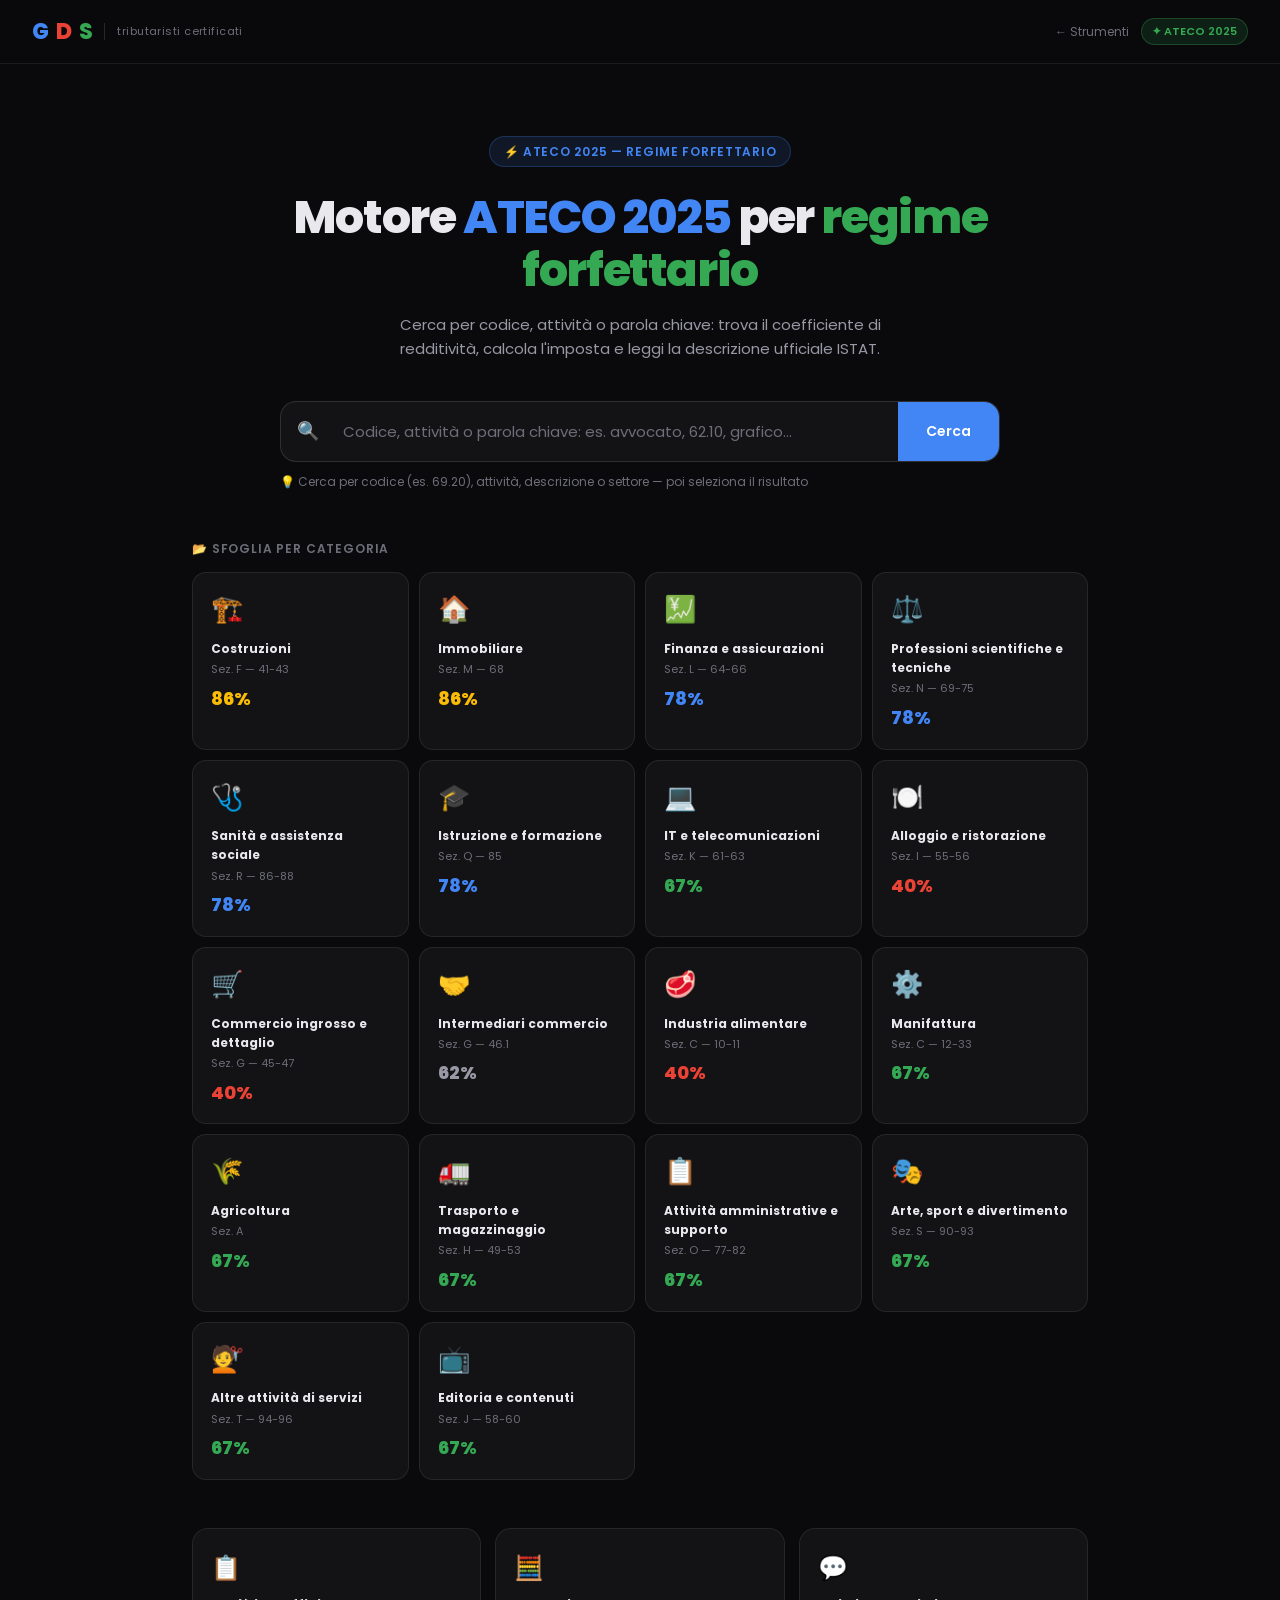
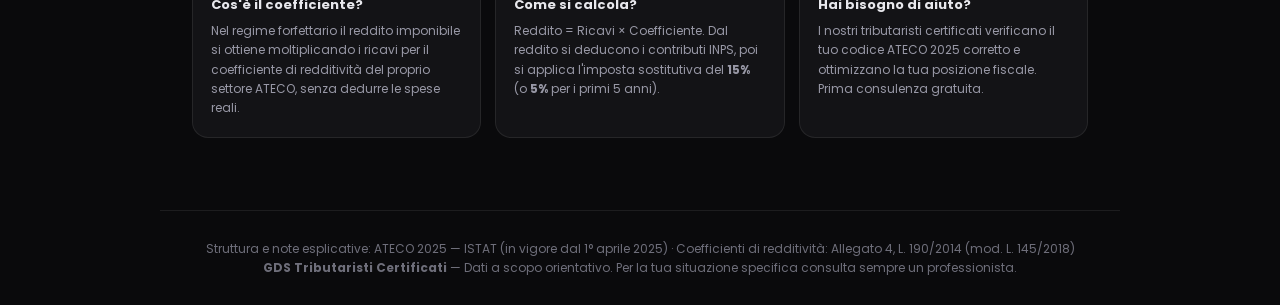
==== ateco.html @ f88b92be "Fix titolo: Motore ATECO 2025 per regime forfettario" ====
<!DOCTYPE html>
<html lang="it">
<head>
<meta charset="UTF-8">
<meta name="viewport" content="width=device-width, initial-scale=1.0">
<title>GDS — Motore ATECO 2025 per Regime Forfettario</title>
<link href="https://fonts.googleapis.com/css2?family=Poppins:wght@300;400;500;600;700;800&display=swap" rel="stylesheet">
<style>
:root{
  --bg:#0a0a0c;--surface:#131316;--surface2:#1a1a1f;
  --border:rgba(255,255,255,.08);--border2:rgba(255,255,255,.12);
  --text:#e8e8ed;--muted:#6e6e7a;--muted2:#9898a6;
  --blue:#4285F4;--red:#EA4335;--yellow:#FBBC05;--green:#34A853;
  --green-dim:rgba(52,168,83,.15);--blue-dim:rgba(66,133,244,.12);
  --red-dim:rgba(234,67,53,.10);
}
*,*::before,*::after{box-sizing:border-box;margin:0;padding:0}
body{background:var(--bg);color:var(--text);font-family:'Poppins',sans-serif;line-height:1.6;min-height:100vh}
nav{position:sticky;top:0;z-index:100;padding:0 32px;height:64px;display:flex;align-items:center;justify-content:space-between;background:rgba(10,10,12,.96);backdrop-filter:blur(20px);border-bottom:1px solid var(--border)}
.logo{display:flex;align-items:center;gap:8px;text-decoration:none;font-size:22px;font-weight:800;letter-spacing:-.04em}
.logo .g{color:var(--blue)}.logo .d{color:var(--red)}.logo .s{color:var(--green)}
.logo-tagline{font-size:11px;font-weight:400;color:var(--muted);letter-spacing:.04em;border-left:1px solid var(--border2);padding-left:12px;margin-left:4px}
.nav-badge{font-size:11px;font-weight:600;color:var(--green);background:var(--green-dim);border:1px solid rgba(52,168,83,.3);padding:4px 10px;border-radius:20px}
.hero{padding:72px 32px 48px;max-width:960px;margin:0 auto;text-align:center}
.hero-chip{display:inline-flex;align-items:center;gap:6px;font-size:12px;font-weight:600;color:var(--blue);background:var(--blue-dim);border:1px solid rgba(66,133,244,.25);padding:5px 14px;border-radius:20px;margin-bottom:24px;letter-spacing:.06em;text-transform:uppercase}
.hero h1{font-size:clamp(26px,5vw,46px);font-weight:800;letter-spacing:-.03em;line-height:1.15;margin-bottom:16px}
.hero h1 .ag{color:var(--blue)}.hero h1 .as{color:var(--green)}
.hero p{font-size:15px;color:var(--muted2);max-width:560px;margin:0 auto 40px}
.sw{max-width:720px;margin:0 auto}
.sr{position:relative}
.sb{display:flex;align-items:stretch;background:var(--surface);border:1.5px solid var(--border2);border-radius:16px;overflow:hidden;transition:border-color .2s,box-shadow .2s}
.sb:focus-within{border-color:var(--blue);box-shadow:0 0 0 3px rgba(66,133,244,.12)}
.si-ic{display:flex;align-items:center;padding:0 16px;color:var(--muted);font-size:18px}
#si{flex:1;background:transparent;border:none;outline:none;color:var(--text);font-family:'Poppins',sans-serif;font-size:15px;padding:18px 8px}
#si::placeholder{color:var(--muted)}
.sbtn{background:var(--blue);border:none;color:#fff;font-family:'Poppins',sans-serif;font-size:14px;font-weight:600;padding:0 28px;cursor:pointer;transition:background .2s}
.sbtn:hover{background:#3574e0}
.sh{font-size:12px;color:var(--muted);margin-top:10px;text-align:left}
.sug{position:absolute;top:calc(100% + 6px);left:0;right:0;background:var(--surface2);border:1px solid var(--border2);border-radius:12px;overflow:hidden;z-index:200;box-shadow:0 16px 40px rgba(0,0,0,.5);max-height:360px;overflow-y:auto;display:none}
.si2{display:flex;align-items:center;gap:12px;padding:11px 16px;cursor:pointer;transition:background .15s;border-bottom:1px solid var(--border)}
.si2:last-child{border-bottom:none}
.si2:hover{background:rgba(255,255,255,.04)}
.si2-code{font-size:11px;font-weight:700;color:var(--blue);font-family:'Courier New',monospace;background:var(--blue-dim);padding:2px 8px;border-radius:5px;flex-shrink:0;min-width:72px;text-align:center}
.si2-text{font-size:13px;color:var(--text);flex:1;white-space:nowrap;overflow:hidden;text-overflow:ellipsis}
.si2-q{font-size:12px;font-weight:700;color:var(--green);flex-shrink:0}
.rs{max-width:960px;margin:0 auto 80px;padding:0 32px;display:none}
.rc{background:var(--surface);border:1px solid var(--border2);border-radius:20px;overflow:hidden;animation:su .35s ease}
@keyframes su{from{opacity:0;transform:translateY(20px)}to{opacity:1;transform:translateY(0)}}
.rh{padding:26px 32px;border-bottom:1px solid var(--border);display:flex;align-items:flex-start;justify-content:space-between;gap:16px;flex-wrap:wrap}
.rh h2{font-size:18px;font-weight:700;letter-spacing:-.02em;margin-bottom:6px;line-height:1.35}
.rcode{font-size:12px;font-weight:700;color:var(--muted2);background:rgba(255,255,255,.06);border:1px solid var(--border2);padding:4px 12px;border-radius:6px;font-family:'Courier New',monospace;letter-spacing:.05em}
.rsec{font-size:11px;font-weight:600;color:var(--muted);background:rgba(255,255,255,.04);padding:3px 10px;border-radius:5px;margin-left:8px;text-transform:uppercase;letter-spacing:.04em}
.cbox{text-align:center;border-radius:14px;padding:18px 30px;min-width:150px;border:1.5px solid}
.cl{font-size:11px;font-weight:600;text-transform:uppercase;letter-spacing:.08em;margin-bottom:4px}
.cv{font-size:42px;font-weight:800;letter-spacing:-.03em;line-height:1}
.cn{font-size:11px;margin-top:4px;opacity:.7}
.rgrid{display:grid;grid-template-columns:1fr 1fr}
.ib{padding:20px 32px;border-bottom:1px solid var(--border);border-right:1px solid var(--border)}
.ib:nth-child(even){border-right:none}
.ib:nth-last-child(-n+2){border-bottom:none}
.ibl{font-size:11px;font-weight:600;color:var(--muted);text-transform:uppercase;letter-spacing:.07em;margin-bottom:5px}
.ibv{font-size:13px;color:var(--text)}
.ibv.hb{font-size:20px;font-weight:700;color:var(--blue);letter-spacing:-.02em}
.ibv.hg{font-size:20px;font-weight:700;color:var(--green);letter-spacing:-.02em}
.fbox{background:rgba(251,188,5,.07);border:1px solid rgba(251,188,5,.25);border-radius:14px;padding:16px 20px;margin:20px 32px 0;display:flex;gap:12px;font-size:13px;color:var(--muted2);line-height:1.65}
.fbox strong{color:var(--text)}
.csec{padding:24px 32px;border-top:1px solid var(--border)}
.csec h3{font-size:12px;font-weight:700;color:var(--muted2);text-transform:uppercase;letter-spacing:.07em;margin-bottom:16px}
.crow{display:flex;align-items:center;gap:12px;margin-bottom:10px;flex-wrap:wrap}
.clabel{font-size:13px;color:var(--text);min-width:160px}
.cinput{background:var(--surface2);border:1.5px solid var(--border2);border-radius:8px;color:var(--text);font-family:'Poppins',sans-serif;font-size:14px;font-weight:600;padding:9px 14px;width:170px;outline:none;transition:border-color .2s}
.cinput:focus{border-color:var(--blue)}
select.cinput{width:auto}
.cres{margin-top:16px;padding:18px;background:var(--blue-dim);border:1px solid rgba(66,133,244,.2);border-radius:12px;display:none}
.crow2{display:flex;justify-content:space-between;padding:5px 0;border-bottom:1px solid rgba(255,255,255,.05);font-size:13px}
.crow2:last-child{border-bottom:none}
.crow2 span:first-child{color:var(--muted2)}
.crow2 span:last-child{font-weight:700}
.crow2.tot span:first-child{color:var(--blue);font-weight:700}
.crow2.tot span:last-child{color:var(--blue);font-size:16px}
.dsec{padding:24px 32px;border-top:1px solid var(--border);background:var(--surface2)}
.dsec h3{font-size:12px;font-weight:700;color:var(--muted2);text-transform:uppercase;letter-spacing:.07em;margin-bottom:10px}
.dtext{font-size:13px;color:var(--muted2);line-height:1.75;white-space:pre-line}
.rcta{padding:20px 32px;border-top:1px solid var(--border);background:linear-gradient(135deg,rgba(66,133,244,.06) 0%,rgba(52,168,83,.04) 100%);display:flex;align-items:center;justify-content:space-between;gap:16px;flex-wrap:wrap}
.rcta p{font-size:13px;color:var(--muted2)}
.rcta p strong{color:var(--text)}
.cta-btn{display:inline-flex;align-items:center;gap:8px;background:var(--green);color:#fff;text-decoration:none;font-size:14px;font-weight:700;padding:11px 22px;border-radius:10px;border:none;cursor:pointer;transition:background .2s,transform .15s;white-space:nowrap}
.cta-btn:hover{background:#2d9647;transform:translateY(-1px)}
.cats{max-width:960px;margin:0 auto 48px;padding:0 32px}
.ct{font-size:12px;font-weight:600;color:var(--muted);text-transform:uppercase;letter-spacing:.07em;margin-bottom:14px}
.cgrid{display:grid;grid-template-columns:repeat(auto-fill,minmax(185px,1fr));gap:9px}
.cc{background:var(--surface);border:1px solid var(--border);border-radius:12px;padding:12px 14px;cursor:pointer;transition:border-color .2s,background .2s;display:flex;align-items:center;gap:9px}
.cc:hover{border-color:var(--blue);background:var(--blue-dim)}
.cc-ic{font-size:18px;flex-shrink:0}
.cc-n{font-size:12px;font-weight:600;color:var(--text);white-space:nowrap;overflow:hidden;text-overflow:ellipsis}
.cc-q{font-size:11px;color:var(--green);font-weight:700}
.msec{max-width:960px;margin:0 auto 48px;padding:0 32px}
.mgrid{display:grid;grid-template-columns:repeat(auto-fill,minmax(210px,1fr));gap:10px}
.mc{background:var(--surface);border:1px solid var(--border);border-radius:14px;padding:16px 18px;cursor:pointer;transition:border-color .2s,transform .2s}
.mc:hover{border-color:var(--border2);transform:translateY(-2px)}
.mci{font-size:26px;margin-bottom:8px}
.mcl{font-size:12px;font-weight:700;color:var(--text);margin-bottom:3px}
.mcr{font-size:11px;color:var(--muted)}
.mcq{font-size:18px;font-weight:800;margin-top:6px}
.ipr{max-width:960px;margin:0 auto 72px;padding:0 32px;display:grid;grid-template-columns:1fr 1fr 1fr;gap:14px}
.ip{background:var(--surface);border:1px solid var(--border);border-radius:16px;padding:20px 18px}
.ip-i{font-size:24px;margin-bottom:8px}
.ip-t{font-size:13px;font-weight:700;margin-bottom:5px}
.ip-x{font-size:12px;color:var(--muted2);line-height:1.6}
.nores{text-align:center;padding:48px 32px;display:none}
.sres-header{padding:18px 32px;border-bottom:1px solid var(--border);font-size:13px;color:var(--muted2)}
.sres-grid{padding:20px 32px;display:grid;grid-template-columns:repeat(auto-fill,minmax(260px,1fr));gap:10px}
.sres-card{background:var(--surface2);border:1px solid var(--border);border-radius:12px;padding:14px 16px;cursor:pointer;transition:border-color .2s,background .2s}
.sres-card:hover{border-color:var(--blue);background:var(--blue-dim)}
.sres-top{display:flex;align-items:center;gap:8px;margin-bottom:6px}
.sres-ic{font-size:16px}
.sres-q{font-size:13px;font-weight:700;margin-left:auto}
.sres-name{font-size:13px;font-weight:600;color:var(--text);line-height:1.4}
.nores p{color:var(--muted2);font-size:14px;margin-top:10px}
footer{border-top:1px solid var(--border);padding:28px 32px;text-align:center;font-size:12px;color:var(--muted);max-width:960px;margin:0 auto}
::-webkit-scrollbar{width:5px}::-webkit-scrollbar-thumb{background:rgba(255,255,255,.1);border-radius:3px}
@media(max-width:650px){
  nav{padding:0 16px}.logo-tagline{display:none}
  .hero,.rs,.msec,.ipr{padding:0 16px}
  .hero{padding-top:48px;padding-bottom:32px}
  .rh{flex-direction:column}.cbox{width:100%;min-width:auto}
  .rgrid{grid-template-columns:1fr}.ib{border-right:none!important}
  .ib:last-child{border-bottom:none}
  .rcta{flex-direction:column;align-items:flex-start}
  .ipr{grid-template-columns:1fr}
  .fbox{margin:16px 0 0}
  .csec,.dsec{padding-left:18px;padding-right:18px}
}
</style>
</head>
<body>
<nav>
  <a href="index.html" class="logo" style="text-decoration:none;"><span class="g">G</span><span class="d">D</span><span class="s">S</span><span class="logo-tagline">tributaristi certificati</span></a>
  <div style="display:flex;align-items:center;gap:12px;">
    <a href="strumenti.html" style="font-size:12px;color:var(--muted);text-decoration:none;font-weight:400;">← Strumenti</a>
    <span class="nav-badge">✦ ATECO 2025</span>
  </div>
</nav>

<div class="hero">
  <div class="hero-chip">⚡ ATECO 2025 — Regime Forfettario</div>
  <h1>Motore <span class="ag">ATECO 2025</span> per <span class="as">regime forfettario</span></h1>
  <p>Cerca per codice, attività o parola chiave: trova il coefficiente di redditività, calcola l'imposta e leggi la descrizione ufficiale ISTAT.</p>
  <div class="sw">
    <div class="sr">
      <div class="sb">
        <div class="si-ic">🔍</div>
        <input type="text" id="si" placeholder="Codice, attività o parola chiave: es. avvocato, 62.10, grafico…" autocomplete="off" oninput="onInput(this.value)" onkeydown="onKey(event)"/>
        <button class="sbtn" onclick="doSearch()">Cerca</button>
      </div>
      <div class="sug" id="sug"></div>
    </div>
    <div class="sh">💡 Cerca per codice (es. 69.20), attività, descrizione o settore — poi seleziona il risultato</div>
  </div>
</div>

<div class="rs" id="rs"><div class="rc" id="rc"></div></div>
<div class="nores" id="nr"><div style="font-size:48px">🔎</div><p>Nessun risultato per "<span id="nrq"></span>". Prova con un termine diverso.</p></div>


<div class="msec">
  <div class="ct">📂 Sfoglia per categoria</div>
  <div class="mgrid" id="mg"></div>
</div>
<div class="ipr">
  <div class="ip"><div class="ip-i">📋</div><div class="ip-t">Cos'è il coefficiente?</div><div class="ip-x">Nel regime forfettario il reddito imponibile si ottiene moltiplicando i ricavi per il coefficiente di redditività del proprio settore ATECO, senza dedurre le spese reali.</div></div>
  <div class="ip"><div class="ip-i">🧮</div><div class="ip-t">Come si calcola?</div><div class="ip-x">Reddito = Ricavi × Coefficiente. Dal reddito si deducono i contributi INPS, poi si applica l'imposta sostitutiva del <strong>15%</strong> (o <strong>5%</strong> per i primi 5 anni).</div></div>
  <div class="ip"><div class="ip-i">💬</div><div class="ip-t">Hai bisogno di aiuto?</div><div class="ip-x">I nostri tributaristi certificati verificano il tuo codice ATECO 2025 corretto e ottimizzano la tua posizione fiscale. Prima consulenza gratuita.</div></div>
</div>
<footer>
  Struttura e note esplicative: ATECO 2025 — ISTAT (in vigore dal 1° aprile 2025) · Coefficienti di redditività: Allegato 4, L. 190/2014 (mod. L. 145/2018)<br>
  <strong>GDS Tributaristi Certificati</strong> — Dati a scopo orientativo. Per la tua situazione specifica consulta sempre un professionista.
</footer>

<script>
const DB = [{"c":"01.11.00","cc":"01.11","n":"Coltivazione di cereali, legumi da granella e semi oleosi, escluso il riso","nc":"Coltivazione di cereali, legumi da granella e semi oleosi, escluso il riso","nd":"Produzioni vegetali e animali, caccia e servizi connessi","s":"A","ns":"AGRICOLTURA, SILVICOLTURA E PESCA","q":67,"d":"Include: - coltivazione di cereali quali: \n• grano \n• mais da granella \n• sorgo \n• orzo \n• segale \n• avena \n• miglio \n- coltivazione di pseudocereali cioè frutti o semi utilizzati come cereali, ad esempio: \n• quinoa \n• amaranto \n• chia \n- coltivazione di legumi da granella, quali: \n• fagioli \n• fave \n• ceci \n• fagioli dall'occhio \n• lenticchie \n• lupini \n• piselli \n• piselli caiani \n- coltivazione di semi oleosi, quali: \n• semi di soia \n• arachidi \n• ricino \n• semi di lino \n• semi di senape \n• semi di niger \n• semi di colza \n• semi di cartamo \n• semi di sesamo \n• semi di girasole — Escluso: - coltivazione di riso, cfr. 01.12 \n- coltivazione di ortaggi, cfr. 01.13 \n- coltivazione di granoturco dolce, cfr. 01.13 \n- coltivazione di piante tessili, cfr. 01.16 \n- coltivazione di mais, lupini e altre piante da foraggio, cfr. 01.19 \n- coltivazione di frutti oleosi, cfr. 01.26 - lavori di movimento terra per l'agricoltura (ad esempio terrazzamento di terreni agricoli, drenaggio, preparazione di risaie, eccetera), cfr. sezione F \n- attività di acquirenti e associazioni cooperative che svolgono attività di commercializzazione di prodotti agricoli, cfr. sezione G \n- attività di servizi per la cura del paesaggio, cfr. 81.30"},{"c":"01.12.00","cc":"01.12","n":"Coltivazione di riso","nc":"Coltivazione di riso","nd":"Produzioni vegetali e animali, caccia e servizi connessi","s":"A","ns":"AGRICOLTURA, SILVICOLTURA E PESCA","q":67,"d":"Include: - coltivazione di riso — Escluso: - lavori di movimento terra per l'agricoltura (ad esempio terrazzamento di terreni agricoli, drenaggio, preparazione di risaie, eccetera), cfr. sezione F \n- attività di acquirenti e associazioni cooperative che svolgono attività di commercializzazione di prodotti agricoli, cfr. sezione G \n- attività di servizi per la cura del paesaggio, cfr. 81.30"},{"c":"01.13.11","cc":"01.13","n":"Coltivazione di ortaggi e meloni in piena aria","nc":"Coltivazione di ortaggi e meloni, radici e tuberi","nd":"Produzioni vegetali e animali, caccia e servizi connessi","s":"A","ns":"AGRICOLTURA, SILVICOLTURA E PESCA","q":67,"d":"Include: - coltivazione di ortaggi in foglia o a fusto, come: \n• carciofi \n• asparagi \n• cavoli \n• cavolfiori e broccoli \n• lattuga e cicoria \n• spinaci \n• finocchi \n• sedano \n- coltivazione di ortaggi a frutto, quali: \n• cetrioli e cetriolini \n• melanzane \n• pomodori \n• zucchine \n• fagiolini \n• angurie \n• meloni \n- coltivazione di funghi e tartufi \n- coltivazione di semi di ortaggi (esclusi semi di barbabietola da zucchero e altri semi di barbabietola) \n- coltivazione di peperoncini, peperoni (caspicum nelle varie specie) - coltivazione di granoturco dolce — Escluso: - coltivazione di mais da granella, cfr. 01.11 \n- coltivazione di mais, lupini e altre piante da foraggio, cfr. 01.19 \n- coltivazione di semi di barbabietola (esclusi semi di barbabietola da zucchero), cfr. 01.19 \n- coltivazione di fragole, cfr. 01.25 \n- coltivazione di spezie e piante aromatiche permanenti e non permanenti, cfr. 01.28 \n- coltivazione di spezie, piante aromatiche, medicamentose e farmaceutiche, cfr. 01.28 \n- coltivazione di pepe (specie piper spp), cfr. 01.28 \n- coltivazione di piante per piantagioni (cioè piante da piantumazione) incluse piantine di ortaggi, cfr. 01.30 \n- coltivazione di miceli, cfr. 01.30 \n- raccolta di funghi e altri prodotti forestali non legnosi a crescita spontanea, cfr. 02.30 - lavori di movimento terra per l'agricoltura (ad esempio terrazzamento di terreni agricoli, drenaggio, preparazione di risaie, eccetera), cfr. sezione F \n- attività di acquirenti e associazioni cooperative che svolgono attività di commercializzazione di prodotti agricoli, cfr. sezione G \n- attività di servizi per la cura del paesaggio, cfr. 81.30"},{"c":"01.13.12","cc":"01.13","n":"Coltivazione di ortaggi e meloni in colture protette fuori suolo","nc":"Coltivazione di ortaggi e meloni, radici e tuberi","nd":"Produzioni vegetali e animali, caccia e servizi connessi","s":"A","ns":"AGRICOLTURA, SILVICOLTURA E PESCA","q":67,"d":"Include: - coltivazione di ortaggi in foglia o a fusto, come: \n• carciofi \n• asparagi \n• cavoli \n• cavolfiori e broccoli \n• lattuga e cicoria \n• spinaci \n• finocchi \n• sedano \n- coltivazione di ortaggi a frutto, quali: \n• cetrioli e cetriolini \n• melanzane \n• pomodori \n• zucchine \n• fagiolini \n• angurie \n• meloni \n- coltivazione di funghi e tartufi \n- coltivazione di semi di ortaggi (esclusi semi di barbabietola da zucchero e altri semi di barbabietola) \n- coltivazione di peperoncini, peperoni (caspicum nelle varie specie) - coltivazione di granoturco dolce — Escluso: - coltivazione di mais da granella, cfr. 01.11 \n- coltivazione di mais, lupini e altre piante da foraggio, cfr. 01.19 \n- coltivazione di semi di barbabietola (esclusi semi di barbabietola da zucchero), cfr. 01.19 \n- coltivazione di fragole, cfr. 01.25 \n- coltivazione di spezie e piante aromatiche permanenti e non permanenti, cfr. 01.28 \n- coltivazione di spezie, piante aromatiche, medicamentose e farmaceutiche, cfr. 01.28 \n- coltivazione di pepe (specie piper spp), cfr. 01.28 \n- coltivazione di piante per piantagioni (cioè piante da piantumazione) incluse piantine di ortaggi, cfr. 01.30 \n- coltivazione di miceli, cfr. 01.30 \n- raccolta di funghi e altri prodotti forestali non legnosi a crescita spontanea, cfr. 02.30 - lavori di movimento terra per l'agricoltura (ad esempio terrazzamento di terreni agricoli, drenaggio, preparazione di risaie, eccetera), cfr. sezione F \n- attività di acquirenti e associazioni cooperative che svolgono attività di commercializzazione di prodotti agricoli, cfr. sezione G \n- attività di servizi per la cura del paesaggio, cfr. 81.30"},{"c":"01.13.13","cc":"01.13","n":"Coltivazione di ortaggi e meloni in altre colture protette, escluse colture fuori suolo","nc":"Coltivazione di ortaggi e meloni, radici e tuberi","nd":"Produzioni vegetali e animali, caccia e servizi connessi","s":"A","ns":"AGRICOLTURA, SILVICOLTURA E PESCA","q":67,"d":"Include: - coltivazione di ortaggi in foglia o a fusto, come: \n• carciofi \n• asparagi \n• cavoli \n• cavolfiori e broccoli \n• lattuga e cicoria \n• spinaci \n• finocchi \n• sedano \n- coltivazione di ortaggi a frutto, quali: \n• cetrioli e cetriolini \n• melanzane \n• pomodori \n• zucchine \n• fagiolini \n• angurie \n• meloni \n- coltivazione di funghi e tartufi \n- coltivazione di semi di ortaggi (esclusi semi di barbabietola da zucchero e altri semi di barbabietola) \n- coltivazione di peperoncini, peperoni (caspicum nelle varie specie) - coltivazione di granoturco dolce — Escluso: - coltivazione di mais da granella, cfr. 01.11 \n- coltivazione di mais, lupini e altre piante da foraggio, cfr. 01.19 \n- coltivazione di semi di barbabietola (esclusi semi di barbabietola da zucchero), cfr. 01.19 \n- coltivazione di fragole, cfr. 01.25 \n- coltivazione di spezie e piante aromatiche permanenti e non permanenti, cfr. 01.28 \n- coltivazione di spezie, piante aromatiche, medicamentose e farmaceutiche, cfr. 01.28 \n- coltivazione di pepe (specie piper spp), cfr. 01.28 \n- coltivazione di piante per piantagioni (cioè piante da piantumazione) incluse piantine di ortaggi, cfr. 01.30 \n- coltivazione di miceli, cfr. 01.30 \n- raccolta di funghi e altri prodotti forestali non legnosi a crescita spontanea, cfr. 02.30 - lavori di movimento terra per l'agricoltura (ad esempio terrazzamento di terreni agricoli, drenaggio, preparazione di risaie, eccetera), cfr. sezione F \n- attività di acquirenti e associazioni cooperative che svolgono attività di commercializzazione di prodotti agricoli, cfr. sezione G \n- attività di servizi per la cura del paesaggio, cfr. 81.30"},{"c":"01.13.20","cc":"01.13","n":"Coltivazione di radici, incluse barbabietole da zucchero","nc":"Coltivazione di ortaggi e meloni, radici e tuberi","nd":"Produzioni vegetali e animali, caccia e servizi connessi","s":"A","ns":"AGRICOLTURA, SILVICOLTURA E PESCA","q":67,"d":"Include: - coltivazione di ortaggi a radice, ortaggi a bulbo o a tubero, ad esempio: \n• carote \n• rape \n• aglio \n• cipolle (inclusi scalogni) \n• porri e altri vegetali agliacei (ortaggi agliacei) \n• ravanelli \n- coltivazione di barbabietole da zucchero \n- coltivazione di semi di barbabietola da zucchero \n- coltivazione di mangrovie — Escluso: - coltivazione di mais da granella, cfr. 01.11 \n- coltivazione di mais, lupini e altre piante da foraggio, cfr. 01.19 \n- coltivazione di semi di barbabietola (esclusi semi di barbabietola da zucchero), cfr. 01.19 \n- coltivazione di fragole, cfr. 01.25 \n- coltivazione di spezie e piante aromatiche permanenti e non permanenti, cfr. 01.28 \n- coltivazione di spezie, piante aromatiche, medicamentose e farmaceutiche, cfr. 01.28 \n- coltivazione di pepe (specie piper spp), cfr. 01.28 \n- coltivazione di piante per piantagioni (cioè piante da piantumazione) incluse piantine di ortaggi, cfr. 01.30 \n- coltivazione di miceli, cfr. 01.30 \n- raccolta di funghi e altri prodotti forestali non legnosi a crescita spontanea, cfr. 02.30 - lavori di movimento terra per l'agricoltura (ad esempio terrazzamento di terreni agricoli, drenaggio, preparazione di risaie, eccetera), cfr. sezione F \n- attività di acquirenti e associazioni cooperative che svolgono attività di commercializzazione di prodotti agricoli, cfr. sezione G \n- attività di servizi per la cura del paesaggio, cfr. 81.30"},{"c":"01.13.30","cc":"01.13","n":"Coltivazione di tuberi, incluse patate","nc":"Coltivazione di ortaggi e meloni, radici e tuberi","nd":"Produzioni vegetali e animali, caccia e servizi connessi","s":"A","ns":"AGRICOLTURA, SILVICOLTURA E PESCA","q":67,"d":"Include: - coltivazione di tuberi, quali: \n• patate \n• patate dolci \n• manioca \n• igname \n• cavoli navone — Escluso: - coltivazione di mais da granella, cfr. 01.11 \n- coltivazione di mais, lupini e altre piante da foraggio, cfr. 01.19 \n- coltivazione di semi di barbabietola (esclusi semi di barbabietola da zucchero), cfr. 01.19 \n- coltivazione di fragole, cfr. 01.25 \n- coltivazione di spezie e piante aromatiche permanenti e non permanenti, cfr. 01.28 \n- coltivazione di spezie, piante aromatiche, medicamentose e farmaceutiche, cfr. 01.28 \n- coltivazione di pepe (specie piper spp), cfr. 01.28 \n- coltivazione di piante per piantagioni (cioè piante da piantumazione) incluse piantine di ortaggi, cfr. 01.30 \n- coltivazione di miceli, cfr. 01.30 \n- raccolta di funghi e altri prodotti forestali non legnosi a crescita spontanea, cfr. 02.30 - lavori di movimento terra per l'agricoltura (ad esempio terrazzamento di terreni agricoli, drenaggio, preparazione di risaie, eccetera), cfr. sezione F \n- attività di acquirenti e associazioni cooperative che svolgono attività di commercializzazione di prodotti agricoli, cfr. sezione G \n- attività di servizi per la cura del paesaggio, cfr. 81.30"},{"c":"01.14.00","cc":"01.14","n":"Coltivazione di canna da zucchero","nc":"Coltivazione di canna da zucchero","nd":"Produzioni vegetali e animali, caccia e servizi connessi","s":"A","ns":"AGRICOLTURA, SILVICOLTURA E PESCA","q":67,"d":"Include: Questo gruppo include la coltivazione di colture non permanenti cioè di piante che non durano più di due stagioni agricole. È inclusa la coltivazione di queste piante per la produzione di sementi. — Escluso: - coltivazione di barbabietole da zucchero, cfr. 01.13 - lavori di movimento terra per l'agricoltura (ad esempio terrazzamento di terreni agricoli, drenaggio, preparazione di risaie, eccetera), cfr. sezione F \n- attività di acquirenti e associazioni cooperative che svolgono attività di commercializzazione di prodotti agricoli, cfr. sezione G \n- attività di servizi per la cura del paesaggio, cfr. 81.30"},{"c":"01.15.00","cc":"01.15","n":"Coltivazione di tabacco","nc":"Coltivazione di tabacco","nd":"Produzioni vegetali e animali, caccia e servizi connessi","s":"A","ns":"AGRICOLTURA, SILVICOLTURA E PESCA","q":67,"d":"Include: - coltivazione di tabacco grezzo (tabacco non lavorato) - prima trasformazione del tabacco connessa alla sua coltivazione — Escluso: - attività di preparazione delle foglie di tabacco, ad esempio essiccazione, da parte di terzi, cfr. 01.63 \n- produzione di prodotti del tabacco, cfr. 12.00 - lavori di movimento terra per l'agricoltura (ad esempio terrazzamento di terreni agricoli, drenaggio, preparazione di risaie, eccetera), cfr. sezione F \n- attività di acquirenti e associazioni cooperative che svolgono attività di commercializzazione di prodotti agricoli, cfr. sezione G \n- attività di servizi per la cura del paesaggio, cfr. 81.30"},{"c":"01.16.00","cc":"01.16","n":"Coltivazione di piante tessili","nc":"Coltivazione di piante tessili","nd":"Produzioni vegetali e animali, caccia e servizi connessi","s":"A","ns":"AGRICOLTURA, SILVICOLTURA E PESCA","q":67,"d":"Include: - coltivazione di cotone \n- coltivazione di iuta, kenaf e altre fibre tessili di rafia (fibre tessili liberiane) \n- coltivazione di lino e canapa \n- coltivazione di agave sisalana e altre fibre tessili della specie agave \n- coltivazione di abaca, ramia e altre fibre tessili vegetali — Escluso: - lavori di movimento terra per l'agricoltura (ad esempio terrazzamento di terreni agricoli, drenaggio, preparazione di risaie, eccetera), cfr. sezione F \n- attività di acquirenti e associazioni cooperative che svolgono attività di commercializzazione di prodotti agricoli, cfr. sezione G \n- attività di servizi per la cura del paesaggio, cfr. 81.30"},{"c":"01.19.11","cc":"01.19","n":"Coltivazione di fiori in piena aria","nc":"Coltivazione di altre colture agricole non permanenti","nd":"Produzioni vegetali e animali, caccia e servizi connessi","s":"A","ns":"AGRICOLTURA, SILVICOLTURA E PESCA","q":67,"d":"Include: - coltivazione di fiori \n- produzione di fiori recisi e boccioli \n- coltivazione di sementi per fiori - coltivazione di fiori permanenti e altre piante ornamentali — Escluso: - coltivazione di mais da granella, cfr. 01.11 \n- coltivazione di granoturco dolce, cfr. 01.13 \n- coltivazione di semi di barbabietola da zucchero, cfr. 01.13 \n- coltivazione di luppolo, cfr. 01.28 \n- coltivazione di spezie, piante aromatiche, medicamentose e farmaceutiche non permanenti, cfr. 01.28 \n- coltivazione di piante ornamentali, cfr. 01.30 - lavori di movimento terra per l'agricoltura (ad esempio terrazzamento di terreni agricoli, drenaggio, preparazione di risaie, eccetera), cfr. sezione F \n- attività di acquirenti e associazioni cooperative che svolgono attività di commercializzazione di prodotti agricoli, cfr. sezione G \n- attività di servizi per la cura del paesaggio, cfr. 81.30"},{"c":"01.19.12","cc":"01.19","n":"Coltivazione di fiori in colture protette fuori suolo","nc":"Coltivazione di altre colture agricole non permanenti","nd":"Produzioni vegetali e animali, caccia e servizi connessi","s":"A","ns":"AGRICOLTURA, SILVICOLTURA E PESCA","q":67,"d":"Include: - coltivazione di fiori \n- produzione di fiori recisi e boccioli \n- coltivazione di sementi per fiori - coltivazione di fiori permanenti e altre piante ornamentali — Escluso: - coltivazione di mais da granella, cfr. 01.11 \n- coltivazione di granoturco dolce, cfr. 01.13 \n- coltivazione di semi di barbabietola da zucchero, cfr. 01.13 \n- coltivazione di luppolo, cfr. 01.28 \n- coltivazione di spezie, piante aromatiche, medicamentose e farmaceutiche non permanenti, cfr. 01.28 \n- coltivazione di piante ornamentali, cfr. 01.30 - lavori di movimento terra per l'agricoltura (ad esempio terrazzamento di terreni agricoli, drenaggio, preparazione di risaie, eccetera), cfr. sezione F \n- attività di acquirenti e associazioni cooperative che svolgono attività di commercializzazione di prodotti agricoli, cfr. sezione G \n- attività di servizi per la cura del paesaggio, cfr. 81.30"},{"c":"01.19.13","cc":"01.19","n":"Coltivazione di fiori in altre colture protette, escluse colture fuori suolo","nc":"Coltivazione di altre colture agricole non permanenti","nd":"Produzioni vegetali e animali, caccia e servizi connessi","s":"A","ns":"AGRICOLTURA, SILVICOLTURA E PESCA","q":67,"d":"Include: - coltivazione di fiori \n- produzione di fiori recisi e boccioli \n- coltivazione di sementi per fiori - coltivazione di fiori permanenti e altre piante ornamentali — Escluso: - coltivazione di mais da granella, cfr. 01.11 \n- coltivazione di granoturco dolce, cfr. 01.13 \n- coltivazione di semi di barbabietola da zucchero, cfr. 01.13 \n- coltivazione di luppolo, cfr. 01.28 \n- coltivazione di spezie, piante aromatiche, medicamentose e farmaceutiche non permanenti, cfr. 01.28 \n- coltivazione di piante ornamentali, cfr. 01.30 - lavori di movimento terra per l'agricoltura (ad esempio terrazzamento di terreni agricoli, drenaggio, preparazione di risaie, eccetera), cfr. sezione F \n- attività di acquirenti e associazioni cooperative che svolgono attività di commercializzazione di prodotti agricoli, cfr. sezione G \n- attività di servizi per la cura del paesaggio, cfr. 81.30"},{"c":"01.19.90","cc":"01.19","n":"Coltivazione di piante da foraggio e di altre colture agricole non permanenti n.c.a.","nc":"Coltivazione di altre colture agricole non permanenti","nd":"Produzioni vegetali e animali, caccia e servizi connessi","s":"A","ns":"AGRICOLTURA, SILVICOLTURA E PESCA","q":67,"d":"Include: - coltivazione di piante da foraggio: trifoglio, erba medica, cedrangola, mais, lupini, altre graminacee, cavoli e altre colture da foraggio simili \n- coltivazione di semi di barbabietola e semi di piante da foraggio — Escluso: - coltivazione di mais da granella, cfr. 01.11 \n- coltivazione di granoturco dolce, cfr. 01.13 \n- coltivazione di semi di barbabietola da zucchero, cfr. 01.13 \n- coltivazione di luppolo, cfr. 01.28 \n- coltivazione di spezie, piante aromatiche, medicamentose e farmaceutiche non permanenti, cfr. 01.28 \n- coltivazione di piante ornamentali, cfr. 01.30 - lavori di movimento terra per l'agricoltura (ad esempio terrazzamento di terreni agricoli, drenaggio, preparazione di risaie, eccetera), cfr. sezione F \n- attività di acquirenti e associazioni cooperative che svolgono attività di commercializzazione di prodotti agricoli, cfr. sezione G \n- attività di servizi per la cura del paesaggio, cfr. 81.30"},{"c":"01.21.00","cc":"01.21","n":"Coltivazione di uva","nc":"Coltivazione di uva","nd":"Produzioni vegetali e animali, caccia e servizi connessi","s":"A","ns":"AGRICOLTURA, SILVICOLTURA E PESCA","q":67,"d":"Include: - coltivazione di uva per il consumo o per la produzione di vino, succhi, aceto e frutta secca, ad esempio uvetta, ribes di zante, uva sultanina — Escluso: - produzione di succhi a base di frutta non connessa alla coltivazione di uva, cfr. 10.32 \n- produzione di vini non connessa alla coltivazione di uva, cfr. 11.02 - coltivazione di fiori permanenti e altre piante ornamentali, cfr. 01.19 - lavori di movimento terra per l'agricoltura (ad esempio terrazzamento di terreni agricoli, drenaggio, preparazione di risaie, eccetera), cfr. sezione F \n- attività di acquirenti e associazioni cooperative che svolgono attività di commercializzazione di prodotti agricoli, cfr. sezione G \n- attività di servizi per la cura del paesaggio, cfr. 81.30"},{"c":"01.22.00","cc":"01.22","n":"Coltivazione di frutta di origine tropicale e subtropicale","nc":"Coltivazione di frutta di origine tropicale e subtropicale","nd":"Produzioni vegetali e animali, caccia e servizi connessi","s":"A","ns":"AGRICOLTURA, SILVICOLTURA E PESCA","q":67,"d":"Include: - coltivazione di frutta tropicale e subtropicale, ad esempio: \n• avocado \n• banane \n• datteri \n• fichi \n• mango \n• papaya \n• ananas \n• fico d'india \n• rambutani \n• litchi — Escluso: - coltivazione di fiori permanenti e altre piante ornamentali, cfr. 01.19 - lavori di movimento terra per l'agricoltura (ad esempio terrazzamento di terreni agricoli, drenaggio, preparazione di risaie, eccetera), cfr. sezione F \n- attività di acquirenti e associazioni cooperative che svolgono attività di commercializzazione di prodotti agricoli, cfr. sezione G \n- attività di servizi per la cura del paesaggio, cfr. 81.30"},{"c":"01.23.00","cc":"01.23","n":"Coltivazione di agrumi","nc":"Coltivazione di agrumi","nd":"Produzioni vegetali e animali, caccia e servizi connessi","s":"A","ns":"AGRICOLTURA, SILVICOLTURA E PESCA","q":67,"d":"Include: - coltivazione di agrumi, quali: \n• pompelmo \n• limoni e lime \n• arance \n• mandarini tangerini, mandarini e clementine \n• bergamotto, chinotto, cedro — Escluso: - coltivazione di fiori permanenti e altre piante ornamentali, cfr. 01.19 - lavori di movimento terra per l'agricoltura (ad esempio terrazzamento di terreni agricoli, drenaggio, preparazione di risaie, eccetera), cfr. sezione F \n- attività di acquirenti e associazioni cooperative che svolgono attività di commercializzazione di prodotti agricoli, cfr. sezione G \n- attività di servizi per la cura del paesaggio, cfr. 81.30"},{"c":"01.24.00","cc":"01.24","n":"Coltivazione di pomacee e frutta a nocciolo","nc":"Coltivazione di pomacee e frutta a nocciolo","nd":"Produzioni vegetali e animali, caccia e servizi connessi","s":"A","ns":"AGRICOLTURA, SILVICOLTURA E PESCA","q":67,"d":"Include: - coltivazione di pomacee e frutta a nocciolo, ad esempio: \n• mele \n• albicocche \n• ciliegie e amarene \n• pesche e nettarine \n• pere e mele cotogne \n• prugne e susine — Escluso: - coltivazione di mango, rambutani e litchi, cfr. 01.22 \n- coltivazione di olive, cfr. 01.26 - coltivazione di fiori permanenti e altre piante ornamentali, cfr. 01.19 - lavori di movimento terra per l'agricoltura (ad esempio terrazzamento di terreni agricoli, drenaggio, preparazione di risaie, eccetera), cfr. sezione F \n- attività di acquirenti e associazioni cooperative che svolgono attività di commercializzazione di prodotti agricoli, cfr. sezione G \n- attività di servizi per la cura del paesaggio, cfr. 81.30"},{"c":"01.25.00","cc":"01.25","n":"Coltivazione di altri alberi da frutto, frutti di bosco e frutta in guscio","nc":"Coltivazione di altri alberi da frutto, frutti di bosco e frutta in guscio","nd":"Produzioni vegetali e animali, caccia e servizi connessi","s":"A","ns":"AGRICOLTURA, SILVICOLTURA E PESCA","q":67,"d":"Include: - coltivazione di bacche, ad esempio: \n• mirtilli \n• ribes rosso \n• uva spina \n• kiwi \n• lamponi \n• fragole \n• olivello spinoso \n- coltivazione di sementi da frutta \n- coltivazione di frutta a guscio commestibile, ad esempio: \n• mandorle \n• anacardi \n• castagne (e marroni) \n• nocciole \n• pistacchi \n• noci comuni \n• pinoli \n- coltivazione di altri alberi da frutto, ad esempio: \n• carrubo \n• cachi \n• melograno — Escluso: - coltivazione di noci di cocco, cfr. 01.26 - coltivazione di fiori permanenti e altre piante ornamentali, cfr. 01.19 - lavori di movimento terra per l'agricoltura (ad esempio terrazzamento di terreni agricoli, drenaggio, preparazione di risaie, eccetera), cfr. sezione F \n- attività di acquirenti e associazioni cooperative che svolgono attività di commercializzazione di prodotti agricoli, cfr. sezione G \n- attività di servizi per la cura del paesaggio, cfr. 81.30"},{"c":"01.26.00","cc":"01.26","n":"Coltivazione di frutti oleosi","nc":"Coltivazione di frutti oleosi","nd":"Produzioni vegetali e animali, caccia e servizi connessi","s":"A","ns":"AGRICOLTURA, SILVICOLTURA E PESCA","q":67,"d":"Include: - coltivazione di frutti oleosi, quali: \n• noci di cocco \n• olive \n• palme da olio — Escluso: - coltivazione di semi di soia, arachidi e altri semi oleosi, cfr. 01.11 \n- coltivazione di frutta a guscio per la produzione di olio: noci, mandorle, nocciole, pinoli, pistacchi, cfr. 01.25 \n- produzione di olio di oliva non connessa alla coltivazione di olive, cfr. 10.41 - coltivazione di fiori permanenti e altre piante ornamentali, cfr. 01.19 - lavori di movimento terra per l'agricoltura (ad esempio terrazzamento di terreni agricoli, drenaggio, preparazione di risaie, eccetera), cfr. sezione F \n- attività di acquirenti e associazioni cooperative che svolgono attività di commercializzazione di prodotti agricoli, cfr. sezione G \n- attività di servizi per la cura del paesaggio, cfr. 81.30"},{"c":"01.27.00","cc":"01.27","n":"Coltivazione di piante per la produzione di bevande","nc":"Coltivazione di piante per la produzione di bevande","nd":"Produzioni vegetali e animali, caccia e servizi connessi","s":"A","ns":"AGRICOLTURA, SILVICOLTURA E PESCA","q":67,"d":"Include: - coltivazione di piante per la produzione (preparazione) di bevande, quali: \n• caffè \n• tè \n• matè \n• cacao — Escluso: - coltivazione di uva, cfr. 01.21 \n- coltivazione di luppolo, cfr. 01.28 - coltivazione di fiori permanenti e altre piante ornamentali, cfr. 01.19 - lavori di movimento terra per l'agricoltura (ad esempio terrazzamento di terreni agricoli, drenaggio, preparazione di risaie, eccetera), cfr. sezione F \n- attività di acquirenti e associazioni cooperative che svolgono attività di commercializzazione di prodotti agricoli, cfr. sezione G \n- attività di servizi per la cura del paesaggio, cfr. 81.30"},{"c":"01.28.00","cc":"01.28","n":"Coltivazione di spezie, piante aromatiche e farmaceutiche","nc":"Coltivazione di spezie, piante aromatiche e farmaceutiche","nd":"Produzioni vegetali e animali, caccia e servizi connessi","s":"A","ns":"AGRICOLTURA, SILVICOLTURA E PESCA","q":67,"d":"Include: - coltivazione di spezie e piante aromatiche permanenti e non permanenti: \n• pepe (specie piper spp) \n• noce moscata, macis e cardamomo \n• anice, badiana, finocchio come spezia o pianta aromatica \n• cannella \n• chiodo di garofano \n• zenzero \n• vaniglia \n• basilico, prezzemolo, cerfoglio, dragoncello, maggiorana, cumino, origano, rosmarino, salvia, coriandolo, alloro \n• luppolo \n• cumino dei prati (cumino persiano o carvi) \n- coltivazione di colture per farmaci e narcotici - essiccazione al sole di spezie, piante aromatiche, officinali e farmaceutiche connessa alla coltivazione delle piante — Escluso: - essiccazione di spezie, piante aromatiche, officinali e farmaceutiche da parte di terzi, cfr. 01.63 - coltivazione di fiori permanenti e altre piante ornamentali, cfr. 01.19 - lavori di movimento terra per l'agricoltura (ad esempio terrazzamento di terreni agricoli, drenaggio, preparazione di risaie, eccetera), cfr. sezione F \n- attività di acquirenti e associazioni cooperative che svolgono attività di commercializzazione di prodotti agricoli, cfr. sezione G \n- attività di servizi per la cura del paesaggio, cfr. 81.30"},{"c":"01.29.00","cc":"01.29","n":"Coltivazione di altre colture agricole permanenti","nc":"Coltivazione di altre colture agricole permanenti","nd":"Produzioni vegetali e animali, caccia e servizi connessi","s":"A","ns":"AGRICOLTURA, SILVICOLTURA E PESCA","q":67,"d":"Include: - coltivazione di alberi da gomma per la raccolta di lattice \n- coltivazione di alberi di Natale \n- coltivazione di alberi per l'estrazione di linfa \n- coltivazione di piante utilizzate principalmente come materiali da intreccio — Escluso: - coltivazione di fiori, produzione di fiori recisi, coltivazione di sementi per fiori, cfr. 01.19 \n- raccolta di linfa o gomma in natura, cfr. 02.30 - coltivazione di fiori permanenti e altre piante ornamentali, cfr. 01.19 - lavori di movimento terra per l'agricoltura (ad esempio terrazzamento di terreni agricoli, drenaggio, preparazione di risaie, eccetera), cfr. sezione F \n- attività di acquirenti e associazioni cooperative che svolgono attività di commercializzazione di prodotti agricoli, cfr. sezione G \n- attività di servizi per la cura del paesaggio, cfr. 81.30"},{"c":"01.30.00","cc":"01.30","n":"Riproduzione delle piante","nc":"Riproduzione delle piante","nd":"Produzioni vegetali e animali, caccia e servizi connessi","s":"A","ns":"AGRICOLTURA, SILVICOLTURA E PESCA","q":67,"d":"Include: - coltivazione di piante per piantagioni (cioè piante da piantumazione) \n- coltivazione di piante ornamentali, incluse zolle per il trapianto \n- coltivazione di piante da bulbo, tuberi e radici, talee, innesti e miceli \n- gestione di vivai di colture legnose (esclusi vivai forestali o vivai per la silvicoltura) — Escluso: - coltivazione di piante per la produzione di sementi, cfr. 01.1, 01.2 \n- gestione di vivai forestali, cfr. 02.10 - lavori di movimento terra per l'agricoltura (ad esempio terrazzamento di terreni agricoli, drenaggio, preparazione di risaie, eccetera), cfr. sezione F \n- attività di acquirenti e associazioni cooperative che svolgono attività di commercializzazione di prodotti agricoli, cfr. sezione G \n- attività di servizi per la cura del paesaggio, cfr. 81.30"},{"c":"01.41.00","cc":"01.41","n":"Allevamento di bovini da latte","nc":"Allevamento di bovini da latte","nd":"Produzioni vegetali e animali, caccia e servizi connessi","s":"A","ns":"AGRICOLTURA, SILVICOLTURA E PESCA","q":67,"d":"Include: - allevamento e riproduzione di bovini e bufale da latte \n- produzione di latte crudo di vacche o bufale (latte crudo bovino) \n- produzione di sperma bovino di razze da latte — Escluso: - lavorazione del latte, cfr. 10.51 - attività di presa in pensione (gestione) e cura del bestiame per conto terzi, cfr. 01.62 \n- produzione di pelli (pellame grezzo) provenienti da macelli, cfr. 10.11 - lavori di movimento terra per l'agricoltura (ad esempio terrazzamento di terreni agricoli, drenaggio, preparazione di risaie, eccetera), cfr. sezione F \n- attività di acquirenti e associazioni cooperative che svolgono attività di commercializzazione di prodotti agricoli, cfr. sezione G \n- attività di servizi per la cura del paesaggio, cfr. 81.30"},{"c":"01.42.00","cc":"01.42","n":"Allevamento di altri bovini e bufalini","nc":"Allevamento di altri bovini e bufalini","nd":"Produzioni vegetali e animali, caccia e servizi connessi","s":"A","ns":"AGRICOLTURA, SILVICOLTURA E PESCA","q":67,"d":"Include: - allevamento e riproduzione di bovini e bufalini da carne \n- produzione di sperma bovino di razze da carne - allevamento e riproduzione di bovini e bufalini da tiro \n- allevamento e riproduzione di tori da combattimento — Escluso: - attività di presa in pensione (gestione) e cura del bestiame per conto terzi, cfr. 01.62 \n- produzione di pelli (pellame grezzo) provenienti da macelli, cfr. 10.11 - lavori di movimento terra per l'agricoltura (ad esempio terrazzamento di terreni agricoli, drenaggio, preparazione di risaie, eccetera), cfr. sezione F \n- attività di acquirenti e associazioni cooperative che svolgono attività di commercializzazione di prodotti agricoli, cfr. sezione G \n- attività di servizi per la cura del paesaggio, cfr. 81.30"},{"c":"01.43.00","cc":"01.43","n":"Allevamento di cavalli e altri equini","nc":"Allevamento di cavalli e altri equini","nd":"Produzioni vegetali e animali, caccia e servizi connessi","s":"A","ns":"AGRICOLTURA, SILVICOLTURA E PESCA","q":67,"d":"Include: - allevamento e riproduzione di cavalli, asini, muli o bardotti, a prescindere dallo scopo — Escluso: - corsi di equitazione, cfr. 85.51 \n- gestione di circuiti e strutture per sport equestri (ippodromi e maneggi) non connessa all'allevamento, cfr. 93.19 - attività di presa in pensione (gestione) e cura del bestiame per conto terzi, cfr. 01.62 \n- produzione di pelli (pellame grezzo) provenienti da macelli, cfr. 10.11 - lavori di movimento terra per l'agricoltura (ad esempio terrazzamento di terreni agricoli, drenaggio, preparazione di risaie, eccetera), cfr. sezione F \n- attività di acquirenti e associazioni cooperative che svolgono attività di commercializzazione di prodotti agricoli, cfr. sezione G \n- attività di servizi per la cura del paesaggio, cfr. 81.30"},{"c":"01.44.00","cc":"01.44","n":"Allevamento di cammelli e camelidi","nc":"Allevamento di cammelli e camelidi","nd":"Produzioni vegetali e animali, caccia e servizi connessi","s":"A","ns":"AGRICOLTURA, SILVICOLTURA E PESCA","q":67,"d":"Include: - allevamento e riproduzione di cammelli (dromedari) e camelidi — Escluso: - attività di presa in pensione (gestione) e cura del bestiame per conto terzi, cfr. 01.62 \n- produzione di pelli (pellame grezzo) provenienti da macelli, cfr. 10.11 - lavori di movimento terra per l'agricoltura (ad esempio terrazzamento di terreni agricoli, drenaggio, preparazione di risaie, eccetera), cfr. sezione F \n- attività di acquirenti e associazioni cooperative che svolgono attività di commercializzazione di prodotti agricoli, cfr. sezione G \n- attività di servizi per la cura del paesaggio, cfr. 81.30"},{"c":"01.45.00","cc":"01.45","n":"Allevamento di ovini e caprini","nc":"Allevamento di ovini e caprini","nd":"Produzioni vegetali e animali, caccia e servizi connessi","s":"A","ns":"AGRICOLTURA, SILVICOLTURA E PESCA","q":67,"d":"Include: - allevamento e riproduzione di ovini (pecore) e caprini (capre) \n- produzione di latte crudo di ovini (pecore) e caprini (capre) \n- produzione di lana grezza — Escluso: - tosatura di ovini (pecore) su base remunerativa o contrattuale (per conto terzi), cfr. 01.62 \n- produzione di lana pettinata, cfr. 10.11 \n- lavorazione del latte, cfr. 10.51 - attività di presa in pensione (gestione) e cura del bestiame per conto terzi, cfr. 01.62 \n- produzione di pelli (pellame grezzo) provenienti da macelli, cfr. 10.11 - lavori di movimento terra per l'agricoltura (ad esempio terrazzamento di terreni agricoli, drenaggio, preparazione di risaie, eccetera), cfr. sezione F \n- attività di acquirenti e associazioni cooperative che svolgono attività di commercializzazione di prodotti agricoli, cfr. sezione G \n- attività di servizi per la cura del paesaggio, cfr. 81.30"},{"c":"01.46.00","cc":"01.46","n":"Allevamento di suini","nc":"Allevamento di suini","nd":"Produzioni vegetali e animali, caccia e servizi connessi","s":"A","ns":"AGRICOLTURA, SILVICOLTURA E PESCA","q":67,"d":"Include: - allevamento e riproduzione di suini (maiali) — Escluso: - attività di presa in pensione (gestione) e cura del bestiame per conto terzi, cfr. 01.62 \n- produzione di pelli (pellame grezzo) provenienti da macelli, cfr. 10.11 - lavori di movimento terra per l'agricoltura (ad esempio terrazzamento di terreni agricoli, drenaggio, preparazione di risaie, eccetera), cfr. sezione F \n- attività di acquirenti e associazioni cooperative che svolgono attività di commercializzazione di prodotti agricoli, cfr. sezione G \n- attività di servizi per la cura del paesaggio, cfr. 81.30"},{"c":"01.47.00","cc":"01.47","n":"Allevamento di pollame","nc":"Allevamento di pollame","nd":"Produzioni vegetali e animali, caccia e servizi connessi","s":"A","ns":"AGRICOLTURA, SILVICOLTURA E PESCA","q":67,"d":"Include: - allevamento e riproduzione di pollame, ad esempio: \n• polli, galline, tacchini, anatre, oche, quaglie, struzzi, faraone \n- produzione di uova di pollame \n- gestione di incubatoi per pollame \n- schiusa automatizzata di uova per avicoltura — Escluso: - produzione di piume o piumini, cfr. 10.12 - attività di presa in pensione (gestione) e cura del bestiame per conto terzi, cfr. 01.62 \n- produzione di pelli (pellame grezzo) provenienti da macelli, cfr. 10.11 - lavori di movimento terra per l'agricoltura (ad esempio terrazzamento di terreni agricoli, drenaggio, preparazione di risaie, eccetera), cfr. sezione F \n- attività di acquirenti e associazioni cooperative che svolgono attività di commercializzazione di prodotti agricoli, cfr. sezione G \n- attività di servizi per la cura del paesaggio, cfr. 81.30"},{"c":"01.48.10","cc":"01.48","n":"Allevamento di conigli","nc":"Allevamento di altri animali","nd":"Produzioni vegetali e animali, caccia e servizi connessi","s":"A","ns":"AGRICOLTURA, SILVICOLTURA E PESCA","q":67,"d":"Include: - allevamento e riproduzione di conigli — Escluso: - produzione di pellame grezzo derivante da caccia o cattura, cfr. 01.70 \n- allevamento di pesci ornamentali vivi, cfr. 03.2 \n- attività di allevamenti di rane, coccodrilli, vermi marini, cfr. 03.21, 03.22 \n- attività di allevamenti ittici, cfr. 03.21, 03.22 \n- presa in pensione e addestramento di animali da compagnia, cfr. 96.99 \n- gestione di canili per animali da compagnia abbandonati, cfr. 96.99 - attività di presa in pensione (gestione) e cura del bestiame per conto terzi, cfr. 01.62 \n- produzione di pelli (pellame grezzo) provenienti da macelli, cfr. 10.11 - lavori di movimento terra per l'agricoltura (ad esempio terrazzamento di terreni agricoli, drenaggio, preparazione di risaie, eccetera), cfr. sezione F \n- attività di acquirenti e associazioni cooperative che svolgono attività di commercializzazione di prodotti agricoli, cfr. sezione G \n- attività di servizi per la cura del paesaggio, cfr. 81.30"},{"c":"01.48.20","cc":"01.48","n":"Allevamento di altri animali da pelliccia","nc":"Allevamento di altri animali","nd":"Produzioni vegetali e animali, caccia e servizi connessi","s":"A","ns":"AGRICOLTURA, SILVICOLTURA E PESCA","q":67,"d":"Include: - allevamento e riproduzione di animali da pelliccia semidomestici (esclusi conigli) \n- produzione di pelli di uccelli o di rettili (ad esempio serpenti e tartarughe) da attività di allevamento — Escluso: - produzione di pellame grezzo derivante da caccia o cattura, cfr. 01.70 \n- allevamento di pesci ornamentali vivi, cfr. 03.2 \n- attività di allevamenti di rane, coccodrilli, vermi marini, cfr. 03.21, 03.22 \n- attività di allevamenti ittici, cfr. 03.21, 03.22 \n- presa in pensione e addestramento di animali da compagnia, cfr. 96.99 \n- gestione di canili per animali da compagnia abbandonati, cfr. 96.99 - attività di presa in pensione (gestione) e cura del bestiame per conto terzi, cfr. 01.62 \n- produzione di pelli (pellame grezzo) provenienti da macelli, cfr. 10.11 - lavori di movimento terra per l'agricoltura (ad esempio terrazzamento di terreni agricoli, drenaggio, preparazione di risaie, eccetera), cfr. sezione F \n- attività di acquirenti e associazioni cooperative che svolgono attività di commercializzazione di prodotti agricoli, cfr. sezione G \n- attività di servizi per la cura del paesaggio, cfr. 81.30"},{"c":"01.48.30","cc":"01.48","n":"Apicoltura","nc":"Allevamento di altri animali","nd":"Produzioni vegetali e animali, caccia e servizi connessi","s":"A","ns":"AGRICOLTURA, SILVICOLTURA E PESCA","q":67,"d":"Include: - apicoltura; produzione di sottoprodotti delle api, ad esempio produzione di miele, cera di api, propoli, veleno di api o favo; propagazione di api per la vendita — Escluso: - produzione di pellame grezzo derivante da caccia o cattura, cfr. 01.70 \n- allevamento di pesci ornamentali vivi, cfr. 03.2 \n- attività di allevamenti di rane, coccodrilli, vermi marini, cfr. 03.21, 03.22 \n- attività di allevamenti ittici, cfr. 03.21, 03.22 \n- presa in pensione e addestramento di animali da compagnia, cfr. 96.99 \n- gestione di canili per animali da compagnia abbandonati, cfr. 96.99 - attività di presa in pensione (gestione) e cura del bestiame per conto terzi, cfr. 01.62 \n- produzione di pelli (pellame grezzo) provenienti da macelli, cfr. 10.11 - lavori di movimento terra per l'agricoltura (ad esempio terrazzamento di terreni agricoli, drenaggio, preparazione di risaie, eccetera), cfr. sezione F \n- attività di acquirenti e associazioni cooperative che svolgono attività di commercializzazione di prodotti agricoli, cfr. sezione G \n- attività di servizi per la cura del paesaggio, cfr. 81.30"},{"c":"01.48.40","cc":"01.48","n":"Bachicoltura","nc":"Allevamento di altri animali","nd":"Produzioni vegetali e animali, caccia e servizi connessi","s":"A","ns":"AGRICOLTURA, SILVICOLTURA E PESCA","q":67,"d":"Include: - allevamento di bachi da seta, produzione di bozzoli di bachi da seta — Escluso: - produzione di pellame grezzo derivante da caccia o cattura, cfr. 01.70 \n- allevamento di pesci ornamentali vivi, cfr. 03.2 \n- attività di allevamenti di rane, coccodrilli, vermi marini, cfr. 03.21, 03.22 \n- attività di allevamenti ittici, cfr. 03.21, 03.22 \n- presa in pensione e addestramento di animali da compagnia, cfr. 96.99 \n- gestione di canili per animali da compagnia abbandonati, cfr. 96.99 - attività di presa in pensione (gestione) e cura del bestiame per conto terzi, cfr. 01.62 \n- produzione di pelli (pellame grezzo) provenienti da macelli, cfr. 10.11 - lavori di movimento terra per l'agricoltura (ad esempio terrazzamento di terreni agricoli, drenaggio, preparazione di risaie, eccetera), cfr. sezione F \n- attività di acquirenti e associazioni cooperative che svolgono attività di commercializzazione di prodotti agricoli, cfr. sezione G \n- attività di servizi per la cura del paesaggio, cfr. 81.30"},{"c":"01.48.91","cc":"01.48","n":"Allevamento di insetti","nc":"Allevamento di altri animali","nd":"Produzioni vegetali e animali, caccia e servizi connessi","s":"A","ns":"AGRICOLTURA, SILVICOLTURA E PESCA","q":67,"d":"Include: - allevamento di insetti — Escluso: - produzione di pellame grezzo derivante da caccia o cattura, cfr. 01.70 \n- allevamento di pesci ornamentali vivi, cfr. 03.2 \n- attività di allevamenti di rane, coccodrilli, vermi marini, cfr. 03.21, 03.22 \n- attività di allevamenti ittici, cfr. 03.21, 03.22 \n- presa in pensione e addestramento di animali da compagnia, cfr. 96.99 \n- gestione di canili per animali da compagnia abbandonati, cfr. 96.99 - attività di presa in pensione (gestione) e cura del bestiame per conto terzi, cfr. 01.62 \n- produzione di pelli (pellame grezzo) provenienti da macelli, cfr. 10.11 - lavori di movimento terra per l'agricoltura (ad esempio terrazzamento di terreni agricoli, drenaggio, preparazione di risaie, eccetera), cfr. sezione F \n- attività di acquirenti e associazioni cooperative che svolgono attività di commercializzazione di prodotti agricoli, cfr. sezione G \n- attività di servizi per la cura del paesaggio, cfr. 81.30"},{"c":"01.48.99","cc":"01.48","n":"Allevamento di altri animali vari n.c.a.","nc":"Allevamento di altri animali","nd":"Produzioni vegetali e animali, caccia e servizi connessi","s":"A","ns":"AGRICOLTURA, SILVICOLTURA E PESCA","q":67,"d":"Include: - allevamento e riproduzione di animali semi-addomesticati (esclusi animali da pelliccia), quali: \n• uccelli (escluso pollame e struzzi) \n• renne \n- allevamento e riproduzione di rettili (esclusi coccodrilli) \n- allevamento e riproduzione di rettili acquatici (in acque salate o dolci) \n- allevamento di vermi da terra, molluschi da terra, lumache da terra, eccetera \n- allevamento e riproduzione di animali da compagnia (esclusi pesci), quali: \n• gatti e cani \n• uccelli, ad esempio pappagalli \n• criceti — Escluso: - produzione di pellame grezzo derivante da caccia o cattura, cfr. 01.70 \n- allevamento di pesci ornamentali vivi, cfr. 03.2 \n- attività di allevamenti di rane, coccodrilli, vermi marini, cfr. 03.21, 03.22 \n- attività di allevamenti ittici, cfr. 03.21, 03.22 \n- presa in pensione e addestramento di animali da compagnia, cfr. 96.99 \n- gestione di canili per animali da compagnia abbandonati, cfr. 96.99 - attività di presa in pensione (gestione) e cura del bestiame per conto terzi, cfr. 01.62 \n- produzione di pelli (pellame grezzo) provenienti da macelli, cfr. 10.11 - lavori di movimento terra per l'agricoltura (ad esempio terrazzamento di terreni agricoli, drenaggio, preparazione di risaie, eccetera), cfr. sezione F \n- attività di acquirenti e associazioni cooperative che svolgono attività di commercializzazione di prodotti agricoli, cfr. sezione G \n- attività di servizi per la cura del paesaggio, cfr. 81.30"},{"c":"01.50.00","cc":"01.50","n":"Coltivazioni agricole associate all'allevamento di animali: attività mista","nc":"Coltivazioni agricole associate all'allevamento di animali: attività mista","nd":"Produzioni vegetali e animali, caccia e servizi connessi","s":"A","ns":"AGRICOLTURA, SILVICOLTURA E PESCA","q":67,"d":"Include: Questa classe include la produzione congiunta di colture e l'allevamento di animali senza una produzione specializzata. — Escluso: - coltivazione mista di colture agricole, cfr. 01.1, 01.2 \n- allevamento misto di animali, cfr. 01.4 - lavori di movimento terra per l'agricoltura (ad esempio terrazzamento di terreni agricoli, drenaggio, preparazione di risaie, eccetera), cfr. sezione F \n- attività di acquirenti e associazioni cooperative che svolgono attività di commercializzazione di prodotti agricoli, cfr. sezione G \n- attività di servizi per la cura del paesaggio, cfr. 81.30"},{"c":"01.61.10","cc":"01.61","n":"Manutenzione del terreno per mantenerlo in buone condizioni","nc":"Attività di supporto alla produzione vegetale","nd":"Produzioni vegetali e animali, caccia e servizi connessi","s":"A","ns":"AGRICOLTURA, SILVICOLTURA E PESCA","q":67,"d":"Include: - manutenzione in buone condizioni ambientali di terreni agricoli a riposo, di proprietà o in affitto \n- attività di rinverdimento — Escluso: - attività successive alla raccolta, cfr. 01.63 \n- drenaggio di terreni agricoli, cfr. 43.12 \n- architettura del paesaggio (architettura ambientale), cfr. 71.11 \n- attività di consulenza agraria, ad esempio attività di agronomi e di economisti specializzati in agricoltura, cfr. 74.99 \n- noleggio di macchine e attrezzature per l'agricoltura e la silvicoltura senza operatore, cfr. 77.31 \n- attività di giardinaggio e piantumazione per scopo paesaggistico, cfr. 81.30 \n- organizzazione di fiere agricole, cfr. 82.30 - lavori di movimento terra per l'agricoltura (ad esempio terrazzamento di terreni agricoli, drenaggio, preparazione di risaie, eccetera), cfr. sezione F \n- attività di acquirenti e associazioni cooperative che svolgono attività di commercializzazione di prodotti agricoli, cfr. sezione G \n- attività di servizi per la cura del paesaggio, cfr. 81.30"},{"c":"01.61.91","cc":"01.61","n":"Trattamenti fitosanitari","nc":"Attività di supporto alla produzione vegetale","nd":"Produzioni vegetali e animali, caccia e servizi connessi","s":"A","ns":"AGRICOLTURA, SILVICOLTURA E PESCA","q":67,"d":"Include: - applicazione di fitofarmaci (antiparassitari, pesticidi, agrofarmaci o prodotti fitosanitari) quali insetticidi, rodenticidi, fungicidi \n- lotta a parassiti e animali nocivi (inclusi conigli) in agricoltura \n- attività di disinfestazione in agricoltura — Escluso: - attività successive alla raccolta, cfr. 01.63 \n- drenaggio di terreni agricoli, cfr. 43.12 \n- architettura del paesaggio (architettura ambientale), cfr. 71.11 \n- attività di consulenza agraria, ad esempio attività di agronomi e di economisti specializzati in agricoltura, cfr. 74.99 \n- noleggio di macchine e attrezzature per l'agricoltura e la silvicoltura senza operatore, cfr. 77.31 \n- attività di giardinaggio e piantumazione per scopo paesaggistico, cfr. 81.30 \n- organizzazione di fiere agricole, cfr. 82.30 - lavori di movimento terra per l'agricoltura (ad esempio terrazzamento di terreni agricoli, drenaggio, preparazione di risaie, eccetera), cfr. sezione F \n- attività di acquirenti e associazioni cooperative che svolgono attività di commercializzazione di prodotti agricoli, cfr. sezione G \n- attività di servizi per la cura del paesaggio, cfr. 81.30"},{"c":"01.61.99","cc":"01.61","n":"Altre attività di supporto alla produzione vegetale n.c.a.","nc":"Attività di supporto alla produzione vegetale","nd":"Produzioni vegetali e animali, caccia e servizi connessi","s":"A","ns":"AGRICOLTURA, SILVICOLTURA E PESCA","q":67,"d":"Include: - attività di produzione vegetale su base remunerativa o contrattuale (per conto terzi), quali: \n• preparazione di terreni (campi) \n• attività di semina \n• trattamento delle colture \n• irrorazione delle colture, anche per via aerea \n• potatura di alberi da frutto e viti \n• trapianto del riso; scollettatura delle barbabietole \n• attività di raccolta di prodotti agricoli \n- gestione di attrezzature per l'irrigazione agricola - fornitura di macchine agricole con relativi operatori (manovratori) — Escluso: - attività successive alla raccolta, cfr. 01.63 \n- drenaggio di terreni agricoli, cfr. 43.12 \n- architettura del paesaggio (architettura ambientale), cfr. 71.11 \n- attività di consulenza agraria, ad esempio attività di agronomi e di economisti specializzati in agricoltura, cfr. 74.99 \n- noleggio di macchine e attrezzature per l'agricoltura e la silvicoltura senza operatore, cfr. 77.31 \n- attività di giardinaggio e piantumazione per scopo paesaggistico, cfr. 81.30 \n- organizzazione di fiere agricole, cfr. 82.30 - lavori di movimento terra per l'agricoltura (ad esempio terrazzamento di terreni agricoli, drenaggio, preparazione di risaie, eccetera), cfr. sezione F \n- attività di acquirenti e associazioni cooperative che svolgono attività di commercializzazione di prodotti agricoli, cfr. sezione G \n- attività di servizi per la cura del paesaggio, cfr. 81.30"},{"c":"01.62.01","cc":"01.62","n":"Attività di maniscalchi","nc":"Attività di supporto alla produzione animale","nd":"Produzioni vegetali e animali, caccia e servizi connessi","s":"A","ns":"AGRICOLTURA, SILVICOLTURA E PESCA","q":67,"d":"Include: - attività di maniscalchi: \n• pareggio e ferratura di cavalli e degli altri equini, ad esempio asini e muli — Escluso: - servizi veterinari, cfr. 75.00.00 - fornitura di spazi destinati esclusivamente alla presa in pensione di animali, cfr. 68.20 \n- attività di ricerca nel campo dell'agricoltura, cfr. 72.10 \n- servizi veterinari, cfr. 75.00 \n- vaccinazione di animali, cfr. 75.00 \n- noleggio di bestiame (ad esempio greggi, cavalli da corsa), cfr. 77.39 \n- presa in pensione di animali da compagnia (animali domestici), cfr. 96.99 - lavori di movimento terra per l'agricoltura (ad esempio terrazzamento di terreni agricoli, drenaggio, preparazione di risaie, eccetera), cfr. sezione F \n- attività di acquirenti e associazioni cooperative che svolgono attività di commercializzazione di prodotti agricoli, cfr. sezione G \n- attività di servizi per la cura del paesaggio, cfr. 81.30"},{"c":"01.62.09","cc":"01.62","n":"Altre attività di supporto alla produzione animale","nc":"Attività di supporto alla produzione animale","nd":"Produzioni vegetali e animali, caccia e servizi connessi","s":"A","ns":"AGRICOLTURA, SILVICOLTURA E PESCA","q":67,"d":"Include: - attività zootecniche su base remunerativa o contrattuale (per conto terzi), ad esempio: \n• attività finalizzate a promuovere riproduzione, crescita e produzione animale \n• servizi di ispezione e conduzione di mandrie, ingresso al pascolo (soccida), capponatura di pollame, pulizia di pollai, eccetera \n• attività relative all'inseminazione artificiale \n• doma di equini \n• tosatura di ovini (pecore) \n• attività di presa in pensione (gestione) e cura del bestiame — Escluso: - servizi veterinari, cfr. 75.00.00 - fornitura di spazi destinati esclusivamente alla presa in pensione di animali, cfr. 68.20 \n- attività di ricerca nel campo dell'agricoltura, cfr. 72.10 \n- servizi veterinari, cfr. 75.00 \n- vaccinazione di animali, cfr. 75.00 \n- noleggio di bestiame (ad esempio greggi, cavalli da corsa), cfr. 77.39 \n- presa in pensione di animali da compagnia (animali domestici), cfr. 96.99 - lavori di movimento terra per l'agricoltura (ad esempio terrazzamento di terreni agricoli, drenaggio, preparazione di risaie, eccetera), cfr. sezione F \n- attività di acquirenti e associazioni cooperative che svolgono attività di commercializzazione di prodotti agricoli, cfr. sezione G \n- attività di servizi per la cura del paesaggio, cfr. 81.30"},{"c":"01.63.10","cc":"01.63","n":"Attività successive alla raccolta","nc":"Attività successive alla raccolta e lavorazione delle sementi per la semina","nd":"Produzioni vegetali e animali, caccia e servizi connessi","s":"A","ns":"AGRICOLTURA, SILVICOLTURA E PESCA","q":67,"d":"Include: - attività di preparazione delle colture (del raccolto) per i mercati primari, ad esempio pulitura, taglio o rifilatura, cernita, disinfezione \n- sgranatura (ginnatura) del cotone \n- attività di preparazione delle foglie di tabacco, ad esempio essiccazione \n- attività di preparazione dei semi di cacao, ad esempio pelatura \n- ceratura della frutta \n- essiccazione di frutta, ortaggi, erbe, spezie, erbe medicinali e tabacco \n- cernita, pulitura e taglio di erbe medicinali \n- macerazione di piante che producono fibre tessili vegetali (iuta, lino, fibra della noce di cocco, eccetera), non connessa alla coltivazione \n- maturazione artificiale di frutta come attività di supporto, ad esempio maturazione di banane — Escluso: - preparazione di prodotti agricoli da parte del produttore, cfr. classe corrispondente nei gruppi 01.1, 01.2, 01.3 \n- coltivazione di semi, cfr. 01.1, 01.2 \n- lavorazione dei semi per ottenere olio, cfr. 10.41 \n- taglio (snervatura) e riessiccazione del tabacco, cfr. 12.00 \n- attività di commercializzazione svolta da associazioni di commercianti e cooperative, cfr. divisione 46 \n- commercio all'ingrosso di materie prime agricole, cfr. 46.2 \n- attività di ricerca per sviluppare o modificare nuove forme di semi, cfr. 72.10 - lavori di movimento terra per l'agricoltura (ad esempio terrazzamento di terreni agricoli, drenaggio, preparazione di risaie, eccetera), cfr. sezione F \n- attività di acquirenti e associazioni cooperative che svolgono attività di commercializzazione di prodotti agricoli, cfr. sezione G \n- attività di servizi per la cura del paesaggio, cfr. 81.30"},{"c":"01.63.20","cc":"01.63","n":"Lavorazione delle sementi per la semina","nc":"Attività successive alla raccolta e lavorazione delle sementi per la semina","nd":"Produzioni vegetali e animali, caccia e servizi connessi","s":"A","ns":"AGRICOLTURA, SILVICOLTURA E PESCA","q":67,"d":"Include: - attività successive alla raccolta finalizzate a migliorare la qualità di propagazione (riproduzione) delle sementi tramite l'eliminazione di materiale estraneo, sementi danneggiate (ad esempio sementi che hanno subito danni meccanici o da insetti) e sementi non ancora mature, nonché riducendo l'umidità delle sementi a un livello sicuro per la conservazione \n- concia (trattamento chimico) di sementi con fitofarmaci (antiparassitari, pesticidi, agrofarmaci o prodotti fitosanitari) quali insetticidi, rodenticidi, fungicidi - attività di essiccazione, pulitura, cernita e trattamento di sementi fino alla loro commercializzazione \n- trattamento di sementi geneticamente modificate — Escluso: - preparazione di prodotti agricoli da parte del produttore, cfr. classe corrispondente nei gruppi 01.1, 01.2, 01.3 \n- coltivazione di semi, cfr. 01.1, 01.2 \n- lavorazione dei semi per ottenere olio, cfr. 10.41 \n- taglio (snervatura) e riessiccazione del tabacco, cfr. 12.00 \n- attività di commercializzazione svolta da associazioni di commercianti e cooperative, cfr. divisione 46 \n- commercio all'ingrosso di materie prime agricole, cfr. 46.2 \n- attività di ricerca per sviluppare o modificare nuove forme di semi, cfr. 72.10 - lavori di movimento terra per l'agricoltura (ad esempio terrazzamento di terreni agricoli, drenaggio, preparazione di risaie, eccetera), cfr. sezione F \n- attività di acquirenti e associazioni cooperative che svolgono attività di commercializzazione di prodotti agricoli, cfr. sezione G \n- attività di servizi per la cura del paesaggio, cfr. 81.30"},{"c":"01.70.00","cc":"01.70","n":"Caccia, cattura di animali e servizi connessi","nc":"Caccia, cattura di animali e servizi connessi","nd":"Produzioni vegetali e animali, caccia e servizi connessi","s":"A","ns":"AGRICOLTURA, SILVICOLTURA E PESCA","q":67,"d":"Include: - caccia e cattura di animali a scopi commerciali \n- cattura di animali selvaggi (vivi o morti) per ricavarne cibo (carne), pelliccia, pelle, o per utilizzarli a scopo di ricerca, di esibizione in giardini zoologici o come animali da compagnia (animali domestici) \n- produzione di pelli per pellicceria, di pelli di rettili o uccelli provenienti da attività di caccia o cattura \n- cattura di rane e raccolta di lumache in natura - cattura a terra di mammiferi marini, ad esempio trichechi, foche \n- caccia a volpi, visoni e lupi per proteggere il bestiame \n- caccia per il controllo della popolazione animale — Escluso: - allevamento di selvaggina, cfr. 01.4 \n- produzione di pelli di uccelli o di rettili, ad esempio serpenti e tartarughe, provenienti da attività di allevamento, cfr. 01.48 \n- lotta a parassiti e animali nocivi (inclusi conigli) in agricoltura, cfr. 01.61 \n- cattura di balene, cfr. 03.11 \n- produzione di pelli (pellame grezzo) provenienti da macelli, cfr. 10.11 \n- attività di caccia praticata per scopi sportivi o ricreativi e servizi connessi, cfr. 93.19 \n- attività di associazioni per la promozione della caccia e della cattura di animali, cfr. 94.99 - lavori di movimento terra per l'agricoltura (ad esempio terrazzamento di terreni agricoli, drenaggio, preparazione di risaie, eccetera), cfr. sezione F \n- attività di acquirenti e associazioni cooperative che svolgono attività di commercializzazione di prodotti agricoli, cfr. sezione G \n- attività di servizi per la cura del paesaggio, cfr. 81.30"},{"c":"02.10.00","cc":"02.10","n":"Silvicoltura e altre attività forestali","nc":"Silvicoltura e altre attività forestali","nd":"Silvicoltura e utilizzo di aree forestali","s":"A","ns":"AGRICOLTURA, SILVICOLTURA E PESCA","q":67,"d":"Include: - arboricoltura forestale: rimboschimento, trapianto, diradamento e conservazione di foreste e aree boschive \n- coltivazione di bosco ceduo, di legna destinata alla produzione di pasta di cellulosa e legna da ardere \n- gestione di vivai forestali \n- coltivazione di pioppi e salici — Escluso: - coltivazione di alberi di Natale, cfr. 01.29 \n- gestione di vivai di colture legnose (esclusi vivai forestali o vivai per la silvicoltura), cfr. 01.30 \n- raccolta di funghi e altri prodotti forestali non legnosi a crescita spontanea, cfr. 02.30 \n- produzione di trucioli e particelle di legno, non connessa ad attività forestali, cfr. 16.11 \n- produzione di ceppi da ardere, non connessa ad attività forestali, cfr. 16.26 \n- attività relative alla cura di alberi da giardino e all'arboricoltura, cfr. 81.30 \n- servizi di conservazione e manutenzione di parchi nazionali, parchi e riserve naturali, cfr. 91.42 - ogni ulteriore trattamento del legno a cominciare da taglio e piallatura, cfr. divisione 16"},{"c":"02.20.00","cc":"02.20","n":"Utilizzo di aree forestali","nc":"Utilizzo di aree forestali","nd":"Silvicoltura e utilizzo di aree forestali","s":"A","ns":"AGRICOLTURA, SILVICOLTURA E PESCA","q":67,"d":"Include: - produzione di tronchi (tondame) per industrie del settore (industrie manifatturiere forestali) \n- produzione di tronchi (tondame) utilizzati in forma non lavorata, quali puntelli da miniera, per recinti o altra paleria - raccolta di legna da ardere \n- raccolta e produzione di residui di raccolta boschiva, ad esempio sottobosco, ceppi di legname, trucioli di legname e altri rifiuti forestali per la produzione di energia \n- produzione di carbone nella foresta (utilizzando metodi tradizionali) — Escluso: - coltivazione di alberi di Natale, cfr. 01.29 \n- arboricoltura forestale: rimboschimento, trapianto, diradamento e conservazione di foreste e aree boschive, cfr. 02.10 \n- raccolta di prodotti forestali selvatici non legnosi, cfr. 02.30 \n- produzione di trucioli e particelle di legno, non connessa ad attività forestali, cfr. 16.11 \n- produzione di carbone tramite distillazione del legno, cfr. 20.14 - ogni ulteriore trattamento del legno a cominciare da taglio e piallatura, cfr. divisione 16"},{"c":"02.30.00","cc":"02.30","n":"Raccolta di prodotti selvatici non legnosi","nc":"Raccolta di prodotti selvatici non legnosi","nd":"Silvicoltura e utilizzo di aree forestali","s":"A","ns":"AGRICOLTURA, SILVICOLTURA E PESCA","q":67,"d":"Include: - raccolta di prodotti selvatici, quali: \n• funghi, tartufi \n• bacche \n• frutta a guscio (noci, nocciole) \n- linfa \n• balata e altre gomme simili al caucciù \n• sughero \n• gommalacca e resine \n• balsami \n• ghiande, frutti dell'ippocastano \n• muschi e licheni \n• crine vegetale, crine marino - raccolta di piante selvatiche, ad esempio canne, carici \n- raccolta di erbe selvatiche e relativa essiccazione naturale \n- raccolta di sciroppo di acero in natura — Escluso: - coltivazione non selvatica di uno qualsiasi dei prodotti elencati nella classe 02.30 (ad eccezione della coltivazione di alberi da sughero), cfr. divisione 01 \n- coltivazione di funghi e tartufi, cfr. 01.13 \n- coltivazione di bacche (frutti di bosco) o frutta in guscio, cfr. 01.25 \n- raccolta di legna da ardere, cfr. 02.20 - ogni ulteriore trattamento del legno a cominciare da taglio e piallatura, cfr. divisione 16"},{"c":"02.40.00","cc":"02.40","n":"Servizi di supporto per la silvicoltura","nc":"Servizi di supporto per la silvicoltura","nd":"Silvicoltura e utilizzo di aree forestali","s":"A","ns":"AGRICOLTURA, SILVICOLTURA E PESCA","q":67,"d":"Include: - servizi di supporto per aree forestali: \n• inventari forestali \n• servizi di consulenza per la gestione di aree forestali \n• valutazione dello stato del legname, ad esempio valutazione degli alberi da abbattere \n• servizi di prevenzione e lotta agli incendi boschivi \n• lotta a parassiti e animali nocivi nelle foreste \n- disboscamento e servizi connessi all'utilizzo di aree forestali: \n• trasporto di tronchi all'interno di aree forestali — Escluso: - gestione di vivai forestali, cfr. 02.10 \n- drenaggio di terreni forestali, cfr. 43.12 \n- sgombero di cantieri edili, cfr. 43.12 - ogni ulteriore trattamento del legno a cominciare da taglio e piallatura, cfr. divisione 16"},{"c":"03.11.00","cc":"03.11","n":"Pesca marina","nc":"Pesca marina","nd":"Pesca e acquacoltura","s":"A","ns":"AGRICOLTURA, SILVICOLTURA E PESCA","q":67,"d":"Include: - pesca commerciale in acque oceaniche o costiere \n- raccolta di crostacei e molluschi marini \n- cattura di balene \n- raccolta di animali acquatici marini, ad esempio tartarughe, ascidie, tunicati, ricci di mare - raccolta di altri organismi e materiali marini: perle naturali, spugne, coralli, macroalghe e alghe marine \n- lavorazione e conservazione di pesce su navi adibite alla pesca (pescherecci) — Escluso: - cattura di mammiferi marini (escluse balene), ad esempio trichechi, foche, cfr. 01.70 \n- lavorazione di balene su navi specializzate (navi officina), cfr. 10.11 \n- lavorazione di pesce, crostacei e molluschi su navi officina o in stabilimenti a terra, cfr. 10.20 \n- noleggio di imbarcazioni da diporto con equipaggio per il trasporto marino o costiero, ad esempio per escursioni con attività di pesca a bordo (battute di pesca), cfr. 50.10 \n- servizi di ispezione, protezione e pattugliamento della pesca, cfr. 84.24 \n- attività di pesca praticata per scopi sportivi o ricreativi e servizi connessi, cfr. 93.19 \n- gestione di riserve di pesca sportiva, cfr. 93.19 - lavorazione di pesce, crostacei e molluschi su navi officina o in stabilimenti a terra, cfr. 10.20 \n- costruzione e riparazione di navi e imbarcazioni, cfr. 30.11, 30.13, 33.15, 33.18 \n- attività di pesca praticata per scopi sportivi o ricreativi, cfr. 93.19"},{"c":"03.12.00","cc":"03.12","n":"Pesca in acque dolci","nc":"Pesca in acque dolci","nd":"Pesca e acquacoltura","s":"A","ns":"AGRICOLTURA, SILVICOLTURA E PESCA","q":67,"d":"Include: - pesca commerciale in acque interne \n- raccolta di crostacei e molluschi di acqua dolce \n- raccolta di animali acquatici di acqua dolce - raccolta di materiali acquatici di acqua dolce \n- raccolta di altri organismi in acque dolci: macroalghe marine e alghe — Escluso: - cattura di rane e raccolta di lumache in natura, cfr. 01.70 \n- raccolta di piante selvatiche, ad esempio canne, carici, cfr. 02.30 \n- lavorazione di pesce, crostacei e molluschi su navi officina o in stabilimenti a terra, cfr. 10.20 \n- servizi di ispezione, protezione e pattugliamento della pesca, cfr. 84.24 \n- attività di pesca praticata per scopi sportivi o ricreativi e servizi connessi, cfr. 93.19 \n- gestione di riserve di pesca sportiva, cfr. 93.19 - lavorazione di pesce, crostacei e molluschi su navi officina o in stabilimenti a terra, cfr. 10.20 \n- costruzione e riparazione di navi e imbarcazioni, cfr. 30.11, 30.13, 33.15, 33.18 \n- attività di pesca praticata per scopi sportivi o ricreativi, cfr. 93.19"},{"c":"03.21.01","cc":"03.21","n":"Coltivazione di alghe marine","nc":"Acquacoltura marina","nd":"Pesca e acquacoltura","s":"A","ns":"AGRICOLTURA, SILVICOLTURA E PESCA","q":67,"d":"Include: - coltivazione di macroalghe e alghe marine - coltivazione di microalghe marine — Escluso: - allevamento di rane, cfr. 03.22 \n- gestione di riserve di pesca sportiva, cfr. 93.19 - allevamento e riproduzione di rettili, cfr. 01.48 \n- allevamento e riproduzione di serpenti e tartarughe, cfr. 01.48 \n- produzione di pelli di uccelli o di rettili, ad esempio serpenti e tartarughe, provenienti da attività di allevamento, cfr. 01.48 - lavorazione di pesce, crostacei e molluschi su navi officina o in stabilimenti a terra, cfr. 10.20 \n- costruzione e riparazione di navi e imbarcazioni, cfr. 30.11, 30.13, 33.15, 33.18 \n- attività di pesca praticata per scopi sportivi o ricreativi, cfr. 93.19"},{"c":"03.21.09","cc":"03.21","n":"Altre attività di acquacoltura marina","nc":"Acquacoltura marina","nd":"Pesca e acquacoltura","s":"A","ns":"AGRICOLTURA, SILVICOLTURA E PESCA","q":67,"d":"Include: - allevamento di pesci in acque marine, incluso allevamento di pesci ornamentali \n- produzione di uova di molluschi bivalvi (ostriche, cozze, eccetera), aragoste, gamberi post-larva, avannotti e pesciolini \n- allevamento di crostacei, bivalvi, altri molluschi e altri animali acquatici in acqua di mare - attività di acquacoltura in acque salmastre \n- attività di acquacoltura in acquari (vasche) e bacini di acqua salata \n- gestione di vivai marini e allevamenti di vermi marini — Escluso: - allevamento di rane, cfr. 03.22 \n- gestione di riserve di pesca sportiva, cfr. 93.19 - allevamento e riproduzione di rettili, cfr. 01.48 \n- allevamento e riproduzione di serpenti e tartarughe, cfr. 01.48 \n- produzione di pelli di uccelli o di rettili, ad esempio serpenti e tartarughe, provenienti da attività di allevamento, cfr. 01.48 - lavorazione di pesce, crostacei e molluschi su navi officina o in stabilimenti a terra, cfr. 10.20 \n- costruzione e riparazione di navi e imbarcazioni, cfr. 30.11, 30.13, 33.15, 33.18 \n- attività di pesca praticata per scopi sportivi o ricreativi, cfr. 93.19"},{"c":"03.22.01","cc":"03.22","n":"Coltivazione di alghe in acque dolci","nc":"Acquacoltura in acque dolci","nd":"Pesca e acquacoltura","s":"A","ns":"AGRICOLTURA, SILVICOLTURA E PESCA","q":67,"d":"Include: - coltivazione di macroalghe marine e alghe (commestibili e non) - coltivazione di microalghe in acque dolci — Escluso: - attività di acquacoltura in acquari (vasche) e bacini di acqua salata, cfr. 03.21 \n- gestione di riserve di pesca sportiva, cfr. 93.19 - allevamento e riproduzione di rettili, cfr. 01.48 \n- allevamento e riproduzione di serpenti e tartarughe, cfr. 01.48 \n- produzione di pelli di uccelli o di rettili, ad esempio serpenti e tartarughe, provenienti da attività di allevamento, cfr. 01.48 - lavorazione di pesce, crostacei e molluschi su navi officina o in stabilimenti a terra, cfr. 10.20 \n- costruzione e riparazione di navi e imbarcazioni, cfr. 30.11, 30.13, 33.15, 33.18 \n- attività di pesca praticata per scopi sportivi o ricreativi, cfr. 93.19"},{"c":"03.22.09","cc":"03.22","n":"Altre attività di acquacoltura in acque dolci","nc":"Acquacoltura in acque dolci","nd":"Pesca e acquacoltura","s":"A","ns":"AGRICOLTURA, SILVICOLTURA E PESCA","q":67,"d":"Include: - allevamento di pesci in acque dolci, incluso allevamento di pesci ornamentali \n- allevamento di crostacei, bivalvi, altri molluschi e altri animali acquatici di acqua dolce \n- gestione di vivai di pesci di acqua dolce \n- allevamento di rane \n- allevamento di pesci e di altri animali acquatici di acqua dolce effettuato mediante l'utilizzo di processi di acquaponica — Escluso: - attività di acquacoltura in acquari (vasche) e bacini di acqua salata, cfr. 03.21 \n- gestione di riserve di pesca sportiva, cfr. 93.19 - allevamento e riproduzione di rettili, cfr. 01.48 \n- allevamento e riproduzione di serpenti e tartarughe, cfr. 01.48 \n- produzione di pelli di uccelli o di rettili, ad esempio serpenti e tartarughe, provenienti da attività di allevamento, cfr. 01.48 - lavorazione di pesce, crostacei e molluschi su navi officina o in stabilimenti a terra, cfr. 10.20 \n- costruzione e riparazione di navi e imbarcazioni, cfr. 30.11, 30.13, 33.15, 33.18 \n- attività di pesca praticata per scopi sportivi o ricreativi, cfr. 93.19"},{"c":"03.30.00","cc":"03.30","n":"Attività di supporto alla pesca e all'acquacoltura","nc":"Attività di supporto alla pesca e all'acquacoltura","nd":"Pesca e acquacoltura","s":"A","ns":"AGRICOLTURA, SILVICOLTURA E PESCA","q":67,"d":"Include: - attività di servizi inerenti la pesca o l'acquacoltura marina o in acque dolci, quali: \n• servizi di immersione inerenti l'acquacoltura \n• servizi inerenti l'acquacoltura tramite veicoli subacquei a comando remoto (ROV) \n• servizi di riparazione e manutenzione di gabbie per pesci \n• altre attività di supporto alla pesca e all'acquacoltura n.c.a. - ripristino di ecosistemi marini \n- attività di vigilanza (controllo) della pesca (attività di guardapesca o guardie ittiche) e dell'acquacoltura — Escluso: - attività di pesca e acquacoltura, cfr. 03.1, 03.2 \n- lavorazione di pesce e di prodotti dell'acquacoltura su navi officina o in stabilimenti a terra, cfr. 10.20 \n- lavorazione di pesce, crostacei e molluschi, cfr. 10.20 \n- attività connesse alla manutenzione di attrezzature e imbarcazioni, cfr. divisione 33 \n- distribuzione dei prodotti della pesca e dell'acquacoltura, cfr. divisioni 46, 47, 52 \n- attività di pesca praticata per scopi sportivi o ricreativi e servizi connessi, cfr. 93.19 \n- gestione di riserve di pesca sportiva, cfr. 93.19 - lavorazione di pesce, crostacei e molluschi su navi officina o in stabilimenti a terra, cfr. 10.20 \n- costruzione e riparazione di navi e imbarcazioni, cfr. 30.11, 30.13, 33.15, 33.18 \n- attività di pesca praticata per scopi sportivi o ricreativi, cfr. 93.19"},{"c":"05.10.00","cc":"05.10","n":"Estrazione di antracite","nc":"Estrazione di antracite","nd":"Estrazione di carbone e lignite","s":"B","ns":"ATTIVITÀ ESTRATTIVE","q":67,"d":"Include: - estrazione di antracite: estrazione in sotterraneo o a cielo aperto, inclusa estrazione con metodi di liquefazione \n- lavaggio, calibratura, cernita, polverizzazione, compressione, eccetera, del carbone al fine di classificarlo e migliorarne la qualità o facilitarne il trasporto o lo stoccaggio \n- estrazione di litantrace - recupero di antracite da residui — Escluso: - estrazione di lignite, cfr. 05.20 \n- estrazione di torba, cfr. 08.92 \n- attività di supporto all'estrazione di antracite, cfr. 09.90 \n- trivellazioni di prova per l'estrazione di carbone, cfr. 09.90 \n- attività di cokerie per la fabbricazione di combustibili solidi, cfr. 19.10 \n- fabbricazione di bricchette di antracite, ovoidi e combustibili solidi simili di carbon fossile, cfr. 19.20 \n- attività finalizzate allo sviluppo o alla preparazione di un sito per l'estrazione di carbone, cfr. 43.12 - estrazione di torba, cfr. 08.92 \n- servizi connessi all'estrazione di carbone o lignite, cfr. 09.90 \n- attività di cokerie, cfr. 19.10 \n- fabbricazione di bricchette (bricchettatura), cfr. 19.20"},{"c":"05.20.00","cc":"05.20","n":"Estrazione di lignite","nc":"Estrazione di lignite","nd":"Estrazione di carbone e lignite","s":"B","ns":"ATTIVITÀ ESTRATTIVE","q":67,"d":"Include: - estrazione di lignite: estrazione in sotterraneo o a cielo aperto, inclusa estrazione con metodi di liquefazione \n- lavaggio, disidratazione, polverizzazione, compressione della lignite per migliorarne la qualità o facilitarne il trasporto o lo stoccaggio — Escluso: - estrazione di antracite, cfr. 05.10 \n- estrazione di torba, cfr. 08.92 \n- attività di supporto all'estrazione di lignite, cfr. 09.90 \n- trivellazioni di prova per l'estrazione di carbone, cfr. 09.90 \n- fabbricazione di bricchette, ovoidi e combustibili solidi simili di lignite, cfr. 19.20 \n- attività finalizzate allo sviluppo o alla preparazione di un sito per l'estrazione di lignite, cfr. 43.12 - estrazione di torba, cfr. 08.92 \n- servizi connessi all'estrazione di carbone o lignite, cfr. 09.90 \n- attività di cokerie, cfr. 19.10 \n- fabbricazione di bricchette (bricchettatura), cfr. 19.20"},{"c":"06.10.00","cc":"06.10","n":"Estrazione di petrolio greggio","nc":"Estrazione di petrolio greggio","nd":"Estrazione di petrolio greggio e gas naturale","s":"B","ns":"ATTIVITÀ ESTRATTIVE","q":67,"d":"Include: - estrazione di oli di petrolio greggio (petrolio grezzo) - estrazione di scisti bituminosi o di petrolio e di sabbia bituminosa \n- produzione di petrolio greggio (petrolio grezzo) da scisti bituminosi e sabbie petrolifere \n- processi impiegati per ottenere oli greggi, ad esempio decantazione, desalinizzazione, disidratazione, stabilizzazione — Escluso: - estrazione di condensati o liquidi di gas naturale, cfr. 06.20 \n- attività di supporto all'estrazione di petrolio e gas naturale, cfr. 09.10 \n- servizi di esplorazione di petrolio e gas, cfr. 09.10 \n- produzione di gas naturali liquidi da petrolio greggio (petrolio grezzo), cfr. 19.20 \n- produzione di prodotti petroliferi raffinati, cfr. 19.20 \n- recupero di gas liquefatti durante la raffinazione del petrolio, cfr. 19.20 \n- gestione di oleodotti, cfr. 49.50 - attività di supporto per giacimenti di petrolio e di gas effettuate su base remunerativa o contrattuale (per conto terzi), cfr. 09.10 \n- servizi di esplorazione di petrolio e gas, cfr. 09.10 \n- trivellazioni di prova connesse all'estrazione di petrolio o gas, cfr. 09.10 \n- raffinazione di prodotti petroliferi, cfr. 19.20 \n- prospezioni geofisiche, geologiche e sismiche, cfr. 71.12"},{"c":"06.20.00","cc":"06.20","n":"Estrazione di gas naturale","nc":"Estrazione di gas naturale","nd":"Estrazione di petrolio greggio e gas naturale","s":"B","ns":"ATTIVITÀ ESTRATTIVE","q":67,"d":"Include: - estrazione di gas naturale: metano, etano, butano o propano \n- produzione di idrocarburi gassosi greggi (gas naturale greggio) \n- estrazione di condensati \n- estrazione di liquidi di gas naturale \n- drenaggio e separazione di frazioni di idrocarburi liquidi \n- desolforazione di gas \n- estrazione di metano da miniera di carbone - estrazione di idrocarburi liquidi, ottenuti tramite liquefazione o pirolisi \n- attività di fratturazione per l'estrazione del gas di filiazione del carbone — Escluso: - attività di supporto all'estrazione di petrolio e gas naturale, cfr. 09.10 \n- servizi di esplorazione di petrolio e gas, cfr. 09.10 \n- produzione di gas naturali liquidi da petrolio greggio (petrolio grezzo), cfr. 19.20 \n- recupero di gas liquefatti durante la raffinazione del petrolio, cfr. 19.20 \n- fabbricazione di gas industriali, cfr. 20.11 \n- gestione di gasdotti, cfr. 49.50 - attività di supporto per giacimenti di petrolio e di gas effettuate su base remunerativa o contrattuale (per conto terzi), cfr. 09.10 \n- servizi di esplorazione di petrolio e gas, cfr. 09.10 \n- trivellazioni di prova connesse all'estrazione di petrolio o gas, cfr. 09.10 \n- raffinazione di prodotti petroliferi, cfr. 19.20 \n- prospezioni geofisiche, geologiche e sismiche, cfr. 71.12"},{"c":"07.10.00","cc":"07.10","n":"Estrazione di minerali metalliferi ferrosi","nc":"Estrazione di minerali metalliferi ferrosi","nd":"Estrazione di minerali metalliferi","s":"B","ns":"ATTIVITÀ ESTRATTIVE","q":67,"d":"Include: - estrazione di minerali dal contenuto principalmente ferroso \n- arricchimento di minerali ferrosi — Escluso: - estrazione e preparazione di pirite e pirrotite (escluso arrostimento), cfr. 08.91 - arrostimento di piriti ferrose, cfr. 20.13 \n- gestione di altiforni, cfr. divisione 24 \n- produzione di ossido di alluminio, cfr. 24.42"},{"c":"07.21.00","cc":"07.21","n":"Estrazione di minerali di uranio e torio","nc":"Estrazione di minerali di uranio e torio","nd":"Estrazione di minerali metalliferi","s":"B","ns":"ATTIVITÀ ESTRATTIVE","q":67,"d":"Include: - estrazione di minerali contenenti principalmente uranio e torio: pechblenda, eccetera \n- concentrazione di tali minerali \n- produzione di ossido di uranio (yellowcake) — Escluso: - arricchimento di minerali di uranio e torio, cfr. 20.13 \n- produzione di uranio metallico da pechblenda o da altri minerali, cfr. 24.46 \n- fusione e raffinazione di uranio, cfr. 24.46 - arrostimento di piriti ferrose, cfr. 20.13 \n- gestione di altiforni, cfr. divisione 24 \n- produzione di ossido di alluminio, cfr. 24.42"},{"c":"07.29.00","cc":"07.29","n":"Estrazione di altri minerali metalliferi non ferrosi","nc":"Estrazione di altri minerali metalliferi non ferrosi","nd":"Estrazione di minerali metalliferi","s":"B","ns":"ATTIVITÀ ESTRATTIVE","q":67,"d":"Include: - estrazione e preparazione di minerali il cui valore è dovuto principalmente al loro tenore in metalli non ferrosi: \n• alluminio (bauxite), rame, piombo, zinco, stagno, manganese, cromo, nickel, cobalto, molibdeno, tantalio, vanadio, litio, eccetera \n• metalli preziosi: oro, argento, platino — Escluso: - estrazione e preparazione di minerali di uranio e di torio, cfr. 07.21 \n- produzione di ossido di alluminio, cfr. 24.42 \n- produzione di opachi di rame, cfr. 24.44 \n- produzione di opachi di nichel, cfr. 24.45 - arrostimento di piriti ferrose, cfr. 20.13 \n- gestione di altiforni, cfr. divisione 24 \n- produzione di ossido di alluminio, cfr. 24.42"},{"c":"08.11.00","cc":"08.11","n":"Estrazione di pietre ornamentali, calcare, pietra di gesso, ardesia e altre pietre","nc":"Estrazione di pietre ornamentali, calcare, pietra di gesso, ardesia e altre pietre","nd":"Altre attività estrattive","s":"B","ns":"ATTIVITÀ ESTRATTIVE","q":67,"d":"Include: - attività svolte da gestori di cave, ad esempio produzione di pietra da taglio (pietra grezza) \n- estrazione, sgrossamento e taglio di pietre monumentali e da costruzione, ad esempio marmo, granito, arenaria \n- spaccatura e frantumazione di pietre ornamentali e da costruzione \n- estrazione, frantumazione e spaccatura di calcare \n- estrazione di pietra di gesso e di anidrite \n- estrazione di creta e di dolomite non calcinata \n- produzione di granuli, trucioli e polvere di pietre estratte, anche mediante trattamento termico — Escluso: - estrazione di minerali per l'industria chimica e per la produzione di fertilizzanti, cfr. 08.91 \n- produzione di dolomite calcinata, cfr. 23.52 \n- taglio (segagione), modellatura (sagomatura) e finitura di pietre effettuate al di fuori delle cave di estrazione, cfr. 23.70 - lavorazione dei minerali estratti (escluse operazioni di frantumazione, macinazione, taglio, lavaggio, essiccazione, cernita e miscelazione), cfr. sezione C"},{"c":"08.12.00","cc":"08.12","n":"Estrazione di ghiaia, sabbia, argilla e caolino","nc":"Estrazione di ghiaia, sabbia, argilla e caolino","nd":"Altre attività estrattive","s":"B","ns":"ATTIVITÀ ESTRATTIVE","q":67,"d":"Include: - estrazione e dragaggio di sabbia industriale, sabbia per costruzioni e ghiaia \n- spaccatura e frantumazione di ghiaia \n- estrazione di sabbia \n- estrazione di argille, argille refrattarie e caolino — Escluso: - estrazione di sabbia bituminosa, cfr. 06.10 \n- estrazione di scisti bituminosi o di petrolio, cfr. 06.10 - lavorazione dei minerali estratti (escluse operazioni di frantumazione, macinazione, taglio, lavaggio, essiccazione, cernita e miscelazione), cfr. sezione C"},{"c":"08.91.00","cc":"08.91","n":"Estrazione di minerali per l'industria chimica e per la produzione di fertilizzanti","nc":"Estrazione di minerali per l'industria chimica e per la produzione di fertilizzanti","nd":"Altre attività estrattive","s":"B","ns":"ATTIVITÀ ESTRATTIVE","q":67,"d":"Include: - estrazione di fosfati naturali e sali di potassio naturale \n- estrazione di zolfo naturale \n- estrazione e preparazione di pirite e pirrotite (escluso arrostimento) \n- estrazione di solfato e carbonato di bario naturale (baritina e witherite), borati naturali, solfati di magnesio naturali (kieserite) \n- estrazione di terre coloranti, fluorite e altri minerali come fonti di elementi chimici - estrazione di guano \n- estrazione di fanghi medicinali \n- processi di estrazione per produrre litio da salamoia — Escluso: - estrazione di sale, cfr. 08.93 \n- arrostimento di piriti ferrose, cfr. 20.13 \n- produzione di fertilizzanti sintetici e composti azotati, cfr. 20.15 - lavorazione dei minerali estratti (escluse operazioni di frantumazione, macinazione, taglio, lavaggio, essiccazione, cernita e miscelazione), cfr. sezione C"},{"c":"08.92.00","cc":"08.92","n":"Estrazione di torba","nc":"Estrazione di torba","nd":"Altre attività estrattive","s":"B","ns":"ATTIVITÀ ESTRATTIVE","q":67,"d":"Include: - estrazione di torba \n- preparazione della torba per migliorarne la qualità o facilitarne il trasporto o lo stoccaggio — Escluso: - attività di supporto all'estrazione di torba, cfr. 09.90 \n- fabbricazione di bricchette di torba, cfr. 19.20 \n- fabbricazione di miscele di terriccio per giardinaggio, ad esempio di torba, terra naturale, sabbie, argille, fertilizzanti minerali, cfr. 20.15 \n- fabbricazione di prodotti a base di torba, cfr. 23.99 - lavorazione dei minerali estratti (escluse operazioni di frantumazione, macinazione, taglio, lavaggio, essiccazione, cernita e miscelazione), cfr. sezione C"},{"c":"08.93.01","cc":"08.93","n":"Estrazione di sale dal sottosuolo","nc":"Estrazione di sale","nd":"Altre attività estrattive","s":"B","ns":"ATTIVITÀ ESTRATTIVE","q":67,"d":"Include: - estrazione di sale dal sottosuolo, anche mediante dissoluzione e pompaggio \n- frantumazione, purificazione e raffinazione di sale da parte del produttore — Escluso: - trasformazione di sale in sale alimentare additivato (con aggiunta di altri elementi), ad esempio sale iodato, cfr. 10.84 \n- produzione di acqua potabile tramite evaporazione di acqua salina, cfr. 36.00 - lavorazione dei minerali estratti (escluse operazioni di frantumazione, macinazione, taglio, lavaggio, essiccazione, cernita e miscelazione), cfr. sezione C"},{"c":"08.93.02","cc":"08.93","n":"Salicoltura marina","nc":"Estrazione di sale","nd":"Altre attività estrattive","s":"B","ns":"ATTIVITÀ ESTRATTIVE","q":67,"d":"Include: - produzione di sale marino mediante evaporazione di acqua di mare \n- frantumazione, purificazione e raffinazione di sale da parte del produttore — Escluso: - trasformazione di sale in sale alimentare additivato (con aggiunta di altri elementi), ad esempio sale iodato, cfr. 10.84 \n- produzione di acqua potabile tramite evaporazione di acqua salina, cfr. 36.00 - lavorazione dei minerali estratti (escluse operazioni di frantumazione, macinazione, taglio, lavaggio, essiccazione, cernita e miscelazione), cfr. sezione C"},{"c":"08.93.03","cc":"08.93","n":"Produzione di sale da salamoia","nc":"Estrazione di sale","nd":"Altre attività estrattive","s":"B","ns":"ATTIVITÀ ESTRATTIVE","q":67,"d":"Include: - produzione di sale da salamoia (mediante evaporazione di acque saline) \n- frantumazione, purificazione e raffinazione di sale da parte del produttore — Escluso: - trasformazione di sale in sale alimentare additivato (con aggiunta di altri elementi), ad esempio sale iodato, cfr. 10.84 \n- produzione di acqua potabile tramite evaporazione di acqua salina, cfr. 36.00 - lavorazione dei minerali estratti (escluse operazioni di frantumazione, macinazione, taglio, lavaggio, essiccazione, cernita e miscelazione), cfr. sezione C"},{"c":"08.99.01","cc":"08.99","n":"Estrazione di asfalto e bitume naturale","nc":"Altre attività estrattive n.c.a.","nd":"Altre attività estrattive","s":"B","ns":"ATTIVITÀ ESTRATTIVE","q":67,"d":"Include: - estrazione di asfalto naturale, asfaltiti e roccia asfaltica ed estrazione di bitume solido naturale — Escluso: - lavorazione dei minerali estratti (escluse operazioni di frantumazione, macinazione, taglio, lavaggio, essiccazione, cernita e miscelazione), cfr. sezione C"},{"c":"08.99.09","cc":"08.99","n":"Altre attività estrattive varie n.c.a.","nc":"Altre attività estrattive n.c.a.","nd":"Altre attività estrattive","s":"B","ns":"ATTIVITÀ ESTRATTIVE","q":67,"d":"Include: - estrazione di vari minerali e materiali: \n• pomice \n• materiali abrasivi, amianto, farine fossili silicee, grafite naturale, steatite (talco), feldspato, eccetera \n• pietre preziose, quarzo, mica, eccetera — Escluso: - lavorazione dei minerali estratti (escluse operazioni di frantumazione, macinazione, taglio, lavaggio, essiccazione, cernita e miscelazione), cfr. sezione C"},{"c":"09.10.00","cc":"09.10","n":"Attività di supporto all'estrazione di petrolio e gas naturale","nc":"Attività di supporto all'estrazione di petrolio e gas naturale","nd":"Attività dei servizi di supporto all'estrazione","s":"B","ns":"ATTIVITÀ ESTRATTIVE","q":67,"d":"Include: - servizi di estrazione di petrolio e gas naturale su base remunerativa o contrattuale (per conto terzi): \n• servizi di esplorazione connessi all'estrazione di petrolio e gas naturale, ad esempio effettuati tramite metodi tradizionali di ricerca come l'osservazione geologica sui siti potenziali \n• trivellazione e riperforazione direzionale; spudding in; montaggio in situ, riparazione e smantellamento delle torri di trivellazione (derrick) nei luoghi di estrazione; intonacatura dei pozzi; pompaggio dei pozzi; chiusura e abbandono dei pozzi, eccetera \n• liquefazione e rigassificazione di gas naturale finalizzate al trasporto, effettuate presso il sito di estrazione \n• servizi di drenaggio e pompaggio su base remunerativa o contrattuale (per conto terzi) per l'estrazione di petrolio e di gas naturale \n• trivellazioni di prova connesse all'estrazione di petrolio e gas naturale - servizi di prevenzione e lotta agli incendi nei siti di estrazione di petrolio e gas naturale — Escluso: - attività di servizi effettuate dagli operatori dei siti di estrazione di petrolio e di gas naturale, cfr. 06.10, 06.20 \n- riparazione e manutenzione specializzata di macchinari e attrezzature di perforazione ed estrazione, cfr. 33.12 \n- installazione, riparazione e manutenzione offshore specializzate di apparecchiature che costituiscono parte integrante di piattaforme galleggianti, cfr. divisione 43 \n- liquefazione e rigassificazione di gas naturale finalizzate al trasporto terreste, marittimo o per vie d'acqua interne, effettuate al di fuori del sito di estrazione, cfr. 52.21 o 52.22 \n- servizi di prospezione geofisica per conto terzi, cfr. 71.12"},{"c":"09.90.00","cc":"09.90","n":"Attività di supporto ad altre attività estrattive","nc":"Attività di supporto ad altre attività estrattive","nd":"Attività dei servizi di supporto all'estrazione","s":"B","ns":"ATTIVITÀ ESTRATTIVE","q":67,"d":"Include: - servizi di supporto su base remunerativa o contrattuale (per conto terzi) richiesti per le attività estrattive classificate nelle divisioni 05, 07 e 08: \n• servizi di esplorazione con metodi di prospezione tradizionali, ad esempio prelievo di campioni di minerali e osservazioni geologiche in siti potenziali \n• servizi di drenaggio e pompaggio su base remunerativa o contrattuale (per conto terzi) \n• trivellazioni e perforazioni di prova \n- messa in sicurezza di pozzi e tunnel minerari \n- demolizione e smantellamento di impianti minerari sotterranei — Escluso: - gestione di miniere o cave per conto terzi, cfr. divisioni 05, 07, 08 \n- riparazione specializzata di macchinari per l'estrazione, cfr. 33.12 \n- servizi di prospezione geofisica per conto terzi, cfr. 71.12"},{"c":"10.11.00","cc":"10.11","n":"Lavorazione e conservazione di carne, esclusa la carne di volatili","nc":"Lavorazione e conservazione di carne, esclusa la carne di volatili","nd":"Produzione di prodotti alimentari","s":"C","ns":"ATTIVITÀ MANIFATTURIERE","q":40,"d":"Include: - attività di macelli (gestione di mattatoi) che si occupano dell'abbattimento, della lavorazione o del confezionamento di carne: bovina, suina, di agnello, di coniglio, di montone, di cammello, eccetera \n- produzione di carne fresca, congelata o surgelata, in carcasse \n- produzione di carne fresca, congelata o surgelata, in pezzi - macellazione e lavorazione di balene a terra o su navi specializzate (navi officina) \n- produzione di pelli provenienti da macelli, ad esempio tramite slanatura e salatura (produzione di pelli grezze nell'ambito della macellazione) \n- fusione e lavorazione di strutto (lardo) e altri grassi commestibili animali (grassi commestibili di origine animale) \n- lavorazione delle frattaglie \n- produzione di lana pettinata — Escluso: - lavorazione e conservazione di carne di volatili, cfr. 10.12.00 - fusione di grassi commestibili di pollame, cfr. 10.12 \n- lavorazione e conservazione di carne di volatili, cfr. 10.12 \n- produzione di carne essiccata, salata o affumicata e di prodotti a base di carne, cfr. 10.13 - preparazione di pasti per il consumo immediato, cfr. divisione 56"},{"c":"10.12.00","cc":"10.12","n":"Lavorazione e conservazione di carne di volatili","nc":"Lavorazione e conservazione di carne di volatili","nd":"Produzione di prodotti alimentari","s":"C","ns":"ATTIVITÀ MANIFATTURIERE","q":40,"d":"Include: - attività di macelli (gestione di mattatoi) che si occupano dell'abbattimento, della lavorazione o del confezionamento di pollame \n- produzione di carne fresca, congelata o surgelata, in porzioni individuali \n- fusione di grassi commestibili di pollame - pulitura, disinfezione, trattamento per la conservazione e rifilatura di piume e piumini — Escluso: - preparazione di pasti per il consumo immediato, cfr. divisione 56"},{"c":"10.13.00","cc":"10.13","n":"Produzione di prodotti a base di carne, inclusi prodotti a base di carne di volatili","nc":"Produzione di prodotti a base di carne, inclusi prodotti a base di carne di volatili","nd":"Produzione di prodotti alimentari","s":"C","ns":"ATTIVITÀ MANIFATTURIERE","q":40,"d":"Include: - produzione di carne conservata, ad esempio mediante cottura, essiccazione, salatura o affumicatura \n- produzione di prodotti a base di carne: \n• salsicce, salame, sanguinaccio, andouillettes, cervellate, mortadella, pâté, rillettes, prosciutto cotto \n- produzione di carne in scatola \n- stagionatura di prosciutti e insaccati — Escluso: - produzione di piatti pronti a base di carne e pollame, cfr. 10.85 \n- produzione di zuppe a base di carne, cfr. 10.89 \n- commercio all'ingrosso di carne, cfr. 46.32 - preparazione di pasti per il consumo immediato, cfr. divisione 56"},{"c":"10.20.01","cc":"10.20","n":"Lavorazione di alghe","nc":"Lavorazione e conservazione di pesce, crostacei e molluschi","nd":"Produzione di prodotti alimentari","s":"C","ns":"ATTIVITÀ MANIFATTURIERE","q":40,"d":"Include: - lavorazione di: \n• alghe \n• macroalghe marine \n• microalghe — Escluso: - lavorazione e conservazione di pesce su navi adibite alla pesca (pescherecci), cfr. 03.11 \n- lavorazione di balene a terra o su navi specializzate (navi officina), cfr. 10.11 \n- produzione di oli e grassi di pesce e mammiferi marini, cfr. 10.41 \n- produzione di piatti pronti a base di pesce, cfr. 10.85 \n- produzione di zuppe a base di pesce, cfr. 10.89 - preparazione di pasti per il consumo immediato, cfr. divisione 56"},{"c":"10.20.09","cc":"10.20","n":"Altre attività di lavorazione e conservazione di pesce, crostacei e molluschi","nc":"Lavorazione e conservazione di pesce, crostacei e molluschi","nd":"Produzione di prodotti alimentari","s":"C","ns":"ATTIVITÀ MANIFATTURIERE","q":40,"d":"Include: - preparazione e conservazione di pesce, crostacei e molluschi, ad esempio congelamento, surgelazione, essiccazione, cottura, affumicatura, salatura, immersione in salamoia, inscatolamento \n- produzione di prodotti a base di pesce, crostacei e molluschi: filetti di pesce, uova, caviale, succedanei del caviale, eccetera \n- produzione di farine di pesce per il consumo umano o per l'alimentazione degli animali \n- produzione di farine e preparati solubili a base di pesce e a base di altri animali acquatici di scarto non adatti al consumo umano - attività di imbarcazioni (navi officina) non adibite alla pesca ma alla sola lavorazione e conservazione del pesce \n- attività di rimozione, svisceramento, taglio e poi congelamento di teste di pesce — Escluso: - lavorazione e conservazione di pesce su navi adibite alla pesca (pescherecci), cfr. 03.11 \n- lavorazione di balene a terra o su navi specializzate (navi officina), cfr. 10.11 \n- produzione di oli e grassi di pesce e mammiferi marini, cfr. 10.41 \n- produzione di piatti pronti a base di pesce, cfr. 10.85 \n- produzione di zuppe a base di pesce, cfr. 10.89 - preparazione di pasti per il consumo immediato, cfr. divisione 56"},{"c":"10.31.00","cc":"10.31","n":"Lavorazione e conservazione di patate","nc":"Lavorazione e conservazione di patate","nd":"Produzione di prodotti alimentari","s":"C","ns":"ATTIVITÀ MANIFATTURIERE","q":40,"d":"Include: - lavorazione e conservazione di patate: \n• produzione di patate surgelate preparate \n• produzione di purè di patate disidratate \n• produzione di snack a base di patate \n• produzione di patatine fritte \n• produzione di farina e fecola di patate \n• pelatura e taglio di patate — Escluso: - preparazione di pasti per il consumo immediato, cfr. divisione 56"},{"c":"10.32.00","cc":"10.32","n":"Produzione di succhi a base di frutta e ortaggi","nc":"Produzione di succhi a base di frutta e ortaggi","nd":"Produzione di prodotti alimentari","s":"C","ns":"ATTIVITÀ MANIFATTURIERE","q":40,"d":"Include: - produzione di succhi a base di frutta o ortaggi - produzione di nettari di frutta concentrati da frutta e ortaggi freschi — Escluso: - produzione di bevande prodotte con nettari di frutta, cfr. 11.07 - preparazione di pasti per il consumo immediato, cfr. divisione 56"},{"c":"10.39.00","cc":"10.39","n":"Altre attività di lavorazione e conservazione di frutta e ortaggi","nc":"Altre attività di lavorazione e conservazione di frutta e ortaggi","nd":"Produzione di prodotti alimentari","s":"C","ns":"ATTIVITÀ MANIFATTURIERE","q":40,"d":"Include: - produzione di prodotti alimentari costituiti principalmente da frutta o ortaggi \n- conservazione di frutta, frutta a guscio o ortaggi tramite: congelamento, essiccazione, liofilizzazione, essiccazione a raggi infrarossi, immersione in olio o aceto, inscatolamento, alta pressione, alta temperatura \n- produzione di prodotti alimentari a base di frutta o ortaggi \n- produzione di confetture, marmellate e gelatine da tavola \n- sgusciatura, pelatura e tostatura di frutta a guscio \n- produzione di alimenti e paste a base di frutta a guscio \n- produzione di conserve di pomodoro, di pomodori pelati, di passate di pomodoro - produzione di prodotti alimentari pronti deperibili a base di frutta e ortaggi, ad esempio: \n• insalate, insalate miste, confezionate \n• verdure sbucciate o tagliate \n• tofu (caglio di semi) — Escluso: - produzione di succhi a base di frutta o ortaggi, cfr. 10.32.00 - produzione di succhi a base di frutta e ortaggi, cfr. 10.32 \n- produzione di farina o polvere di legumi secchi, cfr. 10.61 \n- lavorazione dolciaria di frutta e frutta a guscio, cfr. 10.82 \n- produzione di piatti pronti a base di ortaggi, cfr. 10.85 \n- produzione di preparati omogeneizzati e di alimenti dietetici, cfr. 10.86 \n- produzione di concentrati artificiali, cfr. 10.89 - preparazione di pasti per il consumo immediato, cfr. divisione 56"},{"c":"10.41.10","cc":"10.41","n":"Produzione di olio di oliva","nc":"Produzione di oli e grassi","nd":"Produzione di prodotti alimentari","s":"C","ns":"ATTIVITÀ MANIFATTURIERE","q":40,"d":"Include: - produzione di olio di oliva grezzo \n- produzione di olio di oliva raffinato \n- produzione di sanse vergini - produzione di linter di cotone, panelli e altri prodotti residui della produzione di olio di oliva — Escluso: - produzione di olio di oliva connessa alla coltivazione di olive, cfr. 01.26 \n- fusione e lavorazione di strutto e altri grassi commestibili animali di bovini, ovini (pecore), caprini (capre) o suini, cfr. 10.11 \n- fusione di grassi commestibili di pollame, cfr. 10.12 \n- produzione di margarina, cfr. 10.42 \n- macinatura umida di granoturco, cfr. 10.62 \n- produzione di olio di granoturco (olio di mais), cfr. 10.62 \n- fabbricazione di oli essenziali, cfr. 20.59 \n- trattamento di olio e grassi tramite processi chimici, cfr. 20.59 - fusione o lavorazione di strutto e grassi commestibili animali di bovini, ovini (pecore), caprini (capre) o suini, cfr. 10.1 - preparazione di pasti per il consumo immediato, cfr. divisione 56"},{"c":"10.41.20","cc":"10.41","n":"Produzione di altri oli vegetali","nc":"Produzione di oli e grassi","nd":"Produzione di prodotti alimentari","s":"C","ns":"ATTIVITÀ MANIFATTURIERE","q":40,"d":"Include: - produzione di oli vegetali grezzi, ad esempio olio di soia, olio di canapa, olio di semi di girasole, olio di ravizzone (olio di colza) \n- produzione di farina o polvere non disoleata di semi o noccioli oleosi \n- lavorazione di oli vegetali, ad esempio soffiatura, bollitura, disidratazione, idrogenazione - produzione di linter di cotone, panelli e altri prodotti residui della produzione di oli vegetali — Escluso: - produzione di olio di oliva connessa alla coltivazione di olive, cfr. 01.26 \n- fusione e lavorazione di strutto e altri grassi commestibili animali di bovini, ovini (pecore), caprini (capre) o suini, cfr. 10.11 \n- fusione di grassi commestibili di pollame, cfr. 10.12 \n- produzione di margarina, cfr. 10.42 \n- macinatura umida di granoturco, cfr. 10.62 \n- produzione di olio di granoturco (olio di mais), cfr. 10.62 \n- fabbricazione di oli essenziali, cfr. 20.59 \n- trattamento di olio e grassi tramite processi chimici, cfr. 20.59 - fusione o lavorazione di strutto e grassi commestibili animali di bovini, ovini (pecore), caprini (capre) o suini, cfr. 10.1 - preparazione di pasti per il consumo immediato, cfr. divisione 56"},{"c":"10.41.30","cc":"10.41","n":"Produzione di oli e grassi animali","nc":"Produzione di oli e grassi","nd":"Produzione di prodotti alimentari","s":"C","ns":"ATTIVITÀ MANIFATTURIERE","q":40,"d":"Include: - produzione di oli e grassi animali non alimentari \n- estrazione di oli di pesce e di mammiferi marini — Escluso: - produzione di olio di oliva connessa alla coltivazione di olive, cfr. 01.26 \n- fusione e lavorazione di strutto e altri grassi commestibili animali di bovini, ovini (pecore), caprini (capre) o suini, cfr. 10.11 \n- fusione di grassi commestibili di pollame, cfr. 10.12 \n- produzione di margarina, cfr. 10.42 \n- macinatura umida di granoturco, cfr. 10.62 \n- produzione di olio di granoturco (olio di mais), cfr. 10.62 \n- fabbricazione di oli essenziali, cfr. 20.59 \n- trattamento di olio e grassi tramite processi chimici, cfr. 20.59 - fusione o lavorazione di strutto e grassi commestibili animali di bovini, ovini (pecore), caprini (capre) o suini, cfr. 10.1 - preparazione di pasti per il consumo immediato, cfr. divisione 56"},{"c":"10.42.00","cc":"10.42","n":"Produzione di margarina e di grassi alimentari simili","nc":"Produzione di margarina e di grassi alimentari simili","nd":"Produzione di prodotti alimentari","s":"C","ns":"ATTIVITÀ MANIFATTURIERE","q":40,"d":"Include: - produzione di margarina \n- produzione di grassi da spalmare e simili \n- produzione di grassi idrogenati — Escluso: - fusione o lavorazione di strutto e grassi commestibili animali di bovini, ovini (pecore), caprini (capre) o suini, cfr. 10.1 - preparazione di pasti per il consumo immediato, cfr. divisione 56"},{"c":"10.51.10","cc":"10.51","n":"Trattamento igienico del latte","nc":"Produzione di prodotti lattiero-caseari","nd":"Produzione di prodotti alimentari","s":"C","ns":"ATTIVITÀ MANIFATTURIERE","q":40,"d":"Include: - produzione di latte liquido fresco, pastorizzato, sterilizzato, omogeneizzato, inclusa la produzione di latte sottoposto a trattamento Uht per la lunga conservazione — Escluso: - produzione di latte crudo bovino, cfr. 01.41 \n- produzione di derivati del latte, ad esempio burro, yogurt e formaggio, connessa all'allevamento di bovini da latte, cfr. 01.41 \n- produzione di latte crudo ovino, caprino, equino, da asini, da camelidi, eccetera, cfr. 01.43, 01.44, 01.45 \n- produzione di derivati del latte, ad esempio burro, yogurt e formaggio, connessa all'allevamento di ovini e caprini, cfr. 01.45 \n- produzione di bevande dietetiche a base di latte, cfr. 10.86 \n- produzione di formule per lattanti, cfr. 10.86 \n- produzione di succedanei del formaggio, cfr. 10.89 \n- produzione di kefir di frutta e kefir di acqua, cfr. 11.03 \n- produzione di latte non di latteria, ad esempio latte a base vegetale, cfr. 11.07 - produzione di succedanei del latte a base vegetale, cfr. 11.07 - preparazione di pasti per il consumo immediato, cfr. divisione 56"},{"c":"10.51.20","cc":"10.51","n":"Produzione di derivati del latte","nc":"Produzione di prodotti lattiero-caseari","nd":"Produzione di prodotti alimentari","s":"C","ns":"ATTIVITÀ MANIFATTURIERE","q":40,"d":"Include: - produzione di bevande a base di latte \n- produzione di panna ottenuta con latte liquido fresco, pastorizzato, sterilizzato, omogeneizzato \n- produzione di latte in polvere o concentrato, dolcificato o meno \n- produzione di latte o panna in forma solida \n- produzione di burro \n- produzione di yogurt \n- produzione di formaggio e cagliata \n- affinatura e stagionatura di formaggio \n- produzione di siero di latte \n- produzione di caseina \n- produzione di prodotti lattiero-caseari senza lattosio \n- produzione di starter (fermenti lattici) - produzione di kefir di latte \n- produzione di lattosio e sciroppo di lattosio — Escluso: - produzione di latte crudo bovino, cfr. 01.41 \n- produzione di derivati del latte, ad esempio burro, yogurt e formaggio, connessa all'allevamento di bovini da latte, cfr. 01.41 \n- produzione di latte crudo ovino, caprino, equino, da asini, da camelidi, eccetera, cfr. 01.43, 01.44, 01.45 \n- produzione di derivati del latte, ad esempio burro, yogurt e formaggio, connessa all'allevamento di ovini e caprini, cfr. 01.45 \n- produzione di bevande dietetiche a base di latte, cfr. 10.86 \n- produzione di formule per lattanti, cfr. 10.86 \n- produzione di succedanei del formaggio, cfr. 10.89 \n- produzione di kefir di frutta e kefir di acqua, cfr. 11.03 \n- produzione di latte non di latteria, ad esempio latte a base vegetale, cfr. 11.07 - produzione di succedanei del latte a base vegetale, cfr. 11.07 - preparazione di pasti per il consumo immediato, cfr. divisione 56"},{"c":"10.52.00","cc":"10.52","n":"Produzione di gelati","nc":"Produzione di gelati","nd":"Produzione di prodotti alimentari","s":"C","ns":"ATTIVITÀ MANIFATTURIERE","q":40,"d":"Include: - produzione di gelati e altri prodotti simili, ad esempio sorbetto — Escluso: - produzione di ghiaccio da acqua naturale finalizzata al raffreddamento, cfr. 35.30 \n- attività di gelaterie, cfr. 56.1 - produzione di succedanei del latte a base vegetale, cfr. 11.07 - preparazione di pasti per il consumo immediato, cfr. divisione 56"},{"c":"10.61.11","cc":"10.61","n":"Lavorazione di frumento","nc":"Lavorazione di granaglie","nd":"Produzione di prodotti alimentari","s":"C","ns":"ATTIVITÀ MANIFATTURIERE","q":40,"d":"Include: - produzione di farina, semolino, semole, farina o agglomerati di grano — Escluso: - attività di preparazione delle colture (del raccolto) per i mercati primari, ad esempio pulitura, taglio o rifilatura, cernita, eccetera, cfr. 01.63 \n- essiccazione di cereali, su base remunerativa o contrattuale (per conto terzi), cfr. 01.63 \n- produzione di farina e fecola di patate, cfr. 10.31 \n- macinatura umida di granoturco, cfr. 10.62 - essiccazione di cereali, su base remunerativa o contrattuale (per conto terzi), cfr. 01.63 - preparazione di pasti per il consumo immediato, cfr. divisione 56"},{"c":"10.61.19","cc":"10.61","n":"Lavorazione di altri cereali","nc":"Lavorazione di granaglie","nd":"Produzione di prodotti alimentari","s":"C","ns":"ATTIVITÀ MANIFATTURIERE","q":40,"d":"Include: - produzione di farina, semolino, semole, farina o agglomerati di segale, avena, mais o altri cereali — Escluso: - attività di preparazione delle colture (del raccolto) per i mercati primari, ad esempio pulitura, taglio o rifilatura, cernita, eccetera, cfr. 01.63 \n- essiccazione di cereali, su base remunerativa o contrattuale (per conto terzi), cfr. 01.63 \n- produzione di farina e fecola di patate, cfr. 10.31 \n- macinatura umida di granoturco, cfr. 10.62 - essiccazione di cereali, su base remunerativa o contrattuale (per conto terzi), cfr. 01.63 - preparazione di pasti per il consumo immediato, cfr. divisione 56"},{"c":"10.61.20","cc":"10.61","n":"Lavorazione del riso","nc":"Lavorazione di granaglie","nd":"Produzione di prodotti alimentari","s":"C","ns":"ATTIVITÀ MANIFATTURIERE","q":40,"d":"Include: - produzione di riso decorticato, lavorato, lucidato, brillato, essiccato o convertito \n- produzione di farina di riso — Escluso: - attività di preparazione delle colture (del raccolto) per i mercati primari, ad esempio pulitura, taglio o rifilatura, cernita, eccetera, cfr. 01.63 \n- essiccazione di cereali, su base remunerativa o contrattuale (per conto terzi), cfr. 01.63 \n- produzione di farina e fecola di patate, cfr. 10.31 \n- macinatura umida di granoturco, cfr. 10.62 - essiccazione di cereali, su base remunerativa o contrattuale (per conto terzi), cfr. 01.63 - preparazione di pasti per il consumo immediato, cfr. divisione 56"},{"c":"10.61.90","cc":"10.61","n":"Lavorazioni di altre granaglie","nc":"Lavorazione di granaglie","nd":"Produzione di prodotti alimentari","s":"C","ns":"ATTIVITÀ MANIFATTURIERE","q":40,"d":"Include: - produzione di farina o sfarinati di legumi da granella secchi, di radici o tuberi o di frutta a guscio commestibile \n- produzione di cereali per la prima colazione \n- produzione di preparati e farine miscelate e impasti per prodotti di panetteria, pasticceria e biscotteria, eccetera — Escluso: - attività di preparazione delle colture (del raccolto) per i mercati primari, ad esempio pulitura, taglio o rifilatura, cernita, eccetera, cfr. 01.63 \n- essiccazione di cereali, su base remunerativa o contrattuale (per conto terzi), cfr. 01.63 \n- produzione di farina e fecola di patate, cfr. 10.31 \n- macinatura umida di granoturco, cfr. 10.62 - essiccazione di cereali, su base remunerativa o contrattuale (per conto terzi), cfr. 01.63 - preparazione di pasti per il consumo immediato, cfr. divisione 56"},{"c":"10.62.00","cc":"10.62","n":"Produzione di amidi e di prodotti amidacei","nc":"Produzione di amidi e di prodotti amidacei","nd":"Produzione di prodotti alimentari","s":"C","ns":"ATTIVITÀ MANIFATTURIERE","q":40,"d":"Include: - produzione di amidi di riso, patate, mais, eccetera \n- macinatura umida di granoturco \n- produzione di glucosio, sciroppo di glucosio, maltosio, inulina, eccetera \n- produzione di glutine \n- produzione di farina di tapioca e succedanei \n- produzione di olio di granoturco (olio di mais) — Escluso: - produzione di lattosio (zucchero del latte), cfr. 10.51 \n- produzione di zucchero di canna o barbabietola, cfr. 10.81 - essiccazione di cereali, su base remunerativa o contrattuale (per conto terzi), cfr. 01.63 - preparazione di pasti per il consumo immediato, cfr. divisione 56"},{"c":"10.71.10","cc":"10.71","n":"Produzione di pane e prodotti di panetteria simili","nc":"Produzione di pane; produzione di prodotti di pasticceria freschi","nd":"Produzione di prodotti alimentari","s":"C","ns":"ATTIVITÀ MANIFATTURIERE","q":40,"d":"Include: - produzione di prodotti da forno \n- produzione di pane e panini \n- produzione di rustici, pizzette e altre specialità salate da forno - produzione di pane precotto — Escluso: - produzione di prodotti da forno secchi, cfr. 10.72 \n- produzione di pasta, ad esempio maccheroni, spaghetti e tagliatelle, cfr. 10.73 \n- cottura di pane e panini precotti se connessa alla vendita al dettaglio, cfr. 47.24 - preparazione di pasti per il consumo immediato, cfr. divisione 56"},{"c":"10.71.20","cc":"10.71","n":"Produzione di prodotti di pasticceria freschi","nc":"Produzione di pane; produzione di prodotti di pasticceria freschi","nd":"Produzione di prodotti alimentari","s":"C","ns":"ATTIVITÀ MANIFATTURIERE","q":40,"d":"Include: - produzione di prodotti di pasticceria freschi, ad esempio dolci, torte, crostate, frittelle (pancake), cialde (waffle), eccetera — Escluso: - produzione di prodotti da forno secchi, cfr. 10.72 \n- produzione di pasta, ad esempio maccheroni, spaghetti e tagliatelle, cfr. 10.73 \n- cottura di pane e panini precotti se connessa alla vendita al dettaglio, cfr. 47.24 - preparazione di pasti per il consumo immediato, cfr. divisione 56"},{"c":"10.72.00","cc":"10.72","n":"Produzione di fette biscottate, biscotti, prodotti di pasticceria conservati","nc":"Produzione di fette biscottate, biscotti, prodotti di pasticceria conservati","nd":"Produzione di prodotti alimentari","s":"C","ns":"ATTIVITÀ MANIFATTURIERE","q":40,"d":"Include: - produzione di fette biscottate, biscotti e altri prodotti secchi da forno \n- produzione di prodotti di pasticceria conservati, incluse cialde (waffle) \n- produzione di prodotti dolciari da forno a pasta morbida, non a pasta sfoglia, ottenuti per fermentazione da pasta acida \n- produzione di snack dolci o salati (cracker, salatini, eccetera) - produzione di pane grattugiato ottenuto dalla macinazione di pane tostato — Escluso: - produzione di snack a base di patate, cfr. 10.31 - preparazione di pasti per il consumo immediato, cfr. divisione 56"},{"c":"10.73.01","cc":"10.73","n":"Produzione di prodotti farinacei freschi","nc":"Produzione di prodotti farinacei","nd":"Produzione di prodotti alimentari","s":"C","ns":"ATTIVITÀ MANIFATTURIERE","q":40,"d":"Include: - produzione di pasta, ad esempio maccheroni, spaghetti e tagliatelle, inclusa pasta ripiena \n- produzione di cuscus (cous cous) \n- produzione di gnocchi — Escluso: - produzione di piatti pronti a base di pasta o a base di cuscus (cous cous), cfr. 10.85 \n- produzione di zuppe a base di pasta, cfr. 10.89 - preparazione di pasti per il consumo immediato, cfr. divisione 56"},{"c":"10.73.02","cc":"10.73","n":"Produzione di prodotti farinacei conservati","nc":"Produzione di prodotti farinacei","nd":"Produzione di prodotti alimentari","s":"C","ns":"ATTIVITÀ MANIFATTURIERE","q":40,"d":"Include: - produzione di pasta, ad esempio maccheroni, spaghetti e tagliatelle, inclusa pasta ripiena \n- produzione di cuscus (cous cous) \n- produzione di gnocchi — Escluso: - produzione di piatti pronti a base di pasta o a base di cuscus (cous cous), cfr. 10.85 \n- produzione di zuppe a base di pasta, cfr. 10.89 - preparazione di pasti per il consumo immediato, cfr. divisione 56"},{"c":"10.81.00","cc":"10.81","n":"Produzione di zucchero","nc":"Produzione di zucchero","nd":"Produzione di prodotti alimentari","s":"C","ns":"ATTIVITÀ MANIFATTURIERE","q":40,"d":"Include: - produzione o raffinazione di zucchero (saccarosio) e succedanei derivanti da succo di canna, barbabietola, acero e palma \n- produzione di zucchero di canna \n- produzione di zucchero di barbabietola \n- produzione di sciroppi di zucchero \n- produzione di melassa \n- produzione di sciroppo e zucchero di acero — Escluso: - raccolta di sciroppo di acero in natura, cfr. 02.30 \n- produzione di lattosio e sciroppo di lattosio, cfr. 10.51 \n- produzione di glucosio, sciroppo di glucosio, maltosio, cfr. 10.62 - preparazione di pasti per il consumo immediato, cfr. divisione 56"},{"c":"10.82.00","cc":"10.82","n":"Produzione di cacao, cioccolato, caramelle e confetterie","nc":"Produzione di cacao, cioccolato, caramelle e confetterie","nd":"Produzione di prodotti alimentari","s":"C","ns":"ATTIVITÀ MANIFATTURIERE","q":40,"d":"Include: - produzione di cacao in polvere, burro di cacao, grasso e olio di cacao \n- produzione di cioccolato e di dolciumi al cioccolato \n- produzione di dolciumi: caramelle, confetti, torroni, fondenti, cioccolato bianco \n- produzione di gomme da masticare \n- lavorazione dolciaria di frutta, frutta a guscio, scorze di frutta e altre parti di piante \n- produzione di caramelle e pastiglie \n- produzione di dolciumi senza zucchero (dolciumi sugar-free) - produzione di budini dolci al cioccolato, budini flan e crème caramel — Escluso: - produzione di saccarosio, cfr. 10.81 - preparazione di pasti per il consumo immediato, cfr. divisione 56"},{"c":"10.83.01","cc":"10.83","n":"Lavorazione di tè e di altri preparati per infusi","nc":"Lavorazione di tè e caffè","nd":"Produzione di prodotti alimentari","s":"C","ns":"ATTIVITÀ MANIFATTURIERE","q":40,"d":"Include: - miscelatura di tè e matè \n- produzione di estratti e preparati a base di tè o matè - produzione di infusi di erbe (menta, verbena, camomilla, eccetera) \n- produzione di tè in bustine, cialde o capsule — Escluso: - essiccazione, cernita, pulitura e taglio di erbe medicinali da parte di terzi, cfr. 01.63 \n- produzione di inulina, cfr. 10.62 \n- produzione di alcolici, birra, vino e bibite (bevande) analcoliche, cfr. divisione 11 \n- preparazione di prodotti botanici per uso farmaceutico, cfr. 21.20 - preparazione di pasti per il consumo immediato, cfr. divisione 56"},{"c":"10.83.02","cc":"10.83","n":"Lavorazione di caffè","nc":"Lavorazione di tè e caffè","nd":"Produzione di prodotti alimentari","s":"C","ns":"ATTIVITÀ MANIFATTURIERE","q":40,"d":"Include: - decaffeinazione e torrefazione del caffè \n- produzione di prodotti a base di caffè: \n• caffè macinato \n• caffè solubile \n• estratti e concentrati di caffè \n- produzione di surrogati del caffè - produzione di caffè in bustine, cialde o capsule — Escluso: - essiccazione, cernita, pulitura e taglio di erbe medicinali da parte di terzi, cfr. 01.63 \n- produzione di inulina, cfr. 10.62 \n- produzione di alcolici, birra, vino e bibite (bevande) analcoliche, cfr. divisione 11 \n- preparazione di prodotti botanici per uso farmaceutico, cfr. 21.20 - preparazione di pasti per il consumo immediato, cfr. divisione 56"},{"c":"10.84.00","cc":"10.84","n":"Produzione di condimenti e spezie","nc":"Produzione di condimenti e spezie","nd":"Produzione di prodotti alimentari","s":"C","ns":"ATTIVITÀ MANIFATTURIERE","q":40,"d":"Include: - produzione di spezie, salse e condimenti non a base di carne o pesce: \n• maionese \n• farina e polvere di senape \n• senape pronta (preparata, confezionata), eccetera \n- produzione di aceto, ad esempio: \n• aceto di vino \n• aceto balsamico \n• aceto di mele \n• aceto di kiwi \n- produzione di esaltatori di sapidità a base di glutammato, eccetera - trasformazione di sale in sale alimentare additivato (con aggiunta di altri elementi), ad esempio sale iodato \n- lavorazione di erbe da condimento, incluse essiccazione, cernita, pulitura e taglio — Escluso: - coltivazione di spezie, cfr. 01.28 \n- produzione di sale da tavola senza ulteriori trattamenti, cfr. 08.93 \n- produzione di estratti e succhi di carne, pesce, crostacei o molluschi, cfr. 10.89 - preparazione di pasti per il consumo immediato, cfr. divisione 56"},{"c":"10.85.01","cc":"10.85","n":"Produzione di pasti e piatti preparati a base di carne, inclusi pasti e piatti preparati a base di carne di volatili","nc":"Produzione di pasti e piatti preparati","nd":"Produzione di prodotti alimentari","s":"C","ns":"ATTIVITÀ MANIFATTURIERE","q":40,"d":"Include: - produzione di piatti pronti a base di carne o pollame — Escluso: - produzione di alimenti freschi o pasti e piatti preparati che contengono meno di due ingredienti, cfr. classe corrispondente nella divisione 10 (ad esempio se a base di pasta, cfr. 10.73) \n- produzione di prodotti alimentari pronti deperibili a base di frutta e ortaggi, cfr. 10.39 \n- produzione di prodotti alimentari pronti deperibili (esclusi prodotti alimentari pronti deperibili a base di frutta o ortaggi), cfr. 10.89 \n- commercio all'ingrosso di pasti e piatti preparati (pronti), cfr. 46.38 \n- commercio al dettaglio di pasti e piatti preparati (pronti), cfr. 47.11, 47.27 \n- servizi di catering per eventi e catering su base contrattuale, cfr. 56.2 - preparazione di pasti per il consumo immediato, cfr. divisione 56"},{"c":"10.85.02","cc":"10.85","n":"Produzione di pasti e piatti preparati a base di pesce","nc":"Produzione di pasti e piatti preparati","nd":"Produzione di prodotti alimentari","s":"C","ns":"ATTIVITÀ MANIFATTURIERE","q":40,"d":"Include: - produzione di piatti pronti a base di pesce, inclusi fish and chips — Escluso: - produzione di alimenti freschi o pasti e piatti preparati che contengono meno di due ingredienti, cfr. classe corrispondente nella divisione 10 (ad esempio se a base di pasta, cfr. 10.73) \n- produzione di prodotti alimentari pronti deperibili a base di frutta e ortaggi, cfr. 10.39 \n- produzione di prodotti alimentari pronti deperibili (esclusi prodotti alimentari pronti deperibili a base di frutta o ortaggi), cfr. 10.89 \n- commercio all'ingrosso di pasti e piatti preparati (pronti), cfr. 46.38 \n- commercio al dettaglio di pasti e piatti preparati (pronti), cfr. 47.11, 47.27 \n- servizi di catering per eventi e catering su base contrattuale, cfr. 56.2 - preparazione di pasti per il consumo immediato, cfr. divisione 56"},{"c":"10.85.03","cc":"10.85","n":"Produzione di pasti e piatti preparati a base di ortaggi","nc":"Produzione di pasti e piatti preparati","nd":"Produzione di prodotti alimentari","s":"C","ns":"ATTIVITÀ MANIFATTURIERE","q":40,"d":"Include: - produzione di piatti pronti a base di ortaggi (verdure) — Escluso: - produzione di alimenti freschi o pasti e piatti preparati che contengono meno di due ingredienti, cfr. classe corrispondente nella divisione 10 (ad esempio se a base di pasta, cfr. 10.73) \n- produzione di prodotti alimentari pronti deperibili a base di frutta e ortaggi, cfr. 10.39 \n- produzione di prodotti alimentari pronti deperibili (esclusi prodotti alimentari pronti deperibili a base di frutta o ortaggi), cfr. 10.89 \n- commercio all'ingrosso di pasti e piatti preparati (pronti), cfr. 46.38 \n- commercio al dettaglio di pasti e piatti preparati (pronti), cfr. 47.11, 47.27 \n- servizi di catering per eventi e catering su base contrattuale, cfr. 56.2 - preparazione di pasti per il consumo immediato, cfr. divisione 56"},{"c":"10.85.04","cc":"10.85","n":"Produzione di pizza surgelata o altrimenti conservata","nc":"Produzione di pasti e piatti preparati","nd":"Produzione di prodotti alimentari","s":"C","ns":"ATTIVITÀ MANIFATTURIERE","q":40,"d":"Include: - produzione di pizza surgelata o altrimenti conservata \n- produzione di croque-monsieur surgelati o altrimenti conservati — Escluso: - produzione di alimenti freschi o pasti e piatti preparati che contengono meno di due ingredienti, cfr. classe corrispondente nella divisione 10 (ad esempio se a base di pasta, cfr. 10.73) \n- produzione di prodotti alimentari pronti deperibili a base di frutta e ortaggi, cfr. 10.39 \n- produzione di prodotti alimentari pronti deperibili (esclusi prodotti alimentari pronti deperibili a base di frutta o ortaggi), cfr. 10.89 \n- commercio all'ingrosso di pasti e piatti preparati (pronti), cfr. 46.38 \n- commercio al dettaglio di pasti e piatti preparati (pronti), cfr. 47.11, 47.27 \n- servizi di catering per eventi e catering su base contrattuale, cfr. 56.2 - preparazione di pasti per il consumo immediato, cfr. divisione 56"},{"c":"10.85.05","cc":"10.85","n":"Produzione di pasti e piatti preparati a base di pasta","nc":"Produzione di pasti e piatti preparati","nd":"Produzione di prodotti alimentari","s":"C","ns":"ATTIVITÀ MANIFATTURIERE","q":40,"d":"Include: - produzione di piatti pronti a base di pasta e riso \n- produzione di piatti pronti a base di cuscus (cous cous) — Escluso: - produzione di alimenti freschi o pasti e piatti preparati che contengono meno di due ingredienti, cfr. classe corrispondente nella divisione 10 (ad esempio se a base di pasta, cfr. 10.73) \n- produzione di prodotti alimentari pronti deperibili a base di frutta e ortaggi, cfr. 10.39 \n- produzione di prodotti alimentari pronti deperibili (esclusi prodotti alimentari pronti deperibili a base di frutta o ortaggi), cfr. 10.89 \n- commercio all'ingrosso di pasti e piatti preparati (pronti), cfr. 46.38 \n- commercio al dettaglio di pasti e piatti preparati (pronti), cfr. 47.11, 47.27 \n- servizi di catering per eventi e catering su base contrattuale, cfr. 56.2 - preparazione di pasti per il consumo immediato, cfr. divisione 56"},{"c":"10.85.09","cc":"10.85","n":"Produzione di altri pasti e piatti preparati","nc":"Produzione di pasti e piatti preparati","nd":"Produzione di prodotti alimentari","s":"C","ns":"ATTIVITÀ MANIFATTURIERE","q":40,"d":"Include: La produzione di pasti e piatti preparati è suddivisa in produzione di pasti e piatti preparati a base di carne, produzione di pasti e piatti preparati a base di pesce, produzione di pasti e piatti preparati a base di ortaggi, produzione di pizza surgelata o altrimenti conservata, produzione di pasti e piatti preparati a base di pasta e produzione di altri pasti e piatti preparati. — Escluso: - produzione di alimenti freschi o pasti e piatti preparati che contengono meno di due ingredienti, cfr. classe corrispondente nella divisione 10 (ad esempio se a base di pasta, cfr. 10.73) \n- produzione di prodotti alimentari pronti deperibili a base di frutta e ortaggi, cfr. 10.39 \n- produzione di prodotti alimentari pronti deperibili (esclusi prodotti alimentari pronti deperibili a base di frutta o ortaggi), cfr. 10.89 \n- commercio all'ingrosso di pasti e piatti preparati (pronti), cfr. 46.38 \n- commercio al dettaglio di pasti e piatti preparati (pronti), cfr. 47.11, 47.27 \n- servizi di catering per eventi e catering su base contrattuale, cfr. 56.2 - preparazione di pasti per il consumo immediato, cfr. divisione 56"},{"c":"10.86.00","cc":"10.86","n":"Produzione di preparati omogeneizzati e di alimenti dietetici","nc":"Produzione di preparati omogeneizzati e di alimenti dietetici","nd":"Produzione di prodotti alimentari","s":"C","ns":"ATTIVITÀ MANIFATTURIERE","q":40,"d":"Include: - produzione di prodotti alimentari destinati a un'alimentazione particolare: \n• formule per lattanti \n• latte di proseguimento e altri alimenti di proseguimento \n• alimenti per bambini \n• alimenti a basso o ridotto contenuto energetico destinati al controllo del peso \n• alimenti a fini medici speciali \n- produzione di bevande dietetiche a base di latte \n- produzione di alimenti addizionati (arricchiti) utilizzati per colmare eventuali lacune nella dieta o per soddisfare esigenze nutrizionali specifiche di determinati gruppi di persone, ad esempio gli sportivi soggetti a un intenso sforzo muscolare — Escluso: - produzione di prodotti lattiero-caseari senza lattosio, cfr. 10.51 \n- produzione di prodotti senza glutine (prodotti gluten-free), cfr. 10.6, 10.7 \n- produzione di dolciumi senza zucchero (dolciumi sugar-free), cfr. 10.82 - preparazione di pasti per il consumo immediato, cfr. divisione 56"},{"c":"10.89.01","cc":"10.89","n":"Produzione di integratori alimentari","nc":"Produzione di altri prodotti alimentari n.c.a.","nd":"Produzione di prodotti alimentari","s":"C","ns":"ATTIVITÀ MANIFATTURIERE","q":40,"d":"Include: - produzione di integratori alimentari — Escluso: - produzione di miele naturale, cfr. 01.48 \n- produzione di prodotti alimentari pronti deperibili a base di frutta e ortaggi, cfr. 10.39 \n- produzione di tofu (caglio di semi), cfr. 10.39 \n- produzione di esaltatori di sapidità a base di glutammato, cfr. 10.84 \n- produzione di pizza surgelata, cfr. 10.85 \n- produzione di alcolici, birra, vino e bibite (bevande) analcoliche, cfr. divisione 11 \n- produzione di succedanei del latte a base vegetale, ad esempio bevande a base di cocco, riso, \nmandorla e soia, cfr. 11.07 \n- produzione di vitamine, cfr. 21.10 - preparazione di pasti per il consumo immediato, cfr. divisione 56"},{"c":"10.89.09","cc":"10.89","n":"Produzione di altri prodotti alimentari vari n.c.a.","nc":"Produzione di altri prodotti alimentari n.c.a.","nd":"Produzione di prodotti alimentari","s":"C","ns":"ATTIVITÀ MANIFATTURIERE","q":40,"d":"Include: - produzione di zuppe (minestre) e brodi \n- produzione di alimenti pronti deperibili, ad esempio: \n• sandwich (panini) \n• pizza fresca (non cotta) \n- produzione di quiche e croque-monsieur \n- produzione di estratti per liquori - produzione di lievito \n- produzione di estratti e succhi di carne, pesce, crostacei o molluschi \n- produzione di succedanei di carne e di formaggio \n- produzione di prodotti derivati dalle uova, ad esempio albumina di uovo \n- produzione di concentrati artificiali \n- lavorazione, inclusa raffinazione e confezionamento, di miele naturale acquistato presso terzi \n- produzione di semilavorati per gelati e pasticceria \n- produzione di zuppe istantanee precotte e noodle istantanei \n- produzione di miele artificiale e caramello \n- produzione di estratti e sciroppi di malto \n- produzione di farine di insetti e di altre preparazioni a base di insetti — Escluso: - produzione di miele naturale, cfr. 01.48 \n- produzione di prodotti alimentari pronti deperibili a base di frutta e ortaggi, cfr. 10.39 \n- produzione di tofu (caglio di semi), cfr. 10.39 \n- produzione di esaltatori di sapidità a base di glutammato, cfr. 10.84 \n- produzione di pizza surgelata, cfr. 10.85 \n- produzione di alcolici, birra, vino e bibite (bevande) analcoliche, cfr. divisione 11 \n- produzione di succedanei del latte a base vegetale, ad esempio bevande a base di cocco, riso, \nmandorla e soia, cfr. 11.07 \n- produzione di vitamine, cfr. 21.10 - preparazione di pasti per il consumo immediato, cfr. divisione 56"},{"c":"10.91.00","cc":"10.91","n":"Produzione di mangimi per l'alimentazione degli animali da allevamento","nc":"Produzione di mangimi per l'alimentazione degli animali da allevamento","nd":"Produzione di prodotti alimentari","s":"C","ns":"ATTIVITÀ MANIFATTURIERE","q":40,"d":"Include: - produzione di mangimi miscelati per l'alimentazione di animali da allevamento (bestiame), inclusi mangimi concentrati e integratori \n- preparazione di mangimi non miscelati per animali da allevamento \n- preparazione di farina e pellet di erba medica (disidratazione di erba medica) - lavorazione di scarti dell'industria alimentare finalizzata alla produzione di mangimi per animali da allevamento — Escluso: - produzione di prodotti a base di carne, cfr. 10.13 \n- produzione di farine di pesce per l'alimentazione degli animali, cfr. 10.20 \n- produzione di panelli di semi oleosi, cfr. 10.41 \n- produzione di sottoprodotti utilizzabili come alimentazione degli animali senza lavorazioni speciali, ad esempio: \n• semi oleosi, cfr. 10.41 \n• scarti della lavorazione delle granaglie, cfr. 10.61 - preparazione di pasti per il consumo immediato, cfr. divisione 56"},{"c":"10.92.00","cc":"10.92","n":"Produzione di prodotti per l'alimentazione degli animali da compagnia","nc":"Produzione di prodotti per l'alimentazione degli animali da compagnia","nd":"Produzione di prodotti alimentari","s":"C","ns":"ATTIVITÀ MANIFATTURIERE","q":40,"d":"Include: - produzione di alimenti per animali da compagnia (animali domestici), inclusi cani, gatti, uccelli, pesci, eccetera - lavorazione di scarti di macellazione finalizzata alla produzione di alimenti per animali da compagnia — Escluso: - produzione di prodotti a base di carne, cfr. 10.13 \n- produzione di farine di pesce per l'alimentazione degli animali, cfr. 10.20 \n- produzione di panelli di semi oleosi, cfr. 10.41 \n- produzione di sottoprodotti utilizzabili come alimentazione degli animali senza lavorazioni speciali, ad esempio: \n• semi oleosi, cfr. 10.41 \n• scarti della lavorazione delle granaglie, cfr. 10.61 - preparazione di pasti per il consumo immediato, cfr. divisione 56"},{"c":"11.01.00","cc":"11.01","n":"Distillazione, rettifica e miscelatura di alcolici","nc":"Distillazione, rettifica e miscelatura di alcolici","nd":"Produzione di bevande","s":"C","ns":"ATTIVITÀ MANIFATTURIERE","q":40,"d":"Include: - produzione di bevande alcoliche distillate: whisky, brandy, gin, liquori, eccetera \n- produzione di bevande con l'aggiunta di alcolici distillati \n- miscelatura di alcolici distillati \n- produzione di alcolici puri — Escluso: - produzione di bevande alcoliche non distillate, cfr. 11.02, 11.03, 11.04, 11.05 \n- fabbricazione di alcol etilico sintetico, cfr. 20.14 \n- fabbricazione di alcol etilico sintetico da materiali fermentati, cfr. 20.14 \n- operazioni di imbottigliamento ed etichettatura se effettuate nell'ambito del commercio all'ingrosso, cfr. 46.34 \n- operazioni di imbottigliamento ed etichettatura se effettuate su base remunerativa o contrattuale (per conto terzi), cfr. 82.92 - produzione di succhi a base di frutta e ortaggi, cfr. 10.32 \n- produzione di bevande a base di latte, cfr. 10.51 \n- produzione di prodotti a base di caffè, tè e matè, cfr. 10.83"},{"c":"11.02.10","cc":"11.02","n":"Produzione di vini, esclusi vini spumanti e altri vini speciali","nc":"Produzione di vini da uve","nd":"Produzione di bevande","s":"C","ns":"ATTIVITÀ MANIFATTURIERE","q":40,"d":"Include: - produzione di vino da uve fresche \n- produzione di vini da tavola \n- produzione di vini di qualità prodotti in regioni determinate - miscelatura, purificazione e imbottigliamento di vini — Escluso: - produzione di vini spumanti e altri vini speciali, cfr. 11.02.20 \n- produzione di vini da uva passa (vini passiti), cfr. 11.03.00 - produzione di vini connessa alla coltivazione di uva, cfr. 01.21 \n- produzione di vini da uva passa (vini passiti), cfr. 11.03 \n- operazioni di imbottigliamento ed etichettatura se effettuate nell'ambito del commercio all'ingrosso, cfr. 46.34 \n- operazioni di imbottigliamento ed etichettatura se effettuate su base remunerativa o contrattuale (per conto terzi), cfr. 82.92 - produzione di succhi a base di frutta e ortaggi, cfr. 10.32 \n- produzione di bevande a base di latte, cfr. 10.51 \n- produzione di prodotti a base di caffè, tè e matè, cfr. 10.83"},{"c":"11.02.20","cc":"11.02","n":"Produzione di vini spumanti e altri vini speciali","nc":"Produzione di vini da uve","nd":"Produzione di bevande","s":"C","ns":"ATTIVITÀ MANIFATTURIERE","q":40,"d":"Include: - produzione di vino spumante \n- produzione di vini liquorosi (fortificati) \n- produzione di vini da mosto di uva concentrato - produzione di vino analcolico o di vino a basso contenuto alcolico — Escluso: - produzione di vini connessa alla coltivazione di uva, cfr. 01.21 \n- produzione di vini da uva passa (vini passiti), cfr. 11.03 \n- operazioni di imbottigliamento ed etichettatura se effettuate nell'ambito del commercio all'ingrosso, cfr. 46.34 \n- operazioni di imbottigliamento ed etichettatura se effettuate su base remunerativa o contrattuale (per conto terzi), cfr. 82.92 - produzione di succhi a base di frutta e ortaggi, cfr. 10.32 \n- produzione di bevande a base di latte, cfr. 10.51 \n- produzione di prodotti a base di caffè, tè e matè, cfr. 10.83"},{"c":"11.03.00","cc":"11.03","n":"Produzione di sidro e di altre bevande fermentate a base di frutta","nc":"Produzione di sidro e di altre bevande fermentate a base di frutta","nd":"Produzione di bevande","s":"C","ns":"ATTIVITÀ MANIFATTURIERE","q":40,"d":"Include: - produzione di bevande alcoliche fermentate ma non distillate: idromele, sakè, sidro, sidro di pere e altri vini a base di frutta \n- produzione di vini da uva passa (vini passiti) - produzione di miscele di bevande fermentate e bevande analcoliche n.c.a. \n- produzione di kefir di frutta e kefir di acqua — Escluso: - produzione di vini connessa alla coltivazione di uva, cfr. 01.21 \n- produzione di vini da uve non connessa alla coltivazione di uva, cfr. 11.02 \n- operazioni di imbottigliamento ed etichettatura se effettuate nell'ambito del commercio all'ingrosso, cfr. 46.34 \n- operazioni di imbottigliamento ed etichettatura se effettuate su base remunerativa o contrattuale (per conto terzi), cfr. 82.92 - produzione di succhi a base di frutta e ortaggi, cfr. 10.32 \n- produzione di bevande a base di latte, cfr. 10.51 \n- produzione di prodotti a base di caffè, tè e matè, cfr. 10.83"},{"c":"11.04.00","cc":"11.04","n":"Produzione di altre bevande fermentate non distillate","nc":"Produzione di altre bevande fermentate non distillate","nd":"Produzione di bevande","s":"C","ns":"ATTIVITÀ MANIFATTURIERE","q":40,"d":"Include: - produzione di vini aromatizzati da uve fresche, arricchiti da sostanze aromatiche, ad esempio vermut — Escluso: - operazioni di imbottigliamento ed etichettatura se effettuate nell'ambito del commercio all'ingrosso, cfr. 46.34 \n- operazioni di imbottigliamento ed etichettatura se effettuate su base remunerativa o contrattuale (per conto terzi), cfr. 82.92 - produzione di succhi a base di frutta e ortaggi, cfr. 10.32 \n- produzione di bevande a base di latte, cfr. 10.51 \n- produzione di prodotti a base di caffè, tè e matè, cfr. 10.83"},{"c":"11.05.00","cc":"11.05","n":"Produzione di birra","nc":"Produzione di birra","nd":"Produzione di bevande","s":"C","ns":"ATTIVITÀ MANIFATTURIERE","q":40,"d":"Include: - produzione di liquori al malto, inclusa qualsiasi tipologia di birra con diversi gradi di fermentazione - produzione di birra analcolica o di birra a basso contenuto alcolico — Escluso: - produzione di succhi a base di frutta e ortaggi, cfr. 10.32 \n- produzione di bevande a base di latte, cfr. 10.51 \n- produzione di prodotti a base di caffè, tè e matè, cfr. 10.83"},{"c":"11.06.00","cc":"11.06","n":"Produzione di malto","nc":"Produzione di malto","nd":"Produzione di bevande","s":"C","ns":"ATTIVITÀ MANIFATTURIERE","q":40,"d":"Include: - produzione di malto da orzo, frumento o altri cereali — Escluso: - produzione di estratti e sciroppi di malto, cfr. 10.89 - produzione di succhi a base di frutta e ortaggi, cfr. 10.32 \n- produzione di bevande a base di latte, cfr. 10.51 \n- produzione di prodotti a base di caffè, tè e matè, cfr. 10.83"},{"c":"11.07.01","cc":"11.07","n":"Produzione di bibite analcoliche","nc":"Produzione di bibite analcoliche e di acque in bottiglia","nd":"Produzione di bevande","s":"C","ns":"ATTIVITÀ MANIFATTURIERE","q":40,"d":"Include: - produzione di bevande analcoliche (esclusa birra analcolica e vino analcolico) \n- produzione di bibite (bevande) analcoliche, bibite analcoliche aromatizzate o edulcorate quali: limonata, aranciata, cola, bibite a base di frutta, acque toniche, eccetera \n- produzione di altre bevande analcoliche - produzione di bevande prodotte con nettari di frutta \n- produzione di succedanei del latte a base vegetale, ad esempio bevande a base di cocco, riso, mandorla e soia — Escluso: - produzione di succhi a base di frutta e ortaggi, cfr. 10.32 \n- produzione di nettari di frutta concentrati da frutta e ortaggi freschi, cfr. 10.32 \n- produzione di bevande a base di latte, cfr. 10.51 \n- produzione di prodotti a base di caffè, tè e matè, cfr. 10.83 \n- produzione di bevande a base di alcol (bevande alcoliche), cfr. 11.01, 11.02, 11.03, 11.04, 11.05 \n- produzione di vino analcolico, cfr. 11.02 \n- produzione di birra analcolica, cfr. 11.05 \n- operazioni di imbottigliamento ed etichettatura se effettuate nell'ambito del commercio all'ingrosso, cfr. 46.34 \n- operazioni di imbottigliamento ed etichettatura se effettuate su base remunerativa o contrattuale (per conto terzi), cfr. 82.92 - produzione di succhi a base di frutta e ortaggi, cfr. 10.32 \n- produzione di bevande a base di latte, cfr. 10.51 \n- produzione di prodotti a base di caffè, tè e matè, cfr. 10.83"},{"c":"11.07.02","cc":"11.07","n":"Produzione di acque in bottiglia","nc":"Produzione di bibite analcoliche e di acque in bottiglia","nd":"Produzione di bevande","s":"C","ns":"ATTIVITÀ MANIFATTURIERE","q":40,"d":"Include: - produzione di acque minerali naturali e di altre acque in bottiglia (acque imbottigliate) — Escluso: - produzione di succhi a base di frutta e ortaggi, cfr. 10.32 \n- produzione di nettari di frutta concentrati da frutta e ortaggi freschi, cfr. 10.32 \n- produzione di bevande a base di latte, cfr. 10.51 \n- produzione di prodotti a base di caffè, tè e matè, cfr. 10.83 \n- produzione di bevande a base di alcol (bevande alcoliche), cfr. 11.01, 11.02, 11.03, 11.04, 11.05 \n- produzione di vino analcolico, cfr. 11.02 \n- produzione di birra analcolica, cfr. 11.05 \n- operazioni di imbottigliamento ed etichettatura se effettuate nell'ambito del commercio all'ingrosso, cfr. 46.34 \n- operazioni di imbottigliamento ed etichettatura se effettuate su base remunerativa o contrattuale (per conto terzi), cfr. 82.92 - produzione di succhi a base di frutta e ortaggi, cfr. 10.32 \n- produzione di bevande a base di latte, cfr. 10.51 \n- produzione di prodotti a base di caffè, tè e matè, cfr. 10.83"},{"c":"12.00.00","cc":"12.00","n":"Produzione di prodotti del tabacco","nc":"Produzione di prodotti del tabacco","nd":"Produzione di prodotti del tabacco","s":"C","ns":"ATTIVITÀ MANIFATTURIERE","q":67,"d":"Include: - fabbricazione di prodotti a base di tabacco o di suoi sostituti: sigarette, tabacco per sigarette, sigari, tabacco da pipa, tabacco da masticare o da fiuto (tabacco in polvere) \n- fabbricazione di tabacco omogeneizzato o ricostituito (tabacco in rotoli o in fiocchi) - taglio (snervatura) e riessiccazione del tabacco — Escluso: - coltivazione o prima trasformazione del tabacco, cfr. 01.15, 01.63 \n- fabbricazione di liquidi per inalazione per sigarette elettroniche, incluse ricariche di liquidi per inalazione per sigarette elettroniche, cfr. 20.59 \n- fabbricazione di sigarette elettroniche, cfr. 32.99"},{"c":"13.10.00","cc":"13.10","n":"Preparazione e filatura di fibre tessili","nc":"Preparazione e filatura di fibre tessili","nd":"Fabbricazione di tessili","s":"C","ns":"ATTIVITÀ MANIFATTURIERE","q":67,"d":"Include: - operazioni preparatorie per il trattamento di fibre tessili: \n• trattura e lavaggio della seta \n• lavaggio della lana, cioè sgrassatura e carbonizzazione della lana e tintura del vello di lana \n• cardatura e pettinatura di tutti i tipi di fibre animali, vegetali e artificiali \n- filatura e fabbricazione di filati o fili per la tessitura o il cucito, per il commercio o per ulteriori lavorazioni \n• stigliatura del lino \n• testurizzazione, torcitura, piegatura, ritorcitura e immersione di filati sintetici o artificiali \n- filatura di fibre sintetiche o artificiali \n- filatura di fibre riciclate da materie prime secondarie \n- fabbricazione di filati cucirini \n- fabbricazione di filati realizzati da fibre artificiali in fiocco - fabbricazione di filati di carta — Escluso: - operazioni preparatorie effettuate insieme alle attività agricole, cfr. divisione 01 \n- macerazione di piante che producono fibre tessili vegetali (iuta, lino, fibra della noce di cocco, eccetera), non connessa alla coltivazione, cfr. 01.63 \n- sgranatura (ginnatura) del cotone, cfr. 01.63 \n- fabbricazione di fibre e fasci sintetici o artificiali, fabbricazione di monofili (inclusi filati ad alta tenacità e filati per tappeti) di fibre sintetiche o artificiali, cfr. 20.60 \n- fabbricazione di fibre di vetro, cfr. 23.14 \n- trasformazione di rifiuti tessili in materie prime secondarie, cfr. 38.21 - coltivazione di fibre naturali, cfr. divisione 01 \n- fabbricazione di articoli di abbigliamento, cfr. divisione 14 \n- fabbricazione di fibre sintetiche e artificiali, cfr. 20.60"},{"c":"13.20.00","cc":"13.20","n":"Tessitura","nc":"Tessitura","nd":"Fabbricazione di tessili","s":"C","ns":"ATTIVITÀ MANIFATTURIERE","q":67,"d":"Include: - fabbricazione di tessuti a trama larga di cotone, lana, lana pettinata o seta, incluse miscele o filati artificiali o sintetici (polipropilene, eccetera) \n- fabbricazione di altri tessuti a trama larga in lino, ramia, canapa, iuta, fibre di rafia e filati speciali \n- fabbricazione di tessuti a trama larga a partire da materie prime secondarie - fabbricazione di tessuti in pile o ciniglia, spugna, garza, eccetera \n- fabbricazione di tessuti in velluto \n- fabbricazione di fili di aramide \n- fabbricazione di imitazioni di pelliccia mediante tessitura — Escluso: - fabbricazione di tessuti a maglia e all'uncinetto, cfr. 13.91 \n- fabbricazione di rivestimenti tessili per pavimenti, cfr. 13.93 \n- fabbricazione di tessuti non-tessuti, cfr. 13.95 \n- fabbricazione di nastri, cfr. 13.96 \n- fabbricazione di teloni e incerate, tende da campeggio, articoli da campeggio in materiali tessili, vele per windsurf e barche, tende e tende da sole per l'esterno, teli di copertura per automobili, macchinari o mobili, paracadute, cfr. 13.96 \n- fabbricazione di tessuti di fibre di vetro, cfr. 13.96 \n- fabbricazione di feltro, cfr. 13.99 \n- fabbricazione di fibre di carbonio e di prodotti in fibre di carbonio, per scopi non elettrici, cfr. 23.99 - coltivazione di fibre naturali, cfr. divisione 01 \n- fabbricazione di articoli di abbigliamento, cfr. divisione 14 \n- fabbricazione di fibre sintetiche e artificiali, cfr. 20.60"},{"c":"13.30.00","cc":"13.30","n":"Finissaggio dei tessili","nc":"Finissaggio dei tessili","nd":"Fabbricazione di tessili","s":"C","ns":"ATTIVITÀ MANIFATTURIERE","q":67,"d":"Include: - candeggio e tintura di fibre tessili, filati, tessuti e articoli tessili, inclusi gli articoli di abbigliamento \n- apprettatura, asciugatura, vaporizzazione, restringimento, rammendatura, sanforizzazione, mercerizzazione di tessili e di articoli tessili, inclusi articoli di abbigliamento - decolorazione di jeans \n- pieghettatura di tessuti e lavori simili \n- impermeabilizzazione, rivestimento, gommatura o impregnatura di indumenti \n- stampa su tessuti come processo intermedio nella fabbricazione di tessili — Escluso: - stampa, inclusa stampa serigrafica su prodotti tessili e articoli di abbigliamento, non come processo intermedio nella fabbricazione di tessili, cfr. 18.12 \n- incisione laser su prodotti tessili, cfr. 18.12 \n- fabbricazione di tessuti impregnati, spalmati, ricoperti o laminati con gomma, in cui la gomma è il componente principale, cfr. 22.12 - coltivazione di fibre naturali, cfr. divisione 01 \n- fabbricazione di articoli di abbigliamento, cfr. divisione 14 \n- fabbricazione di fibre sintetiche e artificiali, cfr. 20.60"},{"c":"13.91.00","cc":"13.91","n":"Fabbricazione di tessuti a maglia e all'uncinetto","nc":"Fabbricazione di tessuti a maglia e all'uncinetto","nd":"Fabbricazione di tessili","s":"C","ns":"ATTIVITÀ MANIFATTURIERE","q":67,"d":"Include: - fabbricazione e lavorazione di tessuti a maglia o all'uncinetto: \n• tessuti in pile e spugna \n• tessuti a rete e per finestre \n• altri tessuti a maglia o all'uncinetto - fabbricazione di imitazioni di pelliccia mediante tessitura a maglia — Escluso: - fabbricazione di tessuti a rete e di pizzi e merletti per l'arredamento di finestre, cfr. 13.99 \n- fabbricazione di articoli a maglia e all'uncinetto, cfr. 14.10 - coltivazione di fibre naturali, cfr. divisione 01 \n- fabbricazione di articoli di abbigliamento, cfr. divisione 14 \n- fabbricazione di fibre sintetiche e artificiali, cfr. 20.60"},{"c":"13.92.10","cc":"13.92","n":"Fabbricazione di tessili per la casa","nc":"Fabbricazione di tessili per la casa e l'arredo","nd":"Fabbricazione di tessili","s":"C","ns":"ATTIVITÀ MANIFATTURIERE","q":67,"d":"Include: - fabbricazione di articoli tessili per la casa confezionati di qualsiasi materiale, inclusi quelli a maglia o all'uncinetto: \n• coperte, plaid e coperte da picnic \n• biancheria da letto, da tavola, da bagno o da cucina \n• trapunte, piumini, cuscini, pouf, guanciali, sacchi a pelo \n- fabbricazione di articoli in piuma e piumino rigenerati, ad esempio piumini e cuscini - fabbricazione di parti in tessuto di termocoperte — Escluso: - fabbricazione di articoli tessili per uso tecnico, cfr. 13.96 \n- fabbricazione di tende e tende da sole per l'esterno, cfr. 13.96 \n- fabbricazione di salviette e pannolini per bambini, mutandine mestruali e articoli simili di materiali tessili, cfr. 17.22 - coltivazione di fibre naturali, cfr. divisione 01 \n- fabbricazione di articoli di abbigliamento, cfr. divisione 14 \n- fabbricazione di fibre sintetiche e artificiali, cfr. 20.60"},{"c":"13.92.20","cc":"13.92","n":"Fabbricazione di tessili per l'arredo","nc":"Fabbricazione di tessili per la casa e l'arredo","nd":"Fabbricazione di tessili","s":"C","ns":"ATTIVITÀ MANIFATTURIERE","q":67,"d":"Include: - fabbricazione di articoli di arredamento confezionati, ad esempio: \n• tende, mantovane, copriletti \n• bandiere, striscioni, gagliardetti \n• strofinacci per la polvere, canovacci da cucina e articoli simili \n- fabbricazione di tende in tessuto o tende in tessuti non-tessuti, ad esempio tende per la cucina e la camera da letto - fabbricazione di arazzi tessuti a mano \n- fabbricazione di giubbotti di salvataggio — Escluso: - fabbricazione di articoli tessili per uso tecnico, cfr. 13.96 \n- fabbricazione di tende e tende da sole per l'esterno, cfr. 13.96 \n- fabbricazione di salviette e pannolini per bambini, mutandine mestruali e articoli simili di materiali tessili, cfr. 17.22 - coltivazione di fibre naturali, cfr. divisione 01 \n- fabbricazione di articoli di abbigliamento, cfr. divisione 14 \n- fabbricazione di fibre sintetiche e artificiali, cfr. 20.60"},{"c":"13.93.00","cc":"13.93","n":"Fabbricazione di tappeti e moquette","nc":"Fabbricazione di tappeti e moquette","nd":"Fabbricazione di tessili","s":"C","ns":"ATTIVITÀ MANIFATTURIERE","q":67,"d":"Include: - fabbricazione di rivestimenti tessili per pavimenti, ad esempio: \n• tappeti, moquette e stuoie, quadrotte tessili - fabbricazione di rivestimenti per pavimenti in feltro agugliato \n- fabbricazione di erba artificiale (tappeto erboso sintetico) — Escluso: - fabbricazione di stuoie in materiali da intreccio, cfr. 16.28 \n- fabbricazione di rivestimenti per pavimenti in sughero, cfr. 16.28 \n- fabbricazione di rivestimenti resilienti per pavimenti, ad esempio vinile, linoleum, cfr. 22.24 - coltivazione di fibre naturali, cfr. divisione 01 \n- fabbricazione di articoli di abbigliamento, cfr. divisione 14 \n- fabbricazione di fibre sintetiche e artificiali, cfr. 20.60"},{"c":"13.94.00","cc":"13.94","n":"Fabbricazione di spago, corde, funi e reti","nc":"Fabbricazione di spago, corde, funi e reti","nd":"Fabbricazione di tessili","s":"C","ns":"ATTIVITÀ MANIFATTURIERE","q":67,"d":"Include: - fabbricazione di spago, corde, funi e cavi di fibre tessili, strisce, eccetera, anche impregnati, spalmati, coperti o foderati di gomma o materie plastiche \n- fabbricazione di reti mediante intrecciatura di spago, corde e funi \n- fabbricazione di articoli in corda o rete, ad esempio reti da pesca, parabordi, cuscinetti da scarico, brache, corde o funi munite di anelli di metallo, eccetera — Escluso: - fabbricazione di retine per capelli, cfr. 14.29 \n- fabbricazione di corda in filo metallico, cfr. 25.93 \n- fabbricazione di retini per la pesca sportiva, cfr. 32.30 - coltivazione di fibre naturali, cfr. divisione 01 \n- fabbricazione di articoli di abbigliamento, cfr. divisione 14 \n- fabbricazione di fibre sintetiche e artificiali, cfr. 20.60"},{"c":"13.95.00","cc":"13.95","n":"Fabbricazione di tessuti non-tessuti e di articoli in tessuto non-tessuto","nc":"Fabbricazione di tessuti non-tessuti e di articoli in tessuto non-tessuto","nd":"Fabbricazione di tessili","s":"C","ns":"ATTIVITÀ MANIFATTURIERE","q":67,"d":"Include: - fabbricazione di fogli in tessuto non-tessuto utilizzati per la produzione di fasciature (bende, garze) per la cura di ferite \n- fabbricazione di tessuto non-tessuto utilizzato per la produzione di salviette per bambini — Escluso: - fabbricazione di articoli confezionati in tessuti non-tessuti, ad esempio: \n• fabbricazione di biancheria da letto, da tavola, da bagno e da cucina, in tessuti non-tessuti, cfr. 13.92 \n• fabbricazione di tende in tessuti non-tessuti, cfr. 13.92 \n• fabbricazione di strofinacci per pavimenti, altri strofinacci, spolverini e panni simili per la pulizia, in tessuti non-tessuti, cfr. 13.92 \n• fabbricazione di indumenti in tessuti non-tessuti, cfr. 14.29 \n• fabbricazione di salviette e pannolini per bambini, mutandine mestruali, cfr. 17.22 \n• fabbricazione di carta da parati in tessuto (carta da parati rivestita di materiali tessili), cfr. 17.24 \n• fabbricazione di teli chirurgici monouso in tessuti non-tessuti per interventi chirurgici, cfr. 32.50 \n- fabbricazione di mascherine protettive individuali, ad esempio FFP2, FFP3, maschere chirurgiche, cfr. 32.50 - coltivazione di fibre naturali, cfr. divisione 01 \n- fabbricazione di articoli di abbigliamento, cfr. divisione 14 \n- fabbricazione di fibre sintetiche e artificiali, cfr. 20.60"},{"c":"13.96.00","cc":"13.96","n":"Fabbricazione di altri tessuti per uso tecnico e industriale","nc":"Fabbricazione di altri tessuti per uso tecnico e industriale","nd":"Fabbricazione di tessili","s":"C","ns":"ATTIVITÀ MANIFATTURIERE","q":67,"d":"Include: - fabbricazione di nastri, inclusi nastri costituiti da fili di ordito senza trama, assemblati per mezzo di un adesivo \n- fabbricazione di etichette, distintivi, eccetera \n- fabbricazione di passamanerie ornamentali: trecce, nappe, pompon, eccetera \n- fabbricazione di tessuti impregnati, spalmati, ricoperti o laminati con materie plastiche \n- fabbricazione di filati metallizzati o armati, di filati e corde di gomma ricoperte di materie tessili, di fili o strisce di materie tessili ricoperti, impregnati, spalmati o foderati di gomma o materie plastiche \n- fabbricazione di tessuto per cordicelle di pneumatici in filato artificiale ad alta tenacità \n- fabbricazione di altri tessuti trattati o spalmati, ad esempio buckram e tessuti simili irrigiditi, tessuti spalmati con gomma o sostanze amidacee \n- fabbricazione di articoli tessili diversi, ad esempio stoppini tessili (stoppini per accendini), mantelli per gas incandescenti e tubolari per gas \n- fabbricazione di tessuti per mantelli, tubazioni per tubi flessibili, nastri trasportatori o cinghie di trasmissione (rinforzati o meno con metallo o altro materiale), tele per bullonatura, tele di tensione \n- fabbricazione di guarnizioni e accessori tessili per autoveicoli: \n• tappetini, foderine, imbottiture, eccetera \n- fabbricazione di pannelli di tela per artisti (tele per pittura) e di tele per il ricalco \n- fabbricazione di teloni e incerate, tende da campeggio, materassi pneumatici in materiali tessili, vele, paracadute, tende e tende da sole per l'esterno, teli di copertura per automobili, macchinari o mobili - fabbricazione di tessuti di fibre di vetro — Escluso: - fabbricazione di salviette e pannolini per bambini e articoli simili di materiali tessili, cfr. 17.22 \n- fabbricazione di prodotti tessili per uso medico impregnati o ricoperti di sostanze farmaceutiche, ad esempio garze, bende, fasciature, cfr. 21.20 \n- fabbricazione di nastri trasportatori e cinghie di trasmissione in tessuto impregnato, spalmato, ricoperto o laminato di gomma, cfr. 22.12 \n- fabbricazione di materassi gonfiabili in gomma vulcanizzata, cfr. 22.12 \n- fabbricazione di piani o fogli di cellulosa o plastica unita a fibre tessili al solo scopo di rinforzo, cfr. 22.12, 22.21 \n- fabbricazione di tessuti costituiti da filati metallici, cfr. 25.93 \n- fabbricazione di teli chirurgici monouso in tessuti non-tessuti per interventi chirurgici, cfr. 32.50 - coltivazione di fibre naturali, cfr. divisione 01 \n- fabbricazione di articoli di abbigliamento, cfr. divisione 14 \n- fabbricazione di fibre sintetiche e artificiali, cfr. 20.60"},{"c":"13.99.10","cc":"13.99","n":"Fabbricazione di ricami, tulle, pizzi e merletti","nc":"Fabbricazione di altri prodotti tessili n.c.a.","nd":"Fabbricazione di tessili","s":"C","ns":"ATTIVITÀ MANIFATTURIERE","q":67,"d":"Include: - fabbricazione di tulle e altri tessuti a rete, pizzi e merletti e ricami, in pezza, in strisce o in motivi \n- fabbricazione di tessuti a rete e di pizzi e merletti per l'arredamento di finestre — Escluso: - fabbricazione di rivestimenti per pavimenti in feltro agugliato, cfr. 13.93 \n- fabbricazione di altri tessuti per uso tecnico e industriale, cfr. 13.96 \n- fabbricazione di ovatta tessile e di articoli in ovatta: assorbenti, tamponi, eccetera, cfr. 17.22 - coltivazione di fibre naturali, cfr. divisione 01 \n- fabbricazione di articoli di abbigliamento, cfr. divisione 14 \n- fabbricazione di fibre sintetiche e artificiali, cfr. 20.60"},{"c":"13.99.90","cc":"13.99","n":"Fabbricazione di feltro e altri prodotti tessili diversi n.c.a.","nc":"Fabbricazione di altri prodotti tessili n.c.a.","nd":"Fabbricazione di tessili","s":"C","ns":"ATTIVITÀ MANIFATTURIERE","q":67,"d":"Include: - fabbricazione di feltro \n- fabbricazione di nastri in tessuto sensibili alla pressione \n- fabbricazione di lacci in fibra tessile per calzature \n- fabbricazione di piumini per cipria e muffole — Escluso: - fabbricazione di rivestimenti per pavimenti in feltro agugliato, cfr. 13.93 \n- fabbricazione di altri tessuti per uso tecnico e industriale, cfr. 13.96 \n- fabbricazione di ovatta tessile e di articoli in ovatta: assorbenti, tamponi, eccetera, cfr. 17.22 - coltivazione di fibre naturali, cfr. divisione 01 \n- fabbricazione di articoli di abbigliamento, cfr. divisione 14 \n- fabbricazione di fibre sintetiche e artificiali, cfr. 20.60"},{"c":"14.10.10","cc":"14.10","n":"Fabbricazione di articoli di calzetteria a maglia e all'uncinetto","nc":"Fabbricazione di articoli a maglia e all'uncinetto","nd":"Fabbricazione di articoli di abbigliamento","s":"C","ns":"ATTIVITÀ MANIFATTURIERE","q":67,"d":"Include: - fabbricazione di articoli di calzetteria, inclusi calzini, collant e calzamaglie - fabbricazione di calze e calzetteria medica \n- fabbricazione di calzature senza suole applicate, realizzate a maglia o all'uncinetto — Escluso: - fabbricazione di tessuti a maglia e all'uncinetto, cfr. 13.91 \n- fabbricazione di reggiseni e corsetti realizzati a maglia e all'uncinetto, cfr. 14.22 \n- fabbricazione di abbigliamento in pelle e in pelliccia, cfr. 14.24 - fabbricazione di articoli di abbigliamento in gomma o lattice, cfr. 22 \n- fabbricazione di articoli di abbigliamento in materie plastiche, cfr. 22 \n- riparazione di articoli di abbigliamento, cfr. 95.29"},{"c":"14.10.20","cc":"14.10","n":"Fabbricazione di maglioni e altri articoli a maglia e all'uncinetto","nc":"Fabbricazione di articoli a maglia e all'uncinetto","nd":"Fabbricazione di articoli di abbigliamento","s":"C","ns":"ATTIVITÀ MANIFATTURIERE","q":67,"d":"Include: - fabbricazione di articoli di abbigliamento realizzati a maglia e all'uncinetto, inclusi indumenti per neonati, ad esempio: \n• pullover, cardigan, maglie, camicie, T-shirt, camicette, gilet \n• cappotti, completi da uomo e da donna, giacche, pantaloni, gonne \n• indumenti da notte e biancheria intima \n- fabbricazione di abbigliamento sportivo e costumi da bagno realizzati a maglia e all'uncinetto — Escluso: - fabbricazione di tessuti a maglia e all'uncinetto, cfr. 13.91 \n- fabbricazione di reggiseni e corsetti realizzati a maglia e all'uncinetto, cfr. 14.22 \n- fabbricazione di abbigliamento in pelle e in pelliccia, cfr. 14.24 - fabbricazione di articoli di abbigliamento in gomma o lattice, cfr. 22 \n- fabbricazione di articoli di abbigliamento in materie plastiche, cfr. 22 \n- riparazione di articoli di abbigliamento, cfr. 95.29"},{"c":"14.21.10","cc":"14.21","n":"Fabbricazione in serie di abbigliamento esterno","nc":"Fabbricazione di abbigliamento esterno","nd":"Fabbricazione di articoli di abbigliamento","s":"C","ns":"ATTIVITÀ MANIFATTURIERE","q":67,"d":"Include: - fabbricazione di indumenti esterni diversi da quelli a maglia, ad esempio pullover, cardigan, maglie, cappotti, abiti, completi, giacche, pantaloni, gonne, camicie, magliette, camicette, indumenti esterni per bambini \n- fabbricazione di indumenti esterni in similpelle (finta pelle o pelle sintetica), senza l'utilizzo di pelle naturale \n- fabbricazione o lavorazione di parti degli articoli sopra elencati - fabbricazione di indumenti esterni ornati di pelliccia \n- fabbricazione di abiti da sposa e altri vestiti da cerimonia confezionati in serie — Escluso: - fabbricazione di articoli di abbigliamento realizzati a maglia e all'uncinetto, inclusi indumenti per neonati (ad esempio pullover, cardigan, maglie, camicie, T-shirt, camicette, gilet, indumenti da notte e biancheria intima), cfr. 14.10 \n- fabbricazione di costumi da bagno realizzati a maglia e all'uncinetto, cfr. 14.10 \n- fabbricazione di uniformi e indumenti ufficiali simili, cfr. 14.23 \n- fabbricazione di articoli di abbigliamento in gomma o materie plastiche, cfr. 22.12, 22.26 - riparazione di articoli di abbigliamento, cfr. 95.29 - fabbricazione di articoli di abbigliamento in gomma o lattice, cfr. 22 \n- fabbricazione di articoli di abbigliamento in materie plastiche, cfr. 22 \n- riparazione di articoli di abbigliamento, cfr. 95.29"},{"c":"14.21.20","cc":"14.21","n":"Sartoria e confezione su misura di abbigliamento esterno","nc":"Fabbricazione di abbigliamento esterno","nd":"Fabbricazione di articoli di abbigliamento","s":"C","ns":"ATTIVITÀ MANIFATTURIERE","q":67,"d":"Include: - confezione su misura di abiti da sposa, da cerimonia e da sera - sartoria su misura — Escluso: - fabbricazione di articoli di abbigliamento realizzati a maglia e all'uncinetto, inclusi indumenti per neonati (ad esempio pullover, cardigan, maglie, camicie, T-shirt, camicette, gilet, indumenti da notte e biancheria intima), cfr. 14.10 \n- fabbricazione di costumi da bagno realizzati a maglia e all'uncinetto, cfr. 14.10 \n- fabbricazione di uniformi e indumenti ufficiali simili, cfr. 14.23 \n- fabbricazione di articoli di abbigliamento in gomma o materie plastiche, cfr. 22.12, 22.26 - riparazione di articoli di abbigliamento, cfr. 95.29 - fabbricazione di articoli di abbigliamento in gomma o lattice, cfr. 22 \n- fabbricazione di articoli di abbigliamento in materie plastiche, cfr. 22 \n- riparazione di articoli di abbigliamento, cfr. 95.29"},{"c":"14.22.00","cc":"14.22","n":"Fabbricazione di biancheria intima","nc":"Fabbricazione di biancheria intima","nd":"Fabbricazione di articoli di abbigliamento","s":"C","ns":"ATTIVITÀ MANIFATTURIERE","q":67,"d":"Include: - fabbricazione di biancheria intima e da notte in tessuto, diversa da quella a maglia, ad esempio mutande, pigiami, camicie da notte, vestaglie, sottovesti, costumi da bagno, biancheria intima, biancheria intima per bambini - fabbricazione di reggiseni e corsetti di tutti i tipi di materiali tessili, inclusi reggiseni e corsetti realizzati a maglia e all'uncinetto — Escluso: - riparazione di articoli di abbigliamento, cfr. 95.29 - fabbricazione di articoli di abbigliamento in gomma o lattice, cfr. 22 \n- fabbricazione di articoli di abbigliamento in materie plastiche, cfr. 22 \n- riparazione di articoli di abbigliamento, cfr. 95.29"},{"c":"14.23.00","cc":"14.23","n":"Fabbricazione di indumenti da lavoro","nc":"Fabbricazione di indumenti da lavoro","nd":"Fabbricazione di articoli di abbigliamento","s":"C","ns":"ATTIVITÀ MANIFATTURIERE","q":67,"d":"Include: - fabbricazione di uniformi e indumenti ufficiali simili, ad esempio camici da giudice, paramenti ecclesiastici (abiti da lavoro) — Escluso: - fabbricazione di indumenti da lavoro in pelle o cuoio ricostituito (rigenerato di fibre di cuoio), cfr. 14.24 \n- fabbricazione di calzature, cfr. 15.20 \n- fabbricazione di indumenti di protezione antincendio, cfr. 32.99 - riparazione di articoli di abbigliamento, cfr. 95.29 - fabbricazione di articoli di abbigliamento in gomma o lattice, cfr. 22 \n- fabbricazione di articoli di abbigliamento in materie plastiche, cfr. 22 \n- riparazione di articoli di abbigliamento, cfr. 95.29"},{"c":"14.24.00","cc":"14.24","n":"Fabbricazione di abbigliamento in pelle e in pelliccia","nc":"Fabbricazione di abbigliamento in pelle e in pelliccia","nd":"Fabbricazione di articoli di abbigliamento","s":"C","ns":"ATTIVITÀ MANIFATTURIERE","q":67,"d":"Include: - fabbricazione di articoli di abbigliamento, inclusi indumenti da lavoro, in pelle o cuoio ricostituito (rigenerato di fibre di cuoio), ad esempio cappotti, soprabiti, giacche, pantaloni e grembiuli \n- fabbricazione di articoli di abbigliamento e accessori per l'abbigliamento in pelliccia \n- fabbricazione (assemblaggio) di pelli cucite insieme, quali pelli allungate, pelli lisciate, mappette, bandine, eccetera \n- fabbricazione di articoli vari in pelle e pelliccia: tappeti, pouf non imbottiti, panni per la lucidatura industriale \n- fabbricazione di articoli in pelliccia artificiale — Escluso: - fabbricazione di pelli grezze per pellicceria, cfr. 01.48, 01.70 \n- produzione di pelli grezze, cfr. 10.11 \n- fabbricazione di imitazioni di pellicce (tessuti a pelo lungo ottenuti per tessitura o a maglia), cfr. 13.20, 13.91 \n- fabbricazione di indumenti esterni in similpelle (finta pelle o pelle sintetica), senza l'utilizzo di pelle naturale, cfr. 14.21 \n- fabbricazione di indumenti esterni ornati di pelliccia, cfr. 14.21 \n- fabbricazione di indumenti da lavoro non in pelle o cuoio ricostituito (rigenerato di fibre di cuoio), cfr. 14.23 \n- fabbricazione di copricapi in pelliccia, cfr. 14.29 \n- conciatura e tintura di pellicce, cfr. 15.11 \n- fabbricazione di stivali o calzature contenenti parti in pelliccia, cfr. 15.20 \n- fabbricazione di guanti in pelle o cuoio ricostituito (rigenerato di fibre di cuoio) appositamente progettati per l'uso sportivo, cfr. 32.30 - riparazione di articoli di abbigliamento, cfr. 95.29 - fabbricazione di articoli di abbigliamento in gomma o lattice, cfr. 22 \n- fabbricazione di articoli di abbigliamento in materie plastiche, cfr. 22 \n- riparazione di articoli di abbigliamento, cfr. 95.29"},{"c":"14.29.00","cc":"14.29","n":"Fabbricazione di altri articoli di abbigliamento e accessori n.c.a.","nc":"Fabbricazione di altri articoli di abbigliamento e accessori n.c.a.","nd":"Fabbricazione di articoli di abbigliamento","s":"C","ns":"ATTIVITÀ MANIFATTURIERE","q":67,"d":"Include: - fabbricazione di abbigliamento sportivo in tessuti a trama larga, ad esempio tute da ginnastica, tute da sci, altro abbigliamento tecnico sportivo \n- fabbricazione di indumenti in tessuti non-tessuti \n- fabbricazione di copricapi e cappelli \n- fabbricazione di guanti e copricapi in pelle \n- fabbricazione di copricapi in pelliccia \n- fabbricazione di altri accessori per l'abbigliamento, ad esempio guanti, cinture, scialli, cravatte, fazzoletti, retine per capelli \n- fabbricazione di abbigliamento sportivo e accessori per l'abbigliamento per bambini - fabbricazione di calzature senza suole applicate, realizzate in materiale tessile (escluse quelle realizzate a maglia o all'uncinetto) — Escluso: - fabbricazione di calzature senza suole applicate, realizzate a maglia o all'uncinetto, cfr. 14.10 \n- fabbricazione di costumi da bagno realizzati a maglia e all'uncinetto, cfr. 14.10 \n- fabbricazione di costumi da bagno non realizzati a maglia e all'uncinetto, cfr. 14.22 \n- fabbricazione di accessori per l'abbigliamento in pelliccia, cfr. 14.24 \n- fabbricazione di copricapi in plastica (esclusi copricapi di sicurezza), cfr. 22.26 \n- fabbricazione di copricapi di sicurezza, cfr. 32.99 - riparazione di articoli di abbigliamento, cfr. 95.29 - fabbricazione di articoli di abbigliamento in gomma o lattice, cfr. 22 \n- fabbricazione di articoli di abbigliamento in materie plastiche, cfr. 22 \n- riparazione di articoli di abbigliamento, cfr. 95.29"},{"c":"15.11.00","cc":"15.11","n":"Concia, tintura e rifinizione di pelli, cuoi e pellicce","nc":"Concia, tintura e rifinizione di pelli, cuoi e pellicce","nd":"Fabbricazione di pelli e cuoi e articoli in pelle e simili di altri materiali","s":"C","ns":"ATTIVITÀ MANIFATTURIERE","q":67,"d":"Include: - conciatura, tintura e preparazione di pelli grezze e semilavorate \n- fabbricazione di cuoio e pelli scamosciate, pergamenate, verniciate o metallizzate \n- fabbricazione di cuoio ricostituito (rigenerato di fibre di cuoio) \n- raschiatura, tosatura, spiumatura, arricciatura, concia, imbiancatura e tintura di pellicce e pelli che presentano peli — Escluso: - produzione di pelli nell'ambito dell'allevamento, cfr. 01.4 \n- produzione di pelli grezze nell'ambito della macellazione, cfr. 10.11 \n- fabbricazione di articoli di abbigliamento in pelle e pelliccia, cfr. 14.24 \n- fabbricazione di materiali a imitazione pelle senza l'utilizzo di pelle naturale, cfr. 22.12, 22.26"},{"c":"15.12.00","cc":"15.12","n":"Fabbricazione di articoli da viaggio, borse, pelletteria e selleria di qualsiasi materiale","nc":"Fabbricazione di articoli da viaggio, borse, pelletteria e selleria di qualsiasi materiale","nd":"Fabbricazione di pelli e cuoi e articoli in pelle e simili di altri materiali","s":"C","ns":"ATTIVITÀ MANIFATTURIERE","q":67,"d":"Include: - fabbricazione di valigie, borse, zaini, eccetera, in pelle, cuoio ricostituito (rigenerato di fibre di cuoio) o di qualsiasi altro materiale, dove viene utilizzata la stessa tecnologia del cuoio \n- fabbricazione di articoli da viaggio e borse in materie plastiche \n- fabbricazione di selleria e finimenti per qualsiasi animale \n- fabbricazione di cinturini non metallici per orologi (ad esempio in tessuto, cuoio, plastica) \n- fabbricazione di vari articoli in pelle o cuoio ricostituito (rigenerato di fibre di cuoio), ad esempio cinghie di trasmissione, guarnizioni \n- fabbricazione di lacci in cuoio per calzature \n- fabbricazione di fruste e frustini (scudisci) da equitazione - fabbricazione di indumenti in pelle per animali — Escluso: - fabbricazione di articoli di abbigliamento in pelle e pelliccia, cfr. 14.24 \n- fabbricazione di guanti e copricapi in pelle, cfr. 14.29 \n- fabbricazione di calzature, cfr. 15.20 \n- fabbricazione di sellini per biciclette, cfr. 30.92 \n- fabbricazione di cinturini in metalli preziosi per orologi, cfr. 32.12 \n- fabbricazione di cinturini in metalli non preziosi per orologi, cfr. 32.13 \n- fabbricazione di cinture di sicurezza o altre cinture da lavoro, cfr. 32.99"},{"c":"15.20.10","cc":"15.20","n":"Fabbricazione di calzature, escluse parti in cuoio per calzature","nc":"Fabbricazione di calzature","nd":"Fabbricazione di pelli e cuoi e articoli in pelle e simili di altri materiali","s":"C","ns":"ATTIVITÀ MANIFATTURIERE","q":67,"d":"Include: - fabbricazione di calzature destinate a qualsiasi utilizzo, di qualsiasi materiale, realizzate mediante qualsiasi processo produttivo, stampaggio incluso, salvo le eccezioni elencate nelle esclusioni di questa classe \n- fabbricazione di ghette, gambali e articoli simili \n- fabbricazione di calzature protettive di sicurezza, ad esempio calzature antinfortunistica con puntale in metallo \n- fabbricazione di calzature sportive (escluse attrezzature e articoli sportivi, ad esempio scarponi da sci) \n- fabbricazione di calzature speciali prodotte in serie per sostenere l'arco del piede \n- fabbricazione di stivali o calzature contenenti parti in pelliccia - fabbricazione di parti in gomma, legno o plastica di calzature — Escluso: - fabbricazione di calzature senza suole applicate, realizzate a maglia o all'uncinetto, cfr. 14.10 \n- fabbricazione di calzature senza suole applicate, realizzate in materiale tessile (escluse quelle realizzate a maglia o all'uncinetto), cfr. 14.29 \n- fabbricazione di scarponi da sci, cfr. 32.30 \n- fabbricazione di calzature ortopediche, cfr. 32.50"},{"c":"15.20.20","cc":"15.20","n":"Fabbricazione di parti in cuoio per calzature","nc":"Fabbricazione di calzature","nd":"Fabbricazione di pelli e cuoi e articoli in pelle e simili di altri materiali","s":"C","ns":"ATTIVITÀ MANIFATTURIERE","q":67,"d":"Include: - fabbricazione di parti in cuoio di calzature, ad esempio fabbricazione di tomaie e parti di tomaie, suole esterne e interne, tacchi — Escluso: - fabbricazione di calzature senza suole applicate, realizzate a maglia o all'uncinetto, cfr. 14.10 \n- fabbricazione di calzature senza suole applicate, realizzate in materiale tessile (escluse quelle realizzate a maglia o all'uncinetto), cfr. 14.29 \n- fabbricazione di scarponi da sci, cfr. 32.30 \n- fabbricazione di calzature ortopediche, cfr. 32.50"},{"c":"16.11.00","cc":"16.11","n":"Taglio e piallatura del legno","nc":"Taglio e piallatura del legno","nd":"Produzione e lavorazione del legno e dei prodotti a base di legno e sughero, esclusi i mobili; fabbricazione di articoli in paglia e materiale da intreccio","s":"C","ns":"ATTIVITÀ MANIFATTURIERE","q":67,"d":"Include: - taglio, piallatura e lavorazione meccanica del legno \n- taglio e scortecciatura di tronchi \n- fabbricazione di traversine di legno per strade ferrate \n- fabbricazione di rivestimenti per pavimenti in legno non assemblato \n- fabbricazione al di fuori del bosco di lana di legno, segatura e farina di legno, trucioli e particelle di legno — Escluso: - taglio e produzione di legno grezzo, cfr. 02.20 \n- essiccazione (stagionatura) del legno, cfr. 16.12 \n- fabbricazione di fogli sottili da impiallacciatura per essere utilizzati nella produzione di compensato, tavole e pannelli, cfr. 16.21 \n- fabbricazione di pannelli per parquet e altri pannelli assemblati per pavimenti in legno o bambù, cfr. 16.22 \n- fabbricazione di asticelle e scaglie di legno, cfr. 16.23 \n- fabbricazione di ceppi da ardere o di legno pressato, cfr. 16.26 - fabbricazione di mobili, cfr. 31.00 \n- posa in opera di articoli in legno, eccetera, cfr. 43.32, 43.33, 43.35"},{"c":"16.12.00","cc":"16.12","n":"Lavorazione e finitura del legno","nc":"Lavorazione e finitura del legno","nd":"Produzione e lavorazione del legno e dei prodotti a base di legno e sughero, esclusi i mobili; fabbricazione di articoli in paglia e materiale da intreccio","s":"C","ns":"ATTIVITÀ MANIFATTURIERE","q":67,"d":"Include: - attività svolte principalmente su base remunerativa o contrattuale (per conto terzi): \n• alesatura, tornitura, fresatura, brocciatura, levigatura (spianatura), smerigliatura, lucidatura, giuntatura, eccetera del legno \n- essiccazione (stagionatura) del legno \n- impregnazione e trattamento chimico del legno \n- trattamento del legno grezzo con vernici, smalti o altri conservanti \n- altre attività di lavorazione e finitura del legno — Escluso: - fabbricazione di rivestimenti per pavimenti in legno non assemblato, cfr. 16.11 \n- rivestimento, impregnazione o trattamento chimico di prodotti in legno, cfr. 16.27 \n- attività di disinfezione e disinfestazione di edifici, eccetera, cfr. 81.23 \n- rivestimento (riapplicazione di fodere e imbottiture), rifinitura e riparazione di mobili, cfr. 95.24 - fabbricazione di mobili, cfr. 31.00 \n- posa in opera di articoli in legno, eccetera, cfr. 43.32, 43.33, 43.35"},{"c":"16.21.00","cc":"16.21","n":"Fabbricazione di fogli da impiallacciatura e di pannelli a base di legno","nc":"Fabbricazione di fogli da impiallacciatura e di pannelli a base di legno","nd":"Produzione e lavorazione del legno e dei prodotti a base di legno e sughero, esclusi i mobili; fabbricazione di articoli in paglia e materiale da intreccio","s":"C","ns":"ATTIVITÀ MANIFATTURIERE","q":67,"d":"Include: - fabbricazione di fogli sottili da impiallacciatura per essere utilizzati nella produzione di compensato o per altri scopi: \n• fogli levigati, tinti, rivestiti, impregnati, rinforzati (con carta o tessuto) \n• lavorati a motivo \n- fabbricazione di compensato, pannelli di legno impiallacciato e pannelli laminati simili \n- fabbricazione di pannelli di particelle orientate (OSB) e di altri pannelli di truciolato \n- fabbricazione di pannelli di fibra a media densità (MDF) e di altri pannelli di fibra \n- fabbricazione di legno densificato \n- fabbricazione di legno laminato incollato, a strati incrociati (CLT) e laminato per impiallacciatura - fabbricazione di pannelli isolanti di legno o di altre materie legnose, anche legati con resine o altre sostanze organiche — Escluso: - fabbricazione di mobili, cfr. 31.00 \n- posa in opera di articoli in legno, eccetera, cfr. 43.32, 43.33, 43.35"},{"c":"16.22.00","cc":"16.22","n":"Fabbricazione di pavimenti di legno con elementi pre-assemblati","nc":"Fabbricazione di pavimenti di legno con elementi pre-assemblati","nd":"Produzione e lavorazione del legno e dei prodotti a base di legno e sughero, esclusi i mobili; fabbricazione di articoli in paglia e materiale da intreccio","s":"C","ns":"ATTIVITÀ MANIFATTURIERE","q":67,"d":"Include: - fabbricazione di pavimenti di parquet in legno in quadroni, listelli, eccetera, assemblati in pannelli — Escluso: - fabbricazione di rivestimenti per pavimenti in legno non assemblato, cfr. 16.11 - fabbricazione di mobili, cfr. 31.00 \n- posa in opera di articoli in legno, eccetera, cfr. 43.32, 43.33, 43.35"},{"c":"16.23.01","cc":"16.23","n":"Fabbricazione di stand e strutture simili in legno per convegni e fiere","nc":"Fabbricazione di altri prodotti di carpenteria in legno e falegnameria per l'edilizia","nd":"Produzione e lavorazione del legno e dei prodotti a base di legno e sughero, esclusi i mobili; fabbricazione di articoli in paglia e materiale da intreccio","s":"C","ns":"ATTIVITÀ MANIFATTURIERE","q":67,"d":"Include: La fabbricazione di altri prodotti di carpenteria in legno e falegnameria per l'edilizia è suddivisa in fabbricazione di stand e strutture simili in legno per convegni e fiere e fabbricazione di altri prodotti di carpenteria in legno e falegnameria per l'edilizia n.c.a. — Escluso: - fabbricazione di stand in legno (esclusi stand per convegni e fiere), cfr. 16.23.09 - fabbricazione di porte, finestre, imposte (persiane) e loro telai in legno, cfr. 16.25 \n- fabbricazione di serre prevalentemente in plastica, cfr. 22.24 \n- fabbricazione di serre prevalentemente in metallo, cfr. 25.11 \n- fabbricazione di cabine armadio, cfr. 31.00 \n- fabbricazione di divisori mobili in legno, cfr. 31.00 \n- installazione di porte, finestre e scale, cfr. 43.32 \n- installazione di cucine, cabine armadio, guardaroba, arredi per negozi, eccetera, cfr. 43.32 \n- installazione di telai per tetti, cfr. 43.41 - fabbricazione di mobili, cfr. 31.00 \n- posa in opera di articoli in legno, eccetera, cfr. 43.32, 43.33, 43.35"},{"c":"16.23.09","cc":"16.23","n":"Fabbricazione di altri prodotti di carpenteria in legno e falegnameria per l'edilizia n.c.a.","nc":"Fabbricazione di altri prodotti di carpenteria in legno e falegnameria per l'edilizia","nd":"Produzione e lavorazione del legno e dei prodotti a base di legno e sughero, esclusi i mobili; fabbricazione di articoli in paglia e materiale da intreccio","s":"C","ns":"ATTIVITÀ MANIFATTURIERE","q":67,"d":"Include: - fabbricazione di prodotti in legno destinati principalmente all'edilizia: \n• travi, travicelli, puntoni \n• capriate in legno prefabbricate, laminate e connesse con parti metalliche \n• scale, ringhiere \n• asticelle e scaglie di legno \n- fabbricazione di edifici prefabbricati o di loro elementi, prevalentemente in legno, ad esempio saune \n- fabbricazione di case mobili \n- fabbricazione di divisori in legno (esclusi divisori mobili in legno) \n- fabbricazione di scenografie in legno \n- fabbricazione di serre prevalentemente in legno \n- fabbricazione di stand in legno (esclusi stand per convegni e fiere) — Escluso: - fabbricazione di stand in legno e strutture simili per convegni e fiere, cfr. 16.23.01 \n- fabbricazione di serre prevalentemente in plastica, cfr. 22.24.09 \n- fabbricazione di serre prevalentemente in metallo, cfr. 25.11.00 - fabbricazione di porte, finestre, imposte (persiane) e loro telai in legno, cfr. 16.25 \n- fabbricazione di serre prevalentemente in plastica, cfr. 22.24 \n- fabbricazione di serre prevalentemente in metallo, cfr. 25.11 \n- fabbricazione di cabine armadio, cfr. 31.00 \n- fabbricazione di divisori mobili in legno, cfr. 31.00 \n- installazione di porte, finestre e scale, cfr. 43.32 \n- installazione di cucine, cabine armadio, guardaroba, arredi per negozi, eccetera, cfr. 43.32 \n- installazione di telai per tetti, cfr. 43.41 - fabbricazione di mobili, cfr. 31.00 \n- posa in opera di articoli in legno, eccetera, cfr. 43.32, 43.33, 43.35"},{"c":"16.24.00","cc":"16.24","n":"Fabbricazione di imballaggi in legno","nc":"Fabbricazione di imballaggi in legno","nd":"Produzione e lavorazione del legno e dei prodotti a base di legno e sughero, esclusi i mobili; fabbricazione di articoli in paglia e materiale da intreccio","s":"C","ns":"ATTIVITÀ MANIFATTURIERE","q":67,"d":"Include: - fabbricazione di casse, cassette, gabbie, cilindri e articoli simili in legno \n- fabbricazione di pallet, casse bancali e altre pedane in legno (piani di caricamento in legno) \n- fabbricazione di botti, tini, mastelli e altri prodotti e parti in legno per lavori da bottaio \n- fabbricazione di tamburi in legno per cavi — Escluso: - fabbricazione di articoli da viaggio, cfr. 15.12 \n- fabbricazione di recipienti in materiali da intreccio, cfr. 16.28 - fabbricazione di mobili, cfr. 31.00 \n- posa in opera di articoli in legno, eccetera, cfr. 43.32, 43.33, 43.35"},{"c":"16.25.00","cc":"16.25","n":"Fabbricazione di porte e finestre in legno","nc":"Fabbricazione di porte e finestre in legno","nd":"Produzione e lavorazione del legno e dei prodotti a base di legno e sughero, esclusi i mobili; fabbricazione di articoli in paglia e materiale da intreccio","s":"C","ns":"ATTIVITÀ MANIFATTURIERE","q":67,"d":"Include: - fabbricazione di porte e loro telai e stipiti in legno \n- fabbricazione di finestre, imposte (persiane), porte-finestre e loro telai in legno \n- fabbricazione di porte e finestre multimateriale con telai in legno — Escluso: - fabbricazione di porte blindate, cfr. 25.99.20 - fabbricazione di porte blindate, cfr. 25.99 - fabbricazione di mobili, cfr. 31.00 \n- posa in opera di articoli in legno, eccetera, cfr. 43.32, 43.33, 43.35"},{"c":"16.26.00","cc":"16.26","n":"Produzione di combustibili solidi da biomassa vegetale","nc":"Produzione di combustibili solidi da biomassa vegetale","nd":"Produzione e lavorazione del legno e dei prodotti a base di legno e sughero, esclusi i mobili; fabbricazione di articoli in paglia e materiale da intreccio","s":"C","ns":"ATTIVITÀ MANIFATTURIERE","q":67,"d":"Include: - fabbricazione di bricchette, ceppi da ardere e pellet a partire da segatura agglomerata, rifiuti e scarti di legno, paglia o altra biomassa vegetale — Escluso: - produzione di mangimi per animali a partire da scarti di soia, cfr. 10.9 \n- taglio e scortecciatura di tronchi, cfr. 16.11 \n- fabbricazione di bricchette di torba, cfr. 19.20 - fabbricazione di mobili, cfr. 31.00 \n- posa in opera di articoli in legno, eccetera, cfr. 43.32, 43.33, 43.35"},{"c":"16.27.00","cc":"16.27","n":"Finitura di prodotti in legno","nc":"Finitura di prodotti in legno","nd":"Produzione e lavorazione del legno e dei prodotti a base di legno e sughero, esclusi i mobili; fabbricazione di articoli in paglia e materiale da intreccio","s":"C","ns":"ATTIVITÀ MANIFATTURIERE","q":67,"d":"Include: - attività di finitura e protezione di superfici in legno, ad esempio rivestimento, impregnazione, finitura, lucidatura, smerigliatura, oliatura, ceratura, sbiancamento, colorazione, verniciatura di prodotti in legno — Escluso: - rivestimento (riapplicazione di fodere e imbottiture), rifinitura e riparazione di mobili, cfr. 95.24 - fabbricazione di mobili, cfr. 31.00 \n- posa in opera di articoli in legno, eccetera, cfr. 43.32, 43.33, 43.35"},{"c":"16.28.11","cc":"16.28","n":"Fabbricazione di cornici","nc":"Fabbricazione di altri prodotti in legno e articoli in sughero, paglia e materiali da intreccio","nd":"Produzione e lavorazione del legno e dei prodotti a base di legno e sughero, esclusi i mobili; fabbricazione di articoli in paglia e materiale da intreccio","s":"C","ns":"ATTIVITÀ MANIFATTURIERE","q":67,"d":"Include: - fabbricazione di cornici in legno per tele artistiche, ad esempio da pittura \n- fabbricazione di cornici in legno per specchi e fotografie — Escluso: - fabbricazione di stuoie o tappeti in materiali tessili, cfr. 13.93 \n- fabbricazione di articoli da viaggio, cfr. 15.12 \n- fabbricazione di calzature in legno o parti in legno di calzature, cfr. 15.20 \n- fabbricazione di fiammiferi, cfr. 20.59 \n- fabbricazione di casse per orologi, cfr. 26.52 \n- fabbricazione di parti e accessori di macchine tessili, ad esempio rocchetti e bobine, cfr. 28.94 \n- fabbricazione di mobili, cfr. 31.00 \n- fabbricazione di giocattoli in legno, cfr. 32.40 \n- fabbricazione di scope e spazzole, cfr. 32.91 \n- fabbricazione di casse funebri, cfr. 32.99 \n- fabbricazione di salvagenti in sughero, cfr. 32.99 \n- fabbricazione di ombrelli, cfr. 32.99 - fabbricazione di mobili, cfr. 31.00 \n- posa in opera di articoli in legno, eccetera, cfr. 43.32, 43.33, 43.35"},{"c":"16.28.19","cc":"16.28","n":"Fabbricazione di altri prodotti in legno n.c.a.","nc":"Fabbricazione di altri prodotti in legno e articoli in sughero, paglia e materiali da intreccio","nd":"Produzione e lavorazione del legno e dei prodotti a base di legno e sughero, esclusi i mobili; fabbricazione di articoli in paglia e materiale da intreccio","s":"C","ns":"ATTIVITÀ MANIFATTURIERE","q":67,"d":"Include: - fabbricazione di prodotti vari in legno: \n• manici e montature di utensili, di scope e spazzole \n• forme in legno per calzature e stivali tendiscarpe, stampelle per abiti \n• utensili domestici e da cucina e stoviglie in legno \n• statuette e articoli ornamentali in legno, legno intarsiato e incassato \n• cofanetti e astucci in legno per gioielli, coltellerie e articoli simili \n• rocchetti, bobine coniche, rocche, aspi per filati cucirini e articoli simili in legno tornito \n• altri articoli in legno \n- fabbricazione di manici di ombrelli, bastoni e simili \n- fabbricazione di blocchi per la produzione di pipe per fumatori — Escluso: - fabbricazione di stuoie o tappeti in materiali tessili, cfr. 13.93 \n- fabbricazione di articoli da viaggio, cfr. 15.12 \n- fabbricazione di calzature in legno o parti in legno di calzature, cfr. 15.20 \n- fabbricazione di fiammiferi, cfr. 20.59 \n- fabbricazione di casse per orologi, cfr. 26.52 \n- fabbricazione di parti e accessori di macchine tessili, ad esempio rocchetti e bobine, cfr. 28.94 \n- fabbricazione di mobili, cfr. 31.00 \n- fabbricazione di giocattoli in legno, cfr. 32.40 \n- fabbricazione di scope e spazzole, cfr. 32.91 \n- fabbricazione di casse funebri, cfr. 32.99 \n- fabbricazione di salvagenti in sughero, cfr. 32.99 \n- fabbricazione di ombrelli, cfr. 32.99 - fabbricazione di mobili, cfr. 31.00 \n- posa in opera di articoli in legno, eccetera, cfr. 43.32, 43.33, 43.35"},{"c":"16.28.20","cc":"16.28","n":"Fabbricazione di articoli in sughero","nc":"Fabbricazione di altri prodotti in legno e articoli in sughero, paglia e materiali da intreccio","nd":"Produzione e lavorazione del legno e dei prodotti a base di legno e sughero, esclusi i mobili; fabbricazione di articoli in paglia e materiale da intreccio","s":"C","ns":"ATTIVITÀ MANIFATTURIERE","q":67,"d":"Include: - lavorazione di sughero naturale, fabbricazione in sughero agglomerato \n- fabbricazione di sughero per bottiglie \n- fabbricazione di articoli in sughero naturale o agglomerato, inclusi rivestimenti per pavimenti in sughero — Escluso: - fabbricazione di stuoie o tappeti in materiali tessili, cfr. 13.93 \n- fabbricazione di articoli da viaggio, cfr. 15.12 \n- fabbricazione di calzature in legno o parti in legno di calzature, cfr. 15.20 \n- fabbricazione di fiammiferi, cfr. 20.59 \n- fabbricazione di casse per orologi, cfr. 26.52 \n- fabbricazione di parti e accessori di macchine tessili, ad esempio rocchetti e bobine, cfr. 28.94 \n- fabbricazione di mobili, cfr. 31.00 \n- fabbricazione di giocattoli in legno, cfr. 32.40 \n- fabbricazione di scope e spazzole, cfr. 32.91 \n- fabbricazione di casse funebri, cfr. 32.99 \n- fabbricazione di salvagenti in sughero, cfr. 32.99 \n- fabbricazione di ombrelli, cfr. 32.99 - fabbricazione di mobili, cfr. 31.00 \n- posa in opera di articoli in legno, eccetera, cfr. 43.32, 43.33, 43.35"},{"c":"16.28.30","cc":"16.28","n":"Fabbricazione di articoli in paglia e materiali da intreccio","nc":"Fabbricazione di altri prodotti in legno e articoli in sughero, paglia e materiali da intreccio","nd":"Produzione e lavorazione del legno e dei prodotti a base di legno e sughero, esclusi i mobili; fabbricazione di articoli in paglia e materiale da intreccio","s":"C","ns":"ATTIVITÀ MANIFATTURIERE","q":67,"d":"Include: - fabbricazione di prodotti in materiali da intreccio: stuoie, divisori, contenitori, eccetera \n- fabbricazione di ceste e oggetti in vimini — Escluso: - fabbricazione di stuoie o tappeti in materiali tessili, cfr. 13.93 \n- fabbricazione di articoli da viaggio, cfr. 15.12 \n- fabbricazione di calzature in legno o parti in legno di calzature, cfr. 15.20 \n- fabbricazione di fiammiferi, cfr. 20.59 \n- fabbricazione di casse per orologi, cfr. 26.52 \n- fabbricazione di parti e accessori di macchine tessili, ad esempio rocchetti e bobine, cfr. 28.94 \n- fabbricazione di mobili, cfr. 31.00 \n- fabbricazione di giocattoli in legno, cfr. 32.40 \n- fabbricazione di scope e spazzole, cfr. 32.91 \n- fabbricazione di casse funebri, cfr. 32.99 \n- fabbricazione di salvagenti in sughero, cfr. 32.99 \n- fabbricazione di ombrelli, cfr. 32.99 - fabbricazione di mobili, cfr. 31.00 \n- posa in opera di articoli in legno, eccetera, cfr. 43.32, 43.33, 43.35"},{"c":"17.11.00","cc":"17.11","n":"Fabbricazione di pasta-carta","nc":"Fabbricazione di pasta-carta","nd":"Fabbricazione di carta e di prodotti di carta","s":"C","ns":"ATTIVITÀ MANIFATTURIERE","q":67,"d":"Include: - fabbricazione di pasta-carta sbiancata, semi-sbiancata o non sbiancata (grezza), mediante processi meccanici, chimici (tramite dissoluzione o meno) o processi semi-chimici \n- fabbricazione di pasta-carta da cascami di cotone \n- eliminazione dell'inchiostro e fabbricazione di pasta-carta con carta da recupero"},{"c":"17.12.00","cc":"17.12","n":"Fabbricazione di carta e cartone","nc":"Fabbricazione di carta e cartone","nd":"Fabbricazione di carta e di prodotti di carta","s":"C","ns":"ATTIVITÀ MANIFATTURIERE","q":67,"d":"Include: - fabbricazione di carta e cartone destinati a una ulteriore lavorazione industriale - ulteriore lavorazione di carta e cartone: \n• colorazione, patinatura, spalmatura e impregnazione di carta e cartone \n• fabbricazione di carta increspata o pieghettata \n• fabbricazione di laminati e fogli, se laminati con carta o cartone \n- fabbricazione di carta fatta a mano \n- fabbricazione di carta da giornali o di altra carta per la scrittura o la stampa \n- fabbricazione di ovatta di cellulosa e falde di fibra di cellulosa \n- fabbricazione di carta carbone o carta da stencil in rotoli o in fogli larghi — Escluso: - fabbricazione di cartone ondulato, cfr. 17.21 \n- fabbricazione di prodotti di carta, cartone o pasta-carta sottoposti a una ulteriore lavorazione, cfr. 17.22, 17.23, 17.24, 17.25 \n- stampa e servizi connessi alla stampa, cfr. 18.1 \n- fabbricazione di carta abrasiva, cfr. 23.91 \n- edizione di libri, quotidiani e altre attività editoriali (esclusa edizione di software), cfr. 58.1 \n- fabbricazione di carta patinata o impregnata, in cui il rivestimento o l'impregnazione è l'ingrediente principale, cfr. la classe in cui è classificata la fabbricazione del rivestimento o dell'impregnazione"},{"c":"17.21.00","cc":"17.21","n":"Fabbricazione di carta, cartone ondulato e di imballaggi di carta e cartone","nc":"Fabbricazione di carta, cartone ondulato e di imballaggi di carta e cartone","nd":"Fabbricazione di carta e di prodotti di carta","s":"C","ns":"ATTIVITÀ MANIFATTURIERE","q":67,"d":"Include: - fabbricazione di carta e cartone ondulato \n- fabbricazione di scatole e altri imballaggi di carta e cartone ondulato \n- fabbricazione di astucci e scatole pieghevoli di carta o cartone non ondulato \n- fabbricazione di imballaggi in cartone rigido \n- fabbricazione di altri imballaggi di carta e cartone \n- fabbricazione di sacchi e sacchetti di carta \n- fabbricazione di scatole per classificatori per ufficio e articoli simili - fabbricazione di imballaggi flessibili di carta, cartone e accoppiati — Escluso: - fabbricazione di buste per lettere e documenti, cfr. 17.23 \n- fabbricazione di articoli in pasta-carta sagomati o pressati, ad esempio scatole e contenitori per imballaggio di uova, piatti in pasta-carta, cfr. 17.25"},{"c":"17.22.00","cc":"17.22","n":"Fabbricazione di prodotti igienico-sanitari e per uso domestico in carta e ovatta di cellulosa","nc":"Fabbricazione di prodotti igienico-sanitari e per uso domestico in carta e ovatta di cellulosa","nd":"Fabbricazione di carta e di prodotti di carta","s":"C","ns":"ATTIVITÀ MANIFATTURIERE","q":67,"d":"Include: - fabbricazione di prodotti per uso domestico e per l'igiene personale (prodotti igienico-sanitari), di carta e ovatta di cellulosa: \n• veline detergenti \n• fazzoletti, asciugamani, tovaglioli \n• carta igienica \n• assorbenti e tamponi igienici, salviette e pannolini per bambini \n• tazze, piatti e vassoi \n- fabbricazione di ovatta tessile e di articoli in ovatta: assorbenti, tamponi, eccetera — Escluso: - fabbricazione di ovatta di cellulosa, cfr. 17.12"},{"c":"17.23.01","cc":"17.23","n":"Fabbricazione di prodotti cartotecnici scolastici e commerciali","nc":"Fabbricazione di prodotti cartotecnici","nd":"Fabbricazione di carta e di prodotti di carta","s":"C","ns":"ATTIVITÀ MANIFATTURIERE","q":67,"d":"Include: - fabbricazione di prodotti cartotecnici scolastici e commerciali cioè prodotti di cartoleria (quaderni e taccuini, cartelline, faldoni per ufficio e registri, libri contabili, moduli aziendali o commerciali, eccetera) quando l'attività di stampa non rappresenta la caratteristica principale — Escluso: - stampa su prodotti in carta, cfr. 18.1"},{"c":"17.23.09","cc":"17.23","n":"Fabbricazione di altri prodotti cartotecnici","nc":"Fabbricazione di prodotti cartotecnici","nd":"Fabbricazione di carta e di prodotti di carta","s":"C","ns":"ATTIVITÀ MANIFATTURIERE","q":67,"d":"Include: - fabbricazione di carta da stampa e da lettere pronta per l'uso \n- fabbricazione di carta per computer pronta per l'uso \n- fabbricazione di carta autocopiante pronta per l'uso \n- fabbricazione di carta per matrici di duplicatori e di carta carbone pronta per l'uso \n- fabbricazione di carta gommata o adesiva pronta per l'uso \n- fabbricazione di buste per lettere e documenti e biglietti \n- fabbricazione di scatole, involucri a busta e simili, contenenti un assortimento di articoli cartotecnici (articoli di cancelleria in carta) — Escluso: - stampa su prodotti in carta, cfr. 18.1"},{"c":"17.24.00","cc":"17.24","n":"Fabbricazione di carta da parati","nc":"Fabbricazione di carta da parati","nd":"Fabbricazione di carta e di prodotti di carta","s":"C","ns":"ATTIVITÀ MANIFATTURIERE","q":67,"d":"Include: - fabbricazione di carta da parati e di rivestimenti murali analoghi, inclusa carta da parati rivestita di vinile e di materiali tessili (carta da parati in tessuto) — Escluso: - fabbricazione di carta o cartone, cfr. 17.12 \n- fabbricazione di carta da parati in plastica, cfr. 22.26"},{"c":"17.25.00","cc":"17.25","n":"Fabbricazione di altri articoli di carta e cartone","nc":"Fabbricazione di altri articoli di carta e cartone","nd":"Fabbricazione di carta e di prodotti di carta","s":"C","ns":"ATTIVITÀ MANIFATTURIERE","q":67,"d":"Include: - fabbricazione di etichette in carta o cartone \n- fabbricazione di filtri di carta e cartone \n- fabbricazione di carta per sigarette \n- fabbricazione di bobine, tamburi, rocche, rocchetti, tubi, anime, anelli, mandrini, eccetera, in carta e cartone \n- fabbricazione di scatole e contenitori per imballaggio di uova e altri articoli per imballaggio in pasta-carta sagomati o pressati \n- fabbricazione di oggetti-sorpresa (oggettistica) in carta \n- fabbricazione di schede in carta o cartone per macchine jacquard \n- fabbricazione di casseforme, forme e sagome in cartone \n- fabbricazione di elementi per scenografia in carta o cartone — Escluso: - stampa di etichette, non autoprodotte (non prodotte in proprio), cfr. 18.12 \n- fabbricazione di carte da gioco, cfr. 32.40 \n- fabbricazione di giochi e giocattoli in carta e cartone, cfr. 32.40 \n- edizione di libri, quotidiani e altre attività editoriali (esclusa edizione di software), cfr. 58.1"},{"c":"18.11.00","cc":"18.11","n":"Stampa di giornali","nc":"Stampa di giornali","nd":"Stampa e riproduzione di supporti registrati","s":"C","ns":"ATTIVITÀ MANIFATTURIERE","q":67,"d":"Include: - stampa di giornali - stampa di altri periodici, pubblicati almeno quattro volte alla settimana — Escluso: - servizi di fotocopiatura di documenti, cfr. 18.12 \n- edizione di materiale stampato, cfr. 58.1 \n- gestione di fotocopiatrici per servizi di fotocopiatura self-service, cfr. 82.10 - attività editoriali, cfr. sezione J \n- fabbricazione di prodotti con stampanti 3D, cfr. classe corrispondente in base al prodotto e al materiale utilizzato"},{"c":"18.12.00","cc":"18.12","n":"Altra stampa","nc":"Altra stampa","nd":"Stampa e riproduzione di supporti registrati","s":"C","ns":"ATTIVITÀ MANIFATTURIERE","q":67,"d":"Include: - stampa di riviste e altri periodici, pubblicati meno di quattro volte alla settimana \n- stampa di: \n• libri e opuscoli \n• spartiti e manoscritti di musica \n• mappe, atlanti \n• manifesti, cataloghi, prospetti e altri stampati pubblicitari \n• francobolli, marche da bollo \n• titoli rappresentativi, assegni e altra carta valori \n• smart card \n• album, agende, calendari e altri stampati commerciali \n• sottobicchieri, ad esempio sottobicchieri per birra \n• carta da lettere personalizzata o con intestazione personale e altro materiale stampato tramite macchine tipografiche, offset, rotocalcografiche, flessografiche, serigrafiche e altre macchine da stampa, duplicatrici, stampanti computerizzate, goffratrici, eccetera, inclusa la stampa diretta su tessuti, plastica, vetro, metallo, legno e ceramica \n- stampa digitale \n- stampa serigrafica su prodotti tessili e articoli di abbigliamento \n- fotocopiatura di documenti \n- stampa decorativa, ad esempio stampa di confezioni regalo, carte da parati, decalcomanie \n- stampa di grande formato, ad esempio stampa di bandiere, striscioni, poster \n- stampa di inviti e partecipazioni per matrimoni e altri eventi - stampa su etichette o cartellini, ad esempio stampa litografica, rotocalcografica, flessografica, stampa di cartelli \n- incisione laser su prodotti tessili \n- attività di stampa di fotografie \n- stampa su vetro, stampa su metallo — Escluso: - stampa su tessuti come processo intermedio nella fabbricazione di tessili, cfr. 13.30 \n- fabbricazione di prodotti cartotecnici (quaderni e taccuini, cartelline, faldoni per ufficio e registri, libri contabili, moduli aziendali o commerciali) quando l'attività di stampa non rappresenta la caratteristica principale, cfr. 17.23 \n- attività editoriali, cfr. sezione J \n- edizione di materiale stampato, cfr. 58.1 \n- attività di progettazione pubblicitaria, cfr. 73.11 \n- gestione di fotocopiatrici per servizi di fotocopiatura self-service, cfr. 82.10 \n- incisione su metallo, vetro, legno, eccetera, cfr. classe corrispondente in base al materiale utilizzato - attività editoriali, cfr. sezione J \n- fabbricazione di prodotti con stampanti 3D, cfr. classe corrispondente in base al prodotto e al materiale utilizzato"},{"c":"18.13.00","cc":"18.13","n":"Lavorazioni preliminari alla stampa e ai media","nc":"Lavorazioni preliminari alla stampa e ai media","nd":"Stampa e riproduzione di supporti registrati","s":"C","ns":"ATTIVITÀ MANIFATTURIERE","q":67,"d":"Include: - attività di composizione, fotocomposizione, fotoincisione, inserimento di dati pre-stampa in una forma adatta all'utilizzo in vari processi di stampa e alla rappresentazione su altri supporti visivi, inclusi scansione e riconoscimento ottico dei caratteri e impaginazione elettronica \n- preparazione di documenti e archivi di dati per applicazioni multimediali (stampa su carta, CD-ROM, Internet) \n- servizi di preparazione di lastre, inclusi trattamento delle immagini e creazione delle lastre (per i processi di stampa tramite stampa a rilievo e offset) \n- preparazione dei cilindri: incisione dei cilindri per rotocalcografia \n- trattamento delle lastre: computer-to-plate CTP (lastre in fotopolimeri) \n- preparazione di lastre e matrici per la timbratura a secco e la stampa in rilievo \n- predisposizione di: \n• matrici per lavori artistici, ad esempio preparazione di pietre litografiche e blocchi di legno \n• presentazioni multimediali \n• bozzetti, modelli, eccetera \n• prove di stampa (bozze) \n- preparazione di forme per flessografie e telai serigrafici — Escluso: - progettazione grafica di contenuti visivi per la comunicazione di informazioni non destinate alla stampa, cfr. 74.1 - attività editoriali, cfr. sezione J \n- fabbricazione di prodotti con stampanti 3D, cfr. classe corrispondente in base al prodotto e al materiale utilizzato"},{"c":"18.14.00","cc":"18.14","n":"Legatoria e servizi connessi","nc":"Legatoria e servizi connessi","nd":"Stampa e riproduzione di supporti registrati","s":"C","ns":"ATTIVITÀ MANIFATTURIERE","q":67,"d":"Include: - attività di legatoria, preparazione dei campioni e servizi successivi a supporto delle attività di stampa, ad esempio legatura e finissaggio di libri, opuscoli, riviste, cataloghi, tramite ad esempio piegatura, taglio e rifilatura, assemblaggio, cucitura a filo refe, brossura, taglio e adattamento copertine, incollatura, fascicolatura, imbastitura, impressione in oro, rilegatura a spirale e a punto metallico \n- rilegatura e finissaggio di carta e cartone stampati, tramite piegatura, stampigliatura, foratura, fustellatura, goffratura, incollatura, laminatura \n- servizi di finissaggio per CD-ROM \n- servizi finalizzati alla corrispondenza, ad esempio personalizzazione, preparazione delle buste \n- altre attività di finissaggio, ad esempio fustellatura, stampigliatura e copia in Braille — Escluso: - attività editoriali, cfr. sezione J \n- fabbricazione di prodotti con stampanti 3D, cfr. classe corrispondente in base al prodotto e al materiale utilizzato"},{"c":"18.20.00","cc":"18.20","n":"Riproduzione di supporti registrati","nc":"Riproduzione di supporti registrati","nd":"Stampa e riproduzione di supporti registrati","s":"C","ns":"ATTIVITÀ MANIFATTURIERE","q":67,"d":"Include: - riproduzione da originali di dischi per grammofono, compact disc (CD-ROM) e nastri con registrazioni musicali e altre registrazioni sonore \n- riproduzione da originali di filmati cinematografici e altre registrazioni video su compact disc (CD-ROM) e nastri \n- riproduzione da originali di software e dati su dischi o nastri — Escluso: - riproduzione di materiale stampato, cfr. 18.11, 18.12 \n- edizione di software, cfr. 58.2 \n- produzione e distribuzione di filmati cinematografici, videocassette e film su dischi o supporti simili, cfr. 59.11, 59.12, 59.13 \n- riproduzione di pellicole cinematografiche per la distribuzione nelle sale, cfr. 59.12 \n- produzione di originali di registrazioni e materiale audio, cfr. 59.20 - attività editoriali, cfr. sezione J \n- fabbricazione di prodotti con stampanti 3D, cfr. classe corrispondente in base al prodotto e al materiale utilizzato"},{"c":"19.10.00","cc":"19.10","n":"Fabbricazione di prodotti di cokeria","nc":"Fabbricazione di prodotti di cokeria","nd":"Fabbricazione di coke e prodotti derivanti dalla raffinazione del petrolio","s":"C","ns":"ATTIVITÀ MANIFATTURIERE","q":67,"d":"Include: - gestione di cokerie \n- fabbricazione di coke e semi-coke \n- fabbricazione di pece e coke di pece \n- fabbricazione di gas di cokeria \n- fabbricazione di catrame di carbon fossile e catrame di lignite \n- agglomerazione di coke — Escluso: - fabbricazione di bricchette di carbone combustibile, cfr. 19.20 - estrazione di gas naturale (metano, etano, butano o propano), cfr. 06.20 \n- fabbricazione di prodotti petrolchimici a partire da petrolio raffinato e fabbricazione di biocarburanti liquidi, cfr. divisione 20 \n- fabbricazione di gas industriali, cfr. 20.11 \n- fabbricazione di gas quali il butano o il propano in altre unità, ad esempio nell'ambito dell'industria chimica, cfr. 20.14 \n- produzione di gas (esclusi gas petroliferi) per la fornitura di combustibili gassosi attraverso una rete di distribuzione permanente, ad esempio gas di carbon fossile, gas d'acqua, gas di gassogeno, gas di produzione industriale, cfr. 35.21"},{"c":"19.20.10","cc":"19.20","n":"Raffinazione di petrolio","nc":"Fabbricazione di prodotti derivanti dalla raffinazione del petrolio e prodotti da combustibili fossili","nd":"Fabbricazione di coke e prodotti derivanti dalla raffinazione del petrolio","s":"C","ns":"ATTIVITÀ MANIFATTURIERE","q":67,"d":"Include: - fabbricazione di carburanti per motori: benzina, cherosene, eccetera \n- fabbricazione di combustibili: olio combustibile leggero, medio e pesante, gas combustibili di raffineria quali etano, propano, butano - recupero di gas liquefatti durante la raffinazione del petrolio — Escluso: - produzione di combustibili solidi da biomassa vegetale, cfr. 16.26 \n- produzione di biocarburanti liquidi, cfr. 20.51 \n- fabbricazione di prodotti in asfalto o materiale simile, ad esempio bitume di petrolio o pece di catrame di carbone, cfr. 23.99 - estrazione di gas naturale (metano, etano, butano o propano), cfr. 06.20 \n- fabbricazione di prodotti petrolchimici a partire da petrolio raffinato e fabbricazione di biocarburanti liquidi, cfr. divisione 20 \n- fabbricazione di gas industriali, cfr. 20.11 \n- fabbricazione di gas quali il butano o il propano in altre unità, ad esempio nell'ambito dell'industria chimica, cfr. 20.14 \n- produzione di gas (esclusi gas petroliferi) per la fornitura di combustibili gassosi attraverso una rete di distribuzione permanente, ad esempio gas di carbon fossile, gas d'acqua, gas di gassogeno, gas di produzione industriale, cfr. 35.21"},{"c":"19.20.20","cc":"19.20","n":"Fabbricazione di derivati del petrolio","nc":"Fabbricazione di prodotti derivanti dalla raffinazione del petrolio e prodotti da combustibili fossili","nd":"Fabbricazione di coke e prodotti derivanti dalla raffinazione del petrolio","s":"C","ns":"ATTIVITÀ MANIFATTURIERE","q":67,"d":"Include: - fabbricazione di oli o grassi lubrificanti derivanti dal petrolio, inclusi quelli ottenuti da oli residui (oli di scarto) \n- fabbricazione di prodotti per l'industria petrolchimica \n- fabbricazione di vari prodotti petroliferi raffinati: acquaragia, vaselina, paraffina, cera di paraffina (cera per candele), petrolato (gel di petrolio), eccetera \n- fabbricazione di prodotti da materiali di scarto del petrolio, ad esempio oli di petrolio lubrificanti di scarto — Escluso: - produzione di combustibili solidi da biomassa vegetale, cfr. 16.26 \n- produzione di biocarburanti liquidi, cfr. 20.51 \n- fabbricazione di prodotti in asfalto o materiale simile, ad esempio bitume di petrolio o pece di catrame di carbone, cfr. 23.99 - estrazione di gas naturale (metano, etano, butano o propano), cfr. 06.20 \n- fabbricazione di prodotti petrolchimici a partire da petrolio raffinato e fabbricazione di biocarburanti liquidi, cfr. divisione 20 \n- fabbricazione di gas industriali, cfr. 20.11 \n- fabbricazione di gas quali il butano o il propano in altre unità, ad esempio nell'ambito dell'industria chimica, cfr. 20.14 \n- produzione di gas (esclusi gas petroliferi) per la fornitura di combustibili gassosi attraverso una rete di distribuzione permanente, ad esempio gas di carbon fossile, gas d'acqua, gas di gassogeno, gas di produzione industriale, cfr. 35.21"},{"c":"19.20.30","cc":"19.20","n":"Miscelazione di gas petroliferi liquefatti (GPL) e loro imbottigliamento","nc":"Fabbricazione di prodotti derivanti dalla raffinazione del petrolio e prodotti da combustibili fossili","nd":"Fabbricazione di coke e prodotti derivanti dalla raffinazione del petrolio","s":"C","ns":"ATTIVITÀ MANIFATTURIERE","q":67,"d":"Include: Questa classe include la fabbricazione di carburanti liquidi o gassosi o altri prodotti derivati da petrolio greggio (petrolio grezzo), da minerali bituminosi o dai loro prodotti di frazionamento. La raffinazione del petrolio prevede una o più delle seguenti attività: frazionamento, distillazione diretta del petrolio greggio, e piroscissione. — Escluso: - produzione di combustibili solidi da biomassa vegetale, cfr. 16.26 \n- produzione di biocarburanti liquidi, cfr. 20.51 \n- fabbricazione di prodotti in asfalto o materiale simile, ad esempio bitume di petrolio o pece di catrame di carbone, cfr. 23.99 - estrazione di gas naturale (metano, etano, butano o propano), cfr. 06.20 \n- fabbricazione di prodotti petrolchimici a partire da petrolio raffinato e fabbricazione di biocarburanti liquidi, cfr. divisione 20 \n- fabbricazione di gas industriali, cfr. 20.11 \n- fabbricazione di gas quali il butano o il propano in altre unità, ad esempio nell'ambito dell'industria chimica, cfr. 20.14 \n- produzione di gas (esclusi gas petroliferi) per la fornitura di combustibili gassosi attraverso una rete di distribuzione permanente, ad esempio gas di carbon fossile, gas d'acqua, gas di gassogeno, gas di produzione industriale, cfr. 35.21"},{"c":"19.20.40","cc":"19.20","n":"Fabbricazione di prodotti di base per la copertura stradale","nc":"Fabbricazione di prodotti derivanti dalla raffinazione del petrolio e prodotti da combustibili fossili","nd":"Fabbricazione di coke e prodotti derivanti dalla raffinazione del petrolio","s":"C","ns":"ATTIVITÀ MANIFATTURIERE","q":67,"d":"Include: - fabbricazione di prodotti di base per la copertura stradale, ad esempio: \n• bitume e catrame — Escluso: - produzione di combustibili solidi da biomassa vegetale, cfr. 16.26 \n- produzione di biocarburanti liquidi, cfr. 20.51 \n- fabbricazione di prodotti in asfalto o materiale simile, ad esempio bitume di petrolio o pece di catrame di carbone, cfr. 23.99 - estrazione di gas naturale (metano, etano, butano o propano), cfr. 06.20 \n- fabbricazione di prodotti petrolchimici a partire da petrolio raffinato e fabbricazione di biocarburanti liquidi, cfr. divisione 20 \n- fabbricazione di gas industriali, cfr. 20.11 \n- fabbricazione di gas quali il butano o il propano in altre unità, ad esempio nell'ambito dell'industria chimica, cfr. 20.14 \n- produzione di gas (esclusi gas petroliferi) per la fornitura di combustibili gassosi attraverso una rete di distribuzione permanente, ad esempio gas di carbon fossile, gas d'acqua, gas di gassogeno, gas di produzione industriale, cfr. 35.21"},{"c":"19.20.90","cc":"19.20","n":"Fabbricazione di altri prodotti derivanti dalla raffinazione del petrolio e prodotti da combustibili fossili","nc":"Fabbricazione di prodotti derivanti dalla raffinazione del petrolio e prodotti da combustibili fossili","nd":"Fabbricazione di coke e prodotti derivanti dalla raffinazione del petrolio","s":"C","ns":"ATTIVITÀ MANIFATTURIERE","q":67,"d":"Include: - fabbricazione di bricchette di petrolio \n- miscelazione di biocarburanti liquidi, cioè miscelazione di alcoli con petrolio (ad esempio produzione di gasohol) - fabbricazione di bricchette di torba \n- fabbricazione di bricchette di carbone e lignite \n- fabbricazione di bricchette di antracite — Escluso: - produzione di biocarburanti liquidi, cfr. 20.51.00 - produzione di combustibili solidi da biomassa vegetale, cfr. 16.26 \n- produzione di biocarburanti liquidi, cfr. 20.51 \n- fabbricazione di prodotti in asfalto o materiale simile, ad esempio bitume di petrolio o pece di catrame di carbone, cfr. 23.99 - estrazione di gas naturale (metano, etano, butano o propano), cfr. 06.20 \n- fabbricazione di prodotti petrolchimici a partire da petrolio raffinato e fabbricazione di biocarburanti liquidi, cfr. divisione 20 \n- fabbricazione di gas industriali, cfr. 20.11 \n- fabbricazione di gas quali il butano o il propano in altre unità, ad esempio nell'ambito dell'industria chimica, cfr. 20.14 \n- produzione di gas (esclusi gas petroliferi) per la fornitura di combustibili gassosi attraverso una rete di distribuzione permanente, ad esempio gas di carbon fossile, gas d'acqua, gas di gassogeno, gas di produzione industriale, cfr. 35.21"},{"c":"20.11.00","cc":"20.11","n":"Fabbricazione di gas industriali","nc":"Fabbricazione di gas industriali","nd":"Fabbricazione di prodotti chimici","s":"C","ns":"ATTIVITÀ MANIFATTURIERE","q":67,"d":"Include: - fabbricazione di gas inorganici per uso industriale e medico, liquidi o compressi: \n• gas elementari \n• aria liquida o compressa \n• gas industriali miscelati \n• gas inerti, ad esempio anidride carbonica \n• gas isolanti - produzione di idrogeno non finalizzata alla fornitura di energia attraverso la rete di distribuzione — Escluso: - estrazione di metano, etano, butano o propano, cfr. 06.20 \n- liquefazione e rigassificazione di gas naturale finalizzate al trasporto, effettuate presso il sito di estrazione, cfr. 09.10 \n- fabbricazione di gas combustibili quali etano, butano o propano in una raffineria di petrolio, cfr. 19.20 \n- fabbricazione di gas refrigeranti di idrocarburi alogenati, cfr. 20.14 \n- fabbricazione di combustibili gassosi da carbone, rifiuti, eccetera, cfr. 35.21 \n- produzione di idrogeno finalizzata alla fornitura come combustibile gassoso attraverso la rete di distribuzione permanente, cfr. 35.21"},{"c":"20.12.00","cc":"20.12","n":"Fabbricazione di coloranti e pigmenti","nc":"Fabbricazione di coloranti e pigmenti","nd":"Fabbricazione di prodotti chimici","s":"C","ns":"ATTIVITÀ MANIFATTURIERE","q":67,"d":"Include: - fabbricazione di coloranti e pigmenti da qualsiasi fonte nella forma base oppure sotto forma di concentrati \n- fabbricazione di ossido e idrossido di calcio puri \n- fabbricazione di coloranti naturali nella forma liquida utilizzando esclusivamente materie prime di origine organica vegetale e acqua - fabbricazione di prodotti dei tipi utilizzati come sostanze fluorescenti o luminescenti — Escluso: - fabbricazione di coloranti e pigmenti preparati (pronti per l'uso), cfr. 20.30"},{"c":"20.13.00","cc":"20.13","n":"Fabbricazione di altri prodotti chimici di base inorganici","nc":"Fabbricazione di altri prodotti chimici di base inorganici","nd":"Fabbricazione di prodotti chimici","s":"C","ns":"ATTIVITÀ MANIFATTURIERE","q":67,"d":"Include: - fabbricazione di elementi chimici (esclusi gas industriali e metalli di base) \n- fabbricazione di acidi inorganici (escluso acido nitrico) \n- fabbricazione di alcali, soluzioni alcaline (soda caustica) e altri prodotti chimici inorganici di base (esclusa ammoniaca) \n- fabbricazione di altri composti inorganici \n- arrostimento di piriti ferrose \n- fabbricazione di acqua distillata \n- fabbricazione di bicarbonato di sodio \n- fabbricazione di acqua demineralizzata \n- rigenerazione di combustibili nucleari - arricchimento di minerali di uranio e torio \n- produzione di idrossido di litio \n- produzione di agenti decoloranti — Escluso: - fabbricazione di gas industriali, cfr. 20.11 \n- fabbricazione di fertilizzanti e composti azotati, cfr. 20.15 \n- fabbricazione di ammoniaca, cfr. 20.15 \n- fabbricazione di cloruro di ammonio, cfr. 20.15 \n- fabbricazione di nitriti e nitrati di potassio, cfr. 20.15 \n- fabbricazione di carbonati di ammonio, cfr. 20.15 \n- fabbricazione di acque aromatiche distillate, cfr. 20.59 \n- fabbricazione di metalli di base, cfr. divisione 24"},{"c":"20.14.00","cc":"20.14","n":"Fabbricazione di altri prodotti chimici di base organici","nc":"Fabbricazione di altri prodotti chimici di base organici","nd":"Fabbricazione di prodotti chimici","s":"C","ns":"ATTIVITÀ MANIFATTURIERE","q":67,"d":"Include: - fabbricazione di prodotti chimici di base organici: \n• idrocarburi aciclici, saturi ed insaturi \n• idrocarburi ciclici, saturi ed insaturi \n• alcoli aciclici e ciclici, incluso alcol etilico sintetico \n• acidi monocarbossilici e policarbossilici \n• altri composti a funzioni ossigenate, inclusi aldeidi, chetoni, chinoni e composti a funzioni ossigenate doppie o plurime \n• glicerolo sintetico \n• composti organici a funzioni azotate, incluse ammine \n• fermentazione di canna da zucchero, granoturco e simili per la produzione di alcol ed esteri \n• altri composti organici, inclusi i prodotti della distillazione del legno (ad esempio carbone di legna), eccetera \n- fabbricazione di prodotti aromatici sintetici \n- produzione di metano non finalizzata alla fornitura come combustibile gassoso tramite una rete di distribuzione permanente \n- fabbricazione di gas organici di base non finalizzata alla fornitura di energia tramite la rete di distribuzione dell'energia elettrica \n- distillazione di catrame di carbone \n- fabbricazione di benzolo grezzo \n- fabbricazione di alcol etilico diverso da quello per biocarburanti a base di etanolo \n- fabbricazione di gas refrigeranti — Escluso: - estrazione di gas naturale, costituito prevalentemente da metano, cfr. 06.20 \n- fabbricazione di materie plastiche in forme primarie, cfr. 20.16 \n- fabbricazione di gomma sintetica in forme primarie, cfr. 20.17 \n- fabbricazione di glicerolo grezzo, cfr. 20.41 \n- fabbricazione di biocarburanti liquidi, ad esempio bioetanolo, cfr. 20.51 \n- fabbricazione di etanolo da biomassa, cfr. 20.51 \n- fabbricazione di oli essenziali naturali, cfr. 20.59 \n- fabbricazione di acidi salicilici e O-acetilsalicilici, cfr. 21.10 \n- produzione di metano finalizzata alla fornitura come combustibile gassoso attraverso una rete di distribuzione permanente, cfr. 35.21"},{"c":"20.15.00","cc":"20.15","n":"Fabbricazione di fertilizzanti e composti azotati","nc":"Fabbricazione di fertilizzanti e composti azotati","nd":"Fabbricazione di prodotti chimici","s":"C","ns":"ATTIVITÀ MANIFATTURIERE","q":67,"d":"Include: - fabbricazione di fertilizzanti (concimi): \n• fertilizzanti azotati, fosfatici o potassici semplici o complessi \n• urea, fosfati naturali grezzi e sali di potassio naturali grezzi \n- fabbricazione di prodotti azotati associati: \n• acidi nitrici e sulfonitrici, ammoniaca, cloruro di ammonio, carbonato di ammonio, nitriti e nitrati di potassio - fabbricazione di miscele di terriccio a base di terreno naturale, sabbia, argille e minerali con azoto, fosforo o potassio come componenti essenziali \n- fabbricazione di altri fertilizzanti mediante miscelazione o trattamento chimico di prodotti di origine animale o vegetale — Escluso: - estrazione di guano, cfr. 08.91 \n- fabbricazione di prodotti chimici per l'agricoltura, ad esempio fitofarmaci, cfr. 20.20 \n- produzione di agenti calcarei, cfr. 20.59 \n- produzione di compost da rifiuti, cfr. 38.21"},{"c":"20.16.00","cc":"20.16","n":"Fabbricazione di materie plastiche in forme primarie","nc":"Fabbricazione di materie plastiche in forme primarie","nd":"Fabbricazione di prodotti chimici","s":"C","ns":"ATTIVITÀ MANIFATTURIERE","q":67,"d":"Include: - fabbricazione di materie plastiche in forme primarie: \n• polimeri, inclusi quelli di etilene, propilene, stirene, cloruro di vinile, acetato di vinile e polimeri acrilici \n• poliammidi \n• resine fenoliche ed epossidiche e poliuretani \n• resine alchidiche e poliestere e poliesteri \n• scambiatori di ioni a base di polimeri \n- fabbricazione di siliconi in forme primarie \n- attività di compoundazione di materie plastiche - fabbricazione di cellulosa e dei suoi derivati chimici \n- fabbricazione di polveri, granuli o fiocchi di plastica mediante compoundazione o trasformazione di resine plastiche a partire da rifiuti di plastica recuperati \n- fabbricazione di plastica riciclata in fiocchi o granuli a partire da rifiuti plastici pretrattati a seguito di operazioni di recupero di materiale — Escluso: - fabbricazione di fibre, filamenti e filati artificiali e sintetici, cfr. 20.60 \n- trattamento di frantumazione, pulizia, macinazione di rifiuti di plastica, cfr. 38.21"},{"c":"20.17.00","cc":"20.17","n":"Fabbricazione di gomma sintetica in forme primarie","nc":"Fabbricazione di gomma sintetica in forme primarie","nd":"Fabbricazione di prodotti chimici","s":"C","ns":"ATTIVITÀ MANIFATTURIERE","q":67,"d":"Include: - fabbricazione di gomma sintetica in forme primarie: \n• gomma sintetica \n• factice \n- fabbricazione di miscele di gomma sintetica e naturale o simili alla gomma, ad esempio balata — Escluso: - selezione, frantumazione, pulizia, macinazione e pellettizzazione di rifiuti in gomma, cfr. 38.21"},{"c":"20.20.00","cc":"20.20","n":"Fabbricazione di fitofarmaci, disinfettanti e altri prodotti chimici per l'agricoltura","nc":"Fabbricazione di fitofarmaci, disinfettanti e altri prodotti chimici per l'agricoltura","nd":"Fabbricazione di prodotti chimici","s":"C","ns":"ATTIVITÀ MANIFATTURIERE","q":67,"d":"Include: - fabbricazione di fitofarmaci (antiparassitari, pesticidi, agrofarmaci o prodotti fitosanitari) \n- fabbricazione di insetticidi, rodenticidi, fungicidi, erbicidi, acaricidi, molluschicidi, biocidi \n- fabbricazione di inibitori di germinazione, regolatori di crescita per piante \n- fabbricazione di disinfestanti (per uso agricolo o altro) \n- fabbricazione di altri prodotti chimici per l'agricoltura (prodotti agrochimici) n.c.a. — Escluso: - fabbricazione di fertilizzanti e composti azotati, cfr. 20.15"},{"c":"20.30.00","cc":"20.30","n":"Fabbricazione di pitture, vernici e smalti, inchiostri da stampa e adesivi sintetici","nc":"Fabbricazione di pitture, vernici e smalti, inchiostri da stampa e adesivi sintetici","nd":"Fabbricazione di prodotti chimici","s":"C","ns":"ATTIVITÀ MANIFATTURIERE","q":67,"d":"Include: - fabbricazione di pitture (colori), vernici, smalti o lacche \n- fabbricazione di pigmenti, coloranti, opacizzanti e tinte preparati (pronti per l'uso) \n- fabbricazione di preparazioni vetrificabili, ingobbi e preparazioni simili \n- fabbricazione di mastici (adesivi sintetici) \n- fabbricazione di composti per la calafatura e preparazioni simili non refrattarie per il riempimento, il rivestimento o la copertura di superfici \n- fabbricazione di solventi e diluenti organici composti \n- fabbricazione di prodotti preparati per la rimozione di pitture e vernici (prodotti svernicianti preparati) \n- fabbricazione di inchiostri da stampa \n- fabbricazione di pigmenti e polveri per toner — Escluso: - fabbricazione di coloranti, tufi e pigmenti, cfr. 20.12 \n- fabbricazione di inchiostri per scrivere e disegnare, cfr. 20.59"},{"c":"20.41.10","cc":"20.41","n":"Fabbricazione di saponi, detergenti e preparazioni tensioattive","nc":"Fabbricazione di saponi e detergenti, di prodotti per la pulizia e la lucidatura","nd":"Fabbricazione di prodotti chimici","s":"C","ns":"ATTIVITÀ MANIFATTURIERE","q":67,"d":"Include: - fabbricazione di agenti tensioattivi organici \n- fabbricazione di carta, ovatta, feltro, eccetera, rivestiti o coperti di sapone o detergente \n- fabbricazione di saponi (esclusi saponi cosmetici) \n- fabbricazione di preparati tensioattivi: \n• polveri per il lavaggio in forma solida o liquida e detergenti \n• preparazioni per il lavaggio di stoviglie \n• ammorbidenti per tessuti — Escluso: - fabbricazione di composti separati, definiti dal punto di vista chimico, cfr. 20.13, 20.14 \n- fabbricazione di glicerolo, sintetizzato da prodotti petroliferi, cfr. 20.14 \n- fabbricazione di saponi cosmetici, cfr. 20.42"},{"c":"20.41.20","cc":"20.41","n":"Fabbricazione di glicerina e altri prodotti per la pulizia e la lucidatura","nc":"Fabbricazione di saponi e detergenti, di prodotti per la pulizia e la lucidatura","nd":"Fabbricazione di prodotti chimici","s":"C","ns":"ATTIVITÀ MANIFATTURIERE","q":67,"d":"Include: - fabbricazione di glicerina (glicerolo grezzo) \n- fabbricazione di prodotti chimici (specialità chimiche) per la pulizia e la lucidatura: \n• preparazioni per profumare o deodorare gli ambienti \n• cere artificiali e cere preparate \n• lucidi e creme per cuoio \n• lucidi e creme per legno \n• lucidi per carrozzerie, vetro e metallo \n• paste e polveri abrasive, incluse carta, ovatta, eccetera, rivestite o coperte con queste sostanze — Escluso: - fabbricazione di composti separati, definiti dal punto di vista chimico, cfr. 20.13, 20.14 \n- fabbricazione di glicerolo, sintetizzato da prodotti petroliferi, cfr. 20.14 \n- fabbricazione di saponi cosmetici, cfr. 20.42"},{"c":"20.42.00","cc":"20.42","n":"Fabbricazione di profumi e cosmetici","nc":"Fabbricazione di profumi e cosmetici","nd":"Fabbricazione di prodotti chimici","s":"C","ns":"ATTIVITÀ MANIFATTURIERE","q":67,"d":"Include: - fabbricazione di profumi e cosmetici (preparazioni da toeletta): \n• profumi e acque da toeletta \n• prodotti di bellezza e per il trucco \n• preparazioni antisolari e abbronzanti \n• preparazioni per manicure e pedicure \n• shampoo, lacche per capelli, preparazioni per ondulazione e stiratura \n• dentifrici e preparazioni per l'igiene orale, incluse preparazioni per facilitare l'adesione delle dentiere \n• preparazioni da barba, incluse preparazioni pre e post-rasatura \n• deodoranti e sali da bagno \n• prodotti depilatori \n- fabbricazione di saponi cosmetici — Escluso: - estrazione e raffinazione di oli essenziali naturali, cfr. 20.59"},{"c":"20.51.00","cc":"20.51","n":"Produzione di biocarburanti liquidi","nc":"Produzione di biocarburanti liquidi","nd":"Fabbricazione di prodotti chimici","s":"C","ns":"ATTIVITÀ MANIFATTURIERE","q":67,"d":"Include: - fabbricazione di biodiesel \n- fabbricazione di etanolo da biomassa \n- fabbricazione di miscele di bioetanolo ed eteri parzialmente derivati da biomassa \n- fabbricazione di biocarburanti liquidi, inclusi biocarburanti liquidi realizzati con processi che utilizzano i rifiuti come input — Escluso: - produzione di combustibili solidi da biomassa vegetale, cfr. 16.26 \n- fabbricazione di alcol etilico diverso da quello per biocarburanti a base di etanolo, cfr. 20.14 \n- fabbricazione di esplosivi, cfr. 20.59"},{"c":"20.59.11","cc":"20.59","n":"Fabbricazione di fiammiferi","nc":"Fabbricazione di altri prodotti chimici n.c.a.","nd":"Fabbricazione di prodotti chimici","s":"C","ns":"ATTIVITÀ MANIFATTURIERE","q":67,"d":"Include: - fabbricazione di fiammiferi — Escluso: - fabbricazione di prodotti aromatici sintetici, cfr. 20.14 \n- fabbricazione di inchiostri da stampa, cfr. 20.30 \n- fabbricazione di profumi e cosmetici (preparazioni da toeletta), cfr. 20.42 \n- produzione di biocarburanti liquidi, cfr. 20.51"},{"c":"20.59.12","cc":"20.59","n":"Fabbricazione di articoli esplosivi","nc":"Fabbricazione di altri prodotti chimici n.c.a.","nd":"Fabbricazione di prodotti chimici","s":"C","ns":"ATTIVITÀ MANIFATTURIERE","q":67,"d":"Include: - fabbricazione di polveri da sparo \n- fabbricazione di esplosivi e prodotti pirotecnici, incluse capsule di percussione, detonatori, razzi di segnalazione, eccetera — Escluso: - fabbricazione di prodotti aromatici sintetici, cfr. 20.14 \n- fabbricazione di inchiostri da stampa, cfr. 20.30 \n- fabbricazione di profumi e cosmetici (preparazioni da toeletta), cfr. 20.42 \n- produzione di biocarburanti liquidi, cfr. 20.51"},{"c":"20.59.20","cc":"20.59","n":"Fabbricazione di colle","nc":"Fabbricazione di altri prodotti chimici n.c.a.","nd":"Fabbricazione di prodotti chimici","s":"C","ns":"ATTIVITÀ MANIFATTURIERE","q":67,"d":"Include: - fabbricazione di colle e preparati adesivi, incluse colle e adesivi a base di gomma — Escluso: - fabbricazione di prodotti aromatici sintetici, cfr. 20.14 \n- fabbricazione di inchiostri da stampa, cfr. 20.30 \n- fabbricazione di profumi e cosmetici (preparazioni da toeletta), cfr. 20.42 \n- produzione di biocarburanti liquidi, cfr. 20.51"},{"c":"20.59.30","cc":"20.59","n":"Fabbricazione di oli essenziali","nc":"Fabbricazione di altri prodotti chimici n.c.a.","nd":"Fabbricazione di prodotti chimici","s":"C","ns":"ATTIVITÀ MANIFATTURIERE","q":67,"d":"Include: - estrazione e raffinazione di oli essenziali naturali \n- fabbricazione di oli essenziali \n- fabbricazione di essenze di prodotti aromatici naturali \n- fabbricazione di resinoidi \n- fabbricazione di miscele di prodotti odoriferi per la fabbricazione di profumi o la produzione di alimenti \n- fabbricazione di acque aromatiche distillate — Escluso: - fabbricazione di prodotti aromatici sintetici, cfr. 20.14 \n- fabbricazione di inchiostri da stampa, cfr. 20.30 \n- fabbricazione di profumi e cosmetici (preparazioni da toeletta), cfr. 20.42 \n- produzione di biocarburanti liquidi, cfr. 20.51"},{"c":"20.59.91","cc":"20.59","n":"Fabbricazione di liquidi per inalazione per sigarette elettroniche","nc":"Fabbricazione di altri prodotti chimici n.c.a.","nd":"Fabbricazione di prodotti chimici","s":"C","ns":"ATTIVITÀ MANIFATTURIERE","q":67,"d":"Include: - fabbricazione di liquidi per inalazione per sigarette elettroniche — Escluso: - fabbricazione di prodotti aromatici sintetici, cfr. 20.14 \n- fabbricazione di inchiostri da stampa, cfr. 20.30 \n- fabbricazione di profumi e cosmetici (preparazioni da toeletta), cfr. 20.42 \n- produzione di biocarburanti liquidi, cfr. 20.51"},{"c":"20.59.99","cc":"20.59","n":"Fabbricazione di tutti gli altri prodotti chimici vari n.c.a.","nc":"Fabbricazione di altri prodotti chimici n.c.a.","nd":"Fabbricazione di prodotti chimici","s":"C","ns":"ATTIVITÀ MANIFATTURIERE","q":67,"d":"Include: - fabbricazione di lastre fotografiche, pellicole, carta sensibilizzata e altri materiali sensibilizzati non impressionati \n- fabbricazione di preparati chimici per uso fotografico \n- fabbricazione di gelatine e loro derivati \n- fabbricazione di prodotti chimici vari: \n• peptoni, derivati dei peptoni, altre sostanze proteiche e loro derivati n.c.a. \n• oli e grassi modificati chimicamente \n• materiali utilizzati nel finissaggio di prodotti tessili e cuoio \n• polveri e paste utilizzate per saldatura o brasatura \n• sostanze utilizzate per il decapaggio dei metalli \n• additivi preparati per cementi \n• carboni attivati, additivi per oli lubrificanti, acceleranti della vulcanizzazione preparati, catalizzatori e altri prodotti chimici per uso industriale \n• preparazioni antidetonanti, preparazioni antigelo \n• liquidi per trasmissione idraulica \n• reagenti composti per diagnostica e laboratorio \n• additivi per combustibili, ad esempio a base di Etil-t-butil-etere (ETBE) e di metil-t-butil etere (MTBE) \n- produzione di agenti calcarei - fabbricazione di inchiostri per scrivere e disegnare — Escluso: - fabbricazione di prodotti aromatici sintetici, cfr. 20.14 \n- fabbricazione di inchiostri da stampa, cfr. 20.30 \n- fabbricazione di profumi e cosmetici (preparazioni da toeletta), cfr. 20.42 \n- produzione di biocarburanti liquidi, cfr. 20.51"},{"c":"20.60.00","cc":"20.60","n":"Fabbricazione di fibre sintetiche e artificiali","nc":"Fabbricazione di fibre sintetiche e artificiali","nd":"Fabbricazione di prodotti chimici","s":"C","ns":"ATTIVITÀ MANIFATTURIERE","q":67,"d":"Include: - fabbricazione di fibre, filamenti e filati artificiali e sintetici \n- fabbricazione di fasci di filamenti sintetici o artificiali \n- fabbricazione di fibre sintetiche e artificiali in fiocco, non cardate, non pettinate, non altrimenti preparate per la filatura \n- fabbricazione di filati semplici sintetici e artificiali, inclusi filati ad alta tenacità \n- fabbricazione di monofilamenti o lamelle sintetiche e artificiali \n- fabbricazione di fibre riciclate — Escluso: - filatura di fibre sintetiche o artificiali, cfr. 13.10 \n- fabbricazione di filati realizzati da fibre artificiali in fiocco, cfr. 13.10 \n- fabbricazione di fibre di carbonio, cfr. 23.99"},{"c":"21.10.00","cc":"21.10","n":"Fabbricazione di prodotti farmaceutici di base","nc":"Fabbricazione di prodotti farmaceutici di base","nd":"Fabbricazione di prodotti farmaceutici di base e di preparati farmaceutici","s":"C","ns":"ATTIVITÀ MANIFATTURIERE","q":67,"d":"Include: - fabbricazione di principi attivi farmaceutici da utilizzare per le loro proprietà terapeutiche nella fabbricazione di prodotti farmaceutici, ad esempio antibiotici, vitamine di base, acidi salicilici e O-acetilsalicilici, eccetera \n- fabbricazione di derivati del sangue per uso farmaceutico - fabbricazione di zuccheri chimicamente puri \n- fabbricazione di probiotici \n- lavorazione di ghiandole e produzione di estratti di ghiandole, eccetera — Escluso: - fabbricazione di prodotti medicinali di terapia avanzata cellulare e genica, cfr. 21.20 \n- fabbricazione di prodotti medicinali di ingegneria tissutale, cfr. 21.20"},{"c":"21.20.01","cc":"21.20","n":"Fabbricazione di sostanze diagnostiche radioattive in vivo","nc":"Fabbricazione di medicinali e preparati farmaceutici","nd":"Fabbricazione di prodotti farmaceutici di base e di preparati farmaceutici","s":"C","ns":"ATTIVITÀ MANIFATTURIERE","q":67,"d":"Include: - fabbricazione di sostanze diagnostiche radioattive in vivo — Escluso: - produzione di infusi di erbe (menta, verbena, camomilla, eccetera), cfr. 10.83 \n- produzione di integratori alimentari, cfr. 10.89 \n- fabbricazione di probiotici, cfr. 21.10 \n- fabbricazione di riempitivi e cementi dentali (cementi per uso odontoiatrico), cfr. 32.50 \n- fabbricazione di cementi per ricostruzione ossea, cfr. 32.50 \n- fabbricazione di teli chirurgici, cfr. 32.50 \n- commercio all'ingrosso di farmaci, cfr. 46.46 \n- commercio al dettaglio di farmaci, cfr. 47.73 \n- ricerca e sviluppo di medicinali e di altri prodotti biotecnologici, cfr. 72.10 \n- imballaggio di farmaci, cfr. 82.92"},{"c":"21.20.09","cc":"21.20","n":"Fabbricazione di medicinali e altri preparati farmaceutici","nc":"Fabbricazione di medicinali e preparati farmaceutici","nd":"Fabbricazione di prodotti farmaceutici di base e di preparati farmaceutici","s":"C","ns":"ATTIVITÀ MANIFATTURIERE","q":67,"d":"Include: - fabbricazione di medicinali: \n• sieri immuni (immunosieri) e altri costituenti del sangue \n• vaccini \n• medicinali vari, inclusi preparati omeopatici \n- fabbricazione di preparazioni chimiche anticoncezionali per uso esterno e medicinali anticoncezionali a base di ormoni \n- fabbricazione di preparati medico-diagnostici, inclusi test di gravidanza \n- fabbricazione di prodotti medicinali di terapia avanzata cellulare e genica \n- fabbricazione di prodotti medicinali di ingegneria tissutale - fabbricazione di ovatte, garze, bende, fasciature, eccetera, impregnati o ricoperti di sostanze farmaceutiche \n- preparazione di prodotti botanici (macinatura, selezione, tritatura) per uso farmaceutico \n- fabbricazione di medicinali o vaccini a base di vettori virali \n- fabbricazione di preparati farmaceutici per la medicina veterinaria — Escluso: - produzione di infusi di erbe (menta, verbena, camomilla, eccetera), cfr. 10.83 \n- produzione di integratori alimentari, cfr. 10.89 \n- fabbricazione di probiotici, cfr. 21.10 \n- fabbricazione di riempitivi e cementi dentali (cementi per uso odontoiatrico), cfr. 32.50 \n- fabbricazione di cementi per ricostruzione ossea, cfr. 32.50 \n- fabbricazione di teli chirurgici, cfr. 32.50 \n- commercio all'ingrosso di farmaci, cfr. 46.46 \n- commercio al dettaglio di farmaci, cfr. 47.73 \n- ricerca e sviluppo di medicinali e di altri prodotti biotecnologici, cfr. 72.10 \n- imballaggio di farmaci, cfr. 82.92"},{"c":"22.11.10","cc":"22.11","n":"Fabbricazione di pneumatici e camere d'aria","nc":"Fabbricazione, rigenerazione e ricostruzione di pneumatici e fabbricazione di camere d'aria","nd":"Fabbricazione di prodotti in gomma e in materie plastiche","s":"C","ns":"ATTIVITÀ MANIFATTURIERE","q":67,"d":"Include: - fabbricazione di copertoni in gomma per veicoli, attrezzature, macchinari mobili, aeromobili, giocattoli, mobili e per altri usi: \n• pneumatici \n• gomme piene o semipiene \n- fabbricazione di camere d'aria per pneumatici \n- fabbricazione di pneumatici e camere d'aria in gomma dei tipi utilizzati per biciclette \n- fabbricazione di battistrada amovibili per copertoni, protettori (flaps), profilati o strisce (nastri, bande) di supporto (rinforzo) per la rigenerazione di pneumatici, eccetera — Escluso: - fabbricazione di materiali per la riparazione di camere d'aria, cfr. 22.12 \n- riparazione, montaggio o sostituzione di pneumatici e camere d'aria, cfr. 95.3"},{"c":"22.11.20","cc":"22.11","n":"Rigenerazione e ricostruzione di pneumatici","nc":"Fabbricazione, rigenerazione e ricostruzione di pneumatici e fabbricazione di camere d'aria","nd":"Fabbricazione di prodotti in gomma e in materie plastiche","s":"C","ns":"ATTIVITÀ MANIFATTURIERE","q":67,"d":"Include: - rigenerazione di pneumatici \n- ricostruzione di pneumatici — Escluso: - fabbricazione di materiali per la riparazione di camere d'aria, cfr. 22.12 \n- riparazione, montaggio o sostituzione di pneumatici e camere d'aria, cfr. 95.3"},{"c":"22.12.00","cc":"22.12","n":"Fabbricazione di altri prodotti in gomma","nc":"Fabbricazione di altri prodotti in gomma","nd":"Fabbricazione di prodotti in gomma e in materie plastiche","s":"C","ns":"ATTIVITÀ MANIFATTURIERE","q":67,"d":"Include: - fabbricazione di altri prodotti in gomma naturale o sintetica, non vulcanizzata, vulcanizzata o indurita: \n• lastre, fogli, nastri, barre, profilati in gomma \n• tubi rigidi e flessibili \n• nastri trasportatori e cinghie di trasmissione in gomma \n• articoli igienici in gomma: preservativi, tettarelle, borse per l'acqua calda, eccetera \n• articoli di abbigliamento in gomma \n• corde e funi in gomma \n• filati e tessuti in gomma \n• anelli, raccordi e guarnizioni in gomma \n• rivestimenti per rulli in gomma \n• materassi gonfiabili in gomma \n• palloni gonfiabili \n- fabbricazione di spazzole in gomma \n- fabbricazione di bocchini per pipa in gomma dura (ebanite) \n- fabbricazione di pettini, spille per capelli (fermacapelli), rulli per capelli e simili in gomma dura \n- fabbricazione di giunti di dilatazione in gomma per l'edilizia \n- fabbricazione di guarnizioni in gomma vulcanizzata \n- fabbricazione di lattice in gomma cellulare \n- fabbricazione di rivestimenti per pavimenti in gomma \n- fabbricazione di tappetini in gomma \n- fabbricazione di imbottiture per materassi in gommapiuma e relativi semilavorati \n- fabbricazione di materiali per la riparazione di camere d'aria - fabbricazione di materiali di riparazione in gomma \n- fabbricazione di tessuti impregnati, spalmati, ricoperti o laminati con gomma \n- fabbricazione di materassi in gomma per letti ad acqua \n- fabbricazione di cuffie da bagno e grembiuli in gomma \n- fabbricazione di mute e scafandri in gomma \n- fabbricazione di articoli per sesso in gomma \n- fabbricazione di articoli di abbigliamento in lattice — Escluso: - fabbricazione di tessuto per cordicelle di pneumatici, cfr. 13.96 \n- fabbricazione di articoli di abbigliamento in tessuti elastici, cfr. 14.22, 14.29 \n- fabbricazione di suole in gomma e altre parti in gomma di calzature, cfr. 15.20 \n- fabbricazione di colle e adesivi a base di gomma, cfr. 20.59 \n- fabbricazione di profilati o strisce (nastri, bande) di supporto (rinforzo) per la rigenerazione di pneumatici, cfr. 22.11 \n- fabbricazione di zattere e imbarcazioni gonfiabili, cfr. 30.11, 30.12, 30.13 \n- fabbricazione di materassi in gomma sintetica non rivestiti, cfr. 31.00 \n- fabbricazione di articoli sportivi in gomma (esclusi articoli di abbigliamento), ad esempio piscine e vasche per sguazzare (ad esempio piscine e vasche per bambini), cfr. 32.30 \n- fabbricazione di giocattoli in gomma, incluse piscine per bambini, barche gonfiabili per bambini, animali gonfiabili in gomma, palloni, eccetera, cfr. 32.40 \n- recupero di gomma, cfr. 38.21"},{"c":"22.21.00","cc":"22.21","n":"Fabbricazione di lastre, fogli, tubi e profilati in materie plastiche","nc":"Fabbricazione di lastre, fogli, tubi e profilati in materie plastiche","nd":"Fabbricazione di prodotti in gomma e in materie plastiche","s":"C","ns":"ATTIVITÀ MANIFATTURIERE","q":67,"d":"Include: - fabbricazione di semilavorati in materie plastiche: \n• lastre, fogli, blocchi, film, pellicole, nastri, eccetera \n- fabbricazione di prodotti finiti in materie plastiche: \n• tubi; raccordi per tubi \n• pellicole o fogli (film) di cellophane \n- fabbricazione di lastre e fogli flessibili o rigidi di poliuretano espanso \n- fabbricazione di piani, lamiere, pellicole, fogli e nastri (strisce) in plastica, rinforzati, laminati, supportati o combinati in modo analogo con altri materiali \n- produzione di lastre, fogli, pellicole, foglietti, nastri e strisce di plastica autoadesivi — Escluso: - fabbricazione di materie plastiche in forme primarie, cfr. 20.16 \n- fabbricazione di articoli in gomma sintetica o naturale, cfr. 22.1 \n- incapsulamento di tubi metallici con schiuma poliuretanica e rivestimento con un tubo in plastica, ad esempio per servizi di erogazione di vapore e acqua calda, cfr. 22.25 - produzione di parti o accessori in plastica, adatti ad essere utilizzati esclusivamente o principalmente per autoveicoli, cfr. 29.3"},{"c":"22.22.00","cc":"22.22","n":"Fabbricazione di imballaggi in materie plastiche","nc":"Fabbricazione di imballaggi in materie plastiche","nd":"Fabbricazione di prodotti in gomma e in materie plastiche","s":"C","ns":"ATTIVITÀ MANIFATTURIERE","q":67,"d":"Include: - fabbricazione di imballaggi in materie plastiche: \n• sacchetti, sacchi, contenitori, scatole, casse, bottiglioni, bottiglie, eccetera — Escluso: - fabbricazione di articoli da viaggio e borse in materie plastiche, cfr. 15.12 - produzione di parti o accessori in plastica, adatti ad essere utilizzati esclusivamente o principalmente per autoveicoli, cfr. 29.3"},{"c":"22.23.00","cc":"22.23","n":"Fabbricazione di porte e finestre in materie plastiche","nc":"Fabbricazione di porte e finestre in materie plastiche","nd":"Fabbricazione di prodotti in gomma e in materie plastiche","s":"C","ns":"ATTIVITÀ MANIFATTURIERE","q":67,"d":"Include: - fabbricazione di porte, finestre e relativi telai in materie plastiche \n- fabbricazione di porte e finestre multimateriale con telai in materie plastiche \n- fabbricazione di imposte (persiane), tapparelle (incluse veneziane) e articoli simili e loro parti, in materie plastiche \n- fabbricazione di imposte (persiane) multimateriale per porte e finestre con telai in materie plastiche — Escluso: - produzione di parti o accessori in plastica, adatti ad essere utilizzati esclusivamente o principalmente per autoveicoli, cfr. 29.3"},{"c":"22.24.01","cc":"22.24","n":"Fabbricazione di rivestimenti per pareti e pavimenti in materie plastiche","nc":"Fabbricazione di articoli in materie plastiche per l'edilizia","nd":"Fabbricazione di prodotti in gomma e in materie plastiche","s":"C","ns":"ATTIVITÀ MANIFATTURIERE","q":67,"d":"Include: - fabbricazione di articoli per l'edilizia in materie plastiche, quali: \n• battiscopa \n• rivestimenti in materie plastiche per pavimenti, pareti o soffitti in rotoli o sotto forma di piastrelle, eccetera \n- fabbricazione di rivestimenti resilienti per pavimenti, ad esempio vinile, linoleum — Escluso: - fabbricazione di serre prevalentemente in legno, cfr. 16.23 \n- fabbricazione di pavimenti in gomma, cfr. 22.12 \n- fabbricazione di porte e finestre in materie plastiche, cfr. 22.23 \n- fabbricazione di serre prevalentemente in metallo, cfr. 25.11 - produzione di parti o accessori in plastica, adatti ad essere utilizzati esclusivamente o principalmente per autoveicoli, cfr. 29.3"},{"c":"22.24.09","cc":"22.24","n":"Fabbricazione di altri articoli in materie plastiche per l'edilizia","nc":"Fabbricazione di articoli in materie plastiche per l'edilizia","nd":"Fabbricazione di prodotti in gomma e in materie plastiche","s":"C","ns":"ATTIVITÀ MANIFATTURIERE","q":67,"d":"Include: - fabbricazione di articoli per l'edilizia in materie plastiche, quali: \n• cisterne, serbatoi \n• articoli sanitari in materie plastiche quali vasche da bagno, vasche da doccia, lavabi, lavatoi, cassette di scarico, eccetera \n- fabbricazione di serre prevalentemente in plastica - fabbricazione di sanitari realizzati con una miscela di plastica e minerali, con i minerali che fungono da riempitivo — Escluso: - fabbricazione di serre prevalentemente in legno, cfr. 16.23.09 \n- fabbricazione di serre prevalentemente in metallo, cfr. 25.11.00 - fabbricazione di serre prevalentemente in legno, cfr. 16.23 \n- fabbricazione di pavimenti in gomma, cfr. 22.12 \n- fabbricazione di porte e finestre in materie plastiche, cfr. 22.23 \n- fabbricazione di serre prevalentemente in metallo, cfr. 25.11 - produzione di parti o accessori in plastica, adatti ad essere utilizzati esclusivamente o principalmente per autoveicoli, cfr. 29.3"},{"c":"22.25.00","cc":"22.25","n":"Lavorazione e finitura di prodotti in materie plastiche","nc":"Lavorazione e finitura di prodotti in materie plastiche","nd":"Fabbricazione di prodotti in gomma e in materie plastiche","s":"C","ns":"ATTIVITÀ MANIFATTURIERE","q":67,"d":"Include: - lavorazione di materie plastiche, ad esempio mediante taglio, smussatura, tornitura, fresatura, foratura, filettatura con macchine a controllo numerico (CNC) o altre macchine \n- piegatura, incollaggio e saldatura di materiali plastici \n- lavorazione di superfici in plastica, ad esempio mediante incisione, sabbiatura, microsabbiatura, lucidatura \n- rivestimento di superfici in plastica, ad esempio tinteggiatura, verniciatura e metallizzazione di materie plastiche - rivestimento di tubi metallici con materie plastiche \n- incapsulamento di tubi metallici con schiuma poliuretanica e rivestimento con un tubo in plastica, ad esempio per servizi di erogazione di vapore e acqua calda \n- saldatura di serbatoi e tubi in plastica \n- rivestimento in metallo di materie plastiche — Escluso: - rivestimento in materie plastiche di superfici metalliche, cfr. 25.51 - produzione di parti o accessori in plastica, adatti ad essere utilizzati esclusivamente o principalmente per autoveicoli, cfr. 29.3"},{"c":"22.26.11","cc":"22.26","n":"Fabbricazione di articoli e attrezzature per la pulizia per uso domestico in materie plastiche","nc":"Fabbricazione di altri prodotti in materie plastiche","nd":"Fabbricazione di prodotti in gomma e in materie plastiche","s":"C","ns":"ATTIVITÀ MANIFATTURIERE","q":67,"d":"Include: - fabbricazione di secchi lavapavimenti in plastica per uso domestico — Escluso: - fabbricazione di scope e spazzole, cfr. 32.91.00 - fabbricazione di articoli da viaggio in materie plastiche, cfr. 15.12 \n- fabbricazione di calzature in materie plastiche, cfr. 15.20 \n- fabbricazione di mobili in materie plastiche, cfr. 31.00 \n- fabbricazione di materassi in plastica alveolare non rivestiti, cfr. 31.00 \n- fabbricazione di articoli sportivi in materie plastiche, cfr. 32.30 \n- fabbricazione di giochi e giocattoli in materie plastiche, cfr. 32.40 \n- fabbricazione di apparecchi in materie plastiche per uso medico e odontoiatrico, cfr. 32.50 \n- fabbricazione di articoli oftalmici in materie plastiche, cfr. 32.50 \n- fabbricazione di scope e spazzole, cfr. 32.91 \n- fabbricazione di copricapi di sicurezza in plastica e di altri dispositivi di sicurezza personale in plastica, cfr. 32.99 - produzione di parti o accessori in plastica, adatti ad essere utilizzati esclusivamente o principalmente per autoveicoli, cfr. 29.3"},{"c":"22.26.12","cc":"22.26","n":"Fabbricazione di articoli e attrezzature per la pulizia per uso non domestico in materie plastiche","nc":"Fabbricazione di altri prodotti in materie plastiche","nd":"Fabbricazione di prodotti in gomma e in materie plastiche","s":"C","ns":"ATTIVITÀ MANIFATTURIERE","q":67,"d":"Include: - fabbricazione di carrelli professionali per le pulizie in plastica \n- fabbricazione di tergivetri o spingiacqua professionali per le pulizie in plastica — Escluso: - fabbricazione di scope e spazzole, cfr. 32.91.00 - fabbricazione di articoli da viaggio in materie plastiche, cfr. 15.12 \n- fabbricazione di calzature in materie plastiche, cfr. 15.20 \n- fabbricazione di mobili in materie plastiche, cfr. 31.00 \n- fabbricazione di materassi in plastica alveolare non rivestiti, cfr. 31.00 \n- fabbricazione di articoli sportivi in materie plastiche, cfr. 32.30 \n- fabbricazione di giochi e giocattoli in materie plastiche, cfr. 32.40 \n- fabbricazione di apparecchi in materie plastiche per uso medico e odontoiatrico, cfr. 32.50 \n- fabbricazione di articoli oftalmici in materie plastiche, cfr. 32.50 \n- fabbricazione di scope e spazzole, cfr. 32.91 \n- fabbricazione di copricapi di sicurezza in plastica e di altri dispositivi di sicurezza personale in plastica, cfr. 32.99 - produzione di parti o accessori in plastica, adatti ad essere utilizzati esclusivamente o principalmente per autoveicoli, cfr. 29.3"},{"c":"22.26.91","cc":"22.26","n":"Fabbricazione di articoli per l'ufficio e la scuola in materie plastiche","nc":"Fabbricazione di altri prodotti in materie plastiche","nd":"Fabbricazione di prodotti in gomma e in materie plastiche","s":"C","ns":"ATTIVITÀ MANIFATTURIERE","q":67,"d":"Include: - fabbricazione di articoli per l'ufficio e la scuola in materie plastiche — Escluso: - fabbricazione di articoli da viaggio in materie plastiche, cfr. 15.12 \n- fabbricazione di calzature in materie plastiche, cfr. 15.20 \n- fabbricazione di mobili in materie plastiche, cfr. 31.00 \n- fabbricazione di materassi in plastica alveolare non rivestiti, cfr. 31.00 \n- fabbricazione di articoli sportivi in materie plastiche, cfr. 32.30 \n- fabbricazione di giochi e giocattoli in materie plastiche, cfr. 32.40 \n- fabbricazione di apparecchi in materie plastiche per uso medico e odontoiatrico, cfr. 32.50 \n- fabbricazione di articoli oftalmici in materie plastiche, cfr. 32.50 \n- fabbricazione di scope e spazzole, cfr. 32.91 \n- fabbricazione di copricapi di sicurezza in plastica e di altri dispositivi di sicurezza personale in plastica, cfr. 32.99 - produzione di parti o accessori in plastica, adatti ad essere utilizzati esclusivamente o principalmente per autoveicoli, cfr. 29.3"},{"c":"22.26.99","cc":"22.26","n":"Fabbricazione di altri prodotti vari in materie plastiche n.c.a.","nc":"Fabbricazione di altri prodotti in materie plastiche","nd":"Fabbricazione di prodotti in gomma e in materie plastiche","s":"C","ns":"ATTIVITÀ MANIFATTURIERE","q":67,"d":"Include: - fabbricazione di stoviglie, utensili da cucina e articoli di profumeria in materie plastiche \n- fabbricazione di diversi prodotti in plastica, ad esempio: \n• copricapi in plastica (esclusi copricapi di sicurezza), pezzi isolanti, parti staccate di apparecchi per l'illuminazione, articoli di abbigliamento, guarnizioni per mobili, statuette, cinghie di trasmissione e nastri trasportatori, bocchini in plastica per sigari e sigarette, bigodini, oggettistica varia \n- fabbricazione di prodotti in argilla polimerica \n- fabbricazione di forme in plastica per calzature \n- fabbricazione di carta da parati in plastica — Escluso: - fabbricazione di articoli da viaggio in materie plastiche, cfr. 15.12 \n- fabbricazione di calzature in materie plastiche, cfr. 15.20 \n- fabbricazione di mobili in materie plastiche, cfr. 31.00 \n- fabbricazione di materassi in plastica alveolare non rivestiti, cfr. 31.00 \n- fabbricazione di articoli sportivi in materie plastiche, cfr. 32.30 \n- fabbricazione di giochi e giocattoli in materie plastiche, cfr. 32.40 \n- fabbricazione di apparecchi in materie plastiche per uso medico e odontoiatrico, cfr. 32.50 \n- fabbricazione di articoli oftalmici in materie plastiche, cfr. 32.50 \n- fabbricazione di scope e spazzole, cfr. 32.91 \n- fabbricazione di copricapi di sicurezza in plastica e di altri dispositivi di sicurezza personale in plastica, cfr. 32.99 - produzione di parti o accessori in plastica, adatti ad essere utilizzati esclusivamente o principalmente per autoveicoli, cfr. 29.3"},{"c":"23.11.00","cc":"23.11","n":"Fabbricazione di vetro piano","nc":"Fabbricazione di vetro piano","nd":"Fabbricazione di altri prodotti della lavorazione di minerali non metalliferi","s":"C","ns":"ATTIVITÀ MANIFATTURIERE","q":67,"d":"Include: - fabbricazione di vetro piano, ad esempio vetro fuso, laminato, trafilato o soffiato, smerigliato o lucidato in superficie in lastre e lastre di vetro float, opacizzato, sommerso o con uno strato assorbente, riflettente o non riflettente, anche cablato, colorato in tutta la massa o vetro piano colorato - attività di sagomatura e lavorazione effettuate nell'ambito del processo di fabbricazione — Escluso: - attività di sagomatura e lavorazione di lastre di vetro piano, ad esempio curvatura, incisione, laminazione, formatura, cfr. 23.12"},{"c":"23.12.00","cc":"23.12","n":"Lavorazione e trasformazione del vetro piano","nc":"Lavorazione e trasformazione del vetro piano","nd":"Fabbricazione di altri prodotti della lavorazione di minerali non metalliferi","s":"C","ns":"ATTIVITÀ MANIFATTURIERE","q":67,"d":"Include: - attività di sagomatura e lavorazione di lastre di vetro piano, ad esempio curvatura, incisione, laminazione, formatura \n- fabbricazione di lastre o profili di vetro curvato, bordato, inciso, forato o smaltato \n- fabbricazione di vetro di sicurezza temperato o laminato \n- fabbricazione di specchi in vetro \n- fabbricazione di vetri isolanti a pareti multiple \n- fabbricazione di vetro rivestito \n- trattamento superficiale di vetro piano — Escluso: - stampa su vetro, cfr. 18.12 \n- fabbricazione di specchietti per veicoli, cfr. 29.32"},{"c":"23.13.00","cc":"23.13","n":"Fabbricazione di vetro cavo","nc":"Fabbricazione di vetro cavo","nd":"Fabbricazione di altri prodotti della lavorazione di minerali non metalliferi","s":"C","ns":"ATTIVITÀ MANIFATTURIERE","q":67,"d":"Include: - fabbricazione di bottiglie e altri contenitori in vetro o cristallo \n- fabbricazione di bicchieri, oggetti in vetro per la tavola o la cucina e altri articoli per la casa in vetro o cristallo - fabbricazione di interni in vetro per recipienti sottovuoto \n- taglio e altre attività di decorazione di bicchieri in vetro — Escluso: - stampa su vetro, cfr. 18.12 \n- fabbricazione di giocattoli in vetro, cfr. 32.40"},{"c":"23.14.00","cc":"23.14","n":"Fabbricazione di fibre di vetro","nc":"Fabbricazione di fibre di vetro","nd":"Fabbricazione di altri prodotti della lavorazione di minerali non metalliferi","s":"C","ns":"ATTIVITÀ MANIFATTURIERE","q":67,"d":"Include: - fabbricazione di fibre di vetro, inclusa lana di vetro e prodotti non-tessuti in lana di vetro \n- fabbricazione di prodotti in fibre di vetro \n- fabbricazione di pannelli in fibre di vetro (fili di vetro pressati), ad esempio per l'edilizia — Escluso: - fabbricazione di tessuti di filati di vetro, cfr. 13.96 \n- fabbricazione di lana di scoria, lana di roccia e lane minerali simili, cfr. 23.99 \n- fabbricazione di cavi in fibra ottica per la trasmissione di dati o la trasmissione in diretta di immagini, cfr. 27.31"},{"c":"23.15.10","cc":"23.15","n":"Lavorazione di vetro a mano e a soffio artistico","nc":"Fabbricazione e lavorazione di altro vetro incluso il vetro per usi tecnici","nd":"Fabbricazione di altri prodotti della lavorazione di minerali non metalliferi","s":"C","ns":"ATTIVITÀ MANIFATTURIERE","q":67,"d":"Include: - fabbricazione di vetro utilizzato in bigiotteria \n- fabbricazione di statuette in vetro — Escluso: - fabbricazione di elementi ottici lavorati otticamente, cfr. 26.70 \n- fabbricazione di siringhe e altre attrezzature mediche da laboratorio, cfr. 32.50"},{"c":"23.15.90","cc":"23.15","n":"Altre attività di fabbricazione e lavorazione di altro vetro incluso il vetro per usi tecnici","nc":"Fabbricazione e lavorazione di altro vetro incluso il vetro per usi tecnici","nd":"Fabbricazione di altri prodotti della lavorazione di minerali non metalliferi","s":"C","ns":"ATTIVITÀ MANIFATTURIERE","q":67,"d":"Include: - fabbricazione di vetrerie per laboratori, per uso igienico, per farmacia \n- fabbricazione di vetri per orologi da muro o da polso, vetro d'ottica ed elementi ottici non lavorati otticamente \n- fabbricazione di isolatori in vetro e di raccordi isolanti in vetro \n- fabbricazione di articoli di vetreria e parti in vetro per apparecchiature di illuminazione \n- fabbricazione di involucri in vetro per lampade \n- fabbricazione di blocchi e mattoni in vetro, lastre, quadrati e piastrelle, dei tipi utilizzati in edilizia e nelle costruzioni, e in vetro multicellulare o espanso in blocchi, pannelli, lastre, gusci o simili \n- fabbricazione di vetro in barre o tubi \n- fabbricazione di piastrelle in vetro - fabbricazione di porte e pareti in vetro, eccetera \n- finitura di altro vetro, incluso vetro tecnico, ad esempio taglio o lucidatura meccanica di oggetti in vetro — Escluso: - fabbricazione di elementi ottici lavorati otticamente, cfr. 26.70 \n- fabbricazione di siringhe e altre attrezzature mediche da laboratorio, cfr. 32.50"},{"c":"23.20.00","cc":"23.20","n":"Fabbricazione di prodotti refrattari","nc":"Fabbricazione di prodotti refrattari","nd":"Fabbricazione di altri prodotti della lavorazione di minerali non metalliferi","s":"C","ns":"ATTIVITÀ MANIFATTURIERE","q":67,"d":"Include: - fabbricazione di prodotti intermedi a partire da minerali non metallici estratti o scavati, ad esempio ghiaia, pietra o argilla \n- fabbricazione di malte refrattarie e calcestruzzi refrattari, eccetera \n- fabbricazione di prodotti ceramici refrattari, ad esempio: \n• prodotti ceramici calorifughi (termoisolanti) di farine silicee fossili \n• mattoni e piastrelle refrattari, eccetera \n• storte, crogiuoli, muffole, bocchette, tubi, condotti, eccetera - fabbricazione di prodotti refrattari contenenti ossido di magnesio, ossido di calcio e magnesio o cromite"},{"c":"23.31.00","cc":"23.31","n":"Fabbricazione di piastrelle in ceramica per pavimenti e rivestimenti","nc":"Fabbricazione di piastrelle in ceramica per pavimenti e rivestimenti","nd":"Fabbricazione di altri prodotti della lavorazione di minerali non metalliferi","s":"C","ns":"ATTIVITÀ MANIFATTURIERE","q":67,"d":"Include: - fabbricazione di piastrelle per rivestimenti, cubi per mosaici, eccetera, in ceramica non refrattaria \n- fabbricazione di lastre e pavimentazioni in ceramica non refrattaria \n- fabbricazione di piastrelle in gres — Escluso: - fabbricazione di prodotti ceramici refrattari, cfr. 23.20 \n- fabbricazione di mattoni e tegole in ceramica, cfr. 23.32 \n- fabbricazione di elementi prefabbricati in pietra artificiale per l'edilizia, cfr. 23.61"},{"c":"23.32.00","cc":"23.32","n":"Fabbricazione di mattoni, tegole e altri prodotti per l'edilizia in terracotta","nc":"Fabbricazione di mattoni, tegole e altri prodotti per l'edilizia in terracotta","nd":"Fabbricazione di altri prodotti della lavorazione di minerali non metalliferi","s":"C","ns":"ATTIVITÀ MANIFATTURIERE","q":67,"d":"Include: - fabbricazione di manufatti ceramici strutturali non refrattari, ottenuti dalla cottura di materiali da costruzione in argilla, ad esempio mattoni, tegole, comignoli, tubi e condotte in ceramica \n- fabbricazione di piastrelle in argilla cotta per pavimentazioni — Escluso: - fabbricazione di prodotti ceramici refrattari, cfr. 23.20 \n- fabbricazione di prodotti ceramici non strutturali non refrattari, cfr. 23.4"},{"c":"23.41.00","cc":"23.41","n":"Fabbricazione di prodotti in ceramica per usi domestici e ornamentali","nc":"Fabbricazione di prodotti in ceramica per usi domestici e ornamentali","nd":"Fabbricazione di altri prodotti della lavorazione di minerali non metalliferi","s":"C","ns":"ATTIVITÀ MANIFATTURIERE","q":67,"d":"Include: - fabbricazione di stoviglie da tavola e da cucina, articoli per la casa, articoli da toeletta, statuette e altri articoli ornamentali in ceramica, ad esempio porcellane, vasellame, ceramica comune, gres, terracotta o ceramica fine — Escluso: - fabbricazione di bigiotteria, cfr. 32.13 \n- fabbricazione di giocattoli in ceramica, cfr. 32.40"},{"c":"23.42.00","cc":"23.42","n":"Fabbricazione di articoli sanitari in ceramica","nc":"Fabbricazione di articoli sanitari in ceramica","nd":"Fabbricazione di altri prodotti della lavorazione di minerali non metalliferi","s":"C","ns":"ATTIVITÀ MANIFATTURIERE","q":67,"d":"Include: - fabbricazione di articoli sanitari in ceramica, ad esempio lavandini, lavabi, piedistalli per lavabi, vasche da bagno, bidet, vaschette per il water closet, cassette di scarico — Escluso: - fabbricazione di prodotti ceramici per l'edilizia, cfr. 23.3 \n- fabbricazione di prodotti ceramici refrattari, cfr. 23.20"},{"c":"23.43.00","cc":"23.43","n":"Fabbricazione di isolatori e di pezzi isolanti in ceramica","nc":"Fabbricazione di isolatori e di pezzi isolanti in ceramica","nd":"Fabbricazione di altri prodotti della lavorazione di minerali non metalliferi","s":"C","ns":"ATTIVITÀ MANIFATTURIERE","q":67,"d":"Include: - fabbricazione di isolatori elettrici e di raccordi isolanti per usi elettrici in ceramica \n- fabbricazione di isolatori elettrici in porcellana — Escluso: - fabbricazione di prodotti ceramici refrattari, cfr. 23.20"},{"c":"23.44.00","cc":"23.44","n":"Fabbricazione di altri prodotti in ceramica per uso tecnico e industriale","nc":"Fabbricazione di altri prodotti in ceramica per uso tecnico e industriale","nd":"Fabbricazione di altri prodotti della lavorazione di minerali non metalliferi","s":"C","ns":"ATTIVITÀ MANIFATTURIERE","q":67,"d":"Include: - fabbricazione di magneti permanenti e di articoli destinati a diventare magneti permanenti dopo la magnetizzazione, di materiali diversi dal metallo, ad esempio ferrite agglomerata \n- fabbricazione di prodotti ceramici per laboratorio, per usi chimici o per altri usi tecnici — Escluso: - fabbricazione di prodotti ceramici per l'edilizia, cfr. 23.3 \n- fabbricazione di prodotti ceramici refrattari, cfr. 23.20 \n- fabbricazione di pietra artificiale, ad esempio marmo coltivato, cfr. 23.66"},{"c":"23.45.00","cc":"23.45","n":"Fabbricazione di altri prodotti in ceramica","nc":"Fabbricazione di altri prodotti in ceramica","nd":"Fabbricazione di altri prodotti della lavorazione di minerali non metalliferi","s":"C","ns":"ATTIVITÀ MANIFATTURIERE","q":67,"d":"Include: - fabbricazione di vasi, brocche e articoli simili in ceramica utilizzati per il trasporto o il confezionamento di merci \n- fabbricazione di abbeveratoi, vasche e recipienti simili in ceramica utilizzati in agricoltura \n- fabbricazione di prodotti ceramici n.c.a. — Escluso: - fabbricazione di articoli sanitari in ceramica, cfr. 23.42 \n- fabbricazione di denti artificiali, cfr. 32.50"},{"c":"23.51.00","cc":"23.51","n":"Produzione di cemento","nc":"Produzione di cemento","nd":"Fabbricazione di altri prodotti della lavorazione di minerali non metalliferi","s":"C","ns":"ATTIVITÀ MANIFATTURIERE","q":67,"d":"Include: - produzione di cementi non polverizzati (clinkers) e di cementi idraulici, inclusi cemento Portland, cemento alluminoso, cemento di scoria e cementi superfosfati e altri cementi idraulici simili, anche non colorati o sotto forma di clinker \n- produzione di agglomeranti cementizi — Escluso: - fabbricazione di malte refrattarie e calcestruzzi refrattari, eccetera, cfr. 23.20 \n- produzione di calcestruzzo e malte preconfezionati e pronti per l'uso, cfr. 23.63, 23.64 \n- fabbricazione di articoli in cemento, cfr. 23.65, 23.66 \n- fabbricazione di cementi per uso odontoiatrico, cfr. 32.50"},{"c":"23.52.10","cc":"23.52","n":"Produzione di calce","nc":"Produzione di calce e gesso","nd":"Fabbricazione di altri prodotti della lavorazione di minerali non metalliferi","s":"C","ns":"ATTIVITÀ MANIFATTURIERE","q":67,"d":"Include: - produzione di calce viva, calce spenta e calce idraulica - produzione di dolomite calcinata o sinterizzata — Escluso: - fabbricazione di ossido e idrossido di calcio puri, cfr. 20.12 \n- fabbricazione di articoli di gesso, cfr. 23.62, 23.66"},{"c":"23.52.20","cc":"23.52","n":"Produzione di gesso","nc":"Produzione di calce e gesso","nd":"Fabbricazione di altri prodotti della lavorazione di minerali non metalliferi","s":"C","ns":"ATTIVITÀ MANIFATTURIERE","q":67,"d":"Include: - produzione di gesso \n- produzione di intonaci di gesso calcinato o solfato calcinato — Escluso: - fabbricazione di ossido e idrossido di calcio puri, cfr. 20.12 \n- fabbricazione di articoli di gesso, cfr. 23.62, 23.66"},{"c":"23.61.01","cc":"23.61","n":"Fabbricazione di tubi prefabbricati in calcestruzzo per acqua potabile","nc":"Fabbricazione di prodotti in calcestruzzo per l'edilizia","nd":"Fabbricazione di altri prodotti della lavorazione di minerali non metalliferi","s":"C","ns":"ATTIVITÀ MANIFATTURIERE","q":67,"d":"Include: - fabbricazione di tubi prefabbricati in calcestruzzo per acqua potabile — Escluso: - fabbricazione di altri prodotti in calcestruzzo, cemento e gesso non per l'edilizia, cfr. 23.66"},{"c":"23.61.02","cc":"23.61","n":"Fabbricazione di caminetti prefabbricati in calcestruzzo","nc":"Fabbricazione di prodotti in calcestruzzo per l'edilizia","nd":"Fabbricazione di altri prodotti della lavorazione di minerali non metalliferi","s":"C","ns":"ATTIVITÀ MANIFATTURIERE","q":67,"d":"Include: - fabbricazione di caminetti prefabbricati in cemento, calcestruzzo o pietra artificiale — Escluso: - fabbricazione di altri prodotti in calcestruzzo, cemento e gesso non per l'edilizia, cfr. 23.66"},{"c":"23.61.03","cc":"23.61","n":"Fabbricazione di elementi prefabbricati in calcestruzzo per l'edilizia","nc":"Fabbricazione di prodotti in calcestruzzo per l'edilizia","nd":"Fabbricazione di altri prodotti della lavorazione di minerali non metalliferi","s":"C","ns":"ATTIVITÀ MANIFATTURIERE","q":67,"d":"Include: - fabbricazione di elementi prefabbricati in calcestruzzo, cemento o pietra artificiale per l'edilizia: \n• piastrelle, lastricati, blocchi da costruzione, mattoni, assi, lastre, pannelli, tubi, pali e colonne, eccetera \n- fabbricazione di elementi prefabbricati per la costruzione di strutture prefabbricate da utilizzare per la sistemazione del paesaggio e per i muri di sostegno (muri di contenimento), per la gestione delle acque reflue e meteoriche e per i servizi sotterranei — Escluso: - fabbricazione di altri prodotti in calcestruzzo, cemento e gesso non per l'edilizia, cfr. 23.66"},{"c":"23.61.04","cc":"23.61","n":"Fabbricazione di strutture prefabbricate in calcestruzzo per l'edilizia","nc":"Fabbricazione di prodotti in calcestruzzo per l'edilizia","nd":"Fabbricazione di altri prodotti della lavorazione di minerali non metalliferi","s":"C","ns":"ATTIVITÀ MANIFATTURIERE","q":67,"d":"Include: - fabbricazione di strutture prefabbricate e di componenti strutturali per l'edilizia o l'ingegneria civile, il controllo e l'ostruzione del traffico, in cemento, calcestruzzo o pietra artificiale — Escluso: - fabbricazione di altri prodotti in calcestruzzo, cemento e gesso non per l'edilizia, cfr. 23.66"},{"c":"23.61.09","cc":"23.61","n":"Fabbricazione di prodotti in calcestruzzo per l'edilizia n.c.a.","nc":"Fabbricazione di prodotti in calcestruzzo per l'edilizia","nd":"Fabbricazione di altri prodotti della lavorazione di minerali non metalliferi","s":"C","ns":"ATTIVITÀ MANIFATTURIERE","q":67,"d":"Include: - fabbricazione di elementi prodotti industrialmente in calcestruzzo - fabbricazione di elementi per muratura in silicato di calcio \n- fabbricazione di elementi per muratura in calcestruzzo aerato autoclavato — Escluso: - fabbricazione di altri prodotti in calcestruzzo, cemento e gesso non per l'edilizia, cfr. 23.66"},{"c":"23.62.00","cc":"23.62","n":"Fabbricazione di prodotti in gesso per l'edilizia","nc":"Fabbricazione di prodotti in gesso per l'edilizia","nd":"Fabbricazione di altri prodotti della lavorazione di minerali non metalliferi","s":"C","ns":"ATTIVITÀ MANIFATTURIERE","q":67,"d":"Include: - fabbricazione di articoli in gesso o di composizioni a base di gesso per l'edilizia: \n• tavole, lastre, pannelli, piastrelle e articoli simili, non ornati"},{"c":"23.63.00","cc":"23.63","n":"Produzione di calcestruzzo pronto per l'uso","nc":"Produzione di calcestruzzo pronto per l'uso","nd":"Fabbricazione di altri prodotti della lavorazione di minerali non metalliferi","s":"C","ns":"ATTIVITÀ MANIFATTURIERE","q":67,"d":"Include: - produzione di calcestruzzo pronto per l'uso cioè già addizionato di acqua e trasportato solitamente in autobetoniere — Escluso: - fabbricazione di cementi refrattari, cfr. 23.20"},{"c":"23.64.00","cc":"23.64","n":"Produzione di malta","nc":"Produzione di malta","nd":"Fabbricazione di altri prodotti della lavorazione di minerali non metalliferi","s":"C","ns":"ATTIVITÀ MANIFATTURIERE","q":67,"d":"Include: - produzione di malte non refrattarie e di calcestruzzo non ancora miscelato con acqua — Escluso: - fabbricazione di malte refrattarie, cfr. 23.20 \n- produzione di calcestruzzo preconfezionato e pronto per l'uso, cfr. 23.63"},{"c":"23.65.01","cc":"23.65","n":"Fabbricazione di prodotti in sostanze vegetali agglomerate con cemento, gesso o altri leganti minerali","nc":"Fabbricazione di prodotti in fibrocemento","nd":"Fabbricazione di altri prodotti della lavorazione di minerali non metalliferi","s":"C","ns":"ATTIVITÀ MANIFATTURIERE","q":67,"d":"Include: - fabbricazione di pannelli, tavole, piastrelle, blocchi e articoli simili di sostanze vegetali (ad esempio lana di legno, paglia, canne, giunchi) agglomerate con cemento, gesso o altri leganti minerali — Escluso: - fabbricazione di pannelli isolanti di legno o di altre fibre legnose, anche legati con resine o altre sostanze organiche, cfr. 16.21"},{"c":"23.65.02","cc":"23.65","n":"Fabbricazione di prodotti in asbesto-cemento o cellulosa fibrocemento","nc":"Fabbricazione di prodotti in fibrocemento","nd":"Fabbricazione di altri prodotti della lavorazione di minerali non metalliferi","s":"C","ns":"ATTIVITÀ MANIFATTURIERE","q":67,"d":"Include: - fabbricazione di prodotti in cemento-amianto (asbesto-cemento) o cellulosa fibrocemento, ad esempio: \n• lastre ondulate, altre lastre, pannelli, piastrelle, tubi, serbatoi, abbeveratoi, bacini, lavandini, vasi, mobili, telai di finestre — Escluso: - fabbricazione di pannelli isolanti di legno o di altre fibre legnose, anche legati con resine o altre sostanze organiche, cfr. 16.21"},{"c":"23.66.01","cc":"23.66","n":"Fabbricazione di statue, bassorilievi e altorilievi, vasi e fioriere","nc":"Fabbricazione di altri prodotti in calcestruzzo, cemento e gesso","nd":"Fabbricazione di altri prodotti della lavorazione di minerali non metalliferi","s":"C","ns":"ATTIVITÀ MANIFATTURIERE","q":67,"d":"Include: - fabbricazione di altri prodotti in calcestruzzo, gesso o composizioni a base di gesso, cemento o pietra artificiale, ad esempio statue, bassorilievi e altorilievi, vasi, fioriere — Escluso: - fabbricazione di elementi prefabbricati in calcestruzzo, cemento o pietra artificiale per l'edilizia, cfr. 23.61"},{"c":"23.66.09","cc":"23.66","n":"Fabbricazione di altri prodotti in calcestruzzo, cemento e gesso n.c.a.","nc":"Fabbricazione di altri prodotti in calcestruzzo, cemento e gesso","nd":"Fabbricazione di altri prodotti della lavorazione di minerali non metalliferi","s":"C","ns":"ATTIVITÀ MANIFATTURIERE","q":67,"d":"Include: - fabbricazione di pietra artificiale, ad esempio marmo coltivato - fabbricazione di tavole o pannelli ornamentali in gesso o di composizioni a base di gesso \n- fabbricazione di altri articoli in silicato di calcio \n- fabbricazione di altri articoli in calcestruzzo cellulare — Escluso: - fabbricazione di elementi prefabbricati in calcestruzzo, cemento o pietra artificiale per l'edilizia, cfr. 23.61"},{"c":"23.70.10","cc":"23.70","n":"Taglio e lavorazione di pietre e di marmo","nc":"Taglio, modellatura e finitura di pietre","nd":"Fabbricazione di altri prodotti della lavorazione di minerali non metalliferi","s":"C","ns":"ATTIVITÀ MANIFATTURIERE","q":67,"d":"Include: - taglio (segagione), modellatura (sagomatura) e finitura di pietre, ad esempio per l'uso in edilizia, nei lavori stradali, nella costruzione di tetti \n- fabbricazione di mobili in pietra — Escluso: - attività svolte da gestori di cave, ad esempio produzione di pietra da taglio (pietra grezza), cfr. 08.11 \n- fabbricazione di mole da macina, pietre abrasive e prodotti simili, cfr. 23.9"},{"c":"23.70.20","cc":"23.70","n":"Lavorazione artistica di marmo e di altre pietre affini","nc":"Taglio, modellatura e finitura di pietre","nd":"Fabbricazione di altri prodotti della lavorazione di minerali non metalliferi","s":"C","ns":"ATTIVITÀ MANIFATTURIERE","q":67,"d":"Include: - taglio (segagione), modellatura (sagomatura) e finitura di pietre, ad esempio per monumenti funerari \n- fabbricazione di statue (escluse opere originali artistiche) \n- lavori in mosaico — Escluso: - attività svolte da gestori di cave, ad esempio produzione di pietra da taglio (pietra grezza), cfr. 08.11 \n- fabbricazione di mole da macina, pietre abrasive e prodotti simili, cfr. 23.9"},{"c":"23.70.30","cc":"23.70","n":"Frantumazione di pietre","nc":"Taglio, modellatura e finitura di pietre","nd":"Fabbricazione di altri prodotti della lavorazione di minerali non metalliferi","s":"C","ns":"ATTIVITÀ MANIFATTURIERE","q":67,"d":"Include: - attività di frantumazione di pietre non connessa alle attività estrattive — Escluso: - attività svolte da gestori di cave, ad esempio produzione di pietra da taglio (pietra grezza), cfr. 08.11 \n- fabbricazione di mole da macina, pietre abrasive e prodotti simili, cfr. 23.9"},{"c":"23.91.00","cc":"23.91","n":"Fabbricazione di prodotti abrasivi","nc":"Fabbricazione di prodotti abrasivi","nd":"Fabbricazione di altri prodotti della lavorazione di minerali non metalliferi","s":"C","ns":"ATTIVITÀ MANIFATTURIERE","q":67,"d":"Include: - fabbricazione di mole da macina, di pietre abrasive, eccetera, senza telaio per smerigliare, affilare, raddrizzare o tagliare, di pietre per l'affilatura o la lucidatura a mano \n- fabbricazione di carta abrasiva - fabbricazione di polvere o grani abrasivi naturali o artificiali, su una base di materiale tessile, di carta, di cartone o di altri materiali, anche se non tagliati o cuciti o altrimenti confezionati"},{"c":"23.99.00","cc":"23.99","n":"Fabbricazione di altri prodotti in minerali non metalliferi n.c.a.","nc":"Fabbricazione di altri prodotti in minerali non metalliferi n.c.a.","nd":"Fabbricazione di altri prodotti della lavorazione di minerali non metalliferi","s":"C","ns":"ATTIVITÀ MANIFATTURIERE","q":67,"d":"Include: - fabbricazione di guarnizioni di frizione e di loro pezzi non montati a base di sostanze minerali o di cellulosa \n- fabbricazione di materie minerali isolanti, ad esempio: \n• lana di scoria, lana di roccia e lane minerali simili; vermiculite espansa, argille espanse e materie simili per l'isolamento termico, l'isolamento acustico e il fonoassorbimento \n- fabbricazione di oggetti in sostanze minerali varie, ad esempio: \n• mica lavorata e oggetti di mica, torba, grafite (per usi diversi da quelli elettrici) \n- fabbricazione di prodotti in asfalto o materiale simile, ad esempio bitume di petrolio o pece di catrame di carbone \n- fabbricazione di prodotti in fibre di carbonio e di grafite (esclusi elettrodi e prodotti elettrici) \n- fabbricazione di tessuti in carbonio \n- fabbricazione di corindone artificiale \n- fabbricazione di guaine bituminose \n- fabbricazione di conglomerati bituminosi \n- fabbricazione di prodotti a base di torba — Escluso: - fabbricazione di lana di vetro e prodotti non-tessuti in lana di vetro, cfr. 23.14 \n- fabbricazione di elettrodi in grafite, cfr. 27.90 \n- fabbricazione di guarnizioni in carbone o grafite, cfr. 28.29"},{"c":"24.10.00","cc":"24.10","n":"Fabbricazione di ferro, acciaio e ferroleghe","nc":"Fabbricazione di ferro, acciaio e ferroleghe","nd":"Fabbricazione di metalli di base","s":"C","ns":"ATTIVITÀ MANIFATTURIERE","q":67,"d":"Include: - gestione di altiforni, convertitori di acciaio, laminatoi e laboratori di finissaggio \n- produzione di ghisa grezza e di ghisa specolare in lingotti, blocchi o altre forme primarie \n- produzione di ferroleghe \n- produzione di prodotti ferrosi tramite riduzione diretta del minerale di ferro e altri prodotti spugnosi ferrosi \n- produzione di ferro di purezza eccezionale ottenuto per elettrolisi o con altri procedimenti chimici \n- rifusione di lingotti di rottami di ferro o acciaio \n- produzione di ferro granulare e di polvere di ferro \n- produzione di lingotti o altre forme primarie in ferro e acciaio \n- produzione di prodotti semilavorati in ferro o acciaio \n- produzione di prodotti laminati piatti a caldo e a freddo in ferro o acciaio \n- produzione di angolari e profilati in ferro o acciaio non legato \n- produzione di barre e vergelle (a sezioni aperte) laminate a caldo in ferro o acciaio \n- produzione di palancole e sezioni aperte saldate in ferro o acciaio \n- produzione di materiali per linee ferroviarie in ferro o acciaio (binari non assemblati) \n- produzione di gas d'altoforno - produzione di prodotti laminati piatti in acciaio, rivestiti o non rivestiti, in rotoli o in barre di larghezza superiore a 600 mm, mediante rilaminazione a freddo di prodotti piani laminati a caldo o di vergella in acciaio — Escluso: - trafilatura a freddo di barre, cfr. 24.31"},{"c":"24.20.10","cc":"24.20","n":"Fabbricazione di tubi, condotti, profilati cavi non saldati e relativi raccordi in acciaio","nc":"Fabbricazione di tubi, condotti, profilati cavi e relativi raccordi in acciaio","nd":"Fabbricazione di metalli di base","s":"C","ns":"ATTIVITÀ MANIFATTURIERE","q":67,"d":"Include: - fabbricazione di tubi e condotti senza saldature con sezione circolare o non circolare e sbozzi a sezione circolare, per ulteriori trattamenti, ottenuti mediante laminazione a caldo, estrusione a caldo o altri processi a caldo di prodotti intermedi come barre o billette ottenute mediante laminazione a caldo o getto continuo \n- fabbricazione di tubi e condotti senza saldature di precisione e non di precisione da sbozzi laminati o estrusi a caldo ulteriormente trattati, mediante trafilatura a freddo o laminatura a freddo di tubi e condotti di sezione circolare e mediante trafilatura a freddo solamente di tubi, condotti, di sezione non circolare e profilati cavi — Escluso: - fabbricazione di tubi e condotti senza saldature in acciaio colato con il sistema centrifugo, cfr. 24.52"},{"c":"24.20.20","cc":"24.20","n":"Fabbricazione di tubi, condotti, profilati cavi saldati e relativi raccordi in acciaio","nc":"Fabbricazione di tubi, condotti, profilati cavi e relativi raccordi in acciaio","nd":"Fabbricazione di metalli di base","s":"C","ns":"ATTIVITÀ MANIFATTURIERE","q":67,"d":"Include: - fabbricazione di tubi e condotti saldati di un diametro esterno maggiore di 406,4 mm, formati a freddo da prodotti piatti laminati a caldo e saldati longitudinalmente o a spirale \n- fabbricazione di tubi e condotti saldati di un diametro esterno inferiore o uguale di 406,4 mm a sezione circolare da formatura continua a caldo o a freddo o da prodotti piatti laminati a freddo o a caldo e saldati longitudinalmente o a spirale e di sezione non circolare attraverso formatura a caldo o a freddo da nastri saldati longitudinalmente laminati a caldo o a freddo \n- fabbricazione di tubi e condotti di precisione saldati di un diametro esterno minore o uguale di 406,4 mm ottenuti mediante formatura a caldo o a freddo di nastri laminati a caldo o a freddo e saldati longitudinalmente consegnati come saldati o ulteriormente lavorati, per mezzo di trafilatura, laminazione o formatura a freddo per tubi e condotti di sezione non circolare \n- fabbricazione di flange piatte e flange con collari fucinati mediante lavorazione di prodotti piani in acciaio laminati a caldo \n- fabbricazione di raccordi da saldare testa a testa, ad esempio gomiti e riduttori, mediante fucinatura di tubi in acciaio senza saldature laminati a caldo \n- fabbricazione di raccordi filettati e altri raccordi in acciaio per tubi e condotti — Escluso: - fabbricazione di tubi e condotti senza saldature in acciaio colato con il sistema centrifugo, cfr. 24.52"},{"c":"24.31.00","cc":"24.31","n":"Trafilatura a freddo di barre","nc":"Trafilatura a freddo di barre","nd":"Fabbricazione di metalli di base","s":"C","ns":"ATTIVITÀ MANIFATTURIERE","q":67,"d":"Include: - fabbricazione di barre, tondini e profilati pieni in acciaio mediante trafilatura a freddo, rettifica o tornitura — Escluso: - trafilatura a freddo di fili, cfr. 24.34"},{"c":"24.32.00","cc":"24.32","n":"Laminazione a freddo di nastri","nc":"Laminazione a freddo di nastri","nd":"Fabbricazione di metalli di base","s":"C","ns":"ATTIVITÀ MANIFATTURIERE","q":67,"d":"Include: - produzione di prodotti laminati piatti in acciaio, rivestiti o non rivestiti, in rotoli o in barre di larghezza inferiore a 600 mm, mediante rilaminazione a freddo di prodotti piani laminati a caldo o di vergella in acciaio — Escluso: - produzione di prodotti laminati piatti in acciaio, rivestiti o non rivestiti, in rotoli o in barre di larghezza superiore a 600 mm, mediante rilaminazione a freddo di prodotti piani laminati a caldo o di vergella in acciaio, cfr. 24.10"},{"c":"24.33.01","cc":"24.33","n":"Profilatura mediante formatura o piegatura a freddo di profilati aperti e lamiere grecate","nc":"Profilatura mediante formatura o piegatura a freddo","nd":"Fabbricazione di metalli di base","s":"C","ns":"ATTIVITÀ MANIFATTURIERE","q":67,"d":"Include: - fabbricazione di profilati a sezioni aperte ottenuti tramite deformazione progressiva, su cilindraia o su pressa piegatrice, di prodotti laminati piatti in acciaio \n- fabbricazione di lamiere grecate (lamiere nervate) formate o piegate a freddo — Escluso: - attività di piegatura di acciaio per armature, svolte in cantiere, cfr. 43.99 \n- riparazione e ripristino di strutture in calcestruzzo armato, ad esempio travi, colonne (pilastri), cfr. 43.99"},{"c":"24.33.02","cc":"24.33","n":"Profilatura mediante formatura o piegatura a freddo di pannelli stratificati","nc":"Profilatura mediante formatura o piegatura a freddo","nd":"Fabbricazione di metalli di base","s":"C","ns":"ATTIVITÀ MANIFATTURIERE","q":67,"d":"Include: - fabbricazione di pannelli sandwich in acciaio formati o piegati a freddo — Escluso: - attività di piegatura di acciaio per armature, svolte in cantiere, cfr. 43.99 \n- riparazione e ripristino di strutture in calcestruzzo armato, ad esempio travi, colonne (pilastri), cfr. 43.99"},{"c":"24.33.03","cc":"24.33","n":"Presagomatura dell'acciaio per cemento armato e attività simili","nc":"Profilatura mediante formatura o piegatura a freddo","nd":"Fabbricazione di metalli di base","s":"C","ns":"ATTIVITÀ MANIFATTURIERE","q":67,"d":"Include: - attività di piegatura di acciaio per armature, non svolte in cantiere \n- attività di piegatura di acciaio di strutture in calcestruzzo armato \n- presagomatura, sagomatura e raddrizzamento di acciaio per strutture in calcestruzzo armato \n- taglio di acciaio per strutture in calcestruzzo armato — Escluso: - attività di piegatura di acciaio per armature, svolte in cantiere, cfr. 43.99.09 \n- riparazione e ripristino di strutture in calcestruzzo armato, ad esempio travi, colonne (pilastri), cfr. 43.99.09 - attività di piegatura di acciaio per armature, svolte in cantiere, cfr. 43.99 \n- riparazione e ripristino di strutture in calcestruzzo armato, ad esempio travi, colonne (pilastri), cfr. 43.99"},{"c":"24.34.00","cc":"24.34","n":"Trafilatura a freddo di fili","nc":"Trafilatura a freddo di fili","nd":"Fabbricazione di metalli di base","s":"C","ns":"ATTIVITÀ MANIFATTURIERE","q":67,"d":"Include: - fabbricazione di fili trafilati ottenuti mediante trafilatura a freddo di vergella in acciaio — Escluso: - trafilatura di barre e profilati pieni in acciaio, cfr. 24.31 \n- fabbricazione di prodotti derivati da fili metallici, cfr. 25.93"},{"c":"24.41.00","cc":"24.41","n":"Produzione di metalli preziosi","nc":"Produzione di metalli preziosi","nd":"Fabbricazione di metalli di base","s":"C","ns":"ATTIVITÀ MANIFATTURIERE","q":67,"d":"Include: - produzione di metalli preziosi di base: \n• produzione e affinazione di metalli preziosi grezzi o lavorati: oro, argento, platino, eccetera, da minerali e scarti \n- produzione di leghe di metalli preziosi \n- produzione di metalli preziosi in forma semilavorata o in polvere \n- rivestimento di metalli di base con una copertura di argento, oro o platino, applicata mediante saldatura, brasatura, laminazione a caldo o mezzi meccanici simili - fabbricazione di fili in metalli preziosi mediante trafilatura \n- fabbricazione di piani, lamiere, nastri e fogli laminati in metalli preziosi \n- recupero di argento da rifiuti e rottami mediante raffinazione elettrolitica \n- fusione e colata di metalli preziosi in lingotti, blocchi o forme simili — Escluso: - fusione di getti in rame, zinco e altri metalli non ferrosi, cfr. 24.54 \n- fabbricazione di articoli di gioielleria in metalli preziosi, cfr. 32.12"},{"c":"24.42.00","cc":"24.42","n":"Produzione di alluminio","nc":"Produzione di alluminio","nd":"Fabbricazione di metalli di base","s":"C","ns":"ATTIVITÀ MANIFATTURIERE","q":67,"d":"Include: - produzione di alluminio grezzo, in leghe o non in leghe, ottenuto da allumina o da rifiuti e rottami di alluminio \n- fabbricazione di barre, tondini, profili e fili in alluminio \n- produzione di tubi e raccordi in alluminio \n- produzione di piani, lamiere e nastri in alluminio, anche dipinti, verniciati o rivestiti di materie plastiche \n- produzione di fogli in alluminio, anche stampati o rivestiti di carta, cartone, plastica o materiali di supporto simili - produzione di ossido di alluminio (allumina) — Escluso: - fusione di getti in alluminio e altri metalli leggeri, cfr. 24.53 \n- frantumazione di rifiuti e rottami di alluminio, cfr. 38.21"},{"c":"24.43.00","cc":"24.43","n":"Produzione di piombo, zinco e stagno","nc":"Produzione di piombo, zinco e stagno","nd":"Fabbricazione di metalli di base","s":"C","ns":"ATTIVITÀ MANIFATTURIERE","q":67,"d":"Include: - produzione di piombo, zinco e stagno grezzi, in leghe o non in leghe, ottenuti da minerali o da rifiuti e rottami di piombo, zinco e stagno \n- fabbricazione di barre, tondini, profili, fili, piani, lastre, nastri e fogli in piombo, zinco o stagno - fabbricazione di polvere di zinco mediante atomizzazione di zinco fuso — Escluso: - fusione di getti in piombo, zinco o stagno, cfr. 24.54 \n- frantumazione di rifiuti e rottami di piombo, zinco o stagno, cfr. 38.21"},{"c":"24.44.00","cc":"24.44","n":"Produzione di rame","nc":"Produzione di rame","nd":"Fabbricazione di metalli di base","s":"C","ns":"ATTIVITÀ MANIFATTURIERE","q":67,"d":"Include: - produzione di rame grezzo raffinato o non raffinato, in leghe o non in leghe, ottenuto da minerali o da rifiuti e rottami di rame \n- fabbricazione di barre, tondini, profili, piani, lamiere e nastri in rame e leghe di rame \n- fabbricazione di fili in rame e leghe di rame \n- fabbricazione di tubi e raccordi per tubi in rame o in leghe di rame \n- fabbricazione di fogli in rame, anche stampati o rivestiti di carta, cartone, plastica o materiali di supporto simili - fabbricazione di barre, tondini, profili, piani, lamiere, nastri, fili, tubi e condotte in ottone — Escluso: - fusione di getti in rame, cfr. 24.54 \n- frantumazione di rifiuti e rottami di rame, cfr. 38.21"},{"c":"24.45.00","cc":"24.45","n":"Produzione di altri metalli non ferrosi","nc":"Produzione di altri metalli non ferrosi","nd":"Fabbricazione di metalli di base","s":"C","ns":"ATTIVITÀ MANIFATTURIERE","q":67,"d":"Include: - produzione di cromo, manganese, nichel eccetera grezzi, in leghe o non in leghe, ottenuti da minerali o da ossidi o per affinazione elettrolitica e alluminotermica di rifiuti e rottami di cromo, manganese, nichel, eccetera \n- produzione di barre, tondini, profili e fili in cromo, manganese, nichel, eccetera \n- produzione di piani, lamiere, nastri e fogli di cromo, manganese, nichel, eccetera \n- produzione di opachi di nichel \n- produzione di altri metalli non ferrosi — Escluso: - fusione di getti in metalli non ferrosi, cfr. 24.53, 24.54 \n- frantumazione di rifiuti e rottami o cascami metallici non ferrosi, cfr. 38.21"},{"c":"24.46.00","cc":"24.46","n":"Trattamento di combustibili nucleari","nc":"Trattamento di combustibili nucleari","nd":"Fabbricazione di metalli di base","s":"C","ns":"ATTIVITÀ MANIFATTURIERE","q":67,"d":"Include: - produzione di uranio metallico naturale e dei suoi composti ottenuti da pechblenda o da altri minerali \n- fabbricazione di leghe di uranio naturale, dispersioni (inclusi cermet), prodotti ceramici e miscele contenenti uranio naturale o composti di uranio naturale \n- fusione e raffinazione di uranio naturale — Escluso: - arricchimento di minerali di uranio e torio, cfr. 20.13"},{"c":"24.51.01","cc":"24.51","n":"Fusione di getti in ghisa grigia o lamellare","nc":"Fusione di getti in ghisa","nd":"Fabbricazione di metalli di base","s":"C","ns":"ATTIVITÀ MANIFATTURIERE","q":67,"d":"Include: - fusione di getti in ghisa grigia o lamellare — Escluso: - fabbricazione di prodotti ottenuti con processi produttivi diversi dalla fusione, ad esempio pezzi forgiati, pressati, trafilati e stampati, anelli laminati o prodotti di metallurgia delle polveri, cfr. divisione 25 \n- fabbricazione di prodotti finiti mediante ulteriore lavorazione di getti, ad esempio: \n• contenitori per caldaie e radiatori, cfr. 25.21 \n• fabbricazione di prodotti di fusione per uso domestico, ancore, eliche per navi e campane, cfr. 25.99"},{"c":"24.51.02","cc":"24.51","n":"Fusione di getti in ghisa duttile","nc":"Fusione di getti in ghisa","nd":"Fabbricazione di metalli di base","s":"C","ns":"ATTIVITÀ MANIFATTURIERE","q":67,"d":"Include: - fusione di getti in ghisa duttile, inclusa fusione di getti in ghisa sferoidale e in ghisa malleabile — Escluso: - fabbricazione di prodotti ottenuti con processi produttivi diversi dalla fusione, ad esempio pezzi forgiati, pressati, trafilati e stampati, anelli laminati o prodotti di metallurgia delle polveri, cfr. divisione 25 \n- fabbricazione di prodotti finiti mediante ulteriore lavorazione di getti, ad esempio: \n• contenitori per caldaie e radiatori, cfr. 25.21 \n• fabbricazione di prodotti di fusione per uso domestico, ancore, eliche per navi e campane, cfr. 25.99"},{"c":"24.51.09","cc":"24.51","n":"Fusione di getti in ghisa n.c.a.","nc":"Fusione di getti in ghisa","nd":"Fabbricazione di metalli di base","s":"C","ns":"ATTIVITÀ MANIFATTURIERE","q":67,"d":"Include: - fusione di getti in altre leghe di ghisa speciali, ad esempio: \n• fusione di getti in ghisa austemperata \n• fusione di getti in ghisa resistente all'usura e all'abrasione — Escluso: - fabbricazione di prodotti ottenuti con processi produttivi diversi dalla fusione, ad esempio pezzi forgiati, pressati, trafilati e stampati, anelli laminati o prodotti di metallurgia delle polveri, cfr. divisione 25 \n- fabbricazione di prodotti finiti mediante ulteriore lavorazione di getti, ad esempio: \n• contenitori per caldaie e radiatori, cfr. 25.21 \n• fabbricazione di prodotti di fusione per uso domestico, ancore, eliche per navi e campane, cfr. 25.99"},{"c":"24.52.00","cc":"24.52","n":"Fusione di getti in acciaio","nc":"Fusione di getti in acciaio","nd":"Fabbricazione di metalli di base","s":"C","ns":"ATTIVITÀ MANIFATTURIERE","q":67,"d":"Include: - fusione di getti in acciaio legati o ordinari, ad esempio: \n• fusione di getti in acciaio legati resistenti alla corrosione \n• fusione di getti in acciaio legati refrattari \n• fusione di getti in acciaio legati resistenti all'usura \n• fusione di getti in acciaio basso legati \n- fusione di getti in acciaio al carbonio o di tipo tradizionale \n- fusione di getti in lega, inclusi getti altamente legati, ad esempio: \n• fusione di getti in acciaio legati a base nichel \n- fusione di getti in acciaio inossidabile (inox) \n- fabbricazione di tubi e condotti senza saldature in acciaio colato con il sistema centrifugo — Escluso: - fabbricazione di prodotti ottenuti con processi produttivi diversi dalla fusione, ad esempio pezzi forgiati, pressati, trafilati e stampati, anelli laminati o prodotti di metallurgia delle polveri, cfr. divisione 25 \n- fabbricazione di prodotti finiti mediante ulteriore lavorazione di getti, ad esempio: \n• contenitori per caldaie e radiatori, cfr. 25.21 \n• fabbricazione di prodotti di fusione per uso domestico, ancore, eliche per navi e campane, cfr. 25.99"},{"c":"24.53.01","cc":"24.53","n":"Fusione di getti in alluminio","nc":"Fusione di getti in metalli leggeri","nd":"Fabbricazione di metalli di base","s":"C","ns":"ATTIVITÀ MANIFATTURIERE","q":67,"d":"Include: - fusione di getti in alluminio — Escluso: - fusione di getti in metalli non considerati metalli leggeri, cfr. 24.51, 24.52, 24.54 - fabbricazione di prodotti ottenuti con processi produttivi diversi dalla fusione, ad esempio pezzi forgiati, pressati, trafilati e stampati, anelli laminati o prodotti di metallurgia delle polveri, cfr. divisione 25 \n- fabbricazione di prodotti finiti mediante ulteriore lavorazione di getti, ad esempio: \n• contenitori per caldaie e radiatori, cfr. 25.21 \n• fabbricazione di prodotti di fusione per uso domestico, ancore, eliche per navi e campane, cfr. 25.99"},{"c":"24.53.02","cc":"24.53","n":"Fusione di getti in magnesio","nc":"Fusione di getti in metalli leggeri","nd":"Fabbricazione di metalli di base","s":"C","ns":"ATTIVITÀ MANIFATTURIERE","q":67,"d":"Include: - fusione di getti in magnesio — Escluso: - fusione di getti in metalli non considerati metalli leggeri, cfr. 24.51, 24.52, 24.54 - fabbricazione di prodotti ottenuti con processi produttivi diversi dalla fusione, ad esempio pezzi forgiati, pressati, trafilati e stampati, anelli laminati o prodotti di metallurgia delle polveri, cfr. divisione 25 \n- fabbricazione di prodotti finiti mediante ulteriore lavorazione di getti, ad esempio: \n• contenitori per caldaie e radiatori, cfr. 25.21 \n• fabbricazione di prodotti di fusione per uso domestico, ancore, eliche per navi e campane, cfr. 25.99"},{"c":"24.53.03","cc":"24.53","n":"Fusione di getti in superleghe a base cobalto","nc":"Fusione di getti in metalli leggeri","nd":"Fabbricazione di metalli di base","s":"C","ns":"ATTIVITÀ MANIFATTURIERE","q":67,"d":"Include: - fusione di getti in superleghe a base cobalto — Escluso: - fusione di getti in metalli non considerati metalli leggeri, cfr. 24.51, 24.52, 24.54 - fabbricazione di prodotti ottenuti con processi produttivi diversi dalla fusione, ad esempio pezzi forgiati, pressati, trafilati e stampati, anelli laminati o prodotti di metallurgia delle polveri, cfr. divisione 25 \n- fabbricazione di prodotti finiti mediante ulteriore lavorazione di getti, ad esempio: \n• contenitori per caldaie e radiatori, cfr. 25.21 \n• fabbricazione di prodotti di fusione per uso domestico, ancore, eliche per navi e campane, cfr. 25.99"},{"c":"24.53.09","cc":"24.53","n":"Fusione di getti in metalli leggeri n.c.a.","nc":"Fusione di getti in metalli leggeri","nd":"Fabbricazione di metalli di base","s":"C","ns":"ATTIVITÀ MANIFATTURIERE","q":67,"d":"Include: - fusione di getti in titanio — Escluso: - fusione di getti in metalli non considerati metalli leggeri, cfr. 24.51, 24.52, 24.54 - fabbricazione di prodotti ottenuti con processi produttivi diversi dalla fusione, ad esempio pezzi forgiati, pressati, trafilati e stampati, anelli laminati o prodotti di metallurgia delle polveri, cfr. divisione 25 \n- fabbricazione di prodotti finiti mediante ulteriore lavorazione di getti, ad esempio: \n• contenitori per caldaie e radiatori, cfr. 25.21 \n• fabbricazione di prodotti di fusione per uso domestico, ancore, eliche per navi e campane, cfr. 25.99"},{"c":"24.54.01","cc":"24.54","n":"Fusione di getti in rame","nc":"Fusione di getti in altri metalli non ferrosi","nd":"Fabbricazione di metalli di base","s":"C","ns":"ATTIVITÀ MANIFATTURIERE","q":67,"d":"Include: - fusione di getti in leghe di rame — Escluso: - fabbricazione di prodotti ottenuti con processi produttivi diversi dalla fusione, ad esempio pezzi forgiati, pressati, trafilati e stampati, anelli laminati o prodotti di metallurgia delle polveri, cfr. divisione 25 \n- fabbricazione di prodotti finiti mediante ulteriore lavorazione di getti, ad esempio: \n• contenitori per caldaie e radiatori, cfr. 25.21 \n• fabbricazione di prodotti di fusione per uso domestico, ancore, eliche per navi e campane, cfr. 25.99"},{"c":"24.54.02","cc":"24.54","n":"Fusione di getti in zinco","nc":"Fusione di getti in altri metalli non ferrosi","nd":"Fabbricazione di metalli di base","s":"C","ns":"ATTIVITÀ MANIFATTURIERE","q":67,"d":"Include: - fusione di getti in leghe di zinco — Escluso: - fabbricazione di prodotti ottenuti con processi produttivi diversi dalla fusione, ad esempio pezzi forgiati, pressati, trafilati e stampati, anelli laminati o prodotti di metallurgia delle polveri, cfr. divisione 25 \n- fabbricazione di prodotti finiti mediante ulteriore lavorazione di getti, ad esempio: \n• contenitori per caldaie e radiatori, cfr. 25.21 \n• fabbricazione di prodotti di fusione per uso domestico, ancore, eliche per navi e campane, cfr. 25.99"},{"c":"24.54.03","cc":"24.54","n":"Fusione di getti in nichel","nc":"Fusione di getti in altri metalli non ferrosi","nd":"Fabbricazione di metalli di base","s":"C","ns":"ATTIVITÀ MANIFATTURIERE","q":67,"d":"Include: - fusione di getti in leghe di nichel \n- fusione di getti in superleghe a base nichel-cromo — Escluso: - fabbricazione di prodotti ottenuti con processi produttivi diversi dalla fusione, ad esempio pezzi forgiati, pressati, trafilati e stampati, anelli laminati o prodotti di metallurgia delle polveri, cfr. divisione 25 \n- fabbricazione di prodotti finiti mediante ulteriore lavorazione di getti, ad esempio: \n• contenitori per caldaie e radiatori, cfr. 25.21 \n• fabbricazione di prodotti di fusione per uso domestico, ancore, eliche per navi e campane, cfr. 25.99"},{"c":"24.54.09","cc":"24.54","n":"Fusione di getti in altri metalli non ferrosi n.c.a.","nc":"Fusione di getti in altri metalli non ferrosi","nd":"Fabbricazione di metalli di base","s":"C","ns":"ATTIVITÀ MANIFATTURIERE","q":67,"d":"Include: - fusione di getti in leghe di piombo \n- fusione di getti in altre leghe di metalli non ferrosi — Escluso: - fabbricazione di prodotti ottenuti con processi produttivi diversi dalla fusione, ad esempio pezzi forgiati, pressati, trafilati e stampati, anelli laminati o prodotti di metallurgia delle polveri, cfr. divisione 25 \n- fabbricazione di prodotti finiti mediante ulteriore lavorazione di getti, ad esempio: \n• contenitori per caldaie e radiatori, cfr. 25.21 \n• fabbricazione di prodotti di fusione per uso domestico, ancore, eliche per navi e campane, cfr. 25.99"},{"c":"25.11.00","cc":"25.11","n":"Fabbricazione di strutture metalliche e di parti di strutture metalliche","nc":"Fabbricazione di strutture metalliche e di parti di strutture metalliche","nd":"Fabbricazione di prodotti in metallo, esclusi macchinari e attrezzature","s":"C","ns":"ATTIVITÀ MANIFATTURIERE","q":67,"d":"Include: - fabbricazione di telai e strutture metalliche, o parti di esse, per l'edilizia (torri, tralicci, travi, ponti, sezioni di ponti, eccetera) \n- fabbricazione di attrezzature per ponteggi (impalcature), casseforme, puntellature \n- fabbricazione di strutture metalliche industriali (ossature per altiforni, apparecchi di sollevamento e movimentazione, eccetera) \n- fabbricazione di edifici prefabbricati prevalentemente in metallo: \n• baracche per cantieri, elementi modulari per esposizioni, eccetera \n- fabbricazione di ossature metalliche per tensostrutture \n- fabbricazione di strutture metalliche per serre \n- fabbricazione di serre prevalentemente in metallo - fabbricazione di strutture di supporto in metallo, ad esempio per l'installazione di luci o altoparlanti — Escluso: - fabbricazione di serre prevalentemente in legno, cfr. 16.23.09 \n- fabbricazione di serre prevalentemente in plastica, cfr. 22.24.09 - fabbricazione di serre prevalentemente in legno, cfr. 16.23 \n- fabbricazione di serre prevalentemente in plastica, cfr. 22.24 \n- fabbricazione di parti di caldaie marine ed elettriche, cfr. 25.21 \n- fabbricazione di barili, fusti, bidoni, secchi, cassoni, eccetera, in metallo dei tipi normalmente utilizzati per trasporto e imballaggio di merci, di capacità non superiore a 300 litri, cfr. 25.91, 25.92 \n- fabbricazione di lattine e barattoli per prodotti alimentari, tubi e scatole pieghevoli, cfr. 25.92 \n- fabbricazione di attrezzature per binari ferroviari assemblati, cfr. 25.99 \n- fabbricazione di carrozzerie per autoveicoli, cfr. 29.20 \n- fabbricazione di sezioni di navi, cfr. 30.11, 30.13 - attività di riparazione e manutenzione specializzate di prodotti in metallo, macchine e apparecchiature, cfr. 33.1 \n- installazione specializzata in edifici di beni finali prodotti in questa divisione, ad esempio l'installazione di caldaie per il riscaldamento centrale, cfr. 43.22"},{"c":"25.12.10","cc":"25.12","n":"Fabbricazione di porte, finestre e loro telai, imposte e cancelli in metallo","nc":"Fabbricazione di porte e finestre in metallo","nd":"Fabbricazione di prodotti in metallo, esclusi macchinari e attrezzature","s":"C","ns":"ATTIVITÀ MANIFATTURIERE","q":67,"d":"Include: - fabbricazione di porte, finestre e loro telai in metallo, soglie per porte, imposte (persiane) e cancelli \n- pareti divisorie in metallo da fissare al pavimento - fabbricazione di strutture removibili per spazi aggiuntivi in metallo \n- fabbricazione di porte, finestre e cancelli in ferro battuto — Escluso: - fabbricazione di tende in tessuti non-tessuti, cfr. 13.92 \n- fabbricazione di tende in tessuto, cfr. 13.92 \n- fabbricazione di tende (escluse tende o serrande in metallo) e tende da sole per l'esterno, cfr. 13.96 - attività di riparazione e manutenzione specializzate di prodotti in metallo, macchine e apparecchiature, cfr. 33.1 \n- installazione specializzata in edifici di beni finali prodotti in questa divisione, ad esempio l'installazione di caldaie per il riscaldamento centrale, cfr. 43.22"},{"c":"25.12.20","cc":"25.12","n":"Fabbricazione di tende in metallo e prodotti simili","nc":"Fabbricazione di porte e finestre in metallo","nd":"Fabbricazione di prodotti in metallo, esclusi macchinari e attrezzature","s":"C","ns":"ATTIVITÀ MANIFATTURIERE","q":67,"d":"Include: - fabbricazione di serrande in metallo, tapparelle in metallo e zanzariere \n- fabbricazione di strutture in metallo per tende, incluse tende da sole in metallo — Escluso: - fabbricazione di tende in tessuti non-tessuti, cfr. 13.92 \n- fabbricazione di tende in tessuto, cfr. 13.92 \n- fabbricazione di tende (escluse tende o serrande in metallo) e tende da sole per l'esterno, cfr. 13.96 - attività di riparazione e manutenzione specializzate di prodotti in metallo, macchine e apparecchiature, cfr. 33.1 \n- installazione specializzata in edifici di beni finali prodotti in questa divisione, ad esempio l'installazione di caldaie per il riscaldamento centrale, cfr. 43.22"},{"c":"25.21.10","cc":"25.21","n":"Fabbricazione di radiatori e contenitori in metallo per caldaie per il riscaldamento centrale","nc":"Fabbricazione di radiatori, generatori di vapore e contenitori in metallo per caldaie per il riscaldamento centrale","nd":"Fabbricazione di prodotti in metallo, esclusi macchinari e attrezzature","s":"C","ns":"ATTIVITÀ MANIFATTURIERE","q":67,"d":"Include: - fabbricazione di radiatori per il riscaldamento centrale, a riscaldamento non elettrico — Escluso: - fabbricazione di forni e scaldacqua elettrici per uso domestico, cfr. 27.51 \n- fabbricazione di sistemi caldaia-turbina, cfr. 28.11 \n- fabbricazione di apparecchiature per il riscaldamento domestico, cfr. 28.21 \n- fabbricazione di separatori di isotopi, cfr. 28.99 - attività di riparazione e manutenzione specializzate di prodotti in metallo, macchine e apparecchiature, cfr. 33.1 \n- installazione specializzata in edifici di beni finali prodotti in questa divisione, ad esempio l'installazione di caldaie per il riscaldamento centrale, cfr. 43.22"},{"c":"25.21.20","cc":"25.21","n":"Fabbricazione di generatori di vapore","nc":"Fabbricazione di radiatori, generatori di vapore e contenitori in metallo per caldaie per il riscaldamento centrale","nd":"Fabbricazione di prodotti in metallo, esclusi macchinari e attrezzature","s":"C","ns":"ATTIVITÀ MANIFATTURIERE","q":67,"d":"Include: - fabbricazione di generatori di vapore d'acqua o di altro tipo \n- fabbricazione di impianti ausiliari da utilizzare con caldaie a vapore o di altro tipo, ad esempio economizzatori, surriscaldatori, collettori e accumulatori di vapore \n- fabbricazione di condensatori per unità a vapore o altre unità di potenza di vapore \n- fabbricazione di reattori nucleari (esclusi separatori di isotopi) \n- fabbricazione di caldaie marine ed elettriche \n- costruzione di reti di condotte (tubazioni) per vapore, inclusi ulteriori trattamenti di tali condotte, generalmente per realizzare tubazioni o reti di tubazioni a pressione, nonché i relativi lavori di progettazione — Escluso: - fabbricazione di forni e scaldacqua elettrici per uso domestico, cfr. 27.51 \n- fabbricazione di sistemi caldaia-turbina, cfr. 28.11 \n- fabbricazione di apparecchiature per il riscaldamento domestico, cfr. 28.21 \n- fabbricazione di separatori di isotopi, cfr. 28.99 - attività di riparazione e manutenzione specializzate di prodotti in metallo, macchine e apparecchiature, cfr. 33.1 \n- installazione specializzata in edifici di beni finali prodotti in questa divisione, ad esempio l'installazione di caldaie per il riscaldamento centrale, cfr. 43.22"},{"c":"25.22.00","cc":"25.22","n":"Fabbricazione di altre cisterne, serbatoi e contenitori in metallo","nc":"Fabbricazione di altre cisterne, serbatoi e contenitori in metallo","nd":"Fabbricazione di prodotti in metallo, esclusi macchinari e attrezzature","s":"C","ns":"ATTIVITÀ MANIFATTURIERE","q":67,"d":"Include: - fabbricazione di serbatoi, cisterne, mastelli e contenitori simili in metallo di capacità superiore a 300 litri, anche non rivestiti o isolati termicamente \n- fabbricazione di contenitori in metallo per gas compressi o liquefatti — Escluso: - fabbricazione di barili, fusti, bidoni, secchi, cassoni, eccetera, in metallo dei tipi normalmente utilizzati per trasporto e imballaggio di merci, di capacità non superiore a 300 litri, cfr. 25.91, 25.92 \n- fabbricazione di container per trasporto, cfr. 29.20 \n- fabbricazione di carri armati (veicoli militari corazzati), cfr. 30.40 - attività di riparazione e manutenzione specializzate di prodotti in metallo, macchine e apparecchiature, cfr. 33.1 \n- installazione specializzata in edifici di beni finali prodotti in questa divisione, ad esempio l'installazione di caldaie per il riscaldamento centrale, cfr. 43.22"},{"c":"25.30.10","cc":"25.30","n":"Fabbricazione di armi e munizioni per uso militare","nc":"Fabbricazione di armi e munizioni","nd":"Fabbricazione di prodotti in metallo, esclusi macchinari e attrezzature","s":"C","ns":"ATTIVITÀ MANIFATTURIERE","q":67,"d":"Include: - fabbricazione di armi militari, ad esempio armi di artiglieria, lanciarazzi, lanciafiamme, lanciagranate, tubi lanciasiluri e proiettori simili, mitragliatrici \n- fabbricazione di munizioni da guerra \n- fabbricazione di bombe, granate, siluri, mine, missili e munizioni simili da guerra — Escluso: - fabbricazione di capsule di percussione, detonatori o razzi di segnalazione, cfr. 20.59 \n- fabbricazione di sciabole, spade, baionette, eccetera, cfr. 25.61 \n- fabbricazione di mirini ottici per armi, cfr. 26.70 \n- fabbricazione di carrozzerie per veicoli corazzati (veicoli blindati), cfr. 29.20 \n- costruzione di navi e imbarcazioni per scopi militari, cfr. 30.13 \n- fabbricazione di aeromobili e veicoli spaziali per scopi militari, cfr. 30.32 \n- fabbricazione di carri armati e altri veicoli militari da combattimento, cfr. 30.40 - attività di riparazione e manutenzione specializzate di prodotti in metallo, macchine e apparecchiature, cfr. 33.1 \n- installazione specializzata in edifici di beni finali prodotti in questa divisione, ad esempio l'installazione di caldaie per il riscaldamento centrale, cfr. 43.22"},{"c":"25.30.20","cc":"25.30","n":"Fabbricazione di armi e munizioni per uso sportivo e civile","nc":"Fabbricazione di armi e munizioni","nd":"Fabbricazione di prodotti in metallo, esclusi macchinari e attrezzature","s":"C","ns":"ATTIVITÀ MANIFATTURIERE","q":67,"d":"Include: - fabbricazione di: \n• pistole \n• revolver \n• armi lunghe ad anima liscia (fucili) \n• armi lunghe ad anima rigata (carabine) \n- fabbricazione di pistole e fucili a molla, ad aria o gas compressi, eccetera \n- fabbricazione di cartucce per pistole, fucili e carabine \n- fabbricazione di armi ad avancarica \n- fabbricazione di armi da segnalazione - fabbricazione di armi e munizioni per uso sportivo, per la caccia e per la difesa personale — Escluso: - fabbricazione di capsule di percussione, detonatori o razzi di segnalazione, cfr. 20.59 \n- fabbricazione di sciabole, spade, baionette, eccetera, cfr. 25.61 \n- fabbricazione di mirini ottici per armi, cfr. 26.70 \n- fabbricazione di carrozzerie per veicoli corazzati (veicoli blindati), cfr. 29.20 \n- costruzione di navi e imbarcazioni per scopi militari, cfr. 30.13 \n- fabbricazione di aeromobili e veicoli spaziali per scopi militari, cfr. 30.32 \n- fabbricazione di carri armati e altri veicoli militari da combattimento, cfr. 30.40 - attività di riparazione e manutenzione specializzate di prodotti in metallo, macchine e apparecchiature, cfr. 33.1 \n- installazione specializzata in edifici di beni finali prodotti in questa divisione, ad esempio l'installazione di caldaie per il riscaldamento centrale, cfr. 43.22"},{"c":"25.40.00","cc":"25.40","n":"Fucinatura e formatura dei metalli e metallurgia delle polveri","nc":"Fucinatura e formatura dei metalli e metallurgia delle polveri","nd":"Fabbricazione di prodotti in metallo, esclusi macchinari e attrezzature","s":"C","ns":"ATTIVITÀ MANIFATTURIERE","q":67,"d":"Include: - fucinatura (forgiatura), pressatura, stampaggio e profilatura dei metalli \n- produzione di oggetti in metallo direttamente da polveri metalliche mediante trattamento termico (sinterizzazione) o sotto pressione (metallurgia delle polveri) - successiva rifilatura o decalcificazione dei metalli, senza ulteriori lavorazioni — Escluso: - produzione di polveri metalliche, cfr. 24.10, 24.4 - attività di riparazione e manutenzione specializzate di prodotti in metallo, macchine e apparecchiature, cfr. 33.1 \n- installazione specializzata in edifici di beni finali prodotti in questa divisione, ad esempio l'installazione di caldaie per il riscaldamento centrale, cfr. 43.22"},{"c":"25.51.00","cc":"25.51","n":"Rivestimento dei metalli","nc":"Rivestimento dei metalli","nd":"Fabbricazione di prodotti in metallo, esclusi macchinari e attrezzature","s":"C","ns":"ATTIVITÀ MANIFATTURIERE","q":67,"d":"Include: - zincatura, inclusa zincatura a caldo generale (a lotti) \n- rivestimento a conversione fosfatica o cromatica \n- rivestimento, galvanizzazione, anodizzazione, eccetera, dei metalli \n- colorazione dei metalli (verniciatura dei metalli) \n- rivestimento non metallico dei metalli, ad esempio: \n• rivestimento in polvere o plastica, smaltatura, laccatura — Escluso: - attività di maniscalchi, cfr. 01.62 \n- stampa su metallo, cfr. 18.12 \n- rivestimento metallico di materie plastiche, cfr. 22.25 \n- rivestimento di metalli di base con una copertura di argento, oro o platino, cfr. 24.41 \n- trattamento termico dei metalli, cfr. 25.52 \n- indurimento dei metalli, cfr. 25.52 \n- verniciatura di metalli su edifici e strutture di ingegneria civile, cfr. 43.34 \n- servizi di incisione rapida, cfr. 95.29 - attività di riparazione e manutenzione specializzate di prodotti in metallo, macchine e apparecchiature, cfr. 33.1 \n- installazione specializzata in edifici di beni finali prodotti in questa divisione, ad esempio l'installazione di caldaie per il riscaldamento centrale, cfr. 43.22"},{"c":"25.52.00","cc":"25.52","n":"Trattamento termico dei metalli","nc":"Trattamento termico dei metalli","nd":"Fabbricazione di prodotti in metallo, esclusi macchinari e attrezzature","s":"C","ns":"ATTIVITÀ MANIFATTURIERE","q":67,"d":"Include: - attività generali per il trattamento termico dei metalli \n- trattamento termico termomeccanico dei metalli, ad esempio preriscaldamento, ricottura, indurimento, rinvenimento, tempra, congelamento profondo dei metalli \n- trattamento termico termochimico dei metalli, ad esempio carburazione, carbonitrurazione, nitrocarburazione, nitrurazione, ossidazione, solfidazione, borurazione \n- elettrovellutazione dei metalli — Escluso: - attività di riparazione e manutenzione specializzate di prodotti in metallo, macchine e apparecchiature, cfr. 33.1 \n- installazione specializzata in edifici di beni finali prodotti in questa divisione, ad esempio l'installazione di caldaie per il riscaldamento centrale, cfr. 43.22"},{"c":"25.53.00","cc":"25.53","n":"Lavori di meccanica generale dei metalli","nc":"Lavori di meccanica generale dei metalli","nd":"Fabbricazione di prodotti in metallo, esclusi macchinari e attrezzature","s":"C","ns":"ATTIVITÀ MANIFATTURIERE","q":67,"d":"Include: - alesatura, tornitura, fresatura, erosione, piallatura, lappatura, brocciatura, levigatura (spianatura), taglio, rettifica, affilatura, sbavatura, sabbiatura, burattatura, lucidatura, smerigliatura, saldatura, giuntatura, eccetera, di pezzi di metallo \n- taglio e incisione o scrittura su metalli per mezzo di raggi laser — Escluso: - attività di maniscalchi, cfr. 01.62 - attività di riparazione e manutenzione specializzate di prodotti in metallo, macchine e apparecchiature, cfr. 33.1 \n- installazione specializzata in edifici di beni finali prodotti in questa divisione, ad esempio l'installazione di caldaie per il riscaldamento centrale, cfr. 43.22"},{"c":"25.61.00","cc":"25.61","n":"Fabbricazione di articoli di coltelleria e posateria","nc":"Fabbricazione di articoli di coltelleria e posateria","nd":"Fabbricazione di prodotti in metallo, esclusi macchinari e attrezzature","s":"C","ns":"ATTIVITÀ MANIFATTURIERE","q":67,"d":"Include: - fabbricazione di articoli di coltelleria e posateria, ad esempio coltelli, forchette, cucchiai \n- fabbricazione di altri articoli di coltelleria, ad esempio: \n• mannaie e scuri \n• rasoi e lame \n• forbici e sfoltitrici per capelli \n- fabbricazione di sciabole, spade, baionette, eccetera — Escluso: - fabbricazione di coltelli e lame da taglio per macchine utensili, cfr. 25.63 \n- fabbricazione di pentolame (pentole, bollitori non elettrici), stoviglie (ciotole o scodelle, vassoi, piatti, piattini, eccetera) in metallo, cfr. 25.99 \n- fabbricazione di articoli di coltelleria in metalli preziosi, cfr. 32.12 - attività di riparazione e manutenzione specializzate di prodotti in metallo, macchine e apparecchiature, cfr. 33.1 \n- installazione specializzata in edifici di beni finali prodotti in questa divisione, ad esempio l'installazione di caldaie per il riscaldamento centrale, cfr. 43.22"},{"c":"25.62.00","cc":"25.62","n":"Fabbricazione di serrature e cerniere","nc":"Fabbricazione di serrature e cerniere","nd":"Fabbricazione di prodotti in metallo, esclusi macchinari e attrezzature","s":"C","ns":"ATTIVITÀ MANIFATTURIERE","q":67,"d":"Include: - fabbricazione di ferramenta, ad esempio lucchetti, serrature, chiavi, cerniere, ad esempio per supporti in metallo, accessori e articoli simili per edifici, mobili, veicoli — Escluso: - fabbricazione di chiodi, spilli, eccetera, cfr. 25.93 \n- fabbricazione di bulloni, viti, dadi e prodotti filettati simili, cfr. 25.94 \n- riparazione di serrature e fornitura di servizi di duplicazione di chiavi, cfr. 95.29 - attività di riparazione e manutenzione specializzate di prodotti in metallo, macchine e apparecchiature, cfr. 33.1 \n- installazione specializzata in edifici di beni finali prodotti in questa divisione, ad esempio l'installazione di caldaie per il riscaldamento centrale, cfr. 43.22"},{"c":"25.63.11","cc":"25.63","n":"Fabbricazione di utensileria ad azionamento manuale","nc":"Fabbricazione di utensileria","nd":"Fabbricazione di prodotti in metallo, esclusi macchinari e attrezzature","s":"C","ns":"ATTIVITÀ MANIFATTURIERE","q":67,"d":"Include: - fabbricazione di utensili a mano, ad esempio pinze e cacciaviti \n- fabbricazione di utensili agricoli a mano non azionati a motore \n- fabbricazione di seghe \n- fabbricazione di utensili per stampaggio \n- fabbricazione di utensili per fabbri, ad esempio forge, incudini \n- fabbricazione di morse, morsetti — Escluso: - fabbricazione di utensili portatili a motore, cfr. 28.24 \n- fabbricazione di stampi per lingotti (lingottiere), cfr. 28.91 - attività di riparazione e manutenzione specializzate di prodotti in metallo, macchine e apparecchiature, cfr. 33.1 \n- installazione specializzata in edifici di beni finali prodotti in questa divisione, ad esempio l'installazione di caldaie per il riscaldamento centrale, cfr. 43.22"},{"c":"25.63.12","cc":"25.63","n":"Fabbricazione di parti intercambiabili per macchine utensili","nc":"Fabbricazione di utensileria","nd":"Fabbricazione di prodotti in metallo, esclusi macchinari e attrezzature","s":"C","ns":"ATTIVITÀ MANIFATTURIERE","q":67,"d":"Include: - fabbricazione di coltelli e lame da taglio per macchine utensili e apparecchi meccanici \n- fabbricazione di lame di seghe, incluse lame per seghe circolari e seghe a catena \n- fabbricazione di strumenti (parti) intercambiabili per utensili a mano, anche azionati a motore, o per macchine utensili, quali punte da trapano, punzoni e frese — Escluso: - fabbricazione di utensili portatili a motore, cfr. 28.24 \n- fabbricazione di stampi per lingotti (lingottiere), cfr. 28.91 - attività di riparazione e manutenzione specializzate di prodotti in metallo, macchine e apparecchiature, cfr. 33.1 \n- installazione specializzata in edifici di beni finali prodotti in questa divisione, ad esempio l'installazione di caldaie per il riscaldamento centrale, cfr. 43.22"},{"c":"25.63.20","cc":"25.63","n":"Fabbricazione di stampi, portastampi, sagome, forme per macchine","nc":"Fabbricazione di utensileria","nd":"Fabbricazione di prodotti in metallo, esclusi macchinari e attrezzature","s":"C","ns":"ATTIVITÀ MANIFATTURIERE","q":67,"d":"Include: - fabbricazione di portastampi e stampi per stampaggio (esclusi stampi per lingotti o lingottiere) — Escluso: - fabbricazione di utensili portatili a motore, cfr. 28.24 \n- fabbricazione di stampi per lingotti (lingottiere), cfr. 28.91 - attività di riparazione e manutenzione specializzate di prodotti in metallo, macchine e apparecchiature, cfr. 33.1 \n- installazione specializzata in edifici di beni finali prodotti in questa divisione, ad esempio l'installazione di caldaie per il riscaldamento centrale, cfr. 43.22"},{"c":"25.91.00","cc":"25.91","n":"Fabbricazione di bidoni in acciaio e di contenitori simili","nc":"Fabbricazione di bidoni in acciaio e di contenitori simili","nd":"Fabbricazione di prodotti in metallo, esclusi macchinari e attrezzature","s":"C","ns":"ATTIVITÀ MANIFATTURIERE","q":67,"d":"Include: - fabbricazione di cisterne, bidoni, fusti, secchi, cassoni e contenitori simili, in ferro o acciaio, di capacità fino a 300 litri — Escluso: - fabbricazione di contenitori in metallo per gas compressi o liquefatti di capacità superiore a 300 litri, cfr. 25.22 - attività di riparazione e manutenzione specializzate di prodotti in metallo, macchine e apparecchiature, cfr. 33.1 \n- installazione specializzata in edifici di beni finali prodotti in questa divisione, ad esempio l'installazione di caldaie per il riscaldamento centrale, cfr. 43.22"},{"c":"25.92.00","cc":"25.92","n":"Fabbricazione di imballaggi in metallo leggero","nc":"Fabbricazione di imballaggi in metallo leggero","nd":"Fabbricazione di prodotti in metallo, esclusi macchinari e attrezzature","s":"C","ns":"ATTIVITÀ MANIFATTURIERE","q":67,"d":"Include: - fabbricazione di lattine in ferro o in acciaio, da chiudere mediante saldatura o crimpatura, di capacità inferiore a 50 litri \n- fabbricazione di barili, fusti, bidoni, cassoni e contenitori simili in alluminio, di capacità fino a 300 litri \n- fabbricazione di lattine e barattoli per prodotti alimentari, tubi e scatole pieghevoli \n- fabbricazione di chiusure metalliche — Escluso: - fabbricazione di contenitori in metallo per gas compressi o liquefatti di capacità superiore a 300 litri, cfr. 25.22 - attività di riparazione e manutenzione specializzate di prodotti in metallo, macchine e apparecchiature, cfr. 33.1 \n- installazione specializzata in edifici di beni finali prodotti in questa divisione, ad esempio l'installazione di caldaie per il riscaldamento centrale, cfr. 43.22"},{"c":"25.93.10","cc":"25.93","n":"Fabbricazione di prodotti fabbricati con fili metallici","nc":"Fabbricazione di prodotti fabbricati con fili metallici, catene e molle","nd":"Fabbricazione di prodotti in metallo, esclusi macchinari e attrezzature","s":"C","ns":"ATTIVITÀ MANIFATTURIERE","q":67,"d":"Include: - fabbricazione di cavi metallici, trecce metalliche e articoli simili \n- fabbricazione di filo metallico, isolato o meno, non utilizzabile come conduttore di elettricità \n- fabbricazione di filo metallico rivestito o animato \n- fabbricazione di articoli in filo metallico (prodotti derivati da fili metallici), ad esempio filo spinato, recinzioni in filo metallico, griglie, reti, tessuti \n- fabbricazione di elettrodi rivestiti per saldatura ad arco elettrico \n- fabbricazione di chiodi, spilli - fabbricazione di tessuti costituiti da filati metallici — Escluso: - fabbricazione di molle per orologi (da muro o da polso), cfr. 26.52 \n- fabbricazione di fili e cavi per la trasmissione di elettricità, cfr. 27.32 \n- fabbricazione di catene di trasmissione, cfr. 28.15 - attività di riparazione e manutenzione specializzate di prodotti in metallo, macchine e apparecchiature, cfr. 33.1 \n- installazione specializzata in edifici di beni finali prodotti in questa divisione, ad esempio l'installazione di caldaie per il riscaldamento centrale, cfr. 43.22"},{"c":"25.93.20","cc":"25.93","n":"Fabbricazione di catene","nc":"Fabbricazione di prodotti fabbricati con fili metallici, catene e molle","nd":"Fabbricazione di prodotti in metallo, esclusi macchinari e attrezzature","s":"C","ns":"ATTIVITÀ MANIFATTURIERE","q":67,"d":"Include: - fabbricazione di catene (escluse catene di trasmissione) — Escluso: - fabbricazione di molle per orologi (da muro o da polso), cfr. 26.52 \n- fabbricazione di fili e cavi per la trasmissione di elettricità, cfr. 27.32 \n- fabbricazione di catene di trasmissione, cfr. 28.15 - attività di riparazione e manutenzione specializzate di prodotti in metallo, macchine e apparecchiature, cfr. 33.1 \n- installazione specializzata in edifici di beni finali prodotti in questa divisione, ad esempio l'installazione di caldaie per il riscaldamento centrale, cfr. 43.22"},{"c":"25.93.30","cc":"25.93","n":"Fabbricazione di molle","nc":"Fabbricazione di prodotti fabbricati con fili metallici, catene e molle","nd":"Fabbricazione di prodotti in metallo, esclusi macchinari e attrezzature","s":"C","ns":"ATTIVITÀ MANIFATTURIERE","q":67,"d":"Include: - fabbricazione di molle (escluse molle per orologi), ad esempio: \n• molle a balestra, molle elicoidali, molle a barra di torsione \n• foglie per molle — Escluso: - fabbricazione di molle per orologi (da muro o da polso), cfr. 26.52 \n- fabbricazione di fili e cavi per la trasmissione di elettricità, cfr. 27.32 \n- fabbricazione di catene di trasmissione, cfr. 28.15 - attività di riparazione e manutenzione specializzate di prodotti in metallo, macchine e apparecchiature, cfr. 33.1 \n- installazione specializzata in edifici di beni finali prodotti in questa divisione, ad esempio l'installazione di caldaie per il riscaldamento centrale, cfr. 43.22"},{"c":"25.94.00","cc":"25.94","n":"Fabbricazione di articoli di bulloneria","nc":"Fabbricazione di articoli di bulloneria","nd":"Fabbricazione di prodotti in metallo, esclusi macchinari e attrezzature","s":"C","ns":"ATTIVITÀ MANIFATTURIERE","q":67,"d":"Include: - fabbricazione di rivetti, rondelle e prodotti non filettati simili \n- fabbricazione di prodotti per macchine a vite \n- fabbricazione di bulloni, viti, dadi e prodotti filettati simili — Escluso: - attività di riparazione e manutenzione specializzate di prodotti in metallo, macchine e apparecchiature, cfr. 33.1 \n- installazione specializzata in edifici di beni finali prodotti in questa divisione, ad esempio l'installazione di caldaie per il riscaldamento centrale, cfr. 43.22"},{"c":"25.99.10","cc":"25.99","n":"Fabbricazione di articoli domestici in metallo per la cucina e le stanze da bagno","nc":"Fabbricazione di altri prodotti in metallo n.c.a.","nd":"Fabbricazione di prodotti in metallo, esclusi macchinari e attrezzature","s":"C","ns":"ATTIVITÀ MANIFATTURIERE","q":67,"d":"Include: - fabbricazione di prodotti per uso domestico in metallo: \n• piatti, piattini, eccetera \n• pentolame, bollitori non elettrici, eccetera \n• ciotole o scodelle, vassoi, eccetera \n• padelle e altri utensili non elettrici da utilizzare a tavola o in cucina \n• piccoli elettrodomestici e accessori da cucina azionati a mano \n• spugnette in lana di acciaio per rimuovere lo sporco fortemente incrostato da superfici dure, come pentole, tegami, griglie e barbecue \n- fabbricazione di componenti per l'edilizia in zinco, ad esempio per vasche da bagno, lavandini, lavabi e articoli simili \n- fabbricazione di pagliette di ferro \n- fabbricazione di articoli domestici in peltro o rame da utilizzare a tavola o in cucina — Escluso: - attività di maniscalchi, cfr. 01.62 \n- fabbricazione di spade, baionette, cfr. 25.61 \n- fabbricazione di apparecchiature elettriche di segnalazione stradale, quali semafori e apparecchiature di segnalazione pedonale, cfr. 27.90 \n- fabbricazione di carrelli per la spesa, cfr. 30.99 \n- fabbricazione di mobili in metallo, cfr. 31.00 \n- fabbricazione di articoli sportivi, cfr. 32.30 \n- fabbricazione di giochi e giocattoli, cfr. 32.40 \n- fabbricazione di copricapi di sicurezza in metallo e di altri dispositivi di sicurezza personale in metallo, cfr. 32.99 - attività di riparazione e manutenzione specializzate di prodotti in metallo, macchine e apparecchiature, cfr. 33.1 \n- installazione specializzata in edifici di beni finali prodotti in questa divisione, ad esempio l'installazione di caldaie per il riscaldamento centrale, cfr. 43.22"},{"c":"25.99.20","cc":"25.99","n":"Fabbricazione di casseforti, cassette di sicurezza e porte metalliche blindate","nc":"Fabbricazione di altri prodotti in metallo n.c.a.","nd":"Fabbricazione di prodotti in metallo, esclusi macchinari e attrezzature","s":"C","ns":"ATTIVITÀ MANIFATTURIERE","q":67,"d":"Include: - fabbricazione di casseforti, cassette di sicurezza (forzieri), porte blindate, eccetera — Escluso: - attività di maniscalchi, cfr. 01.62 \n- fabbricazione di spade, baionette, cfr. 25.61 \n- fabbricazione di apparecchiature elettriche di segnalazione stradale, quali semafori e apparecchiature di segnalazione pedonale, cfr. 27.90 \n- fabbricazione di carrelli per la spesa, cfr. 30.99 \n- fabbricazione di mobili in metallo, cfr. 31.00 \n- fabbricazione di articoli sportivi, cfr. 32.30 \n- fabbricazione di giochi e giocattoli, cfr. 32.40 \n- fabbricazione di copricapi di sicurezza in metallo e di altri dispositivi di sicurezza personale in metallo, cfr. 32.99 - attività di riparazione e manutenzione specializzate di prodotti in metallo, macchine e apparecchiature, cfr. 33.1 \n- installazione specializzata in edifici di beni finali prodotti in questa divisione, ad esempio l'installazione di caldaie per il riscaldamento centrale, cfr. 43.22"},{"c":"25.99.90","cc":"25.99","n":"Fabbricazione di altri prodotti vari in metallo n.c.a.","nc":"Fabbricazione di altri prodotti in metallo n.c.a.","nd":"Fabbricazione di prodotti in metallo, esclusi macchinari e attrezzature","s":"C","ns":"ATTIVITÀ MANIFATTURIERE","q":67,"d":"Include: - fabbricazione di componenti per l'edilizia in zinco, ad esempio grondaie, coperture per tetti e articoli simili \n- fabbricazione di articoli metallici per ufficio (esclusi mobili) \n- fabbricazione di articoli vari in metallo: \n• eliche per navi e relative pale \n• ancore \n• campane \n• attrezzature per binari ferroviari assemblati \n• fermagli, fibbie, ganci \n• scale in metallo \n• segnaletica metallica, inclusi cartelli stradali \n• ditali da sartoria \n- fabbricazione di sacchetti in lamina metallica \n- fabbricazione di magneti metallici permanenti \n- fabbricazione di spille e mostrine militari in metallo \n- fabbricazione di arricciacapelli in metallo, manici e telai di ombrelli in metallo, pettini \n- fabbricazione di manici in metallo per scope e spazzole \n- fabbricazione di statuette in metallo, incluse statuette in ferro battuto \n- fabbricazione di cornici in metallo per fotografie, incluse cornici in ferro battuto — Escluso: - attività di maniscalchi, cfr. 01.62 \n- fabbricazione di spade, baionette, cfr. 25.61 \n- fabbricazione di apparecchiature elettriche di segnalazione stradale, quali semafori e apparecchiature di segnalazione pedonale, cfr. 27.90 \n- fabbricazione di carrelli per la spesa, cfr. 30.99 \n- fabbricazione di mobili in metallo, cfr. 31.00 \n- fabbricazione di articoli sportivi, cfr. 32.30 \n- fabbricazione di giochi e giocattoli, cfr. 32.40 \n- fabbricazione di copricapi di sicurezza in metallo e di altri dispositivi di sicurezza personale in metallo, cfr. 32.99 - attività di riparazione e manutenzione specializzate di prodotti in metallo, macchine e apparecchiature, cfr. 33.1 \n- installazione specializzata in edifici di beni finali prodotti in questa divisione, ad esempio l'installazione di caldaie per il riscaldamento centrale, cfr. 43.22"},{"c":"26.11.00","cc":"26.11","n":"Fabbricazione di componenti elettronici","nc":"Fabbricazione di componenti elettronici","nd":"Fabbricazione di computer e prodotti di elettronica e ottica","s":"C","ns":"ATTIVITÀ MANIFATTURIERE","q":67,"d":"Include: - fabbricazione di capacitori elettronici (condensatori) \n- fabbricazione di resistenze elettroniche \n- fabbricazione di microprocessori \n- fabbricazione di valvole elettroniche (termoioniche) \n- fabbricazione di cavi, cavi per stampanti, cavi per monitor, cavi USB \n- fabbricazione di schede nude per circuiti stampati costituite solo da elementi conduttori e contatti \n- fabbricazione di circuiti integrati (analogici, digitali o ibridi) \n- fabbricazione di diodi, transistor e relativi dispositivi separati \n- fabbricazione di induttori elettronici (ad esempio bobine d'arresto, rocchetti d'induzione, trasformatori) \n- fabbricazione di cristalli elettronici e assemblaggi di cristalli \n- fabbricazione di solenoidi, interruttori e trasduttori per applicazioni elettroniche \n- fabbricazione di piastrine o wafer costituiti da elementi chimici (ad esempio silicio), diffusi selettivamente per creare regioni discrete ai fini delle loro applicazioni nel campo dell'elettronica \n- fabbricazione di componenti per display, ad esempio plasma, polimeri, display a cristalli liquidi (LCD) \n- fabbricazione di diodi a emissione di luce (LED) \n- fabbricazione di celle, moduli e pannelli fotovoltaici — Escluso: - stampa di smart card, cfr. 18.12 \n- fabbricazione di circuiti stampati costituiti da elementi conduttori, contatti e altri componenti passivi, cfr. 26.12 \n- fabbricazione di schermi per computer e televisori, cfr. 26.20, 26.40 \n- fabbricazione di modem (apparecchiature di supporto per le telecomunicazioni), cfr. 26.30 \n- fabbricazione di tubi a raggi X e altre apparecchiature per l'irradiazione, cfr. 26.60 \n- fabbricazione di apparecchiature e strumenti ottici, cfr. 26.70 \n- fabbricazione di dispositivi simili per applicazioni elettriche, cfr. divisione 27 \n- fabbricazione di alimentatori (regolatori di corrente o reattori) a fluorescenza, cfr. 27.11 \n- fabbricazione di generatori solari, che possono essere utilizzati direttamente per fornire energia, ad esempio un motore o un elettrolizzatore, cfr. 27.11 \n- fabbricazione di relè elettrici, cfr. 27.12 \n- fabbricazione di dispositivi di cablaggio elettrico, cfr. 27.33 \n- fabbricazione di conduttori elettrici assemblati, isolati e dotati di connettori, cfr. 27.90 \n- fabbricazione di scaldacqua solari, cfr. 28.21 \n- installazione di pannelli solari, cfr. 43.21 \n- installazione di sistemi di riscaldamento solare, cfr. 43.22 - fabbricazione di conduttori per uso elettronico e di cavi in fibra ottica, cfr. divisione 27"},{"c":"26.12.00","cc":"26.12","n":"Fabbricazione di schede elettroniche integrate","nc":"Fabbricazione di schede elettroniche integrate","nd":"Fabbricazione di computer e prodotti di elettronica e ottica","s":"C","ns":"ATTIVITÀ MANIFATTURIERE","q":67,"d":"Include: - fabbricazione di schede assemblate per circuiti stampati costituite da elementi conduttori, contatti e altri componenti passivi \n- montaggio di componenti passivi su schede per circuiti stampati \n- fabbricazione di schede di interfaccia, ad esempio schede per audio, video, controller, rete, modem, caricate con componenti passivi \n- fabbricazione di componenti elettronici e subassemblaggi utilizzati nelle apparecchiature per le comunicazioni, inclusi modem — Escluso: - stampa di smart card, cfr. 18.12 \n- fabbricazione di schede nude per circuiti stampati costituite solo da elementi conduttori e contatti, cfr. 26.11 - fabbricazione di conduttori per uso elettronico e di cavi in fibra ottica, cfr. divisione 27"},{"c":"26.20.00","cc":"26.20","n":"Fabbricazione di computer e unità periferiche","nc":"Fabbricazione di computer e unità periferiche","nd":"Fabbricazione di computer e prodotti di elettronica e ottica","s":"C","ns":"ATTIVITÀ MANIFATTURIERE","q":67,"d":"Include: - fabbricazione di computer desktop (computer da scrivania) \n- fabbricazione di computer portatili \n- fabbricazione di computer mainframe \n- fabbricazione di tablet \n- fabbricazione di unità a dischi magnetici, unità flash (memorie flash) e altre apparecchiature per l'immagazzinamento dei dati \n- fabbricazione di lettori di dischi ottici per computer \n- fabbricazione di stampanti \n- fabbricazione di monitor per computer \n- fabbricazione di tastiere \n- fabbricazione di tutti i tipi di mouse, joystick e trackball \n- fabbricazione di terminali dedicati per computer \n- fabbricazione di server \n- fabbricazione di scanner, inclusi quelli per codici a barre \n- fabbricazione di lettori di smart card \n- fabbricazione di proiettori per computer (videoproiettori) \n- fabbricazione di cartucce toner - fabbricazione di terminali: \n• bancomat o terminali (sportelli) automatici vocali Automated Teller Machine (terminali vocali ATM), terminali Point Of Sale (terminali POS), non azionati meccanicamente \n• terminali per emettere biglietti o dispositivi di biglietteria automatica, eccetera \n- fabbricazione di attrezzature per ufficio multifunzione che svolgono due o più funzioni, ad esempio di stampa, scansione, copia, fax \n- ricarica di cartucce di inchiostro — Escluso: - riproduzione di supporti registrati (supporti per computer, audio, video, eccetera), cfr. 18.20 \n- fabbricazione di componenti e assemblaggi elettronici per computer e unità periferiche, cfr. 26.1 \n- fabbricazione di modem per computer, cfr. 26.12 \n- fabbricazione di schede di interfaccia, moduli e assemblaggi, cfr. 26.12 \n- fabbricazione di circuiti stampati caricati con componenti passivi, cfr. 26.12 \n- fabbricazione di modem (apparecchiature di supporto per le telecomunicazioni), cfr. 26.30 \n- fabbricazione di apparecchiature per la trasmissione di dati, ad esempio bridge (ponti di collegamento), router (instradatori) e gateway (moduli di adattamento), cfr. 26.30 \n- fabbricazione di apparecchiature di elettronica di consumo audio e video, quali lettori CD, DVD e Blu-ray, cfr. 26.40 \n- fabbricazione di monitor e display (schermi) per televisori, cfr. 26.40 \n- fabbricazione di console per videogiochi, cfr. 26.40 \n- fabbricazione di supporti magnetici e ottici non registrati (supporti vergini) per uso informatico o per altre apparecchiature, cfr. 26.70 \n- ricarica di cartucce di inchiostro e toner da parte di rivenditori al dettaglio, cfr. 47.40 - fabbricazione di conduttori per uso elettronico e di cavi in fibra ottica, cfr. divisione 27"},{"c":"26.30.01","cc":"26.30","n":"Fabbricazione di apparecchiature trasmittenti radiotelevisive","nc":"Fabbricazione di apparecchiature per le comunicazioni","nd":"Fabbricazione di computer e prodotti di elettronica e ottica","s":"C","ns":"ATTIVITÀ MANIFATTURIERE","q":67,"d":"Include: - fabbricazione di attrezzature per televisioni via cavo \n- fabbricazione di apparecchiature radiotelevisive per studi di registrazione e di trasmissione, incluse telecamere \n- fabbricazione di trasmettitori radiotelevisivi — Escluso: - fabbricazione di componenti elettronici e subassemblaggi utilizzati nelle apparecchiature per le comunicazioni, inclusi modem, cfr. 26.12 \n- fabbricazione di circuiti stampati caricati con componenti passivi, cfr. 26.12 \n- fabbricazione di computer e unità periferiche, cfr. 26.20 \n- fabbricazione di apparecchiature di elettronica di consumo audio e video, cfr. 26.40 \n- fabbricazione di sistemi di allarme antifurto e rilevatori di incendio, con invio di segnali a una stazione di controllo, cfr. 26.51 \n- fabbricazione di sistemi di posizionamento globale (dispositivi GPS), cfr. 26.51 \n- fabbricazione di tabelloni segnapunti elettronici, cfr. 27.90 \n- fabbricazione di semafori, cfr. 27.90 - fabbricazione di conduttori per uso elettronico e di cavi in fibra ottica, cfr. divisione 27"},{"c":"26.30.09","cc":"26.30","n":"Fabbricazione di altre apparecchiature per le comunicazioni","nc":"Fabbricazione di apparecchiature per le comunicazioni","nd":"Fabbricazione di computer e prodotti di elettronica e ottica","s":"C","ns":"ATTIVITÀ MANIFATTURIERE","q":67,"d":"Include: - fabbricazione di apparecchiature di smistamento per centralini per uffici \n- fabbricazione di telefoni cordless \n- fabbricazione di apparecchiature per centralini di commutazione privati (PBX) \n- fabbricazione di telefoni e fax, incluse segreterie telefoniche \n- fabbricazione di apparecchiature per la trasmissione di dati, ad esempio bridge (ponti di collegamento), router (instradatori) e gateway (moduli di adattamento) \n- fabbricazione di antenne ricetrasmittenti \n- fabbricazione di cercapersone \n- fabbricazione di telefoni cellulari \n- fabbricazione di apparecchiature di comunicazione mobile \n- fabbricazione di modem (apparecchiature di supporto per le telecomunicazioni) \n- fabbricazione di apparecchiature per le comunicazioni a infrarossi (ad esempio dispositivi di comando a distanza) \n- fabbricazione di citofoni \n- fabbricazione di apparecchiature di telecomunicazione per satelliti - fabbricazione di smart watch — Escluso: - fabbricazione di componenti elettronici e subassemblaggi utilizzati nelle apparecchiature per le comunicazioni, inclusi modem, cfr. 26.12 \n- fabbricazione di circuiti stampati caricati con componenti passivi, cfr. 26.12 \n- fabbricazione di computer e unità periferiche, cfr. 26.20 \n- fabbricazione di apparecchiature di elettronica di consumo audio e video, cfr. 26.40 \n- fabbricazione di sistemi di allarme antifurto e rilevatori di incendio, con invio di segnali a una stazione di controllo, cfr. 26.51 \n- fabbricazione di sistemi di posizionamento globale (dispositivi GPS), cfr. 26.51 \n- fabbricazione di tabelloni segnapunti elettronici, cfr. 27.90 \n- fabbricazione di semafori, cfr. 27.90 - fabbricazione di conduttori per uso elettronico e di cavi in fibra ottica, cfr. divisione 27"},{"c":"26.40.01","cc":"26.40","n":"Fabbricazione di console per videogiochi","nc":"Fabbricazione di prodotti di elettronica di consumo","nd":"Fabbricazione di computer e prodotti di elettronica e ottica","s":"C","ns":"ATTIVITÀ MANIFATTURIERE","q":67,"d":"Include: - fabbricazione di console per videogiochi — Escluso: - riproduzione di supporti registrati (supporti per computer, audio, video, eccetera), cfr. 18.20 \n- fabbricazione di unità periferiche e schermi (monitor) per computer, cfr. 26.20 \n- fabbricazione di segreterie telefoniche, cfr. 26.30 \n- fabbricazione di cercapersone, cfr. 26.30 \n- fabbricazione di dispositivi di comando a distanza (radio e infrarossi), cfr. 26.30 \n- fabbricazione di apparecchiature per studi di registrazione e di trasmissione, quali apparecchi per la riproduzione, antenne trasmittenti e riceventi (antenne ricetrasmittenti), videocamere per uso professionale, cfr. 26.30 \n- fabbricazione di antenne, cfr. 26.30 \n- fabbricazione di fotocamere digitali, cfr. 26.70 \n- fabbricazione di giochi elettronici con software preinstallato (software non sostituibile), cfr. 32.40 - fabbricazione di conduttori per uso elettronico e di cavi in fibra ottica, cfr. divisione 27"},{"c":"26.40.09","cc":"26.40","n":"Fabbricazione di altri prodotti di elettronica di consumo","nc":"Fabbricazione di prodotti di elettronica di consumo","nd":"Fabbricazione di computer e prodotti di elettronica e ottica","s":"C","ns":"ATTIVITÀ MANIFATTURIERE","q":67,"d":"Include: - fabbricazione di apparecchiature per la registrazione (videoregistratori) e la duplicazione di video \n- fabbricazione di televisori \n- fabbricazione di monitor e display (schermi) per televisori \n- fabbricazione di apparecchiature per la registrazione e la duplicazione di audio \n- fabbricazione di proiettori multimediali adatti per essere utilizzati solo o principalmente con apparecchi di trasmissione e ricezione per la trasmissione televisiva \n- fabbricazione di apparecchiature stereo (impianti stereo, impianti hi-fi) \n- fabbricazione di ricevitori radio \n- fabbricazione di casse acustiche (sistemi altoparlanti) \n- fabbricazione di videocamere per uso domestico \n- fabbricazione di jukebox \n- fabbricazione di amplificatori per strumenti musicali e impianti di amplificazione del suono (sistemi di diffusione sonora) \n- fabbricazione di microfoni \n- fabbricazione di lettori multimediali ottici con sistema di lettura ottica \n- fabbricazione di apparecchiature per karaoke \n- fabbricazione di cuffie, ad esempio per radio, stereo, computer \n- fabbricazione di visori audio e video per uso personale, inclusi visori per realtà virtuale \n- fabbricazione di apparecchiature audio e video per home theatre — Escluso: - riproduzione di supporti registrati (supporti per computer, audio, video, eccetera), cfr. 18.20 \n- fabbricazione di unità periferiche e schermi (monitor) per computer, cfr. 26.20 \n- fabbricazione di segreterie telefoniche, cfr. 26.30 \n- fabbricazione di cercapersone, cfr. 26.30 \n- fabbricazione di dispositivi di comando a distanza (radio e infrarossi), cfr. 26.30 \n- fabbricazione di apparecchiature per studi di registrazione e di trasmissione, quali apparecchi per la riproduzione, antenne trasmittenti e riceventi (antenne ricetrasmittenti), videocamere per uso professionale, cfr. 26.30 \n- fabbricazione di antenne, cfr. 26.30 \n- fabbricazione di fotocamere digitali, cfr. 26.70 \n- fabbricazione di giochi elettronici con software preinstallato (software non sostituibile), cfr. 32.40 - fabbricazione di conduttori per uso elettronico e di cavi in fibra ottica, cfr. divisione 27"},{"c":"26.51.10","cc":"26.51","n":"Fabbricazione di strumenti per navigazione, idrologia, geofisica e meteorologia","nc":"Fabbricazione di strumenti e apparecchi di misurazione, prova e navigazione","nd":"Fabbricazione di computer e prodotti di elettronica e ottica","s":"C","ns":"ATTIVITÀ MANIFATTURIERE","q":67,"d":"Include: - fabbricazione di strumenti per motori per aeromobili \n- fabbricazione di sistemi di navigazione aerea \n- fabbricazione di strumenti di rilevazione meteorologica \n- fabbricazione di strumenti di rilevamento (strumenti topografici) \n- fabbricazione di apparecchiature di ricerca, rilevazione e navigazione e di attrezzature aeronautiche e nautiche, incluse boe sonore \n- fabbricazione di apparecchi per radar \n- fabbricazione di sistemi di posizionamento globale (dispositivi GPS) \n- fabbricazione di apparecchiature di misurazione e registrazione, ad esempio registratori di volo \n- fabbricazione di rilevatori di movimento \n- fabbricazione di radar \n- fabbricazione di sensori e di apparecchiature di rilevamento — Escluso: - fabbricazione di segreterie telefoniche, cfr. 26.30 \n- fabbricazione di apparecchiature per l'irradiazione, cfr. 26.60 \n- fabbricazione di apparecchiature di posizionamento ottico, cfr. 26.70 \n- fabbricazione di lenti, microscopi ottici, binocoli e telescopi, cfr. 26.70 \n- fabbricazione di dittafoni (macchine per la dettatura), cfr. 28.23 \n- fabbricazione di apparecchi per pesare (escluse bilance sensibili o di precisione da laboratorio), livelle, metri a nastro, eccetera, cfr. 28.29 \n- fabbricazione di apparecchiature per la convergenza (allineamento) e l'equilibratura di pneumatici, cfr. 28.99 \n- fabbricazione di termometri per uso medico, cfr. 32.50 \n- installazione di apparecchiature per il controllo di processi industriali, cfr. 33.20 - fabbricazione di conduttori per uso elettronico e di cavi in fibra ottica, cfr. divisione 27"},{"c":"26.51.21","cc":"26.51","n":"Fabbricazione di sistemi antifurto e antincendio","nc":"Fabbricazione di strumenti e apparecchi di misurazione, prova e navigazione","nd":"Fabbricazione di computer e prodotti di elettronica e ottica","s":"C","ns":"ATTIVITÀ MANIFATTURIERE","q":67,"d":"Include: - fabbricazione di sistemi di allarme antifurto e rilevatori di incendio, con invio di segnali a una stazione di controllo — Escluso: - fabbricazione di segreterie telefoniche, cfr. 26.30 \n- fabbricazione di apparecchiature per l'irradiazione, cfr. 26.60 \n- fabbricazione di apparecchiature di posizionamento ottico, cfr. 26.70 \n- fabbricazione di lenti, microscopi ottici, binocoli e telescopi, cfr. 26.70 \n- fabbricazione di dittafoni (macchine per la dettatura), cfr. 28.23 \n- fabbricazione di apparecchi per pesare (escluse bilance sensibili o di precisione da laboratorio), livelle, metri a nastro, eccetera, cfr. 28.29 \n- fabbricazione di apparecchiature per la convergenza (allineamento) e l'equilibratura di pneumatici, cfr. 28.99 \n- fabbricazione di termometri per uso medico, cfr. 32.50 \n- installazione di apparecchiature per il controllo di processi industriali, cfr. 33.20 - fabbricazione di conduttori per uso elettronico e di cavi in fibra ottica, cfr. divisione 27"},{"c":"26.51.29","cc":"26.51","n":"Fabbricazione di altri strumenti e apparecchi di misurazione e prova n.c.a.","nc":"Fabbricazione di strumenti e apparecchi di misurazione, prova e navigazione","nd":"Fabbricazione di computer e prodotti di elettronica e ottica","s":"C","ns":"ATTIVITÀ MANIFATTURIERE","q":67,"d":"Include: - fabbricazione di apparecchiature per l'analisi delle emissioni di autoveicoli \n- fabbricazione di apparecchiature per l'analisi e l'ispezione delle proprietà fisiche \n- fabbricazione di poligrafi \n- fabbricazione di strumenti di monitoraggio e rilevazione di radiazioni \n- fabbricazione di termometri a liquidi e bimetallici (esclusi termometri per uso medico) \n- fabbricazione di misuratori e apparecchi di regolazione di umidità (igrostati) \n- fabbricazione di strumenti di controllo dei limiti idronici \n- fabbricazione di rilevatori di fiamma e combustione \n- fabbricazione di spettrometri \n- fabbricazione di misuratori pneumatici \n- fabbricazione di contatori di consumo, ad esempio di acqua, gas, elettricità \n- fabbricazione di misuratori e contatori di flusso \n- fabbricazione di contatori a mano, ad esempio per il conteggio di persone \n- fabbricazione di rivelatori di mine, generatori di impulsi (segnali); metal detector \n- fabbricazione di strumenti di controllo ambientale e apparecchiature per il controllo automatico di elettrodomestici \n- fabbricazione di apparecchiature per il controllo di processi industriali \n- fabbricazione di strumenti per analisi di laboratorio, ad esempio strumenti per analisi del sangue \n- fabbricazione di bilance di precisione da laboratorio, incubatrici e altre apparecchiature da laboratorio per la misurazione e la verifica, eccetera \n- fabbricazione di microscopi elettronici e protonici (esclusi microscopi ottici) \n- fabbricazione di strumenti da disegno, da traccia o da calcolo — Escluso: - fabbricazione di segreterie telefoniche, cfr. 26.30 \n- fabbricazione di apparecchiature per l'irradiazione, cfr. 26.60 \n- fabbricazione di apparecchiature di posizionamento ottico, cfr. 26.70 \n- fabbricazione di lenti, microscopi ottici, binocoli e telescopi, cfr. 26.70 \n- fabbricazione di dittafoni (macchine per la dettatura), cfr. 28.23 \n- fabbricazione di apparecchi per pesare (escluse bilance sensibili o di precisione da laboratorio), livelle, metri a nastro, eccetera, cfr. 28.29 \n- fabbricazione di apparecchiature per la convergenza (allineamento) e l'equilibratura di pneumatici, cfr. 28.99 \n- fabbricazione di termometri per uso medico, cfr. 32.50 \n- installazione di apparecchiature per il controllo di processi industriali, cfr. 33.20 - fabbricazione di conduttori per uso elettronico e di cavi in fibra ottica, cfr. divisione 27"},{"c":"26.52.00","cc":"26.52","n":"Fabbricazione di orologi","nc":"Fabbricazione di orologi","nd":"Fabbricazione di computer e prodotti di elettronica e ottica","s":"C","ns":"ATTIVITÀ MANIFATTURIERE","q":67,"d":"Include: - fabbricazione di orologi di qualsiasi tipo, inclusi orologi da cruscotto \n- fabbricazione di casse per orologi, incluse casse per orologi in metalli preziosi \n- fabbricazione di apparecchi misuratori del tempo e strumenti per misurare, registrare o altrimenti indicare intervalli di tempo, con un orologio o un movimento a orologeria o con un motore sincrono, ad esempio: \n• parchimetri \n• temporizzatori (cronometri) \n• registratori (marcatori) elettronici di ora e data \n• temporizzatori di processo \n- fabbricazione di interruttori a tempo e altri interruttori con un orologio o un movimento a orologeria o con un motore sincrono: \n• serrature con blocco orario \n- fabbricazione di componenti di orologi da polso, orologi da muro, inclusi orologi a pendolo, ad esempio: \n• parti in movimento di qualsiasi tipo di orologio (movimenti di orologi) \n• molle, pietre, quadranti, lancette, platine, ponti e altre parti \n• casse per orologi di qualsiasi materiale — Escluso: - fabbricazione di cinturini non metallici per orologi (ad esempio in tessuto, cuoio, plastica), cfr. 15.12 \n- fabbricazione di smart watch, cfr. 26.30 \n- fabbricazione di cinturini in metalli preziosi per orologi, cfr. 32.12 \n- fabbricazione di cinturini in metalli non preziosi per orologi, cfr. 32.13 - fabbricazione di conduttori per uso elettronico e di cavi in fibra ottica, cfr. divisione 27"},{"c":"26.60.01","cc":"26.60","n":"Fabbricazione di apparecchiature per irradiazione, elettromedicali ed elettroterapeutiche per usi medici","nc":"Fabbricazione di apparecchiature per irradiazione, elettromedicali ed elettroterapeutiche","nd":"Fabbricazione di computer e prodotti di elettronica e ottica","s":"C","ns":"ATTIVITÀ MANIFATTURIERE","q":67,"d":"Include: - fabbricazione di apparecchiature e tubi per l'irradiazione per usi medico-diagnostici e terapeutici, quali: \n• apparecchiature a raggi alfa, a raggi beta, a raggi gamma, a raggi X e altre attrezzature a raggi per usi medico-diagnostici e terapeutici \n- fabbricazione di scanner TC \n- fabbricazione di scanner PET \n- fabbricazione di apparecchiature per risonanza magnetica (RMN) \n- fabbricazione di apparecchiature mediche a ultrasuoni \n- fabbricazione di elettrocardiografi \n- fabbricazione di apparecchiature mediche endoscopiche \n- fabbricazione di apparecchiature medicali laser \n- fabbricazione di dispositivi per la respirazione artificiale o per la respirazione terapeutica \n- fabbricazione di pacemaker \n- fabbricazione di apparecchi acustici (protesi uditive o audioprotesi) — Escluso: - fabbricazione di lettini abbronzanti, cfr. 27.90 \n- fabbricazione di dispositivi ortopedici e protesici, cfr. 32.50 - fabbricazione di conduttori per uso elettronico e di cavi in fibra ottica, cfr. divisione 27"},{"c":"26.60.02","cc":"26.60","n":"Fabbricazione di apparecchiature per irradiazione, elettromedicali ed elettroterapeutiche per usi non medici","nc":"Fabbricazione di apparecchiature per irradiazione, elettromedicali ed elettroterapeutiche","nd":"Fabbricazione di computer e prodotti di elettronica e ottica","s":"C","ns":"ATTIVITÀ MANIFATTURIERE","q":67,"d":"Include: - fabbricazione di apparecchiature e tubi per l'irradiazione (escluse apparecchiature e tubi per l'irradiazione per usi medico-diagnostici e terapeutici), ad esempio per usi industriali, per ricerca, per uso scientifico - fabbricazione di apparecchiature per l'irradiazione di alimenti e latte — Escluso: - fabbricazione di lettini abbronzanti, cfr. 27.90 \n- fabbricazione di dispositivi ortopedici e protesici, cfr. 32.50 - fabbricazione di conduttori per uso elettronico e di cavi in fibra ottica, cfr. divisione 27"},{"c":"26.70.11","cc":"26.70","n":"Fabbricazione di strumenti ottici e strumenti ottici di precisione","nc":"Fabbricazione di strumenti ottici, supporti magnetici e ottici e apparecchiature fotografiche","nd":"Fabbricazione di computer e prodotti di elettronica e ottica","s":"C","ns":"ATTIVITÀ MANIFATTURIERE","q":67,"d":"Include: - fabbricazione di specchi ottici \n- fabbricazione di mirini ottici per armi \n- fabbricazione di apparecchiature di posizionamento ottico \n- fabbricazione di strumenti ottici di ingrandimento \n- fabbricazione di utensili ottici di precisione \n- fabbricazione di lenti (escluse lenti oftalmiche), microscopi ottici, binocoli e telescopi \n- fabbricazione di strumenti laser \n- fabbricazione di prismi — Escluso: - riproduzione di supporti registrati (supporti per computer, audio, video, eccetera), cfr. 18.20 \n- fabbricazione di proiettori per computer, cfr. 26.20 \n- fabbricazione di telecamere e videocamere per uso professionale, cfr. 26.30 \n- fabbricazione di videocamere per uso domestico, cfr. 26.40 \n- fabbricazione di rilevatori di incendio, cfr. 26.51 \n- fabbricazione di apparecchiature complete con componenti laser, cfr. classe di fabbricazione corrispondente in base al tipo di apparecchiatura (ad esempio apparecchiature medicali laser, cfr. 26.60) \n- fabbricazione di fotocopiatrici, cfr. 28.23 \n- fabbricazione di articoli oftalmici, cfr. 32.50 - fabbricazione di conduttori per uso elettronico e di cavi in fibra ottica, cfr. divisione 27"},{"c":"26.70.12","cc":"26.70","n":"Fabbricazione di strumenti ottici di misurazione e controllo","nc":"Fabbricazione di strumenti ottici, supporti magnetici e ottici e apparecchiature fotografiche","nd":"Fabbricazione di computer e prodotti di elettronica e ottica","s":"C","ns":"ATTIVITÀ MANIFATTURIERE","q":67,"d":"Include: - fabbricazione di comparatori ottici \n- fabbricazione di attrezzature ottiche di misurazione e controllo, ad esempio apparecchiature antincendio, esposimetri, telemetri — Escluso: - riproduzione di supporti registrati (supporti per computer, audio, video, eccetera), cfr. 18.20 \n- fabbricazione di proiettori per computer, cfr. 26.20 \n- fabbricazione di telecamere e videocamere per uso professionale, cfr. 26.30 \n- fabbricazione di videocamere per uso domestico, cfr. 26.40 \n- fabbricazione di rilevatori di incendio, cfr. 26.51 \n- fabbricazione di apparecchiature complete con componenti laser, cfr. classe di fabbricazione corrispondente in base al tipo di apparecchiatura (ad esempio apparecchiature medicali laser, cfr. 26.60) \n- fabbricazione di fotocopiatrici, cfr. 28.23 \n- fabbricazione di articoli oftalmici, cfr. 32.50 - fabbricazione di conduttori per uso elettronico e di cavi in fibra ottica, cfr. divisione 27"},{"c":"26.70.20","cc":"26.70","n":"Fabbricazione di supporti magnetici e ottici","nc":"Fabbricazione di strumenti ottici, supporti magnetici e ottici e apparecchiature fotografiche","nd":"Fabbricazione di computer e prodotti di elettronica e ottica","s":"C","ns":"ATTIVITÀ MANIFATTURIERE","q":67,"d":"Include: - fabbricazione di supporti magnetici non registrati (supporti vergini) per la registrazione audio e video \n- fabbricazione di supporti ottici non registrati (supporti vergini) per la registrazione audio e video — Escluso: - riproduzione di supporti registrati (supporti per computer, audio, video, eccetera), cfr. 18.20 \n- fabbricazione di proiettori per computer, cfr. 26.20 \n- fabbricazione di telecamere e videocamere per uso professionale, cfr. 26.30 \n- fabbricazione di videocamere per uso domestico, cfr. 26.40 \n- fabbricazione di rilevatori di incendio, cfr. 26.51 \n- fabbricazione di apparecchiature complete con componenti laser, cfr. classe di fabbricazione corrispondente in base al tipo di apparecchiatura (ad esempio apparecchiature medicali laser, cfr. 26.60) \n- fabbricazione di fotocopiatrici, cfr. 28.23 \n- fabbricazione di articoli oftalmici, cfr. 32.50 - fabbricazione di conduttori per uso elettronico e di cavi in fibra ottica, cfr. divisione 27"},{"c":"26.70.30","cc":"26.70","n":"Fabbricazione di apparecchiature fotografiche","nc":"Fabbricazione di strumenti ottici, supporti magnetici e ottici e apparecchiature fotografiche","nd":"Fabbricazione di computer e prodotti di elettronica e ottica","s":"C","ns":"ATTIVITÀ MANIFATTURIERE","q":67,"d":"Include: - fabbricazione di fotocamere (fotocamere a pellicola e fotocamere digitali) \n- fabbricazione di proiettori di filmati e diapositive \n- fabbricazione di proiettori per lucidi \n- fabbricazione di obiettivi per macchine fotografiche, proiettori o ingranditori o riduttori fotografici — Escluso: - riproduzione di supporti registrati (supporti per computer, audio, video, eccetera), cfr. 18.20 \n- fabbricazione di proiettori per computer, cfr. 26.20 \n- fabbricazione di telecamere e videocamere per uso professionale, cfr. 26.30 \n- fabbricazione di videocamere per uso domestico, cfr. 26.40 \n- fabbricazione di rilevatori di incendio, cfr. 26.51 \n- fabbricazione di apparecchiature complete con componenti laser, cfr. classe di fabbricazione corrispondente in base al tipo di apparecchiatura (ad esempio apparecchiature medicali laser, cfr. 26.60) \n- fabbricazione di fotocopiatrici, cfr. 28.23 \n- fabbricazione di articoli oftalmici, cfr. 32.50 - fabbricazione di conduttori per uso elettronico e di cavi in fibra ottica, cfr. divisione 27"},{"c":"27.11.00","cc":"27.11","n":"Fabbricazione di motori, generatori e trasformatori elettrici","nc":"Fabbricazione di motori, generatori e trasformatori elettrici","nd":"Fabbricazione di apparecchiature elettriche","s":"C","ns":"ATTIVITÀ MANIFATTURIERE","q":67,"d":"Include: - fabbricazione di motori elettrici (esclusi motori elettrici per autoveicoli) \n- fabbricazione di trasformatori di distribuzione elettrici \n- fabbricazione di trasformatori per saldatura ad arco \n- fabbricazione di alimentatori (regolatori di corrente o reattori) per lampade o tubi a scarica (ad esempio trasformatori) \n- fabbricazione di sottostazioni di trasformatori per la distribuzione di energia elettrica \n- fabbricazione di regolatori di trasmissione e distribuzione del voltaggio \n- fabbricazione di inverter, raddrizzatori e convertitori \n- fabbricazione di attuatori lineari elettrici \n- fabbricazione di gruppi elettrogeni con motore primario (esclusi gruppi elettrogeni a turbina) \n- fabbricazione di generatori di potenza (esclusi alternatori per la carica di batterie per motori a combustione interna) \n- fabbricazione di gruppi elettrogeni (esclusi gruppi elettrogeni a turbina) \n- riavvolgimento di rotori in fabbrica \n- fabbricazione di generatori solari, che possono essere utilizzati direttamente per fornire energia, ad esempio un motore o un elettrolizzatore — Escluso: - fabbricazione di trasformatori e interruttori elettronici, cfr. 26.11 \n- fabbricazione di celle, moduli e pannelli fotovoltaici, cfr. 26.11 \n- fabbricazione di diodi, transistor e relativi dispositivi separati, cfr. 26.11 \n- fabbricazione di apparecchiature elettriche per saldatura e brasatura, cfr. 27.90 \n- fabbricazione di sistemi generatore-turbina, cfr. 28.11 \n- fabbricazione di motori elettrici per autoveicoli, cfr. 29.10 \n- fabbricazione di motorini di avviamento e generatori per motori a combustione interna, cfr. 29.31 \n- riparazione e manutenzione di motori e generatori elettrici e gruppi elettrogeni, cfr. 33.14 - fabbricazione di prodotti elettronici, cfr. divisione 26"},{"c":"27.12.00","cc":"27.12","n":"Fabbricazione di apparecchiature per la distribuzione e il controllo dell'elettricità","nc":"Fabbricazione di apparecchiature per la distribuzione e il controllo dell'elettricità","nd":"Fabbricazione di apparecchiature elettriche","s":"C","ns":"ATTIVITÀ MANIFATTURIERE","q":67,"d":"Include: - fabbricazione di sezionatori (interruttori di potenza) \n- fabbricazione di limitatori di sovraccarico (per la distribuzione dei livelli di voltaggio) \n- fabbricazione di quadri elettrici per la distribuzione dell'energia elettrica \n- fabbricazione di relè elettrici \n- fabbricazione di linee per quadri di controllo elettrici \n- fabbricazione di fusibili elettrici \n- fabbricazione di apparecchiature di commutazione di potenza \n- fabbricazione di interruttori elettrici (esclusi pulsanti, interruttori a scatto, solenoidi, a levetta) — Escluso: - fabbricazione di strumenti di controllo ambientale e apparecchiature per il controllo di processi industriali, cfr. 26.51 \n- fabbricazione di gruppi elettrogeni (esclusi gruppi elettrogeni a turbina), cfr. 27.11 \n- fabbricazione di interruttori per circuiti elettrici, ad esempio pulsanti e interruttori a scatto, cfr. 27.33 \n- fabbricazione di spine, connettori o prese elettriche, cfr. 27.33 \n- fabbricazione di contenitori per circuiti elettrici, ad esempio giunzioni, prese, scatole di interruttori, cfr. 27.33 - fabbricazione di prodotti elettronici, cfr. divisione 26"},{"c":"27.20.00","cc":"27.20","n":"Fabbricazione di batterie e accumulatori","nc":"Fabbricazione di batterie e accumulatori","nd":"Fabbricazione di apparecchiature elettriche","s":"C","ns":"ATTIVITÀ MANIFATTURIERE","q":67,"d":"Include: - fabbricazione di pile e batterie: \n• pile contenenti biossido di manganese, biossido di mercurio, ossido di argento, eccetera \n- fabbricazione di accumulatori elettrici, incluse loro parti: \n• separatori, contenitori, coperture \n- fabbricazione di batterie ad acido di piombo \n- fabbricazione di batterie NiCad \n- fabbricazione di batterie NiMH \n- fabbricazione di batterie al litio \n- fabbricazione di batterie a secco \n- fabbricazione di batterie a liquido \n- fabbricazione di batterie per veicoli e biciclette \n- fabbricazione di sistemi di accumulo di energia a batterie — Escluso: - fabbricazione di stazioni di ricarica (postazioni di ricarica) per automobili, cfr. 27.90 \n- installazione di sistemi di accumulo elettrico per edifici, cfr. 43.21 - fabbricazione di prodotti elettronici, cfr. divisione 26"},{"c":"27.31.00","cc":"27.31","n":"Fabbricazione di cavi in fibra ottica","nc":"Fabbricazione di cavi in fibra ottica","nd":"Fabbricazione di apparecchiature elettriche","s":"C","ns":"ATTIVITÀ MANIFATTURIERE","q":67,"d":"Include: - fabbricazione di cavi in fibra ottica per la trasmissione di dati o la trasmissione in diretta di immagini, dotati o meno di connettori — Escluso: - fabbricazione di fibre o fili di vetro, cfr. 23.14 \n- fabbricazione di connettori per fibre ottiche, fasci e cavi a fibre ottiche, cfr. 27.33 \n- installazione di cavi in fibra ottica e altri cavi in edifici, cfr. 43.21 - fabbricazione di prodotti elettronici, cfr. divisione 26"},{"c":"27.32.00","cc":"27.32","n":"Fabbricazione di altri fili e cavi elettronici ed elettrici","nc":"Fabbricazione di altri fili e cavi elettronici ed elettrici","nd":"Fabbricazione di apparecchiature elettriche","s":"C","ns":"ATTIVITÀ MANIFATTURIERE","q":67,"d":"Include: - fabbricazione di fili e cavi isolati, in acciaio, rame, alluminio \n- fabbricazione di fili e cavi per la trasmissione di elettricità — Escluso: - fabbricazione (trafilatura) di fili, cfr. 24.34, 24.41, 24.42, 24.43, 24.44, 24.45 \n- fabbricazione di cavi, cavi per stampanti, cavi per monitor, cavi USB, cfr. 26.11 \n- fabbricazione di set di prolunghe elettriche realizzate con cavi isolati e connettori, cfr. 27.90 \n- fabbricazione di insiemi di cavi, cablaggi e simili o assemblaggi per applicazioni su autoveicoli, cfr. 29.31 - fabbricazione di prodotti elettronici, cfr. divisione 26"},{"c":"27.33.00","cc":"27.33","n":"Fabbricazione di attrezzature per cablaggio","nc":"Fabbricazione di attrezzature per cablaggio","nd":"Fabbricazione di apparecchiature elettriche","s":"C","ns":"ATTIVITÀ MANIFATTURIERE","q":67,"d":"Include: - fabbricazione di barre di distribuzione, conduttori elettrici (esclusi quelli per quadri elettrici) \n- fabbricazione di GFCI (interruttori di corto-circuito a terra) \n- fabbricazione di portalampade \n- fabbricazione di parafulmini \n- fabbricazione di interruttori per circuiti elettrici, ad esempio a pressione, pulsanti, interruttori a scatto, a levetta \n- fabbricazione di spine o prese elettriche \n- fabbricazione di dispositivi di cablaggio destinati alla trasmissione di corrente elettrica o meno, per apparecchiature di illuminazione \n- fabbricazione di contenitori per circuiti elettrici, ad esempio giunzioni, prese, scatole di interruttori \n- fabbricazione di condotti elettrici e raccordi \n- fabbricazione di canali di trasmissione, componenti e accessori di linea \n- fabbricazione di apparecchiature in plastica non conduttiva, incluse scatole di derivazione in plastica, placche e simili, accessori in plastica per linee elettriche e copripresa \n- fabbricazione di connettori per fibre ottiche, fasci e cavi a fibre ottiche — Escluso: - fabbricazione di isolatori in ceramica, cfr. 23.43 - fabbricazione di prodotti elettronici, cfr. divisione 26"},{"c":"27.40.01","cc":"27.40","n":"Fabbricazione di apparecchiature per l'illuminazione per mezzi di trasporto","nc":"Fabbricazione di apparecchiature per l'illuminazione","nd":"Fabbricazione di apparecchiature elettriche","s":"C","ns":"ATTIVITÀ MANIFATTURIERE","q":67,"d":"Include: - fabbricazione di apparecchiature di illuminazione (dispositivi di illuminazione) e segnalazione per mezzi di trasporto, ad esempio autoveicoli, aeromobili, imbarcazioni \n- fabbricazione di lampade, inclusi fari, per autoveicoli — Escluso: - fabbricazione di articoli di vetreria e parti in vetro per apparecchiature di illuminazione, cfr. 23.15 \n- fabbricazione di diodi a emissione di luce (LED), cfr. 26.11 \n- fabbricazione di dispositivi di cablaggio destinati alla trasmissione di corrente elettrica o meno, per apparecchiature di illuminazione, cfr. 27.33 \n- fabbricazione di ventilatori da soffitto o da bagno con apparecchiature di illuminazione integrate, cfr. 27.51 \n- fabbricazione di apparecchiature elettriche di segnalazione stradale, quali semafori e apparecchiature di segnalazione pedonale, cfr. 27.90 \n- fabbricazione di insegne elettriche, cfr. 27.90 - fabbricazione di prodotti elettronici, cfr. divisione 26"},{"c":"27.40.02","cc":"27.40","n":"Fabbricazione di luminarie per feste","nc":"Fabbricazione di apparecchiature per l'illuminazione","nd":"Fabbricazione di apparecchiature elettriche","s":"C","ns":"ATTIVITÀ MANIFATTURIERE","q":67,"d":"Include: - fabbricazione di luminarie per feste patronali \n- fabbricazione di allestimenti natalizi \n- fabbricazione di catene luminose (ghirlande luminose) — Escluso: - fabbricazione di articoli di vetreria e parti in vetro per apparecchiature di illuminazione, cfr. 23.15 \n- fabbricazione di diodi a emissione di luce (LED), cfr. 26.11 \n- fabbricazione di dispositivi di cablaggio destinati alla trasmissione di corrente elettrica o meno, per apparecchiature di illuminazione, cfr. 27.33 \n- fabbricazione di ventilatori da soffitto o da bagno con apparecchiature di illuminazione integrate, cfr. 27.51 \n- fabbricazione di apparecchiature elettriche di segnalazione stradale, quali semafori e apparecchiature di segnalazione pedonale, cfr. 27.90 \n- fabbricazione di insegne elettriche, cfr. 27.90 - fabbricazione di prodotti elettronici, cfr. divisione 26"},{"c":"27.40.09","cc":"27.40","n":"Fabbricazione di altre apparecchiature per l'illuminazione","nc":"Fabbricazione di apparecchiature per l'illuminazione","nd":"Fabbricazione di apparecchiature elettriche","s":"C","ns":"ATTIVITÀ MANIFATTURIERE","q":67,"d":"Include: - fabbricazione di lampade, apparecchiature per impianti di illuminazione e lampadine, ad esempio a scarica, a incandescenza, a fluorescenza, a raggi ultravioletti, a raggi infrarossi, a diodi a emissione di luce (LED) \n- fabbricazione di apparecchiature di illuminazione a soffitto o a parete, ad esempio fabbricazione di lampadari \n- fabbricazione di lampade da tavolo o da terra (apparecchiature di illuminazione) \n- fabbricazione di ceppi per caminetti elettrici \n- fabbricazione di torce elettriche \n- fabbricazione di lampade anti-insetti elettriche \n- fabbricazione di lanterne, ad esempio lampade a carburo, elettriche, a gas, a benzina, a cherosene \n- fabbricazione di riflettori \n- fabbricazione di apparecchiature per illuminazione stradale (esclusi semafori) \n- fabbricazione di apparecchiature di illuminazione solare (dispositivi di illuminazione solare) — Escluso: - fabbricazione di articoli di vetreria e parti in vetro per apparecchiature di illuminazione, cfr. 23.15 \n- fabbricazione di diodi a emissione di luce (LED), cfr. 26.11 \n- fabbricazione di dispositivi di cablaggio destinati alla trasmissione di corrente elettrica o meno, per apparecchiature di illuminazione, cfr. 27.33 \n- fabbricazione di ventilatori da soffitto o da bagno con apparecchiature di illuminazione integrate, cfr. 27.51 \n- fabbricazione di apparecchiature elettriche di segnalazione stradale, quali semafori e apparecchiature di segnalazione pedonale, cfr. 27.90 \n- fabbricazione di insegne elettriche, cfr. 27.90 - fabbricazione di prodotti elettronici, cfr. divisione 26"},{"c":"27.51.00","cc":"27.51","n":"Fabbricazione di elettrodomestici","nc":"Fabbricazione di elettrodomestici","nd":"Fabbricazione di apparecchiature elettriche","s":"C","ns":"ATTIVITÀ MANIFATTURIERE","q":67,"d":"Include: - fabbricazione di elettrodomestici (apparecchi elettrici per uso domestico): \n• frigoriferi \n• congelatori \n• lavastoviglie \n• lavatrici e asciugatrici \n• aspirapolvere \n• lucidatrici per pavimenti \n• tritatori di rifiuti (tritarifiuti) \n• macinini, frullatori, spremiagrumi \n• apriscatole \n• rasoi elettrici, spazzolini da denti elettrici, e altri apparecchi elettrici per l'igiene personale \n• affilatrici per coltelli \n• cappe aspiranti o da riciclo \n- fabbricazione di apparecchiature elettrotermiche per uso domestico: \n• scaldacqua elettrici \n• coperte a riscaldamento elettrico \n• asciugacapelli, pettini e spazzole elettriche, arricciacapelli \n• ferri da stiro elettrici \n• apparecchi di riscaldamento portatili e ventilatori portatili per uso domestico \n• forni elettrici \n• forni a microonde \n• fornelli, piastre riscaldanti \n• tostapane \n• barbecue elettrici \n• macchine per la preparazione di caffè o tè \n• friggitrici, girarrosti, cappe \n• riscaldatori elettrici a resistenza, eccetera \n• ventilatori da tavolo, da pavimento, da parete, da finestra, da soffitto o da tetto — Escluso: - fabbricazione di apparecchiature non elettriche per il riscaldamento, cfr. 27.52 \n- fabbricazione di frigoriferi e congelatori commerciali e industriali, condizionatori, ventilatori da soffitto, impianti per il riscaldamento a montaggio permanentemente e impianti di ventilazione e ventole di scarico commerciali, apparecchiature per attività commerciali per cucina, lavanderia, lavaggio a secco e stiratura; aspirapolvere per uso commerciale e industriale, cfr. divisione 28 \n- fabbricazione di apparecchiature per il riscaldamento centrale a montaggio permanente, cfr. 28.21 \n- fabbricazione di macchine per cucire per uso domestico, cfr. 28.94 \n- installazione di sistemi di aspirazione centralizzati, cfr. 43.24 \n- riparazione e manutenzione di elettrodomestici e di articoli per la casa e il giardinaggio, cfr. 95.22 - fabbricazione di prodotti elettronici, cfr. divisione 26"},{"c":"27.52.00","cc":"27.52","n":"Fabbricazione di apparecchi non elettrici per uso domestico","nc":"Fabbricazione di apparecchi non elettrici per uso domestico","nd":"Fabbricazione di apparecchiature elettriche","s":"C","ns":"ATTIVITÀ MANIFATTURIERE","q":67,"d":"Include: - fabbricazione di apparecchi non elettrici per uso domestico per cucinare e per il riscaldamento: \n• apparecchi di riscaldamento non elettrici, piani cottura, graticole, stufe, scaldacqua, apparecchi per cucinare, scaldapiatti, barbecue — Escluso: - fabbricazione di scaldacqua solari, cfr. 28.21 - fabbricazione di prodotti elettronici, cfr. divisione 26"},{"c":"27.90.01","cc":"27.90","n":"Fabbricazione di apparecchiature elettriche per saldatura e brasatura","nc":"Fabbricazione di altre apparecchiature elettriche","nd":"Fabbricazione di apparecchiature elettriche","s":"C","ns":"ATTIVITÀ MANIFATTURIERE","q":67,"d":"Include: - fabbricazione di apparecchiature elettriche per saldatura e brasatura, inclusi saldatori azionati a mano — Escluso: - fabbricazione di isolatori elettrici in vetro, cfr. 23.15 \n- fabbricazione di isolatori elettrici in porcellana, cfr. 23.43 \n- fabbricazione di prodotti in fibre di carbonio e di grafite (esclusi elettrodi e prodotti elettrici), cfr. 23.99 \n- fabbricazione di raddrizzatori elettronici, circuiti integrati di regolazione del voltaggio, circuiti integrati di conversione della potenza, capacitori elettronici, resistenze elettroniche e simili, cfr. 26.11 \n- fabbricazione di celle, moduli e pannelli fotovoltaici, cfr. 26.11 \n- fabbricazione di sistemi di allarme antifurto e rilevatori di incendio, con invio di segnali a una stazione di controllo, cfr. 26.51 \n- fabbricazione di rivelatori di mine, generatori di impulsi (segnali); metal detector, cfr. 26.51 \n- fabbricazione di trasformatori, motori, generatori, interruttori, relè e apparecchiature di controllo per uso industriale, cfr. 27.1 \n- fabbricazione di batterie, cfr. 27.20 \n- fabbricazione di dispositivi di cablaggio destinati alla trasmissione di corrente elettrica o meno per circuiti elettrici e di comunicazione, cfr. 27.3 \n- fabbricazione di apparecchiature per l'illuminazione, cfr. 27.40 \n- fabbricazione di apparecchi per uso domestico, cfr. 27.5 \n- fabbricazione di apparecchiature non elettriche per saldatura e brasatura, cfr. 28.29 \n- fabbricazione di apparecchiature elettriche per autoveicoli, ad esempio generatori, alternatori, candele di accensione, cablaggi per sistemi di accensione, sistemi elettrici per finestrini e portiere, regolatori di voltaggio (regolatori di tensione), cfr. 29.31 \n- fabbricazione di moduli inverter e celle a combustibile per automobili, cfr. 29.31 \n- riparazione e manutenzione di apparecchiature elettriche, cfr. 33.14 - fabbricazione di prodotti elettronici, cfr. divisione 26"},{"c":"27.90.02","cc":"27.90","n":"Fabbricazione di insegne elettriche e apparecchiature elettriche di segnalazione","nc":"Fabbricazione di altre apparecchiature elettriche","nd":"Fabbricazione di apparecchiature elettriche","s":"C","ns":"ATTIVITÀ MANIFATTURIERE","q":67,"d":"Include: - fabbricazione di insegne elettriche \n- fabbricazione di apparecchiature elettriche di segnalazione stradale, quali semafori e apparecchiature di segnalazione pedonale - fabbricazione di dispositivi elettrici di segnalazione, di sicurezza o di controllo del traffico ferroviario o tramviario — Escluso: - fabbricazione di isolatori elettrici in vetro, cfr. 23.15 \n- fabbricazione di isolatori elettrici in porcellana, cfr. 23.43 \n- fabbricazione di prodotti in fibre di carbonio e di grafite (esclusi elettrodi e prodotti elettrici), cfr. 23.99 \n- fabbricazione di raddrizzatori elettronici, circuiti integrati di regolazione del voltaggio, circuiti integrati di conversione della potenza, capacitori elettronici, resistenze elettroniche e simili, cfr. 26.11 \n- fabbricazione di celle, moduli e pannelli fotovoltaici, cfr. 26.11 \n- fabbricazione di sistemi di allarme antifurto e rilevatori di incendio, con invio di segnali a una stazione di controllo, cfr. 26.51 \n- fabbricazione di rivelatori di mine, generatori di impulsi (segnali); metal detector, cfr. 26.51 \n- fabbricazione di trasformatori, motori, generatori, interruttori, relè e apparecchiature di controllo per uso industriale, cfr. 27.1 \n- fabbricazione di batterie, cfr. 27.20 \n- fabbricazione di dispositivi di cablaggio destinati alla trasmissione di corrente elettrica o meno per circuiti elettrici e di comunicazione, cfr. 27.3 \n- fabbricazione di apparecchiature per l'illuminazione, cfr. 27.40 \n- fabbricazione di apparecchi per uso domestico, cfr. 27.5 \n- fabbricazione di apparecchiature non elettriche per saldatura e brasatura, cfr. 28.29 \n- fabbricazione di apparecchiature elettriche per autoveicoli, ad esempio generatori, alternatori, candele di accensione, cablaggi per sistemi di accensione, sistemi elettrici per finestrini e portiere, regolatori di voltaggio (regolatori di tensione), cfr. 29.31 \n- fabbricazione di moduli inverter e celle a combustibile per automobili, cfr. 29.31 \n- riparazione e manutenzione di apparecchiature elettriche, cfr. 33.14 - fabbricazione di prodotti elettronici, cfr. divisione 26"},{"c":"27.90.03","cc":"27.90","n":"Fabbricazione di capacitori, resistenze, condensatori elettrici e simili","nc":"Fabbricazione di altre apparecchiature elettriche","nd":"Fabbricazione di apparecchiature elettriche","s":"C","ns":"ATTIVITÀ MANIFATTURIERE","q":67,"d":"Include: - fabbricazione di capacitori, resistenze, condensatori elettrici e simili — Escluso: - fabbricazione di isolatori elettrici in vetro, cfr. 23.15 \n- fabbricazione di isolatori elettrici in porcellana, cfr. 23.43 \n- fabbricazione di prodotti in fibre di carbonio e di grafite (esclusi elettrodi e prodotti elettrici), cfr. 23.99 \n- fabbricazione di raddrizzatori elettronici, circuiti integrati di regolazione del voltaggio, circuiti integrati di conversione della potenza, capacitori elettronici, resistenze elettroniche e simili, cfr. 26.11 \n- fabbricazione di celle, moduli e pannelli fotovoltaici, cfr. 26.11 \n- fabbricazione di sistemi di allarme antifurto e rilevatori di incendio, con invio di segnali a una stazione di controllo, cfr. 26.51 \n- fabbricazione di rivelatori di mine, generatori di impulsi (segnali); metal detector, cfr. 26.51 \n- fabbricazione di trasformatori, motori, generatori, interruttori, relè e apparecchiature di controllo per uso industriale, cfr. 27.1 \n- fabbricazione di batterie, cfr. 27.20 \n- fabbricazione di dispositivi di cablaggio destinati alla trasmissione di corrente elettrica o meno per circuiti elettrici e di comunicazione, cfr. 27.3 \n- fabbricazione di apparecchiature per l'illuminazione, cfr. 27.40 \n- fabbricazione di apparecchi per uso domestico, cfr. 27.5 \n- fabbricazione di apparecchiature non elettriche per saldatura e brasatura, cfr. 28.29 \n- fabbricazione di apparecchiature elettriche per autoveicoli, ad esempio generatori, alternatori, candele di accensione, cablaggi per sistemi di accensione, sistemi elettrici per finestrini e portiere, regolatori di voltaggio (regolatori di tensione), cfr. 29.31 \n- fabbricazione di moduli inverter e celle a combustibile per automobili, cfr. 29.31 \n- riparazione e manutenzione di apparecchiature elettriche, cfr. 33.14 - fabbricazione di prodotti elettronici, cfr. divisione 26"},{"c":"27.90.04","cc":"27.90","n":"Fabbricazione di apparecchiature elettriche per parrucchieri, solarium e centri estetici","nc":"Fabbricazione di altre apparecchiature elettriche","nd":"Fabbricazione di apparecchiature elettriche","s":"C","ns":"ATTIVITÀ MANIFATTURIERE","q":67,"d":"Include: - fabbricazione di lettini abbronzanti — Escluso: - fabbricazione di isolatori elettrici in vetro, cfr. 23.15 \n- fabbricazione di isolatori elettrici in porcellana, cfr. 23.43 \n- fabbricazione di prodotti in fibre di carbonio e di grafite (esclusi elettrodi e prodotti elettrici), cfr. 23.99 \n- fabbricazione di raddrizzatori elettronici, circuiti integrati di regolazione del voltaggio, circuiti integrati di conversione della potenza, capacitori elettronici, resistenze elettroniche e simili, cfr. 26.11 \n- fabbricazione di celle, moduli e pannelli fotovoltaici, cfr. 26.11 \n- fabbricazione di sistemi di allarme antifurto e rilevatori di incendio, con invio di segnali a una stazione di controllo, cfr. 26.51 \n- fabbricazione di rivelatori di mine, generatori di impulsi (segnali); metal detector, cfr. 26.51 \n- fabbricazione di trasformatori, motori, generatori, interruttori, relè e apparecchiature di controllo per uso industriale, cfr. 27.1 \n- fabbricazione di batterie, cfr. 27.20 \n- fabbricazione di dispositivi di cablaggio destinati alla trasmissione di corrente elettrica o meno per circuiti elettrici e di comunicazione, cfr. 27.3 \n- fabbricazione di apparecchiature per l'illuminazione, cfr. 27.40 \n- fabbricazione di apparecchi per uso domestico, cfr. 27.5 \n- fabbricazione di apparecchiature non elettriche per saldatura e brasatura, cfr. 28.29 \n- fabbricazione di apparecchiature elettriche per autoveicoli, ad esempio generatori, alternatori, candele di accensione, cablaggi per sistemi di accensione, sistemi elettrici per finestrini e portiere, regolatori di voltaggio (regolatori di tensione), cfr. 29.31 \n- fabbricazione di moduli inverter e celle a combustibile per automobili, cfr. 29.31 \n- riparazione e manutenzione di apparecchiature elettriche, cfr. 33.14 - fabbricazione di prodotti elettronici, cfr. divisione 26"},{"c":"27.90.09","cc":"27.90","n":"Fabbricazione di altre apparecchiature elettriche n.c.a.","nc":"Fabbricazione di altre apparecchiature elettriche","nd":"Fabbricazione di apparecchiature elettriche","s":"C","ns":"ATTIVITÀ MANIFATTURIERE","q":67,"d":"Include: - fabbricazione di caricabatterie, allo stato solido \n- fabbricazione di apparecchiature elettriche per l'apertura e la chiusura di porte \n- fabbricazione di campanelli elettrici \n- fabbricazione di prolunghe realizzate con cavi isolati \n- fabbricazione di macchine pulitrici a ultrasuoni (escluse quelle per laboratori o per uso odontoiatrico) \n- fabbricazione di celle a combustibile, alimentatori stabilizzati e non stabilizzati \n- fabbricazione di gruppi di continuità per l'alimentazione elettrica (UPS) \n- fabbricazione di limitatori di sovraccarico (esclusi quelli per la distribuzione dei livelli di voltaggio) \n- fabbricazione di cavi per apparecchi elettrici, prolunghe e altri set di prolunghe elettriche realizzate con cavi isolati e connettori \n- fabbricazione di elettrodi in carbonio e grafite, contatti, e altri prodotti elettrici in carbonio e grafite \n- fabbricazione di acceleratori di particelle \n- fabbricazione di elettromagneti \n- fabbricazione di sirene \n- fabbricazione di tabelloni segnapunti elettronici \n- fabbricazione di dispositivi isolanti elettrici cioè isolatori elettrici (esclusi isolatori in vetro o in porcellana) \n- fabbricazione di macchine per galvanostegia (macchine per galvanotecnica) \n- fabbricazione di caricabatterie di bordo per autoveicoli (sistemi di ricarica installati a bordo di autoveicoli o on-board charger o OBC) \n- fabbricazione di cavi assemblati, dotati di connettori \n- fabbricazione di stazioni di ricarica (postazioni di ricarica) per automobili — Escluso: - fabbricazione di isolatori elettrici in vetro, cfr. 23.15 \n- fabbricazione di isolatori elettrici in porcellana, cfr. 23.43 \n- fabbricazione di prodotti in fibre di carbonio e di grafite (esclusi elettrodi e prodotti elettrici), cfr. 23.99 \n- fabbricazione di raddrizzatori elettronici, circuiti integrati di regolazione del voltaggio, circuiti integrati di conversione della potenza, capacitori elettronici, resistenze elettroniche e simili, cfr. 26.11 \n- fabbricazione di celle, moduli e pannelli fotovoltaici, cfr. 26.11 \n- fabbricazione di sistemi di allarme antifurto e rilevatori di incendio, con invio di segnali a una stazione di controllo, cfr. 26.51 \n- fabbricazione di rivelatori di mine, generatori di impulsi (segnali); metal detector, cfr. 26.51 \n- fabbricazione di trasformatori, motori, generatori, interruttori, relè e apparecchiature di controllo per uso industriale, cfr. 27.1 \n- fabbricazione di batterie, cfr. 27.20 \n- fabbricazione di dispositivi di cablaggio destinati alla trasmissione di corrente elettrica o meno per circuiti elettrici e di comunicazione, cfr. 27.3 \n- fabbricazione di apparecchiature per l'illuminazione, cfr. 27.40 \n- fabbricazione di apparecchi per uso domestico, cfr. 27.5 \n- fabbricazione di apparecchiature non elettriche per saldatura e brasatura, cfr. 28.29 \n- fabbricazione di apparecchiature elettriche per autoveicoli, ad esempio generatori, alternatori, candele di accensione, cablaggi per sistemi di accensione, sistemi elettrici per finestrini e portiere, regolatori di voltaggio (regolatori di tensione), cfr. 29.31 \n- fabbricazione di moduli inverter e celle a combustibile per automobili, cfr. 29.31 \n- riparazione e manutenzione di apparecchiature elettriche, cfr. 33.14 - fabbricazione di prodotti elettronici, cfr. divisione 26"},{"c":"28.11.10","cc":"28.11","n":"Fabbricazione di motori, esclusi motori per aeromobili, veicoli e motocicli","nc":"Fabbricazione di motori e turbine, esclusi i motori per aeromobili, veicoli e motocicli","nd":"Fabbricazione di macchinari e apparecchiature n.c.a.","s":"C","ns":"ATTIVITÀ MANIFATTURIERE","q":67,"d":"Include: - fabbricazione di motori a combustione interna (esclusi motori a propulsione per autoveicoli, aeromobili e cicli): \n• motori marini \n• motori ferroviari \n- fabbricazione di parti adatte a essere utilizzate esclusivamente o principalmente con motori a combustione interna, ad esempio pistoni, fasce elastiche, carburatori e simili per motori a combustione interna, motori diesel, eccetera (esclusi quelli per autoveicoli) \n- fabbricazione di valvole di aspirazione e di scarico per motori a combustione interna \n- fabbricazione di motori per applicazioni industriali \n- revisione (factory overhaul) di motori per navi e imbarcazioni — Escluso: - fabbricazione di generatori elettrici (esclusi turboalternatori), cfr. 27.11 \n- fabbricazione di gruppi elettrogeni con motore primario (esclusi gruppi elettrogeni a turbina), cfr. 27.11 \n- fabbricazione di parti di motori a combustione per autoveicoli, cfr. 29.10 \n- fabbricazione di apparecchiature elettriche e componenti di motori a pistoni a combustione interna per autoveicoli, cfr. 29.3 \n- fabbricazione di pistoni, fasce elastiche e carburatori per autoveicoli, cfr. 29.32 \n- fabbricazione di motori a pistoni a combustione interna per aeromobili, cfr. 30.3 \n- fabbricazione di motori, turboreattori e turboeliche per aeromobili, cfr. 30.31, 30.32 \n- fabbricazione di motori a propulsione per motocicli, cfr. 30.91 \n- fabbricazione di pistoni, fasce elastiche e carburatori per motocicli, cfr. 30.91 - fabbricazione di prodotti in metallo per uso generale, cfr. divisione 25 \n- fabbricazione di apparecchi di controllo associati, strumenti computerizzati, strumenti di misurazione e prova, apparecchiature per la distribuzione e il controllo della elettricità, cfr. divisioni 26, 27 \n- fabbricazione di autoveicoli di impiego generale, cfr. divisione 29"},{"c":"28.11.20","cc":"28.11","n":"Fabbricazione di turbine","nc":"Fabbricazione di motori e turbine, esclusi i motori per aeromobili, veicoli e motocicli","nd":"Fabbricazione di macchinari e apparecchiature n.c.a.","s":"C","ns":"ATTIVITÀ MANIFATTURIERE","q":67,"d":"Include: - fabbricazione di turbine e loro parti: \n• turbine a vapore e altre turbine a fluido termico \n• turbine idrauliche, ruote idrauliche e loro regolatori \n• turbine eoliche e mulini \n• turbine a gas (esclusi turboreattori e propulsori turbo per aeromobili) \n- fabbricazione di sistemi caldaia-turbina \n- fabbricazione di sistemi generatore-turbina costituiti da una turbina e da un generatore montati insieme (turboalternatori) \n- fabbricazione di parti e accessori delle macchine sopra elencate — Escluso: - fabbricazione di generatori elettrici (esclusi turboalternatori), cfr. 27.11 \n- fabbricazione di gruppi elettrogeni con motore primario (esclusi gruppi elettrogeni a turbina), cfr. 27.11 \n- fabbricazione di parti di motori a combustione per autoveicoli, cfr. 29.10 \n- fabbricazione di apparecchiature elettriche e componenti di motori a pistoni a combustione interna per autoveicoli, cfr. 29.3 \n- fabbricazione di pistoni, fasce elastiche e carburatori per autoveicoli, cfr. 29.32 \n- fabbricazione di motori a pistoni a combustione interna per aeromobili, cfr. 30.3 \n- fabbricazione di motori, turboreattori e turboeliche per aeromobili, cfr. 30.31, 30.32 \n- fabbricazione di motori a propulsione per motocicli, cfr. 30.91 \n- fabbricazione di pistoni, fasce elastiche e carburatori per motocicli, cfr. 30.91 - fabbricazione di prodotti in metallo per uso generale, cfr. divisione 25 \n- fabbricazione di apparecchi di controllo associati, strumenti computerizzati, strumenti di misurazione e prova, apparecchiature per la distribuzione e il controllo della elettricità, cfr. divisioni 26, 27 \n- fabbricazione di autoveicoli di impiego generale, cfr. divisione 29"},{"c":"28.12.00","cc":"28.12","n":"Fabbricazione di apparecchiature fluidodinamiche","nc":"Fabbricazione di apparecchiature fluidodinamiche","nd":"Fabbricazione di macchinari e apparecchiature n.c.a.","s":"C","ns":"ATTIVITÀ MANIFATTURIERE","q":67,"d":"Include: - fabbricazione di cilindri, valvole e motori idraulici e pneumatici \n- fabbricazione di sistemi fluidodinamici idraulici \n- fabbricazione di apparecchiature di trasmissione idraulica \n- fabbricazione di apparecchiature di trasmissione idrostatica \n- fabbricazione di pompe idrauliche oleodinamiche \n- fabbricazione di valvole per trasmissioni idrauliche o pneumatiche e di apparecchiature per la preparazione dell'aria da utilizzare in sistemi pneumatici — Escluso: - fabbricazione di tubi idraulici o pneumatici, tubi e tubi flessibili in gomma, cfr. 22.12 \n- fabbricazione di tubi idraulici o pneumatici, tubi e tubi flessibili in plastica, cfr. 22.21 \n- fabbricazione di compressori, cfr. 28.13 \n- fabbricazione di pompe (escluse pompe idrauliche e oleodinamiche), cfr. 28.13 \n- fabbricazione di valvole per applicazioni non fluidodinamiche, cfr. 28.14 \n- fabbricazione di organi di trasmissione meccanica, cfr. 28.15 - fabbricazione di prodotti in metallo per uso generale, cfr. divisione 25 \n- fabbricazione di apparecchi di controllo associati, strumenti computerizzati, strumenti di misurazione e prova, apparecchiature per la distribuzione e il controllo della elettricità, cfr. divisioni 26, 27 \n- fabbricazione di autoveicoli di impiego generale, cfr. divisione 29"},{"c":"28.13.00","cc":"28.13","n":"Fabbricazione di altre pompe e compressori","nc":"Fabbricazione di altre pompe e compressori","nd":"Fabbricazione di macchinari e apparecchiature n.c.a.","s":"C","ns":"ATTIVITÀ MANIFATTURIERE","q":67,"d":"Include: - fabbricazione di pompe ad aria o pompe per vuoto e di compressori di aria o compressori di altri gas \n- fabbricazione di pompe per liquidi dotate o meno di un dispositivo di misurazione \n- fabbricazione di pompe per motori a combustione interna, incluse pompe per la circolazione di olio, acqua e carburante per autoveicoli (pompe per autoveicoli) - fabbricazione di pompe a mano — Escluso: - fabbricazione di pompe idrauliche oleodinamiche, cfr. 28.12 - fabbricazione di prodotti in metallo per uso generale, cfr. divisione 25 \n- fabbricazione di apparecchi di controllo associati, strumenti computerizzati, strumenti di misurazione e prova, apparecchiature per la distribuzione e il controllo della elettricità, cfr. divisioni 26, 27 \n- fabbricazione di autoveicoli di impiego generale, cfr. divisione 29"},{"c":"28.14.00","cc":"28.14","n":"Fabbricazione di altri rubinetti e valvole","nc":"Fabbricazione di altri rubinetti e valvole","nd":"Fabbricazione di macchinari e apparecchiature n.c.a.","s":"C","ns":"ATTIVITÀ MANIFATTURIERE","q":67,"d":"Include: - fabbricazione di rubinetti e valvole industriali, incluse valvole di regolazione e rubinetti d'aspirazione \n- fabbricazione di rubinetteria e valvole per articoli sanitari \n- fabbricazione di tappi e valvole per radiatori per il riscaldamento centrale \n- fabbricazione di valvole per applicazioni non fluidodinamiche — Escluso: - fabbricazione di valvole in gomma vulcanizzata non indurita, vetro o materiali ceramici, cfr. 22.12, 23.15, 23.44 \n- fabbricazione di valvole di aspirazione e di scarico per motori a combustione interna, cfr. 28.11 \n- fabbricazione di valvole per trasmissioni idrauliche o pneumatiche e di apparecchiature per la preparazione dell'aria da utilizzare in sistemi pneumatici, cfr. 28.12 - fabbricazione di prodotti in metallo per uso generale, cfr. divisione 25 \n- fabbricazione di apparecchi di controllo associati, strumenti computerizzati, strumenti di misurazione e prova, apparecchiature per la distribuzione e il controllo della elettricità, cfr. divisioni 26, 27 \n- fabbricazione di autoveicoli di impiego generale, cfr. divisione 29"},{"c":"28.15.00","cc":"28.15","n":"Fabbricazione di cuscinetti, ingranaggi e organi di trasmissione","nc":"Fabbricazione di cuscinetti, ingranaggi e organi di trasmissione","nd":"Fabbricazione di macchinari e apparecchiature n.c.a.","s":"C","ns":"ATTIVITÀ MANIFATTURIERE","q":67,"d":"Include: - fabbricazione di cuscinetti a sfera e a rulli, e loro parti \n- fabbricazione di organi di trasmissione meccanica, ad esempio: \n• alberi di trasmissione, inclusi alberi a camme, alberi a gomito e manovelle \n• alloggiamenti per cuscinetti e cuscinetti lisci per alberi \n- fabbricazione di ingranaggi, sistemi di ingranaggi, scatole del cambio e altri variatori di velocità \n- fabbricazione di frizioni e di alberi di accoppiamento \n- fabbricazione di volani e pulegge \n- fabbricazione di catene a maglia articolata \n- fabbricazione di catene di trasmissione — Escluso: - fabbricazione di altre catene, cfr. 25.93 \n- fabbricazione di apparecchiature di trasmissione idraulica, cfr. 28.12 \n- fabbricazione di apparecchiature di trasmissione idrostatica, cfr. 28.12 \n- fabbricazione di frizioni (elettromagnetiche) per autoveicoli, cfr. 29.31 \n- fabbricazione di ingranaggi, scatole del cambio e loro parti, per autoveicoli, cfr. 29.32 \n- fabbricazione di subassemblaggi di organi di trasmissione identificabili come parti di veicoli o aeromobili, cfr. divisioni 29, 30 - fabbricazione di prodotti in metallo per uso generale, cfr. divisione 25 \n- fabbricazione di apparecchi di controllo associati, strumenti computerizzati, strumenti di misurazione e prova, apparecchiature per la distribuzione e il controllo della elettricità, cfr. divisioni 26, 27 \n- fabbricazione di autoveicoli di impiego generale, cfr. divisione 29"},{"c":"28.21.10","cc":"28.21","n":"Fabbricazione di forni","nc":"Fabbricazione di forni, caldaie e apparecchiature fisse per il riscaldamento domestico","nd":"Fabbricazione di macchinari e apparecchiature n.c.a.","s":"C","ns":"ATTIVITÀ MANIFATTURIERE","q":67,"d":"Include: - fabbricazione di forni e fornaci elettrici, industriali e da laboratorio, inclusi inceneritori \n- fabbricazione di bruciatori per forni - fabbricazione di stufe meccaniche, griglie, scaricatori di cenere, eccetera — Escluso: - fabbricazione di radiatori per il riscaldamento centrale, a riscaldamento non elettrico, cfr. 25.21 \n- fabbricazione di forni elettrici per uso domestico, cfr. 27.51 \n- fabbricazione di ventilatori da tavolo, da pavimento, da parete, da finestra, da soffitto o da tetto, cfr. 27.51 \n- fabbricazione di essiccatoi (essiccatori) per prodotti agricoli, cfr. 28.93 \n- fabbricazione di forni per panetteria e biscotteria, cfr. 28.93 \n- fabbricazione di essiccatoi (essiccatori) per legno, pasta-carta, carta o cartone, cfr. 28.99 \n- fabbricazione di sterilizzatori medici, chirurgici o da laboratorio, cfr. 32.50 \n- fabbricazione di forni da laboratorio odontoiatrico, cfr. 32.50 \n- riparazione e manutenzione di caldaie, forni e fornaci industriali, cfr. 33.12 - fabbricazione di prodotti in metallo per uso generale, cfr. divisione 25 \n- fabbricazione di apparecchi di controllo associati, strumenti computerizzati, strumenti di misurazione e prova, apparecchiature per la distribuzione e il controllo della elettricità, cfr. divisioni 26, 27 \n- fabbricazione di autoveicoli di impiego generale, cfr. divisione 29"},{"c":"28.21.20","cc":"28.21","n":"Fabbricazione di caldaie e apparecchiature fisse per il riscaldamento domestico","nc":"Fabbricazione di forni, caldaie e apparecchiature fisse per il riscaldamento domestico","nd":"Fabbricazione di macchinari e apparecchiature n.c.a.","s":"C","ns":"ATTIVITÀ MANIFATTURIERE","q":67,"d":"Include: - fabbricazione di caldaie per il riscaldamento centrale, scaldacqua solari (riscaldatori a energia solare) e apparecchiature simili (apparecchiature fisse per il riscaldamento domestico cioè a montaggio permanente) \n- fabbricazione di apparecchiature di raffreddamento e ventilazione per uso domestico - fabbricazione di pompe di calore solitamente non reversibili (funzionanti in una sola direzione), utilizzate principalmente per il riscaldamento degli ambienti e per la fornitura di acqua calda per uso domestico \n- fabbricazione di riscaldatori per piscine per uso domestico — Escluso: - fabbricazione di radiatori per il riscaldamento centrale, a riscaldamento non elettrico, cfr. 25.21 \n- fabbricazione di forni elettrici per uso domestico, cfr. 27.51 \n- fabbricazione di ventilatori da tavolo, da pavimento, da parete, da finestra, da soffitto o da tetto, cfr. 27.51 \n- fabbricazione di essiccatoi (essiccatori) per prodotti agricoli, cfr. 28.93 \n- fabbricazione di forni per panetteria e biscotteria, cfr. 28.93 \n- fabbricazione di essiccatoi (essiccatori) per legno, pasta-carta, carta o cartone, cfr. 28.99 \n- fabbricazione di sterilizzatori medici, chirurgici o da laboratorio, cfr. 32.50 \n- fabbricazione di forni da laboratorio odontoiatrico, cfr. 32.50 \n- riparazione e manutenzione di caldaie, forni e fornaci industriali, cfr. 33.12 - fabbricazione di prodotti in metallo per uso generale, cfr. divisione 25 \n- fabbricazione di apparecchi di controllo associati, strumenti computerizzati, strumenti di misurazione e prova, apparecchiature per la distribuzione e il controllo della elettricità, cfr. divisioni 26, 27 \n- fabbricazione di autoveicoli di impiego generale, cfr. divisione 29"},{"c":"28.22.01","cc":"28.22","n":"Fabbricazione di ascensori, scale mobili e tappeti mobili","nc":"Fabbricazione di apparecchi di sollevamento e movimentazione","nd":"Fabbricazione di macchinari e apparecchiature n.c.a.","s":"C","ns":"ATTIVITÀ MANIFATTURIERE","q":67,"d":"Include: - fabbricazione di ascensori, scale mobili e tappeti mobili (marciapiedi mobili) \n- fabbricazione di montascale — Escluso: - fabbricazione di impianti per l'agricoltura verticale, cfr. 28.30 \n- fabbricazione di montacarichi e nastri trasportatori ad azione continua per merci e materiali per uso sotterraneo, cfr. 28.92 \n- fabbricazione di pale meccaniche, escavatori e pale caricatrici, cfr. 28.92 \n- fabbricazione di robot industriali per usi molteplici, cfr. 28.99 \n- fabbricazione di autogru, gru galleggianti, gru ferroviarie, gru ferroviarie, cfr. 29.10, 30.11, 30.20 \n- installazione di ascensori e montacarichi, cfr. 43.24 \n- riparazione e manutenzione di apparecchi di sollevamento e movimentazione, cfr. 33.12 - fabbricazione di prodotti in metallo per uso generale, cfr. divisione 25 \n- fabbricazione di apparecchi di controllo associati, strumenti computerizzati, strumenti di misurazione e prova, apparecchiature per la distribuzione e il controllo della elettricità, cfr. divisioni 26, 27 \n- fabbricazione di autoveicoli di impiego generale, cfr. divisione 29"},{"c":"28.22.09","cc":"28.22","n":"Fabbricazione di altri apparecchi di sollevamento e movimentazione","nc":"Fabbricazione di apparecchi di sollevamento e movimentazione","nd":"Fabbricazione di macchinari e apparecchiature n.c.a.","s":"C","ns":"ATTIVITÀ MANIFATTURIERE","q":67,"d":"Include: - fabbricazione di montacarichi per uso non domestico (esclusi montacarichi e nastri trasportatori ad azione continua per merci e materiali per uso sotterraneo) \n- fabbricazione di macchine, a movimentazione manuale o azionati a motore, per sollevamento, movimentazione, carico e scarico, ad esempio: \n• paranchi, verricelli e argani, binde e martinetti \n• derrick, gru, strutture mobili di sollevamento, carrelli a portale, eccetera \n• veicoli di movimentazione semoventi o meno, dotati o meno di attrezzature di sollevamento o movimentazione, dei tipi utilizzati nelle fabbriche (inclusi carrelli a mano e carriole) \n• manipolatori meccanici e robot industriali progettati specificamente per sollevamento e movimentazione, carico e scarico \n• carrelli elevatori, caricatori e scaricatori di pallet robotizzati senza pilota \n• altri veicoli da lavoro, dotati o meno di apparecchi di sollevamento o di movimentazione, anche semoventi, dei tipi utilizzati nelle fabbriche \n- fabbricazione di nastri trasportatori, teleferiche, eccetera \n- fabbricazione di parti adatte a essere utilizzate esclusivamente o principalmente con apparecchi di sollevamento e movimentazione - fabbricazione di apparecchi automatici di sollevamento e movimentazione per magazzini — Escluso: - fabbricazione di impianti per l'agricoltura verticale, cfr. 28.30 \n- fabbricazione di montacarichi e nastri trasportatori ad azione continua per merci e materiali per uso sotterraneo, cfr. 28.92 \n- fabbricazione di pale meccaniche, escavatori e pale caricatrici, cfr. 28.92 \n- fabbricazione di robot industriali per usi molteplici, cfr. 28.99 \n- fabbricazione di autogru, gru galleggianti, gru ferroviarie, gru ferroviarie, cfr. 29.10, 30.11, 30.20 \n- installazione di ascensori e montacarichi, cfr. 43.24 \n- riparazione e manutenzione di apparecchi di sollevamento e movimentazione, cfr. 33.12 - fabbricazione di prodotti in metallo per uso generale, cfr. divisione 25 \n- fabbricazione di apparecchi di controllo associati, strumenti computerizzati, strumenti di misurazione e prova, apparecchiature per la distribuzione e il controllo della elettricità, cfr. divisioni 26, 27 \n- fabbricazione di autoveicoli di impiego generale, cfr. divisione 29"},{"c":"28.23.00","cc":"28.23","n":"Fabbricazione di macchine e attrezzature per ufficio, esclusi computer e unità periferiche","nc":"Fabbricazione di macchine e attrezzature per ufficio, esclusi computer e unità periferiche","nd":"Fabbricazione di macchinari e apparecchiature n.c.a.","s":"C","ns":"ATTIVITÀ MANIFATTURIERE","q":67,"d":"Include: - fabbricazione di macchine da calcolo \n- fabbricazione di registratori di cassa \n- fabbricazione di calcolatrici \n- fabbricazione di affrancatrici, macchine per la gestione della posta (macchine per imbustare, sigillare e spedire le buste; macchine per l'apertura, lo smistamento e la verifica o per scansionare la posta) \n- fabbricazione di macchine da scrivere e macchine per stenografia \n- fabbricazione di attrezzature per la rilegatura in ufficio (ad esempio rilegatura in plastica o a nastro) \n- fabbricazione di macchine per selezionare, contare e imballare monete \n- fabbricazione di macchine temperamatite \n- fabbricazione di macchine spillatrici \n- fabbricazione di macchine per votazione \n- fabbricazione di dispenser per nastri adesivi \n- fabbricazione di macchine perforatrici \n- fabbricazione di fotocopiatrici \n- fabbricazione di lavagne, lavagne bianche e lavagne con superficie per scrivere o disegnare \n- fabbricazione di dittafoni (macchine per la dettatura) — Escluso: - fabbricazione di temperamatite, cfr. 25.61 \n- fabbricazione di computer e unità periferiche, cfr. 26.20 \n- fabbricazione di distributori automatici di beni, inclusi distributori automatici di bevande, cfr. 28.29 \n- riparazione e manutenzione di registratori di cassa, fotocopiatrici, calcolatrici (elettroniche o non elettroniche), macchine da scrivere, cfr. 33.12 - fabbricazione di prodotti in metallo per uso generale, cfr. divisione 25 \n- fabbricazione di apparecchi di controllo associati, strumenti computerizzati, strumenti di misurazione e prova, apparecchiature per la distribuzione e il controllo della elettricità, cfr. divisioni 26, 27 \n- fabbricazione di autoveicoli di impiego generale, cfr. divisione 29"},{"c":"28.24.00","cc":"28.24","n":"Fabbricazione di utensili portatili a motore","nc":"Fabbricazione di utensili portatili a motore","nd":"Fabbricazione di macchinari e apparecchiature n.c.a.","s":"C","ns":"ATTIVITÀ MANIFATTURIERE","q":67,"d":"Include: - fabbricazione di utensili a mano, con motore interno elettrico o non elettrico, pneumatico o idraulico, ad esempio: \n• seghe circolari o seghetti alternativi \n• seghe a catena (motoseghe) \n• trapani e martelli pneumatici \n• levigatrici elettriche portatili \n• pistole sparachiodi pneumatiche e azionate a servocomando \n• lucidatrici (escluse lucidatrici per pavimenti) \n• fresatrici \n• molatrici \n• cucitrici \n• rivettatrici pneumatiche \n• piallatrici \n• cesoie e roditrici \n• avvitatori a impulsi \n• chiodatrici a polvere — Escluso: - fabbricazione di utensili a mano e strumenti (parti) intercambiabili per utensili pneumatici ed elettrici, cfr. 25.63 \n- fabbricazione di apparecchiature elettriche azionate a mano per saldatura e brasatura, cfr. 27.90 - fabbricazione di prodotti in metallo per uso generale, cfr. divisione 25 \n- fabbricazione di apparecchi di controllo associati, strumenti computerizzati, strumenti di misurazione e prova, apparecchiature per la distribuzione e il controllo della elettricità, cfr. divisioni 26, 27 \n- fabbricazione di autoveicoli di impiego generale, cfr. divisione 29"},{"c":"28.25.00","cc":"28.25","n":"Fabbricazione di apparecchiature di climatizzazione per uso non domestico","nc":"Fabbricazione di apparecchiature di climatizzazione per uso non domestico","nd":"Fabbricazione di macchinari e apparecchiature n.c.a.","s":"C","ns":"ATTIVITÀ MANIFATTURIERE","q":67,"d":"Include: - fabbricazione di attrezzature non domestiche per refrigerazione o congelamento \n- fabbricazione di condizionatori d'aria per uso non domestico (esclusi condizionatori d'aria o climatizzatori per autoveicoli) \n- fabbricazione di ventilatori per uso non domestico \n- fabbricazione di scambiatori di calore \n- fabbricazione di macchine per liquefare aria o altri gas \n- fabbricazione di ventilatori per attici, ad esempio ventilatori a timpano, ventilatori a tetto \n- fabbricazione di evaporatori e condensatori per frigoriferi per uso non domestico - fabbricazione di pompe di calore reversibili dotate di un ventilatore motorizzato e di dispositivi per la variazione della temperatura e dell'umidità dell'aria \n- fabbricazione di riscaldatori per piscine per uso non domestico — Escluso: - fabbricazione di frigoriferi e congelatori per uso domestico, cfr. 27.51 \n- fabbricazione di ventilatori per uso domestico, cfr. 27.51 \n- fabbricazione di apparecchiature di raffreddamento per uso domestico, cfr. 28.21 \n- fabbricazione di condizionatori d'aria (climatizzatori) per autoveicoli, cfr. 29.32 - fabbricazione di prodotti in metallo per uso generale, cfr. divisione 25 \n- fabbricazione di apparecchi di controllo associati, strumenti computerizzati, strumenti di misurazione e prova, apparecchiature per la distribuzione e il controllo della elettricità, cfr. divisioni 26, 27 \n- fabbricazione di autoveicoli di impiego generale, cfr. divisione 29"},{"c":"28.29.10","cc":"28.29","n":"Fabbricazione di bilance e distributori automatici","nc":"Fabbricazione di altre macchine di impiego generale n.c.a.","nd":"Fabbricazione di macchinari e apparecchiature n.c.a.","s":"C","ns":"ATTIVITÀ MANIFATTURIERE","q":67,"d":"Include: - fabbricazione di apparecchi per pesare (escluse bilance sensibili o di precisione da laboratorio), incluse macchine contapezzi o per controllo operanti in base al peso, ad esempio: bilance per uso domestico o commerciale, ponti a bilico, strumenti a pesata continua, pese a ponte, pesi, pesatrici \n- fabbricazione di distributori automatici di beni (macchine automatiche per la vendita e la distribuzione) — Escluso: - fabbricazione di guarnizioni in gomma vulcanizzata, cfr. 22.12 \n- fabbricazione di bilance di precisione da laboratorio, cfr. 26.51 \n- fabbricazione di frigoriferi e congelatori per uso domestico, cfr. 27.51 \n- fabbricazione di ventilatori per uso domestico, cfr. 27.51 \n- fabbricazione di apparecchiature elettriche per saldatura e brasatura, cfr. 27.90 \n- fabbricazione di irroratrici per uso agricolo o orticolo, cfr. 28.30 \n- fabbricazione di macchine per la laminazione dei metalli o del vetro e relativi cilindri, cfr. 28.91, 28.99 \n- fabbricazione di essiccatoi (essiccatori) per prodotti agricoli, cfr. 28.93 \n- fabbricazione di macchine per filtrare e depurare alimenti e bevande, cfr. 28.93 \n- fabbricazione di scrematrici, cfr. 28.93 \n- fabbricazione di essiccatoi (essiccatori) per lavanderia (asciugatrici), cfr. 28.94 \n- fabbricazione di macchine per la stampa su materiali tessili (macchine per la stampa su tessuti), cfr. 28.94 \n- fabbricazione di macchine per lavanderie e stirerie, cfr. 28.94 \n- fabbricazione di centrifughe da laboratorio, cfr. 32.50 \n- riparazione e manutenzione di macchine professionali di impiego generale, cfr. 33.12 - fabbricazione di prodotti in metallo per uso generale, cfr. divisione 25 \n- fabbricazione di apparecchi di controllo associati, strumenti computerizzati, strumenti di misurazione e prova, apparecchiature per la distribuzione e il controllo della elettricità, cfr. divisioni 26, 27 \n- fabbricazione di autoveicoli di impiego generale, cfr. divisione 29"},{"c":"28.29.20","cc":"28.29","n":"Fabbricazione di impianti di distillazione o rettificazione per raffinerie di petrolio e industrie chimiche","nc":"Fabbricazione di altre macchine di impiego generale n.c.a.","nd":"Fabbricazione di macchinari e apparecchiature n.c.a.","s":"C","ns":"ATTIVITÀ MANIFATTURIERE","q":67,"d":"Include: - fabbricazione di impianti di distillazione o rettificazione per raffinerie di petrolio e industrie chimiche \n- fabbricazione di parti e accessori delle macchine sopra elencate — Escluso: - fabbricazione di guarnizioni in gomma vulcanizzata, cfr. 22.12 \n- fabbricazione di bilance di precisione da laboratorio, cfr. 26.51 \n- fabbricazione di frigoriferi e congelatori per uso domestico, cfr. 27.51 \n- fabbricazione di ventilatori per uso domestico, cfr. 27.51 \n- fabbricazione di apparecchiature elettriche per saldatura e brasatura, cfr. 27.90 \n- fabbricazione di irroratrici per uso agricolo o orticolo, cfr. 28.30 \n- fabbricazione di macchine per la laminazione dei metalli o del vetro e relativi cilindri, cfr. 28.91, 28.99 \n- fabbricazione di essiccatoi (essiccatori) per prodotti agricoli, cfr. 28.93 \n- fabbricazione di macchine per filtrare e depurare alimenti e bevande, cfr. 28.93 \n- fabbricazione di scrematrici, cfr. 28.93 \n- fabbricazione di essiccatoi (essiccatori) per lavanderia (asciugatrici), cfr. 28.94 \n- fabbricazione di macchine per la stampa su materiali tessili (macchine per la stampa su tessuti), cfr. 28.94 \n- fabbricazione di macchine per lavanderie e stirerie, cfr. 28.94 \n- fabbricazione di centrifughe da laboratorio, cfr. 32.50 \n- riparazione e manutenzione di macchine professionali di impiego generale, cfr. 33.12 - fabbricazione di prodotti in metallo per uso generale, cfr. divisione 25 \n- fabbricazione di apparecchi di controllo associati, strumenti computerizzati, strumenti di misurazione e prova, apparecchiature per la distribuzione e il controllo della elettricità, cfr. divisioni 26, 27 \n- fabbricazione di autoveicoli di impiego generale, cfr. divisione 29"},{"c":"28.29.30","cc":"28.29","n":"Fabbricazione di macchine per la dosatura, la confezione e per l'imballaggio","nc":"Fabbricazione di altre macchine di impiego generale n.c.a.","nd":"Fabbricazione di macchinari e apparecchiature n.c.a.","s":"C","ns":"ATTIVITÀ MANIFATTURIERE","q":67,"d":"Include: - fabbricazione di macchine per impacchettare (confezionare) e imballare: \n• macchine per riempire, sigillare, incapsulare o etichettare, eccetera \n- fabbricazione di macchine per pulire o asciugare le bottiglie e per gassare le bevande \n- fabbricazione di impianti di distillazione o rettificazione per industrie delle bevande \n- fabbricazione di parti e accessori delle macchine sopra elencate — Escluso: - fabbricazione di guarnizioni in gomma vulcanizzata, cfr. 22.12 \n- fabbricazione di bilance di precisione da laboratorio, cfr. 26.51 \n- fabbricazione di frigoriferi e congelatori per uso domestico, cfr. 27.51 \n- fabbricazione di ventilatori per uso domestico, cfr. 27.51 \n- fabbricazione di apparecchiature elettriche per saldatura e brasatura, cfr. 27.90 \n- fabbricazione di irroratrici per uso agricolo o orticolo, cfr. 28.30 \n- fabbricazione di macchine per la laminazione dei metalli o del vetro e relativi cilindri, cfr. 28.91, 28.99 \n- fabbricazione di essiccatoi (essiccatori) per prodotti agricoli, cfr. 28.93 \n- fabbricazione di macchine per filtrare e depurare alimenti e bevande, cfr. 28.93 \n- fabbricazione di scrematrici, cfr. 28.93 \n- fabbricazione di essiccatoi (essiccatori) per lavanderia (asciugatrici), cfr. 28.94 \n- fabbricazione di macchine per la stampa su materiali tessili (macchine per la stampa su tessuti), cfr. 28.94 \n- fabbricazione di macchine per lavanderie e stirerie, cfr. 28.94 \n- fabbricazione di centrifughe da laboratorio, cfr. 32.50 \n- riparazione e manutenzione di macchine professionali di impiego generale, cfr. 33.12 - fabbricazione di prodotti in metallo per uso generale, cfr. divisione 25 \n- fabbricazione di apparecchi di controllo associati, strumenti computerizzati, strumenti di misurazione e prova, apparecchiature per la distribuzione e il controllo della elettricità, cfr. divisioni 26, 27 \n- fabbricazione di autoveicoli di impiego generale, cfr. divisione 29"},{"c":"28.29.41","cc":"28.29","n":"Fabbricazione di macchine per la pulizia di pavimenti, superfici e ambienti per uso non domestico","nc":"Fabbricazione di altre macchine di impiego generale n.c.a.","nd":"Fabbricazione di macchinari e apparecchiature n.c.a.","s":"C","ns":"ATTIVITÀ MANIFATTURIERE","q":67,"d":"Include: - fabbricazione di idropulitrici ad alta pressione — Escluso: - fabbricazione di guarnizioni in gomma vulcanizzata, cfr. 22.12 \n- fabbricazione di bilance di precisione da laboratorio, cfr. 26.51 \n- fabbricazione di frigoriferi e congelatori per uso domestico, cfr. 27.51 \n- fabbricazione di ventilatori per uso domestico, cfr. 27.51 \n- fabbricazione di apparecchiature elettriche per saldatura e brasatura, cfr. 27.90 \n- fabbricazione di irroratrici per uso agricolo o orticolo, cfr. 28.30 \n- fabbricazione di macchine per la laminazione dei metalli o del vetro e relativi cilindri, cfr. 28.91, 28.99 \n- fabbricazione di essiccatoi (essiccatori) per prodotti agricoli, cfr. 28.93 \n- fabbricazione di macchine per filtrare e depurare alimenti e bevande, cfr. 28.93 \n- fabbricazione di scrematrici, cfr. 28.93 \n- fabbricazione di essiccatoi (essiccatori) per lavanderia (asciugatrici), cfr. 28.94 \n- fabbricazione di macchine per la stampa su materiali tessili (macchine per la stampa su tessuti), cfr. 28.94 \n- fabbricazione di macchine per lavanderie e stirerie, cfr. 28.94 \n- fabbricazione di centrifughe da laboratorio, cfr. 32.50 \n- riparazione e manutenzione di macchine professionali di impiego generale, cfr. 33.12 - fabbricazione di prodotti in metallo per uso generale, cfr. divisione 25 \n- fabbricazione di apparecchi di controllo associati, strumenti computerizzati, strumenti di misurazione e prova, apparecchiature per la distribuzione e il controllo della elettricità, cfr. divisioni 26, 27 \n- fabbricazione di autoveicoli di impiego generale, cfr. divisione 29"},{"c":"28.29.49","cc":"28.29","n":"Fabbricazione di altre macchine per la pulizia per uso non domestico","nc":"Fabbricazione di altre macchine di impiego generale n.c.a.","nd":"Fabbricazione di macchinari e apparecchiature n.c.a.","s":"C","ns":"ATTIVITÀ MANIFATTURIERE","q":67,"d":"Include: - fabbricazione di lavastoviglie per uso non domestico — Escluso: - fabbricazione di guarnizioni in gomma vulcanizzata, cfr. 22.12 \n- fabbricazione di bilance di precisione da laboratorio, cfr. 26.51 \n- fabbricazione di frigoriferi e congelatori per uso domestico, cfr. 27.51 \n- fabbricazione di ventilatori per uso domestico, cfr. 27.51 \n- fabbricazione di apparecchiature elettriche per saldatura e brasatura, cfr. 27.90 \n- fabbricazione di irroratrici per uso agricolo o orticolo, cfr. 28.30 \n- fabbricazione di macchine per la laminazione dei metalli o del vetro e relativi cilindri, cfr. 28.91, 28.99 \n- fabbricazione di essiccatoi (essiccatori) per prodotti agricoli, cfr. 28.93 \n- fabbricazione di macchine per filtrare e depurare alimenti e bevande, cfr. 28.93 \n- fabbricazione di scrematrici, cfr. 28.93 \n- fabbricazione di essiccatoi (essiccatori) per lavanderia (asciugatrici), cfr. 28.94 \n- fabbricazione di macchine per la stampa su materiali tessili (macchine per la stampa su tessuti), cfr. 28.94 \n- fabbricazione di macchine per lavanderie e stirerie, cfr. 28.94 \n- fabbricazione di centrifughe da laboratorio, cfr. 32.50 \n- riparazione e manutenzione di macchine professionali di impiego generale, cfr. 33.12 - fabbricazione di prodotti in metallo per uso generale, cfr. divisione 25 \n- fabbricazione di apparecchi di controllo associati, strumenti computerizzati, strumenti di misurazione e prova, apparecchiature per la distribuzione e il controllo della elettricità, cfr. divisioni 26, 27 \n- fabbricazione di autoveicoli di impiego generale, cfr. divisione 29"},{"c":"28.29.91","cc":"28.29","n":"Fabbricazione di apparecchi per depurare e filtrare liquidi","nc":"Fabbricazione di altre macchine di impiego generale n.c.a.","nd":"Fabbricazione di macchinari e apparecchiature n.c.a.","s":"C","ns":"ATTIVITÀ MANIFATTURIERE","q":67,"d":"Include: - fabbricazione di macchine e apparecchi filtranti o depuratori per liquidi, ad esempio per olio, carburante, eccetera - fabbricazione di macchine e apparecchi filtranti o depuratori per gas — Escluso: - fabbricazione di macchine per filtrare e depurare alimenti e bevande, cfr. 28.93.00 - fabbricazione di guarnizioni in gomma vulcanizzata, cfr. 22.12 \n- fabbricazione di bilance di precisione da laboratorio, cfr. 26.51 \n- fabbricazione di frigoriferi e congelatori per uso domestico, cfr. 27.51 \n- fabbricazione di ventilatori per uso domestico, cfr. 27.51 \n- fabbricazione di apparecchiature elettriche per saldatura e brasatura, cfr. 27.90 \n- fabbricazione di irroratrici per uso agricolo o orticolo, cfr. 28.30 \n- fabbricazione di macchine per la laminazione dei metalli o del vetro e relativi cilindri, cfr. 28.91, 28.99 \n- fabbricazione di essiccatoi (essiccatori) per prodotti agricoli, cfr. 28.93 \n- fabbricazione di macchine per filtrare e depurare alimenti e bevande, cfr. 28.93 \n- fabbricazione di scrematrici, cfr. 28.93 \n- fabbricazione di essiccatoi (essiccatori) per lavanderia (asciugatrici), cfr. 28.94 \n- fabbricazione di macchine per la stampa su materiali tessili (macchine per la stampa su tessuti), cfr. 28.94 \n- fabbricazione di macchine per lavanderie e stirerie, cfr. 28.94 \n- fabbricazione di centrifughe da laboratorio, cfr. 32.50 \n- riparazione e manutenzione di macchine professionali di impiego generale, cfr. 33.12 - fabbricazione di prodotti in metallo per uso generale, cfr. divisione 25 \n- fabbricazione di apparecchi di controllo associati, strumenti computerizzati, strumenti di misurazione e prova, apparecchiature per la distribuzione e il controllo della elettricità, cfr. divisioni 26, 27 \n- fabbricazione di autoveicoli di impiego generale, cfr. divisione 29"},{"c":"28.29.92","cc":"28.29","n":"Fabbricazione di livelle, metri doppi a nastro e utensili simili, strumenti di precisione per meccanica","nc":"Fabbricazione di altre macchine di impiego generale n.c.a.","nd":"Fabbricazione di macchinari e apparecchiature n.c.a.","s":"C","ns":"ATTIVITÀ MANIFATTURIERE","q":67,"d":"Include: - fabbricazione di livelle, metri a nastro e utensili simili, strumenti di precisione per meccanica (esclusi strumenti ottici) — Escluso: - fabbricazione di guarnizioni in gomma vulcanizzata, cfr. 22.12 \n- fabbricazione di bilance di precisione da laboratorio, cfr. 26.51 \n- fabbricazione di frigoriferi e congelatori per uso domestico, cfr. 27.51 \n- fabbricazione di ventilatori per uso domestico, cfr. 27.51 \n- fabbricazione di apparecchiature elettriche per saldatura e brasatura, cfr. 27.90 \n- fabbricazione di irroratrici per uso agricolo o orticolo, cfr. 28.30 \n- fabbricazione di macchine per la laminazione dei metalli o del vetro e relativi cilindri, cfr. 28.91, 28.99 \n- fabbricazione di essiccatoi (essiccatori) per prodotti agricoli, cfr. 28.93 \n- fabbricazione di macchine per filtrare e depurare alimenti e bevande, cfr. 28.93 \n- fabbricazione di scrematrici, cfr. 28.93 \n- fabbricazione di essiccatoi (essiccatori) per lavanderia (asciugatrici), cfr. 28.94 \n- fabbricazione di macchine per la stampa su materiali tessili (macchine per la stampa su tessuti), cfr. 28.94 \n- fabbricazione di macchine per lavanderie e stirerie, cfr. 28.94 \n- fabbricazione di centrifughe da laboratorio, cfr. 32.50 \n- riparazione e manutenzione di macchine professionali di impiego generale, cfr. 33.12 - fabbricazione di prodotti in metallo per uso generale, cfr. divisione 25 \n- fabbricazione di apparecchi di controllo associati, strumenti computerizzati, strumenti di misurazione e prova, apparecchiature per la distribuzione e il controllo della elettricità, cfr. divisioni 26, 27 \n- fabbricazione di autoveicoli di impiego generale, cfr. divisione 29"},{"c":"28.29.99","cc":"28.29","n":"Fabbricazione di altre macchine varie di impiego generale n.c.a.","nc":"Fabbricazione di altre macchine di impiego generale n.c.a.","nd":"Fabbricazione di macchinari e apparecchiature n.c.a.","s":"C","ns":"ATTIVITÀ MANIFATTURIERE","q":67,"d":"Include: - fabbricazione di apparecchi per spruzzare, cospargere o polverizzare liquidi o polveri: \n• pistole a spruzzo, estintori, macchine a getto di sabbia o di vapore, eccetera \n- fabbricazione di generatori di gas \n- fabbricazione di macchine per la calandratura, laminatoi e cilindri (escluse macchine per metalli e vetro) \n- fabbricazione di centrifughe (escluse scrematrici, essiccatoi o essiccatori e asciugatrici per lavanderia, centrifughe da laboratorio) \n- fabbricazione di guarnizioni e giunti simili in metallo realizzati in combinazione con altri materiali o di due o più strati di metallo \n- fabbricazione di guarnizioni in carbone o grafite \n- fabbricazione di apparecchiature non elettriche per saldatura e brasatura \n- fabbricazione di torri di raffreddamento e apparecchi simili per il raffreddamento diretto attraverso il ricircolo dell'acqua \n- riempimento o ricarica di estintori — Escluso: - fabbricazione di guarnizioni in gomma vulcanizzata, cfr. 22.12 \n- fabbricazione di bilance di precisione da laboratorio, cfr. 26.51 \n- fabbricazione di frigoriferi e congelatori per uso domestico, cfr. 27.51 \n- fabbricazione di ventilatori per uso domestico, cfr. 27.51 \n- fabbricazione di apparecchiature elettriche per saldatura e brasatura, cfr. 27.90 \n- fabbricazione di irroratrici per uso agricolo o orticolo, cfr. 28.30 \n- fabbricazione di macchine per la laminazione dei metalli o del vetro e relativi cilindri, cfr. 28.91, 28.99 \n- fabbricazione di essiccatoi (essiccatori) per prodotti agricoli, cfr. 28.93 \n- fabbricazione di macchine per filtrare e depurare alimenti e bevande, cfr. 28.93 \n- fabbricazione di scrematrici, cfr. 28.93 \n- fabbricazione di essiccatoi (essiccatori) per lavanderia (asciugatrici), cfr. 28.94 \n- fabbricazione di macchine per la stampa su materiali tessili (macchine per la stampa su tessuti), cfr. 28.94 \n- fabbricazione di macchine per lavanderie e stirerie, cfr. 28.94 \n- fabbricazione di centrifughe da laboratorio, cfr. 32.50 \n- riparazione e manutenzione di macchine professionali di impiego generale, cfr. 33.12 - fabbricazione di prodotti in metallo per uso generale, cfr. divisione 25 \n- fabbricazione di apparecchi di controllo associati, strumenti computerizzati, strumenti di misurazione e prova, apparecchiature per la distribuzione e il controllo della elettricità, cfr. divisioni 26, 27 \n- fabbricazione di autoveicoli di impiego generale, cfr. divisione 29"},{"c":"28.30.10","cc":"28.30","n":"Fabbricazione di trattori per l'agricoltura e la silvicoltura","nc":"Fabbricazione di macchine per l'agricoltura e la silvicoltura","nd":"Fabbricazione di macchinari e apparecchiature n.c.a.","s":"C","ns":"ATTIVITÀ MANIFATTURIERE","q":67,"d":"Include: - fabbricazione di trattori agricoli e forestali (trattori su ruote) \n- fabbricazione di trattori cingolati (trattori a cingoli) \n- fabbricazione di trattori monoasse (condotti a piedi) — Escluso: - fabbricazione di macchine con conducente a bordo, ad esempio trattorini rasaerba e altre macchine simili, cfr. 28.30.91 - riparazione e manutenzione di utensili a mano non azionati a motore dei tipi utilizzati in agricoltura, orticoltura e silvicoltura, cfr. 25.63 \n- fabbricazione di nastri trasportatori per uso agricolo, cfr. 28.22 \n- fabbricazione di utensili portatili a motore, cfr. 28.24 \n- fabbricazione di utensili a mano, con motore interno elettrico o non elettrico, pneumatico o idraulico, ad esempio seghe circolari o seghetti alternativi, seghe a catena (motoseghe), cfr. 28.24 \n- fabbricazione di macchine per movimento terra, cfr. 28.92 \n- fabbricazione di scrematrici, cfr. 28.93 \n- fabbricazione di macchine per pulire, selezionare o classificare semi, granaglie o legumi secchi da granella, cfr. 28.93 \n- fabbricazione di trattori stradali per semirimorchi, cfr. 29.10 \n- fabbricazione di rimorchi o semirimorchi per uso non agricolo, cfr. 29.20 - fabbricazione di prodotti in metallo per uso generale, cfr. divisione 25 \n- fabbricazione di apparecchi di controllo associati, strumenti computerizzati, strumenti di misurazione e prova, apparecchiature per la distribuzione e il controllo della elettricità, cfr. divisioni 26, 27 \n- fabbricazione di autoveicoli di impiego generale, cfr. divisione 29"},{"c":"28.30.91","cc":"28.30","n":"Fabbricazione di macchine per il giardinaggio e la cura del verde","nc":"Fabbricazione di macchine per l'agricoltura e la silvicoltura","nd":"Fabbricazione di macchinari e apparecchiature n.c.a.","s":"C","ns":"ATTIVITÀ MANIFATTURIERE","q":67,"d":"Include: - fabbricazione di macchine condotte a piedi con motore o elettriche, ad esempio: \n• tosaerba \n• decespugliatori \n• tagliasiepi \n• soffiatori e aspiratori di foglie \n- macchine con motore o a batteria con conducente a bordo, ad esempio trattorini rasaerba, ride-on, zeroturn, eccetera — Escluso: - riparazione e manutenzione di utensili a mano non azionati a motore dei tipi utilizzati in agricoltura, orticoltura e silvicoltura, cfr. 25.63 \n- fabbricazione di nastri trasportatori per uso agricolo, cfr. 28.22 \n- fabbricazione di utensili portatili a motore, cfr. 28.24 \n- fabbricazione di utensili a mano, con motore interno elettrico o non elettrico, pneumatico o idraulico, ad esempio seghe circolari o seghetti alternativi, seghe a catena (motoseghe), cfr. 28.24 \n- fabbricazione di macchine per movimento terra, cfr. 28.92 \n- fabbricazione di scrematrici, cfr. 28.93 \n- fabbricazione di macchine per pulire, selezionare o classificare semi, granaglie o legumi secchi da granella, cfr. 28.93 \n- fabbricazione di trattori stradali per semirimorchi, cfr. 29.10 \n- fabbricazione di rimorchi o semirimorchi per uso non agricolo, cfr. 29.20 - fabbricazione di prodotti in metallo per uso generale, cfr. divisione 25 \n- fabbricazione di apparecchi di controllo associati, strumenti computerizzati, strumenti di misurazione e prova, apparecchiature per la distribuzione e il controllo della elettricità, cfr. divisioni 26, 27 \n- fabbricazione di autoveicoli di impiego generale, cfr. divisione 29"},{"c":"28.30.99","cc":"28.30","n":"Fabbricazione di altre macchine per l'agricoltura e la silvicoltura n.c.a.","nc":"Fabbricazione di macchine per l'agricoltura e la silvicoltura","nd":"Fabbricazione di macchinari e apparecchiature n.c.a.","s":"C","ns":"ATTIVITÀ MANIFATTURIERE","q":67,"d":"Include: - fabbricazione di falciatrici \n- fabbricazione di motofalciatrici \n- fabbricazione di trinciatrici \n- fabbricazione di motozappe condotte a piedi \n- fabbricazione di rimorchi e semirimorchi autocaricatori e autoscaricatori, per uso agricolo \n- fabbricazione di rimorchi e semirimorchi per impiego specifico in agricoltura \n- fabbricazione di macchine agricole per la preparazione del terreno, la semina, la concimazione o la coltivazione, ad esempio: \n• aratri, erpici, spanditori di letame o concime, seminatrici, distributori di fertilizzanti, eccetera \n- fabbricazione di macchine per la raccolta (mietitura) o la trebbiatura di prodotti agricoli, ad esempio: \n• mietitrici, trebbiatrici, selezionatrici, eccetera \n- fabbricazione di mungitrici \n- fabbricazione di irroratrici per uso agricolo o orticolo \n- fabbricazione di macchine agricole di altro tipo, ad esempio: \n• macchine per l'avicoltura (incubatrici e allevatrici), macchine per l'apicoltura \n• macchine per la preparazione del mangime, eccetera \n• macchine per pulire, selezionare o classificare uova, frutta, eccetera \n- fabbricazione di impianti per l'agricoltura verticale \n- fabbricazione di macchine per l'irrigazione \n- fabbricazione di macchine per la trasformazione di scarti forestali e agricoli in biocombustibili solidi, ad esempio cippatrici e biotrituratori — Escluso: - riparazione e manutenzione di utensili a mano non azionati a motore dei tipi utilizzati in agricoltura, orticoltura e silvicoltura, cfr. 25.63 \n- fabbricazione di nastri trasportatori per uso agricolo, cfr. 28.22 \n- fabbricazione di utensili portatili a motore, cfr. 28.24 \n- fabbricazione di utensili a mano, con motore interno elettrico o non elettrico, pneumatico o idraulico, ad esempio seghe circolari o seghetti alternativi, seghe a catena (motoseghe), cfr. 28.24 \n- fabbricazione di macchine per movimento terra, cfr. 28.92 \n- fabbricazione di scrematrici, cfr. 28.93 \n- fabbricazione di macchine per pulire, selezionare o classificare semi, granaglie o legumi secchi da granella, cfr. 28.93 \n- fabbricazione di trattori stradali per semirimorchi, cfr. 29.10 \n- fabbricazione di rimorchi o semirimorchi per uso non agricolo, cfr. 29.20 - fabbricazione di prodotti in metallo per uso generale, cfr. divisione 25 \n- fabbricazione di apparecchi di controllo associati, strumenti computerizzati, strumenti di misurazione e prova, apparecchiature per la distribuzione e il controllo della elettricità, cfr. divisioni 26, 27 \n- fabbricazione di autoveicoli di impiego generale, cfr. divisione 29"},{"c":"28.41.00","cc":"28.41","n":"Fabbricazione di macchine per la deformazione dei metalli e di altre macchine utensili per la lavorazione dei metalli","nc":"Fabbricazione di macchine per la deformazione dei metalli e di altre macchine utensili per la lavorazione dei metalli","nd":"Fabbricazione di macchinari e apparecchiature n.c.a.","s":"C","ns":"ATTIVITÀ MANIFATTURIERE","q":67,"d":"Include: - fabbricazione di macchine utensili per la lavorazione dei metalli, incluse quelle che utilizzano raggi laser, onde ultrasoniche, arco di plasma, impulsi magnetici, eccetera \n- fabbricazione di macchine utensili per la tornitura, la foratura, l'alesatura, la filettatura o la maschiatura dei metalli \n- fabbricazione di macchine utensili per la sbavatura, l'affilatura, la smerigliatura, la levigatura, la lappatura, la lucidatura o comunque per la rifinitura di metalli o cermet mediante mole, abrasivi o prodotti per lucidare \n- fabbricazione di centri di lavorazione di macchine utensili multifunzione e multistazioni per la lavorazione dei metalli \n- fabbricazione di macchine utensili per la piallatura, la sagomatura, la stozzatura, la brocciatura, per il taglio di ingranaggi, la rettifica o la finitura di ingranaggi, la segatura, la troncatura e fabbricazione di altre macchine utensili per l'asportazione di metallo o cemento \n- fabbricazione di macchine utensili per lo stampaggio o la pressatura dei metalli \n- fabbricazione di presse meccaniche verticali, presse idrauliche, presse a freno idraulico, magli a caduta libera, macchine per la fucinatura, eccetera \n- fabbricazione di trafilatrici, macchine per la lavorazione di fili metallici \n- fabbricazione di parti e accessori delle macchine sopra elencate \n- fabbricazione di limatrici, rivettatrici, tagliatrici di lamiere — Escluso: - fabbricazione di strumenti (parti) intercambiabili per macchine utensili, cfr. 25.63 \n- fabbricazione di apparecchiature elettriche per saldatura e brasatura, cfr. 27.90 \n- fabbricazione di macchine per la produzione additiva, cfr. 28.97 \n- riparazione e manutenzione di macchine utensili per il taglio e la formatura dei metalli e relativi accessori, cfr. 33.12 - fabbricazione di prodotti in metallo per uso generale, cfr. divisione 25 \n- fabbricazione di apparecchi di controllo associati, strumenti computerizzati, strumenti di misurazione e prova, apparecchiature per la distribuzione e il controllo della elettricità, cfr. divisioni 26, 27 \n- fabbricazione di autoveicoli di impiego generale, cfr. divisione 29"},{"c":"28.42.00","cc":"28.42","n":"Fabbricazione di altre macchine utensili","nc":"Fabbricazione di altre macchine utensili","nd":"Fabbricazione di macchinari e apparecchiature n.c.a.","s":"C","ns":"ATTIVITÀ MANIFATTURIERE","q":67,"d":"Include: - fabbricazione di macchine utensili per la lavorazione di legno, sughero, osso, pietra, gomma indurita, plastiche dure, ceramica, cemento, per la lavorazione a freddo del vetro o materiali simili duri non metallici \n- fabbricazione di portapezzi per macchine utensili \n- fabbricazione di teste a dividere e di altri accessori speciali per macchine utensili \n- fabbricazione di macchine fisse per inchiodare, graffare, incollare o assemblare diversamente legno, sughero, osso, gomma indurita o plastiche dure, eccetera \n- fabbricazione di trapani fissi a rotazione o a rotazione-percussione, eccetera \n- fabbricazione di presse per la fabbricazione di pannelli di particelle, eccetera - fabbricazione di parti e accessori per le macchine utensili elencate — Escluso: - fabbricazione di strumenti (parti) intercambiabili per macchine utensili (punte da trapano, punzoni, stampi, prese intermedie, frese, torni, lame di sega, lame per tagliatrici, eccetera), cfr. 25.63 \n- fabbricazione di saldatori elettrici azionati a mano e di pistole per saldatura, cfr. 27.90 \n- fabbricazione di utensili portatili a motore, cfr. 28.24 \n- fabbricazione di limatrici, rivettatrici, tagliatrici di lamiere, cfr. 28.41 \n- fabbricazione di macchine utilizzate in stabilimenti metallurgici o fonderie, cfr. 28.91 \n- fabbricazione di macchine da miniera e cava, cfr. 28.92 \n- fabbricazione di macchine per la produzione additiva, cfr. 28.97 \n- riparazione e manutenzione di altre macchine utensili, cfr. 33.12 - fabbricazione di prodotti in metallo per uso generale, cfr. divisione 25 \n- fabbricazione di apparecchi di controllo associati, strumenti computerizzati, strumenti di misurazione e prova, apparecchiature per la distribuzione e il controllo della elettricità, cfr. divisioni 26, 27 \n- fabbricazione di autoveicoli di impiego generale, cfr. divisione 29"},{"c":"28.91.00","cc":"28.91","n":"Fabbricazione di macchine per la metallurgia","nc":"Fabbricazione di macchine per la metallurgia","nd":"Fabbricazione di macchinari e apparecchiature n.c.a.","s":"C","ns":"ATTIVITÀ MANIFATTURIERE","q":67,"d":"Include: - fabbricazione di macchine e apparecchiature per la trasformazione di metalli ad alta temperatura, ad esempio convertitori, stampi per lingotti (lingottiere), secchie di colata (siviere), macchine per colare dei tipi utilizzati nella metallurgia o nelle fonderie di metalli \n- fabbricazione di laminatoi per metalli e loro cilindri \n- fabbricazione di parti e accessori delle macchine sopra elencate — Escluso: - fabbricazione di portastampi e stampi per stampaggio (esclusi stampi per lingotti o lingottiere), cfr. 25.63 \n- fabbricazione di trafilatrici, cfr. 28.41 \n- fabbricazione di macchine per la formatura di stampi per fonderie, cfr. 28.99 \n- riparazione e manutenzione di macchine per la metallurgia, cfr. 33.12 - fabbricazione di prodotti in metallo per uso generale, cfr. divisione 25 \n- fabbricazione di apparecchi di controllo associati, strumenti computerizzati, strumenti di misurazione e prova, apparecchiature per la distribuzione e il controllo della elettricità, cfr. divisioni 26, 27 \n- fabbricazione di autoveicoli di impiego generale, cfr. divisione 29"},{"c":"28.92.00","cc":"28.92","n":"Fabbricazione di macchine da miniera, cava e cantiere","nc":"Fabbricazione di macchine da miniera, cava e cantiere","nd":"Fabbricazione di macchinari e apparecchiature n.c.a.","s":"C","ns":"ATTIVITÀ MANIFATTURIERE","q":67,"d":"Include: - fabbricazione di montacarichi e nastri trasportatori ad azione continua per merci e materiali per uso sotterraneo \n- fabbricazione di macchine da perforazione, taglio e trivellazione per la perforazione della terra o l'estrazione di minerali o fabbricazione di tagliatrici (abbattitrici) di carbone o roccia e macchinari per lo scavo di gallerie \n- fabbricazione di macchine per il trattamento dei minerali mediante vaglio, cernita, separazione, lavaggio, frantumazione, macinazione, miscelazione o amalgama di terre, pietre, minerali o altre sostanze minerali allo stato solido (inclusa sotto forma di polvere o pasta) \n- fabbricazione di impastatrici di calcestruzzo e malta \n- fabbricazione di macchine per movimento terra: \n• bulldozer, angledozer, spianatrici, ruspe, livellatrici, pale meccaniche, pale caricatrici, eccetera \n- fabbricazione di battipali e di estrattori di pali, spandimalta, spandibitume, macchine per stendere il calcestruzzo, eccetera \n- fabbricazione di macchine per la miscelazione di sostanze minerali con bitume \n- fabbricazione di escavatori cingolati, ad esempio per l'industria estrattiva e per l'edilizia \n- fabbricazione di lame per bulldozer e angledozer \n- fabbricazione di autocarri fuoristrada con cassone ribaltabile \n- fabbricazione di spazzaneve e frese da neve \n- fabbricazione di parti e accessori delle macchine sopra elencate — Escluso: - fabbricazione di apparecchi di sollevamento e movimentazione, cfr. 28.22 \n- fabbricazione di trattori, cfr. 28.30, 29.10 \n- fabbricazione di macchine utensili per la lavorazione della pietra, incluse macchine per fendere o sfaldare, cfr. 28.42 \n- fabbricazione di carrozzerie (incluse cabine) per autobetoniere (autocarri betoniera cioè autocarri con impastatrice di calcestruzzo) o del solo rimorchio, cfr. 29.20 \n- riparazione e manutenzione di macchine per l'industria estrattiva e per costruzioni (macchine da miniera, cava e cantiere), cfr. 33.12 - fabbricazione di prodotti in metallo per uso generale, cfr. divisione 25 \n- fabbricazione di apparecchi di controllo associati, strumenti computerizzati, strumenti di misurazione e prova, apparecchiature per la distribuzione e il controllo della elettricità, cfr. divisioni 26, 27 \n- fabbricazione di autoveicoli di impiego generale, cfr. divisione 29"},{"c":"28.93.00","cc":"28.93","n":"Fabbricazione di macchine per l'industria alimentare, delle bevande e del tabacco","nc":"Fabbricazione di macchine per l'industria alimentare, delle bevande e del tabacco","nd":"Fabbricazione di macchinari e apparecchiature n.c.a.","s":"C","ns":"ATTIVITÀ MANIFATTURIERE","q":67,"d":"Include: - fabbricazione di essiccatoi (essiccatori) per prodotti agricoli \n- fabbricazione di macchine per l'industria lattiero-casearia, ad esempio: \n• scrematrici \n• macchine per la lavorazione del latte, ad esempio omogeneizzatori \n• macchine per la trasformazione del latte, ad esempio zangole, impastatrici e macchine per foggiare il burro \n• macchine per la produzione di formaggio, ad esempio omogeneizzatori, macchine per foggiare i formaggi, presse \n- fabbricazione di macchine per l'industria molitoria, ad esempio: \n• macchine per pulire, selezionare o classificare semi, granaglie o legumi secchi da granella, ad esempio vagliatori, setacci, separatori, pulitrici di granaglie, eccetera \n• macchine per produrre farine, eccetera, ad esempio mulini a macine, mulini a cilindri, alimentatori, setacci, pulitrici di crusca, mescolatrici, sbramini per riso, macchine per sgranare i piselli \n- fabbricazione di torchi, spremitrici, eccetera, utilizzati per produrre vino, sidro, succhi di frutta \n- fabbricazione di macchine per l'impiego nel settore della panificazione o della fabbricazione di pasta (spaghetti, tagliatelle e prodotti simili): \n• fabbricazione di forni, impastatrici, spezzatrici, trafilatrici, affettatrici, dosaggio per pasticceria, eccetera \n- fabbricazione di macchine e attrezzature per la lavorazione di prodotti alimentari diversi, ad esempio: \n• macchine per l'industria dolciaria, del cacao o del cioccolato, per la produzione di zucchero, per la fabbricazione della birra, per la lavorazione della carne o del pollame, per la preparazione di frutta, frutta a guscio o verdure, per la preparazione di pesci, crostacei o altri frutti di mare \n• fabbricazione di altre macchine per la preparazione o fabbricazione industriale di prodotti alimentari o bevande \n- fabbricazione di macchine per filtrare e depurare alimenti e bevande \n- fabbricazione di macchine per l'estrazione o la preparazione di grassi e oli vegetali o animali \n- fabbricazione di macchine per la preparazione del tabacco e per la fabbricazione di sigarette o sigari, per la produzione di tabacco da pipa, da masticare o da fiuto \n- fabbricazione di macchine, impianti e attrezzature per la cottura o il riscaldamento dei cibi in alberghi e ristoranti \n- fabbricazione di parti e accessori delle macchine sopra elencate — Escluso: - fabbricazione di serbatoi, cisterne, mastelli e contenitori simili in metallo di capacità superiore a 300 litri, anche non rivestiti o isolati termicamente, cfr. 25.22 \n- fabbricazione di apparecchiature per l'irradiazione di alimenti e latte, cfr. 26.60 \n- fabbricazione di macchine per impacchettare, imballare e pesare, cfr. 28.29 \n- fabbricazione di macchine per pulire o asciugare le bottiglie e per gassare le bevande, cfr. 28.29 \n- fabbricazione di macchine per pulire, selezionare o classificare uova, frutta o altri prodotti agricoli (esclusi sementi, granaglie o legumi secchi da granella), cfr. 28.30 \n- riparazione e manutenzione di macchine per l'industria alimentare, delle bevande e del tabacco, cfr. 33.12 - fabbricazione di prodotti in metallo per uso generale, cfr. divisione 25 \n- fabbricazione di apparecchi di controllo associati, strumenti computerizzati, strumenti di misurazione e prova, apparecchiature per la distribuzione e il controllo della elettricità, cfr. divisioni 26, 27 \n- fabbricazione di autoveicoli di impiego generale, cfr. divisione 29"},{"c":"28.94.10","cc":"28.94","n":"Fabbricazione di macchine tessili","nc":"Fabbricazione di macchine per l'industria tessile, dell'abbigliamento e del cuoio","nd":"Fabbricazione di macchinari e apparecchiature n.c.a.","s":"C","ns":"ATTIVITÀ MANIFATTURIERE","q":67,"d":"Include: - fabbricazione di macchine tessili, ad esempio: \n• macchine per la preparazione, la produzione, l'estrusione, lo stiro, la testurizzazione o il taglio di fibre tessili, tessuti o filati sintetici o artificiali \n• fabbricazione di macchine per la preparazione di fibre tessili: sgranatrici di cotone, apriballe, garnettatrici, distenditoi per cotone, lavatrici per lana, macchine per carbonizzare la lana, pettinatrici, cardatrici, banchi da torcitura, filatoi \n• macchine per la preparazione di filati (macchine per la filatura) \n• bobinatrici, orditoi e macchine annesse \n• macchine per la tessitura (telai), inclusi telai a mano \n• macchine per maglieria \n• macchine per produrre reti annodate, tulle, pizzi, trecce, eccetera \n- fabbricazione di macchine o attrezzature ausiliarie delle macchine tessili: \n• ratiere, telai jacquard, sistemi di arresto automatico, meccanismi per il cambio della navetta, fusi e alette di fusi, eccetera \n- fabbricazione di macchine per la stampa su tessuti \n- fabbricazione di macchine per il trattamento dei tessuti: \n• macchine per lavaggio, candeggio, tintura, apprettatura, finissaggio, rivestimento o impregnazione di tessuti \n• macchine per avvolgere, srotolare, piegare, tagliare o dentellare i tessuti \n- fabbricazione di macchine per cucire, fabbricazione di testine e aghi (per uso domestico o non domestico) \n- fabbricazione di macchine per la produzione o la finitura di feltri o di tessuti non-tessuti \n- fabbricazione di parti e accessori delle macchine sopra elencate — Escluso: - fabbricazione di schede di carta o cartone per macchine jacquard, cfr. 17.25 \n- fabbricazione di lavatrici e asciugatrici per uso domestico, cfr. 27.51 \n- fabbricazione di calandre, cfr. 28.29 \n- fabbricazione di macchine per legatoria, cfr. 28.99 \n- fabbricazione di macchine per stampa e legatoria e macchine per attività di supporto alla stampa su diverse tipologie di materiali, cfr. 28.99 \n- riparazione e manutenzione di macchine per industrie tessili, dell'abbigliamento e del cuoio, cfr. 33.12 - fabbricazione di prodotti in metallo per uso generale, cfr. divisione 25 \n- fabbricazione di apparecchi di controllo associati, strumenti computerizzati, strumenti di misurazione e prova, apparecchiature per la distribuzione e il controllo della elettricità, cfr. divisioni 26, 27 \n- fabbricazione di autoveicoli di impiego generale, cfr. divisione 29"},{"c":"28.94.20","cc":"28.94","n":"Fabbricazione di macchine per la lavorazione delle pelli e del cuoio","nc":"Fabbricazione di macchine per l'industria tessile, dell'abbigliamento e del cuoio","nd":"Fabbricazione di macchinari e apparecchiature n.c.a.","s":"C","ns":"ATTIVITÀ MANIFATTURIERE","q":67,"d":"Include: - fabbricazione di macchine per l'industria delle pelli e del cuoio: \n• macchine per la preparazione, la concia o la lavorazione di pellami, pelli o cuoio \n• macchine per la produzione o la riparazione di calzature o altri articoli in pellami, pelle, cuoio o pelliccia \n- fabbricazione di parti e accessori delle macchine sopra elencate — Escluso: - fabbricazione di schede di carta o cartone per macchine jacquard, cfr. 17.25 \n- fabbricazione di lavatrici e asciugatrici per uso domestico, cfr. 27.51 \n- fabbricazione di calandre, cfr. 28.29 \n- fabbricazione di macchine per legatoria, cfr. 28.99 \n- fabbricazione di macchine per stampa e legatoria e macchine per attività di supporto alla stampa su diverse tipologie di materiali, cfr. 28.99 \n- riparazione e manutenzione di macchine per industrie tessili, dell'abbigliamento e del cuoio, cfr. 33.12 - fabbricazione di prodotti in metallo per uso generale, cfr. divisione 25 \n- fabbricazione di apparecchi di controllo associati, strumenti computerizzati, strumenti di misurazione e prova, apparecchiature per la distribuzione e il controllo della elettricità, cfr. divisioni 26, 27 \n- fabbricazione di autoveicoli di impiego generale, cfr. divisione 29"},{"c":"28.94.30","cc":"28.94","n":"Fabbricazione di macchine per lavanderie e stirerie","nc":"Fabbricazione di macchine per l'industria tessile, dell'abbigliamento e del cuoio","nd":"Fabbricazione di macchinari e apparecchiature n.c.a.","s":"C","ns":"ATTIVITÀ MANIFATTURIERE","q":67,"d":"Include: - fabbricazione di macchine per lavanderia: \n• macchine per stirare (macchine per stireria), incluse presse da stiro \n• lavatrici, essiccatoi e asciugatrici per uso commerciale \n• macchine per lavaggio a secco \n- fabbricazione di parti e accessori delle macchine sopra elencate — Escluso: - fabbricazione di schede di carta o cartone per macchine jacquard, cfr. 17.25 \n- fabbricazione di lavatrici e asciugatrici per uso domestico, cfr. 27.51 \n- fabbricazione di calandre, cfr. 28.29 \n- fabbricazione di macchine per legatoria, cfr. 28.99 \n- fabbricazione di macchine per stampa e legatoria e macchine per attività di supporto alla stampa su diverse tipologie di materiali, cfr. 28.99 \n- riparazione e manutenzione di macchine per industrie tessili, dell'abbigliamento e del cuoio, cfr. 33.12 - fabbricazione di prodotti in metallo per uso generale, cfr. divisione 25 \n- fabbricazione di apparecchi di controllo associati, strumenti computerizzati, strumenti di misurazione e prova, apparecchiature per la distribuzione e il controllo della elettricità, cfr. divisioni 26, 27 \n- fabbricazione di autoveicoli di impiego generale, cfr. divisione 29"},{"c":"28.95.00","cc":"28.95","n":"Fabbricazione di macchine per l'industria della carta e del cartone","nc":"Fabbricazione di macchine per l'industria della carta e del cartone","nd":"Fabbricazione di macchinari e apparecchiature n.c.a.","s":"C","ns":"ATTIVITÀ MANIFATTURIERE","q":67,"d":"Include: - fabbricazione di macchine per la produzione di pasta-carta \n- fabbricazione di macchine per produzione o la finitura di carta e cartone \n- fabbricazione di macchine per la lavorazione di pasta-carta, di articoli in carta o cartone, incluse macchine da taglio per carta di ogni genere \n- fabbricazione di parti e accessori delle macchine sopra elencate — Escluso: - fabbricazione di prodotti in metallo per uso generale, cfr. divisione 25 \n- fabbricazione di apparecchi di controllo associati, strumenti computerizzati, strumenti di misurazione e prova, apparecchiature per la distribuzione e il controllo della elettricità, cfr. divisioni 26, 27 \n- fabbricazione di autoveicoli di impiego generale, cfr. divisione 29"},{"c":"28.96.00","cc":"28.96","n":"Fabbricazione di macchine per l'industria delle materie plastiche e della gomma","nc":"Fabbricazione di macchine per l'industria delle materie plastiche e della gomma","nd":"Fabbricazione di macchinari e apparecchiature n.c.a.","s":"C","ns":"ATTIVITÀ MANIFATTURIERE","q":67,"d":"Include: - fabbricazione di macchine per l'industria della gomma o delle materie plastiche e per la fabbricazione di articoli in tali materiali: \n• estrusori, formatrici, macchine per la fabbricazione o rigenerazione di pneumatici e altre macchine per la fabbricazione di prodotti specifici in gomma o in plastica \n- fabbricazione di parti e accessori delle macchine sopra elencate — Escluso: - fabbricazione di macchine per la produzione additiva, cfr. 28.97 - fabbricazione di prodotti in metallo per uso generale, cfr. divisione 25 \n- fabbricazione di apparecchi di controllo associati, strumenti computerizzati, strumenti di misurazione e prova, apparecchiature per la distribuzione e il controllo della elettricità, cfr. divisioni 26, 27 \n- fabbricazione di autoveicoli di impiego generale, cfr. divisione 29"},{"c":"28.97.01","cc":"28.97","n":"Fabbricazione di macchine per la produzione additiva per deposizione di materiali metallici","nc":"Fabbricazione di macchine per la produzione additiva","nd":"Fabbricazione di macchinari e apparecchiature n.c.a.","s":"C","ns":"ATTIVITÀ MANIFATTURIERE","q":67,"d":"Include: - fabbricazione di macchine per la produzione additiva per deposizione di materiali metallici — Escluso: - fabbricazione di prodotti in metallo per uso generale, cfr. divisione 25 \n- fabbricazione di apparecchi di controllo associati, strumenti computerizzati, strumenti di misurazione e prova, apparecchiature per la distribuzione e il controllo della elettricità, cfr. divisioni 26, 27 \n- fabbricazione di autoveicoli di impiego generale, cfr. divisione 29"},{"c":"28.97.02","cc":"28.97","n":"Fabbricazione di macchine per la produzione additiva per deposizione di materie plastiche o di gomma","nc":"Fabbricazione di macchine per la produzione additiva","nd":"Fabbricazione di macchinari e apparecchiature n.c.a.","s":"C","ns":"ATTIVITÀ MANIFATTURIERE","q":67,"d":"Include: - fabbricazione di macchine per la produzione additiva per deposizione di materie plastiche \n- fabbricazione di macchine per la produzione additiva per deposizione di materie di gomma — Escluso: - fabbricazione di prodotti in metallo per uso generale, cfr. divisione 25 \n- fabbricazione di apparecchi di controllo associati, strumenti computerizzati, strumenti di misurazione e prova, apparecchiature per la distribuzione e il controllo della elettricità, cfr. divisioni 26, 27 \n- fabbricazione di autoveicoli di impiego generale, cfr. divisione 29"},{"c":"28.97.09","cc":"28.97","n":"Fabbricazione di macchine per la produzione additiva n.c.a.","nc":"Fabbricazione di macchine per la produzione additiva","nd":"Fabbricazione di macchinari e apparecchiature n.c.a.","s":"C","ns":"ATTIVITÀ MANIFATTURIERE","q":67,"d":"Include: - fabbricazione di macchine per la produzione additiva per deposizione di gesso, cemento, deposito ceramico, eccetera — Escluso: - fabbricazione di prodotti in metallo per uso generale, cfr. divisione 25 \n- fabbricazione di apparecchi di controllo associati, strumenti computerizzati, strumenti di misurazione e prova, apparecchiature per la distribuzione e il controllo della elettricità, cfr. divisioni 26, 27 \n- fabbricazione di autoveicoli di impiego generale, cfr. divisione 29"},{"c":"28.99.10","cc":"28.99","n":"Fabbricazione di macchine per la stampa e la legatoria","nc":"Fabbricazione di altre macchine per impieghi speciali n.c.a.","nd":"Fabbricazione di macchinari e apparecchiature n.c.a.","s":"C","ns":"ATTIVITÀ MANIFATTURIERE","q":67,"d":"Include: - fabbricazione di macchine per la stampa, macchine per la legatoria e macchine per attività di supporto alla stampa su diverse tipologie di materiali \n- fabbricazione di parti e accessori delle macchine sopra elencate — Escluso: - fabbricazione di portastampi e stampi per stampaggio (esclusi stampi per lingotti o lingottiere), cfr. 25.63 \n- fabbricazione di elettrodomestici, cfr. 27.5 \n- fabbricazione di lavatrici e asciugatrici per uso domestico, cfr. 27.51 \n- fabbricazione di manipolatori meccanici e robot industriali progettati specificamente per sollevamento e movimentazione, carico e scarico, cfr. 28.22 \n- fabbricazione di fotocopiatrici, eccetera, cfr. 28.23 \n- fabbricazione di macchine o attrezzature per la lavorazione di gomma indurita, plastiche dure o vetro a freddo, cfr. 28.42 \n- fabbricazione di stampi per lingotti (lingottiere), cfr. 28.91 \n- fabbricazione di essiccatoi (essiccatori) per prodotti agricoli, cfr. 28.93 \n- fabbricazione di macchine per lavanderia, ad esempio macchine per lavaggio a secco, cfr. 28.94 \n- fabbricazione di macchine per la produzione additiva, cfr. 28.97 \n- fabbricazione di attrezzature da palestra (attrezzature per la ginnastica), per centri di fitness e per atletica, cfr. 32.30 \n- riparazione e manutenzione di altre macchine per impieghi speciali la cui fabbricazione è classificata nella divisione 28, cfr. 33.12 - fabbricazione di prodotti in metallo per uso generale, cfr. divisione 25 \n- fabbricazione di apparecchi di controllo associati, strumenti computerizzati, strumenti di misurazione e prova, apparecchiature per la distribuzione e il controllo della elettricità, cfr. divisioni 26, 27 \n- fabbricazione di autoveicoli di impiego generale, cfr. divisione 29"},{"c":"28.99.20","cc":"28.99","n":"Fabbricazione di robot industriali con compiti multipli per scopi speciali","nc":"Fabbricazione di altre macchine per impieghi speciali n.c.a.","nd":"Fabbricazione di macchinari e apparecchiature n.c.a.","s":"C","ns":"ATTIVITÀ MANIFATTURIERE","q":67,"d":"Include: - fabbricazione di robot industriali per usi molteplici per scopi speciali \n- fabbricazione di macchine e sistemi speciali per il montaggio automatico o semi automatico \n- fabbricazione di parti e accessori delle macchine sopra elencate — Escluso: - fabbricazione di portastampi e stampi per stampaggio (esclusi stampi per lingotti o lingottiere), cfr. 25.63 \n- fabbricazione di elettrodomestici, cfr. 27.5 \n- fabbricazione di lavatrici e asciugatrici per uso domestico, cfr. 27.51 \n- fabbricazione di manipolatori meccanici e robot industriali progettati specificamente per sollevamento e movimentazione, carico e scarico, cfr. 28.22 \n- fabbricazione di fotocopiatrici, eccetera, cfr. 28.23 \n- fabbricazione di macchine o attrezzature per la lavorazione di gomma indurita, plastiche dure o vetro a freddo, cfr. 28.42 \n- fabbricazione di stampi per lingotti (lingottiere), cfr. 28.91 \n- fabbricazione di essiccatoi (essiccatori) per prodotti agricoli, cfr. 28.93 \n- fabbricazione di macchine per lavanderia, ad esempio macchine per lavaggio a secco, cfr. 28.94 \n- fabbricazione di macchine per la produzione additiva, cfr. 28.97 \n- fabbricazione di attrezzature da palestra (attrezzature per la ginnastica), per centri di fitness e per atletica, cfr. 32.30 \n- riparazione e manutenzione di altre macchine per impieghi speciali la cui fabbricazione è classificata nella divisione 28, cfr. 33.12 - fabbricazione di prodotti in metallo per uso generale, cfr. divisione 25 \n- fabbricazione di apparecchi di controllo associati, strumenti computerizzati, strumenti di misurazione e prova, apparecchiature per la distribuzione e il controllo della elettricità, cfr. divisioni 26, 27 \n- fabbricazione di autoveicoli di impiego generale, cfr. divisione 29"},{"c":"28.99.91","cc":"28.99","n":"Fabbricazione di apparecchiature per il lancio di aeromobili, catapulte per portaerei e relative attrezzature","nc":"Fabbricazione di altre macchine per impieghi speciali n.c.a.","nd":"Fabbricazione di macchinari e apparecchiature n.c.a.","s":"C","ns":"ATTIVITÀ MANIFATTURIERE","q":67,"d":"Include: - fabbricazione di apparecchiature per il lancio di aeromobili, catapulte per portaerei e relative attrezzature — Escluso: - fabbricazione di portastampi e stampi per stampaggio (esclusi stampi per lingotti o lingottiere), cfr. 25.63 \n- fabbricazione di elettrodomestici, cfr. 27.5 \n- fabbricazione di lavatrici e asciugatrici per uso domestico, cfr. 27.51 \n- fabbricazione di manipolatori meccanici e robot industriali progettati specificamente per sollevamento e movimentazione, carico e scarico, cfr. 28.22 \n- fabbricazione di fotocopiatrici, eccetera, cfr. 28.23 \n- fabbricazione di macchine o attrezzature per la lavorazione di gomma indurita, plastiche dure o vetro a freddo, cfr. 28.42 \n- fabbricazione di stampi per lingotti (lingottiere), cfr. 28.91 \n- fabbricazione di essiccatoi (essiccatori) per prodotti agricoli, cfr. 28.93 \n- fabbricazione di macchine per lavanderia, ad esempio macchine per lavaggio a secco, cfr. 28.94 \n- fabbricazione di macchine per la produzione additiva, cfr. 28.97 \n- fabbricazione di attrezzature da palestra (attrezzature per la ginnastica), per centri di fitness e per atletica, cfr. 32.30 \n- riparazione e manutenzione di altre macchine per impieghi speciali la cui fabbricazione è classificata nella divisione 28, cfr. 33.12 - fabbricazione di prodotti in metallo per uso generale, cfr. divisione 25 \n- fabbricazione di apparecchi di controllo associati, strumenti computerizzati, strumenti di misurazione e prova, apparecchiature per la distribuzione e il controllo della elettricità, cfr. divisioni 26, 27 \n- fabbricazione di autoveicoli di impiego generale, cfr. divisione 29"},{"c":"28.99.92","cc":"28.99","n":"Fabbricazione di giostre, altalene e altre attrazioni di divertimento","nc":"Fabbricazione di altre macchine per impieghi speciali n.c.a.","nd":"Fabbricazione di macchinari e apparecchiature n.c.a.","s":"C","ns":"ATTIVITÀ MANIFATTURIERE","q":67,"d":"Include: - fabbricazione di: \n• giostre \n• altalene \n• padiglioni da tiro a segno \n• altre attrazioni di divertimento — Escluso: - fabbricazione di portastampi e stampi per stampaggio (esclusi stampi per lingotti o lingottiere), cfr. 25.63 \n- fabbricazione di elettrodomestici, cfr. 27.5 \n- fabbricazione di lavatrici e asciugatrici per uso domestico, cfr. 27.51 \n- fabbricazione di manipolatori meccanici e robot industriali progettati specificamente per sollevamento e movimentazione, carico e scarico, cfr. 28.22 \n- fabbricazione di fotocopiatrici, eccetera, cfr. 28.23 \n- fabbricazione di macchine o attrezzature per la lavorazione di gomma indurita, plastiche dure o vetro a freddo, cfr. 28.42 \n- fabbricazione di stampi per lingotti (lingottiere), cfr. 28.91 \n- fabbricazione di essiccatoi (essiccatori) per prodotti agricoli, cfr. 28.93 \n- fabbricazione di macchine per lavanderia, ad esempio macchine per lavaggio a secco, cfr. 28.94 \n- fabbricazione di macchine per la produzione additiva, cfr. 28.97 \n- fabbricazione di attrezzature da palestra (attrezzature per la ginnastica), per centri di fitness e per atletica, cfr. 32.30 \n- riparazione e manutenzione di altre macchine per impieghi speciali la cui fabbricazione è classificata nella divisione 28, cfr. 33.12 - fabbricazione di prodotti in metallo per uso generale, cfr. divisione 25 \n- fabbricazione di apparecchi di controllo associati, strumenti computerizzati, strumenti di misurazione e prova, apparecchiature per la distribuzione e il controllo della elettricità, cfr. divisioni 26, 27 \n- fabbricazione di autoveicoli di impiego generale, cfr. divisione 29"},{"c":"28.99.93","cc":"28.99","n":"Fabbricazione di apparecchiature per l'allineamento e il bilanciamento delle ruote e altre apparecchiature per il bilanciamento","nc":"Fabbricazione di altre macchine per impieghi speciali n.c.a.","nd":"Fabbricazione di macchinari e apparecchiature n.c.a.","s":"C","ns":"ATTIVITÀ MANIFATTURIERE","q":67,"d":"Include: - fabbricazione di apparecchiature per la convergenza (allineamento) e l'equilibratura di pneumatici; attrezzature per l'equilibratura (escluse quelle per l'equilibratura delle ruote) — Escluso: - fabbricazione di portastampi e stampi per stampaggio (esclusi stampi per lingotti o lingottiere), cfr. 25.63 \n- fabbricazione di elettrodomestici, cfr. 27.5 \n- fabbricazione di lavatrici e asciugatrici per uso domestico, cfr. 27.51 \n- fabbricazione di manipolatori meccanici e robot industriali progettati specificamente per sollevamento e movimentazione, carico e scarico, cfr. 28.22 \n- fabbricazione di fotocopiatrici, eccetera, cfr. 28.23 \n- fabbricazione di macchine o attrezzature per la lavorazione di gomma indurita, plastiche dure o vetro a freddo, cfr. 28.42 \n- fabbricazione di stampi per lingotti (lingottiere), cfr. 28.91 \n- fabbricazione di essiccatoi (essiccatori) per prodotti agricoli, cfr. 28.93 \n- fabbricazione di macchine per lavanderia, ad esempio macchine per lavaggio a secco, cfr. 28.94 \n- fabbricazione di macchine per la produzione additiva, cfr. 28.97 \n- fabbricazione di attrezzature da palestra (attrezzature per la ginnastica), per centri di fitness e per atletica, cfr. 32.30 \n- riparazione e manutenzione di altre macchine per impieghi speciali la cui fabbricazione è classificata nella divisione 28, cfr. 33.12 - fabbricazione di prodotti in metallo per uso generale, cfr. divisione 25 \n- fabbricazione di apparecchi di controllo associati, strumenti computerizzati, strumenti di misurazione e prova, apparecchiature per la distribuzione e il controllo della elettricità, cfr. divisioni 26, 27 \n- fabbricazione di autoveicoli di impiego generale, cfr. divisione 29"},{"c":"28.99.99","cc":"28.99","n":"Fabbricazione di tutte le altre macchine varie per impieghi speciali n.c.a.","nc":"Fabbricazione di altre macchine per impieghi speciali n.c.a.","nd":"Fabbricazione di macchinari e apparecchiature n.c.a.","s":"C","ns":"ATTIVITÀ MANIFATTURIERE","q":67,"d":"Include: - fabbricazione di essiccatoi (essiccatori) per legno, pasta-carta, carta o cartone e altri materiali (esclusi essiccatoi per prodotti agricoli e tessili) \n- fabbricazione di macchine per la produzione di piastrelle, mattoni, paste ceramiche modellate, tubi, elettrodi in grafite, gesso per lavagne, eccetera \n- fabbricazione di macchine per la produzione di semi-conduttori \n- fabbricazione di macchine per la formatura di stampi per fonderie \n- fabbricazione di macchine e apparecchiature varie per impieghi speciali, ad esempio: \n• macchine per montare lampade elettriche o elettroniche, tubi (valvole) o lampadine \n• macchine per la produzione o lavorazione a caldo del vetro o di articoli in vetro, fibre o filati di vetro \n• macchine per fabbricazione di cavi e funi \n• macchine o apparecchiature per la separazione isotopica (separatori di isotopi) \n- fabbricazione di sistemi di ingrassaggio centralizzati \n- fabbricazione di apparecchiature per piste da bowling automatiche, ad esempio posa-birilli \n- fabbricazione di macchine per la compressione dei rifiuti \n- fabbricazione di macchine intonacatrici \n- fabbricazione di tornelli \n- fabbricazione di sistemi di avvolgimento, utilizzati per l'avvolgimento o lo sgancio delle manovre correnti \n- fabbricazione di macchine per impieghi speciali per il testing e il collaudo \n- fabbricazione di parti e accessori delle macchine sopra elencate — Escluso: - fabbricazione di portastampi e stampi per stampaggio (esclusi stampi per lingotti o lingottiere), cfr. 25.63 \n- fabbricazione di elettrodomestici, cfr. 27.5 \n- fabbricazione di lavatrici e asciugatrici per uso domestico, cfr. 27.51 \n- fabbricazione di manipolatori meccanici e robot industriali progettati specificamente per sollevamento e movimentazione, carico e scarico, cfr. 28.22 \n- fabbricazione di fotocopiatrici, eccetera, cfr. 28.23 \n- fabbricazione di macchine o attrezzature per la lavorazione di gomma indurita, plastiche dure o vetro a freddo, cfr. 28.42 \n- fabbricazione di stampi per lingotti (lingottiere), cfr. 28.91 \n- fabbricazione di essiccatoi (essiccatori) per prodotti agricoli, cfr. 28.93 \n- fabbricazione di macchine per lavanderia, ad esempio macchine per lavaggio a secco, cfr. 28.94 \n- fabbricazione di macchine per la produzione additiva, cfr. 28.97 \n- fabbricazione di attrezzature da palestra (attrezzature per la ginnastica), per centri di fitness e per atletica, cfr. 32.30 \n- riparazione e manutenzione di altre macchine per impieghi speciali la cui fabbricazione è classificata nella divisione 28, cfr. 33.12 - fabbricazione di prodotti in metallo per uso generale, cfr. divisione 25 \n- fabbricazione di apparecchi di controllo associati, strumenti computerizzati, strumenti di misurazione e prova, apparecchiature per la distribuzione e il controllo della elettricità, cfr. divisioni 26, 27 \n- fabbricazione di autoveicoli di impiego generale, cfr. divisione 29"},{"c":"29.10.00","cc":"29.10","n":"Fabbricazione di autoveicoli","nc":"Fabbricazione di autoveicoli","nd":"Fabbricazione di autoveicoli, rimorchi e semirimorchi","s":"C","ns":"ATTIVITÀ MANIFATTURIERE","q":67,"d":"Include: - fabbricazione di automobili destinate al trasporto di persone \n- fabbricazione di autoveicoli per trasporto di merci (veicoli commerciali): \n• furgoni, autocarri, trattori stradali per semirimorchi, eccetera \n- fabbricazione di autobus, filobus e autopullman \n- fabbricazione di motori per autoveicoli, inclusi motori elettrici \n- fabbricazione di altri autoveicoli: \n• motoslitte (gatti delle nevi), veicoli per campi da golf, autoveicoli anfibi \n• spazzatrici stradali \n- fabbricazione di veicoli fuoristrada (ATV), go-cart e veicoli simili, incluse automobili e autoveicoli da corsa (autoveicoli da gara) \n- fabbricazione di autogru \n- fabbricazione di autocaravan (con motore proprio) \n- fabbricazione di autobetoniere (autocarri betoniera cioè autocarri con impastatrice di calcestruzzo) \n- fabbricazione di autopompe, biblioteche itineranti, veicoli corazzati (veicoli blindati) - ricostruzione in fabbrica di motori per autoveicoli \n- fabbricazione di telai per autoveicoli equipaggiati con motori — Escluso: - fabbricazione di veicoli militari da combattimento, cfr. 30.40.00 - fabbricazione di lampade per autoveicoli, cfr. 27.40 \n- fabbricazione di pistoni, fasce elastiche e carburatori non per autoveicoli o motocicli, cfr. 28.11 \n- fabbricazione di veicoli da lavoro muniti di gru, cfr. 28.22 \n- fabbricazione di trattori agricoli e forestali, cfr. 28.30 \n- fabbricazione di trattori cingolati (trattori a cingoli), cfr. 28.30 \n- fabbricazione di autocarri fuoristrada con cassone ribaltabile, cfr. 28.92 \n- fabbricazione di carrozzerie per autoveicoli, ad esempio autopompe, biblioteche itineranti, autocarri betoniera (autobetoniere o autocarri con impastatrice di calcestruzzo), eccetera, cfr. 29.20 \n- fabbricazione di carrozzerie per veicoli corazzati (veicoli blindati), cfr. 29.20 \n- fabbricazione di parti elettriche per autoveicoli, cfr. 29.31 \n- fabbricazione di motorini di avviamento, cfr. 29.31 \n- fabbricazione di parti e accessori per autoveicoli, cfr. 29.32 \n- fabbricazione di carri armati e altri veicoli militari da combattimento, cfr. 30.40 \n- fabbricazione di veicoli militari anfibi corazzati, cfr. 30.40 \n- fabbricazione di motori per motocicli, cfr. 30.91 \n- fabbricazione di biciclette elettriche (biciclette con motore elettrico ausiliario o biciclette elettriche a pedalata assistita), cfr. 30.92 \n- riparazione e manutenzione di autoveicoli, cfr. 95.31 - riparazione e manutenzione di autoveicoli prodotti in questa divisione (divisione 29), cfr. 95.31"},{"c":"29.20.00","cc":"29.20","n":"Fabbricazione di carrozzerie per autoveicoli; fabbricazione di rimorchi e semirimorchi","nc":"Fabbricazione di carrozzerie per autoveicoli; fabbricazione di rimorchi e semirimorchi","nd":"Fabbricazione di autoveicoli, rimorchi e semirimorchi","s":"C","ns":"ATTIVITÀ MANIFATTURIERE","q":67,"d":"Include: - fabbricazione di carrozzerie (incluse cabine) per autoveicoli, ad esempio: \n• fabbricazione di carrozzerie (incluse cabine) per autopompe, biblioteche itineranti, veicoli corazzati (veicoli blindati) \n• fabbricazione di carrozzerie (incluse cabine) per autobetoniere (autocarri betoniera cioè autocarri con impastatrice di calcestruzzo) \n- allestimento di autoveicoli, rimorchi e semirimorchi di qualsiasi tipo \n- fabbricazione di rimorchi e semirimorchi per uso non agricolo \n- fabbricazione di rimorchi e semirimorchi, ad esempio: \n• autocisterne, rimorchi con cassone chiuso e aperto \n• rimorchi isotermici \n• caravan e roulotte (senza motore proprio) \n- ripristino e personalizzazione di autoveicoli \n- fabbricazione di container, incluse cisterne per il trasporto di fluidi, appositamente progettati e attrezzati per una o più modalità di trasporto \n- fabbricazione di telai per rimorchi — Escluso: - fabbricazione di carrozzerie di veicoli corazzati da combattimento e loro parti, cfr. 30.40.00 - fabbricazione di rimorchi e semirimorchi per impiego specifico in agricoltura, cfr. 28.30 \n- fabbricazione di parti e accessori di carrozzerie per autoveicoli, cfr. 29.32 \n- fabbricazione di veicoli a trazione animale, cfr. 30.99 - riparazione e manutenzione di autoveicoli prodotti in questa divisione (divisione 29), cfr. 95.31"},{"c":"29.31.00","cc":"29.31","n":"Fabbricazione di apparecchiature elettriche ed elettroniche per autoveicoli","nc":"Fabbricazione di apparecchiature elettriche ed elettroniche per autoveicoli","nd":"Fabbricazione di autoveicoli, rimorchi e semirimorchi","s":"C","ns":"ATTIVITÀ MANIFATTURIERE","q":67,"d":"Include: - fabbricazione di apparecchiature elettriche per autoveicoli (parti elettriche per autoveicoli), ad esempio motorini di avviamento, generatori, alternatori, candele di accensione, cablaggi isolati per sistemi di accensione, sistemi elettrici per finestrini e portiere, assemblaggio delle strumentazioni (prodotte da terzi) all'interno del quadro strumenti, regolatori di voltaggio (regolatori di tensione) \n- fabbricazione di frizioni (elettromagnetiche) per autoveicoli \n- fabbricazione di tergicristalli, sbrinatori e dispositivi antiappannanti elettrici per autoveicoli - fabbricazione di moduli inverter e celle a combustibile per automobili \n- fabbricazione di insiemi di cavi, cablaggi e simili o assemblaggi per applicazioni su autoveicoli — Escluso: - fabbricazione di batterie per veicoli, cfr. 27.20 \n- fabbricazione di apparecchiature di illuminazione (dispositivi di illuminazione) per autoveicoli, cfr. 27.40 \n- fabbricazione di lampade, inclusi fari, per autoveicoli, cfr. 27.40 \n- fabbricazione di pompe per autoveicoli e motori, cfr. 28.13 - riparazione e manutenzione di autoveicoli prodotti in questa divisione (divisione 29), cfr. 95.31"},{"c":"29.32.00","cc":"29.32","n":"Fabbricazione di altre parti e accessori per autoveicoli","nc":"Fabbricazione di altre parti e accessori per autoveicoli","nd":"Fabbricazione di autoveicoli, rimorchi e semirimorchi","s":"C","ns":"ATTIVITÀ MANIFATTURIERE","q":67,"d":"Include: - fabbricazione di parti e accessori per autoveicoli, ad esempio: \n• scatole del cambio, frizioni, freni, assali, ruote, ammortizzatori \n- fabbricazione di parti e accessori di carrozzerie per autoveicoli, ad esempio: \n• paraurti, cinture di sicurezza, airbag di sicurezza, specchietti retrovisori \n- fabbricazione di sedili per autoveicoli, inclusi seggiolini per neonati e bambini (seggiolini auto) \n- fabbricazione di condizionatori d'aria (climatizzatori) per autoveicoli \n- fabbricazione di pistoni, fasce elastiche e carburatori per autoveicoli — Escluso: - fabbricazione di pneumatici, cfr. 22.11 \n- fabbricazione di tubi (manicotti) e cinghie in gomma e altri prodotti in gomma, cfr. 22.12 \n- fabbricazione di batterie per veicoli, cfr. 27.20 \n- fabbricazione di apparecchiature di illuminazione (dispositivi di illuminazione) per autoveicoli, cfr. 27.40 \n- fabbricazione di pistoni, fasce elastiche e carburatori non per autoveicoli o motocicli, cfr. 28.11 \n- fabbricazione di valvole di aspirazione e di scarico per motori a combustione interna, cfr. 28.11 \n- fabbricazione di pompe per autoveicoli e motori, cfr. 28.13 \n- fabbricazione di apparecchiature elettriche ed elettroniche per autoveicoli, cfr. 29.31 \n- riparazione, manutenzione e trasformazione di autoveicoli, cfr. 95.31 - riparazione e manutenzione di autoveicoli prodotti in questa divisione (divisione 29), cfr. 95.31"},{"c":"30.11.00","cc":"30.11","n":"Costruzione di navi e di strutture galleggianti per scopi civili","nc":"Costruzione di navi e di strutture galleggianti per scopi civili","nd":"Fabbricazione di altri mezzi di trasporto","s":"C","ns":"ATTIVITÀ MANIFATTURIERE","q":67,"d":"Include: - costruzione di navi per uso commerciale: \n• navi per trasporto di passeggeri, navi-traghetto, navi da carico, navi-cisterna, rimorchiatori \n- costruzione di navi adibite alla pesca (pescherecci) e imbarcazioni per la sola lavorazione e conservazione del pesce (navi officina) \n- fabbricazione di sedili per navi per uso civile - costruzione di aeroscafi (hovercraft) cioè natanti a cuscino d'aria (esclusi aeroscafi da diporto) \n- costruzione di piattaforme di trivellazione, galleggianti o sommergibili \n- costruzione di strutture galleggianti, ad esempio: \n• bacini galleggianti, pontoni, cassoni, pontili galleggianti, boe, serbatoi galleggianti, chiatte, barche di alleggio, gru galleggianti, gommoni gonfiabili non da diporto, eccetera \n- fabbricazione di sezioni di navi e di strutture galleggianti \n- fabbricazione di droni sommergibili \n- riconversione di navi \n- installazione (allestimento) di elementi interni tecnici di imbarcazioni — Escluso: - fabbricazione di parti di imbarcazioni, che non siano parti della chiglia principale, ad esempio: \n• fabbricazione di vele, cfr. 13.96 \n• fabbricazione di eliche per navi, cfr. 25.99 \n• fabbricazione di ancore in ferro o acciaio, cfr. 25.99 \n- fabbricazione di strumenti per navigazione, cfr. 26.51 \n- fabbricazione di apparecchiature di illuminazione (dispositivi di illuminazione) per navi, cfr. 27.40 \n• fabbricazione di motori marini, cfr. 28.11 \n- revisione (factory overhaul) di motori per navi e imbarcazioni per uso civile, cfr. 28.11 \n- fabbricazione di autoveicoli anfibi, cfr. 29.10, 30.40 \n- fabbricazione di imbarcazioni gonfiabili (imbarcazioni pneumatiche) o gommoni da diporto e sportivi, cfr. 30.12 \n- costruzione di yacht, cfr. 30.12 \n- costruzione di navi e imbarcazioni per scopi militari, cfr. 30.13 \n- riparazione e manutenzione specialistica di navi civili e strutture galleggianti, cfr. 33.15 \n- demolizione di navi, cfr. 38.21 \n- finitura interna e installazione (allestimento) di elementi non tecnici di imbarcazioni, cfr. 43.3"},{"c":"30.12.00","cc":"30.12","n":"Costruzione di imbarcazioni da diporto e sportive","nc":"Costruzione di imbarcazioni da diporto e sportive","nd":"Fabbricazione di altri mezzi di trasporto","s":"C","ns":"ATTIVITÀ MANIFATTURIERE","q":67,"d":"Include: - fabbricazione di imbarcazioni gonfiabili (imbarcazioni pneumatiche) e gommoni da diporto e sportivi \n- costruzione di imbarcazioni a vela (barche a vela) con o senza motore ausiliario \n- costruzione di imbarcazioni a motore \n- costruzione di aeroscafi (hovercraft) cioè natanti a cuscino d'aria da diporto \n- costruzione di yacht \n- fabbricazione di moto d'acqua \n- fabbricazione di altre imbarcazioni da diporto e sportive, ad esempio: \n• canoe, kayak, barche a remi, skiff \n• barche per canottaggio - riconversione di imbarcazioni da diporto e sportive — Escluso: - fabbricazione di parti di imbarcazioni da diporto e sportive: \n• fabbricazione di vele, cfr. 13.96 \n• fabbricazione di ancore in ferro o acciaio, cfr. 25.99 \n• fabbricazione di motori marini, cfr. 28.11 \n- revisione (factory overhaul) di motori per navi e imbarcazioni sportive e da diporto, cfr. 28.11 \n- fabbricazione di tavole a vela e tavole da surf, cfr. 32.30 \n- riparazione di imbarcazioni da diporto, cfr. 33.15 \n- noleggio di imbarcazioni da diporto e barche a vela con equipaggio, cfr. 50.10, 50.30 \n- noleggio di imbarcazioni da diporto e yacht senza equipaggio, cfr. 77.21"},{"c":"30.13.00","cc":"30.13","n":"Costruzione di navi e imbarcazioni per scopi militari","nc":"Costruzione di navi e imbarcazioni per scopi militari","nd":"Fabbricazione di altri mezzi di trasporto","s":"C","ns":"ATTIVITÀ MANIFATTURIERE","q":67,"d":"Include: - costruzione di navi e imbarcazioni per uso militare, ad esempio navi da combattimento dotate di varie armi offensive e difensive e di dispositivi di protezione contro i bombardamenti, e costruzione di strutture galleggianti per uso militare, ad esempio: \n• portaerei \n• navi anfibie da guerra e d'assalto \n• incrociatori \n• cacciatorpedinieri \n• sottomarini \n• mezzi da sbarco \n• rimorchiatori per il trasporto di munizioni o mine \n- fabbricazione di sedili per navi e imbarcazioni per scopi militari - riconversione di navi, imbarcazioni e strutture galleggianti per uso militare — Escluso: - fabbricazione di armi e munizioni, ad esempio tubi lanciasiluri, siluri, cfr. 25.30 \n- revisione (factory overhaul) di motori per navi e imbarcazioni militari, cfr. 28.11 \n- costruzione di navi e di strutture galleggianti per scopi civili, cfr. 30.11 \n- fabbricazione di imbarcazioni gonfiabili (imbarcazioni pneumatiche) o gommoni da diporto e sportivi, cfr. 30.12"},{"c":"30.20.00","cc":"30.20","n":"Costruzione di locomotive e di materiale rotabile ferro-tranviario","nc":"Costruzione di locomotive e di materiale rotabile ferro-tranviario","nd":"Fabbricazione di altri mezzi di trasporto","s":"C","ns":"ATTIVITÀ MANIFATTURIERE","q":67,"d":"Include: - costruzione di locomotive ferroviarie elettriche, diesel, a vapore e di altro tipo \n- costruzione di materiale rotabile ferroviario, tranviario e per metropolitane semovente: carrozze ferroviarie o tranviarie, furgoni e autocarri \n- costruzione di automotrici ferroviarie, tranviarie e per metropolitane a carrozzeria aperta o chiusa, mezzi di manutenzione o di servizio per strade ferrate \n- costruzione di materiale rotabile non semovente, ad esempio: \n• carrozze per viaggiatori, carri-merci, carri-cisterna, carri e vagoncini a scarico automatico, carri-officina, carri-gru, tender \n- costruzione di parti specialistiche di locomotive o di materiale rotabile ferroviario, tranviario e per metropolitane: \n• carrelli girevoli a due o più assi, assi e ruote, freni e parti di freni; ganci e altri sistemi di attacco, respingenti e loro parti; ammortizzatori; telai di carri e locomotive; carrozzerie; collegamenti tra vagoni - costruzione di locomotive e carrelli per miniere \n- fabbricazione di apparecchiature meccaniche ed elettromeccaniche di segnalazione, sicurezza e controllo del traffico, ad esempio per ferrovie, tramvie, vie d'acqua interne, strade, parcheggi e campi d'aviazione \n- fabbricazione di sedili per vagoni ferroviari \n- costruzione di cabine per funivie, vagonetti per teleferica, eccetera — Escluso: - produzione di binari non assemblati, cfr. 24.10 \n- fabbricazione di attrezzature per binari ferroviari o binari per tramvie assemblati, cfr. 25.99 \n- fabbricazione di motori elettrici non per autoveicoli, cfr. 27.11 \n- fabbricazione di dispositivi elettrici di segnalazione, di sicurezza o di controllo del traffico ferroviario o tramviario, cfr. 27.90 \n- fabbricazione di motori e turbine (esclusi motori per autoveicoli, aeromobili e motocicli), cfr. 28.11 \n- fabbricazione di motori ferroviari, cfr. 28.11"},{"c":"30.31.00","cc":"30.31","n":"Fabbricazione di aeromobili, veicoli spaziali e relativi equipaggiamenti per scopi civili","nc":"Fabbricazione di aeromobili, veicoli spaziali e relativi equipaggiamenti per scopi civili","nd":"Fabbricazione di altri mezzi di trasporto","s":"C","ns":"ATTIVITÀ MANIFATTURIERE","q":67,"d":"Include: - fabbricazione di aeroplani per il trasporto di merci o passeggeri, anche per uso ricreativo e sportivo \n- fabbricazione di elicotteri \n- fabbricazione di alianti, deltaplani \n- fabbricazione di dirigibili e mongolfiere (palloni aerostatici) \n- fabbricazione di parti e accessori degli aeromobili di questa categoria: \n• grandi assemblaggi, quali fusoliere, ali, sportelli, superfici di controllo, carrelli di atterraggio, serbatoi, carlinghe \n• eliche, rotori e pale di rotori per elicotteri \n• motori per aeromobili per uso civile \n• turboreattori e turboeliche dei tipi utilizzati per aeromobili civili \n• parti adatte ad essere utilizzate esclusivamente o principalmente con motori a pistoni a combustione interna per aeromobili civili \n- fabbricazione di simulatori di volo \n- fabbricazione di missili spaziali per uso civile \n- fabbricazione di veicoli spaziali e relativi veicoli di lancio, satelliti, sonde spaziali, stazioni orbitali, navette spaziali \n- fabbricazione di velivoli civili senza pilota a pilotaggio remoto (droni) - revisione (factory overhaul) e riconversione di aeromobili civili o loro motori \n- fabbricazione di sedili per aeromobili per uso civile (per scopi non militari) — Escluso: - fabbricazione di paracadute, cfr. 13.96 \n- fabbricazione di missili per uso militare, cfr. 25.30 \n- fabbricazione di apparecchiature di telecomunicazione per satelliti, cfr. 26.30 \n- fabbricazione di strumenti per aeromobili e altra strumentazione aeronautica, cfr. 26.51 \n- fabbricazione di sistemi di navigazione aerea, cfr. 26.51 \n- fabbricazione di apparecchiature di illuminazione (dispositivi di illuminazione) per aeromobili, cfr. 27.40 \n- fabbricazione di pistoni, fasce elastiche e carburatori non per autoveicoli o motocicli, cfr. 28.11 \n- fabbricazione di apparecchiature per il lancio di aeromobili, catapulte per portaerei e relative attrezzature, cfr. 28.99 \n- fabbricazione di parti di accensione e di altre parti elettriche per motori a combustione interna, cfr. 29.31 \n- fabbricazione di aeromobili e veicoli spaziali per scopi militari, cfr. 30.32 \n- fabbricazione di droni per scopi militari, cfr. 30.32 \n- fabbricazione di droni giocattolo, cfr. 32.40 \n- riparazione e manutenzione di aeromobili e veicoli spaziali per scopi civili, cfr. 33.16"},{"c":"30.32.00","cc":"30.32","n":"Fabbricazione di aeromobili, veicoli spaziali e relativi equipaggiamenti per scopi militari","nc":"Fabbricazione di aeromobili, veicoli spaziali e relativi equipaggiamenti per scopi militari","nd":"Fabbricazione di altri mezzi di trasporto","s":"C","ns":"ATTIVITÀ MANIFATTURIERE","q":67,"d":"Include: - fabbricazione di aeromobili e veicoli spaziali per scopi militari \n- fabbricazione di velivoli da difesa e da combattimento \n- fabbricazione di aeromobili ad ala fissa \n- fabbricazione di aeromobili convertibili \n- fabbricazione di aeromobili ad ala rotante \n- fabbricazione di droni per scopi militari (Unmanned Aerial Vehicles UAV, cioè veicoli aerei senza pilota a pilotaggio remoto) \n- fabbricazione di motori, turboreattori e turboeliche per aeromobili per scopi militari - revisione (factory overhaul) e ricostruzione di veicoli aerei e spaziali per scopi militari \n- fabbricazione di sedili per aerei militari — Escluso: - fabbricazione di armi e munizioni, cfr. 25.30 \n- fabbricazione di missili per uso militare, cfr. 25.30 \n- fabbricazione di aeromobili, veicoli spaziali e relativi equipaggiamenti per scopi civili, cfr. 30.31 \n- riparazione e manutenzione di aeromobili, veicoli spaziali e relativi equipaggiamenti per uso militare, cfr. 33.18"},{"c":"30.40.00","cc":"30.40","n":"Fabbricazione di veicoli militari da combattimento","nc":"Fabbricazione di veicoli militari da combattimento","nd":"Fabbricazione di altri mezzi di trasporto","s":"C","ns":"ATTIVITÀ MANIFATTURIERE","q":67,"d":"Include: - fabbricazione di carri armati \n- fabbricazione di veicoli corazzati da combattimento per il trasporto di persone \n- fabbricazione di veicoli corazzati di rifornimento o di veicoli blindati di recupero con gru \n- fabbricazione di veicoli militari anfibi corazzati \n- fabbricazione di serbatoi azionati a distanza \n- fabbricazione di carrozzerie di veicoli corazzati da combattimento e loro parti, ad esempio torrette corazzate, porte e coperture corazzate \n- fabbricazione di piastre corazzate identificabili come parti di veicoli militari da combattimento \n- fabbricazione di cingoli speciali, ruote speciali e ruote motrici per veicoli da combattimento blindati - revisione (factory overhaul) e ricostruzione di veicoli militari da combattimento — Escluso: - fabbricazione di armi e munizioni, cfr. 25.30 \n- fabbricazione di automobili e autocarri con armatura leggera o con armatura rimovibile, cfr. 29.10 \n- fabbricazione di navi per scopi militari, cfr. 30.13 \n- fabbricazione di droni per scopi militari, cfr. 30.32 \n- riparazione e manutenzione di veicoli militari da combattimento, cfr. 33.18"},{"c":"30.91.11","cc":"30.91","n":"Fabbricazione di motori per motocicli","nc":"Fabbricazione di motocicli","nd":"Fabbricazione di altri mezzi di trasporto","s":"C","ns":"ATTIVITÀ MANIFATTURIERE","q":67,"d":"Include: - fabbricazione di motori per motocicli — Escluso: - fabbricazione di pneumatici in gomma dei tipi utilizzati per motocicli, cfr. 22.11 \n- fabbricazione di biciclette, cfr. 30.92 \n- fabbricazione di biciclette elettriche (biciclette con motore elettrico ausiliario o biciclette elettriche a pedalata assistita), cfr. 30.92 \n- fabbricazione di cicli con motore elettrico a propulsione, cfr. 30.92 \n- fabbricazione di carrozzine per disabili, cfr. 30.92 \n- fabbricazione di dispositivi di trasporto personale, ad esempio skateboard e monopattini elettrici, cfr. 30.92"},{"c":"30.91.12","cc":"30.91","n":"Fabbricazione di motocicli, esclusi motori","nc":"Fabbricazione di motocicli","nd":"Fabbricazione di altri mezzi di trasporto","s":"C","ns":"ATTIVITÀ MANIFATTURIERE","q":67,"d":"Include: - fabbricazione di motocicli e ciclomotori \n- fabbricazione di sidecar per motocicli — Escluso: - fabbricazione di pneumatici in gomma dei tipi utilizzati per motocicli, cfr. 22.11 \n- fabbricazione di biciclette, cfr. 30.92 \n- fabbricazione di biciclette elettriche (biciclette con motore elettrico ausiliario o biciclette elettriche a pedalata assistita), cfr. 30.92 \n- fabbricazione di cicli con motore elettrico a propulsione, cfr. 30.92 \n- fabbricazione di carrozzine per disabili, cfr. 30.92 \n- fabbricazione di dispositivi di trasporto personale, ad esempio skateboard e monopattini elettrici, cfr. 30.92"},{"c":"30.91.20","cc":"30.91","n":"Fabbricazione di parti e accessori per motocicli","nc":"Fabbricazione di motocicli","nd":"Fabbricazione di altri mezzi di trasporto","s":"C","ns":"ATTIVITÀ MANIFATTURIERE","q":67,"d":"Include: - fabbricazione di parti e accessori per motocicli, ad esempio freni, scatole del cambio, frizioni, ruote stradali, marmitte e tubi di scarico, e loro parti \n- fabbricazione di pistoni, fasce elastiche e carburatori per motocicli — Escluso: - fabbricazione di pneumatici in gomma dei tipi utilizzati per motocicli, cfr. 22.11 \n- fabbricazione di biciclette, cfr. 30.92 \n- fabbricazione di biciclette elettriche (biciclette con motore elettrico ausiliario o biciclette elettriche a pedalata assistita), cfr. 30.92 \n- fabbricazione di cicli con motore elettrico a propulsione, cfr. 30.92 \n- fabbricazione di carrozzine per disabili, cfr. 30.92 \n- fabbricazione di dispositivi di trasporto personale, ad esempio skateboard e monopattini elettrici, cfr. 30.92"},{"c":"30.92.10","cc":"30.92","n":"Fabbricazione di biciclette, escluse parti e accessori","nc":"Fabbricazione di biciclette e veicoli per disabili","nd":"Fabbricazione di altri mezzi di trasporto","s":"C","ns":"ATTIVITÀ MANIFATTURIERE","q":67,"d":"Include: - fabbricazione di biciclette senza motore (biciclette muscolari o tradizionali) e altri mezzi non motorizzati, inclusi quelli per l'effettuazione di consegne a domicilio, tandem, biciclette e tricicli per bambini \n- fabbricazione di cicli con motore elettrico a propulsione \n- fabbricazione di biciclette elettriche (biciclette con motore elettrico ausiliario o biciclette elettriche a pedalata assistita) \n- fabbricazione di dispositivi di trasporto personale, ad esempio skateboard e monopattini elettrici — Escluso: - fabbricazione di pneumatici e camere d'aria in gomma dei tipi utilizzati per biciclette, cfr. 22.11 \n- fabbricazione di giocattoli a ruote progettati per essere guidati, cavalcati o montati, quali biciclette e tricicli in plastica, cfr. 32.40 \n- riparazione di biciclette, cfr. 95.29"},{"c":"30.92.20","cc":"30.92","n":"Fabbricazione di parti e accessori per biciclette","nc":"Fabbricazione di biciclette e veicoli per disabili","nd":"Fabbricazione di altri mezzi di trasporto","s":"C","ns":"ATTIVITÀ MANIFATTURIERE","q":67,"d":"Include: - fabbricazione di parti e accessori per biciclette, ad esempio telai, cerchi e raggi, manubri, freni, sellini, pedali, ingranaggi e cambi — Escluso: - fabbricazione di pneumatici e camere d'aria in gomma dei tipi utilizzati per biciclette, cfr. 22.11 \n- fabbricazione di giocattoli a ruote progettati per essere guidati, cavalcati o montati, quali biciclette e tricicli in plastica, cfr. 32.40 \n- riparazione di biciclette, cfr. 95.29"},{"c":"30.92.30","cc":"30.92","n":"Fabbricazione di veicoli per disabili","nc":"Fabbricazione di biciclette e veicoli per disabili","nd":"Fabbricazione di altri mezzi di trasporto","s":"C","ns":"ATTIVITÀ MANIFATTURIERE","q":67,"d":"Include: - fabbricazione di carrozzine per disabili con o senza motore \n- fabbricazione di sedie a rotelle \n- fabbricazione di parti e accessori di carrozzine per disabili — Escluso: - fabbricazione di pneumatici e camere d'aria in gomma dei tipi utilizzati per biciclette, cfr. 22.11 \n- fabbricazione di giocattoli a ruote progettati per essere guidati, cavalcati o montati, quali biciclette e tricicli in plastica, cfr. 32.40 \n- riparazione di biciclette, cfr. 95.29"},{"c":"30.92.40","cc":"30.92","n":"Fabbricazione di carrozzine e passeggini","nc":"Fabbricazione di biciclette e veicoli per disabili","nd":"Fabbricazione di altri mezzi di trasporto","s":"C","ns":"ATTIVITÀ MANIFATTURIERE","q":67,"d":"Include: - fabbricazione di carrozzine e passeggini per bambini e loro parti — Escluso: - fabbricazione di pneumatici e camere d'aria in gomma dei tipi utilizzati per biciclette, cfr. 22.11 \n- fabbricazione di giocattoli a ruote progettati per essere guidati, cavalcati o montati, quali biciclette e tricicli in plastica, cfr. 32.40 \n- riparazione di biciclette, cfr. 95.29"},{"c":"30.99.00","cc":"30.99","n":"Fabbricazione di altri mezzi di trasporto n.c.a.","nc":"Fabbricazione di altri mezzi di trasporto n.c.a.","nd":"Fabbricazione di altri mezzi di trasporto","s":"C","ns":"ATTIVITÀ MANIFATTURIERE","q":67,"d":"Include: - fabbricazione di veicoli a trazione manuale, ad esempio: carrelli portabagagli, carretti a mano, slitte, carrelli per la spesa \n- fabbricazione di veicoli a trazione animale, ad esempio: calessi, carretti da traino, carrozze funebri — Escluso: - fabbricazione di veicoli da lavoro, dotati o meno di apparecchi di sollevamento o di movimentazione, anche semoventi, dei tipi utilizzati nelle fabbriche (inclusi carrelli a mano e carriole), cfr. 28.22 \n- fabbricazione di carrelli portavivande per ristoranti, quali carrelli per dessert e per alimenti, cfr. 31.00"},{"c":"31.00.11","cc":"31.00","n":"Fabbricazione di moduli dedicati al comfort acustico per negozi, uffici e altri spazi per collettività","nc":"Fabbricazione di mobili","nd":"Fabbricazione di mobili","s":"C","ns":"ATTIVITÀ MANIFATTURIERE","q":67,"d":"Include: - fabbricazione di elementi fonoassorbenti, inclusi pannelli per pareti \n- fabbricazione di cabine telefoniche (phone booth) per interni \n- fabbricazione di divisori, cabine e box acustici insonorizzati modulari per uffici destinati al lavoro individuale \n- fabbricazione di salotti e aree per riunioni modulari con elevata privacy acustica — Escluso: - fabbricazione di guanciali, pouf, cuscini, trapunte e piumini, cfr. 13.92 \n- fabbricazione di modanature in legno non identificabili come parti integranti di mobili, cfr. 16.1 \n- fabbricazione di carpenteria e falegnameria per l'edilizia, cfr. 16.23 \n- fabbricazione di materassi gonfiabili in gomma, cfr. 22.12 \n- fabbricazione di materassi in gomma per letti ad acqua, cfr. 22.12 \n- fabbricazione di fogli e lastre (anche tagliati) di ceramica, calcestruzzo e pietra, cfr. 23.42, 23.66, 23.70 \n- fabbricazione di apparecchi per l'illuminazione o lampade, cfr. 27.40 \n- fabbricazione di lavagne, cfr. 28.23 \n- fabbricazione di sedili per autoveicoli, cfr. 29.32 \n- fabbricazione di seggiolini auto, cfr. 29.32 \n- fabbricazione di sedili per navi per uso civile, cfr. 30.11 \n- fabbricazione di sedili per navi e imbarcazioni per scopi militari, cfr. 30.13 \n- fabbricazione di sedili per vagoni ferroviari, cfr. 30.20 \n- fabbricazione di sedili per aeromobili, cfr. 30.31, 30.32 \n- fabbricazione di mobili per uso medico, chirurgico, dentistico (odontoiatrico) o veterinario, cfr. 32.50 \n- installazione di fissaggi per mobili modulari, installazione di pareti divisorie, installazione di mobili per attrezzature di laboratorio eseguite in loco (in cantiere), cfr. 43.32 \n- installazione di componenti da incasso per mobili per negozi, cfr. 43.32 \n- rivestimento (riapplicazione di fodere e imbottiture), rifinitura e riparazione di mobili, cfr. 95.24"},{"c":"31.00.12","cc":"31.00","n":"Fabbricazione di sedie e poltrone per negozi","nc":"Fabbricazione di mobili","nd":"Fabbricazione di mobili","s":"C","ns":"ATTIVITÀ MANIFATTURIERE","q":67,"d":"Include: - fabbricazione di sedie, sedili e poltrone per negozi \n- fabbricazione di sedie, sedili e poltrone per officine, alberghi, ristoranti \n- fabbricazione di panche per laboratori, sgabelli e altre sedute per laboratori — Escluso: - fabbricazione di guanciali, pouf, cuscini, trapunte e piumini, cfr. 13.92 \n- fabbricazione di modanature in legno non identificabili come parti integranti di mobili, cfr. 16.1 \n- fabbricazione di carpenteria e falegnameria per l'edilizia, cfr. 16.23 \n- fabbricazione di materassi gonfiabili in gomma, cfr. 22.12 \n- fabbricazione di materassi in gomma per letti ad acqua, cfr. 22.12 \n- fabbricazione di fogli e lastre (anche tagliati) di ceramica, calcestruzzo e pietra, cfr. 23.42, 23.66, 23.70 \n- fabbricazione di apparecchi per l'illuminazione o lampade, cfr. 27.40 \n- fabbricazione di lavagne, cfr. 28.23 \n- fabbricazione di sedili per autoveicoli, cfr. 29.32 \n- fabbricazione di seggiolini auto, cfr. 29.32 \n- fabbricazione di sedili per navi per uso civile, cfr. 30.11 \n- fabbricazione di sedili per navi e imbarcazioni per scopi militari, cfr. 30.13 \n- fabbricazione di sedili per vagoni ferroviari, cfr. 30.20 \n- fabbricazione di sedili per aeromobili, cfr. 30.31, 30.32 \n- fabbricazione di mobili per uso medico, chirurgico, dentistico (odontoiatrico) o veterinario, cfr. 32.50 \n- installazione di fissaggi per mobili modulari, installazione di pareti divisorie, installazione di mobili per attrezzature di laboratorio eseguite in loco (in cantiere), cfr. 43.32 \n- installazione di componenti da incasso per mobili per negozi, cfr. 43.32 \n- rivestimento (riapplicazione di fodere e imbottiture), rifinitura e riparazione di mobili, cfr. 95.24"},{"c":"31.00.13","cc":"31.00","n":"Fabbricazione di altri mobili per negozi","nc":"Fabbricazione di mobili","nd":"Fabbricazione di mobili","s":"C","ns":"ATTIVITÀ MANIFATTURIERE","q":67,"d":"Include: - fabbricazione di mobili speciali per negozi: banconi, vetrine, scaffali, eccetera \n- fabbricazione di mobili per ristoranti \n- fabbricazione di mobili per laboratori (ad esempio armadietti e banchi per laboratori) - fabbricazione di carrelli portavivande per la ristorazione \n- fabbricazione di componenti da incasso per mobili per negozi — Escluso: - fabbricazione di guanciali, pouf, cuscini, trapunte e piumini, cfr. 13.92 \n- fabbricazione di modanature in legno non identificabili come parti integranti di mobili, cfr. 16.1 \n- fabbricazione di carpenteria e falegnameria per l'edilizia, cfr. 16.23 \n- fabbricazione di materassi gonfiabili in gomma, cfr. 22.12 \n- fabbricazione di materassi in gomma per letti ad acqua, cfr. 22.12 \n- fabbricazione di fogli e lastre (anche tagliati) di ceramica, calcestruzzo e pietra, cfr. 23.42, 23.66, 23.70 \n- fabbricazione di apparecchi per l'illuminazione o lampade, cfr. 27.40 \n- fabbricazione di lavagne, cfr. 28.23 \n- fabbricazione di sedili per autoveicoli, cfr. 29.32 \n- fabbricazione di seggiolini auto, cfr. 29.32 \n- fabbricazione di sedili per navi per uso civile, cfr. 30.11 \n- fabbricazione di sedili per navi e imbarcazioni per scopi militari, cfr. 30.13 \n- fabbricazione di sedili per vagoni ferroviari, cfr. 30.20 \n- fabbricazione di sedili per aeromobili, cfr. 30.31, 30.32 \n- fabbricazione di mobili per uso medico, chirurgico, dentistico (odontoiatrico) o veterinario, cfr. 32.50 \n- installazione di fissaggi per mobili modulari, installazione di pareti divisorie, installazione di mobili per attrezzature di laboratorio eseguite in loco (in cantiere), cfr. 43.32 \n- installazione di componenti da incasso per mobili per negozi, cfr. 43.32 \n- rivestimento (riapplicazione di fodere e imbottiture), rifinitura e riparazione di mobili, cfr. 95.24"},{"c":"31.00.14","cc":"31.00","n":"Fabbricazione di sedie e poltrone per uffici e altri spazi per collettività","nc":"Fabbricazione di mobili","nd":"Fabbricazione di mobili","s":"C","ns":"ATTIVITÀ MANIFATTURIERE","q":67,"d":"Include: - fabbricazione di sedie e sedili per uffici e locali pubblici \n- fabbricazione di sedie e poltrone per teatri, cinema, eccetera — Escluso: - fabbricazione di guanciali, pouf, cuscini, trapunte e piumini, cfr. 13.92 \n- fabbricazione di modanature in legno non identificabili come parti integranti di mobili, cfr. 16.1 \n- fabbricazione di carpenteria e falegnameria per l'edilizia, cfr. 16.23 \n- fabbricazione di materassi gonfiabili in gomma, cfr. 22.12 \n- fabbricazione di materassi in gomma per letti ad acqua, cfr. 22.12 \n- fabbricazione di fogli e lastre (anche tagliati) di ceramica, calcestruzzo e pietra, cfr. 23.42, 23.66, 23.70 \n- fabbricazione di apparecchi per l'illuminazione o lampade, cfr. 27.40 \n- fabbricazione di lavagne, cfr. 28.23 \n- fabbricazione di sedili per autoveicoli, cfr. 29.32 \n- fabbricazione di seggiolini auto, cfr. 29.32 \n- fabbricazione di sedili per navi per uso civile, cfr. 30.11 \n- fabbricazione di sedili per navi e imbarcazioni per scopi militari, cfr. 30.13 \n- fabbricazione di sedili per vagoni ferroviari, cfr. 30.20 \n- fabbricazione di sedili per aeromobili, cfr. 30.31, 30.32 \n- fabbricazione di mobili per uso medico, chirurgico, dentistico (odontoiatrico) o veterinario, cfr. 32.50 \n- installazione di fissaggi per mobili modulari, installazione di pareti divisorie, installazione di mobili per attrezzature di laboratorio eseguite in loco (in cantiere), cfr. 43.32 \n- installazione di componenti da incasso per mobili per negozi, cfr. 43.32 \n- rivestimento (riapplicazione di fodere e imbottiture), rifinitura e riparazione di mobili, cfr. 95.24"},{"c":"31.00.15","cc":"31.00","n":"Fabbricazione di altri mobili per uffici e altri spazi per collettività","nc":"Fabbricazione di mobili","nd":"Fabbricazione di mobili","s":"C","ns":"ATTIVITÀ MANIFATTURIERE","q":67,"d":"Include: - fabbricazione di mobili per uffici \n- fabbricazione di mobili per chiese \n- fabbricazione di mobili per scuole \n- fabbricazione di mobili per imbarcazioni e carrozze ferroviarie — Escluso: - fabbricazione di guanciali, pouf, cuscini, trapunte e piumini, cfr. 13.92 \n- fabbricazione di modanature in legno non identificabili come parti integranti di mobili, cfr. 16.1 \n- fabbricazione di carpenteria e falegnameria per l'edilizia, cfr. 16.23 \n- fabbricazione di materassi gonfiabili in gomma, cfr. 22.12 \n- fabbricazione di materassi in gomma per letti ad acqua, cfr. 22.12 \n- fabbricazione di fogli e lastre (anche tagliati) di ceramica, calcestruzzo e pietra, cfr. 23.42, 23.66, 23.70 \n- fabbricazione di apparecchi per l'illuminazione o lampade, cfr. 27.40 \n- fabbricazione di lavagne, cfr. 28.23 \n- fabbricazione di sedili per autoveicoli, cfr. 29.32 \n- fabbricazione di seggiolini auto, cfr. 29.32 \n- fabbricazione di sedili per navi per uso civile, cfr. 30.11 \n- fabbricazione di sedili per navi e imbarcazioni per scopi militari, cfr. 30.13 \n- fabbricazione di sedili per vagoni ferroviari, cfr. 30.20 \n- fabbricazione di sedili per aeromobili, cfr. 30.31, 30.32 \n- fabbricazione di mobili per uso medico, chirurgico, dentistico (odontoiatrico) o veterinario, cfr. 32.50 \n- installazione di fissaggi per mobili modulari, installazione di pareti divisorie, installazione di mobili per attrezzature di laboratorio eseguite in loco (in cantiere), cfr. 43.32 \n- installazione di componenti da incasso per mobili per negozi, cfr. 43.32 \n- rivestimento (riapplicazione di fodere e imbottiture), rifinitura e riparazione di mobili, cfr. 95.24"},{"c":"31.00.20","cc":"31.00","n":"Fabbricazione di mobili da cucina","nc":"Fabbricazione di mobili","nd":"Fabbricazione di mobili","s":"C","ns":"ATTIVITÀ MANIFATTURIERE","q":67,"d":"Include: - fabbricazione di mobili da cucina — Escluso: - fabbricazione di guanciali, pouf, cuscini, trapunte e piumini, cfr. 13.92 \n- fabbricazione di modanature in legno non identificabili come parti integranti di mobili, cfr. 16.1 \n- fabbricazione di carpenteria e falegnameria per l'edilizia, cfr. 16.23 \n- fabbricazione di materassi gonfiabili in gomma, cfr. 22.12 \n- fabbricazione di materassi in gomma per letti ad acqua, cfr. 22.12 \n- fabbricazione di fogli e lastre (anche tagliati) di ceramica, calcestruzzo e pietra, cfr. 23.42, 23.66, 23.70 \n- fabbricazione di apparecchi per l'illuminazione o lampade, cfr. 27.40 \n- fabbricazione di lavagne, cfr. 28.23 \n- fabbricazione di sedili per autoveicoli, cfr. 29.32 \n- fabbricazione di seggiolini auto, cfr. 29.32 \n- fabbricazione di sedili per navi per uso civile, cfr. 30.11 \n- fabbricazione di sedili per navi e imbarcazioni per scopi militari, cfr. 30.13 \n- fabbricazione di sedili per vagoni ferroviari, cfr. 30.20 \n- fabbricazione di sedili per aeromobili, cfr. 30.31, 30.32 \n- fabbricazione di mobili per uso medico, chirurgico, dentistico (odontoiatrico) o veterinario, cfr. 32.50 \n- installazione di fissaggi per mobili modulari, installazione di pareti divisorie, installazione di mobili per attrezzature di laboratorio eseguite in loco (in cantiere), cfr. 43.32 \n- installazione di componenti da incasso per mobili per negozi, cfr. 43.32 \n- rivestimento (riapplicazione di fodere e imbottiture), rifinitura e riparazione di mobili, cfr. 95.24"},{"c":"31.00.31","cc":"31.00","n":"Fabbricazione di mobili per arredo interno, esclusi mobili da cucina, sedie, divani e prodotti simili","nc":"Fabbricazione di mobili","nd":"Fabbricazione di mobili","s":"C","ns":"ATTIVITÀ MANIFATTURIERE","q":67,"d":"Include: - fabbricazione di mobili per camere da letto, soggiorni, eccetera \n- fabbricazione di letti, inclusi letti in ferro battuto - fabbricazione di cabine armadio — Escluso: - fabbricazione di mobili per arredo esterno (mobili da giardino), cfr. 31.00.32 \n- fabbricazione di sedie e sedili, cfr. 31.00.33 \n- fabbricazione di divani, divani letto e poltrone, cfr. 31.00.34 \n- fabbricazione di materassi, cfr. 31.00.35 \n- fabbricazione di altri mobili vari n.c.a., cfr. 31.00.39 - fabbricazione di guanciali, pouf, cuscini, trapunte e piumini, cfr. 13.92 \n- fabbricazione di modanature in legno non identificabili come parti integranti di mobili, cfr. 16.1 \n- fabbricazione di carpenteria e falegnameria per l'edilizia, cfr. 16.23 \n- fabbricazione di materassi gonfiabili in gomma, cfr. 22.12 \n- fabbricazione di materassi in gomma per letti ad acqua, cfr. 22.12 \n- fabbricazione di fogli e lastre (anche tagliati) di ceramica, calcestruzzo e pietra, cfr. 23.42, 23.66, 23.70 \n- fabbricazione di apparecchi per l'illuminazione o lampade, cfr. 27.40 \n- fabbricazione di lavagne, cfr. 28.23 \n- fabbricazione di sedili per autoveicoli, cfr. 29.32 \n- fabbricazione di seggiolini auto, cfr. 29.32 \n- fabbricazione di sedili per navi per uso civile, cfr. 30.11 \n- fabbricazione di sedili per navi e imbarcazioni per scopi militari, cfr. 30.13 \n- fabbricazione di sedili per vagoni ferroviari, cfr. 30.20 \n- fabbricazione di sedili per aeromobili, cfr. 30.31, 30.32 \n- fabbricazione di mobili per uso medico, chirurgico, dentistico (odontoiatrico) o veterinario, cfr. 32.50 \n- installazione di fissaggi per mobili modulari, installazione di pareti divisorie, installazione di mobili per attrezzature di laboratorio eseguite in loco (in cantiere), cfr. 43.32 \n- installazione di componenti da incasso per mobili per negozi, cfr. 43.32 \n- rivestimento (riapplicazione di fodere e imbottiture), rifinitura e riparazione di mobili, cfr. 95.24"},{"c":"31.00.32","cc":"31.00","n":"Fabbricazione di mobili per arredo esterno","nc":"Fabbricazione di mobili","nd":"Fabbricazione di mobili","s":"C","ns":"ATTIVITÀ MANIFATTURIERE","q":67,"d":"Include: - fabbricazione di mobili da giardino \n- fabbricazione di sedie e sedili da giardino \n- fabbricazione di sedie e sedili da giardino in ferro battuto — Escluso: - fabbricazione di guanciali, pouf, cuscini, trapunte e piumini, cfr. 13.92 \n- fabbricazione di modanature in legno non identificabili come parti integranti di mobili, cfr. 16.1 \n- fabbricazione di carpenteria e falegnameria per l'edilizia, cfr. 16.23 \n- fabbricazione di materassi gonfiabili in gomma, cfr. 22.12 \n- fabbricazione di materassi in gomma per letti ad acqua, cfr. 22.12 \n- fabbricazione di fogli e lastre (anche tagliati) di ceramica, calcestruzzo e pietra, cfr. 23.42, 23.66, 23.70 \n- fabbricazione di apparecchi per l'illuminazione o lampade, cfr. 27.40 \n- fabbricazione di lavagne, cfr. 28.23 \n- fabbricazione di sedili per autoveicoli, cfr. 29.32 \n- fabbricazione di seggiolini auto, cfr. 29.32 \n- fabbricazione di sedili per navi per uso civile, cfr. 30.11 \n- fabbricazione di sedili per navi e imbarcazioni per scopi militari, cfr. 30.13 \n- fabbricazione di sedili per vagoni ferroviari, cfr. 30.20 \n- fabbricazione di sedili per aeromobili, cfr. 30.31, 30.32 \n- fabbricazione di mobili per uso medico, chirurgico, dentistico (odontoiatrico) o veterinario, cfr. 32.50 \n- installazione di fissaggi per mobili modulari, installazione di pareti divisorie, installazione di mobili per attrezzature di laboratorio eseguite in loco (in cantiere), cfr. 43.32 \n- installazione di componenti da incasso per mobili per negozi, cfr. 43.32 \n- rivestimento (riapplicazione di fodere e imbottiture), rifinitura e riparazione di mobili, cfr. 95.24"},{"c":"31.00.33","cc":"31.00","n":"Fabbricazione di sedie e sedili","nc":"Fabbricazione di mobili","nd":"Fabbricazione di mobili","s":"C","ns":"ATTIVITÀ MANIFATTURIERE","q":67,"d":"Include: - fabbricazione di sedie e sedili (escluse sedie e sedili da giardino) — Escluso: - fabbricazione di guanciali, pouf, cuscini, trapunte e piumini, cfr. 13.92 \n- fabbricazione di modanature in legno non identificabili come parti integranti di mobili, cfr. 16.1 \n- fabbricazione di carpenteria e falegnameria per l'edilizia, cfr. 16.23 \n- fabbricazione di materassi gonfiabili in gomma, cfr. 22.12 \n- fabbricazione di materassi in gomma per letti ad acqua, cfr. 22.12 \n- fabbricazione di fogli e lastre (anche tagliati) di ceramica, calcestruzzo e pietra, cfr. 23.42, 23.66, 23.70 \n- fabbricazione di apparecchi per l'illuminazione o lampade, cfr. 27.40 \n- fabbricazione di lavagne, cfr. 28.23 \n- fabbricazione di sedili per autoveicoli, cfr. 29.32 \n- fabbricazione di seggiolini auto, cfr. 29.32 \n- fabbricazione di sedili per navi per uso civile, cfr. 30.11 \n- fabbricazione di sedili per navi e imbarcazioni per scopi militari, cfr. 30.13 \n- fabbricazione di sedili per vagoni ferroviari, cfr. 30.20 \n- fabbricazione di sedili per aeromobili, cfr. 30.31, 30.32 \n- fabbricazione di mobili per uso medico, chirurgico, dentistico (odontoiatrico) o veterinario, cfr. 32.50 \n- installazione di fissaggi per mobili modulari, installazione di pareti divisorie, installazione di mobili per attrezzature di laboratorio eseguite in loco (in cantiere), cfr. 43.32 \n- installazione di componenti da incasso per mobili per negozi, cfr. 43.32 \n- rivestimento (riapplicazione di fodere e imbottiture), rifinitura e riparazione di mobili, cfr. 95.24"},{"c":"31.00.34","cc":"31.00","n":"Fabbricazione di divani, divani letto e poltrone","nc":"Fabbricazione di mobili","nd":"Fabbricazione di mobili","s":"C","ns":"ATTIVITÀ MANIFATTURIERE","q":67,"d":"Include: - fabbricazione di divani, divani letto e poltrone — Escluso: - fabbricazione di guanciali, pouf, cuscini, trapunte e piumini, cfr. 13.92 \n- fabbricazione di modanature in legno non identificabili come parti integranti di mobili, cfr. 16.1 \n- fabbricazione di carpenteria e falegnameria per l'edilizia, cfr. 16.23 \n- fabbricazione di materassi gonfiabili in gomma, cfr. 22.12 \n- fabbricazione di materassi in gomma per letti ad acqua, cfr. 22.12 \n- fabbricazione di fogli e lastre (anche tagliati) di ceramica, calcestruzzo e pietra, cfr. 23.42, 23.66, 23.70 \n- fabbricazione di apparecchi per l'illuminazione o lampade, cfr. 27.40 \n- fabbricazione di lavagne, cfr. 28.23 \n- fabbricazione di sedili per autoveicoli, cfr. 29.32 \n- fabbricazione di seggiolini auto, cfr. 29.32 \n- fabbricazione di sedili per navi per uso civile, cfr. 30.11 \n- fabbricazione di sedili per navi e imbarcazioni per scopi militari, cfr. 30.13 \n- fabbricazione di sedili per vagoni ferroviari, cfr. 30.20 \n- fabbricazione di sedili per aeromobili, cfr. 30.31, 30.32 \n- fabbricazione di mobili per uso medico, chirurgico, dentistico (odontoiatrico) o veterinario, cfr. 32.50 \n- installazione di fissaggi per mobili modulari, installazione di pareti divisorie, installazione di mobili per attrezzature di laboratorio eseguite in loco (in cantiere), cfr. 43.32 \n- installazione di componenti da incasso per mobili per negozi, cfr. 43.32 \n- rivestimento (riapplicazione di fodere e imbottiture), rifinitura e riparazione di mobili, cfr. 95.24"},{"c":"31.00.35","cc":"31.00","n":"Fabbricazione di materassi","nc":"Fabbricazione di mobili","nd":"Fabbricazione di mobili","s":"C","ns":"ATTIVITÀ MANIFATTURIERE","q":67,"d":"Include: - fabbricazione di materassi: \n• fabbricazione di materassi in gomma sintetica non rivestiti \n• fabbricazione di materassi in plastica alveolare non rivestiti \n• fabbricazione di materassi a molle imbottiti \n• fabbricazione di materassi di lana \n- fabbricazione di supporti per materassi, ad esempio: \n• fabbricazione di reti metalliche per materassi \n• fabbricazione di doghe in legno per materassi — Escluso: - fabbricazione di guanciali, pouf, cuscini, trapunte e piumini, cfr. 13.92 \n- fabbricazione di modanature in legno non identificabili come parti integranti di mobili, cfr. 16.1 \n- fabbricazione di carpenteria e falegnameria per l'edilizia, cfr. 16.23 \n- fabbricazione di materassi gonfiabili in gomma, cfr. 22.12 \n- fabbricazione di materassi in gomma per letti ad acqua, cfr. 22.12 \n- fabbricazione di fogli e lastre (anche tagliati) di ceramica, calcestruzzo e pietra, cfr. 23.42, 23.66, 23.70 \n- fabbricazione di apparecchi per l'illuminazione o lampade, cfr. 27.40 \n- fabbricazione di lavagne, cfr. 28.23 \n- fabbricazione di sedili per autoveicoli, cfr. 29.32 \n- fabbricazione di seggiolini auto, cfr. 29.32 \n- fabbricazione di sedili per navi per uso civile, cfr. 30.11 \n- fabbricazione di sedili per navi e imbarcazioni per scopi militari, cfr. 30.13 \n- fabbricazione di sedili per vagoni ferroviari, cfr. 30.20 \n- fabbricazione di sedili per aeromobili, cfr. 30.31, 30.32 \n- fabbricazione di mobili per uso medico, chirurgico, dentistico (odontoiatrico) o veterinario, cfr. 32.50 \n- installazione di fissaggi per mobili modulari, installazione di pareti divisorie, installazione di mobili per attrezzature di laboratorio eseguite in loco (in cantiere), cfr. 43.32 \n- installazione di componenti da incasso per mobili per negozi, cfr. 43.32 \n- rivestimento (riapplicazione di fodere e imbottiture), rifinitura e riparazione di mobili, cfr. 95.24"},{"c":"31.00.36","cc":"31.00","n":"Fabbricazione di parti e accessori di mobili","nc":"Fabbricazione di mobili","nd":"Fabbricazione di mobili","s":"C","ns":"ATTIVITÀ MANIFATTURIERE","q":67,"d":"Include: - fabbricazione di parti e accessori di mobili, ad esempio ante e frontali di cassetti per mobili, pomelli e maniglie per mobili — Escluso: - fabbricazione di guanciali, pouf, cuscini, trapunte e piumini, cfr. 13.92 \n- fabbricazione di modanature in legno non identificabili come parti integranti di mobili, cfr. 16.1 \n- fabbricazione di carpenteria e falegnameria per l'edilizia, cfr. 16.23 \n- fabbricazione di materassi gonfiabili in gomma, cfr. 22.12 \n- fabbricazione di materassi in gomma per letti ad acqua, cfr. 22.12 \n- fabbricazione di fogli e lastre (anche tagliati) di ceramica, calcestruzzo e pietra, cfr. 23.42, 23.66, 23.70 \n- fabbricazione di apparecchi per l'illuminazione o lampade, cfr. 27.40 \n- fabbricazione di lavagne, cfr. 28.23 \n- fabbricazione di sedili per autoveicoli, cfr. 29.32 \n- fabbricazione di seggiolini auto, cfr. 29.32 \n- fabbricazione di sedili per navi per uso civile, cfr. 30.11 \n- fabbricazione di sedili per navi e imbarcazioni per scopi militari, cfr. 30.13 \n- fabbricazione di sedili per vagoni ferroviari, cfr. 30.20 \n- fabbricazione di sedili per aeromobili, cfr. 30.31, 30.32 \n- fabbricazione di mobili per uso medico, chirurgico, dentistico (odontoiatrico) o veterinario, cfr. 32.50 \n- installazione di fissaggi per mobili modulari, installazione di pareti divisorie, installazione di mobili per attrezzature di laboratorio eseguite in loco (in cantiere), cfr. 43.32 \n- installazione di componenti da incasso per mobili per negozi, cfr. 43.32 \n- rivestimento (riapplicazione di fodere e imbottiture), rifinitura e riparazione di mobili, cfr. 95.24"},{"c":"31.00.37","cc":"31.00","n":"Finitura di mobili","nc":"Fabbricazione di mobili","nd":"Fabbricazione di mobili","s":"C","ns":"ATTIVITÀ MANIFATTURIERE","q":67,"d":"Include: - finitura di mobili, ad esempio laccatura, verniciatura, lucidatura e rivestimento (prima applicazione di fodere e imbottiture) — Escluso: - fabbricazione di guanciali, pouf, cuscini, trapunte e piumini, cfr. 13.92 \n- fabbricazione di modanature in legno non identificabili come parti integranti di mobili, cfr. 16.1 \n- fabbricazione di carpenteria e falegnameria per l'edilizia, cfr. 16.23 \n- fabbricazione di materassi gonfiabili in gomma, cfr. 22.12 \n- fabbricazione di materassi in gomma per letti ad acqua, cfr. 22.12 \n- fabbricazione di fogli e lastre (anche tagliati) di ceramica, calcestruzzo e pietra, cfr. 23.42, 23.66, 23.70 \n- fabbricazione di apparecchi per l'illuminazione o lampade, cfr. 27.40 \n- fabbricazione di lavagne, cfr. 28.23 \n- fabbricazione di sedili per autoveicoli, cfr. 29.32 \n- fabbricazione di seggiolini auto, cfr. 29.32 \n- fabbricazione di sedili per navi per uso civile, cfr. 30.11 \n- fabbricazione di sedili per navi e imbarcazioni per scopi militari, cfr. 30.13 \n- fabbricazione di sedili per vagoni ferroviari, cfr. 30.20 \n- fabbricazione di sedili per aeromobili, cfr. 30.31, 30.32 \n- fabbricazione di mobili per uso medico, chirurgico, dentistico (odontoiatrico) o veterinario, cfr. 32.50 \n- installazione di fissaggi per mobili modulari, installazione di pareti divisorie, installazione di mobili per attrezzature di laboratorio eseguite in loco (in cantiere), cfr. 43.32 \n- installazione di componenti da incasso per mobili per negozi, cfr. 43.32 \n- rivestimento (riapplicazione di fodere e imbottiture), rifinitura e riparazione di mobili, cfr. 95.24"},{"c":"31.00.39","cc":"31.00","n":"Fabbricazione di altri mobili n.c.a.","nc":"Fabbricazione di mobili","nd":"Fabbricazione di mobili","s":"C","ns":"ATTIVITÀ MANIFATTURIERE","q":67,"d":"Include: - fabbricazione di mobiletti e armadi per macchine per cucire, televisori, eccetera — Escluso: - fabbricazione di guanciali, pouf, cuscini, trapunte e piumini, cfr. 13.92 \n- fabbricazione di modanature in legno non identificabili come parti integranti di mobili, cfr. 16.1 \n- fabbricazione di carpenteria e falegnameria per l'edilizia, cfr. 16.23 \n- fabbricazione di materassi gonfiabili in gomma, cfr. 22.12 \n- fabbricazione di materassi in gomma per letti ad acqua, cfr. 22.12 \n- fabbricazione di fogli e lastre (anche tagliati) di ceramica, calcestruzzo e pietra, cfr. 23.42, 23.66, 23.70 \n- fabbricazione di apparecchi per l'illuminazione o lampade, cfr. 27.40 \n- fabbricazione di lavagne, cfr. 28.23 \n- fabbricazione di sedili per autoveicoli, cfr. 29.32 \n- fabbricazione di seggiolini auto, cfr. 29.32 \n- fabbricazione di sedili per navi per uso civile, cfr. 30.11 \n- fabbricazione di sedili per navi e imbarcazioni per scopi militari, cfr. 30.13 \n- fabbricazione di sedili per vagoni ferroviari, cfr. 30.20 \n- fabbricazione di sedili per aeromobili, cfr. 30.31, 30.32 \n- fabbricazione di mobili per uso medico, chirurgico, dentistico (odontoiatrico) o veterinario, cfr. 32.50 \n- installazione di fissaggi per mobili modulari, installazione di pareti divisorie, installazione di mobili per attrezzature di laboratorio eseguite in loco (in cantiere), cfr. 43.32 \n- installazione di componenti da incasso per mobili per negozi, cfr. 43.32 \n- rivestimento (riapplicazione di fodere e imbottiture), rifinitura e riparazione di mobili, cfr. 95.24"},{"c":"32.11.00","cc":"32.11","n":"Coniazione di monete","nc":"Coniazione di monete","nd":"Altre attività manifatturiere","s":"C","ns":"ATTIVITÀ MANIFATTURIERE","q":67,"d":"Include: - coniazione di monete, aventi o meno corso legale, anche in metalli preziosi"},{"c":"32.12.10","cc":"32.12","n":"Lavorazione di pietre preziose e semipreziose","nc":"Fabbricazione di gioielli e articoli simili","nd":"Altre attività manifatturiere","s":"C","ns":"ATTIVITÀ MANIFATTURIERE","q":67,"d":"Include: - lavorazione di perle (produzione di perle lavorate) \n- produzione di pietre preziose e semipreziose, inclusa lavorazione di pietre per uso industriale e di pietre sintetiche o ricostituite \n- lavorazione di diamanti — Escluso: - fabbricazione di cinturini non metallici per orologi (ad esempio in tessuto, cuoio, plastica, eccetera), cfr. 15.12 \n- fabbricazione di metalli di base rivestiti in argento, oro o platino, non ulteriormente trattati, cfr. 24.41 \n- fabbricazione di statuette e altri ornamenti in metalli di base placcati in metalli preziosi, cfr. 25.99 \n- fabbricazione di casse per orologi, incluse casse per orologi in metalli preziosi, cfr. 26.52 \n- fabbricazione di cinturini in metalli non preziosi per orologi, cfr. 32.13 \n- fabbricazione di bigiotteria, anche placcata in metalli preziosi, cfr. 32.13 \n- riparazione di articoli di gioielleria, cfr. 95.25"},{"c":"32.12.20","cc":"32.12","n":"Fabbricazione di gioielli e articoli di oreficeria in metalli preziosi","nc":"Fabbricazione di gioielli e articoli simili","nd":"Altre attività manifatturiere","s":"C","ns":"ATTIVITÀ MANIFATTURIERE","q":67,"d":"Include: - fabbricazione di articoli di gioielleria in metalli preziosi o in metalli di base rivestiti in metalli preziosi, pietre preziose o semipreziose o con combinazioni di metalli preziosi, pietre preziose o semipreziose \n- fabbricazione di articoli di oreficeria in metalli preziosi o metalli di base rivestiti in metalli preziosi, ad esempio: \n• stoviglie, pentolame, articoli da toeletta, articoli per ufficio o da scrivania, articoli religiosi, eccetera \n- fabbricazione di articoli tecnici o da laboratorio in metalli preziosi (esclusi strumenti o parti di essi), ad esempio: \n• crogiuoli, spatole, anodi per galvanostegia (galvanotecnica) \n- fabbricazione di cinturini e bracciali in metalli preziosi per orologi, polsini e portasigarette \n- fabbricazione di articoli di coltelleria in metalli preziosi - incisione personalizzata di oggetti in metalli preziosi \n- incastonatura di pietre preziose e semipreziose — Escluso: - fabbricazione di cinturini non metallici per orologi (ad esempio in tessuto, cuoio, plastica, eccetera), cfr. 15.12 \n- fabbricazione di metalli di base rivestiti in argento, oro o platino, non ulteriormente trattati, cfr. 24.41 \n- fabbricazione di statuette e altri ornamenti in metalli di base placcati in metalli preziosi, cfr. 25.99 \n- fabbricazione di casse per orologi, incluse casse per orologi in metalli preziosi, cfr. 26.52 \n- fabbricazione di cinturini in metalli non preziosi per orologi, cfr. 32.13 \n- fabbricazione di bigiotteria, anche placcata in metalli preziosi, cfr. 32.13 \n- riparazione di articoli di gioielleria, cfr. 95.25"},{"c":"32.13.00","cc":"32.13","n":"Fabbricazione di bigiotteria e articoli simili","nc":"Fabbricazione di bigiotteria e articoli simili","nd":"Altre attività manifatturiere","s":"C","ns":"ATTIVITÀ MANIFATTURIERE","q":67,"d":"Include: - fabbricazione di articoli di bigiotteria o di imitazione, non contenenti perle naturali o coltivate, pietre preziose o semipreziose, metalli preziosi o metalli di base rivestiti in metalli preziosi (tranne che come placcatura o come componenti minori), ad esempio: \n• anelli, bracciali, collane, spille, orecchini e articoli simili in metalli di base placcati in metalli preziosi \n• bigiotteria contenente pietre di imitazione, ad esempio pietre preziose di imitazione, diamanti di imitazione e simili \n- fabbricazione di cinturini in metalli non preziosi per orologi — Escluso: - fabbricazione di articoli di gioielleria in metalli preziosi o rivestiti in metalli preziosi, cfr. 32.12 \n- fabbricazione di articoli di gioielleria con pietre preziose, cfr. 32.12 \n- fabbricazione di cinturini in metalli preziosi per orologi, cfr. 32.12"},{"c":"32.20.00","cc":"32.20","n":"Fabbricazione di strumenti musicali","nc":"Fabbricazione di strumenti musicali","nd":"Altre attività manifatturiere","s":"C","ns":"ATTIVITÀ MANIFATTURIERE","q":67,"d":"Include: - fabbricazione di strumenti musicali a corda \n- fabbricazione di strumenti musicali a corda con tastiera, inclusi pianoforti automatici \n- fabbricazione di organi a canne con tastiera, inclusi armonium e strumenti simili a tastiera ad ance metalliche libere \n- fabbricazione di fisarmoniche e strumenti simili, incluse armoniche a bocca \n- fabbricazione di strumenti musicali a fiato \n- fabbricazione di strumenti musicali a percussione, ad esempio tamburi, xilofoni, cimbali, nacchere, maracas \n- fabbricazione di strumenti musicali che generano il suono elettronicamente, ad esempio pianoforti digitali, sintetizzatori \n- fabbricazione di scatole musicali (carillon), organi da fiera o da strada (orchestrion), organi a vapore (calliope), eccetera \n- fabbricazione di parti e accessori per strumenti musicali: \n• metronomi, accordatori, diapason, schede, dischi e rulli per strumenti meccanici automatici - fabbricazione di fischietti, corni di richiamo e altri strumenti di richiamo e di segnalazione a bocca — Escluso: - riproduzione di nastri e dischi audio e video già incisi (supporti registrati), cfr. 18.20 \n- fabbricazione di microfoni, amplificatori, altoparlanti, cuffie e articoli simili, cfr. 26.40 \n- fabbricazione di giradischi, registratori, eccetera, cfr. 26.40 \n- fabbricazione di strumenti musicali giocattolo, cfr. 32.40 \n- edizione di nastri e dischi audio e video già incisi (supporti registrati), cfr. 59.20 \n- accordatura di pianoforti, cfr. 95.29 \n- riparazione di strumenti musicali non considerati patrimonio culturale e storico, cfr. 95.29"},{"c":"32.30.01","cc":"32.30","n":"Fabbricazione di attrezzature da palestra, per centri di fitness e per atletica","nc":"Fabbricazione di articoli sportivi","nd":"Altre attività manifatturiere","s":"C","ns":"ATTIVITÀ MANIFATTURIERE","q":67,"d":"Include: - fabbricazione di attrezzature da palestra (attrezzature per la ginnastica), per centri di fitness e per atletica \n- fabbricazione di pesi metallici utilizzati per il sollevamento pesi — Escluso: - fabbricazione di vele per imbarcazioni, cfr. 13.96 \n- fabbricazione di abbigliamento sportivo, cfr. 14.29 \n- fabbricazione di selleria e finimenti per qualsiasi animale, cfr. 15.12 \n- fabbricazione di fruste e frustini (scudisci) da equitazione, cfr. 15.12 \n- fabbricazione di calzature sportive (escluse attrezzature e articoli sportivi, ad esempio scarponi da sci), cfr. 15.20 \n- fabbricazione di mute e scafandri in gomma, cfr. 22.12 \n- fabbricazione di copricapi in plastica (esclusi copricapi di sicurezza), cfr. 22.26 \n- fabbricazione di armi e munizioni per uso sportivo, per la caccia o il tiro a segno, cfr. 25.30 \n- fabbricazione di veicoli sportivi (esclusi bob, slittini, eccetera), cfr. divisioni 29, 30 \n- fabbricazione di imbarcazioni da diporto o sportive, cfr. 30.12 \n- fabbricazione di tavoli da biliardo, cfr. 32.40 \n- fabbricazione di tappi per le orecchie (ad esempio per il nuoto e per la protezione dai rumori), cfr. 32.99 \n- fabbricazione di copricapi di sicurezza, cfr. 32.99 \n- riparazione di articoli sportivi, cfr. 95.29"},{"c":"32.30.09","cc":"32.30","n":"Fabbricazione di altri articoli sportivi","nc":"Fabbricazione di articoli sportivi","nd":"Altre attività manifatturiere","s":"C","ns":"ATTIVITÀ MANIFATTURIERE","q":67,"d":"Include: - fabbricazione di attrezzature e articoli sportivi, giochi all'aperto e al coperto, di qualsiasi materiale, ad esempio: \n• palle, palloni duri, morbidi e gonfiabili \n• racchette, mazze e bastoni \n• sci, attacchi e bastoncini \n• scarponi da sci, scarponi da snowboard e calzature per lo sci di fondo \n• tavole a vela, tavole da surf e sci d'acqua (sci nautici) \n• attrezzature per la pesca sportiva, inclusi retini per la pesca sportiva \n• uccelli da richiamo e attrezzi simili per la caccia o il tiro a segno \n• attrezzature per tennis da tavolo (ping pong) \n• articoli e attrezzature per alpinismo \n• guanti in pelle o cuoio ricostituito (rigenerato di fibre di cuoio) appositamente progettati per l'uso sportivo \n• vasche per piscine (piscine prefabbricate) e piscine e vasche per bambini (imbottite o gonfiabili) \n• pattini da ghiaccio, pattini a rotelle \n• archi e balestre — Escluso: - fabbricazione di vele per imbarcazioni, cfr. 13.96 \n- fabbricazione di abbigliamento sportivo, cfr. 14.29 \n- fabbricazione di selleria e finimenti per qualsiasi animale, cfr. 15.12 \n- fabbricazione di fruste e frustini (scudisci) da equitazione, cfr. 15.12 \n- fabbricazione di calzature sportive (escluse attrezzature e articoli sportivi, ad esempio scarponi da sci), cfr. 15.20 \n- fabbricazione di mute e scafandri in gomma, cfr. 22.12 \n- fabbricazione di copricapi in plastica (esclusi copricapi di sicurezza), cfr. 22.26 \n- fabbricazione di armi e munizioni per uso sportivo, per la caccia o il tiro a segno, cfr. 25.30 \n- fabbricazione di veicoli sportivi (esclusi bob, slittini, eccetera), cfr. divisioni 29, 30 \n- fabbricazione di imbarcazioni da diporto o sportive, cfr. 30.12 \n- fabbricazione di tavoli da biliardo, cfr. 32.40 \n- fabbricazione di tappi per le orecchie (ad esempio per il nuoto e per la protezione dai rumori), cfr. 32.99 \n- fabbricazione di copricapi di sicurezza, cfr. 32.99 \n- riparazione di articoli sportivi, cfr. 95.29"},{"c":"32.40.10","cc":"32.40","n":"Fabbricazione di giochi","nc":"Fabbricazione di giochi e giocattoli","nd":"Altre attività manifatturiere","s":"C","ns":"ATTIVITÀ MANIFATTURIERE","q":67,"d":"Include: - fabbricazione di carte da gioco \n- fabbricazione di giochi in carta o cartone \n- fabbricazione di giochi da tavolo e simili \n- fabbricazione di giochi da tavolo elettronici \n- fabbricazione di giochi elettronici con software preinstallato (software non sostituibile) \n- fabbricazione di modelli in scala ridotta e modelli simili per il tempo libero, trenini elettrici, mattoncini per costruzioni, eccetera \n- fabbricazione di macchine da gioco e per il gioco d'azzardo (apparecchi che consentono vincite in denaro) \n- fabbricazione di tavoli da biliardo e tavoli speciali da gioco per casinò, eccetera \n- fabbricazione di tavoli da ping pong \n- fabbricazione di articoli giocattolo per luna-park, per giochi da tavolo o di società \n- fabbricazione di puzzle e articoli simili \n- fabbricazione di droni giocattolo — Escluso: - fabbricazione di console per videogiochi, cfr. 26.40 \n- fabbricazione di droni per scopi civili, cfr. 30.31 \n- fabbricazione di biciclette, cfr. 30.92 \n- fabbricazione di oggetti per scherzi e oggetti-sorpresa (oggettistica), cfr. 32.99 \n- scrittura ed edizione di software per videogiochi per console, cfr. 58.21, 62.10"},{"c":"32.40.20","cc":"32.40","n":"Fabbricazione di giocattoli","nc":"Fabbricazione di giochi e giocattoli","nd":"Altre attività manifatturiere","s":"C","ns":"ATTIVITÀ MANIFATTURIERE","q":67,"d":"Include: - fabbricazione di bambole e di vestiti, parti e accessori per bambole \n- fabbricazione di action figure \n- fabbricazione di animali giocattolo \n- fabbricazione di giocattoli a ruote progettati per essere guidati, cavalcati o montati, quali biciclette e tricicli in plastica \n- fabbricazione di strumenti musicali giocattolo \n- fabbricazione di giocattoli in carta o cartone \n- fabbricazione di giocattoli in ceramica \n- fabbricazione di giocattoli in vetro \n- fabbricazione di giocattoli in legno \n- fabbricazione di giocattoli in materie plastiche - fabbricazione di giocattoli in tessuto \n- fabbricazione di giocattoli in gomma, incluse piscine per bambini, barche gonfiabili per bambini, animali gonfiabili in gomma, palloni, eccetera — Escluso: - fabbricazione di console per videogiochi, cfr. 26.40 \n- fabbricazione di droni per scopi civili, cfr. 30.31 \n- fabbricazione di biciclette, cfr. 30.92 \n- fabbricazione di oggetti per scherzi e oggetti-sorpresa (oggettistica), cfr. 32.99 \n- scrittura ed edizione di software per videogiochi per console, cfr. 58.21, 62.10"},{"c":"32.50.10","cc":"32.50","n":"Fabbricazione di protesi dentarie","nc":"Fabbricazione di strumenti e forniture mediche e dentistiche","nd":"Altre attività manifatturiere","s":"C","ns":"ATTIVITÀ MANIFATTURIERE","q":67,"d":"Include: - fabbricazione di protesi dentarie (protesi dentali) \n- fabbricazione di protesi su impianti \n- fabbricazione di dispositivi su misura ad uso odontoiatrico, inclusi apparecchi ortodontici \n- riparazione dei dispositivi sopra elencati — Escluso: - fabbricazione di calzature speciali prodotte in serie per sostenere l'arco del piede, cfr. 15.20 \n- fabbricazione di preparazioni per facilitare l'adesione delle dentiere, cfr. 20.42 \n- fabbricazione di ovatte, garze, bende e articoli simili, ad esempio fasciature, cerotti adesivi, cataplasmi, impregnati o ricoperti di sostanze farmaceutiche, cfr. 21.20 \n- fabbricazione di apparecchiature elettromedicali ed elettroterapeutiche, cfr. 26.60 \n- fabbricazione di apparecchi acustici (protesi uditive o audioprotesi), cfr. 26.60 \n- fabbricazione di pacemaker, cfr. 26.60 \n- fabbricazione di strumenti ottici e lenti, ad esempio binocoli, microscopi, cfr. 26.70 \n- fabbricazione di sedie a rotelle, cfr. 30.92 \n- commercio al dettaglio di occhiali, lenti e occhiali da sole correttivi, cfr. 47.74"},{"c":"32.50.20","cc":"32.50","n":"Fabbricazione di altre protesi e ausili","nc":"Fabbricazione di strumenti e forniture mediche e dentistiche","nd":"Altre attività manifatturiere","s":"C","ns":"ATTIVITÀ MANIFATTURIERE","q":67,"d":"Include: - fabbricazione di denti artificiali e di accessori dentali simili \n- fabbricazione di dispositivi ortopedici e protesici \n- fabbricazione di calzature ortopediche su misura e di solette speciali per la correzione di patologie ortopediche \n- fabbricazione di occhi di vetro \n- fabbricazione di arti artificiali \n- fabbricazione di stampelle e grucce per camminare \n- riparazione dei dispositivi sopra elencati — Escluso: - fabbricazione di calzature speciali prodotte in serie per sostenere l'arco del piede, cfr. 15.20 \n- fabbricazione di preparazioni per facilitare l'adesione delle dentiere, cfr. 20.42 \n- fabbricazione di ovatte, garze, bende e articoli simili, ad esempio fasciature, cerotti adesivi, cataplasmi, impregnati o ricoperti di sostanze farmaceutiche, cfr. 21.20 \n- fabbricazione di apparecchiature elettromedicali ed elettroterapeutiche, cfr. 26.60 \n- fabbricazione di apparecchi acustici (protesi uditive o audioprotesi), cfr. 26.60 \n- fabbricazione di pacemaker, cfr. 26.60 \n- fabbricazione di strumenti ottici e lenti, ad esempio binocoli, microscopi, cfr. 26.70 \n- fabbricazione di sedie a rotelle, cfr. 30.92 \n- commercio al dettaglio di occhiali, lenti e occhiali da sole correttivi, cfr. 47.74"},{"c":"32.50.30","cc":"32.50","n":"Fabbricazione di lenti oftalmiche","nc":"Fabbricazione di strumenti e forniture mediche e dentistiche","nd":"Altre attività manifatturiere","s":"C","ns":"ATTIVITÀ MANIFATTURIERE","q":67,"d":"Include: - fabbricazione di articoli oftalmici, occhiali da vista, occhiali da sole, lenti soggette a prescrizione medica, lenti oftalmiche a contatto, occhiali protettivi — Escluso: - fabbricazione di calzature speciali prodotte in serie per sostenere l'arco del piede, cfr. 15.20 \n- fabbricazione di preparazioni per facilitare l'adesione delle dentiere, cfr. 20.42 \n- fabbricazione di ovatte, garze, bende e articoli simili, ad esempio fasciature, cerotti adesivi, cataplasmi, impregnati o ricoperti di sostanze farmaceutiche, cfr. 21.20 \n- fabbricazione di apparecchiature elettromedicali ed elettroterapeutiche, cfr. 26.60 \n- fabbricazione di apparecchi acustici (protesi uditive o audioprotesi), cfr. 26.60 \n- fabbricazione di pacemaker, cfr. 26.60 \n- fabbricazione di strumenti ottici e lenti, ad esempio binocoli, microscopi, cfr. 26.70 \n- fabbricazione di sedie a rotelle, cfr. 30.92 \n- commercio al dettaglio di occhiali, lenti e occhiali da sole correttivi, cfr. 47.74"},{"c":"32.50.40","cc":"32.50","n":"Fabbricazione di montature per occhiali","nc":"Fabbricazione di strumenti e forniture mediche e dentistiche","nd":"Altre attività manifatturiere","s":"C","ns":"ATTIVITÀ MANIFATTURIERE","q":67,"d":"Include: - fabbricazione di montature per occhiali — Escluso: - fabbricazione di calzature speciali prodotte in serie per sostenere l'arco del piede, cfr. 15.20 \n- fabbricazione di preparazioni per facilitare l'adesione delle dentiere, cfr. 20.42 \n- fabbricazione di ovatte, garze, bende e articoli simili, ad esempio fasciature, cerotti adesivi, cataplasmi, impregnati o ricoperti di sostanze farmaceutiche, cfr. 21.20 \n- fabbricazione di apparecchiature elettromedicali ed elettroterapeutiche, cfr. 26.60 \n- fabbricazione di apparecchi acustici (protesi uditive o audioprotesi), cfr. 26.60 \n- fabbricazione di pacemaker, cfr. 26.60 \n- fabbricazione di strumenti ottici e lenti, ad esempio binocoli, microscopi, cfr. 26.70 \n- fabbricazione di sedie a rotelle, cfr. 30.92 \n- commercio al dettaglio di occhiali, lenti e occhiali da sole correttivi, cfr. 47.74"},{"c":"32.50.51","cc":"32.50","n":"Fabbricazione di strumenti e apparecchiature mediche e dentistiche","nc":"Fabbricazione di strumenti e forniture mediche e dentistiche","nd":"Altre attività manifatturiere","s":"C","ns":"ATTIVITÀ MANIFATTURIERE","q":67,"d":"Include: - fabbricazione di forni da laboratorio odontoiatrico \n- fabbricazione di macchine pulitrici (macchinari per la pulizia) a ultrasuoni per laboratori \n- fabbricazione di sterilizzatori medici, chirurgici o da laboratorio \n- fabbricazione di centrifughe da laboratorio \n- fabbricazione di strumenti e apparecchiature dentistiche (odontoiatriche o odontotecniche) \n- fabbricazione di termometri per uso medico \n- fabbricazione di strumenti e apparecchiature per oftalmologia \n- fabbricazione di dispositivi per la respirazione artificiale \n- fabbricazione di strumenti e apparecchiature per ozonoterapia, ossigenoterapia e aerosolterapia - fabbricazione di dispositivi ingeribili non metabolizzabili dall'organismo destinati al controllo del peso o a fini medici speciali — Escluso: - fabbricazione di calzature speciali prodotte in serie per sostenere l'arco del piede, cfr. 15.20 \n- fabbricazione di preparazioni per facilitare l'adesione delle dentiere, cfr. 20.42 \n- fabbricazione di ovatte, garze, bende e articoli simili, ad esempio fasciature, cerotti adesivi, cataplasmi, impregnati o ricoperti di sostanze farmaceutiche, cfr. 21.20 \n- fabbricazione di apparecchiature elettromedicali ed elettroterapeutiche, cfr. 26.60 \n- fabbricazione di apparecchi acustici (protesi uditive o audioprotesi), cfr. 26.60 \n- fabbricazione di pacemaker, cfr. 26.60 \n- fabbricazione di strumenti ottici e lenti, ad esempio binocoli, microscopi, cfr. 26.70 \n- fabbricazione di sedie a rotelle, cfr. 30.92 \n- commercio al dettaglio di occhiali, lenti e occhiali da sole correttivi, cfr. 47.74"},{"c":"32.50.52","cc":"32.50","n":"Fabbricazione di forniture mediche e dentistiche","nc":"Fabbricazione di strumenti e forniture mediche e dentistiche","nd":"Altre attività manifatturiere","s":"C","ns":"ATTIVITÀ MANIFATTURIERE","q":67,"d":"Include: - fabbricazione di teli chirurgici, fili e tessuti sterili \n- fabbricazione di riempitivi e cementi dentali (esclusi adesivi per dentiere), cere dentali e altre preparazioni per otturazioni dentali \n- fabbricazione di cementi per ricostruzione ossea \n- fabbricazione di articoli appositamente progettati per essere utilizzati esclusivamente per impianti in campo medico, chirurgico, odontoiatrico o veterinario, ad esempio placche che rimangono permanentemente nel corpo, per sostituire una parte o la totalità di un osso \n- fabbricazione di siringhe, aghi, cateteri, cannule, eccetera \n- fabbricazione di mascherine protettive individuali, ad esempio FFP2, FFP3, maschere chirurgiche \n- fabbricazione di legature sterili per suture chirurgiche — Escluso: - fabbricazione di calzature speciali prodotte in serie per sostenere l'arco del piede, cfr. 15.20 \n- fabbricazione di preparazioni per facilitare l'adesione delle dentiere, cfr. 20.42 \n- fabbricazione di ovatte, garze, bende e articoli simili, ad esempio fasciature, cerotti adesivi, cataplasmi, impregnati o ricoperti di sostanze farmaceutiche, cfr. 21.20 \n- fabbricazione di apparecchiature elettromedicali ed elettroterapeutiche, cfr. 26.60 \n- fabbricazione di apparecchi acustici (protesi uditive o audioprotesi), cfr. 26.60 \n- fabbricazione di pacemaker, cfr. 26.60 \n- fabbricazione di strumenti ottici e lenti, ad esempio binocoli, microscopi, cfr. 26.70 \n- fabbricazione di sedie a rotelle, cfr. 30.92 \n- commercio al dettaglio di occhiali, lenti e occhiali da sole correttivi, cfr. 47.74"},{"c":"32.50.53","cc":"32.50","n":"Fabbricazione di mobili per uso medico e dentistico","nc":"Fabbricazione di strumenti e forniture mediche e dentistiche","nd":"Altre attività manifatturiere","s":"C","ns":"ATTIVITÀ MANIFATTURIERE","q":67,"d":"Include: - fabbricazione di mobili per uso medico, chirurgico, dentistico (odontoiatrico) o veterinario, ad esempio: \n• tavoli operatori \n• lettini da visita \n• letti ospedalieri con accessori e dispositivi meccanici \n• poltrone per dentisti (poltrone odontoiatriche) — Escluso: - fabbricazione di calzature speciali prodotte in serie per sostenere l'arco del piede, cfr. 15.20 \n- fabbricazione di preparazioni per facilitare l'adesione delle dentiere, cfr. 20.42 \n- fabbricazione di ovatte, garze, bende e articoli simili, ad esempio fasciature, cerotti adesivi, cataplasmi, impregnati o ricoperti di sostanze farmaceutiche, cfr. 21.20 \n- fabbricazione di apparecchiature elettromedicali ed elettroterapeutiche, cfr. 26.60 \n- fabbricazione di apparecchi acustici (protesi uditive o audioprotesi), cfr. 26.60 \n- fabbricazione di pacemaker, cfr. 26.60 \n- fabbricazione di strumenti ottici e lenti, ad esempio binocoli, microscopi, cfr. 26.70 \n- fabbricazione di sedie a rotelle, cfr. 30.92 \n- commercio al dettaglio di occhiali, lenti e occhiali da sole correttivi, cfr. 47.74"},{"c":"32.91.00","cc":"32.91","n":"Fabbricazione di scope e spazzole","nc":"Fabbricazione di scope e spazzole","nd":"Altre attività manifatturiere","s":"C","ns":"ATTIVITÀ MANIFATTURIERE","q":67,"d":"Include: - fabbricazione di scope e spazzole, ad esempio spazzole per WC, spazzole per la casa, pennelli per vernici o pitture artistiche, spazzole fini e spazzole tecniche e industriali, incluse spazzole che costituiscono parti di macchine, scope meccaniche (spazzatrici) per impiego a mano, mop e spolverini di piuma, tamponi e rulli per vernici, spatole e altre spazzole, scope, spazzoloni \n- fabbricazione di spazzole per calzature e vestiti — Escluso: - fabbricazione di spazzolini da denti elettrici, cfr. 27.51"},{"c":"32.99.10","cc":"32.99","n":"Fabbricazione di dispositivi protettivi di sicurezza","nc":"Altre attività manifatturiere n.c.a.","nd":"Altre attività manifatturiere","s":"C","ns":"ATTIVITÀ MANIFATTURIERE","q":67,"d":"Include: - fabbricazione di dispositivi protettivi di sicurezza, quali: \n• cinture di sicurezza o altre cinture da lavoro \n• salvagenti in sughero \n• copricapi di sicurezza e di altri dispositivi di sicurezza personale, ad esempio schermi e visiere di protezione in plastica come caschi sportivi \n• indumenti antincendio \n• copricapi di sicurezza in metallo e di altri dispositivi di sicurezza personale in metallo \n• tappi per le orecchie (ad esempio per il nuoto e per la protezione dai rumori) \n• maschere antigas \n• indumenti e accessori di protezione da agenti biologici \n• giubbotti antiproiettile \n• tute e accessori per camere bianche (clean room) \n- fabbricazione di indumenti di protezione antincendio — Escluso: - fabbricazione di stoppini per accendini, cfr. 13.96 \n- fabbricazione di indumenti da lavoro, cfr. 14.23 \n- fabbricazione di oggetti-sorpresa (oggettistica) in carta, cfr. 17.25 \n- fabbricazione di fruste e frustini (scudisci) da equitazione, cfr. 15.12 \n- fabbricazione di calzature protettive di sicurezza, ad esempio calzature antinfortunistica con puntale in metallo, cfr. 15.20 \n- fabbricazione di fiammiferi, cfr. 20.59 \n- fabbricazione di copricapi in plastica (esclusi copricapi di sicurezza), cfr. 22.26 \n- fabbricazione di cartucce toner, cfr. 26.20 \n- fabbricazione di mascherine protettive individuali, ad esempio FFP2, FFP3, maschere chirurgiche, cfr. 32.50"},{"c":"32.99.20","cc":"32.99","n":"Fabbricazione di ombrelli, bottoni, chiusure lampo, parrucche e affini","nc":"Altre attività manifatturiere n.c.a.","nd":"Altre attività manifatturiere","s":"C","ns":"ATTIVITÀ MANIFATTURIERE","q":67,"d":"Include: - fabbricazione di ombrelli, ombrelloni, bastoni da passeggio o bastoni-sedile \n- fabbricazione di bottoni, bottoni automatici, bottoni a scatto, bottoni a pressione, chiusure lampo \n- fabbricazione di parrucche, barbe e sopracciglia finte — Escluso: - fabbricazione di stoppini per accendini, cfr. 13.96 \n- fabbricazione di indumenti da lavoro, cfr. 14.23 \n- fabbricazione di oggetti-sorpresa (oggettistica) in carta, cfr. 17.25 \n- fabbricazione di fruste e frustini (scudisci) da equitazione, cfr. 15.12 \n- fabbricazione di calzature protettive di sicurezza, ad esempio calzature antinfortunistica con puntale in metallo, cfr. 15.20 \n- fabbricazione di fiammiferi, cfr. 20.59 \n- fabbricazione di copricapi in plastica (esclusi copricapi di sicurezza), cfr. 22.26 \n- fabbricazione di cartucce toner, cfr. 26.20 \n- fabbricazione di mascherine protettive individuali, ad esempio FFP2, FFP3, maschere chirurgiche, cfr. 32.50"},{"c":"32.99.30","cc":"32.99","n":"Fabbricazione di articoli di cancelleria","nc":"Altre attività manifatturiere n.c.a.","nd":"Altre attività manifatturiere","s":"C","ns":"ATTIVITÀ MANIFATTURIERE","q":67,"d":"Include: - fabbricazione di penne e matite di qualsiasi tipo, meccaniche o meno \n- fabbricazione di mine per matite \n- fabbricazione di timbri per date (datari), sigilli o numeratori, apparecchi azionati a mano per la stampa o la goffratura di etichette, set per la stampa a mano, nastri preparati per macchine da scrivere e tamponi inchiostratori — Escluso: - fabbricazione di stoppini per accendini, cfr. 13.96 \n- fabbricazione di indumenti da lavoro, cfr. 14.23 \n- fabbricazione di oggetti-sorpresa (oggettistica) in carta, cfr. 17.25 \n- fabbricazione di fruste e frustini (scudisci) da equitazione, cfr. 15.12 \n- fabbricazione di calzature protettive di sicurezza, ad esempio calzature antinfortunistica con puntale in metallo, cfr. 15.20 \n- fabbricazione di fiammiferi, cfr. 20.59 \n- fabbricazione di copricapi in plastica (esclusi copricapi di sicurezza), cfr. 22.26 \n- fabbricazione di cartucce toner, cfr. 26.20 \n- fabbricazione di mascherine protettive individuali, ad esempio FFP2, FFP3, maschere chirurgiche, cfr. 32.50"},{"c":"32.99.40","cc":"32.99","n":"Fabbricazione di casse funebri","nc":"Altre attività manifatturiere n.c.a.","nd":"Altre attività manifatturiere","s":"C","ns":"ATTIVITÀ MANIFATTURIERE","q":67,"d":"Include: - fabbricazione di casse funebri — Escluso: - fabbricazione di stoppini per accendini, cfr. 13.96 \n- fabbricazione di indumenti da lavoro, cfr. 14.23 \n- fabbricazione di oggetti-sorpresa (oggettistica) in carta, cfr. 17.25 \n- fabbricazione di fruste e frustini (scudisci) da equitazione, cfr. 15.12 \n- fabbricazione di calzature protettive di sicurezza, ad esempio calzature antinfortunistica con puntale in metallo, cfr. 15.20 \n- fabbricazione di fiammiferi, cfr. 20.59 \n- fabbricazione di copricapi in plastica (esclusi copricapi di sicurezza), cfr. 22.26 \n- fabbricazione di cartucce toner, cfr. 26.20 \n- fabbricazione di mascherine protettive individuali, ad esempio FFP2, FFP3, maschere chirurgiche, cfr. 32.50"},{"c":"32.99.91","cc":"32.99","n":"Fabbricazione di sigarette elettroniche","nc":"Altre attività manifatturiere n.c.a.","nd":"Altre attività manifatturiere","s":"C","ns":"ATTIVITÀ MANIFATTURIERE","q":67,"d":"Include: - fabbricazione di sigarette elettroniche — Escluso: - fabbricazione di stoppini per accendini, cfr. 13.96 \n- fabbricazione di indumenti da lavoro, cfr. 14.23 \n- fabbricazione di oggetti-sorpresa (oggettistica) in carta, cfr. 17.25 \n- fabbricazione di fruste e frustini (scudisci) da equitazione, cfr. 15.12 \n- fabbricazione di calzature protettive di sicurezza, ad esempio calzature antinfortunistica con puntale in metallo, cfr. 15.20 \n- fabbricazione di fiammiferi, cfr. 20.59 \n- fabbricazione di copricapi in plastica (esclusi copricapi di sicurezza), cfr. 22.26 \n- fabbricazione di cartucce toner, cfr. 26.20 \n- fabbricazione di mascherine protettive individuali, ad esempio FFP2, FFP3, maschere chirurgiche, cfr. 32.50"},{"c":"32.99.99","cc":"32.99","n":"Fabbricazione di altri articoli vari n.c.a.","nc":"Altre attività manifatturiere n.c.a.","nd":"Altre attività manifatturiere","s":"C","ns":"ATTIVITÀ MANIFATTURIERE","q":67,"d":"Include: - fabbricazione di mappamondi \n- fabbricazione di accendini per sigarette e altri tipi di accendini \n- fabbricazione di articoli per uso personale: \n• pipe \n• spruzzatori da toeletta \n• thermos e altri recipienti isotermici per uso personale o domestico \n- fabbricazione di articoli vari, ad esempio: \n• candele, ceri, eccetera \n• fiori, frutti e foglie artificiali \n• setacci e crivelli a mano \n• manichini da sartoria \n- fabbricazione di oggetti per scherzi e oggetti-sorpresa (oggettistica) \n- fabbricazione di articoli per feste, ad esempio per carnevale o per altri divertimenti, inclusi articoli per giochi di prestigio \n- fabbricazione di cesti floreali, mazzi di fiori, ghirlande e articoli simili \n- attività di tassidermia \n- fabbricazione di modelli in scala progettati a scopo dimostrativo \n- fabbricazione di astucci per occhiali \n- fabbricazione di medaglie e coppe sportive — Escluso: - fabbricazione di stoppini per accendini, cfr. 13.96 \n- fabbricazione di indumenti da lavoro, cfr. 14.23 \n- fabbricazione di oggetti-sorpresa (oggettistica) in carta, cfr. 17.25 \n- fabbricazione di fruste e frustini (scudisci) da equitazione, cfr. 15.12 \n- fabbricazione di calzature protettive di sicurezza, ad esempio calzature antinfortunistica con puntale in metallo, cfr. 15.20 \n- fabbricazione di fiammiferi, cfr. 20.59 \n- fabbricazione di copricapi in plastica (esclusi copricapi di sicurezza), cfr. 22.26 \n- fabbricazione di cartucce toner, cfr. 26.20 \n- fabbricazione di mascherine protettive individuali, ad esempio FFP2, FFP3, maschere chirurgiche, cfr. 32.50"},{"c":"33.11.01","cc":"33.11","n":"Riparazione e manutenzione di cisterne, serbatoi e contenitori in metallo","nc":"Riparazione e manutenzione di prodotti in metallo","nd":"Riparazione, manutenzione e installazione di macchine e apparecchiature","s":"C","ns":"ATTIVITÀ MANIFATTURIERE","q":67,"d":"Include: - riparazione di cisterne, serbatoi e contenitori in metallo \n- manutenzione di cisterne, serbatoi e contenitori in metallo — Escluso: - affilatura di lame e seghe per macchinari, cfr. 33.12 \n- riparazione e manutenzione di carrelli per la spesa, cfr. 33.17 \n- riparazione o ripristino di pallet (contenitori) in legno, fusti o barili (botti) per trasporto (spedizione) e articoli simili, cfr. 33.19 \n- riparazione di impianti di riscaldamento centrale, eccetera, cfr. 43.22 \n- riparazione di dispositivi di chiusura meccanici, casseforti, eccetera, cfr. 80.09 - ricostruzione o rifabbricazione di macchine e apparecchiature, cfr. classe corrispondente nelle divisioni 25, 26, 27, 28, 29, 30 \n- pulizia di macchinari industriali, cfr. 81.22 \n- riparazione e manutenzione di computer e di apparecchiature per le comunicazioni, cfr. 95.10 \n- riparazione e manutenzione di beni per la casa, cfr. 95.2 - pulizia di macchinari industriali, cfr. 81.22 \n- installazione di attrezzature che formano parte integrante di edifici o strutture simili, ad esempio installazione di cavi elettrici, scale mobili o sistemi di condizionamento dell'aria, cfr. sezione F \n- riparazione e manutenzione di computer e di apparecchiature per le comunicazioni, cfr. 95.10 \n- riparazione e manutenzione di beni per la casa, cfr. 95.2 \n- riparazione e manutenzione di beni utilizzati come beni strumentali e come beni di consumo (ad esempio riparazione di mobili per l'ufficio e per la casa), tipicamente classificate come riparazione e manutenzione di beni per la casa, cfr. 95.24 \n- riparazione e manutenzione di autoveicoli e motocicli, cfr. 95.3"},{"c":"33.11.02","cc":"33.11","n":"Riparazione e manutenzione di utensileria ad azionamento manuale","nc":"Riparazione e manutenzione di prodotti in metallo","nd":"Riparazione, manutenzione e installazione di macchine e apparecchiature","s":"C","ns":"ATTIVITÀ MANIFATTURIERE","q":67,"d":"Include: - riparazione e manutenzione di utensili a mano dei tipi utilizzati in agricoltura, orticoltura e silvicoltura \n- riparazione e manutenzione di seghe non azionate a motore — Escluso: - affilatura di lame e seghe per macchinari, cfr. 33.12 \n- riparazione e manutenzione di carrelli per la spesa, cfr. 33.17 \n- riparazione o ripristino di pallet (contenitori) in legno, fusti o barili (botti) per trasporto (spedizione) e articoli simili, cfr. 33.19 \n- riparazione di impianti di riscaldamento centrale, eccetera, cfr. 43.22 \n- riparazione di dispositivi di chiusura meccanici, casseforti, eccetera, cfr. 80.09 - ricostruzione o rifabbricazione di macchine e apparecchiature, cfr. classe corrispondente nelle divisioni 25, 26, 27, 28, 29, 30 \n- pulizia di macchinari industriali, cfr. 81.22 \n- riparazione e manutenzione di computer e di apparecchiature per le comunicazioni, cfr. 95.10 \n- riparazione e manutenzione di beni per la casa, cfr. 95.2 - pulizia di macchinari industriali, cfr. 81.22 \n- installazione di attrezzature che formano parte integrante di edifici o strutture simili, ad esempio installazione di cavi elettrici, scale mobili o sistemi di condizionamento dell'aria, cfr. sezione F \n- riparazione e manutenzione di computer e di apparecchiature per le comunicazioni, cfr. 95.10 \n- riparazione e manutenzione di beni per la casa, cfr. 95.2 \n- riparazione e manutenzione di beni utilizzati come beni strumentali e come beni di consumo (ad esempio riparazione di mobili per l'ufficio e per la casa), tipicamente classificate come riparazione e manutenzione di beni per la casa, cfr. 95.24 \n- riparazione e manutenzione di autoveicoli e motocicli, cfr. 95.3"},{"c":"33.11.03","cc":"33.11","n":"Riparazione e manutenzione di stampi, portastampi, sagome, forme per macchine","nc":"Riparazione e manutenzione di prodotti in metallo","nd":"Riparazione, manutenzione e installazione di macchine e apparecchiature","s":"C","ns":"ATTIVITÀ MANIFATTURIERE","q":67,"d":"Include: - riparazione e manutenzione di stampi, portastampi per fonderia metallica, sagome, forme per macchine — Escluso: - affilatura di lame e seghe per macchinari, cfr. 33.12 \n- riparazione e manutenzione di carrelli per la spesa, cfr. 33.17 \n- riparazione o ripristino di pallet (contenitori) in legno, fusti o barili (botti) per trasporto (spedizione) e articoli simili, cfr. 33.19 \n- riparazione di impianti di riscaldamento centrale, eccetera, cfr. 43.22 \n- riparazione di dispositivi di chiusura meccanici, casseforti, eccetera, cfr. 80.09 - ricostruzione o rifabbricazione di macchine e apparecchiature, cfr. classe corrispondente nelle divisioni 25, 26, 27, 28, 29, 30 \n- pulizia di macchinari industriali, cfr. 81.22 \n- riparazione e manutenzione di computer e di apparecchiature per le comunicazioni, cfr. 95.10 \n- riparazione e manutenzione di beni per la casa, cfr. 95.2 - pulizia di macchinari industriali, cfr. 81.22 \n- installazione di attrezzature che formano parte integrante di edifici o strutture simili, ad esempio installazione di cavi elettrici, scale mobili o sistemi di condizionamento dell'aria, cfr. sezione F \n- riparazione e manutenzione di computer e di apparecchiature per le comunicazioni, cfr. 95.10 \n- riparazione e manutenzione di beni per la casa, cfr. 95.2 \n- riparazione e manutenzione di beni utilizzati come beni strumentali e come beni di consumo (ad esempio riparazione di mobili per l'ufficio e per la casa), tipicamente classificate come riparazione e manutenzione di beni per la casa, cfr. 95.24 \n- riparazione e manutenzione di autoveicoli e motocicli, cfr. 95.3"},{"c":"33.11.04","cc":"33.11","n":"Riparazione e manutenzione di casseforti, cassette di sicurezza, porte metalliche blindate","nc":"Riparazione e manutenzione di prodotti in metallo","nd":"Riparazione, manutenzione e installazione di macchine e apparecchiature","s":"C","ns":"ATTIVITÀ MANIFATTURIERE","q":67,"d":"Include: - riparazione e manutenzione di casseforti, cassette di sicurezza (forzieri), porte blindate, eccetera — Escluso: - affilatura di lame e seghe per macchinari, cfr. 33.12 \n- riparazione e manutenzione di carrelli per la spesa, cfr. 33.17 \n- riparazione o ripristino di pallet (contenitori) in legno, fusti o barili (botti) per trasporto (spedizione) e articoli simili, cfr. 33.19 \n- riparazione di impianti di riscaldamento centrale, eccetera, cfr. 43.22 \n- riparazione di dispositivi di chiusura meccanici, casseforti, eccetera, cfr. 80.09 - ricostruzione o rifabbricazione di macchine e apparecchiature, cfr. classe corrispondente nelle divisioni 25, 26, 27, 28, 29, 30 \n- pulizia di macchinari industriali, cfr. 81.22 \n- riparazione e manutenzione di computer e di apparecchiature per le comunicazioni, cfr. 95.10 \n- riparazione e manutenzione di beni per la casa, cfr. 95.2 - pulizia di macchinari industriali, cfr. 81.22 \n- installazione di attrezzature che formano parte integrante di edifici o strutture simili, ad esempio installazione di cavi elettrici, scale mobili o sistemi di condizionamento dell'aria, cfr. sezione F \n- riparazione e manutenzione di computer e di apparecchiature per le comunicazioni, cfr. 95.10 \n- riparazione e manutenzione di beni per la casa, cfr. 95.2 \n- riparazione e manutenzione di beni utilizzati come beni strumentali e come beni di consumo (ad esempio riparazione di mobili per l'ufficio e per la casa), tipicamente classificate come riparazione e manutenzione di beni per la casa, cfr. 95.24 \n- riparazione e manutenzione di autoveicoli e motocicli, cfr. 95.3"},{"c":"33.11.05","cc":"33.11","n":"Riparazione e manutenzione di armi da fuoco militari, di ordinanza e artiglieria","nc":"Riparazione e manutenzione di prodotti in metallo","nd":"Riparazione, manutenzione e installazione di macchine e apparecchiature","s":"C","ns":"ATTIVITÀ MANIFATTURIERE","q":67,"d":"Include: - riparazione e manutenzione di armi da fuoco militari e di ordinanza \n- riparazione e manutenzione di artiglieria \n- riparazione e manutenzione di munizioni per armi da fuoco militari, di ordinanza e artiglieria — Escluso: - affilatura di lame e seghe per macchinari, cfr. 33.12 \n- riparazione e manutenzione di carrelli per la spesa, cfr. 33.17 \n- riparazione o ripristino di pallet (contenitori) in legno, fusti o barili (botti) per trasporto (spedizione) e articoli simili, cfr. 33.19 \n- riparazione di impianti di riscaldamento centrale, eccetera, cfr. 43.22 \n- riparazione di dispositivi di chiusura meccanici, casseforti, eccetera, cfr. 80.09 - ricostruzione o rifabbricazione di macchine e apparecchiature, cfr. classe corrispondente nelle divisioni 25, 26, 27, 28, 29, 30 \n- pulizia di macchinari industriali, cfr. 81.22 \n- riparazione e manutenzione di computer e di apparecchiature per le comunicazioni, cfr. 95.10 \n- riparazione e manutenzione di beni per la casa, cfr. 95.2 - pulizia di macchinari industriali, cfr. 81.22 \n- installazione di attrezzature che formano parte integrante di edifici o strutture simili, ad esempio installazione di cavi elettrici, scale mobili o sistemi di condizionamento dell'aria, cfr. sezione F \n- riparazione e manutenzione di computer e di apparecchiature per le comunicazioni, cfr. 95.10 \n- riparazione e manutenzione di beni per la casa, cfr. 95.2 \n- riparazione e manutenzione di beni utilizzati come beni strumentali e come beni di consumo (ad esempio riparazione di mobili per l'ufficio e per la casa), tipicamente classificate come riparazione e manutenzione di beni per la casa, cfr. 95.24 \n- riparazione e manutenzione di autoveicoli e motocicli, cfr. 95.3"},{"c":"33.11.06","cc":"33.11","n":"Riparazione e manutenzione di armi per uso sportivo e civile","nc":"Riparazione e manutenzione di prodotti in metallo","nd":"Riparazione, manutenzione e installazione di macchine e apparecchiature","s":"C","ns":"ATTIVITÀ MANIFATTURIERE","q":67,"d":"Include: - riparazione e manutenzione di: \n• armi per uso sportivo \n• armi per uso ricreativo \n• armi per uso civile — Escluso: - affilatura di lame e seghe per macchinari, cfr. 33.12 \n- riparazione e manutenzione di carrelli per la spesa, cfr. 33.17 \n- riparazione o ripristino di pallet (contenitori) in legno, fusti o barili (botti) per trasporto (spedizione) e articoli simili, cfr. 33.19 \n- riparazione di impianti di riscaldamento centrale, eccetera, cfr. 43.22 \n- riparazione di dispositivi di chiusura meccanici, casseforti, eccetera, cfr. 80.09 - ricostruzione o rifabbricazione di macchine e apparecchiature, cfr. classe corrispondente nelle divisioni 25, 26, 27, 28, 29, 30 \n- pulizia di macchinari industriali, cfr. 81.22 \n- riparazione e manutenzione di computer e di apparecchiature per le comunicazioni, cfr. 95.10 \n- riparazione e manutenzione di beni per la casa, cfr. 95.2 - pulizia di macchinari industriali, cfr. 81.22 \n- installazione di attrezzature che formano parte integrante di edifici o strutture simili, ad esempio installazione di cavi elettrici, scale mobili o sistemi di condizionamento dell'aria, cfr. sezione F \n- riparazione e manutenzione di computer e di apparecchiature per le comunicazioni, cfr. 95.10 \n- riparazione e manutenzione di beni per la casa, cfr. 95.2 \n- riparazione e manutenzione di beni utilizzati come beni strumentali e come beni di consumo (ad esempio riparazione di mobili per l'ufficio e per la casa), tipicamente classificate come riparazione e manutenzione di beni per la casa, cfr. 95.24 \n- riparazione e manutenzione di autoveicoli e motocicli, cfr. 95.3"},{"c":"33.11.09","cc":"33.11","n":"Riparazione e manutenzione di altri prodotti in metallo","nc":"Riparazione e manutenzione di prodotti in metallo","nd":"Riparazione, manutenzione e installazione di macchine e apparecchiature","s":"C","ns":"ATTIVITÀ MANIFATTURIERE","q":67,"d":"Include: - riparazione e manutenzione di condotte (tubazioni) \n- riparazioni con saldature mobili \n- riparazione di fusti in acciaio per trasporto (spedizione) \n- riparazione di fusti in acciaio per imballaggio \n- riparazione e manutenzione di generatori di vapore o di altro tipo \n- riparazione e manutenzione di impianti ausiliari per generatori di vapore: \n• condensatori, economizzatori, surriscaldatori, collettori e accumulatori di vapore \n- riparazione e manutenzione di reattori nucleari (esclusi separatori di isotopi) \n- riparazione e manutenzione di parti di caldaie marine e per la produzione di energia \n- lavori di riparazione di caldaie e radiatori per impianti di riscaldamento centrale — Escluso: - affilatura di lame e seghe per macchinari, cfr. 33.12 \n- riparazione e manutenzione di carrelli per la spesa, cfr. 33.17 \n- riparazione o ripristino di pallet (contenitori) in legno, fusti o barili (botti) per trasporto (spedizione) e articoli simili, cfr. 33.19 \n- riparazione di impianti di riscaldamento centrale, eccetera, cfr. 43.22 \n- riparazione di dispositivi di chiusura meccanici, casseforti, eccetera, cfr. 80.09 - ricostruzione o rifabbricazione di macchine e apparecchiature, cfr. classe corrispondente nelle divisioni 25, 26, 27, 28, 29, 30 \n- pulizia di macchinari industriali, cfr. 81.22 \n- riparazione e manutenzione di computer e di apparecchiature per le comunicazioni, cfr. 95.10 \n- riparazione e manutenzione di beni per la casa, cfr. 95.2 - pulizia di macchinari industriali, cfr. 81.22 \n- installazione di attrezzature che formano parte integrante di edifici o strutture simili, ad esempio installazione di cavi elettrici, scale mobili o sistemi di condizionamento dell'aria, cfr. sezione F \n- riparazione e manutenzione di computer e di apparecchiature per le comunicazioni, cfr. 95.10 \n- riparazione e manutenzione di beni per la casa, cfr. 95.2 \n- riparazione e manutenzione di beni utilizzati come beni strumentali e come beni di consumo (ad esempio riparazione di mobili per l'ufficio e per la casa), tipicamente classificate come riparazione e manutenzione di beni per la casa, cfr. 95.24 \n- riparazione e manutenzione di autoveicoli e motocicli, cfr. 95.3"},{"c":"33.12.10","cc":"33.12","n":"Riparazione e manutenzione di motori, turbine, pompe, compressori e altri elementi simili","nc":"Riparazione e manutenzione di macchinari","nd":"Riparazione, manutenzione e installazione di macchine e apparecchiature","s":"C","ns":"ATTIVITÀ MANIFATTURIERE","q":67,"d":"Include: - riparazione e manutenzione di motori (esclusi motori per autoveicoli, navi, imbarcazioni e aeromobili) \n- riparazione e manutenzione di motori ferroviari \n- riparazione e manutenzione di pompe, compressori e relative apparecchiature \n- riparazione e manutenzione di apparecchiature fluidodinamiche \n- riparazione di valvole \n- riparazione di ingranaggi e organi di trasmissione \n- riparazione di turbine — Escluso: - riempimento o ricarica di estintori, cfr. 28.29 \n- riparazione e manutenzione di motori per navi e imbarcazioni civili, cfr. 33.15 \n- riparazione e manutenzione di motori per aeromobili civili, cfr. 33.16 \n- riparazione e manutenzione di motori per veicoli da combattimento, navi, imbarcazioni, aeromobili e veicoli spaziali militari, cfr. 33.18 \n- installazione, riparazione e manutenzione di caldaie e di altri impianti di riscaldamento, cfr. 43.22 \n- installazione, riparazione e manutenzione di impianti di ventilazione e di condizionamento dell'aria, cfr. 43.22 \n- installazione, riparazione e manutenzione di ascensori e scale mobili, cfr. 43.24 \n- riparazione e manutenzione di computer, cfr. 95.10 \n- riparazione e manutenzione di articoli per il giardinaggio: tosaerba, potatrici, spazzaneve per uso domestico, soffiatori per foglie, tagliaerba, eccetera, cfr. 95.22 \n- riparazione e manutenzione di motori per autoveicoli, cfr. 95.31 - ricostruzione o rifabbricazione di macchine e apparecchiature, cfr. classe corrispondente nelle divisioni 25, 26, 27, 28, 29, 30 \n- pulizia di macchinari industriali, cfr. 81.22 \n- riparazione e manutenzione di computer e di apparecchiature per le comunicazioni, cfr. 95.10 \n- riparazione e manutenzione di beni per la casa, cfr. 95.2 - pulizia di macchinari industriali, cfr. 81.22 \n- installazione di attrezzature che formano parte integrante di edifici o strutture simili, ad esempio installazione di cavi elettrici, scale mobili o sistemi di condizionamento dell'aria, cfr. sezione F \n- riparazione e manutenzione di computer e di apparecchiature per le comunicazioni, cfr. 95.10 \n- riparazione e manutenzione di beni per la casa, cfr. 95.2 \n- riparazione e manutenzione di beni utilizzati come beni strumentali e come beni di consumo (ad esempio riparazione di mobili per l'ufficio e per la casa), tipicamente classificate come riparazione e manutenzione di beni per la casa, cfr. 95.24 \n- riparazione e manutenzione di autoveicoli e motocicli, cfr. 95.3"},{"c":"33.12.20","cc":"33.12","n":"Riparazione e manutenzione di caldaie per processi industriali","nc":"Riparazione e manutenzione di macchinari","nd":"Riparazione, manutenzione e installazione di macchine e apparecchiature","s":"C","ns":"ATTIVITÀ MANIFATTURIERE","q":67,"d":"Include: - riparazione e manutenzione di caldaie, forni e fornaci per processi industriali — Escluso: - riempimento o ricarica di estintori, cfr. 28.29 \n- riparazione e manutenzione di motori per navi e imbarcazioni civili, cfr. 33.15 \n- riparazione e manutenzione di motori per aeromobili civili, cfr. 33.16 \n- riparazione e manutenzione di motori per veicoli da combattimento, navi, imbarcazioni, aeromobili e veicoli spaziali militari, cfr. 33.18 \n- installazione, riparazione e manutenzione di caldaie e di altri impianti di riscaldamento, cfr. 43.22 \n- installazione, riparazione e manutenzione di impianti di ventilazione e di condizionamento dell'aria, cfr. 43.22 \n- installazione, riparazione e manutenzione di ascensori e scale mobili, cfr. 43.24 \n- riparazione e manutenzione di computer, cfr. 95.10 \n- riparazione e manutenzione di articoli per il giardinaggio: tosaerba, potatrici, spazzaneve per uso domestico, soffiatori per foglie, tagliaerba, eccetera, cfr. 95.22 \n- riparazione e manutenzione di motori per autoveicoli, cfr. 95.31 - ricostruzione o rifabbricazione di macchine e apparecchiature, cfr. classe corrispondente nelle divisioni 25, 26, 27, 28, 29, 30 \n- pulizia di macchinari industriali, cfr. 81.22 \n- riparazione e manutenzione di computer e di apparecchiature per le comunicazioni, cfr. 95.10 \n- riparazione e manutenzione di beni per la casa, cfr. 95.2 - pulizia di macchinari industriali, cfr. 81.22 \n- installazione di attrezzature che formano parte integrante di edifici o strutture simili, ad esempio installazione di cavi elettrici, scale mobili o sistemi di condizionamento dell'aria, cfr. sezione F \n- riparazione e manutenzione di computer e di apparecchiature per le comunicazioni, cfr. 95.10 \n- riparazione e manutenzione di beni per la casa, cfr. 95.2 \n- riparazione e manutenzione di beni utilizzati come beni strumentali e come beni di consumo (ad esempio riparazione di mobili per l'ufficio e per la casa), tipicamente classificate come riparazione e manutenzione di beni per la casa, cfr. 95.24 \n- riparazione e manutenzione di autoveicoli e motocicli, cfr. 95.3"},{"c":"33.12.30","cc":"33.12","n":"Riparazione e manutenzione di apparecchi di sollevamento e movimentazione","nc":"Riparazione e manutenzione di macchinari","nd":"Riparazione, manutenzione e installazione di macchine e apparecchiature","s":"C","ns":"ATTIVITÀ MANIFATTURIERE","q":67,"d":"Include: - riparazione e manutenzione di apparecchi di sollevamento e movimentazione \n- riparazione e manutenzione di carrelli elevatori — Escluso: - riempimento o ricarica di estintori, cfr. 28.29 \n- riparazione e manutenzione di motori per navi e imbarcazioni civili, cfr. 33.15 \n- riparazione e manutenzione di motori per aeromobili civili, cfr. 33.16 \n- riparazione e manutenzione di motori per veicoli da combattimento, navi, imbarcazioni, aeromobili e veicoli spaziali militari, cfr. 33.18 \n- installazione, riparazione e manutenzione di caldaie e di altri impianti di riscaldamento, cfr. 43.22 \n- installazione, riparazione e manutenzione di impianti di ventilazione e di condizionamento dell'aria, cfr. 43.22 \n- installazione, riparazione e manutenzione di ascensori e scale mobili, cfr. 43.24 \n- riparazione e manutenzione di computer, cfr. 95.10 \n- riparazione e manutenzione di articoli per il giardinaggio: tosaerba, potatrici, spazzaneve per uso domestico, soffiatori per foglie, tagliaerba, eccetera, cfr. 95.22 \n- riparazione e manutenzione di motori per autoveicoli, cfr. 95.31 - ricostruzione o rifabbricazione di macchine e apparecchiature, cfr. classe corrispondente nelle divisioni 25, 26, 27, 28, 29, 30 \n- pulizia di macchinari industriali, cfr. 81.22 \n- riparazione e manutenzione di computer e di apparecchiature per le comunicazioni, cfr. 95.10 \n- riparazione e manutenzione di beni per la casa, cfr. 95.2 - pulizia di macchinari industriali, cfr. 81.22 \n- installazione di attrezzature che formano parte integrante di edifici o strutture simili, ad esempio installazione di cavi elettrici, scale mobili o sistemi di condizionamento dell'aria, cfr. sezione F \n- riparazione e manutenzione di computer e di apparecchiature per le comunicazioni, cfr. 95.10 \n- riparazione e manutenzione di beni per la casa, cfr. 95.2 \n- riparazione e manutenzione di beni utilizzati come beni strumentali e come beni di consumo (ad esempio riparazione di mobili per l'ufficio e per la casa), tipicamente classificate come riparazione e manutenzione di beni per la casa, cfr. 95.24 \n- riparazione e manutenzione di autoveicoli e motocicli, cfr. 95.3"},{"c":"33.12.40","cc":"33.12","n":"Riparazione e manutenzione di impianti di refrigerazione industriale e di depurazione dell'aria","nc":"Riparazione e manutenzione di macchinari","nd":"Riparazione, manutenzione e installazione di macchine e apparecchiature","s":"C","ns":"ATTIVITÀ MANIFATTURIERE","q":67,"d":"Include: - riparazione e manutenzione di impianti di refrigerazione industriale e di depurazione dell'aria — Escluso: - riempimento o ricarica di estintori, cfr. 28.29 \n- riparazione e manutenzione di motori per navi e imbarcazioni civili, cfr. 33.15 \n- riparazione e manutenzione di motori per aeromobili civili, cfr. 33.16 \n- riparazione e manutenzione di motori per veicoli da combattimento, navi, imbarcazioni, aeromobili e veicoli spaziali militari, cfr. 33.18 \n- installazione, riparazione e manutenzione di caldaie e di altri impianti di riscaldamento, cfr. 43.22 \n- installazione, riparazione e manutenzione di impianti di ventilazione e di condizionamento dell'aria, cfr. 43.22 \n- installazione, riparazione e manutenzione di ascensori e scale mobili, cfr. 43.24 \n- riparazione e manutenzione di computer, cfr. 95.10 \n- riparazione e manutenzione di articoli per il giardinaggio: tosaerba, potatrici, spazzaneve per uso domestico, soffiatori per foglie, tagliaerba, eccetera, cfr. 95.22 \n- riparazione e manutenzione di motori per autoveicoli, cfr. 95.31 - ricostruzione o rifabbricazione di macchine e apparecchiature, cfr. classe corrispondente nelle divisioni 25, 26, 27, 28, 29, 30 \n- pulizia di macchinari industriali, cfr. 81.22 \n- riparazione e manutenzione di computer e di apparecchiature per le comunicazioni, cfr. 95.10 \n- riparazione e manutenzione di beni per la casa, cfr. 95.2 - pulizia di macchinari industriali, cfr. 81.22 \n- installazione di attrezzature che formano parte integrante di edifici o strutture simili, ad esempio installazione di cavi elettrici, scale mobili o sistemi di condizionamento dell'aria, cfr. sezione F \n- riparazione e manutenzione di computer e di apparecchiature per le comunicazioni, cfr. 95.10 \n- riparazione e manutenzione di beni per la casa, cfr. 95.2 \n- riparazione e manutenzione di beni utilizzati come beni strumentali e come beni di consumo (ad esempio riparazione di mobili per l'ufficio e per la casa), tipicamente classificate come riparazione e manutenzione di beni per la casa, cfr. 95.24 \n- riparazione e manutenzione di autoveicoli e motocicli, cfr. 95.3"},{"c":"33.12.51","cc":"33.12","n":"Riparazione e manutenzione di macchine e attrezzature per ufficio","nc":"Riparazione e manutenzione di macchinari","nd":"Riparazione, manutenzione e installazione di macchine e apparecchiature","s":"C","ns":"ATTIVITÀ MANIFATTURIERE","q":67,"d":"Include: - riparazione e manutenzione di macchine professionali di impiego generale \n- riparazione e manutenzione di registratori di cassa \n- riparazione e manutenzione di fotocopiatrici \n- riparazione di calcolatrici, elettroniche o non elettroniche \n- riparazione di macchine da scrivere — Escluso: - riempimento o ricarica di estintori, cfr. 28.29 \n- riparazione e manutenzione di motori per navi e imbarcazioni civili, cfr. 33.15 \n- riparazione e manutenzione di motori per aeromobili civili, cfr. 33.16 \n- riparazione e manutenzione di motori per veicoli da combattimento, navi, imbarcazioni, aeromobili e veicoli spaziali militari, cfr. 33.18 \n- installazione, riparazione e manutenzione di caldaie e di altri impianti di riscaldamento, cfr. 43.22 \n- installazione, riparazione e manutenzione di impianti di ventilazione e di condizionamento dell'aria, cfr. 43.22 \n- installazione, riparazione e manutenzione di ascensori e scale mobili, cfr. 43.24 \n- riparazione e manutenzione di computer, cfr. 95.10 \n- riparazione e manutenzione di articoli per il giardinaggio: tosaerba, potatrici, spazzaneve per uso domestico, soffiatori per foglie, tagliaerba, eccetera, cfr. 95.22 \n- riparazione e manutenzione di motori per autoveicoli, cfr. 95.31 - ricostruzione o rifabbricazione di macchine e apparecchiature, cfr. classe corrispondente nelle divisioni 25, 26, 27, 28, 29, 30 \n- pulizia di macchinari industriali, cfr. 81.22 \n- riparazione e manutenzione di computer e di apparecchiature per le comunicazioni, cfr. 95.10 \n- riparazione e manutenzione di beni per la casa, cfr. 95.2 - pulizia di macchinari industriali, cfr. 81.22 \n- installazione di attrezzature che formano parte integrante di edifici o strutture simili, ad esempio installazione di cavi elettrici, scale mobili o sistemi di condizionamento dell'aria, cfr. sezione F \n- riparazione e manutenzione di computer e di apparecchiature per le comunicazioni, cfr. 95.10 \n- riparazione e manutenzione di beni per la casa, cfr. 95.2 \n- riparazione e manutenzione di beni utilizzati come beni strumentali e come beni di consumo (ad esempio riparazione di mobili per l'ufficio e per la casa), tipicamente classificate come riparazione e manutenzione di beni per la casa, cfr. 95.24 \n- riparazione e manutenzione di autoveicoli e motocicli, cfr. 95.3"},{"c":"33.12.52","cc":"33.12","n":"Riparazione e manutenzione di bilance e distributori automatici","nc":"Riparazione e manutenzione di macchinari","nd":"Riparazione, manutenzione e installazione di macchine e apparecchiature","s":"C","ns":"ATTIVITÀ MANIFATTURIERE","q":67,"d":"Include: - riparazione e manutenzione di apparecchi per pesare (bilance) \n- riparazione e manutenzione di distributori automatici (macchine automatiche per la vendita e la distribuzione) — Escluso: - riempimento o ricarica di estintori, cfr. 28.29 \n- riparazione e manutenzione di motori per navi e imbarcazioni civili, cfr. 33.15 \n- riparazione e manutenzione di motori per aeromobili civili, cfr. 33.16 \n- riparazione e manutenzione di motori per veicoli da combattimento, navi, imbarcazioni, aeromobili e veicoli spaziali militari, cfr. 33.18 \n- installazione, riparazione e manutenzione di caldaie e di altri impianti di riscaldamento, cfr. 43.22 \n- installazione, riparazione e manutenzione di impianti di ventilazione e di condizionamento dell'aria, cfr. 43.22 \n- installazione, riparazione e manutenzione di ascensori e scale mobili, cfr. 43.24 \n- riparazione e manutenzione di computer, cfr. 95.10 \n- riparazione e manutenzione di articoli per il giardinaggio: tosaerba, potatrici, spazzaneve per uso domestico, soffiatori per foglie, tagliaerba, eccetera, cfr. 95.22 \n- riparazione e manutenzione di motori per autoveicoli, cfr. 95.31 - ricostruzione o rifabbricazione di macchine e apparecchiature, cfr. classe corrispondente nelle divisioni 25, 26, 27, 28, 29, 30 \n- pulizia di macchinari industriali, cfr. 81.22 \n- riparazione e manutenzione di computer e di apparecchiature per le comunicazioni, cfr. 95.10 \n- riparazione e manutenzione di beni per la casa, cfr. 95.2 - pulizia di macchinari industriali, cfr. 81.22 \n- installazione di attrezzature che formano parte integrante di edifici o strutture simili, ad esempio installazione di cavi elettrici, scale mobili o sistemi di condizionamento dell'aria, cfr. sezione F \n- riparazione e manutenzione di computer e di apparecchiature per le comunicazioni, cfr. 95.10 \n- riparazione e manutenzione di beni per la casa, cfr. 95.2 \n- riparazione e manutenzione di beni utilizzati come beni strumentali e come beni di consumo (ad esempio riparazione di mobili per l'ufficio e per la casa), tipicamente classificate come riparazione e manutenzione di beni per la casa, cfr. 95.24 \n- riparazione e manutenzione di autoveicoli e motocicli, cfr. 95.3"},{"c":"33.12.53","cc":"33.12","n":"Riparazione e manutenzione di impianti di distillazione o rettificazione per raffinerie di petrolio e industrie chimiche","nc":"Riparazione e manutenzione di macchinari","nd":"Riparazione, manutenzione e installazione di macchine e apparecchiature","s":"C","ns":"ATTIVITÀ MANIFATTURIERE","q":67,"d":"Include: - riparazione e manutenzione di impianti di distillazione o rettificazione per raffinerie di petrolio e industrie chimiche — Escluso: - riempimento o ricarica di estintori, cfr. 28.29 \n- riparazione e manutenzione di motori per navi e imbarcazioni civili, cfr. 33.15 \n- riparazione e manutenzione di motori per aeromobili civili, cfr. 33.16 \n- riparazione e manutenzione di motori per veicoli da combattimento, navi, imbarcazioni, aeromobili e veicoli spaziali militari, cfr. 33.18 \n- installazione, riparazione e manutenzione di caldaie e di altri impianti di riscaldamento, cfr. 43.22 \n- installazione, riparazione e manutenzione di impianti di ventilazione e di condizionamento dell'aria, cfr. 43.22 \n- installazione, riparazione e manutenzione di ascensori e scale mobili, cfr. 43.24 \n- riparazione e manutenzione di computer, cfr. 95.10 \n- riparazione e manutenzione di articoli per il giardinaggio: tosaerba, potatrici, spazzaneve per uso domestico, soffiatori per foglie, tagliaerba, eccetera, cfr. 95.22 \n- riparazione e manutenzione di motori per autoveicoli, cfr. 95.31 - ricostruzione o rifabbricazione di macchine e apparecchiature, cfr. classe corrispondente nelle divisioni 25, 26, 27, 28, 29, 30 \n- pulizia di macchinari industriali, cfr. 81.22 \n- riparazione e manutenzione di computer e di apparecchiature per le comunicazioni, cfr. 95.10 \n- riparazione e manutenzione di beni per la casa, cfr. 95.2 - pulizia di macchinari industriali, cfr. 81.22 \n- installazione di attrezzature che formano parte integrante di edifici o strutture simili, ad esempio installazione di cavi elettrici, scale mobili o sistemi di condizionamento dell'aria, cfr. sezione F \n- riparazione e manutenzione di computer e di apparecchiature per le comunicazioni, cfr. 95.10 \n- riparazione e manutenzione di beni per la casa, cfr. 95.2 \n- riparazione e manutenzione di beni utilizzati come beni strumentali e come beni di consumo (ad esempio riparazione di mobili per l'ufficio e per la casa), tipicamente classificate come riparazione e manutenzione di beni per la casa, cfr. 95.24 \n- riparazione e manutenzione di autoveicoli e motocicli, cfr. 95.3"},{"c":"33.12.54","cc":"33.12","n":"Riparazione e manutenzione di macchine per impacchettare e imballare","nc":"Riparazione e manutenzione di macchinari","nd":"Riparazione, manutenzione e installazione di macchine e apparecchiature","s":"C","ns":"ATTIVITÀ MANIFATTURIERE","q":67,"d":"Include: - riparazione e manutenzione di macchine per impacchettare e imballare — Escluso: - riempimento o ricarica di estintori, cfr. 28.29 \n- riparazione e manutenzione di motori per navi e imbarcazioni civili, cfr. 33.15 \n- riparazione e manutenzione di motori per aeromobili civili, cfr. 33.16 \n- riparazione e manutenzione di motori per veicoli da combattimento, navi, imbarcazioni, aeromobili e veicoli spaziali militari, cfr. 33.18 \n- installazione, riparazione e manutenzione di caldaie e di altri impianti di riscaldamento, cfr. 43.22 \n- installazione, riparazione e manutenzione di impianti di ventilazione e di condizionamento dell'aria, cfr. 43.22 \n- installazione, riparazione e manutenzione di ascensori e scale mobili, cfr. 43.24 \n- riparazione e manutenzione di computer, cfr. 95.10 \n- riparazione e manutenzione di articoli per il giardinaggio: tosaerba, potatrici, spazzaneve per uso domestico, soffiatori per foglie, tagliaerba, eccetera, cfr. 95.22 \n- riparazione e manutenzione di motori per autoveicoli, cfr. 95.31 - ricostruzione o rifabbricazione di macchine e apparecchiature, cfr. classe corrispondente nelle divisioni 25, 26, 27, 28, 29, 30 \n- pulizia di macchinari industriali, cfr. 81.22 \n- riparazione e manutenzione di computer e di apparecchiature per le comunicazioni, cfr. 95.10 \n- riparazione e manutenzione di beni per la casa, cfr. 95.2 - pulizia di macchinari industriali, cfr. 81.22 \n- installazione di attrezzature che formano parte integrante di edifici o strutture simili, ad esempio installazione di cavi elettrici, scale mobili o sistemi di condizionamento dell'aria, cfr. sezione F \n- riparazione e manutenzione di computer e di apparecchiature per le comunicazioni, cfr. 95.10 \n- riparazione e manutenzione di beni per la casa, cfr. 95.2 \n- riparazione e manutenzione di beni utilizzati come beni strumentali e come beni di consumo (ad esempio riparazione di mobili per l'ufficio e per la casa), tipicamente classificate come riparazione e manutenzione di beni per la casa, cfr. 95.24 \n- riparazione e manutenzione di autoveicoli e motocicli, cfr. 95.3"},{"c":"33.12.59","cc":"33.12","n":"Riparazione e manutenzione di altre macchine di impiego generale n.c.a.","nc":"Riparazione e manutenzione di macchinari","nd":"Riparazione, manutenzione e installazione di macchine e apparecchiature","s":"C","ns":"ATTIVITÀ MANIFATTURIERE","q":67,"d":"Include: - riparazione di utensili a mano azionati a motore \n- riparazione e manutenzione di estintori \n- riparazione e manutenzione di altre macchine di impiego generale n.c.a. — Escluso: - riempimento o ricarica di estintori, cfr. 28.29 \n- riparazione e manutenzione di motori per navi e imbarcazioni civili, cfr. 33.15 \n- riparazione e manutenzione di motori per aeromobili civili, cfr. 33.16 \n- riparazione e manutenzione di motori per veicoli da combattimento, navi, imbarcazioni, aeromobili e veicoli spaziali militari, cfr. 33.18 \n- installazione, riparazione e manutenzione di caldaie e di altri impianti di riscaldamento, cfr. 43.22 \n- installazione, riparazione e manutenzione di impianti di ventilazione e di condizionamento dell'aria, cfr. 43.22 \n- installazione, riparazione e manutenzione di ascensori e scale mobili, cfr. 43.24 \n- riparazione e manutenzione di computer, cfr. 95.10 \n- riparazione e manutenzione di articoli per il giardinaggio: tosaerba, potatrici, spazzaneve per uso domestico, soffiatori per foglie, tagliaerba, eccetera, cfr. 95.22 \n- riparazione e manutenzione di motori per autoveicoli, cfr. 95.31 - ricostruzione o rifabbricazione di macchine e apparecchiature, cfr. classe corrispondente nelle divisioni 25, 26, 27, 28, 29, 30 \n- pulizia di macchinari industriali, cfr. 81.22 \n- riparazione e manutenzione di computer e di apparecchiature per le comunicazioni, cfr. 95.10 \n- riparazione e manutenzione di beni per la casa, cfr. 95.2 - pulizia di macchinari industriali, cfr. 81.22 \n- installazione di attrezzature che formano parte integrante di edifici o strutture simili, ad esempio installazione di cavi elettrici, scale mobili o sistemi di condizionamento dell'aria, cfr. sezione F \n- riparazione e manutenzione di computer e di apparecchiature per le comunicazioni, cfr. 95.10 \n- riparazione e manutenzione di beni per la casa, cfr. 95.2 \n- riparazione e manutenzione di beni utilizzati come beni strumentali e come beni di consumo (ad esempio riparazione di mobili per l'ufficio e per la casa), tipicamente classificate come riparazione e manutenzione di beni per la casa, cfr. 95.24 \n- riparazione e manutenzione di autoveicoli e motocicli, cfr. 95.3"},{"c":"33.12.60","cc":"33.12","n":"Riparazione e manutenzione di trattori agricoli","nc":"Riparazione e manutenzione di macchinari","nd":"Riparazione, manutenzione e installazione di macchine e apparecchiature","s":"C","ns":"ATTIVITÀ MANIFATTURIERE","q":67,"d":"Include: - riparazione e manutenzione di trattori agricoli \n- riparazione e manutenzione di trattori forestali — Escluso: - riempimento o ricarica di estintori, cfr. 28.29 \n- riparazione e manutenzione di motori per navi e imbarcazioni civili, cfr. 33.15 \n- riparazione e manutenzione di motori per aeromobili civili, cfr. 33.16 \n- riparazione e manutenzione di motori per veicoli da combattimento, navi, imbarcazioni, aeromobili e veicoli spaziali militari, cfr. 33.18 \n- installazione, riparazione e manutenzione di caldaie e di altri impianti di riscaldamento, cfr. 43.22 \n- installazione, riparazione e manutenzione di impianti di ventilazione e di condizionamento dell'aria, cfr. 43.22 \n- installazione, riparazione e manutenzione di ascensori e scale mobili, cfr. 43.24 \n- riparazione e manutenzione di computer, cfr. 95.10 \n- riparazione e manutenzione di articoli per il giardinaggio: tosaerba, potatrici, spazzaneve per uso domestico, soffiatori per foglie, tagliaerba, eccetera, cfr. 95.22 \n- riparazione e manutenzione di motori per autoveicoli, cfr. 95.31 - ricostruzione o rifabbricazione di macchine e apparecchiature, cfr. classe corrispondente nelle divisioni 25, 26, 27, 28, 29, 30 \n- pulizia di macchinari industriali, cfr. 81.22 \n- riparazione e manutenzione di computer e di apparecchiature per le comunicazioni, cfr. 95.10 \n- riparazione e manutenzione di beni per la casa, cfr. 95.2 - pulizia di macchinari industriali, cfr. 81.22 \n- installazione di attrezzature che formano parte integrante di edifici o strutture simili, ad esempio installazione di cavi elettrici, scale mobili o sistemi di condizionamento dell'aria, cfr. sezione F \n- riparazione e manutenzione di computer e di apparecchiature per le comunicazioni, cfr. 95.10 \n- riparazione e manutenzione di beni per la casa, cfr. 95.2 \n- riparazione e manutenzione di beni utilizzati come beni strumentali e come beni di consumo (ad esempio riparazione di mobili per l'ufficio e per la casa), tipicamente classificate come riparazione e manutenzione di beni per la casa, cfr. 95.24 \n- riparazione e manutenzione di autoveicoli e motocicli, cfr. 95.3"},{"c":"33.12.70","cc":"33.12","n":"Riparazione e manutenzione di altre macchine per l'agricoltura e la silvicoltura","nc":"Riparazione e manutenzione di macchinari","nd":"Riparazione, manutenzione e installazione di macchine e apparecchiature","s":"C","ns":"ATTIVITÀ MANIFATTURIERE","q":67,"d":"Include: - riparazione e manutenzione di macchine agricole, per la silvicoltura e per il taglio del bosco — Escluso: - riempimento o ricarica di estintori, cfr. 28.29 \n- riparazione e manutenzione di motori per navi e imbarcazioni civili, cfr. 33.15 \n- riparazione e manutenzione di motori per aeromobili civili, cfr. 33.16 \n- riparazione e manutenzione di motori per veicoli da combattimento, navi, imbarcazioni, aeromobili e veicoli spaziali militari, cfr. 33.18 \n- installazione, riparazione e manutenzione di caldaie e di altri impianti di riscaldamento, cfr. 43.22 \n- installazione, riparazione e manutenzione di impianti di ventilazione e di condizionamento dell'aria, cfr. 43.22 \n- installazione, riparazione e manutenzione di ascensori e scale mobili, cfr. 43.24 \n- riparazione e manutenzione di computer, cfr. 95.10 \n- riparazione e manutenzione di articoli per il giardinaggio: tosaerba, potatrici, spazzaneve per uso domestico, soffiatori per foglie, tagliaerba, eccetera, cfr. 95.22 \n- riparazione e manutenzione di motori per autoveicoli, cfr. 95.31 - ricostruzione o rifabbricazione di macchine e apparecchiature, cfr. classe corrispondente nelle divisioni 25, 26, 27, 28, 29, 30 \n- pulizia di macchinari industriali, cfr. 81.22 \n- riparazione e manutenzione di computer e di apparecchiature per le comunicazioni, cfr. 95.10 \n- riparazione e manutenzione di beni per la casa, cfr. 95.2 - pulizia di macchinari industriali, cfr. 81.22 \n- installazione di attrezzature che formano parte integrante di edifici o strutture simili, ad esempio installazione di cavi elettrici, scale mobili o sistemi di condizionamento dell'aria, cfr. sezione F \n- riparazione e manutenzione di computer e di apparecchiature per le comunicazioni, cfr. 95.10 \n- riparazione e manutenzione di beni per la casa, cfr. 95.2 \n- riparazione e manutenzione di beni utilizzati come beni strumentali e come beni di consumo (ad esempio riparazione di mobili per l'ufficio e per la casa), tipicamente classificate come riparazione e manutenzione di beni per la casa, cfr. 95.24 \n- riparazione e manutenzione di autoveicoli e motocicli, cfr. 95.3"},{"c":"33.12.91","cc":"33.12","n":"Affilatura di lame e seghe per macchinari","nc":"Riparazione e manutenzione di macchinari","nd":"Riparazione, manutenzione e installazione di macchine e apparecchiature","s":"C","ns":"ATTIVITÀ MANIFATTURIERE","q":67,"d":"Include: - affilatura di lame e seghe per macchinari — Escluso: - riempimento o ricarica di estintori, cfr. 28.29 \n- riparazione e manutenzione di motori per navi e imbarcazioni civili, cfr. 33.15 \n- riparazione e manutenzione di motori per aeromobili civili, cfr. 33.16 \n- riparazione e manutenzione di motori per veicoli da combattimento, navi, imbarcazioni, aeromobili e veicoli spaziali militari, cfr. 33.18 \n- installazione, riparazione e manutenzione di caldaie e di altri impianti di riscaldamento, cfr. 43.22 \n- installazione, riparazione e manutenzione di impianti di ventilazione e di condizionamento dell'aria, cfr. 43.22 \n- installazione, riparazione e manutenzione di ascensori e scale mobili, cfr. 43.24 \n- riparazione e manutenzione di computer, cfr. 95.10 \n- riparazione e manutenzione di articoli per il giardinaggio: tosaerba, potatrici, spazzaneve per uso domestico, soffiatori per foglie, tagliaerba, eccetera, cfr. 95.22 \n- riparazione e manutenzione di motori per autoveicoli, cfr. 95.31 - ricostruzione o rifabbricazione di macchine e apparecchiature, cfr. classe corrispondente nelle divisioni 25, 26, 27, 28, 29, 30 \n- pulizia di macchinari industriali, cfr. 81.22 \n- riparazione e manutenzione di computer e di apparecchiature per le comunicazioni, cfr. 95.10 \n- riparazione e manutenzione di beni per la casa, cfr. 95.2 - pulizia di macchinari industriali, cfr. 81.22 \n- installazione di attrezzature che formano parte integrante di edifici o strutture simili, ad esempio installazione di cavi elettrici, scale mobili o sistemi di condizionamento dell'aria, cfr. sezione F \n- riparazione e manutenzione di computer e di apparecchiature per le comunicazioni, cfr. 95.10 \n- riparazione e manutenzione di beni per la casa, cfr. 95.2 \n- riparazione e manutenzione di beni utilizzati come beni strumentali e come beni di consumo (ad esempio riparazione di mobili per l'ufficio e per la casa), tipicamente classificate come riparazione e manutenzione di beni per la casa, cfr. 95.24 \n- riparazione e manutenzione di autoveicoli e motocicli, cfr. 95.3"},{"c":"33.12.92","cc":"33.12","n":"Riparazione e manutenzione di giostre, altalene e altre attrazioni di divertimento","nc":"Riparazione e manutenzione di macchinari","nd":"Riparazione, manutenzione e installazione di macchine e apparecchiature","s":"C","ns":"ATTIVITÀ MANIFATTURIERE","q":67,"d":"Include: - riparazione e manutenzione di: \n• giostre \n• altalene \n• padiglioni da tiro a segno \n• altre attrazioni di divertimento — Escluso: - riempimento o ricarica di estintori, cfr. 28.29 \n- riparazione e manutenzione di motori per navi e imbarcazioni civili, cfr. 33.15 \n- riparazione e manutenzione di motori per aeromobili civili, cfr. 33.16 \n- riparazione e manutenzione di motori per veicoli da combattimento, navi, imbarcazioni, aeromobili e veicoli spaziali militari, cfr. 33.18 \n- installazione, riparazione e manutenzione di caldaie e di altri impianti di riscaldamento, cfr. 43.22 \n- installazione, riparazione e manutenzione di impianti di ventilazione e di condizionamento dell'aria, cfr. 43.22 \n- installazione, riparazione e manutenzione di ascensori e scale mobili, cfr. 43.24 \n- riparazione e manutenzione di computer, cfr. 95.10 \n- riparazione e manutenzione di articoli per il giardinaggio: tosaerba, potatrici, spazzaneve per uso domestico, soffiatori per foglie, tagliaerba, eccetera, cfr. 95.22 \n- riparazione e manutenzione di motori per autoveicoli, cfr. 95.31 - ricostruzione o rifabbricazione di macchine e apparecchiature, cfr. classe corrispondente nelle divisioni 25, 26, 27, 28, 29, 30 \n- pulizia di macchinari industriali, cfr. 81.22 \n- riparazione e manutenzione di computer e di apparecchiature per le comunicazioni, cfr. 95.10 \n- riparazione e manutenzione di beni per la casa, cfr. 95.2 - pulizia di macchinari industriali, cfr. 81.22 \n- installazione di attrezzature che formano parte integrante di edifici o strutture simili, ad esempio installazione di cavi elettrici, scale mobili o sistemi di condizionamento dell'aria, cfr. sezione F \n- riparazione e manutenzione di computer e di apparecchiature per le comunicazioni, cfr. 95.10 \n- riparazione e manutenzione di beni per la casa, cfr. 95.2 \n- riparazione e manutenzione di beni utilizzati come beni strumentali e come beni di consumo (ad esempio riparazione di mobili per l'ufficio e per la casa), tipicamente classificate come riparazione e manutenzione di beni per la casa, cfr. 95.24 \n- riparazione e manutenzione di autoveicoli e motocicli, cfr. 95.3"},{"c":"33.12.99","cc":"33.12","n":"Riparazione e manutenzione di altre macchine per impieghi speciali n.c.a.","nc":"Riparazione e manutenzione di macchinari","nd":"Riparazione, manutenzione e installazione di macchine e apparecchiature","s":"C","ns":"ATTIVITÀ MANIFATTURIERE","q":67,"d":"Include: - riparazione e manutenzione di macchine utensili per il taglio e la formatura dei metalli e relativi accessori \n- riparazione e manutenzione di altre macchine utensili \n- riparazione e manutenzione di macchine per la metallurgia \n- riparazione e manutenzione di macchine per l'industria estrattiva, per l'edilizia e per l'estrazione di petrolio e di gas \n- riparazione e manutenzione di macchinari per la lavorazione di prodotti alimentari, bevande e tabacco \n- riparazione e manutenzione di macchinari per la fabbricazione di abbigliamento tessile e pelletteria \n- riparazione e manutenzione di macchinari per la fabbricazione di calzature \n- riparazione e manutenzione di macchinari per la fabbricazione di carta e cartone \n- riparazione e manutenzione di macchinari per la fabbricazione di materie plastiche e gomma \n- riparazione e manutenzione di altre macchine per impieghi speciali la cui fabbricazione è classificata nella divisione 28 — Escluso: - riempimento o ricarica di estintori, cfr. 28.29 \n- riparazione e manutenzione di motori per navi e imbarcazioni civili, cfr. 33.15 \n- riparazione e manutenzione di motori per aeromobili civili, cfr. 33.16 \n- riparazione e manutenzione di motori per veicoli da combattimento, navi, imbarcazioni, aeromobili e veicoli spaziali militari, cfr. 33.18 \n- installazione, riparazione e manutenzione di caldaie e di altri impianti di riscaldamento, cfr. 43.22 \n- installazione, riparazione e manutenzione di impianti di ventilazione e di condizionamento dell'aria, cfr. 43.22 \n- installazione, riparazione e manutenzione di ascensori e scale mobili, cfr. 43.24 \n- riparazione e manutenzione di computer, cfr. 95.10 \n- riparazione e manutenzione di articoli per il giardinaggio: tosaerba, potatrici, spazzaneve per uso domestico, soffiatori per foglie, tagliaerba, eccetera, cfr. 95.22 \n- riparazione e manutenzione di motori per autoveicoli, cfr. 95.31 - ricostruzione o rifabbricazione di macchine e apparecchiature, cfr. classe corrispondente nelle divisioni 25, 26, 27, 28, 29, 30 \n- pulizia di macchinari industriali, cfr. 81.22 \n- riparazione e manutenzione di computer e di apparecchiature per le comunicazioni, cfr. 95.10 \n- riparazione e manutenzione di beni per la casa, cfr. 95.2 - pulizia di macchinari industriali, cfr. 81.22 \n- installazione di attrezzature che formano parte integrante di edifici o strutture simili, ad esempio installazione di cavi elettrici, scale mobili o sistemi di condizionamento dell'aria, cfr. sezione F \n- riparazione e manutenzione di computer e di apparecchiature per le comunicazioni, cfr. 95.10 \n- riparazione e manutenzione di beni per la casa, cfr. 95.2 \n- riparazione e manutenzione di beni utilizzati come beni strumentali e come beni di consumo (ad esempio riparazione di mobili per l'ufficio e per la casa), tipicamente classificate come riparazione e manutenzione di beni per la casa, cfr. 95.24 \n- riparazione e manutenzione di autoveicoli e motocicli, cfr. 95.3"},{"c":"33.13.01","cc":"33.13","n":"Riparazione e manutenzione di apparecchiature per irradiazione, elettromedicali ed elettroterapeutiche","nc":"Riparazione e manutenzione di apparecchiature elettroniche e ottiche","nd":"Riparazione, manutenzione e installazione di macchine e apparecchiature","s":"C","ns":"ATTIVITÀ MANIFATTURIERE","q":67,"d":"Include: - riparazione e manutenzione di apparecchiature per l'irradiazione, apparecchiature elettromedicali ed elettroterapeutiche la cui fabbricazione è classificata nella classe 26.60, ad esempio: \n• apparecchiature per risonanza magnetica \n• apparecchiature mediche a ultrasuoni \n• pacemaker \n• apparecchi acustici (protesi uditive o audioprotesi) \n• elettrocardiografi \n• apparecchiature elettromedicali endoscopiche \n• apparecchiature per l'irradiazione — Escluso: - riparazione e manutenzione di fotocopiatrici, cfr. 33.12 \n- riparazione e manutenzione di computer e unità periferiche, cfr. 95.10 \n- riparazione e manutenzione di proiettori per computer, cfr. 95.10 \n- riparazione e manutenzione di apparecchiature per le comunicazioni, cfr. 95.10 \n- riparazione e manutenzione di telecamere e videocamere per uso professionale, cfr. 95.10 \n- riparazione di videocamere per uso domestico, cfr. 95.21 \n- riparazione di orologi (da polso e da muro), cfr. 95.25 - ricostruzione o rifabbricazione di macchine e apparecchiature, cfr. classe corrispondente nelle divisioni 25, 26, 27, 28, 29, 30 \n- pulizia di macchinari industriali, cfr. 81.22 \n- riparazione e manutenzione di computer e di apparecchiature per le comunicazioni, cfr. 95.10 \n- riparazione e manutenzione di beni per la casa, cfr. 95.2 - pulizia di macchinari industriali, cfr. 81.22 \n- installazione di attrezzature che formano parte integrante di edifici o strutture simili, ad esempio installazione di cavi elettrici, scale mobili o sistemi di condizionamento dell'aria, cfr. sezione F \n- riparazione e manutenzione di computer e di apparecchiature per le comunicazioni, cfr. 95.10 \n- riparazione e manutenzione di beni per la casa, cfr. 95.2 \n- riparazione e manutenzione di beni utilizzati come beni strumentali e come beni di consumo (ad esempio riparazione di mobili per l'ufficio e per la casa), tipicamente classificate come riparazione e manutenzione di beni per la casa, cfr. 95.24 \n- riparazione e manutenzione di autoveicoli e motocicli, cfr. 95.3"},{"c":"33.13.02","cc":"33.13","n":"Riparazione e manutenzione di strumenti e apparecchiature ottiche","nc":"Riparazione e manutenzione di apparecchiature elettroniche e ottiche","nd":"Riparazione, manutenzione e installazione di macchine e apparecchiature","s":"C","ns":"ATTIVITÀ MANIFATTURIERE","q":67,"d":"Include: - riparazione e manutenzione di strumenti ottici e apparecchiature ottiche la cui fabbricazione è classificata nella classe 26.70, se l'uso è principalmente professionale, ad esempio: \n• binocoli \n• microscopi (esclusi microscopi elettronici e protonici) \n• telescopi \n• prismi e lenti (escluse lenti oftalmiche) \n• apparecchiature fotografiche — Escluso: - riparazione e manutenzione di fotocopiatrici, cfr. 33.12 \n- riparazione e manutenzione di computer e unità periferiche, cfr. 95.10 \n- riparazione e manutenzione di proiettori per computer, cfr. 95.10 \n- riparazione e manutenzione di apparecchiature per le comunicazioni, cfr. 95.10 \n- riparazione e manutenzione di telecamere e videocamere per uso professionale, cfr. 95.10 \n- riparazione di videocamere per uso domestico, cfr. 95.21 \n- riparazione di orologi (da polso e da muro), cfr. 95.25 - ricostruzione o rifabbricazione di macchine e apparecchiature, cfr. classe corrispondente nelle divisioni 25, 26, 27, 28, 29, 30 \n- pulizia di macchinari industriali, cfr. 81.22 \n- riparazione e manutenzione di computer e di apparecchiature per le comunicazioni, cfr. 95.10 \n- riparazione e manutenzione di beni per la casa, cfr. 95.2 - pulizia di macchinari industriali, cfr. 81.22 \n- installazione di attrezzature che formano parte integrante di edifici o strutture simili, ad esempio installazione di cavi elettrici, scale mobili o sistemi di condizionamento dell'aria, cfr. sezione F \n- riparazione e manutenzione di computer e di apparecchiature per le comunicazioni, cfr. 95.10 \n- riparazione e manutenzione di beni per la casa, cfr. 95.2 \n- riparazione e manutenzione di beni utilizzati come beni strumentali e come beni di consumo (ad esempio riparazione di mobili per l'ufficio e per la casa), tipicamente classificate come riparazione e manutenzione di beni per la casa, cfr. 95.24 \n- riparazione e manutenzione di autoveicoli e motocicli, cfr. 95.3"},{"c":"33.13.09","cc":"33.13","n":"Riparazione e manutenzione di altre apparecchiature elettroniche e ottiche","nc":"Riparazione e manutenzione di apparecchiature elettroniche e ottiche","nd":"Riparazione, manutenzione e installazione di macchine e apparecchiature","s":"C","ns":"ATTIVITÀ MANIFATTURIERE","q":67,"d":"Include: - riparazione e manutenzione di apparecchiature di misurazione, navigazione e controllo la cui fabbricazione è classificata nel gruppo 26.5, ad esempio: \n• strumenti per motori per aeromobili \n• apparecchiature per l'analisi delle emissioni di autoveicoli \n• strumenti di rilevazione meteorologica \n• apparecchiature per l'analisi e l'ispezione delle proprietà fisiche, elettriche e chimiche \n• strumenti di rilevamento \n• strumenti per la rilevazione e il monitoraggio di radiazioni \n- riparazione e manutenzione di parchimetri, temporizzatori e registratori (marcatori) di ora e di data (esclusi orologi) — Escluso: - riparazione e manutenzione di fotocopiatrici, cfr. 33.12 \n- riparazione e manutenzione di computer e unità periferiche, cfr. 95.10 \n- riparazione e manutenzione di proiettori per computer, cfr. 95.10 \n- riparazione e manutenzione di apparecchiature per le comunicazioni, cfr. 95.10 \n- riparazione e manutenzione di telecamere e videocamere per uso professionale, cfr. 95.10 \n- riparazione di videocamere per uso domestico, cfr. 95.21 \n- riparazione di orologi (da polso e da muro), cfr. 95.25 - ricostruzione o rifabbricazione di macchine e apparecchiature, cfr. classe corrispondente nelle divisioni 25, 26, 27, 28, 29, 30 \n- pulizia di macchinari industriali, cfr. 81.22 \n- riparazione e manutenzione di computer e di apparecchiature per le comunicazioni, cfr. 95.10 \n- riparazione e manutenzione di beni per la casa, cfr. 95.2 - pulizia di macchinari industriali, cfr. 81.22 \n- installazione di attrezzature che formano parte integrante di edifici o strutture simili, ad esempio installazione di cavi elettrici, scale mobili o sistemi di condizionamento dell'aria, cfr. sezione F \n- riparazione e manutenzione di computer e di apparecchiature per le comunicazioni, cfr. 95.10 \n- riparazione e manutenzione di beni per la casa, cfr. 95.2 \n- riparazione e manutenzione di beni utilizzati come beni strumentali e come beni di consumo (ad esempio riparazione di mobili per l'ufficio e per la casa), tipicamente classificate come riparazione e manutenzione di beni per la casa, cfr. 95.24 \n- riparazione e manutenzione di autoveicoli e motocicli, cfr. 95.3"},{"c":"33.14.00","cc":"33.14","n":"Riparazione e manutenzione di apparecchiature elettriche","nc":"Riparazione e manutenzione di apparecchiature elettriche","nd":"Riparazione, manutenzione e installazione di macchine e apparecchiature","s":"C","ns":"ATTIVITÀ MANIFATTURIERE","q":67,"d":"Include: - riparazione e manutenzione di trasformatori di potenza, di distribuzione e specialistici \n- riparazione e manutenzione di motori e generatori elettrici e gruppi elettrogeni \n- riparazione e manutenzione di apparecchiature di commutazione e centralini \n- riparazione e manutenzione di relè e apparecchiature di controllo per uso industriale \n- riparazione e manutenzione di batterie primarie e accumulatori \n- riparazione e manutenzione di apparecchiature per l'illuminazione elettrica (articoli per l'illuminazione elettrica) \n- riparazione e manutenzione di dispositivi di cablaggio destinati alla trasmissione di corrente elettrica o meno, per circuiti elettrici \n- riparazione e manutenzione di apparecchiature elettriche per parrucchieri, solarium e centri estetici - riparazione e manutenzione di stazioni di ricarica (postazioni di ricarica) per automobili — Escluso: - riparazione e manutenzione di motori elettrici per imbarcazioni, autoveicoli e motocicli, cfr. 33.15, 95.31, 95.32 \n- riparazione e manutenzione di computer e unità periferiche, cfr. 95.10 \n- riparazione e manutenzione di apparecchiature per le telecomunicazioni, cfr. 95.10 \n- riparazione e manutenzione di prodotti di elettronica di consumo, cfr. 95.21 \n- riparazione di elettrodomestici, cfr. 95.22 \n- riparazione di orologi (da polso e da muro), cfr. 95.25 - ricostruzione o rifabbricazione di macchine e apparecchiature, cfr. classe corrispondente nelle divisioni 25, 26, 27, 28, 29, 30 \n- pulizia di macchinari industriali, cfr. 81.22 \n- riparazione e manutenzione di computer e di apparecchiature per le comunicazioni, cfr. 95.10 \n- riparazione e manutenzione di beni per la casa, cfr. 95.2 - pulizia di macchinari industriali, cfr. 81.22 \n- installazione di attrezzature che formano parte integrante di edifici o strutture simili, ad esempio installazione di cavi elettrici, scale mobili o sistemi di condizionamento dell'aria, cfr. sezione F \n- riparazione e manutenzione di computer e di apparecchiature per le comunicazioni, cfr. 95.10 \n- riparazione e manutenzione di beni per la casa, cfr. 95.2 \n- riparazione e manutenzione di beni utilizzati come beni strumentali e come beni di consumo (ad esempio riparazione di mobili per l'ufficio e per la casa), tipicamente classificate come riparazione e manutenzione di beni per la casa, cfr. 95.24 \n- riparazione e manutenzione di autoveicoli e motocicli, cfr. 95.3"},{"c":"33.15.00","cc":"33.15","n":"Riparazione e manutenzione di navi e imbarcazioni per scopi civili","nc":"Riparazione e manutenzione di navi e imbarcazioni per scopi civili","nd":"Riparazione, manutenzione e installazione di macchine e apparecchiature","s":"C","ns":"ATTIVITÀ MANIFATTURIERE","q":67,"d":"Include: - riparazione e manutenzione ordinaria di navi civili \n- riparazione e manutenzione di imbarcazioni da diporto \n- riparazione e manutenzione di motori per navi e imbarcazioni civili, inclusi motori elettrici fuoribordo \n- riparazione e manutenzione di strutture galleggianti — Escluso: - revisione (factory overhaul) di motori per navi e imbarcazioni civili, sportive e da diporto, cfr. 28.11 \n- revisione (factory overhaul) e ricostruzione di navi e imbarcazioni civili, cfr. 30.11 \n- revisione (factory overhaul) e ricostruzione di navi e imbarcazioni sportive e da diporto, cfr. 30.12 \n- riparazione e manutenzione di navi e imbarcazioni militari, cfr. 33.18 \n- riparazione e manutenzione di motori per navi e imbarcazioni militari, cfr. 33.18 \n- disincrostazione e smantellamento di carcasse di navi, cfr. 38.21 - ricostruzione o rifabbricazione di macchine e apparecchiature, cfr. classe corrispondente nelle divisioni 25, 26, 27, 28, 29, 30 \n- pulizia di macchinari industriali, cfr. 81.22 \n- riparazione e manutenzione di computer e di apparecchiature per le comunicazioni, cfr. 95.10 \n- riparazione e manutenzione di beni per la casa, cfr. 95.2 - pulizia di macchinari industriali, cfr. 81.22 \n- installazione di attrezzature che formano parte integrante di edifici o strutture simili, ad esempio installazione di cavi elettrici, scale mobili o sistemi di condizionamento dell'aria, cfr. sezione F \n- riparazione e manutenzione di computer e di apparecchiature per le comunicazioni, cfr. 95.10 \n- riparazione e manutenzione di beni per la casa, cfr. 95.2 \n- riparazione e manutenzione di beni utilizzati come beni strumentali e come beni di consumo (ad esempio riparazione di mobili per l'ufficio e per la casa), tipicamente classificate come riparazione e manutenzione di beni per la casa, cfr. 95.24 \n- riparazione e manutenzione di autoveicoli e motocicli, cfr. 95.3"},{"c":"33.16.00","cc":"33.16","n":"Riparazione e manutenzione di aeromobili e veicoli spaziali per scopi civili","nc":"Riparazione e manutenzione di aeromobili e veicoli spaziali per scopi civili","nd":"Riparazione, manutenzione e installazione di macchine e apparecchiature","s":"C","ns":"ATTIVITÀ MANIFATTURIERE","q":67,"d":"Include: - riparazione e manutenzione di aeromobili civili (escluse conversione, revisione e ricostruzione) \n- riparazione e manutenzione di motori per aeromobili civili — Escluso: - revisione (factory overhaul) e ricostruzione di aeromobili civili, cfr. 30.31 \n- revisione (factory overhaul) di motori per aeromobili civili, cfr. 30.31 \n- riparazione e manutenzione di veicoli da combattimento, aeromobili e veicoli spaziali militari, cfr. 33.18 - ricostruzione o rifabbricazione di macchine e apparecchiature, cfr. classe corrispondente nelle divisioni 25, 26, 27, 28, 29, 30 \n- pulizia di macchinari industriali, cfr. 81.22 \n- riparazione e manutenzione di computer e di apparecchiature per le comunicazioni, cfr. 95.10 \n- riparazione e manutenzione di beni per la casa, cfr. 95.2 - pulizia di macchinari industriali, cfr. 81.22 \n- installazione di attrezzature che formano parte integrante di edifici o strutture simili, ad esempio installazione di cavi elettrici, scale mobili o sistemi di condizionamento dell'aria, cfr. sezione F \n- riparazione e manutenzione di computer e di apparecchiature per le comunicazioni, cfr. 95.10 \n- riparazione e manutenzione di beni per la casa, cfr. 95.2 \n- riparazione e manutenzione di beni utilizzati come beni strumentali e come beni di consumo (ad esempio riparazione di mobili per l'ufficio e per la casa), tipicamente classificate come riparazione e manutenzione di beni per la casa, cfr. 95.24 \n- riparazione e manutenzione di autoveicoli e motocicli, cfr. 95.3"},{"c":"33.17.00","cc":"33.17","n":"Riparazione e manutenzione di altri mezzi di trasporto per scopi civili","nc":"Riparazione e manutenzione di altri mezzi di trasporto per scopi civili","nd":"Riparazione, manutenzione e installazione di macchine e apparecchiature","s":"C","ns":"ATTIVITÀ MANIFATTURIERE","q":67,"d":"Include: - riparazione e manutenzione di materiale rotabile ferroviario, tranviario, filoviario e per metropolitane \n- riparazione e manutenzione di locomotive e trasformazione di vagoni ferroviari \n- riparazione di carrozze e vagoni trainati da animali \n- riparazione e manutenzione di veicoli per disabili \n- riparazione di veicoli azionati a mano o a trazione animale \n- riparazione e manutenzione di carrelli per la spesa — Escluso: - revisione (factory overhaul) e ricostruzione di locomotive e vagoni ferroviari, cfr. 30.20 \n- riparazione e manutenzione di motori ferroviari, cfr. 33.12 \n- riparazione di veicoli militari da combattimento, cfr. 33.18 \n- riparazione di biciclette, cfr. 95.29 \n- riparazione e manutenzione di motocicli, cfr. 95.32 - ricostruzione o rifabbricazione di macchine e apparecchiature, cfr. classe corrispondente nelle divisioni 25, 26, 27, 28, 29, 30 \n- pulizia di macchinari industriali, cfr. 81.22 \n- riparazione e manutenzione di computer e di apparecchiature per le comunicazioni, cfr. 95.10 \n- riparazione e manutenzione di beni per la casa, cfr. 95.2 - pulizia di macchinari industriali, cfr. 81.22 \n- installazione di attrezzature che formano parte integrante di edifici o strutture simili, ad esempio installazione di cavi elettrici, scale mobili o sistemi di condizionamento dell'aria, cfr. sezione F \n- riparazione e manutenzione di computer e di apparecchiature per le comunicazioni, cfr. 95.10 \n- riparazione e manutenzione di beni per la casa, cfr. 95.2 \n- riparazione e manutenzione di beni utilizzati come beni strumentali e come beni di consumo (ad esempio riparazione di mobili per l'ufficio e per la casa), tipicamente classificate come riparazione e manutenzione di beni per la casa, cfr. 95.24 \n- riparazione e manutenzione di autoveicoli e motocicli, cfr. 95.3"},{"c":"33.18.10","cc":"33.18","n":"Riparazione e manutenzione di veicoli da combattimento per scopi militari","nc":"Riparazione e manutenzione di veicoli da combattimento, navi, imbarcazioni, aeromobili e veicoli spaziali per scopi militari","nd":"Riparazione, manutenzione e installazione di macchine e apparecchiature","s":"C","ns":"ATTIVITÀ MANIFATTURIERE","q":67,"d":"Include: - riparazione e manutenzione di veicoli militari da combattimento per scopi militari \n- riparazione e manutenzione di motori per veicoli militari da combattimento — Escluso: - revisione (factory overhaul) di motori per navi e imbarcazioni militari, cfr. 28.11 \n- revisione (factory overhaul) e ricostruzione di veicoli militari da combattimento, navi, imbarcazioni, strutture galleggianti, veicoli aerei e spaziali, cfr. 30.13, 30.32, 30.40 \n- revisione (factory overhaul) e riconversione di aeromobili militari o loro motori, cfr. 30.32 \n- riparazione e manutenzione di imbarcazioni, navi, aeromobili e veicoli spaziali civili e altri veicoli simili, cfr. 33.15, 33.16 - ricostruzione o rifabbricazione di macchine e apparecchiature, cfr. classe corrispondente nelle divisioni 25, 26, 27, 28, 29, 30 \n- pulizia di macchinari industriali, cfr. 81.22 \n- riparazione e manutenzione di computer e di apparecchiature per le comunicazioni, cfr. 95.10 \n- riparazione e manutenzione di beni per la casa, cfr. 95.2 - pulizia di macchinari industriali, cfr. 81.22 \n- installazione di attrezzature che formano parte integrante di edifici o strutture simili, ad esempio installazione di cavi elettrici, scale mobili o sistemi di condizionamento dell'aria, cfr. sezione F \n- riparazione e manutenzione di computer e di apparecchiature per le comunicazioni, cfr. 95.10 \n- riparazione e manutenzione di beni per la casa, cfr. 95.2 \n- riparazione e manutenzione di beni utilizzati come beni strumentali e come beni di consumo (ad esempio riparazione di mobili per l'ufficio e per la casa), tipicamente classificate come riparazione e manutenzione di beni per la casa, cfr. 95.24 \n- riparazione e manutenzione di autoveicoli e motocicli, cfr. 95.3"},{"c":"33.18.20","cc":"33.18","n":"Riparazione e manutenzione di navi e imbarcazioni per scopi militari","nc":"Riparazione e manutenzione di veicoli da combattimento, navi, imbarcazioni, aeromobili e veicoli spaziali per scopi militari","nd":"Riparazione, manutenzione e installazione di macchine e apparecchiature","s":"C","ns":"ATTIVITÀ MANIFATTURIERE","q":67,"d":"Include: - riparazione e manutenzione di navi, imbarcazioni e strutture galleggianti militari \n- riparazione e manutenzione di motori per navi e imbarcazioni militari — Escluso: - revisione (factory overhaul) di motori per navi e imbarcazioni militari, cfr. 28.11 \n- revisione (factory overhaul) e ricostruzione di veicoli militari da combattimento, navi, imbarcazioni, strutture galleggianti, veicoli aerei e spaziali, cfr. 30.13, 30.32, 30.40 \n- revisione (factory overhaul) e riconversione di aeromobili militari o loro motori, cfr. 30.32 \n- riparazione e manutenzione di imbarcazioni, navi, aeromobili e veicoli spaziali civili e altri veicoli simili, cfr. 33.15, 33.16 - ricostruzione o rifabbricazione di macchine e apparecchiature, cfr. classe corrispondente nelle divisioni 25, 26, 27, 28, 29, 30 \n- pulizia di macchinari industriali, cfr. 81.22 \n- riparazione e manutenzione di computer e di apparecchiature per le comunicazioni, cfr. 95.10 \n- riparazione e manutenzione di beni per la casa, cfr. 95.2 - pulizia di macchinari industriali, cfr. 81.22 \n- installazione di attrezzature che formano parte integrante di edifici o strutture simili, ad esempio installazione di cavi elettrici, scale mobili o sistemi di condizionamento dell'aria, cfr. sezione F \n- riparazione e manutenzione di computer e di apparecchiature per le comunicazioni, cfr. 95.10 \n- riparazione e manutenzione di beni per la casa, cfr. 95.2 \n- riparazione e manutenzione di beni utilizzati come beni strumentali e come beni di consumo (ad esempio riparazione di mobili per l'ufficio e per la casa), tipicamente classificate come riparazione e manutenzione di beni per la casa, cfr. 95.24 \n- riparazione e manutenzione di autoveicoli e motocicli, cfr. 95.3"},{"c":"33.18.30","cc":"33.18","n":"Riparazione e manutenzione di aeromobili e veicoli spaziali per scopi militari","nc":"Riparazione e manutenzione di veicoli da combattimento, navi, imbarcazioni, aeromobili e veicoli spaziali per scopi militari","nd":"Riparazione, manutenzione e installazione di macchine e apparecchiature","s":"C","ns":"ATTIVITÀ MANIFATTURIERE","q":67,"d":"Include: - riparazione e manutenzione di aeromobili e veicoli spaziali per scopi militari \n- riparazione e manutenzione di motori per aeromobili e veicoli spaziali per uso militare — Escluso: - revisione (factory overhaul) di motori per navi e imbarcazioni militari, cfr. 28.11 \n- revisione (factory overhaul) e ricostruzione di veicoli militari da combattimento, navi, imbarcazioni, strutture galleggianti, veicoli aerei e spaziali, cfr. 30.13, 30.32, 30.40 \n- revisione (factory overhaul) e riconversione di aeromobili militari o loro motori, cfr. 30.32 \n- riparazione e manutenzione di imbarcazioni, navi, aeromobili e veicoli spaziali civili e altri veicoli simili, cfr. 33.15, 33.16 - ricostruzione o rifabbricazione di macchine e apparecchiature, cfr. classe corrispondente nelle divisioni 25, 26, 27, 28, 29, 30 \n- pulizia di macchinari industriali, cfr. 81.22 \n- riparazione e manutenzione di computer e di apparecchiature per le comunicazioni, cfr. 95.10 \n- riparazione e manutenzione di beni per la casa, cfr. 95.2 - pulizia di macchinari industriali, cfr. 81.22 \n- installazione di attrezzature che formano parte integrante di edifici o strutture simili, ad esempio installazione di cavi elettrici, scale mobili o sistemi di condizionamento dell'aria, cfr. sezione F \n- riparazione e manutenzione di computer e di apparecchiature per le comunicazioni, cfr. 95.10 \n- riparazione e manutenzione di beni per la casa, cfr. 95.2 \n- riparazione e manutenzione di beni utilizzati come beni strumentali e come beni di consumo (ad esempio riparazione di mobili per l'ufficio e per la casa), tipicamente classificate come riparazione e manutenzione di beni per la casa, cfr. 95.24 \n- riparazione e manutenzione di autoveicoli e motocicli, cfr. 95.3"},{"c":"33.19.00","cc":"33.19","n":"Riparazione e manutenzione di altre apparecchiature","nc":"Riparazione e manutenzione di altre apparecchiature","nd":"Riparazione, manutenzione e installazione di macchine e apparecchiature","s":"C","ns":"ATTIVITÀ MANIFATTURIERE","q":67,"d":"Include: - riparazione di reti da pesca, inclusa rammendatura \n- riparazione di corde, sartiame, tele e teloni e incerate \n- riparazione di sacchi per la conservazione di fertilizzanti e prodotti chimici \n- riparazione o ripristino di pallet (contenitori) in legno, fusti o barili (botti) per trasporto (spedizione) e articoli simili \n- riparazione di macchine da gioco, ad esempio flipper \n- riparazione di macchine per il gioco d'azzardo (apparecchi che consentono vincite in denaro) \n- riparazione di letti ospedalieri - riparazione e manutenzione di macchinari per pulizia ad ultrasuoni da laboratorio, sterilizzatori da laboratorio, distillatori da laboratorio, centrifughe da laboratorio \n- riparazione e manutenzione di attrezzature da palestra, per centri di fitness e per atletica — Escluso: - riparazione di cisterne, serbatoi e contenitori in metallo, cfr. 33.11 \n- riparazione di giostre, altalene e altre attrazioni di divertimento, cfr. 33.12 \n- riparazione di mobili per la casa o per l'ufficio, cfr. 95.24 \n- riparazione di biciclette, cfr. 95.29 \n- riparazione e modifica di articoli di abbigliamento, cfr. 95.29 \n- riparazione di strumenti musicali non storici e non di antiquariato, cfr. 95.29 \n- accordatura di pianoforti, cfr. 95.29 - ricostruzione o rifabbricazione di macchine e apparecchiature, cfr. classe corrispondente nelle divisioni 25, 26, 27, 28, 29, 30 \n- pulizia di macchinari industriali, cfr. 81.22 \n- riparazione e manutenzione di computer e di apparecchiature per le comunicazioni, cfr. 95.10 \n- riparazione e manutenzione di beni per la casa, cfr. 95.2 - pulizia di macchinari industriali, cfr. 81.22 \n- installazione di attrezzature che formano parte integrante di edifici o strutture simili, ad esempio installazione di cavi elettrici, scale mobili o sistemi di condizionamento dell'aria, cfr. sezione F \n- riparazione e manutenzione di computer e di apparecchiature per le comunicazioni, cfr. 95.10 \n- riparazione e manutenzione di beni per la casa, cfr. 95.2 \n- riparazione e manutenzione di beni utilizzati come beni strumentali e come beni di consumo (ad esempio riparazione di mobili per l'ufficio e per la casa), tipicamente classificate come riparazione e manutenzione di beni per la casa, cfr. 95.24 \n- riparazione e manutenzione di autoveicoli e motocicli, cfr. 95.3"},{"c":"33.20.01","cc":"33.20","n":"Installazione di motori, generatori e trasformatori elettrici e di apparecchiature per la distribuzione e il controllo della elettricità","nc":"Installazione di macchine e apparecchiature industriali","nd":"Riparazione, manutenzione e installazione di macchine e apparecchiature","s":"C","ns":"ATTIVITÀ MANIFATTURIERE","q":67,"d":"Include: - installazione di motori, generatori e trasformatori elettrici e di apparecchiature per la distribuzione e il controllo della elettricità — Escluso: - installazione (allestimento) di elementi interni tecnici di imbarcazioni, cfr. 30.11 \n- installazione di stazioni di ricarica (postazioni di ricarica) del tipo wallbox (a muro), cfr. sezione F \n- costruzione di magazzini completi, cfr. 41.00 \n- installazione di impianti di illuminazione stradale e di dispositivi elettrici di segnalazione, cfr. 43.21 \n- installazione di sistemi elettrici, ad esempio sistemi di allarme di sicurezza e rilevatori di incendio (impianti di rilevazione o di rilevamento di incendi), cfr. 43.21 \n- installazione di impianti di riscaldamento e di condizionamento dell'aria, cfr. 43.22 \n- installazione di ascensori, scale mobili, porte automatiche, sistemi di aspirazione centralizzati, eccetera, cfr. 43.24 \n- finitura interna e installazione (allestimento) di elementi non tecnici di imbarcazioni, cfr. 43.3 \n- installazione di porte, scale, arredi per negozi, eccetera, cfr. 43.32 \n- installazione di fissaggi per mobili modulari, installazione di pareti divisorie, installazione di mobili per attrezzature di laboratorio eseguite in loco (in cantiere), cfr. 43.32 \n- posa in opera di componenti strutturali in acciaio (montaggio di acciaio strutturale) per scaffalature di magazzino, cfr. 43.42 \n- installazione (configurazione) di personal computer, cfr. 62.90 - pulizia di macchinari industriali, cfr. 81.22 \n- installazione di attrezzature che formano parte integrante di edifici o strutture simili, ad esempio installazione di cavi elettrici, scale mobili o sistemi di condizionamento dell'aria, cfr. sezione F \n- riparazione e manutenzione di computer e di apparecchiature per le comunicazioni, cfr. 95.10 \n- riparazione e manutenzione di beni per la casa, cfr. 95.2 \n- riparazione e manutenzione di beni utilizzati come beni strumentali e come beni di consumo (ad esempio riparazione di mobili per l'ufficio e per la casa), tipicamente classificate come riparazione e manutenzione di beni per la casa, cfr. 95.24 \n- riparazione e manutenzione di autoveicoli e motocicli, cfr. 95.3"},{"c":"33.20.02","cc":"33.20","n":"Installazione di apparecchiature per le comunicazioni e di apparecchiature radiotelevisive","nc":"Installazione di macchine e apparecchiature industriali","nd":"Riparazione, manutenzione e installazione di macchine e apparecchiature","s":"C","ns":"ATTIVITÀ MANIFATTURIERE","q":67,"d":"Include: - installazione di apparecchiature per le comunicazioni \n- installazione di ricevitori per trasmissioni radiofoniche e ricevitori televisivi \n- installazione di telecamere professionali \n- installazione di parti di apparecchiature per trasmissioni radiotelevisive e di telecamere — Escluso: - installazione (allestimento) di elementi interni tecnici di imbarcazioni, cfr. 30.11 \n- installazione di stazioni di ricarica (postazioni di ricarica) del tipo wallbox (a muro), cfr. sezione F \n- costruzione di magazzini completi, cfr. 41.00 \n- installazione di impianti di illuminazione stradale e di dispositivi elettrici di segnalazione, cfr. 43.21 \n- installazione di sistemi elettrici, ad esempio sistemi di allarme di sicurezza e rilevatori di incendio (impianti di rilevazione o di rilevamento di incendi), cfr. 43.21 \n- installazione di impianti di riscaldamento e di condizionamento dell'aria, cfr. 43.22 \n- installazione di ascensori, scale mobili, porte automatiche, sistemi di aspirazione centralizzati, eccetera, cfr. 43.24 \n- finitura interna e installazione (allestimento) di elementi non tecnici di imbarcazioni, cfr. 43.3 \n- installazione di porte, scale, arredi per negozi, eccetera, cfr. 43.32 \n- installazione di fissaggi per mobili modulari, installazione di pareti divisorie, installazione di mobili per attrezzature di laboratorio eseguite in loco (in cantiere), cfr. 43.32 \n- posa in opera di componenti strutturali in acciaio (montaggio di acciaio strutturale) per scaffalature di magazzino, cfr. 43.42 \n- installazione (configurazione) di personal computer, cfr. 62.90 - pulizia di macchinari industriali, cfr. 81.22 \n- installazione di attrezzature che formano parte integrante di edifici o strutture simili, ad esempio installazione di cavi elettrici, scale mobili o sistemi di condizionamento dell'aria, cfr. sezione F \n- riparazione e manutenzione di computer e di apparecchiature per le comunicazioni, cfr. 95.10 \n- riparazione e manutenzione di beni per la casa, cfr. 95.2 \n- riparazione e manutenzione di beni utilizzati come beni strumentali e come beni di consumo (ad esempio riparazione di mobili per l'ufficio e per la casa), tipicamente classificate come riparazione e manutenzione di beni per la casa, cfr. 95.24 \n- riparazione e manutenzione di autoveicoli e motocicli, cfr. 95.3"},{"c":"33.20.03","cc":"33.20","n":"Installazione di strumenti e apparecchi di misurazione e controllo","nc":"Installazione di macchine e apparecchiature industriali","nd":"Riparazione, manutenzione e installazione di macchine e apparecchiature","s":"C","ns":"ATTIVITÀ MANIFATTURIERE","q":67,"d":"Include: - installazione di strumenti e apparecchi di misurazione, prova, controllo e navigazione \n- installazione e assemblaggio di apparecchiature per il controllo di processi industriali \n- installazione di apparecchi per pesare per scopi industriali — Escluso: - installazione (allestimento) di elementi interni tecnici di imbarcazioni, cfr. 30.11 \n- installazione di stazioni di ricarica (postazioni di ricarica) del tipo wallbox (a muro), cfr. sezione F \n- costruzione di magazzini completi, cfr. 41.00 \n- installazione di impianti di illuminazione stradale e di dispositivi elettrici di segnalazione, cfr. 43.21 \n- installazione di sistemi elettrici, ad esempio sistemi di allarme di sicurezza e rilevatori di incendio (impianti di rilevazione o di rilevamento di incendi), cfr. 43.21 \n- installazione di impianti di riscaldamento e di condizionamento dell'aria, cfr. 43.22 \n- installazione di ascensori, scale mobili, porte automatiche, sistemi di aspirazione centralizzati, eccetera, cfr. 43.24 \n- finitura interna e installazione (allestimento) di elementi non tecnici di imbarcazioni, cfr. 43.3 \n- installazione di porte, scale, arredi per negozi, eccetera, cfr. 43.32 \n- installazione di fissaggi per mobili modulari, installazione di pareti divisorie, installazione di mobili per attrezzature di laboratorio eseguite in loco (in cantiere), cfr. 43.32 \n- posa in opera di componenti strutturali in acciaio (montaggio di acciaio strutturale) per scaffalature di magazzino, cfr. 43.42 \n- installazione (configurazione) di personal computer, cfr. 62.90 - pulizia di macchinari industriali, cfr. 81.22 \n- installazione di attrezzature che formano parte integrante di edifici o strutture simili, ad esempio installazione di cavi elettrici, scale mobili o sistemi di condizionamento dell'aria, cfr. sezione F \n- riparazione e manutenzione di computer e di apparecchiature per le comunicazioni, cfr. 95.10 \n- riparazione e manutenzione di beni per la casa, cfr. 95.2 \n- riparazione e manutenzione di beni utilizzati come beni strumentali e come beni di consumo (ad esempio riparazione di mobili per l'ufficio e per la casa), tipicamente classificate come riparazione e manutenzione di beni per la casa, cfr. 95.24 \n- riparazione e manutenzione di autoveicoli e motocicli, cfr. 95.3"},{"c":"33.20.04","cc":"33.20","n":"Installazione di cisterne, serbatoi e contenitori in metallo","nc":"Installazione di macchine e apparecchiature industriali","nd":"Riparazione, manutenzione e installazione di macchine e apparecchiature","s":"C","ns":"ATTIVITÀ MANIFATTURIERE","q":67,"d":"Include: - installazione di cisterne, serbatoi e contenitori in metallo — Escluso: - installazione (allestimento) di elementi interni tecnici di imbarcazioni, cfr. 30.11 \n- installazione di stazioni di ricarica (postazioni di ricarica) del tipo wallbox (a muro), cfr. sezione F \n- costruzione di magazzini completi, cfr. 41.00 \n- installazione di impianti di illuminazione stradale e di dispositivi elettrici di segnalazione, cfr. 43.21 \n- installazione di sistemi elettrici, ad esempio sistemi di allarme di sicurezza e rilevatori di incendio (impianti di rilevazione o di rilevamento di incendi), cfr. 43.21 \n- installazione di impianti di riscaldamento e di condizionamento dell'aria, cfr. 43.22 \n- installazione di ascensori, scale mobili, porte automatiche, sistemi di aspirazione centralizzati, eccetera, cfr. 43.24 \n- finitura interna e installazione (allestimento) di elementi non tecnici di imbarcazioni, cfr. 43.3 \n- installazione di porte, scale, arredi per negozi, eccetera, cfr. 43.32 \n- installazione di fissaggi per mobili modulari, installazione di pareti divisorie, installazione di mobili per attrezzature di laboratorio eseguite in loco (in cantiere), cfr. 43.32 \n- posa in opera di componenti strutturali in acciaio (montaggio di acciaio strutturale) per scaffalature di magazzino, cfr. 43.42 \n- installazione (configurazione) di personal computer, cfr. 62.90 - pulizia di macchinari industriali, cfr. 81.22 \n- installazione di attrezzature che formano parte integrante di edifici o strutture simili, ad esempio installazione di cavi elettrici, scale mobili o sistemi di condizionamento dell'aria, cfr. sezione F \n- riparazione e manutenzione di computer e di apparecchiature per le comunicazioni, cfr. 95.10 \n- riparazione e manutenzione di beni per la casa, cfr. 95.2 \n- riparazione e manutenzione di beni utilizzati come beni strumentali e come beni di consumo (ad esempio riparazione di mobili per l'ufficio e per la casa), tipicamente classificate come riparazione e manutenzione di beni per la casa, cfr. 95.24 \n- riparazione e manutenzione di autoveicoli e motocicli, cfr. 95.3"},{"c":"33.20.05","cc":"33.20","n":"Installazione di generatori di vapore","nc":"Installazione di macchine e apparecchiature industriali","nd":"Riparazione, manutenzione e installazione di macchine e apparecchiature","s":"C","ns":"ATTIVITÀ MANIFATTURIERE","q":67,"d":"Include: - installazione di generatori di vapore o di altro tipo — Escluso: - installazione (allestimento) di elementi interni tecnici di imbarcazioni, cfr. 30.11 \n- installazione di stazioni di ricarica (postazioni di ricarica) del tipo wallbox (a muro), cfr. sezione F \n- costruzione di magazzini completi, cfr. 41.00 \n- installazione di impianti di illuminazione stradale e di dispositivi elettrici di segnalazione, cfr. 43.21 \n- installazione di sistemi elettrici, ad esempio sistemi di allarme di sicurezza e rilevatori di incendio (impianti di rilevazione o di rilevamento di incendi), cfr. 43.21 \n- installazione di impianti di riscaldamento e di condizionamento dell'aria, cfr. 43.22 \n- installazione di ascensori, scale mobili, porte automatiche, sistemi di aspirazione centralizzati, eccetera, cfr. 43.24 \n- finitura interna e installazione (allestimento) di elementi non tecnici di imbarcazioni, cfr. 43.3 \n- installazione di porte, scale, arredi per negozi, eccetera, cfr. 43.32 \n- installazione di fissaggi per mobili modulari, installazione di pareti divisorie, installazione di mobili per attrezzature di laboratorio eseguite in loco (in cantiere), cfr. 43.32 \n- posa in opera di componenti strutturali in acciaio (montaggio di acciaio strutturale) per scaffalature di magazzino, cfr. 43.42 \n- installazione (configurazione) di personal computer, cfr. 62.90 - pulizia di macchinari industriali, cfr. 81.22 \n- installazione di attrezzature che formano parte integrante di edifici o strutture simili, ad esempio installazione di cavi elettrici, scale mobili o sistemi di condizionamento dell'aria, cfr. sezione F \n- riparazione e manutenzione di computer e di apparecchiature per le comunicazioni, cfr. 95.10 \n- riparazione e manutenzione di beni per la casa, cfr. 95.2 \n- riparazione e manutenzione di beni utilizzati come beni strumentali e come beni di consumo (ad esempio riparazione di mobili per l'ufficio e per la casa), tipicamente classificate come riparazione e manutenzione di beni per la casa, cfr. 95.24 \n- riparazione e manutenzione di autoveicoli e motocicli, cfr. 95.3"},{"c":"33.20.06","cc":"33.20","n":"Installazione di macchinari e attrezzature per ufficio","nc":"Installazione di macchine e apparecchiature industriali","nd":"Riparazione, manutenzione e installazione di macchine e apparecchiature","s":"C","ns":"ATTIVITÀ MANIFATTURIERE","q":67,"d":"Include: - installazione di mainframe e computer simili \n- installazione di fotocopiatrici \n- installazione di schermi (monitor) e proiettori — Escluso: - installazione (allestimento) di elementi interni tecnici di imbarcazioni, cfr. 30.11 \n- installazione di stazioni di ricarica (postazioni di ricarica) del tipo wallbox (a muro), cfr. sezione F \n- costruzione di magazzini completi, cfr. 41.00 \n- installazione di impianti di illuminazione stradale e di dispositivi elettrici di segnalazione, cfr. 43.21 \n- installazione di sistemi elettrici, ad esempio sistemi di allarme di sicurezza e rilevatori di incendio (impianti di rilevazione o di rilevamento di incendi), cfr. 43.21 \n- installazione di impianti di riscaldamento e di condizionamento dell'aria, cfr. 43.22 \n- installazione di ascensori, scale mobili, porte automatiche, sistemi di aspirazione centralizzati, eccetera, cfr. 43.24 \n- finitura interna e installazione (allestimento) di elementi non tecnici di imbarcazioni, cfr. 43.3 \n- installazione di porte, scale, arredi per negozi, eccetera, cfr. 43.32 \n- installazione di fissaggi per mobili modulari, installazione di pareti divisorie, installazione di mobili per attrezzature di laboratorio eseguite in loco (in cantiere), cfr. 43.32 \n- posa in opera di componenti strutturali in acciaio (montaggio di acciaio strutturale) per scaffalature di magazzino, cfr. 43.42 \n- installazione (configurazione) di personal computer, cfr. 62.90 - pulizia di macchinari industriali, cfr. 81.22 \n- installazione di attrezzature che formano parte integrante di edifici o strutture simili, ad esempio installazione di cavi elettrici, scale mobili o sistemi di condizionamento dell'aria, cfr. sezione F \n- riparazione e manutenzione di computer e di apparecchiature per le comunicazioni, cfr. 95.10 \n- riparazione e manutenzione di beni per la casa, cfr. 95.2 \n- riparazione e manutenzione di beni utilizzati come beni strumentali e come beni di consumo (ad esempio riparazione di mobili per l'ufficio e per la casa), tipicamente classificate come riparazione e manutenzione di beni per la casa, cfr. 95.24 \n- riparazione e manutenzione di autoveicoli e motocicli, cfr. 95.3"},{"c":"33.20.07","cc":"33.20","n":"Installazione di strumenti e apparecchiature mediche e dentistiche","nc":"Installazione di macchine e apparecchiature industriali","nd":"Riparazione, manutenzione e installazione di macchine e apparecchiature","s":"C","ns":"ATTIVITÀ MANIFATTURIERE","q":67,"d":"Include: - installazione di apparecchiature per l'irradiazione e di apparecchiature elettromedicali, eccetera \n- installazione di sterilizzatori medici, chirurgici o da laboratorio — Escluso: - installazione (allestimento) di elementi interni tecnici di imbarcazioni, cfr. 30.11 \n- installazione di stazioni di ricarica (postazioni di ricarica) del tipo wallbox (a muro), cfr. sezione F \n- costruzione di magazzini completi, cfr. 41.00 \n- installazione di impianti di illuminazione stradale e di dispositivi elettrici di segnalazione, cfr. 43.21 \n- installazione di sistemi elettrici, ad esempio sistemi di allarme di sicurezza e rilevatori di incendio (impianti di rilevazione o di rilevamento di incendi), cfr. 43.21 \n- installazione di impianti di riscaldamento e di condizionamento dell'aria, cfr. 43.22 \n- installazione di ascensori, scale mobili, porte automatiche, sistemi di aspirazione centralizzati, eccetera, cfr. 43.24 \n- finitura interna e installazione (allestimento) di elementi non tecnici di imbarcazioni, cfr. 43.3 \n- installazione di porte, scale, arredi per negozi, eccetera, cfr. 43.32 \n- installazione di fissaggi per mobili modulari, installazione di pareti divisorie, installazione di mobili per attrezzature di laboratorio eseguite in loco (in cantiere), cfr. 43.32 \n- posa in opera di componenti strutturali in acciaio (montaggio di acciaio strutturale) per scaffalature di magazzino, cfr. 43.42 \n- installazione (configurazione) di personal computer, cfr. 62.90 - pulizia di macchinari industriali, cfr. 81.22 \n- installazione di attrezzature che formano parte integrante di edifici o strutture simili, ad esempio installazione di cavi elettrici, scale mobili o sistemi di condizionamento dell'aria, cfr. sezione F \n- riparazione e manutenzione di computer e di apparecchiature per le comunicazioni, cfr. 95.10 \n- riparazione e manutenzione di beni per la casa, cfr. 95.2 \n- riparazione e manutenzione di beni utilizzati come beni strumentali e come beni di consumo (ad esempio riparazione di mobili per l'ufficio e per la casa), tipicamente classificate come riparazione e manutenzione di beni per la casa, cfr. 95.24 \n- riparazione e manutenzione di autoveicoli e motocicli, cfr. 95.3"},{"c":"33.20.09","cc":"33.20","n":"Installazione di altre macchine e apparecchiature industriali","nc":"Installazione di macchine e apparecchiature industriali","nd":"Riparazione, manutenzione e installazione di macchine e apparecchiature","s":"C","ns":"ATTIVITÀ MANIFATTURIERE","q":67,"d":"Include: - installazione di macchine industriali all'interno di impianti industriali \n- smantellamento di macchinari e apparecchiature di grandi dimensioni \n- messa in opera finale (avviamento) di macchinari \n- posizionamento di macchine pesanti (machine rigging) \n- installazione di attrezzature per piste da bowling \n- installazione di macchinari e attrezzature per magazzini \n- installazione di altre macchine e apparecchiature industriali, ad esempio apparecchiature per la refrigerazione e il congelamento e pompe di calore (escluse quelle per uso domestico) - installazione di scaffalature di grandi dimensioni, magazzini (non come parte integrante degli edifici) \n- installazione di stazioni di ricarica (postazioni di ricarica) autonome \n- installazione di altre apparecchiature elettriche industriali — Escluso: - installazione (allestimento) di elementi interni tecnici di imbarcazioni, cfr. 30.11 \n- installazione di stazioni di ricarica (postazioni di ricarica) del tipo wallbox (a muro), cfr. sezione F \n- costruzione di magazzini completi, cfr. 41.00 \n- installazione di impianti di illuminazione stradale e di dispositivi elettrici di segnalazione, cfr. 43.21 \n- installazione di sistemi elettrici, ad esempio sistemi di allarme di sicurezza e rilevatori di incendio (impianti di rilevazione o di rilevamento di incendi), cfr. 43.21 \n- installazione di impianti di riscaldamento e di condizionamento dell'aria, cfr. 43.22 \n- installazione di ascensori, scale mobili, porte automatiche, sistemi di aspirazione centralizzati, eccetera, cfr. 43.24 \n- finitura interna e installazione (allestimento) di elementi non tecnici di imbarcazioni, cfr. 43.3 \n- installazione di porte, scale, arredi per negozi, eccetera, cfr. 43.32 \n- installazione di fissaggi per mobili modulari, installazione di pareti divisorie, installazione di mobili per attrezzature di laboratorio eseguite in loco (in cantiere), cfr. 43.32 \n- posa in opera di componenti strutturali in acciaio (montaggio di acciaio strutturale) per scaffalature di magazzino, cfr. 43.42 \n- installazione (configurazione) di personal computer, cfr. 62.90 - pulizia di macchinari industriali, cfr. 81.22 \n- installazione di attrezzature che formano parte integrante di edifici o strutture simili, ad esempio installazione di cavi elettrici, scale mobili o sistemi di condizionamento dell'aria, cfr. sezione F \n- riparazione e manutenzione di computer e di apparecchiature per le comunicazioni, cfr. 95.10 \n- riparazione e manutenzione di beni per la casa, cfr. 95.2 \n- riparazione e manutenzione di beni utilizzati come beni strumentali e come beni di consumo (ad esempio riparazione di mobili per l'ufficio e per la casa), tipicamente classificate come riparazione e manutenzione di beni per la casa, cfr. 95.24 \n- riparazione e manutenzione di autoveicoli e motocicli, cfr. 95.3"},{"c":"35.11.00","cc":"35.11","n":"Produzione di energia elettrica da fonti non rinnovabili","nc":"Produzione di energia elettrica da fonti non rinnovabili","nd":"Fornitura di energia elettrica, gas, vapore e aria condizionata","s":"D","ns":"FORNITURA DI ENERGIA ELETTRICA, GAS, VAPORE E ARIA CONDIZIONATA","q":67,"d":"Include: - gestione di impianti di produzione di energia elettrica da fonti non rinnovabili, ad esempio gas naturale, carbone, e altri combustibili fossili, e da fonti non rinnovabili prive di emissioni, ad esempio energia nucleare — Escluso: - produzione di energia elettrica da fonti rinnovabili, cfr. 35.12 \n- produzione di energia elettrica tramite stoccaggio di energia elettrica, cfr. 35.16 \n- pretrattamento dei rifiuti per il recupero energetico, cfr. 38.22 - produzione e distribuzione separata di vapore e calore, cfr. 35.3 \n- attività di intermediari o agenti che organizzano il commercio di energia elettrica attraverso sistemi di distribuzione di energia elettrica gestiti da terzi, cfr. 35.4"},{"c":"35.12.00","cc":"35.12","n":"Produzione di energia elettrica da fonti rinnovabili","nc":"Produzione di energia elettrica da fonti rinnovabili","nd":"Fornitura di energia elettrica, gas, vapore e aria condizionata","s":"D","ns":"FORNITURA DI ENERGIA ELETTRICA, GAS, VAPORE E ARIA CONDIZIONATA","q":67,"d":"Include: - gestione di impianti di produzione di energia elettrica da fonti rinnovabili, ad esempio biocarburanti gassosi, energia idroelettrica, eolica on-shore e off-shore, solare fotovoltaica e termica, geotermica e da maree, onde e oceani - gestione di impianti di produzione di energia elettrica da fonti rinnovabili da parte di Comunità Energetiche Rinnovabili (CER) — Escluso: - produzione di energia elettrica da fonti non rinnovabili, cfr. 35.11 \n- produzione di energia elettrica tramite stoccaggio di energia elettrica, cfr. 35.16 \n- pretrattamento dei rifiuti per il recupero energetico, cfr. 38.22 - produzione e distribuzione separata di vapore e calore, cfr. 35.3 \n- attività di intermediari o agenti che organizzano il commercio di energia elettrica attraverso sistemi di distribuzione di energia elettrica gestiti da terzi, cfr. 35.4"},{"c":"35.13.00","cc":"35.13","n":"Trasmissione di energia elettrica","nc":"Trasmissione di energia elettrica","nd":"Fornitura di energia elettrica, gas, vapore e aria condizionata","s":"D","ns":"FORNITURA DI ENERGIA ELETTRICA, GAS, VAPORE E ARIA CONDIZIONATA","q":67,"d":"Include: - gestione di sistemi di distribuzione ad alta tensione che trasportano l'energia elettrica dalla centrale di produzione alla rete di distribuzione — Escluso: - produzione e distribuzione separata di vapore e calore, cfr. 35.3 \n- attività di intermediari o agenti che organizzano il commercio di energia elettrica attraverso sistemi di distribuzione di energia elettrica gestiti da terzi, cfr. 35.4"},{"c":"35.14.00","cc":"35.14","n":"Distribuzione di energia elettrica","nc":"Distribuzione di energia elettrica","nd":"Fornitura di energia elettrica, gas, vapore e aria condizionata","s":"D","ns":"FORNITURA DI ENERGIA ELETTRICA, GAS, VAPORE E ARIA CONDIZIONATA","q":67,"d":"Include: - gestione di sistemi di distribuzione ad alta, media e bassa tensione, ad esempio linee, pali, contatori e cablaggi, che trasportano l'energia elettrica ricevuta dalla centrale di produzione o dal sistema di trasmissione fino agli utenti finali \n- noleggio e leasing di reti di distribuzione di energia elettrica \n- distribuzione di energia elettrica mediante condotte e reti elettriche — Escluso: - produzione e distribuzione separata di vapore e calore, cfr. 35.3 \n- attività di intermediari o agenti che organizzano il commercio di energia elettrica attraverso sistemi di distribuzione di energia elettrica gestiti da terzi, cfr. 35.4"},{"c":"35.15.00","cc":"35.15","n":"Commercio di energia elettrica","nc":"Commercio di energia elettrica","nd":"Fornitura di energia elettrica, gas, vapore e aria condizionata","s":"D","ns":"FORNITURA DI ENERGIA ELETTRICA, GAS, VAPORE E ARIA CONDIZIONATA","q":67,"d":"Include: - vendita di energia elettrica per conto proprio - gestione di stazioni di ricarica (postazioni di ricarica) per veicoli elettrici, ad esempio automobili, motocicli, biciclette elettriche (biciclette con motore elettrico ausiliario o biciclette elettriche a pedalata assistita) \n- gestione di stazioni di ricarica (postazioni di ricarica) per dispositivi elettronici, ad esempio telefoni cellulari, computer portatili — Escluso: - commercio di energia elettrica per conto terzi, cfr. 35.40 - produzione e distribuzione separata di vapore e calore, cfr. 35.3 \n- attività di intermediari o agenti che organizzano il commercio di energia elettrica attraverso sistemi di distribuzione di energia elettrica gestiti da terzi, cfr. 35.4"},{"c":"35.16.00","cc":"35.16","n":"Stoccaggio di energia elettrica","nc":"Stoccaggio di energia elettrica","nd":"Fornitura di energia elettrica, gas, vapore e aria condizionata","s":"D","ns":"FORNITURA DI ENERGIA ELETTRICA, GAS, VAPORE E ARIA CONDIZIONATA","q":67,"d":"Include: - conversione di energia elettrica in una forma di energia che può essere immagazzinata, immagazzinamento di tale energia e successiva riconversione in energia elettrica, ad esempio gestione di impianti di stoccaggio di pompe, impianti di stoccaggio (accumulo) di aria compressa o impianti di stoccaggio di batterie \n- distribuzione di energia elettrica immagazzinata mediante condotte per la distribuzione di energia elettrica — Escluso: - produzione di energia elettrica non tramite stoccaggio, cfr. 35.11, 35.12 - produzione e distribuzione separata di vapore e calore, cfr. 35.3 \n- attività di intermediari o agenti che organizzano il commercio di energia elettrica attraverso sistemi di distribuzione di energia elettrica gestiti da terzi, cfr. 35.4"},{"c":"35.21.00","cc":"35.21","n":"Produzione di gas","nc":"Produzione di gas","nd":"Fornitura di energia elettrica, gas, vapore e aria condizionata","s":"D","ns":"FORNITURA DI ENERGIA ELETTRICA, GAS, VAPORE E ARIA CONDIZIONATA","q":67,"d":"Include: - produzione di gas (esclusi gas petroliferi) per la fornitura di combustibili gassosi attraverso una rete di distribuzione permanente, ad esempio gas di carbon fossile, gas d'acqua, gas di gassogeno, gas di produzione industriale \n- produzione di combustibili gassosi finalizzata alla fornitura di energia tramite la rete di distribuzione del gas, ad esempio mediante carbonatazione del carbone, gassificazione della lignite, elettrolisi o metanizzazione \n- produzione di combustibili gassosi finalizzata alla fornitura di energia con tenore calorico specifico, mediante purificazione, miscelazione e altri processi da gas di vario tipo, inclusi gas naturale o idrogeno \n- produzione di biogas, ad esempio da liquami, letame e rifiuti, finalizzata alla fornitura di gas \n- produzione di biocarburanti gassosi finalizzata alla fornitura di energia tramite la rete di distribuzione del gas - pulizia di biogas finalizzata alla fornitura di energia tramite la rete di distribuzione permanente \n- rigassificazione di gas naturale finalizzata alla distribuzione mediante condotte — Escluso: - estrazione di gas naturale greggio, cfr. 06.20 \n- fabbricazione di gas di cokeria, cfr. 19.10 \n- produzione di prodotti petroliferi raffinati, cfr. 19.20 \n- produzione di gas di petrolio liquefatto (GPL), cfr. 19.20 \n- fabbricazione di gas industriali, cfr. 20.11 \n- produzione di idrogeno non finalizzata alla fornitura di energia attraverso la rete di distribuzione dell'energia elettrica, cfr. 20.11 \n- fabbricazione di gas organici di base non finalizzata alla fornitura di energia attraverso la rete di distribuzione dell'energia elettrica, cfr. 20.14 \n- produzione di gas d'altoforno, cfr. 24.10 - estrazione di gas naturale greggio, cfr. 06.20 \n- attività di intermediari o agenti che organizzano il commercio di combustibili gassosi attraverso sistemi di distribuzione di gas gestiti da terzi, cfr. 35.4 \n- trasporto, di solito su lunghe distanze, di gas attraverso gasdotti, cfr. 49.50 \n- gestione separata di gasdotti che collegano, di solito su lunghe distanze, i produttori con i distributori di gas o i centri abitati (città), cfr. 49.50"},{"c":"35.22.00","cc":"35.22","n":"Distribuzione di combustibili gassosi mediante condotte","nc":"Distribuzione di combustibili gassosi mediante condotte","nd":"Fornitura di energia elettrica, gas, vapore e aria condizionata","s":"D","ns":"FORNITURA DI ENERGIA ELETTRICA, GAS, VAPORE E ARIA CONDIZIONATA","q":67,"d":"Include: - trasporto, distribuzione e fornitura di combustibili gassosi di qualsiasi tipo attraverso un sistema di condotte \n- noleggio e leasing di reti di distribuzione del gas — Escluso: - trasporto, di solito su lunghe distanze, di gas attraverso gasdotti, cfr. 49.50 - estrazione di gas naturale greggio, cfr. 06.20 \n- attività di intermediari o agenti che organizzano il commercio di combustibili gassosi attraverso sistemi di distribuzione di gas gestiti da terzi, cfr. 35.4 \n- trasporto, di solito su lunghe distanze, di gas attraverso gasdotti, cfr. 49.50 \n- gestione separata di gasdotti che collegano, di solito su lunghe distanze, i produttori con i distributori di gas o i centri abitati (città), cfr. 49.50"},{"c":"35.23.00","cc":"35.23","n":"Commercio di gas distribuito mediante condotte","nc":"Commercio di gas distribuito mediante condotte","nd":"Fornitura di energia elettrica, gas, vapore e aria condizionata","s":"D","ns":"FORNITURA DI ENERGIA ELETTRICA, GAS, VAPORE E ARIA CONDIZIONATA","q":67,"d":"Include: - vendita di carburanti gassosi per conto proprio, mediante condotte per la distribuzione di gas — Escluso: - commercio di carburanti gassosi tramite condotte per conto terzi, cfr. 35.40 \n- commercio all'ingrosso di carburanti gassosi in bombole, cfr. 46.81 \n- commercio al dettaglio di carburante gassoso per autoveicoli e motocicli, cfr. 47.30 \n- commercio al dettaglio di olio combustibile per uso domestico e gas in bombole, cfr. 47.78 - estrazione di gas naturale greggio, cfr. 06.20 \n- attività di intermediari o agenti che organizzano il commercio di combustibili gassosi attraverso sistemi di distribuzione di gas gestiti da terzi, cfr. 35.4 \n- trasporto, di solito su lunghe distanze, di gas attraverso gasdotti, cfr. 49.50 \n- gestione separata di gasdotti che collegano, di solito su lunghe distanze, i produttori con i distributori di gas o i centri abitati (città), cfr. 49.50"},{"c":"35.24.00","cc":"35.24","n":"Stoccaggio di gas nell'ambito dei servizi di fornitura della rete","nc":"Stoccaggio di gas nell'ambito dei servizi di fornitura della rete","nd":"Fornitura di energia elettrica, gas, vapore e aria condizionata","s":"D","ns":"FORNITURA DI ENERGIA ELETTRICA, GAS, VAPORE E ARIA CONDIZIONATA","q":67,"d":"Include: - stoccaggio di combustibili gassosi \n- stoccaggio di idrogeno gassoso — Escluso: - liquefazione di gas per il trasporto, effettuata presso il sito di estrazione, cfr. 09.10 \n- stoccaggio di combustibili gassosi non connesso ai servizi di fornitura di energia elettrica tramite la rete di distribuzione, cfr. 52.10 - estrazione di gas naturale greggio, cfr. 06.20 \n- attività di intermediari o agenti che organizzano il commercio di combustibili gassosi attraverso sistemi di distribuzione di gas gestiti da terzi, cfr. 35.4 \n- trasporto, di solito su lunghe distanze, di gas attraverso gasdotti, cfr. 49.50 \n- gestione separata di gasdotti che collegano, di solito su lunghe distanze, i produttori con i distributori di gas o i centri abitati (città), cfr. 49.50"},{"c":"35.30.00","cc":"35.30","n":"Fornitura di vapore e aria condizionata","nc":"Fornitura di vapore e aria condizionata","nd":"Fornitura di energia elettrica, gas, vapore e aria condizionata","s":"D","ns":"FORNITURA DI ENERGIA ELETTRICA, GAS, VAPORE E ARIA CONDIZIONATA","q":67,"d":"Include: - produzione, raccolta e distribuzione di vapore e acqua calda finalizzate al riscaldamento, all'energia (forza motrice) e ad altri utilizzi \n- produzione e distribuzione di aria fredda, ad esempio finalizzate alla fornitura di aria condizionata \n- produzione e distribuzione di acqua refrigerata finalizzate al raffreddamento \n- produzione di ghiaccio da acqua naturale finalizzata al raffreddamento - stoccaggio di energia termica — Escluso: - produzione di ghiaccio commestibile, cfr. 10.52 \n- produzione di prodotti simili ai gelati, ad esempio sorbetto, cfr. 10.52 \n- produzione di calore e vapore attraverso la conversione di materiali di scarto, cfr. 38.22"},{"c":"35.40.00","cc":"35.40","n":"Attività di servizi di intermediazione per l'energia elettrica e il gas naturale","nc":"Attività di servizi di intermediazione per l'energia elettrica e il gas naturale","nd":"Fornitura di energia elettrica, gas, vapore e aria condizionata","s":"D","ns":"FORNITURA DI ENERGIA ELETTRICA, GAS, VAPORE E ARIA CONDIZIONATA","q":67,"d":"Include: - attività di intermediari o agenti che organizzano il commercio di energia elettrica attraverso sistemi di distribuzione di energia elettrica gestiti da terzi \n- commercio di energia elettrica per conto terzi \n- attività di intermediari o agenti che organizzano il commercio di combustibili gassosi attraverso sistemi di distribuzione di gas gestiti da terzi \n- commercio di carburanti gassosi tramite condotte per conto terzi \n- attività di intermediari e agenti per la gestione degli scambi di capacità di distribuzione e trasmissione di energia elettrica \n- attività di intermediari e agenti per gli scambi di commodity e di capacità distributiva di combustibili gassosi — Escluso: - stoccaggio e distribuzione o fornitura di energia elettrica agli utenti tramite un sistema di condotte da parte del produttore per conto proprio, cfr. 35.1 \n- stoccaggio e distribuzione o fornitura di combustibili gassosi agli utenti tramite un sistema di condotte da parte del produttore per conto proprio, cfr. 35.2 \n- attività di servizi di intermediazione per il trasporto di combustibili gassosi, cfr. 52.31"},{"c":"36.00.00","cc":"36.00","n":"Raccolta, trattamento e fornitura di acqua","nc":"Raccolta, trattamento e fornitura di acqua","nd":"Raccolta, trattamento e fornitura di acqua","s":"E","ns":"FORNITURA DI ACQUA; GESTIONE DI RETI FOGNARIE, ATTIVITÀ DI TRATTAMENTO DEI RIFIUTI E RISANAMENTO","q":67,"d":"Include: - estrazione di acqua da fiumi, laghi e falde acquifere \n- trattamento dell'acqua per l'approvvigionamento idrico \n- depurazione dell'acqua finalizzata alla fornitura (distribuzione) di acqua \n- dissalazione di acqua di mare o del sottosuolo per produrre principalmente acqua potabile \n- distribuzione di acqua tramite condotte (reti), autocarri (camion) o altri mezzi di trasporto \n- raccolta di acqua piovana - gestione di canali di irrigazione \n- noleggio e leasing di reti di distribuzione idrica — Escluso: - fornitura di servizi di irrigazione per uso agricolo, cfr. 01.61 \n- produzione di acque minerali naturali e di altre acque in bottiglia (acque imbottigliate), cfr. 11.07 \n- trattamento delle acque reflue per la prevenzione dell'inquinamento, cfr. 37.00 \n- installazione di contatori dell'acqua, cfr. 43.22 \n- trasporto di acqua tramite condotte, non attraverso la rete di distribuzione, cfr. 49.50 \n- lettura dei contatori dell'acqua da parte di terzi, cfr. 82.99"},{"c":"37.00.00","cc":"37.00","n":"Gestione delle reti fognarie","nc":"Gestione delle reti fognarie","nd":"Gestione delle reti fognarie","s":"E","ns":"FORNITURA DI ACQUA; GESTIONE DI RETI FOGNARIE, ATTIVITÀ DI TRATTAMENTO DEI RIFIUTI E RISANAMENTO","q":67,"d":"Include: - gestione di impianti di trattamento delle acque reflue per il riutilizzo, ad esempio di acque reflue agricole, acque reflue industriali, di pulizia delle strade o di raccolta di acque piovane, o per la ricarica artificiale o l'incremento dei corpi idrici sotterranei \n- raccolta e trasporto di acque reflue provenienti dalle utenze, ad esempio famiglie o unità industriali \n- raccolta e trasporto delle acque piovane mediante reti fognarie, collettori, cisterne e altri mezzi di trasporto (veicoli per le acque reflue, eccetera) \n- manutenzione e pulizia di fognature e scarichi, incluso spurgo di fogne - liofilizzazione dei fanghi di depurazione in impianti di trattamento delle acque reflue \n- svuotamento e pulizia di pozzi neri e fosse settiche, fogne e pozzetti di acque di scarico (acque reflue) \n- manutenzione di toilette chimiche o bagni chimici — Escluso: - ulteriore trattamento dei fanghi estratti dalle acque reflue, cfr. divisione 38 \n• digestione anaerobica, cfr. 38.2 \n• trattamento aerobico come il compostaggio, cfr. 38.21 \n• incenerimento con recupero di energia, cfr. 38.22 \n• incenerimento senza recupero di energia, cfr. 38.31 \n- decontaminazione (bonifica) di acque di superficie (acque superficiali) e acque del sottosuolo nel luogo inquinato, cfr. 39.00 \n- costruzione e riparazione di sistemi di fognatura, cfr. 42.21 \n- pulizia e disotturazione delle tubazioni di scarico di edifici, cfr. 43.22 \n- noleggio di servizi igienici portatili (toilette chimiche o bagni chimici), cfr. 77.39"},{"c":"38.11.00","cc":"38.11","n":"Raccolta di rifiuti non pericolosi","nc":"Raccolta di rifiuti non pericolosi","nd":"Attività di raccolta, recupero e smaltimento dei rifiuti","s":"E","ns":"FORNITURA DI ACQUA; GESTIONE DI RETI FOGNARIE, ATTIVITÀ DI TRATTAMENTO DEI RIFIUTI E RISANAMENTO","q":67,"d":"Include: - raccolta di rifiuti solidi non pericolosi (cioè l'immondizia) all'interno di un'area locale, provenienti ad esempio da rifiuti domestici e industriali tramite cassonetti, bidoni carrellati, contenitori (container), che possono contenere materiali misti recuperabili \n- raccolta di materiali riciclabili (separati o meno) \n- raccolta di rifiuti non pericolosi di origine animale o vegetale \n- raccolta di oli e grassi da cucina usati \n- raccolta di rifiuti in aree pubbliche \n- raccolta di rifiuti da cortile - raccolta di rifiuti da costruzione e demolizione \n- raccolta e rimozione di detriti \n- raccolta di rifiuti prodotti da impianti industriali \n- gestione di impianti per il trasferimento di rifiuti non pericolosi \n- gestione di impianti per la raccolta di rifiuti non pericolosi — Escluso: - raccolta di acque reflue, cfr. divisione 37 \n- raccolta di rifiuti pericolosi, cfr. 38.12 \n- gestione di impianti per la cernita di rifiuti recuperabili, cfr. 38.2 \n- gestione di impianti di recupero, cfr. 38.2 \n- gestione di discariche per lo smaltimento di rifiuti non pericolosi e stoccaggio permanente di rifiuti non pericolosi, cfr. 38.32 - commercio all'ingrosso di rifiuti, cfr. divisione 46"},{"c":"38.12.00","cc":"38.12","n":"Raccolta di rifiuti pericolosi","nc":"Raccolta di rifiuti pericolosi","nd":"Attività di raccolta, recupero e smaltimento dei rifiuti","s":"E","ns":"FORNITURA DI ACQUA; GESTIONE DI RETI FOGNARIE, ATTIVITÀ DI TRATTAMENTO DEI RIFIUTI E RISANAMENTO","q":67,"d":"Include: - raccolta di rifiuti pericolosi, ad esempio: \n• olio usato proveniente da imbarcazioni o garage \n• pitture (colori) e vernici \n• rifiuti biologici (biorifiuti) pericolosi \n• rifiuti pericolosi di origine animale \n• rifiuti nucleari \n• raccolta di farmaci scaduti \n• batterie usate - gestione di impianti per il trasferimento di rifiuti pericolosi — Escluso: - raccolta di rifiuti non pericolosi, cfr. 38.11 \n- gestione di discariche per lo smaltimento di rifiuti pericolosi e stoccaggio permanente di rifiuti pericolosi, cfr. 38.32 \n- risanamento e decontaminazione (bonifica) di edifici contaminati, siti minerari, suolo, acque del sottosuolo (acque sotterranee), ad esempio eliminazione dell'amianto, cfr. 39.00 - commercio all'ingrosso di rifiuti, cfr. divisione 46"},{"c":"38.21.11","cc":"38.21","n":"Smantellamento di carcasse di navi per il recupero dei materiali","nc":"Recupero dei materiali","nd":"Attività di raccolta, recupero e smaltimento dei rifiuti","s":"E","ns":"FORNITURA DI ACQUA; GESTIONE DI RETI FOGNARIE, ATTIVITÀ DI TRATTAMENTO DEI RIFIUTI E RISANAMENTO","q":67,"d":"Include: - smantellamento di carcasse di navi per il recupero dei materiali — Escluso: - fabbricazione di nuovi prodotti finiti a partire da materie prime secondarie (che siano prodotti o meno per conto proprio), ad esempio la fabbricazione di filati provenienti da garnettatura, la fabbricazione della pasta-carta proveniente da rifiuti di carta, la rigenerazione di pneumatici o la produzione di metalli provenienti da rifiuti metallici, cfr. sezione C \n- rigenerazione di combustibili nucleari, cfr. 20.13 \n- rifusione di materie plastiche per produrre granulati o composti, cfr. 20.16 \n- rifusione di rifiuti e rottami ferrosi, cfr. 24.10 \n- produzione di biogas da rifiuti finalizzata alla fornitura di gas, cfr. 35.21 \n- recupero di energia nell'ambito del trattamento termico di rifiuti, cfr. 38.22 \n- smaltimento di rifiuti senza recupero e trattamento prima dello smaltimento, cfr. 38.3 \n- smaltimento di materiali pericolosi provenienti dalla demolizione di carcasse, ad esempio frigoriferi, cfr. 38.32 \n- commercio all'ingrosso di materiali recuperabili, cfr. 46.87 \n- commercio all'ingrosso di rottami (rifiuti riciclabili) e cascami metallici e materiali per il riciclaggio, incluse attività di raccolta, selezione, separazione, smontaggio di beni usati come le automobili per ottenere parti riutilizzabili, imballaggio e reimballaggio, stoccaggio e consegna, ma senza un processo di trasformazione (i rifiuti acquistati e venduti presentano un valore residuo), cfr. 46.87 - trattamento e smaltimento delle acque reflue, cfr. 37.00 \n- smaltimento dei rifiuti senza recupero, cfr. 38.3 - commercio all'ingrosso di rifiuti, cfr. divisione 46"},{"c":"38.21.12","cc":"38.21","n":"Smantellamento di altre carcasse","nc":"Recupero dei materiali","nd":"Attività di raccolta, recupero e smaltimento dei rifiuti","s":"E","ns":"FORNITURA DI ACQUA; GESTIONE DI RETI FOGNARIE, ATTIVITÀ DI TRATTAMENTO DEI RIFIUTI E RISANAMENTO","q":67,"d":"Include: - smantellamento di carcasse di ogni tipo (automobili, computer, televisori e altre apparecchiature) per il recupero dei materiali — Escluso: - fabbricazione di nuovi prodotti finiti a partire da materie prime secondarie (che siano prodotti o meno per conto proprio), ad esempio la fabbricazione di filati provenienti da garnettatura, la fabbricazione della pasta-carta proveniente da rifiuti di carta, la rigenerazione di pneumatici o la produzione di metalli provenienti da rifiuti metallici, cfr. sezione C \n- rigenerazione di combustibili nucleari, cfr. 20.13 \n- rifusione di materie plastiche per produrre granulati o composti, cfr. 20.16 \n- rifusione di rifiuti e rottami ferrosi, cfr. 24.10 \n- produzione di biogas da rifiuti finalizzata alla fornitura di gas, cfr. 35.21 \n- recupero di energia nell'ambito del trattamento termico di rifiuti, cfr. 38.22 \n- smaltimento di rifiuti senza recupero e trattamento prima dello smaltimento, cfr. 38.3 \n- smaltimento di materiali pericolosi provenienti dalla demolizione di carcasse, ad esempio frigoriferi, cfr. 38.32 \n- commercio all'ingrosso di materiali recuperabili, cfr. 46.87 \n- commercio all'ingrosso di rottami (rifiuti riciclabili) e cascami metallici e materiali per il riciclaggio, incluse attività di raccolta, selezione, separazione, smontaggio di beni usati come le automobili per ottenere parti riutilizzabili, imballaggio e reimballaggio, stoccaggio e consegna, ma senza un processo di trasformazione (i rifiuti acquistati e venduti presentano un valore residuo), cfr. 46.87 - trattamento e smaltimento delle acque reflue, cfr. 37.00 \n- smaltimento dei rifiuti senza recupero, cfr. 38.3 - commercio all'ingrosso di rifiuti, cfr. divisione 46"},{"c":"38.21.20","cc":"38.21","n":"Recupero dei materiali da rifiuti metallici","nc":"Recupero dei materiali","nd":"Attività di raccolta, recupero e smaltimento dei rifiuti","s":"E","ns":"FORNITURA DI ACQUA; GESTIONE DI RETI FOGNARIE, ATTIVITÀ DI TRATTAMENTO DEI RIFIUTI E RISANAMENTO","q":67,"d":"Include: - schiacciamento e frantumazione meccanica di rifiuti metallici, ad esempio da automobili usate, lavatrici o motocicli \n- riduzione meccanica di grandi pezzi di ferro, ad esempio di vagoni ferroviari \n- recupero di ferro dal clinker \n- recupero di metalli da rifiuti fotografici, ad esempio dalla soluzione di fissaggio o dalle pellicole e dalla carta fotografica \n- trasformazione (invecchiamento, pulizia, selezione) delle ceneri pesanti da incenerimento in materie prime secondarie (metalli, aggregati) — Escluso: - fabbricazione di nuovi prodotti finiti a partire da materie prime secondarie (che siano prodotti o meno per conto proprio), ad esempio la fabbricazione di filati provenienti da garnettatura, la fabbricazione della pasta-carta proveniente da rifiuti di carta, la rigenerazione di pneumatici o la produzione di metalli provenienti da rifiuti metallici, cfr. sezione C \n- rigenerazione di combustibili nucleari, cfr. 20.13 \n- rifusione di materie plastiche per produrre granulati o composti, cfr. 20.16 \n- rifusione di rifiuti e rottami ferrosi, cfr. 24.10 \n- produzione di biogas da rifiuti finalizzata alla fornitura di gas, cfr. 35.21 \n- recupero di energia nell'ambito del trattamento termico di rifiuti, cfr. 38.22 \n- smaltimento di rifiuti senza recupero e trattamento prima dello smaltimento, cfr. 38.3 \n- smaltimento di materiali pericolosi provenienti dalla demolizione di carcasse, ad esempio frigoriferi, cfr. 38.32 \n- commercio all'ingrosso di materiali recuperabili, cfr. 46.87 \n- commercio all'ingrosso di rottami (rifiuti riciclabili) e cascami metallici e materiali per il riciclaggio, incluse attività di raccolta, selezione, separazione, smontaggio di beni usati come le automobili per ottenere parti riutilizzabili, imballaggio e reimballaggio, stoccaggio e consegna, ma senza un processo di trasformazione (i rifiuti acquistati e venduti presentano un valore residuo), cfr. 46.87 - trattamento e smaltimento delle acque reflue, cfr. 37.00 \n- smaltimento dei rifiuti senza recupero, cfr. 38.3 - commercio all'ingrosso di rifiuti, cfr. divisione 46"},{"c":"38.21.30","cc":"38.21","n":"Recupero dei materiali da rifiuti plastici","nc":"Recupero dei materiali","nd":"Attività di raccolta, recupero e smaltimento dei rifiuti","s":"E","ns":"FORNITURA DI ACQUA; GESTIONE DI RETI FOGNARIE, ATTIVITÀ DI TRATTAMENTO DEI RIFIUTI E RISANAMENTO","q":67,"d":"Include: - selezione e lavorazione meccanica (ad esempio pulizia, macinazione) di materie plastiche per produrre materie prime secondarie \n- produzione di polvere di gomma da rifiuti e scarti di gomma incluse attività di decontaminazione, divisione (eliminazione) delle frazioni e devulcanizzazione \n- recupero di gomma — Escluso: - fabbricazione di nuovi prodotti finiti a partire da materie prime secondarie (che siano prodotti o meno per conto proprio), ad esempio la fabbricazione di filati provenienti da garnettatura, la fabbricazione della pasta-carta proveniente da rifiuti di carta, la rigenerazione di pneumatici o la produzione di metalli provenienti da rifiuti metallici, cfr. sezione C \n- rigenerazione di combustibili nucleari, cfr. 20.13 \n- rifusione di materie plastiche per produrre granulati o composti, cfr. 20.16 \n- rifusione di rifiuti e rottami ferrosi, cfr. 24.10 \n- produzione di biogas da rifiuti finalizzata alla fornitura di gas, cfr. 35.21 \n- recupero di energia nell'ambito del trattamento termico di rifiuti, cfr. 38.22 \n- smaltimento di rifiuti senza recupero e trattamento prima dello smaltimento, cfr. 38.3 \n- smaltimento di materiali pericolosi provenienti dalla demolizione di carcasse, ad esempio frigoriferi, cfr. 38.32 \n- commercio all'ingrosso di materiali recuperabili, cfr. 46.87 \n- commercio all'ingrosso di rottami (rifiuti riciclabili) e cascami metallici e materiali per il riciclaggio, incluse attività di raccolta, selezione, separazione, smontaggio di beni usati come le automobili per ottenere parti riutilizzabili, imballaggio e reimballaggio, stoccaggio e consegna, ma senza un processo di trasformazione (i rifiuti acquistati e venduti presentano un valore residuo), cfr. 46.87 - trattamento e smaltimento delle acque reflue, cfr. 37.00 \n- smaltimento dei rifiuti senza recupero, cfr. 38.3 - commercio all'ingrosso di rifiuti, cfr. divisione 46"},{"c":"38.21.40","cc":"38.21","n":"Recupero dei materiali da altri rifiuti","nc":"Recupero dei materiali","nd":"Attività di raccolta, recupero e smaltimento dei rifiuti","s":"E","ns":"FORNITURA DI ACQUA; GESTIONE DI RETI FOGNARIE, ATTIVITÀ DI TRATTAMENTO DEI RIFIUTI E RISANAMENTO","q":67,"d":"Include: - frantumazione, pulitura e cernita del vetro \n- frantumazione, pulitura e cernita di rifiuti di altro genere, come gli scarti da demolizione (calcinacci), per ottenere materie prime secondarie \n- trasformazione di rifiuti di alimenti, bevande, tabacco e sostanze residue in materie prime secondarie \n- recupero di oli esausti, trasformazione di oli e grassi da cucina in materie prime secondarie \n- estrazione di argento da rifiuti chimici, diversa dalla raffinazione elettrolitica \n- recupero di fosforo dall'incenerimento dei fanghi di depurazione \n- recupero di prodotti tessili e dell'abbigliamento mediante processi meccanici, termici o chimici \n- produzione di compost da rifiuti \n- produzione di biogas da rifiuti, non finalizzata alla fornitura di gas o energia \n- recupero di materiali da rifiuti compositi — Escluso: - fabbricazione di nuovi prodotti finiti a partire da materie prime secondarie (che siano prodotti o meno per conto proprio), ad esempio la fabbricazione di filati provenienti da garnettatura, la fabbricazione della pasta-carta proveniente da rifiuti di carta, la rigenerazione di pneumatici o la produzione di metalli provenienti da rifiuti metallici, cfr. sezione C \n- rigenerazione di combustibili nucleari, cfr. 20.13 \n- rifusione di materie plastiche per produrre granulati o composti, cfr. 20.16 \n- rifusione di rifiuti e rottami ferrosi, cfr. 24.10 \n- produzione di biogas da rifiuti finalizzata alla fornitura di gas, cfr. 35.21 \n- recupero di energia nell'ambito del trattamento termico di rifiuti, cfr. 38.22 \n- smaltimento di rifiuti senza recupero e trattamento prima dello smaltimento, cfr. 38.3 \n- smaltimento di materiali pericolosi provenienti dalla demolizione di carcasse, ad esempio frigoriferi, cfr. 38.32 \n- commercio all'ingrosso di materiali recuperabili, cfr. 46.87 \n- commercio all'ingrosso di rottami (rifiuti riciclabili) e cascami metallici e materiali per il riciclaggio, incluse attività di raccolta, selezione, separazione, smontaggio di beni usati come le automobili per ottenere parti riutilizzabili, imballaggio e reimballaggio, stoccaggio e consegna, ma senza un processo di trasformazione (i rifiuti acquistati e venduti presentano un valore residuo), cfr. 46.87 - trattamento e smaltimento delle acque reflue, cfr. 37.00 \n- smaltimento dei rifiuti senza recupero, cfr. 38.3 - commercio all'ingrosso di rifiuti, cfr. divisione 46"},{"c":"38.22.00","cc":"38.22","n":"Recupero di energia","nc":"Recupero di energia","nd":"Attività di raccolta, recupero e smaltimento dei rifiuti","s":"E","ns":"FORNITURA DI ACQUA; GESTIONE DI RETI FOGNARIE, ATTIVITÀ DI TRATTAMENTO DEI RIFIUTI E RISANAMENTO","q":67,"d":"Include: - produzione di calore e vapore attraverso la conversione di materiali di scarto \n- incenerimento con recupero di energia \n- pretrattamento dei rifiuti per il recupero energetico \n- recupero di energia durante il trattamento termico di rifiuti — Escluso: - recupero dei gas di discarica finalizzata alla fornitura di gas, cfr. 35.21 - trattamento e smaltimento delle acque reflue, cfr. 37.00 \n- smaltimento dei rifiuti senza recupero, cfr. 38.3 - commercio all'ingrosso di rifiuti, cfr. divisione 46"},{"c":"38.23.00","cc":"38.23","n":"Altre attività di recupero dei rifiuti","nc":"Altre attività di recupero dei rifiuti","nd":"Attività di raccolta, recupero e smaltimento dei rifiuti","s":"E","ns":"FORNITURA DI ACQUA; GESTIONE DI RETI FOGNARIE, ATTIVITÀ DI TRATTAMENTO DEI RIFIUTI E RISANAMENTO","q":67,"d":"Include: Questa classe include la preparazione di fanghi di depurazione per il trattamento del terreno con conseguente beneficio per l'agricoltura o di miglioramento ecologico. Questa classe include anche la preparazione di rifiuti non pericolosi per la bonifica di aree scavate o per scopi ingegneristici in ambito paesaggistico. — Escluso: - produzione di biogas da fanghi di depurazione, cfr. 35.21 \n- rinterro senza attività di preparazione correlate, ad esempio preparazione di rifiuti non pericolosi per scopi ingegneristici nel settore paesaggistico, cfr. divisione 42 - trattamento e smaltimento delle acque reflue, cfr. 37.00 \n- smaltimento dei rifiuti senza recupero, cfr. 38.3 - commercio all'ingrosso di rifiuti, cfr. divisione 46"},{"c":"38.31.00","cc":"38.31","n":"Incenerimento senza recupero di energia","nc":"Incenerimento senza recupero di energia","nd":"Attività di raccolta, recupero e smaltimento dei rifiuti","s":"E","ns":"FORNITURA DI ACQUA; GESTIONE DI RETI FOGNARIE, ATTIVITÀ DI TRATTAMENTO DEI RIFIUTI E RISANAMENTO","q":67,"d":"Include: - smaltimento e trattamento prima dello smaltimento dei rifiuti mediante combustione o trattamento termico senza recupero di energia — Escluso: - trattamento termico con conseguente produzione di energia, cfr. 38.22 - trattamento e smaltimento delle acque reflue, cfr. 37.00 \n- recupero dei rifiuti, cfr. 38.2 - commercio all'ingrosso di rifiuti, cfr. divisione 46"},{"c":"38.32.00","cc":"38.32","n":"Conferimento in discarica o stoccaggio permanente","nc":"Conferimento in discarica o stoccaggio permanente","nd":"Attività di raccolta, recupero e smaltimento dei rifiuti","s":"E","ns":"FORNITURA DI ACQUA; GESTIONE DI RETI FOGNARIE, ATTIVITÀ DI TRATTAMENTO DEI RIFIUTI E RISANAMENTO","q":67,"d":"Include: - gestione di discariche per lo smaltimento di rifiuti \n- trattamento di rifiuti organici per la messa in discarica o lo stoccaggio permanente \n- smaltimento di materiali pericolosi provenienti dalla demolizione di carcasse, ad esempio frigoriferi \n- smaltimento di sottoprodotti di origine animale in discarica - stoccaggio sotterraneo permanente di rifiuti in una cavità geologica profonda, ad esempio in miniere di sale o di potassio \n- stoccaggio del biossido di carbonio catturato — Escluso: - gestione di strutture in cui i rifiuti vengono scaricati per essere trasportati altrove, cfr. 38.1 \n- gestione di impianti in cui vengono selezionati i materiali recuperabili, cfr. 38.21 \n- decontaminazione (bonifica), disinquinamento di terreni e acque ed eliminazione di materiali tossici, cfr. 39.00 - trattamento e smaltimento delle acque reflue, cfr. 37.00 \n- recupero dei rifiuti, cfr. 38.2 - commercio all'ingrosso di rifiuti, cfr. divisione 46"},{"c":"38.33.00","cc":"38.33","n":"Altre attività di smaltimento dei rifiuti","nc":"Altre attività di smaltimento dei rifiuti","nd":"Attività di raccolta, recupero e smaltimento dei rifiuti","s":"E","ns":"FORNITURA DI ACQUA; GESTIONE DI RETI FOGNARIE, ATTIVITÀ DI TRATTAMENTO DEI RIFIUTI E RISANAMENTO","q":67,"d":"Include: - rilascio di rifiuti liquidi in mari, oceani o altri corpi idrici, incluso l'inserimento nel fondo marino \n- iniezione di rifiuti pompabili in pozzi, cupole saline o depositi naturali — Escluso: - gestione di impianti in cui vengono selezionati i materiali recuperabili, cfr. 38.21 \n- recupero di energia mediante trattamento termico dei rifiuti, cfr. 38.22 \n- decontaminazione (bonifica), disinquinamento di terreni e acque ed eliminazione di materiali tossici, cfr. 39.00 - trattamento e smaltimento delle acque reflue, cfr. 37.00 \n- recupero dei rifiuti, cfr. 38.2 - commercio all'ingrosso di rifiuti, cfr. divisione 46"},{"c":"39.00.01","cc":"39.00","n":"Attività di rimozione di amianto, vernici a base di piombo e altri materiali tossici","nc":"Attività di risanamento e altri servizi di gestione dei rifiuti","nd":"Attività di risanamento e altri servizi di gestione dei rifiuti","s":"E","ns":"FORNITURA DI ACQUA; GESTIONE DI RETI FOGNARIE, ATTIVITÀ DI TRATTAMENTO DEI RIFIUTI E RISANAMENTO","q":67,"d":"Include: - attività di rimozione di amianto, vernici a base di piombo e altri materiali tossici — Escluso: - lotta a parassiti e animali nocivi in agricoltura (disinfestazione in agricoltura), cfr. 01.61 \n- depurazione dell'acqua finalizzata alla fornitura (distribuzione) di acqua, cfr. 36.00 \n- raccolta di rifiuti in aree pubbliche, cfr. 38.11 \n- trattamento di rifiuti con recupero, cfr. 38.2 \n- trattamento di rifiuti per lo smaltimento, cfr. 38.3 \n- stoccaggio dell'anidride carbonica (CO2) catturata, cfr. 38.32 \n- attività di commercio di rifiuti svolte in qualità di intermediari all'ingrosso, cfr. 46.18 \n- attività di commercio di rifiuti svolte in qualità di grossisti, cfr. 46.87 \n- progetti di ingegneria civile per la riabilitazione di siti minerari, cfr. sezione F \n- pulizia e lavaggio delle strade, cfr. 81.23 \n- rimozione di neve e ghiaccio, cfr. 81.23 \n- servizi di cura del verde all'interno di cimiteri (giardinaggio cimiteriale), cfr. 81.30"},{"c":"39.00.09","cc":"39.00","n":"Attività di risanamento e altri servizi di gestione dei rifiuti n.c.a.","nc":"Attività di risanamento e altri servizi di gestione dei rifiuti","nd":"Attività di risanamento e altri servizi di gestione dei rifiuti","s":"E","ns":"FORNITURA DI ACQUA; GESTIONE DI RETI FOGNARIE, ATTIVITÀ DI TRATTAMENTO DEI RIFIUTI E RISANAMENTO","q":67,"d":"Include: - decontaminazione (bonifica) di terreni e acque del sottosuolo (acque sotterranee) nel luogo inquinato, in situ o ex situ, utilizzando ad esempio metodi meccanici, chimici o biologici \n- decontaminazione (bonifica) di stabilimenti o siti industriali, incluse centrali e siti nucleari \n- decontaminazione (bonifica) e disinquinamento delle acque di superficie (acque superficiali) in seguito a inquinamento accidentale, ad esempio tramite la raccolta delle sostanze inquinanti o l'impiego di prodotti chimici \n- interventi di bonifica in seguito a sversamenti accidentali di petrolio in mare e altre forme di inquinamento su terreni, acque superficiali, oceani e mari, incluse aree costiere \n- attività di sminamento, eccetera, inclusa detonazione sul posto \n- altre attività specializzate di controllo dell'inquinamento \n- attività di cattura del carbonio \n- bonifica di siti minerari - servizi di contenimento (confinamento), controllo e monitoraggio del risanamento e della bonifica del sito — Escluso: - attività di gestione di rifiuti svolte in qualità di intermediari (intermediazione di rifiuti senza detenzione), cfr. 46.18.91 - lotta a parassiti e animali nocivi in agricoltura (disinfestazione in agricoltura), cfr. 01.61 \n- depurazione dell'acqua finalizzata alla fornitura (distribuzione) di acqua, cfr. 36.00 \n- raccolta di rifiuti in aree pubbliche, cfr. 38.11 \n- trattamento di rifiuti con recupero, cfr. 38.2 \n- trattamento di rifiuti per lo smaltimento, cfr. 38.3 \n- stoccaggio dell'anidride carbonica (CO2) catturata, cfr. 38.32 \n- attività di commercio di rifiuti svolte in qualità di intermediari all'ingrosso, cfr. 46.18 \n- attività di commercio di rifiuti svolte in qualità di grossisti, cfr. 46.87 \n- progetti di ingegneria civile per la riabilitazione di siti minerari, cfr. sezione F \n- pulizia e lavaggio delle strade, cfr. 81.23 \n- rimozione di neve e ghiaccio, cfr. 81.23 \n- servizi di cura del verde all'interno di cimiteri (giardinaggio cimiteriale), cfr. 81.30"},{"c":"41.00.00","cc":"41.00","n":"Costruzione di edifici residenziali e non residenziali","nc":"Costruzione di edifici residenziali e non residenziali","nd":"Costruzione di edifici residenziali e non residenziali","s":"F","ns":"COSTRUZIONI","q":86,"d":"Include: - costruzione di edifici di qualsiasi tipologia: \n• edifici residenziali \n• fabbricati per uso industriale (ad esempio fabbriche, officine) \n• edifici adibiti a ospedali, scuole e uffici \n• edifici adibiti ad alberghi, negozi, centri commerciali e ristoranti \n• edifici aeroportuali \n• impianti sportivi al coperto \n• autorimesse (parcheggi coperti), inclusi parcheggi sotterranei \n• edifici adibiti a magazzino \n• edifici religiosi \n- installazione di edifici prefabbricati che richiedono l'assemblaggio direttamente in loco (nel sito di costruzione) \n- installazione di serre prefabbricate - ristrutturazione completa o rinnovamento di edifici esistenti, residenziali o non residenziali, che comporta diversi lavori specializzati di costruzione \n- costruzione di strutture gonfiabili, ad esempio cupole ad aria pressurizzata — Escluso: - fabbricazione di serre prevalentemente in legno, cfr. 16.23.09 \n- fabbricazione di serre prevalentemente in plastica, cfr. 22.24.09 \n- fabbricazione di serre prevalentemente in metallo, cfr. 25.11.00 - fabbricazione di serre prevalentemente in legno, cfr. 16.23 \n- fabbricazione di serre prevalentemente in plastica, cfr. 22.24 \n- fabbricazione di serre prevalentemente in metallo, cfr. 25.11 \n- costruzione di strutture per impianti industriali (esclusi edifici), cfr. 42.99 \n- sviluppo di progetti immobiliari (progetti edilizi) finalizzati alla vendita, cfr. 68.12 \n- attività di architettura e ingegneria, cfr. 71.1 \n- gestione di progetti di costruzione, cfr. 71.1"},{"c":"42.11.00","cc":"42.11","n":"Costruzione di strade e autostrade","nc":"Costruzione di strade e autostrade","nd":"Ingegneria civile","s":"F","ns":"COSTRUZIONI","q":86,"d":"Include: - costruzione di autostrade, strade, altri passaggi per veicoli e pedoni \n- lavori di superficie, ad esempio pavimentazione di strade, autostrade o ponti con asfalto, calcestruzzo, pietra \n- costruzione di piste di campi di aviazione (piste aeroportuali) \n- costruzione di percorsi per mountain bike su sentieri impervi e sterrati \n- costruzione di piste ciclabili asfaltate — Escluso: - installazione di impianti di illuminazione stradale e di dispositivi elettrici di segnalazione, cfr. 43.21 \n- installazione di barriere antiurto, segnali stradali, eccetera, cfr. 43.50 \n- verniciatura di strade e di altra segnaletica stradale, cfr. 43.50 \n- gestione di progetti di costruzione, cfr. 71.1 \n- attività di ingegneria, cfr. 71.12"},{"c":"42.12.00","cc":"42.12","n":"Costruzione di linee ferroviarie e metropolitane","nc":"Costruzione di linee ferroviarie e metropolitane","nd":"Ingegneria civile","s":"F","ns":"COSTRUZIONI","q":86,"d":"Include: - costruzione di linee ferroviarie in superficie, sotterranee e metropolitane \n- costruzione di linee elettriche sospese e di binari conduttori per ferrovie — Escluso: - installazione di impianti di illuminazione stradale e di dispositivi elettrici di segnalazione, cfr. 43.21 \n- gestione di progetti di costruzione, cfr. 71.1 \n- attività di ingegneria, cfr. 71.12"},{"c":"42.13.00","cc":"42.13","n":"Costruzione di ponti e gallerie","nc":"Costruzione di ponti e gallerie","nd":"Ingegneria civile","s":"F","ns":"COSTRUZIONI","q":86,"d":"Include: - costruzione di ponti, ad esempio per autostrade e linee ferroviarie sopraelevate \n- costruzione di gallerie, incluse gallerie per autostrade e linee ferroviarie — Escluso: - costruzione di linee ferroviarie, cfr. 42.12 \n- installazione di impianti di illuminazione stradale e di dispositivi elettrici di segnalazione, cfr. 43.21 \n- gestione di progetti di costruzione, cfr. 71.1 \n- attività di ingegneria, cfr. 71.12"},{"c":"42.21.00","cc":"42.21","n":"Costruzione di opere di pubblica utilità per il trasporto dei fluidi","nc":"Costruzione di opere di pubblica utilità per il trasporto dei fluidi","nd":"Ingegneria civile","s":"F","ns":"COSTRUZIONI","q":86,"d":"Include: - costruzione di opere di ingegneria civile per: \n• condotte urbane e per lunghe distanze via terra o subacquee (condotte sottomarine) \n• reti e condotte idriche \n• sistemi di irrigazione (canali) \n• bacini idrici (cisterne) \n- costruzione di: \n• sistemi fognari, inclusa riparazione \n• impianti di trattamento e smaltimento delle acque reflue \n• stazioni di pompaggio - trivellazione di pozzi d'acqua \n- trivellazione geotermica — Escluso: - installazione di tubazioni per acqua e acque reflue in edifici, cfr. 43.22 \n- gestione di progetti relativi a opere di ingegneria civile, cfr. 71.12 \n- ispezioni con telecamera in tubazioni di acque reflue, acqua e gas, non connesse a riparazione o installazione, cfr. 71.20"},{"c":"42.22.00","cc":"42.22","n":"Costruzione di opere di pubblica utilità per l'energia elettrica e le telecomunicazioni","nc":"Costruzione di opere di pubblica utilità per l'energia elettrica e le telecomunicazioni","nd":"Ingegneria civile","s":"F","ns":"COSTRUZIONI","q":86,"d":"Include: - costruzione di opere di ingegneria civile per: \n• linee di comunicazione (linee per le telecomunicazioni) ed elettriche (linee di distribuzione per l'energia elettrica) urbane e per lunghe distanze \n• centrali elettriche, ad esempio parchi di energia solare ed eolica (parchi solari ed eolici) \n- costruzione di stazioni per la distribuzione di energia elettrica (stazioni di ricarica o postazioni di ricarica), ad esempio per veicoli elettrici \n- posa di cavi sottomarini — Escluso: - installazione di macchine e apparecchiature industriali, cfr. 33.20 \n- costruzione di linee elettriche sospese e di binari conduttori per ferrovie, cfr. 42.12 \n- costruzione di dighe e sbarramenti per centrali idroelettriche, cfr. 42.91 \n- installazione di impianti fotovoltaici in edifici, cfr. 43.21 \n- installazione di impianti elettrici per la ricarica di batterie (stazioni di ricarica o postazioni di ricarica, ad esempio del tipo wallbox o a muro), ad esempio per veicoli elettrici, cfr. 43.21 \n- gestione di progetti relativi a opere di ingegneria civile, cfr. 71.12"},{"c":"42.91.00","cc":"42.91","n":"Costruzione di opere idrauliche","nc":"Costruzione di opere idrauliche","nd":"Ingegneria civile","s":"F","ns":"COSTRUZIONI","q":86,"d":"Include: - costruzione e ricostruzione, ad esempio di: \n• idrovie, bacini portuali, fiumi, porti turistici (marina) \n• strutture idromeccaniche, ad esempio chiuse, conche fluviali, paratoie e scali di alaggio \n• dighe e sbarramenti \n- dragaggio di idrovie (vie navigabili), ad esempio bacini portuali e fiumi — Escluso: - costruzione di condotte subacquee (condotte sottomarine), cfr. 42.21 \n- posa di cavi sottomarini, cfr. 42.22 \n- gestione di progetti relativi a opere di ingegneria civile, cfr. 71.12"},{"c":"42.99.00","cc":"42.99","n":"Costruzione di altre opere di ingegneria civile n.c.a.","nc":"Costruzione di altre opere di ingegneria civile n.c.a.","nd":"Ingegneria civile","s":"F","ns":"COSTRUZIONI","q":86,"d":"Include: - costruzione di strutture per impianti industriali (esclusi edifici), ad esempio: \n• impianti minerari, quali pozzi, torri e gallerie \n• raffinerie \n• impianti chimici \n• sistemi di stoccaggio di cereali \n- costruzione di altre strutture (esclusi edifici), ad esempio: \n• impianti sportivi all'aperto \n- costruzione di campi da gioco \n- costruzione di piscine non prefabbricate - attività di costruzione volta al miglioramento dei terreni con opere di urbanizzazione — Escluso: - suddivisione di beni immobili in lotti (lottizzazione) non connessa al miglioramento dei terreni (non connessa all'urbanizzazione), cfr. 68.11.00 \n- lottizzazione e urbanizzazione di terreni di proprietà finalizzate alla successiva vendita, cfr. 68.12.00 \n- sviluppo di progetti immobiliari (progetti edilizi) finalizzati alla vendita, cfr. 68.12.00 - installazione di macchine e apparecchiature industriali, cfr. 33.20 \n- costruzione di impianti sportivi al coperto, cfr. 41.00 \n- suddivisione di beni immobili in lotti (lottizzazione) non connessa al miglioramento dei terreni (non connessa all'urbanizzazione), cfr. 68.11 \n- lottizzazione e urbanizzazione di terreni di proprietà finalizzate alla successiva vendita, cfr. 68.12 \n- gestione di progetti relativi a opere di ingegneria civile, cfr. 71.12"},{"c":"43.11.00","cc":"43.11","n":"Demolizione","nc":"Demolizione","nd":"Lavori di costruzione specializzati","s":"F","ns":"COSTRUZIONI","q":86,"d":"Include: - demolizione o smantellamento di edifici e di altre strutture"},{"c":"43.12.01","cc":"43.12","n":"Preparazione del sito per scavi archeologici","nc":"Preparazione del cantiere edile","nd":"Lavori di costruzione specializzati","s":"F","ns":"COSTRUZIONI","q":86,"d":"Include: - preparazione del sito per scavi archeologici — Escluso: - scavi archeologici, cfr. 72.20.01 - trivellazione di pozzi di produzione di petrolio e di gas, cfr. 06.10, 06.20 \n- trivellazioni di prova connesse all'estrazione di petrolio o gas, cfr. 09.10 \n- servizi di supporto a sondaggi e trivellazioni, ad esempio per le attività estrattive, cfr. 09.90 \n- decontaminazione (bonifica) di terreni, cfr. 39.00 \n- trivellazione di pozzi d'acqua, cfr. 42.21 \n- scavo di pozzi, cfr. 43.50 \n- scavi archeologici, cfr. 72.20"},{"c":"43.12.09","cc":"43.12","n":"Altre attività di preparazione del cantiere edile","nc":"Preparazione del cantiere edile","nd":"Lavori di costruzione specializzati","s":"F","ns":"COSTRUZIONI","q":86,"d":"Include: - sgombero di cantieri edili \n- movimento terra, ad esempio scavo, riporto, spianamento, scavo di fossi, abbattimento con esplosivo - preparazione del sito per l'estrazione di minerali, ad esempio: \n• rimozione dello strato di copertura e altre attività di sviluppo e preparazione di proprietà e siti minerari (esclusi siti petroliferi e di gas) \n- drenaggio del cantiere edile \n- drenaggio di terreni agricoli e forestali \n- preparazione di terreni per risaie \n- impermeabilizzazione di terreni — Escluso: - trivellazione di pozzi di produzione di petrolio e di gas, cfr. 06.10, 06.20 \n- trivellazioni di prova connesse all'estrazione di petrolio o gas, cfr. 09.10 \n- servizi di supporto a sondaggi e trivellazioni, ad esempio per le attività estrattive, cfr. 09.90 \n- decontaminazione (bonifica) di terreni, cfr. 39.00 \n- trivellazione di pozzi d'acqua, cfr. 42.21 \n- scavo di pozzi, cfr. 43.50 \n- scavi archeologici, cfr. 72.20"},{"c":"43.13.00","cc":"43.13","n":"Trivellazioni e perforazioni","nc":"Trivellazioni e perforazioni","nd":"Lavori di costruzione specializzati","s":"F","ns":"COSTRUZIONI","q":86,"d":"Include: - trivellazioni, perforazioni di sondaggio e carotaggio per scopi edilizi, geofisici, geologici o simili — Escluso: - trivellazione di pozzi di produzione di petrolio e di gas, cfr. 06.10, 06.20 \n- trivellazioni di prova connesse all'estrazione di petrolio o gas, cfr. 09.10 \n- servizi di supporto a sondaggi e trivellazioni, ad esempio per le attività estrattive, cfr. 09.90 \n- trivellazione di pozzi d'acqua, cfr. 42.21 \n- trivellazione geotermica, cfr. 42.21 \n- scavo di pozzi, cfr. 43.50 \n- esplorazione di giacimenti di petrolio e gas, prospezioni geofisiche, geologiche e sismiche, cfr. 71.12"},{"c":"43.21.01","cc":"43.21","n":"Installazione di impianti di illuminazione e fotovoltaici in edifici","nc":"Installazione di impianti elettrici","nd":"Lavori di costruzione specializzati","s":"F","ns":"COSTRUZIONI","q":86,"d":"Include: - installazione di: \n• cablaggi e impianti elettrici \n• impianti (sistemi) di illuminazione \n• rilevatori di incendio (impianti di rilevazione o di rilevamento di incendi) \n• impianti fotovoltaici in edifici \n• sistemi di accumulo di energia \n- installazione di stazioni di ricarica (postazioni di ricarica) per veicoli elettrici, ad esempio del tipo wallbox (a muro) - installazione di impianti di collegamento di elettrodomestici e apparecchi elettrici, inclusi impianti di riscaldamento a battiscopa \n- riparazione e manutenzione dei sistemi (impianti) elettrici sopra elencati — Escluso: - installazione di stazioni di ricarica (postazioni di ricarica) autonome, cfr. 33.20.09 \n- installazione di luminarie elettriche per feste, cfr. 43.21.04 - costruzione di linee di distribuzione per l'energia elettrica e le telecomunicazioni, cfr. 42.22 \n- costruzione di parchi solari ed eolici, cfr. 42.22 \n- costruzione di stazioni per la distribuzione di energia elettrica (stazioni di ricarica o postazioni di ricarica), ad esempio per veicoli elettrici, cfr. 42.22 \n- installazione di parafulmini, cfr. 43.24 \n- monitoraggio anche a distanza (da remoto) di dispositivi di sicurezza elettronici, quali allarmi antifurto e rilevatori di incendio, inclusa installazione e manutenzione, cfr. 80.09"},{"c":"43.21.02","cc":"43.21","n":"Installazione di cablaggi per telecomunicazioni e altre reti","nc":"Installazione di impianti elettrici","nd":"Lavori di costruzione specializzati","s":"F","ns":"COSTRUZIONI","q":86,"d":"Include: - installazione di: \n• cablaggi per telecomunicazioni \n• reti di elaboratori e sistemi televisivi via cavo, inclusa fibra ottica \n• parabole satellitari \n• sistemi di allarme antifurto - riparazione e manutenzione dei sistemi (impianti) elettrici sopra elencati — Escluso: - monitoraggio anche a distanza (da remoto) di dispositivi di sicurezza elettronici, quali allarmi antifurto e rilevatori di incendio, incluse installazione e manutenzione, cfr. 80.09.00 - costruzione di linee di distribuzione per l'energia elettrica e le telecomunicazioni, cfr. 42.22 \n- costruzione di parchi solari ed eolici, cfr. 42.22 \n- costruzione di stazioni per la distribuzione di energia elettrica (stazioni di ricarica o postazioni di ricarica), ad esempio per veicoli elettrici, cfr. 42.22 \n- installazione di parafulmini, cfr. 43.24 \n- monitoraggio anche a distanza (da remoto) di dispositivi di sicurezza elettronici, quali allarmi antifurto e rilevatori di incendio, inclusa installazione e manutenzione, cfr. 80.09"},{"c":"43.21.03","cc":"43.21","n":"Installazione di impianti di illuminazione stradale e di piste aeroportuali","nc":"Installazione di impianti elettrici","nd":"Lavori di costruzione specializzati","s":"F","ns":"COSTRUZIONI","q":86,"d":"Include: - installazione di impianti di illuminazione stradale e di dispositivi elettrici di segnalazione \n- installazione di sistemi di illuminazione per piste aeroportuali - riparazione e manutenzione dei sistemi (impianti) elettrici sopra elencati — Escluso: - costruzione di linee di distribuzione per l'energia elettrica e le telecomunicazioni, cfr. 42.22 \n- costruzione di parchi solari ed eolici, cfr. 42.22 \n- costruzione di stazioni per la distribuzione di energia elettrica (stazioni di ricarica o postazioni di ricarica), ad esempio per veicoli elettrici, cfr. 42.22 \n- installazione di parafulmini, cfr. 43.24 \n- monitoraggio anche a distanza (da remoto) di dispositivi di sicurezza elettronici, quali allarmi antifurto e rilevatori di incendio, inclusa installazione e manutenzione, cfr. 80.09"},{"c":"43.21.04","cc":"43.21","n":"Installazione di insegne elettriche e luminarie per feste","nc":"Installazione di impianti elettrici","nd":"Lavori di costruzione specializzati","s":"F","ns":"COSTRUZIONI","q":86,"d":"Include: - installazione di insegne elettriche \n- installazione elettrica di impianti di illuminazione per eventi, fiere e manifestazioni \n- installazione di luminarie elettriche per feste \n- installazioni elettriche per stand espositivi - riparazione e manutenzione dei sistemi (impianti) elettrici sopra elencati — Escluso: - costruzione di linee di distribuzione per l'energia elettrica e le telecomunicazioni, cfr. 42.22 \n- costruzione di parchi solari ed eolici, cfr. 42.22 \n- costruzione di stazioni per la distribuzione di energia elettrica (stazioni di ricarica o postazioni di ricarica), ad esempio per veicoli elettrici, cfr. 42.22 \n- installazione di parafulmini, cfr. 43.24 \n- monitoraggio anche a distanza (da remoto) di dispositivi di sicurezza elettronici, quali allarmi antifurto e rilevatori di incendio, inclusa installazione e manutenzione, cfr. 80.09"},{"c":"43.21.05","cc":"43.21","n":"Installazione di impianti di illuminazione elettrica votiva e cimiteriale","nc":"Installazione di impianti elettrici","nd":"Lavori di costruzione specializzati","s":"F","ns":"COSTRUZIONI","q":86,"d":"Include: - installazione di impianti di illuminazione elettrica votiva \n- installazione di impianti di illuminazione elettrica cimiteriale \n- riparazione e manutenzione dei sistemi (impianti) elettrici sopra elencati — Escluso: - installazione di stazioni di ricarica (postazioni di ricarica) autonome, cfr. 33.20.09 \n- monitoraggio anche a distanza (da remoto) di dispositivi di sicurezza elettronici, quali allarmi antifurto e rilevatori di incendio, incluse installazione e manutenzione, cfr. 80.09.00 - costruzione di linee di distribuzione per l'energia elettrica e le telecomunicazioni, cfr. 42.22 \n- costruzione di parchi solari ed eolici, cfr. 42.22 \n- costruzione di stazioni per la distribuzione di energia elettrica (stazioni di ricarica o postazioni di ricarica), ad esempio per veicoli elettrici, cfr. 42.22 \n- installazione di parafulmini, cfr. 43.24 \n- monitoraggio anche a distanza (da remoto) di dispositivi di sicurezza elettronici, quali allarmi antifurto e rilevatori di incendio, inclusa installazione e manutenzione, cfr. 80.09"},{"c":"43.22.01","cc":"43.22","n":"Installazione di impianti geotermici","nc":"Installazione di impianti idraulici, di riscaldamento e di condizionamento dell'aria","nd":"Lavori di costruzione specializzati","s":"F","ns":"COSTRUZIONI","q":86,"d":"Include: - installazione, riparazione e manutenzione di impianti geotermici — Escluso: - installazione, riparazione e manutenzione di rilevatori di incendio (impianti di rilevazione o rilevamento di incendi), cfr. 43.21 \n- installazione di impianti di riscaldamento elettrico a battiscopa, cfr. 43.21 \n- ispezioni con telecamera in condotti d'aria, tubazioni di acqua e gas e altri liquidi non connesse a riparazione o installazione, cfr. 71.20"},{"c":"43.22.02","cc":"43.22","n":"Installazione di impianti di depurazione per piscine","nc":"Installazione di impianti idraulici, di riscaldamento e di condizionamento dell'aria","nd":"Lavori di costruzione specializzati","s":"F","ns":"COSTRUZIONI","q":86,"d":"Include: - installazione, riparazione e manutenzione di impianti di depurazione per piscine — Escluso: - installazione, riparazione e manutenzione di rilevatori di incendio (impianti di rilevazione o rilevamento di incendi), cfr. 43.21 \n- installazione di impianti di riscaldamento elettrico a battiscopa, cfr. 43.21 \n- ispezioni con telecamera in condotti d'aria, tubazioni di acqua e gas e altri liquidi non connesse a riparazione o installazione, cfr. 71.20"},{"c":"43.22.03","cc":"43.22","n":"Installazione di impianti di spegnimento di incendi","nc":"Installazione di impianti idraulici, di riscaldamento e di condizionamento dell'aria","nd":"Lavori di costruzione specializzati","s":"F","ns":"COSTRUZIONI","q":86,"d":"Include: - installazione, riparazione e manutenzione di sistemi di spegnimento di incendi — Escluso: - installazione, riparazione e manutenzione di rilevatori di incendio (impianti di rilevazione o rilevamento di incendi), cfr. 43.21.01 - installazione, riparazione e manutenzione di rilevatori di incendio (impianti di rilevazione o rilevamento di incendi), cfr. 43.21 \n- installazione di impianti di riscaldamento elettrico a battiscopa, cfr. 43.21 \n- ispezioni con telecamera in condotti d'aria, tubazioni di acqua e gas e altri liquidi non connesse a riparazione o installazione, cfr. 71.20"},{"c":"43.22.04","cc":"43.22","n":"Installazione di impianti di irrigazione per giardini","nc":"Installazione di impianti idraulici, di riscaldamento e di condizionamento dell'aria","nd":"Lavori di costruzione specializzati","s":"F","ns":"COSTRUZIONI","q":86,"d":"Include: - installazione, riparazione e manutenzione di sistemi di irrigazione per giardini — Escluso: - installazione, riparazione e manutenzione di rilevatori di incendio (impianti di rilevazione o rilevamento di incendi), cfr. 43.21 \n- installazione di impianti di riscaldamento elettrico a battiscopa, cfr. 43.21 \n- ispezioni con telecamera in condotti d'aria, tubazioni di acqua e gas e altri liquidi non connesse a riparazione o installazione, cfr. 71.20"},{"c":"43.22.05","cc":"43.22","n":"Installazione di altri impianti termo-idraulici","nc":"Installazione di impianti idraulici, di riscaldamento e di condizionamento dell'aria","nd":"Lavori di costruzione specializzati","s":"F","ns":"COSTRUZIONI","q":86,"d":"Include: - installazione, riparazione e manutenzione di: \n• impianti idraulico-sanitari \n• tubazioni per acqua e acque reflue \n- pulizia e disotturazione delle tubazioni di scarico di edifici \n- installazione di contatori dell'acqua — Escluso: - installazione, riparazione e manutenzione di rilevatori di incendio (impianti di rilevazione o rilevamento di incendi), cfr. 43.21 \n- installazione di impianti di riscaldamento elettrico a battiscopa, cfr. 43.21 \n- ispezioni con telecamera in condotti d'aria, tubazioni di acqua e gas e altri liquidi non connesse a riparazione o installazione, cfr. 71.20"},{"c":"43.22.06","cc":"43.22","n":"Installazione di impianti per la distribuzione del gas","nc":"Installazione di impianti idraulici, di riscaldamento e di condizionamento dell'aria","nd":"Lavori di costruzione specializzati","s":"F","ns":"COSTRUZIONI","q":86,"d":"Include: - installazione, riparazione e manutenzione di: \n• raccordi per il gas \n• tubazioni per vapore (distributori di vapore) - installazione di sistemi di distribuzione di gas medicali in ospedali — Escluso: - installazione, riparazione e manutenzione di rilevatori di incendio (impianti di rilevazione o rilevamento di incendi), cfr. 43.21 \n- installazione di impianti di riscaldamento elettrico a battiscopa, cfr. 43.21 \n- ispezioni con telecamera in condotti d'aria, tubazioni di acqua e gas e altri liquidi non connesse a riparazione o installazione, cfr. 71.20"},{"c":"43.22.07","cc":"43.22","n":"Installazione di impianti di riscaldamento e di condizionamento dell'aria","nc":"Installazione di impianti idraulici, di riscaldamento e di condizionamento dell'aria","nd":"Lavori di costruzione specializzati","s":"F","ns":"COSTRUZIONI","q":86,"d":"Include: - installazione, riparazione e manutenzione di: \n• sistemi di riscaldamento, ad esempio pompe di calore e collettori solari termici \n• caldaie, torri di raffreddamento \n• impianti e condotti di ventilazione e di condizionamento dell'aria \n- costruzione o installazione di stufe in muratura \n- installazione di condotti — Escluso: - installazione, riparazione e manutenzione di rilevatori di incendio (impianti di rilevazione o rilevamento di incendi), cfr. 43.21 \n- installazione di impianti di riscaldamento elettrico a battiscopa, cfr. 43.21 \n- ispezioni con telecamera in condotti d'aria, tubazioni di acqua e gas e altri liquidi non connesse a riparazione o installazione, cfr. 71.20"},{"c":"43.23.00","cc":"43.23","n":"Installazione di sistemi per l'isolamento","nc":"Installazione di sistemi per l'isolamento","nd":"Lavori di costruzione specializzati","s":"F","ns":"COSTRUZIONI","q":86,"d":"Include: - lavori di isolamento termico, ad esempio per tubi, caldaie e condotti, effettuati all'interno o all'esterno, inclusi rivestimenti isolanti \n- lavori di isolamento termico con il sistema a cappotto \n- lavori di isolamento acustico \n- installazione di sistemi acustici costituiti da pannelli, piastrelle e altri elementi simili \n- lavori di isolamento antivibrazioni \n- lavori di protezione antincendio \n- lavori di isolamento idrico \n- lavori di isolamento interno di tetti — Escluso: - lavori di isolamento esterno di tetti, cfr. 43.41 \n- lavori di impermeabilizzazione di tetti, cfr. 43.41"},{"c":"43.24.01","cc":"43.24","n":"Installazione di ascensori e scale mobili","nc":"Altri lavori di installazione edili","nd":"Lavori di costruzione specializzati","s":"F","ns":"COSTRUZIONI","q":86,"d":"Include: - installazione in edifici o in altre opere di costruzione di ascensori e scale mobili, inclusi montascale - riparazione e manutenzione delle attrezzature sopra elencate — Escluso: - installazione di macchine e apparecchiature industriali, cfr. 33.20 \n- installazione di impianti di illuminazione e fotovoltaici in edifici, cfr. 43.21 \n- installazione di impianti di illuminazione elettrica votiva e cimiteriale, cfr. 43.21 \n- installazione di impianti di illuminazione stradale e di piste aeroportuali, cfr. 43.21 \n- installazione di insegne elettriche e luminarie per feste, cfr. 43.21 \n- posa in opera di cartelloni o manifesti pubblicitari, cfr. 43.99"},{"c":"43.24.02","cc":"43.24","n":"Installazione di insegne non elettriche","nc":"Altri lavori di installazione edili","nd":"Lavori di costruzione specializzati","s":"F","ns":"COSTRUZIONI","q":86,"d":"Include: - installazione di insegne illuminate o non illuminate \n- installazione di cartelloni o sistemi pubblicitari non elettrici - riparazione e manutenzione delle attrezzature sopra elencate — Escluso: - installazione di impianti di illuminazione e fotovoltaici in edifici, cfr. 43.21.01 \n- installazione di impianti di illuminazione stradale e di piste aeroportuali, cfr. 43.21.03 \n- posa in opera di cartelloni o manifesti pubblicitari, cfr. 43.99.09 \n- installazione di insegne elettriche e luminarie per feste, cfr. 43.21.04 \n- installazione di impianti di illuminazione elettrica votiva e cimiteriale, cfr. 43.21.05 - installazione di macchine e apparecchiature industriali, cfr. 33.20 \n- installazione di impianti di illuminazione e fotovoltaici in edifici, cfr. 43.21 \n- installazione di impianti di illuminazione elettrica votiva e cimiteriale, cfr. 43.21 \n- installazione di impianti di illuminazione stradale e di piste aeroportuali, cfr. 43.21 \n- installazione di insegne elettriche e luminarie per feste, cfr. 43.21 \n- posa in opera di cartelloni o manifesti pubblicitari, cfr. 43.99"},{"c":"43.24.09","cc":"43.24","n":"Altri lavori di installazione edili n.c.a.","nc":"Altri lavori di installazione edili","nd":"Lavori di costruzione specializzati","s":"F","ns":"COSTRUZIONI","q":86,"d":"Include: - installazione in edifici o in altre opere di costruzione di: \n• porte automatiche e girevoli \n• parafulmini \n• sistemi di aspirazione \n• tende, incluse tende da sole \n- installazione di cancelli automatici \n- installazione di recinzioni, ringhiere e scale antincendio \n- installazione e sostituzione di serrature \n- installazione di dispositivi automatici per edifici, ad esempio per l'apertura di finestre e porte - installazione di dispositivi per la sicurezza personale dei lavoratori, ad esempio ancoraggi per linee vita — Escluso: - installazione di macchine e apparecchiature industriali, cfr. 33.20 \n- installazione di impianti di illuminazione e fotovoltaici in edifici, cfr. 43.21 \n- installazione di impianti di illuminazione elettrica votiva e cimiteriale, cfr. 43.21 \n- installazione di impianti di illuminazione stradale e di piste aeroportuali, cfr. 43.21 \n- installazione di insegne elettriche e luminarie per feste, cfr. 43.21 \n- posa in opera di cartelloni o manifesti pubblicitari, cfr. 43.99"},{"c":"43.31.01","cc":"43.31","n":"Posa in opera di cartongesso","nc":"Intonacatura","nd":"Lavori di costruzione specializzati","s":"F","ns":"COSTRUZIONI","q":86,"d":"Include: - posa in opera di cartongesso"},{"c":"43.31.02","cc":"43.31","n":"Altri lavori di intonacatura","nc":"Intonacatura","nd":"Lavori di costruzione specializzati","s":"F","ns":"COSTRUZIONI","q":86,"d":"Include: - lavori di intonacatura e stuccatura interna ed esterna di edifici o di altre opere di costruzione, inclusa posa in opera dei relativi materiali di stuccatura \n- intonacatura di soffitti"},{"c":"43.32.01","cc":"43.32","n":"Posa in opera di porte blindate","nc":"Posa in opera di infissi","nd":"Lavori di costruzione specializzati","s":"F","ns":"COSTRUZIONI","q":86,"d":"Include: - posa in opera di porte, portoni e portoncini blindati — Escluso: - installazione di porte automatiche e girevoli, cfr. 43.24 \n- posa in opera di parquet e altri rivestimenti per pavimenti in legno, cfr. 43.33 \n- noleggio e leasing operativo di stand e bancarelle, ad esempio per mostre o fiere, cfr. 77.39"},{"c":"43.32.02","cc":"43.32","n":"Posa in opera di porte non blindate, finestre, arredi, controsoffitti, pareti mobili e simili","nc":"Posa in opera di infissi","nd":"Lavori di costruzione specializzati","s":"F","ns":"COSTRUZIONI","q":86,"d":"Include: - installazione di infissi: porte (escluse porte blindate, porte automatiche e porte girevoli), finestre, telai di porte e finestre in legno o in altri materiali \n- installazione di cucine su misura, armadi a muro, scale, arredi per negozi, eccetera \n- completamento di interni, ad esempio di soffitti (controsoffitti) e pareti mobili \n- lavori di installazione di giardini d'inverno, verande e balconi, in legno o in altri materiali \n- assemblaggio di stand e bancarelle, ad esempio in occasione di mercati, mostre e fiere \n- assemblaggio di palchi per manifestazioni - finitura interna e installazione (allestimento) di elementi non tecnici di imbarcazioni — Escluso: - installazione di porte automatiche e girevoli, cfr. 43.24 \n- posa in opera di parquet e altri rivestimenti per pavimenti in legno, cfr. 43.33 \n- noleggio e leasing operativo di stand e bancarelle, ad esempio per mostre o fiere, cfr. 77.39"},{"c":"43.33.00","cc":"43.33","n":"Rivestimento di pavimenti e di pareti","nc":"Rivestimento di pavimenti e di pareti","nd":"Lavori di costruzione specializzati","s":"F","ns":"COSTRUZIONI","q":86,"d":"Include: - posa in opera, applicazione o installazione, in edifici o in altre costruzioni di: \n• piastrelle in ceramica, calcestruzzo o pietra da taglio per pareti o pavimenti, accessori per stufe in ceramica \n• parquet e altri rivestimenti per pavimenti in legno, rivestimenti per pareti in legno \n• moquette e rivestimenti per pavimenti in linoleum, inclusi rivestimenti per pavimenti in gomma o materie plastiche \n• rivestimenti per pavimenti o per pareti alla veneziana, in marmo, granito o ardesia \n• carta da parati \n- applicazione di stucchi ornamentali \n- realizzazione di pavimenti continui in resina, calcestruzzo, eccetera - levigatura, lucidatura e sigillatura di parquet e altri rivestimenti per pavimenti in legno — Escluso: - rivestimenti per pareti esterne, cfr. 43.35"},{"c":"43.34.01","cc":"43.34","n":"Tinteggiatura","nc":"Tinteggiatura e posa in opera di vetri","nd":"Lavori di costruzione specializzati","s":"F","ns":"COSTRUZIONI","q":86,"d":"Include: - tinteggiatura interna ed esterna di edifici \n- verniciatura di strutture di ingegneria civile \n- verniciatura di infissi già installati - rivestimento in metallo su edifici e strutture di ingegneria civile — Escluso: - installazione di finestre, cfr. 43.32 \n- lavori di impermeabilizzazione di tetti, cfr. 43.41 \n- verniciatura di strade e di altra segnaletica stradale, cfr. 43.50"},{"c":"43.34.02","cc":"43.34","n":"Posa in opera di vetri","nc":"Tinteggiatura e posa in opera di vetri","nd":"Lavori di costruzione specializzati","s":"F","ns":"COSTRUZIONI","q":86,"d":"Include: - posa in opera (installazione) di vetrate, specchi, eccetera — Escluso: - installazione di finestre, cfr. 43.32 \n- lavori di impermeabilizzazione di tetti, cfr. 43.41 \n- verniciatura di strade e di altra segnaletica stradale, cfr. 43.50"},{"c":"43.35.00","cc":"43.35","n":"Altri lavori di completamento e finitura degli edifici","nc":"Altri lavori di completamento e finitura degli edifici","nd":"Lavori di costruzione specializzati","s":"F","ns":"COSTRUZIONI","q":86,"d":"Include: - installazione di lastre metalliche prefabbricate, parti in acciaio, profili, eccetera \n- lavori ornamentali per edifici \n- rivestimenti per pareti esterne \n- posa in opera di facciate continue (curtain wall) \n- costruzione di sottofondi per pavimenti \n- altri lavori di completamento e finitura di edifici n.c.a. - posa in opera (installazione) di casseforti, forzieri — Escluso: - installazione di scaffalature di grandi dimensioni, ad esempio in negozi o magazzini (non come parte integrante degli edifici), cfr. 33.20 \n- installazione di sistemi acustici costituiti da pannelli, piastrelle e altri elementi simili, cfr. 43.23 \n- attività di progettazione di interni, cfr. 74.13 \n- pulizia generale interna di edifici e altre strutture, cfr. 81.21 \n- pulizia specializzata interna ed esterna di edifici, cfr. 81.22 \n- pulizia a vapore, sabbiatura e attività simili per pareti esterne di edifici, cfr. 81.22"},{"c":"43.41.00","cc":"43.41","n":"Realizzazione di coperture","nc":"Realizzazione di coperture","nd":"Lavori di costruzione specializzati","s":"F","ns":"COSTRUZIONI","q":86,"d":"Include: - lavori di intelaiatura di tetti \n- installazione di capriate di tetti \n- lavori di isolamento esterno di tetti \n- posa in opera del manto di copertura dei tetti \n- installazione di impianti di isolamento di tetti \n- lavori di impermeabilizzazione di tetti \n- installazione di grondaie e tubi pluviali \n- installazione di lucernari e botole per l'accesso ai tetti (abbaini) \n- installazione di paraneve su tetti spioventi \n- installazione di dispositivi di sicurezza sui tetti — Escluso: - lavori di isolamento interno di tetti, cfr. 43.23"},{"c":"43.42.00","cc":"43.42","n":"Altri lavori di costruzione specializzati nella costruzione di edifici","nc":"Altri lavori di costruzione specializzati nella costruzione di edifici","nd":"Lavori di costruzione specializzati","s":"F","ns":"COSTRUZIONI","q":86,"d":"Include: - lavori di costruzione specializzati in un aspetto comune della costruzione di edifici, che richiedono competenze o attrezzature specializzate: \n• lavori di fondazione (costruzione di fondamenta) per edifici, inclusa infissione di pali \n• deumidificazione di edifici \n• posa in opera di componenti strutturali in acciaio prefabbricati per edifici, non fabbricati in proprio \n• costruzione di camini e forni industriali \n• posa in opera di componenti strutturali in acciaio (montaggio di acciaio strutturale) per scaffalature di magazzino — Escluso: - costruzione o installazione di stufe in muratura, cfr. 43.22"},{"c":"43.50.00","cc":"43.50","n":"Lavori di costruzione specializzati nell'ingegneria civile","nc":"Lavori di costruzione specializzati nell'ingegneria civile","nd":"Lavori di costruzione specializzati","s":"F","ns":"COSTRUZIONI","q":86,"d":"Include: - lavori di costruzione specializzati in un aspetto comune della costruzione di opere di ingegneria civile, che richiedono competenze o attrezzature specializzate: \n• lavori di fondazione (costruzione di fondamenta) per opere di ingegneria civile, inclusa infissione di pali \n• scavo di pozzi \n• posa in opera di elementi in acciaio per progetti di ingegneria civile \n• installazione di barriere antiurto, segnali stradali, eccetera \n- posa in opera di barriere acustiche, ad esempio lungo le strade \n- posa in opera di arredi urbani \n- installazione di piscine prefabbricate \n- verniciatura di strade e di altra segnaletica stradale \n- messa in sicurezza di pareti rocciose e installazione di barriere paramassi — Escluso: - lavori di superficie, ad esempio pavimentazione di strade con asfalto, calcestruzzo, pietra, eccetera, cfr. 42.11 \n- costruzione di piscine non prefabbricate, cfr. 42.99"},{"c":"43.60.00","cc":"43.60","n":"Attività di servizi di intermediazione per servizi di costruzione specializzati","nc":"Attività di servizi di intermediazione per servizi di costruzione specializzati","nd":"Lavori di costruzione specializzati","s":"F","ns":"COSTRUZIONI","q":86,"d":"Include: Questa classe include le attività di servizi di intermediazione per servizi di costruzione specializzati, che consistono nel mettere in contatto clienti e fornitori di servizi a fronte di un compenso o di una commissione, senza che l'intermediario fornisca i servizi di costruzione oggetto dell'intermediazione. Queste attività di servizi di intermediazione possono essere svolte su piattaforme digitali o attraverso canali non digitali (faccia a faccia, porta a porta, canali telefonici, postali, eccetera). Il compenso o la commissione possono essere percepiti sia dai clienti sia dai fornitori dei servizi di costruzione specializzati. I ricavi delle attività di servizi di intermediazione possono includere altre fonti di reddito, ad esempio i ricavi derivanti dalla vendita di spazi pubblicitari."},{"c":"43.91.00","cc":"43.91","n":"Lavori di muratura","nc":"Lavori di muratura","nd":"Lavori di costruzione specializzati","s":"F","ns":"COSTRUZIONI","q":86,"d":"Include: - lavori di muratura, posa di blocchi e di pietre e altre opere murarie"},{"c":"43.99.01","cc":"43.99","n":"Noleggio di gru e altre attrezzature edili con operatore","nc":"Altri lavori di costruzione specializzati n.c.a.","nd":"Lavori di costruzione specializzati","s":"F","ns":"COSTRUZIONI","q":86,"d":"Include: - noleggio di gru e altre attrezzature per l'edilizia che non possono essere allocate in una specifica tipologia di costruzione, con operatore \n- noleggio o leasing operativo di ponteggi (impalcature) e piattaforme di lavoro, incluse operazioni di montaggio e smontaggio — Escluso: - attività di piegatura di acciaio per armature, non svolte in cantiere, cfr. 24.33 \n- noleggio di macchine e attrezzature per l'edilizia senza operatore, cfr. 77.32 \n- noleggio di ponteggi (impalcature) e piattaforme di lavoro, senza operazioni di montaggio e smontaggio, cfr. 77.32 \n- conservazione e restauro del patrimonio culturale, di beni storici e archeologici, inclusi edifici, cfr. 91.30"},{"c":"43.99.02","cc":"43.99","n":"Interventi su siti ed edifici storici e archeologici","nc":"Altri lavori di costruzione specializzati n.c.a.","nd":"Lavori di costruzione specializzati","s":"F","ns":"COSTRUZIONI","q":86,"d":"Include: - rinnovamento, ristrutturazione, ricostruzione e ammodernamento di siti ed edifici storici e archeologici — Escluso: - conservazione e restauro del patrimonio culturale, cfr. 91.30.01 \n- restauro di edifici storici, cfr. 91.30.01 - attività di piegatura di acciaio per armature, non svolte in cantiere, cfr. 24.33 \n- noleggio di macchine e attrezzature per l'edilizia senza operatore, cfr. 77.32 \n- noleggio di ponteggi (impalcature) e piattaforme di lavoro, senza operazioni di montaggio e smontaggio, cfr. 77.32 \n- conservazione e restauro del patrimonio culturale, di beni storici e archeologici, inclusi edifici, cfr. 91.30"},{"c":"43.99.09","cc":"43.99","n":"Altri lavori vari di costruzione specializzati n.c.a.","nc":"Altri lavori di costruzione specializzati n.c.a.","nd":"Lavori di costruzione specializzati","s":"F","ns":"COSTRUZIONI","q":86,"d":"Include: - lavori di costruzione specializzati in un aspetto comune della realizzazione di diverse tipologie di strutture n.c.a., che richiedono competenze o attrezzature specializzate: \n• attività di piegatura di acciaio per armature, svolte in cantiere \n• montaggio e smontaggio di ponteggi (impalcature) e piattaforme di lavoro \n- posa in opera di dispositivi di sicurezza per il cantiere \n- lavori di accesso specializzato che richiedono abilità di scalatore e l'impiego di attrezzature adeguate, ad esempio lavori in altezza su strutture elevate \n- riparazione di strutture in calcestruzzo armato, ad esempio travi, colonne (pilastri) \n- posa in opera di cartelloni o manifesti pubblicitari \n- lavori in calcestruzzo (lavori di cementificazione o betonaggio) — Escluso: - attività di piegatura di acciaio per armature, non svolte in cantiere, cfr. 24.33.03 - attività di piegatura di acciaio per armature, non svolte in cantiere, cfr. 24.33 \n- noleggio di macchine e attrezzature per l'edilizia senza operatore, cfr. 77.32 \n- noleggio di ponteggi (impalcature) e piattaforme di lavoro, senza operazioni di montaggio e smontaggio, cfr. 77.32 \n- conservazione e restauro del patrimonio culturale, di beni storici e archeologici, inclusi edifici, cfr. 91.30"},{"c":"46.11.01","cc":"46.11","n":"Attività di intermediari del commercio all'ingrosso di materie prime agricole","nc":"Attività di intermediari del commercio all'ingrosso di materie prime agricole, animali vivi, materie prime tessili e semilavorati","nd":"Commercio all'ingrosso","s":"G","ns":"COMMERCIO ALL'INGROSSO E AL DETTAGLIO","q":62,"d":"Include: - attività di intermediari del commercio all'ingrosso di alimenti per il bestiame — Escluso: - attività di intermediari del commercio all'ingrosso di alimenti per animali da compagnia (animali domestici), cfr. 46.17 \n- commercio all'ingrosso per conto proprio, cfr. 46.2, 46.3, 46.4, 46.5, 46.6, 46.7, 46.8, 46.9 \n- attività di agenti commissionari che assumono la proprietà dei beni, anche se agiscono in nome e per conto terzi, cfr. 46.2, 46.3, 46.4, 46.5, 46.6, 46.7, 46.8, 46.9 - commercio all'ingrosso per conto proprio, cfr. 46.2, 46.3, 46.4, 46.5, 46.6, 46.7, 46.8, 46.9 \n- attività di agenti commissionari che assumono la proprietà dei beni, anche se agiscono in nome e per conto terzi, cfr. 46.2, 46.3, 46.4, 46.5, 46.6, 46.7, 46.8, 46.9 \n- attività di servizi di intermediazione per il commercio al dettaglio, cfr. 47.9 \n- attività di servizi di intermediazione per attività immobiliari, cfr. 68.31 \n- attività di siti web che offrono funzionalità di ricerca di beni mettendo in contatto i clienti con i venditori, cfr. classi corrispondenti relative alle attività di servizi di intermediazione \n- attività di pubblicità, ricerche di mercato e pubbliche relazioni, cfr. divisione 73 - commercio di energia elettrica, cfr. 35.15 \n- commercio di combustibili gassosi finalizzato alla fornitura di energia tramite reti di distribuzione, cfr. 35.23 \n- noleggio e leasing operativo di beni, cfr. divisione 77 \n- imballaggio di merci solide e imbottigliamento di merci liquide o gassose, incluse attività di miscelatura e filtraggio per conto terzi, cfr. 82.92"},{"c":"46.11.02","cc":"46.11","n":"Attività di intermediari del commercio all'ingrosso di fiori e piante","nc":"Attività di intermediari del commercio all'ingrosso di materie prime agricole, animali vivi, materie prime tessili e semilavorati","nd":"Commercio all'ingrosso","s":"G","ns":"COMMERCIO ALL'INGROSSO E AL DETTAGLIO","q":62,"d":"Include: - attività di intermediari del commercio all'ingrosso di fiori, piante, bulbi e semi \n- attività di intermediari del commercio all'ingrosso di fiori recisi e boccioli — Escluso: - attività di intermediari del commercio all'ingrosso di alimenti per animali da compagnia (animali domestici), cfr. 46.17 \n- commercio all'ingrosso per conto proprio, cfr. 46.2, 46.3, 46.4, 46.5, 46.6, 46.7, 46.8, 46.9 \n- attività di agenti commissionari che assumono la proprietà dei beni, anche se agiscono in nome e per conto terzi, cfr. 46.2, 46.3, 46.4, 46.5, 46.6, 46.7, 46.8, 46.9 - commercio all'ingrosso per conto proprio, cfr. 46.2, 46.3, 46.4, 46.5, 46.6, 46.7, 46.8, 46.9 \n- attività di agenti commissionari che assumono la proprietà dei beni, anche se agiscono in nome e per conto terzi, cfr. 46.2, 46.3, 46.4, 46.5, 46.6, 46.7, 46.8, 46.9 \n- attività di servizi di intermediazione per il commercio al dettaglio, cfr. 47.9 \n- attività di servizi di intermediazione per attività immobiliari, cfr. 68.31 \n- attività di siti web che offrono funzionalità di ricerca di beni mettendo in contatto i clienti con i venditori, cfr. classi corrispondenti relative alle attività di servizi di intermediazione \n- attività di pubblicità, ricerche di mercato e pubbliche relazioni, cfr. divisione 73 - commercio di energia elettrica, cfr. 35.15 \n- commercio di combustibili gassosi finalizzato alla fornitura di energia tramite reti di distribuzione, cfr. 35.23 \n- noleggio e leasing operativo di beni, cfr. divisione 77 \n- imballaggio di merci solide e imbottigliamento di merci liquide o gassose, incluse attività di miscelatura e filtraggio per conto terzi, cfr. 82.92"},{"c":"46.11.03","cc":"46.11","n":"Attività di intermediari del commercio all'ingrosso di animali vivi","nc":"Attività di intermediari del commercio all'ingrosso di materie prime agricole, animali vivi, materie prime tessili e semilavorati","nd":"Commercio all'ingrosso","s":"G","ns":"COMMERCIO ALL'INGROSSO E AL DETTAGLIO","q":62,"d":"Include: - attività di intermediari del commercio all'ingrosso di animali vivi, quali bufalini, ovini (pecore), caprini (capre), galline, cavalli — Escluso: - attività di intermediari del commercio all'ingrosso di alimenti per animali da compagnia (animali domestici), cfr. 46.17 \n- commercio all'ingrosso per conto proprio, cfr. 46.2, 46.3, 46.4, 46.5, 46.6, 46.7, 46.8, 46.9 \n- attività di agenti commissionari che assumono la proprietà dei beni, anche se agiscono in nome e per conto terzi, cfr. 46.2, 46.3, 46.4, 46.5, 46.6, 46.7, 46.8, 46.9 - commercio all'ingrosso per conto proprio, cfr. 46.2, 46.3, 46.4, 46.5, 46.6, 46.7, 46.8, 46.9 \n- attività di agenti commissionari che assumono la proprietà dei beni, anche se agiscono in nome e per conto terzi, cfr. 46.2, 46.3, 46.4, 46.5, 46.6, 46.7, 46.8, 46.9 \n- attività di servizi di intermediazione per il commercio al dettaglio, cfr. 47.9 \n- attività di servizi di intermediazione per attività immobiliari, cfr. 68.31 \n- attività di siti web che offrono funzionalità di ricerca di beni mettendo in contatto i clienti con i venditori, cfr. classi corrispondenti relative alle attività di servizi di intermediazione \n- attività di pubblicità, ricerche di mercato e pubbliche relazioni, cfr. divisione 73 - commercio di energia elettrica, cfr. 35.15 \n- commercio di combustibili gassosi finalizzato alla fornitura di energia tramite reti di distribuzione, cfr. 35.23 \n- noleggio e leasing operativo di beni, cfr. divisione 77 \n- imballaggio di merci solide e imbottigliamento di merci liquide o gassose, incluse attività di miscelatura e filtraggio per conto terzi, cfr. 82.92"},{"c":"46.11.04","cc":"46.11","n":"Attività di intermediari del commercio all'ingrosso di materie prime tessili e semilavorati","nc":"Attività di intermediari del commercio all'ingrosso di materie prime agricole, animali vivi, materie prime tessili e semilavorati","nd":"Commercio all'ingrosso","s":"G","ns":"COMMERCIO ALL'INGROSSO E AL DETTAGLIO","q":62,"d":"Include: - attività di intermediari del commercio all'ingrosso di fibre tessili grezze e semilavorate \n- attività di intermediari del commercio all'ingrosso di pelli grezze \n- attività di intermediari del commercio all'ingrosso in aste (aste all'ingrosso) di pelli da pelliccia (pelli per pellicceria) — Escluso: - attività di intermediari del commercio all'ingrosso di alimenti per animali da compagnia (animali domestici), cfr. 46.17 \n- commercio all'ingrosso per conto proprio, cfr. 46.2, 46.3, 46.4, 46.5, 46.6, 46.7, 46.8, 46.9 \n- attività di agenti commissionari che assumono la proprietà dei beni, anche se agiscono in nome e per conto terzi, cfr. 46.2, 46.3, 46.4, 46.5, 46.6, 46.7, 46.8, 46.9 - commercio all'ingrosso per conto proprio, cfr. 46.2, 46.3, 46.4, 46.5, 46.6, 46.7, 46.8, 46.9 \n- attività di agenti commissionari che assumono la proprietà dei beni, anche se agiscono in nome e per conto terzi, cfr. 46.2, 46.3, 46.4, 46.5, 46.6, 46.7, 46.8, 46.9 \n- attività di servizi di intermediazione per il commercio al dettaglio, cfr. 47.9 \n- attività di servizi di intermediazione per attività immobiliari, cfr. 68.31 \n- attività di siti web che offrono funzionalità di ricerca di beni mettendo in contatto i clienti con i venditori, cfr. classi corrispondenti relative alle attività di servizi di intermediazione \n- attività di pubblicità, ricerche di mercato e pubbliche relazioni, cfr. divisione 73 - commercio di energia elettrica, cfr. 35.15 \n- commercio di combustibili gassosi finalizzato alla fornitura di energia tramite reti di distribuzione, cfr. 35.23 \n- noleggio e leasing operativo di beni, cfr. divisione 77 \n- imballaggio di merci solide e imbottigliamento di merci liquide o gassose, incluse attività di miscelatura e filtraggio per conto terzi, cfr. 82.92"},{"c":"46.12.01","cc":"46.12","n":"Attività di intermediari del commercio all'ingrosso di combustibili liquidi e gassosi","nc":"Attività di intermediari del commercio all'ingrosso di combustibili, minerali, metalli e prodotti chimici per l'industria","nd":"Commercio all'ingrosso","s":"G","ns":"COMMERCIO ALL'INGROSSO E AL DETTAGLIO","q":62,"d":"Include: - attività di intermediari del commercio all'ingrosso di gasoli e oli di petrolio lubrificanti \n- attività di intermediari del commercio all'ingrosso di biocarburanti liquidi \n- attività di intermediari del commercio all'ingrosso di carburanti gassosi in bombole — Escluso: - commercio all'ingrosso per conto proprio, cfr. 46.2, 46.3, 46.4, 46.5, 46.6, 46.7, 46.8, 46.9 \n- attività di agenti commissionari che assumono la proprietà dei beni, anche se agiscono in nome e per conto terzi, cfr. 46.2, 46.3, 46.4, 46.5, 46.6, 46.7, 46.8, 46.9 - commercio all'ingrosso per conto proprio, cfr. 46.2, 46.3, 46.4, 46.5, 46.6, 46.7, 46.8, 46.9 \n- attività di agenti commissionari che assumono la proprietà dei beni, anche se agiscono in nome e per conto terzi, cfr. 46.2, 46.3, 46.4, 46.5, 46.6, 46.7, 46.8, 46.9 \n- attività di servizi di intermediazione per il commercio al dettaglio, cfr. 47.9 \n- attività di servizi di intermediazione per attività immobiliari, cfr. 68.31 \n- attività di siti web che offrono funzionalità di ricerca di beni mettendo in contatto i clienti con i venditori, cfr. classi corrispondenti relative alle attività di servizi di intermediazione \n- attività di pubblicità, ricerche di mercato e pubbliche relazioni, cfr. divisione 73 - commercio di energia elettrica, cfr. 35.15 \n- commercio di combustibili gassosi finalizzato alla fornitura di energia tramite reti di distribuzione, cfr. 35.23 \n- noleggio e leasing operativo di beni, cfr. divisione 77 \n- imballaggio di merci solide e imbottigliamento di merci liquide o gassose, incluse attività di miscelatura e filtraggio per conto terzi, cfr. 82.92"},{"c":"46.12.02","cc":"46.12","n":"Attività di intermediari del commercio all'ingrosso di combustibili solidi","nc":"Attività di intermediari del commercio all'ingrosso di combustibili, minerali, metalli e prodotti chimici per l'industria","nd":"Commercio all'ingrosso","s":"G","ns":"COMMERCIO ALL'INGROSSO E AL DETTAGLIO","q":62,"d":"Include: - attività di intermediari del commercio all'ingrosso di antracite \n- attività di intermediari del commercio all'ingrosso di bricchette, ovoidi e combustibili solidi simili di lignite — Escluso: - commercio all'ingrosso per conto proprio, cfr. 46.2, 46.3, 46.4, 46.5, 46.6, 46.7, 46.8, 46.9 \n- attività di agenti commissionari che assumono la proprietà dei beni, anche se agiscono in nome e per conto terzi, cfr. 46.2, 46.3, 46.4, 46.5, 46.6, 46.7, 46.8, 46.9 - commercio all'ingrosso per conto proprio, cfr. 46.2, 46.3, 46.4, 46.5, 46.6, 46.7, 46.8, 46.9 \n- attività di agenti commissionari che assumono la proprietà dei beni, anche se agiscono in nome e per conto terzi, cfr. 46.2, 46.3, 46.4, 46.5, 46.6, 46.7, 46.8, 46.9 \n- attività di servizi di intermediazione per il commercio al dettaglio, cfr. 47.9 \n- attività di servizi di intermediazione per attività immobiliari, cfr. 68.31 \n- attività di siti web che offrono funzionalità di ricerca di beni mettendo in contatto i clienti con i venditori, cfr. classi corrispondenti relative alle attività di servizi di intermediazione \n- attività di pubblicità, ricerche di mercato e pubbliche relazioni, cfr. divisione 73 - commercio di energia elettrica, cfr. 35.15 \n- commercio di combustibili gassosi finalizzato alla fornitura di energia tramite reti di distribuzione, cfr. 35.23 \n- noleggio e leasing operativo di beni, cfr. divisione 77 \n- imballaggio di merci solide e imbottigliamento di merci liquide o gassose, incluse attività di miscelatura e filtraggio per conto terzi, cfr. 82.92"},{"c":"46.12.03","cc":"46.12","n":"Attività di intermediari del commercio all'ingrosso di minerali e metalli","nc":"Attività di intermediari del commercio all'ingrosso di combustibili, minerali, metalli e prodotti chimici per l'industria","nd":"Commercio all'ingrosso","s":"G","ns":"COMMERCIO ALL'INGROSSO E AL DETTAGLIO","q":62,"d":"Include: - attività di intermediari del commercio all'ingrosso di minerali e metalli, ad esempio ferroleghe, tubi e condotte in acciaio — Escluso: - commercio all'ingrosso per conto proprio, cfr. 46.2, 46.3, 46.4, 46.5, 46.6, 46.7, 46.8, 46.9 \n- attività di agenti commissionari che assumono la proprietà dei beni, anche se agiscono in nome e per conto terzi, cfr. 46.2, 46.3, 46.4, 46.5, 46.6, 46.7, 46.8, 46.9 - commercio all'ingrosso per conto proprio, cfr. 46.2, 46.3, 46.4, 46.5, 46.6, 46.7, 46.8, 46.9 \n- attività di agenti commissionari che assumono la proprietà dei beni, anche se agiscono in nome e per conto terzi, cfr. 46.2, 46.3, 46.4, 46.5, 46.6, 46.7, 46.8, 46.9 \n- attività di servizi di intermediazione per il commercio al dettaglio, cfr. 47.9 \n- attività di servizi di intermediazione per attività immobiliari, cfr. 68.31 \n- attività di siti web che offrono funzionalità di ricerca di beni mettendo in contatto i clienti con i venditori, cfr. classi corrispondenti relative alle attività di servizi di intermediazione \n- attività di pubblicità, ricerche di mercato e pubbliche relazioni, cfr. divisione 73 - commercio di energia elettrica, cfr. 35.15 \n- commercio di combustibili gassosi finalizzato alla fornitura di energia tramite reti di distribuzione, cfr. 35.23 \n- noleggio e leasing operativo di beni, cfr. divisione 77 \n- imballaggio di merci solide e imbottigliamento di merci liquide o gassose, incluse attività di miscelatura e filtraggio per conto terzi, cfr. 82.92"},{"c":"46.12.04","cc":"46.12","n":"Attività di intermediari del commercio all'ingrosso di fertilizzanti e altri prodotti chimici per l'agricoltura","nc":"Attività di intermediari del commercio all'ingrosso di combustibili, minerali, metalli e prodotti chimici per l'industria","nd":"Commercio all'ingrosso","s":"G","ns":"COMMERCIO ALL'INGROSSO E AL DETTAGLIO","q":62,"d":"Include: - attività di intermediari del commercio all'ingrosso di fitofarmaci (antiparassitari, pesticidi, agrofarmaci o prodotti fitosanitari) — Escluso: - commercio all'ingrosso per conto proprio, cfr. 46.2, 46.3, 46.4, 46.5, 46.6, 46.7, 46.8, 46.9 \n- attività di agenti commissionari che assumono la proprietà dei beni, anche se agiscono in nome e per conto terzi, cfr. 46.2, 46.3, 46.4, 46.5, 46.6, 46.7, 46.8, 46.9 - commercio all'ingrosso per conto proprio, cfr. 46.2, 46.3, 46.4, 46.5, 46.6, 46.7, 46.8, 46.9 \n- attività di agenti commissionari che assumono la proprietà dei beni, anche se agiscono in nome e per conto terzi, cfr. 46.2, 46.3, 46.4, 46.5, 46.6, 46.7, 46.8, 46.9 \n- attività di servizi di intermediazione per il commercio al dettaglio, cfr. 47.9 \n- attività di servizi di intermediazione per attività immobiliari, cfr. 68.31 \n- attività di siti web che offrono funzionalità di ricerca di beni mettendo in contatto i clienti con i venditori, cfr. classi corrispondenti relative alle attività di servizi di intermediazione \n- attività di pubblicità, ricerche di mercato e pubbliche relazioni, cfr. divisione 73 - commercio di energia elettrica, cfr. 35.15 \n- commercio di combustibili gassosi finalizzato alla fornitura di energia tramite reti di distribuzione, cfr. 35.23 \n- noleggio e leasing operativo di beni, cfr. divisione 77 \n- imballaggio di merci solide e imbottigliamento di merci liquide o gassose, incluse attività di miscelatura e filtraggio per conto terzi, cfr. 82.92"},{"c":"46.12.05","cc":"46.12","n":"Attività di intermediari del commercio all'ingrosso di prodotti chimici per l'industria","nc":"Attività di intermediari del commercio all'ingrosso di combustibili, minerali, metalli e prodotti chimici per l'industria","nd":"Commercio all'ingrosso","s":"G","ns":"COMMERCIO ALL'INGROSSO E AL DETTAGLIO","q":62,"d":"Include: - attività di intermediari del commercio all'ingrosso di prodotti chimici per l'industria, ad esempio cera di paraffina e altre cere, oli essenziali, colle chimiche — Escluso: - commercio all'ingrosso per conto proprio, cfr. 46.2, 46.3, 46.4, 46.5, 46.6, 46.7, 46.8, 46.9 \n- attività di agenti commissionari che assumono la proprietà dei beni, anche se agiscono in nome e per conto terzi, cfr. 46.2, 46.3, 46.4, 46.5, 46.6, 46.7, 46.8, 46.9 - commercio all'ingrosso per conto proprio, cfr. 46.2, 46.3, 46.4, 46.5, 46.6, 46.7, 46.8, 46.9 \n- attività di agenti commissionari che assumono la proprietà dei beni, anche se agiscono in nome e per conto terzi, cfr. 46.2, 46.3, 46.4, 46.5, 46.6, 46.7, 46.8, 46.9 \n- attività di servizi di intermediazione per il commercio al dettaglio, cfr. 47.9 \n- attività di servizi di intermediazione per attività immobiliari, cfr. 68.31 \n- attività di siti web che offrono funzionalità di ricerca di beni mettendo in contatto i clienti con i venditori, cfr. classi corrispondenti relative alle attività di servizi di intermediazione \n- attività di pubblicità, ricerche di mercato e pubbliche relazioni, cfr. divisione 73 - commercio di energia elettrica, cfr. 35.15 \n- commercio di combustibili gassosi finalizzato alla fornitura di energia tramite reti di distribuzione, cfr. 35.23 \n- noleggio e leasing operativo di beni, cfr. divisione 77 \n- imballaggio di merci solide e imbottigliamento di merci liquide o gassose, incluse attività di miscelatura e filtraggio per conto terzi, cfr. 82.92"},{"c":"46.13.01","cc":"46.13","n":"Attività di intermediari del commercio all'ingrosso di legname","nc":"Attività di intermediari del commercio all'ingrosso di legname e materiali da costruzione","nd":"Commercio all'ingrosso","s":"G","ns":"COMMERCIO ALL'INGROSSO E AL DETTAGLIO","q":62,"d":"Include: - attività di intermediari del commercio all'ingrosso di legname e semilavorati in legno - attività di intermediari del commercio all'ingrosso di pallet, contenitori in legno e loro parti — Escluso: - commercio all'ingrosso per conto proprio, cfr. 46.2, 46.3, 46.4, 46.5, 46.6, 46.7, 46.8, 46.9 \n- attività di agenti commissionari che assumono la proprietà dei beni, anche se agiscono in nome e per conto terzi, cfr. 46.2, 46.3, 46.4, 46.5, 46.6, 46.7, 46.8, 46.9 - commercio all'ingrosso per conto proprio, cfr. 46.2, 46.3, 46.4, 46.5, 46.6, 46.7, 46.8, 46.9 \n- attività di agenti commissionari che assumono la proprietà dei beni, anche se agiscono in nome e per conto terzi, cfr. 46.2, 46.3, 46.4, 46.5, 46.6, 46.7, 46.8, 46.9 \n- attività di servizi di intermediazione per il commercio al dettaglio, cfr. 47.9 \n- attività di servizi di intermediazione per attività immobiliari, cfr. 68.31 \n- attività di siti web che offrono funzionalità di ricerca di beni mettendo in contatto i clienti con i venditori, cfr. classi corrispondenti relative alle attività di servizi di intermediazione \n- attività di pubblicità, ricerche di mercato e pubbliche relazioni, cfr. divisione 73 - commercio di energia elettrica, cfr. 35.15 \n- commercio di combustibili gassosi finalizzato alla fornitura di energia tramite reti di distribuzione, cfr. 35.23 \n- noleggio e leasing operativo di beni, cfr. divisione 77 \n- imballaggio di merci solide e imbottigliamento di merci liquide o gassose, incluse attività di miscelatura e filtraggio per conto terzi, cfr. 82.92"},{"c":"46.13.02","cc":"46.13","n":"Attività di intermediari del commercio all'ingrosso di pitture, vernici e lacche","nc":"Attività di intermediari del commercio all'ingrosso di legname e materiali da costruzione","nd":"Commercio all'ingrosso","s":"G","ns":"COMMERCIO ALL'INGROSSO E AL DETTAGLIO","q":62,"d":"Include: Le attività incluse in questa categoria sono suddivise in attività di intermediari del commercio all'ingrosso di legname, attività di intermediari del commercio all'ingrosso di pitture, vernici e lacche, e attività di intermediari del commercio all'ingrosso di altri materiali da costruzione. — Escluso: - commercio all'ingrosso per conto proprio, cfr. 46.2, 46.3, 46.4, 46.5, 46.6, 46.7, 46.8, 46.9 \n- attività di agenti commissionari che assumono la proprietà dei beni, anche se agiscono in nome e per conto terzi, cfr. 46.2, 46.3, 46.4, 46.5, 46.6, 46.7, 46.8, 46.9 - commercio all'ingrosso per conto proprio, cfr. 46.2, 46.3, 46.4, 46.5, 46.6, 46.7, 46.8, 46.9 \n- attività di agenti commissionari che assumono la proprietà dei beni, anche se agiscono in nome e per conto terzi, cfr. 46.2, 46.3, 46.4, 46.5, 46.6, 46.7, 46.8, 46.9 \n- attività di servizi di intermediazione per il commercio al dettaglio, cfr. 47.9 \n- attività di servizi di intermediazione per attività immobiliari, cfr. 68.31 \n- attività di siti web che offrono funzionalità di ricerca di beni mettendo in contatto i clienti con i venditori, cfr. classi corrispondenti relative alle attività di servizi di intermediazione \n- attività di pubblicità, ricerche di mercato e pubbliche relazioni, cfr. divisione 73 - commercio di energia elettrica, cfr. 35.15 \n- commercio di combustibili gassosi finalizzato alla fornitura di energia tramite reti di distribuzione, cfr. 35.23 \n- noleggio e leasing operativo di beni, cfr. divisione 77 \n- imballaggio di merci solide e imbottigliamento di merci liquide o gassose, incluse attività di miscelatura e filtraggio per conto terzi, cfr. 82.92"},{"c":"46.13.03","cc":"46.13","n":"Attività di intermediari del commercio all'ingrosso di altri materiali da costruzione","nc":"Attività di intermediari del commercio all'ingrosso di legname e materiali da costruzione","nd":"Commercio all'ingrosso","s":"G","ns":"COMMERCIO ALL'INGROSSO E AL DETTAGLIO","q":62,"d":"Include: - attività di intermediari del commercio all'ingrosso di porte e finestre \n- attività di intermediari del commercio all'ingrosso di vetro piano - attività di intermediari del commercio all'ingrosso di edifici prefabbricati e attrezzature edili \n- attività di intermediari del commercio all'ingrosso di articoli igienico-sanitari — Escluso: - commercio all'ingrosso per conto proprio, cfr. 46.2, 46.3, 46.4, 46.5, 46.6, 46.7, 46.8, 46.9 \n- attività di agenti commissionari che assumono la proprietà dei beni, anche se agiscono in nome e per conto terzi, cfr. 46.2, 46.3, 46.4, 46.5, 46.6, 46.7, 46.8, 46.9 - commercio all'ingrosso per conto proprio, cfr. 46.2, 46.3, 46.4, 46.5, 46.6, 46.7, 46.8, 46.9 \n- attività di agenti commissionari che assumono la proprietà dei beni, anche se agiscono in nome e per conto terzi, cfr. 46.2, 46.3, 46.4, 46.5, 46.6, 46.7, 46.8, 46.9 \n- attività di servizi di intermediazione per il commercio al dettaglio, cfr. 47.9 \n- attività di servizi di intermediazione per attività immobiliari, cfr. 68.31 \n- attività di siti web che offrono funzionalità di ricerca di beni mettendo in contatto i clienti con i venditori, cfr. classi corrispondenti relative alle attività di servizi di intermediazione \n- attività di pubblicità, ricerche di mercato e pubbliche relazioni, cfr. divisione 73 - commercio di energia elettrica, cfr. 35.15 \n- commercio di combustibili gassosi finalizzato alla fornitura di energia tramite reti di distribuzione, cfr. 35.23 \n- noleggio e leasing operativo di beni, cfr. divisione 77 \n- imballaggio di merci solide e imbottigliamento di merci liquide o gassose, incluse attività di miscelatura e filtraggio per conto terzi, cfr. 82.92"},{"c":"46.14.01","cc":"46.14","n":"Attività di intermediari del commercio all'ingrosso di macchine e attrezzature per l'industria e il commercio","nc":"Attività di intermediari del commercio all'ingrosso di macchine e attrezzature industriali, navi e aeromobili","nd":"Commercio all'ingrosso","s":"G","ns":"COMMERCIO ALL'INGROSSO E AL DETTAGLIO","q":62,"d":"Include: - attività di intermediari del commercio all'ingrosso di macchine e attrezzature industriali: \n• per l'industria \n• per il commercio \n- attività di intermediari del commercio all'ingrosso di apparecchi per impianti di riscaldamento, ventilazione e condizionamento per uso non domestico - attività di intermediari del commercio all'ingrosso di attrezzature per solarium e centri estetici \n- attività di intermediari del commercio all'ingrosso di cavi per elettrodomestici, prolunghe e altri set di cavi isolati e connettori per uso non domestico \n- attività di intermediari del commercio all'ingrosso di scope e spazzole per uso non domestico — Escluso: - attività di agenti commissionari di autoveicoli e motocicli, cfr. 46.18 \n- attività di case d'asta all'ingrosso di beni di terzi relativi ad autoveicoli, incluse aste all'ingrosso via Internet, cfr. 46.18 \n- commercio all'ingrosso per conto proprio, cfr. 46.2, 46.3, 46.4, 46.5, 46.6, 46.7, 46.8, 46.9 \n- attività di agenti commissionari che assumono la proprietà dei beni, anche se agiscono in nome e per conto terzi, cfr. 46.2, 46.3, 46.4, 46.5, 46.6, 46.7, 46.8, 46.9 \n- commercio all'ingrosso di imbarcazioni, cfr. 46.64 \n- commercio al dettaglio di imbarcazioni, cfr. 47.63 \n- attività di servizi di intermediazione per il commercio al dettaglio specializzato di yacht e imbarcazioni da diporto, cfr. 47.92 \n- noleggio di imbarcazioni da diporto e barche a vela con equipaggio, cfr. 50.10, 50.30 \n- attività di servizi di intermediazione per il trasporto di merci, cfr. 52.31 \n- attività di servizi di intermediazione per il trasporto di passeggeri, cfr. 52.32 \n- noleggio e leasing operativo di imbarcazioni da diporto senza operatore, cfr. 77.21 \n- attività di servizi di intermediazione per il noleggio e il leasing operativo di imbarcazioni da diporto senza operatore, cfr. 77.52 - commercio all'ingrosso per conto proprio, cfr. 46.2, 46.3, 46.4, 46.5, 46.6, 46.7, 46.8, 46.9 \n- attività di agenti commissionari che assumono la proprietà dei beni, anche se agiscono in nome e per conto terzi, cfr. 46.2, 46.3, 46.4, 46.5, 46.6, 46.7, 46.8, 46.9 \n- attività di servizi di intermediazione per il commercio al dettaglio, cfr. 47.9 \n- attività di servizi di intermediazione per attività immobiliari, cfr. 68.31 \n- attività di siti web che offrono funzionalità di ricerca di beni mettendo in contatto i clienti con i venditori, cfr. classi corrispondenti relative alle attività di servizi di intermediazione \n- attività di pubblicità, ricerche di mercato e pubbliche relazioni, cfr. divisione 73 - commercio di energia elettrica, cfr. 35.15 \n- commercio di combustibili gassosi finalizzato alla fornitura di energia tramite reti di distribuzione, cfr. 35.23 \n- noleggio e leasing operativo di beni, cfr. divisione 77 \n- imballaggio di merci solide e imbottigliamento di merci liquide o gassose, incluse attività di miscelatura e filtraggio per conto terzi, cfr. 82.92"},{"c":"46.14.02","cc":"46.14","n":"Attività di intermediari del commercio all'ingrosso di macchine e attrezzature per l'edilizia","nc":"Attività di intermediari del commercio all'ingrosso di macchine e attrezzature industriali, navi e aeromobili","nd":"Commercio all'ingrosso","s":"G","ns":"COMMERCIO ALL'INGROSSO E AL DETTAGLIO","q":62,"d":"Include: - attività di intermediari del commercio all'ingrosso di macchine e attrezzature industriali: \n• per l'edilizia, anche per la costruzione di strade e autostrade — Escluso: - attività di agenti commissionari di autoveicoli e motocicli, cfr. 46.18 \n- attività di case d'asta all'ingrosso di beni di terzi relativi ad autoveicoli, incluse aste all'ingrosso via Internet, cfr. 46.18 \n- commercio all'ingrosso per conto proprio, cfr. 46.2, 46.3, 46.4, 46.5, 46.6, 46.7, 46.8, 46.9 \n- attività di agenti commissionari che assumono la proprietà dei beni, anche se agiscono in nome e per conto terzi, cfr. 46.2, 46.3, 46.4, 46.5, 46.6, 46.7, 46.8, 46.9 \n- commercio all'ingrosso di imbarcazioni, cfr. 46.64 \n- commercio al dettaglio di imbarcazioni, cfr. 47.63 \n- attività di servizi di intermediazione per il commercio al dettaglio specializzato di yacht e imbarcazioni da diporto, cfr. 47.92 \n- noleggio di imbarcazioni da diporto e barche a vela con equipaggio, cfr. 50.10, 50.30 \n- attività di servizi di intermediazione per il trasporto di merci, cfr. 52.31 \n- attività di servizi di intermediazione per il trasporto di passeggeri, cfr. 52.32 \n- noleggio e leasing operativo di imbarcazioni da diporto senza operatore, cfr. 77.21 \n- attività di servizi di intermediazione per il noleggio e il leasing operativo di imbarcazioni da diporto senza operatore, cfr. 77.52 - commercio all'ingrosso per conto proprio, cfr. 46.2, 46.3, 46.4, 46.5, 46.6, 46.7, 46.8, 46.9 \n- attività di agenti commissionari che assumono la proprietà dei beni, anche se agiscono in nome e per conto terzi, cfr. 46.2, 46.3, 46.4, 46.5, 46.6, 46.7, 46.8, 46.9 \n- attività di servizi di intermediazione per il commercio al dettaglio, cfr. 47.9 \n- attività di servizi di intermediazione per attività immobiliari, cfr. 68.31 \n- attività di siti web che offrono funzionalità di ricerca di beni mettendo in contatto i clienti con i venditori, cfr. classi corrispondenti relative alle attività di servizi di intermediazione \n- attività di pubblicità, ricerche di mercato e pubbliche relazioni, cfr. divisione 73 - commercio di energia elettrica, cfr. 35.15 \n- commercio di combustibili gassosi finalizzato alla fornitura di energia tramite reti di distribuzione, cfr. 35.23 \n- noleggio e leasing operativo di beni, cfr. divisione 77 \n- imballaggio di merci solide e imbottigliamento di merci liquide o gassose, incluse attività di miscelatura e filtraggio per conto terzi, cfr. 82.92"},{"c":"46.14.03","cc":"46.14","n":"Attività di intermediari del commercio all'ingrosso di macchine per ufficio, computer e apparecchiature per le comunicazioni","nc":"Attività di intermediari del commercio all'ingrosso di macchine e attrezzature industriali, navi e aeromobili","nd":"Commercio all'ingrosso","s":"G","ns":"COMMERCIO ALL'INGROSSO E AL DETTAGLIO","q":62,"d":"Include: - attività di intermediari del commercio all'ingrosso di macchine per ufficio e computer \n- attività di intermediari del commercio all'ingrosso di unità periferiche \n- attività di intermediari del commercio all'ingrosso di apparecchiature telefoniche e per le comunicazioni, inclusi telefoni cellulari, modem, eccetera — Escluso: - attività di agenti commissionari di autoveicoli e motocicli, cfr. 46.18 \n- attività di case d'asta all'ingrosso di beni di terzi relativi ad autoveicoli, incluse aste all'ingrosso via Internet, cfr. 46.18 \n- commercio all'ingrosso per conto proprio, cfr. 46.2, 46.3, 46.4, 46.5, 46.6, 46.7, 46.8, 46.9 \n- attività di agenti commissionari che assumono la proprietà dei beni, anche se agiscono in nome e per conto terzi, cfr. 46.2, 46.3, 46.4, 46.5, 46.6, 46.7, 46.8, 46.9 \n- commercio all'ingrosso di imbarcazioni, cfr. 46.64 \n- commercio al dettaglio di imbarcazioni, cfr. 47.63 \n- attività di servizi di intermediazione per il commercio al dettaglio specializzato di yacht e imbarcazioni da diporto, cfr. 47.92 \n- noleggio di imbarcazioni da diporto e barche a vela con equipaggio, cfr. 50.10, 50.30 \n- attività di servizi di intermediazione per il trasporto di merci, cfr. 52.31 \n- attività di servizi di intermediazione per il trasporto di passeggeri, cfr. 52.32 \n- noleggio e leasing operativo di imbarcazioni da diporto senza operatore, cfr. 77.21 \n- attività di servizi di intermediazione per il noleggio e il leasing operativo di imbarcazioni da diporto senza operatore, cfr. 77.52 - commercio all'ingrosso per conto proprio, cfr. 46.2, 46.3, 46.4, 46.5, 46.6, 46.7, 46.8, 46.9 \n- attività di agenti commissionari che assumono la proprietà dei beni, anche se agiscono in nome e per conto terzi, cfr. 46.2, 46.3, 46.4, 46.5, 46.6, 46.7, 46.8, 46.9 \n- attività di servizi di intermediazione per il commercio al dettaglio, cfr. 47.9 \n- attività di servizi di intermediazione per attività immobiliari, cfr. 68.31 \n- attività di siti web che offrono funzionalità di ricerca di beni mettendo in contatto i clienti con i venditori, cfr. classi corrispondenti relative alle attività di servizi di intermediazione \n- attività di pubblicità, ricerche di mercato e pubbliche relazioni, cfr. divisione 73 - commercio di energia elettrica, cfr. 35.15 \n- commercio di combustibili gassosi finalizzato alla fornitura di energia tramite reti di distribuzione, cfr. 35.23 \n- noleggio e leasing operativo di beni, cfr. divisione 77 \n- imballaggio di merci solide e imbottigliamento di merci liquide o gassose, incluse attività di miscelatura e filtraggio per conto terzi, cfr. 82.92"},{"c":"46.14.04","cc":"46.14","n":"Attività di intermediari del commercio all'ingrosso di attrezzature agricole","nc":"Attività di intermediari del commercio all'ingrosso di macchine e attrezzature industriali, navi e aeromobili","nd":"Commercio all'ingrosso","s":"G","ns":"COMMERCIO ALL'INGROSSO E AL DETTAGLIO","q":62,"d":"Include: - attività di intermediari del commercio all'ingrosso di macchine per l'agricoltura (attrezzature agricole), inclusi trattori — Escluso: - attività di agenti commissionari di autoveicoli e motocicli, cfr. 46.18 \n- attività di case d'asta all'ingrosso di beni di terzi relativi ad autoveicoli, incluse aste all'ingrosso via Internet, cfr. 46.18 \n- commercio all'ingrosso per conto proprio, cfr. 46.2, 46.3, 46.4, 46.5, 46.6, 46.7, 46.8, 46.9 \n- attività di agenti commissionari che assumono la proprietà dei beni, anche se agiscono in nome e per conto terzi, cfr. 46.2, 46.3, 46.4, 46.5, 46.6, 46.7, 46.8, 46.9 \n- commercio all'ingrosso di imbarcazioni, cfr. 46.64 \n- commercio al dettaglio di imbarcazioni, cfr. 47.63 \n- attività di servizi di intermediazione per il commercio al dettaglio specializzato di yacht e imbarcazioni da diporto, cfr. 47.92 \n- noleggio di imbarcazioni da diporto e barche a vela con equipaggio, cfr. 50.10, 50.30 \n- attività di servizi di intermediazione per il trasporto di merci, cfr. 52.31 \n- attività di servizi di intermediazione per il trasporto di passeggeri, cfr. 52.32 \n- noleggio e leasing operativo di imbarcazioni da diporto senza operatore, cfr. 77.21 \n- attività di servizi di intermediazione per il noleggio e il leasing operativo di imbarcazioni da diporto senza operatore, cfr. 77.52 - commercio all'ingrosso per conto proprio, cfr. 46.2, 46.3, 46.4, 46.5, 46.6, 46.7, 46.8, 46.9 \n- attività di agenti commissionari che assumono la proprietà dei beni, anche se agiscono in nome e per conto terzi, cfr. 46.2, 46.3, 46.4, 46.5, 46.6, 46.7, 46.8, 46.9 \n- attività di servizi di intermediazione per il commercio al dettaglio, cfr. 47.9 \n- attività di servizi di intermediazione per attività immobiliari, cfr. 68.31 \n- attività di siti web che offrono funzionalità di ricerca di beni mettendo in contatto i clienti con i venditori, cfr. classi corrispondenti relative alle attività di servizi di intermediazione \n- attività di pubblicità, ricerche di mercato e pubbliche relazioni, cfr. divisione 73 - commercio di energia elettrica, cfr. 35.15 \n- commercio di combustibili gassosi finalizzato alla fornitura di energia tramite reti di distribuzione, cfr. 35.23 \n- noleggio e leasing operativo di beni, cfr. divisione 77 \n- imballaggio di merci solide e imbottigliamento di merci liquide o gassose, incluse attività di miscelatura e filtraggio per conto terzi, cfr. 82.92"},{"c":"46.14.05","cc":"46.14","n":"Attività di intermediari del commercio all'ingrosso di navi e aeromobili","nc":"Attività di intermediari del commercio all'ingrosso di macchine e attrezzature industriali, navi e aeromobili","nd":"Commercio all'ingrosso","s":"G","ns":"COMMERCIO ALL'INGROSSO E AL DETTAGLIO","q":62,"d":"Include: - attività di intermediari del commercio all'ingrosso di navi e aeromobili - attività di intermediari del commercio all'ingrosso di yacht e imbarcazioni da diporto — Escluso: - attività di agenti commissionari di autoveicoli e motocicli, cfr. 46.18 \n- attività di case d'asta all'ingrosso di beni di terzi relativi ad autoveicoli, incluse aste all'ingrosso via Internet, cfr. 46.18 \n- commercio all'ingrosso per conto proprio, cfr. 46.2, 46.3, 46.4, 46.5, 46.6, 46.7, 46.8, 46.9 \n- attività di agenti commissionari che assumono la proprietà dei beni, anche se agiscono in nome e per conto terzi, cfr. 46.2, 46.3, 46.4, 46.5, 46.6, 46.7, 46.8, 46.9 \n- commercio all'ingrosso di imbarcazioni, cfr. 46.64 \n- commercio al dettaglio di imbarcazioni, cfr. 47.63 \n- attività di servizi di intermediazione per il commercio al dettaglio specializzato di yacht e imbarcazioni da diporto, cfr. 47.92 \n- noleggio di imbarcazioni da diporto e barche a vela con equipaggio, cfr. 50.10, 50.30 \n- attività di servizi di intermediazione per il trasporto di merci, cfr. 52.31 \n- attività di servizi di intermediazione per il trasporto di passeggeri, cfr. 52.32 \n- noleggio e leasing operativo di imbarcazioni da diporto senza operatore, cfr. 77.21 \n- attività di servizi di intermediazione per il noleggio e il leasing operativo di imbarcazioni da diporto senza operatore, cfr. 77.52 - commercio all'ingrosso per conto proprio, cfr. 46.2, 46.3, 46.4, 46.5, 46.6, 46.7, 46.8, 46.9 \n- attività di agenti commissionari che assumono la proprietà dei beni, anche se agiscono in nome e per conto terzi, cfr. 46.2, 46.3, 46.4, 46.5, 46.6, 46.7, 46.8, 46.9 \n- attività di servizi di intermediazione per il commercio al dettaglio, cfr. 47.9 \n- attività di servizi di intermediazione per attività immobiliari, cfr. 68.31 \n- attività di siti web che offrono funzionalità di ricerca di beni mettendo in contatto i clienti con i venditori, cfr. classi corrispondenti relative alle attività di servizi di intermediazione \n- attività di pubblicità, ricerche di mercato e pubbliche relazioni, cfr. divisione 73 - commercio di energia elettrica, cfr. 35.15 \n- commercio di combustibili gassosi finalizzato alla fornitura di energia tramite reti di distribuzione, cfr. 35.23 \n- noleggio e leasing operativo di beni, cfr. divisione 77 \n- imballaggio di merci solide e imbottigliamento di merci liquide o gassose, incluse attività di miscelatura e filtraggio per conto terzi, cfr. 82.92"},{"c":"46.15.01","cc":"46.15","n":"Attività di intermediari del commercio all'ingrosso di mobili in legno, metallo e materie plastiche","nc":"Attività di intermediari del commercio all'ingrosso di mobili, articoli per la casa e ferramenta","nd":"Commercio all'ingrosso","s":"G","ns":"COMMERCIO ALL'INGROSSO E AL DETTAGLIO","q":62,"d":"Include: - attività di intermediari del commercio all'ingrosso di mobili in legno, metallo e materie plastiche per uffici e negozi — Escluso: - commercio all'ingrosso per conto proprio, cfr. 46.2, 46.3, 46.4, 46.5, 46.6, 46.7, 46.8, 46.9 \n- attività di agenti commissionari che assumono la proprietà dei beni, anche se agiscono in nome e per conto terzi, cfr. 46.2, 46.3, 46.4, 46.5, 46.6, 46.7, 46.8, 46.9 - commercio all'ingrosso per conto proprio, cfr. 46.2, 46.3, 46.4, 46.5, 46.6, 46.7, 46.8, 46.9 \n- attività di agenti commissionari che assumono la proprietà dei beni, anche se agiscono in nome e per conto terzi, cfr. 46.2, 46.3, 46.4, 46.5, 46.6, 46.7, 46.8, 46.9 \n- attività di servizi di intermediazione per il commercio al dettaglio, cfr. 47.9 \n- attività di servizi di intermediazione per attività immobiliari, cfr. 68.31 \n- attività di siti web che offrono funzionalità di ricerca di beni mettendo in contatto i clienti con i venditori, cfr. classi corrispondenti relative alle attività di servizi di intermediazione \n- attività di pubblicità, ricerche di mercato e pubbliche relazioni, cfr. divisione 73 - commercio di energia elettrica, cfr. 35.15 \n- commercio di combustibili gassosi finalizzato alla fornitura di energia tramite reti di distribuzione, cfr. 35.23 \n- noleggio e leasing operativo di beni, cfr. divisione 77 \n- imballaggio di merci solide e imbottigliamento di merci liquide o gassose, incluse attività di miscelatura e filtraggio per conto terzi, cfr. 82.92"},{"c":"46.15.02","cc":"46.15","n":"Attività di intermediari del commercio all'ingrosso di altri mobili e oggetti di arredamento per la casa","nc":"Attività di intermediari del commercio all'ingrosso di mobili, articoli per la casa e ferramenta","nd":"Commercio all'ingrosso","s":"G","ns":"COMMERCIO ALL'INGROSSO E AL DETTAGLIO","q":62,"d":"Include: - attività di intermediari del commercio all'ingrosso di mobili in canna, vimini, giunco, sughero e paglia \n- attività di intermediari del commercio all'ingrosso di oggetti di arredamento per la casa \n- attività di intermediari del commercio all'ingrosso di materassi e supporti per materassi — Escluso: - commercio all'ingrosso per conto proprio, cfr. 46.2, 46.3, 46.4, 46.5, 46.6, 46.7, 46.8, 46.9 \n- attività di agenti commissionari che assumono la proprietà dei beni, anche se agiscono in nome e per conto terzi, cfr. 46.2, 46.3, 46.4, 46.5, 46.6, 46.7, 46.8, 46.9 - commercio all'ingrosso per conto proprio, cfr. 46.2, 46.3, 46.4, 46.5, 46.6, 46.7, 46.8, 46.9 \n- attività di agenti commissionari che assumono la proprietà dei beni, anche se agiscono in nome e per conto terzi, cfr. 46.2, 46.3, 46.4, 46.5, 46.6, 46.7, 46.8, 46.9 \n- attività di servizi di intermediazione per il commercio al dettaglio, cfr. 47.9 \n- attività di servizi di intermediazione per attività immobiliari, cfr. 68.31 \n- attività di siti web che offrono funzionalità di ricerca di beni mettendo in contatto i clienti con i venditori, cfr. classi corrispondenti relative alle attività di servizi di intermediazione \n- attività di pubblicità, ricerche di mercato e pubbliche relazioni, cfr. divisione 73 - commercio di energia elettrica, cfr. 35.15 \n- commercio di combustibili gassosi finalizzato alla fornitura di energia tramite reti di distribuzione, cfr. 35.23 \n- noleggio e leasing operativo di beni, cfr. divisione 77 \n- imballaggio di merci solide e imbottigliamento di merci liquide o gassose, incluse attività di miscelatura e filtraggio per conto terzi, cfr. 82.92"},{"c":"46.15.03","cc":"46.15","n":"Attività di intermediari del commercio all'ingrosso di apparecchiature di riscaldamento, ventilazione e condizionamento domestico","nc":"Attività di intermediari del commercio all'ingrosso di mobili, articoli per la casa e ferramenta","nd":"Commercio all'ingrosso","s":"G","ns":"COMMERCIO ALL'INGROSSO E AL DETTAGLIO","q":62,"d":"Include: - attività di intermediari del commercio all'ingrosso di apparecchi per impianti di riscaldamento, ventilazione e condizionamento per uso domestico - attività di intermediari del commercio all'ingrosso di cavi per elettrodomestici, prolunghe e altri set di cavi isolati e connettori per uso domestico — Escluso: - commercio all'ingrosso per conto proprio, cfr. 46.2, 46.3, 46.4, 46.5, 46.6, 46.7, 46.8, 46.9 \n- attività di agenti commissionari che assumono la proprietà dei beni, anche se agiscono in nome e per conto terzi, cfr. 46.2, 46.3, 46.4, 46.5, 46.6, 46.7, 46.8, 46.9 - commercio all'ingrosso per conto proprio, cfr. 46.2, 46.3, 46.4, 46.5, 46.6, 46.7, 46.8, 46.9 \n- attività di agenti commissionari che assumono la proprietà dei beni, anche se agiscono in nome e per conto terzi, cfr. 46.2, 46.3, 46.4, 46.5, 46.6, 46.7, 46.8, 46.9 \n- attività di servizi di intermediazione per il commercio al dettaglio, cfr. 47.9 \n- attività di servizi di intermediazione per attività immobiliari, cfr. 68.31 \n- attività di siti web che offrono funzionalità di ricerca di beni mettendo in contatto i clienti con i venditori, cfr. classi corrispondenti relative alle attività di servizi di intermediazione \n- attività di pubblicità, ricerche di mercato e pubbliche relazioni, cfr. divisione 73 - commercio di energia elettrica, cfr. 35.15 \n- commercio di combustibili gassosi finalizzato alla fornitura di energia tramite reti di distribuzione, cfr. 35.23 \n- noleggio e leasing operativo di beni, cfr. divisione 77 \n- imballaggio di merci solide e imbottigliamento di merci liquide o gassose, incluse attività di miscelatura e filtraggio per conto terzi, cfr. 82.92"},{"c":"46.15.04","cc":"46.15","n":"Attività di intermediari del commercio all'ingrosso di altri articoli per la casa","nc":"Attività di intermediari del commercio all'ingrosso di mobili, articoli per la casa e ferramenta","nd":"Commercio all'ingrosso","s":"G","ns":"COMMERCIO ALL'INGROSSO E AL DETTAGLIO","q":62,"d":"Include: - attività di intermediari del commercio all'ingrosso di articoli di porcellana (porcellane) e articoli di vetro (cristalleria) \n- attività di intermediari del commercio all'ingrosso di lavastoviglie, lavatrici e asciugatrici per uso domestico \n- attività di intermediari del commercio all'ingrosso di frigoriferi e congelatori per uso domestico — Escluso: - commercio all'ingrosso per conto proprio, cfr. 46.2, 46.3, 46.4, 46.5, 46.6, 46.7, 46.8, 46.9 \n- attività di agenti commissionari che assumono la proprietà dei beni, anche se agiscono in nome e per conto terzi, cfr. 46.2, 46.3, 46.4, 46.5, 46.6, 46.7, 46.8, 46.9 - commercio all'ingrosso per conto proprio, cfr. 46.2, 46.3, 46.4, 46.5, 46.6, 46.7, 46.8, 46.9 \n- attività di agenti commissionari che assumono la proprietà dei beni, anche se agiscono in nome e per conto terzi, cfr. 46.2, 46.3, 46.4, 46.5, 46.6, 46.7, 46.8, 46.9 \n- attività di servizi di intermediazione per il commercio al dettaglio, cfr. 47.9 \n- attività di servizi di intermediazione per attività immobiliari, cfr. 68.31 \n- attività di siti web che offrono funzionalità di ricerca di beni mettendo in contatto i clienti con i venditori, cfr. classi corrispondenti relative alle attività di servizi di intermediazione \n- attività di pubblicità, ricerche di mercato e pubbliche relazioni, cfr. divisione 73 - commercio di energia elettrica, cfr. 35.15 \n- commercio di combustibili gassosi finalizzato alla fornitura di energia tramite reti di distribuzione, cfr. 35.23 \n- noleggio e leasing operativo di beni, cfr. divisione 77 \n- imballaggio di merci solide e imbottigliamento di merci liquide o gassose, incluse attività di miscelatura e filtraggio per conto terzi, cfr. 82.92"},{"c":"46.15.05","cc":"46.15","n":"Attività di intermediari del commercio all'ingrosso di ferramenta","nc":"Attività di intermediari del commercio all'ingrosso di mobili, articoli per la casa e ferramenta","nd":"Commercio all'ingrosso","s":"G","ns":"COMMERCIO ALL'INGROSSO E AL DETTAGLIO","q":62,"d":"Include: - attività di intermediari del commercio all'ingrosso di utensili quali martelli, seghe, cacciaviti e altri utensili a mano \n- attività di intermediari del commercio all'ingrosso di bulloni e viti — Escluso: - commercio all'ingrosso per conto proprio, cfr. 46.2, 46.3, 46.4, 46.5, 46.6, 46.7, 46.8, 46.9 \n- attività di agenti commissionari che assumono la proprietà dei beni, anche se agiscono in nome e per conto terzi, cfr. 46.2, 46.3, 46.4, 46.5, 46.6, 46.7, 46.8, 46.9 - commercio all'ingrosso per conto proprio, cfr. 46.2, 46.3, 46.4, 46.5, 46.6, 46.7, 46.8, 46.9 \n- attività di agenti commissionari che assumono la proprietà dei beni, anche se agiscono in nome e per conto terzi, cfr. 46.2, 46.3, 46.4, 46.5, 46.6, 46.7, 46.8, 46.9 \n- attività di servizi di intermediazione per il commercio al dettaglio, cfr. 47.9 \n- attività di servizi di intermediazione per attività immobiliari, cfr. 68.31 \n- attività di siti web che offrono funzionalità di ricerca di beni mettendo in contatto i clienti con i venditori, cfr. classi corrispondenti relative alle attività di servizi di intermediazione \n- attività di pubblicità, ricerche di mercato e pubbliche relazioni, cfr. divisione 73 - commercio di energia elettrica, cfr. 35.15 \n- commercio di combustibili gassosi finalizzato alla fornitura di energia tramite reti di distribuzione, cfr. 35.23 \n- noleggio e leasing operativo di beni, cfr. divisione 77 \n- imballaggio di merci solide e imbottigliamento di merci liquide o gassose, incluse attività di miscelatura e filtraggio per conto terzi, cfr. 82.92"},{"c":"46.16.01","cc":"46.16","n":"Attività di intermediari del commercio all'ingrosso di tessuti per l'abbigliamento e l'arredamento","nc":"Attività di intermediari del commercio all'ingrosso di prodotti tessili, abbigliamento, pellicce, calzature e articoli in pelle","nd":"Commercio all'ingrosso","s":"G","ns":"COMMERCIO ALL'INGROSSO E AL DETTAGLIO","q":62,"d":"Include: - attività di intermediari del commercio all'ingrosso di tessuti - attività di intermediari del commercio all'ingrosso di materiali di base per la lavorazione di tappeti, arazzi o ricami \n- attività di intermediari del commercio all'ingrosso di articoli di merceria: aghi, filati cucirini (filo per cucire), eccetera — Escluso: - commercio all'ingrosso per conto proprio, cfr. 46.2, 46.3, 46.4, 46.5, 46.6, 46.7, 46.8, 46.9 \n- attività di agenti commissionari che assumono la proprietà dei beni, anche se agiscono in nome e per conto terzi, cfr. 46.2, 46.3, 46.4, 46.5, 46.6, 46.7, 46.8, 46.9 - commercio all'ingrosso per conto proprio, cfr. 46.2, 46.3, 46.4, 46.5, 46.6, 46.7, 46.8, 46.9 \n- attività di agenti commissionari che assumono la proprietà dei beni, anche se agiscono in nome e per conto terzi, cfr. 46.2, 46.3, 46.4, 46.5, 46.6, 46.7, 46.8, 46.9 \n- attività di servizi di intermediazione per il commercio al dettaglio, cfr. 47.9 \n- attività di servizi di intermediazione per attività immobiliari, cfr. 68.31 \n- attività di siti web che offrono funzionalità di ricerca di beni mettendo in contatto i clienti con i venditori, cfr. classi corrispondenti relative alle attività di servizi di intermediazione \n- attività di pubblicità, ricerche di mercato e pubbliche relazioni, cfr. divisione 73 - commercio di energia elettrica, cfr. 35.15 \n- commercio di combustibili gassosi finalizzato alla fornitura di energia tramite reti di distribuzione, cfr. 35.23 \n- noleggio e leasing operativo di beni, cfr. divisione 77 \n- imballaggio di merci solide e imbottigliamento di merci liquide o gassose, incluse attività di miscelatura e filtraggio per conto terzi, cfr. 82.92"},{"c":"46.16.02","cc":"46.16","n":"Attività di intermediari del commercio all'ingrosso di prodotti tessili per la casa e tappeti","nc":"Attività di intermediari del commercio all'ingrosso di prodotti tessili, abbigliamento, pellicce, calzature e articoli in pelle","nd":"Commercio all'ingrosso","s":"G","ns":"COMMERCIO ALL'INGROSSO E AL DETTAGLIO","q":62,"d":"Include: - attività di intermediari del commercio all'ingrosso di coperte, plaid e coperte da picnic \n- attività di intermediari del commercio all'ingrosso di tappeti — Escluso: - commercio all'ingrosso per conto proprio, cfr. 46.2, 46.3, 46.4, 46.5, 46.6, 46.7, 46.8, 46.9 \n- attività di agenti commissionari che assumono la proprietà dei beni, anche se agiscono in nome e per conto terzi, cfr. 46.2, 46.3, 46.4, 46.5, 46.6, 46.7, 46.8, 46.9 - commercio all'ingrosso per conto proprio, cfr. 46.2, 46.3, 46.4, 46.5, 46.6, 46.7, 46.8, 46.9 \n- attività di agenti commissionari che assumono la proprietà dei beni, anche se agiscono in nome e per conto terzi, cfr. 46.2, 46.3, 46.4, 46.5, 46.6, 46.7, 46.8, 46.9 \n- attività di servizi di intermediazione per il commercio al dettaglio, cfr. 47.9 \n- attività di servizi di intermediazione per attività immobiliari, cfr. 68.31 \n- attività di siti web che offrono funzionalità di ricerca di beni mettendo in contatto i clienti con i venditori, cfr. classi corrispondenti relative alle attività di servizi di intermediazione \n- attività di pubblicità, ricerche di mercato e pubbliche relazioni, cfr. divisione 73 - commercio di energia elettrica, cfr. 35.15 \n- commercio di combustibili gassosi finalizzato alla fornitura di energia tramite reti di distribuzione, cfr. 35.23 \n- noleggio e leasing operativo di beni, cfr. divisione 77 \n- imballaggio di merci solide e imbottigliamento di merci liquide o gassose, incluse attività di miscelatura e filtraggio per conto terzi, cfr. 82.92"},{"c":"46.16.03","cc":"46.16","n":"Attività di intermediari del commercio all'ingrosso di camicie, biancheria intima e articoli simili","nc":"Attività di intermediari del commercio all'ingrosso di prodotti tessili, abbigliamento, pellicce, calzature e articoli in pelle","nd":"Commercio all'ingrosso","s":"G","ns":"COMMERCIO ALL'INGROSSO E AL DETTAGLIO","q":62,"d":"Include: - attività di intermediari del commercio all'ingrosso di camicie \n- attività di intermediari del commercio all'ingrosso di biancheria intima per adulti, neonati e bambini — Escluso: - commercio all'ingrosso per conto proprio, cfr. 46.2, 46.3, 46.4, 46.5, 46.6, 46.7, 46.8, 46.9 \n- attività di agenti commissionari che assumono la proprietà dei beni, anche se agiscono in nome e per conto terzi, cfr. 46.2, 46.3, 46.4, 46.5, 46.6, 46.7, 46.8, 46.9 - commercio all'ingrosso per conto proprio, cfr. 46.2, 46.3, 46.4, 46.5, 46.6, 46.7, 46.8, 46.9 \n- attività di agenti commissionari che assumono la proprietà dei beni, anche se agiscono in nome e per conto terzi, cfr. 46.2, 46.3, 46.4, 46.5, 46.6, 46.7, 46.8, 46.9 \n- attività di servizi di intermediazione per il commercio al dettaglio, cfr. 47.9 \n- attività di servizi di intermediazione per attività immobiliari, cfr. 68.31 \n- attività di siti web che offrono funzionalità di ricerca di beni mettendo in contatto i clienti con i venditori, cfr. classi corrispondenti relative alle attività di servizi di intermediazione \n- attività di pubblicità, ricerche di mercato e pubbliche relazioni, cfr. divisione 73 - commercio di energia elettrica, cfr. 35.15 \n- commercio di combustibili gassosi finalizzato alla fornitura di energia tramite reti di distribuzione, cfr. 35.23 \n- noleggio e leasing operativo di beni, cfr. divisione 77 \n- imballaggio di merci solide e imbottigliamento di merci liquide o gassose, incluse attività di miscelatura e filtraggio per conto terzi, cfr. 82.92"},{"c":"46.16.04","cc":"46.16","n":"Attività di intermediari del commercio all'ingrosso di altri articoli di abbigliamento e accessori per l'abbigliamento","nc":"Attività di intermediari del commercio all'ingrosso di prodotti tessili, abbigliamento, pellicce, calzature e articoli in pelle","nd":"Commercio all'ingrosso","s":"G","ns":"COMMERCIO ALL'INGROSSO E AL DETTAGLIO","q":62,"d":"Include: - attività di intermediari del commercio all'ingrosso di guanti, cinture, cravatte, eccetera — Escluso: - commercio all'ingrosso per conto proprio, cfr. 46.2, 46.3, 46.4, 46.5, 46.6, 46.7, 46.8, 46.9 \n- attività di agenti commissionari che assumono la proprietà dei beni, anche se agiscono in nome e per conto terzi, cfr. 46.2, 46.3, 46.4, 46.5, 46.6, 46.7, 46.8, 46.9 - commercio all'ingrosso per conto proprio, cfr. 46.2, 46.3, 46.4, 46.5, 46.6, 46.7, 46.8, 46.9 \n- attività di agenti commissionari che assumono la proprietà dei beni, anche se agiscono in nome e per conto terzi, cfr. 46.2, 46.3, 46.4, 46.5, 46.6, 46.7, 46.8, 46.9 \n- attività di servizi di intermediazione per il commercio al dettaglio, cfr. 47.9 \n- attività di servizi di intermediazione per attività immobiliari, cfr. 68.31 \n- attività di siti web che offrono funzionalità di ricerca di beni mettendo in contatto i clienti con i venditori, cfr. classi corrispondenti relative alle attività di servizi di intermediazione \n- attività di pubblicità, ricerche di mercato e pubbliche relazioni, cfr. divisione 73 - commercio di energia elettrica, cfr. 35.15 \n- commercio di combustibili gassosi finalizzato alla fornitura di energia tramite reti di distribuzione, cfr. 35.23 \n- noleggio e leasing operativo di beni, cfr. divisione 77 \n- imballaggio di merci solide e imbottigliamento di merci liquide o gassose, incluse attività di miscelatura e filtraggio per conto terzi, cfr. 82.92"},{"c":"46.16.05","cc":"46.16","n":"Attività di intermediari del commercio all'ingrosso di pellicce","nc":"Attività di intermediari del commercio all'ingrosso di prodotti tessili, abbigliamento, pellicce, calzature e articoli in pelle","nd":"Commercio all'ingrosso","s":"G","ns":"COMMERCIO ALL'INGROSSO E AL DETTAGLIO","q":62,"d":"Include: - attività di intermediari del commercio all'ingrosso di pelli grezze o lavorate per pellicceria — Escluso: - commercio all'ingrosso per conto proprio, cfr. 46.2, 46.3, 46.4, 46.5, 46.6, 46.7, 46.8, 46.9 \n- attività di agenti commissionari che assumono la proprietà dei beni, anche se agiscono in nome e per conto terzi, cfr. 46.2, 46.3, 46.4, 46.5, 46.6, 46.7, 46.8, 46.9 - commercio all'ingrosso per conto proprio, cfr. 46.2, 46.3, 46.4, 46.5, 46.6, 46.7, 46.8, 46.9 \n- attività di agenti commissionari che assumono la proprietà dei beni, anche se agiscono in nome e per conto terzi, cfr. 46.2, 46.3, 46.4, 46.5, 46.6, 46.7, 46.8, 46.9 \n- attività di servizi di intermediazione per il commercio al dettaglio, cfr. 47.9 \n- attività di servizi di intermediazione per attività immobiliari, cfr. 68.31 \n- attività di siti web che offrono funzionalità di ricerca di beni mettendo in contatto i clienti con i venditori, cfr. classi corrispondenti relative alle attività di servizi di intermediazione \n- attività di pubblicità, ricerche di mercato e pubbliche relazioni, cfr. divisione 73 - commercio di energia elettrica, cfr. 35.15 \n- commercio di combustibili gassosi finalizzato alla fornitura di energia tramite reti di distribuzione, cfr. 35.23 \n- noleggio e leasing operativo di beni, cfr. divisione 77 \n- imballaggio di merci solide e imbottigliamento di merci liquide o gassose, incluse attività di miscelatura e filtraggio per conto terzi, cfr. 82.92"},{"c":"46.16.06","cc":"46.16","n":"Attività di intermediari del commercio all'ingrosso di calzature","nc":"Attività di intermediari del commercio all'ingrosso di prodotti tessili, abbigliamento, pellicce, calzature e articoli in pelle","nd":"Commercio all'ingrosso","s":"G","ns":"COMMERCIO ALL'INGROSSO E AL DETTAGLIO","q":62,"d":"Include: - attività di intermediari del commercio all'ingrosso di calzature, inclusi stivali e sandali — Escluso: - commercio all'ingrosso per conto proprio, cfr. 46.2, 46.3, 46.4, 46.5, 46.6, 46.7, 46.8, 46.9 \n- attività di agenti commissionari che assumono la proprietà dei beni, anche se agiscono in nome e per conto terzi, cfr. 46.2, 46.3, 46.4, 46.5, 46.6, 46.7, 46.8, 46.9 - commercio all'ingrosso per conto proprio, cfr. 46.2, 46.3, 46.4, 46.5, 46.6, 46.7, 46.8, 46.9 \n- attività di agenti commissionari che assumono la proprietà dei beni, anche se agiscono in nome e per conto terzi, cfr. 46.2, 46.3, 46.4, 46.5, 46.6, 46.7, 46.8, 46.9 \n- attività di servizi di intermediazione per il commercio al dettaglio, cfr. 47.9 \n- attività di servizi di intermediazione per attività immobiliari, cfr. 68.31 \n- attività di siti web che offrono funzionalità di ricerca di beni mettendo in contatto i clienti con i venditori, cfr. classi corrispondenti relative alle attività di servizi di intermediazione \n- attività di pubblicità, ricerche di mercato e pubbliche relazioni, cfr. divisione 73 - commercio di energia elettrica, cfr. 35.15 \n- commercio di combustibili gassosi finalizzato alla fornitura di energia tramite reti di distribuzione, cfr. 35.23 \n- noleggio e leasing operativo di beni, cfr. divisione 77 \n- imballaggio di merci solide e imbottigliamento di merci liquide o gassose, incluse attività di miscelatura e filtraggio per conto terzi, cfr. 82.92"},{"c":"46.16.07","cc":"46.16","n":"Attività di intermediari del commercio all'ingrosso di articoli in pelle e articoli da viaggio","nc":"Attività di intermediari del commercio all'ingrosso di prodotti tessili, abbigliamento, pellicce, calzature e articoli in pelle","nd":"Commercio all'ingrosso","s":"G","ns":"COMMERCIO ALL'INGROSSO E AL DETTAGLIO","q":62,"d":"Include: - attività di intermediari del commercio all'ingrosso di borse e articoli da viaggio \n- attività di intermediari del commercio all'ingrosso di selleria e finimenti per qualsiasi animale — Escluso: - commercio all'ingrosso per conto proprio, cfr. 46.2, 46.3, 46.4, 46.5, 46.6, 46.7, 46.8, 46.9 \n- attività di agenti commissionari che assumono la proprietà dei beni, anche se agiscono in nome e per conto terzi, cfr. 46.2, 46.3, 46.4, 46.5, 46.6, 46.7, 46.8, 46.9 - commercio all'ingrosso per conto proprio, cfr. 46.2, 46.3, 46.4, 46.5, 46.6, 46.7, 46.8, 46.9 \n- attività di agenti commissionari che assumono la proprietà dei beni, anche se agiscono in nome e per conto terzi, cfr. 46.2, 46.3, 46.4, 46.5, 46.6, 46.7, 46.8, 46.9 \n- attività di servizi di intermediazione per il commercio al dettaglio, cfr. 47.9 \n- attività di servizi di intermediazione per attività immobiliari, cfr. 68.31 \n- attività di siti web che offrono funzionalità di ricerca di beni mettendo in contatto i clienti con i venditori, cfr. classi corrispondenti relative alle attività di servizi di intermediazione \n- attività di pubblicità, ricerche di mercato e pubbliche relazioni, cfr. divisione 73 - commercio di energia elettrica, cfr. 35.15 \n- commercio di combustibili gassosi finalizzato alla fornitura di energia tramite reti di distribuzione, cfr. 35.23 \n- noleggio e leasing operativo di beni, cfr. divisione 77 \n- imballaggio di merci solide e imbottigliamento di merci liquide o gassose, incluse attività di miscelatura e filtraggio per conto terzi, cfr. 82.92"},{"c":"46.17.01","cc":"46.17","n":"Attività di intermediari del commercio all'ingrosso di frutta e ortaggi","nc":"Attività di intermediari del commercio all'ingrosso di prodotti alimentari, bevande e tabacchi","nd":"Commercio all'ingrosso","s":"G","ns":"COMMERCIO ALL'INGROSSO E AL DETTAGLIO","q":62,"d":"Include: - attività di intermediari del commercio all'ingrosso di prodotti ortofrutticoli (frutta e ortaggi) freschi, congelati, surgelati, conservati e secchi — Escluso: - commercio all'ingrosso per conto proprio, cfr. 46.2, 46.3, 46.4, 46.5, 46.6, 46.7, 46.8, 46.9 \n- attività di agenti commissionari che assumono la proprietà dei beni, anche se agiscono in nome e per conto terzi, cfr. 46.2, 46.3, 46.4, 46.5, 46.6, 46.7, 46.8, 46.9 - commercio all'ingrosso per conto proprio, cfr. 46.2, 46.3, 46.4, 46.5, 46.6, 46.7, 46.8, 46.9 \n- attività di agenti commissionari che assumono la proprietà dei beni, anche se agiscono in nome e per conto terzi, cfr. 46.2, 46.3, 46.4, 46.5, 46.6, 46.7, 46.8, 46.9 \n- attività di servizi di intermediazione per il commercio al dettaglio, cfr. 47.9 \n- attività di servizi di intermediazione per attività immobiliari, cfr. 68.31 \n- attività di siti web che offrono funzionalità di ricerca di beni mettendo in contatto i clienti con i venditori, cfr. classi corrispondenti relative alle attività di servizi di intermediazione \n- attività di pubblicità, ricerche di mercato e pubbliche relazioni, cfr. divisione 73 - commercio di energia elettrica, cfr. 35.15 \n- commercio di combustibili gassosi finalizzato alla fornitura di energia tramite reti di distribuzione, cfr. 35.23 \n- noleggio e leasing operativo di beni, cfr. divisione 77 \n- imballaggio di merci solide e imbottigliamento di merci liquide o gassose, incluse attività di miscelatura e filtraggio per conto terzi, cfr. 82.92"},{"c":"46.17.02","cc":"46.17","n":"Attività di intermediari del commercio all'ingrosso di carne e prodotti a base di carne","nc":"Attività di intermediari del commercio all'ingrosso di prodotti alimentari, bevande e tabacchi","nd":"Commercio all'ingrosso","s":"G","ns":"COMMERCIO ALL'INGROSSO E AL DETTAGLIO","q":62,"d":"Include: - attività di intermediari del commercio all'ingrosso di carni fresche, congelate, surgelate, conservate e secche \n- attività di intermediari del commercio all'ingrosso di salumi e di altri prodotti a base di carne — Escluso: - commercio all'ingrosso per conto proprio, cfr. 46.2, 46.3, 46.4, 46.5, 46.6, 46.7, 46.8, 46.9 \n- attività di agenti commissionari che assumono la proprietà dei beni, anche se agiscono in nome e per conto terzi, cfr. 46.2, 46.3, 46.4, 46.5, 46.6, 46.7, 46.8, 46.9 - commercio all'ingrosso per conto proprio, cfr. 46.2, 46.3, 46.4, 46.5, 46.6, 46.7, 46.8, 46.9 \n- attività di agenti commissionari che assumono la proprietà dei beni, anche se agiscono in nome e per conto terzi, cfr. 46.2, 46.3, 46.4, 46.5, 46.6, 46.7, 46.8, 46.9 \n- attività di servizi di intermediazione per il commercio al dettaglio, cfr. 47.9 \n- attività di servizi di intermediazione per attività immobiliari, cfr. 68.31 \n- attività di siti web che offrono funzionalità di ricerca di beni mettendo in contatto i clienti con i venditori, cfr. classi corrispondenti relative alle attività di servizi di intermediazione \n- attività di pubblicità, ricerche di mercato e pubbliche relazioni, cfr. divisione 73 - commercio di energia elettrica, cfr. 35.15 \n- commercio di combustibili gassosi finalizzato alla fornitura di energia tramite reti di distribuzione, cfr. 35.23 \n- noleggio e leasing operativo di beni, cfr. divisione 77 \n- imballaggio di merci solide e imbottigliamento di merci liquide o gassose, incluse attività di miscelatura e filtraggio per conto terzi, cfr. 82.92"},{"c":"46.17.03","cc":"46.17","n":"Attività di intermediari del commercio all'ingrosso di pesce e prodotti a base di pesce","nc":"Attività di intermediari del commercio all'ingrosso di prodotti alimentari, bevande e tabacchi","nd":"Commercio all'ingrosso","s":"G","ns":"COMMERCIO ALL'INGROSSO E AL DETTAGLIO","q":62,"d":"Include: - attività di intermediari del commercio all'ingrosso di prodotti ittici freschi, congelati, surgelati, conservati e secchi — Escluso: - commercio all'ingrosso per conto proprio, cfr. 46.2, 46.3, 46.4, 46.5, 46.6, 46.7, 46.8, 46.9 \n- attività di agenti commissionari che assumono la proprietà dei beni, anche se agiscono in nome e per conto terzi, cfr. 46.2, 46.3, 46.4, 46.5, 46.6, 46.7, 46.8, 46.9 - commercio all'ingrosso per conto proprio, cfr. 46.2, 46.3, 46.4, 46.5, 46.6, 46.7, 46.8, 46.9 \n- attività di agenti commissionari che assumono la proprietà dei beni, anche se agiscono in nome e per conto terzi, cfr. 46.2, 46.3, 46.4, 46.5, 46.6, 46.7, 46.8, 46.9 \n- attività di servizi di intermediazione per il commercio al dettaglio, cfr. 47.9 \n- attività di servizi di intermediazione per attività immobiliari, cfr. 68.31 \n- attività di siti web che offrono funzionalità di ricerca di beni mettendo in contatto i clienti con i venditori, cfr. classi corrispondenti relative alle attività di servizi di intermediazione \n- attività di pubblicità, ricerche di mercato e pubbliche relazioni, cfr. divisione 73 - commercio di energia elettrica, cfr. 35.15 \n- commercio di combustibili gassosi finalizzato alla fornitura di energia tramite reti di distribuzione, cfr. 35.23 \n- noleggio e leasing operativo di beni, cfr. divisione 77 \n- imballaggio di merci solide e imbottigliamento di merci liquide o gassose, incluse attività di miscelatura e filtraggio per conto terzi, cfr. 82.92"},{"c":"46.17.04","cc":"46.17","n":"Attività di intermediari del commercio all'ingrosso di latte e prodotti lattiero-caseari","nc":"Attività di intermediari del commercio all'ingrosso di prodotti alimentari, bevande e tabacchi","nd":"Commercio all'ingrosso","s":"G","ns":"COMMERCIO ALL'INGROSSO E AL DETTAGLIO","q":62,"d":"Include: - attività di intermediari del commercio all'ingrosso di latte in polvere \n- attività di intermediari del commercio all'ingrosso di prodotti lattiero-caseari, ad esempio formaggi, burro e yogurt — Escluso: - commercio all'ingrosso per conto proprio, cfr. 46.2, 46.3, 46.4, 46.5, 46.6, 46.7, 46.8, 46.9 \n- attività di agenti commissionari che assumono la proprietà dei beni, anche se agiscono in nome e per conto terzi, cfr. 46.2, 46.3, 46.4, 46.5, 46.6, 46.7, 46.8, 46.9 - commercio all'ingrosso per conto proprio, cfr. 46.2, 46.3, 46.4, 46.5, 46.6, 46.7, 46.8, 46.9 \n- attività di agenti commissionari che assumono la proprietà dei beni, anche se agiscono in nome e per conto terzi, cfr. 46.2, 46.3, 46.4, 46.5, 46.6, 46.7, 46.8, 46.9 \n- attività di servizi di intermediazione per il commercio al dettaglio, cfr. 47.9 \n- attività di servizi di intermediazione per attività immobiliari, cfr. 68.31 \n- attività di siti web che offrono funzionalità di ricerca di beni mettendo in contatto i clienti con i venditori, cfr. classi corrispondenti relative alle attività di servizi di intermediazione \n- attività di pubblicità, ricerche di mercato e pubbliche relazioni, cfr. divisione 73 - commercio di energia elettrica, cfr. 35.15 \n- commercio di combustibili gassosi finalizzato alla fornitura di energia tramite reti di distribuzione, cfr. 35.23 \n- noleggio e leasing operativo di beni, cfr. divisione 77 \n- imballaggio di merci solide e imbottigliamento di merci liquide o gassose, incluse attività di miscelatura e filtraggio per conto terzi, cfr. 82.92"},{"c":"46.17.05","cc":"46.17","n":"Attività di intermediari del commercio all'ingrosso di oli e grassi alimentari","nc":"Attività di intermediari del commercio all'ingrosso di prodotti alimentari, bevande e tabacchi","nd":"Commercio all'ingrosso","s":"G","ns":"COMMERCIO ALL'INGROSSO E AL DETTAGLIO","q":62,"d":"Include: - attività di intermediari del commercio all'ingrosso di olio d'oliva e olio di semi, margarina e altri prodotti similari — Escluso: - commercio all'ingrosso per conto proprio, cfr. 46.2, 46.3, 46.4, 46.5, 46.6, 46.7, 46.8, 46.9 \n- attività di agenti commissionari che assumono la proprietà dei beni, anche se agiscono in nome e per conto terzi, cfr. 46.2, 46.3, 46.4, 46.5, 46.6, 46.7, 46.8, 46.9 - commercio all'ingrosso per conto proprio, cfr. 46.2, 46.3, 46.4, 46.5, 46.6, 46.7, 46.8, 46.9 \n- attività di agenti commissionari che assumono la proprietà dei beni, anche se agiscono in nome e per conto terzi, cfr. 46.2, 46.3, 46.4, 46.5, 46.6, 46.7, 46.8, 46.9 \n- attività di servizi di intermediazione per il commercio al dettaglio, cfr. 47.9 \n- attività di servizi di intermediazione per attività immobiliari, cfr. 68.31 \n- attività di siti web che offrono funzionalità di ricerca di beni mettendo in contatto i clienti con i venditori, cfr. classi corrispondenti relative alle attività di servizi di intermediazione \n- attività di pubblicità, ricerche di mercato e pubbliche relazioni, cfr. divisione 73 - commercio di energia elettrica, cfr. 35.15 \n- commercio di combustibili gassosi finalizzato alla fornitura di energia tramite reti di distribuzione, cfr. 35.23 \n- noleggio e leasing operativo di beni, cfr. divisione 77 \n- imballaggio di merci solide e imbottigliamento di merci liquide o gassose, incluse attività di miscelatura e filtraggio per conto terzi, cfr. 82.92"},{"c":"46.17.06","cc":"46.17","n":"Attività di intermediari del commercio all'ingrosso di bevande","nc":"Attività di intermediari del commercio all'ingrosso di prodotti alimentari, bevande e tabacchi","nd":"Commercio all'ingrosso","s":"G","ns":"COMMERCIO ALL'INGROSSO E AL DETTAGLIO","q":62,"d":"Include: - attività di intermediari del commercio all'ingrosso di bevande alcoliche e bibite analcoliche \n- attività di intermediari del commercio all'ingrosso di acque minerali naturali e di altre acque in bottiglia (acque imbottigliate) — Escluso: - commercio all'ingrosso per conto proprio, cfr. 46.2, 46.3, 46.4, 46.5, 46.6, 46.7, 46.8, 46.9 \n- attività di agenti commissionari che assumono la proprietà dei beni, anche se agiscono in nome e per conto terzi, cfr. 46.2, 46.3, 46.4, 46.5, 46.6, 46.7, 46.8, 46.9 - commercio all'ingrosso per conto proprio, cfr. 46.2, 46.3, 46.4, 46.5, 46.6, 46.7, 46.8, 46.9 \n- attività di agenti commissionari che assumono la proprietà dei beni, anche se agiscono in nome e per conto terzi, cfr. 46.2, 46.3, 46.4, 46.5, 46.6, 46.7, 46.8, 46.9 \n- attività di servizi di intermediazione per il commercio al dettaglio, cfr. 47.9 \n- attività di servizi di intermediazione per attività immobiliari, cfr. 68.31 \n- attività di siti web che offrono funzionalità di ricerca di beni mettendo in contatto i clienti con i venditori, cfr. classi corrispondenti relative alle attività di servizi di intermediazione \n- attività di pubblicità, ricerche di mercato e pubbliche relazioni, cfr. divisione 73 - commercio di energia elettrica, cfr. 35.15 \n- commercio di combustibili gassosi finalizzato alla fornitura di energia tramite reti di distribuzione, cfr. 35.23 \n- noleggio e leasing operativo di beni, cfr. divisione 77 \n- imballaggio di merci solide e imbottigliamento di merci liquide o gassose, incluse attività di miscelatura e filtraggio per conto terzi, cfr. 82.92"},{"c":"46.17.07","cc":"46.17","n":"Attività di intermediari del commercio all'ingrosso di altri prodotti alimentari e tabacchi","nc":"Attività di intermediari del commercio all'ingrosso di prodotti alimentari, bevande e tabacchi","nd":"Commercio all'ingrosso","s":"G","ns":"COMMERCIO ALL'INGROSSO E AL DETTAGLIO","q":62,"d":"Include: - attività di intermediari del commercio all'ingrosso di integratori alimentari per il consumo umano \n- attività di intermediari del commercio all'ingrosso di uova - attività di intermediari del commercio all'ingrosso di alimenti per animali da compagnia (animali domestici) \n- attività di intermediari del commercio all'ingrosso di integratori alimentari per il consumo animale — Escluso: - commercio all'ingrosso per conto proprio, cfr. 46.2, 46.3, 46.4, 46.5, 46.6, 46.7, 46.8, 46.9 \n- attività di agenti commissionari che assumono la proprietà dei beni, anche se agiscono in nome e per conto terzi, cfr. 46.2, 46.3, 46.4, 46.5, 46.6, 46.7, 46.8, 46.9 - commercio all'ingrosso per conto proprio, cfr. 46.2, 46.3, 46.4, 46.5, 46.6, 46.7, 46.8, 46.9 \n- attività di agenti commissionari che assumono la proprietà dei beni, anche se agiscono in nome e per conto terzi, cfr. 46.2, 46.3, 46.4, 46.5, 46.6, 46.7, 46.8, 46.9 \n- attività di servizi di intermediazione per il commercio al dettaglio, cfr. 47.9 \n- attività di servizi di intermediazione per attività immobiliari, cfr. 68.31 \n- attività di siti web che offrono funzionalità di ricerca di beni mettendo in contatto i clienti con i venditori, cfr. classi corrispondenti relative alle attività di servizi di intermediazione \n- attività di pubblicità, ricerche di mercato e pubbliche relazioni, cfr. divisione 73 - commercio di energia elettrica, cfr. 35.15 \n- commercio di combustibili gassosi finalizzato alla fornitura di energia tramite reti di distribuzione, cfr. 35.23 \n- noleggio e leasing operativo di beni, cfr. divisione 77 \n- imballaggio di merci solide e imbottigliamento di merci liquide o gassose, incluse attività di miscelatura e filtraggio per conto terzi, cfr. 82.92"},{"c":"46.18.11","cc":"46.18","n":"Attività di intermediari del commercio all'ingrosso di prodotti farmaceutici","nc":"Attività di intermediari del commercio all'ingrosso di altri prodotti specifici","nd":"Commercio all'ingrosso","s":"G","ns":"COMMERCIO ALL'INGROSSO E AL DETTAGLIO","q":62,"d":"Include: - attività di intermediari del commercio all'ingrosso di prodotti farmaceutici — Escluso: - commercio all'ingrosso per conto proprio, cfr. 46.2, 46.3, 46.4, 46.5, 46.6, 46.7, 46.8, 46.9 \n- attività di agenti commissionari che assumono la proprietà dei beni, anche se agiscono in nome e per conto terzi, cfr. 46.2, 46.3, 46.4, 46.5, 46.6, 46.7, 46.8, 46.9 \n- attività di commercio di rifiuti svolte in qualità di grossisti, cfr. 46.87 \n- attività di agenti delle assicurazioni, cfr. 66.22 \n- attività di agenti immobiliari, cfr. 68.31 \n- attività di rappresentanti di commercio, per scopi promozionali, cfr. 73.30 - commercio all'ingrosso per conto proprio, cfr. 46.2, 46.3, 46.4, 46.5, 46.6, 46.7, 46.8, 46.9 \n- attività di agenti commissionari che assumono la proprietà dei beni, anche se agiscono in nome e per conto terzi, cfr. 46.2, 46.3, 46.4, 46.5, 46.6, 46.7, 46.8, 46.9 \n- attività di servizi di intermediazione per il commercio al dettaglio, cfr. 47.9 \n- attività di servizi di intermediazione per attività immobiliari, cfr. 68.31 \n- attività di siti web che offrono funzionalità di ricerca di beni mettendo in contatto i clienti con i venditori, cfr. classi corrispondenti relative alle attività di servizi di intermediazione \n- attività di pubblicità, ricerche di mercato e pubbliche relazioni, cfr. divisione 73 - commercio di energia elettrica, cfr. 35.15 \n- commercio di combustibili gassosi finalizzato alla fornitura di energia tramite reti di distribuzione, cfr. 35.23 \n- noleggio e leasing operativo di beni, cfr. divisione 77 \n- imballaggio di merci solide e imbottigliamento di merci liquide o gassose, incluse attività di miscelatura e filtraggio per conto terzi, cfr. 82.92"},{"c":"46.18.12","cc":"46.18","n":"Attività di intermediari del commercio all'ingrosso di articoli medicali","nc":"Attività di intermediari del commercio all'ingrosso di altri prodotti specifici","nd":"Commercio all'ingrosso","s":"G","ns":"COMMERCIO ALL'INGROSSO E AL DETTAGLIO","q":62,"d":"Include: - attività di intermediari del commercio all'ingrosso di articoli medicali \n- attività di intermediari del commercio all'ingrosso di articoli ortopedici \n- attività di intermediari del commercio all'ingrosso di pacemaker e apparecchi acustici (protesi uditive o audioprotesi) \n- attività di intermediari del commercio all'ingrosso di strumenti e apparecchiature per trattamenti dentali \n- attività di intermediari del commercio all'ingrosso di denti artificiali, protesi dentarie (protesi dentali) e altre protesi \n- attività di intermediari del commercio all'ingrosso di sterilizzatori medici, chirurgici o da laboratorio \n- attività di intermediari del commercio all'ingrosso di mobili per uso medico, chirurgico, dentistico (odontoiatrico) o veterinario — Escluso: - commercio all'ingrosso per conto proprio, cfr. 46.2, 46.3, 46.4, 46.5, 46.6, 46.7, 46.8, 46.9 \n- attività di agenti commissionari che assumono la proprietà dei beni, anche se agiscono in nome e per conto terzi, cfr. 46.2, 46.3, 46.4, 46.5, 46.6, 46.7, 46.8, 46.9 \n- attività di commercio di rifiuti svolte in qualità di grossisti, cfr. 46.87 \n- attività di agenti delle assicurazioni, cfr. 66.22 \n- attività di agenti immobiliari, cfr. 68.31 \n- attività di rappresentanti di commercio, per scopi promozionali, cfr. 73.30 - commercio all'ingrosso per conto proprio, cfr. 46.2, 46.3, 46.4, 46.5, 46.6, 46.7, 46.8, 46.9 \n- attività di agenti commissionari che assumono la proprietà dei beni, anche se agiscono in nome e per conto terzi, cfr. 46.2, 46.3, 46.4, 46.5, 46.6, 46.7, 46.8, 46.9 \n- attività di servizi di intermediazione per il commercio al dettaglio, cfr. 47.9 \n- attività di servizi di intermediazione per attività immobiliari, cfr. 68.31 \n- attività di siti web che offrono funzionalità di ricerca di beni mettendo in contatto i clienti con i venditori, cfr. classi corrispondenti relative alle attività di servizi di intermediazione \n- attività di pubblicità, ricerche di mercato e pubbliche relazioni, cfr. divisione 73 - commercio di energia elettrica, cfr. 35.15 \n- commercio di combustibili gassosi finalizzato alla fornitura di energia tramite reti di distribuzione, cfr. 35.23 \n- noleggio e leasing operativo di beni, cfr. divisione 77 \n- imballaggio di merci solide e imbottigliamento di merci liquide o gassose, incluse attività di miscelatura e filtraggio per conto terzi, cfr. 82.92"},{"c":"46.18.13","cc":"46.18","n":"Attività di intermediari del commercio all'ingrosso di profumi e articoli di profumeria","nc":"Attività di intermediari del commercio all'ingrosso di altri prodotti specifici","nd":"Commercio all'ingrosso","s":"G","ns":"COMMERCIO ALL'INGROSSO E AL DETTAGLIO","q":62,"d":"Include: - attività di intermediari del commercio all'ingrosso di profumi e articoli di profumeria \n- attività di intermediari del commercio all'ingrosso di cosmetici \n- attività di intermediari del commercio all'ingrosso di shampoo, lacche per capelli, preparati per ondulazione o stiratura permanente di capelli, lozioni e altri preparati per capelli \n- attività di intermediari del commercio all'ingrosso di make-up o preparazioni per la cura della pelle, incluse preparazioni abbronzanti — Escluso: - commercio all'ingrosso per conto proprio, cfr. 46.2, 46.3, 46.4, 46.5, 46.6, 46.7, 46.8, 46.9 \n- attività di agenti commissionari che assumono la proprietà dei beni, anche se agiscono in nome e per conto terzi, cfr. 46.2, 46.3, 46.4, 46.5, 46.6, 46.7, 46.8, 46.9 \n- attività di commercio di rifiuti svolte in qualità di grossisti, cfr. 46.87 \n- attività di agenti delle assicurazioni, cfr. 66.22 \n- attività di agenti immobiliari, cfr. 68.31 \n- attività di rappresentanti di commercio, per scopi promozionali, cfr. 73.30 - commercio all'ingrosso per conto proprio, cfr. 46.2, 46.3, 46.4, 46.5, 46.6, 46.7, 46.8, 46.9 \n- attività di agenti commissionari che assumono la proprietà dei beni, anche se agiscono in nome e per conto terzi, cfr. 46.2, 46.3, 46.4, 46.5, 46.6, 46.7, 46.8, 46.9 \n- attività di servizi di intermediazione per il commercio al dettaglio, cfr. 47.9 \n- attività di servizi di intermediazione per attività immobiliari, cfr. 68.31 \n- attività di siti web che offrono funzionalità di ricerca di beni mettendo in contatto i clienti con i venditori, cfr. classi corrispondenti relative alle attività di servizi di intermediazione \n- attività di pubblicità, ricerche di mercato e pubbliche relazioni, cfr. divisione 73 - commercio di energia elettrica, cfr. 35.15 \n- commercio di combustibili gassosi finalizzato alla fornitura di energia tramite reti di distribuzione, cfr. 35.23 \n- noleggio e leasing operativo di beni, cfr. divisione 77 \n- imballaggio di merci solide e imbottigliamento di merci liquide o gassose, incluse attività di miscelatura e filtraggio per conto terzi, cfr. 82.92"},{"c":"46.18.14","cc":"46.18","n":"Attività di intermediari del commercio all'ingrosso di prodotti per la pulizia","nc":"Attività di intermediari del commercio all'ingrosso di altri prodotti specifici","nd":"Commercio all'ingrosso","s":"G","ns":"COMMERCIO ALL'INGROSSO E AL DETTAGLIO","q":62,"d":"Include: - attività di intermediari del commercio all'ingrosso di prodotti per la pulizia \n- attività di intermediari del commercio all'ingrosso di saponi e detergenti (detersivi) — Escluso: - attività di intermediari del commercio all'ingrosso di scope e spazzole per uso domestico, cfr. 46.18.99 - commercio all'ingrosso per conto proprio, cfr. 46.2, 46.3, 46.4, 46.5, 46.6, 46.7, 46.8, 46.9 \n- attività di agenti commissionari che assumono la proprietà dei beni, anche se agiscono in nome e per conto terzi, cfr. 46.2, 46.3, 46.4, 46.5, 46.6, 46.7, 46.8, 46.9 \n- attività di commercio di rifiuti svolte in qualità di grossisti, cfr. 46.87 \n- attività di agenti delle assicurazioni, cfr. 66.22 \n- attività di agenti immobiliari, cfr. 68.31 \n- attività di rappresentanti di commercio, per scopi promozionali, cfr. 73.30 - commercio all'ingrosso per conto proprio, cfr. 46.2, 46.3, 46.4, 46.5, 46.6, 46.7, 46.8, 46.9 \n- attività di agenti commissionari che assumono la proprietà dei beni, anche se agiscono in nome e per conto terzi, cfr. 46.2, 46.3, 46.4, 46.5, 46.6, 46.7, 46.8, 46.9 \n- attività di servizi di intermediazione per il commercio al dettaglio, cfr. 47.9 \n- attività di servizi di intermediazione per attività immobiliari, cfr. 68.31 \n- attività di siti web che offrono funzionalità di ricerca di beni mettendo in contatto i clienti con i venditori, cfr. classi corrispondenti relative alle attività di servizi di intermediazione \n- attività di pubblicità, ricerche di mercato e pubbliche relazioni, cfr. divisione 73 - commercio di energia elettrica, cfr. 35.15 \n- commercio di combustibili gassosi finalizzato alla fornitura di energia tramite reti di distribuzione, cfr. 35.23 \n- noleggio e leasing operativo di beni, cfr. divisione 77 \n- imballaggio di merci solide e imbottigliamento di merci liquide o gassose, incluse attività di miscelatura e filtraggio per conto terzi, cfr. 82.92"},{"c":"46.18.21","cc":"46.18","n":"Attività di intermediari del commercio all'ingrosso di giochi e giocattoli","nc":"Attività di intermediari del commercio all'ingrosso di altri prodotti specifici","nd":"Commercio all'ingrosso","s":"G","ns":"COMMERCIO ALL'INGROSSO E AL DETTAGLIO","q":62,"d":"Include: - attività di intermediari del commercio all'ingrosso di giochi e giocattoli — Escluso: - commercio all'ingrosso per conto proprio, cfr. 46.2, 46.3, 46.4, 46.5, 46.6, 46.7, 46.8, 46.9 \n- attività di agenti commissionari che assumono la proprietà dei beni, anche se agiscono in nome e per conto terzi, cfr. 46.2, 46.3, 46.4, 46.5, 46.6, 46.7, 46.8, 46.9 \n- attività di commercio di rifiuti svolte in qualità di grossisti, cfr. 46.87 \n- attività di agenti delle assicurazioni, cfr. 66.22 \n- attività di agenti immobiliari, cfr. 68.31 \n- attività di rappresentanti di commercio, per scopi promozionali, cfr. 73.30 - commercio all'ingrosso per conto proprio, cfr. 46.2, 46.3, 46.4, 46.5, 46.6, 46.7, 46.8, 46.9 \n- attività di agenti commissionari che assumono la proprietà dei beni, anche se agiscono in nome e per conto terzi, cfr. 46.2, 46.3, 46.4, 46.5, 46.6, 46.7, 46.8, 46.9 \n- attività di servizi di intermediazione per il commercio al dettaglio, cfr. 47.9 \n- attività di servizi di intermediazione per attività immobiliari, cfr. 68.31 \n- attività di siti web che offrono funzionalità di ricerca di beni mettendo in contatto i clienti con i venditori, cfr. classi corrispondenti relative alle attività di servizi di intermediazione \n- attività di pubblicità, ricerche di mercato e pubbliche relazioni, cfr. divisione 73 - commercio di energia elettrica, cfr. 35.15 \n- commercio di combustibili gassosi finalizzato alla fornitura di energia tramite reti di distribuzione, cfr. 35.23 \n- noleggio e leasing operativo di beni, cfr. divisione 77 \n- imballaggio di merci solide e imbottigliamento di merci liquide o gassose, incluse attività di miscelatura e filtraggio per conto terzi, cfr. 82.92"},{"c":"46.18.22","cc":"46.18","n":"Attività di intermediari del commercio all'ingrosso di biciclette","nc":"Attività di intermediari del commercio all'ingrosso di altri prodotti specifici","nd":"Commercio all'ingrosso","s":"G","ns":"COMMERCIO ALL'INGROSSO E AL DETTAGLIO","q":62,"d":"Include: - attività di intermediari del commercio all'ingrosso di biciclette — Escluso: - commercio all'ingrosso per conto proprio, cfr. 46.2, 46.3, 46.4, 46.5, 46.6, 46.7, 46.8, 46.9 \n- attività di agenti commissionari che assumono la proprietà dei beni, anche se agiscono in nome e per conto terzi, cfr. 46.2, 46.3, 46.4, 46.5, 46.6, 46.7, 46.8, 46.9 \n- attività di commercio di rifiuti svolte in qualità di grossisti, cfr. 46.87 \n- attività di agenti delle assicurazioni, cfr. 66.22 \n- attività di agenti immobiliari, cfr. 68.31 \n- attività di rappresentanti di commercio, per scopi promozionali, cfr. 73.30 - commercio all'ingrosso per conto proprio, cfr. 46.2, 46.3, 46.4, 46.5, 46.6, 46.7, 46.8, 46.9 \n- attività di agenti commissionari che assumono la proprietà dei beni, anche se agiscono in nome e per conto terzi, cfr. 46.2, 46.3, 46.4, 46.5, 46.6, 46.7, 46.8, 46.9 \n- attività di servizi di intermediazione per il commercio al dettaglio, cfr. 47.9 \n- attività di servizi di intermediazione per attività immobiliari, cfr. 68.31 \n- attività di siti web che offrono funzionalità di ricerca di beni mettendo in contatto i clienti con i venditori, cfr. classi corrispondenti relative alle attività di servizi di intermediazione \n- attività di pubblicità, ricerche di mercato e pubbliche relazioni, cfr. divisione 73 - commercio di energia elettrica, cfr. 35.15 \n- commercio di combustibili gassosi finalizzato alla fornitura di energia tramite reti di distribuzione, cfr. 35.23 \n- noleggio e leasing operativo di beni, cfr. divisione 77 \n- imballaggio di merci solide e imbottigliamento di merci liquide o gassose, incluse attività di miscelatura e filtraggio per conto terzi, cfr. 82.92"},{"c":"46.18.23","cc":"46.18","n":"Attività di intermediari del commercio all'ingrosso di altre attrezzature sportive","nc":"Attività di intermediari del commercio all'ingrosso di altri prodotti specifici","nd":"Commercio all'ingrosso","s":"G","ns":"COMMERCIO ALL'INGROSSO E AL DETTAGLIO","q":62,"d":"Include: - attività di intermediari del commercio all'ingrosso di altre attrezzature sportive (escluse biciclette) \n- attività di intermediari del commercio all'ingrosso di tavole a vela, tavole da surf e sci d'acqua (sci nautici) — Escluso: - commercio all'ingrosso per conto proprio, cfr. 46.2, 46.3, 46.4, 46.5, 46.6, 46.7, 46.8, 46.9 \n- attività di agenti commissionari che assumono la proprietà dei beni, anche se agiscono in nome e per conto terzi, cfr. 46.2, 46.3, 46.4, 46.5, 46.6, 46.7, 46.8, 46.9 \n- attività di commercio di rifiuti svolte in qualità di grossisti, cfr. 46.87 \n- attività di agenti delle assicurazioni, cfr. 66.22 \n- attività di agenti immobiliari, cfr. 68.31 \n- attività di rappresentanti di commercio, per scopi promozionali, cfr. 73.30 - commercio all'ingrosso per conto proprio, cfr. 46.2, 46.3, 46.4, 46.5, 46.6, 46.7, 46.8, 46.9 \n- attività di agenti commissionari che assumono la proprietà dei beni, anche se agiscono in nome e per conto terzi, cfr. 46.2, 46.3, 46.4, 46.5, 46.6, 46.7, 46.8, 46.9 \n- attività di servizi di intermediazione per il commercio al dettaglio, cfr. 47.9 \n- attività di servizi di intermediazione per attività immobiliari, cfr. 68.31 \n- attività di siti web che offrono funzionalità di ricerca di beni mettendo in contatto i clienti con i venditori, cfr. classi corrispondenti relative alle attività di servizi di intermediazione \n- attività di pubblicità, ricerche di mercato e pubbliche relazioni, cfr. divisione 73 - commercio di energia elettrica, cfr. 35.15 \n- commercio di combustibili gassosi finalizzato alla fornitura di energia tramite reti di distribuzione, cfr. 35.23 \n- noleggio e leasing operativo di beni, cfr. divisione 77 \n- imballaggio di merci solide e imbottigliamento di merci liquide o gassose, incluse attività di miscelatura e filtraggio per conto terzi, cfr. 82.92"},{"c":"46.18.24","cc":"46.18","n":"Attività di intermediari del commercio all'ingrosso di orologi e gioielli","nc":"Attività di intermediari del commercio all'ingrosso di altri prodotti specifici","nd":"Commercio all'ingrosso","s":"G","ns":"COMMERCIO ALL'INGROSSO E AL DETTAGLIO","q":62,"d":"Include: - attività di intermediari del commercio all'ingrosso di orologi (orologi da polso o da muro) e articoli di gioielleria \n- attività di intermediari del commercio all'ingrosso di articoli di argenteria — Escluso: - commercio all'ingrosso per conto proprio, cfr. 46.2, 46.3, 46.4, 46.5, 46.6, 46.7, 46.8, 46.9 \n- attività di agenti commissionari che assumono la proprietà dei beni, anche se agiscono in nome e per conto terzi, cfr. 46.2, 46.3, 46.4, 46.5, 46.6, 46.7, 46.8, 46.9 \n- attività di commercio di rifiuti svolte in qualità di grossisti, cfr. 46.87 \n- attività di agenti delle assicurazioni, cfr. 66.22 \n- attività di agenti immobiliari, cfr. 68.31 \n- attività di rappresentanti di commercio, per scopi promozionali, cfr. 73.30 - commercio all'ingrosso per conto proprio, cfr. 46.2, 46.3, 46.4, 46.5, 46.6, 46.7, 46.8, 46.9 \n- attività di agenti commissionari che assumono la proprietà dei beni, anche se agiscono in nome e per conto terzi, cfr. 46.2, 46.3, 46.4, 46.5, 46.6, 46.7, 46.8, 46.9 \n- attività di servizi di intermediazione per il commercio al dettaglio, cfr. 47.9 \n- attività di servizi di intermediazione per attività immobiliari, cfr. 68.31 \n- attività di siti web che offrono funzionalità di ricerca di beni mettendo in contatto i clienti con i venditori, cfr. classi corrispondenti relative alle attività di servizi di intermediazione \n- attività di pubblicità, ricerche di mercato e pubbliche relazioni, cfr. divisione 73 - commercio di energia elettrica, cfr. 35.15 \n- commercio di combustibili gassosi finalizzato alla fornitura di energia tramite reti di distribuzione, cfr. 35.23 \n- noleggio e leasing operativo di beni, cfr. divisione 77 \n- imballaggio di merci solide e imbottigliamento di merci liquide o gassose, incluse attività di miscelatura e filtraggio per conto terzi, cfr. 82.92"},{"c":"46.18.25","cc":"46.18","n":"Attività di intermediari del commercio all'ingrosso di oggetti di bigiotteria","nc":"Attività di intermediari del commercio all'ingrosso di altri prodotti specifici","nd":"Commercio all'ingrosso","s":"G","ns":"COMMERCIO ALL'INGROSSO E AL DETTAGLIO","q":62,"d":"Include: - attività di intermediari del commercio all'ingrosso di articoli di bigiotteria o di imitazione, ad esempio anelli, bracciali, collane, spille, orecchini — Escluso: - commercio all'ingrosso per conto proprio, cfr. 46.2, 46.3, 46.4, 46.5, 46.6, 46.7, 46.8, 46.9 \n- attività di agenti commissionari che assumono la proprietà dei beni, anche se agiscono in nome e per conto terzi, cfr. 46.2, 46.3, 46.4, 46.5, 46.6, 46.7, 46.8, 46.9 \n- attività di commercio di rifiuti svolte in qualità di grossisti, cfr. 46.87 \n- attività di agenti delle assicurazioni, cfr. 66.22 \n- attività di agenti immobiliari, cfr. 68.31 \n- attività di rappresentanti di commercio, per scopi promozionali, cfr. 73.30 - commercio all'ingrosso per conto proprio, cfr. 46.2, 46.3, 46.4, 46.5, 46.6, 46.7, 46.8, 46.9 \n- attività di agenti commissionari che assumono la proprietà dei beni, anche se agiscono in nome e per conto terzi, cfr. 46.2, 46.3, 46.4, 46.5, 46.6, 46.7, 46.8, 46.9 \n- attività di servizi di intermediazione per il commercio al dettaglio, cfr. 47.9 \n- attività di servizi di intermediazione per attività immobiliari, cfr. 68.31 \n- attività di siti web che offrono funzionalità di ricerca di beni mettendo in contatto i clienti con i venditori, cfr. classi corrispondenti relative alle attività di servizi di intermediazione \n- attività di pubblicità, ricerche di mercato e pubbliche relazioni, cfr. divisione 73 - commercio di energia elettrica, cfr. 35.15 \n- commercio di combustibili gassosi finalizzato alla fornitura di energia tramite reti di distribuzione, cfr. 35.23 \n- noleggio e leasing operativo di beni, cfr. divisione 77 \n- imballaggio di merci solide e imbottigliamento di merci liquide o gassose, incluse attività di miscelatura e filtraggio per conto terzi, cfr. 82.92"},{"c":"46.18.26","cc":"46.18","n":"Attività di intermediari del commercio all'ingrosso di apparecchiature fotografiche e strumenti ottici","nc":"Attività di intermediari del commercio all'ingrosso di altri prodotti specifici","nd":"Commercio all'ingrosso","s":"G","ns":"COMMERCIO ALL'INGROSSO E AL DETTAGLIO","q":62,"d":"Include: - attività di intermediari del commercio all'ingrosso di apparecchiature fotografiche e strumenti ottici \n- attività di intermediari del commercio all'ingrosso di telescopi, microscopi, binocoli — Escluso: - commercio all'ingrosso per conto proprio, cfr. 46.2, 46.3, 46.4, 46.5, 46.6, 46.7, 46.8, 46.9 \n- attività di agenti commissionari che assumono la proprietà dei beni, anche se agiscono in nome e per conto terzi, cfr. 46.2, 46.3, 46.4, 46.5, 46.6, 46.7, 46.8, 46.9 \n- attività di commercio di rifiuti svolte in qualità di grossisti, cfr. 46.87 \n- attività di agenti delle assicurazioni, cfr. 66.22 \n- attività di agenti immobiliari, cfr. 68.31 \n- attività di rappresentanti di commercio, per scopi promozionali, cfr. 73.30 - commercio all'ingrosso per conto proprio, cfr. 46.2, 46.3, 46.4, 46.5, 46.6, 46.7, 46.8, 46.9 \n- attività di agenti commissionari che assumono la proprietà dei beni, anche se agiscono in nome e per conto terzi, cfr. 46.2, 46.3, 46.4, 46.5, 46.6, 46.7, 46.8, 46.9 \n- attività di servizi di intermediazione per il commercio al dettaglio, cfr. 47.9 \n- attività di servizi di intermediazione per attività immobiliari, cfr. 68.31 \n- attività di siti web che offrono funzionalità di ricerca di beni mettendo in contatto i clienti con i venditori, cfr. classi corrispondenti relative alle attività di servizi di intermediazione \n- attività di pubblicità, ricerche di mercato e pubbliche relazioni, cfr. divisione 73 - commercio di energia elettrica, cfr. 35.15 \n- commercio di combustibili gassosi finalizzato alla fornitura di energia tramite reti di distribuzione, cfr. 35.23 \n- noleggio e leasing operativo di beni, cfr. divisione 77 \n- imballaggio di merci solide e imbottigliamento di merci liquide o gassose, incluse attività di miscelatura e filtraggio per conto terzi, cfr. 82.92"},{"c":"46.18.31","cc":"46.18","n":"Attività di intermediari del commercio all'ingrosso di libri","nc":"Attività di intermediari del commercio all'ingrosso di altri prodotti specifici","nd":"Commercio all'ingrosso","s":"G","ns":"COMMERCIO ALL'INGROSSO E AL DETTAGLIO","q":62,"d":"Include: - attività di intermediari del commercio all'ingrosso di libri — Escluso: - commercio all'ingrosso di libri, riviste e giornali, cfr. 46.49.2 - commercio all'ingrosso per conto proprio, cfr. 46.2, 46.3, 46.4, 46.5, 46.6, 46.7, 46.8, 46.9 \n- attività di agenti commissionari che assumono la proprietà dei beni, anche se agiscono in nome e per conto terzi, cfr. 46.2, 46.3, 46.4, 46.5, 46.6, 46.7, 46.8, 46.9 \n- attività di commercio di rifiuti svolte in qualità di grossisti, cfr. 46.87 \n- attività di agenti delle assicurazioni, cfr. 66.22 \n- attività di agenti immobiliari, cfr. 68.31 \n- attività di rappresentanti di commercio, per scopi promozionali, cfr. 73.30 - commercio all'ingrosso per conto proprio, cfr. 46.2, 46.3, 46.4, 46.5, 46.6, 46.7, 46.8, 46.9 \n- attività di agenti commissionari che assumono la proprietà dei beni, anche se agiscono in nome e per conto terzi, cfr. 46.2, 46.3, 46.4, 46.5, 46.6, 46.7, 46.8, 46.9 \n- attività di servizi di intermediazione per il commercio al dettaglio, cfr. 47.9 \n- attività di servizi di intermediazione per attività immobiliari, cfr. 68.31 \n- attività di siti web che offrono funzionalità di ricerca di beni mettendo in contatto i clienti con i venditori, cfr. classi corrispondenti relative alle attività di servizi di intermediazione \n- attività di pubblicità, ricerche di mercato e pubbliche relazioni, cfr. divisione 73 - commercio di energia elettrica, cfr. 35.15 \n- commercio di combustibili gassosi finalizzato alla fornitura di energia tramite reti di distribuzione, cfr. 35.23 \n- noleggio e leasing operativo di beni, cfr. divisione 77 \n- imballaggio di merci solide e imbottigliamento di merci liquide o gassose, incluse attività di miscelatura e filtraggio per conto terzi, cfr. 82.92"},{"c":"46.18.32","cc":"46.18","n":"Attività di intermediari del commercio all'ingrosso di giornali e riviste","nc":"Attività di intermediari del commercio all'ingrosso di altri prodotti specifici","nd":"Commercio all'ingrosso","s":"G","ns":"COMMERCIO ALL'INGROSSO E AL DETTAGLIO","q":62,"d":"Include: - attività di intermediari del commercio all'ingrosso di giornali e riviste — Escluso: - commercio all'ingrosso di libri, riviste e giornali, cfr. 46.49.2 - commercio all'ingrosso per conto proprio, cfr. 46.2, 46.3, 46.4, 46.5, 46.6, 46.7, 46.8, 46.9 \n- attività di agenti commissionari che assumono la proprietà dei beni, anche se agiscono in nome e per conto terzi, cfr. 46.2, 46.3, 46.4, 46.5, 46.6, 46.7, 46.8, 46.9 \n- attività di commercio di rifiuti svolte in qualità di grossisti, cfr. 46.87 \n- attività di agenti delle assicurazioni, cfr. 66.22 \n- attività di agenti immobiliari, cfr. 68.31 \n- attività di rappresentanti di commercio, per scopi promozionali, cfr. 73.30 - commercio all'ingrosso per conto proprio, cfr. 46.2, 46.3, 46.4, 46.5, 46.6, 46.7, 46.8, 46.9 \n- attività di agenti commissionari che assumono la proprietà dei beni, anche se agiscono in nome e per conto terzi, cfr. 46.2, 46.3, 46.4, 46.5, 46.6, 46.7, 46.8, 46.9 \n- attività di servizi di intermediazione per il commercio al dettaglio, cfr. 47.9 \n- attività di servizi di intermediazione per attività immobiliari, cfr. 68.31 \n- attività di siti web che offrono funzionalità di ricerca di beni mettendo in contatto i clienti con i venditori, cfr. classi corrispondenti relative alle attività di servizi di intermediazione \n- attività di pubblicità, ricerche di mercato e pubbliche relazioni, cfr. divisione 73 - commercio di energia elettrica, cfr. 35.15 \n- commercio di combustibili gassosi finalizzato alla fornitura di energia tramite reti di distribuzione, cfr. 35.23 \n- noleggio e leasing operativo di beni, cfr. divisione 77 \n- imballaggio di merci solide e imbottigliamento di merci liquide o gassose, incluse attività di miscelatura e filtraggio per conto terzi, cfr. 82.92"},{"c":"46.18.33","cc":"46.18","n":"Attività di intermediari del commercio all'ingrosso di articoli di cancelleria","nc":"Attività di intermediari del commercio all'ingrosso di altri prodotti specifici","nd":"Commercio all'ingrosso","s":"G","ns":"COMMERCIO ALL'INGROSSO E AL DETTAGLIO","q":62,"d":"Include: - attività di intermediari del commercio all'ingrosso di articoli di cancelleria \n- attività di intermediari del commercio all'ingrosso di carta e cartone — Escluso: - commercio all'ingrosso di libri, riviste e giornali, cfr. 46.49.2 - commercio all'ingrosso per conto proprio, cfr. 46.2, 46.3, 46.4, 46.5, 46.6, 46.7, 46.8, 46.9 \n- attività di agenti commissionari che assumono la proprietà dei beni, anche se agiscono in nome e per conto terzi, cfr. 46.2, 46.3, 46.4, 46.5, 46.6, 46.7, 46.8, 46.9 \n- attività di commercio di rifiuti svolte in qualità di grossisti, cfr. 46.87 \n- attività di agenti delle assicurazioni, cfr. 66.22 \n- attività di agenti immobiliari, cfr. 68.31 \n- attività di rappresentanti di commercio, per scopi promozionali, cfr. 73.30 - commercio all'ingrosso per conto proprio, cfr. 46.2, 46.3, 46.4, 46.5, 46.6, 46.7, 46.8, 46.9 \n- attività di agenti commissionari che assumono la proprietà dei beni, anche se agiscono in nome e per conto terzi, cfr. 46.2, 46.3, 46.4, 46.5, 46.6, 46.7, 46.8, 46.9 \n- attività di servizi di intermediazione per il commercio al dettaglio, cfr. 47.9 \n- attività di servizi di intermediazione per attività immobiliari, cfr. 68.31 \n- attività di siti web che offrono funzionalità di ricerca di beni mettendo in contatto i clienti con i venditori, cfr. classi corrispondenti relative alle attività di servizi di intermediazione \n- attività di pubblicità, ricerche di mercato e pubbliche relazioni, cfr. divisione 73 - commercio di energia elettrica, cfr. 35.15 \n- commercio di combustibili gassosi finalizzato alla fornitura di energia tramite reti di distribuzione, cfr. 35.23 \n- noleggio e leasing operativo di beni, cfr. divisione 77 \n- imballaggio di merci solide e imbottigliamento di merci liquide o gassose, incluse attività di miscelatura e filtraggio per conto terzi, cfr. 82.92"},{"c":"46.18.41","cc":"46.18","n":"Attività di intermediari del commercio all'ingrosso di automobili e autoveicoli leggeri","nc":"Attività di intermediari del commercio all'ingrosso di altri prodotti specifici","nd":"Commercio all'ingrosso","s":"G","ns":"COMMERCIO ALL'INGROSSO E AL DETTAGLIO","q":62,"d":"Include: - attività di intermediari del commercio all'ingrosso di automobili e altri autoveicoli leggeri — Escluso: - commercio all'ingrosso per conto proprio, cfr. 46.2, 46.3, 46.4, 46.5, 46.6, 46.7, 46.8, 46.9 \n- attività di agenti commissionari che assumono la proprietà dei beni, anche se agiscono in nome e per conto terzi, cfr. 46.2, 46.3, 46.4, 46.5, 46.6, 46.7, 46.8, 46.9 \n- attività di commercio di rifiuti svolte in qualità di grossisti, cfr. 46.87 \n- attività di agenti delle assicurazioni, cfr. 66.22 \n- attività di agenti immobiliari, cfr. 68.31 \n- attività di rappresentanti di commercio, per scopi promozionali, cfr. 73.30 - commercio all'ingrosso per conto proprio, cfr. 46.2, 46.3, 46.4, 46.5, 46.6, 46.7, 46.8, 46.9 \n- attività di agenti commissionari che assumono la proprietà dei beni, anche se agiscono in nome e per conto terzi, cfr. 46.2, 46.3, 46.4, 46.5, 46.6, 46.7, 46.8, 46.9 \n- attività di servizi di intermediazione per il commercio al dettaglio, cfr. 47.9 \n- attività di servizi di intermediazione per attività immobiliari, cfr. 68.31 \n- attività di siti web che offrono funzionalità di ricerca di beni mettendo in contatto i clienti con i venditori, cfr. classi corrispondenti relative alle attività di servizi di intermediazione \n- attività di pubblicità, ricerche di mercato e pubbliche relazioni, cfr. divisione 73 - commercio di energia elettrica, cfr. 35.15 \n- commercio di combustibili gassosi finalizzato alla fornitura di energia tramite reti di distribuzione, cfr. 35.23 \n- noleggio e leasing operativo di beni, cfr. divisione 77 \n- imballaggio di merci solide e imbottigliamento di merci liquide o gassose, incluse attività di miscelatura e filtraggio per conto terzi, cfr. 82.92"},{"c":"46.18.42","cc":"46.18","n":"Attività di intermediari del commercio all'ingrosso di altri autoveicoli","nc":"Attività di intermediari del commercio all'ingrosso di altri prodotti specifici","nd":"Commercio all'ingrosso","s":"G","ns":"COMMERCIO ALL'INGROSSO E AL DETTAGLIO","q":62,"d":"Include: - attività di intermediari del commercio all'ingrosso di autocarri, rimorchi e semirimorchi, veicoli da campeggio, ad esempio caravan e roulotte (senza motore proprio) e autocaravan (con motore proprio) — Escluso: - commercio all'ingrosso per conto proprio, cfr. 46.2, 46.3, 46.4, 46.5, 46.6, 46.7, 46.8, 46.9 \n- attività di agenti commissionari che assumono la proprietà dei beni, anche se agiscono in nome e per conto terzi, cfr. 46.2, 46.3, 46.4, 46.5, 46.6, 46.7, 46.8, 46.9 \n- attività di commercio di rifiuti svolte in qualità di grossisti, cfr. 46.87 \n- attività di agenti delle assicurazioni, cfr. 66.22 \n- attività di agenti immobiliari, cfr. 68.31 \n- attività di rappresentanti di commercio, per scopi promozionali, cfr. 73.30 - commercio all'ingrosso per conto proprio, cfr. 46.2, 46.3, 46.4, 46.5, 46.6, 46.7, 46.8, 46.9 \n- attività di agenti commissionari che assumono la proprietà dei beni, anche se agiscono in nome e per conto terzi, cfr. 46.2, 46.3, 46.4, 46.5, 46.6, 46.7, 46.8, 46.9 \n- attività di servizi di intermediazione per il commercio al dettaglio, cfr. 47.9 \n- attività di servizi di intermediazione per attività immobiliari, cfr. 68.31 \n- attività di siti web che offrono funzionalità di ricerca di beni mettendo in contatto i clienti con i venditori, cfr. classi corrispondenti relative alle attività di servizi di intermediazione \n- attività di pubblicità, ricerche di mercato e pubbliche relazioni, cfr. divisione 73 - commercio di energia elettrica, cfr. 35.15 \n- commercio di combustibili gassosi finalizzato alla fornitura di energia tramite reti di distribuzione, cfr. 35.23 \n- noleggio e leasing operativo di beni, cfr. divisione 77 \n- imballaggio di merci solide e imbottigliamento di merci liquide o gassose, incluse attività di miscelatura e filtraggio per conto terzi, cfr. 82.92"},{"c":"46.18.43","cc":"46.18","n":"Attività di intermediari del commercio all'ingrosso di parti e accessori di autoveicoli","nc":"Attività di intermediari del commercio all'ingrosso di altri prodotti specifici","nd":"Commercio all'ingrosso","s":"G","ns":"COMMERCIO ALL'INGROSSO E AL DETTAGLIO","q":62,"d":"Include: - attività di intermediari del commercio all'ingrosso di parti e accessori di autoveicoli — Escluso: - commercio all'ingrosso per conto proprio, cfr. 46.2, 46.3, 46.4, 46.5, 46.6, 46.7, 46.8, 46.9 \n- attività di agenti commissionari che assumono la proprietà dei beni, anche se agiscono in nome e per conto terzi, cfr. 46.2, 46.3, 46.4, 46.5, 46.6, 46.7, 46.8, 46.9 \n- attività di commercio di rifiuti svolte in qualità di grossisti, cfr. 46.87 \n- attività di agenti delle assicurazioni, cfr. 66.22 \n- attività di agenti immobiliari, cfr. 68.31 \n- attività di rappresentanti di commercio, per scopi promozionali, cfr. 73.30 - commercio all'ingrosso per conto proprio, cfr. 46.2, 46.3, 46.4, 46.5, 46.6, 46.7, 46.8, 46.9 \n- attività di agenti commissionari che assumono la proprietà dei beni, anche se agiscono in nome e per conto terzi, cfr. 46.2, 46.3, 46.4, 46.5, 46.6, 46.7, 46.8, 46.9 \n- attività di servizi di intermediazione per il commercio al dettaglio, cfr. 47.9 \n- attività di servizi di intermediazione per attività immobiliari, cfr. 68.31 \n- attività di siti web che offrono funzionalità di ricerca di beni mettendo in contatto i clienti con i venditori, cfr. classi corrispondenti relative alle attività di servizi di intermediazione \n- attività di pubblicità, ricerche di mercato e pubbliche relazioni, cfr. divisione 73 - commercio di energia elettrica, cfr. 35.15 \n- commercio di combustibili gassosi finalizzato alla fornitura di energia tramite reti di distribuzione, cfr. 35.23 \n- noleggio e leasing operativo di beni, cfr. divisione 77 \n- imballaggio di merci solide e imbottigliamento di merci liquide o gassose, incluse attività di miscelatura e filtraggio per conto terzi, cfr. 82.92"},{"c":"46.18.44","cc":"46.18","n":"Attività di intermediari del commercio all'ingrosso di motocicli","nc":"Attività di intermediari del commercio all'ingrosso di altri prodotti specifici","nd":"Commercio all'ingrosso","s":"G","ns":"COMMERCIO ALL'INGROSSO E AL DETTAGLIO","q":62,"d":"Include: - attività di intermediari del commercio all'ingrosso di motocicli, inclusi ciclomotori e dispositivi di trasporto personale motorizzati — Escluso: - commercio all'ingrosso per conto proprio, cfr. 46.2, 46.3, 46.4, 46.5, 46.6, 46.7, 46.8, 46.9 \n- attività di agenti commissionari che assumono la proprietà dei beni, anche se agiscono in nome e per conto terzi, cfr. 46.2, 46.3, 46.4, 46.5, 46.6, 46.7, 46.8, 46.9 \n- attività di commercio di rifiuti svolte in qualità di grossisti, cfr. 46.87 \n- attività di agenti delle assicurazioni, cfr. 66.22 \n- attività di agenti immobiliari, cfr. 68.31 \n- attività di rappresentanti di commercio, per scopi promozionali, cfr. 73.30 - commercio all'ingrosso per conto proprio, cfr. 46.2, 46.3, 46.4, 46.5, 46.6, 46.7, 46.8, 46.9 \n- attività di agenti commissionari che assumono la proprietà dei beni, anche se agiscono in nome e per conto terzi, cfr. 46.2, 46.3, 46.4, 46.5, 46.6, 46.7, 46.8, 46.9 \n- attività di servizi di intermediazione per il commercio al dettaglio, cfr. 47.9 \n- attività di servizi di intermediazione per attività immobiliari, cfr. 68.31 \n- attività di siti web che offrono funzionalità di ricerca di beni mettendo in contatto i clienti con i venditori, cfr. classi corrispondenti relative alle attività di servizi di intermediazione \n- attività di pubblicità, ricerche di mercato e pubbliche relazioni, cfr. divisione 73 - commercio di energia elettrica, cfr. 35.15 \n- commercio di combustibili gassosi finalizzato alla fornitura di energia tramite reti di distribuzione, cfr. 35.23 \n- noleggio e leasing operativo di beni, cfr. divisione 77 \n- imballaggio di merci solide e imbottigliamento di merci liquide o gassose, incluse attività di miscelatura e filtraggio per conto terzi, cfr. 82.92"},{"c":"46.18.45","cc":"46.18","n":"Attività di intermediari del commercio all'ingrosso di parti e accessori di motocicli","nc":"Attività di intermediari del commercio all'ingrosso di altri prodotti specifici","nd":"Commercio all'ingrosso","s":"G","ns":"COMMERCIO ALL'INGROSSO E AL DETTAGLIO","q":62,"d":"Include: - attività di intermediari del commercio all'ingrosso di parti e accessori di motocicli \n- attività di intermediari del commercio all'ingrosso di parti e accessori di dispositivi di trasporto personale motorizzati — Escluso: - commercio all'ingrosso per conto proprio, cfr. 46.2, 46.3, 46.4, 46.5, 46.6, 46.7, 46.8, 46.9 \n- attività di agenti commissionari che assumono la proprietà dei beni, anche se agiscono in nome e per conto terzi, cfr. 46.2, 46.3, 46.4, 46.5, 46.6, 46.7, 46.8, 46.9 \n- attività di commercio di rifiuti svolte in qualità di grossisti, cfr. 46.87 \n- attività di agenti delle assicurazioni, cfr. 66.22 \n- attività di agenti immobiliari, cfr. 68.31 \n- attività di rappresentanti di commercio, per scopi promozionali, cfr. 73.30 - commercio all'ingrosso per conto proprio, cfr. 46.2, 46.3, 46.4, 46.5, 46.6, 46.7, 46.8, 46.9 \n- attività di agenti commissionari che assumono la proprietà dei beni, anche se agiscono in nome e per conto terzi, cfr. 46.2, 46.3, 46.4, 46.5, 46.6, 46.7, 46.8, 46.9 \n- attività di servizi di intermediazione per il commercio al dettaglio, cfr. 47.9 \n- attività di servizi di intermediazione per attività immobiliari, cfr. 68.31 \n- attività di siti web che offrono funzionalità di ricerca di beni mettendo in contatto i clienti con i venditori, cfr. classi corrispondenti relative alle attività di servizi di intermediazione \n- attività di pubblicità, ricerche di mercato e pubbliche relazioni, cfr. divisione 73 - commercio di energia elettrica, cfr. 35.15 \n- commercio di combustibili gassosi finalizzato alla fornitura di energia tramite reti di distribuzione, cfr. 35.23 \n- noleggio e leasing operativo di beni, cfr. divisione 77 \n- imballaggio di merci solide e imbottigliamento di merci liquide o gassose, incluse attività di miscelatura e filtraggio per conto terzi, cfr. 82.92"},{"c":"46.18.46","cc":"46.18","n":"Attività di intermediari del commercio all'ingrosso di materiale rotabile e di parti e accessori per materiale rotabile","nc":"Attività di intermediari del commercio all'ingrosso di altri prodotti specifici","nd":"Commercio all'ingrosso","s":"G","ns":"COMMERCIO ALL'INGROSSO E AL DETTAGLIO","q":62,"d":"Include: - attività di intermediari del commercio all'ingrosso di materiale rotabile \n- attività di intermediari del commercio all'ingrosso di parti e accessori per materiale rotabile — Escluso: - commercio all'ingrosso per conto proprio, cfr. 46.2, 46.3, 46.4, 46.5, 46.6, 46.7, 46.8, 46.9 \n- attività di agenti commissionari che assumono la proprietà dei beni, anche se agiscono in nome e per conto terzi, cfr. 46.2, 46.3, 46.4, 46.5, 46.6, 46.7, 46.8, 46.9 \n- attività di commercio di rifiuti svolte in qualità di grossisti, cfr. 46.87 \n- attività di agenti delle assicurazioni, cfr. 66.22 \n- attività di agenti immobiliari, cfr. 68.31 \n- attività di rappresentanti di commercio, per scopi promozionali, cfr. 73.30 - commercio all'ingrosso per conto proprio, cfr. 46.2, 46.3, 46.4, 46.5, 46.6, 46.7, 46.8, 46.9 \n- attività di agenti commissionari che assumono la proprietà dei beni, anche se agiscono in nome e per conto terzi, cfr. 46.2, 46.3, 46.4, 46.5, 46.6, 46.7, 46.8, 46.9 \n- attività di servizi di intermediazione per il commercio al dettaglio, cfr. 47.9 \n- attività di servizi di intermediazione per attività immobiliari, cfr. 68.31 \n- attività di siti web che offrono funzionalità di ricerca di beni mettendo in contatto i clienti con i venditori, cfr. classi corrispondenti relative alle attività di servizi di intermediazione \n- attività di pubblicità, ricerche di mercato e pubbliche relazioni, cfr. divisione 73 - commercio di energia elettrica, cfr. 35.15 \n- commercio di combustibili gassosi finalizzato alla fornitura di energia tramite reti di distribuzione, cfr. 35.23 \n- noleggio e leasing operativo di beni, cfr. divisione 77 \n- imballaggio di merci solide e imbottigliamento di merci liquide o gassose, incluse attività di miscelatura e filtraggio per conto terzi, cfr. 82.92"},{"c":"46.18.50","cc":"46.18","n":"Attività di intermediari del commercio all'ingrosso di apparecchiature audio e video","nc":"Attività di intermediari del commercio all'ingrosso di altri prodotti specifici","nd":"Commercio all'ingrosso","s":"G","ns":"COMMERCIO ALL'INGROSSO E AL DETTAGLIO","q":62,"d":"Include: - attività di intermediari del commercio all'ingrosso di apparecchiature radio \n- attività di intermediari del commercio all'ingrosso di televisori \n- attività di intermediari del commercio all'ingrosso di lettori di supporti registrati e registratori — Escluso: - commercio all'ingrosso per conto proprio, cfr. 46.2, 46.3, 46.4, 46.5, 46.6, 46.7, 46.8, 46.9 \n- attività di agenti commissionari che assumono la proprietà dei beni, anche se agiscono in nome e per conto terzi, cfr. 46.2, 46.3, 46.4, 46.5, 46.6, 46.7, 46.8, 46.9 \n- attività di commercio di rifiuti svolte in qualità di grossisti, cfr. 46.87 \n- attività di agenti delle assicurazioni, cfr. 66.22 \n- attività di agenti immobiliari, cfr. 68.31 \n- attività di rappresentanti di commercio, per scopi promozionali, cfr. 73.30 - commercio all'ingrosso per conto proprio, cfr. 46.2, 46.3, 46.4, 46.5, 46.6, 46.7, 46.8, 46.9 \n- attività di agenti commissionari che assumono la proprietà dei beni, anche se agiscono in nome e per conto terzi, cfr. 46.2, 46.3, 46.4, 46.5, 46.6, 46.7, 46.8, 46.9 \n- attività di servizi di intermediazione per il commercio al dettaglio, cfr. 47.9 \n- attività di servizi di intermediazione per attività immobiliari, cfr. 68.31 \n- attività di siti web che offrono funzionalità di ricerca di beni mettendo in contatto i clienti con i venditori, cfr. classi corrispondenti relative alle attività di servizi di intermediazione \n- attività di pubblicità, ricerche di mercato e pubbliche relazioni, cfr. divisione 73 - commercio di energia elettrica, cfr. 35.15 \n- commercio di combustibili gassosi finalizzato alla fornitura di energia tramite reti di distribuzione, cfr. 35.23 \n- noleggio e leasing operativo di beni, cfr. divisione 77 \n- imballaggio di merci solide e imbottigliamento di merci liquide o gassose, incluse attività di miscelatura e filtraggio per conto terzi, cfr. 82.92"},{"c":"46.18.91","cc":"46.18","n":"Attività di intermediari del commercio all'ingrosso di rifiuti","nc":"Attività di intermediari del commercio all'ingrosso di altri prodotti specifici","nd":"Commercio all'ingrosso","s":"G","ns":"COMMERCIO ALL'INGROSSO E AL DETTAGLIO","q":62,"d":"Include: - attività di intermediari del commercio all'ingrosso di rifiuti (rifiuti riciclabili o non riciclabili) \n- attività di gestione di rifiuti svolte in qualità di intermediari (intermediazione di rifiuti senza detenzione) — Escluso: - commercio all'ingrosso per conto proprio, cfr. 46.2, 46.3, 46.4, 46.5, 46.6, 46.7, 46.8, 46.9 \n- attività di agenti commissionari che assumono la proprietà dei beni, anche se agiscono in nome e per conto terzi, cfr. 46.2, 46.3, 46.4, 46.5, 46.6, 46.7, 46.8, 46.9 \n- attività di commercio di rifiuti svolte in qualità di grossisti, cfr. 46.87 \n- attività di agenti delle assicurazioni, cfr. 66.22 \n- attività di agenti immobiliari, cfr. 68.31 \n- attività di rappresentanti di commercio, per scopi promozionali, cfr. 73.30 - commercio all'ingrosso per conto proprio, cfr. 46.2, 46.3, 46.4, 46.5, 46.6, 46.7, 46.8, 46.9 \n- attività di agenti commissionari che assumono la proprietà dei beni, anche se agiscono in nome e per conto terzi, cfr. 46.2, 46.3, 46.4, 46.5, 46.6, 46.7, 46.8, 46.9 \n- attività di servizi di intermediazione per il commercio al dettaglio, cfr. 47.9 \n- attività di servizi di intermediazione per attività immobiliari, cfr. 68.31 \n- attività di siti web che offrono funzionalità di ricerca di beni mettendo in contatto i clienti con i venditori, cfr. classi corrispondenti relative alle attività di servizi di intermediazione \n- attività di pubblicità, ricerche di mercato e pubbliche relazioni, cfr. divisione 73 - commercio di energia elettrica, cfr. 35.15 \n- commercio di combustibili gassosi finalizzato alla fornitura di energia tramite reti di distribuzione, cfr. 35.23 \n- noleggio e leasing operativo di beni, cfr. divisione 77 \n- imballaggio di merci solide e imbottigliamento di merci liquide o gassose, incluse attività di miscelatura e filtraggio per conto terzi, cfr. 82.92"},{"c":"46.18.92","cc":"46.18","n":"Attività di intermediari del commercio all'ingrosso di rivestimenti per pareti e per pavimenti","nc":"Attività di intermediari del commercio all'ingrosso di altri prodotti specifici","nd":"Commercio all'ingrosso","s":"G","ns":"COMMERCIO ALL'INGROSSO E AL DETTAGLIO","q":62,"d":"Include: - attività di intermediari del commercio all'ingrosso di carta da parati e rivestimenti murali simili \n- attività di intermediari del commercio all'ingrosso di linoleum e di rivestimenti per pavimenti con superfici dure non plastiche cioè rivestimenti per pavimenti resilienti, ad esempio vinile — Escluso: - commercio all'ingrosso per conto proprio, cfr. 46.2, 46.3, 46.4, 46.5, 46.6, 46.7, 46.8, 46.9 \n- attività di agenti commissionari che assumono la proprietà dei beni, anche se agiscono in nome e per conto terzi, cfr. 46.2, 46.3, 46.4, 46.5, 46.6, 46.7, 46.8, 46.9 \n- attività di commercio di rifiuti svolte in qualità di grossisti, cfr. 46.87 \n- attività di agenti delle assicurazioni, cfr. 66.22 \n- attività di agenti immobiliari, cfr. 68.31 \n- attività di rappresentanti di commercio, per scopi promozionali, cfr. 73.30 - commercio all'ingrosso per conto proprio, cfr. 46.2, 46.3, 46.4, 46.5, 46.6, 46.7, 46.8, 46.9 \n- attività di agenti commissionari che assumono la proprietà dei beni, anche se agiscono in nome e per conto terzi, cfr. 46.2, 46.3, 46.4, 46.5, 46.6, 46.7, 46.8, 46.9 \n- attività di servizi di intermediazione per il commercio al dettaglio, cfr. 47.9 \n- attività di servizi di intermediazione per attività immobiliari, cfr. 68.31 \n- attività di siti web che offrono funzionalità di ricerca di beni mettendo in contatto i clienti con i venditori, cfr. classi corrispondenti relative alle attività di servizi di intermediazione \n- attività di pubblicità, ricerche di mercato e pubbliche relazioni, cfr. divisione 73 - commercio di energia elettrica, cfr. 35.15 \n- commercio di combustibili gassosi finalizzato alla fornitura di energia tramite reti di distribuzione, cfr. 35.23 \n- noleggio e leasing operativo di beni, cfr. divisione 77 \n- imballaggio di merci solide e imbottigliamento di merci liquide o gassose, incluse attività di miscelatura e filtraggio per conto terzi, cfr. 82.92"},{"c":"46.18.93","cc":"46.18","n":"Attività di intermediari del commercio all'ingrosso di strumenti musicali","nc":"Attività di intermediari del commercio all'ingrosso di altri prodotti specifici","nd":"Commercio all'ingrosso","s":"G","ns":"COMMERCIO ALL'INGROSSO E AL DETTAGLIO","q":62,"d":"Include: - attività di intermediari del commercio all'ingrosso di strumenti musicali — Escluso: - commercio all'ingrosso per conto proprio, cfr. 46.2, 46.3, 46.4, 46.5, 46.6, 46.7, 46.8, 46.9 \n- attività di agenti commissionari che assumono la proprietà dei beni, anche se agiscono in nome e per conto terzi, cfr. 46.2, 46.3, 46.4, 46.5, 46.6, 46.7, 46.8, 46.9 \n- attività di commercio di rifiuti svolte in qualità di grossisti, cfr. 46.87 \n- attività di agenti delle assicurazioni, cfr. 66.22 \n- attività di agenti immobiliari, cfr. 68.31 \n- attività di rappresentanti di commercio, per scopi promozionali, cfr. 73.30 - commercio all'ingrosso per conto proprio, cfr. 46.2, 46.3, 46.4, 46.5, 46.6, 46.7, 46.8, 46.9 \n- attività di agenti commissionari che assumono la proprietà dei beni, anche se agiscono in nome e per conto terzi, cfr. 46.2, 46.3, 46.4, 46.5, 46.6, 46.7, 46.8, 46.9 \n- attività di servizi di intermediazione per il commercio al dettaglio, cfr. 47.9 \n- attività di servizi di intermediazione per attività immobiliari, cfr. 68.31 \n- attività di siti web che offrono funzionalità di ricerca di beni mettendo in contatto i clienti con i venditori, cfr. classi corrispondenti relative alle attività di servizi di intermediazione \n- attività di pubblicità, ricerche di mercato e pubbliche relazioni, cfr. divisione 73 - commercio di energia elettrica, cfr. 35.15 \n- commercio di combustibili gassosi finalizzato alla fornitura di energia tramite reti di distribuzione, cfr. 35.23 \n- noleggio e leasing operativo di beni, cfr. divisione 77 \n- imballaggio di merci solide e imbottigliamento di merci liquide o gassose, incluse attività di miscelatura e filtraggio per conto terzi, cfr. 82.92"},{"c":"46.18.99","cc":"46.18","n":"Attività di intermediari del commercio all'ingrosso di altri prodotti specifici vari n.c.a.","nc":"Attività di intermediari del commercio all'ingrosso di altri prodotti specifici","nd":"Commercio all'ingrosso","s":"G","ns":"COMMERCIO ALL'INGROSSO E AL DETTAGLIO","q":62,"d":"Include: - attività di intermediari del commercio all'ingrosso di candele \n- attività di intermediari del commercio all'ingrosso di scope e spazzole per uso domestico — Escluso: - commercio all'ingrosso per conto proprio, cfr. 46.2, 46.3, 46.4, 46.5, 46.6, 46.7, 46.8, 46.9 \n- attività di agenti commissionari che assumono la proprietà dei beni, anche se agiscono in nome e per conto terzi, cfr. 46.2, 46.3, 46.4, 46.5, 46.6, 46.7, 46.8, 46.9 \n- attività di commercio di rifiuti svolte in qualità di grossisti, cfr. 46.87 \n- attività di agenti delle assicurazioni, cfr. 66.22 \n- attività di agenti immobiliari, cfr. 68.31 \n- attività di rappresentanti di commercio, per scopi promozionali, cfr. 73.30 - commercio all'ingrosso per conto proprio, cfr. 46.2, 46.3, 46.4, 46.5, 46.6, 46.7, 46.8, 46.9 \n- attività di agenti commissionari che assumono la proprietà dei beni, anche se agiscono in nome e per conto terzi, cfr. 46.2, 46.3, 46.4, 46.5, 46.6, 46.7, 46.8, 46.9 \n- attività di servizi di intermediazione per il commercio al dettaglio, cfr. 47.9 \n- attività di servizi di intermediazione per attività immobiliari, cfr. 68.31 \n- attività di siti web che offrono funzionalità di ricerca di beni mettendo in contatto i clienti con i venditori, cfr. classi corrispondenti relative alle attività di servizi di intermediazione \n- attività di pubblicità, ricerche di mercato e pubbliche relazioni, cfr. divisione 73 - commercio di energia elettrica, cfr. 35.15 \n- commercio di combustibili gassosi finalizzato alla fornitura di energia tramite reti di distribuzione, cfr. 35.23 \n- noleggio e leasing operativo di beni, cfr. divisione 77 \n- imballaggio di merci solide e imbottigliamento di merci liquide o gassose, incluse attività di miscelatura e filtraggio per conto terzi, cfr. 82.92"},{"c":"46.19.00","cc":"46.19","n":"Attività di intermediari del commercio all'ingrosso non specializzato","nc":"Attività di intermediari del commercio all'ingrosso non specializzato","nd":"Commercio all'ingrosso","s":"G","ns":"COMMERCIO ALL'INGROSSO E AL DETTAGLIO","q":62,"d":"Include: Questo gruppo include le attività di servizi di intermediazione cioè di facilitazione delle transazioni tra venditori e acquirenti per l'ordinazione di beni a fronte di un compenso o di una commissione senza assumere la proprietà dei beni oggetto dell'intermediazione, tra cui: attività di commissionari, intermediari di merci e materie prime e altri grossisti che effettuano operazioni commerciali a nome e per conto terzi senza possedere in alcun momento i beni intermediati; facilitazione dell'incontro o contatto (inteso appunto come intermediazione) tra venditori e compratori; esecuzione di transazioni commerciali per conto di un committente, anche via Internet. Questo gruppo include anche le seguenti attività: attività delle centrali di acquisto, se agiscono in qualità di intermediari e non sono proprietarie dei beni; attività di case d'asta all'ingrosso di beni di terzi, incluse aste all'ingrosso via Internet. — Escluso: - commercio all'ingrosso per conto proprio, cfr. 46.2, 46.3, 46.4, 46.5, 46.6, 46.7, 46.8, 46.9 \n- attività di agenti commissionari che assumono la proprietà dei beni, anche se agiscono in nome e per conto terzi, cfr. 46.2, 46.3, 46.4, 46.5, 46.6, 46.7, 46.8, 46.9 \n- attività di agenti immobiliari, cfr. 68.31 \n- attività di intermediari della vendita di servizi per le merci (trasporto, assicurazione, pubblicità), cfr. classe corrispondente al servizio svolto - commercio all'ingrosso per conto proprio, cfr. 46.2, 46.3, 46.4, 46.5, 46.6, 46.7, 46.8, 46.9 \n- attività di agenti commissionari che assumono la proprietà dei beni, anche se agiscono in nome e per conto terzi, cfr. 46.2, 46.3, 46.4, 46.5, 46.6, 46.7, 46.8, 46.9 \n- attività di servizi di intermediazione per il commercio al dettaglio, cfr. 47.9 \n- attività di servizi di intermediazione per attività immobiliari, cfr. 68.31 \n- attività di siti web che offrono funzionalità di ricerca di beni mettendo in contatto i clienti con i venditori, cfr. classi corrispondenti relative alle attività di servizi di intermediazione \n- attività di pubblicità, ricerche di mercato e pubbliche relazioni, cfr. divisione 73 - commercio di energia elettrica, cfr. 35.15 \n- commercio di combustibili gassosi finalizzato alla fornitura di energia tramite reti di distribuzione, cfr. 35.23 \n- noleggio e leasing operativo di beni, cfr. divisione 77 \n- imballaggio di merci solide e imbottigliamento di merci liquide o gassose, incluse attività di miscelatura e filtraggio per conto terzi, cfr. 82.92"},{"c":"46.21.10","cc":"46.21","n":"Commercio all'ingrosso di cereali","nc":"Commercio all'ingrosso di cereali, tabacco grezzo, sementi e alimenti per il bestiame","nd":"Commercio all'ingrosso","s":"G","ns":"COMMERCIO ALL'INGROSSO E AL DETTAGLIO","q":40,"d":"Include: - commercio all'ingrosso di cereali \n- commercio all'ingrosso di legumi secchi per la semina — Escluso: - commercio all'ingrosso di semi di fiori e piante, cfr. 46.22 \n- commercio all'ingrosso di alimenti per animali da compagnia (animali domestici), cfr. 46.38 \n- commercio all'ingrosso di fertilizzanti e prodotti chimici per l'agricoltura, cfr. 46.85 \n- commercio all'ingrosso di fibre tessili, cfr. 46.86 - attività di grossisti che non assumono la proprietà dei beni commercializzati, cfr. 46.1 - commercio di energia elettrica, cfr. 35.15 \n- commercio di combustibili gassosi finalizzato alla fornitura di energia tramite reti di distribuzione, cfr. 35.23 \n- noleggio e leasing operativo di beni, cfr. divisione 77 \n- imballaggio di merci solide e imbottigliamento di merci liquide o gassose, incluse attività di miscelatura e filtraggio per conto terzi, cfr. 82.92"},{"c":"46.21.21","cc":"46.21","n":"Commercio all'ingrosso di tabacco grezzo","nc":"Commercio all'ingrosso di cereali, tabacco grezzo, sementi e alimenti per il bestiame","nd":"Commercio all'ingrosso","s":"G","ns":"COMMERCIO ALL'INGROSSO E AL DETTAGLIO","q":40,"d":"Include: - commercio all'ingrosso di tabacco grezzo (tabacco non lavorato) — Escluso: - commercio all'ingrosso di semi di fiori e piante, cfr. 46.22 \n- commercio all'ingrosso di alimenti per animali da compagnia (animali domestici), cfr. 46.38 \n- commercio all'ingrosso di fertilizzanti e prodotti chimici per l'agricoltura, cfr. 46.85 \n- commercio all'ingrosso di fibre tessili, cfr. 46.86 - attività di grossisti che non assumono la proprietà dei beni commercializzati, cfr. 46.1 - commercio di energia elettrica, cfr. 35.15 \n- commercio di combustibili gassosi finalizzato alla fornitura di energia tramite reti di distribuzione, cfr. 35.23 \n- noleggio e leasing operativo di beni, cfr. divisione 77 \n- imballaggio di merci solide e imbottigliamento di merci liquide o gassose, incluse attività di miscelatura e filtraggio per conto terzi, cfr. 82.92"},{"c":"46.21.22","cc":"46.21","n":"Commercio all'ingrosso di sementi e alimenti per il bestiame","nc":"Commercio all'ingrosso di cereali, tabacco grezzo, sementi e alimenti per il bestiame","nd":"Commercio all'ingrosso","s":"G","ns":"COMMERCIO ALL'INGROSSO E AL DETTAGLIO","q":40,"d":"Include: - commercio all'ingrosso di sementi \n- commercio all'ingrosso di frutti oleosi \n- commercio all'ingrosso di alimenti per il bestiame e materie prime agricole \n- commercio all'ingrosso di piante officiali (escluse piante officinali sfuse) — Escluso: - commercio all'ingrosso di semi di fiori e piante, cfr. 46.22 \n- commercio all'ingrosso di alimenti per animali da compagnia (animali domestici), cfr. 46.38 \n- commercio all'ingrosso di fertilizzanti e prodotti chimici per l'agricoltura, cfr. 46.85 \n- commercio all'ingrosso di fibre tessili, cfr. 46.86 - attività di grossisti che non assumono la proprietà dei beni commercializzati, cfr. 46.1 - commercio di energia elettrica, cfr. 35.15 \n- commercio di combustibili gassosi finalizzato alla fornitura di energia tramite reti di distribuzione, cfr. 35.23 \n- noleggio e leasing operativo di beni, cfr. divisione 77 \n- imballaggio di merci solide e imbottigliamento di merci liquide o gassose, incluse attività di miscelatura e filtraggio per conto terzi, cfr. 82.92"},{"c":"46.22.00","cc":"46.22","n":"Commercio all'ingrosso di fiori e piante","nc":"Commercio all'ingrosso di fiori e piante","nd":"Commercio all'ingrosso","s":"G","ns":"COMMERCIO ALL'INGROSSO E AL DETTAGLIO","q":40,"d":"Include: - commercio all'ingrosso di fiori, piante e bulbi \n- commercio all'ingrosso di semi di fiori e piante — Escluso: - attività di grossisti che non assumono la proprietà dei beni commercializzati, cfr. 46.1 - commercio di energia elettrica, cfr. 35.15 \n- commercio di combustibili gassosi finalizzato alla fornitura di energia tramite reti di distribuzione, cfr. 35.23 \n- noleggio e leasing operativo di beni, cfr. divisione 77 \n- imballaggio di merci solide e imbottigliamento di merci liquide o gassose, incluse attività di miscelatura e filtraggio per conto terzi, cfr. 82.92"},{"c":"46.23.00","cc":"46.23","n":"Commercio all'ingrosso di animali vivi","nc":"Commercio all'ingrosso di animali vivi","nd":"Commercio all'ingrosso","s":"G","ns":"COMMERCIO ALL'INGROSSO E AL DETTAGLIO","q":40,"d":"Include: - commercio all'ingrosso di animali da compagnia (animali domestici) \n- commercio all'ingrosso di altri animali vivi — Escluso: - attività di grossisti che non assumono la proprietà dei beni commercializzati, cfr. 46.1 - commercio di energia elettrica, cfr. 35.15 \n- commercio di combustibili gassosi finalizzato alla fornitura di energia tramite reti di distribuzione, cfr. 35.23 \n- noleggio e leasing operativo di beni, cfr. divisione 77 \n- imballaggio di merci solide e imbottigliamento di merci liquide o gassose, incluse attività di miscelatura e filtraggio per conto terzi, cfr. 82.92"},{"c":"46.24.01","cc":"46.24","n":"Commercio all'ingrosso di pelli per pellicceria","nc":"Commercio all'ingrosso di pelli e cuoio","nd":"Commercio all'ingrosso","s":"G","ns":"COMMERCIO ALL'INGROSSO E AL DETTAGLIO","q":40,"d":"Include: - commercio all'ingrosso di pelli grezze o lavorate per pellicceria — Escluso: - attività di intermediari del commercio all'ingrosso in aste (aste all'ingrosso) di pelli da pelliccia (pelli per pellicceria), cfr. 46.11 - attività di grossisti che non assumono la proprietà dei beni commercializzati, cfr. 46.1 - commercio di energia elettrica, cfr. 35.15 \n- commercio di combustibili gassosi finalizzato alla fornitura di energia tramite reti di distribuzione, cfr. 35.23 \n- noleggio e leasing operativo di beni, cfr. divisione 77 \n- imballaggio di merci solide e imbottigliamento di merci liquide o gassose, incluse attività di miscelatura e filtraggio per conto terzi, cfr. 82.92"},{"c":"46.24.02","cc":"46.24","n":"Commercio all'ingrosso di pelli non per pellicceria e cuoio","nc":"Commercio all'ingrosso di pelli e cuoio","nd":"Commercio all'ingrosso","s":"G","ns":"COMMERCIO ALL'INGROSSO E AL DETTAGLIO","q":40,"d":"Include: - commercio all'ingrosso di altre pelli grezze o lavorate e cuoio (escluse pelli per pellicceria) — Escluso: - attività di intermediari del commercio all'ingrosso in aste (aste all'ingrosso) di pelli da pelliccia (pelli per pellicceria), cfr. 46.11 - attività di grossisti che non assumono la proprietà dei beni commercializzati, cfr. 46.1 - commercio di energia elettrica, cfr. 35.15 \n- commercio di combustibili gassosi finalizzato alla fornitura di energia tramite reti di distribuzione, cfr. 35.23 \n- noleggio e leasing operativo di beni, cfr. divisione 77 \n- imballaggio di merci solide e imbottigliamento di merci liquide o gassose, incluse attività di miscelatura e filtraggio per conto terzi, cfr. 82.92"},{"c":"46.31.10","cc":"46.31","n":"Commercio all'ingrosso di frutta e ortaggi freschi","nc":"Commercio all'ingrosso di frutta e ortaggi","nd":"Commercio all'ingrosso","s":"G","ns":"COMMERCIO ALL'INGROSSO E AL DETTAGLIO","q":40,"d":"Include: - commercio all'ingrosso di frutta e ortaggi freschi \n- commercio all'ingrosso di legumi freschi - commercio all'ingrosso di funghi freschi \n- commercio all'ingrosso di patate fresche — Escluso: - commercio all'ingrosso di succhi a base di frutta e ortaggi, cfr. 46.34 \n- commercio all'ingrosso di pasti e piatti pronti, cfr. 46.38 - attività di grossisti che non assumono la proprietà dei beni commercializzati, cfr. 46.1 - commercio di energia elettrica, cfr. 35.15 \n- commercio di combustibili gassosi finalizzato alla fornitura di energia tramite reti di distribuzione, cfr. 35.23 \n- noleggio e leasing operativo di beni, cfr. divisione 77 \n- imballaggio di merci solide e imbottigliamento di merci liquide o gassose, incluse attività di miscelatura e filtraggio per conto terzi, cfr. 82.92"},{"c":"46.31.20","cc":"46.31","n":"Commercio all'ingrosso di frutta e ortaggi conservati o surgelati","nc":"Commercio all'ingrosso di frutta e ortaggi","nd":"Commercio all'ingrosso","s":"G","ns":"COMMERCIO ALL'INGROSSO E AL DETTAGLIO","q":40,"d":"Include: - commercio all'ingrosso di frutta e ortaggi secchi \n- commercio all'ingrosso di frutta e ortaggi conservati \n- commercio all'ingrosso di frutta e ortaggi surgelati \n- commercio all'ingrosso di legumi conservati o surgelati - commercio all'ingrosso di funghi conservati o surgelati \n- commercio all'ingrosso di patate conservate o surgelate — Escluso: - commercio all'ingrosso di succhi a base di frutta e ortaggi, cfr. 46.34 \n- commercio all'ingrosso di pasti e piatti pronti, cfr. 46.38 - attività di grossisti che non assumono la proprietà dei beni commercializzati, cfr. 46.1 - commercio di energia elettrica, cfr. 35.15 \n- commercio di combustibili gassosi finalizzato alla fornitura di energia tramite reti di distribuzione, cfr. 35.23 \n- noleggio e leasing operativo di beni, cfr. divisione 77 \n- imballaggio di merci solide e imbottigliamento di merci liquide o gassose, incluse attività di miscelatura e filtraggio per conto terzi, cfr. 82.92"},{"c":"46.32.11","cc":"46.32","n":"Commercio all'ingrosso di carni fresche","nc":"Commercio all'ingrosso di carne, prodotti a base di carne, pesce e prodotti a base di pesce","nd":"Commercio all'ingrosso","s":"G","ns":"COMMERCIO ALL'INGROSSO E AL DETTAGLIO","q":40,"d":"Include: - commercio all'ingrosso di carni fresche \n- commercio all'ingrosso di carni fresche di pollame e selvaggina - commercio all'ingrosso di lumache fresche — Escluso: - commercio all'ingrosso di alimenti per il bestiame, cfr. 46.21 \n- commercio all'ingrosso di pasti pronti, cfr. 46.38 \n- commercio all'ingrosso di alimenti per animali da compagnia (animali domestici), cfr. 46.38 - attività di grossisti che non assumono la proprietà dei beni commercializzati, cfr. 46.1 - commercio di energia elettrica, cfr. 35.15 \n- commercio di combustibili gassosi finalizzato alla fornitura di energia tramite reti di distribuzione, cfr. 35.23 \n- noleggio e leasing operativo di beni, cfr. divisione 77 \n- imballaggio di merci solide e imbottigliamento di merci liquide o gassose, incluse attività di miscelatura e filtraggio per conto terzi, cfr. 82.92"},{"c":"46.32.12","cc":"46.32","n":"Commercio all'ingrosso di carni conservate o surgelate","nc":"Commercio all'ingrosso di carne, prodotti a base di carne, pesce e prodotti a base di pesce","nd":"Commercio all'ingrosso","s":"G","ns":"COMMERCIO ALL'INGROSSO E AL DETTAGLIO","q":40,"d":"Include: - commercio all'ingrosso di carni conservate o surgelate \n- commercio all'ingrosso di carni di pollame e selvaggina conservate o surgelate - commercio all'ingrosso di lumache conservate o surgelate — Escluso: - commercio all'ingrosso di alimenti per il bestiame, cfr. 46.21 \n- commercio all'ingrosso di pasti pronti, cfr. 46.38 \n- commercio all'ingrosso di alimenti per animali da compagnia (animali domestici), cfr. 46.38 - attività di grossisti che non assumono la proprietà dei beni commercializzati, cfr. 46.1 - commercio di energia elettrica, cfr. 35.15 \n- commercio di combustibili gassosi finalizzato alla fornitura di energia tramite reti di distribuzione, cfr. 35.23 \n- noleggio e leasing operativo di beni, cfr. divisione 77 \n- imballaggio di merci solide e imbottigliamento di merci liquide o gassose, incluse attività di miscelatura e filtraggio per conto terzi, cfr. 82.92"},{"c":"46.32.20","cc":"46.32","n":"Commercio all'ingrosso di salumi e di altri prodotti a base di carne","nc":"Commercio all'ingrosso di carne, prodotti a base di carne, pesce e prodotti a base di pesce","nd":"Commercio all'ingrosso","s":"G","ns":"COMMERCIO ALL'INGROSSO E AL DETTAGLIO","q":40,"d":"Include: - commercio all'ingrosso di prodotti a base di carne - commercio all'ingrosso di trippa, salumi e carne salata — Escluso: - commercio all'ingrosso di alimenti per il bestiame, cfr. 46.21 \n- commercio all'ingrosso di pasti pronti, cfr. 46.38 \n- commercio all'ingrosso di alimenti per animali da compagnia (animali domestici), cfr. 46.38 - attività di grossisti che non assumono la proprietà dei beni commercializzati, cfr. 46.1 - commercio di energia elettrica, cfr. 35.15 \n- commercio di combustibili gassosi finalizzato alla fornitura di energia tramite reti di distribuzione, cfr. 35.23 \n- noleggio e leasing operativo di beni, cfr. divisione 77 \n- imballaggio di merci solide e imbottigliamento di merci liquide o gassose, incluse attività di miscelatura e filtraggio per conto terzi, cfr. 82.92"},{"c":"46.32.31","cc":"46.32","n":"Commercio all'ingrosso di pesci freschi","nc":"Commercio all'ingrosso di carne, prodotti a base di carne, pesce e prodotti a base di pesce","nd":"Commercio all'ingrosso","s":"G","ns":"COMMERCIO ALL'INGROSSO E AL DETTAGLIO","q":40,"d":"Include: - commercio all'ingrosso di pesci, crostacei e molluschi freschi \n- commercio all'ingrosso di frutti di mare freschi - commercio all'ingrosso di alghe e macroalghe marine fresche — Escluso: - commercio all'ingrosso di alimenti per il bestiame, cfr. 46.21 \n- commercio all'ingrosso di pasti pronti, cfr. 46.38 \n- commercio all'ingrosso di alimenti per animali da compagnia (animali domestici), cfr. 46.38 - attività di grossisti che non assumono la proprietà dei beni commercializzati, cfr. 46.1 - commercio di energia elettrica, cfr. 35.15 \n- commercio di combustibili gassosi finalizzato alla fornitura di energia tramite reti di distribuzione, cfr. 35.23 \n- noleggio e leasing operativo di beni, cfr. divisione 77 \n- imballaggio di merci solide e imbottigliamento di merci liquide o gassose, incluse attività di miscelatura e filtraggio per conto terzi, cfr. 82.92"},{"c":"46.32.32","cc":"46.32","n":"Commercio all'ingrosso di pesci conservati o surgelati e di prodotti a base di pesce","nc":"Commercio all'ingrosso di carne, prodotti a base di carne, pesce e prodotti a base di pesce","nd":"Commercio all'ingrosso","s":"G","ns":"COMMERCIO ALL'INGROSSO E AL DETTAGLIO","q":40,"d":"Include: - commercio all'ingrosso di pesci conservati o surgelati e di prodotti a base di pesce \n- commercio all'ingrosso di crostacei e molluschi conservati o surgelati \n- commercio all'ingrosso di frutti di mare conservati o surgelati - commercio all'ingrosso di alghe e macroalghe marine conservate o surgelate \n- commercio all'ingrosso di pesci essiccati — Escluso: - commercio all'ingrosso di alimenti per il bestiame, cfr. 46.21 \n- commercio all'ingrosso di pasti pronti, cfr. 46.38 \n- commercio all'ingrosso di alimenti per animali da compagnia (animali domestici), cfr. 46.38 - attività di grossisti che non assumono la proprietà dei beni commercializzati, cfr. 46.1 - commercio di energia elettrica, cfr. 35.15 \n- commercio di combustibili gassosi finalizzato alla fornitura di energia tramite reti di distribuzione, cfr. 35.23 \n- noleggio e leasing operativo di beni, cfr. divisione 77 \n- imballaggio di merci solide e imbottigliamento di merci liquide o gassose, incluse attività di miscelatura e filtraggio per conto terzi, cfr. 82.92"},{"c":"46.33.10","cc":"46.33","n":"Commercio all'ingrosso di prodotti lattiero-caseari e uova","nc":"Commercio all'ingrosso di prodotti lattiero-caseari, uova, oli e grassi alimentari","nd":"Commercio all'ingrosso","s":"G","ns":"COMMERCIO ALL'INGROSSO E AL DETTAGLIO","q":40,"d":"Include: - commercio all'ingrosso di prodotti lattiero-caseari \n- commercio all'ingrosso di uova e prodotti a base di uova - commercio all'ingrosso di latte in polvere \n- commercio all'ingrosso di gelati e sorbetti — Escluso: - attività di grossisti che non assumono la proprietà dei beni commercializzati, cfr. 46.1 - commercio di energia elettrica, cfr. 35.15 \n- commercio di combustibili gassosi finalizzato alla fornitura di energia tramite reti di distribuzione, cfr. 35.23 \n- noleggio e leasing operativo di beni, cfr. divisione 77 \n- imballaggio di merci solide e imbottigliamento di merci liquide o gassose, incluse attività di miscelatura e filtraggio per conto terzi, cfr. 82.92"},{"c":"46.33.20","cc":"46.33","n":"Commercio all'ingrosso di oli e grassi alimentari","nc":"Commercio all'ingrosso di prodotti lattiero-caseari, uova, oli e grassi alimentari","nd":"Commercio all'ingrosso","s":"G","ns":"COMMERCIO ALL'INGROSSO E AL DETTAGLIO","q":40,"d":"Include: - commercio all'ingrosso di oli e grassi alimentari di origine animale o vegetale — Escluso: - attività di grossisti che non assumono la proprietà dei beni commercializzati, cfr. 46.1 - commercio di energia elettrica, cfr. 35.15 \n- commercio di combustibili gassosi finalizzato alla fornitura di energia tramite reti di distribuzione, cfr. 35.23 \n- noleggio e leasing operativo di beni, cfr. divisione 77 \n- imballaggio di merci solide e imbottigliamento di merci liquide o gassose, incluse attività di miscelatura e filtraggio per conto terzi, cfr. 82.92"},{"c":"46.34.10","cc":"46.34","n":"Commercio all'ingrosso di bevande alcoliche","nc":"Commercio all'ingrosso di bevande","nd":"Commercio all'ingrosso","s":"G","ns":"COMMERCIO ALL'INGROSSO E AL DETTAGLIO","q":40,"d":"Include: - commercio all'ingrosso di bevande alcoliche \n- commercio all'ingrosso di mosto d'uva \n- commercio all'ingrosso di bevande alcoliche confezionate in lattine o bottiglie - acquisto di vino sfuso e imbottigliamento senza trasformazione — Escluso: - miscelazione di vino, di bevande alcoliche e di altre bevande al fine di ottenere un nuovo prodotto, cfr. 11.01, 11.02, 11.07 - attività di grossisti che non assumono la proprietà dei beni commercializzati, cfr. 46.1 - commercio di energia elettrica, cfr. 35.15 \n- commercio di combustibili gassosi finalizzato alla fornitura di energia tramite reti di distribuzione, cfr. 35.23 \n- noleggio e leasing operativo di beni, cfr. divisione 77 \n- imballaggio di merci solide e imbottigliamento di merci liquide o gassose, incluse attività di miscelatura e filtraggio per conto terzi, cfr. 82.92"},{"c":"46.34.20","cc":"46.34","n":"Commercio all'ingrosso di bevande analcoliche","nc":"Commercio all'ingrosso di bevande","nd":"Commercio all'ingrosso","s":"G","ns":"COMMERCIO ALL'INGROSSO E AL DETTAGLIO","q":40,"d":"Include: - commercio all'ingrosso di bevande analcoliche (bevande non alcoliche) \n- commercio all'ingrosso di succhi a base di frutta e ortaggi \n- commercio all'ingrosso di bevande non alcoliche (bevande analcoliche) confezionate in lattine o bottiglie - commercio all'ingrosso di vino e birra analcolici — Escluso: - miscelazione di vino, di bevande alcoliche e di altre bevande al fine di ottenere un nuovo prodotto, cfr. 11.01, 11.02, 11.07 - attività di grossisti che non assumono la proprietà dei beni commercializzati, cfr. 46.1 - commercio di energia elettrica, cfr. 35.15 \n- commercio di combustibili gassosi finalizzato alla fornitura di energia tramite reti di distribuzione, cfr. 35.23 \n- noleggio e leasing operativo di beni, cfr. divisione 77 \n- imballaggio di merci solide e imbottigliamento di merci liquide o gassose, incluse attività di miscelatura e filtraggio per conto terzi, cfr. 82.92"},{"c":"46.35.01","cc":"46.35","n":"Commercio all'ingrosso di sigarette elettroniche","nc":"Commercio all'ingrosso di prodotti del tabacco","nd":"Commercio all'ingrosso","s":"G","ns":"COMMERCIO ALL'INGROSSO E AL DETTAGLIO","q":40,"d":"Include: - commercio all'ingrosso di sigarette elettroniche — Escluso: - commercio all'ingrosso di liquidi per inalazione per sigarette elettroniche, cfr. 46.85 - attività di grossisti che non assumono la proprietà dei beni commercializzati, cfr. 46.1 - commercio di energia elettrica, cfr. 35.15 \n- commercio di combustibili gassosi finalizzato alla fornitura di energia tramite reti di distribuzione, cfr. 35.23 \n- noleggio e leasing operativo di beni, cfr. divisione 77 \n- imballaggio di merci solide e imbottigliamento di merci liquide o gassose, incluse attività di miscelatura e filtraggio per conto terzi, cfr. 82.92"},{"c":"46.35.09","cc":"46.35","n":"Commercio all'ingrosso di prodotti del tabacco n.c.a.","nc":"Commercio all'ingrosso di prodotti del tabacco","nd":"Commercio all'ingrosso","s":"G","ns":"COMMERCIO ALL'INGROSSO E AL DETTAGLIO","q":40,"d":"Include: - commercio all'ingrosso di tabacco e accessori per fumatori, inclusi accendini, pipe, macchinette per arrotolare le sigarette, eccetera — Escluso: - commercio all'ingrosso di liquidi per inalazione per sigarette elettroniche, cfr. 46.85 - attività di grossisti che non assumono la proprietà dei beni commercializzati, cfr. 46.1 - commercio di energia elettrica, cfr. 35.15 \n- commercio di combustibili gassosi finalizzato alla fornitura di energia tramite reti di distribuzione, cfr. 35.23 \n- noleggio e leasing operativo di beni, cfr. divisione 77 \n- imballaggio di merci solide e imbottigliamento di merci liquide o gassose, incluse attività di miscelatura e filtraggio per conto terzi, cfr. 82.92"},{"c":"46.36.00","cc":"46.36","n":"Commercio all'ingrosso di zucchero, cioccolato e dolciumi","nc":"Commercio all'ingrosso di zucchero, cioccolato e dolciumi","nd":"Commercio all'ingrosso","s":"G","ns":"COMMERCIO ALL'INGROSSO E AL DETTAGLIO","q":40,"d":"Include: - commercio all'ingrosso di zucchero, incluso zucchero in cubetti, melassa, dolciumi e cioccolato \n- commercio all'ingrosso di prodotti da forno - commercio all'ingrosso di budini dolci al cioccolato, budini flan e crème caramel — Escluso: - commercio all'ingrosso di gelati, cfr. 46.33 - attività di grossisti che non assumono la proprietà dei beni commercializzati, cfr. 46.1 - commercio di energia elettrica, cfr. 35.15 \n- commercio di combustibili gassosi finalizzato alla fornitura di energia tramite reti di distribuzione, cfr. 35.23 \n- noleggio e leasing operativo di beni, cfr. divisione 77 \n- imballaggio di merci solide e imbottigliamento di merci liquide o gassose, incluse attività di miscelatura e filtraggio per conto terzi, cfr. 82.92"},{"c":"46.37.01","cc":"46.37","n":"Commercio all'ingrosso di caffè","nc":"Commercio all'ingrosso di caffè, tè, cacao e spezie","nd":"Commercio all'ingrosso","s":"G","ns":"COMMERCIO ALL'INGROSSO E AL DETTAGLIO","q":40,"d":"Include: - commercio all'ingrosso di caffè decaffeinato \n- commercio all'ingrosso di caffè torrefatto \n- commercio all'ingrosso di caffè in bustine, cialde o capsule — Escluso: - lavorazione di tè e caffè, cfr. 10.83 \n- commercio all'ingrosso di bevande confezionate in lattine o bottiglie, cfr. 46.34 - attività di grossisti che non assumono la proprietà dei beni commercializzati, cfr. 46.1 - commercio di energia elettrica, cfr. 35.15 \n- commercio di combustibili gassosi finalizzato alla fornitura di energia tramite reti di distribuzione, cfr. 35.23 \n- noleggio e leasing operativo di beni, cfr. divisione 77 \n- imballaggio di merci solide e imbottigliamento di merci liquide o gassose, incluse attività di miscelatura e filtraggio per conto terzi, cfr. 82.92"},{"c":"46.37.02","cc":"46.37","n":"Commercio all'ingrosso di tè, cacao e spezie","nc":"Commercio all'ingrosso di caffè, tè, cacao e spezie","nd":"Commercio all'ingrosso","s":"G","ns":"COMMERCIO ALL'INGROSSO E AL DETTAGLIO","q":40,"d":"Include: - commercio all'ingrosso di camomilla e altri prodotti per la preparazione di infusi \n- commercio all'ingrosso di cacao in polvere \n- commercio all'ingrosso di cannella e altre spezie — Escluso: - lavorazione di tè e caffè, cfr. 10.83 \n- commercio all'ingrosso di bevande confezionate in lattine o bottiglie, cfr. 46.34 - attività di grossisti che non assumono la proprietà dei beni commercializzati, cfr. 46.1 - commercio di energia elettrica, cfr. 35.15 \n- commercio di combustibili gassosi finalizzato alla fornitura di energia tramite reti di distribuzione, cfr. 35.23 \n- noleggio e leasing operativo di beni, cfr. divisione 77 \n- imballaggio di merci solide e imbottigliamento di merci liquide o gassose, incluse attività di miscelatura e filtraggio per conto terzi, cfr. 82.92"},{"c":"46.38.00","cc":"46.38","n":"Commercio all'ingrosso di altri prodotti alimentari","nc":"Commercio all'ingrosso di altri prodotti alimentari","nd":"Commercio all'ingrosso","s":"G","ns":"COMMERCIO ALL'INGROSSO E AL DETTAGLIO","q":40,"d":"Include: - commercio all'ingrosso di pasti e piatti pronti \n- commercio all'ingrosso di preparati alimentari omogeneizzati e alimenti dietetici \n- commercio all'ingrosso di alimenti per animali da compagnia (animali domestici) \n- commercio all'ingrosso di integratori alimentari per il consumo umano \n- commercio all'ingrosso di insetti, ad esempio grilli lavorati e pronti per il consumo \n- commercio all'ingrosso di paste alimentari — Escluso: - commercio all'ingrosso di alimenti per il bestiame, cfr. 46.21 - attività di grossisti che non assumono la proprietà dei beni commercializzati, cfr. 46.1 - commercio di energia elettrica, cfr. 35.15 \n- commercio di combustibili gassosi finalizzato alla fornitura di energia tramite reti di distribuzione, cfr. 35.23 \n- noleggio e leasing operativo di beni, cfr. divisione 77 \n- imballaggio di merci solide e imbottigliamento di merci liquide o gassose, incluse attività di miscelatura e filtraggio per conto terzi, cfr. 82.92"},{"c":"46.39.00","cc":"46.39","n":"Commercio all'ingrosso non specializzato di prodotti alimentari, bevande e tabacchi","nc":"Commercio all'ingrosso non specializzato di prodotti alimentari, bevande e tabacchi","nd":"Commercio all'ingrosso","s":"G","ns":"COMMERCIO ALL'INGROSSO E AL DETTAGLIO","q":40,"d":"Include: Sono classificate in questa classe, dedicata al commercio all'ingrosso non specializzato, le unità che effettuano il commercio all'ingrosso di prodotti alimentari, bevande e tabacchi inclusi in cinque o più classi del gruppo 46.3. Se i prodotti venduti sono inclusi invece al massimo in quattro classi del gruppo 46.3 l'unità svolge attività di commercio all'ingrosso specializzato ed è quindi classificata in una delle classi 46.31, 46.32, 46.33, 46.34, 46.35, 46.36, 46.37, 46.38, in base all'attività principale svolta definita tenuto conto del valore aggiunto. — Escluso: - attività di grossisti che non assumono la proprietà dei beni commercializzati, cfr. 46.1 - commercio di energia elettrica, cfr. 35.15 \n- commercio di combustibili gassosi finalizzato alla fornitura di energia tramite reti di distribuzione, cfr. 35.23 \n- noleggio e leasing operativo di beni, cfr. divisione 77 \n- imballaggio di merci solide e imbottigliamento di merci liquide o gassose, incluse attività di miscelatura e filtraggio per conto terzi, cfr. 82.92"},{"c":"46.41.10","cc":"46.41","n":"Commercio all'ingrosso di tessuti","nc":"Commercio all'ingrosso di prodotti tessili","nd":"Commercio all'ingrosso","s":"G","ns":"COMMERCIO ALL'INGROSSO E AL DETTAGLIO","q":40,"d":"Include: - commercio all'ingrosso di tessuti — Escluso: - commercio all'ingrosso di articoli di abbigliamento, cfr. 46.42 \n- commercio all'ingrosso di tende da campeggio e sacchi a pelo, cfr. 46.49 \n- commercio all'ingrosso di fibre tessili, cfr. 46.86 - attività di grossisti che non assumono la proprietà dei beni commercializzati, cfr. 46.1 \n- commercio all'ingrosso di attrezzature per il giardinaggio e la cura del verde, ad esempio tosaerba, cfr. 46.61 - commercio di energia elettrica, cfr. 35.15 \n- commercio di combustibili gassosi finalizzato alla fornitura di energia tramite reti di distribuzione, cfr. 35.23 \n- noleggio e leasing operativo di beni, cfr. divisione 77 \n- imballaggio di merci solide e imbottigliamento di merci liquide o gassose, incluse attività di miscelatura e filtraggio per conto terzi, cfr. 82.92"},{"c":"46.41.20","cc":"46.41","n":"Commercio all'ingrosso di filati e articoli di merceria","nc":"Commercio all'ingrosso di prodotti tessili","nd":"Commercio all'ingrosso","s":"G","ns":"COMMERCIO ALL'INGROSSO E AL DETTAGLIO","q":40,"d":"Include: - commercio all'ingrosso di filati \n- commercio all'ingrosso di articoli di merceria: aghi, filati cucirini (filo per cucire), eccetera — Escluso: - commercio all'ingrosso di articoli di abbigliamento, cfr. 46.42 \n- commercio all'ingrosso di tende da campeggio e sacchi a pelo, cfr. 46.49 \n- commercio all'ingrosso di fibre tessili, cfr. 46.86 - attività di grossisti che non assumono la proprietà dei beni commercializzati, cfr. 46.1 \n- commercio all'ingrosso di attrezzature per il giardinaggio e la cura del verde, ad esempio tosaerba, cfr. 46.61 - commercio di energia elettrica, cfr. 35.15 \n- commercio di combustibili gassosi finalizzato alla fornitura di energia tramite reti di distribuzione, cfr. 35.23 \n- noleggio e leasing operativo di beni, cfr. divisione 77 \n- imballaggio di merci solide e imbottigliamento di merci liquide o gassose, incluse attività di miscelatura e filtraggio per conto terzi, cfr. 82.92"},{"c":"46.41.90","cc":"46.41","n":"Commercio all'ingrosso di altri prodotti tessili","nc":"Commercio all'ingrosso di prodotti tessili","nd":"Commercio all'ingrosso","s":"G","ns":"COMMERCIO ALL'INGROSSO E AL DETTAGLIO","q":40,"d":"Include: - commercio all'ingrosso di biancheria per la casa, eccetera \n- commercio all'ingrosso di ombrelloni, teloni e incerate, vele, paracadute, eccetera \n- commercio all'ingrosso di spago, corde e sacchi di juta — Escluso: - commercio all'ingrosso di articoli di abbigliamento, cfr. 46.42 \n- commercio all'ingrosso di tende da campeggio e sacchi a pelo, cfr. 46.49 \n- commercio all'ingrosso di fibre tessili, cfr. 46.86 - attività di grossisti che non assumono la proprietà dei beni commercializzati, cfr. 46.1 \n- commercio all'ingrosso di attrezzature per il giardinaggio e la cura del verde, ad esempio tosaerba, cfr. 46.61 - commercio di energia elettrica, cfr. 35.15 \n- commercio di combustibili gassosi finalizzato alla fornitura di energia tramite reti di distribuzione, cfr. 35.23 \n- noleggio e leasing operativo di beni, cfr. divisione 77 \n- imballaggio di merci solide e imbottigliamento di merci liquide o gassose, incluse attività di miscelatura e filtraggio per conto terzi, cfr. 82.92"},{"c":"46.42.10","cc":"46.42","n":"Commercio all'ingrosso di abbigliamento e di accessori per l'abbigliamento","nc":"Commercio all'ingrosso di abbigliamento e di calzature","nd":"Commercio all'ingrosso","s":"G","ns":"COMMERCIO ALL'INGROSSO E AL DETTAGLIO","q":40,"d":"Include: - commercio all'ingrosso di articoli di abbigliamento, incluso abbigliamento sportivo \n- commercio all'ingrosso di camicie \n- commercio all'ingrosso di pullover, cardigan e altri maglioni \n- commercio all'ingrosso di accessori per l'abbigliamento, ad esempio guanti, cravatte e bretelle \n- commercio all'ingrosso di ombrelli \n- commercio all'ingrosso di biancheria intima per adulti, neonati e bambini - commercio all'ingrosso di abiti da lavoro, uniformi, travestimenti (maschere e costumi di carnevale) — Escluso: - commercio all'ingrosso di articoli di gioielleria, cfr. 46.48 \n- commercio all'ingrosso di articoli in pelle (esclusi articoli di abbigliamento e calzature), cfr. 46.49 \n- commercio all'ingrosso di calzature sportive specializzate per l'utilizzo soltanto nella pratica di uno sport, ad esempio scarponi da sci, scarpini da calcio, pattini, scarpette da danza classica, cfr. 46.49 \n- commercio all'ingrosso di dispositivi di protezione per motociclisti, cfr. 46.73 - attività di grossisti che non assumono la proprietà dei beni commercializzati, cfr. 46.1 \n- commercio all'ingrosso di attrezzature per il giardinaggio e la cura del verde, ad esempio tosaerba, cfr. 46.61 - commercio di energia elettrica, cfr. 35.15 \n- commercio di combustibili gassosi finalizzato alla fornitura di energia tramite reti di distribuzione, cfr. 35.23 \n- noleggio e leasing operativo di beni, cfr. divisione 77 \n- imballaggio di merci solide e imbottigliamento di merci liquide o gassose, incluse attività di miscelatura e filtraggio per conto terzi, cfr. 82.92"},{"c":"46.42.20","cc":"46.42","n":"Commercio all'ingrosso di articoli in pelliccia","nc":"Commercio all'ingrosso di abbigliamento e di calzature","nd":"Commercio all'ingrosso","s":"G","ns":"COMMERCIO ALL'INGROSSO E AL DETTAGLIO","q":40,"d":"Include: - commercio all'ingrosso di articoli in pelliccia — Escluso: - commercio all'ingrosso di articoli di gioielleria, cfr. 46.48 \n- commercio all'ingrosso di articoli in pelle (esclusi articoli di abbigliamento e calzature), cfr. 46.49 \n- commercio all'ingrosso di calzature sportive specializzate per l'utilizzo soltanto nella pratica di uno sport, ad esempio scarponi da sci, scarpini da calcio, pattini, scarpette da danza classica, cfr. 46.49 \n- commercio all'ingrosso di dispositivi di protezione per motociclisti, cfr. 46.73 - attività di grossisti che non assumono la proprietà dei beni commercializzati, cfr. 46.1 \n- commercio all'ingrosso di attrezzature per il giardinaggio e la cura del verde, ad esempio tosaerba, cfr. 46.61 - commercio di energia elettrica, cfr. 35.15 \n- commercio di combustibili gassosi finalizzato alla fornitura di energia tramite reti di distribuzione, cfr. 35.23 \n- noleggio e leasing operativo di beni, cfr. divisione 77 \n- imballaggio di merci solide e imbottigliamento di merci liquide o gassose, incluse attività di miscelatura e filtraggio per conto terzi, cfr. 82.92"},{"c":"46.42.30","cc":"46.42","n":"Commercio all'ingrosso di calzature","nc":"Commercio all'ingrosso di abbigliamento e di calzature","nd":"Commercio all'ingrosso","s":"G","ns":"COMMERCIO ALL'INGROSSO E AL DETTAGLIO","q":40,"d":"Include: - commercio all'ingrosso di calzature, incluse calzature sportive non specializzate \n- commercio all'ingrosso di calzature protettive di sicurezza, ad esempio calzature antinfortunistica con puntale in metallo — Escluso: - commercio all'ingrosso di calzature sportive specializzate per l'utilizzo soltanto nella pratica di uno sport, ad esempio scarponi da sci, scarpini da calcio, pattini, scarpette da danza classica, cfr. 46.49.49 - commercio all'ingrosso di articoli di gioielleria, cfr. 46.48 \n- commercio all'ingrosso di articoli in pelle (esclusi articoli di abbigliamento e calzature), cfr. 46.49 \n- commercio all'ingrosso di calzature sportive specializzate per l'utilizzo soltanto nella pratica di uno sport, ad esempio scarponi da sci, scarpini da calcio, pattini, scarpette da danza classica, cfr. 46.49 \n- commercio all'ingrosso di dispositivi di protezione per motociclisti, cfr. 46.73 - attività di grossisti che non assumono la proprietà dei beni commercializzati, cfr. 46.1 \n- commercio all'ingrosso di attrezzature per il giardinaggio e la cura del verde, ad esempio tosaerba, cfr. 46.61 - commercio di energia elettrica, cfr. 35.15 \n- commercio di combustibili gassosi finalizzato alla fornitura di energia tramite reti di distribuzione, cfr. 35.23 \n- noleggio e leasing operativo di beni, cfr. divisione 77 \n- imballaggio di merci solide e imbottigliamento di merci liquide o gassose, incluse attività di miscelatura e filtraggio per conto terzi, cfr. 82.92"},{"c":"46.43.10","cc":"46.43","n":"Commercio all'ingrosso di articoli per fotografia e ottica","nc":"Commercio all'ingrosso di elettrodomestici","nd":"Commercio all'ingrosso","s":"G","ns":"COMMERCIO ALL'INGROSSO E AL DETTAGLIO","q":40,"d":"Include: - commercio all'ingrosso di articoli per fotografia e ottica (esclusi occhiali, lenti e occhiali da sole correttivi) — Escluso: - commercio all'ingrosso di occhiali, lenti e occhiali da sole correttivi, cfr. 46.46 \n- commercio all'ingrosso di supporti registrati, cfr. 46.49 \n- commercio all'ingrosso di supporti registrabili, cfr. 46.50 \n- commercio all'ingrosso di macchine per cucire per uso non domestico, cfr. 46.64 \n- commercio all'ingrosso di ferramenta, di apparecchi e accessori per impianti idraulici e di riscaldamento, cfr. 46.84 \n- commercio all'ingrosso di apparecchi per impianti di riscaldamento, ventilazione e condizionamento per uso non domestico, cfr. 46.84 - attività di grossisti che non assumono la proprietà dei beni commercializzati, cfr. 46.1 \n- commercio all'ingrosso di attrezzature per il giardinaggio e la cura del verde, ad esempio tosaerba, cfr. 46.61 - commercio di energia elettrica, cfr. 35.15 \n- commercio di combustibili gassosi finalizzato alla fornitura di energia tramite reti di distribuzione, cfr. 35.23 \n- noleggio e leasing operativo di beni, cfr. divisione 77 \n- imballaggio di merci solide e imbottigliamento di merci liquide o gassose, incluse attività di miscelatura e filtraggio per conto terzi, cfr. 82.92"},{"c":"46.43.20","cc":"46.43","n":"Commercio all'ingrosso di apparecchiature radiotelevisive","nc":"Commercio all'ingrosso di elettrodomestici","nd":"Commercio all'ingrosso","s":"G","ns":"COMMERCIO ALL'INGROSSO E AL DETTAGLIO","q":40,"d":"Include: - commercio all'ingrosso di apparecchiature radiotelevisive (apparecchi radio e televisori) — Escluso: - commercio all'ingrosso di occhiali, lenti e occhiali da sole correttivi, cfr. 46.46 \n- commercio all'ingrosso di supporti registrati, cfr. 46.49 \n- commercio all'ingrosso di supporti registrabili, cfr. 46.50 \n- commercio all'ingrosso di macchine per cucire per uso non domestico, cfr. 46.64 \n- commercio all'ingrosso di ferramenta, di apparecchi e accessori per impianti idraulici e di riscaldamento, cfr. 46.84 \n- commercio all'ingrosso di apparecchi per impianti di riscaldamento, ventilazione e condizionamento per uso non domestico, cfr. 46.84 - attività di grossisti che non assumono la proprietà dei beni commercializzati, cfr. 46.1 \n- commercio all'ingrosso di attrezzature per il giardinaggio e la cura del verde, ad esempio tosaerba, cfr. 46.61 - commercio di energia elettrica, cfr. 35.15 \n- commercio di combustibili gassosi finalizzato alla fornitura di energia tramite reti di distribuzione, cfr. 35.23 \n- noleggio e leasing operativo di beni, cfr. divisione 77 \n- imballaggio di merci solide e imbottigliamento di merci liquide o gassose, incluse attività di miscelatura e filtraggio per conto terzi, cfr. 82.92"},{"c":"46.43.30","cc":"46.43","n":"Commercio all'ingrosso di altri elettrodomestici","nc":"Commercio all'ingrosso di elettrodomestici","nd":"Commercio all'ingrosso","s":"G","ns":"COMMERCIO ALL'INGROSSO E AL DETTAGLIO","q":40,"d":"Include: - commercio all'ingrosso di elettrodomestici (apparecchi elettrici per uso domestico), ad esempio frigoriferi, forni, lavatrici, asciugatrici, aspirapolvere \n- commercio all'ingrosso di apparecchi elettrici per riscaldamento e raffreddamento \n- commercio all'ingrosso di apparecchi per impianti di riscaldamento che usano risorse rinnovabili \n- commercio all'ingrosso di altri apparecchi per impianti di riscaldamento, ventilazione e condizionamento per uso domestico \n- commercio all'ingrosso di macchine per cucire per uso domestico \n- commercio all'ingrosso di sistemi di sicurezza e allarmi \n- commercio all'ingrosso di altri elettrodomestici \n- commercio all'ingrosso di spine, prese elettriche e altri apparecchi per l'interruzione (interruttori) o la protezione dei circuiti elettrici per uso domestico — Escluso: - commercio all'ingrosso di occhiali, lenti e occhiali da sole correttivi, cfr. 46.46 \n- commercio all'ingrosso di supporti registrati, cfr. 46.49 \n- commercio all'ingrosso di supporti registrabili, cfr. 46.50 \n- commercio all'ingrosso di macchine per cucire per uso non domestico, cfr. 46.64 \n- commercio all'ingrosso di ferramenta, di apparecchi e accessori per impianti idraulici e di riscaldamento, cfr. 46.84 \n- commercio all'ingrosso di apparecchi per impianti di riscaldamento, ventilazione e condizionamento per uso non domestico, cfr. 46.84 - attività di grossisti che non assumono la proprietà dei beni commercializzati, cfr. 46.1 \n- commercio all'ingrosso di attrezzature per il giardinaggio e la cura del verde, ad esempio tosaerba, cfr. 46.61 - commercio di energia elettrica, cfr. 35.15 \n- commercio di combustibili gassosi finalizzato alla fornitura di energia tramite reti di distribuzione, cfr. 35.23 \n- noleggio e leasing operativo di beni, cfr. divisione 77 \n- imballaggio di merci solide e imbottigliamento di merci liquide o gassose, incluse attività di miscelatura e filtraggio per conto terzi, cfr. 82.92"},{"c":"46.44.10","cc":"46.44","n":"Commercio all'ingrosso di articoli di porcellana","nc":"Commercio all'ingrosso di articoli di porcellana, di vetro e di prodotti per la pulizia","nd":"Commercio all'ingrosso","s":"G","ns":"COMMERCIO ALL'INGROSSO E AL DETTAGLIO","q":40,"d":"Include: - commercio all'ingrosso di articoli di porcellana \n- commercio all'ingrosso di articoli di ceramica, ad esempio vasellame di ceramica — Escluso: - commercio all'ingrosso di pentole e padelle, cfr. 46.49 \n- commercio all'ingrosso di posateria, cfr. 46.49 - attività di grossisti che non assumono la proprietà dei beni commercializzati, cfr. 46.1 \n- commercio all'ingrosso di attrezzature per il giardinaggio e la cura del verde, ad esempio tosaerba, cfr. 46.61 - commercio di energia elettrica, cfr. 35.15 \n- commercio di combustibili gassosi finalizzato alla fornitura di energia tramite reti di distribuzione, cfr. 35.23 \n- noleggio e leasing operativo di beni, cfr. divisione 77 \n- imballaggio di merci solide e imbottigliamento di merci liquide o gassose, incluse attività di miscelatura e filtraggio per conto terzi, cfr. 82.92"},{"c":"46.44.20","cc":"46.44","n":"Commercio all'ingrosso di articoli di vetro","nc":"Commercio all'ingrosso di articoli di porcellana, di vetro e di prodotti per la pulizia","nd":"Commercio all'ingrosso","s":"G","ns":"COMMERCIO ALL'INGROSSO E AL DETTAGLIO","q":40,"d":"Include: - commercio all'ingrosso di articoli di vetro — Escluso: - commercio all'ingrosso di pentole e padelle, cfr. 46.49 \n- commercio all'ingrosso di posateria, cfr. 46.49 - attività di grossisti che non assumono la proprietà dei beni commercializzati, cfr. 46.1 \n- commercio all'ingrosso di attrezzature per il giardinaggio e la cura del verde, ad esempio tosaerba, cfr. 46.61 - commercio di energia elettrica, cfr. 35.15 \n- commercio di combustibili gassosi finalizzato alla fornitura di energia tramite reti di distribuzione, cfr. 35.23 \n- noleggio e leasing operativo di beni, cfr. divisione 77 \n- imballaggio di merci solide e imbottigliamento di merci liquide o gassose, incluse attività di miscelatura e filtraggio per conto terzi, cfr. 82.92"},{"c":"46.44.30","cc":"46.44","n":"Commercio all'ingrosso di altri utensili per la casa, stoviglie e vasellame","nc":"Commercio all'ingrosso di articoli di porcellana, di vetro e di prodotti per la pulizia","nd":"Commercio all'ingrosso","s":"G","ns":"COMMERCIO ALL'INGROSSO E AL DETTAGLIO","q":40,"d":"Include: - commercio all'ingrosso di utensili per la casa, stoviglie e vasellame (esclusi articoli di porcellana, ceramica e vetro) — Escluso: - commercio all'ingrosso di pentole e padelle, cfr. 46.49 \n- commercio all'ingrosso di posateria, cfr. 46.49 - attività di grossisti che non assumono la proprietà dei beni commercializzati, cfr. 46.1 \n- commercio all'ingrosso di attrezzature per il giardinaggio e la cura del verde, ad esempio tosaerba, cfr. 46.61 - commercio di energia elettrica, cfr. 35.15 \n- commercio di combustibili gassosi finalizzato alla fornitura di energia tramite reti di distribuzione, cfr. 35.23 \n- noleggio e leasing operativo di beni, cfr. divisione 77 \n- imballaggio di merci solide e imbottigliamento di merci liquide o gassose, incluse attività di miscelatura e filtraggio per conto terzi, cfr. 82.92"},{"c":"46.44.40","cc":"46.44","n":"Commercio all'ingrosso di prodotti per la pulizia","nc":"Commercio all'ingrosso di articoli di porcellana, di vetro e di prodotti per la pulizia","nd":"Commercio all'ingrosso","s":"G","ns":"COMMERCIO ALL'INGROSSO E AL DETTAGLIO","q":40,"d":"Include: - commercio all'ingrosso di prodotti per la pulizia \n- commercio all'ingrosso di detergenti (detersivi) — Escluso: - commercio all'ingrosso di pentole e padelle, cfr. 46.49 \n- commercio all'ingrosso di posateria, cfr. 46.49 - attività di grossisti che non assumono la proprietà dei beni commercializzati, cfr. 46.1 \n- commercio all'ingrosso di attrezzature per il giardinaggio e la cura del verde, ad esempio tosaerba, cfr. 46.61 - commercio di energia elettrica, cfr. 35.15 \n- commercio di combustibili gassosi finalizzato alla fornitura di energia tramite reti di distribuzione, cfr. 35.23 \n- noleggio e leasing operativo di beni, cfr. divisione 77 \n- imballaggio di merci solide e imbottigliamento di merci liquide o gassose, incluse attività di miscelatura e filtraggio per conto terzi, cfr. 82.92"},{"c":"46.45.00","cc":"46.45","n":"Commercio all'ingrosso di profumi e cosmetici","nc":"Commercio all'ingrosso di profumi e cosmetici","nd":"Commercio all'ingrosso","s":"G","ns":"COMMERCIO ALL'INGROSSO E AL DETTAGLIO","q":40,"d":"Include: - commercio all'ingrosso di profumi, cosmetici, saponi per l'igiene personale e carta igienica — Escluso: - attività di grossisti che non assumono la proprietà dei beni commercializzati, cfr. 46.1 \n- commercio all'ingrosso di attrezzature per il giardinaggio e la cura del verde, ad esempio tosaerba, cfr. 46.61 - commercio di energia elettrica, cfr. 35.15 \n- commercio di combustibili gassosi finalizzato alla fornitura di energia tramite reti di distribuzione, cfr. 35.23 \n- noleggio e leasing operativo di beni, cfr. divisione 77 \n- imballaggio di merci solide e imbottigliamento di merci liquide o gassose, incluse attività di miscelatura e filtraggio per conto terzi, cfr. 82.92"},{"c":"46.46.10","cc":"46.46","n":"Commercio all'ingrosso di prodotti farmaceutici di base e di preparati farmaceutici","nc":"Commercio all'ingrosso di prodotti farmaceutici e medicali","nd":"Commercio all'ingrosso","s":"G","ns":"COMMERCIO ALL'INGROSSO E AL DETTAGLIO","q":40,"d":"Include: - commercio all'ingrosso di prodotti farmaceutici \n- commercio all'ingrosso di prodotti farmaceutici soggetti a prescrizione medica \n- commercio all'ingrosso di medicinali per uso veterinario — Escluso: - commercio all'ingrosso di alimenti per la salute e prodotti dietetici, cfr. 46.38 \n- commercio all'ingrosso di mobili per strutture mediche e ospedali, cfr. 46.47 - attività di grossisti che non assumono la proprietà dei beni commercializzati, cfr. 46.1 \n- commercio all'ingrosso di attrezzature per il giardinaggio e la cura del verde, ad esempio tosaerba, cfr. 46.61 - commercio di energia elettrica, cfr. 35.15 \n- commercio di combustibili gassosi finalizzato alla fornitura di energia tramite reti di distribuzione, cfr. 35.23 \n- noleggio e leasing operativo di beni, cfr. divisione 77 \n- imballaggio di merci solide e imbottigliamento di merci liquide o gassose, incluse attività di miscelatura e filtraggio per conto terzi, cfr. 82.92"},{"c":"46.46.20","cc":"46.46","n":"Commercio all'ingrosso di rimedi erboristici","nc":"Commercio all'ingrosso di prodotti farmaceutici e medicali","nd":"Commercio all'ingrosso","s":"G","ns":"COMMERCIO ALL'INGROSSO E AL DETTAGLIO","q":40,"d":"Include: - commercio all'ingrosso di piante officinali sfuse — Escluso: - commercio all'ingrosso di alimenti per la salute e prodotti dietetici, cfr. 46.38 \n- commercio all'ingrosso di mobili per strutture mediche e ospedali, cfr. 46.47 - attività di grossisti che non assumono la proprietà dei beni commercializzati, cfr. 46.1 \n- commercio all'ingrosso di attrezzature per il giardinaggio e la cura del verde, ad esempio tosaerba, cfr. 46.61 - commercio di energia elettrica, cfr. 35.15 \n- commercio di combustibili gassosi finalizzato alla fornitura di energia tramite reti di distribuzione, cfr. 35.23 \n- noleggio e leasing operativo di beni, cfr. divisione 77 \n- imballaggio di merci solide e imbottigliamento di merci liquide o gassose, incluse attività di miscelatura e filtraggio per conto terzi, cfr. 82.92"},{"c":"46.46.31","cc":"46.46","n":"Commercio all'ingrosso di occhiali e lenti","nc":"Commercio all'ingrosso di prodotti farmaceutici e medicali","nd":"Commercio all'ingrosso","s":"G","ns":"COMMERCIO ALL'INGROSSO E AL DETTAGLIO","q":40,"d":"Include: - commercio all'ingrosso di occhiali, lenti e occhiali da sole correttivi - commercio all'ingrosso di occhiali da sole non correttivi — Escluso: - commercio all'ingrosso di alimenti per la salute e prodotti dietetici, cfr. 46.38 \n- commercio all'ingrosso di mobili per strutture mediche e ospedali, cfr. 46.47 - attività di grossisti che non assumono la proprietà dei beni commercializzati, cfr. 46.1 \n- commercio all'ingrosso di attrezzature per il giardinaggio e la cura del verde, ad esempio tosaerba, cfr. 46.61 - commercio di energia elettrica, cfr. 35.15 \n- commercio di combustibili gassosi finalizzato alla fornitura di energia tramite reti di distribuzione, cfr. 35.23 \n- noleggio e leasing operativo di beni, cfr. divisione 77 \n- imballaggio di merci solide e imbottigliamento di merci liquide o gassose, incluse attività di miscelatura e filtraggio per conto terzi, cfr. 82.92"},{"c":"46.46.39","cc":"46.46","n":"Commercio all'ingrosso di prodotti medicali e ortopedici n.c.a.","nc":"Commercio all'ingrosso di prodotti farmaceutici e medicali","nd":"Commercio all'ingrosso","s":"G","ns":"COMMERCIO ALL'INGROSSO E AL DETTAGLIO","q":40,"d":"Include: - commercio all'ingrosso di articoli medicali e ortopedici \n- commercio all'ingrosso di strumenti medici e chirurgici \n- commercio all'ingrosso di attrezzature medicali per uso non domestico \n- commercio all'ingrosso di attrezzature ospedaliere — Escluso: - commercio all'ingrosso di alimenti per la salute e prodotti dietetici, cfr. 46.38 \n- commercio all'ingrosso di mobili per strutture mediche e ospedali, cfr. 46.47 - attività di grossisti che non assumono la proprietà dei beni commercializzati, cfr. 46.1 \n- commercio all'ingrosso di attrezzature per il giardinaggio e la cura del verde, ad esempio tosaerba, cfr. 46.61 - commercio di energia elettrica, cfr. 35.15 \n- commercio di combustibili gassosi finalizzato alla fornitura di energia tramite reti di distribuzione, cfr. 35.23 \n- noleggio e leasing operativo di beni, cfr. divisione 77 \n- imballaggio di merci solide e imbottigliamento di merci liquide o gassose, incluse attività di miscelatura e filtraggio per conto terzi, cfr. 82.92"},{"c":"46.47.10","cc":"46.47","n":"Commercio all'ingrosso di mobili per la casa, l'ufficio e i negozi","nc":"Commercio all'ingrosso di mobili, tappeti e articoli per l'illuminazione per la casa, l'ufficio e i negozi","nd":"Commercio all'ingrosso","s":"G","ns":"COMMERCIO ALL'INGROSSO E AL DETTAGLIO","q":40,"d":"Include: - commercio all'ingrosso di mobili \n- commercio all'ingrosso di materassi e molle - commercio all'ingrosso di mobili per magazzini, chiese, strutture mediche e ospedali, eccetera \n- commercio all'ingrosso di mobili di antiquariato — Escluso: - attività di grossisti che non assumono la proprietà dei beni commercializzati, cfr. 46.1 \n- commercio all'ingrosso di attrezzature per il giardinaggio e la cura del verde, ad esempio tosaerba, cfr. 46.61 - commercio di energia elettrica, cfr. 35.15 \n- commercio di combustibili gassosi finalizzato alla fornitura di energia tramite reti di distribuzione, cfr. 35.23 \n- noleggio e leasing operativo di beni, cfr. divisione 77 \n- imballaggio di merci solide e imbottigliamento di merci liquide o gassose, incluse attività di miscelatura e filtraggio per conto terzi, cfr. 82.92"},{"c":"46.47.20","cc":"46.47","n":"Commercio all'ingrosso di tappeti per la casa, l'ufficio e i negozi","nc":"Commercio all'ingrosso di mobili, tappeti e articoli per l'illuminazione per la casa, l'ufficio e i negozi","nd":"Commercio all'ingrosso","s":"G","ns":"COMMERCIO ALL'INGROSSO E AL DETTAGLIO","q":40,"d":"Include: - commercio all'ingrosso di tappeti — Escluso: - attività di grossisti che non assumono la proprietà dei beni commercializzati, cfr. 46.1 \n- commercio all'ingrosso di attrezzature per il giardinaggio e la cura del verde, ad esempio tosaerba, cfr. 46.61 - commercio di energia elettrica, cfr. 35.15 \n- commercio di combustibili gassosi finalizzato alla fornitura di energia tramite reti di distribuzione, cfr. 35.23 \n- noleggio e leasing operativo di beni, cfr. divisione 77 \n- imballaggio di merci solide e imbottigliamento di merci liquide o gassose, incluse attività di miscelatura e filtraggio per conto terzi, cfr. 82.92"},{"c":"46.47.30","cc":"46.47","n":"Commercio all'ingrosso di articoli per l'illuminazione per la casa, l'ufficio e i negozi","nc":"Commercio all'ingrosso di mobili, tappeti e articoli per l'illuminazione per la casa, l'ufficio e i negozi","nd":"Commercio all'ingrosso","s":"G","ns":"COMMERCIO ALL'INGROSSO E AL DETTAGLIO","q":40,"d":"Include: - commercio all'ingrosso di apparecchiature per l'illuminazione (articoli per l'illuminazione) — Escluso: - attività di grossisti che non assumono la proprietà dei beni commercializzati, cfr. 46.1 \n- commercio all'ingrosso di attrezzature per il giardinaggio e la cura del verde, ad esempio tosaerba, cfr. 46.61 - commercio di energia elettrica, cfr. 35.15 \n- commercio di combustibili gassosi finalizzato alla fornitura di energia tramite reti di distribuzione, cfr. 35.23 \n- noleggio e leasing operativo di beni, cfr. divisione 77 \n- imballaggio di merci solide e imbottigliamento di merci liquide o gassose, incluse attività di miscelatura e filtraggio per conto terzi, cfr. 82.92"},{"c":"46.48.00","cc":"46.48","n":"Commercio all'ingrosso di orologi e di gioielleria","nc":"Commercio all'ingrosso di orologi e di gioielleria","nd":"Commercio all'ingrosso","s":"G","ns":"COMMERCIO ALL'INGROSSO E AL DETTAGLIO","q":40,"d":"Include: - commercio all'ingrosso di articoli di gioielleria \n- commercio all'ingrosso di pietre preziose lavorate, naturali, sintetiche o ricostruite \n- commercio all'ingrosso di articoli di argenteria — Escluso: - commercio all'ingrosso di bigiotteria, cfr. 46.49 \n- commercio all'ingrosso di pietre preziose grezze, cfr. 46.86 \n- commercio all'ingrosso di pietre preziose o semipreziose non lavorate (pietre grezze) sintetiche o ricostruite, cfr. 46.86 - attività di grossisti che non assumono la proprietà dei beni commercializzati, cfr. 46.1 \n- commercio all'ingrosso di attrezzature per il giardinaggio e la cura del verde, ad esempio tosaerba, cfr. 46.61 - commercio di energia elettrica, cfr. 35.15 \n- commercio di combustibili gassosi finalizzato alla fornitura di energia tramite reti di distribuzione, cfr. 35.23 \n- noleggio e leasing operativo di beni, cfr. divisione 77 \n- imballaggio di merci solide e imbottigliamento di merci liquide o gassose, incluse attività di miscelatura e filtraggio per conto terzi, cfr. 82.92"},{"c":"46.49.10","cc":"46.49","n":"Commercio all'ingrosso di carta, cartone e articoli di cartoleria","nc":"Commercio all'ingrosso di altri beni di consumo","nd":"Commercio all'ingrosso","s":"G","ns":"COMMERCIO ALL'INGROSSO E AL DETTAGLIO","q":40,"d":"Include: - commercio all'ingrosso di prodotti cartotecnici \n- commercio all'ingrosso di articoli di cartoleria e cancelleria — Escluso: - commercio all'ingrosso di carta sfusa (carta semilavorata) e pasta-carta, cfr. 46.86.90 - commercio all'ingrosso di sigarette elettroniche, cfr. 46.35 \n- commercio all'ingrosso di travestimenti (maschere e costumi di carnevale), cfr. 46.42 \n- commercio all'ingrosso di armi e munizioni (escluse attrezzature per la caccia sportiva), cfr. 46.64 \n- commercio all'ingrosso di attrazioni per parchi di divertimento e parchi tematici (parchi a tema), ad esempio giostre meccaniche, cfr. 46.64 \n- commercio all'ingrosso di attrezzature per l'allevamento di pesci, cfr. 46.64 \n- commercio all'ingrosso di liquidi per inalazione per sigarette elettroniche, cfr. 46.85 \n- commercio all'ingrosso di carta sfusa e pasta-carta, cfr. 46.86 - attività di grossisti che non assumono la proprietà dei beni commercializzati, cfr. 46.1 \n- commercio all'ingrosso di attrezzature per il giardinaggio e la cura del verde, ad esempio tosaerba, cfr. 46.61 - commercio di energia elettrica, cfr. 35.15 \n- commercio di combustibili gassosi finalizzato alla fornitura di energia tramite reti di distribuzione, cfr. 35.23 \n- noleggio e leasing operativo di beni, cfr. divisione 77 \n- imballaggio di merci solide e imbottigliamento di merci liquide o gassose, incluse attività di miscelatura e filtraggio per conto terzi, cfr. 82.92"},{"c":"46.49.21","cc":"46.49","n":"Commercio all'ingrosso di libri","nc":"Commercio all'ingrosso di altri beni di consumo","nd":"Commercio all'ingrosso","s":"G","ns":"COMMERCIO ALL'INGROSSO E AL DETTAGLIO","q":40,"d":"Include: - commercio all'ingrosso di libri — Escluso: - commercio all'ingrosso di sigarette elettroniche, cfr. 46.35 \n- commercio all'ingrosso di travestimenti (maschere e costumi di carnevale), cfr. 46.42 \n- commercio all'ingrosso di armi e munizioni (escluse attrezzature per la caccia sportiva), cfr. 46.64 \n- commercio all'ingrosso di attrazioni per parchi di divertimento e parchi tematici (parchi a tema), ad esempio giostre meccaniche, cfr. 46.64 \n- commercio all'ingrosso di attrezzature per l'allevamento di pesci, cfr. 46.64 \n- commercio all'ingrosso di liquidi per inalazione per sigarette elettroniche, cfr. 46.85 \n- commercio all'ingrosso di carta sfusa e pasta-carta, cfr. 46.86 - attività di grossisti che non assumono la proprietà dei beni commercializzati, cfr. 46.1 \n- commercio all'ingrosso di attrezzature per il giardinaggio e la cura del verde, ad esempio tosaerba, cfr. 46.61 - commercio di energia elettrica, cfr. 35.15 \n- commercio di combustibili gassosi finalizzato alla fornitura di energia tramite reti di distribuzione, cfr. 35.23 \n- noleggio e leasing operativo di beni, cfr. divisione 77 \n- imballaggio di merci solide e imbottigliamento di merci liquide o gassose, incluse attività di miscelatura e filtraggio per conto terzi, cfr. 82.92"},{"c":"46.49.22","cc":"46.49","n":"Commercio all'ingrosso di riviste e giornali","nc":"Commercio all'ingrosso di altri beni di consumo","nd":"Commercio all'ingrosso","s":"G","ns":"COMMERCIO ALL'INGROSSO E AL DETTAGLIO","q":40,"d":"Include: - commercio all'ingrosso di riviste e giornali — Escluso: - commercio all'ingrosso di sigarette elettroniche, cfr. 46.35 \n- commercio all'ingrosso di travestimenti (maschere e costumi di carnevale), cfr. 46.42 \n- commercio all'ingrosso di armi e munizioni (escluse attrezzature per la caccia sportiva), cfr. 46.64 \n- commercio all'ingrosso di attrazioni per parchi di divertimento e parchi tematici (parchi a tema), ad esempio giostre meccaniche, cfr. 46.64 \n- commercio all'ingrosso di attrezzature per l'allevamento di pesci, cfr. 46.64 \n- commercio all'ingrosso di liquidi per inalazione per sigarette elettroniche, cfr. 46.85 \n- commercio all'ingrosso di carta sfusa e pasta-carta, cfr. 46.86 - attività di grossisti che non assumono la proprietà dei beni commercializzati, cfr. 46.1 \n- commercio all'ingrosso di attrezzature per il giardinaggio e la cura del verde, ad esempio tosaerba, cfr. 46.61 - commercio di energia elettrica, cfr. 35.15 \n- commercio di combustibili gassosi finalizzato alla fornitura di energia tramite reti di distribuzione, cfr. 35.23 \n- noleggio e leasing operativo di beni, cfr. divisione 77 \n- imballaggio di merci solide e imbottigliamento di merci liquide o gassose, incluse attività di miscelatura e filtraggio per conto terzi, cfr. 82.92"},{"c":"46.49.30","cc":"46.49","n":"Commercio all'ingrosso di giochi, giocattoli e attrezzature per bambini","nc":"Commercio all'ingrosso di altri beni di consumo","nd":"Commercio all'ingrosso","s":"G","ns":"COMMERCIO ALL'INGROSSO E AL DETTAGLIO","q":40,"d":"Include: - commercio all'ingrosso di giochi e giocattoli, inclusi articoli per feste e giochi di prestigio \n- commercio all'ingrosso di attrezzature per bambini, ad esempio carrozzine, passeggini, marsupi, seggiolini auto — Escluso: - commercio all'ingrosso di sigarette elettroniche, cfr. 46.35 \n- commercio all'ingrosso di travestimenti (maschere e costumi di carnevale), cfr. 46.42 \n- commercio all'ingrosso di armi e munizioni (escluse attrezzature per la caccia sportiva), cfr. 46.64 \n- commercio all'ingrosso di attrazioni per parchi di divertimento e parchi tematici (parchi a tema), ad esempio giostre meccaniche, cfr. 46.64 \n- commercio all'ingrosso di attrezzature per l'allevamento di pesci, cfr. 46.64 \n- commercio all'ingrosso di liquidi per inalazione per sigarette elettroniche, cfr. 46.85 \n- commercio all'ingrosso di carta sfusa e pasta-carta, cfr. 46.86 - attività di grossisti che non assumono la proprietà dei beni commercializzati, cfr. 46.1 \n- commercio all'ingrosso di attrezzature per il giardinaggio e la cura del verde, ad esempio tosaerba, cfr. 46.61 - commercio di energia elettrica, cfr. 35.15 \n- commercio di combustibili gassosi finalizzato alla fornitura di energia tramite reti di distribuzione, cfr. 35.23 \n- noleggio e leasing operativo di beni, cfr. divisione 77 \n- imballaggio di merci solide e imbottigliamento di merci liquide o gassose, incluse attività di miscelatura e filtraggio per conto terzi, cfr. 82.92"},{"c":"46.49.41","cc":"46.49","n":"Commercio all'ingrosso di biciclette","nc":"Commercio all'ingrosso di altri beni di consumo","nd":"Commercio all'ingrosso","s":"G","ns":"COMMERCIO ALL'INGROSSO E AL DETTAGLIO","q":40,"d":"Include: - commercio all'ingrosso di biciclette, biciclette elettriche (biciclette con motore elettrico ausiliario o biciclette elettriche a pedalata assistita), monowheel (monoruota), hoverboard, monopattini, incluse relative parti e accessori — Escluso: - commercio all'ingrosso di sigarette elettroniche, cfr. 46.35 \n- commercio all'ingrosso di travestimenti (maschere e costumi di carnevale), cfr. 46.42 \n- commercio all'ingrosso di armi e munizioni (escluse attrezzature per la caccia sportiva), cfr. 46.64 \n- commercio all'ingrosso di attrazioni per parchi di divertimento e parchi tematici (parchi a tema), ad esempio giostre meccaniche, cfr. 46.64 \n- commercio all'ingrosso di attrezzature per l'allevamento di pesci, cfr. 46.64 \n- commercio all'ingrosso di liquidi per inalazione per sigarette elettroniche, cfr. 46.85 \n- commercio all'ingrosso di carta sfusa e pasta-carta, cfr. 46.86 - attività di grossisti che non assumono la proprietà dei beni commercializzati, cfr. 46.1 \n- commercio all'ingrosso di attrezzature per il giardinaggio e la cura del verde, ad esempio tosaerba, cfr. 46.61 - commercio di energia elettrica, cfr. 35.15 \n- commercio di combustibili gassosi finalizzato alla fornitura di energia tramite reti di distribuzione, cfr. 35.23 \n- noleggio e leasing operativo di beni, cfr. divisione 77 \n- imballaggio di merci solide e imbottigliamento di merci liquide o gassose, incluse attività di miscelatura e filtraggio per conto terzi, cfr. 82.92"},{"c":"46.49.49","cc":"46.49","n":"Commercio all'ingrosso di altre attrezzature e articoli sportivi","nc":"Commercio all'ingrosso di altri beni di consumo","nd":"Commercio all'ingrosso","s":"G","ns":"COMMERCIO ALL'INGROSSO E AL DETTAGLIO","q":40,"d":"Include: - commercio all'ingrosso di articoli sportivi, incluse calzature sportive specializzate, ad esempio scarponi da sci, scarpini da calcio, pattini, scarpette da danza classica \n- commercio all'ingrosso di imbarcazioni da diporto \n- commercio all'ingrosso di medaglie e coppe sportive \n- commercio all'ingrosso di attrezzature per la pesca sportiva \n- commercio all'ingrosso di attrezzature per la caccia sportiva, incluse armi e munizioni per la caccia sportiva - commercio all'ingrosso di tende da campeggio e sacchi a pelo \n- commercio all'ingrosso di vasche per piscine (piscine prefabbricate) — Escluso: - commercio all'ingrosso di sigarette elettroniche, cfr. 46.35 \n- commercio all'ingrosso di travestimenti (maschere e costumi di carnevale), cfr. 46.42 \n- commercio all'ingrosso di armi e munizioni (escluse attrezzature per la caccia sportiva), cfr. 46.64 \n- commercio all'ingrosso di attrazioni per parchi di divertimento e parchi tematici (parchi a tema), ad esempio giostre meccaniche, cfr. 46.64 \n- commercio all'ingrosso di attrezzature per l'allevamento di pesci, cfr. 46.64 \n- commercio all'ingrosso di liquidi per inalazione per sigarette elettroniche, cfr. 46.85 \n- commercio all'ingrosso di carta sfusa e pasta-carta, cfr. 46.86 - attività di grossisti che non assumono la proprietà dei beni commercializzati, cfr. 46.1 \n- commercio all'ingrosso di attrezzature per il giardinaggio e la cura del verde, ad esempio tosaerba, cfr. 46.61 - commercio di energia elettrica, cfr. 35.15 \n- commercio di combustibili gassosi finalizzato alla fornitura di energia tramite reti di distribuzione, cfr. 35.23 \n- noleggio e leasing operativo di beni, cfr. divisione 77 \n- imballaggio di merci solide e imbottigliamento di merci liquide o gassose, incluse attività di miscelatura e filtraggio per conto terzi, cfr. 82.92"},{"c":"46.49.50","cc":"46.49","n":"Commercio all'ingrosso di articoli in pelle e articoli da viaggio","nc":"Commercio all'ingrosso di altri beni di consumo","nd":"Commercio all'ingrosso","s":"G","ns":"COMMERCIO ALL'INGROSSO E AL DETTAGLIO","q":40,"d":"Include: - commercio all'ingrosso di borse \n- commercio all'ingrosso di articoli in pelle (esclusi articoli di abbigliamento e calzature) e articoli da viaggio (accessori da viaggio in qualsiasi materiale) \n- commercio all'ingrosso di selleria e finimenti per qualsiasi animale — Escluso: - commercio all'ingrosso di sigarette elettroniche, cfr. 46.35 \n- commercio all'ingrosso di travestimenti (maschere e costumi di carnevale), cfr. 46.42 \n- commercio all'ingrosso di armi e munizioni (escluse attrezzature per la caccia sportiva), cfr. 46.64 \n- commercio all'ingrosso di attrazioni per parchi di divertimento e parchi tematici (parchi a tema), ad esempio giostre meccaniche, cfr. 46.64 \n- commercio all'ingrosso di attrezzature per l'allevamento di pesci, cfr. 46.64 \n- commercio all'ingrosso di liquidi per inalazione per sigarette elettroniche, cfr. 46.85 \n- commercio all'ingrosso di carta sfusa e pasta-carta, cfr. 46.86 - attività di grossisti che non assumono la proprietà dei beni commercializzati, cfr. 46.1 \n- commercio all'ingrosso di attrezzature per il giardinaggio e la cura del verde, ad esempio tosaerba, cfr. 46.61 - commercio di energia elettrica, cfr. 35.15 \n- commercio di combustibili gassosi finalizzato alla fornitura di energia tramite reti di distribuzione, cfr. 35.23 \n- noleggio e leasing operativo di beni, cfr. divisione 77 \n- imballaggio di merci solide e imbottigliamento di merci liquide o gassose, incluse attività di miscelatura e filtraggio per conto terzi, cfr. 82.92"},{"c":"46.49.91","cc":"46.49","n":"Commercio all'ingrosso di articoli promozionali","nc":"Commercio all'ingrosso di altri beni di consumo","nd":"Commercio all'ingrosso","s":"G","ns":"COMMERCIO ALL'INGROSSO E AL DETTAGLIO","q":40,"d":"Include: - commercio all'ingrosso di articoli promozionali — Escluso: - commercio all'ingrosso di sigarette elettroniche, cfr. 46.35 \n- commercio all'ingrosso di travestimenti (maschere e costumi di carnevale), cfr. 46.42 \n- commercio all'ingrosso di armi e munizioni (escluse attrezzature per la caccia sportiva), cfr. 46.64 \n- commercio all'ingrosso di attrazioni per parchi di divertimento e parchi tematici (parchi a tema), ad esempio giostre meccaniche, cfr. 46.64 \n- commercio all'ingrosso di attrezzature per l'allevamento di pesci, cfr. 46.64 \n- commercio all'ingrosso di liquidi per inalazione per sigarette elettroniche, cfr. 46.85 \n- commercio all'ingrosso di carta sfusa e pasta-carta, cfr. 46.86 - attività di grossisti che non assumono la proprietà dei beni commercializzati, cfr. 46.1 \n- commercio all'ingrosso di attrezzature per il giardinaggio e la cura del verde, ad esempio tosaerba, cfr. 46.61 - commercio di energia elettrica, cfr. 35.15 \n- commercio di combustibili gassosi finalizzato alla fornitura di energia tramite reti di distribuzione, cfr. 35.23 \n- noleggio e leasing operativo di beni, cfr. divisione 77 \n- imballaggio di merci solide e imbottigliamento di merci liquide o gassose, incluse attività di miscelatura e filtraggio per conto terzi, cfr. 82.92"},{"c":"46.49.92","cc":"46.49","n":"Commercio all'ingrosso di bomboniere","nc":"Commercio all'ingrosso di altri beni di consumo","nd":"Commercio all'ingrosso","s":"G","ns":"COMMERCIO ALL'INGROSSO E AL DETTAGLIO","q":40,"d":"Include: - commercio all'ingrosso di bomboniere (oggetti ricordo e regalo per cerimonie), ad esempio per matrimoni — Escluso: - commercio all'ingrosso di sigarette elettroniche, cfr. 46.35 \n- commercio all'ingrosso di travestimenti (maschere e costumi di carnevale), cfr. 46.42 \n- commercio all'ingrosso di armi e munizioni (escluse attrezzature per la caccia sportiva), cfr. 46.64 \n- commercio all'ingrosso di attrazioni per parchi di divertimento e parchi tematici (parchi a tema), ad esempio giostre meccaniche, cfr. 46.64 \n- commercio all'ingrosso di attrezzature per l'allevamento di pesci, cfr. 46.64 \n- commercio all'ingrosso di liquidi per inalazione per sigarette elettroniche, cfr. 46.85 \n- commercio all'ingrosso di carta sfusa e pasta-carta, cfr. 46.86 - attività di grossisti che non assumono la proprietà dei beni commercializzati, cfr. 46.1 \n- commercio all'ingrosso di attrezzature per il giardinaggio e la cura del verde, ad esempio tosaerba, cfr. 46.61 - commercio di energia elettrica, cfr. 35.15 \n- commercio di combustibili gassosi finalizzato alla fornitura di energia tramite reti di distribuzione, cfr. 35.23 \n- noleggio e leasing operativo di beni, cfr. divisione 77 \n- imballaggio di merci solide e imbottigliamento di merci liquide o gassose, incluse attività di miscelatura e filtraggio per conto terzi, cfr. 82.92"},{"c":"46.49.99","cc":"46.49","n":"Commercio all'ingrosso di altri beni di consumo vari n.c.a.","nc":"Commercio all'ingrosso di altri beni di consumo","nd":"Commercio all'ingrosso","s":"G","ns":"COMMERCIO ALL'INGROSSO E AL DETTAGLIO","q":40,"d":"Include: - commercio all'ingrosso di articoli in legno, vimini e sughero, eccetera \n- commercio all'ingrosso di strumenti musicali \n- commercio all'ingrosso di supporti registrati (registrazioni audio e video su supporti fisici) \n- commercio all'ingrosso di fiori, fogliame e frutta artificiali \n- commercio all'ingrosso di bare e articoli funerari \n- commercio all'ingrosso di articoli da toeletta, prodotti per l'igiene, eccetera, per animali da compagnia (animali domestici) \n- commercio all'ingrosso di apparecchi non elettrici per uso domestico \n- commercio all'ingrosso di scope e spazzole per uso domestico (per la pulizia domestica) - commercio all'ingrosso di pentole e padelle \n- commercio all'ingrosso di posateria \n- commercio all'ingrosso di bigiotteria — Escluso: - commercio all'ingrosso di sigarette elettroniche, cfr. 46.35 \n- commercio all'ingrosso di travestimenti (maschere e costumi di carnevale), cfr. 46.42 \n- commercio all'ingrosso di armi e munizioni (escluse attrezzature per la caccia sportiva), cfr. 46.64 \n- commercio all'ingrosso di attrazioni per parchi di divertimento e parchi tematici (parchi a tema), ad esempio giostre meccaniche, cfr. 46.64 \n- commercio all'ingrosso di attrezzature per l'allevamento di pesci, cfr. 46.64 \n- commercio all'ingrosso di liquidi per inalazione per sigarette elettroniche, cfr. 46.85 \n- commercio all'ingrosso di carta sfusa e pasta-carta, cfr. 46.86 - attività di grossisti che non assumono la proprietà dei beni commercializzati, cfr. 46.1 \n- commercio all'ingrosso di attrezzature per il giardinaggio e la cura del verde, ad esempio tosaerba, cfr. 46.61 - commercio di energia elettrica, cfr. 35.15 \n- commercio di combustibili gassosi finalizzato alla fornitura di energia tramite reti di distribuzione, cfr. 35.23 \n- noleggio e leasing operativo di beni, cfr. divisione 77 \n- imballaggio di merci solide e imbottigliamento di merci liquide o gassose, incluse attività di miscelatura e filtraggio per conto terzi, cfr. 82.92"},{"c":"46.50.10","cc":"46.50","n":"Commercio all'ingrosso di computer, unità periferiche e software","nc":"Commercio all'ingrosso di apparecchiature informatiche e di comunicazione","nd":"Commercio all'ingrosso","s":"G","ns":"COMMERCIO ALL'INGROSSO E AL DETTAGLIO","q":40,"d":"Include: - commercio all'ingrosso di computer, unità periferiche e loro parti \n- commercio all'ingrosso di smart board (schermi interattivi) \n- commercio all'ingrosso di software non personalizzato, inclusi videogiochi su supporti fisici con diritto di utilizzo illimitato — Escluso: - commercio all'ingrosso di supporti registrati, cfr. 46.49 \n- commercio all'ingrosso di macchine per la produzione additiva (stampanti 3D, eccetera), cfr. 46.64 \n- attività editoriali, cfr. divisione 58 - attività di grossisti che non assumono la proprietà dei beni commercializzati, cfr. 46.1 - commercio di energia elettrica, cfr. 35.15 \n- commercio di combustibili gassosi finalizzato alla fornitura di energia tramite reti di distribuzione, cfr. 35.23 \n- noleggio e leasing operativo di beni, cfr. divisione 77 \n- imballaggio di merci solide e imbottigliamento di merci liquide o gassose, incluse attività di miscelatura e filtraggio per conto terzi, cfr. 82.92"},{"c":"46.50.20","cc":"46.50","n":"Commercio all'ingrosso di apparecchiature per telecomunicazioni","nc":"Commercio all'ingrosso di apparecchiature informatiche e di comunicazione","nd":"Commercio all'ingrosso","s":"G","ns":"COMMERCIO ALL'INGROSSO E AL DETTAGLIO","q":40,"d":"Include: - commercio all'ingrosso di apparecchiature telefoniche e per le comunicazioni, ad esempio telefoni cellulari, modem \n- commercio all'ingrosso di valvole e tubi elettronici \n- commercio all'ingrosso di dispositivi a semiconduttore \n- commercio all'ingrosso di microchip e circuiti integrati \n- commercio all'ingrosso di circuiti stampati \n- commercio all'ingrosso di supporti registrabili \n- commercio all'ingrosso di antenne e parabole — Escluso: - commercio all'ingrosso di supporti registrati, cfr. 46.49 \n- commercio all'ingrosso di macchine per la produzione additiva (stampanti 3D, eccetera), cfr. 46.64 \n- attività editoriali, cfr. divisione 58 - attività di grossisti che non assumono la proprietà dei beni commercializzati, cfr. 46.1 - commercio di energia elettrica, cfr. 35.15 \n- commercio di combustibili gassosi finalizzato alla fornitura di energia tramite reti di distribuzione, cfr. 35.23 \n- noleggio e leasing operativo di beni, cfr. divisione 77 \n- imballaggio di merci solide e imbottigliamento di merci liquide o gassose, incluse attività di miscelatura e filtraggio per conto terzi, cfr. 82.92"},{"c":"46.50.30","cc":"46.50","n":"Commercio all'ingrosso di altre macchine e attrezzature per ufficio","nc":"Commercio all'ingrosso di apparecchiature informatiche e di comunicazione","nd":"Commercio all'ingrosso","s":"G","ns":"COMMERCIO ALL'INGROSSO E AL DETTAGLIO","q":40,"d":"Include: - commercio all'ingrosso di altre macchine e attrezzature per ufficio — Escluso: - commercio all'ingrosso di supporti registrati, cfr. 46.49 \n- commercio all'ingrosso di macchine per la produzione additiva (stampanti 3D, eccetera), cfr. 46.64 \n- attività editoriali, cfr. divisione 58 - attività di grossisti che non assumono la proprietà dei beni commercializzati, cfr. 46.1 - commercio di energia elettrica, cfr. 35.15 \n- commercio di combustibili gassosi finalizzato alla fornitura di energia tramite reti di distribuzione, cfr. 35.23 \n- noleggio e leasing operativo di beni, cfr. divisione 77 \n- imballaggio di merci solide e imbottigliamento di merci liquide o gassose, incluse attività di miscelatura e filtraggio per conto terzi, cfr. 82.92"},{"c":"46.61.00","cc":"46.61","n":"Commercio all'ingrosso di macchinari, attrezzature e forniture agricole","nc":"Commercio all'ingrosso di macchinari, attrezzature e forniture agricole","nd":"Commercio all'ingrosso","s":"G","ns":"COMMERCIO ALL'INGROSSO E AL DETTAGLIO","q":40,"d":"Include: - commercio all'ingrosso di macchinari (macchine) e attrezzature per l'agricoltura e la silvicoltura: \n• aratri, spanditori di letame o concime, seminatrici \n• mietitrici \n• trebbiatrici \n• mungitrici \n• macchine per l'avicoltura e attrezzature per l'apicoltura \n• trattori agricoli e forestali - commercio all'ingrosso di attrezzature per il giardinaggio e la cura del verde, ad esempio tosaerba — Escluso: - commercio all'ingrosso di alimenti per il bestiame, cfr. 46.21 \n- commercio all'ingrosso di fertilizzanti e prodotti chimici per l'agricoltura, cfr. 46.85 - attività di grossisti che non assumono la proprietà dei beni commercializzati, cfr. 46.1 - commercio di energia elettrica, cfr. 35.15 \n- commercio di combustibili gassosi finalizzato alla fornitura di energia tramite reti di distribuzione, cfr. 35.23 \n- noleggio e leasing operativo di beni, cfr. divisione 77 \n- imballaggio di merci solide e imbottigliamento di merci liquide o gassose, incluse attività di miscelatura e filtraggio per conto terzi, cfr. 82.92"},{"c":"46.62.00","cc":"46.62","n":"Commercio all'ingrosso di macchine utensili","nc":"Commercio all'ingrosso di macchine utensili","nd":"Commercio all'ingrosso","s":"G","ns":"COMMERCIO ALL'INGROSSO E AL DETTAGLIO","q":40,"d":"Include: - commercio all'ingrosso di macchine utensili di qualsiasi tipo e per qualsiasi materiale - commercio all'ingrosso di macchine utensili a controllo computerizzato — Escluso: - attività di grossisti che non assumono la proprietà dei beni commercializzati, cfr. 46.1 - commercio di energia elettrica, cfr. 35.15 \n- commercio di combustibili gassosi finalizzato alla fornitura di energia tramite reti di distribuzione, cfr. 35.23 \n- noleggio e leasing operativo di beni, cfr. divisione 77 \n- imballaggio di merci solide e imbottigliamento di merci liquide o gassose, incluse attività di miscelatura e filtraggio per conto terzi, cfr. 82.92"},{"c":"46.63.00","cc":"46.63","n":"Commercio all'ingrosso di macchinari per l'estrazione, l'edilizia e l'ingegneria civile","nc":"Commercio all'ingrosso di macchinari per l'estrazione, l'edilizia e l'ingegneria civile","nd":"Commercio all'ingrosso","s":"G","ns":"COMMERCIO ALL'INGROSSO E AL DETTAGLIO","q":40,"d":"Include: - commercio all'ingrosso di macchinari e attrezzature per l'estrazione, l'edilizia e l'ingegneria civile, ad esempio macchine per scavi — Escluso: - commercio all'ingrosso di ponteggi (impalcature), cfr. 46.83 \n- commercio all'ingrosso di utensili a mano, ferramenta, apparecchi e accessori per impianti idraulici e di riscaldamento, cfr. 46.84 - attività di grossisti che non assumono la proprietà dei beni commercializzati, cfr. 46.1 - commercio di energia elettrica, cfr. 35.15 \n- commercio di combustibili gassosi finalizzato alla fornitura di energia tramite reti di distribuzione, cfr. 35.23 \n- noleggio e leasing operativo di beni, cfr. divisione 77 \n- imballaggio di merci solide e imbottigliamento di merci liquide o gassose, incluse attività di miscelatura e filtraggio per conto terzi, cfr. 82.92"},{"c":"46.64.11","cc":"46.64","n":"Commercio all'ingrosso di navi e imbarcazioni","nc":"Commercio all'ingrosso di altri macchinari e attrezzature","nd":"Commercio all'ingrosso","s":"G","ns":"COMMERCIO ALL'INGROSSO E AL DETTAGLIO","q":40,"d":"Include: - commercio all'ingrosso di navi e imbarcazioni \n- commercio all'ingrosso di yacht — Escluso: - attività di intermediari del commercio all'ingrosso di yacht e imbarcazioni da diporto, cfr. 46.14 \n- commercio all'ingrosso di elettrodomestici, cfr. 46.43 \n- commercio all'ingrosso di macchine per cucire per uso domestico, cfr. 46.43 \n- commercio all'ingrosso di altri utensili per la casa, stoviglie e vasellame, cfr. 46.44 \n- commercio all'ingrosso di attrezzature medicali per uso non domestico, cfr. 46.46 \n- commercio all'ingrosso di imbarcazioni da diporto, cfr. 46.49 \n- commercio all'ingrosso di biciclette, cfr. 46.49 \n- commercio all'ingrosso di pentole e padelle, cfr. 46.49 \n- commercio all'ingrosso di posateria, cfr. 46.49 \n- commercio all'ingrosso di software non personalizzato, inclusi videogiochi su supporti fisici con diritto di utilizzo illimitato, cfr. 46.50 \n- commercio all'ingrosso di macchinari per l'estrazione, l'edilizia e l'ingegneria civile, cfr. 46.63 \n- commercio all'ingrosso di autoveicoli, inclusi rimorchi e caravan e roulotte (senza motore proprio), cfr. 46.71 \n- commercio all'ingrosso di batterie e accumulatori per autoveicoli, cfr. 46.72 \n- commercio all'ingrosso di parti di autoveicoli, cfr. 46.72 \n- commercio all'ingrosso di motocicli, cfr. 46.73 \n- commercio all'ingrosso di ponteggi (impalcature), cfr. 46.83 \n- commercio al dettaglio di imbarcazioni, cfr. 47.63 \n- attività di servizi di intermediazione per il commercio al dettaglio specializzato di yacht e imbarcazioni da diporto, cfr. 47.92 \n- noleggio di imbarcazioni da diporto e barche a vela con equipaggio, cfr. 50.10, 50.30 \n- attività di servizi di intermediazione per il trasporto di merci, cfr. 52.31 \n- attività di servizi di intermediazione per il trasporto di passeggeri, cfr. 52.32 \n- noleggio e leasing operativo di imbarcazioni da diporto senza operatore, cfr. 77.21 \n- attività di servizi di intermediazione per il noleggio e il leasing operativo di imbarcazioni da diporto senza operatore, cfr. 77.52 \n- riparazione e manutenzione di autoveicoli, cfr. 95.31 \n- riparazione e manutenzione di motocicli, cfr. 95.32 - attività di grossisti che non assumono la proprietà dei beni commercializzati, cfr. 46.1 - commercio di energia elettrica, cfr. 35.15 \n- commercio di combustibili gassosi finalizzato alla fornitura di energia tramite reti di distribuzione, cfr. 35.23 \n- noleggio e leasing operativo di beni, cfr. divisione 77 \n- imballaggio di merci solide e imbottigliamento di merci liquide o gassose, incluse attività di miscelatura e filtraggio per conto terzi, cfr. 82.92"},{"c":"46.64.19","cc":"46.64","n":"Commercio all'ingrosso di altri mezzi di trasporto","nc":"Commercio all'ingrosso di altri macchinari e attrezzature","nd":"Commercio all'ingrosso","s":"G","ns":"COMMERCIO ALL'INGROSSO E AL DETTAGLIO","q":40,"d":"Include: - commercio all'ingrosso di mezzi di trasporto, ad esempio locomotive, vagoni, eccetera (esclusi autoveicoli, motocicli e biciclette) \n- commercio all'ingrosso di veicoli corazzati (veicoli blindati) \n- commercio all'ingrosso di aeromobili, droni e aeromobili a pilotaggio remoto (senza pilota) — Escluso: - attività di intermediari del commercio all'ingrosso di yacht e imbarcazioni da diporto, cfr. 46.14 \n- commercio all'ingrosso di elettrodomestici, cfr. 46.43 \n- commercio all'ingrosso di macchine per cucire per uso domestico, cfr. 46.43 \n- commercio all'ingrosso di altri utensili per la casa, stoviglie e vasellame, cfr. 46.44 \n- commercio all'ingrosso di attrezzature medicali per uso non domestico, cfr. 46.46 \n- commercio all'ingrosso di imbarcazioni da diporto, cfr. 46.49 \n- commercio all'ingrosso di biciclette, cfr. 46.49 \n- commercio all'ingrosso di pentole e padelle, cfr. 46.49 \n- commercio all'ingrosso di posateria, cfr. 46.49 \n- commercio all'ingrosso di software non personalizzato, inclusi videogiochi su supporti fisici con diritto di utilizzo illimitato, cfr. 46.50 \n- commercio all'ingrosso di macchinari per l'estrazione, l'edilizia e l'ingegneria civile, cfr. 46.63 \n- commercio all'ingrosso di autoveicoli, inclusi rimorchi e caravan e roulotte (senza motore proprio), cfr. 46.71 \n- commercio all'ingrosso di batterie e accumulatori per autoveicoli, cfr. 46.72 \n- commercio all'ingrosso di parti di autoveicoli, cfr. 46.72 \n- commercio all'ingrosso di motocicli, cfr. 46.73 \n- commercio all'ingrosso di ponteggi (impalcature), cfr. 46.83 \n- commercio al dettaglio di imbarcazioni, cfr. 47.63 \n- attività di servizi di intermediazione per il commercio al dettaglio specializzato di yacht e imbarcazioni da diporto, cfr. 47.92 \n- noleggio di imbarcazioni da diporto e barche a vela con equipaggio, cfr. 50.10, 50.30 \n- attività di servizi di intermediazione per il trasporto di merci, cfr. 52.31 \n- attività di servizi di intermediazione per il trasporto di passeggeri, cfr. 52.32 \n- noleggio e leasing operativo di imbarcazioni da diporto senza operatore, cfr. 77.21 \n- attività di servizi di intermediazione per il noleggio e il leasing operativo di imbarcazioni da diporto senza operatore, cfr. 77.52 \n- riparazione e manutenzione di autoveicoli, cfr. 95.31 \n- riparazione e manutenzione di motocicli, cfr. 95.32 - attività di grossisti che non assumono la proprietà dei beni commercializzati, cfr. 46.1 - commercio di energia elettrica, cfr. 35.15 \n- commercio di combustibili gassosi finalizzato alla fornitura di energia tramite reti di distribuzione, cfr. 35.23 \n- noleggio e leasing operativo di beni, cfr. divisione 77 \n- imballaggio di merci solide e imbottigliamento di merci liquide o gassose, incluse attività di miscelatura e filtraggio per conto terzi, cfr. 82.92"},{"c":"46.64.20","cc":"46.64","n":"Commercio all'ingrosso di materiale elettrico per impianti industriali","nc":"Commercio all'ingrosso di altri macchinari e attrezzature","nd":"Commercio all'ingrosso","s":"G","ns":"COMMERCIO ALL'INGROSSO E AL DETTAGLIO","q":40,"d":"Include: - commercio all'ingrosso di materiale elettrico, ad esempio motori e trasformatori elettrici \n- commercio all'ingrosso di cavi e interruttori e altre apparecchiature di installazione \n- commercio all'ingrosso di pannelli fotovoltaici \n- commercio all'ingrosso di altro materiale elettrico per uso non domestico — Escluso: - attività di intermediari del commercio all'ingrosso di yacht e imbarcazioni da diporto, cfr. 46.14 \n- commercio all'ingrosso di elettrodomestici, cfr. 46.43 \n- commercio all'ingrosso di macchine per cucire per uso domestico, cfr. 46.43 \n- commercio all'ingrosso di altri utensili per la casa, stoviglie e vasellame, cfr. 46.44 \n- commercio all'ingrosso di attrezzature medicali per uso non domestico, cfr. 46.46 \n- commercio all'ingrosso di imbarcazioni da diporto, cfr. 46.49 \n- commercio all'ingrosso di biciclette, cfr. 46.49 \n- commercio all'ingrosso di pentole e padelle, cfr. 46.49 \n- commercio all'ingrosso di posateria, cfr. 46.49 \n- commercio all'ingrosso di software non personalizzato, inclusi videogiochi su supporti fisici con diritto di utilizzo illimitato, cfr. 46.50 \n- commercio all'ingrosso di macchinari per l'estrazione, l'edilizia e l'ingegneria civile, cfr. 46.63 \n- commercio all'ingrosso di autoveicoli, inclusi rimorchi e caravan e roulotte (senza motore proprio), cfr. 46.71 \n- commercio all'ingrosso di batterie e accumulatori per autoveicoli, cfr. 46.72 \n- commercio all'ingrosso di parti di autoveicoli, cfr. 46.72 \n- commercio all'ingrosso di motocicli, cfr. 46.73 \n- commercio all'ingrosso di ponteggi (impalcature), cfr. 46.83 \n- commercio al dettaglio di imbarcazioni, cfr. 47.63 \n- attività di servizi di intermediazione per il commercio al dettaglio specializzato di yacht e imbarcazioni da diporto, cfr. 47.92 \n- noleggio di imbarcazioni da diporto e barche a vela con equipaggio, cfr. 50.10, 50.30 \n- attività di servizi di intermediazione per il trasporto di merci, cfr. 52.31 \n- attività di servizi di intermediazione per il trasporto di passeggeri, cfr. 52.32 \n- noleggio e leasing operativo di imbarcazioni da diporto senza operatore, cfr. 77.21 \n- attività di servizi di intermediazione per il noleggio e il leasing operativo di imbarcazioni da diporto senza operatore, cfr. 77.52 \n- riparazione e manutenzione di autoveicoli, cfr. 95.31 \n- riparazione e manutenzione di motocicli, cfr. 95.32 - attività di grossisti che non assumono la proprietà dei beni commercializzati, cfr. 46.1 - commercio di energia elettrica, cfr. 35.15 \n- commercio di combustibili gassosi finalizzato alla fornitura di energia tramite reti di distribuzione, cfr. 35.23 \n- noleggio e leasing operativo di beni, cfr. divisione 77 \n- imballaggio di merci solide e imbottigliamento di merci liquide o gassose, incluse attività di miscelatura e filtraggio per conto terzi, cfr. 82.92"},{"c":"46.64.30","cc":"46.64","n":"Commercio all'ingrosso di attrezzature per parrucchieri, palestre, solarium e centri estetici","nc":"Commercio all'ingrosso di altri macchinari e attrezzature","nd":"Commercio all'ingrosso","s":"G","ns":"COMMERCIO ALL'INGROSSO E AL DETTAGLIO","q":40,"d":"Include: - commercio all'ingrosso di attrezzature per parrucchieri, palestre, solarium e centri estetici — Escluso: - attività di intermediari del commercio all'ingrosso di yacht e imbarcazioni da diporto, cfr. 46.14 \n- commercio all'ingrosso di elettrodomestici, cfr. 46.43 \n- commercio all'ingrosso di macchine per cucire per uso domestico, cfr. 46.43 \n- commercio all'ingrosso di altri utensili per la casa, stoviglie e vasellame, cfr. 46.44 \n- commercio all'ingrosso di attrezzature medicali per uso non domestico, cfr. 46.46 \n- commercio all'ingrosso di imbarcazioni da diporto, cfr. 46.49 \n- commercio all'ingrosso di biciclette, cfr. 46.49 \n- commercio all'ingrosso di pentole e padelle, cfr. 46.49 \n- commercio all'ingrosso di posateria, cfr. 46.49 \n- commercio all'ingrosso di software non personalizzato, inclusi videogiochi su supporti fisici con diritto di utilizzo illimitato, cfr. 46.50 \n- commercio all'ingrosso di macchinari per l'estrazione, l'edilizia e l'ingegneria civile, cfr. 46.63 \n- commercio all'ingrosso di autoveicoli, inclusi rimorchi e caravan e roulotte (senza motore proprio), cfr. 46.71 \n- commercio all'ingrosso di batterie e accumulatori per autoveicoli, cfr. 46.72 \n- commercio all'ingrosso di parti di autoveicoli, cfr. 46.72 \n- commercio all'ingrosso di motocicli, cfr. 46.73 \n- commercio all'ingrosso di ponteggi (impalcature), cfr. 46.83 \n- commercio al dettaglio di imbarcazioni, cfr. 47.63 \n- attività di servizi di intermediazione per il commercio al dettaglio specializzato di yacht e imbarcazioni da diporto, cfr. 47.92 \n- noleggio di imbarcazioni da diporto e barche a vela con equipaggio, cfr. 50.10, 50.30 \n- attività di servizi di intermediazione per il trasporto di merci, cfr. 52.31 \n- attività di servizi di intermediazione per il trasporto di passeggeri, cfr. 52.32 \n- noleggio e leasing operativo di imbarcazioni da diporto senza operatore, cfr. 77.21 \n- attività di servizi di intermediazione per il noleggio e il leasing operativo di imbarcazioni da diporto senza operatore, cfr. 77.52 \n- riparazione e manutenzione di autoveicoli, cfr. 95.31 \n- riparazione e manutenzione di motocicli, cfr. 95.32 - attività di grossisti che non assumono la proprietà dei beni commercializzati, cfr. 46.1 - commercio di energia elettrica, cfr. 35.15 \n- commercio di combustibili gassosi finalizzato alla fornitura di energia tramite reti di distribuzione, cfr. 35.23 \n- noleggio e leasing operativo di beni, cfr. divisione 77 \n- imballaggio di merci solide e imbottigliamento di merci liquide o gassose, incluse attività di miscelatura e filtraggio per conto terzi, cfr. 82.92"},{"c":"46.64.40","cc":"46.64","n":"Commercio all'ingrosso di macchine tessili, per la lavorazione delle pelli e del cuoio, per lavanderie e stirerie","nc":"Commercio all'ingrosso di altri macchinari e attrezzature","nd":"Commercio all'ingrosso","s":"G","ns":"COMMERCIO ALL'INGROSSO E AL DETTAGLIO","q":40,"d":"Include: - commercio all'ingrosso di macchine per l'industria tessile, di macchine per cucire e macchine per maglieria \n- commercio all'ingrosso di macchine per l'industria delle pelli e del cuoio: \n• macchine per la preparazione, la concia o la lavorazione di pellami, pelli o cuoio \n• macchine per la produzione o la riparazione di calzature o altri articoli in pellami, pelle, cuoio o pelliccia \n- commercio all'ingrosso di macchine per lavanderia: \n• macchine per stirare, incluse presse da stiro \n• lavatrici, essiccatoi e asciugatrici per uso commerciale \n• macchine per lavaggio a secco — Escluso: - attività di intermediari del commercio all'ingrosso di yacht e imbarcazioni da diporto, cfr. 46.14 \n- commercio all'ingrosso di elettrodomestici, cfr. 46.43 \n- commercio all'ingrosso di macchine per cucire per uso domestico, cfr. 46.43 \n- commercio all'ingrosso di altri utensili per la casa, stoviglie e vasellame, cfr. 46.44 \n- commercio all'ingrosso di attrezzature medicali per uso non domestico, cfr. 46.46 \n- commercio all'ingrosso di imbarcazioni da diporto, cfr. 46.49 \n- commercio all'ingrosso di biciclette, cfr. 46.49 \n- commercio all'ingrosso di pentole e padelle, cfr. 46.49 \n- commercio all'ingrosso di posateria, cfr. 46.49 \n- commercio all'ingrosso di software non personalizzato, inclusi videogiochi su supporti fisici con diritto di utilizzo illimitato, cfr. 46.50 \n- commercio all'ingrosso di macchinari per l'estrazione, l'edilizia e l'ingegneria civile, cfr. 46.63 \n- commercio all'ingrosso di autoveicoli, inclusi rimorchi e caravan e roulotte (senza motore proprio), cfr. 46.71 \n- commercio all'ingrosso di batterie e accumulatori per autoveicoli, cfr. 46.72 \n- commercio all'ingrosso di parti di autoveicoli, cfr. 46.72 \n- commercio all'ingrosso di motocicli, cfr. 46.73 \n- commercio all'ingrosso di ponteggi (impalcature), cfr. 46.83 \n- commercio al dettaglio di imbarcazioni, cfr. 47.63 \n- attività di servizi di intermediazione per il commercio al dettaglio specializzato di yacht e imbarcazioni da diporto, cfr. 47.92 \n- noleggio di imbarcazioni da diporto e barche a vela con equipaggio, cfr. 50.10, 50.30 \n- attività di servizi di intermediazione per il trasporto di merci, cfr. 52.31 \n- attività di servizi di intermediazione per il trasporto di passeggeri, cfr. 52.32 \n- noleggio e leasing operativo di imbarcazioni da diporto senza operatore, cfr. 77.21 \n- attività di servizi di intermediazione per il noleggio e il leasing operativo di imbarcazioni da diporto senza operatore, cfr. 77.52 \n- riparazione e manutenzione di autoveicoli, cfr. 95.31 \n- riparazione e manutenzione di motocicli, cfr. 95.32 - attività di grossisti che non assumono la proprietà dei beni commercializzati, cfr. 46.1 - commercio di energia elettrica, cfr. 35.15 \n- commercio di combustibili gassosi finalizzato alla fornitura di energia tramite reti di distribuzione, cfr. 35.23 \n- noleggio e leasing operativo di beni, cfr. divisione 77 \n- imballaggio di merci solide e imbottigliamento di merci liquide o gassose, incluse attività di miscelatura e filtraggio per conto terzi, cfr. 82.92"},{"c":"46.64.51","cc":"46.64","n":"Commercio all'ingrosso di macchine e attrezzature per ristoranti e bar","nc":"Commercio all'ingrosso di altri macchinari e attrezzature","nd":"Commercio all'ingrosso","s":"G","ns":"COMMERCIO ALL'INGROSSO E AL DETTAGLIO","q":40,"d":"Include: - commercio all'ingrosso di macchine per ristoranti e bar, ad esempio frullatori, tostiere \n- commercio all'ingrosso di macchine per gelaterie e pasticcerie \n- commercio all'ingrosso di macchine per alberghi, ad esempio scaldavivande — Escluso: - commercio all'ingrosso di altri utensili per la casa, stoviglie e vasellame, cfr. 46.44.30 \n- commercio all'ingrosso di pentole e padelle, cfr. 46.49.99 \n- commercio all'ingrosso di posateria, cfr. 46.49.99 - attività di intermediari del commercio all'ingrosso di yacht e imbarcazioni da diporto, cfr. 46.14 \n- commercio all'ingrosso di elettrodomestici, cfr. 46.43 \n- commercio all'ingrosso di macchine per cucire per uso domestico, cfr. 46.43 \n- commercio all'ingrosso di altri utensili per la casa, stoviglie e vasellame, cfr. 46.44 \n- commercio all'ingrosso di attrezzature medicali per uso non domestico, cfr. 46.46 \n- commercio all'ingrosso di imbarcazioni da diporto, cfr. 46.49 \n- commercio all'ingrosso di biciclette, cfr. 46.49 \n- commercio all'ingrosso di pentole e padelle, cfr. 46.49 \n- commercio all'ingrosso di posateria, cfr. 46.49 \n- commercio all'ingrosso di software non personalizzato, inclusi videogiochi su supporti fisici con diritto di utilizzo illimitato, cfr. 46.50 \n- commercio all'ingrosso di macchinari per l'estrazione, l'edilizia e l'ingegneria civile, cfr. 46.63 \n- commercio all'ingrosso di autoveicoli, inclusi rimorchi e caravan e roulotte (senza motore proprio), cfr. 46.71 \n- commercio all'ingrosso di batterie e accumulatori per autoveicoli, cfr. 46.72 \n- commercio all'ingrosso di parti di autoveicoli, cfr. 46.72 \n- commercio all'ingrosso di motocicli, cfr. 46.73 \n- commercio all'ingrosso di ponteggi (impalcature), cfr. 46.83 \n- commercio al dettaglio di imbarcazioni, cfr. 47.63 \n- attività di servizi di intermediazione per il commercio al dettaglio specializzato di yacht e imbarcazioni da diporto, cfr. 47.92 \n- noleggio di imbarcazioni da diporto e barche a vela con equipaggio, cfr. 50.10, 50.30 \n- attività di servizi di intermediazione per il trasporto di merci, cfr. 52.31 \n- attività di servizi di intermediazione per il trasporto di passeggeri, cfr. 52.32 \n- noleggio e leasing operativo di imbarcazioni da diporto senza operatore, cfr. 77.21 \n- attività di servizi di intermediazione per il noleggio e il leasing operativo di imbarcazioni da diporto senza operatore, cfr. 77.52 \n- riparazione e manutenzione di autoveicoli, cfr. 95.31 \n- riparazione e manutenzione di motocicli, cfr. 95.32 - attività di grossisti che non assumono la proprietà dei beni commercializzati, cfr. 46.1 - commercio di energia elettrica, cfr. 35.15 \n- commercio di combustibili gassosi finalizzato alla fornitura di energia tramite reti di distribuzione, cfr. 35.23 \n- noleggio e leasing operativo di beni, cfr. divisione 77 \n- imballaggio di merci solide e imbottigliamento di merci liquide o gassose, incluse attività di miscelatura e filtraggio per conto terzi, cfr. 82.92"},{"c":"46.64.59","cc":"46.64","n":"Commercio all'ingrosso di altri macchinari per l'industria alimentare e delle bevande","nc":"Commercio all'ingrosso di altri macchinari e attrezzature","nd":"Commercio all'ingrosso","s":"G","ns":"COMMERCIO ALL'INGROSSO E AL DETTAGLIO","q":40,"d":"Include: - commercio all'ingrosso di macchine per la preparazione o produzione industriale di alimenti e bevande — Escluso: - attività di intermediari del commercio all'ingrosso di yacht e imbarcazioni da diporto, cfr. 46.14 \n- commercio all'ingrosso di elettrodomestici, cfr. 46.43 \n- commercio all'ingrosso di macchine per cucire per uso domestico, cfr. 46.43 \n- commercio all'ingrosso di altri utensili per la casa, stoviglie e vasellame, cfr. 46.44 \n- commercio all'ingrosso di attrezzature medicali per uso non domestico, cfr. 46.46 \n- commercio all'ingrosso di imbarcazioni da diporto, cfr. 46.49 \n- commercio all'ingrosso di biciclette, cfr. 46.49 \n- commercio all'ingrosso di pentole e padelle, cfr. 46.49 \n- commercio all'ingrosso di posateria, cfr. 46.49 \n- commercio all'ingrosso di software non personalizzato, inclusi videogiochi su supporti fisici con diritto di utilizzo illimitato, cfr. 46.50 \n- commercio all'ingrosso di macchinari per l'estrazione, l'edilizia e l'ingegneria civile, cfr. 46.63 \n- commercio all'ingrosso di autoveicoli, inclusi rimorchi e caravan e roulotte (senza motore proprio), cfr. 46.71 \n- commercio all'ingrosso di batterie e accumulatori per autoveicoli, cfr. 46.72 \n- commercio all'ingrosso di parti di autoveicoli, cfr. 46.72 \n- commercio all'ingrosso di motocicli, cfr. 46.73 \n- commercio all'ingrosso di ponteggi (impalcature), cfr. 46.83 \n- commercio al dettaglio di imbarcazioni, cfr. 47.63 \n- attività di servizi di intermediazione per il commercio al dettaglio specializzato di yacht e imbarcazioni da diporto, cfr. 47.92 \n- noleggio di imbarcazioni da diporto e barche a vela con equipaggio, cfr. 50.10, 50.30 \n- attività di servizi di intermediazione per il trasporto di merci, cfr. 52.31 \n- attività di servizi di intermediazione per il trasporto di passeggeri, cfr. 52.32 \n- noleggio e leasing operativo di imbarcazioni da diporto senza operatore, cfr. 77.21 \n- attività di servizi di intermediazione per il noleggio e il leasing operativo di imbarcazioni da diporto senza operatore, cfr. 77.52 \n- riparazione e manutenzione di autoveicoli, cfr. 95.31 \n- riparazione e manutenzione di motocicli, cfr. 95.32 - attività di grossisti che non assumono la proprietà dei beni commercializzati, cfr. 46.1 - commercio di energia elettrica, cfr. 35.15 \n- commercio di combustibili gassosi finalizzato alla fornitura di energia tramite reti di distribuzione, cfr. 35.23 \n- noleggio e leasing operativo di beni, cfr. divisione 77 \n- imballaggio di merci solide e imbottigliamento di merci liquide o gassose, incluse attività di miscelatura e filtraggio per conto terzi, cfr. 82.92"},{"c":"46.64.60","cc":"46.64","n":"Commercio all'ingrosso di macchinari e attrezzature per la pulizia","nc":"Commercio all'ingrosso di altri macchinari e attrezzature","nd":"Commercio all'ingrosso","s":"G","ns":"COMMERCIO ALL'INGROSSO E AL DETTAGLIO","q":40,"d":"Include: - commercio all'ingrosso di idropulitrici ad alta pressione \n- commercio all'ingrosso di lavastoviglie per uso non domestico \n- commercio all'ingrosso di scope e spazzole per uso non domestico — Escluso: - commercio all'ingrosso di elettrodomestici (apparecchi elettrici per uso domestico), ad esempio frigoriferi, forni, lavatrici, asciugatrici, aspirapolvere, cfr. 46.43.30 - attività di intermediari del commercio all'ingrosso di yacht e imbarcazioni da diporto, cfr. 46.14 \n- commercio all'ingrosso di elettrodomestici, cfr. 46.43 \n- commercio all'ingrosso di macchine per cucire per uso domestico, cfr. 46.43 \n- commercio all'ingrosso di altri utensili per la casa, stoviglie e vasellame, cfr. 46.44 \n- commercio all'ingrosso di attrezzature medicali per uso non domestico, cfr. 46.46 \n- commercio all'ingrosso di imbarcazioni da diporto, cfr. 46.49 \n- commercio all'ingrosso di biciclette, cfr. 46.49 \n- commercio all'ingrosso di pentole e padelle, cfr. 46.49 \n- commercio all'ingrosso di posateria, cfr. 46.49 \n- commercio all'ingrosso di software non personalizzato, inclusi videogiochi su supporti fisici con diritto di utilizzo illimitato, cfr. 46.50 \n- commercio all'ingrosso di macchinari per l'estrazione, l'edilizia e l'ingegneria civile, cfr. 46.63 \n- commercio all'ingrosso di autoveicoli, inclusi rimorchi e caravan e roulotte (senza motore proprio), cfr. 46.71 \n- commercio all'ingrosso di batterie e accumulatori per autoveicoli, cfr. 46.72 \n- commercio all'ingrosso di parti di autoveicoli, cfr. 46.72 \n- commercio all'ingrosso di motocicli, cfr. 46.73 \n- commercio all'ingrosso di ponteggi (impalcature), cfr. 46.83 \n- commercio al dettaglio di imbarcazioni, cfr. 47.63 \n- attività di servizi di intermediazione per il commercio al dettaglio specializzato di yacht e imbarcazioni da diporto, cfr. 47.92 \n- noleggio di imbarcazioni da diporto e barche a vela con equipaggio, cfr. 50.10, 50.30 \n- attività di servizi di intermediazione per il trasporto di merci, cfr. 52.31 \n- attività di servizi di intermediazione per il trasporto di passeggeri, cfr. 52.32 \n- noleggio e leasing operativo di imbarcazioni da diporto senza operatore, cfr. 77.21 \n- attività di servizi di intermediazione per il noleggio e il leasing operativo di imbarcazioni da diporto senza operatore, cfr. 77.52 \n- riparazione e manutenzione di autoveicoli, cfr. 95.31 \n- riparazione e manutenzione di motocicli, cfr. 95.32 - attività di grossisti che non assumono la proprietà dei beni commercializzati, cfr. 46.1 - commercio di energia elettrica, cfr. 35.15 \n- commercio di combustibili gassosi finalizzato alla fornitura di energia tramite reti di distribuzione, cfr. 35.23 \n- noleggio e leasing operativo di beni, cfr. divisione 77 \n- imballaggio di merci solide e imbottigliamento di merci liquide o gassose, incluse attività di miscelatura e filtraggio per conto terzi, cfr. 82.92"},{"c":"46.64.91","cc":"46.64","n":"Commercio all'ingrosso di strumenti e apparecchiature di misurazione","nc":"Commercio all'ingrosso di altri macchinari e attrezzature","nd":"Commercio all'ingrosso","s":"G","ns":"COMMERCIO ALL'INGROSSO E AL DETTAGLIO","q":40,"d":"Include: - commercio all'ingrosso di strumenti e apparecchiature di misurazione — Escluso: - attività di intermediari del commercio all'ingrosso di yacht e imbarcazioni da diporto, cfr. 46.14 \n- commercio all'ingrosso di elettrodomestici, cfr. 46.43 \n- commercio all'ingrosso di macchine per cucire per uso domestico, cfr. 46.43 \n- commercio all'ingrosso di altri utensili per la casa, stoviglie e vasellame, cfr. 46.44 \n- commercio all'ingrosso di attrezzature medicali per uso non domestico, cfr. 46.46 \n- commercio all'ingrosso di imbarcazioni da diporto, cfr. 46.49 \n- commercio all'ingrosso di biciclette, cfr. 46.49 \n- commercio all'ingrosso di pentole e padelle, cfr. 46.49 \n- commercio all'ingrosso di posateria, cfr. 46.49 \n- commercio all'ingrosso di software non personalizzato, inclusi videogiochi su supporti fisici con diritto di utilizzo illimitato, cfr. 46.50 \n- commercio all'ingrosso di macchinari per l'estrazione, l'edilizia e l'ingegneria civile, cfr. 46.63 \n- commercio all'ingrosso di autoveicoli, inclusi rimorchi e caravan e roulotte (senza motore proprio), cfr. 46.71 \n- commercio all'ingrosso di batterie e accumulatori per autoveicoli, cfr. 46.72 \n- commercio all'ingrosso di parti di autoveicoli, cfr. 46.72 \n- commercio all'ingrosso di motocicli, cfr. 46.73 \n- commercio all'ingrosso di ponteggi (impalcature), cfr. 46.83 \n- commercio al dettaglio di imbarcazioni, cfr. 47.63 \n- attività di servizi di intermediazione per il commercio al dettaglio specializzato di yacht e imbarcazioni da diporto, cfr. 47.92 \n- noleggio di imbarcazioni da diporto e barche a vela con equipaggio, cfr. 50.10, 50.30 \n- attività di servizi di intermediazione per il trasporto di merci, cfr. 52.31 \n- attività di servizi di intermediazione per il trasporto di passeggeri, cfr. 52.32 \n- noleggio e leasing operativo di imbarcazioni da diporto senza operatore, cfr. 77.21 \n- attività di servizi di intermediazione per il noleggio e il leasing operativo di imbarcazioni da diporto senza operatore, cfr. 77.52 \n- riparazione e manutenzione di autoveicoli, cfr. 95.31 \n- riparazione e manutenzione di motocicli, cfr. 95.32 - attività di grossisti che non assumono la proprietà dei beni commercializzati, cfr. 46.1 - commercio di energia elettrica, cfr. 35.15 \n- commercio di combustibili gassosi finalizzato alla fornitura di energia tramite reti di distribuzione, cfr. 35.23 \n- noleggio e leasing operativo di beni, cfr. divisione 77 \n- imballaggio di merci solide e imbottigliamento di merci liquide o gassose, incluse attività di miscelatura e filtraggio per conto terzi, cfr. 82.92"},{"c":"46.64.92","cc":"46.64","n":"Commercio all'ingrosso di attrazioni per parchi divertimento e parchi tematici e videogiochi","nc":"Commercio all'ingrosso di altri macchinari e attrezzature","nd":"Commercio all'ingrosso","s":"G","ns":"COMMERCIO ALL'INGROSSO E AL DETTAGLIO","q":40,"d":"Include: - commercio all'ingrosso di attrazioni per parchi di divertimento e parchi tematici (parchi a tema), ad esempio giostre meccaniche \n- commercio all'ingrosso di macchine da gioco (videogiochi o video game machine) — Escluso: - commercio all'ingrosso di software non personalizzato, inclusi videogiochi su supporti fisici con diritto di utilizzo illimitato, cfr. 46.50.10 - attività di intermediari del commercio all'ingrosso di yacht e imbarcazioni da diporto, cfr. 46.14 \n- commercio all'ingrosso di elettrodomestici, cfr. 46.43 \n- commercio all'ingrosso di macchine per cucire per uso domestico, cfr. 46.43 \n- commercio all'ingrosso di altri utensili per la casa, stoviglie e vasellame, cfr. 46.44 \n- commercio all'ingrosso di attrezzature medicali per uso non domestico, cfr. 46.46 \n- commercio all'ingrosso di imbarcazioni da diporto, cfr. 46.49 \n- commercio all'ingrosso di biciclette, cfr. 46.49 \n- commercio all'ingrosso di pentole e padelle, cfr. 46.49 \n- commercio all'ingrosso di posateria, cfr. 46.49 \n- commercio all'ingrosso di software non personalizzato, inclusi videogiochi su supporti fisici con diritto di utilizzo illimitato, cfr. 46.50 \n- commercio all'ingrosso di macchinari per l'estrazione, l'edilizia e l'ingegneria civile, cfr. 46.63 \n- commercio all'ingrosso di autoveicoli, inclusi rimorchi e caravan e roulotte (senza motore proprio), cfr. 46.71 \n- commercio all'ingrosso di batterie e accumulatori per autoveicoli, cfr. 46.72 \n- commercio all'ingrosso di parti di autoveicoli, cfr. 46.72 \n- commercio all'ingrosso di motocicli, cfr. 46.73 \n- commercio all'ingrosso di ponteggi (impalcature), cfr. 46.83 \n- commercio al dettaglio di imbarcazioni, cfr. 47.63 \n- attività di servizi di intermediazione per il commercio al dettaglio specializzato di yacht e imbarcazioni da diporto, cfr. 47.92 \n- noleggio di imbarcazioni da diporto e barche a vela con equipaggio, cfr. 50.10, 50.30 \n- attività di servizi di intermediazione per il trasporto di merci, cfr. 52.31 \n- attività di servizi di intermediazione per il trasporto di passeggeri, cfr. 52.32 \n- noleggio e leasing operativo di imbarcazioni da diporto senza operatore, cfr. 77.21 \n- attività di servizi di intermediazione per il noleggio e il leasing operativo di imbarcazioni da diporto senza operatore, cfr. 77.52 \n- riparazione e manutenzione di autoveicoli, cfr. 95.31 \n- riparazione e manutenzione di motocicli, cfr. 95.32 - attività di grossisti che non assumono la proprietà dei beni commercializzati, cfr. 46.1 - commercio di energia elettrica, cfr. 35.15 \n- commercio di combustibili gassosi finalizzato alla fornitura di energia tramite reti di distribuzione, cfr. 35.23 \n- noleggio e leasing operativo di beni, cfr. divisione 77 \n- imballaggio di merci solide e imbottigliamento di merci liquide o gassose, incluse attività di miscelatura e filtraggio per conto terzi, cfr. 82.92"},{"c":"46.64.99","cc":"46.64","n":"Commercio all'ingrosso di altri macchinari e attrezzature varie n.c.a.","nc":"Commercio all'ingrosso di altri macchinari e attrezzature","nd":"Commercio all'ingrosso","s":"G","ns":"COMMERCIO ALL'INGROSSO E AL DETTAGLIO","q":40,"d":"Include: - commercio all'ingrosso di attrezzature per l'allevamento di pesci \n- commercio all'ingrosso di robot per linee di produzione (robot industriali) \n- commercio all'ingrosso di macchinari per l'industria del tabacco \n- commercio all'ingrosso di attrezzature tecnologiche per eventi, fiere e mostre \n- commercio all'ingrosso di altri macchinari n.c.a. per l'industria, il commercio e la navigazione e per altri servizi \n- commercio all'ingrosso di batterie e accumulatori per uso domestico \n- commercio all'ingrosso di armi, sistemi d'arma e munizioni \n- commercio all'ingrosso di casse bancali \n- commercio all'ingrosso di serbatoi, cisterne, mastelli e contenitori simili in plastica per uso industriale di capacità superiore a 300 litri \n- commercio all'ingrosso di macchine grafiche (escluse macchine per la stampa su tessuti) \n- commercio all'ingrosso di macchine e apparecchi di sollevamento e movimentazione \n- commercio all'ingrosso di estintori - commercio all'ingrosso di macchine per la produzione additiva (stampanti 3D, eccetera) — Escluso: - commercio all'ingrosso di batterie e accumulatori per autoveicoli, cfr. 46.72.00 - attività di intermediari del commercio all'ingrosso di yacht e imbarcazioni da diporto, cfr. 46.14 \n- commercio all'ingrosso di elettrodomestici, cfr. 46.43 \n- commercio all'ingrosso di macchine per cucire per uso domestico, cfr. 46.43 \n- commercio all'ingrosso di altri utensili per la casa, stoviglie e vasellame, cfr. 46.44 \n- commercio all'ingrosso di attrezzature medicali per uso non domestico, cfr. 46.46 \n- commercio all'ingrosso di imbarcazioni da diporto, cfr. 46.49 \n- commercio all'ingrosso di biciclette, cfr. 46.49 \n- commercio all'ingrosso di pentole e padelle, cfr. 46.49 \n- commercio all'ingrosso di posateria, cfr. 46.49 \n- commercio all'ingrosso di software non personalizzato, inclusi videogiochi su supporti fisici con diritto di utilizzo illimitato, cfr. 46.50 \n- commercio all'ingrosso di macchinari per l'estrazione, l'edilizia e l'ingegneria civile, cfr. 46.63 \n- commercio all'ingrosso di autoveicoli, inclusi rimorchi e caravan e roulotte (senza motore proprio), cfr. 46.71 \n- commercio all'ingrosso di batterie e accumulatori per autoveicoli, cfr. 46.72 \n- commercio all'ingrosso di parti di autoveicoli, cfr. 46.72 \n- commercio all'ingrosso di motocicli, cfr. 46.73 \n- commercio all'ingrosso di ponteggi (impalcature), cfr. 46.83 \n- commercio al dettaglio di imbarcazioni, cfr. 47.63 \n- attività di servizi di intermediazione per il commercio al dettaglio specializzato di yacht e imbarcazioni da diporto, cfr. 47.92 \n- noleggio di imbarcazioni da diporto e barche a vela con equipaggio, cfr. 50.10, 50.30 \n- attività di servizi di intermediazione per il trasporto di merci, cfr. 52.31 \n- attività di servizi di intermediazione per il trasporto di passeggeri, cfr. 52.32 \n- noleggio e leasing operativo di imbarcazioni da diporto senza operatore, cfr. 77.21 \n- attività di servizi di intermediazione per il noleggio e il leasing operativo di imbarcazioni da diporto senza operatore, cfr. 77.52 \n- riparazione e manutenzione di autoveicoli, cfr. 95.31 \n- riparazione e manutenzione di motocicli, cfr. 95.32 - attività di grossisti che non assumono la proprietà dei beni commercializzati, cfr. 46.1 - commercio di energia elettrica, cfr. 35.15 \n- commercio di combustibili gassosi finalizzato alla fornitura di energia tramite reti di distribuzione, cfr. 35.23 \n- noleggio e leasing operativo di beni, cfr. divisione 77 \n- imballaggio di merci solide e imbottigliamento di merci liquide o gassose, incluse attività di miscelatura e filtraggio per conto terzi, cfr. 82.92"},{"c":"46.71.10","cc":"46.71","n":"Commercio all'ingrosso di automobili e autoveicoli leggeri","nc":"Commercio all'ingrosso di autoveicoli","nd":"Commercio all'ingrosso","s":"G","ns":"COMMERCIO ALL'INGROSSO E AL DETTAGLIO","q":40,"d":"Include: - commercio all'ingrosso di autoveicoli nuovi e usati (di seconda mano), inclusi veicoli elettrici: \n• autoveicoli destinati al trasporto di passeggeri, inclusi autoveicoli specializzati, ad esempio ambulanze e minibus - commercio all'ingrosso di autoveicoli fuoristrada — Escluso: - attività di intermediari del commercio all'ingrosso di automobili e autoveicoli leggeri, cfr. 46.18 \n- commercio all'ingrosso di biciclette elettriche (biciclette con motore elettrico ausiliario o biciclette elettriche a pedalata assistita) e relative parti e accessori, cfr. 46.49 \n- commercio all'ingrosso di mezzi di trasporto motorizzati, ad esempio navi, yacht, aeromobili, treni (locomotive e vagoni), cfr. 46.64 \n- commercio all'ingrosso di parti e accessori di autoveicoli, cfr. 46.72 \n- trasporto di passeggeri a richiesta (on demand) su veicoli con conducente, cfr. 49.33 \n- noleggio e leasing operativo di automobili e autoveicoli leggeri senza conducente, cfr. 77.11 \n- riparazione e manutenzione di autoveicoli, cfr. 95.31 - attività di grossisti che non assumono la proprietà dei beni commercializzati, cfr. 46.1 \n- riparazione e manutenzione di autoveicoli, cfr. 95.31 \n- riparazione e manutenzione di motocicli, cfr. 95.32 - commercio di energia elettrica, cfr. 35.15 \n- commercio di combustibili gassosi finalizzato alla fornitura di energia tramite reti di distribuzione, cfr. 35.23 \n- noleggio e leasing operativo di beni, cfr. divisione 77 \n- imballaggio di merci solide e imbottigliamento di merci liquide o gassose, incluse attività di miscelatura e filtraggio per conto terzi, cfr. 82.92"},{"c":"46.71.20","cc":"46.71","n":"Commercio all'ingrosso di altri autoveicoli","nc":"Commercio all'ingrosso di autoveicoli","nd":"Commercio all'ingrosso","s":"G","ns":"COMMERCIO ALL'INGROSSO E AL DETTAGLIO","q":40,"d":"Include: - commercio all'ingrosso di autoveicoli nuovi e usati (di seconda mano), inclusi veicoli elettrici: \n• autocarri, rimorchi e semirimorchi \n• veicoli da campeggio, ad esempio caravan e roulotte (senza motore proprio) e autocaravan (con motore proprio) \n• autobus — Escluso: - attività di intermediari del commercio all'ingrosso di automobili e autoveicoli leggeri, cfr. 46.18 \n- commercio all'ingrosso di biciclette elettriche (biciclette con motore elettrico ausiliario o biciclette elettriche a pedalata assistita) e relative parti e accessori, cfr. 46.49 \n- commercio all'ingrosso di mezzi di trasporto motorizzati, ad esempio navi, yacht, aeromobili, treni (locomotive e vagoni), cfr. 46.64 \n- commercio all'ingrosso di parti e accessori di autoveicoli, cfr. 46.72 \n- trasporto di passeggeri a richiesta (on demand) su veicoli con conducente, cfr. 49.33 \n- noleggio e leasing operativo di automobili e autoveicoli leggeri senza conducente, cfr. 77.11 \n- riparazione e manutenzione di autoveicoli, cfr. 95.31 - attività di grossisti che non assumono la proprietà dei beni commercializzati, cfr. 46.1 \n- riparazione e manutenzione di autoveicoli, cfr. 95.31 \n- riparazione e manutenzione di motocicli, cfr. 95.32 - commercio di energia elettrica, cfr. 35.15 \n- commercio di combustibili gassosi finalizzato alla fornitura di energia tramite reti di distribuzione, cfr. 35.23 \n- noleggio e leasing operativo di beni, cfr. divisione 77 \n- imballaggio di merci solide e imbottigliamento di merci liquide o gassose, incluse attività di miscelatura e filtraggio per conto terzi, cfr. 82.92"},{"c":"46.72.00","cc":"46.72","n":"Commercio all'ingrosso di parti e accessori di autoveicoli","nc":"Commercio all'ingrosso di parti e accessori di autoveicoli","nd":"Commercio all'ingrosso","s":"G","ns":"COMMERCIO ALL'INGROSSO E AL DETTAGLIO","q":40,"d":"Include: - commercio all'ingrosso di parti, attrezzature e accessori nuovi e usati (di seconda mano) per autoveicoli, ad esempio pneumatici, eccetera \n- commercio all'ingrosso di batterie e accumulatori per autoveicoli — Escluso: - attività di intermediari del commercio all'ingrosso di parti e accessori di automobili e autoveicoli leggeri, cfr. 46.18 \n- commercio all'ingrosso di imbarcazioni, aeromobili, treni (locomotive e vagoni), incluse parti e accessori, cfr. 46.64 - attività di grossisti che non assumono la proprietà dei beni commercializzati, cfr. 46.1 \n- riparazione e manutenzione di autoveicoli, cfr. 95.31 \n- riparazione e manutenzione di motocicli, cfr. 95.32 - commercio di energia elettrica, cfr. 35.15 \n- commercio di combustibili gassosi finalizzato alla fornitura di energia tramite reti di distribuzione, cfr. 35.23 \n- noleggio e leasing operativo di beni, cfr. divisione 77 \n- imballaggio di merci solide e imbottigliamento di merci liquide o gassose, incluse attività di miscelatura e filtraggio per conto terzi, cfr. 82.92"},{"c":"46.73.10","cc":"46.73","n":"Commercio all'ingrosso di motocicli","nc":"Commercio all'ingrosso di motocicli, parti e accessori di motocicli","nd":"Commercio all'ingrosso","s":"G","ns":"COMMERCIO ALL'INGROSSO E AL DETTAGLIO","q":40,"d":"Include: - commercio all'ingrosso di motocicli nuovi e usati (di seconda mano), inclusi ciclomotori — Escluso: - attività di agenti commissionari specializzati nel commercio all'ingrosso di motocicli, cfr. 46.18 \n- commercio all'ingrosso di biciclette, biciclette elettriche (biciclette con motore elettrico ausiliario o biciclette elettriche a pedalata assistita) e relative parti e accessori, cfr. 46.49 \n- noleggio di motocicli, cfr. 77.11 \n- riparazione e manutenzione di motocicli, cfr. 95.32 - attività di grossisti che non assumono la proprietà dei beni commercializzati, cfr. 46.1 \n- riparazione e manutenzione di autoveicoli, cfr. 95.31 \n- riparazione e manutenzione di motocicli, cfr. 95.32 - commercio di energia elettrica, cfr. 35.15 \n- commercio di combustibili gassosi finalizzato alla fornitura di energia tramite reti di distribuzione, cfr. 35.23 \n- noleggio e leasing operativo di beni, cfr. divisione 77 \n- imballaggio di merci solide e imbottigliamento di merci liquide o gassose, incluse attività di miscelatura e filtraggio per conto terzi, cfr. 82.92"},{"c":"46.73.20","cc":"46.73","n":"Commercio all'ingrosso di parti e accessori di motocicli","nc":"Commercio all'ingrosso di motocicli, parti e accessori di motocicli","nd":"Commercio all'ingrosso","s":"G","ns":"COMMERCIO ALL'INGROSSO E AL DETTAGLIO","q":40,"d":"Include: - commercio all'ingrosso di parti e accessori di motocicli \n- commercio all'ingrosso di dispositivi di protezione per motociclisti — Escluso: - attività di agenti commissionari specializzati nel commercio all'ingrosso di motocicli, cfr. 46.18 \n- commercio all'ingrosso di biciclette, biciclette elettriche (biciclette con motore elettrico ausiliario o biciclette elettriche a pedalata assistita) e relative parti e accessori, cfr. 46.49 \n- noleggio di motocicli, cfr. 77.11 \n- riparazione e manutenzione di motocicli, cfr. 95.32 - attività di grossisti che non assumono la proprietà dei beni commercializzati, cfr. 46.1 \n- riparazione e manutenzione di autoveicoli, cfr. 95.31 \n- riparazione e manutenzione di motocicli, cfr. 95.32 - commercio di energia elettrica, cfr. 35.15 \n- commercio di combustibili gassosi finalizzato alla fornitura di energia tramite reti di distribuzione, cfr. 35.23 \n- noleggio e leasing operativo di beni, cfr. divisione 77 \n- imballaggio di merci solide e imbottigliamento di merci liquide o gassose, incluse attività di miscelatura e filtraggio per conto terzi, cfr. 82.92"},{"c":"46.81.00","cc":"46.81","n":"Commercio all'ingrosso di combustibili solidi, liquidi, gassosi e di prodotti derivati","nc":"Commercio all'ingrosso di combustibili solidi, liquidi, gassosi e di prodotti derivati","nd":"Commercio all'ingrosso","s":"G","ns":"COMMERCIO ALL'INGROSSO E AL DETTAGLIO","q":40,"d":"Include: - commercio all'ingrosso di combustibili, grassi, lubrificanti, oli, fossili o a basso o nullo contenuto di carbonio (a zero emissioni di carbonio), quali: \n• carbone di legna, carbone, coke, legna da ardere, pellet di legno o biomassa, nafta \n• petrolio greggio, olio grezzo, gasolio, benzina, olio combustibile, olio da riscaldamento, cherosene, biocarburanti, carburanti a base di carbonio riciclato, carburanti sintetici in miscela o puri \n• gas di petrolio liquefatto (GPL), gas naturale liquefatto, gas butano e propano e le loro forme bio e rinnovabili, in miscela o puri \n• oli e grassi lubrificanti, prodotti petroliferi raffinati \n- commercio all'ingrosso di carburanti gassosi in bombole — Escluso: - commercio all'ingrosso di idrogeno, cfr. 46.85 - attività di grossisti che non assumono la proprietà dei beni commercializzati, cfr. 46.1 \n- commercio all'ingrosso di batterie e accumulatori non per autoveicoli, cfr. 46.64 \n- commercio all'ingrosso non specializzato, cfr. 46.90 - commercio di energia elettrica, cfr. 35.15 \n- commercio di combustibili gassosi finalizzato alla fornitura di energia tramite reti di distribuzione, cfr. 35.23 \n- noleggio e leasing operativo di beni, cfr. divisione 77 \n- imballaggio di merci solide e imbottigliamento di merci liquide o gassose, incluse attività di miscelatura e filtraggio per conto terzi, cfr. 82.92"},{"c":"46.82.10","cc":"46.82","n":"Commercio all'ingrosso di metalli e minerali metalliferi ferrosi","nc":"Commercio all'ingrosso di metalli e minerali metalliferi","nd":"Commercio all'ingrosso","s":"G","ns":"COMMERCIO ALL'INGROSSO E AL DETTAGLIO","q":40,"d":"Include: - commercio all'ingrosso di minerali metalliferi ferrosi \n- commercio all'ingrosso di metalli ferrosi in forme primarie \n- commercio all'ingrosso di minerali metalliferi ferrosi semilavorati \n- commercio all'ingrosso di prodotti semilavorati in metalli ferrosi n.c.a. - commercio all'ingrosso di lamiere (fogli) di acciaio per conto proprio, incluse operazioni di taglio normalmente connesse al commercio che non includono la produzione di nuovi beni — Escluso: - commercio all'ingrosso di metalli provenienti da rifiuti metallici (rottami o cascami metallici), cfr. 46.87 \n- commercio di lingotti d'oro, cfr. sezione L - attività di grossisti che non assumono la proprietà dei beni commercializzati, cfr. 46.1 \n- commercio all'ingrosso di batterie e accumulatori non per autoveicoli, cfr. 46.64 \n- commercio all'ingrosso non specializzato, cfr. 46.90 - commercio di energia elettrica, cfr. 35.15 \n- commercio di combustibili gassosi finalizzato alla fornitura di energia tramite reti di distribuzione, cfr. 35.23 \n- noleggio e leasing operativo di beni, cfr. divisione 77 \n- imballaggio di merci solide e imbottigliamento di merci liquide o gassose, incluse attività di miscelatura e filtraggio per conto terzi, cfr. 82.92"},{"c":"46.82.21","cc":"46.82","n":"Attività di compro oro","nc":"Commercio all'ingrosso di metalli e minerali metalliferi","nd":"Commercio all'ingrosso","s":"G","ns":"COMMERCIO ALL'INGROSSO E AL DETTAGLIO","q":40,"d":"Include: - attività di compro oro all'ingrosso: commercio all'ingrosso di oro e altri metalli preziosi, acquistati da famiglie o imprese e venduti a dettaglianti, a utenti industriali, commerciali, istituzionali o professionali, o ad altri grossisti — Escluso: - attività di compro oro al dettaglio: commercio al dettaglio di oro e altri metalli preziosi, acquistati da famiglie o imprese e venduti a famiglie, cfr. 47.79.32 - commercio all'ingrosso di metalli provenienti da rifiuti metallici (rottami o cascami metallici), cfr. 46.87 \n- commercio di lingotti d'oro, cfr. sezione L - attività di grossisti che non assumono la proprietà dei beni commercializzati, cfr. 46.1 \n- commercio all'ingrosso di batterie e accumulatori non per autoveicoli, cfr. 46.64 \n- commercio all'ingrosso non specializzato, cfr. 46.90 - commercio di energia elettrica, cfr. 35.15 \n- commercio di combustibili gassosi finalizzato alla fornitura di energia tramite reti di distribuzione, cfr. 35.23 \n- noleggio e leasing operativo di beni, cfr. divisione 77 \n- imballaggio di merci solide e imbottigliamento di merci liquide o gassose, incluse attività di miscelatura e filtraggio per conto terzi, cfr. 82.92"},{"c":"46.82.29","cc":"46.82","n":"Commercio all'ingrosso di altri metalli e minerali metalliferi non ferrosi","nc":"Commercio all'ingrosso di metalli e minerali metalliferi","nd":"Commercio all'ingrosso","s":"G","ns":"COMMERCIO ALL'INGROSSO E AL DETTAGLIO","q":40,"d":"Include: - commercio all'ingrosso di minerali metalliferi non ferrosi \n- commercio all'ingrosso di metalli non ferrosi in forme primarie \n- commercio all'ingrosso di oro e altri metalli preziosi (escluse attività di compro oro) \n- commercio all'ingrosso di prodotti semilavorati in metalli non ferrosi n.c.a. \n- commercio all'ingrosso di minerali metalliferi non ferrosi semilavorati — Escluso: - commercio all'ingrosso di metalli provenienti da rifiuti metallici (rottami o cascami metallici), cfr. 46.87 \n- commercio di lingotti d'oro, cfr. sezione L - attività di grossisti che non assumono la proprietà dei beni commercializzati, cfr. 46.1 \n- commercio all'ingrosso di batterie e accumulatori non per autoveicoli, cfr. 46.64 \n- commercio all'ingrosso non specializzato, cfr. 46.90 - commercio di energia elettrica, cfr. 35.15 \n- commercio di combustibili gassosi finalizzato alla fornitura di energia tramite reti di distribuzione, cfr. 35.23 \n- noleggio e leasing operativo di beni, cfr. divisione 77 \n- imballaggio di merci solide e imbottigliamento di merci liquide o gassose, incluse attività di miscelatura e filtraggio per conto terzi, cfr. 82.92"},{"c":"46.83.10","cc":"46.83","n":"Commercio all'ingrosso di legname","nc":"Commercio all'ingrosso di legname, materiali da costruzione e articoli igienico-sanitari","nd":"Commercio all'ingrosso","s":"G","ns":"COMMERCIO ALL'INGROSSO E AL DETTAGLIO","q":40,"d":"Include: - commercio all'ingrosso di legno grezzo \n- commercio all'ingrosso di prodotti della prima trasformazione del legno \n- commercio all'ingrosso di pallet, altre pedane di legno e botti \n- commercio all'ingrosso di pavimenti in legno grezzo e assemblato — Escluso: - attività di grossisti che non assumono la proprietà dei beni commercializzati, cfr. 46.1 \n- commercio all'ingrosso di batterie e accumulatori non per autoveicoli, cfr. 46.64 \n- commercio all'ingrosso non specializzato, cfr. 46.90 - commercio di energia elettrica, cfr. 35.15 \n- commercio di combustibili gassosi finalizzato alla fornitura di energia tramite reti di distribuzione, cfr. 35.23 \n- noleggio e leasing operativo di beni, cfr. divisione 77 \n- imballaggio di merci solide e imbottigliamento di merci liquide o gassose, incluse attività di miscelatura e filtraggio per conto terzi, cfr. 82.92"},{"c":"46.83.21","cc":"46.83","n":"Commercio all'ingrosso di pitture, vernici e lacche","nc":"Commercio all'ingrosso di legname, materiali da costruzione e articoli igienico-sanitari","nd":"Commercio all'ingrosso","s":"G","ns":"COMMERCIO ALL'INGROSSO E AL DETTAGLIO","q":40,"d":"Include: - commercio all'ingrosso di pitture (colori), vernici e lacche — Escluso: - attività di grossisti che non assumono la proprietà dei beni commercializzati, cfr. 46.1 \n- commercio all'ingrosso di batterie e accumulatori non per autoveicoli, cfr. 46.64 \n- commercio all'ingrosso non specializzato, cfr. 46.90 - commercio di energia elettrica, cfr. 35.15 \n- commercio di combustibili gassosi finalizzato alla fornitura di energia tramite reti di distribuzione, cfr. 35.23 \n- noleggio e leasing operativo di beni, cfr. divisione 77 \n- imballaggio di merci solide e imbottigliamento di merci liquide o gassose, incluse attività di miscelatura e filtraggio per conto terzi, cfr. 82.92"},{"c":"46.83.22","cc":"46.83","n":"Commercio all'ingrosso di carta da parati e rivestimenti per pavimenti","nc":"Commercio all'ingrosso di legname, materiali da costruzione e articoli igienico-sanitari","nd":"Commercio all'ingrosso","s":"G","ns":"COMMERCIO ALL'INGROSSO E AL DETTAGLIO","q":40,"d":"Include: - commercio all'ingrosso di carta da parati e rivestimenti per pavimenti, ad esempio laminati, piastrelle, pavimenti in vinile \n- commercio all'ingrosso di altri rivestimenti per pavimenti, ad esempio linoleum — Escluso: - attività di grossisti che non assumono la proprietà dei beni commercializzati, cfr. 46.1 \n- commercio all'ingrosso di batterie e accumulatori non per autoveicoli, cfr. 46.64 \n- commercio all'ingrosso non specializzato, cfr. 46.90 - commercio di energia elettrica, cfr. 35.15 \n- commercio di combustibili gassosi finalizzato alla fornitura di energia tramite reti di distribuzione, cfr. 35.23 \n- noleggio e leasing operativo di beni, cfr. divisione 77 \n- imballaggio di merci solide e imbottigliamento di merci liquide o gassose, incluse attività di miscelatura e filtraggio per conto terzi, cfr. 82.92"},{"c":"46.83.23","cc":"46.83","n":"Commercio all'ingrosso di porte, finestre e persiane","nc":"Commercio all'ingrosso di legname, materiali da costruzione e articoli igienico-sanitari","nd":"Commercio all'ingrosso","s":"G","ns":"COMMERCIO ALL'INGROSSO E AL DETTAGLIO","q":40,"d":"Include: - commercio all'ingrosso di infissi: porte, finestre e imposte (persiane) di qualsiasi materiale — Escluso: - attività di grossisti che non assumono la proprietà dei beni commercializzati, cfr. 46.1 \n- commercio all'ingrosso di batterie e accumulatori non per autoveicoli, cfr. 46.64 \n- commercio all'ingrosso non specializzato, cfr. 46.90 - commercio di energia elettrica, cfr. 35.15 \n- commercio di combustibili gassosi finalizzato alla fornitura di energia tramite reti di distribuzione, cfr. 35.23 \n- noleggio e leasing operativo di beni, cfr. divisione 77 \n- imballaggio di merci solide e imbottigliamento di merci liquide o gassose, incluse attività di miscelatura e filtraggio per conto terzi, cfr. 82.92"},{"c":"46.83.29","cc":"46.83","n":"Commercio all'ingrosso di altri materiali da costruzione","nc":"Commercio all'ingrosso di legname, materiali da costruzione e articoli igienico-sanitari","nd":"Commercio all'ingrosso","s":"G","ns":"COMMERCIO ALL'INGROSSO E AL DETTAGLIO","q":40,"d":"Include: - commercio all'ingrosso di materiali da costruzione, ad esempio sabbia, ghiaia, cemento, mattoni, eccetera \n- commercio all'ingrosso di ponteggi (impalcature) \n- commercio all'ingrosso di vetro piano - commercio all'ingrosso di mattoni di marmo grezzi, scalini e tegole \n- commercio all'ingrosso di arredi urbani, ad esempio panchine, barriere stradali, dissuasori, lampioni, semafori, segnali stradali, fermate di autobus e tram \n- commercio all'ingrosso di edifici prefabbricati \n- commercio all'ingrosso di saune prefabbricate \n- commercio all'ingrosso di: \n• materiali per l'isolamento termico \n• materiali per l'isolamento acustico \n• materiali per l'isolamento termoacustico (materiali isolanti termoacustici) \n- commercio all'ingrosso di serbatoi, cisterne, mastelli e contenitori simili in plastica per l'edilizia — Escluso: - attività di grossisti che non assumono la proprietà dei beni commercializzati, cfr. 46.1 \n- commercio all'ingrosso di batterie e accumulatori non per autoveicoli, cfr. 46.64 \n- commercio all'ingrosso non specializzato, cfr. 46.90 - commercio di energia elettrica, cfr. 35.15 \n- commercio di combustibili gassosi finalizzato alla fornitura di energia tramite reti di distribuzione, cfr. 35.23 \n- noleggio e leasing operativo di beni, cfr. divisione 77 \n- imballaggio di merci solide e imbottigliamento di merci liquide o gassose, incluse attività di miscelatura e filtraggio per conto terzi, cfr. 82.92"},{"c":"46.83.30","cc":"46.83","n":"Commercio all'ingrosso di articoli igienico-sanitari","nc":"Commercio all'ingrosso di legname, materiali da costruzione e articoli igienico-sanitari","nd":"Commercio all'ingrosso","s":"G","ns":"COMMERCIO ALL'INGROSSO E AL DETTAGLIO","q":40,"d":"Include: - commercio all'ingrosso di articoli igienico-sanitari: \n• vasche da bagno, lavabi, servizi igienici e altri articoli igienico-sanitari in porcellana \n• vasche idromassaggio \n• piatti doccia — Escluso: - attività di grossisti che non assumono la proprietà dei beni commercializzati, cfr. 46.1 \n- commercio all'ingrosso di batterie e accumulatori non per autoveicoli, cfr. 46.64 \n- commercio all'ingrosso non specializzato, cfr. 46.90 - commercio di energia elettrica, cfr. 35.15 \n- commercio di combustibili gassosi finalizzato alla fornitura di energia tramite reti di distribuzione, cfr. 35.23 \n- noleggio e leasing operativo di beni, cfr. divisione 77 \n- imballaggio di merci solide e imbottigliamento di merci liquide o gassose, incluse attività di miscelatura e filtraggio per conto terzi, cfr. 82.92"},{"c":"46.84.10","cc":"46.84","n":"Commercio all'ingrosso di ferramenta","nc":"Commercio all'ingrosso di ferramenta, di apparecchi e accessori per impianti idraulici e di riscaldamento","nd":"Commercio all'ingrosso","s":"G","ns":"COMMERCIO ALL'INGROSSO E AL DETTAGLIO","q":40,"d":"Include: - commercio all'ingrosso di ferramenta e articoli simili per la casa \n- commercio all'ingrosso di utensili quali martelli, seghe, cacciaviti e altri utensili a mano, inclusi utensili a mano azionati a motore \n- commercio all'ingrosso di bulloni e viti \n- commercio all'ingrosso di casseforti \n- commercio all'ingrosso di lucchetti e serrature — Escluso: - commercio all'ingrosso di apparecchi per impianti di riscaldamento, ventilazione e condizionamento per uso domestico, cfr. 46.43 \n- commercio all'ingrosso di macchinari per l'estrazione, l'edilizia e l'ingegneria civile, cfr. 46.63 \n- commercio all'ingrosso di articoli igienico-sanitari, cfr. 46.83 - attività di grossisti che non assumono la proprietà dei beni commercializzati, cfr. 46.1 \n- commercio all'ingrosso di batterie e accumulatori non per autoveicoli, cfr. 46.64 \n- commercio all'ingrosso non specializzato, cfr. 46.90 - commercio di energia elettrica, cfr. 35.15 \n- commercio di combustibili gassosi finalizzato alla fornitura di energia tramite reti di distribuzione, cfr. 35.23 \n- noleggio e leasing operativo di beni, cfr. divisione 77 \n- imballaggio di merci solide e imbottigliamento di merci liquide o gassose, incluse attività di miscelatura e filtraggio per conto terzi, cfr. 82.92"},{"c":"46.84.20","cc":"46.84","n":"Commercio all'ingrosso di apparecchi e accessori per impianti idraulici e di riscaldamento","nc":"Commercio all'ingrosso di ferramenta, di apparecchi e accessori per impianti idraulici e di riscaldamento","nd":"Commercio all'ingrosso","s":"G","ns":"COMMERCIO ALL'INGROSSO E AL DETTAGLIO","q":40,"d":"Include: - commercio all'ingrosso di raccordi \n- commercio all'ingrosso di scaldacqua, radiatori e caldaie \n- commercio all'ingrosso di attrezzature per l'installazione di impianti igienico-sanitari: \n• tubi, raccordi, rubinetti, raccordi a T, connessioni, tubi di gomma, eccetera \n- commercio all'ingrosso di apparecchi per impianti di riscaldamento, ventilazione e condizionamento per uso non domestico — Escluso: - commercio all'ingrosso di apparecchi per impianti di riscaldamento, ventilazione e condizionamento per uso domestico, cfr. 46.43 \n- commercio all'ingrosso di macchinari per l'estrazione, l'edilizia e l'ingegneria civile, cfr. 46.63 \n- commercio all'ingrosso di articoli igienico-sanitari, cfr. 46.83 - attività di grossisti che non assumono la proprietà dei beni commercializzati, cfr. 46.1 \n- commercio all'ingrosso di batterie e accumulatori non per autoveicoli, cfr. 46.64 \n- commercio all'ingrosso non specializzato, cfr. 46.90 - commercio di energia elettrica, cfr. 35.15 \n- commercio di combustibili gassosi finalizzato alla fornitura di energia tramite reti di distribuzione, cfr. 35.23 \n- noleggio e leasing operativo di beni, cfr. divisione 77 \n- imballaggio di merci solide e imbottigliamento di merci liquide o gassose, incluse attività di miscelatura e filtraggio per conto terzi, cfr. 82.92"},{"c":"46.85.01","cc":"46.85","n":"Commercio all'ingrosso di fertilizzanti e altri prodotti chimici per l'agricoltura","nc":"Commercio all'ingrosso di prodotti chimici","nd":"Commercio all'ingrosso","s":"G","ns":"COMMERCIO ALL'INGROSSO E AL DETTAGLIO","q":40,"d":"Include: - commercio all'ingrosso di fertilizzanti e prodotti chimici per l'agricoltura \n- commercio all'ingrosso di fitofarmaci (antiparassitari, pesticidi, agrofarmaci o prodotti fitosanitari) — Escluso: - commercio di carburanti gassosi tramite condotte per conto terzi, cfr. 35.40 - attività di grossisti che non assumono la proprietà dei beni commercializzati, cfr. 46.1 \n- commercio all'ingrosso di batterie e accumulatori non per autoveicoli, cfr. 46.64 \n- commercio all'ingrosso non specializzato, cfr. 46.90 - commercio di energia elettrica, cfr. 35.15 \n- commercio di combustibili gassosi finalizzato alla fornitura di energia tramite reti di distribuzione, cfr. 35.23 \n- noleggio e leasing operativo di beni, cfr. divisione 77 \n- imballaggio di merci solide e imbottigliamento di merci liquide o gassose, incluse attività di miscelatura e filtraggio per conto terzi, cfr. 82.92"},{"c":"46.85.02","cc":"46.85","n":"Commercio all'ingrosso di liquidi per inalazione per sigarette elettroniche","nc":"Commercio all'ingrosso di prodotti chimici","nd":"Commercio all'ingrosso","s":"G","ns":"COMMERCIO ALL'INGROSSO E AL DETTAGLIO","q":40,"d":"Include: - commercio all'ingrosso di liquidi per inalazione per sigarette elettroniche — Escluso: - commercio di carburanti gassosi tramite condotte per conto terzi, cfr. 35.40 - attività di grossisti che non assumono la proprietà dei beni commercializzati, cfr. 46.1 \n- commercio all'ingrosso di batterie e accumulatori non per autoveicoli, cfr. 46.64 \n- commercio all'ingrosso non specializzato, cfr. 46.90 - commercio di energia elettrica, cfr. 35.15 \n- commercio di combustibili gassosi finalizzato alla fornitura di energia tramite reti di distribuzione, cfr. 35.23 \n- noleggio e leasing operativo di beni, cfr. divisione 77 \n- imballaggio di merci solide e imbottigliamento di merci liquide o gassose, incluse attività di miscelatura e filtraggio per conto terzi, cfr. 82.92"},{"c":"46.85.09","cc":"46.85","n":"Commercio all'ingrosso di altri prodotti chimici","nc":"Commercio all'ingrosso di prodotti chimici","nd":"Commercio all'ingrosso","s":"G","ns":"COMMERCIO ALL'INGROSSO E AL DETTAGLIO","q":40,"d":"Include: - commercio all'ingrosso di prodotti chimici industriali, ad esempio anilina, oli essenziali, colle chimiche, metanolo, paraffina, profumi e aromi, soda, sale industriale, acidi e zolfi, derivati dell'amido, gas industriali, coloranti e pigmenti, altri prodotti chimici di base organici e inorganici, inchiostri da stampa e adesivi \n- commercio all'ingrosso di esplosivi e prodotti pirotecnici \n- commercio all'ingrosso di idrogeno — Escluso: - commercio di carburanti gassosi tramite condotte per conto terzi, cfr. 35.40 - attività di grossisti che non assumono la proprietà dei beni commercializzati, cfr. 46.1 \n- commercio all'ingrosso di batterie e accumulatori non per autoveicoli, cfr. 46.64 \n- commercio all'ingrosso non specializzato, cfr. 46.90 - commercio di energia elettrica, cfr. 35.15 \n- commercio di combustibili gassosi finalizzato alla fornitura di energia tramite reti di distribuzione, cfr. 35.23 \n- noleggio e leasing operativo di beni, cfr. divisione 77 \n- imballaggio di merci solide e imbottigliamento di merci liquide o gassose, incluse attività di miscelatura e filtraggio per conto terzi, cfr. 82.92"},{"c":"46.86.10","cc":"46.86","n":"Commercio all'ingrosso di materie plastiche in forme primarie e gomma","nc":"Commercio all'ingrosso di altri prodotti intermedi","nd":"Commercio all'ingrosso","s":"G","ns":"COMMERCIO ALL'INGROSSO E AL DETTAGLIO","q":40,"d":"Include: - commercio all'ingrosso di materie plastiche in forme primarie \n- commercio all'ingrosso di gomma — Escluso: - commercio all'ingrosso di materie prime agricole, cfr. 46.21 \n- commercio all'ingrosso di pietre preziose lavorate, cfr. 46.48 \n- commercio all'ingrosso di articoli di cartoleria, cfr. 46.49 \n- commercio all'ingrosso di metalli e minerali metalliferi, cfr. 46.82 \n- attività di compro oro al dettaglio: commercio al dettaglio di oro e altri metalli preziosi, acquistati da famiglie o imprese e venduti a famiglie, cfr. 47.79 - attività di grossisti che non assumono la proprietà dei beni commercializzati, cfr. 46.1 \n- commercio all'ingrosso di batterie e accumulatori non per autoveicoli, cfr. 46.64 \n- commercio all'ingrosso non specializzato, cfr. 46.90 - commercio di energia elettrica, cfr. 35.15 \n- commercio di combustibili gassosi finalizzato alla fornitura di energia tramite reti di distribuzione, cfr. 35.23 \n- noleggio e leasing operativo di beni, cfr. divisione 77 \n- imballaggio di merci solide e imbottigliamento di merci liquide o gassose, incluse attività di miscelatura e filtraggio per conto terzi, cfr. 82.92"},{"c":"46.86.20","cc":"46.86","n":"Commercio all'ingrosso di fibre tessili","nc":"Commercio all'ingrosso di altri prodotti intermedi","nd":"Commercio all'ingrosso","s":"G","ns":"COMMERCIO ALL'INGROSSO E AL DETTAGLIO","q":40,"d":"Include: - commercio all'ingrosso di fibre tessili — Escluso: - commercio all'ingrosso di materie prime agricole, cfr. 46.21 \n- commercio all'ingrosso di pietre preziose lavorate, cfr. 46.48 \n- commercio all'ingrosso di articoli di cartoleria, cfr. 46.49 \n- commercio all'ingrosso di metalli e minerali metalliferi, cfr. 46.82 \n- attività di compro oro al dettaglio: commercio al dettaglio di oro e altri metalli preziosi, acquistati da famiglie o imprese e venduti a famiglie, cfr. 47.79 - attività di grossisti che non assumono la proprietà dei beni commercializzati, cfr. 46.1 \n- commercio all'ingrosso di batterie e accumulatori non per autoveicoli, cfr. 46.64 \n- commercio all'ingrosso non specializzato, cfr. 46.90 - commercio di energia elettrica, cfr. 35.15 \n- commercio di combustibili gassosi finalizzato alla fornitura di energia tramite reti di distribuzione, cfr. 35.23 \n- noleggio e leasing operativo di beni, cfr. divisione 77 \n- imballaggio di merci solide e imbottigliamento di merci liquide o gassose, incluse attività di miscelatura e filtraggio per conto terzi, cfr. 82.92"},{"c":"46.86.30","cc":"46.86","n":"Commercio all'ingrosso di articoli per imballaggio","nc":"Commercio all'ingrosso di altri prodotti intermedi","nd":"Commercio all'ingrosso","s":"G","ns":"COMMERCIO ALL'INGROSSO E AL DETTAGLIO","q":40,"d":"Include: - commercio all'ingrosso di articoli per imballaggio — Escluso: - commercio all'ingrosso di materie prime agricole, cfr. 46.21 \n- commercio all'ingrosso di pietre preziose lavorate, cfr. 46.48 \n- commercio all'ingrosso di articoli di cartoleria, cfr. 46.49 \n- commercio all'ingrosso di metalli e minerali metalliferi, cfr. 46.82 \n- attività di compro oro al dettaglio: commercio al dettaglio di oro e altri metalli preziosi, acquistati da famiglie o imprese e venduti a famiglie, cfr. 47.79 - attività di grossisti che non assumono la proprietà dei beni commercializzati, cfr. 46.1 \n- commercio all'ingrosso di batterie e accumulatori non per autoveicoli, cfr. 46.64 \n- commercio all'ingrosso non specializzato, cfr. 46.90 - commercio di energia elettrica, cfr. 35.15 \n- commercio di combustibili gassosi finalizzato alla fornitura di energia tramite reti di distribuzione, cfr. 35.23 \n- noleggio e leasing operativo di beni, cfr. divisione 77 \n- imballaggio di merci solide e imbottigliamento di merci liquide o gassose, incluse attività di miscelatura e filtraggio per conto terzi, cfr. 82.92"},{"c":"46.86.90","cc":"46.86","n":"Commercio all'ingrosso di altri prodotti intermedi n.c.a.","nc":"Commercio all'ingrosso di altri prodotti intermedi","nd":"Commercio all'ingrosso","s":"G","ns":"COMMERCIO ALL'INGROSSO E AL DETTAGLIO","q":40,"d":"Include: - commercio all'ingrosso di pietre preziose grezze \n- commercio all'ingrosso di pietre preziose o semipreziose non lavorate (pietre grezze) sintetiche o ricostruite \n- commercio all'ingrosso di minerali non metalliferi \n- commercio all'ingrosso di carta sfusa (carta semilavorata) e pasta-carta — Escluso: - commercio all'ingrosso di pietre preziose lavorate, cfr. 46.48.00 \n- commercio all'ingrosso di metalli e minerali metalliferi ferrosi, cfr. 46.82.10 \n- attività di compro oro all'ingrosso, cfr. 46.82.21 \n- commercio all'ingrosso di altri metalli e minerali metalliferi non ferrosi, cfr. 46.82.29 - commercio all'ingrosso di materie prime agricole, cfr. 46.21 \n- commercio all'ingrosso di pietre preziose lavorate, cfr. 46.48 \n- commercio all'ingrosso di articoli di cartoleria, cfr. 46.49 \n- commercio all'ingrosso di metalli e minerali metalliferi, cfr. 46.82 \n- attività di compro oro al dettaglio: commercio al dettaglio di oro e altri metalli preziosi, acquistati da famiglie o imprese e venduti a famiglie, cfr. 47.79 - attività di grossisti che non assumono la proprietà dei beni commercializzati, cfr. 46.1 \n- commercio all'ingrosso di batterie e accumulatori non per autoveicoli, cfr. 46.64 \n- commercio all'ingrosso non specializzato, cfr. 46.90 - commercio di energia elettrica, cfr. 35.15 \n- commercio di combustibili gassosi finalizzato alla fornitura di energia tramite reti di distribuzione, cfr. 35.23 \n- noleggio e leasing operativo di beni, cfr. divisione 77 \n- imballaggio di merci solide e imbottigliamento di merci liquide o gassose, incluse attività di miscelatura e filtraggio per conto terzi, cfr. 82.92"},{"c":"46.87.10","cc":"46.87","n":"Commercio all'ingrosso di rottami e cascami metallici","nc":"Commercio all'ingrosso di rottami e cascami","nd":"Commercio all'ingrosso","s":"G","ns":"COMMERCIO ALL'INGROSSO E AL DETTAGLIO","q":40,"d":"Include: - commercio all'ingrosso di rottami (rifiuti riciclabili) e cascami metallici e materiali per il riciclaggio, incluse attività di raccolta, selezione, separazione, smontaggio di beni usati (ad esempio le automobili) per ottenere parti riutilizzabili, imballaggio e reimballaggio, stoccaggio e consegna, ma senza un processo di trasformazione; i rifiuti acquistati e venduti presentano un valore residuo \n- commercio all'ingrosso di beni metallici utilizzabili in seguito allo smantellamento di automobili, computer, televisori e altre apparecchiature per conto proprio da parte delle stesse unità senza ulteriore trasformazione dei beni \n- commercio all'ingrosso di rottami di automobili — Escluso: - raccolta di rifiuti domestici e industriali, cfr. 38.1 \n- trasformazione di rottami (rifiuti) e cascami e altri oggetti in materie prime secondarie quando è richiesto un processo di trasformazione (le materie prime secondarie che ne risultano sono idonee all'uso diretto in un processo di produzione industriale, ma non costituiscono un prodotto finale), cfr. 38.21 \n- smantellamento di automobili, computer, televisori e altre apparecchiature e parti inutilizzabili per il recupero dei materiali, cfr. 38.21 \n- demolizione di navi, cfr. 38.21 \n- frantumazione di automobili mediante un processo meccanico, cfr. 38.21 \n- trattamento di rifiuti per lo smaltimento senza recupero, cfr. 38.3 \n- attività di commercio di rifiuti svolte in qualità di intermediari all'ingrosso, cfr. 46.18 \n- commercio al dettaglio di articoli di seconda mano, cfr. 47.79 - attività di grossisti che non assumono la proprietà dei beni commercializzati, cfr. 46.1 \n- commercio all'ingrosso di batterie e accumulatori non per autoveicoli, cfr. 46.64 \n- commercio all'ingrosso non specializzato, cfr. 46.90 - commercio di energia elettrica, cfr. 35.15 \n- commercio di combustibili gassosi finalizzato alla fornitura di energia tramite reti di distribuzione, cfr. 35.23 \n- noleggio e leasing operativo di beni, cfr. divisione 77 \n- imballaggio di merci solide e imbottigliamento di merci liquide o gassose, incluse attività di miscelatura e filtraggio per conto terzi, cfr. 82.92"},{"c":"46.87.90","cc":"46.87","n":"Commercio all'ingrosso di altri rottami e cascami","nc":"Commercio all'ingrosso di rottami e cascami","nd":"Commercio all'ingrosso","s":"G","ns":"COMMERCIO ALL'INGROSSO E AL DETTAGLIO","q":40,"d":"Include: - commercio all'ingrosso di rottami (rifiuti riciclabili) e cascami non metallici e di materiali per il riciclaggio: \n• carta straccia, stracci, rifiuti di vetro e rifiuti di plastica (rifiuti di materie plastiche), eccetera \n- commercio all'ingrosso di beni in plastica e altri materiali utilizzabili in seguito allo smantellamento di automobili, computer, televisori e altre apparecchiature per conto proprio da parte delle stesse unità senza ulteriore trasformazione dei beni — Escluso: - raccolta di rifiuti domestici e industriali, cfr. 38.1 \n- trasformazione di rottami (rifiuti) e cascami e altri oggetti in materie prime secondarie quando è richiesto un processo di trasformazione (le materie prime secondarie che ne risultano sono idonee all'uso diretto in un processo di produzione industriale, ma non costituiscono un prodotto finale), cfr. 38.21 \n- smantellamento di automobili, computer, televisori e altre apparecchiature e parti inutilizzabili per il recupero dei materiali, cfr. 38.21 \n- demolizione di navi, cfr. 38.21 \n- frantumazione di automobili mediante un processo meccanico, cfr. 38.21 \n- trattamento di rifiuti per lo smaltimento senza recupero, cfr. 38.3 \n- attività di commercio di rifiuti svolte in qualità di intermediari all'ingrosso, cfr. 46.18 \n- commercio al dettaglio di articoli di seconda mano, cfr. 47.79 - attività di grossisti che non assumono la proprietà dei beni commercializzati, cfr. 46.1 \n- commercio all'ingrosso di batterie e accumulatori non per autoveicoli, cfr. 46.64 \n- commercio all'ingrosso non specializzato, cfr. 46.90 - commercio di energia elettrica, cfr. 35.15 \n- commercio di combustibili gassosi finalizzato alla fornitura di energia tramite reti di distribuzione, cfr. 35.23 \n- noleggio e leasing operativo di beni, cfr. divisione 77 \n- imballaggio di merci solide e imbottigliamento di merci liquide o gassose, incluse attività di miscelatura e filtraggio per conto terzi, cfr. 82.92"},{"c":"46.89.00","cc":"46.89","n":"Commercio all'ingrosso specializzato di altri prodotti n.c.a.","nc":"Commercio all'ingrosso specializzato di altri prodotti n.c.a.","nd":"Commercio all'ingrosso","s":"G","ns":"COMMERCIO ALL'INGROSSO E AL DETTAGLIO","q":40,"d":"Include: Questa classe include le altre attività di commercio all'ingrosso specializzato non già classificate in altre classi di questa divisione. — Escluso: - attività di grossisti che non assumono la proprietà dei beni commercializzati, cfr. 46.1 \n- commercio all'ingrosso di batterie e accumulatori non per autoveicoli, cfr. 46.64 \n- commercio all'ingrosso non specializzato, cfr. 46.90 - commercio di energia elettrica, cfr. 35.15 \n- commercio di combustibili gassosi finalizzato alla fornitura di energia tramite reti di distribuzione, cfr. 35.23 \n- noleggio e leasing operativo di beni, cfr. divisione 77 \n- imballaggio di merci solide e imbottigliamento di merci liquide o gassose, incluse attività di miscelatura e filtraggio per conto terzi, cfr. 82.92"},{"c":"46.90.00","cc":"46.90","n":"Commercio all'ingrosso non specializzato","nc":"Commercio all'ingrosso non specializzato","nd":"Commercio all'ingrosso","s":"G","ns":"COMMERCIO ALL'INGROSSO E AL DETTAGLIO","q":40,"d":"Include: Questo gruppo include il commercio all'ingrosso di merci varie, senza una particolare specializzazione. — Escluso: - attività di grossisti che non assumono la proprietà dei beni commercializzati, cfr. 46.1 - commercio di energia elettrica, cfr. 35.15 \n- commercio di combustibili gassosi finalizzato alla fornitura di energia tramite reti di distribuzione, cfr. 35.23 \n- noleggio e leasing operativo di beni, cfr. divisione 77 \n- imballaggio di merci solide e imbottigliamento di merci liquide o gassose, incluse attività di miscelatura e filtraggio per conto terzi, cfr. 82.92"},{"c":"47.11.01","cc":"47.11","n":"Commercio al dettaglio non specializzato con prevalenza di prodotti alimentari surgelati","nc":"Commercio al dettaglio non specializzato con prevalenza di prodotti alimentari, bevande o tabacchi","nd":"Commercio al dettaglio","s":"G","ns":"COMMERCIO ALL'INGROSSO E AL DETTAGLIO","q":40,"d":"Include: - commercio al dettaglio di prodotti alimentari surgelati o congelati di qualsiasi tipo, ad esempio pesce, verdura, pane, prodotti di gelateria — Escluso: - commercio al dettaglio di carburanti in combinazione con il commercio al dettaglio di prodotti alimentari, prodotti per la manutenzione di veicoli, servizi di autolavaggio, eccetera, dove la vendita dei carburanti è prevalente, cfr. 47.30 - commercio al dettaglio specializzato, cfr. 47.2, 47.3, 47.4, 47.5, 47.6, 47.7, 47.8 \n- attività di servizi di intermediazione per il commercio al dettaglio specializzato e non specializzato, cfr. 47.9 - vendita diretta di prodotti agricoli da parte dei contadini (agricoltori), cfr. divisione 01 \n- l'attività di fabbricazione o trasformazione di prodotti combinata con il commercio è generalmente classificata nel settore manifatturiero, cfr. divisioni 10, 11, 12, 13, 14, 15, 16, 17, 18, 19, 20, 21, 22, 23, 24, 25, 26, 27, 28, 29, 30, 31, 32 \n- commercio di cereali in grani, minerali, petrolio greggio (grezzo), prodotti chimici, prodotti siderurgici e macchine e apparecchiature industriali, cfr. divisione 46 \n- somministrazione di cibi e bevande per il consumo immediato e vendita di cibi da asporto, cfr. divisione 56 \n- commercio di beni digitali, streaming e download di contenuti su piattaforme digitali, ad esempio e-book (libri elettronici), audio, cfr. sezione J \n- noleggio e leasing operativo di autoveicoli o motocicli, cfr. 77.1 \n- noleggio e leasing operativo di beni per uso personale e per la casa, cfr. 77.2"},{"c":"47.11.02","cc":"47.11","n":"Commercio al dettaglio non specializzato con prevalenza di altri prodotti alimentari, bevande o tabacchi","nc":"Commercio al dettaglio non specializzato con prevalenza di prodotti alimentari, bevande o tabacchi","nd":"Commercio al dettaglio","s":"G","ns":"COMMERCIO ALL'INGROSSO E AL DETTAGLIO","q":40,"d":"Include: Sono classificate in questa sottocategoria le unità che vendono prodotti compresi in almeno cinque classi all'interno dei gruppi da 47.2 a 47.8 con prevalenza di prodotti alimentari (esclusi prodotti alimentari surgelati), bevande o tabacchi cioè solo se prodotti alimentari non surgelati, bevande e tabacchi rappresentano almeno il 35% del valore aggiunto (o di un suo sostituto). Se l'attività è svolta in sede fissa rientrano in questa categoria, ad esempio le attività di ipermercati, supermercati, minimercati, eccetera. Sono classificate in questa sottocategoria anche le attività di negozi duty free all'interno di aeroporti che effettuano il commercio al dettaglio di un'ampia varietà di articoli con prevalenza però di prodotti alimentari (non surgelati), bevande o tabacchi. — Escluso: - commercio al dettaglio di carburanti in combinazione con il commercio al dettaglio di prodotti alimentari, prodotti per la manutenzione di veicoli, servizi di autolavaggio, eccetera, dove la vendita dei carburanti è prevalente, cfr. 47.30 - commercio al dettaglio specializzato, cfr. 47.2, 47.3, 47.4, 47.5, 47.6, 47.7, 47.8 \n- attività di servizi di intermediazione per il commercio al dettaglio specializzato e non specializzato, cfr. 47.9 - vendita diretta di prodotti agricoli da parte dei contadini (agricoltori), cfr. divisione 01 \n- l'attività di fabbricazione o trasformazione di prodotti combinata con il commercio è generalmente classificata nel settore manifatturiero, cfr. divisioni 10, 11, 12, 13, 14, 15, 16, 17, 18, 19, 20, 21, 22, 23, 24, 25, 26, 27, 28, 29, 30, 31, 32 \n- commercio di cereali in grani, minerali, petrolio greggio (grezzo), prodotti chimici, prodotti siderurgici e macchine e apparecchiature industriali, cfr. divisione 46 \n- somministrazione di cibi e bevande per il consumo immediato e vendita di cibi da asporto, cfr. divisione 56 \n- commercio di beni digitali, streaming e download di contenuti su piattaforme digitali, ad esempio e-book (libri elettronici), audio, cfr. sezione J \n- noleggio e leasing operativo di autoveicoli o motocicli, cfr. 77.1 \n- noleggio e leasing operativo di beni per uso personale e per la casa, cfr. 77.2"},{"c":"47.12.10","cc":"47.12","n":"Commercio al dettaglio non specializzato con prevalenza di apparecchiature informatiche ed elettrodomestici","nc":"Commercio al dettaglio non specializzato di altri prodotti","nd":"Commercio al dettaglio","s":"G","ns":"COMMERCIO ALL'INGROSSO E AL DETTAGLIO","q":40,"d":"Include: - commercio al dettaglio di un'ampia varietà di articoli con prevalenza però dei seguenti: \n• apparecchiature informatiche e di comunicazione, ad esempio computer e smartphone \n• elettrodomestici — Escluso: - commercio al dettaglio specializzato di apparecchiature informatiche e di comunicazione, cfr. 47.40 \n- commercio al dettaglio specializzato di elettrodomestici, cfr. 47.54 - commercio al dettaglio non specializzato di articoli di seconda mano, cfr. 47.79 - commercio al dettaglio specializzato, cfr. 47.2, 47.3, 47.4, 47.5, 47.6, 47.7, 47.8 \n- attività di servizi di intermediazione per il commercio al dettaglio specializzato e non specializzato, cfr. 47.9 - vendita diretta di prodotti agricoli da parte dei contadini (agricoltori), cfr. divisione 01 \n- l'attività di fabbricazione o trasformazione di prodotti combinata con il commercio è generalmente classificata nel settore manifatturiero, cfr. divisioni 10, 11, 12, 13, 14, 15, 16, 17, 18, 19, 20, 21, 22, 23, 24, 25, 26, 27, 28, 29, 30, 31, 32 \n- commercio di cereali in grani, minerali, petrolio greggio (grezzo), prodotti chimici, prodotti siderurgici e macchine e apparecchiature industriali, cfr. divisione 46 \n- somministrazione di cibi e bevande per il consumo immediato e vendita di cibi da asporto, cfr. divisione 56 \n- commercio di beni digitali, streaming e download di contenuti su piattaforme digitali, ad esempio e-book (libri elettronici), audio, cfr. sezione J \n- noleggio e leasing operativo di autoveicoli o motocicli, cfr. 77.1 \n- noleggio e leasing operativo di beni per uso personale e per la casa, cfr. 77.2"},{"c":"47.12.20","cc":"47.12","n":"Commercio al dettaglio non specializzato con prevalenza di mobili e articoli per uso domestico","nc":"Commercio al dettaglio non specializzato di altri prodotti","nd":"Commercio al dettaglio","s":"G","ns":"COMMERCIO ALL'INGROSSO E AL DETTAGLIO","q":40,"d":"Include: - commercio al dettaglio di un'ampia varietà di articoli con prevalenza però dei seguenti: \n• prodotti tessili, ad esempio biancheria da letto \n• mobili per la casa \n• apparecchiature per l'illuminazione (articoli per l'illuminazione) \n• articoli per la tavola, ad esempio coltelleria e posateria, stoviglie \n• altri articoli per uso domestico, ad esempio articoli in sughero e in vimini — Escluso: - commercio al dettaglio specializzato di prodotti tessili, cfr. 47.51 \n- commercio al dettaglio specializzato di mobili, di articoli per l'illuminazione, articoli per la tavola e altri articoli per la casa, cfr. 47.55 - commercio al dettaglio non specializzato di articoli di seconda mano, cfr. 47.79 - commercio al dettaglio specializzato, cfr. 47.2, 47.3, 47.4, 47.5, 47.6, 47.7, 47.8 \n- attività di servizi di intermediazione per il commercio al dettaglio specializzato e non specializzato, cfr. 47.9 - vendita diretta di prodotti agricoli da parte dei contadini (agricoltori), cfr. divisione 01 \n- l'attività di fabbricazione o trasformazione di prodotti combinata con il commercio è generalmente classificata nel settore manifatturiero, cfr. divisioni 10, 11, 12, 13, 14, 15, 16, 17, 18, 19, 20, 21, 22, 23, 24, 25, 26, 27, 28, 29, 30, 31, 32 \n- commercio di cereali in grani, minerali, petrolio greggio (grezzo), prodotti chimici, prodotti siderurgici e macchine e apparecchiature industriali, cfr. divisione 46 \n- somministrazione di cibi e bevande per il consumo immediato e vendita di cibi da asporto, cfr. divisione 56 \n- commercio di beni digitali, streaming e download di contenuti su piattaforme digitali, ad esempio e-book (libri elettronici), audio, cfr. sezione J \n- noleggio e leasing operativo di autoveicoli o motocicli, cfr. 77.1 \n- noleggio e leasing operativo di beni per uso personale e per la casa, cfr. 77.2"},{"c":"47.12.30","cc":"47.12","n":"Commercio al dettaglio non specializzato con prevalenza di ferramenta, materiali da costruzione e piante","nc":"Commercio al dettaglio non specializzato di altri prodotti","nd":"Commercio al dettaglio","s":"G","ns":"COMMERCIO ALL'INGROSSO E AL DETTAGLIO","q":40,"d":"Include: - commercio al dettaglio di un'ampia varietà di articoli con prevalenza però dei seguenti: \n• ferramenta \n• materiali da costruzione \n• pitture (colori), vernici e lacche \n• vetro piano \n• materiale per il fai-da-te, materiali e attrezzature elettriche e idrauliche \n• porte e finestre \n• attrezzature per il giardinaggio e la cura del verde \n• tappeti, moquette, rivestimenti per pareti e pavimenti \n• fiori, piante e fertilizzanti — Escluso: - commercio al dettaglio specializzato di ferramenta, materiali da costruzione, vernici e vetro, cfr. 47.52 \n- commercio al dettaglio specializzato di tappeti, moquette, rivestimenti per pareti e pavimenti, cfr. 47.53 \n- commercio al dettaglio specializzato di fiori, piante, fertilizzanti, animali da compagnia e alimenti per animali da compagnia (animali domestici), cfr. 47.76 - commercio al dettaglio non specializzato di articoli di seconda mano, cfr. 47.79 - commercio al dettaglio specializzato, cfr. 47.2, 47.3, 47.4, 47.5, 47.6, 47.7, 47.8 \n- attività di servizi di intermediazione per il commercio al dettaglio specializzato e non specializzato, cfr. 47.9 - vendita diretta di prodotti agricoli da parte dei contadini (agricoltori), cfr. divisione 01 \n- l'attività di fabbricazione o trasformazione di prodotti combinata con il commercio è generalmente classificata nel settore manifatturiero, cfr. divisioni 10, 11, 12, 13, 14, 15, 16, 17, 18, 19, 20, 21, 22, 23, 24, 25, 26, 27, 28, 29, 30, 31, 32 \n- commercio di cereali in grani, minerali, petrolio greggio (grezzo), prodotti chimici, prodotti siderurgici e macchine e apparecchiature industriali, cfr. divisione 46 \n- somministrazione di cibi e bevande per il consumo immediato e vendita di cibi da asporto, cfr. divisione 56 \n- commercio di beni digitali, streaming e download di contenuti su piattaforme digitali, ad esempio e-book (libri elettronici), audio, cfr. sezione J \n- noleggio e leasing operativo di autoveicoli o motocicli, cfr. 77.1 \n- noleggio e leasing operativo di beni per uso personale e per la casa, cfr. 77.2"},{"c":"47.12.40","cc":"47.12","n":"Commercio al dettaglio non specializzato con prevalenza di cosmetici, articoli di profumeria e detersivi, articoli di cancelleria e giochi","nc":"Commercio al dettaglio non specializzato di altri prodotti","nd":"Commercio al dettaglio","s":"G","ns":"COMMERCIO ALL'INGROSSO E AL DETTAGLIO","q":40,"d":"Include: - commercio al dettaglio di un'ampia varietà di articoli con prevalenza però dei seguenti: \n• articoli di cancelleria, forniture per ufficio e per la scuola, ad esempio penne, matite e carta \n• giochi e giocattoli \n• prodotti di profumeria, cosmetici, articoli da toeletta, prodotti per la cura della persona, eccetera \n• prodotti per la pulizia, ad esempio detergenti (detersivi), spugne — Escluso: - commercio al dettaglio specializzato di giornali, altre pubblicazioni periodiche e articoli di cancelleria, cfr. 47.62 \n- commercio al dettaglio specializzato di giochi e giocattoli, cfr. 47.64 \n- commercio al dettaglio specializzato di cosmetici e di articoli di profumeria, cfr. 47.75 \n- commercio al dettaglio specializzato di altri prodotti (esclusi articoli di seconda mano), cfr. 47.78 - commercio al dettaglio non specializzato di articoli di seconda mano, cfr. 47.79 - commercio al dettaglio specializzato, cfr. 47.2, 47.3, 47.4, 47.5, 47.6, 47.7, 47.8 \n- attività di servizi di intermediazione per il commercio al dettaglio specializzato e non specializzato, cfr. 47.9 - vendita diretta di prodotti agricoli da parte dei contadini (agricoltori), cfr. divisione 01 \n- l'attività di fabbricazione o trasformazione di prodotti combinata con il commercio è generalmente classificata nel settore manifatturiero, cfr. divisioni 10, 11, 12, 13, 14, 15, 16, 17, 18, 19, 20, 21, 22, 23, 24, 25, 26, 27, 28, 29, 30, 31, 32 \n- commercio di cereali in grani, minerali, petrolio greggio (grezzo), prodotti chimici, prodotti siderurgici e macchine e apparecchiature industriali, cfr. divisione 46 \n- somministrazione di cibi e bevande per il consumo immediato e vendita di cibi da asporto, cfr. divisione 56 \n- commercio di beni digitali, streaming e download di contenuti su piattaforme digitali, ad esempio e-book (libri elettronici), audio, cfr. sezione J \n- noleggio e leasing operativo di autoveicoli o motocicli, cfr. 77.1 \n- noleggio e leasing operativo di beni per uso personale e per la casa, cfr. 77.2"},{"c":"47.12.50","cc":"47.12","n":"Commercio al dettaglio non specializzato con prevalenza di articoli di abbigliamento e calzature","nc":"Commercio al dettaglio non specializzato di altri prodotti","nd":"Commercio al dettaglio","s":"G","ns":"COMMERCIO ALL'INGROSSO E AL DETTAGLIO","q":40,"d":"Include: - commercio al dettaglio di un'ampia varietà di articoli con prevalenza però dei seguenti: \n• articoli di abbigliamento per adulti, neonati e bambini \n• articoli di biancheria intima \n• accessori per l'abbigliamento, ad esempio guanti \n• calzature — Escluso: - commercio al dettaglio specializzato di articoli di abbigliamento, cfr. 47.71 \n- commercio al dettaglio specializzato di calzature e articoli in pelle, cfr. 47.72 - commercio al dettaglio non specializzato di articoli di seconda mano, cfr. 47.79 - commercio al dettaglio specializzato, cfr. 47.2, 47.3, 47.4, 47.5, 47.6, 47.7, 47.8 \n- attività di servizi di intermediazione per il commercio al dettaglio specializzato e non specializzato, cfr. 47.9 - vendita diretta di prodotti agricoli da parte dei contadini (agricoltori), cfr. divisione 01 \n- l'attività di fabbricazione o trasformazione di prodotti combinata con il commercio è generalmente classificata nel settore manifatturiero, cfr. divisioni 10, 11, 12, 13, 14, 15, 16, 17, 18, 19, 20, 21, 22, 23, 24, 25, 26, 27, 28, 29, 30, 31, 32 \n- commercio di cereali in grani, minerali, petrolio greggio (grezzo), prodotti chimici, prodotti siderurgici e macchine e apparecchiature industriali, cfr. divisione 46 \n- somministrazione di cibi e bevande per il consumo immediato e vendita di cibi da asporto, cfr. divisione 56 \n- commercio di beni digitali, streaming e download di contenuti su piattaforme digitali, ad esempio e-book (libri elettronici), audio, cfr. sezione J \n- noleggio e leasing operativo di autoveicoli o motocicli, cfr. 77.1 \n- noleggio e leasing operativo di beni per uso personale e per la casa, cfr. 77.2"},{"c":"47.12.90","cc":"47.12","n":"Commercio al dettaglio non specializzato di altri prodotti n.c.a.","nc":"Commercio al dettaglio non specializzato di altri prodotti","nd":"Commercio al dettaglio","s":"G","ns":"COMMERCIO ALL'INGROSSO E AL DETTAGLIO","q":40,"d":"Include: Sono classificate in questa categoria le unità che vendono prodotti compresi in almeno cinque classi all'interno dei gruppi da 47.2 a 47.8 non già menzionati nelle categorie precedenti solo se tali prodotti rappresentano almeno il 35% del valore aggiunto (o di un suo sostituto) oppure se già menzionati nelle categorie precedenti ma che non rappresentano almeno il 35%. — Escluso: - commercio al dettaglio non specializzato di articoli di seconda mano, cfr. 47.79 - commercio al dettaglio specializzato, cfr. 47.2, 47.3, 47.4, 47.5, 47.6, 47.7, 47.8 \n- attività di servizi di intermediazione per il commercio al dettaglio specializzato e non specializzato, cfr. 47.9 - vendita diretta di prodotti agricoli da parte dei contadini (agricoltori), cfr. divisione 01 \n- l'attività di fabbricazione o trasformazione di prodotti combinata con il commercio è generalmente classificata nel settore manifatturiero, cfr. divisioni 10, 11, 12, 13, 14, 15, 16, 17, 18, 19, 20, 21, 22, 23, 24, 25, 26, 27, 28, 29, 30, 31, 32 \n- commercio di cereali in grani, minerali, petrolio greggio (grezzo), prodotti chimici, prodotti siderurgici e macchine e apparecchiature industriali, cfr. divisione 46 \n- somministrazione di cibi e bevande per il consumo immediato e vendita di cibi da asporto, cfr. divisione 56 \n- commercio di beni digitali, streaming e download di contenuti su piattaforme digitali, ad esempio e-book (libri elettronici), audio, cfr. sezione J \n- noleggio e leasing operativo di autoveicoli o motocicli, cfr. 77.1 \n- noleggio e leasing operativo di beni per uso personale e per la casa, cfr. 77.2"},{"c":"47.21.01","cc":"47.21","n":"Commercio al dettaglio di frutta e verdura fresca","nc":"Commercio al dettaglio di frutta e verdura","nd":"Commercio al dettaglio","s":"G","ns":"COMMERCIO ALL'INGROSSO E AL DETTAGLIO","q":40,"d":"Include: - commercio al dettaglio di frutta e verdura fresca, inclusa frutta e verdura fresca già tagliata — Escluso: - commercio al dettaglio di succhi a base di frutta e ortaggi, cfr. 47.25 - attività di lavorazione e produzione di alimenti e bevande, cfr. divisioni 10, 11 \n- commercio al dettaglio non specializzato, cfr. 47.1 - vendita diretta di prodotti agricoli da parte dei contadini (agricoltori), cfr. divisione 01 \n- l'attività di fabbricazione o trasformazione di prodotti combinata con il commercio è generalmente classificata nel settore manifatturiero, cfr. divisioni 10, 11, 12, 13, 14, 15, 16, 17, 18, 19, 20, 21, 22, 23, 24, 25, 26, 27, 28, 29, 30, 31, 32 \n- commercio di cereali in grani, minerali, petrolio greggio (grezzo), prodotti chimici, prodotti siderurgici e macchine e apparecchiature industriali, cfr. divisione 46 \n- somministrazione di cibi e bevande per il consumo immediato e vendita di cibi da asporto, cfr. divisione 56 \n- commercio di beni digitali, streaming e download di contenuti su piattaforme digitali, ad esempio e-book (libri elettronici), audio, cfr. sezione J \n- noleggio e leasing operativo di autoveicoli o motocicli, cfr. 77.1 \n- noleggio e leasing operativo di beni per uso personale e per la casa, cfr. 77.2"},{"c":"47.21.02","cc":"47.21","n":"Commercio al dettaglio di frutta e verdura secca e conservata","nc":"Commercio al dettaglio di frutta e verdura","nd":"Commercio al dettaglio","s":"G","ns":"COMMERCIO ALL'INGROSSO E AL DETTAGLIO","q":40,"d":"Include: - commercio al dettaglio di frutta e verdura secca e conservata — Escluso: - commercio al dettaglio di succhi a base di frutta e ortaggi, cfr. 47.25 - attività di lavorazione e produzione di alimenti e bevande, cfr. divisioni 10, 11 \n- commercio al dettaglio non specializzato, cfr. 47.1 - vendita diretta di prodotti agricoli da parte dei contadini (agricoltori), cfr. divisione 01 \n- l'attività di fabbricazione o trasformazione di prodotti combinata con il commercio è generalmente classificata nel settore manifatturiero, cfr. divisioni 10, 11, 12, 13, 14, 15, 16, 17, 18, 19, 20, 21, 22, 23, 24, 25, 26, 27, 28, 29, 30, 31, 32 \n- commercio di cereali in grani, minerali, petrolio greggio (grezzo), prodotti chimici, prodotti siderurgici e macchine e apparecchiature industriali, cfr. divisione 46 \n- somministrazione di cibi e bevande per il consumo immediato e vendita di cibi da asporto, cfr. divisione 56 \n- commercio di beni digitali, streaming e download di contenuti su piattaforme digitali, ad esempio e-book (libri elettronici), audio, cfr. sezione J \n- noleggio e leasing operativo di autoveicoli o motocicli, cfr. 77.1 \n- noleggio e leasing operativo di beni per uso personale e per la casa, cfr. 77.2"},{"c":"47.22.00","cc":"47.22","n":"Commercio al dettaglio di carne e di prodotti a base di carne","nc":"Commercio al dettaglio di carne e di prodotti a base di carne","nd":"Commercio al dettaglio","s":"G","ns":"COMMERCIO ALL'INGROSSO E AL DETTAGLIO","q":40,"d":"Include: - commercio al dettaglio di carni e di prodotti a base di carne, incluse carni di pollame e selvaggina \n- commercio al dettaglio di trippa, salumi e carne salata - commercio al dettaglio di lumache — Escluso: - attività di lavorazione e produzione di alimenti e bevande, cfr. divisioni 10, 11 \n- commercio al dettaglio non specializzato, cfr. 47.1 - vendita diretta di prodotti agricoli da parte dei contadini (agricoltori), cfr. divisione 01 \n- l'attività di fabbricazione o trasformazione di prodotti combinata con il commercio è generalmente classificata nel settore manifatturiero, cfr. divisioni 10, 11, 12, 13, 14, 15, 16, 17, 18, 19, 20, 21, 22, 23, 24, 25, 26, 27, 28, 29, 30, 31, 32 \n- commercio di cereali in grani, minerali, petrolio greggio (grezzo), prodotti chimici, prodotti siderurgici e macchine e apparecchiature industriali, cfr. divisione 46 \n- somministrazione di cibi e bevande per il consumo immediato e vendita di cibi da asporto, cfr. divisione 56 \n- commercio di beni digitali, streaming e download di contenuti su piattaforme digitali, ad esempio e-book (libri elettronici), audio, cfr. sezione J \n- noleggio e leasing operativo di autoveicoli o motocicli, cfr. 77.1 \n- noleggio e leasing operativo di beni per uso personale e per la casa, cfr. 77.2"},{"c":"47.23.00","cc":"47.23","n":"Commercio al dettaglio di pesce, crostacei e molluschi","nc":"Commercio al dettaglio di pesce, crostacei e molluschi","nd":"Commercio al dettaglio","s":"G","ns":"COMMERCIO ALL'INGROSSO E AL DETTAGLIO","q":40,"d":"Include: - commercio al dettaglio di pesce, frutti di mare, prodotti ittici e preparazioni a base di pesce - commercio al dettaglio di alghe e macroalghe marine — Escluso: - attività di lavorazione e produzione di alimenti e bevande, cfr. divisioni 10, 11 \n- commercio al dettaglio non specializzato, cfr. 47.1 - vendita diretta di prodotti agricoli da parte dei contadini (agricoltori), cfr. divisione 01 \n- l'attività di fabbricazione o trasformazione di prodotti combinata con il commercio è generalmente classificata nel settore manifatturiero, cfr. divisioni 10, 11, 12, 13, 14, 15, 16, 17, 18, 19, 20, 21, 22, 23, 24, 25, 26, 27, 28, 29, 30, 31, 32 \n- commercio di cereali in grani, minerali, petrolio greggio (grezzo), prodotti chimici, prodotti siderurgici e macchine e apparecchiature industriali, cfr. divisione 46 \n- somministrazione di cibi e bevande per il consumo immediato e vendita di cibi da asporto, cfr. divisione 56 \n- commercio di beni digitali, streaming e download di contenuti su piattaforme digitali, ad esempio e-book (libri elettronici), audio, cfr. sezione J \n- noleggio e leasing operativo di autoveicoli o motocicli, cfr. 77.1 \n- noleggio e leasing operativo di beni per uso personale e per la casa, cfr. 77.2"},{"c":"47.24.10","cc":"47.24","n":"Commercio al dettaglio di pane","nc":"Commercio al dettaglio di pane, pasticceria e dolciumi","nd":"Commercio al dettaglio","s":"G","ns":"COMMERCIO ALL'INGROSSO E AL DETTAGLIO","q":40,"d":"Include: - commercio al dettaglio di pane e panini anche nel caso in cui tali prodotti subiscano una lavorazione minima che non determina una vera e propria trasformazione dei prodotti stessi - commercio al dettaglio di pane e panini cotti sul posto a partire da prodotti precotti \n- commercio al dettaglio tramite macchine automatiche o distributori automatici che vendono pane pronto al consumo preparato dalle macchine stesse — Escluso: - produzione di pane e prodotti di pasticceria fresca, cfr. 10.71 \n- preparazione di prodotti di pasticceria freschi per il consumo immediato sul posto, cfr. divisione 56 - attività di lavorazione e produzione di alimenti e bevande, cfr. divisioni 10, 11 \n- commercio al dettaglio non specializzato, cfr. 47.1 - vendita diretta di prodotti agricoli da parte dei contadini (agricoltori), cfr. divisione 01 \n- l'attività di fabbricazione o trasformazione di prodotti combinata con il commercio è generalmente classificata nel settore manifatturiero, cfr. divisioni 10, 11, 12, 13, 14, 15, 16, 17, 18, 19, 20, 21, 22, 23, 24, 25, 26, 27, 28, 29, 30, 31, 32 \n- commercio di cereali in grani, minerali, petrolio greggio (grezzo), prodotti chimici, prodotti siderurgici e macchine e apparecchiature industriali, cfr. divisione 46 \n- somministrazione di cibi e bevande per il consumo immediato e vendita di cibi da asporto, cfr. divisione 56 \n- commercio di beni digitali, streaming e download di contenuti su piattaforme digitali, ad esempio e-book (libri elettronici), audio, cfr. sezione J \n- noleggio e leasing operativo di autoveicoli o motocicli, cfr. 77.1 \n- noleggio e leasing operativo di beni per uso personale e per la casa, cfr. 77.2"},{"c":"47.24.20","cc":"47.24","n":"Commercio al dettaglio di pasticceria e dolciumi","nc":"Commercio al dettaglio di pane, pasticceria e dolciumi","nd":"Commercio al dettaglio","s":"G","ns":"COMMERCIO ALL'INGROSSO E AL DETTAGLIO","q":40,"d":"Include: - commercio al dettaglio di prodotti di pasticceria freschi anche nel caso in cui tali prodotti subiscano una lavorazione minima che non determina una vera e propria trasformazione dei prodotti stessi — Escluso: - produzione di pane e prodotti di pasticceria fresca, cfr. 10.71 \n- preparazione di prodotti di pasticceria freschi per il consumo immediato sul posto, cfr. divisione 56 - attività di lavorazione e produzione di alimenti e bevande, cfr. divisioni 10, 11 \n- commercio al dettaglio non specializzato, cfr. 47.1 - vendita diretta di prodotti agricoli da parte dei contadini (agricoltori), cfr. divisione 01 \n- l'attività di fabbricazione o trasformazione di prodotti combinata con il commercio è generalmente classificata nel settore manifatturiero, cfr. divisioni 10, 11, 12, 13, 14, 15, 16, 17, 18, 19, 20, 21, 22, 23, 24, 25, 26, 27, 28, 29, 30, 31, 32 \n- commercio di cereali in grani, minerali, petrolio greggio (grezzo), prodotti chimici, prodotti siderurgici e macchine e apparecchiature industriali, cfr. divisione 46 \n- somministrazione di cibi e bevande per il consumo immediato e vendita di cibi da asporto, cfr. divisione 56 \n- commercio di beni digitali, streaming e download di contenuti su piattaforme digitali, ad esempio e-book (libri elettronici), audio, cfr. sezione J \n- noleggio e leasing operativo di autoveicoli o motocicli, cfr. 77.1 \n- noleggio e leasing operativo di beni per uso personale e per la casa, cfr. 77.2"},{"c":"47.25.00","cc":"47.25","n":"Commercio al dettaglio di bevande","nc":"Commercio al dettaglio di bevande","nd":"Commercio al dettaglio","s":"G","ns":"COMMERCIO ALL'INGROSSO E AL DETTAGLIO","q":40,"d":"Include: - commercio al dettaglio di bevande alcoliche e analcoliche, non per il consumo sul posto \n- commercio al dettaglio di bevande alcoliche e analcoliche, non preparate o lavorate sul posto - commercio al dettaglio di succhi a base di frutta e ortaggi — Escluso: - commercio di bevande per il consumo sul posto, cfr. 56.30 - attività di lavorazione e produzione di alimenti e bevande, cfr. divisioni 10, 11 \n- commercio al dettaglio non specializzato, cfr. 47.1 - vendita diretta di prodotti agricoli da parte dei contadini (agricoltori), cfr. divisione 01 \n- l'attività di fabbricazione o trasformazione di prodotti combinata con il commercio è generalmente classificata nel settore manifatturiero, cfr. divisioni 10, 11, 12, 13, 14, 15, 16, 17, 18, 19, 20, 21, 22, 23, 24, 25, 26, 27, 28, 29, 30, 31, 32 \n- commercio di cereali in grani, minerali, petrolio greggio (grezzo), prodotti chimici, prodotti siderurgici e macchine e apparecchiature industriali, cfr. divisione 46 \n- somministrazione di cibi e bevande per il consumo immediato e vendita di cibi da asporto, cfr. divisione 56 \n- commercio di beni digitali, streaming e download di contenuti su piattaforme digitali, ad esempio e-book (libri elettronici), audio, cfr. sezione J \n- noleggio e leasing operativo di autoveicoli o motocicli, cfr. 77.1 \n- noleggio e leasing operativo di beni per uso personale e per la casa, cfr. 77.2"},{"c":"47.26.01","cc":"47.26","n":"Commercio al dettaglio di tabacco in qualsiasi forma","nc":"Commercio al dettaglio di prodotti del tabacco","nd":"Commercio al dettaglio","s":"G","ns":"COMMERCIO ALL'INGROSSO E AL DETTAGLIO","q":40,"d":"Include: - commercio al dettaglio di tabacco in qualsiasi forma, ad esempio sigarette, sigari, tabacco da pipa e tabacco da masticare \n- commercio al dettaglio di tabacchi da inalazione senza combustione — Escluso: - attività di lavorazione e produzione di alimenti e bevande, cfr. divisioni 10, 11 \n- commercio al dettaglio non specializzato, cfr. 47.1 - vendita diretta di prodotti agricoli da parte dei contadini (agricoltori), cfr. divisione 01 \n- l'attività di fabbricazione o trasformazione di prodotti combinata con il commercio è generalmente classificata nel settore manifatturiero, cfr. divisioni 10, 11, 12, 13, 14, 15, 16, 17, 18, 19, 20, 21, 22, 23, 24, 25, 26, 27, 28, 29, 30, 31, 32 \n- commercio di cereali in grani, minerali, petrolio greggio (grezzo), prodotti chimici, prodotti siderurgici e macchine e apparecchiature industriali, cfr. divisione 46 \n- somministrazione di cibi e bevande per il consumo immediato e vendita di cibi da asporto, cfr. divisione 56 \n- commercio di beni digitali, streaming e download di contenuti su piattaforme digitali, ad esempio e-book (libri elettronici), audio, cfr. sezione J \n- noleggio e leasing operativo di autoveicoli o motocicli, cfr. 77.1 \n- noleggio e leasing operativo di beni per uso personale e per la casa, cfr. 77.2"},{"c":"47.26.02","cc":"47.26","n":"Commercio al dettaglio di sigarette elettroniche e di liquidi per inalazione per sigarette elettroniche","nc":"Commercio al dettaglio di prodotti del tabacco","nd":"Commercio al dettaglio","s":"G","ns":"COMMERCIO ALL'INGROSSO E AL DETTAGLIO","q":40,"d":"Include: - commercio al dettaglio di sigarette elettroniche e di liquidi per inalazione per sigarette elettroniche \n- commercio al dettaglio di altri prodotti a base di nicotina (escluso tabacco in qualsiasi forma) — Escluso: - attività di lavorazione e produzione di alimenti e bevande, cfr. divisioni 10, 11 \n- commercio al dettaglio non specializzato, cfr. 47.1 - vendita diretta di prodotti agricoli da parte dei contadini (agricoltori), cfr. divisione 01 \n- l'attività di fabbricazione o trasformazione di prodotti combinata con il commercio è generalmente classificata nel settore manifatturiero, cfr. divisioni 10, 11, 12, 13, 14, 15, 16, 17, 18, 19, 20, 21, 22, 23, 24, 25, 26, 27, 28, 29, 30, 31, 32 \n- commercio di cereali in grani, minerali, petrolio greggio (grezzo), prodotti chimici, prodotti siderurgici e macchine e apparecchiature industriali, cfr. divisione 46 \n- somministrazione di cibi e bevande per il consumo immediato e vendita di cibi da asporto, cfr. divisione 56 \n- commercio di beni digitali, streaming e download di contenuti su piattaforme digitali, ad esempio e-book (libri elettronici), audio, cfr. sezione J \n- noleggio e leasing operativo di autoveicoli o motocicli, cfr. 77.1 \n- noleggio e leasing operativo di beni per uso personale e per la casa, cfr. 77.2"},{"c":"47.26.09","cc":"47.26","n":"Commercio al dettaglio di altri accessori per fumatori","nc":"Commercio al dettaglio di prodotti del tabacco","nd":"Commercio al dettaglio","s":"G","ns":"COMMERCIO ALL'INGROSSO E AL DETTAGLIO","q":40,"d":"Include: - commercio al dettaglio di prodotti e accessori per fumatori, inclusi accendini, pipe, attrezzature per arrotolare le sigarette, eccetera — Escluso: - attività di lavorazione e produzione di alimenti e bevande, cfr. divisioni 10, 11 \n- commercio al dettaglio non specializzato, cfr. 47.1 - vendita diretta di prodotti agricoli da parte dei contadini (agricoltori), cfr. divisione 01 \n- l'attività di fabbricazione o trasformazione di prodotti combinata con il commercio è generalmente classificata nel settore manifatturiero, cfr. divisioni 10, 11, 12, 13, 14, 15, 16, 17, 18, 19, 20, 21, 22, 23, 24, 25, 26, 27, 28, 29, 30, 31, 32 \n- commercio di cereali in grani, minerali, petrolio greggio (grezzo), prodotti chimici, prodotti siderurgici e macchine e apparecchiature industriali, cfr. divisione 46 \n- somministrazione di cibi e bevande per il consumo immediato e vendita di cibi da asporto, cfr. divisione 56 \n- commercio di beni digitali, streaming e download di contenuti su piattaforme digitali, ad esempio e-book (libri elettronici), audio, cfr. sezione J \n- noleggio e leasing operativo di autoveicoli o motocicli, cfr. 77.1 \n- noleggio e leasing operativo di beni per uso personale e per la casa, cfr. 77.2"},{"c":"47.27.10","cc":"47.27","n":"Commercio al dettaglio di latte e prodotti lattiero-caseari","nc":"Commercio al dettaglio di altri prodotti alimentari","nd":"Commercio al dettaglio","s":"G","ns":"COMMERCIO ALL'INGROSSO E AL DETTAGLIO","q":40,"d":"Include: - commercio al dettaglio di prodotti lattiero-caseari, incluse preparazioni a base di latte e formaggio — Escluso: - commercio al dettaglio di pasti pronti per il consumo immediato sul posto, cfr. 56.1 \n- commercio al dettaglio non specializzato con prevalenza di prodotti alimentari non surgelati, bevande o tabacchi, cfr. 47.11 - attività di lavorazione e produzione di alimenti e bevande, cfr. divisioni 10, 11 \n- commercio al dettaglio non specializzato, cfr. 47.1 - vendita diretta di prodotti agricoli da parte dei contadini (agricoltori), cfr. divisione 01 \n- l'attività di fabbricazione o trasformazione di prodotti combinata con il commercio è generalmente classificata nel settore manifatturiero, cfr. divisioni 10, 11, 12, 13, 14, 15, 16, 17, 18, 19, 20, 21, 22, 23, 24, 25, 26, 27, 28, 29, 30, 31, 32 \n- commercio di cereali in grani, minerali, petrolio greggio (grezzo), prodotti chimici, prodotti siderurgici e macchine e apparecchiature industriali, cfr. divisione 46 \n- somministrazione di cibi e bevande per il consumo immediato e vendita di cibi da asporto, cfr. divisione 56 \n- commercio di beni digitali, streaming e download di contenuti su piattaforme digitali, ad esempio e-book (libri elettronici), audio, cfr. sezione J \n- noleggio e leasing operativo di autoveicoli o motocicli, cfr. 77.1 \n- noleggio e leasing operativo di beni per uso personale e per la casa, cfr. 77.2"},{"c":"47.27.20","cc":"47.27","n":"Commercio al dettaglio di caffè","nc":"Commercio al dettaglio di altri prodotti alimentari","nd":"Commercio al dettaglio","s":"G","ns":"COMMERCIO ALL'INGROSSO E AL DETTAGLIO","q":40,"d":"Include: - commercio al dettaglio di caffè e di prodotti a base di caffè: \n• caffè macinato \n• caffè solubile \n• estratti e concentrati di caffè \n- commercio al dettaglio di caffè in bustine, cialde o capsule — Escluso: - commercio al dettaglio di pasti pronti per il consumo immediato sul posto, cfr. 56.1 \n- commercio al dettaglio non specializzato con prevalenza di prodotti alimentari non surgelati, bevande o tabacchi, cfr. 47.11 - attività di lavorazione e produzione di alimenti e bevande, cfr. divisioni 10, 11 \n- commercio al dettaglio non specializzato, cfr. 47.1 - vendita diretta di prodotti agricoli da parte dei contadini (agricoltori), cfr. divisione 01 \n- l'attività di fabbricazione o trasformazione di prodotti combinata con il commercio è generalmente classificata nel settore manifatturiero, cfr. divisioni 10, 11, 12, 13, 14, 15, 16, 17, 18, 19, 20, 21, 22, 23, 24, 25, 26, 27, 28, 29, 30, 31, 32 \n- commercio di cereali in grani, minerali, petrolio greggio (grezzo), prodotti chimici, prodotti siderurgici e macchine e apparecchiature industriali, cfr. divisione 46 \n- somministrazione di cibi e bevande per il consumo immediato e vendita di cibi da asporto, cfr. divisione 56 \n- commercio di beni digitali, streaming e download di contenuti su piattaforme digitali, ad esempio e-book (libri elettronici), audio, cfr. sezione J \n- noleggio e leasing operativo di autoveicoli o motocicli, cfr. 77.1 \n- noleggio e leasing operativo di beni per uso personale e per la casa, cfr. 77.2"},{"c":"47.27.30","cc":"47.27","n":"Commercio al dettaglio di integratori alimentari e prodotti dietetici","nc":"Commercio al dettaglio di altri prodotti alimentari","nd":"Commercio al dettaglio","s":"G","ns":"COMMERCIO ALL'INGROSSO E AL DETTAGLIO","q":40,"d":"Include: - commercio al dettaglio di integratori alimentari per il consumo umano, ad esempio integratori dietetici, prodotti dietetici — Escluso: - commercio al dettaglio di pasti pronti per il consumo immediato sul posto, cfr. 56.1 \n- commercio al dettaglio non specializzato con prevalenza di prodotti alimentari non surgelati, bevande o tabacchi, cfr. 47.11 - attività di lavorazione e produzione di alimenti e bevande, cfr. divisioni 10, 11 \n- commercio al dettaglio non specializzato, cfr. 47.1 - vendita diretta di prodotti agricoli da parte dei contadini (agricoltori), cfr. divisione 01 \n- l'attività di fabbricazione o trasformazione di prodotti combinata con il commercio è generalmente classificata nel settore manifatturiero, cfr. divisioni 10, 11, 12, 13, 14, 15, 16, 17, 18, 19, 20, 21, 22, 23, 24, 25, 26, 27, 28, 29, 30, 31, 32 \n- commercio di cereali in grani, minerali, petrolio greggio (grezzo), prodotti chimici, prodotti siderurgici e macchine e apparecchiature industriali, cfr. divisione 46 \n- somministrazione di cibi e bevande per il consumo immediato e vendita di cibi da asporto, cfr. divisione 56 \n- commercio di beni digitali, streaming e download di contenuti su piattaforme digitali, ad esempio e-book (libri elettronici), audio, cfr. sezione J \n- noleggio e leasing operativo di autoveicoli o motocicli, cfr. 77.1 \n- noleggio e leasing operativo di beni per uso personale e per la casa, cfr. 77.2"},{"c":"47.27.90","cc":"47.27","n":"Commercio al dettaglio di altri prodotti alimentari n.c.a.","nc":"Commercio al dettaglio di altri prodotti alimentari","nd":"Commercio al dettaglio","s":"G","ns":"COMMERCIO ALL'INGROSSO E AL DETTAGLIO","q":40,"d":"Include: - commercio al dettaglio di altri prodotti alimentari n.c.a. \n- commercio al dettaglio di tè, oli, farina, zucchero, pasta, eccetera \n- commercio al dettaglio di uova - commercio al dettaglio di pasti e piatti pronti (esclusi quelli per il consumo immediato sul posto) — Escluso: - commercio al dettaglio non specializzato con prevalenza di prodotti alimentari non surgelati, bevande o tabacchi, cfr. 47.11.02 \n- attività di ipermercati, supermercati, minimercati, eccetera, cfr. 47.11.02 - commercio al dettaglio di pasti pronti per il consumo immediato sul posto, cfr. 56.1 \n- commercio al dettaglio non specializzato con prevalenza di prodotti alimentari non surgelati, bevande o tabacchi, cfr. 47.11 - attività di lavorazione e produzione di alimenti e bevande, cfr. divisioni 10, 11 \n- commercio al dettaglio non specializzato, cfr. 47.1 - vendita diretta di prodotti agricoli da parte dei contadini (agricoltori), cfr. divisione 01 \n- l'attività di fabbricazione o trasformazione di prodotti combinata con il commercio è generalmente classificata nel settore manifatturiero, cfr. divisioni 10, 11, 12, 13, 14, 15, 16, 17, 18, 19, 20, 21, 22, 23, 24, 25, 26, 27, 28, 29, 30, 31, 32 \n- commercio di cereali in grani, minerali, petrolio greggio (grezzo), prodotti chimici, prodotti siderurgici e macchine e apparecchiature industriali, cfr. divisione 46 \n- somministrazione di cibi e bevande per il consumo immediato e vendita di cibi da asporto, cfr. divisione 56 \n- commercio di beni digitali, streaming e download di contenuti su piattaforme digitali, ad esempio e-book (libri elettronici), audio, cfr. sezione J \n- noleggio e leasing operativo di autoveicoli o motocicli, cfr. 77.1 \n- noleggio e leasing operativo di beni per uso personale e per la casa, cfr. 77.2"},{"c":"47.30.00","cc":"47.30","n":"Commercio al dettaglio di carburanti per autotrazione","nc":"Commercio al dettaglio di carburanti per autotrazione","nd":"Commercio al dettaglio","s":"G","ns":"COMMERCIO ALL'INGROSSO E AL DETTAGLIO","q":40,"d":"Include: - commercio al dettaglio di carburanti, fossili o a zero emissioni di carbonio, per autoveicoli e motocicli \n- gestione di stazioni di servizio (distributori di benzina) - commercio al dettaglio di benzina in combinazione con carburanti elettrici (e-carburanti), dove la vendita di carburanti elettrici non è prevalente \n- commercio al dettaglio di prodotti lubrificanti e refrigeranti per autoveicoli \n- commercio al dettaglio di idrogeno per autoveicoli e motocicli \n- commercio al dettaglio di carburanti in combinazione con il commercio al dettaglio di prodotti alimentari, bevande, prodotti per la manutenzione di veicoli, servizi di autolavaggio, eccetera, dove la vendita di carburanti è prevalente — Escluso: - gestione di stazioni di ricarica (postazioni di ricarica) per veicoli elettrici, ad esempio automobili, motocicli, scooter, biciclette elettriche (biciclette con motore elettrico ausiliario o biciclette elettriche a pedalata assistita), cfr. 35.15 \n- commercio all'ingrosso di combustibili, cfr. 46.81 \n- commercio al dettaglio di gas di petrolio liquefatto (GPL) per cucinare o riscaldare, cfr. 47.78 \n- commercio al dettaglio di parti e accessori di autoveicoli, cfr. 47.82 \n- commercio al dettaglio di motocicli e di parti e accessori di motocicli, cfr. 47.83 - vendita diretta di prodotti agricoli da parte dei contadini (agricoltori), cfr. divisione 01 \n- l'attività di fabbricazione o trasformazione di prodotti combinata con il commercio è generalmente classificata nel settore manifatturiero, cfr. divisioni 10, 11, 12, 13, 14, 15, 16, 17, 18, 19, 20, 21, 22, 23, 24, 25, 26, 27, 28, 29, 30, 31, 32 \n- commercio di cereali in grani, minerali, petrolio greggio (grezzo), prodotti chimici, prodotti siderurgici e macchine e apparecchiature industriali, cfr. divisione 46 \n- somministrazione di cibi e bevande per il consumo immediato e vendita di cibi da asporto, cfr. divisione 56 \n- commercio di beni digitali, streaming e download di contenuti su piattaforme digitali, ad esempio e-book (libri elettronici), audio, cfr. sezione J \n- noleggio e leasing operativo di autoveicoli o motocicli, cfr. 77.1 \n- noleggio e leasing operativo di beni per uso personale e per la casa, cfr. 77.2"},{"c":"47.40.10","cc":"47.40","n":"Commercio al dettaglio di computer, unità periferiche e software","nc":"Commercio al dettaglio di apparecchiature informatiche e di comunicazione","nd":"Commercio al dettaglio","s":"G","ns":"COMMERCIO ALL'INGROSSO E AL DETTAGLIO","q":40,"d":"Include: - commercio al dettaglio di computer \n- commercio al dettaglio di unità periferiche (apparecchiature periferiche) per computer, ad esempio stampanti, fotocopiatrici, lavagne interattive, apparecchiature per videoconferenze \n- commercio al dettaglio di console per videogiochi \n- commercio al dettaglio di software non personalizzato, inclusi videogiochi su supporti fisici con diritto di utilizzo illimitato \n- commercio al dettaglio di supporti registrabili - ricarica di cartucce di inchiostro e toner da parte di rivenditori al dettaglio — Escluso: - commercio al dettaglio di elettrodomestici, cfr. 47.54 \n- commercio al dettaglio di supporti registrati, cfr. 47.69 \n- commercio al dettaglio di apparecchiature fotografiche, ottiche e di precisione, ad esempio fotocamere digitali, cfr. 47.78 \n- commercio al dettaglio di apparecchiature informatiche e di comunicazione di seconda mano, cfr. 47.79 \n- distribuzione di e-book (libri elettronici) e audiolibri in streaming e download da parte degli editori dei libri stessi, cfr. 58.11 \n- distribuzione di videogiochi in streaming e download da parte degli editori stessi, cfr. 58.21 \n- distribuzione di video e film in streaming e download da parte degli editori stessi, cfr. 59.13 \n- distribuzione di audio in streaming e download da parte degli editori stessi, cfr. 59.20 \n- noleggio e leasing operativo di macchine, attrezzature e computer per ufficio, cfr. 77.33 - streaming e download di contenuti su piattaforme digitali, cfr. sezione J - vendita diretta di prodotti agricoli da parte dei contadini (agricoltori), cfr. divisione 01 \n- l'attività di fabbricazione o trasformazione di prodotti combinata con il commercio è generalmente classificata nel settore manifatturiero, cfr. divisioni 10, 11, 12, 13, 14, 15, 16, 17, 18, 19, 20, 21, 22, 23, 24, 25, 26, 27, 28, 29, 30, 31, 32 \n- commercio di cereali in grani, minerali, petrolio greggio (grezzo), prodotti chimici, prodotti siderurgici e macchine e apparecchiature industriali, cfr. divisione 46 \n- somministrazione di cibi e bevande per il consumo immediato e vendita di cibi da asporto, cfr. divisione 56 \n- commercio di beni digitali, streaming e download di contenuti su piattaforme digitali, ad esempio e-book (libri elettronici), audio, cfr. sezione J \n- noleggio e leasing operativo di autoveicoli o motocicli, cfr. 77.1 \n- noleggio e leasing operativo di beni per uso personale e per la casa, cfr. 77.2"},{"c":"47.40.20","cc":"47.40","n":"Commercio al dettaglio di apparecchiature per telecomunicazioni","nc":"Commercio al dettaglio di apparecchiature informatiche e di comunicazione","nd":"Commercio al dettaglio","s":"G","ns":"COMMERCIO ALL'INGROSSO E AL DETTAGLIO","q":40,"d":"Include: - commercio al dettaglio di smartphone, telefoni cellulari, telefoni fissi e relativi accessori, ad esempio caricabatterie, kit vivavoce, pellicole protettive e custodie — Escluso: - commercio al dettaglio di elettrodomestici, cfr. 47.54 \n- commercio al dettaglio di supporti registrati, cfr. 47.69 \n- commercio al dettaglio di apparecchiature fotografiche, ottiche e di precisione, ad esempio fotocamere digitali, cfr. 47.78 \n- commercio al dettaglio di apparecchiature informatiche e di comunicazione di seconda mano, cfr. 47.79 \n- distribuzione di e-book (libri elettronici) e audiolibri in streaming e download da parte degli editori dei libri stessi, cfr. 58.11 \n- distribuzione di videogiochi in streaming e download da parte degli editori stessi, cfr. 58.21 \n- distribuzione di video e film in streaming e download da parte degli editori stessi, cfr. 59.13 \n- distribuzione di audio in streaming e download da parte degli editori stessi, cfr. 59.20 \n- noleggio e leasing operativo di macchine, attrezzature e computer per ufficio, cfr. 77.33 - streaming e download di contenuti su piattaforme digitali, cfr. sezione J - vendita diretta di prodotti agricoli da parte dei contadini (agricoltori), cfr. divisione 01 \n- l'attività di fabbricazione o trasformazione di prodotti combinata con il commercio è generalmente classificata nel settore manifatturiero, cfr. divisioni 10, 11, 12, 13, 14, 15, 16, 17, 18, 19, 20, 21, 22, 23, 24, 25, 26, 27, 28, 29, 30, 31, 32 \n- commercio di cereali in grani, minerali, petrolio greggio (grezzo), prodotti chimici, prodotti siderurgici e macchine e apparecchiature industriali, cfr. divisione 46 \n- somministrazione di cibi e bevande per il consumo immediato e vendita di cibi da asporto, cfr. divisione 56 \n- commercio di beni digitali, streaming e download di contenuti su piattaforme digitali, ad esempio e-book (libri elettronici), audio, cfr. sezione J \n- noleggio e leasing operativo di autoveicoli o motocicli, cfr. 77.1 \n- noleggio e leasing operativo di beni per uso personale e per la casa, cfr. 77.2"},{"c":"47.40.30","cc":"47.40","n":"Commercio al dettaglio di apparecchiature radiotelevisive","nc":"Commercio al dettaglio di apparecchiature informatiche e di comunicazione","nd":"Commercio al dettaglio","s":"G","ns":"COMMERCIO ALL'INGROSSO E AL DETTAGLIO","q":40,"d":"Include: - commercio al dettaglio di apparecchiature radiotelevisive \n- commercio al dettaglio di apparecchi radio e televisori (apparecchiature audio e video) \n- commercio al dettaglio di lettori di supporti registrati e registratori — Escluso: - commercio al dettaglio di elettrodomestici, cfr. 47.54 \n- commercio al dettaglio di supporti registrati, cfr. 47.69 \n- commercio al dettaglio di apparecchiature fotografiche, ottiche e di precisione, ad esempio fotocamere digitali, cfr. 47.78 \n- commercio al dettaglio di apparecchiature informatiche e di comunicazione di seconda mano, cfr. 47.79 \n- distribuzione di e-book (libri elettronici) e audiolibri in streaming e download da parte degli editori dei libri stessi, cfr. 58.11 \n- distribuzione di videogiochi in streaming e download da parte degli editori stessi, cfr. 58.21 \n- distribuzione di video e film in streaming e download da parte degli editori stessi, cfr. 59.13 \n- distribuzione di audio in streaming e download da parte degli editori stessi, cfr. 59.20 \n- noleggio e leasing operativo di macchine, attrezzature e computer per ufficio, cfr. 77.33 - streaming e download di contenuti su piattaforme digitali, cfr. sezione J - vendita diretta di prodotti agricoli da parte dei contadini (agricoltori), cfr. divisione 01 \n- l'attività di fabbricazione o trasformazione di prodotti combinata con il commercio è generalmente classificata nel settore manifatturiero, cfr. divisioni 10, 11, 12, 13, 14, 15, 16, 17, 18, 19, 20, 21, 22, 23, 24, 25, 26, 27, 28, 29, 30, 31, 32 \n- commercio di cereali in grani, minerali, petrolio greggio (grezzo), prodotti chimici, prodotti siderurgici e macchine e apparecchiature industriali, cfr. divisione 46 \n- somministrazione di cibi e bevande per il consumo immediato e vendita di cibi da asporto, cfr. divisione 56 \n- commercio di beni digitali, streaming e download di contenuti su piattaforme digitali, ad esempio e-book (libri elettronici), audio, cfr. sezione J \n- noleggio e leasing operativo di autoveicoli o motocicli, cfr. 77.1 \n- noleggio e leasing operativo di beni per uso personale e per la casa, cfr. 77.2"},{"c":"47.51.10","cc":"47.51","n":"Commercio al dettaglio di tessuti per abbigliamento e arredamento","nc":"Commercio al dettaglio di prodotti tessili","nd":"Commercio al dettaglio","s":"G","ns":"COMMERCIO ALL'INGROSSO E AL DETTAGLIO","q":40,"d":"Include: - commercio al dettaglio di tessuti \n- commercio al dettaglio di materiali di base per la lavorazione di tappeti, arazzi o ricami \n- commercio al dettaglio di articoli tessili \n- commercio al dettaglio di teloni e incerate - commercio al dettaglio di biancheria da letto — Escluso: - commercio al dettaglio di tende e tendine di tessuto a rete, cfr. 47.53 \n- commercio al dettaglio di ombrelloni, cfr. 47.55 \n- commercio al dettaglio di articoli di abbigliamento, cfr. 47.71 - commercio al dettaglio di apparecchiature audio e video, cfr. 47.40 \n- commercio al dettaglio di articoli per uso domestico di seconda mano, cfr. 47.79 - vendita diretta di prodotti agricoli da parte dei contadini (agricoltori), cfr. divisione 01 \n- l'attività di fabbricazione o trasformazione di prodotti combinata con il commercio è generalmente classificata nel settore manifatturiero, cfr. divisioni 10, 11, 12, 13, 14, 15, 16, 17, 18, 19, 20, 21, 22, 23, 24, 25, 26, 27, 28, 29, 30, 31, 32 \n- commercio di cereali in grani, minerali, petrolio greggio (grezzo), prodotti chimici, prodotti siderurgici e macchine e apparecchiature industriali, cfr. divisione 46 \n- somministrazione di cibi e bevande per il consumo immediato e vendita di cibi da asporto, cfr. divisione 56 \n- commercio di beni digitali, streaming e download di contenuti su piattaforme digitali, ad esempio e-book (libri elettronici), audio, cfr. sezione J \n- noleggio e leasing operativo di autoveicoli o motocicli, cfr. 77.1 \n- noleggio e leasing operativo di beni per uso personale e per la casa, cfr. 77.2"},{"c":"47.51.20","cc":"47.51","n":"Commercio al dettaglio di filati per maglieria e merceria","nc":"Commercio al dettaglio di prodotti tessili","nd":"Commercio al dettaglio","s":"G","ns":"COMMERCIO ALL'INGROSSO E AL DETTAGLIO","q":40,"d":"Include: - commercio al dettaglio di filati per maglieria \n- commercio al dettaglio di articoli di merceria: aghi, filati cucirini (filo per cucire), eccetera — Escluso: - commercio al dettaglio di tende e tendine di tessuto a rete, cfr. 47.53 \n- commercio al dettaglio di ombrelloni, cfr. 47.55 \n- commercio al dettaglio di articoli di abbigliamento, cfr. 47.71 - commercio al dettaglio di apparecchiature audio e video, cfr. 47.40 \n- commercio al dettaglio di articoli per uso domestico di seconda mano, cfr. 47.79 - vendita diretta di prodotti agricoli da parte dei contadini (agricoltori), cfr. divisione 01 \n- l'attività di fabbricazione o trasformazione di prodotti combinata con il commercio è generalmente classificata nel settore manifatturiero, cfr. divisioni 10, 11, 12, 13, 14, 15, 16, 17, 18, 19, 20, 21, 22, 23, 24, 25, 26, 27, 28, 29, 30, 31, 32 \n- commercio di cereali in grani, minerali, petrolio greggio (grezzo), prodotti chimici, prodotti siderurgici e macchine e apparecchiature industriali, cfr. divisione 46 \n- somministrazione di cibi e bevande per il consumo immediato e vendita di cibi da asporto, cfr. divisione 56 \n- commercio di beni digitali, streaming e download di contenuti su piattaforme digitali, ad esempio e-book (libri elettronici), audio, cfr. sezione J \n- noleggio e leasing operativo di autoveicoli o motocicli, cfr. 77.1 \n- noleggio e leasing operativo di beni per uso personale e per la casa, cfr. 77.2"},{"c":"47.52.10","cc":"47.52","n":"Commercio al dettaglio di ferramenta, vernici, vetro e materiale elettrico e termoidraulico","nc":"Commercio al dettaglio di ferramenta, materiali da costruzione, vernici e vetro","nd":"Commercio al dettaglio","s":"G","ns":"COMMERCIO ALL'INGROSSO E AL DETTAGLIO","q":40,"d":"Include: - commercio al dettaglio di ferramenta \n- commercio al dettaglio di pitture (colori), vernici e lacche \n- commercio al dettaglio di solventi, acqua ragia e altri prodotti simili per la casa \n- commercio al dettaglio di vetro piano \n- commercio al dettaglio di materiale per il fai-da-te, materiali e attrezzature elettriche e idrauliche \n- commercio al dettaglio di utensili quali martelli, seghe, cacciaviti e altri utensili a mano, inclusi utensili a mano azionati a motore \n- commercio al dettaglio di rilevatori di incendio elettrici o elettronici, estintori, blocchi di emergenza, sistemi di estrazione del fumo, casseforti e caveau, senza servizi di installazione o manutenzione \n- commercio al dettaglio di sistemi di sicurezza elettrici, dispositivi di chiusura meccanici o elettronici, senza fornitura di servizi post-vendita di monitoraggio, installazione o manutenzione \n- commercio al dettaglio di serrature, ad esempio serrature in metallo — Escluso: - installazione di pannelli fotovoltaici non connessi a un edificio, cfr. 42.22 \n- installazione di pannelli fotovoltaici connessi a un edificio, cfr. 43.21 \n- commercio al dettaglio di rivestimenti per pareti o pavimenti, ad esempio carta da parati e altri rivestimenti per pareti, laminati, pavimenti in vinile, cfr. 47.53 \n- commercio al dettaglio di tappeti e moquette, cfr. 47.53 - commercio al dettaglio di apparecchiature audio e video, cfr. 47.40 \n- commercio al dettaglio di articoli per uso domestico di seconda mano, cfr. 47.79 - vendita diretta di prodotti agricoli da parte dei contadini (agricoltori), cfr. divisione 01 \n- l'attività di fabbricazione o trasformazione di prodotti combinata con il commercio è generalmente classificata nel settore manifatturiero, cfr. divisioni 10, 11, 12, 13, 14, 15, 16, 17, 18, 19, 20, 21, 22, 23, 24, 25, 26, 27, 28, 29, 30, 31, 32 \n- commercio di cereali in grani, minerali, petrolio greggio (grezzo), prodotti chimici, prodotti siderurgici e macchine e apparecchiature industriali, cfr. divisione 46 \n- somministrazione di cibi e bevande per il consumo immediato e vendita di cibi da asporto, cfr. divisione 56 \n- commercio di beni digitali, streaming e download di contenuti su piattaforme digitali, ad esempio e-book (libri elettronici), audio, cfr. sezione J \n- noleggio e leasing operativo di autoveicoli o motocicli, cfr. 77.1 \n- noleggio e leasing operativo di beni per uso personale e per la casa, cfr. 77.2"},{"c":"47.52.20","cc":"47.52","n":"Commercio al dettaglio di articoli igienico-sanitari e per riscaldamento","nc":"Commercio al dettaglio di ferramenta, materiali da costruzione, vernici e vetro","nd":"Commercio al dettaglio","s":"G","ns":"COMMERCIO ALL'INGROSSO E AL DETTAGLIO","q":40,"d":"Include: - commercio al dettaglio di articoli igienico-sanitari e per riscaldamento \n- commercio al dettaglio di vasche da bagno, lavandini e bidet - commercio al dettaglio di saune, piscine e spa, anche in kit, eccetera, senza installazione — Escluso: - installazione di pannelli fotovoltaici non connessi a un edificio, cfr. 42.22 \n- installazione di pannelli fotovoltaici connessi a un edificio, cfr. 43.21 \n- commercio al dettaglio di rivestimenti per pareti o pavimenti, ad esempio carta da parati e altri rivestimenti per pareti, laminati, pavimenti in vinile, cfr. 47.53 \n- commercio al dettaglio di tappeti e moquette, cfr. 47.53 - commercio al dettaglio di apparecchiature audio e video, cfr. 47.40 \n- commercio al dettaglio di articoli per uso domestico di seconda mano, cfr. 47.79 - vendita diretta di prodotti agricoli da parte dei contadini (agricoltori), cfr. divisione 01 \n- l'attività di fabbricazione o trasformazione di prodotti combinata con il commercio è generalmente classificata nel settore manifatturiero, cfr. divisioni 10, 11, 12, 13, 14, 15, 16, 17, 18, 19, 20, 21, 22, 23, 24, 25, 26, 27, 28, 29, 30, 31, 32 \n- commercio di cereali in grani, minerali, petrolio greggio (grezzo), prodotti chimici, prodotti siderurgici e macchine e apparecchiature industriali, cfr. divisione 46 \n- somministrazione di cibi e bevande per il consumo immediato e vendita di cibi da asporto, cfr. divisione 56 \n- commercio di beni digitali, streaming e download di contenuti su piattaforme digitali, ad esempio e-book (libri elettronici), audio, cfr. sezione J \n- noleggio e leasing operativo di autoveicoli o motocicli, cfr. 77.1 \n- noleggio e leasing operativo di beni per uso personale e per la casa, cfr. 77.2"},{"c":"47.52.31","cc":"47.52","n":"Commercio al dettaglio di porte e finestre","nc":"Commercio al dettaglio di ferramenta, materiali da costruzione, vernici e vetro","nd":"Commercio al dettaglio","s":"G","ns":"COMMERCIO ALL'INGROSSO E AL DETTAGLIO","q":40,"d":"Include: - commercio al dettaglio di porte, finestre e imposte (persiane) di qualsiasi materiale — Escluso: - installazione di pannelli fotovoltaici non connessi a un edificio, cfr. 42.22 \n- installazione di pannelli fotovoltaici connessi a un edificio, cfr. 43.21 \n- commercio al dettaglio di rivestimenti per pareti o pavimenti, ad esempio carta da parati e altri rivestimenti per pareti, laminati, pavimenti in vinile, cfr. 47.53 \n- commercio al dettaglio di tappeti e moquette, cfr. 47.53 - commercio al dettaglio di apparecchiature audio e video, cfr. 47.40 \n- commercio al dettaglio di articoli per uso domestico di seconda mano, cfr. 47.79 - vendita diretta di prodotti agricoli da parte dei contadini (agricoltori), cfr. divisione 01 \n- l'attività di fabbricazione o trasformazione di prodotti combinata con il commercio è generalmente classificata nel settore manifatturiero, cfr. divisioni 10, 11, 12, 13, 14, 15, 16, 17, 18, 19, 20, 21, 22, 23, 24, 25, 26, 27, 28, 29, 30, 31, 32 \n- commercio di cereali in grani, minerali, petrolio greggio (grezzo), prodotti chimici, prodotti siderurgici e macchine e apparecchiature industriali, cfr. divisione 46 \n- somministrazione di cibi e bevande per il consumo immediato e vendita di cibi da asporto, cfr. divisione 56 \n- commercio di beni digitali, streaming e download di contenuti su piattaforme digitali, ad esempio e-book (libri elettronici), audio, cfr. sezione J \n- noleggio e leasing operativo di autoveicoli o motocicli, cfr. 77.1 \n- noleggio e leasing operativo di beni per uso personale e per la casa, cfr. 77.2"},{"c":"47.52.32","cc":"47.52","n":"Commercio al dettaglio di altri materiali da costruzione, mattoni e piastrelle n.c.a.","nc":"Commercio al dettaglio di ferramenta, materiali da costruzione, vernici e vetro","nd":"Commercio al dettaglio","s":"G","ns":"COMMERCIO ALL'INGROSSO E AL DETTAGLIO","q":40,"d":"Include: - commercio al dettaglio di altri materiali da costruzione, ad esempio mattoni, piastrelle, pareti ventilate, legno, pannelli per pavimenti, materiale isolante \n- commercio al dettaglio di cemento, malte e legname \n- commercio al dettaglio di materiali per energie rinnovabili, ad esempio collettori solari non elettrici e pannelli fotovoltaici, senza installazione — Escluso: - installazione di pannelli fotovoltaici non connessi a un edificio, cfr. 42.22 \n- installazione di pannelli fotovoltaici connessi a un edificio, cfr. 43.21 \n- commercio al dettaglio di rivestimenti per pareti o pavimenti, ad esempio carta da parati e altri rivestimenti per pareti, laminati, pavimenti in vinile, cfr. 47.53 \n- commercio al dettaglio di tappeti e moquette, cfr. 47.53 - commercio al dettaglio di apparecchiature audio e video, cfr. 47.40 \n- commercio al dettaglio di articoli per uso domestico di seconda mano, cfr. 47.79 - vendita diretta di prodotti agricoli da parte dei contadini (agricoltori), cfr. divisione 01 \n- l'attività di fabbricazione o trasformazione di prodotti combinata con il commercio è generalmente classificata nel settore manifatturiero, cfr. divisioni 10, 11, 12, 13, 14, 15, 16, 17, 18, 19, 20, 21, 22, 23, 24, 25, 26, 27, 28, 29, 30, 31, 32 \n- commercio di cereali in grani, minerali, petrolio greggio (grezzo), prodotti chimici, prodotti siderurgici e macchine e apparecchiature industriali, cfr. divisione 46 \n- somministrazione di cibi e bevande per il consumo immediato e vendita di cibi da asporto, cfr. divisione 56 \n- commercio di beni digitali, streaming e download di contenuti su piattaforme digitali, ad esempio e-book (libri elettronici), audio, cfr. sezione J \n- noleggio e leasing operativo di autoveicoli o motocicli, cfr. 77.1 \n- noleggio e leasing operativo di beni per uso personale e per la casa, cfr. 77.2"},{"c":"47.52.40","cc":"47.52","n":"Commercio al dettaglio di attrezzature per il giardinaggio e la paesaggistica","nc":"Commercio al dettaglio di ferramenta, materiali da costruzione, vernici e vetro","nd":"Commercio al dettaglio","s":"G","ns":"COMMERCIO ALL'INGROSSO E AL DETTAGLIO","q":40,"d":"Include: - commercio al dettaglio di attrezzature per il giardinaggio e la cura del verde, ad esempio tosaerba — Escluso: - installazione di pannelli fotovoltaici non connessi a un edificio, cfr. 42.22 \n- installazione di pannelli fotovoltaici connessi a un edificio, cfr. 43.21 \n- commercio al dettaglio di rivestimenti per pareti o pavimenti, ad esempio carta da parati e altri rivestimenti per pareti, laminati, pavimenti in vinile, cfr. 47.53 \n- commercio al dettaglio di tappeti e moquette, cfr. 47.53 - commercio al dettaglio di apparecchiature audio e video, cfr. 47.40 \n- commercio al dettaglio di articoli per uso domestico di seconda mano, cfr. 47.79 - vendita diretta di prodotti agricoli da parte dei contadini (agricoltori), cfr. divisione 01 \n- l'attività di fabbricazione o trasformazione di prodotti combinata con il commercio è generalmente classificata nel settore manifatturiero, cfr. divisioni 10, 11, 12, 13, 14, 15, 16, 17, 18, 19, 20, 21, 22, 23, 24, 25, 26, 27, 28, 29, 30, 31, 32 \n- commercio di cereali in grani, minerali, petrolio greggio (grezzo), prodotti chimici, prodotti siderurgici e macchine e apparecchiature industriali, cfr. divisione 46 \n- somministrazione di cibi e bevande per il consumo immediato e vendita di cibi da asporto, cfr. divisione 56 \n- commercio di beni digitali, streaming e download di contenuti su piattaforme digitali, ad esempio e-book (libri elettronici), audio, cfr. sezione J \n- noleggio e leasing operativo di autoveicoli o motocicli, cfr. 77.1 \n- noleggio e leasing operativo di beni per uso personale e per la casa, cfr. 77.2"},{"c":"47.53.11","cc":"47.53","n":"Commercio al dettaglio di tappeti e moquette","nc":"Commercio al dettaglio di tappeti, moquette, rivestimenti per pareti e pavimenti","nd":"Commercio al dettaglio","s":"G","ns":"COMMERCIO ALL'INGROSSO E AL DETTAGLIO","q":40,"d":"Include: - commercio al dettaglio di tappeti e moquette \n- commercio al dettaglio di tappeti scendiletto \n- commercio al dettaglio di arazzi — Escluso: - commercio al dettaglio di apparecchiature audio e video, cfr. 47.40 \n- commercio al dettaglio di articoli per uso domestico di seconda mano, cfr. 47.79 - vendita diretta di prodotti agricoli da parte dei contadini (agricoltori), cfr. divisione 01 \n- l'attività di fabbricazione o trasformazione di prodotti combinata con il commercio è generalmente classificata nel settore manifatturiero, cfr. divisioni 10, 11, 12, 13, 14, 15, 16, 17, 18, 19, 20, 21, 22, 23, 24, 25, 26, 27, 28, 29, 30, 31, 32 \n- commercio di cereali in grani, minerali, petrolio greggio (grezzo), prodotti chimici, prodotti siderurgici e macchine e apparecchiature industriali, cfr. divisione 46 \n- somministrazione di cibi e bevande per il consumo immediato e vendita di cibi da asporto, cfr. divisione 56 \n- commercio di beni digitali, streaming e download di contenuti su piattaforme digitali, ad esempio e-book (libri elettronici), audio, cfr. sezione J \n- noleggio e leasing operativo di autoveicoli o motocicli, cfr. 77.1 \n- noleggio e leasing operativo di beni per uso personale e per la casa, cfr. 77.2"},{"c":"47.53.12","cc":"47.53","n":"Commercio al dettaglio di tende","nc":"Commercio al dettaglio di tappeti, moquette, rivestimenti per pareti e pavimenti","nd":"Commercio al dettaglio","s":"G","ns":"COMMERCIO ALL'INGROSSO E AL DETTAGLIO","q":40,"d":"Include: - commercio al dettaglio di tende, incluse tendine di tessuto a rete — Escluso: - commercio al dettaglio di apparecchiature audio e video, cfr. 47.40 \n- commercio al dettaglio di articoli per uso domestico di seconda mano, cfr. 47.79 - vendita diretta di prodotti agricoli da parte dei contadini (agricoltori), cfr. divisione 01 \n- l'attività di fabbricazione o trasformazione di prodotti combinata con il commercio è generalmente classificata nel settore manifatturiero, cfr. divisioni 10, 11, 12, 13, 14, 15, 16, 17, 18, 19, 20, 21, 22, 23, 24, 25, 26, 27, 28, 29, 30, 31, 32 \n- commercio di cereali in grani, minerali, petrolio greggio (grezzo), prodotti chimici, prodotti siderurgici e macchine e apparecchiature industriali, cfr. divisione 46 \n- somministrazione di cibi e bevande per il consumo immediato e vendita di cibi da asporto, cfr. divisione 56 \n- commercio di beni digitali, streaming e download di contenuti su piattaforme digitali, ad esempio e-book (libri elettronici), audio, cfr. sezione J \n- noleggio e leasing operativo di autoveicoli o motocicli, cfr. 77.1 \n- noleggio e leasing operativo di beni per uso personale e per la casa, cfr. 77.2"},{"c":"47.53.20","cc":"47.53","n":"Commercio al dettaglio di rivestimenti per pareti e pavimenti","nc":"Commercio al dettaglio di tappeti, moquette, rivestimenti per pareti e pavimenti","nd":"Commercio al dettaglio","s":"G","ns":"COMMERCIO ALL'INGROSSO E AL DETTAGLIO","q":40,"d":"Include: - commercio al dettaglio di rivestimenti per pareti o pavimenti, ad esempio carta da parati e altri rivestimenti per pareti, laminati e pavimenti in vinile \n- commercio al dettaglio di rivestimenti per pavimenti in sughero — Escluso: - commercio al dettaglio di apparecchiature audio e video, cfr. 47.40 \n- commercio al dettaglio di articoli per uso domestico di seconda mano, cfr. 47.79 - vendita diretta di prodotti agricoli da parte dei contadini (agricoltori), cfr. divisione 01 \n- l'attività di fabbricazione o trasformazione di prodotti combinata con il commercio è generalmente classificata nel settore manifatturiero, cfr. divisioni 10, 11, 12, 13, 14, 15, 16, 17, 18, 19, 20, 21, 22, 23, 24, 25, 26, 27, 28, 29, 30, 31, 32 \n- commercio di cereali in grani, minerali, petrolio greggio (grezzo), prodotti chimici, prodotti siderurgici e macchine e apparecchiature industriali, cfr. divisione 46 \n- somministrazione di cibi e bevande per il consumo immediato e vendita di cibi da asporto, cfr. divisione 56 \n- commercio di beni digitali, streaming e download di contenuti su piattaforme digitali, ad esempio e-book (libri elettronici), audio, cfr. sezione J \n- noleggio e leasing operativo di autoveicoli o motocicli, cfr. 77.1 \n- noleggio e leasing operativo di beni per uso personale e per la casa, cfr. 77.2"},{"c":"47.54.00","cc":"47.54","n":"Commercio al dettaglio di elettrodomestici","nc":"Commercio al dettaglio di elettrodomestici","nd":"Commercio al dettaglio","s":"G","ns":"COMMERCIO ALL'INGROSSO E AL DETTAGLIO","q":40,"d":"Include: - commercio al dettaglio di condizionatori \n- commercio al dettaglio di parti e accessori di elettrodomestici — Escluso: - commercio al dettaglio di apparecchiature audio e video, cfr. 47.40 \n- commercio al dettaglio di tosaerba, cfr. 47.52 \n- commercio al dettaglio di utensili a mano azionati a motore, cfr. 47.52 \n- commercio al dettaglio di apparecchi non elettrici per uso domestico, cfr. 47.55 - commercio al dettaglio di apparecchiature audio e video, cfr. 47.40 \n- commercio al dettaglio di articoli per uso domestico di seconda mano, cfr. 47.79 - vendita diretta di prodotti agricoli da parte dei contadini (agricoltori), cfr. divisione 01 \n- l'attività di fabbricazione o trasformazione di prodotti combinata con il commercio è generalmente classificata nel settore manifatturiero, cfr. divisioni 10, 11, 12, 13, 14, 15, 16, 17, 18, 19, 20, 21, 22, 23, 24, 25, 26, 27, 28, 29, 30, 31, 32 \n- commercio di cereali in grani, minerali, petrolio greggio (grezzo), prodotti chimici, prodotti siderurgici e macchine e apparecchiature industriali, cfr. divisione 46 \n- somministrazione di cibi e bevande per il consumo immediato e vendita di cibi da asporto, cfr. divisione 56 \n- commercio di beni digitali, streaming e download di contenuti su piattaforme digitali, ad esempio e-book (libri elettronici), audio, cfr. sezione J \n- noleggio e leasing operativo di autoveicoli o motocicli, cfr. 77.1 \n- noleggio e leasing operativo di beni per uso personale e per la casa, cfr. 77.2"},{"c":"47.55.10","cc":"47.55","n":"Commercio al dettaglio di mobili per la casa","nc":"Commercio al dettaglio di mobili, di articoli per l'illuminazione, articoli per la tavola e altri articoli per la casa","nd":"Commercio al dettaglio","s":"G","ns":"COMMERCIO ALL'INGROSSO E AL DETTAGLIO","q":40,"d":"Include: - commercio al dettaglio di mobili per la casa, inclusi materassi e molle — Escluso: - installazione di sistemi elettrici, ad esempio sistemi di allarme di sicurezza e rilevatori di incendio (impianti di rilevazione o di rilevamento di incendi), cfr. 43.21 \n- commercio al dettaglio di rilevatori di incendio elettrici o elettronici, sistemi di sicurezza, casseforti, cfr. 47.52 \n- commercio al dettaglio di pannelli fotovoltaici, senza installazione, cfr. 47.52 \n- commercio al dettaglio di rivestimenti per pavimenti in sughero, cfr. 47.53 \n- commercio al dettaglio di tende e tendine di tessuto a rete, cfr. 47.53 \n- commercio al dettaglio di elettrodomestici, cfr. 47.54 \n- commercio al dettaglio di strumenti musicali e spartiti, cfr. 47.69 \n- commercio al dettaglio di oggetti di antiquariato, cfr. 47.79 \n- commercio al dettaglio di mobili di seconda mano, cfr. 47.79 - commercio al dettaglio di apparecchiature audio e video, cfr. 47.40 \n- commercio al dettaglio di articoli per uso domestico di seconda mano, cfr. 47.79 - vendita diretta di prodotti agricoli da parte dei contadini (agricoltori), cfr. divisione 01 \n- l'attività di fabbricazione o trasformazione di prodotti combinata con il commercio è generalmente classificata nel settore manifatturiero, cfr. divisioni 10, 11, 12, 13, 14, 15, 16, 17, 18, 19, 20, 21, 22, 23, 24, 25, 26, 27, 28, 29, 30, 31, 32 \n- commercio di cereali in grani, minerali, petrolio greggio (grezzo), prodotti chimici, prodotti siderurgici e macchine e apparecchiature industriali, cfr. divisione 46 \n- somministrazione di cibi e bevande per il consumo immediato e vendita di cibi da asporto, cfr. divisione 56 \n- commercio di beni digitali, streaming e download di contenuti su piattaforme digitali, ad esempio e-book (libri elettronici), audio, cfr. sezione J \n- noleggio e leasing operativo di autoveicoli o motocicli, cfr. 77.1 \n- noleggio e leasing operativo di beni per uso personale e per la casa, cfr. 77.2"},{"c":"47.55.20","cc":"47.55","n":"Commercio al dettaglio di altri mobili","nc":"Commercio al dettaglio di mobili, di articoli per l'illuminazione, articoli per la tavola e altri articoli per la casa","nd":"Commercio al dettaglio","s":"G","ns":"COMMERCIO ALL'INGROSSO E AL DETTAGLIO","q":40,"d":"Include: - commercio al dettaglio di mobili per chiese, scuole, ristoranti, strutture mediche, eccetera \n- commercio al dettaglio di mobili per uffici — Escluso: - installazione di sistemi elettrici, ad esempio sistemi di allarme di sicurezza e rilevatori di incendio (impianti di rilevazione o di rilevamento di incendi), cfr. 43.21 \n- commercio al dettaglio di rilevatori di incendio elettrici o elettronici, sistemi di sicurezza, casseforti, cfr. 47.52 \n- commercio al dettaglio di pannelli fotovoltaici, senza installazione, cfr. 47.52 \n- commercio al dettaglio di rivestimenti per pavimenti in sughero, cfr. 47.53 \n- commercio al dettaglio di tende e tendine di tessuto a rete, cfr. 47.53 \n- commercio al dettaglio di elettrodomestici, cfr. 47.54 \n- commercio al dettaglio di strumenti musicali e spartiti, cfr. 47.69 \n- commercio al dettaglio di oggetti di antiquariato, cfr. 47.79 \n- commercio al dettaglio di mobili di seconda mano, cfr. 47.79 - commercio al dettaglio di apparecchiature audio e video, cfr. 47.40 \n- commercio al dettaglio di articoli per uso domestico di seconda mano, cfr. 47.79 - vendita diretta di prodotti agricoli da parte dei contadini (agricoltori), cfr. divisione 01 \n- l'attività di fabbricazione o trasformazione di prodotti combinata con il commercio è generalmente classificata nel settore manifatturiero, cfr. divisioni 10, 11, 12, 13, 14, 15, 16, 17, 18, 19, 20, 21, 22, 23, 24, 25, 26, 27, 28, 29, 30, 31, 32 \n- commercio di cereali in grani, minerali, petrolio greggio (grezzo), prodotti chimici, prodotti siderurgici e macchine e apparecchiature industriali, cfr. divisione 46 \n- somministrazione di cibi e bevande per il consumo immediato e vendita di cibi da asporto, cfr. divisione 56 \n- commercio di beni digitali, streaming e download di contenuti su piattaforme digitali, ad esempio e-book (libri elettronici), audio, cfr. sezione J \n- noleggio e leasing operativo di autoveicoli o motocicli, cfr. 77.1 \n- noleggio e leasing operativo di beni per uso personale e per la casa, cfr. 77.2"},{"c":"47.55.30","cc":"47.55","n":"Commercio al dettaglio di articoli per l'illuminazione","nc":"Commercio al dettaglio di mobili, di articoli per l'illuminazione, articoli per la tavola e altri articoli per la casa","nd":"Commercio al dettaglio","s":"G","ns":"COMMERCIO ALL'INGROSSO E AL DETTAGLIO","q":40,"d":"Include: - commercio al dettaglio di articoli per l'illuminazione — Escluso: - installazione di sistemi elettrici, ad esempio sistemi di allarme di sicurezza e rilevatori di incendio (impianti di rilevazione o di rilevamento di incendi), cfr. 43.21 \n- commercio al dettaglio di rilevatori di incendio elettrici o elettronici, sistemi di sicurezza, casseforti, cfr. 47.52 \n- commercio al dettaglio di pannelli fotovoltaici, senza installazione, cfr. 47.52 \n- commercio al dettaglio di rivestimenti per pavimenti in sughero, cfr. 47.53 \n- commercio al dettaglio di tende e tendine di tessuto a rete, cfr. 47.53 \n- commercio al dettaglio di elettrodomestici, cfr. 47.54 \n- commercio al dettaglio di strumenti musicali e spartiti, cfr. 47.69 \n- commercio al dettaglio di oggetti di antiquariato, cfr. 47.79 \n- commercio al dettaglio di mobili di seconda mano, cfr. 47.79 - commercio al dettaglio di apparecchiature audio e video, cfr. 47.40 \n- commercio al dettaglio di articoli per uso domestico di seconda mano, cfr. 47.79 - vendita diretta di prodotti agricoli da parte dei contadini (agricoltori), cfr. divisione 01 \n- l'attività di fabbricazione o trasformazione di prodotti combinata con il commercio è generalmente classificata nel settore manifatturiero, cfr. divisioni 10, 11, 12, 13, 14, 15, 16, 17, 18, 19, 20, 21, 22, 23, 24, 25, 26, 27, 28, 29, 30, 31, 32 \n- commercio di cereali in grani, minerali, petrolio greggio (grezzo), prodotti chimici, prodotti siderurgici e macchine e apparecchiature industriali, cfr. divisione 46 \n- somministrazione di cibi e bevande per il consumo immediato e vendita di cibi da asporto, cfr. divisione 56 \n- commercio di beni digitali, streaming e download di contenuti su piattaforme digitali, ad esempio e-book (libri elettronici), audio, cfr. sezione J \n- noleggio e leasing operativo di autoveicoli o motocicli, cfr. 77.1 \n- noleggio e leasing operativo di beni per uso personale e per la casa, cfr. 77.2"},{"c":"47.55.40","cc":"47.55","n":"Commercio al dettaglio di articoli per la tavola e la cucina","nc":"Commercio al dettaglio di mobili, di articoli per l'illuminazione, articoli per la tavola e altri articoli per la casa","nd":"Commercio al dettaglio","s":"G","ns":"COMMERCIO ALL'INGROSSO E AL DETTAGLIO","q":40,"d":"Include: - commercio al dettaglio di utensili per uso domestico, quali coltelleria e posateria, stoviglie, cristalleria e servizi da tavola, porcellane e vasellame \n- commercio al dettaglio di apparecchi o utensili non elettrici per uso domestico per la tavola e la cucina \n- commercio al dettaglio di apparecchi ad alimentazione solare per uso domestico per la tavola e la cucina — Escluso: - installazione di sistemi elettrici, ad esempio sistemi di allarme di sicurezza e rilevatori di incendio (impianti di rilevazione o di rilevamento di incendi), cfr. 43.21 \n- commercio al dettaglio di rilevatori di incendio elettrici o elettronici, sistemi di sicurezza, casseforti, cfr. 47.52 \n- commercio al dettaglio di pannelli fotovoltaici, senza installazione, cfr. 47.52 \n- commercio al dettaglio di rivestimenti per pavimenti in sughero, cfr. 47.53 \n- commercio al dettaglio di tende e tendine di tessuto a rete, cfr. 47.53 \n- commercio al dettaglio di elettrodomestici, cfr. 47.54 \n- commercio al dettaglio di strumenti musicali e spartiti, cfr. 47.69 \n- commercio al dettaglio di oggetti di antiquariato, cfr. 47.79 \n- commercio al dettaglio di mobili di seconda mano, cfr. 47.79 - commercio al dettaglio di apparecchiature audio e video, cfr. 47.40 \n- commercio al dettaglio di articoli per uso domestico di seconda mano, cfr. 47.79 - vendita diretta di prodotti agricoli da parte dei contadini (agricoltori), cfr. divisione 01 \n- l'attività di fabbricazione o trasformazione di prodotti combinata con il commercio è generalmente classificata nel settore manifatturiero, cfr. divisioni 10, 11, 12, 13, 14, 15, 16, 17, 18, 19, 20, 21, 22, 23, 24, 25, 26, 27, 28, 29, 30, 31, 32 \n- commercio di cereali in grani, minerali, petrolio greggio (grezzo), prodotti chimici, prodotti siderurgici e macchine e apparecchiature industriali, cfr. divisione 46 \n- somministrazione di cibi e bevande per il consumo immediato e vendita di cibi da asporto, cfr. divisione 56 \n- commercio di beni digitali, streaming e download di contenuti su piattaforme digitali, ad esempio e-book (libri elettronici), audio, cfr. sezione J \n- noleggio e leasing operativo di autoveicoli o motocicli, cfr. 77.1 \n- noleggio e leasing operativo di beni per uso personale e per la casa, cfr. 77.2"},{"c":"47.55.90","cc":"47.55","n":"Commercio al dettaglio di attrezzature per bambini e altri articoli per la casa","nc":"Commercio al dettaglio di mobili, di articoli per l'illuminazione, articoli per la tavola e altri articoli per la casa","nd":"Commercio al dettaglio","s":"G","ns":"COMMERCIO ALL'INGROSSO E AL DETTAGLIO","q":40,"d":"Include: - commercio al dettaglio di articoli per la casa in legno, sughero e vimini \n- commercio al dettaglio di articoli per la casa in plastica \n- commercio al dettaglio di macchine per cucire e macchine per maglieria per uso domestico \n- commercio al dettaglio di articoli da bagno, quali porta asciugamani \n- commercio al dettaglio di apparecchi o utensili non elettrici per uso domestico (esclusi articoli per la tavola e la cucina) \n- commercio al dettaglio di apparecchi ad alimentazione solare per uso domestico (esclusi articoli per la tavola e la cucina) \n- commercio al dettaglio di ombrelloni \n- commercio al dettaglio di prodotti e attrezzature per uso domestico n.c.a. - commercio al dettaglio di attrezzature per bambini, ad esempio carrozzine, passeggini, marsupi, seggiolini auto \n- commercio al dettaglio di vele (escluse vele per imbarcazioni) — Escluso: - installazione di sistemi elettrici, ad esempio sistemi di allarme di sicurezza e rilevatori di incendio (impianti di rilevazione o di rilevamento di incendi), cfr. 43.21 \n- commercio al dettaglio di rilevatori di incendio elettrici o elettronici, sistemi di sicurezza, casseforti, cfr. 47.52 \n- commercio al dettaglio di pannelli fotovoltaici, senza installazione, cfr. 47.52 \n- commercio al dettaglio di rivestimenti per pavimenti in sughero, cfr. 47.53 \n- commercio al dettaglio di tende e tendine di tessuto a rete, cfr. 47.53 \n- commercio al dettaglio di elettrodomestici, cfr. 47.54 \n- commercio al dettaglio di strumenti musicali e spartiti, cfr. 47.69 \n- commercio al dettaglio di oggetti di antiquariato, cfr. 47.79 \n- commercio al dettaglio di mobili di seconda mano, cfr. 47.79 - commercio al dettaglio di apparecchiature audio e video, cfr. 47.40 \n- commercio al dettaglio di articoli per uso domestico di seconda mano, cfr. 47.79 - vendita diretta di prodotti agricoli da parte dei contadini (agricoltori), cfr. divisione 01 \n- l'attività di fabbricazione o trasformazione di prodotti combinata con il commercio è generalmente classificata nel settore manifatturiero, cfr. divisioni 10, 11, 12, 13, 14, 15, 16, 17, 18, 19, 20, 21, 22, 23, 24, 25, 26, 27, 28, 29, 30, 31, 32 \n- commercio di cereali in grani, minerali, petrolio greggio (grezzo), prodotti chimici, prodotti siderurgici e macchine e apparecchiature industriali, cfr. divisione 46 \n- somministrazione di cibi e bevande per il consumo immediato e vendita di cibi da asporto, cfr. divisione 56 \n- commercio di beni digitali, streaming e download di contenuti su piattaforme digitali, ad esempio e-book (libri elettronici), audio, cfr. sezione J \n- noleggio e leasing operativo di autoveicoli o motocicli, cfr. 77.1 \n- noleggio e leasing operativo di beni per uso personale e per la casa, cfr. 77.2"},{"c":"47.61.00","cc":"47.61","n":"Commercio al dettaglio di libri","nc":"Commercio al dettaglio di libri","nd":"Commercio al dettaglio","s":"G","ns":"COMMERCIO ALL'INGROSSO E AL DETTAGLIO","q":40,"d":"Include: - commercio al dettaglio di libri, inclusi audiolibri, su supporti fisici — Escluso: - commercio al dettaglio di supporti registrabili, cfr. 47.40 \n- commercio al dettaglio di supporti registrati diversi dagli audiolibri, su supporti fisici, cfr. 47.69 \n- commercio al dettaglio di libri antichi (libri di antiquariato), cfr. 47.79 \n- commercio al dettaglio di libri di seconda mano, cfr. 47.79 \n- distribuzione di e-book (libri elettronici) e audiolibri in streaming e download da parte degli editori dei libri stessi, cfr. 58.11 - vendita diretta di prodotti agricoli da parte dei contadini (agricoltori), cfr. divisione 01 \n- l'attività di fabbricazione o trasformazione di prodotti combinata con il commercio è generalmente classificata nel settore manifatturiero, cfr. divisioni 10, 11, 12, 13, 14, 15, 16, 17, 18, 19, 20, 21, 22, 23, 24, 25, 26, 27, 28, 29, 30, 31, 32 \n- commercio di cereali in grani, minerali, petrolio greggio (grezzo), prodotti chimici, prodotti siderurgici e macchine e apparecchiature industriali, cfr. divisione 46 \n- somministrazione di cibi e bevande per il consumo immediato e vendita di cibi da asporto, cfr. divisione 56 \n- commercio di beni digitali, streaming e download di contenuti su piattaforme digitali, ad esempio e-book (libri elettronici), audio, cfr. sezione J \n- noleggio e leasing operativo di autoveicoli o motocicli, cfr. 77.1 \n- noleggio e leasing operativo di beni per uso personale e per la casa, cfr. 77.2"},{"c":"47.62.10","cc":"47.62","n":"Commercio al dettaglio di giornali e altre pubblicazioni periodiche","nc":"Commercio al dettaglio di giornali, altre pubblicazioni periodiche e articoli di cancelleria","nd":"Commercio al dettaglio","s":"G","ns":"COMMERCIO ALL'INGROSSO E AL DETTAGLIO","q":40,"d":"Include: - commercio al dettaglio di giornali, periodici e riviste \n- commercio al dettaglio di altre pubblicazioni periodiche — Escluso: - commercio al dettaglio di strumenti e materiali artistici per il disegno, la pittura e la scultura, cfr. 47.69 \n- distribuzione di giornali in streaming o download da parte degli editori stessi, cfr. 58.12 \n- distribuzione di periodici e riviste in streaming o download da parte degli editori stessi, cfr. 58.13 - vendita diretta di prodotti agricoli da parte dei contadini (agricoltori), cfr. divisione 01 \n- l'attività di fabbricazione o trasformazione di prodotti combinata con il commercio è generalmente classificata nel settore manifatturiero, cfr. divisioni 10, 11, 12, 13, 14, 15, 16, 17, 18, 19, 20, 21, 22, 23, 24, 25, 26, 27, 28, 29, 30, 31, 32 \n- commercio di cereali in grani, minerali, petrolio greggio (grezzo), prodotti chimici, prodotti siderurgici e macchine e apparecchiature industriali, cfr. divisione 46 \n- somministrazione di cibi e bevande per il consumo immediato e vendita di cibi da asporto, cfr. divisione 56 \n- commercio di beni digitali, streaming e download di contenuti su piattaforme digitali, ad esempio e-book (libri elettronici), audio, cfr. sezione J \n- noleggio e leasing operativo di autoveicoli o motocicli, cfr. 77.1 \n- noleggio e leasing operativo di beni per uso personale e per la casa, cfr. 77.2"},{"c":"47.62.20","cc":"47.62","n":"Commercio al dettaglio di articoli di cancelleria","nc":"Commercio al dettaglio di giornali, altre pubblicazioni periodiche e articoli di cancelleria","nd":"Commercio al dettaglio","s":"G","ns":"COMMERCIO ALL'INGROSSO E AL DETTAGLIO","q":40,"d":"Include: - commercio al dettaglio di articoli di cancelleria, forniture per ufficio e per la scuola, ad esempio penne, matite e carta — Escluso: - commercio al dettaglio di strumenti e materiali artistici per il disegno, la pittura e la scultura, cfr. 47.69 \n- distribuzione di giornali in streaming o download da parte degli editori stessi, cfr. 58.12 \n- distribuzione di periodici e riviste in streaming o download da parte degli editori stessi, cfr. 58.13 - vendita diretta di prodotti agricoli da parte dei contadini (agricoltori), cfr. divisione 01 \n- l'attività di fabbricazione o trasformazione di prodotti combinata con il commercio è generalmente classificata nel settore manifatturiero, cfr. divisioni 10, 11, 12, 13, 14, 15, 16, 17, 18, 19, 20, 21, 22, 23, 24, 25, 26, 27, 28, 29, 30, 31, 32 \n- commercio di cereali in grani, minerali, petrolio greggio (grezzo), prodotti chimici, prodotti siderurgici e macchine e apparecchiature industriali, cfr. divisione 46 \n- somministrazione di cibi e bevande per il consumo immediato e vendita di cibi da asporto, cfr. divisione 56 \n- commercio di beni digitali, streaming e download di contenuti su piattaforme digitali, ad esempio e-book (libri elettronici), audio, cfr. sezione J \n- noleggio e leasing operativo di autoveicoli o motocicli, cfr. 77.1 \n- noleggio e leasing operativo di beni per uso personale e per la casa, cfr. 77.2"},{"c":"47.63.10","cc":"47.63","n":"Commercio al dettaglio di imbarcazioni","nc":"Commercio al dettaglio di attrezzature sportive","nd":"Commercio al dettaglio","s":"G","ns":"COMMERCIO ALL'INGROSSO E AL DETTAGLIO","q":40,"d":"Include: - commercio al dettaglio di imbarcazioni da diporto e sportive \n- commercio al dettaglio di accessori per imbarcazioni da diporto e sportive — Escluso: - attività di intermediari del commercio all'ingrosso di yacht e imbarcazioni da diporto, cfr. 46.14 \n- commercio all'ingrosso di imbarcazioni, cfr. 46.64 \n- attività di servizi di intermediazione per il commercio al dettaglio specializzato di yacht e imbarcazioni da diporto, cfr. 47.92 \n- commercio al dettaglio di calzature sportive non specializzate, ad esempio scarpe da tennis, scarpe da basket, scarpe da ginnastica, scarpe da allenamento, cfr. 47.72 \n- noleggio di imbarcazioni da diporto e barche a vela con equipaggio, cfr. 50.10, 50.30 \n- attività di servizi di intermediazione per il trasporto di merci, cfr. 52.31 \n- attività di servizi di intermediazione per il trasporto di passeggeri, cfr. 52.32 \n- noleggio e leasing operativo di imbarcazioni da diporto senza operatore, cfr. 77.21 \n- attività di servizi di intermediazione per il noleggio e il leasing operativo di imbarcazioni da diporto senza operatore, cfr. 77.52 - vendita diretta di prodotti agricoli da parte dei contadini (agricoltori), cfr. divisione 01 \n- l'attività di fabbricazione o trasformazione di prodotti combinata con il commercio è generalmente classificata nel settore manifatturiero, cfr. divisioni 10, 11, 12, 13, 14, 15, 16, 17, 18, 19, 20, 21, 22, 23, 24, 25, 26, 27, 28, 29, 30, 31, 32 \n- commercio di cereali in grani, minerali, petrolio greggio (grezzo), prodotti chimici, prodotti siderurgici e macchine e apparecchiature industriali, cfr. divisione 46 \n- somministrazione di cibi e bevande per il consumo immediato e vendita di cibi da asporto, cfr. divisione 56 \n- commercio di beni digitali, streaming e download di contenuti su piattaforme digitali, ad esempio e-book (libri elettronici), audio, cfr. sezione J \n- noleggio e leasing operativo di autoveicoli o motocicli, cfr. 77.1 \n- noleggio e leasing operativo di beni per uso personale e per la casa, cfr. 77.2"},{"c":"47.63.21","cc":"47.63","n":"Commercio al dettaglio di biciclette","nc":"Commercio al dettaglio di attrezzature sportive","nd":"Commercio al dettaglio","s":"G","ns":"COMMERCIO ALL'INGROSSO E AL DETTAGLIO","q":40,"d":"Include: - commercio al dettaglio di biciclette, incluse biciclette elettriche (biciclette con motore elettrico ausiliario o biciclette elettriche a pedalata assistita), monowheel (monoruota), hoverboard, monopattini - commercio al dettaglio di dispositivi di protezione per ciclisti — Escluso: - attività di intermediari del commercio all'ingrosso di yacht e imbarcazioni da diporto, cfr. 46.14 \n- commercio all'ingrosso di imbarcazioni, cfr. 46.64 \n- attività di servizi di intermediazione per il commercio al dettaglio specializzato di yacht e imbarcazioni da diporto, cfr. 47.92 \n- commercio al dettaglio di calzature sportive non specializzate, ad esempio scarpe da tennis, scarpe da basket, scarpe da ginnastica, scarpe da allenamento, cfr. 47.72 \n- noleggio di imbarcazioni da diporto e barche a vela con equipaggio, cfr. 50.10, 50.30 \n- attività di servizi di intermediazione per il trasporto di merci, cfr. 52.31 \n- attività di servizi di intermediazione per il trasporto di passeggeri, cfr. 52.32 \n- noleggio e leasing operativo di imbarcazioni da diporto senza operatore, cfr. 77.21 \n- attività di servizi di intermediazione per il noleggio e il leasing operativo di imbarcazioni da diporto senza operatore, cfr. 77.52 - vendita diretta di prodotti agricoli da parte dei contadini (agricoltori), cfr. divisione 01 \n- l'attività di fabbricazione o trasformazione di prodotti combinata con il commercio è generalmente classificata nel settore manifatturiero, cfr. divisioni 10, 11, 12, 13, 14, 15, 16, 17, 18, 19, 20, 21, 22, 23, 24, 25, 26, 27, 28, 29, 30, 31, 32 \n- commercio di cereali in grani, minerali, petrolio greggio (grezzo), prodotti chimici, prodotti siderurgici e macchine e apparecchiature industriali, cfr. divisione 46 \n- somministrazione di cibi e bevande per il consumo immediato e vendita di cibi da asporto, cfr. divisione 56 \n- commercio di beni digitali, streaming e download di contenuti su piattaforme digitali, ad esempio e-book (libri elettronici), audio, cfr. sezione J \n- noleggio e leasing operativo di autoveicoli o motocicli, cfr. 77.1 \n- noleggio e leasing operativo di beni per uso personale e per la casa, cfr. 77.2"},{"c":"47.63.29","cc":"47.63","n":"Commercio al dettaglio di altre attrezzature sportive","nc":"Commercio al dettaglio di attrezzature sportive","nd":"Commercio al dettaglio","s":"G","ns":"COMMERCIO ALL'INGROSSO E AL DETTAGLIO","q":40,"d":"Include: - commercio al dettaglio di attrezzature sportive, incluse attrezzature da pesca, armi e munizioni, articoli da campeggio, eccetera \n- commercio al dettaglio di calzature sportive specializzate, ad esempio scarpini da calcio, pattini da ghiaccio, scarponi da sci \n- commercio al dettaglio di abbigliamento specializzato per sport, ad esempio sci, arti marziali, danza classica, eccetera \n- commercio al dettaglio di paracadute, tende da campeggio, sacchi a pelo, eccetera — Escluso: - attività di intermediari del commercio all'ingrosso di yacht e imbarcazioni da diporto, cfr. 46.14 \n- commercio all'ingrosso di imbarcazioni, cfr. 46.64 \n- attività di servizi di intermediazione per il commercio al dettaglio specializzato di yacht e imbarcazioni da diporto, cfr. 47.92 \n- commercio al dettaglio di calzature sportive non specializzate, ad esempio scarpe da tennis, scarpe da basket, scarpe da ginnastica, scarpe da allenamento, cfr. 47.72 \n- noleggio di imbarcazioni da diporto e barche a vela con equipaggio, cfr. 50.10, 50.30 \n- attività di servizi di intermediazione per il trasporto di merci, cfr. 52.31 \n- attività di servizi di intermediazione per il trasporto di passeggeri, cfr. 52.32 \n- noleggio e leasing operativo di imbarcazioni da diporto senza operatore, cfr. 77.21 \n- attività di servizi di intermediazione per il noleggio e il leasing operativo di imbarcazioni da diporto senza operatore, cfr. 77.52 - vendita diretta di prodotti agricoli da parte dei contadini (agricoltori), cfr. divisione 01 \n- l'attività di fabbricazione o trasformazione di prodotti combinata con il commercio è generalmente classificata nel settore manifatturiero, cfr. divisioni 10, 11, 12, 13, 14, 15, 16, 17, 18, 19, 20, 21, 22, 23, 24, 25, 26, 27, 28, 29, 30, 31, 32 \n- commercio di cereali in grani, minerali, petrolio greggio (grezzo), prodotti chimici, prodotti siderurgici e macchine e apparecchiature industriali, cfr. divisione 46 \n- somministrazione di cibi e bevande per il consumo immediato e vendita di cibi da asporto, cfr. divisione 56 \n- commercio di beni digitali, streaming e download di contenuti su piattaforme digitali, ad esempio e-book (libri elettronici), audio, cfr. sezione J \n- noleggio e leasing operativo di autoveicoli o motocicli, cfr. 77.1 \n- noleggio e leasing operativo di beni per uso personale e per la casa, cfr. 77.2"},{"c":"47.64.00","cc":"47.64","n":"Commercio al dettaglio di giochi e giocattoli","nc":"Commercio al dettaglio di giochi e giocattoli","nd":"Commercio al dettaglio","s":"G","ns":"COMMERCIO ALL'INGROSSO E AL DETTAGLIO","q":40,"d":"Include: - commercio al dettaglio di giochi e giocattoli realizzati in qualsiasi materiale \n- commercio al dettaglio di articoli per feste, ad esempio maschere, oggetti per feste (cotillon, scherzi, eccetera), articoli di magia \n- commercio al dettaglio di articoli pirotecnici, ad esempio per feste - commercio al dettaglio di droni giocattolo — Escluso: - commercio al dettaglio di console e videogiochi su supporti fisici, cfr. 47.40 \n- commercio al dettaglio di travestimenti (maschere e costumi di carnevale), cfr. 47.71 \n- commercio al dettaglio di giochi e giocattoli di seconda mano, cfr. 47.79 \n- edizione (pubblicazione) di giochi, giochi da tavolo, cfr. 58.19 \n- distribuzione di videogiochi in streaming e download da parte degli editori stessi, cfr. 58.21 \n- distribuzione di audio in streaming e download da parte degli editori stessi, cfr. 59.20 \n- piattaforme di distribuzione (condivisione) di contenuti per videogiochi, cfr. 60.39 - vendita diretta di prodotti agricoli da parte dei contadini (agricoltori), cfr. divisione 01 \n- l'attività di fabbricazione o trasformazione di prodotti combinata con il commercio è generalmente classificata nel settore manifatturiero, cfr. divisioni 10, 11, 12, 13, 14, 15, 16, 17, 18, 19, 20, 21, 22, 23, 24, 25, 26, 27, 28, 29, 30, 31, 32 \n- commercio di cereali in grani, minerali, petrolio greggio (grezzo), prodotti chimici, prodotti siderurgici e macchine e apparecchiature industriali, cfr. divisione 46 \n- somministrazione di cibi e bevande per il consumo immediato e vendita di cibi da asporto, cfr. divisione 56 \n- commercio di beni digitali, streaming e download di contenuti su piattaforme digitali, ad esempio e-book (libri elettronici), audio, cfr. sezione J \n- noleggio e leasing operativo di autoveicoli o motocicli, cfr. 77.1 \n- noleggio e leasing operativo di beni per uso personale e per la casa, cfr. 77.2"},{"c":"47.69.11","cc":"47.69","n":"Commercio al dettaglio di supporti registrati","nc":"Commercio al dettaglio di articoli culturali e ricreativi n.c.a.","nd":"Commercio al dettaglio","s":"G","ns":"COMMERCIO ALL'INGROSSO E AL DETTAGLIO","q":40,"d":"Include: - commercio al dettaglio di supporti registrati: \n• registrazioni audio su supporti fisici \n• registrazioni video su supporti fisici — Escluso: - commercio al dettaglio di audiolibri, cfr. 47.61.00 - commercio al dettaglio di videogiochi su supporti fisici, cfr. 47.40 \n- commercio al dettaglio di audiolibri, cfr. 47.61 \n- commercio al dettaglio di souvenir (oggetti ricordo turistici), oggetti di artigianato e articoli religiosi (articoli di culto), cfr. 47.78 \n- commercio al dettaglio di oggetti di antiquariato, libri di seconda mano e libri antichi (libri di antiquariato), strumenti musicali di seconda mano e supporti registrati di seconda mano, cfr. 47.79 \n- distribuzione di audio in streaming e download da parte degli editori stessi, cfr. 59.20 \n- distribuzione di audio in streaming e download non connessa all'edizione, cfr. 60.10 - vendita diretta di prodotti agricoli da parte dei contadini (agricoltori), cfr. divisione 01 \n- l'attività di fabbricazione o trasformazione di prodotti combinata con il commercio è generalmente classificata nel settore manifatturiero, cfr. divisioni 10, 11, 12, 13, 14, 15, 16, 17, 18, 19, 20, 21, 22, 23, 24, 25, 26, 27, 28, 29, 30, 31, 32 \n- commercio di cereali in grani, minerali, petrolio greggio (grezzo), prodotti chimici, prodotti siderurgici e macchine e apparecchiature industriali, cfr. divisione 46 \n- somministrazione di cibi e bevande per il consumo immediato e vendita di cibi da asporto, cfr. divisione 56 \n- commercio di beni digitali, streaming e download di contenuti su piattaforme digitali, ad esempio e-book (libri elettronici), audio, cfr. sezione J \n- noleggio e leasing operativo di autoveicoli o motocicli, cfr. 77.1 \n- noleggio e leasing operativo di beni per uso personale e per la casa, cfr. 77.2"},{"c":"47.69.12","cc":"47.69","n":"Commercio al dettaglio di strumenti musicali","nc":"Commercio al dettaglio di articoli culturali e ricreativi n.c.a.","nd":"Commercio al dettaglio","s":"G","ns":"COMMERCIO ALL'INGROSSO E AL DETTAGLIO","q":40,"d":"Include: - commercio al dettaglio di strumenti musicali, spartiti e relativi accessori, ad esempio corde, leggii, metronomi — Escluso: - commercio al dettaglio di videogiochi su supporti fisici, cfr. 47.40 \n- commercio al dettaglio di audiolibri, cfr. 47.61 \n- commercio al dettaglio di souvenir (oggetti ricordo turistici), oggetti di artigianato e articoli religiosi (articoli di culto), cfr. 47.78 \n- commercio al dettaglio di oggetti di antiquariato, libri di seconda mano e libri antichi (libri di antiquariato), strumenti musicali di seconda mano e supporti registrati di seconda mano, cfr. 47.79 \n- distribuzione di audio in streaming e download da parte degli editori stessi, cfr. 59.20 \n- distribuzione di audio in streaming e download non connessa all'edizione, cfr. 60.10 - vendita diretta di prodotti agricoli da parte dei contadini (agricoltori), cfr. divisione 01 \n- l'attività di fabbricazione o trasformazione di prodotti combinata con il commercio è generalmente classificata nel settore manifatturiero, cfr. divisioni 10, 11, 12, 13, 14, 15, 16, 17, 18, 19, 20, 21, 22, 23, 24, 25, 26, 27, 28, 29, 30, 31, 32 \n- commercio di cereali in grani, minerali, petrolio greggio (grezzo), prodotti chimici, prodotti siderurgici e macchine e apparecchiature industriali, cfr. divisione 46 \n- somministrazione di cibi e bevande per il consumo immediato e vendita di cibi da asporto, cfr. divisione 56 \n- commercio di beni digitali, streaming e download di contenuti su piattaforme digitali, ad esempio e-book (libri elettronici), audio, cfr. sezione J \n- noleggio e leasing operativo di autoveicoli o motocicli, cfr. 77.1 \n- noleggio e leasing operativo di beni per uso personale e per la casa, cfr. 77.2"},{"c":"47.69.20","cc":"47.69","n":"Commercio al dettaglio di articoli di filatelia, numismatica e da collezionismo","nc":"Commercio al dettaglio di articoli culturali e ricreativi n.c.a.","nd":"Commercio al dettaglio","s":"G","ns":"COMMERCIO ALL'INGROSSO E AL DETTAGLIO","q":40,"d":"Include: - commercio al dettaglio di filatelia, numismatica e articoli da collezione, ad esempio francobolli e monete — Escluso: - commercio al dettaglio di videogiochi su supporti fisici, cfr. 47.40 \n- commercio al dettaglio di audiolibri, cfr. 47.61 \n- commercio al dettaglio di souvenir (oggetti ricordo turistici), oggetti di artigianato e articoli religiosi (articoli di culto), cfr. 47.78 \n- commercio al dettaglio di oggetti di antiquariato, libri di seconda mano e libri antichi (libri di antiquariato), strumenti musicali di seconda mano e supporti registrati di seconda mano, cfr. 47.79 \n- distribuzione di audio in streaming e download da parte degli editori stessi, cfr. 59.20 \n- distribuzione di audio in streaming e download non connessa all'edizione, cfr. 60.10 - vendita diretta di prodotti agricoli da parte dei contadini (agricoltori), cfr. divisione 01 \n- l'attività di fabbricazione o trasformazione di prodotti combinata con il commercio è generalmente classificata nel settore manifatturiero, cfr. divisioni 10, 11, 12, 13, 14, 15, 16, 17, 18, 19, 20, 21, 22, 23, 24, 25, 26, 27, 28, 29, 30, 31, 32 \n- commercio di cereali in grani, minerali, petrolio greggio (grezzo), prodotti chimici, prodotti siderurgici e macchine e apparecchiature industriali, cfr. divisione 46 \n- somministrazione di cibi e bevande per il consumo immediato e vendita di cibi da asporto, cfr. divisione 56 \n- commercio di beni digitali, streaming e download di contenuti su piattaforme digitali, ad esempio e-book (libri elettronici), audio, cfr. sezione J \n- noleggio e leasing operativo di autoveicoli o motocicli, cfr. 77.1 \n- noleggio e leasing operativo di beni per uso personale e per la casa, cfr. 77.2"},{"c":"47.69.30","cc":"47.69","n":"Commercio al dettaglio di articoli per disegno, pittura e scultura","nc":"Commercio al dettaglio di articoli culturali e ricreativi n.c.a.","nd":"Commercio al dettaglio","s":"G","ns":"COMMERCIO ALL'INGROSSO E AL DETTAGLIO","q":40,"d":"Include: - commercio al dettaglio di strumenti e materiali artistici per il disegno, la pittura e la scultura - commercio al dettaglio di articoli artistici, inclusi perline, argilla, tele, colori a olio e ad acqua, eccetera — Escluso: - commercio al dettaglio di videogiochi su supporti fisici, cfr. 47.40 \n- commercio al dettaglio di audiolibri, cfr. 47.61 \n- commercio al dettaglio di souvenir (oggetti ricordo turistici), oggetti di artigianato e articoli religiosi (articoli di culto), cfr. 47.78 \n- commercio al dettaglio di oggetti di antiquariato, libri di seconda mano e libri antichi (libri di antiquariato), strumenti musicali di seconda mano e supporti registrati di seconda mano, cfr. 47.79 \n- distribuzione di audio in streaming e download da parte degli editori stessi, cfr. 59.20 \n- distribuzione di audio in streaming e download non connessa all'edizione, cfr. 60.10 - vendita diretta di prodotti agricoli da parte dei contadini (agricoltori), cfr. divisione 01 \n- l'attività di fabbricazione o trasformazione di prodotti combinata con il commercio è generalmente classificata nel settore manifatturiero, cfr. divisioni 10, 11, 12, 13, 14, 15, 16, 17, 18, 19, 20, 21, 22, 23, 24, 25, 26, 27, 28, 29, 30, 31, 32 \n- commercio di cereali in grani, minerali, petrolio greggio (grezzo), prodotti chimici, prodotti siderurgici e macchine e apparecchiature industriali, cfr. divisione 46 \n- somministrazione di cibi e bevande per il consumo immediato e vendita di cibi da asporto, cfr. divisione 56 \n- commercio di beni digitali, streaming e download di contenuti su piattaforme digitali, ad esempio e-book (libri elettronici), audio, cfr. sezione J \n- noleggio e leasing operativo di autoveicoli o motocicli, cfr. 77.1 \n- noleggio e leasing operativo di beni per uso personale e per la casa, cfr. 77.2"},{"c":"47.69.91","cc":"47.69","n":"Commercio al dettaglio di opere d'arte","nc":"Commercio al dettaglio di articoli culturali e ricreativi n.c.a.","nd":"Commercio al dettaglio","s":"G","ns":"COMMERCIO ALL'INGROSSO E AL DETTAGLIO","q":40,"d":"Include: - commercio al dettaglio di dipinti e sculture \n- attività delle gallerie d'arte commerciali — Escluso: - commercio al dettaglio di videogiochi su supporti fisici, cfr. 47.40 \n- commercio al dettaglio di audiolibri, cfr. 47.61 \n- commercio al dettaglio di souvenir (oggetti ricordo turistici), oggetti di artigianato e articoli religiosi (articoli di culto), cfr. 47.78 \n- commercio al dettaglio di oggetti di antiquariato, libri di seconda mano e libri antichi (libri di antiquariato), strumenti musicali di seconda mano e supporti registrati di seconda mano, cfr. 47.79 \n- distribuzione di audio in streaming e download da parte degli editori stessi, cfr. 59.20 \n- distribuzione di audio in streaming e download non connessa all'edizione, cfr. 60.10 - vendita diretta di prodotti agricoli da parte dei contadini (agricoltori), cfr. divisione 01 \n- l'attività di fabbricazione o trasformazione di prodotti combinata con il commercio è generalmente classificata nel settore manifatturiero, cfr. divisioni 10, 11, 12, 13, 14, 15, 16, 17, 18, 19, 20, 21, 22, 23, 24, 25, 26, 27, 28, 29, 30, 31, 32 \n- commercio di cereali in grani, minerali, petrolio greggio (grezzo), prodotti chimici, prodotti siderurgici e macchine e apparecchiature industriali, cfr. divisione 46 \n- somministrazione di cibi e bevande per il consumo immediato e vendita di cibi da asporto, cfr. divisione 56 \n- commercio di beni digitali, streaming e download di contenuti su piattaforme digitali, ad esempio e-book (libri elettronici), audio, cfr. sezione J \n- noleggio e leasing operativo di autoveicoli o motocicli, cfr. 77.1 \n- noleggio e leasing operativo di beni per uso personale e per la casa, cfr. 77.2"},{"c":"47.69.99","cc":"47.69","n":"Commercio al dettaglio di altri articoli vari culturali e ricreativi n.c.a.","nc":"Commercio al dettaglio di articoli culturali e ricreativi n.c.a.","nd":"Commercio al dettaglio","s":"G","ns":"COMMERCIO ALL'INGROSSO E AL DETTAGLIO","q":40,"d":"Include: - commercio al dettaglio di manoscritti — Escluso: - commercio al dettaglio di videogiochi su supporti fisici, cfr. 47.40 \n- commercio al dettaglio di audiolibri, cfr. 47.61 \n- commercio al dettaglio di souvenir (oggetti ricordo turistici), oggetti di artigianato e articoli religiosi (articoli di culto), cfr. 47.78 \n- commercio al dettaglio di oggetti di antiquariato, libri di seconda mano e libri antichi (libri di antiquariato), strumenti musicali di seconda mano e supporti registrati di seconda mano, cfr. 47.79 \n- distribuzione di audio in streaming e download da parte degli editori stessi, cfr. 59.20 \n- distribuzione di audio in streaming e download non connessa all'edizione, cfr. 60.10 - vendita diretta di prodotti agricoli da parte dei contadini (agricoltori), cfr. divisione 01 \n- l'attività di fabbricazione o trasformazione di prodotti combinata con il commercio è generalmente classificata nel settore manifatturiero, cfr. divisioni 10, 11, 12, 13, 14, 15, 16, 17, 18, 19, 20, 21, 22, 23, 24, 25, 26, 27, 28, 29, 30, 31, 32 \n- commercio di cereali in grani, minerali, petrolio greggio (grezzo), prodotti chimici, prodotti siderurgici e macchine e apparecchiature industriali, cfr. divisione 46 \n- somministrazione di cibi e bevande per il consumo immediato e vendita di cibi da asporto, cfr. divisione 56 \n- commercio di beni digitali, streaming e download di contenuti su piattaforme digitali, ad esempio e-book (libri elettronici), audio, cfr. sezione J \n- noleggio e leasing operativo di autoveicoli o motocicli, cfr. 77.1 \n- noleggio e leasing operativo di beni per uso personale e per la casa, cfr. 77.2"},{"c":"47.71.10","cc":"47.71","n":"Commercio al dettaglio di articoli di abbigliamento per adulti","nc":"Commercio al dettaglio di articoli di abbigliamento","nd":"Commercio al dettaglio","s":"G","ns":"COMMERCIO ALL'INGROSSO E AL DETTAGLIO","q":40,"d":"Include: - commercio al dettaglio di articoli di abbigliamento per adulti \n- commercio al dettaglio di abiti per cerimonia per adulti \n- commercio al dettaglio di camicie \n- commercio al dettaglio di pullover, cardigan e altri maglioni — Escluso: - commercio al dettaglio di prodotti tessili, cfr. 47.51 \n- commercio al dettaglio di abbigliamento specializzato per sport, ad esempio sci, arti marziali, danza classica, eccetera, cfr. 47.63 \n- commercio al dettaglio di dispositivi di protezione per ciclisti, cfr. 47.63 \n- commercio al dettaglio di articoli di abbigliamento di seconda mano, cfr. 47.79 \n- commercio al dettaglio di dispositivi di protezione per motociclisti, cfr. 47.83 - vendita diretta di prodotti agricoli da parte dei contadini (agricoltori), cfr. divisione 01 \n- l'attività di fabbricazione o trasformazione di prodotti combinata con il commercio è generalmente classificata nel settore manifatturiero, cfr. divisioni 10, 11, 12, 13, 14, 15, 16, 17, 18, 19, 20, 21, 22, 23, 24, 25, 26, 27, 28, 29, 30, 31, 32 \n- commercio di cereali in grani, minerali, petrolio greggio (grezzo), prodotti chimici, prodotti siderurgici e macchine e apparecchiature industriali, cfr. divisione 46 \n- somministrazione di cibi e bevande per il consumo immediato e vendita di cibi da asporto, cfr. divisione 56 \n- commercio di beni digitali, streaming e download di contenuti su piattaforme digitali, ad esempio e-book (libri elettronici), audio, cfr. sezione J \n- noleggio e leasing operativo di autoveicoli o motocicli, cfr. 77.1 \n- noleggio e leasing operativo di beni per uso personale e per la casa, cfr. 77.2"},{"c":"47.71.20","cc":"47.71","n":"Commercio al dettaglio di articoli di abbigliamento per neonati e bambini","nc":"Commercio al dettaglio di articoli di abbigliamento","nd":"Commercio al dettaglio","s":"G","ns":"COMMERCIO ALL'INGROSSO E AL DETTAGLIO","q":40,"d":"Include: - commercio al dettaglio di articoli di abbigliamento per neonati \n- commercio al dettaglio di articoli di abbigliamento per bambini \n- commercio al dettaglio di abiti per cerimonia per neonati e bambini — Escluso: - commercio al dettaglio di prodotti tessili, cfr. 47.51 \n- commercio al dettaglio di abbigliamento specializzato per sport, ad esempio sci, arti marziali, danza classica, eccetera, cfr. 47.63 \n- commercio al dettaglio di dispositivi di protezione per ciclisti, cfr. 47.63 \n- commercio al dettaglio di articoli di abbigliamento di seconda mano, cfr. 47.79 \n- commercio al dettaglio di dispositivi di protezione per motociclisti, cfr. 47.83 - vendita diretta di prodotti agricoli da parte dei contadini (agricoltori), cfr. divisione 01 \n- l'attività di fabbricazione o trasformazione di prodotti combinata con il commercio è generalmente classificata nel settore manifatturiero, cfr. divisioni 10, 11, 12, 13, 14, 15, 16, 17, 18, 19, 20, 21, 22, 23, 24, 25, 26, 27, 28, 29, 30, 31, 32 \n- commercio di cereali in grani, minerali, petrolio greggio (grezzo), prodotti chimici, prodotti siderurgici e macchine e apparecchiature industriali, cfr. divisione 46 \n- somministrazione di cibi e bevande per il consumo immediato e vendita di cibi da asporto, cfr. divisione 56 \n- commercio di beni digitali, streaming e download di contenuti su piattaforme digitali, ad esempio e-book (libri elettronici), audio, cfr. sezione J \n- noleggio e leasing operativo di autoveicoli o motocicli, cfr. 77.1 \n- noleggio e leasing operativo di beni per uso personale e per la casa, cfr. 77.2"},{"c":"47.71.30","cc":"47.71","n":"Commercio al dettaglio di articoli di biancheria intima","nc":"Commercio al dettaglio di articoli di abbigliamento","nd":"Commercio al dettaglio","s":"G","ns":"COMMERCIO ALL'INGROSSO E AL DETTAGLIO","q":40,"d":"Include: - commercio al dettaglio di biancheria intima per adulti, neonati e bambini — Escluso: - commercio al dettaglio di prodotti tessili, cfr. 47.51 \n- commercio al dettaglio di abbigliamento specializzato per sport, ad esempio sci, arti marziali, danza classica, eccetera, cfr. 47.63 \n- commercio al dettaglio di dispositivi di protezione per ciclisti, cfr. 47.63 \n- commercio al dettaglio di articoli di abbigliamento di seconda mano, cfr. 47.79 \n- commercio al dettaglio di dispositivi di protezione per motociclisti, cfr. 47.83 - vendita diretta di prodotti agricoli da parte dei contadini (agricoltori), cfr. divisione 01 \n- l'attività di fabbricazione o trasformazione di prodotti combinata con il commercio è generalmente classificata nel settore manifatturiero, cfr. divisioni 10, 11, 12, 13, 14, 15, 16, 17, 18, 19, 20, 21, 22, 23, 24, 25, 26, 27, 28, 29, 30, 31, 32 \n- commercio di cereali in grani, minerali, petrolio greggio (grezzo), prodotti chimici, prodotti siderurgici e macchine e apparecchiature industriali, cfr. divisione 46 \n- somministrazione di cibi e bevande per il consumo immediato e vendita di cibi da asporto, cfr. divisione 56 \n- commercio di beni digitali, streaming e download di contenuti su piattaforme digitali, ad esempio e-book (libri elettronici), audio, cfr. sezione J \n- noleggio e leasing operativo di autoveicoli o motocicli, cfr. 77.1 \n- noleggio e leasing operativo di beni per uso personale e per la casa, cfr. 77.2"},{"c":"47.71.40","cc":"47.71","n":"Commercio al dettaglio di articoli di abbigliamento in pelle e pelliccia","nc":"Commercio al dettaglio di articoli di abbigliamento","nd":"Commercio al dettaglio","s":"G","ns":"COMMERCIO ALL'INGROSSO E AL DETTAGLIO","q":40,"d":"Include: - commercio al dettaglio di articoli in pelliccia — Escluso: - commercio al dettaglio di prodotti tessili, cfr. 47.51 \n- commercio al dettaglio di abbigliamento specializzato per sport, ad esempio sci, arti marziali, danza classica, eccetera, cfr. 47.63 \n- commercio al dettaglio di dispositivi di protezione per ciclisti, cfr. 47.63 \n- commercio al dettaglio di articoli di abbigliamento di seconda mano, cfr. 47.79 \n- commercio al dettaglio di dispositivi di protezione per motociclisti, cfr. 47.83 - vendita diretta di prodotti agricoli da parte dei contadini (agricoltori), cfr. divisione 01 \n- l'attività di fabbricazione o trasformazione di prodotti combinata con il commercio è generalmente classificata nel settore manifatturiero, cfr. divisioni 10, 11, 12, 13, 14, 15, 16, 17, 18, 19, 20, 21, 22, 23, 24, 25, 26, 27, 28, 29, 30, 31, 32 \n- commercio di cereali in grani, minerali, petrolio greggio (grezzo), prodotti chimici, prodotti siderurgici e macchine e apparecchiature industriali, cfr. divisione 46 \n- somministrazione di cibi e bevande per il consumo immediato e vendita di cibi da asporto, cfr. divisione 56 \n- commercio di beni digitali, streaming e download di contenuti su piattaforme digitali, ad esempio e-book (libri elettronici), audio, cfr. sezione J \n- noleggio e leasing operativo di autoveicoli o motocicli, cfr. 77.1 \n- noleggio e leasing operativo di beni per uso personale e per la casa, cfr. 77.2"},{"c":"47.71.50","cc":"47.71","n":"Commercio al dettaglio di accessori per l'abbigliamento","nc":"Commercio al dettaglio di articoli di abbigliamento","nd":"Commercio al dettaglio","s":"G","ns":"COMMERCIO ALL'INGROSSO E AL DETTAGLIO","q":40,"d":"Include: - commercio al dettaglio di accessori per l'abbigliamento, ad esempio guanti, cravatte, bretelle \n- commercio al dettaglio di cappelli e ombrelli - commercio al dettaglio di abiti da lavoro, uniformi, travestimenti (maschere), costumi di carnevale, eccetera — Escluso: - commercio al dettaglio di prodotti tessili, cfr. 47.51 \n- commercio al dettaglio di abbigliamento specializzato per sport, ad esempio sci, arti marziali, danza classica, eccetera, cfr. 47.63 \n- commercio al dettaglio di dispositivi di protezione per ciclisti, cfr. 47.63 \n- commercio al dettaglio di articoli di abbigliamento di seconda mano, cfr. 47.79 \n- commercio al dettaglio di dispositivi di protezione per motociclisti, cfr. 47.83 - vendita diretta di prodotti agricoli da parte dei contadini (agricoltori), cfr. divisione 01 \n- l'attività di fabbricazione o trasformazione di prodotti combinata con il commercio è generalmente classificata nel settore manifatturiero, cfr. divisioni 10, 11, 12, 13, 14, 15, 16, 17, 18, 19, 20, 21, 22, 23, 24, 25, 26, 27, 28, 29, 30, 31, 32 \n- commercio di cereali in grani, minerali, petrolio greggio (grezzo), prodotti chimici, prodotti siderurgici e macchine e apparecchiature industriali, cfr. divisione 46 \n- somministrazione di cibi e bevande per il consumo immediato e vendita di cibi da asporto, cfr. divisione 56 \n- commercio di beni digitali, streaming e download di contenuti su piattaforme digitali, ad esempio e-book (libri elettronici), audio, cfr. sezione J \n- noleggio e leasing operativo di autoveicoli o motocicli, cfr. 77.1 \n- noleggio e leasing operativo di beni per uso personale e per la casa, cfr. 77.2"},{"c":"47.72.11","cc":"47.72","n":"Commercio al dettaglio di calzature e accessori per calzature per adulti","nc":"Commercio al dettaglio di calzature e articoli in pelle","nd":"Commercio al dettaglio","s":"G","ns":"COMMERCIO ALL'INGROSSO E AL DETTAGLIO","q":40,"d":"Include: - commercio al dettaglio di calzature per adulti \n- commercio al dettaglio di accessori per calzature per adulti, ad esempio lacci per calzature \n- commercio al dettaglio di calzature per cerimonia per adulti — Escluso: - commercio al dettaglio di calzature sportive specializzate, ad esempio scarpini da calcio, pattini da ghiaccio, scarponi da sci, cfr. 47.63 \n- commercio al dettaglio di abbigliamento in pelle, cfr. 47.71 \n- commercio al dettaglio di calzature ortopediche, cfr. 47.74 - vendita diretta di prodotti agricoli da parte dei contadini (agricoltori), cfr. divisione 01 \n- l'attività di fabbricazione o trasformazione di prodotti combinata con il commercio è generalmente classificata nel settore manifatturiero, cfr. divisioni 10, 11, 12, 13, 14, 15, 16, 17, 18, 19, 20, 21, 22, 23, 24, 25, 26, 27, 28, 29, 30, 31, 32 \n- commercio di cereali in grani, minerali, petrolio greggio (grezzo), prodotti chimici, prodotti siderurgici e macchine e apparecchiature industriali, cfr. divisione 46 \n- somministrazione di cibi e bevande per il consumo immediato e vendita di cibi da asporto, cfr. divisione 56 \n- commercio di beni digitali, streaming e download di contenuti su piattaforme digitali, ad esempio e-book (libri elettronici), audio, cfr. sezione J \n- noleggio e leasing operativo di autoveicoli o motocicli, cfr. 77.1 \n- noleggio e leasing operativo di beni per uso personale e per la casa, cfr. 77.2"},{"c":"47.72.12","cc":"47.72","n":"Commercio al dettaglio di calzature e accessori per calzature per neonati e bambini","nc":"Commercio al dettaglio di calzature e articoli in pelle","nd":"Commercio al dettaglio","s":"G","ns":"COMMERCIO ALL'INGROSSO E AL DETTAGLIO","q":40,"d":"Include: - commercio al dettaglio di calzature per neonati e bambini \n- commercio al dettaglio di accessori per calzature per neonati e bambini, ad esempio lacci per calzature \n- commercio al dettaglio di calzature per cerimonia per neonati e bambini — Escluso: - commercio al dettaglio di calzature sportive specializzate, ad esempio scarpini da calcio, pattini da ghiaccio, scarponi da sci, cfr. 47.63 \n- commercio al dettaglio di abbigliamento in pelle, cfr. 47.71 \n- commercio al dettaglio di calzature ortopediche, cfr. 47.74 - vendita diretta di prodotti agricoli da parte dei contadini (agricoltori), cfr. divisione 01 \n- l'attività di fabbricazione o trasformazione di prodotti combinata con il commercio è generalmente classificata nel settore manifatturiero, cfr. divisioni 10, 11, 12, 13, 14, 15, 16, 17, 18, 19, 20, 21, 22, 23, 24, 25, 26, 27, 28, 29, 30, 31, 32 \n- commercio di cereali in grani, minerali, petrolio greggio (grezzo), prodotti chimici, prodotti siderurgici e macchine e apparecchiature industriali, cfr. divisione 46 \n- somministrazione di cibi e bevande per il consumo immediato e vendita di cibi da asporto, cfr. divisione 56 \n- commercio di beni digitali, streaming e download di contenuti su piattaforme digitali, ad esempio e-book (libri elettronici), audio, cfr. sezione J \n- noleggio e leasing operativo di autoveicoli o motocicli, cfr. 77.1 \n- noleggio e leasing operativo di beni per uso personale e per la casa, cfr. 77.2"},{"c":"47.72.20","cc":"47.72","n":"Commercio al dettaglio di articoli in pelle e articoli da viaggio","nc":"Commercio al dettaglio di calzature e articoli in pelle","nd":"Commercio al dettaglio","s":"G","ns":"COMMERCIO ALL'INGROSSO E AL DETTAGLIO","q":40,"d":"Include: - commercio al dettaglio di articoli in pelle \n- commercio al dettaglio di articoli da viaggio in pelle e materiali simili — Escluso: - commercio al dettaglio di calzature sportive specializzate, ad esempio scarpini da calcio, pattini da ghiaccio, scarponi da sci, cfr. 47.63 \n- commercio al dettaglio di abbigliamento in pelle, cfr. 47.71 \n- commercio al dettaglio di calzature ortopediche, cfr. 47.74 - vendita diretta di prodotti agricoli da parte dei contadini (agricoltori), cfr. divisione 01 \n- l'attività di fabbricazione o trasformazione di prodotti combinata con il commercio è generalmente classificata nel settore manifatturiero, cfr. divisioni 10, 11, 12, 13, 14, 15, 16, 17, 18, 19, 20, 21, 22, 23, 24, 25, 26, 27, 28, 29, 30, 31, 32 \n- commercio di cereali in grani, minerali, petrolio greggio (grezzo), prodotti chimici, prodotti siderurgici e macchine e apparecchiature industriali, cfr. divisione 46 \n- somministrazione di cibi e bevande per il consumo immediato e vendita di cibi da asporto, cfr. divisione 56 \n- commercio di beni digitali, streaming e download di contenuti su piattaforme digitali, ad esempio e-book (libri elettronici), audio, cfr. sezione J \n- noleggio e leasing operativo di autoveicoli o motocicli, cfr. 77.1 \n- noleggio e leasing operativo di beni per uso personale e per la casa, cfr. 77.2"},{"c":"47.73.10","cc":"47.73","n":"Commercio al dettaglio di medicinali soggetti a prescrizione medica","nc":"Commercio al dettaglio di prodotti farmaceutici","nd":"Commercio al dettaglio","s":"G","ns":"COMMERCIO ALL'INGROSSO E AL DETTAGLIO","q":40,"d":"Include: - commercio al dettaglio di medicinali per uso umano soggetti a prescrizione medica \n- commercio al dettaglio di medicinali per uso veterinario soggetti a prescrizione medica - commercio al dettaglio di prodotti medicinali a base di erbe (medicinali di origine vegetale) — Escluso: - commercio al dettaglio di alimenti a marchio biologico, di cibi tipici regionali, a seconda della tipologia di prodotto venduto, cfr. 47.21, 47.22, 47.23, 47.24, 47.25, 47.26, 47.27 \n- commercio al dettaglio di integratori alimentari per il consumo umano, cfr. 47.27 \n- commercio al dettaglio di articoli medicali e ortopedici, cfr. 47.74 \n- commercio al dettaglio di cosmetici e di articoli di profumeria, cfr. 47.75 - vendita diretta di prodotti agricoli da parte dei contadini (agricoltori), cfr. divisione 01 \n- l'attività di fabbricazione o trasformazione di prodotti combinata con il commercio è generalmente classificata nel settore manifatturiero, cfr. divisioni 10, 11, 12, 13, 14, 15, 16, 17, 18, 19, 20, 21, 22, 23, 24, 25, 26, 27, 28, 29, 30, 31, 32 \n- commercio di cereali in grani, minerali, petrolio greggio (grezzo), prodotti chimici, prodotti siderurgici e macchine e apparecchiature industriali, cfr. divisione 46 \n- somministrazione di cibi e bevande per il consumo immediato e vendita di cibi da asporto, cfr. divisione 56 \n- commercio di beni digitali, streaming e download di contenuti su piattaforme digitali, ad esempio e-book (libri elettronici), audio, cfr. sezione J \n- noleggio e leasing operativo di autoveicoli o motocicli, cfr. 77.1 \n- noleggio e leasing operativo di beni per uso personale e per la casa, cfr. 77.2"},{"c":"47.73.20","cc":"47.73","n":"Commercio al dettaglio di rimedi erboristici","nc":"Commercio al dettaglio di prodotti farmaceutici","nd":"Commercio al dettaglio","s":"G","ns":"COMMERCIO ALL'INGROSSO E AL DETTAGLIO","q":40,"d":"Include: - commercio al dettaglio di piante officinali sfuse - commercio al dettaglio di rimedi erboristici — Escluso: - commercio al dettaglio di alimenti a marchio biologico, di cibi tipici regionali, a seconda della tipologia di prodotto venduto, cfr. 47.21, 47.22, 47.23, 47.24, 47.25, 47.26, 47.27 \n- commercio al dettaglio di integratori alimentari per il consumo umano, cfr. 47.27 \n- commercio al dettaglio di articoli medicali e ortopedici, cfr. 47.74 \n- commercio al dettaglio di cosmetici e di articoli di profumeria, cfr. 47.75 - vendita diretta di prodotti agricoli da parte dei contadini (agricoltori), cfr. divisione 01 \n- l'attività di fabbricazione o trasformazione di prodotti combinata con il commercio è generalmente classificata nel settore manifatturiero, cfr. divisioni 10, 11, 12, 13, 14, 15, 16, 17, 18, 19, 20, 21, 22, 23, 24, 25, 26, 27, 28, 29, 30, 31, 32 \n- commercio di cereali in grani, minerali, petrolio greggio (grezzo), prodotti chimici, prodotti siderurgici e macchine e apparecchiature industriali, cfr. divisione 46 \n- somministrazione di cibi e bevande per il consumo immediato e vendita di cibi da asporto, cfr. divisione 56 \n- commercio di beni digitali, streaming e download di contenuti su piattaforme digitali, ad esempio e-book (libri elettronici), audio, cfr. sezione J \n- noleggio e leasing operativo di autoveicoli o motocicli, cfr. 77.1 \n- noleggio e leasing operativo di beni per uso personale e per la casa, cfr. 77.2"},{"c":"47.73.90","cc":"47.73","n":"Commercio al dettaglio di altri prodotti farmaceutici","nc":"Commercio al dettaglio di prodotti farmaceutici","nd":"Commercio al dettaglio","s":"G","ns":"COMMERCIO ALL'INGROSSO E AL DETTAGLIO","q":40,"d":"Include: - commercio al dettaglio di medicinali per uso umano non soggetti a prescrizione medica \n- commercio al dettaglio di medicinali per uso veterinario non soggetti a prescrizione medica - commercio al dettaglio di prodotti omeopatici e medicinali non soggetti a prescrizione medica — Escluso: - commercio al dettaglio di alimenti a marchio biologico, di cibi tipici regionali, a seconda della tipologia di prodotto venduto, cfr. 47.21, 47.22, 47.23, 47.24, 47.25, 47.26, 47.27 \n- commercio al dettaglio di integratori alimentari per il consumo umano, cfr. 47.27 \n- commercio al dettaglio di articoli medicali e ortopedici, cfr. 47.74 \n- commercio al dettaglio di cosmetici e di articoli di profumeria, cfr. 47.75 - vendita diretta di prodotti agricoli da parte dei contadini (agricoltori), cfr. divisione 01 \n- l'attività di fabbricazione o trasformazione di prodotti combinata con il commercio è generalmente classificata nel settore manifatturiero, cfr. divisioni 10, 11, 12, 13, 14, 15, 16, 17, 18, 19, 20, 21, 22, 23, 24, 25, 26, 27, 28, 29, 30, 31, 32 \n- commercio di cereali in grani, minerali, petrolio greggio (grezzo), prodotti chimici, prodotti siderurgici e macchine e apparecchiature industriali, cfr. divisione 46 \n- somministrazione di cibi e bevande per il consumo immediato e vendita di cibi da asporto, cfr. divisione 56 \n- commercio di beni digitali, streaming e download di contenuti su piattaforme digitali, ad esempio e-book (libri elettronici), audio, cfr. sezione J \n- noleggio e leasing operativo di autoveicoli o motocicli, cfr. 77.1 \n- noleggio e leasing operativo di beni per uso personale e per la casa, cfr. 77.2"},{"c":"47.74.01","cc":"47.74","n":"Commercio al dettaglio di occhiali e lenti","nc":"Commercio al dettaglio di articoli medicali e ortopedici","nd":"Commercio al dettaglio","s":"G","ns":"COMMERCIO ALL'INGROSSO E AL DETTAGLIO","q":40,"d":"Include: - attività degli ottici \n- commercio al dettaglio di occhiali, lenti e occhiali da sole correttivi - commercio al dettaglio di occhiali da sole non correttivi — Escluso: - vendita diretta di prodotti agricoli da parte dei contadini (agricoltori), cfr. divisione 01 \n- l'attività di fabbricazione o trasformazione di prodotti combinata con il commercio è generalmente classificata nel settore manifatturiero, cfr. divisioni 10, 11, 12, 13, 14, 15, 16, 17, 18, 19, 20, 21, 22, 23, 24, 25, 26, 27, 28, 29, 30, 31, 32 \n- commercio di cereali in grani, minerali, petrolio greggio (grezzo), prodotti chimici, prodotti siderurgici e macchine e apparecchiature industriali, cfr. divisione 46 \n- somministrazione di cibi e bevande per il consumo immediato e vendita di cibi da asporto, cfr. divisione 56 \n- commercio di beni digitali, streaming e download di contenuti su piattaforme digitali, ad esempio e-book (libri elettronici), audio, cfr. sezione J \n- noleggio e leasing operativo di autoveicoli o motocicli, cfr. 77.1 \n- noleggio e leasing operativo di beni per uso personale e per la casa, cfr. 77.2"},{"c":"47.74.09","cc":"47.74","n":"Commercio al dettaglio di altri articoli medicali e ortopedici","nc":"Commercio al dettaglio di articoli medicali e ortopedici","nd":"Commercio al dettaglio","s":"G","ns":"COMMERCIO ALL'INGROSSO E AL DETTAGLIO","q":40,"d":"Include: - commercio al dettaglio di apparecchi acustici (protesi uditive o audioprotesi) \n- commercio al dettaglio di calzature ortopediche \n- commercio al dettaglio di stampelle e sedie a rotelle \n- commercio al dettaglio di protesi ortopediche \n- commercio al dettaglio di collari e corsetti cervicali \n- commercio al dettaglio di prodotti elastocompressivi, ad esempio calze elastiche e guaine — Escluso: - vendita diretta di prodotti agricoli da parte dei contadini (agricoltori), cfr. divisione 01 \n- l'attività di fabbricazione o trasformazione di prodotti combinata con il commercio è generalmente classificata nel settore manifatturiero, cfr. divisioni 10, 11, 12, 13, 14, 15, 16, 17, 18, 19, 20, 21, 22, 23, 24, 25, 26, 27, 28, 29, 30, 31, 32 \n- commercio di cereali in grani, minerali, petrolio greggio (grezzo), prodotti chimici, prodotti siderurgici e macchine e apparecchiature industriali, cfr. divisione 46 \n- somministrazione di cibi e bevande per il consumo immediato e vendita di cibi da asporto, cfr. divisione 56 \n- commercio di beni digitali, streaming e download di contenuti su piattaforme digitali, ad esempio e-book (libri elettronici), audio, cfr. sezione J \n- noleggio e leasing operativo di autoveicoli o motocicli, cfr. 77.1 \n- noleggio e leasing operativo di beni per uso personale e per la casa, cfr. 77.2"},{"c":"47.75.00","cc":"47.75","n":"Commercio al dettaglio di cosmetici e di articoli di profumeria","nc":"Commercio al dettaglio di cosmetici e di articoli di profumeria","nd":"Commercio al dettaglio","s":"G","ns":"COMMERCIO ALL'INGROSSO E AL DETTAGLIO","q":40,"d":"Include: - commercio al dettaglio di articoli di profumeria, cosmetici, articoli da toeletta, prodotti per la cura della persona, eccetera — Escluso: - commercio al dettaglio di articoli da toeletta, prodotti per l'igiene, eccetera, per animali da compagnia (animali domestici), cfr. 47.76 \n- commercio al dettaglio di prodotti medicinali a base di erbe (medicinali di origine vegetale) e rimedi erboristici, cfr. 47.73 - vendita diretta di prodotti agricoli da parte dei contadini (agricoltori), cfr. divisione 01 \n- l'attività di fabbricazione o trasformazione di prodotti combinata con il commercio è generalmente classificata nel settore manifatturiero, cfr. divisioni 10, 11, 12, 13, 14, 15, 16, 17, 18, 19, 20, 21, 22, 23, 24, 25, 26, 27, 28, 29, 30, 31, 32 \n- commercio di cereali in grani, minerali, petrolio greggio (grezzo), prodotti chimici, prodotti siderurgici e macchine e apparecchiature industriali, cfr. divisione 46 \n- somministrazione di cibi e bevande per il consumo immediato e vendita di cibi da asporto, cfr. divisione 56 \n- commercio di beni digitali, streaming e download di contenuti su piattaforme digitali, ad esempio e-book (libri elettronici), audio, cfr. sezione J \n- noleggio e leasing operativo di autoveicoli o motocicli, cfr. 77.1 \n- noleggio e leasing operativo di beni per uso personale e per la casa, cfr. 77.2"},{"c":"47.76.10","cc":"47.76","n":"Commercio al dettaglio di fiori, piante e fertilizzanti","nc":"Commercio al dettaglio di fiori, piante, fertilizzanti, animali da compagnia e alimenti per animali da compagnia","nd":"Commercio al dettaglio","s":"G","ns":"COMMERCIO ALL'INGROSSO E AL DETTAGLIO","q":40,"d":"Include: - commercio al dettaglio di fiori e piante \n- commercio al dettaglio di semi di fiori e semi di piante \n- commercio al dettaglio di fertilizzanti e prodotti fitosanitari — Escluso: - vendita diretta di prodotti agricoli da parte dei contadini (agricoltori), cfr. divisione 01 \n- l'attività di fabbricazione o trasformazione di prodotti combinata con il commercio è generalmente classificata nel settore manifatturiero, cfr. divisioni 10, 11, 12, 13, 14, 15, 16, 17, 18, 19, 20, 21, 22, 23, 24, 25, 26, 27, 28, 29, 30, 31, 32 \n- commercio di cereali in grani, minerali, petrolio greggio (grezzo), prodotti chimici, prodotti siderurgici e macchine e apparecchiature industriali, cfr. divisione 46 \n- somministrazione di cibi e bevande per il consumo immediato e vendita di cibi da asporto, cfr. divisione 56 \n- commercio di beni digitali, streaming e download di contenuti su piattaforme digitali, ad esempio e-book (libri elettronici), audio, cfr. sezione J \n- noleggio e leasing operativo di autoveicoli o motocicli, cfr. 77.1 \n- noleggio e leasing operativo di beni per uso personale e per la casa, cfr. 77.2"},{"c":"47.76.20","cc":"47.76","n":"Commercio al dettaglio di animali da compagnia e alimenti per animali da compagnia","nc":"Commercio al dettaglio di fiori, piante, fertilizzanti, animali da compagnia e alimenti per animali da compagnia","nd":"Commercio al dettaglio","s":"G","ns":"COMMERCIO ALL'INGROSSO E AL DETTAGLIO","q":40,"d":"Include: - commercio al dettaglio di animali domestici e articoli per animali domestici \n- commercio al dettaglio di alimenti per animali domestici e altri animali tenuti in casa per compagnia, ad esempio polli e cavalli - commercio al dettaglio di articoli da toeletta, prodotti per l'igiene, eccetera, per animali da compagnia (animali domestici) — Escluso: - vendita diretta di prodotti agricoli da parte dei contadini (agricoltori), cfr. divisione 01 \n- l'attività di fabbricazione o trasformazione di prodotti combinata con il commercio è generalmente classificata nel settore manifatturiero, cfr. divisioni 10, 11, 12, 13, 14, 15, 16, 17, 18, 19, 20, 21, 22, 23, 24, 25, 26, 27, 28, 29, 30, 31, 32 \n- commercio di cereali in grani, minerali, petrolio greggio (grezzo), prodotti chimici, prodotti siderurgici e macchine e apparecchiature industriali, cfr. divisione 46 \n- somministrazione di cibi e bevande per il consumo immediato e vendita di cibi da asporto, cfr. divisione 56 \n- commercio di beni digitali, streaming e download di contenuti su piattaforme digitali, ad esempio e-book (libri elettronici), audio, cfr. sezione J \n- noleggio e leasing operativo di autoveicoli o motocicli, cfr. 77.1 \n- noleggio e leasing operativo di beni per uso personale e per la casa, cfr. 77.2"},{"c":"47.77.00","cc":"47.77","n":"Commercio al dettaglio di orologi e articoli di gioielleria","nc":"Commercio al dettaglio di orologi e articoli di gioielleria","nd":"Commercio al dettaglio","s":"G","ns":"COMMERCIO ALL'INGROSSO E AL DETTAGLIO","q":40,"d":"Include: - commercio al dettaglio di articoli di argenteria — Escluso: - commercio al dettaglio di bigiotteria, cfr. 47.78 - vendita diretta di prodotti agricoli da parte dei contadini (agricoltori), cfr. divisione 01 \n- l'attività di fabbricazione o trasformazione di prodotti combinata con il commercio è generalmente classificata nel settore manifatturiero, cfr. divisioni 10, 11, 12, 13, 14, 15, 16, 17, 18, 19, 20, 21, 22, 23, 24, 25, 26, 27, 28, 29, 30, 31, 32 \n- commercio di cereali in grani, minerali, petrolio greggio (grezzo), prodotti chimici, prodotti siderurgici e macchine e apparecchiature industriali, cfr. divisione 46 \n- somministrazione di cibi e bevande per il consumo immediato e vendita di cibi da asporto, cfr. divisione 56 \n- commercio di beni digitali, streaming e download di contenuti su piattaforme digitali, ad esempio e-book (libri elettronici), audio, cfr. sezione J \n- noleggio e leasing operativo di autoveicoli o motocicli, cfr. 77.1 \n- noleggio e leasing operativo di beni per uso personale e per la casa, cfr. 77.2"},{"c":"47.78.10","cc":"47.78","n":"Commercio al dettaglio di articoli per fotografia e ottica","nc":"Commercio al dettaglio di altri prodotti non di seconda mano","nd":"Commercio al dettaglio","s":"G","ns":"COMMERCIO ALL'INGROSSO E AL DETTAGLIO","q":40,"d":"Include: - commercio al dettaglio di apparecchiature fotografiche e di precisione \n- commercio al dettaglio di apparecchiature ottiche (esclusi occhiali e lenti), ad esempio telescopi, microscopi, binocoli — Escluso: - commercio al dettaglio di arredi sacri, cfr. 47.55 \n- commercio al dettaglio di attrezzature da pesca, cfr. 47.63 \n- commercio al dettaglio di armi e munizioni, cfr. 47.63 \n- commercio al dettaglio di francobolli e monete, cfr. 47.69 \n- commercio al dettaglio di occhiali e lenti, cfr. 47.74 - vendita diretta di prodotti agricoli da parte dei contadini (agricoltori), cfr. divisione 01 \n- l'attività di fabbricazione o trasformazione di prodotti combinata con il commercio è generalmente classificata nel settore manifatturiero, cfr. divisioni 10, 11, 12, 13, 14, 15, 16, 17, 18, 19, 20, 21, 22, 23, 24, 25, 26, 27, 28, 29, 30, 31, 32 \n- commercio di cereali in grani, minerali, petrolio greggio (grezzo), prodotti chimici, prodotti siderurgici e macchine e apparecchiature industriali, cfr. divisione 46 \n- somministrazione di cibi e bevande per il consumo immediato e vendita di cibi da asporto, cfr. divisione 56 \n- commercio di beni digitali, streaming e download di contenuti su piattaforme digitali, ad esempio e-book (libri elettronici), audio, cfr. sezione J \n- noleggio e leasing operativo di autoveicoli o motocicli, cfr. 77.1 \n- noleggio e leasing operativo di beni per uso personale e per la casa, cfr. 77.2"},{"c":"47.78.21","cc":"47.78","n":"Commercio al dettaglio di souvenir","nc":"Commercio al dettaglio di altri prodotti non di seconda mano","nd":"Commercio al dettaglio","s":"G","ns":"COMMERCIO ALL'INGROSSO E AL DETTAGLIO","q":40,"d":"Include: - commercio al dettaglio di souvenir (oggetti ricordo turistici) — Escluso: - commercio al dettaglio di arredi sacri, cfr. 47.55 \n- commercio al dettaglio di attrezzature da pesca, cfr. 47.63 \n- commercio al dettaglio di armi e munizioni, cfr. 47.63 \n- commercio al dettaglio di francobolli e monete, cfr. 47.69 \n- commercio al dettaglio di occhiali e lenti, cfr. 47.74 - vendita diretta di prodotti agricoli da parte dei contadini (agricoltori), cfr. divisione 01 \n- l'attività di fabbricazione o trasformazione di prodotti combinata con il commercio è generalmente classificata nel settore manifatturiero, cfr. divisioni 10, 11, 12, 13, 14, 15, 16, 17, 18, 19, 20, 21, 22, 23, 24, 25, 26, 27, 28, 29, 30, 31, 32 \n- commercio di cereali in grani, minerali, petrolio greggio (grezzo), prodotti chimici, prodotti siderurgici e macchine e apparecchiature industriali, cfr. divisione 46 \n- somministrazione di cibi e bevande per il consumo immediato e vendita di cibi da asporto, cfr. divisione 56 \n- commercio di beni digitali, streaming e download di contenuti su piattaforme digitali, ad esempio e-book (libri elettronici), audio, cfr. sezione J \n- noleggio e leasing operativo di autoveicoli o motocicli, cfr. 77.1 \n- noleggio e leasing operativo di beni per uso personale e per la casa, cfr. 77.2"},{"c":"47.78.22","cc":"47.78","n":"Commercio al dettaglio di articoli di artigianato","nc":"Commercio al dettaglio di altri prodotti non di seconda mano","nd":"Commercio al dettaglio","s":"G","ns":"COMMERCIO ALL'INGROSSO E AL DETTAGLIO","q":40,"d":"Include: - commercio al dettaglio di articoli di artigianato (oggetti di artigianato) — Escluso: - commercio al dettaglio di arredi sacri, cfr. 47.55 \n- commercio al dettaglio di attrezzature da pesca, cfr. 47.63 \n- commercio al dettaglio di armi e munizioni, cfr. 47.63 \n- commercio al dettaglio di francobolli e monete, cfr. 47.69 \n- commercio al dettaglio di occhiali e lenti, cfr. 47.74 - vendita diretta di prodotti agricoli da parte dei contadini (agricoltori), cfr. divisione 01 \n- l'attività di fabbricazione o trasformazione di prodotti combinata con il commercio è generalmente classificata nel settore manifatturiero, cfr. divisioni 10, 11, 12, 13, 14, 15, 16, 17, 18, 19, 20, 21, 22, 23, 24, 25, 26, 27, 28, 29, 30, 31, 32 \n- commercio di cereali in grani, minerali, petrolio greggio (grezzo), prodotti chimici, prodotti siderurgici e macchine e apparecchiature industriali, cfr. divisione 46 \n- somministrazione di cibi e bevande per il consumo immediato e vendita di cibi da asporto, cfr. divisione 56 \n- commercio di beni digitali, streaming e download di contenuti su piattaforme digitali, ad esempio e-book (libri elettronici), audio, cfr. sezione J \n- noleggio e leasing operativo di autoveicoli o motocicli, cfr. 77.1 \n- noleggio e leasing operativo di beni per uso personale e per la casa, cfr. 77.2"},{"c":"47.78.23","cc":"47.78","n":"Commercio al dettaglio di articoli religiosi","nc":"Commercio al dettaglio di altri prodotti non di seconda mano","nd":"Commercio al dettaglio","s":"G","ns":"COMMERCIO ALL'INGROSSO E AL DETTAGLIO","q":40,"d":"Include: - commercio al dettaglio di articoli religiosi (articoli di culto) — Escluso: - commercio al dettaglio di arredi sacri, cfr. 47.55.20 - commercio al dettaglio di arredi sacri, cfr. 47.55 \n- commercio al dettaglio di attrezzature da pesca, cfr. 47.63 \n- commercio al dettaglio di armi e munizioni, cfr. 47.63 \n- commercio al dettaglio di francobolli e monete, cfr. 47.69 \n- commercio al dettaglio di occhiali e lenti, cfr. 47.74 - vendita diretta di prodotti agricoli da parte dei contadini (agricoltori), cfr. divisione 01 \n- l'attività di fabbricazione o trasformazione di prodotti combinata con il commercio è generalmente classificata nel settore manifatturiero, cfr. divisioni 10, 11, 12, 13, 14, 15, 16, 17, 18, 19, 20, 21, 22, 23, 24, 25, 26, 27, 28, 29, 30, 31, 32 \n- commercio di cereali in grani, minerali, petrolio greggio (grezzo), prodotti chimici, prodotti siderurgici e macchine e apparecchiature industriali, cfr. divisione 46 \n- somministrazione di cibi e bevande per il consumo immediato e vendita di cibi da asporto, cfr. divisione 56 \n- commercio di beni digitali, streaming e download di contenuti su piattaforme digitali, ad esempio e-book (libri elettronici), audio, cfr. sezione J \n- noleggio e leasing operativo di autoveicoli o motocicli, cfr. 77.1 \n- noleggio e leasing operativo di beni per uso personale e per la casa, cfr. 77.2"},{"c":"47.78.24","cc":"47.78","n":"Commercio al dettaglio di bigiotteria","nc":"Commercio al dettaglio di altri prodotti non di seconda mano","nd":"Commercio al dettaglio","s":"G","ns":"COMMERCIO ALL'INGROSSO E AL DETTAGLIO","q":40,"d":"Include: - commercio al dettaglio di bigiotteria — Escluso: - commercio al dettaglio di arredi sacri, cfr. 47.55 \n- commercio al dettaglio di attrezzature da pesca, cfr. 47.63 \n- commercio al dettaglio di armi e munizioni, cfr. 47.63 \n- commercio al dettaglio di francobolli e monete, cfr. 47.69 \n- commercio al dettaglio di occhiali e lenti, cfr. 47.74 - vendita diretta di prodotti agricoli da parte dei contadini (agricoltori), cfr. divisione 01 \n- l'attività di fabbricazione o trasformazione di prodotti combinata con il commercio è generalmente classificata nel settore manifatturiero, cfr. divisioni 10, 11, 12, 13, 14, 15, 16, 17, 18, 19, 20, 21, 22, 23, 24, 25, 26, 27, 28, 29, 30, 31, 32 \n- commercio di cereali in grani, minerali, petrolio greggio (grezzo), prodotti chimici, prodotti siderurgici e macchine e apparecchiature industriali, cfr. divisione 46 \n- somministrazione di cibi e bevande per il consumo immediato e vendita di cibi da asporto, cfr. divisione 56 \n- commercio di beni digitali, streaming e download di contenuti su piattaforme digitali, ad esempio e-book (libri elettronici), audio, cfr. sezione J \n- noleggio e leasing operativo di autoveicoli o motocicli, cfr. 77.1 \n- noleggio e leasing operativo di beni per uso personale e per la casa, cfr. 77.2"},{"c":"47.78.25","cc":"47.78","n":"Commercio al dettaglio di bomboniere","nc":"Commercio al dettaglio di altri prodotti non di seconda mano","nd":"Commercio al dettaglio","s":"G","ns":"COMMERCIO ALL'INGROSSO E AL DETTAGLIO","q":40,"d":"Include: - commercio al dettaglio di bomboniere (oggetti ricordo e regalo per cerimonie), ad esempio per matrimoni — Escluso: - commercio al dettaglio di arredi sacri, cfr. 47.55 \n- commercio al dettaglio di attrezzature da pesca, cfr. 47.63 \n- commercio al dettaglio di armi e munizioni, cfr. 47.63 \n- commercio al dettaglio di francobolli e monete, cfr. 47.69 \n- commercio al dettaglio di occhiali e lenti, cfr. 47.74 - vendita diretta di prodotti agricoli da parte dei contadini (agricoltori), cfr. divisione 01 \n- l'attività di fabbricazione o trasformazione di prodotti combinata con il commercio è generalmente classificata nel settore manifatturiero, cfr. divisioni 10, 11, 12, 13, 14, 15, 16, 17, 18, 19, 20, 21, 22, 23, 24, 25, 26, 27, 28, 29, 30, 31, 32 \n- commercio di cereali in grani, minerali, petrolio greggio (grezzo), prodotti chimici, prodotti siderurgici e macchine e apparecchiature industriali, cfr. divisione 46 \n- somministrazione di cibi e bevande per il consumo immediato e vendita di cibi da asporto, cfr. divisione 56 \n- commercio di beni digitali, streaming e download di contenuti su piattaforme digitali, ad esempio e-book (libri elettronici), audio, cfr. sezione J \n- noleggio e leasing operativo di autoveicoli o motocicli, cfr. 77.1 \n- noleggio e leasing operativo di beni per uso personale e per la casa, cfr. 77.2"},{"c":"47.78.30","cc":"47.78","n":"Commercio al dettaglio di combustibile per uso domestico, bombole di gas, carbone e legna da ardere","nc":"Commercio al dettaglio di altri prodotti non di seconda mano","nd":"Commercio al dettaglio","s":"G","ns":"COMMERCIO ALL'INGROSSO E AL DETTAGLIO","q":40,"d":"Include: - commercio al dettaglio di olio combustibile per uso domestico, gas in bombole, carbone e legna da ardere, pellet di legno o biomassa — Escluso: - commercio al dettaglio di arredi sacri, cfr. 47.55 \n- commercio al dettaglio di attrezzature da pesca, cfr. 47.63 \n- commercio al dettaglio di armi e munizioni, cfr. 47.63 \n- commercio al dettaglio di francobolli e monete, cfr. 47.69 \n- commercio al dettaglio di occhiali e lenti, cfr. 47.74 - vendita diretta di prodotti agricoli da parte dei contadini (agricoltori), cfr. divisione 01 \n- l'attività di fabbricazione o trasformazione di prodotti combinata con il commercio è generalmente classificata nel settore manifatturiero, cfr. divisioni 10, 11, 12, 13, 14, 15, 16, 17, 18, 19, 20, 21, 22, 23, 24, 25, 26, 27, 28, 29, 30, 31, 32 \n- commercio di cereali in grani, minerali, petrolio greggio (grezzo), prodotti chimici, prodotti siderurgici e macchine e apparecchiature industriali, cfr. divisione 46 \n- somministrazione di cibi e bevande per il consumo immediato e vendita di cibi da asporto, cfr. divisione 56 \n- commercio di beni digitali, streaming e download di contenuti su piattaforme digitali, ad esempio e-book (libri elettronici), audio, cfr. sezione J \n- noleggio e leasing operativo di autoveicoli o motocicli, cfr. 77.1 \n- noleggio e leasing operativo di beni per uso personale e per la casa, cfr. 77.2"},{"c":"47.78.40","cc":"47.78","n":"Commercio al dettaglio di prodotti per la pulizia","nc":"Commercio al dettaglio di altri prodotti non di seconda mano","nd":"Commercio al dettaglio","s":"G","ns":"COMMERCIO ALL'INGROSSO E AL DETTAGLIO","q":40,"d":"Include: - commercio al dettaglio di prodotti per la pulizia, ad esempio detergenti (detersivi), spugne — Escluso: - commercio al dettaglio di arredi sacri, cfr. 47.55 \n- commercio al dettaglio di attrezzature da pesca, cfr. 47.63 \n- commercio al dettaglio di armi e munizioni, cfr. 47.63 \n- commercio al dettaglio di francobolli e monete, cfr. 47.69 \n- commercio al dettaglio di occhiali e lenti, cfr. 47.74 - vendita diretta di prodotti agricoli da parte dei contadini (agricoltori), cfr. divisione 01 \n- l'attività di fabbricazione o trasformazione di prodotti combinata con il commercio è generalmente classificata nel settore manifatturiero, cfr. divisioni 10, 11, 12, 13, 14, 15, 16, 17, 18, 19, 20, 21, 22, 23, 24, 25, 26, 27, 28, 29, 30, 31, 32 \n- commercio di cereali in grani, minerali, petrolio greggio (grezzo), prodotti chimici, prodotti siderurgici e macchine e apparecchiature industriali, cfr. divisione 46 \n- somministrazione di cibi e bevande per il consumo immediato e vendita di cibi da asporto, cfr. divisione 56 \n- commercio di beni digitali, streaming e download di contenuti su piattaforme digitali, ad esempio e-book (libri elettronici), audio, cfr. sezione J \n- noleggio e leasing operativo di autoveicoli o motocicli, cfr. 77.1 \n- noleggio e leasing operativo di beni per uso personale e per la casa, cfr. 77.2"},{"c":"47.78.91","cc":"47.78","n":"Commercio al dettaglio di articoli per imballaggio","nc":"Commercio al dettaglio di altri prodotti non di seconda mano","nd":"Commercio al dettaglio","s":"G","ns":"COMMERCIO ALL'INGROSSO E AL DETTAGLIO","q":40,"d":"Include: - commercio al dettaglio di articoli per imballaggio \n- commercio al dettaglio di spago, corde e sacchi di juta — Escluso: - commercio al dettaglio di arredi sacri, cfr. 47.55 \n- commercio al dettaglio di attrezzature da pesca, cfr. 47.63 \n- commercio al dettaglio di armi e munizioni, cfr. 47.63 \n- commercio al dettaglio di francobolli e monete, cfr. 47.69 \n- commercio al dettaglio di occhiali e lenti, cfr. 47.74 - vendita diretta di prodotti agricoli da parte dei contadini (agricoltori), cfr. divisione 01 \n- l'attività di fabbricazione o trasformazione di prodotti combinata con il commercio è generalmente classificata nel settore manifatturiero, cfr. divisioni 10, 11, 12, 13, 14, 15, 16, 17, 18, 19, 20, 21, 22, 23, 24, 25, 26, 27, 28, 29, 30, 31, 32 \n- commercio di cereali in grani, minerali, petrolio greggio (grezzo), prodotti chimici, prodotti siderurgici e macchine e apparecchiature industriali, cfr. divisione 46 \n- somministrazione di cibi e bevande per il consumo immediato e vendita di cibi da asporto, cfr. divisione 56 \n- commercio di beni digitali, streaming e download di contenuti su piattaforme digitali, ad esempio e-book (libri elettronici), audio, cfr. sezione J \n- noleggio e leasing operativo di autoveicoli o motocicli, cfr. 77.1 \n- noleggio e leasing operativo di beni per uso personale e per la casa, cfr. 77.2"},{"c":"47.78.92","cc":"47.78","n":"Commercio al dettaglio di articoli funerari e cimiteriali","nc":"Commercio al dettaglio di altri prodotti non di seconda mano","nd":"Commercio al dettaglio","s":"G","ns":"COMMERCIO ALL'INGROSSO E AL DETTAGLIO","q":40,"d":"Include: - commercio al dettaglio di articoli funerari e cimiteriali, ad esempio urne e lapidi — Escluso: - commercio al dettaglio di arredi sacri, cfr. 47.55 \n- commercio al dettaglio di attrezzature da pesca, cfr. 47.63 \n- commercio al dettaglio di armi e munizioni, cfr. 47.63 \n- commercio al dettaglio di francobolli e monete, cfr. 47.69 \n- commercio al dettaglio di occhiali e lenti, cfr. 47.74 - vendita diretta di prodotti agricoli da parte dei contadini (agricoltori), cfr. divisione 01 \n- l'attività di fabbricazione o trasformazione di prodotti combinata con il commercio è generalmente classificata nel settore manifatturiero, cfr. divisioni 10, 11, 12, 13, 14, 15, 16, 17, 18, 19, 20, 21, 22, 23, 24, 25, 26, 27, 28, 29, 30, 31, 32 \n- commercio di cereali in grani, minerali, petrolio greggio (grezzo), prodotti chimici, prodotti siderurgici e macchine e apparecchiature industriali, cfr. divisione 46 \n- somministrazione di cibi e bevande per il consumo immediato e vendita di cibi da asporto, cfr. divisione 56 \n- commercio di beni digitali, streaming e download di contenuti su piattaforme digitali, ad esempio e-book (libri elettronici), audio, cfr. sezione J \n- noleggio e leasing operativo di autoveicoli o motocicli, cfr. 77.1 \n- noleggio e leasing operativo di beni per uso personale e per la casa, cfr. 77.2"},{"c":"47.78.93","cc":"47.78","n":"Commercio al dettaglio di articoli per adulti","nc":"Commercio al dettaglio di altri prodotti non di seconda mano","nd":"Commercio al dettaglio","s":"G","ns":"COMMERCIO ALL'INGROSSO E AL DETTAGLIO","q":40,"d":"Include: - attività di sexy shop — Escluso: - commercio al dettaglio di arredi sacri, cfr. 47.55 \n- commercio al dettaglio di attrezzature da pesca, cfr. 47.63 \n- commercio al dettaglio di armi e munizioni, cfr. 47.63 \n- commercio al dettaglio di francobolli e monete, cfr. 47.69 \n- commercio al dettaglio di occhiali e lenti, cfr. 47.74 - vendita diretta di prodotti agricoli da parte dei contadini (agricoltori), cfr. divisione 01 \n- l'attività di fabbricazione o trasformazione di prodotti combinata con il commercio è generalmente classificata nel settore manifatturiero, cfr. divisioni 10, 11, 12, 13, 14, 15, 16, 17, 18, 19, 20, 21, 22, 23, 24, 25, 26, 27, 28, 29, 30, 31, 32 \n- commercio di cereali in grani, minerali, petrolio greggio (grezzo), prodotti chimici, prodotti siderurgici e macchine e apparecchiature industriali, cfr. divisione 46 \n- somministrazione di cibi e bevande per il consumo immediato e vendita di cibi da asporto, cfr. divisione 56 \n- commercio di beni digitali, streaming e download di contenuti su piattaforme digitali, ad esempio e-book (libri elettronici), audio, cfr. sezione J \n- noleggio e leasing operativo di autoveicoli o motocicli, cfr. 77.1 \n- noleggio e leasing operativo di beni per uso personale e per la casa, cfr. 77.2"},{"c":"47.78.99","cc":"47.78","n":"Commercio al dettaglio di altri prodotti vari non di seconda mano n.c.a.","nc":"Commercio al dettaglio di altri prodotti non di seconda mano","nd":"Commercio al dettaglio","s":"G","ns":"COMMERCIO ALL'INGROSSO E AL DETTAGLIO","q":40,"d":"Include: - commercio al dettaglio di altri prodotti non alimentari n.c.a. \n- commercio al dettaglio di articoli promozionali - commercio al dettaglio di fiori e piante artificiali — Escluso: - commercio al dettaglio di arredi sacri, cfr. 47.55 \n- commercio al dettaglio di attrezzature da pesca, cfr. 47.63 \n- commercio al dettaglio di armi e munizioni, cfr. 47.63 \n- commercio al dettaglio di francobolli e monete, cfr. 47.69 \n- commercio al dettaglio di occhiali e lenti, cfr. 47.74 - vendita diretta di prodotti agricoli da parte dei contadini (agricoltori), cfr. divisione 01 \n- l'attività di fabbricazione o trasformazione di prodotti combinata con il commercio è generalmente classificata nel settore manifatturiero, cfr. divisioni 10, 11, 12, 13, 14, 15, 16, 17, 18, 19, 20, 21, 22, 23, 24, 25, 26, 27, 28, 29, 30, 31, 32 \n- commercio di cereali in grani, minerali, petrolio greggio (grezzo), prodotti chimici, prodotti siderurgici e macchine e apparecchiature industriali, cfr. divisione 46 \n- somministrazione di cibi e bevande per il consumo immediato e vendita di cibi da asporto, cfr. divisione 56 \n- commercio di beni digitali, streaming e download di contenuti su piattaforme digitali, ad esempio e-book (libri elettronici), audio, cfr. sezione J \n- noleggio e leasing operativo di autoveicoli o motocicli, cfr. 77.1 \n- noleggio e leasing operativo di beni per uso personale e per la casa, cfr. 77.2"},{"c":"47.79.10","cc":"47.79","n":"Commercio al dettaglio di libri di seconda mano","nc":"Commercio al dettaglio di articoli di seconda mano","nd":"Commercio al dettaglio","s":"G","ns":"COMMERCIO ALL'INGROSSO E AL DETTAGLIO","q":40,"d":"Include: - commercio al dettaglio di libri di seconda mano — Escluso: - commercio al dettaglio di libri antichi (libri di antiquariato), cfr. 47.79.20 - attività di compro oro all'ingrosso: commercio all'ingrosso di oro e altri metalli preziosi, acquistati da famiglie o imprese e venduti a dettaglianti, a utenti industriali, commerciali, istituzionali o professionali, o ad altri grossisti, cfr. 46.82 \n- commercio al dettaglio di autoveicoli, motocicli e relative parti e accessori di seconda mano, cfr. 47.8 \n- attività di case d'asta al dettaglio di beni di terzi, nuovi o usati (di seconda mano), incluse aste al dettaglio via Internet, cfr. 47.9 \n- attività di servizi di intermediazione per il commercio al dettaglio di articoli di seconda mano, cfr. 47.9 \n- affitto di spazi, inclusa fornitura di personale, per il commercio al dettaglio di articoli di seconda mano, cfr. 47.91 \n- attività di agenzie di pegno (banchi di pegno), cfr. 64.92 - vendita diretta di prodotti agricoli da parte dei contadini (agricoltori), cfr. divisione 01 \n- l'attività di fabbricazione o trasformazione di prodotti combinata con il commercio è generalmente classificata nel settore manifatturiero, cfr. divisioni 10, 11, 12, 13, 14, 15, 16, 17, 18, 19, 20, 21, 22, 23, 24, 25, 26, 27, 28, 29, 30, 31, 32 \n- commercio di cereali in grani, minerali, petrolio greggio (grezzo), prodotti chimici, prodotti siderurgici e macchine e apparecchiature industriali, cfr. divisione 46 \n- somministrazione di cibi e bevande per il consumo immediato e vendita di cibi da asporto, cfr. divisione 56 \n- commercio di beni digitali, streaming e download di contenuti su piattaforme digitali, ad esempio e-book (libri elettronici), audio, cfr. sezione J \n- noleggio e leasing operativo di autoveicoli o motocicli, cfr. 77.1 \n- noleggio e leasing operativo di beni per uso personale e per la casa, cfr. 77.2"},{"c":"47.79.20","cc":"47.79","n":"Commercio al dettaglio di oggetti di antiquariato e mobili di seconda mano","nc":"Commercio al dettaglio di articoli di seconda mano","nd":"Commercio al dettaglio","s":"G","ns":"COMMERCIO ALL'INGROSSO E AL DETTAGLIO","q":40,"d":"Include: - commercio al dettaglio di oggetti di antiquariato \n- commercio al dettaglio di libri antichi (libri di antiquariato) \n- commercio al dettaglio di mobili di seconda mano — Escluso: - attività di compro oro all'ingrosso: commercio all'ingrosso di oro e altri metalli preziosi, acquistati da famiglie o imprese e venduti a dettaglianti, a utenti industriali, commerciali, istituzionali o professionali, o ad altri grossisti, cfr. 46.82 \n- commercio al dettaglio di autoveicoli, motocicli e relative parti e accessori di seconda mano, cfr. 47.8 \n- attività di case d'asta al dettaglio di beni di terzi, nuovi o usati (di seconda mano), incluse aste al dettaglio via Internet, cfr. 47.9 \n- attività di servizi di intermediazione per il commercio al dettaglio di articoli di seconda mano, cfr. 47.9 \n- affitto di spazi, inclusa fornitura di personale, per il commercio al dettaglio di articoli di seconda mano, cfr. 47.91 \n- attività di agenzie di pegno (banchi di pegno), cfr. 64.92 - vendita diretta di prodotti agricoli da parte dei contadini (agricoltori), cfr. divisione 01 \n- l'attività di fabbricazione o trasformazione di prodotti combinata con il commercio è generalmente classificata nel settore manifatturiero, cfr. divisioni 10, 11, 12, 13, 14, 15, 16, 17, 18, 19, 20, 21, 22, 23, 24, 25, 26, 27, 28, 29, 30, 31, 32 \n- commercio di cereali in grani, minerali, petrolio greggio (grezzo), prodotti chimici, prodotti siderurgici e macchine e apparecchiature industriali, cfr. divisione 46 \n- somministrazione di cibi e bevande per il consumo immediato e vendita di cibi da asporto, cfr. divisione 56 \n- commercio di beni digitali, streaming e download di contenuti su piattaforme digitali, ad esempio e-book (libri elettronici), audio, cfr. sezione J \n- noleggio e leasing operativo di autoveicoli o motocicli, cfr. 77.1 \n- noleggio e leasing operativo di beni per uso personale e per la casa, cfr. 77.2"},{"c":"47.79.31","cc":"47.79","n":"Commercio al dettaglio di articoli di abbigliamento di seconda mano","nc":"Commercio al dettaglio di articoli di seconda mano","nd":"Commercio al dettaglio","s":"G","ns":"COMMERCIO ALL'INGROSSO E AL DETTAGLIO","q":40,"d":"Include: - commercio al dettaglio di articoli di abbigliamento di seconda mano \n- commercio al dettaglio di accessori per l'abbigliamento di seconda mano, quali guanti, cravatte - commercio al dettaglio di calzature di seconda mano — Escluso: - attività di compro oro all'ingrosso: commercio all'ingrosso di oro e altri metalli preziosi, acquistati da famiglie o imprese e venduti a dettaglianti, a utenti industriali, commerciali, istituzionali o professionali, o ad altri grossisti, cfr. 46.82 \n- commercio al dettaglio di autoveicoli, motocicli e relative parti e accessori di seconda mano, cfr. 47.8 \n- attività di case d'asta al dettaglio di beni di terzi, nuovi o usati (di seconda mano), incluse aste al dettaglio via Internet, cfr. 47.9 \n- attività di servizi di intermediazione per il commercio al dettaglio di articoli di seconda mano, cfr. 47.9 \n- affitto di spazi, inclusa fornitura di personale, per il commercio al dettaglio di articoli di seconda mano, cfr. 47.91 \n- attività di agenzie di pegno (banchi di pegno), cfr. 64.92 - vendita diretta di prodotti agricoli da parte dei contadini (agricoltori), cfr. divisione 01 \n- l'attività di fabbricazione o trasformazione di prodotti combinata con il commercio è generalmente classificata nel settore manifatturiero, cfr. divisioni 10, 11, 12, 13, 14, 15, 16, 17, 18, 19, 20, 21, 22, 23, 24, 25, 26, 27, 28, 29, 30, 31, 32 \n- commercio di cereali in grani, minerali, petrolio greggio (grezzo), prodotti chimici, prodotti siderurgici e macchine e apparecchiature industriali, cfr. divisione 46 \n- somministrazione di cibi e bevande per il consumo immediato e vendita di cibi da asporto, cfr. divisione 56 \n- commercio di beni digitali, streaming e download di contenuti su piattaforme digitali, ad esempio e-book (libri elettronici), audio, cfr. sezione J \n- noleggio e leasing operativo di autoveicoli o motocicli, cfr. 77.1 \n- noleggio e leasing operativo di beni per uso personale e per la casa, cfr. 77.2"},{"c":"47.79.32","cc":"47.79","n":"Commercio al dettaglio di orologi e articoli di gioielleria di seconda mano","nc":"Commercio al dettaglio di articoli di seconda mano","nd":"Commercio al dettaglio","s":"G","ns":"COMMERCIO ALL'INGROSSO E AL DETTAGLIO","q":40,"d":"Include: - commercio al dettaglio di articoli di argenteria di seconda mano \n- attività di compro oro al dettaglio: commercio al dettaglio di oro e altri metalli preziosi, acquistati da famiglie o imprese e venduti a famiglie — Escluso: - attività di compro oro all'ingrosso: commercio all'ingrosso di oro e altri metalli preziosi, acquistati da famiglie o imprese e venduti a dettaglianti, a utenti industriali, commerciali, istituzionali o professionali, o ad altri grossisti, cfr. 46.82.21 - attività di compro oro all'ingrosso: commercio all'ingrosso di oro e altri metalli preziosi, acquistati da famiglie o imprese e venduti a dettaglianti, a utenti industriali, commerciali, istituzionali o professionali, o ad altri grossisti, cfr. 46.82 \n- commercio al dettaglio di autoveicoli, motocicli e relative parti e accessori di seconda mano, cfr. 47.8 \n- attività di case d'asta al dettaglio di beni di terzi, nuovi o usati (di seconda mano), incluse aste al dettaglio via Internet, cfr. 47.9 \n- attività di servizi di intermediazione per il commercio al dettaglio di articoli di seconda mano, cfr. 47.9 \n- affitto di spazi, inclusa fornitura di personale, per il commercio al dettaglio di articoli di seconda mano, cfr. 47.91 \n- attività di agenzie di pegno (banchi di pegno), cfr. 64.92 - vendita diretta di prodotti agricoli da parte dei contadini (agricoltori), cfr. divisione 01 \n- l'attività di fabbricazione o trasformazione di prodotti combinata con il commercio è generalmente classificata nel settore manifatturiero, cfr. divisioni 10, 11, 12, 13, 14, 15, 16, 17, 18, 19, 20, 21, 22, 23, 24, 25, 26, 27, 28, 29, 30, 31, 32 \n- commercio di cereali in grani, minerali, petrolio greggio (grezzo), prodotti chimici, prodotti siderurgici e macchine e apparecchiature industriali, cfr. divisione 46 \n- somministrazione di cibi e bevande per il consumo immediato e vendita di cibi da asporto, cfr. divisione 56 \n- commercio di beni digitali, streaming e download di contenuti su piattaforme digitali, ad esempio e-book (libri elettronici), audio, cfr. sezione J \n- noleggio e leasing operativo di autoveicoli o motocicli, cfr. 77.1 \n- noleggio e leasing operativo di beni per uso personale e per la casa, cfr. 77.2"},{"c":"47.79.39","cc":"47.79","n":"Commercio al dettaglio di altri articoli di seconda mano n.c.a.","nc":"Commercio al dettaglio di articoli di seconda mano","nd":"Commercio al dettaglio","s":"G","ns":"COMMERCIO ALL'INGROSSO E AL DETTAGLIO","q":40,"d":"Include: - commercio al dettaglio di giochi e giocattoli di seconda mano \n- commercio al dettaglio di apparecchiature informatiche e di comunicazione di seconda mano \n- commercio al dettaglio di apparecchi per uso domestico di seconda mano \n- commercio al dettaglio di articoli per uso domestico di seconda mano \n- commercio al dettaglio di altri articoli di seconda mano — Escluso: - attività di compro oro all'ingrosso: commercio all'ingrosso di oro e altri metalli preziosi, acquistati da famiglie o imprese e venduti a dettaglianti, a utenti industriali, commerciali, istituzionali o professionali, o ad altri grossisti, cfr. 46.82 \n- commercio al dettaglio di autoveicoli, motocicli e relative parti e accessori di seconda mano, cfr. 47.8 \n- attività di case d'asta al dettaglio di beni di terzi, nuovi o usati (di seconda mano), incluse aste al dettaglio via Internet, cfr. 47.9 \n- attività di servizi di intermediazione per il commercio al dettaglio di articoli di seconda mano, cfr. 47.9 \n- affitto di spazi, inclusa fornitura di personale, per il commercio al dettaglio di articoli di seconda mano, cfr. 47.91 \n- attività di agenzie di pegno (banchi di pegno), cfr. 64.92 - vendita diretta di prodotti agricoli da parte dei contadini (agricoltori), cfr. divisione 01 \n- l'attività di fabbricazione o trasformazione di prodotti combinata con il commercio è generalmente classificata nel settore manifatturiero, cfr. divisioni 10, 11, 12, 13, 14, 15, 16, 17, 18, 19, 20, 21, 22, 23, 24, 25, 26, 27, 28, 29, 30, 31, 32 \n- commercio di cereali in grani, minerali, petrolio greggio (grezzo), prodotti chimici, prodotti siderurgici e macchine e apparecchiature industriali, cfr. divisione 46 \n- somministrazione di cibi e bevande per il consumo immediato e vendita di cibi da asporto, cfr. divisione 56 \n- commercio di beni digitali, streaming e download di contenuti su piattaforme digitali, ad esempio e-book (libri elettronici), audio, cfr. sezione J \n- noleggio e leasing operativo di autoveicoli o motocicli, cfr. 77.1 \n- noleggio e leasing operativo di beni per uso personale e per la casa, cfr. 77.2"},{"c":"47.81.10","cc":"47.81","n":"Commercio al dettaglio di automobili e autoveicoli leggeri","nc":"Commercio al dettaglio di autoveicoli","nd":"Commercio al dettaglio","s":"G","ns":"COMMERCIO ALL'INGROSSO E AL DETTAGLIO","q":40,"d":"Include: - commercio al dettaglio di automobili e di altri autoveicoli leggeri nuovi e usati (di seconda mano), inclusi veicoli elettrici: \n• autoveicoli destinati al trasporto di passeggeri \n• veicoli da campeggio, ad esempio caravan e roulotte (senza motore proprio) e autocaravan (con motore proprio) — Escluso: - commercio al dettaglio di biciclette e biciclette elettriche (biciclette con motore elettrico ausiliario o biciclette elettriche a pedalata assistita), eccetera, cfr. 47.63 \n- commercio al dettaglio di parti e accessori di autoveicoli, cfr. 47.82 \n- commercio al dettaglio di motocicli, parti e accessori di motocicli, cfr. 47.83 \n- attività di intermediari del commercio al dettaglio di autoveicoli, cfr. 47.9 \n- trasporto di passeggeri a richiesta (on demand) su veicoli con conducente, cfr. 49.33 \n- noleggio e leasing operativo di autoveicoli senza conducente, cfr. 77.1 \n- riparazione e manutenzione di autoveicoli e motocicli, cfr. 95.3 - attività di intermediari del commercio all'ingrosso di autoveicoli, motocicli e loro parti, cfr. 46.18 \n- attività di servizi di intermediazione per il commercio al dettaglio di autoveicoli e motocicli, cfr. 47.9 \n- trasporto di passeggeri a richiesta (on demand) su veicoli con conducente, cfr. 49.33 \n- noleggio e leasing operativo di autoveicoli senza conducente, cfr. 77.1 \n- riparazione e manutenzione di autoveicoli e motocicli, cfr. 95.3 - vendita diretta di prodotti agricoli da parte dei contadini (agricoltori), cfr. divisione 01 \n- l'attività di fabbricazione o trasformazione di prodotti combinata con il commercio è generalmente classificata nel settore manifatturiero, cfr. divisioni 10, 11, 12, 13, 14, 15, 16, 17, 18, 19, 20, 21, 22, 23, 24, 25, 26, 27, 28, 29, 30, 31, 32 \n- commercio di cereali in grani, minerali, petrolio greggio (grezzo), prodotti chimici, prodotti siderurgici e macchine e apparecchiature industriali, cfr. divisione 46 \n- somministrazione di cibi e bevande per il consumo immediato e vendita di cibi da asporto, cfr. divisione 56 \n- commercio di beni digitali, streaming e download di contenuti su piattaforme digitali, ad esempio e-book (libri elettronici), audio, cfr. sezione J \n- noleggio e leasing operativo di autoveicoli o motocicli, cfr. 77.1 \n- noleggio e leasing operativo di beni per uso personale e per la casa, cfr. 77.2"},{"c":"47.81.20","cc":"47.81","n":"Commercio al dettaglio di altri autoveicoli","nc":"Commercio al dettaglio di autoveicoli","nd":"Commercio al dettaglio","s":"G","ns":"COMMERCIO ALL'INGROSSO E AL DETTAGLIO","q":40,"d":"Include: - commercio al dettaglio di altri autoveicoli nuovi e usati (di seconda mano), inclusi autoveicoli elettrici - commercio al dettaglio di autoveicoli fuoristrada \n- commercio al dettaglio di rimorchi per autoveicoli (esclusi caravan e roulotte senza motore proprio) — Escluso: - commercio al dettaglio di biciclette e biciclette elettriche (biciclette con motore elettrico ausiliario o biciclette elettriche a pedalata assistita), eccetera, cfr. 47.63 \n- commercio al dettaglio di parti e accessori di autoveicoli, cfr. 47.82 \n- commercio al dettaglio di motocicli, parti e accessori di motocicli, cfr. 47.83 \n- attività di intermediari del commercio al dettaglio di autoveicoli, cfr. 47.9 \n- trasporto di passeggeri a richiesta (on demand) su veicoli con conducente, cfr. 49.33 \n- noleggio e leasing operativo di autoveicoli senza conducente, cfr. 77.1 \n- riparazione e manutenzione di autoveicoli e motocicli, cfr. 95.3 - attività di intermediari del commercio all'ingrosso di autoveicoli, motocicli e loro parti, cfr. 46.18 \n- attività di servizi di intermediazione per il commercio al dettaglio di autoveicoli e motocicli, cfr. 47.9 \n- trasporto di passeggeri a richiesta (on demand) su veicoli con conducente, cfr. 49.33 \n- noleggio e leasing operativo di autoveicoli senza conducente, cfr. 77.1 \n- riparazione e manutenzione di autoveicoli e motocicli, cfr. 95.3 - vendita diretta di prodotti agricoli da parte dei contadini (agricoltori), cfr. divisione 01 \n- l'attività di fabbricazione o trasformazione di prodotti combinata con il commercio è generalmente classificata nel settore manifatturiero, cfr. divisioni 10, 11, 12, 13, 14, 15, 16, 17, 18, 19, 20, 21, 22, 23, 24, 25, 26, 27, 28, 29, 30, 31, 32 \n- commercio di cereali in grani, minerali, petrolio greggio (grezzo), prodotti chimici, prodotti siderurgici e macchine e apparecchiature industriali, cfr. divisione 46 \n- somministrazione di cibi e bevande per il consumo immediato e vendita di cibi da asporto, cfr. divisione 56 \n- commercio di beni digitali, streaming e download di contenuti su piattaforme digitali, ad esempio e-book (libri elettronici), audio, cfr. sezione J \n- noleggio e leasing operativo di autoveicoli o motocicli, cfr. 77.1 \n- noleggio e leasing operativo di beni per uso personale e per la casa, cfr. 77.2"},{"c":"47.82.00","cc":"47.82","n":"Commercio al dettaglio di parti e accessori di autoveicoli","nc":"Commercio al dettaglio di parti e accessori di autoveicoli","nd":"Commercio al dettaglio","s":"G","ns":"COMMERCIO ALL'INGROSSO E AL DETTAGLIO","q":40,"d":"Include: - commercio al dettaglio di parti, attrezzature e accessori nuovi e usati (di seconda mano) per autoveicoli \n- commercio al dettaglio di pneumatici di autoveicoli — Escluso: - commercio al dettaglio di carburanti per autotrazione, cfr. 47.30 \n- commercio al dettaglio di autoveicoli, cfr. 47.81 \n- riparazione e manutenzione di autoveicoli e motocicli, cfr. 95.3 - attività di intermediari del commercio all'ingrosso di autoveicoli, motocicli e loro parti, cfr. 46.18 \n- attività di servizi di intermediazione per il commercio al dettaglio di autoveicoli e motocicli, cfr. 47.9 \n- trasporto di passeggeri a richiesta (on demand) su veicoli con conducente, cfr. 49.33 \n- noleggio e leasing operativo di autoveicoli senza conducente, cfr. 77.1 \n- riparazione e manutenzione di autoveicoli e motocicli, cfr. 95.3 - vendita diretta di prodotti agricoli da parte dei contadini (agricoltori), cfr. divisione 01 \n- l'attività di fabbricazione o trasformazione di prodotti combinata con il commercio è generalmente classificata nel settore manifatturiero, cfr. divisioni 10, 11, 12, 13, 14, 15, 16, 17, 18, 19, 20, 21, 22, 23, 24, 25, 26, 27, 28, 29, 30, 31, 32 \n- commercio di cereali in grani, minerali, petrolio greggio (grezzo), prodotti chimici, prodotti siderurgici e macchine e apparecchiature industriali, cfr. divisione 46 \n- somministrazione di cibi e bevande per il consumo immediato e vendita di cibi da asporto, cfr. divisione 56 \n- commercio di beni digitali, streaming e download di contenuti su piattaforme digitali, ad esempio e-book (libri elettronici), audio, cfr. sezione J \n- noleggio e leasing operativo di autoveicoli o motocicli, cfr. 77.1 \n- noleggio e leasing operativo di beni per uso personale e per la casa, cfr. 77.2"},{"c":"47.83.10","cc":"47.83","n":"Commercio al dettaglio di motocicli","nc":"Commercio al dettaglio di motocicli, parti e accessori di motocicli","nd":"Commercio al dettaglio","s":"G","ns":"COMMERCIO ALL'INGROSSO E AL DETTAGLIO","q":40,"d":"Include: - commercio al dettaglio di motocicli nuovi e usati (di seconda mano), inclusi ciclomotori — Escluso: - commercio al dettaglio di biciclette, biciclette elettriche (biciclette con motore elettrico ausiliario o biciclette elettriche a pedalata assistita), monowheel (monoruota), hoverboard, monopattini e relative parti e accessori, cfr. 47.63 \n- noleggio di motocicli, cfr. 77.11 \n- riparazione e manutenzione di biciclette, biciclette elettriche (biciclette con motore elettrico ausiliario o biciclette elettriche a pedalata assistita), monowheel (monoruota), hoverboard, monopattini, cfr. 95.29 \n- riparazione e manutenzione di motocicli, cfr. 95.32 - attività di intermediari del commercio all'ingrosso di autoveicoli, motocicli e loro parti, cfr. 46.18 \n- attività di servizi di intermediazione per il commercio al dettaglio di autoveicoli e motocicli, cfr. 47.9 \n- trasporto di passeggeri a richiesta (on demand) su veicoli con conducente, cfr. 49.33 \n- noleggio e leasing operativo di autoveicoli senza conducente, cfr. 77.1 \n- riparazione e manutenzione di autoveicoli e motocicli, cfr. 95.3 - vendita diretta di prodotti agricoli da parte dei contadini (agricoltori), cfr. divisione 01 \n- l'attività di fabbricazione o trasformazione di prodotti combinata con il commercio è generalmente classificata nel settore manifatturiero, cfr. divisioni 10, 11, 12, 13, 14, 15, 16, 17, 18, 19, 20, 21, 22, 23, 24, 25, 26, 27, 28, 29, 30, 31, 32 \n- commercio di cereali in grani, minerali, petrolio greggio (grezzo), prodotti chimici, prodotti siderurgici e macchine e apparecchiature industriali, cfr. divisione 46 \n- somministrazione di cibi e bevande per il consumo immediato e vendita di cibi da asporto, cfr. divisione 56 \n- commercio di beni digitali, streaming e download di contenuti su piattaforme digitali, ad esempio e-book (libri elettronici), audio, cfr. sezione J \n- noleggio e leasing operativo di autoveicoli o motocicli, cfr. 77.1 \n- noleggio e leasing operativo di beni per uso personale e per la casa, cfr. 77.2"},{"c":"47.83.20","cc":"47.83","n":"Commercio al dettaglio di parti e accessori di motocicli","nc":"Commercio al dettaglio di motocicli, parti e accessori di motocicli","nd":"Commercio al dettaglio","s":"G","ns":"COMMERCIO ALL'INGROSSO E AL DETTAGLIO","q":40,"d":"Include: - commercio al dettaglio di parti e accessori nuovi e usati (di seconda mano) di motocicli \n- commercio al dettaglio di dispositivi di protezione per motociclisti — Escluso: - commercio al dettaglio di biciclette, biciclette elettriche (biciclette con motore elettrico ausiliario o biciclette elettriche a pedalata assistita), monowheel (monoruota), hoverboard, monopattini e relative parti e accessori, cfr. 47.63 \n- noleggio di motocicli, cfr. 77.11 \n- riparazione e manutenzione di biciclette, biciclette elettriche (biciclette con motore elettrico ausiliario o biciclette elettriche a pedalata assistita), monowheel (monoruota), hoverboard, monopattini, cfr. 95.29 \n- riparazione e manutenzione di motocicli, cfr. 95.32 - attività di intermediari del commercio all'ingrosso di autoveicoli, motocicli e loro parti, cfr. 46.18 \n- attività di servizi di intermediazione per il commercio al dettaglio di autoveicoli e motocicli, cfr. 47.9 \n- trasporto di passeggeri a richiesta (on demand) su veicoli con conducente, cfr. 49.33 \n- noleggio e leasing operativo di autoveicoli senza conducente, cfr. 77.1 \n- riparazione e manutenzione di autoveicoli e motocicli, cfr. 95.3 - vendita diretta di prodotti agricoli da parte dei contadini (agricoltori), cfr. divisione 01 \n- l'attività di fabbricazione o trasformazione di prodotti combinata con il commercio è generalmente classificata nel settore manifatturiero, cfr. divisioni 10, 11, 12, 13, 14, 15, 16, 17, 18, 19, 20, 21, 22, 23, 24, 25, 26, 27, 28, 29, 30, 31, 32 \n- commercio di cereali in grani, minerali, petrolio greggio (grezzo), prodotti chimici, prodotti siderurgici e macchine e apparecchiature industriali, cfr. divisione 46 \n- somministrazione di cibi e bevande per il consumo immediato e vendita di cibi da asporto, cfr. divisione 56 \n- commercio di beni digitali, streaming e download di contenuti su piattaforme digitali, ad esempio e-book (libri elettronici), audio, cfr. sezione J \n- noleggio e leasing operativo di autoveicoli o motocicli, cfr. 77.1 \n- noleggio e leasing operativo di beni per uso personale e per la casa, cfr. 77.2"},{"c":"47.91.10","cc":"47.91","n":"Attività di servizi di intermediazione per il commercio al dettaglio non specializzato di articoli di seconda mano","nc":"Attività di servizi di intermediazione per il commercio al dettaglio non specializzato","nd":"Commercio al dettaglio","s":"G","ns":"COMMERCIO ALL'INGROSSO E AL DETTAGLIO","q":40,"d":"Include: - affitto di spazi, inclusa fornitura di personale, per il commercio al dettaglio di articoli di seconda mano — Escluso: - attività di servizi di intermediazione per il commercio al dettaglio specializzato, cfr. 47.92 - vendita diretta di prodotti agricoli da parte dei contadini (agricoltori), cfr. divisione 01 \n- l'attività di fabbricazione o trasformazione di prodotti combinata con il commercio è generalmente classificata nel settore manifatturiero, cfr. divisioni 10, 11, 12, 13, 14, 15, 16, 17, 18, 19, 20, 21, 22, 23, 24, 25, 26, 27, 28, 29, 30, 31, 32 \n- commercio di cereali in grani, minerali, petrolio greggio (grezzo), prodotti chimici, prodotti siderurgici e macchine e apparecchiature industriali, cfr. divisione 46 \n- somministrazione di cibi e bevande per il consumo immediato e vendita di cibi da asporto, cfr. divisione 56 \n- commercio di beni digitali, streaming e download di contenuti su piattaforme digitali, ad esempio e-book (libri elettronici), audio, cfr. sezione J \n- noleggio e leasing operativo di autoveicoli o motocicli, cfr. 77.1 \n- noleggio e leasing operativo di beni per uso personale e per la casa, cfr. 77.2"},{"c":"47.91.20","cc":"47.91","n":"Attività di servizi di intermediazione per il commercio al dettaglio non specializzato di prodotti nuovi","nc":"Attività di servizi di intermediazione per il commercio al dettaglio non specializzato","nd":"Commercio al dettaglio","s":"G","ns":"COMMERCIO ALL'INGROSSO E AL DETTAGLIO","q":40,"d":"Include: Questa classe include le attività di servizi di intermediazione per il commercio al dettaglio non specializzato che facilitano le transazioni tra acquirenti e venditori per l'ordinazione ed eventualmente la consegna di beni fisici a fronte di un compenso o di una commissione, senza fornire e assumere la proprietà dei beni oggetto dell'intermediazione. Queste attività di servizi di intermediazione possono essere svolte su piattaforme digitali o attraverso canali non digitali (faccia a faccia, porta a porta, canali telefonici, postali, eccetera). Il compenso o la commissione possono essere percepiti sia dagli acquirenti sia dai venditori. I ricavi delle attività di servizi di intermediazione per il commercio al dettaglio non specializzato possono includere altre fonti di reddito, ad esempio i ricavi derivanti dalla vendita di spazi pubblicitari. — Escluso: - attività di servizi di intermediazione per il commercio al dettaglio specializzato, cfr. 47.92 - vendita diretta di prodotti agricoli da parte dei contadini (agricoltori), cfr. divisione 01 \n- l'attività di fabbricazione o trasformazione di prodotti combinata con il commercio è generalmente classificata nel settore manifatturiero, cfr. divisioni 10, 11, 12, 13, 14, 15, 16, 17, 18, 19, 20, 21, 22, 23, 24, 25, 26, 27, 28, 29, 30, 31, 32 \n- commercio di cereali in grani, minerali, petrolio greggio (grezzo), prodotti chimici, prodotti siderurgici e macchine e apparecchiature industriali, cfr. divisione 46 \n- somministrazione di cibi e bevande per il consumo immediato e vendita di cibi da asporto, cfr. divisione 56 \n- commercio di beni digitali, streaming e download di contenuti su piattaforme digitali, ad esempio e-book (libri elettronici), audio, cfr. sezione J \n- noleggio e leasing operativo di autoveicoli o motocicli, cfr. 77.1 \n- noleggio e leasing operativo di beni per uso personale e per la casa, cfr. 77.2"},{"c":"47.92.10","cc":"47.92","n":"Attività di servizi di intermediazione per il commercio al dettaglio specializzato di prodotti alimentari e bevande","nc":"Attività di servizi di intermediazione per il commercio al dettaglio specializzato","nd":"Commercio al dettaglio","s":"G","ns":"COMMERCIO ALL'INGROSSO E AL DETTAGLIO","q":40,"d":"Include: Questa classe include le attività di servizi di intermediazione per il commercio al dettaglio specializzato che facilitano le transazioni tra acquirenti e venditori per l'ordinazione ed eventualmente la consegna di beni fisici a fronte di un compenso o di una commissione, senza fornire e assumere la proprietà dei beni oggetto dell'intermediazione. Queste attività di servizi di intermediazione possono essere svolte su piattaforme digitali o attraverso canali non digitali (faccia a faccia, porta a porta, canali telefonici, postali, eccetera). Il compenso o la commissione possono essere percepiti sia dagli acquirenti sia dai venditori. I ricavi delle attività di servizi di intermediazione per il commercio al dettaglio specializzato possono includere altre fonti di reddito, ad esempio i ricavi derivanti dalla vendita di spazi pubblicitari. — Escluso: - commercio al dettaglio, incluso commercio al dettaglio via Internet, di prodotti alimentari, bevande e tabacchi, cfr. 47.2 - attività di intermediari del commercio all'ingrosso di yacht e imbarcazioni da diporto, cfr. 46.14 \n- commercio all'ingrosso di imbarcazioni, cfr. 46.64 \n- commercio al dettaglio di benzina in combinazione con carburanti elettrici (e-carburanti), dove la vendita di carburanti elettrici non è prevalente, cfr. 47.30 \n- commercio al dettaglio di imbarcazioni, cfr. 47.63 \n- commercio al dettaglio, incluso commercio al dettaglio via Internet, di cosmetici e di articoli di profumeria, cfr. 47.75 \n- commercio al dettaglio, incluso commercio al dettaglio via Internet, di automobili e autoveicoli leggeri, cfr. 47.81 \n- commercio al dettaglio, incluso commercio al dettaglio via Internet, di altri autoveicoli, cfr. 47.81 \n- commercio al dettaglio, incluso commercio al dettaglio via Internet, di parti e accessori di autoveicoli, cfr. 47.82 \n- commercio al dettaglio, incluso commercio al dettaglio via Internet, di motocicli, cfr. 47.83 \n- commercio al dettaglio, incluso commercio al dettaglio via Internet, di parti e accessori di motocicli, cfr. 47.83 \n- attività di servizi di intermediazione per il commercio al dettaglio non specializzato, cfr. 47.91 \n- noleggio di imbarcazioni da diporto e barche a vela con equipaggio, cfr. 50.10, 50.30 \n- attività di servizi di intermediazione per il trasporto di merci, cfr. 52.31 \n- attività di servizi di intermediazione per il trasporto di passeggeri, cfr. 52.32 \n- noleggio e leasing operativo di imbarcazioni da diporto senza operatore, cfr. 77.21 \n- attività di servizi di intermediazione per il noleggio e il leasing operativo di imbarcazioni da diporto senza operatore, cfr. 77.52 - vendita diretta di prodotti agricoli da parte dei contadini (agricoltori), cfr. divisione 01 \n- l'attività di fabbricazione o trasformazione di prodotti combinata con il commercio è generalmente classificata nel settore manifatturiero, cfr. divisioni 10, 11, 12, 13, 14, 15, 16, 17, 18, 19, 20, 21, 22, 23, 24, 25, 26, 27, 28, 29, 30, 31, 32 \n- commercio di cereali in grani, minerali, petrolio greggio (grezzo), prodotti chimici, prodotti siderurgici e macchine e apparecchiature industriali, cfr. divisione 46 \n- somministrazione di cibi e bevande per il consumo immediato e vendita di cibi da asporto, cfr. divisione 56 \n- commercio di beni digitali, streaming e download di contenuti su piattaforme digitali, ad esempio e-book (libri elettronici), audio, cfr. sezione J \n- noleggio e leasing operativo di autoveicoli o motocicli, cfr. 77.1 \n- noleggio e leasing operativo di beni per uso personale e per la casa, cfr. 77.2"},{"c":"47.92.21","cc":"47.92","n":"Attività di servizi di intermediazione per il commercio al dettaglio specializzato di autoveicoli e motocicli di seconda mano","nc":"Attività di servizi di intermediazione per il commercio al dettaglio specializzato","nd":"Commercio al dettaglio","s":"G","ns":"COMMERCIO ALL'INGROSSO E AL DETTAGLIO","q":40,"d":"Include: Questa classe include le attività di servizi di intermediazione per il commercio al dettaglio specializzato che facilitano le transazioni tra acquirenti e venditori per l'ordinazione ed eventualmente la consegna di beni fisici a fronte di un compenso o di una commissione, senza fornire e assumere la proprietà dei beni oggetto dell'intermediazione. Queste attività di servizi di intermediazione possono essere svolte su piattaforme digitali o attraverso canali non digitali (faccia a faccia, porta a porta, canali telefonici, postali, eccetera). Il compenso o la commissione possono essere percepiti sia dagli acquirenti sia dai venditori. I ricavi delle attività di servizi di intermediazione per il commercio al dettaglio specializzato possono includere altre fonti di reddito, ad esempio i ricavi derivanti dalla vendita di spazi pubblicitari. — Escluso: - commercio al dettaglio, incluso commercio al dettaglio via Internet, di articoli di seconda mano, cfr. 47.79 - attività di intermediari del commercio all'ingrosso di yacht e imbarcazioni da diporto, cfr. 46.14 \n- commercio all'ingrosso di imbarcazioni, cfr. 46.64 \n- commercio al dettaglio di benzina in combinazione con carburanti elettrici (e-carburanti), dove la vendita di carburanti elettrici non è prevalente, cfr. 47.30 \n- commercio al dettaglio di imbarcazioni, cfr. 47.63 \n- commercio al dettaglio, incluso commercio al dettaglio via Internet, di cosmetici e di articoli di profumeria, cfr. 47.75 \n- commercio al dettaglio, incluso commercio al dettaglio via Internet, di automobili e autoveicoli leggeri, cfr. 47.81 \n- commercio al dettaglio, incluso commercio al dettaglio via Internet, di altri autoveicoli, cfr. 47.81 \n- commercio al dettaglio, incluso commercio al dettaglio via Internet, di parti e accessori di autoveicoli, cfr. 47.82 \n- commercio al dettaglio, incluso commercio al dettaglio via Internet, di motocicli, cfr. 47.83 \n- commercio al dettaglio, incluso commercio al dettaglio via Internet, di parti e accessori di motocicli, cfr. 47.83 \n- attività di servizi di intermediazione per il commercio al dettaglio non specializzato, cfr. 47.91 \n- noleggio di imbarcazioni da diporto e barche a vela con equipaggio, cfr. 50.10, 50.30 \n- attività di servizi di intermediazione per il trasporto di merci, cfr. 52.31 \n- attività di servizi di intermediazione per il trasporto di passeggeri, cfr. 52.32 \n- noleggio e leasing operativo di imbarcazioni da diporto senza operatore, cfr. 77.21 \n- attività di servizi di intermediazione per il noleggio e il leasing operativo di imbarcazioni da diporto senza operatore, cfr. 77.52 - vendita diretta di prodotti agricoli da parte dei contadini (agricoltori), cfr. divisione 01 \n- l'attività di fabbricazione o trasformazione di prodotti combinata con il commercio è generalmente classificata nel settore manifatturiero, cfr. divisioni 10, 11, 12, 13, 14, 15, 16, 17, 18, 19, 20, 21, 22, 23, 24, 25, 26, 27, 28, 29, 30, 31, 32 \n- commercio di cereali in grani, minerali, petrolio greggio (grezzo), prodotti chimici, prodotti siderurgici e macchine e apparecchiature industriali, cfr. divisione 46 \n- somministrazione di cibi e bevande per il consumo immediato e vendita di cibi da asporto, cfr. divisione 56 \n- commercio di beni digitali, streaming e download di contenuti su piattaforme digitali, ad esempio e-book (libri elettronici), audio, cfr. sezione J \n- noleggio e leasing operativo di autoveicoli o motocicli, cfr. 77.1 \n- noleggio e leasing operativo di beni per uso personale e per la casa, cfr. 77.2"},{"c":"47.92.22","cc":"47.92","n":"Attività di servizi di intermediazione per il commercio al dettaglio specializzato di parti e accessori di autoveicoli e motocicli di seconda mano","nc":"Attività di servizi di intermediazione per il commercio al dettaglio specializzato","nd":"Commercio al dettaglio","s":"G","ns":"COMMERCIO ALL'INGROSSO E AL DETTAGLIO","q":40,"d":"Include: Questa classe include le attività di servizi di intermediazione per il commercio al dettaglio specializzato che facilitano le transazioni tra acquirenti e venditori per l'ordinazione ed eventualmente la consegna di beni fisici a fronte di un compenso o di una commissione, senza fornire e assumere la proprietà dei beni oggetto dell'intermediazione. Queste attività di servizi di intermediazione possono essere svolte su piattaforme digitali o attraverso canali non digitali (faccia a faccia, porta a porta, canali telefonici, postali, eccetera). Il compenso o la commissione possono essere percepiti sia dagli acquirenti sia dai venditori. I ricavi delle attività di servizi di intermediazione per il commercio al dettaglio specializzato possono includere altre fonti di reddito, ad esempio i ricavi derivanti dalla vendita di spazi pubblicitari. — Escluso: - commercio al dettaglio, incluso commercio al dettaglio via Internet, di articoli di seconda mano, cfr. 47.79 - attività di intermediari del commercio all'ingrosso di yacht e imbarcazioni da diporto, cfr. 46.14 \n- commercio all'ingrosso di imbarcazioni, cfr. 46.64 \n- commercio al dettaglio di benzina in combinazione con carburanti elettrici (e-carburanti), dove la vendita di carburanti elettrici non è prevalente, cfr. 47.30 \n- commercio al dettaglio di imbarcazioni, cfr. 47.63 \n- commercio al dettaglio, incluso commercio al dettaglio via Internet, di cosmetici e di articoli di profumeria, cfr. 47.75 \n- commercio al dettaglio, incluso commercio al dettaglio via Internet, di automobili e autoveicoli leggeri, cfr. 47.81 \n- commercio al dettaglio, incluso commercio al dettaglio via Internet, di altri autoveicoli, cfr. 47.81 \n- commercio al dettaglio, incluso commercio al dettaglio via Internet, di parti e accessori di autoveicoli, cfr. 47.82 \n- commercio al dettaglio, incluso commercio al dettaglio via Internet, di motocicli, cfr. 47.83 \n- commercio al dettaglio, incluso commercio al dettaglio via Internet, di parti e accessori di motocicli, cfr. 47.83 \n- attività di servizi di intermediazione per il commercio al dettaglio non specializzato, cfr. 47.91 \n- noleggio di imbarcazioni da diporto e barche a vela con equipaggio, cfr. 50.10, 50.30 \n- attività di servizi di intermediazione per il trasporto di merci, cfr. 52.31 \n- attività di servizi di intermediazione per il trasporto di passeggeri, cfr. 52.32 \n- noleggio e leasing operativo di imbarcazioni da diporto senza operatore, cfr. 77.21 \n- attività di servizi di intermediazione per il noleggio e il leasing operativo di imbarcazioni da diporto senza operatore, cfr. 77.52 - vendita diretta di prodotti agricoli da parte dei contadini (agricoltori), cfr. divisione 01 \n- l'attività di fabbricazione o trasformazione di prodotti combinata con il commercio è generalmente classificata nel settore manifatturiero, cfr. divisioni 10, 11, 12, 13, 14, 15, 16, 17, 18, 19, 20, 21, 22, 23, 24, 25, 26, 27, 28, 29, 30, 31, 32 \n- commercio di cereali in grani, minerali, petrolio greggio (grezzo), prodotti chimici, prodotti siderurgici e macchine e apparecchiature industriali, cfr. divisione 46 \n- somministrazione di cibi e bevande per il consumo immediato e vendita di cibi da asporto, cfr. divisione 56 \n- commercio di beni digitali, streaming e download di contenuti su piattaforme digitali, ad esempio e-book (libri elettronici), audio, cfr. sezione J \n- noleggio e leasing operativo di autoveicoli o motocicli, cfr. 77.1 \n- noleggio e leasing operativo di beni per uso personale e per la casa, cfr. 77.2"},{"c":"47.92.29","cc":"47.92","n":"Attività di servizi di intermediazione per il commercio al dettaglio specializzato di altri articoli di seconda mano","nc":"Attività di servizi di intermediazione per il commercio al dettaglio specializzato","nd":"Commercio al dettaglio","s":"G","ns":"COMMERCIO ALL'INGROSSO E AL DETTAGLIO","q":40,"d":"Include: - attività di servizi di intermediazione per il commercio al dettaglio specializzato di yacht e imbarcazioni da diporto di seconda mano — Escluso: - commercio al dettaglio, incluso commercio al dettaglio via Internet, di articoli di seconda mano, cfr. 47.79 - attività di intermediari del commercio all'ingrosso di yacht e imbarcazioni da diporto, cfr. 46.14 \n- commercio all'ingrosso di imbarcazioni, cfr. 46.64 \n- commercio al dettaglio di benzina in combinazione con carburanti elettrici (e-carburanti), dove la vendita di carburanti elettrici non è prevalente, cfr. 47.30 \n- commercio al dettaglio di imbarcazioni, cfr. 47.63 \n- commercio al dettaglio, incluso commercio al dettaglio via Internet, di cosmetici e di articoli di profumeria, cfr. 47.75 \n- commercio al dettaglio, incluso commercio al dettaglio via Internet, di automobili e autoveicoli leggeri, cfr. 47.81 \n- commercio al dettaglio, incluso commercio al dettaglio via Internet, di altri autoveicoli, cfr. 47.81 \n- commercio al dettaglio, incluso commercio al dettaglio via Internet, di parti e accessori di autoveicoli, cfr. 47.82 \n- commercio al dettaglio, incluso commercio al dettaglio via Internet, di motocicli, cfr. 47.83 \n- commercio al dettaglio, incluso commercio al dettaglio via Internet, di parti e accessori di motocicli, cfr. 47.83 \n- attività di servizi di intermediazione per il commercio al dettaglio non specializzato, cfr. 47.91 \n- noleggio di imbarcazioni da diporto e barche a vela con equipaggio, cfr. 50.10, 50.30 \n- attività di servizi di intermediazione per il trasporto di merci, cfr. 52.31 \n- attività di servizi di intermediazione per il trasporto di passeggeri, cfr. 52.32 \n- noleggio e leasing operativo di imbarcazioni da diporto senza operatore, cfr. 77.21 \n- attività di servizi di intermediazione per il noleggio e il leasing operativo di imbarcazioni da diporto senza operatore, cfr. 77.52 - vendita diretta di prodotti agricoli da parte dei contadini (agricoltori), cfr. divisione 01 \n- l'attività di fabbricazione o trasformazione di prodotti combinata con il commercio è generalmente classificata nel settore manifatturiero, cfr. divisioni 10, 11, 12, 13, 14, 15, 16, 17, 18, 19, 20, 21, 22, 23, 24, 25, 26, 27, 28, 29, 30, 31, 32 \n- commercio di cereali in grani, minerali, petrolio greggio (grezzo), prodotti chimici, prodotti siderurgici e macchine e apparecchiature industriali, cfr. divisione 46 \n- somministrazione di cibi e bevande per il consumo immediato e vendita di cibi da asporto, cfr. divisione 56 \n- commercio di beni digitali, streaming e download di contenuti su piattaforme digitali, ad esempio e-book (libri elettronici), audio, cfr. sezione J \n- noleggio e leasing operativo di autoveicoli o motocicli, cfr. 77.1 \n- noleggio e leasing operativo di beni per uso personale e per la casa, cfr. 77.2"},{"c":"47.92.31","cc":"47.92","n":"Attività di servizi di intermediazione per il commercio al dettaglio specializzato di autoveicoli, esclusi articoli di seconda mano","nc":"Attività di servizi di intermediazione per il commercio al dettaglio specializzato","nd":"Commercio al dettaglio","s":"G","ns":"COMMERCIO ALL'INGROSSO E AL DETTAGLIO","q":40,"d":"Include: Questa classe include le attività di servizi di intermediazione per il commercio al dettaglio specializzato che facilitano le transazioni tra acquirenti e venditori per l'ordinazione ed eventualmente la consegna di beni fisici a fronte di un compenso o di una commissione, senza fornire e assumere la proprietà dei beni oggetto dell'intermediazione. Queste attività di servizi di intermediazione possono essere svolte su piattaforme digitali o attraverso canali non digitali (faccia a faccia, porta a porta, canali telefonici, postali, eccetera). Il compenso o la commissione possono essere percepiti sia dagli acquirenti sia dai venditori. I ricavi delle attività di servizi di intermediazione per il commercio al dettaglio specializzato possono includere altre fonti di reddito, ad esempio i ricavi derivanti dalla vendita di spazi pubblicitari. — Escluso: - commercio al dettaglio, incluso commercio al dettaglio via Internet, di automobili e autoveicoli leggeri, cfr. 47.81.10 \n- commercio al dettaglio, incluso commercio al dettaglio via Internet, di altri autoveicoli, cfr. 47.81.20 - attività di intermediari del commercio all'ingrosso di yacht e imbarcazioni da diporto, cfr. 46.14 \n- commercio all'ingrosso di imbarcazioni, cfr. 46.64 \n- commercio al dettaglio di benzina in combinazione con carburanti elettrici (e-carburanti), dove la vendita di carburanti elettrici non è prevalente, cfr. 47.30 \n- commercio al dettaglio di imbarcazioni, cfr. 47.63 \n- commercio al dettaglio, incluso commercio al dettaglio via Internet, di cosmetici e di articoli di profumeria, cfr. 47.75 \n- commercio al dettaglio, incluso commercio al dettaglio via Internet, di automobili e autoveicoli leggeri, cfr. 47.81 \n- commercio al dettaglio, incluso commercio al dettaglio via Internet, di altri autoveicoli, cfr. 47.81 \n- commercio al dettaglio, incluso commercio al dettaglio via Internet, di parti e accessori di autoveicoli, cfr. 47.82 \n- commercio al dettaglio, incluso commercio al dettaglio via Internet, di motocicli, cfr. 47.83 \n- commercio al dettaglio, incluso commercio al dettaglio via Internet, di parti e accessori di motocicli, cfr. 47.83 \n- attività di servizi di intermediazione per il commercio al dettaglio non specializzato, cfr. 47.91 \n- noleggio di imbarcazioni da diporto e barche a vela con equipaggio, cfr. 50.10, 50.30 \n- attività di servizi di intermediazione per il trasporto di merci, cfr. 52.31 \n- attività di servizi di intermediazione per il trasporto di passeggeri, cfr. 52.32 \n- noleggio e leasing operativo di imbarcazioni da diporto senza operatore, cfr. 77.21 \n- attività di servizi di intermediazione per il noleggio e il leasing operativo di imbarcazioni da diporto senza operatore, cfr. 77.52 - vendita diretta di prodotti agricoli da parte dei contadini (agricoltori), cfr. divisione 01 \n- l'attività di fabbricazione o trasformazione di prodotti combinata con il commercio è generalmente classificata nel settore manifatturiero, cfr. divisioni 10, 11, 12, 13, 14, 15, 16, 17, 18, 19, 20, 21, 22, 23, 24, 25, 26, 27, 28, 29, 30, 31, 32 \n- commercio di cereali in grani, minerali, petrolio greggio (grezzo), prodotti chimici, prodotti siderurgici e macchine e apparecchiature industriali, cfr. divisione 46 \n- somministrazione di cibi e bevande per il consumo immediato e vendita di cibi da asporto, cfr. divisione 56 \n- commercio di beni digitali, streaming e download di contenuti su piattaforme digitali, ad esempio e-book (libri elettronici), audio, cfr. sezione J \n- noleggio e leasing operativo di autoveicoli o motocicli, cfr. 77.1 \n- noleggio e leasing operativo di beni per uso personale e per la casa, cfr. 77.2"},{"c":"47.92.32","cc":"47.92","n":"Attività di servizi di intermediazione per il commercio al dettaglio specializzato di parti e accessori di autoveicoli, esclusi articoli di seconda mano","nc":"Attività di servizi di intermediazione per il commercio al dettaglio specializzato","nd":"Commercio al dettaglio","s":"G","ns":"COMMERCIO ALL'INGROSSO E AL DETTAGLIO","q":40,"d":"Include: Questa classe include le attività di servizi di intermediazione per il commercio al dettaglio specializzato che facilitano le transazioni tra acquirenti e venditori per l'ordinazione ed eventualmente la consegna di beni fisici a fronte di un compenso o di una commissione, senza fornire e assumere la proprietà dei beni oggetto dell'intermediazione. Queste attività di servizi di intermediazione possono essere svolte su piattaforme digitali o attraverso canali non digitali (faccia a faccia, porta a porta, canali telefonici, postali, eccetera). Il compenso o la commissione possono essere percepiti sia dagli acquirenti sia dai venditori. I ricavi delle attività di servizi di intermediazione per il commercio al dettaglio specializzato possono includere altre fonti di reddito, ad esempio i ricavi derivanti dalla vendita di spazi pubblicitari. — Escluso: - commercio al dettaglio, incluso commercio al dettaglio via Internet, di parti e accessori di autoveicoli, cfr. 47.82.00 - attività di intermediari del commercio all'ingrosso di yacht e imbarcazioni da diporto, cfr. 46.14 \n- commercio all'ingrosso di imbarcazioni, cfr. 46.64 \n- commercio al dettaglio di benzina in combinazione con carburanti elettrici (e-carburanti), dove la vendita di carburanti elettrici non è prevalente, cfr. 47.30 \n- commercio al dettaglio di imbarcazioni, cfr. 47.63 \n- commercio al dettaglio, incluso commercio al dettaglio via Internet, di cosmetici e di articoli di profumeria, cfr. 47.75 \n- commercio al dettaglio, incluso commercio al dettaglio via Internet, di automobili e autoveicoli leggeri, cfr. 47.81 \n- commercio al dettaglio, incluso commercio al dettaglio via Internet, di altri autoveicoli, cfr. 47.81 \n- commercio al dettaglio, incluso commercio al dettaglio via Internet, di parti e accessori di autoveicoli, cfr. 47.82 \n- commercio al dettaglio, incluso commercio al dettaglio via Internet, di motocicli, cfr. 47.83 \n- commercio al dettaglio, incluso commercio al dettaglio via Internet, di parti e accessori di motocicli, cfr. 47.83 \n- attività di servizi di intermediazione per il commercio al dettaglio non specializzato, cfr. 47.91 \n- noleggio di imbarcazioni da diporto e barche a vela con equipaggio, cfr. 50.10, 50.30 \n- attività di servizi di intermediazione per il trasporto di merci, cfr. 52.31 \n- attività di servizi di intermediazione per il trasporto di passeggeri, cfr. 52.32 \n- noleggio e leasing operativo di imbarcazioni da diporto senza operatore, cfr. 77.21 \n- attività di servizi di intermediazione per il noleggio e il leasing operativo di imbarcazioni da diporto senza operatore, cfr. 77.52 - vendita diretta di prodotti agricoli da parte dei contadini (agricoltori), cfr. divisione 01 \n- l'attività di fabbricazione o trasformazione di prodotti combinata con il commercio è generalmente classificata nel settore manifatturiero, cfr. divisioni 10, 11, 12, 13, 14, 15, 16, 17, 18, 19, 20, 21, 22, 23, 24, 25, 26, 27, 28, 29, 30, 31, 32 \n- commercio di cereali in grani, minerali, petrolio greggio (grezzo), prodotti chimici, prodotti siderurgici e macchine e apparecchiature industriali, cfr. divisione 46 \n- somministrazione di cibi e bevande per il consumo immediato e vendita di cibi da asporto, cfr. divisione 56 \n- commercio di beni digitali, streaming e download di contenuti su piattaforme digitali, ad esempio e-book (libri elettronici), audio, cfr. sezione J \n- noleggio e leasing operativo di autoveicoli o motocicli, cfr. 77.1 \n- noleggio e leasing operativo di beni per uso personale e per la casa, cfr. 77.2"},{"c":"47.92.33","cc":"47.92","n":"Attività di servizi di intermediazione per il commercio al dettaglio specializzato di motocicli, parti e accessori di motocicli, esclusi articoli di seconda mano","nc":"Attività di servizi di intermediazione per il commercio al dettaglio specializzato","nd":"Commercio al dettaglio","s":"G","ns":"COMMERCIO ALL'INGROSSO E AL DETTAGLIO","q":40,"d":"Include: Questa classe include le attività di servizi di intermediazione per il commercio al dettaglio specializzato che facilitano le transazioni tra acquirenti e venditori per l'ordinazione ed eventualmente la consegna di beni fisici a fronte di un compenso o di una commissione, senza fornire e assumere la proprietà dei beni oggetto dell'intermediazione. Queste attività di servizi di intermediazione possono essere svolte su piattaforme digitali o attraverso canali non digitali (faccia a faccia, porta a porta, canali telefonici, postali, eccetera). Il compenso o la commissione possono essere percepiti sia dagli acquirenti sia dai venditori. I ricavi delle attività di servizi di intermediazione per il commercio al dettaglio specializzato possono includere altre fonti di reddito, ad esempio i ricavi derivanti dalla vendita di spazi pubblicitari. — Escluso: - commercio al dettaglio, incluso commercio al dettaglio via Internet, di motocicli, cfr. 47.83.10 \n- commercio al dettaglio, incluso commercio al dettaglio via Internet, di parti e accessori di motocicli, cfr. 47.83.20 - attività di intermediari del commercio all'ingrosso di yacht e imbarcazioni da diporto, cfr. 46.14 \n- commercio all'ingrosso di imbarcazioni, cfr. 46.64 \n- commercio al dettaglio di benzina in combinazione con carburanti elettrici (e-carburanti), dove la vendita di carburanti elettrici non è prevalente, cfr. 47.30 \n- commercio al dettaglio di imbarcazioni, cfr. 47.63 \n- commercio al dettaglio, incluso commercio al dettaglio via Internet, di cosmetici e di articoli di profumeria, cfr. 47.75 \n- commercio al dettaglio, incluso commercio al dettaglio via Internet, di automobili e autoveicoli leggeri, cfr. 47.81 \n- commercio al dettaglio, incluso commercio al dettaglio via Internet, di altri autoveicoli, cfr. 47.81 \n- commercio al dettaglio, incluso commercio al dettaglio via Internet, di parti e accessori di autoveicoli, cfr. 47.82 \n- commercio al dettaglio, incluso commercio al dettaglio via Internet, di motocicli, cfr. 47.83 \n- commercio al dettaglio, incluso commercio al dettaglio via Internet, di parti e accessori di motocicli, cfr. 47.83 \n- attività di servizi di intermediazione per il commercio al dettaglio non specializzato, cfr. 47.91 \n- noleggio di imbarcazioni da diporto e barche a vela con equipaggio, cfr. 50.10, 50.30 \n- attività di servizi di intermediazione per il trasporto di merci, cfr. 52.31 \n- attività di servizi di intermediazione per il trasporto di passeggeri, cfr. 52.32 \n- noleggio e leasing operativo di imbarcazioni da diporto senza operatore, cfr. 77.21 \n- attività di servizi di intermediazione per il noleggio e il leasing operativo di imbarcazioni da diporto senza operatore, cfr. 77.52 - vendita diretta di prodotti agricoli da parte dei contadini (agricoltori), cfr. divisione 01 \n- l'attività di fabbricazione o trasformazione di prodotti combinata con il commercio è generalmente classificata nel settore manifatturiero, cfr. divisioni 10, 11, 12, 13, 14, 15, 16, 17, 18, 19, 20, 21, 22, 23, 24, 25, 26, 27, 28, 29, 30, 31, 32 \n- commercio di cereali in grani, minerali, petrolio greggio (grezzo), prodotti chimici, prodotti siderurgici e macchine e apparecchiature industriali, cfr. divisione 46 \n- somministrazione di cibi e bevande per il consumo immediato e vendita di cibi da asporto, cfr. divisione 56 \n- commercio di beni digitali, streaming e download di contenuti su piattaforme digitali, ad esempio e-book (libri elettronici), audio, cfr. sezione J \n- noleggio e leasing operativo di autoveicoli o motocicli, cfr. 77.1 \n- noleggio e leasing operativo di beni per uso personale e per la casa, cfr. 77.2"},{"c":"47.92.34","cc":"47.92","n":"Attività di servizi di intermediazione per il commercio al dettaglio specializzato di elettrodomestici e altri articoli per la casa, esclusi articoli di seconda mano","nc":"Attività di servizi di intermediazione per il commercio al dettaglio specializzato","nd":"Commercio al dettaglio","s":"G","ns":"COMMERCIO ALL'INGROSSO E AL DETTAGLIO","q":40,"d":"Include: Questa classe include le attività di servizi di intermediazione per il commercio al dettaglio specializzato che facilitano le transazioni tra acquirenti e venditori per l'ordinazione ed eventualmente la consegna di beni fisici a fronte di un compenso o di una commissione, senza fornire e assumere la proprietà dei beni oggetto dell'intermediazione. Queste attività di servizi di intermediazione possono essere svolte su piattaforme digitali o attraverso canali non digitali (faccia a faccia, porta a porta, canali telefonici, postali, eccetera). Il compenso o la commissione possono essere percepiti sia dagli acquirenti sia dai venditori. I ricavi delle attività di servizi di intermediazione per il commercio al dettaglio specializzato possono includere altre fonti di reddito, ad esempio i ricavi derivanti dalla vendita di spazi pubblicitari. — Escluso: - attività di intermediari del commercio all'ingrosso di yacht e imbarcazioni da diporto, cfr. 46.14 \n- commercio all'ingrosso di imbarcazioni, cfr. 46.64 \n- commercio al dettaglio di benzina in combinazione con carburanti elettrici (e-carburanti), dove la vendita di carburanti elettrici non è prevalente, cfr. 47.30 \n- commercio al dettaglio di imbarcazioni, cfr. 47.63 \n- commercio al dettaglio, incluso commercio al dettaglio via Internet, di cosmetici e di articoli di profumeria, cfr. 47.75 \n- commercio al dettaglio, incluso commercio al dettaglio via Internet, di automobili e autoveicoli leggeri, cfr. 47.81 \n- commercio al dettaglio, incluso commercio al dettaglio via Internet, di altri autoveicoli, cfr. 47.81 \n- commercio al dettaglio, incluso commercio al dettaglio via Internet, di parti e accessori di autoveicoli, cfr. 47.82 \n- commercio al dettaglio, incluso commercio al dettaglio via Internet, di motocicli, cfr. 47.83 \n- commercio al dettaglio, incluso commercio al dettaglio via Internet, di parti e accessori di motocicli, cfr. 47.83 \n- attività di servizi di intermediazione per il commercio al dettaglio non specializzato, cfr. 47.91 \n- noleggio di imbarcazioni da diporto e barche a vela con equipaggio, cfr. 50.10, 50.30 \n- attività di servizi di intermediazione per il trasporto di merci, cfr. 52.31 \n- attività di servizi di intermediazione per il trasporto di passeggeri, cfr. 52.32 \n- noleggio e leasing operativo di imbarcazioni da diporto senza operatore, cfr. 77.21 \n- attività di servizi di intermediazione per il noleggio e il leasing operativo di imbarcazioni da diporto senza operatore, cfr. 77.52 - vendita diretta di prodotti agricoli da parte dei contadini (agricoltori), cfr. divisione 01 \n- l'attività di fabbricazione o trasformazione di prodotti combinata con il commercio è generalmente classificata nel settore manifatturiero, cfr. divisioni 10, 11, 12, 13, 14, 15, 16, 17, 18, 19, 20, 21, 22, 23, 24, 25, 26, 27, 28, 29, 30, 31, 32 \n- commercio di cereali in grani, minerali, petrolio greggio (grezzo), prodotti chimici, prodotti siderurgici e macchine e apparecchiature industriali, cfr. divisione 46 \n- somministrazione di cibi e bevande per il consumo immediato e vendita di cibi da asporto, cfr. divisione 56 \n- commercio di beni digitali, streaming e download di contenuti su piattaforme digitali, ad esempio e-book (libri elettronici), audio, cfr. sezione J \n- noleggio e leasing operativo di autoveicoli o motocicli, cfr. 77.1 \n- noleggio e leasing operativo di beni per uso personale e per la casa, cfr. 77.2"},{"c":"47.92.35","cc":"47.92","n":"Attività di servizi di intermediazione per il commercio al dettaglio specializzato di prodotti tessili, articoli di abbigliamento e calzature, esclusi articoli di seconda mano","nc":"Attività di servizi di intermediazione per il commercio al dettaglio specializzato","nd":"Commercio al dettaglio","s":"G","ns":"COMMERCIO ALL'INGROSSO E AL DETTAGLIO","q":40,"d":"Include: Questa classe include le attività di servizi di intermediazione per il commercio al dettaglio specializzato che facilitano le transazioni tra acquirenti e venditori per l'ordinazione ed eventualmente la consegna di beni fisici a fronte di un compenso o di una commissione, senza fornire e assumere la proprietà dei beni oggetto dell'intermediazione. Queste attività di servizi di intermediazione possono essere svolte su piattaforme digitali o attraverso canali non digitali (faccia a faccia, porta a porta, canali telefonici, postali, eccetera). Il compenso o la commissione possono essere percepiti sia dagli acquirenti sia dai venditori. I ricavi delle attività di servizi di intermediazione per il commercio al dettaglio specializzato possono includere altre fonti di reddito, ad esempio i ricavi derivanti dalla vendita di spazi pubblicitari. — Escluso: - attività di intermediari del commercio all'ingrosso di yacht e imbarcazioni da diporto, cfr. 46.14 \n- commercio all'ingrosso di imbarcazioni, cfr. 46.64 \n- commercio al dettaglio di benzina in combinazione con carburanti elettrici (e-carburanti), dove la vendita di carburanti elettrici non è prevalente, cfr. 47.30 \n- commercio al dettaglio di imbarcazioni, cfr. 47.63 \n- commercio al dettaglio, incluso commercio al dettaglio via Internet, di cosmetici e di articoli di profumeria, cfr. 47.75 \n- commercio al dettaglio, incluso commercio al dettaglio via Internet, di automobili e autoveicoli leggeri, cfr. 47.81 \n- commercio al dettaglio, incluso commercio al dettaglio via Internet, di altri autoveicoli, cfr. 47.81 \n- commercio al dettaglio, incluso commercio al dettaglio via Internet, di parti e accessori di autoveicoli, cfr. 47.82 \n- commercio al dettaglio, incluso commercio al dettaglio via Internet, di motocicli, cfr. 47.83 \n- commercio al dettaglio, incluso commercio al dettaglio via Internet, di parti e accessori di motocicli, cfr. 47.83 \n- attività di servizi di intermediazione per il commercio al dettaglio non specializzato, cfr. 47.91 \n- noleggio di imbarcazioni da diporto e barche a vela con equipaggio, cfr. 50.10, 50.30 \n- attività di servizi di intermediazione per il trasporto di merci, cfr. 52.31 \n- attività di servizi di intermediazione per il trasporto di passeggeri, cfr. 52.32 \n- noleggio e leasing operativo di imbarcazioni da diporto senza operatore, cfr. 77.21 \n- attività di servizi di intermediazione per il noleggio e il leasing operativo di imbarcazioni da diporto senza operatore, cfr. 77.52 - vendita diretta di prodotti agricoli da parte dei contadini (agricoltori), cfr. divisione 01 \n- l'attività di fabbricazione o trasformazione di prodotti combinata con il commercio è generalmente classificata nel settore manifatturiero, cfr. divisioni 10, 11, 12, 13, 14, 15, 16, 17, 18, 19, 20, 21, 22, 23, 24, 25, 26, 27, 28, 29, 30, 31, 32 \n- commercio di cereali in grani, minerali, petrolio greggio (grezzo), prodotti chimici, prodotti siderurgici e macchine e apparecchiature industriali, cfr. divisione 46 \n- somministrazione di cibi e bevande per il consumo immediato e vendita di cibi da asporto, cfr. divisione 56 \n- commercio di beni digitali, streaming e download di contenuti su piattaforme digitali, ad esempio e-book (libri elettronici), audio, cfr. sezione J \n- noleggio e leasing operativo di autoveicoli o motocicli, cfr. 77.1 \n- noleggio e leasing operativo di beni per uso personale e per la casa, cfr. 77.2"},{"c":"47.92.36","cc":"47.92","n":"Attività di servizi di intermediazione per il commercio al dettaglio specializzato di cosmetici e di articoli di profumeria, esclusi articoli di seconda mano","nc":"Attività di servizi di intermediazione per il commercio al dettaglio specializzato","nd":"Commercio al dettaglio","s":"G","ns":"COMMERCIO ALL'INGROSSO E AL DETTAGLIO","q":40,"d":"Include: Questa classe include le attività di servizi di intermediazione per il commercio al dettaglio specializzato che facilitano le transazioni tra acquirenti e venditori per l'ordinazione ed eventualmente la consegna di beni fisici a fronte di un compenso o di una commissione, senza fornire e assumere la proprietà dei beni oggetto dell'intermediazione. Queste attività di servizi di intermediazione possono essere svolte su piattaforme digitali o attraverso canali non digitali (faccia a faccia, porta a porta, canali telefonici, postali, eccetera). Il compenso o la commissione possono essere percepiti sia dagli acquirenti sia dai venditori. I ricavi delle attività di servizi di intermediazione per il commercio al dettaglio specializzato possono includere altre fonti di reddito, ad esempio i ricavi derivanti dalla vendita di spazi pubblicitari. — Escluso: - commercio al dettaglio, incluso commercio al dettaglio via Internet, di cosmetici e di articoli di profumeria, cfr. 47.75.00 - attività di intermediari del commercio all'ingrosso di yacht e imbarcazioni da diporto, cfr. 46.14 \n- commercio all'ingrosso di imbarcazioni, cfr. 46.64 \n- commercio al dettaglio di benzina in combinazione con carburanti elettrici (e-carburanti), dove la vendita di carburanti elettrici non è prevalente, cfr. 47.30 \n- commercio al dettaglio di imbarcazioni, cfr. 47.63 \n- commercio al dettaglio, incluso commercio al dettaglio via Internet, di cosmetici e di articoli di profumeria, cfr. 47.75 \n- commercio al dettaglio, incluso commercio al dettaglio via Internet, di automobili e autoveicoli leggeri, cfr. 47.81 \n- commercio al dettaglio, incluso commercio al dettaglio via Internet, di altri autoveicoli, cfr. 47.81 \n- commercio al dettaglio, incluso commercio al dettaglio via Internet, di parti e accessori di autoveicoli, cfr. 47.82 \n- commercio al dettaglio, incluso commercio al dettaglio via Internet, di motocicli, cfr. 47.83 \n- commercio al dettaglio, incluso commercio al dettaglio via Internet, di parti e accessori di motocicli, cfr. 47.83 \n- attività di servizi di intermediazione per il commercio al dettaglio non specializzato, cfr. 47.91 \n- noleggio di imbarcazioni da diporto e barche a vela con equipaggio, cfr. 50.10, 50.30 \n- attività di servizi di intermediazione per il trasporto di merci, cfr. 52.31 \n- attività di servizi di intermediazione per il trasporto di passeggeri, cfr. 52.32 \n- noleggio e leasing operativo di imbarcazioni da diporto senza operatore, cfr. 77.21 \n- attività di servizi di intermediazione per il noleggio e il leasing operativo di imbarcazioni da diporto senza operatore, cfr. 77.52 - vendita diretta di prodotti agricoli da parte dei contadini (agricoltori), cfr. divisione 01 \n- l'attività di fabbricazione o trasformazione di prodotti combinata con il commercio è generalmente classificata nel settore manifatturiero, cfr. divisioni 10, 11, 12, 13, 14, 15, 16, 17, 18, 19, 20, 21, 22, 23, 24, 25, 26, 27, 28, 29, 30, 31, 32 \n- commercio di cereali in grani, minerali, petrolio greggio (grezzo), prodotti chimici, prodotti siderurgici e macchine e apparecchiature industriali, cfr. divisione 46 \n- somministrazione di cibi e bevande per il consumo immediato e vendita di cibi da asporto, cfr. divisione 56 \n- commercio di beni digitali, streaming e download di contenuti su piattaforme digitali, ad esempio e-book (libri elettronici), audio, cfr. sezione J \n- noleggio e leasing operativo di autoveicoli o motocicli, cfr. 77.1 \n- noleggio e leasing operativo di beni per uso personale e per la casa, cfr. 77.2"},{"c":"47.92.39","cc":"47.92","n":"Attività di servizi di intermediazione per il commercio al dettaglio specializzato di prodotti nuovi n.c.a.","nc":"Attività di servizi di intermediazione per il commercio al dettaglio specializzato","nd":"Commercio al dettaglio","s":"G","ns":"COMMERCIO ALL'INGROSSO E AL DETTAGLIO","q":40,"d":"Include: - attività di servizi di intermediazione per il commercio al dettaglio specializzato di yacht e imbarcazioni da diporto nuovi — Escluso: - attività di intermediari del commercio all'ingrosso di yacht e imbarcazioni da diporto, cfr. 46.14 \n- commercio all'ingrosso di imbarcazioni, cfr. 46.64 \n- commercio al dettaglio di benzina in combinazione con carburanti elettrici (e-carburanti), dove la vendita di carburanti elettrici non è prevalente, cfr. 47.30 \n- commercio al dettaglio di imbarcazioni, cfr. 47.63 \n- commercio al dettaglio, incluso commercio al dettaglio via Internet, di cosmetici e di articoli di profumeria, cfr. 47.75 \n- commercio al dettaglio, incluso commercio al dettaglio via Internet, di automobili e autoveicoli leggeri, cfr. 47.81 \n- commercio al dettaglio, incluso commercio al dettaglio via Internet, di altri autoveicoli, cfr. 47.81 \n- commercio al dettaglio, incluso commercio al dettaglio via Internet, di parti e accessori di autoveicoli, cfr. 47.82 \n- commercio al dettaglio, incluso commercio al dettaglio via Internet, di motocicli, cfr. 47.83 \n- commercio al dettaglio, incluso commercio al dettaglio via Internet, di parti e accessori di motocicli, cfr. 47.83 \n- attività di servizi di intermediazione per il commercio al dettaglio non specializzato, cfr. 47.91 \n- noleggio di imbarcazioni da diporto e barche a vela con equipaggio, cfr. 50.10, 50.30 \n- attività di servizi di intermediazione per il trasporto di merci, cfr. 52.31 \n- attività di servizi di intermediazione per il trasporto di passeggeri, cfr. 52.32 \n- noleggio e leasing operativo di imbarcazioni da diporto senza operatore, cfr. 77.21 \n- attività di servizi di intermediazione per il noleggio e il leasing operativo di imbarcazioni da diporto senza operatore, cfr. 77.52 - vendita diretta di prodotti agricoli da parte dei contadini (agricoltori), cfr. divisione 01 \n- l'attività di fabbricazione o trasformazione di prodotti combinata con il commercio è generalmente classificata nel settore manifatturiero, cfr. divisioni 10, 11, 12, 13, 14, 15, 16, 17, 18, 19, 20, 21, 22, 23, 24, 25, 26, 27, 28, 29, 30, 31, 32 \n- commercio di cereali in grani, minerali, petrolio greggio (grezzo), prodotti chimici, prodotti siderurgici e macchine e apparecchiature industriali, cfr. divisione 46 \n- somministrazione di cibi e bevande per il consumo immediato e vendita di cibi da asporto, cfr. divisione 56 \n- commercio di beni digitali, streaming e download di contenuti su piattaforme digitali, ad esempio e-book (libri elettronici), audio, cfr. sezione J \n- noleggio e leasing operativo di autoveicoli o motocicli, cfr. 77.1 \n- noleggio e leasing operativo di beni per uso personale e per la casa, cfr. 77.2"},{"c":"49.11.00","cc":"49.11","n":"Trasporto di passeggeri su ferrovia pesante","nc":"Trasporto di passeggeri su ferrovia pesante","nd":"Trasporto terrestre e trasporto mediante condotte","s":"H","ns":"TRASPORTO E MAGAZZINAGGIO","q":67,"d":"Include: - trasporto ferroviario di passeggeri, mediante convogli ferroviari lungo le reti principali \n- gestione di vagoni letto o vagoni ristorante effettuata dalle società ferroviarie che effettuano il trasporto - trasporto di passeggeri su ferrovia pesante per visite turistiche — Escluso: - trasporto di passeggeri mediante altri sistemi di trasporto ferroviario, ad esempio metropolitane, tram, eccetera, cfr. 49.12 \n- trasporto ferroviario di merci, cfr. 49.20 \n- gestione di terminal per passeggeri, cfr. 52.21 \n- gestione di infrastrutture ferroviarie e attività connesse, ad esempio operazioni di manovra e smistamento, cfr. 52.21 \n- gestione di vagoni letto o vagoni ristorante non effettuata dalle società ferroviarie che effettuano il trasporto, cfr. 55.90, 56.11"},{"c":"49.12.00","cc":"49.12","n":"Altri trasporti ferroviari di passeggeri","nc":"Altri trasporti ferroviari di passeggeri","nd":"Trasporto terrestre e trasporto mediante condotte","s":"H","ns":"TRASPORTO E MAGAZZINAGGIO","q":67,"d":"Include: - trasporto di passeggeri mediante metropolitane, ferrovie e tranvie sotterranee e sopraelevate \n- trasporto di passeggeri mediante funicolari - altri trasporti ferroviari di passeggeri per visite turistiche — Escluso: - gestione di terminal per passeggeri, cfr. 52.21 \n- gestione di infrastrutture ferroviarie e attività connesse, ad esempio operazioni di manovra e smistamento, cfr. 52.21"},{"c":"49.20.00","cc":"49.20","n":"Trasporto ferroviario di merci","nc":"Trasporto ferroviario di merci","nd":"Trasporto terrestre e trasporto mediante condotte","s":"H","ns":"TRASPORTO E MAGAZZINAGGIO","q":67,"d":"Include: - trasporto ferroviario di merci effettuato sia lungo le reti principali sia su quelle locali - trasporto di merci mediante funicolari \n- servizi di trazione ferroviaria — Escluso: - trasporto di merci mediante teleferiche, cfr. 49.34 \n- magazzinaggio e deposito, cfr. 52.10 \n- gestione di terminal per merci, cfr. 52.21 \n- gestione di infrastrutture ferroviarie e attività connesse, ad esempio operazioni di manovra e smistamento, cfr. 52.21 \n- movimentazione merci per conto terzi, cfr. 52.24"},{"c":"49.31.01","cc":"49.31","n":"Trasporto di linea di passeggeri su strada specializzato per visite turistiche","nc":"Trasporto di linea di passeggeri su strada","nd":"Trasporto terrestre e trasporto mediante condotte","s":"H","ns":"TRASPORTO E MAGAZZINAGGIO","q":67,"d":"Include: - trasporto di linea di passeggeri su strada per visite turistiche \n- trasporto di passeggeri su trenini turistici su strada per tour panoramici con orari prestabiliti e che prevedono la salita e la discesa dei passeggeri a fermate normalmente prestabilite \n- trasporto di passeggeri su bus turistici per tour panoramici con orari prestabiliti e che prevedono la salita e la discesa dei passeggeri a fermate normalmente prestabilite — Escluso: - trasporto non di linea di passeggeri su pullman Gran Turismo (pullmam GT), cfr. 49.32.01 - trasporto ferroviario di passeggeri, cfr. 49.1 \n- trasporto di passeggeri mediante funicolari, cfr. 49.12 \n- trasporto non di linea di passeggeri su strada per visite turistiche su veicoli per il trasporto di almeno 10 persone, cfr. 49.32 \n- trasporto di passeggeri a richiesta (on demand) su veicoli con conducente per il trasporto di massimo 9 persone (taxi, eccetera), cfr. 49.33 \n- gestione di funivie, eccetera, cfr. 49.34"},{"c":"49.31.02","cc":"49.31","n":"Altri trasporti di linea di passeggeri su strada","nc":"Trasporto di linea di passeggeri su strada","nd":"Trasporto terrestre e trasporto mediante condotte","s":"H","ns":"TRASPORTO E MAGAZZINAGGIO","q":67,"d":"Include: - trasporto di linea urbano, extraurbano o su lunga distanza di passeggeri, ad esempio con autobus, pullman, filobus o minibus \n- trasporti di linea di passeggeri su strada per i collegamenti città-aeroporto, città-stazione ferroviaria, eccetera - gestione di scuolabus e servizio pullman per il trasporto di dipendenti — Escluso: - trasporto ferroviario di passeggeri, cfr. 49.1 \n- trasporto di passeggeri mediante funicolari, cfr. 49.12 \n- trasporto non di linea di passeggeri su strada per visite turistiche su veicoli per il trasporto di almeno 10 persone, cfr. 49.32 \n- trasporto di passeggeri a richiesta (on demand) su veicoli con conducente per il trasporto di massimo 9 persone (taxi, eccetera), cfr. 49.33 \n- gestione di funivie, eccetera, cfr. 49.34"},{"c":"49.32.01","cc":"49.32","n":"Trasporto non di linea di passeggeri su strada specializzato per visite turistiche","nc":"Trasporto non di linea di passeggeri su strada","nd":"Trasporto terrestre e trasporto mediante condotte","s":"H","ns":"TRASPORTO E MAGAZZINAGGIO","q":67,"d":"Include: - trasporto non di linea di passeggeri su pullman Gran Turismo (pullman GT) — Escluso: - trasporto ferroviario di passeggeri, cfr. 49.1 \n- gestione di scuolabus e servizio pullman per il trasporto di dipendenti, cfr. 49.31 \n- trasporto di passeggeri a richiesta (on demand) su veicoli con conducente per il trasporto di massimo 9 persone (taxi, eccetera), cfr. 49.33"},{"c":"49.32.02","cc":"49.32","n":"Altri trasporti non di linea di passeggeri su strada","nc":"Trasporto non di linea di passeggeri su strada","nd":"Trasporto terrestre e trasporto mediante condotte","s":"H","ns":"TRASPORTO E MAGAZZINAGGIO","q":67,"d":"Include: - trasporto non di linea urbano, interurbano o su lunga distanza di passeggeri su strada su veicoli per il trasporto di almeno 10 persone \n- trasporto di passeggeri su strada come servizio di navetta all'interno delle aree aeroportuali — Escluso: - trasporto ferroviario di passeggeri, cfr. 49.1 \n- gestione di scuolabus e servizio pullman per il trasporto di dipendenti, cfr. 49.31 \n- trasporto di passeggeri a richiesta (on demand) su veicoli con conducente per il trasporto di massimo 9 persone (taxi, eccetera), cfr. 49.33"},{"c":"49.33.10","cc":"49.33","n":"Trasporto su taxi","nc":"Trasporto di passeggeri a richiesta su veicoli con conducente","nd":"Trasporto terrestre e trasporto mediante condotte","s":"H","ns":"TRASPORTO E MAGAZZINAGGIO","q":67,"d":"Include: - trasporto su taxi \n- trasporto su mototaxi — Escluso: - servizio taxi in bicicletta, cfr. 49.39.00 - servizio taxi in bicicletta, cfr. 49.39 \n- trasporto di passeggeri mediante veicoli trainati da persone o animali, cfr. 49.39 \n- attività di servizi di intermediazione per il trasporto di passeggeri, cfr. 52.32 \n- trasporto di pazienti in ambulanza, cfr. 86.92"},{"c":"49.33.20","cc":"49.33","n":"Trasporto su veicoli a noleggio con conducente","nc":"Trasporto di passeggeri a richiesta su veicoli con conducente","nd":"Trasporto terrestre e trasporto mediante condotte","s":"H","ns":"TRASPORTO E MAGAZZINAGGIO","q":67,"d":"Include: - trasporto su veicoli a noleggio con conducente — Escluso: - servizio taxi in bicicletta, cfr. 49.39 \n- trasporto di passeggeri mediante veicoli trainati da persone o animali, cfr. 49.39 \n- attività di servizi di intermediazione per il trasporto di passeggeri, cfr. 52.32 \n- trasporto di pazienti in ambulanza, cfr. 86.92"},{"c":"49.34.00","cc":"49.34","n":"Trasporto di passeggeri mediante funivie e sciovie","nc":"Trasporto di passeggeri mediante funivie e sciovie","nd":"Trasporto terrestre e trasporto mediante condotte","s":"H","ns":"TRASPORTO E MAGAZZINAGGIO","q":67,"d":"Include: - trasporto mediante funivie, impianti di risalita (skilift, seggiovie, telecabine, sciovie), inclusa eventuale preparazione di piste da sci \n- trasporto di passeggeri mediante ascensori - trasporto di merci mediante teleferiche — Escluso: - trasporto ferroviario di passeggeri per visite turistiche, cfr. 49.1 \n- trasporto di passeggeri mediante funicolari, cfr. 49.12 \n- trasporto non di linea di passeggeri su strada in veicoli per il trasporto di almeno 10 persone, cfr. 49.32 \n- gestione di aree sportive, inclusa eventuale gestione di funivie, impianti di risalita e seggiovie, cfr. 93.11"},{"c":"49.39.00","cc":"49.39","n":"Altri trasporti terrestri di passeggeri n.c.a.","nc":"Altri trasporti terrestri di passeggeri n.c.a.","nd":"Trasporto terrestre e trasporto mediante condotte","s":"H","ns":"TRASPORTO E MAGAZZINAGGIO","q":67,"d":"Include: - trasporto su taxi in bicicletta \n- trasporto di passeggeri mediante veicoli trainati da persone o animali — Escluso: - noleggio e leasing operativo di risciò turistici velocipedi senza conducente, cfr. 77.21.01 - trasporto in ambulanza, cfr. 86.92 \n- trasporto di salme, ceneri o resti umani, cfr. 96.30"},{"c":"49.41.00","cc":"49.41","n":"Trasporto di merci su strada","nc":"Trasporto di merci su strada","nd":"Trasporto terrestre e trasporto mediante condotte","s":"H","ns":"TRASPORTO E MAGAZZINAGGIO","q":67,"d":"Include: - tutte le attività di trasporto di merci su strada: \n• trasporto di legname \n• trasporto di bestiame \n• trasporto refrigerato \n• trasporti pesanti \n• trasporto di prodotti sfusi, incluso trasporto in autocisterna e raccolta di latte nelle fattorie \n• trasporto di autovetture \n• trasporto di rifiuti e materiali di scarto effettuato da imprese che non svolgono attività di raccolta o smaltimento \n- trasporto di merci su strada, per conto di unità postali o corrieri, non connesso ad altre attività postali o di corriere \n- trasporto o spostamento di oggetti tra due unità distinte, ad esempio tra edifici, magazzini, su base remunerativa o contrattuale (per conto terzi) \n- trasporto su strada di opere d'arte, ad esempio in automezzi monitorati, con controllo climatico e sospensioni pneumatiche - noleggio di veicoli per il trasporto di merci con conducente \n- trasporto di merci mediante veicoli trainati da persone o animali \n- noleggio di autobetoniere (autocarri betoniera) con conducente (trasporto con autobetoniera) \n- consegna di mobili, incluse eventuali operazioni di disimballaggio e installazione connesse ai servizi di trasporto — Escluso: - trasporto di tronchi all'interno di boschi connesso alle attività di taglio degli alberi, cfr. 02.40 \n- distribuzione di acqua tramite autocarri, cfr. 36.00 \n- trasporto di rifiuti effettuato da imprese che svolgono attività di raccolta di rifiuti, cfr. 38.11, 38.12 \n- servizi di trasloco, cfr. 49.42 \n- gestione di terminal per la movimentazione merci, cfr. 52.2 \n- servizi di imballaggio per il trasporto, cfr. 52.2 \n- movimentazione merci in siti industriali, in genere con mezzi di trasporto non adatti al trasporto su strade aperte al traffico pubblico, cfr. 52.24 \n- ritiro delle merci e raggruppamento per la spedizione, cfr. 52.25 \n- attività postali e di corriere, cfr. 53.10, 53.20 \n- attività di trasporto con automobili e veicoli blindati, cfr. 80.01"},{"c":"49.42.00","cc":"49.42","n":"Servizi di trasloco","nc":"Servizi di trasloco","nd":"Trasporto terrestre e trasporto mediante condotte","s":"H","ns":"TRASPORTO E MAGAZZINAGGIO","q":67,"d":"Include: - servizi di trasloco (relocation) per imprese, altre organizzazioni o famiglie effettuati mediante trasporto su strada - noleggio di veicoli per trasloco con conducente \n- gestione di depositi per mobili connessa a servizi di trasloco \n- operazioni di smontaggio e rimontaggio di mobili connesse a servizi di trasloco"},{"c":"49.50.10","cc":"49.50","n":"Trasporto mediante condotte di gas","nc":"Trasporto mediante condotte","nd":"Trasporto terrestre e trasporto mediante condotte","s":"H","ns":"TRASPORTO E MAGAZZINAGGIO","q":67,"d":"Include: - trasporto mediante condotte di gas \n- trasporto di gas naturale mediante condotte dagli impianti di trattamento ai sistemi di distribuzione locali \n- trasporto di petrolio greggio o raffinato e di prodotti petroliferi grezzi o raffinati \n- gestione di gasdotti - gestione delle stazioni di pompaggio di gas — Escluso: - distribuzione di combustibili gassosi, vapore o acqua agli utenti finali attraverso una rete di distribuzione locale o regionale, cfr. 35.22, 35.30, 36.00 \n- distribuzione di acqua tramite autocarri, cfr. 36.00 \n- commercio al dettaglio di carburanti per autotrazione, cfr. 47.30 \n- trasporto di liquidi mediante autocarri, cfr. 49.41"},{"c":"49.50.20","cc":"49.50","n":"Trasporto mediante condotte di liquidi","nc":"Trasporto mediante condotte","nd":"Trasporto terrestre e trasporto mediante condotte","s":"H","ns":"TRASPORTO E MAGAZZINAGGIO","q":67,"d":"Include: - trasporto di liquidi, acqua, impasti liquidi e altri prodotti mediante condotte \n- gestione di oleodotti - gestione delle stazioni di pompaggio di liquidi — Escluso: - distribuzione di combustibili gassosi, vapore o acqua agli utenti finali attraverso una rete di distribuzione locale o regionale, cfr. 35.22, 35.30, 36.00 \n- distribuzione di acqua tramite autocarri, cfr. 36.00 \n- commercio al dettaglio di carburanti per autotrazione, cfr. 47.30 \n- trasporto di liquidi mediante autocarri, cfr. 49.41"},{"c":"50.10.00","cc":"50.10","n":"Trasporto marittimo e costiero di passeggeri","nc":"Trasporto marittimo e costiero di passeggeri","nd":"Trasporto marittimo e per vie d'acqua interne","s":"H","ns":"TRASPORTO E MAGAZZINAGGIO","q":67,"d":"Include: - trasporto di linea e non di linea, di passeggeri su imbarcazioni progettate per navigare in mare aperto e in acque costiere: \n• gestione di imbarcazioni per escursioni, crociere o visite turistiche (piroscafi, battelli o natanti panoramici) \n• gestione di traghetti, lance-taxi, eccetera \n- gestione di altri trasporti marittimi o costieri di passeggeri - noleggio di imbarcazioni da diporto con equipaggio per il trasporto marino o costiero, ad esempio per escursioni con attività di pesca a bordo (battute di pesca) \n- trasporto di passeggeri in traghetto con o senza veicolo al seguito — Escluso: - attività di intermediari del commercio all'ingrosso di yacht e imbarcazioni da diporto, cfr. 46.14 \n- commercio all'ingrosso di imbarcazioni, cfr. 46.64 \n- commercio al dettaglio di imbarcazioni, cfr. 47.63 \n- attività di servizi di intermediazione per il commercio al dettaglio specializzato di yacht e imbarcazioni da diporto, cfr. 47.92 \n- attività di servizi di intermediazione per il trasporto di merci, cfr. 52.31 \n- attività di servizi di intermediazione per il trasporto di passeggeri, cfr. 52.32 \n- servizi di ristorazione e somministrazione di bevande (bar) a bordo di imbarcazioni se forniti da altre unità diverse da quelle che effettuano il trasporto, cfr. 56.11, 56.30 \n- noleggio e leasing operativo di imbarcazioni da diporto e yacht senza equipaggio, cfr. 77.21 \n- noleggio di navi e imbarcazioni adibite a operazioni commerciali senza equipaggio, cfr. 77.34 \n- attività di servizi di intermediazione per il noleggio e il leasing operativo di imbarcazioni da diporto senza operatore, cfr. 77.52 \n- gestione di casinò galleggianti che non trasportano passeggeri, cfr. 92.00 - servizi di ristorazione e somministrazione di bevande (bar) a bordo di imbarcazioni se forniti da altre unità diverse da quelle che effettuano il traporto, cfr. 56.11, 56.30"},{"c":"50.20.00","cc":"50.20","n":"Trasporto marittimo e costiero di merci","nc":"Trasporto marittimo e costiero di merci","nd":"Trasporto marittimo e per vie d'acqua interne","s":"H","ns":"TRASPORTO E MAGAZZINAGGIO","q":67,"d":"Include: - trasporto, di linea e non di linea, di merci in mare aperto e in acque costiere \n- trasporto, mediante rimorchiatori o spintori, di chiatte, piattaforme petrolifere, eccetera - noleggio di imbarcazioni con equipaggio per il trasporto marittimo e costiero di merci \n- trasporto su traghetto di veicoli non accompagnati — Escluso: - trasporto di passeggeri in traghetto con o senza veicolo al seguito, cfr. 50.10 \n- magazzinaggio di merci, cfr. 52.10 \n- attività portuali e altre attività ausiliarie quali attracco, pilotaggio, segnalazione marittima, recupero marittimo, cfr. 52.22 \n- movimentazione merci, cfr. 52.24 \n- noleggio di navi e imbarcazioni adibite a operazioni commerciali senza equipaggio, cfr. 77.34 - servizi di ristorazione e somministrazione di bevande (bar) a bordo di imbarcazioni se forniti da altre unità diverse da quelle che effettuano il traporto, cfr. 56.11, 56.30"},{"c":"50.30.00","cc":"50.30","n":"Trasporto per vie d'acqua interne di passeggeri","nc":"Trasporto per vie d'acqua interne di passeggeri","nd":"Trasporto marittimo e per vie d'acqua interne","s":"H","ns":"TRASPORTO E MAGAZZINAGGIO","q":67,"d":"Include: - trasporto di passeggeri lungo fiumi, canali, laghi e per altre vie d'acqua interne, inclusi bacini portuali e moli interni \n- trasporto di passeggeri per vie d'acqua interne mediante autobus acquatici, ad esempio vaporetti, e gondole - noleggio di imbarcazioni da diporto con equipaggio per il trasporto per vie d'acqua interne \n- gestione di imbarcazioni per escursioni e visite turistiche (piroscafi, battelli o natanti panoramici) per vie d'acqua interne \n- trasporto per vie d'acqua interne di passeggeri in traghetto con o senza veicolo al seguito — Escluso: - attività di intermediari del commercio all'ingrosso di yacht e imbarcazioni da diporto, cfr. 46.14 \n- commercio all'ingrosso di imbarcazioni, cfr. 46.64 \n- commercio al dettaglio di imbarcazioni, cfr. 47.63 \n- attività di servizi di intermediazione per il commercio al dettaglio specializzato di yacht e imbarcazioni da diporto, cfr. 47.92 \n- attività di servizi di intermediazione per il trasporto di merci, cfr. 52.31 \n- attività di servizi di intermediazione per il trasporto di passeggeri, cfr. 52.32 \n- servizi di ristorazione e somministrazione di bevande (bar) a bordo di imbarcazioni se forniti da altre unità diverse da effettuano il traporto, cfr. 56.11, 56.30 \n- noleggio e leasing operativo di imbarcazioni da diporto e yacht senza equipaggio, cfr. 77.21 \n- attività di servizi di intermediazione per il noleggio e il leasing operativo di imbarcazioni da diporto senza operatore, cfr. 77.52 \n- gestione di casinò galleggianti che non trasportano passeggeri, cfr. 92.00 - servizi di ristorazione e somministrazione di bevande (bar) a bordo di imbarcazioni se forniti da altre unità diverse da quelle che effettuano il traporto, cfr. 56.11, 56.30"},{"c":"50.40.00","cc":"50.40","n":"Trasporto per vie d'acqua interne di merci","nc":"Trasporto per vie d'acqua interne di merci","nd":"Trasporto marittimo e per vie d'acqua interne","s":"H","ns":"TRASPORTO E MAGAZZINAGGIO","q":67,"d":"Include: - trasporto di merci lungo fiumi, canali, laghi e per altre vie d'acqua interne, inclusi bacini portuali e moli interni \n- trasporto per vie d'acqua interne di merci con imbarcazioni non progettate per il trasporto marittimo - noleggio di imbarcazioni con equipaggio per il trasporto per vie d'acqua interne di merci — Escluso: - movimentazione merci, cfr. 52.24 \n- noleggio di navi e imbarcazioni adibite a operazioni commerciali senza equipaggio, cfr. 77.34 - servizi di ristorazione e somministrazione di bevande (bar) a bordo di imbarcazioni se forniti da altre unità diverse da quelle che effettuano il traporto, cfr. 56.11, 56.30"},{"c":"51.10.10","cc":"51.10","n":"Trasporto aereo di linea di passeggeri","nc":"Trasporto aereo di passeggeri","nd":"Trasporto aereo","s":"H","ns":"TRASPORTO E MAGAZZINAGGIO","q":67,"d":"Include: - trasporto aereo di linea di passeggeri su rotte regolari - noleggio di mezzi per il trasporto aereo di linea di passeggeri con operatore — Escluso: - trasporto aereo di merci di linea e non di linea, cfr. 51.21 \n- noleggio di mezzi per il trasporto aereo senza operatore, cfr. 77.35 \n- servizi di ambulanza aerea, cfr. 86.92 - irrorazione delle colture per via aerea, cfr. 01.61 \n- riparazione e manutenzione di aeromobili civili o loro motori, cfr. 33.16 \n- gestione di aeroporti, cfr. 52.23 \n- realizzazione di pubblicità aerea (sky-writing), cfr. 73.11 \n- fotografia aerea, cfr. 74.20 \n- sorveglianza aerea civile, cfr. 80.09 \n- sorveglianza aerea militare, cfr. 84.22"},{"c":"51.10.20","cc":"51.10","n":"Trasporto aereo non di linea di passeggeri","nc":"Trasporto aereo di passeggeri","nd":"Trasporto aereo","s":"H","ns":"TRASPORTO E MAGAZZINAGGIO","q":67,"d":"Include: - voli charter per trasporto di passeggeri \n- voli panoramici e turistici - noleggio di mezzi per il trasporto aereo non di linea di passeggeri con operatore — Escluso: - trasporto aereo di merci di linea e non di linea, cfr. 51.21 \n- noleggio di mezzi per il trasporto aereo senza operatore, cfr. 77.35 \n- servizi di ambulanza aerea, cfr. 86.92 - irrorazione delle colture per via aerea, cfr. 01.61 \n- riparazione e manutenzione di aeromobili civili o loro motori, cfr. 33.16 \n- gestione di aeroporti, cfr. 52.23 \n- realizzazione di pubblicità aerea (sky-writing), cfr. 73.11 \n- fotografia aerea, cfr. 74.20 \n- sorveglianza aerea civile, cfr. 80.09 \n- sorveglianza aerea militare, cfr. 84.22"},{"c":"51.21.00","cc":"51.21","n":"Trasporto aereo di merci","nc":"Trasporto aereo di merci","nd":"Trasporto aereo","s":"H","ns":"TRASPORTO E MAGAZZINAGGIO","q":67,"d":"Include: - trasporto aereo di merci di linea e non di linea - noleggio di mezzi per il trasporto aereo di merci con operatore — Escluso: - irrorazione delle colture per via aerea, cfr. 01.61 \n- riparazione e manutenzione di aeromobili civili o loro motori, cfr. 33.16 \n- gestione di aeroporti, cfr. 52.23 \n- realizzazione di pubblicità aerea (sky-writing), cfr. 73.11 \n- fotografia aerea, cfr. 74.20 \n- sorveglianza aerea civile, cfr. 80.09 \n- sorveglianza aerea militare, cfr. 84.22"},{"c":"51.22.00","cc":"51.22","n":"Trasporto spaziale","nc":"Trasporto spaziale","nd":"Trasporto aereo","s":"H","ns":"TRASPORTO E MAGAZZINAGGIO","q":67,"d":"Include: - lancio di satelliti e veicoli spaziali \n- trasporto spaziale di merci e passeggeri — Escluso: - irrorazione delle colture per via aerea, cfr. 01.61 \n- riparazione e manutenzione di aeromobili civili o loro motori, cfr. 33.16 \n- gestione di aeroporti, cfr. 52.23 \n- realizzazione di pubblicità aerea (sky-writing), cfr. 73.11 \n- fotografia aerea, cfr. 74.20 \n- sorveglianza aerea civile, cfr. 80.09 \n- sorveglianza aerea militare, cfr. 84.22"},{"c":"52.10.10","cc":"52.10","n":"Magazzinaggio e deposito non refrigerato","nc":"Magazzinaggio e deposito","nd":"Magazzinaggio, deposito e attività di supporto ai trasporti","s":"H","ns":"TRASPORTO E MAGAZZINAGGIO","q":67,"d":"Include: - gestione di magazzini e depositi per merci di ogni tipo: \n• gestione di silos per cereali \n• magazzini generali \n• cisterne o serbatoi di stoccaggio, eccetera \n- gestione di depositi per mobili non connessa a servizi di trasloco \n- magazzinaggio e deposito di opere d'arte anche con microclima controllato - gestione di depositi doganali \n- attività di conservazione (archiviazione) di archivi e documenti cartacei \n- gestione di depositi giudiziari di veicoli — Escluso: - stoccaggio di energia elettrica, cfr. 35.16 \n- stoccaggio di combustibili gassosi finalizzato alla fornitura di energia attraverso una rete di distribuzione, cfr. 35.24 \n- gestione di depositi per mobili connessa a servizi di trasloco, cfr. 49.42 \n- gestione di parcheggi per autoveicoli, cfr. 52.21 \n- rimessaggio invernale di caravan e roulotte (senza motore proprio), navi e imbarcazioni e rimessaggio di aeromobili, cfr. 52.21, 52.22, 52.23 \n- gestione di strutture per il deposito self-storage, cfr. 68.20 \n- affitto di spazi vuoti (liberi), cfr. 68.20"},{"c":"52.10.20","cc":"52.10","n":"Magazzinaggio e deposito refrigerato","nc":"Magazzinaggio e deposito","nd":"Magazzinaggio, deposito e attività di supporto ai trasporti","s":"H","ns":"TRASPORTO E MAGAZZINAGGIO","q":67,"d":"Include: - gestione di magazzini frigoriferi (celle frigorifere) - attività di surgelazione connesse a operazioni di stoccaggio e magazzinaggio — Escluso: - stoccaggio di energia elettrica, cfr. 35.16 \n- stoccaggio di combustibili gassosi finalizzato alla fornitura di energia attraverso una rete di distribuzione, cfr. 35.24 \n- gestione di depositi per mobili connessa a servizi di trasloco, cfr. 49.42 \n- gestione di parcheggi per autoveicoli, cfr. 52.21 \n- rimessaggio invernale di caravan e roulotte (senza motore proprio), navi e imbarcazioni e rimessaggio di aeromobili, cfr. 52.21, 52.22, 52.23 \n- gestione di strutture per il deposito self-storage, cfr. 68.20 \n- affitto di spazi vuoti (liberi), cfr. 68.20"},{"c":"52.21.10","cc":"52.21","n":"Gestione di infrastrutture ferroviarie","nc":"Servizi di supporto al trasporto terrestre","nd":"Magazzinaggio, deposito e attività di supporto ai trasporti","s":"H","ns":"TRASPORTO E MAGAZZINAGGIO","q":67,"d":"Include: - attività connesse al trasporto ferroviario di passeggeri, animali o merci: \n• gestione di terminal, ad esempio stazioni ferroviarie \n• gestione di infrastrutture ferroviarie e attività connesse, aree di sosta per motivi tecnici, scali ferroviari per il rifornimento di carburante \n• manovra e smistamento — Escluso: - liquefazione di gas naturale finalizzata al trasporto, effettuata presso il sito di estrazione, cfr. 09.10 \n- rigassificazione di gas naturale finalizzata alla distribuzione mediante condotte, cfr. 35.21 \n- riparazione di strade, cfr. divisione 42 \n- movimentazione merci, cfr. 52.24 \n- movimentazione merci in siti industriali, in genere con mezzi di trasporto non adatti al trasporto su strade aperte al traffico pubblico, cfr. 52.24 - attività di servizi di intermediazione per il trasporto di merci, cfr. 52.31 \n- attività di servizi di intermediazione per il trasporto di passeggeri, cfr. 52.32 \n- attività di sorveglianza a distanza (da remoto), cfr. 80.09"},{"c":"52.21.20","cc":"52.21","n":"Gestione e manutenzione di strade","nc":"Servizi di supporto al trasporto terrestre","nd":"Magazzinaggio, deposito e attività di supporto ai trasporti","s":"H","ns":"TRASPORTO E MAGAZZINAGGIO","q":67,"d":"Include: - attività connesse al trasporto di passeggeri, animali o merci su strada: \n• gestione di strade, ponti e gallerie, incluse attività di manutenzione invernale \n- servizi di riscossione pedaggi — Escluso: - liquefazione di gas naturale finalizzata al trasporto, effettuata presso il sito di estrazione, cfr. 09.10 \n- rigassificazione di gas naturale finalizzata alla distribuzione mediante condotte, cfr. 35.21 \n- riparazione di strade, cfr. divisione 42 \n- movimentazione merci, cfr. 52.24 \n- movimentazione merci in siti industriali, in genere con mezzi di trasporto non adatti al trasporto su strade aperte al traffico pubblico, cfr. 52.24 - attività di servizi di intermediazione per il trasporto di merci, cfr. 52.31 \n- attività di servizi di intermediazione per il trasporto di passeggeri, cfr. 52.32 \n- attività di sorveglianza a distanza (da remoto), cfr. 80.09"},{"c":"52.21.30","cc":"52.21","n":"Gestione di stazioni per autobus","nc":"Servizi di supporto al trasporto terrestre","nd":"Magazzinaggio, deposito e attività di supporto ai trasporti","s":"H","ns":"TRASPORTO E MAGAZZINAGGIO","q":67,"d":"Include: - gestione di stazioni per autobus — Escluso: - liquefazione di gas naturale finalizzata al trasporto, effettuata presso il sito di estrazione, cfr. 09.10 \n- rigassificazione di gas naturale finalizzata alla distribuzione mediante condotte, cfr. 35.21 \n- riparazione di strade, cfr. divisione 42 \n- movimentazione merci, cfr. 52.24 \n- movimentazione merci in siti industriali, in genere con mezzi di trasporto non adatti al trasporto su strade aperte al traffico pubblico, cfr. 52.24 - attività di servizi di intermediazione per il trasporto di merci, cfr. 52.31 \n- attività di servizi di intermediazione per il trasporto di passeggeri, cfr. 52.32 \n- attività di sorveglianza a distanza (da remoto), cfr. 80.09"},{"c":"52.21.40","cc":"52.21","n":"Gestione di centri di movimentazione merci","nc":"Servizi di supporto al trasporto terrestre","nd":"Magazzinaggio, deposito e attività di supporto ai trasporti","s":"H","ns":"TRASPORTO E MAGAZZINAGGIO","q":67,"d":"Include: - gestione di terminal, ad esempio centri di movimentazione merci (interporti merci) \n- attività di rilevamento dei carichi per il trasporto con autocarri — Escluso: - liquefazione di gas naturale finalizzata al trasporto, effettuata presso il sito di estrazione, cfr. 09.10 \n- rigassificazione di gas naturale finalizzata alla distribuzione mediante condotte, cfr. 35.21 \n- riparazione di strade, cfr. divisione 42 \n- movimentazione merci, cfr. 52.24 \n- movimentazione merci in siti industriali, in genere con mezzi di trasporto non adatti al trasporto su strade aperte al traffico pubblico, cfr. 52.24 - attività di servizi di intermediazione per il trasporto di merci, cfr. 52.31 \n- attività di servizi di intermediazione per il trasporto di passeggeri, cfr. 52.32 \n- attività di sorveglianza a distanza (da remoto), cfr. 80.09"},{"c":"52.21.50","cc":"52.21","n":"Gestione di parcheggi e autorimesse","nc":"Servizi di supporto al trasporto terrestre","nd":"Magazzinaggio, deposito e attività di supporto ai trasporti","s":"H","ns":"TRASPORTO E MAGAZZINAGGIO","q":67,"d":"Include: - gestione di parcheggi o autorimesse, parcheggi per biciclette, rimessaggio invernale di caravan e roulotte (senza motore proprio) — Escluso: - liquefazione di gas naturale finalizzata al trasporto, effettuata presso il sito di estrazione, cfr. 09.10 \n- rigassificazione di gas naturale finalizzata alla distribuzione mediante condotte, cfr. 35.21 \n- riparazione di strade, cfr. divisione 42 \n- movimentazione merci, cfr. 52.24 \n- movimentazione merci in siti industriali, in genere con mezzi di trasporto non adatti al trasporto su strade aperte al traffico pubblico, cfr. 52.24 - attività di servizi di intermediazione per il trasporto di merci, cfr. 52.31 \n- attività di servizi di intermediazione per il trasporto di passeggeri, cfr. 52.32 \n- attività di sorveglianza a distanza (da remoto), cfr. 80.09"},{"c":"52.21.60","cc":"52.21","n":"Attività di traino e soccorso stradale","nc":"Servizi di supporto al trasporto terrestre","nd":"Magazzinaggio, deposito e attività di supporto ai trasporti","s":"H","ns":"TRASPORTO E MAGAZZINAGGIO","q":67,"d":"Include: - attività di traino (rimorchio) e soccorso stradale — Escluso: - liquefazione di gas naturale finalizzata al trasporto, effettuata presso il sito di estrazione, cfr. 09.10 \n- rigassificazione di gas naturale finalizzata alla distribuzione mediante condotte, cfr. 35.21 \n- riparazione di strade, cfr. divisione 42 \n- movimentazione merci, cfr. 52.24 \n- movimentazione merci in siti industriali, in genere con mezzi di trasporto non adatti al trasporto su strade aperte al traffico pubblico, cfr. 52.24 - attività di servizi di intermediazione per il trasporto di merci, cfr. 52.31 \n- attività di servizi di intermediazione per il trasporto di passeggeri, cfr. 52.32 \n- attività di sorveglianza a distanza (da remoto), cfr. 80.09"},{"c":"52.21.90","cc":"52.21","n":"Altri servizi di supporto al trasporto terrestre","nc":"Servizi di supporto al trasporto terrestre","nd":"Magazzinaggio, deposito e attività di supporto ai trasporti","s":"H","ns":"TRASPORTO E MAGAZZINAGGIO","q":67,"d":"Include: - liquefazione e rigassificazione di gas naturale finalizzate al trasporto terrestre, effettuate al di fuori del sito di estrazione — Escluso: - liquefazione di gas naturale finalizzata al trasporto, effettuata presso il sito di estrazione, cfr. 09.10 \n- rigassificazione di gas naturale finalizzata alla distribuzione mediante condotte, cfr. 35.21 \n- riparazione di strade, cfr. divisione 42 \n- movimentazione merci, cfr. 52.24 \n- movimentazione merci in siti industriali, in genere con mezzi di trasporto non adatti al trasporto su strade aperte al traffico pubblico, cfr. 52.24 - attività di servizi di intermediazione per il trasporto di merci, cfr. 52.31 \n- attività di servizi di intermediazione per il trasporto di passeggeri, cfr. 52.32 \n- attività di sorveglianza a distanza (da remoto), cfr. 80.09"},{"c":"52.22.01","cc":"52.22","n":"Liquefazione e rigassificazione di gas a scopo di trasporto marittimo e per vie d'acqua interne","nc":"Servizi di supporto al trasporto marittimo e per vie d'acqua interne","nd":"Magazzinaggio, deposito e attività di supporto ai trasporti","s":"H","ns":"TRASPORTO E MAGAZZINAGGIO","q":67,"d":"Include: - liquefazione e rigassificazione di gas naturale finalizzate al trasporto marittimo e per vie d'acqua interne, effettuate al di fuori del sito di estrazione — Escluso: - dragaggio e manutenzione di idrovie (vie navigabili), cfr. 42.91 \n- movimentazione merci, cfr. 52.24 \n- attività di intrattenimento e divertimento connesse alle infrastrutture di porti turistici (marina), cfr. 93.29 - attività di servizi di intermediazione per il trasporto di merci, cfr. 52.31 \n- attività di servizi di intermediazione per il trasporto di passeggeri, cfr. 52.32 \n- attività di sorveglianza a distanza (da remoto), cfr. 80.09"},{"c":"52.22.09","cc":"52.22","n":"Altri servizi di supporto al trasporto marittimo e per vie d'acqua interne","nc":"Servizi di supporto al trasporto marittimo e per vie d'acqua interne","nd":"Magazzinaggio, deposito e attività di supporto ai trasporti","s":"H","ns":"TRASPORTO E MAGAZZINAGGIO","q":67,"d":"Include: - attività connesse al trasporto marittimo e per vie d'acqua interne di passeggeri, animali o merci: \n• gestione di terminal, ad esempio porti e banchine \n• gestione di chiuse per vie d'acqua, eccetera \n• attività di navigazione, pilotaggio, rimorchio e ancoraggio (ormeggio) \n• rifornimento di combustibile a bordo di navi e raccolta di rifiuti portuali \n• trasporto su chiatta, attività di recupero in acqua \n• attività di segnalazione marittima (fari) \n• attività di vigilanza del traffico merci marittimo \n- attività di segnalazione fluviale \n- rimessaggio invernale di navi e imbarcazioni - servizi di sicurezza durante i lavori di manutenzione di infrastrutture connesse al trasporto marittimo e per vie d'acqua interne \n- servizi di prevenzione e lotta agli incendi all'interno di porti e a bordo di navi — Escluso: - dragaggio e manutenzione di idrovie (vie navigabili), cfr. 42.91 \n- movimentazione merci, cfr. 52.24 \n- attività di intrattenimento e divertimento connesse alle infrastrutture di porti turistici (marina), cfr. 93.29 - attività di servizi di intermediazione per il trasporto di merci, cfr. 52.31 \n- attività di servizi di intermediazione per il trasporto di passeggeri, cfr. 52.32 \n- attività di sorveglianza a distanza (da remoto), cfr. 80.09"},{"c":"52.23.00","cc":"52.23","n":"Servizi di supporto al trasporto aereo","nc":"Servizi di supporto al trasporto aereo","nd":"Magazzinaggio, deposito e attività di supporto ai trasporti","s":"H","ns":"TRASPORTO E MAGAZZINAGGIO","q":67,"d":"Include: - attività connesse al trasporto aereo di passeggeri, animali o merci: \n• gestione di terminal, ad esempio aerostazioni \n• attività di controllo degli aeroporti e del traffico aereo \n• attività dei servizi a terra negli aeroporti, eccetera \n- servizi di sicurezza durante i lavori di manutenzione di infrastrutture aeroportuali \n- rimessaggio (deposito) di aeromobili - servizi di prevenzione e lotta agli incendi all'interno di aeroporti — Escluso: - movimentazione merci, cfr. 52.24 \n- attività di ispezione di bagagli e passeggeri negli aeroporti, non effettuata da autorità pubbliche, cfr. 80.01 \n- attività di ispezione di bagagli e passeggeri negli aeroporti, effettuata da autorità pubbliche, cfr. 84.24 \n- attività di scuole di guida (scuole di volo o scuole di pilotaggio aereo) per piloti professionisti, cfr. 85.32 \n- attività di scuole di volo (scuole di pilotaggio aereo) che non rilasciano brevetti o patenti commerciali, cfr. 85.53 - attività di servizi di intermediazione per il trasporto di merci, cfr. 52.31 \n- attività di servizi di intermediazione per il trasporto di passeggeri, cfr. 52.32 \n- attività di sorveglianza a distanza (da remoto), cfr. 80.09"},{"c":"52.24.10","cc":"52.24","n":"Movimentazione merci relativa a trasporti aerei","nc":"Movimentazione merci","nd":"Magazzinaggio, deposito e attività di supporto ai trasporti","s":"H","ns":"TRASPORTO E MAGAZZINAGGIO","q":67,"d":"Include: Questa classe include: carico e scarico di merci o bagagli, indipendentemente dalla modalità di trasporto utilizzata attività di stivaggio di merci o bagagli Questa classe include anche il noleggio e il leasing di transtainer o gru a bandiera, con operatore, per attività di movimentazione merci. — Escluso: - trasporto o movimentazione merci in siti industriali, su base remunerativa o contrattuale (per conto terzi), percorrendo strade aperte al traffico pubblico, cfr. 49.41 \n- gestione di terminal ferroviari, marittimi e aerei, cfr. 52.21, 52.22, 52.23 \n- attività di servizi di intermediazione per il trasporto di merci, cfr. 52.31 - attività di servizi di intermediazione per il trasporto di merci, cfr. 52.31 \n- attività di servizi di intermediazione per il trasporto di passeggeri, cfr. 52.32 \n- attività di sorveglianza a distanza (da remoto), cfr. 80.09"},{"c":"52.24.20","cc":"52.24","n":"Movimentazione merci relativa a trasporti marittimi e per vie d'acqua interne","nc":"Movimentazione merci","nd":"Magazzinaggio, deposito e attività di supporto ai trasporti","s":"H","ns":"TRASPORTO E MAGAZZINAGGIO","q":67,"d":"Include: Questa classe include: carico e scarico di merci o bagagli, indipendentemente dalla modalità di trasporto utilizzata attività di stivaggio di merci o bagagli Questa classe include anche il noleggio e il leasing di transtainer o gru a bandiera, con operatore, per attività di movimentazione merci. — Escluso: - trasporto o movimentazione merci in siti industriali, su base remunerativa o contrattuale (per conto terzi), percorrendo strade aperte al traffico pubblico, cfr. 49.41 \n- gestione di terminal ferroviari, marittimi e aerei, cfr. 52.21, 52.22, 52.23 \n- attività di servizi di intermediazione per il trasporto di merci, cfr. 52.31 - attività di servizi di intermediazione per il trasporto di merci, cfr. 52.31 \n- attività di servizi di intermediazione per il trasporto di passeggeri, cfr. 52.32 \n- attività di sorveglianza a distanza (da remoto), cfr. 80.09"},{"c":"52.24.30","cc":"52.24","n":"Movimentazione merci relativa a trasporti ferroviari","nc":"Movimentazione merci","nd":"Magazzinaggio, deposito e attività di supporto ai trasporti","s":"H","ns":"TRASPORTO E MAGAZZINAGGIO","q":67,"d":"Include: - carico e scarico di vagoni ferroviari merci — Escluso: - trasporto o movimentazione merci in siti industriali, su base remunerativa o contrattuale (per conto terzi), percorrendo strade aperte al traffico pubblico, cfr. 49.41 \n- gestione di terminal ferroviari, marittimi e aerei, cfr. 52.21, 52.22, 52.23 \n- attività di servizi di intermediazione per il trasporto di merci, cfr. 52.31 - attività di servizi di intermediazione per il trasporto di merci, cfr. 52.31 \n- attività di servizi di intermediazione per il trasporto di passeggeri, cfr. 52.32 \n- attività di sorveglianza a distanza (da remoto), cfr. 80.09"},{"c":"52.24.40","cc":"52.24","n":"Movimentazione merci relativa ad altri trasporti terrestri","nc":"Movimentazione merci","nd":"Magazzinaggio, deposito e attività di supporto ai trasporti","s":"H","ns":"TRASPORTO E MAGAZZINAGGIO","q":67,"d":"Include: - movimentazione di opere d'arte all'interno di complessi museali - movimentazione merci in siti industriali, in genere con mezzi di trasporto non adatti al trasporto su strade aperte al traffico pubblico — Escluso: - trasporto o movimentazione merci in siti industriali, su base remunerativa o contrattuale (per conto terzi), percorrendo strade aperte al traffico pubblico, cfr. 49.41 \n- gestione di terminal ferroviari, marittimi e aerei, cfr. 52.21, 52.22, 52.23 \n- attività di servizi di intermediazione per il trasporto di merci, cfr. 52.31 - attività di servizi di intermediazione per il trasporto di merci, cfr. 52.31 \n- attività di servizi di intermediazione per il trasporto di passeggeri, cfr. 52.32 \n- attività di sorveglianza a distanza (da remoto), cfr. 80.09"},{"c":"52.25.01","cc":"52.25","n":"Servizi di logistica per opere d'arte","nc":"Servizi di logistica","nd":"Magazzinaggio, deposito e attività di supporto ai trasporti","s":"H","ns":"TRASPORTO E MAGAZZINAGGIO","q":67,"d":"Include: - ritiro di opere d'arte e operazioni di imballaggio protettivo, antiurto e antivibrazione, coibentato o climatizzato per proteggerle durante il trasporto \n- movimentazione di opere d'arte tra diversi complessi museali e installazione di opere d'arte, oggetti da collezione e beni di pregio anche di grandi dimensioni — Escluso: - spedizione di merci, cfr. 52.26 \n- intermediazione navale cioè gestione dell'ingresso e dello sdoganamento delle navi in porto, agendo in qualità di intermediari tra gli armatori e gli spedizionieri o i destinatari delle merci, cfr. 52.31 \n- attività di corriere, cfr. 53.20 \n- fornitura di servizi assicurativi per autoveicoli, natanti, aviazione e trasporti, cfr. 65.12 \n- consulenza gestionale per la logistica aziendale, cfr. 70.20 \n- attività di consulenza in materia di logistica, ad esempio pianificazione, progettazione e supporto alle operazioni di trasporto, magazzinaggio e distribuzione, cfr. 70.20 - attività di servizi di intermediazione per il trasporto di merci, cfr. 52.31 \n- attività di servizi di intermediazione per il trasporto di passeggeri, cfr. 52.32 \n- attività di sorveglianza a distanza (da remoto), cfr. 80.09"},{"c":"52.25.09","cc":"52.25","n":"Altri servizi di logistica","nc":"Servizi di logistica","nd":"Magazzinaggio, deposito e attività di supporto ai trasporti","s":"H","ns":"TRASPORTO E MAGAZZINAGGIO","q":67,"d":"Include: - attività dei centri di distribuzione \n- ritiro delle merci e raggruppamento per la spedizione \n- operazioni per la movimentazione merci, ad esempio imballaggio temporaneo e imballaggio delle merci in scatole o cartoni a scopo di magazzinaggio o per proteggerle durante il trasporto, disimballaggio, campionatura, pesatura delle merci — Escluso: - spedizione di merci, cfr. 52.26 \n- intermediazione navale cioè gestione dell'ingresso e dello sdoganamento delle navi in porto, agendo in qualità di intermediari tra gli armatori e gli spedizionieri o i destinatari delle merci, cfr. 52.31 \n- attività di corriere, cfr. 53.20 \n- fornitura di servizi assicurativi per autoveicoli, natanti, aviazione e trasporti, cfr. 65.12 \n- consulenza gestionale per la logistica aziendale, cfr. 70.20 \n- attività di consulenza in materia di logistica, ad esempio pianificazione, progettazione e supporto alle operazioni di trasporto, magazzinaggio e distribuzione, cfr. 70.20 - attività di servizi di intermediazione per il trasporto di merci, cfr. 52.31 \n- attività di servizi di intermediazione per il trasporto di passeggeri, cfr. 52.32 \n- attività di sorveglianza a distanza (da remoto), cfr. 80.09"},{"c":"52.26.01","cc":"52.26","n":"Attività di agenti e agenzie di dogana","nc":"Altre attività di supporto ai trasporti","nd":"Magazzinaggio, deposito e attività di supporto ai trasporti","s":"H","ns":"TRASPORTO E MAGAZZINAGGIO","q":67,"d":"Include: - attività di agenti e agenzie di dogana — Escluso: - intermediazione merci ferroviaria, navale e aerea, cfr. 52.31 \n- gestione di piattaforme per l'intermediazione di servizi per il trasporto di merci, cfr. 52.31 \n- intermediazione di posti a sedere per i passeggeri di navi e aerei, cfr. 52.32 \n- attività di corriere, cfr. 53.20 \n- fornitura di servizi assicurativi per autoveicoli, natanti, aviazione e trasporti, cfr. 65.12 \n- consulenza gestionale per la logistica aziendale, cfr. 70.20 \n- attività di agenzie di viaggio, cfr. 79.11 \n- attività di tour operator, cfr. 79.12 \n- servizi di assistenza turistica, cfr. 79.90 - attività di servizi di intermediazione per il trasporto di merci, cfr. 52.31 \n- attività di servizi di intermediazione per il trasporto di passeggeri, cfr. 52.32 \n- attività di sorveglianza a distanza (da remoto), cfr. 80.09"},{"c":"52.26.02","cc":"52.26","n":"Attività di spedizione merci","nc":"Altre attività di supporto ai trasporti","nd":"Magazzinaggio, deposito e attività di supporto ai trasporti","s":"H","ns":"TRASPORTO E MAGAZZINAGGIO","q":67,"d":"Include: - emissione e ottenimento di documenti di trasporto e polizze di carico \n- organizzazione di attività di trasporto multimodale e combinato su rotaia (trasporto ferroviario), su strada, marittimo e per vie d'acqua interne o aereo (trasporto intermodale), per conto del mittente o del destinatario \n- organizzazione e spedizione di merci per consegne di gruppo o individuali per conto del cliente — Escluso: - intermediazione merci ferroviaria, navale e aerea, cfr. 52.31 \n- gestione di piattaforme per l'intermediazione di servizi per il trasporto di merci, cfr. 52.31 \n- intermediazione di posti a sedere per i passeggeri di navi e aerei, cfr. 52.32 \n- attività di corriere, cfr. 53.20 \n- fornitura di servizi assicurativi per autoveicoli, natanti, aviazione e trasporti, cfr. 65.12 \n- consulenza gestionale per la logistica aziendale, cfr. 70.20 \n- attività di agenzie di viaggio, cfr. 79.11 \n- attività di tour operator, cfr. 79.12 \n- servizi di assistenza turistica, cfr. 79.90 - attività di servizi di intermediazione per il trasporto di merci, cfr. 52.31 \n- attività di servizi di intermediazione per il trasporto di passeggeri, cfr. 52.32 \n- attività di sorveglianza a distanza (da remoto), cfr. 80.09"},{"c":"52.31.00","cc":"52.31","n":"Attività di servizi di intermediazione per il trasporto di merci","nc":"Attività di servizi di intermediazione per il trasporto di merci","nd":"Magazzinaggio, deposito e attività di supporto ai trasporti","s":"H","ns":"TRASPORTO E MAGAZZINAGGIO","q":67,"d":"Include: - intermediazione merci ferroviaria, stradale, navale e aerea \n- gestione di piattaforme per l'intermediazione di servizi per il trasporto di merci \n- attività di servizi di intermediazione per il trasporto di combustibili gassosi — Escluso: - attività di intermediari del commercio all'ingrosso di yacht e imbarcazioni da diporto, cfr. 46.14 \n- commercio all'ingrosso di imbarcazioni, cfr. 46.64 \n- commercio al dettaglio di imbarcazioni, cfr. 47.63 \n- attività di servizi di intermediazione per il commercio al dettaglio specializzato di yacht e imbarcazioni da diporto, cfr. 47.92 \n- trasporto di merci, cfr. divisioni 49, 50, 51 \n- noleggio di imbarcazioni da diporto e barche a vela con equipaggio, cfr. 50.10, 50.30 \n- intermediazione di posti a sedere per i passeggeri di navi e aerei, cfr. 52.32 \n- attività di servizi di intermediazione per il trasporto di passeggeri, cfr. 52.32 \n- noleggio e leasing operativo di imbarcazioni da diporto senza operatore, cfr. 77.21 \n- attività di servizi di intermediazione per il noleggio e il leasing operativo di imbarcazioni da diporto senza operatore, cfr. 77.52"},{"c":"52.32.00","cc":"52.32","n":"Attività di servizi di intermediazione per il trasporto di passeggeri","nc":"Attività di servizi di intermediazione per il trasporto di passeggeri","nd":"Magazzinaggio, deposito e attività di supporto ai trasporti","s":"H","ns":"TRASPORTO E MAGAZZINAGGIO","q":67,"d":"Include: - gestione di piattaforme online di ridesharing che consentono ai passeggeri di prenotare una corsa o un viaggio \n- fornitura di attività di servizi di intermediazione per l'acquisto di biglietti per mezzi di trasporto terrestre, marittimo o aereo per passeggeri \n- intermediazione di posti a sedere per i passeggeri di navi e aerei - intermediazione di servizi di trasporto via radio taxi, senza fornitura di servizi di trasporto \n- servizi di prenotazione su base contrattuale per il trasporto di passeggeri — Escluso: - attività di intermediari del commercio all'ingrosso di yacht e imbarcazioni da diporto, cfr. 46.14 \n- commercio all'ingrosso di imbarcazioni, cfr. 46.64 \n- commercio al dettaglio di imbarcazioni, cfr. 47.63 \n- attività di servizi di intermediazione per il commercio al dettaglio specializzato di yacht e imbarcazioni da diporto, cfr. 47.92 \n- servizio taxi e altri trasporti di passeggeri su strada, cfr. 49.3 \n- noleggio di imbarcazioni da diporto e barche a vela con equipaggio, cfr. 50.10, 50.30 \n- intermediazione merci ferroviaria, navale e aerea, cfr. 52.31 \n- attività di servizi di intermediazione per il trasporto di merci, cfr. 52.31 \n- noleggio e leasing operativo di imbarcazioni da diporto senza operatore, cfr. 77.21 \n- gestione di piattaforme online per il noleggio di veicoli (automobili, motocicli, eccetera) senza conducente, cfr. 77.51 \n- attività di servizi di intermediazione per il noleggio e il leasing operativo di imbarcazioni da diporto senza operatore, cfr. 77.52 \n- attività di agenzie che forniscono servizi di prenotazione insieme a consulenze o competenze aggiuntive in materia di viaggi (agenzie di viaggio), cfr. 79.11 \n- combinazioni di servizi di alloggio, di trasporto e di ristorazione cioè attività di agenzie di viaggio e tour operator, cfr. 79.11, 79.12"},{"c":"53.10.00","cc":"53.10","n":"Attività postali con obbligo di servizio universale","nc":"Attività postali con obbligo di servizio universale","nd":"Attività postali e di corriere","s":"H","ns":"TRASPORTO E MAGAZZINAGGIO","q":67,"d":"Include: - ritiro, smistamento, trasporto e consegna (nazionale o internazionale), di lettere, pacchi e pacchetti postali da parte di unità che operano secondo gli obblighi di servizio universale; possono essere utilizzate una o più modalità di trasporto e l'attività può essere svolta con mezzi di trasporto propri (privati) o mezzi di trasporto pubblici \n- raccolta di corrispondenza e pacchi nelle buche per lettere o presso gli uffici postali — Escluso: - attività di postagiro, di risparmio postale e di vaglia postale, cfr. 64.19"},{"c":"53.20.00","cc":"53.20","n":"Altre attività postali e di corriere","nc":"Altre attività postali e di corriere","nd":"Attività postali e di corriere","s":"H","ns":"TRASPORTO E MAGAZZINAGGIO","q":67,"d":"Include: - ritiro, smistamento, trasporto e consegna (nazionale o internazionale), di lettere, pacchi e pacchetti postali da parte di unità che operano al di fuori degli obblighi di servizio universale; possono essere utilizzate una o più modalità di trasporto e l'attività può essere svolta con mezzi di trasporto propri (privati) o mezzi di trasporto pubblici \n- servizi di pony express - servizi di consegna a domicilio, inclusa consegna a domicilio di generi alimentari — Escluso: - trasporto di merci, cfr. in base alla modalità di trasporto, 49.20, 49.41, 50.20, 50.40, 51.21, 51.22 \n- trasporto ferroviario di merci, cfr. 49.20 \n- trasporto di merci su strada, cfr. 49.41 \n- consegna di mobili, incluse eventuali operazioni di disimballaggio e installazione connesse ai servizi di trasporto, cfr. 49.41 \n- trasporto marittimo e costiero di merci, cfr. 50.20 \n- trasporto per vie d'acqua interne di merci, cfr. 50.40 \n- trasporto aereo di merci, cfr. 51.21 \n- trasporto spaziale, cfr. 51.22 \n- consegna a domicilio di pasti pronti (pasti preparati) se effettuata dalla stessa unità che prepara i pasti, cfr. divisione 56"},{"c":"53.30.00","cc":"53.30","n":"Attività di servizi di intermediazione per attività postali e di corriere","nc":"Attività di servizi di intermediazione per attività postali e di corriere","nd":"Attività postali e di corriere","s":"H","ns":"TRASPORTO E MAGAZZINAGGIO","q":67,"d":"Include: - qualsiasi attività di servizio di intermediazione prestata da terzi a fornitori di servizi postali e offerta a clienti commerciali e privati \n- gestione di piattaforme online che consentono alle persone di prenotare la consegna di generi alimentari — Escluso: - consegna di generi alimentari, cfr. 53.20 \n- gestione di piattaforme online per la consegna a domicilio di pasti pronti (pasti preparati) se effettuata dalla stessa unità che prepara i pasti, cfr. 56.40 \n- attività di servizi di intermediazione monetaria, ad esempio il pagamento di tasse attraverso gli uffici postali, cfr. 64.19"},{"c":"55.10.00","cc":"55.10","n":"Servizi di alloggio di alberghi e simili","nc":"Servizi di alloggio di alberghi e simili","nd":"Servizi di alloggio","s":"I","ns":"ATTIVITÀ DEI SERVIZI DI ALLOGGIO E DI RISTORAZIONE","q":40,"d":"Include: - servizi di alloggio forniti da strutture, quali: \n• alberghi, inclusi alberghi attrezzati per ospitare conferenze e convegni \n• hotel resort \n• alberghi con suite o appartamenti (alberghi diffusi e residenze turistico alberghiere) \n• motel \n• villaggi albergo \n• condhotel \n• pensioni (strutture che forniscono alloggio e servizi di ristorazione alle sole persone alloggiate) \n• meublé o garni (strutture che forniscono solo il servizio di alloggio, normalmente con prima \ncolazione, senza servizi di ristorazione) — Escluso: - servizi di alloggio senza servizi di pulizia giornaliera e di rifacimento dei letti e generalmente non caratterizzati dalla fornitura di un servizio di assistenza al cliente in loco, cfr. 55.20 \n- attività di servizi di intermediazione per servizi di alloggio, cfr. 55.40 - attività relative alla fornitura di residenze in strutture, ad esempio appartamenti, tipicamente affittate su base annuale, cfr. divisione 68 \n- attività di property management in ambito turistico cioè gestione di beni immobili o di alloggi per soggiorni di breve durata o a breve termine (meno di un anno) per visitatori e altri viaggiatori, cfr. divisione 68"},{"c":"55.20.10","cc":"55.20","n":"Ostelli","nc":"Servizi di alloggio per vacanze e altri soggiorni di breve durata","nd":"Servizi di alloggio","s":"I","ns":"ATTIVITÀ DEI SERVIZI DI ALLOGGIO E DI RISTORAZIONE","q":40,"d":"Include: - servizi di alloggio in ostelli — Escluso: - servizi di alloggio in case religiose di ospitalità, cfr. 55.20.31 \n- servizi di alloggio in altre case sociali di ospitalità, cfr. 55.20.32 - servizi di alloggio di alberghi e simili con servizi di pulizia giornaliera, rifacimento dei letti e generalmente caratterizzati dalla fornitura di un servizio di assistenza al cliente in loco, cfr. 55.10 \n- servizi di aree di campeggio e aree attrezzate per veicoli ricreazionali (veicoli da diporto), cfr. 55.30 \n- attività di servizi di intermediazione per servizi di alloggio, cfr. 55.40 \n- qualsiasi servizio di alloggio per un periodo di un anno o più, cfr. 68.20 - attività relative alla fornitura di residenze in strutture, ad esempio appartamenti, tipicamente affittate su base annuale, cfr. divisione 68 \n- attività di property management in ambito turistico cioè gestione di beni immobili o di alloggi per soggiorni di breve durata o a breve termine (meno di un anno) per visitatori e altri viaggiatori, cfr. divisione 68"},{"c":"55.20.20","cc":"55.20","n":"Rifugi e baite di montagna","nc":"Servizi di alloggio per vacanze e altri soggiorni di breve durata","nd":"Servizi di alloggio","s":"I","ns":"ATTIVITÀ DEI SERVIZI DI ALLOGGIO E DI RISTORAZIONE","q":40,"d":"Include: - servizi di alloggio in rifugi e baite di montagna — Escluso: - servizi di alloggio di alberghi e simili con servizi di pulizia giornaliera, rifacimento dei letti e generalmente caratterizzati dalla fornitura di un servizio di assistenza al cliente in loco, cfr. 55.10 \n- servizi di aree di campeggio e aree attrezzate per veicoli ricreazionali (veicoli da diporto), cfr. 55.30 \n- attività di servizi di intermediazione per servizi di alloggio, cfr. 55.40 \n- qualsiasi servizio di alloggio per un periodo di un anno o più, cfr. 68.20 - attività relative alla fornitura di residenze in strutture, ad esempio appartamenti, tipicamente affittate su base annuale, cfr. divisione 68 \n- attività di property management in ambito turistico cioè gestione di beni immobili o di alloggi per soggiorni di breve durata o a breve termine (meno di un anno) per visitatori e altri viaggiatori, cfr. divisione 68"},{"c":"55.20.31","cc":"55.20","n":"Case religiose di ospitalità","nc":"Servizi di alloggio per vacanze e altri soggiorni di breve durata","nd":"Servizi di alloggio","s":"I","ns":"ATTIVITÀ DEI SERVIZI DI ALLOGGIO E DI RISTORAZIONE","q":40,"d":"Include: - servizi di alloggio in strutture per ritiri ed esercizi spirituali \n- servizi di alloggio per singoli e gruppi gestiti da istituzioni religiose — Escluso: - servizi di alloggio di alberghi e simili con servizi di pulizia giornaliera, rifacimento dei letti e generalmente caratterizzati dalla fornitura di un servizio di assistenza al cliente in loco, cfr. 55.10 \n- servizi di aree di campeggio e aree attrezzate per veicoli ricreazionali (veicoli da diporto), cfr. 55.30 \n- attività di servizi di intermediazione per servizi di alloggio, cfr. 55.40 \n- qualsiasi servizio di alloggio per un periodo di un anno o più, cfr. 68.20 - attività relative alla fornitura di residenze in strutture, ad esempio appartamenti, tipicamente affittate su base annuale, cfr. divisione 68 \n- attività di property management in ambito turistico cioè gestione di beni immobili o di alloggi per soggiorni di breve durata o a breve termine (meno di un anno) per visitatori e altri viaggiatori, cfr. divisione 68"},{"c":"55.20.32","cc":"55.20","n":"Altre case sociali di ospitalità","nc":"Servizi di alloggio per vacanze e altri soggiorni di breve durata","nd":"Servizi di alloggio","s":"I","ns":"ATTIVITÀ DEI SERVIZI DI ALLOGGIO E DI RISTORAZIONE","q":40,"d":"Include: - servizi di alloggio per singoli e gruppi gestiti da altre istituzioni (escluse istituzioni religiose) \n- centri di vacanza per minori (case della gioventù, centri vacanze per ragazzi, eccetera) \n- colonie \n- centri soggiorni sociali — Escluso: - servizi di alloggio di alberghi e simili con servizi di pulizia giornaliera, rifacimento dei letti e generalmente caratterizzati dalla fornitura di un servizio di assistenza al cliente in loco, cfr. 55.10 \n- servizi di aree di campeggio e aree attrezzate per veicoli ricreazionali (veicoli da diporto), cfr. 55.30 \n- attività di servizi di intermediazione per servizi di alloggio, cfr. 55.40 \n- qualsiasi servizio di alloggio per un periodo di un anno o più, cfr. 68.20 - attività relative alla fornitura di residenze in strutture, ad esempio appartamenti, tipicamente affittate su base annuale, cfr. divisione 68 \n- attività di property management in ambito turistico cioè gestione di beni immobili o di alloggi per soggiorni di breve durata o a breve termine (meno di un anno) per visitatori e altri viaggiatori, cfr. divisione 68"},{"c":"55.20.41","cc":"55.20","n":"Bed and breakfast","nc":"Servizi di alloggio per vacanze e altri soggiorni di breve durata","nd":"Servizi di alloggio","s":"I","ns":"ATTIVITÀ DEI SERVIZI DI ALLOGGIO E DI RISTORAZIONE","q":40,"d":"Include: - servizi di alloggio in bed and breakfast — Escluso: - servizi di alloggio di alberghi e simili con servizi di pulizia giornaliera, rifacimento dei letti e generalmente caratterizzati dalla fornitura di un servizio di assistenza al cliente in loco, cfr. 55.10 \n- servizi di aree di campeggio e aree attrezzate per veicoli ricreazionali (veicoli da diporto), cfr. 55.30 \n- attività di servizi di intermediazione per servizi di alloggio, cfr. 55.40 \n- qualsiasi servizio di alloggio per un periodo di un anno o più, cfr. 68.20 - attività relative alla fornitura di residenze in strutture, ad esempio appartamenti, tipicamente affittate su base annuale, cfr. divisione 68 \n- attività di property management in ambito turistico cioè gestione di beni immobili o di alloggi per soggiorni di breve durata o a breve termine (meno di un anno) per visitatori e altri viaggiatori, cfr. divisione 68"},{"c":"55.20.42","cc":"55.20","n":"Servizi di alloggio in camere, case e appartamenti per vacanze","nc":"Servizi di alloggio per vacanze e altri soggiorni di breve durata","nd":"Servizi di alloggio","s":"I","ns":"ATTIVITÀ DEI SERVIZI DI ALLOGGIO E DI RISTORAZIONE","q":40,"d":"Include: - servizi di alloggio forniti da affittacamere \n- servizi di alloggio in case e appartamenti per vacanze \n- servizi di alloggio forniti da famiglie private \n- servizi di alloggio in case e appartamenti per turisti per un periodo inferiore a un anno - servizi di alloggio di breve durata in case galleggianti (houseboat) non trasportabili — Escluso: - servizi di alloggio in case e appartamenti per lavoratori e studenti (per motivi non-holiday o non di vacanza) per un periodo inferiore a un anno, cfr. 55.90.00 - servizi di alloggio di alberghi e simili con servizi di pulizia giornaliera, rifacimento dei letti e generalmente caratterizzati dalla fornitura di un servizio di assistenza al cliente in loco, cfr. 55.10 \n- servizi di aree di campeggio e aree attrezzate per veicoli ricreazionali (veicoli da diporto), cfr. 55.30 \n- attività di servizi di intermediazione per servizi di alloggio, cfr. 55.40 \n- qualsiasi servizio di alloggio per un periodo di un anno o più, cfr. 68.20 - attività relative alla fornitura di residenze in strutture, ad esempio appartamenti, tipicamente affittate su base annuale, cfr. divisione 68 \n- attività di property management in ambito turistico cioè gestione di beni immobili o di alloggi per soggiorni di breve durata o a breve termine (meno di un anno) per visitatori e altri viaggiatori, cfr. divisione 68"},{"c":"55.20.51","cc":"55.20","n":"Servizi di alloggio in aziende agricole","nc":"Servizi di alloggio per vacanze e altri soggiorni di breve durata","nd":"Servizi di alloggio","s":"I","ns":"ATTIVITÀ DEI SERVIZI DI ALLOGGIO E DI RISTORAZIONE","q":40,"d":"Include: - servizi di alloggio connessi alle coltivazioni agricole e all'allevamento di animali — Escluso: - servizi di alloggio di alberghi e simili con servizi di pulizia giornaliera, rifacimento dei letti e generalmente caratterizzati dalla fornitura di un servizio di assistenza al cliente in loco, cfr. 55.10 \n- servizi di aree di campeggio e aree attrezzate per veicoli ricreazionali (veicoli da diporto), cfr. 55.30 \n- attività di servizi di intermediazione per servizi di alloggio, cfr. 55.40 \n- qualsiasi servizio di alloggio per un periodo di un anno o più, cfr. 68.20 - attività relative alla fornitura di residenze in strutture, ad esempio appartamenti, tipicamente affittate su base annuale, cfr. divisione 68 \n- attività di property management in ambito turistico cioè gestione di beni immobili o di alloggi per soggiorni di breve durata o a breve termine (meno di un anno) per visitatori e altri viaggiatori, cfr. divisione 68"},{"c":"55.20.52","cc":"55.20","n":"Servizi di alloggio in aziende ittiche","nc":"Servizi di alloggio per vacanze e altri soggiorni di breve durata","nd":"Servizi di alloggio","s":"I","ns":"ATTIVITÀ DEI SERVIZI DI ALLOGGIO E DI RISTORAZIONE","q":40,"d":"Include: - servizi di alloggio connessi alla pesca e all'acquacoltura — Escluso: - servizi di alloggio di alberghi e simili con servizi di pulizia giornaliera, rifacimento dei letti e generalmente caratterizzati dalla fornitura di un servizio di assistenza al cliente in loco, cfr. 55.10 \n- servizi di aree di campeggio e aree attrezzate per veicoli ricreazionali (veicoli da diporto), cfr. 55.30 \n- attività di servizi di intermediazione per servizi di alloggio, cfr. 55.40 \n- qualsiasi servizio di alloggio per un periodo di un anno o più, cfr. 68.20 - attività relative alla fornitura di residenze in strutture, ad esempio appartamenti, tipicamente affittate su base annuale, cfr. divisione 68 \n- attività di property management in ambito turistico cioè gestione di beni immobili o di alloggi per soggiorni di breve durata o a breve termine (meno di un anno) per visitatori e altri viaggiatori, cfr. divisione 68"},{"c":"55.30.01","cc":"55.30","n":"Campeggi","nc":"Servizi di aree di campeggio e aree attrezzate per veicoli ricreazionali","nd":"Servizi di alloggio","s":"I","ns":"ATTIVITÀ DEI SERVIZI DI ALLOGGIO E DI RISTORAZIONE","q":40,"d":"Include: - servizi di alloggio di breve durata in campeggi attraverso piazzole libere e attrezzate per la sosta e il pernottamento di clienti provvisti di strutture o mezzi mobili di pernottamento, ad esempio tende \n- servizi di alloggio di breve durata in campeggi, ad esempio campi ricreativi, campi per la pesca e la caccia - sistemazione in ripari protettivi o in semplici strutture di bivacco — Escluso: - servizi di alloggio in aree attrezzate per veicoli ricreazionali (veicoli da diporto), cfr. 55.30.03 - servizi di alloggio in villaggi turistici di tipologia alberghiera (villaggi albergo) privi di campeggi e aree attrezzate per veicoli ricreazionali, cfr. 55.10 \n- servizi di alloggio in rifugi e baite di montagna, cfr. 55.20 \n- fornitura di servizi di alloggio di breve durata in case galleggianti (houseboat) non trasportabili, cfr. 55.20 \n- gestione di parcheggi o autorimesse, parcheggi per biciclette, rimessaggio invernale di caravan e roulotte (senza motore proprio), cfr. 52.21 \n- attività di servizi di intermediazione per servizi di alloggio, cfr. 55.40 - attività relative alla fornitura di residenze in strutture, ad esempio appartamenti, tipicamente affittate su base annuale, cfr. divisione 68 \n- attività di property management in ambito turistico cioè gestione di beni immobili o di alloggi per soggiorni di breve durata o a breve termine (meno di un anno) per visitatori e altri viaggiatori, cfr. divisione 68"},{"c":"55.30.02","cc":"55.30","n":"Villaggi turistici e alloggi glamping","nc":"Servizi di aree di campeggio e aree attrezzate per veicoli ricreazionali","nd":"Servizi di alloggio","s":"I","ns":"ATTIVITÀ DEI SERVIZI DI ALLOGGIO E DI RISTORAZIONE","q":40,"d":"Include: - servizi di alloggio di breve durata in villaggi turistici all'aria aperta (camping village) per clienti sprovvisti di strutture o mezzi mobili di pernottamento - alloggi glamping (campeggi di lusso) — Escluso: - servizi di alloggio in villaggi turistici di tipologia alberghiera (villaggi albergo) privi di campeggi e aree attrezzate per veicoli ricreazionali, cfr. 55.10 \n- servizi di alloggio in rifugi e baite di montagna, cfr. 55.20 \n- fornitura di servizi di alloggio di breve durata in case galleggianti (houseboat) non trasportabili, cfr. 55.20 \n- gestione di parcheggi o autorimesse, parcheggi per biciclette, rimessaggio invernale di caravan e roulotte (senza motore proprio), cfr. 52.21 \n- attività di servizi di intermediazione per servizi di alloggio, cfr. 55.40 - attività relative alla fornitura di residenze in strutture, ad esempio appartamenti, tipicamente affittate su base annuale, cfr. divisione 68 \n- attività di property management in ambito turistico cioè gestione di beni immobili o di alloggi per soggiorni di breve durata o a breve termine (meno di un anno) per visitatori e altri viaggiatori, cfr. divisione 68"},{"c":"55.30.03","cc":"55.30","n":"Aree attrezzate per veicoli ricreazionali","nc":"Servizi di aree di campeggio e aree attrezzate per veicoli ricreazionali","nd":"Servizi di alloggio","s":"I","ns":"ATTIVITÀ DEI SERVIZI DI ALLOGGIO E DI RISTORAZIONE","q":40,"d":"Include: - attività di fornitura di spazi e servizi complementari per veicoli ricreazionali (veicoli da diporto) \n- piazzole e aree attrezzate per la sosta temporanea e il pernottamento all'interno dei propri caravan e roulotte (senza motore proprio) e autocaravan (con motore proprio) — Escluso: - servizi di alloggio in villaggi turistici di tipologia alberghiera (villaggi albergo) privi di campeggi e aree attrezzate per veicoli ricreazionali, cfr. 55.10 \n- servizi di alloggio in rifugi e baite di montagna, cfr. 55.20 \n- fornitura di servizi di alloggio di breve durata in case galleggianti (houseboat) non trasportabili, cfr. 55.20 \n- gestione di parcheggi o autorimesse, parcheggi per biciclette, rimessaggio invernale di caravan e roulotte (senza motore proprio), cfr. 52.21 \n- attività di servizi di intermediazione per servizi di alloggio, cfr. 55.40 - attività relative alla fornitura di residenze in strutture, ad esempio appartamenti, tipicamente affittate su base annuale, cfr. divisione 68 \n- attività di property management in ambito turistico cioè gestione di beni immobili o di alloggi per soggiorni di breve durata o a breve termine (meno di un anno) per visitatori e altri viaggiatori, cfr. divisione 68"},{"c":"55.30.04","cc":"55.30","n":"Marina resort","nc":"Servizi di aree di campeggio e aree attrezzate per veicoli ricreazionali","nd":"Servizi di alloggio","s":"I","ns":"ATTIVITÀ DEI SERVIZI DI ALLOGGIO E DI RISTORAZIONE","q":40,"d":"Include: - aree per la sosta e il pernottamento all'interno delle proprie imbarcazioni da diporto ormeggiate nello specchio acqueo appositamente attrezzato — Escluso: - fornitura di servizi di alloggio di breve durata in case galleggianti (houseboat) non trasportabili, cfr. 55.20.42 \n- attività di intrattenimento e divertimento connesse alle infrastrutture di porti turistici (marina), cfr. 93.29.99 - servizi di alloggio in villaggi turistici di tipologia alberghiera (villaggi albergo) privi di campeggi e aree attrezzate per veicoli ricreazionali, cfr. 55.10 \n- servizi di alloggio in rifugi e baite di montagna, cfr. 55.20 \n- fornitura di servizi di alloggio di breve durata in case galleggianti (houseboat) non trasportabili, cfr. 55.20 \n- gestione di parcheggi o autorimesse, parcheggi per biciclette, rimessaggio invernale di caravan e roulotte (senza motore proprio), cfr. 52.21 \n- attività di servizi di intermediazione per servizi di alloggio, cfr. 55.40 - attività relative alla fornitura di residenze in strutture, ad esempio appartamenti, tipicamente affittate su base annuale, cfr. divisione 68 \n- attività di property management in ambito turistico cioè gestione di beni immobili o di alloggi per soggiorni di breve durata o a breve termine (meno di un anno) per visitatori e altri viaggiatori, cfr. divisione 68"},{"c":"55.40.00","cc":"55.40","n":"Attività di servizi di intermediazione per servizi di alloggio","nc":"Attività di servizi di intermediazione per servizi di alloggio","nd":"Servizi di alloggio","s":"I","ns":"ATTIVITÀ DEI SERVIZI DI ALLOGGIO E DI RISTORAZIONE","q":40,"d":"Include: - servizi di scambi di multiproprietà (timeshare exchange) \n- servizi di prenotazione di alloggi — Escluso: - attività di property management in ambito turistico cioè gestione di beni immobili o di alloggi per soggiorni di breve durata o a breve termine (meno di un anno) per visitatori e altri viaggiatori, cfr. 68.32.01 - fornitura di servizi di prenotazione insieme a consulenze o competenze aggiuntive in materia di alloggio, cfr. 79.11 \n- intermediazione o vendita di combinazioni di servizi di alloggio, di trasporto e di ristorazione cioè attività di agenzie di viaggio e tour operator, cfr. 79.11, 79.12 - attività relative alla fornitura di residenze in strutture, ad esempio appartamenti, tipicamente affittate su base annuale, cfr. divisione 68 \n- attività di property management in ambito turistico cioè gestione di beni immobili o di alloggi per soggiorni di breve durata o a breve termine (meno di un anno) per visitatori e altri viaggiatori, cfr. divisione 68"},{"c":"55.90.00","cc":"55.90","n":"Altri servizi di alloggio","nc":"Altri servizi di alloggio","nd":"Servizi di alloggio","s":"I","ns":"ATTIVITÀ DEI SERVIZI DI ALLOGGIO E DI RISTORAZIONE","q":40,"d":"Include: - servizi di alloggio in: \n• case e appartamenti ammobiliati o non ammobiliati per un periodo inferiore a un anno per motivi non di vacanza \n• alloggi per lavoratori \n• pensionati (ad esempio pensionati per studenti o lavoratori) \n• alloggi per studenti per un periodo inferiore a un anno (ad esempio residenze universitarie e case dello studente) \n• gestione di vagoni letto non effettuata dalle società ferroviarie stesse — Escluso: - gestione di vagoni letto effettuata dalle società ferroviarie che effettuano il trasporto, cfr. 49.11 \n- gestione di imbarcazioni da crociera, cfr. 50.10, 50.30 \n- intermediari per servizi di alloggio, cfr. 55.40 \n- qualsiasi servizio di alloggio per un periodo di un anno o più, cfr. 68.20 \n- intermediazione o vendita di combinazioni di servizi di alloggio, di trasporto e di ristorazione cioè attività di agenzie di viaggio e tour operator, cfr. 79.11, 79.12 - attività relative alla fornitura di residenze in strutture, ad esempio appartamenti, tipicamente affittate su base annuale, cfr. divisione 68 \n- attività di property management in ambito turistico cioè gestione di beni immobili o di alloggi per soggiorni di breve durata o a breve termine (meno di un anno) per visitatori e altri viaggiatori, cfr. divisione 68"},{"c":"56.11.11","cc":"56.11","n":"Attività di ristoranti con servizio al tavolo, escluse gelaterie e pasticcerie","nc":"Attività di ristoranti","nd":"Attività di servizi di ristorazione","s":"I","ns":"ATTIVITÀ DEI SERVIZI DI ALLOGGIO E DI RISTORAZIONE","q":40,"d":"Include: - attività di ristoranti e pizzerie con servizio al tavolo \n- attività di trattorie e osterie con servizio al tavolo \n- attività di ristoranti fast-food (ristorazione veloce), di rosticcerie, friggitorie, pizzerie a taglio con servizio al tavolo - attività di pub con servizio al tavolo dotati di cucina attrezzata \n- attività di enoteche con servizio al tavolo dotati di cucina attrezzata \n- attività di cuochi indipendenti che lavorano presso ristoranti e locali simili con servizio al tavolo \n- attività di camerieri indipendenti che lavorano presso ristoranti e locali simili con servizio al tavolo — Escluso: - produzione di gelati, cfr. 10.52 \n- produzione di prodotti di pasticceria freschi, cfr. 10.71 \n- commercio al dettaglio di alimenti tramite distributori automatici, cfr. 47.2 \n- gestione di vagoni ristorante effettuata dalle società ferroviarie che effettuano il trasporto, cfr. 49.11 \n- consegna di alimenti da parte di operatori indipendenti, cfr. 53.20 \n- attività di servizi di ristorazione mobile, cfr. 56.12 \n- attività di catering per eventi, cfr. 56.21 \n- gestione in concessione di strutture per la ristorazione, cfr. 56.22 \n- fornitura di pasti preparati (attività di appaltatori di servizi di ristorazione), ad esempio per aziende di trasporto, cfr. 56.22 \n- attività di sale da tè, cfr. 56.30 - produzione di pasti non per il consumo immediato, cfr. divisioni 10, 11 \n- produzione di pasti prodotti per non essere consumati immediatamente, cfr. divisioni 10, 11 \n- produzione di cibi pronti che però non possono essere considerati un pasto, cfr. divisioni 10, 11 \n- vendita di cibi pronti non prodotti in proprio che non possono essere considerati un pasto, cfr. sezione G \n- vendita di pasti non per il consumo immediato, cfr. sezione G \n- attività di distributori di caffè e distributori automatici che vendono alimenti e bevande preparati dai distributori stessi, cfr. divisione 47 \n- attività di consulenza amministrativo-gestionale nella ristorazione, cfr. divisione 70"},{"c":"56.11.12","cc":"56.11","n":"Attività di ristoranti senza servizio al tavolo o da asporto, escluse gelaterie e pasticcerie","nc":"Attività di ristoranti","nd":"Attività di servizi di ristorazione","s":"I","ns":"ATTIVITÀ DEI SERVIZI DI ALLOGGIO E DI RISTORAZIONE","q":40,"d":"Include: - attività di rosticcerie, friggitorie, pizzerie a taglio senza servizio al tavolo o da asporto (take-away) - attività di ghost kitchen cioè esercizi che offrono il solo servizio da asporto (take-away) senza accesso pubblico — Escluso: - produzione di gelati, cfr. 10.52 \n- produzione di prodotti di pasticceria freschi, cfr. 10.71 \n- commercio al dettaglio di alimenti tramite distributori automatici, cfr. 47.2 \n- gestione di vagoni ristorante effettuata dalle società ferroviarie che effettuano il trasporto, cfr. 49.11 \n- consegna di alimenti da parte di operatori indipendenti, cfr. 53.20 \n- attività di servizi di ristorazione mobile, cfr. 56.12 \n- attività di catering per eventi, cfr. 56.21 \n- gestione in concessione di strutture per la ristorazione, cfr. 56.22 \n- fornitura di pasti preparati (attività di appaltatori di servizi di ristorazione), ad esempio per aziende di trasporto, cfr. 56.22 \n- attività di sale da tè, cfr. 56.30 - produzione di pasti non per il consumo immediato, cfr. divisioni 10, 11 \n- produzione di pasti prodotti per non essere consumati immediatamente, cfr. divisioni 10, 11 \n- produzione di cibi pronti che però non possono essere considerati un pasto, cfr. divisioni 10, 11 \n- vendita di cibi pronti non prodotti in proprio che non possono essere considerati un pasto, cfr. sezione G \n- vendita di pasti non per il consumo immediato, cfr. sezione G \n- attività di distributori di caffè e distributori automatici che vendono alimenti e bevande preparati dai distributori stessi, cfr. divisione 47 \n- attività di consulenza amministrativo-gestionale nella ristorazione, cfr. divisione 70"},{"c":"56.11.21","cc":"56.11","n":"Attività di gelaterie con servizio al tavolo","nc":"Attività di ristoranti","nd":"Attività di servizi di ristorazione","s":"I","ns":"ATTIVITÀ DEI SERVIZI DI ALLOGGIO E DI RISTORAZIONE","q":40,"d":"Include: - attività di gelaterie con servizio al tavolo \n- attività di yogurterie con servizio al tavolo - attività di camerieri indipendenti che lavorano presso gelaterie con servizio al tavolo — Escluso: - produzione di gelati, cfr. 10.52 \n- produzione di prodotti di pasticceria freschi, cfr. 10.71 \n- commercio al dettaglio di alimenti tramite distributori automatici, cfr. 47.2 \n- gestione di vagoni ristorante effettuata dalle società ferroviarie che effettuano il trasporto, cfr. 49.11 \n- consegna di alimenti da parte di operatori indipendenti, cfr. 53.20 \n- attività di servizi di ristorazione mobile, cfr. 56.12 \n- attività di catering per eventi, cfr. 56.21 \n- gestione in concessione di strutture per la ristorazione, cfr. 56.22 \n- fornitura di pasti preparati (attività di appaltatori di servizi di ristorazione), ad esempio per aziende di trasporto, cfr. 56.22 \n- attività di sale da tè, cfr. 56.30 - produzione di pasti non per il consumo immediato, cfr. divisioni 10, 11 \n- produzione di pasti prodotti per non essere consumati immediatamente, cfr. divisioni 10, 11 \n- produzione di cibi pronti che però non possono essere considerati un pasto, cfr. divisioni 10, 11 \n- vendita di cibi pronti non prodotti in proprio che non possono essere considerati un pasto, cfr. sezione G \n- vendita di pasti non per il consumo immediato, cfr. sezione G \n- attività di distributori di caffè e distributori automatici che vendono alimenti e bevande preparati dai distributori stessi, cfr. divisione 47 \n- attività di consulenza amministrativo-gestionale nella ristorazione, cfr. divisione 70"},{"c":"56.11.22","cc":"56.11","n":"Attività di gelaterie senza servizio al tavolo o da asporto","nc":"Attività di ristoranti","nd":"Attività di servizi di ristorazione","s":"I","ns":"ATTIVITÀ DEI SERVIZI DI ALLOGGIO E DI RISTORAZIONE","q":40,"d":"Include: - attività di gelaterie senza servizio al tavolo o da asporto \n- attività di yogurterie senza servizio al tavolo o da asporto — Escluso: - produzione di gelati, cfr. 10.52 \n- produzione di prodotti di pasticceria freschi, cfr. 10.71 \n- commercio al dettaglio di alimenti tramite distributori automatici, cfr. 47.2 \n- gestione di vagoni ristorante effettuata dalle società ferroviarie che effettuano il trasporto, cfr. 49.11 \n- consegna di alimenti da parte di operatori indipendenti, cfr. 53.20 \n- attività di servizi di ristorazione mobile, cfr. 56.12 \n- attività di catering per eventi, cfr. 56.21 \n- gestione in concessione di strutture per la ristorazione, cfr. 56.22 \n- fornitura di pasti preparati (attività di appaltatori di servizi di ristorazione), ad esempio per aziende di trasporto, cfr. 56.22 \n- attività di sale da tè, cfr. 56.30 - produzione di pasti non per il consumo immediato, cfr. divisioni 10, 11 \n- produzione di pasti prodotti per non essere consumati immediatamente, cfr. divisioni 10, 11 \n- produzione di cibi pronti che però non possono essere considerati un pasto, cfr. divisioni 10, 11 \n- vendita di cibi pronti non prodotti in proprio che non possono essere considerati un pasto, cfr. sezione G \n- vendita di pasti non per il consumo immediato, cfr. sezione G \n- attività di distributori di caffè e distributori automatici che vendono alimenti e bevande preparati dai distributori stessi, cfr. divisione 47 \n- attività di consulenza amministrativo-gestionale nella ristorazione, cfr. divisione 70"},{"c":"56.11.23","cc":"56.11","n":"Attività di pasticcerie con servizio al tavolo","nc":"Attività di ristoranti","nd":"Attività di servizi di ristorazione","s":"I","ns":"ATTIVITÀ DEI SERVIZI DI ALLOGGIO E DI RISTORAZIONE","q":40,"d":"Include: - attività di pasticcerie con servizio al tavolo - attività di camerieri indipendenti che lavorano presso pasticcerie con servizio al tavolo — Escluso: - produzione di gelati, cfr. 10.52 \n- produzione di prodotti di pasticceria freschi, cfr. 10.71 \n- commercio al dettaglio di alimenti tramite distributori automatici, cfr. 47.2 \n- gestione di vagoni ristorante effettuata dalle società ferroviarie che effettuano il trasporto, cfr. 49.11 \n- consegna di alimenti da parte di operatori indipendenti, cfr. 53.20 \n- attività di servizi di ristorazione mobile, cfr. 56.12 \n- attività di catering per eventi, cfr. 56.21 \n- gestione in concessione di strutture per la ristorazione, cfr. 56.22 \n- fornitura di pasti preparati (attività di appaltatori di servizi di ristorazione), ad esempio per aziende di trasporto, cfr. 56.22 \n- attività di sale da tè, cfr. 56.30 - produzione di pasti non per il consumo immediato, cfr. divisioni 10, 11 \n- produzione di pasti prodotti per non essere consumati immediatamente, cfr. divisioni 10, 11 \n- produzione di cibi pronti che però non possono essere considerati un pasto, cfr. divisioni 10, 11 \n- vendita di cibi pronti non prodotti in proprio che non possono essere considerati un pasto, cfr. sezione G \n- vendita di pasti non per il consumo immediato, cfr. sezione G \n- attività di distributori di caffè e distributori automatici che vendono alimenti e bevande preparati dai distributori stessi, cfr. divisione 47 \n- attività di consulenza amministrativo-gestionale nella ristorazione, cfr. divisione 70"},{"c":"56.11.24","cc":"56.11","n":"Attività di pasticcerie senza servizio al tavolo o da asporto","nc":"Attività di ristoranti","nd":"Attività di servizi di ristorazione","s":"I","ns":"ATTIVITÀ DEI SERVIZI DI ALLOGGIO E DI RISTORAZIONE","q":40,"d":"Include: - attività di pasticcerie senza servizio al tavolo o da asporto — Escluso: - produzione di gelati, cfr. 10.52 \n- produzione di prodotti di pasticceria freschi, cfr. 10.71 \n- commercio al dettaglio di alimenti tramite distributori automatici, cfr. 47.2 \n- gestione di vagoni ristorante effettuata dalle società ferroviarie che effettuano il trasporto, cfr. 49.11 \n- consegna di alimenti da parte di operatori indipendenti, cfr. 53.20 \n- attività di servizi di ristorazione mobile, cfr. 56.12 \n- attività di catering per eventi, cfr. 56.21 \n- gestione in concessione di strutture per la ristorazione, cfr. 56.22 \n- fornitura di pasti preparati (attività di appaltatori di servizi di ristorazione), ad esempio per aziende di trasporto, cfr. 56.22 \n- attività di sale da tè, cfr. 56.30 - produzione di pasti non per il consumo immediato, cfr. divisioni 10, 11 \n- produzione di pasti prodotti per non essere consumati immediatamente, cfr. divisioni 10, 11 \n- produzione di cibi pronti che però non possono essere considerati un pasto, cfr. divisioni 10, 11 \n- vendita di cibi pronti non prodotti in proprio che non possono essere considerati un pasto, cfr. sezione G \n- vendita di pasti non per il consumo immediato, cfr. sezione G \n- attività di distributori di caffè e distributori automatici che vendono alimenti e bevande preparati dai distributori stessi, cfr. divisione 47 \n- attività di consulenza amministrativo-gestionale nella ristorazione, cfr. divisione 70"},{"c":"56.11.91","cc":"56.11","n":"Attività di ristoranti connesse alle aziende agricole","nc":"Attività di ristoranti","nd":"Attività di servizi di ristorazione","s":"I","ns":"ATTIVITÀ DEI SERVIZI DI ALLOGGIO E DI RISTORAZIONE","q":40,"d":"Include: - servizi di ristorazione connessi alle coltivazioni agricole e all'allevamento di animali — Escluso: - produzione di gelati, cfr. 10.52 \n- produzione di prodotti di pasticceria freschi, cfr. 10.71 \n- commercio al dettaglio di alimenti tramite distributori automatici, cfr. 47.2 \n- gestione di vagoni ristorante effettuata dalle società ferroviarie che effettuano il trasporto, cfr. 49.11 \n- consegna di alimenti da parte di operatori indipendenti, cfr. 53.20 \n- attività di servizi di ristorazione mobile, cfr. 56.12 \n- attività di catering per eventi, cfr. 56.21 \n- gestione in concessione di strutture per la ristorazione, cfr. 56.22 \n- fornitura di pasti preparati (attività di appaltatori di servizi di ristorazione), ad esempio per aziende di trasporto, cfr. 56.22 \n- attività di sale da tè, cfr. 56.30 - produzione di pasti non per il consumo immediato, cfr. divisioni 10, 11 \n- produzione di pasti prodotti per non essere consumati immediatamente, cfr. divisioni 10, 11 \n- produzione di cibi pronti che però non possono essere considerati un pasto, cfr. divisioni 10, 11 \n- vendita di cibi pronti non prodotti in proprio che non possono essere considerati un pasto, cfr. sezione G \n- vendita di pasti non per il consumo immediato, cfr. sezione G \n- attività di distributori di caffè e distributori automatici che vendono alimenti e bevande preparati dai distributori stessi, cfr. divisione 47 \n- attività di consulenza amministrativo-gestionale nella ristorazione, cfr. divisione 70"},{"c":"56.11.92","cc":"56.11","n":"Attività di ristoranti connesse alle aziende ittiche","nc":"Attività di ristoranti","nd":"Attività di servizi di ristorazione","s":"I","ns":"ATTIVITÀ DEI SERVIZI DI ALLOGGIO E DI RISTORAZIONE","q":40,"d":"Include: - servizi di ristorazione connessi alla pesca e all'acquacoltura — Escluso: - produzione di gelati, cfr. 10.52 \n- produzione di prodotti di pasticceria freschi, cfr. 10.71 \n- commercio al dettaglio di alimenti tramite distributori automatici, cfr. 47.2 \n- gestione di vagoni ristorante effettuata dalle società ferroviarie che effettuano il trasporto, cfr. 49.11 \n- consegna di alimenti da parte di operatori indipendenti, cfr. 53.20 \n- attività di servizi di ristorazione mobile, cfr. 56.12 \n- attività di catering per eventi, cfr. 56.21 \n- gestione in concessione di strutture per la ristorazione, cfr. 56.22 \n- fornitura di pasti preparati (attività di appaltatori di servizi di ristorazione), ad esempio per aziende di trasporto, cfr. 56.22 \n- attività di sale da tè, cfr. 56.30 - produzione di pasti non per il consumo immediato, cfr. divisioni 10, 11 \n- produzione di pasti prodotti per non essere consumati immediatamente, cfr. divisioni 10, 11 \n- produzione di cibi pronti che però non possono essere considerati un pasto, cfr. divisioni 10, 11 \n- vendita di cibi pronti non prodotti in proprio che non possono essere considerati un pasto, cfr. sezione G \n- vendita di pasti non per il consumo immediato, cfr. sezione G \n- attività di distributori di caffè e distributori automatici che vendono alimenti e bevande preparati dai distributori stessi, cfr. divisione 47 \n- attività di consulenza amministrativo-gestionale nella ristorazione, cfr. divisione 70"},{"c":"56.11.93","cc":"56.11","n":"Attività di ristoranti a bordo di mezzi di trasporto","nc":"Attività di ristoranti","nd":"Attività di servizi di ristorazione","s":"I","ns":"ATTIVITÀ DEI SERVIZI DI ALLOGGIO E DI RISTORAZIONE","q":40,"d":"Include: - servizi di ristorazione a bordo di mezzi di trasporto, se effettuata da altre unità diverse da quelle che effettuano il traporto — Escluso: - produzione di gelati, cfr. 10.52 \n- produzione di prodotti di pasticceria freschi, cfr. 10.71 \n- commercio al dettaglio di alimenti tramite distributori automatici, cfr. 47.2 \n- gestione di vagoni ristorante effettuata dalle società ferroviarie che effettuano il trasporto, cfr. 49.11 \n- consegna di alimenti da parte di operatori indipendenti, cfr. 53.20 \n- attività di servizi di ristorazione mobile, cfr. 56.12 \n- attività di catering per eventi, cfr. 56.21 \n- gestione in concessione di strutture per la ristorazione, cfr. 56.22 \n- fornitura di pasti preparati (attività di appaltatori di servizi di ristorazione), ad esempio per aziende di trasporto, cfr. 56.22 \n- attività di sale da tè, cfr. 56.30 - produzione di pasti non per il consumo immediato, cfr. divisioni 10, 11 \n- produzione di pasti prodotti per non essere consumati immediatamente, cfr. divisioni 10, 11 \n- produzione di cibi pronti che però non possono essere considerati un pasto, cfr. divisioni 10, 11 \n- vendita di cibi pronti non prodotti in proprio che non possono essere considerati un pasto, cfr. sezione G \n- vendita di pasti non per il consumo immediato, cfr. sezione G \n- attività di distributori di caffè e distributori automatici che vendono alimenti e bevande preparati dai distributori stessi, cfr. divisione 47 \n- attività di consulenza amministrativo-gestionale nella ristorazione, cfr. divisione 70"},{"c":"56.12.01","cc":"56.12","n":"Attività di servizi di ristorazione mobile di ristoranti e altri esercizi di ristorazione simili","nc":"Attività di servizi di ristorazione mobile","nd":"Attività di servizi di ristorazione","s":"I","ns":"ATTIVITÀ DEI SERVIZI DI ALLOGGIO E DI RISTORAZIONE","q":40,"d":"Include: - servizi di ristorazione mobile forniti da venditori ambulanti per il consumo immediato di: \n• cibi caldi forniti tramite furgoni e camioncini itineranti dotati di cucina attrezzata (food truck) \n• altri alimenti (esclusi gelati, pancake e simili) inclusa la preparazione di cibi in banchi (ambulanti) in mercati e manifestazioni simili \n• snack vari — Escluso: - produzione di gelati, cfr. 10.52 \n- produzione di prodotti di pasticceria freschi, cfr. 10.71 \n- commercio al dettaglio di alimenti tramite distributori automatici, cfr. 47.2 \n- consegna di alimenti da parte di operatori indipendenti, cfr. 53.20 \n- preparazione e somministrazione di cibo da carrelli mobili e temporanei o da bancarelle trasportabili in base ad accordi contrattuali con il cliente, per eventi specifici, cfr. 56.21 \n- gestione in concessione di strutture per la ristorazione, cfr. 56.22 \n- somministrazione ambulante di bevande, cfr. 56.30 - produzione di pasti non per il consumo immediato, cfr. divisioni 10, 11 \n- produzione di pasti prodotti per non essere consumati immediatamente, cfr. divisioni 10, 11 \n- produzione di cibi pronti che però non possono essere considerati un pasto, cfr. divisioni 10, 11 \n- vendita di cibi pronti non prodotti in proprio che non possono essere considerati un pasto, cfr. sezione G \n- vendita di pasti non per il consumo immediato, cfr. sezione G \n- attività di distributori di caffè e distributori automatici che vendono alimenti e bevande preparati dai distributori stessi, cfr. divisione 47 \n- attività di consulenza amministrativo-gestionale nella ristorazione, cfr. divisione 70"},{"c":"56.12.02","cc":"56.12","n":"Attività di servizi di ristorazione mobile di gelaterie","nc":"Attività di servizi di ristorazione mobile","nd":"Attività di servizi di ristorazione","s":"I","ns":"ATTIVITÀ DEI SERVIZI DI ALLOGGIO E DI RISTORAZIONE","q":40,"d":"Include: - servizi di ristorazione mobile forniti da venditori ambulanti per il consumo immediato di: \n• gelati \n• frozen yogurt — Escluso: - produzione di gelati, cfr. 10.52 \n- produzione di prodotti di pasticceria freschi, cfr. 10.71 \n- commercio al dettaglio di alimenti tramite distributori automatici, cfr. 47.2 \n- consegna di alimenti da parte di operatori indipendenti, cfr. 53.20 \n- preparazione e somministrazione di cibo da carrelli mobili e temporanei o da bancarelle trasportabili in base ad accordi contrattuali con il cliente, per eventi specifici, cfr. 56.21 \n- gestione in concessione di strutture per la ristorazione, cfr. 56.22 \n- somministrazione ambulante di bevande, cfr. 56.30 - produzione di pasti non per il consumo immediato, cfr. divisioni 10, 11 \n- produzione di pasti prodotti per non essere consumati immediatamente, cfr. divisioni 10, 11 \n- produzione di cibi pronti che però non possono essere considerati un pasto, cfr. divisioni 10, 11 \n- vendita di cibi pronti non prodotti in proprio che non possono essere considerati un pasto, cfr. sezione G \n- vendita di pasti non per il consumo immediato, cfr. sezione G \n- attività di distributori di caffè e distributori automatici che vendono alimenti e bevande preparati dai distributori stessi, cfr. divisione 47 \n- attività di consulenza amministrativo-gestionale nella ristorazione, cfr. divisione 70"},{"c":"56.12.03","cc":"56.12","n":"Attività di servizi di ristorazione mobile di pasticcerie","nc":"Attività di servizi di ristorazione mobile","nd":"Attività di servizi di ristorazione","s":"I","ns":"ATTIVITÀ DEI SERVIZI DI ALLOGGIO E DI RISTORAZIONE","q":40,"d":"Include: - servizi di ristorazione mobile forniti da venditori ambulanti per il consumo immediato di: \n• pancake \n• pasticcini \n• ciambelle (donut o doughnut) — Escluso: - produzione di gelati, cfr. 10.52 \n- produzione di prodotti di pasticceria freschi, cfr. 10.71 \n- commercio al dettaglio di alimenti tramite distributori automatici, cfr. 47.2 \n- consegna di alimenti da parte di operatori indipendenti, cfr. 53.20 \n- preparazione e somministrazione di cibo da carrelli mobili e temporanei o da bancarelle trasportabili in base ad accordi contrattuali con il cliente, per eventi specifici, cfr. 56.21 \n- gestione in concessione di strutture per la ristorazione, cfr. 56.22 \n- somministrazione ambulante di bevande, cfr. 56.30 - produzione di pasti non per il consumo immediato, cfr. divisioni 10, 11 \n- produzione di pasti prodotti per non essere consumati immediatamente, cfr. divisioni 10, 11 \n- produzione di cibi pronti che però non possono essere considerati un pasto, cfr. divisioni 10, 11 \n- vendita di cibi pronti non prodotti in proprio che non possono essere considerati un pasto, cfr. sezione G \n- vendita di pasti non per il consumo immediato, cfr. sezione G \n- attività di distributori di caffè e distributori automatici che vendono alimenti e bevande preparati dai distributori stessi, cfr. divisione 47 \n- attività di consulenza amministrativo-gestionale nella ristorazione, cfr. divisione 70"},{"c":"56.21.01","cc":"56.21","n":"Attività di catering per eventi presso location dei clienti","nc":"Attività di catering per eventi","nd":"Attività di servizi di ristorazione","s":"I","ns":"ATTIVITÀ DEI SERVIZI DI ALLOGGIO E DI RISTORAZIONE","q":40,"d":"Include: I servizi di catering e banqueting classificati in questa sottocategoria sono forniti presso terzi cioè presso la location del cliente (ad esempio ville, masserie). Tali servizi richiedono quindi l'utilizzo di cucine mobili. È classificata in questa sottocategoria anche la fornitura di servizi di home restaurant cioè la fornitura di servizi di preparazione e somministrazione al pubblico di cibi e bevande preparati presso cucine domestiche. — Escluso: - produzione di prodotti alimentari deperibili, cfr. 10.89 \n- commercio al dettaglio di prodotti alimentari deperibili, cfr. 47.2 \n- attività di servizi di catering su base contrattuale e altri servizi di ristorazione, cfr. 56.22 - produzione di pasti non per il consumo immediato, cfr. divisioni 10, 11 \n- produzione di pasti prodotti per non essere consumati immediatamente, cfr. divisioni 10, 11 \n- produzione di cibi pronti che però non possono essere considerati un pasto, cfr. divisioni 10, 11 \n- vendita di cibi pronti non prodotti in proprio che non possono essere considerati un pasto, cfr. sezione G \n- vendita di pasti non per il consumo immediato, cfr. sezione G \n- attività di distributori di caffè e distributori automatici che vendono alimenti e bevande preparati dai distributori stessi, cfr. divisione 47 \n- attività di consulenza amministrativo-gestionale nella ristorazione, cfr. divisione 70"},{"c":"56.21.02","cc":"56.21","n":"Attività di catering per eventi presso sale per banchetti","nc":"Attività di catering per eventi","nd":"Attività di servizi di ristorazione","s":"I","ns":"ATTIVITÀ DEI SERVIZI DI ALLOGGIO E DI RISTORAZIONE","q":40,"d":"Include: I servizi di catering e banqueting classificati in questa sottocategoria sono forniti presso sedi abituali del fornitore del servizio (sale per banchetti). Tali servizi richiedono quindi l'utilizzo di cucine fisse. — Escluso: - produzione di prodotti alimentari deperibili, cfr. 10.89 \n- commercio al dettaglio di prodotti alimentari deperibili, cfr. 47.2 \n- attività di servizi di catering su base contrattuale e altri servizi di ristorazione, cfr. 56.22 - produzione di pasti non per il consumo immediato, cfr. divisioni 10, 11 \n- produzione di pasti prodotti per non essere consumati immediatamente, cfr. divisioni 10, 11 \n- produzione di cibi pronti che però non possono essere considerati un pasto, cfr. divisioni 10, 11 \n- vendita di cibi pronti non prodotti in proprio che non possono essere considerati un pasto, cfr. sezione G \n- vendita di pasti non per il consumo immediato, cfr. sezione G \n- attività di distributori di caffè e distributori automatici che vendono alimenti e bevande preparati dai distributori stessi, cfr. divisione 47 \n- attività di consulenza amministrativo-gestionale nella ristorazione, cfr. divisione 70"},{"c":"56.22.01","cc":"56.22","n":"Attività di servizi di catering su base contrattuale","nc":"Attività di servizi di catering su base contrattuale e altri servizi di ristorazione","nd":"Attività di servizi di ristorazione","s":"I","ns":"ATTIVITÀ DEI SERVIZI DI ALLOGGIO E DI RISTORAZIONE","q":40,"d":"Include: - fornitura di pasti preparati (attività di appaltatori di servizi di ristorazione), ad esempio per: \n• aziende di trasporto \n• ospedali \n• scuole — Escluso: - produzione di prodotti alimentari deperibili, cfr. 10.89 \n- commercio al dettaglio di prodotti alimentari deperibili, cfr. 47.2 - produzione di pasti non per il consumo immediato, cfr. divisioni 10, 11 \n- produzione di pasti prodotti per non essere consumati immediatamente, cfr. divisioni 10, 11 \n- produzione di cibi pronti che però non possono essere considerati un pasto, cfr. divisioni 10, 11 \n- vendita di cibi pronti non prodotti in proprio che non possono essere considerati un pasto, cfr. sezione G \n- vendita di pasti non per il consumo immediato, cfr. sezione G \n- attività di distributori di caffè e distributori automatici che vendono alimenti e bevande preparati dai distributori stessi, cfr. divisione 47 \n- attività di consulenza amministrativo-gestionale nella ristorazione, cfr. divisione 70"},{"c":"56.22.02","cc":"56.22","n":"Altri servizi di ristorazione","nc":"Attività di servizi di catering su base contrattuale e altri servizi di ristorazione","nd":"Attività di servizi di ristorazione","s":"I","ns":"ATTIVITÀ DEI SERVIZI DI ALLOGGIO E DI RISTORAZIONE","q":40,"d":"Include: - gestione di mense o tavole calde in concessione, ad esempio presso: \n• fabbriche \n• uffici \n• ospedali \n• scuole \n• università — Escluso: - produzione di prodotti alimentari deperibili, cfr. 10.89 \n- commercio al dettaglio di prodotti alimentari deperibili, cfr. 47.2 - produzione di pasti non per il consumo immediato, cfr. divisioni 10, 11 \n- produzione di pasti prodotti per non essere consumati immediatamente, cfr. divisioni 10, 11 \n- produzione di cibi pronti che però non possono essere considerati un pasto, cfr. divisioni 10, 11 \n- vendita di cibi pronti non prodotti in proprio che non possono essere considerati un pasto, cfr. sezione G \n- vendita di pasti non per il consumo immediato, cfr. sezione G \n- attività di distributori di caffè e distributori automatici che vendono alimenti e bevande preparati dai distributori stessi, cfr. divisione 47 \n- attività di consulenza amministrativo-gestionale nella ristorazione, cfr. divisione 70"},{"c":"56.30.01","cc":"56.30","n":"Attività di somministrazione di bevande in bar e caffetterie","nc":"Attività di somministrazione di bevande","nd":"Attività di servizi di ristorazione","s":"I","ns":"ATTIVITÀ DEI SERVIZI DI ALLOGGIO E DI RISTORAZIONE","q":40,"d":"Include: - attività di: \n• bar \n• caffetterie \n• sale da tè \n• fruit juice bar — Escluso: - rivendita al dettaglio di bevande confezionate o preparate, cfr. divisione 47 \n- commercio al dettaglio di bevande tramite distributori automatici, cfr. 47.2 \n- fornitura di servizi di preparazione e somministrazione di bevande sulla base di accordi contrattuali con il cliente, per un periodo di tempo determinato, cfr. 56.22 \n- gestione di sale da concerto e locali musicali, cfr. 90.31 \n- gestione di piste da ballo in cui la somministrazione di bevande non rappresenta l'attività principale, cfr. 93.29 - produzione di pasti non per il consumo immediato, cfr. divisioni 10, 11 \n- produzione di pasti prodotti per non essere consumati immediatamente, cfr. divisioni 10, 11 \n- produzione di cibi pronti che però non possono essere considerati un pasto, cfr. divisioni 10, 11 \n- vendita di cibi pronti non prodotti in proprio che non possono essere considerati un pasto, cfr. sezione G \n- vendita di pasti non per il consumo immediato, cfr. sezione G \n- attività di distributori di caffè e distributori automatici che vendono alimenti e bevande preparati dai distributori stessi, cfr. divisione 47 \n- attività di consulenza amministrativo-gestionale nella ristorazione, cfr. divisione 70"},{"c":"56.30.02","cc":"56.30","n":"Attività di somministrazione di bevande in lounge cocktail bar","nc":"Attività di somministrazione di bevande","nd":"Attività di servizi di ristorazione","s":"I","ns":"ATTIVITÀ DEI SERVIZI DI ALLOGGIO E DI RISTORAZIONE","q":40,"d":"Include: - attività di: \n• lounge cocktail bar \n• birrerie \n• enoteche e bottiglierie (wine bar) \n- somministrazione di bevande presso discoteche, piste e sale da ballo se effettuata da unità separate (cioè non effettuata dai gestori dei locali) — Escluso: - rivendita al dettaglio di bevande confezionate o preparate, cfr. divisione 47 \n- commercio al dettaglio di bevande tramite distributori automatici, cfr. 47.2 \n- fornitura di servizi di preparazione e somministrazione di bevande sulla base di accordi contrattuali con il cliente, per un periodo di tempo determinato, cfr. 56.22 \n- gestione di sale da concerto e locali musicali, cfr. 90.31 \n- gestione di piste da ballo in cui la somministrazione di bevande non rappresenta l'attività principale, cfr. 93.29 - produzione di pasti non per il consumo immediato, cfr. divisioni 10, 11 \n- produzione di pasti prodotti per non essere consumati immediatamente, cfr. divisioni 10, 11 \n- produzione di cibi pronti che però non possono essere considerati un pasto, cfr. divisioni 10, 11 \n- vendita di cibi pronti non prodotti in proprio che non possono essere considerati un pasto, cfr. sezione G \n- vendita di pasti non per il consumo immediato, cfr. sezione G \n- attività di distributori di caffè e distributori automatici che vendono alimenti e bevande preparati dai distributori stessi, cfr. divisione 47 \n- attività di consulenza amministrativo-gestionale nella ristorazione, cfr. divisione 70"},{"c":"56.30.03","cc":"56.30","n":"Attività di somministrazione mobile di bevande","nc":"Attività di somministrazione di bevande","nd":"Attività di servizi di ristorazione","s":"I","ns":"ATTIVITÀ DEI SERVIZI DI ALLOGGIO E DI RISTORAZIONE","q":40,"d":"Include: - somministrazione mobile (somministrazione ambulante) di bevande — Escluso: - rivendita al dettaglio di bevande confezionate o preparate, cfr. divisione 47 \n- commercio al dettaglio di bevande tramite distributori automatici, cfr. 47.2 \n- fornitura di servizi di preparazione e somministrazione di bevande sulla base di accordi contrattuali con il cliente, per un periodo di tempo determinato, cfr. 56.22 \n- gestione di sale da concerto e locali musicali, cfr. 90.31 \n- gestione di piste da ballo in cui la somministrazione di bevande non rappresenta l'attività principale, cfr. 93.29 - produzione di pasti non per il consumo immediato, cfr. divisioni 10, 11 \n- produzione di pasti prodotti per non essere consumati immediatamente, cfr. divisioni 10, 11 \n- produzione di cibi pronti che però non possono essere considerati un pasto, cfr. divisioni 10, 11 \n- vendita di cibi pronti non prodotti in proprio che non possono essere considerati un pasto, cfr. sezione G \n- vendita di pasti non per il consumo immediato, cfr. sezione G \n- attività di distributori di caffè e distributori automatici che vendono alimenti e bevande preparati dai distributori stessi, cfr. divisione 47 \n- attività di consulenza amministrativo-gestionale nella ristorazione, cfr. divisione 70"},{"c":"56.30.04","cc":"56.30","n":"Attività di somministrazione di bevande a bordo di mezzi di trasporto","nc":"Attività di somministrazione di bevande","nd":"Attività di servizi di ristorazione","s":"I","ns":"ATTIVITÀ DEI SERVIZI DI ALLOGGIO E DI RISTORAZIONE","q":40,"d":"Include: - somministrazione di bevande a bordo di mezzi di trasporto, ad esempio treni o navi, se effettuata da altre unità diverse da quelle che effettuano il traporto — Escluso: - rivendita al dettaglio di bevande confezionate o preparate, cfr. divisione 47 \n- commercio al dettaglio di bevande tramite distributori automatici, cfr. 47.2 \n- fornitura di servizi di preparazione e somministrazione di bevande sulla base di accordi contrattuali con il cliente, per un periodo di tempo determinato, cfr. 56.22 \n- gestione di sale da concerto e locali musicali, cfr. 90.31 \n- gestione di piste da ballo in cui la somministrazione di bevande non rappresenta l'attività principale, cfr. 93.29 - produzione di pasti non per il consumo immediato, cfr. divisioni 10, 11 \n- produzione di pasti prodotti per non essere consumati immediatamente, cfr. divisioni 10, 11 \n- produzione di cibi pronti che però non possono essere considerati un pasto, cfr. divisioni 10, 11 \n- vendita di cibi pronti non prodotti in proprio che non possono essere considerati un pasto, cfr. sezione G \n- vendita di pasti non per il consumo immediato, cfr. sezione G \n- attività di distributori di caffè e distributori automatici che vendono alimenti e bevande preparati dai distributori stessi, cfr. divisione 47 \n- attività di consulenza amministrativo-gestionale nella ristorazione, cfr. divisione 70"},{"c":"56.40.00","cc":"56.40","n":"Attività di servizi di intermediazione per servizi di ristorazione","nc":"Attività di servizi di intermediazione per servizi di ristorazione","nd":"Attività di servizi di ristorazione","s":"I","ns":"ATTIVITÀ DEI SERVIZI DI ALLOGGIO E DI RISTORAZIONE","q":40,"d":"Include: - gestione di piattaforme online per la consegna a domicilio di pasti pronti (pasti preparati) se effettuata dalla stessa unità che prepara i pasti — Escluso: - gestione di piattaforme online che consentono alle persone di prenotare la consegna di generi alimentari, cfr. 53.30 - produzione di pasti non per il consumo immediato, cfr. divisioni 10, 11 \n- produzione di pasti prodotti per non essere consumati immediatamente, cfr. divisioni 10, 11 \n- produzione di cibi pronti che però non possono essere considerati un pasto, cfr. divisioni 10, 11 \n- vendita di cibi pronti non prodotti in proprio che non possono essere considerati un pasto, cfr. sezione G \n- vendita di pasti non per il consumo immediato, cfr. sezione G \n- attività di distributori di caffè e distributori automatici che vendono alimenti e bevande preparati dai distributori stessi, cfr. divisione 47 \n- attività di consulenza amministrativo-gestionale nella ristorazione, cfr. divisione 70"},{"c":"58.11.00","cc":"58.11","n":"Edizione di libri","nc":"Edizione di libri","nd":"Attività editoriali","s":"J","ns":"ATTIVITÀ EDITORIALI, TRASMISSIONI RADIOFONICHE E PRODUZIONE E DISTRIBUZIONE DI CONTENUTI","q":67,"d":"Include: - edizione di libri, opuscoli e pubblicazioni simili \n- edizione di dizionari ed enciclopedie \n- edizione di atlanti, mappe e cartine geografiche \n- edizione di e-book (libri elettronici) e audiolibri \n- edizione di fumetti e romanzi a fumetti (graphic novel) \n- attività di scrittori i cui contenuti sono pubblicati in proprio — Escluso: - fabbricazione di mappamondi, cfr. 32.99 \n- edizione di materiale pubblicitario, cfr. 58.19 \n- edizione di libri di musica e spartiti, cfr. 59.20 \n- pubblicazione e distribuzione congiunta di podcast, cfr. 59.20 \n- attività di streaming di audiolibri non connesse all'edizione, cfr. 60.10 \n- attività di autori indipendenti, cfr. 90.11 - stampa, cfr. 18.1 \n- riproduzione di massa di supporti registrati, cfr. 18.20 \n- produzione di film (produzione cinematografica), video e programmi televisivi, edizione di musica e produzione di registrazioni audio originali, cfr. divisione 59 \n- ottenimento da parte degli editori dei diritti di trasmissione e distribuzione di contenuti, cfr. divisione 60 \n- attività di programmazione informatica, cfr. divisione 62 \n- influencer marketing (marketing di influenza), cfr. divisione 73"},{"c":"58.12.00","cc":"58.12","n":"Edizione di quotidiani","nc":"Edizione di quotidiani","nd":"Attività editoriali","s":"J","ns":"ATTIVITÀ EDITORIALI, TRASMISSIONI RADIOFONICHE E PRODUZIONE E DISTRIBUZIONE DI CONTENUTI","q":67,"d":"Include: - edizione di quotidiani \n- attività di giornalisti i cui contenuti sono pubblicati in proprio all'interno di quotidiani - edizione di quotidiani con contenuto pubblicitario (quotidiani pubblicitari) — Escluso: - produzione di notiziari televisivi (telegiornali) o video (videogiornali), cfr. 59.11 \n- attività delle agenzie di stampa, cfr. 60.31 \n- attività di fotoreporter i cui contenuti sono pubblicati da terzi (fotoreporter indipendenti), cfr. 74.20 \n- attività di giornalisti i cui contenuti sono pubblicati da terzi (giornalisti indipendenti), cfr. 90.11 - stampa, cfr. 18.1 \n- riproduzione di massa di supporti registrati, cfr. 18.20 \n- produzione di film (produzione cinematografica), video e programmi televisivi, edizione di musica e produzione di registrazioni audio originali, cfr. divisione 59 \n- ottenimento da parte degli editori dei diritti di trasmissione e distribuzione di contenuti, cfr. divisione 60 \n- attività di programmazione informatica, cfr. divisione 62 \n- influencer marketing (marketing di influenza), cfr. divisione 73"},{"c":"58.13.00","cc":"58.13","n":"Edizione di riviste e periodici","nc":"Edizione di riviste e periodici","nd":"Attività editoriali","s":"J","ns":"ATTIVITÀ EDITORIALI, TRASMISSIONI RADIOFONICHE E PRODUZIONE E DISTRIBUZIONE DI CONTENUTI","q":67,"d":"Include: - edizione di riviste e altri periodici \n- edizione di palinsesti radiofonici e televisivi \n- attività di giornalisti i cui contenuti sono pubblicati in proprio all'interno di riviste e periodici — Escluso: - produzione di notiziari televisivi (telegiornali) o video (videogiornali), cfr. 59.11 \n- distribuzione di contenuti tramite blog, cfr. 60.39 \n- attività di fotoreporter i cui contenuti sono pubblicati da terzi (fotoreporter indipendenti), cfr. 74.20 \n- attività di giornalisti i cui contenuti sono pubblicati da terzi (giornalisti indipendenti), cfr. 90.11 - stampa, cfr. 18.1 \n- riproduzione di massa di supporti registrati, cfr. 18.20 \n- produzione di film (produzione cinematografica), video e programmi televisivi, edizione di musica e produzione di registrazioni audio originali, cfr. divisione 59 \n- ottenimento da parte degli editori dei diritti di trasmissione e distribuzione di contenuti, cfr. divisione 60 \n- attività di programmazione informatica, cfr. divisione 62 \n- influencer marketing (marketing di influenza), cfr. divisione 73"},{"c":"58.19.00","cc":"58.19","n":"Altre attività editoriali, esclusa l'edizione di software","nc":"Altre attività editoriali, esclusa l'edizione di software","nd":"Attività editoriali","s":"J","ns":"ATTIVITÀ EDITORIALI, TRASMISSIONI RADIOFONICHE E PRODUZIONE E DISTRIBUZIONE DI CONTENUTI","q":67,"d":"Include: - edizione in qualsiasi formato, anche cartaceo, digitale o su Internet di: \n• directory e mailing list (indirizzari) \n• elenchi e raccolte, ad esempio testi di legge, compendi farmaceutici \n• cataloghi \n• fotografie, incisioni e cartoline \n• calendari \n• biglietti d'auguri \n• moduli e formulari \n• manifesti \n• riproduzioni di opere d'arte \n• volantini e materiale pubblicitario non rilegati \n• statistiche e altre informazioni \n• analisi dei mercati finanziari \n• basi di dati (dataset o database) non connessa a servizi di elaborazione o trattamento dati \n- edizione (pubblicazione) di giochi, giochi da tavolo - attività di creatori di contenuti anche digitali (esclusi contenuti video) — Escluso: - commercio al dettaglio di software su supporti fisici, cfr. 47.40 \n- edizione di quotidiani con contenuto pubblicitario (quotidiani pubblicitari), cfr. 58.12 \n- edizione di software, cfr. 58.2 \n- produzione di contenuti video, cfr. 59.11 \n- produzione di contenuti audiovisivi (contenuti audio-video), cfr. 59.11 \n- attività di piattaforme di distribuzione (condivisione) di contenuti, inclusi siti di blog e wiki, siti di social network e siti di giochi e videogiochi online, non connesse all'edizione dei contenuti, cfr. 60.39 \n- hosting di applicazioni, cfr. 63.10 \n- attività di portali di ricerca web, cfr. 63.91 \n- compilazione di informazioni o elenchi su base remunerativa o contrattuale (per conto terzi), cfr. 63.92 - stampa, cfr. 18.1 \n- riproduzione di massa di supporti registrati, cfr. 18.20 \n- produzione di film (produzione cinematografica), video e programmi televisivi, edizione di musica e produzione di registrazioni audio originali, cfr. divisione 59 \n- ottenimento da parte degli editori dei diritti di trasmissione e distribuzione di contenuti, cfr. divisione 60 \n- attività di programmazione informatica, cfr. divisione 62 \n- influencer marketing (marketing di influenza), cfr. divisione 73"},{"c":"58.21.00","cc":"58.21","n":"Edizione di videogiochi","nc":"Edizione di videogiochi","nd":"Attività editoriali","s":"J","ns":"ATTIVITÀ EDITORIALI, TRASMISSIONI RADIOFONICHE E PRODUZIONE E DISTRIBUZIONE DI CONTENUTI","q":67,"d":"Include: - edizione di videogiochi per qualsiasi piattaforma e qualsiasi dispositivo \n- fornitura di giochi online in-game e acquisti in-app da parte dell'editore, per qualsiasi utente, inclusi gli abbonati - attività di servizi di intermediazione per l'edizione di software per videogiochi — Escluso: - riproduzione di software per videogiochi, cfr. 18.20 \n- commercio al dettaglio di software non personalizzato, inclusi videogiochi, su supporti fisici, cfr. 47.40 \n- attività di siti di streaming di videogiochi per la sola visione, cfr. 60.20 \n- gestione di siti di giochi e videogiochi online, non connessa all'edizione, cfr. 60.39 \n- sviluppo di software per videogiochi per conto terzi, cfr. 62.10 \n- hosting di applicazioni, cfr. 63.10 \n- gestione di siti di gioco d'azzardo, cfr. 92.00 - stampa, cfr. 18.1 \n- riproduzione di massa di supporti registrati, cfr. 18.20 \n- produzione di film (produzione cinematografica), video e programmi televisivi, edizione di musica e produzione di registrazioni audio originali, cfr. divisione 59 \n- ottenimento da parte degli editori dei diritti di trasmissione e distribuzione di contenuti, cfr. divisione 60 \n- attività di programmazione informatica, cfr. divisione 62 \n- influencer marketing (marketing di influenza), cfr. divisione 73"},{"c":"58.29.00","cc":"58.29","n":"Edizione di altri software","nc":"Edizione di altri software","nd":"Attività editoriali","s":"J","ns":"ATTIVITÀ EDITORIALI, TRASMISSIONI RADIOFONICHE E PRODUZIONE E DISTRIBUZIONE DI CONTENUTI","q":67,"d":"Include: - edizione di altri software, ad esempio: \n• sistemi operativi \n• applicazioni aziendali e simili, ad esempio tecnologia di libro mastro (registro) elettronico distribuito (DLT), software di tecnologie finanziarie \n• software per la sicurezza informatica \n• software di modellazione \n- edizione di applicazioni di messaggistica istantanea o di geolocalizzazione satellitare - attività di servizi di intermediazione per l'edizione e il download di software — Escluso: - riproduzione di software, cfr. 18.20 \n- commercio al dettaglio di software non personalizzato su supporti fisici, cfr. 47.40 \n- edizione di videogiochi, cfr. 58.21 \n- fornitura online di software, non connessa all'edizione, cfr. 60.39 \n- gestione di siti di giochi e videogiochi online, non connessa all'edizione, cfr. 60.39 \n- sviluppo di software non connesso all'edizione, cfr. 62.10 \n- traduzione o adattamento di software non personalizzato per un particolare mercato su base remunerativa o contrattuale (per conto terzi), cfr. 62.10 \n- hosting di applicazioni, cfr. 63.10 \n- utilizzo di software e tecnologie informatiche specializzate per la fornitura di servizi finanziari e assicurativi, cfr. sezione L - stampa, cfr. 18.1 \n- riproduzione di massa di supporti registrati, cfr. 18.20 \n- produzione di film (produzione cinematografica), video e programmi televisivi, edizione di musica e produzione di registrazioni audio originali, cfr. divisione 59 \n- ottenimento da parte degli editori dei diritti di trasmissione e distribuzione di contenuti, cfr. divisione 60 \n- attività di programmazione informatica, cfr. divisione 62 \n- influencer marketing (marketing di influenza), cfr. divisione 73"},{"c":"59.11.00","cc":"59.11","n":"Attività di produzione cinematografica, di video e programmi televisivi","nc":"Attività di produzione cinematografica, di video e programmi televisivi","nd":"Attività di produzione, post-produzione e distribuzione cinematografica, di video e programmi televisivi, di registrazioni musicali e sonore","s":"J","ns":"ATTIVITÀ EDITORIALI, TRASMISSIONI RADIOFONICHE E PRODUZIONE E DISTRIBUZIONE DI CONTENUTI","q":67,"d":"Include: - produzione di film, video o programmi audiovisivi e televisivi \n- produzione di filmati pubblicitari \n- produzione di opere audiovisive animate \n- produzione di notiziari televisivi (telegiornali) o video (videogiornali) \n- produzione di vlog (video blog) \n- produzione di video podcast - attività di creatori di contenuti video digitali, cioè attività di video content creator — Escluso: - duplicazione di pellicole (esclusa riproduzione di pellicole cinematografiche per la distribuzione nelle sale) e riproduzione da master (copie) originali di registrazioni audio e video su supporti fisici, cfr. 18.20 \n- commercio all'ingrosso di supporti registrati, cfr. 46.49 \n- commercio al dettaglio di supporti registrati, cfr. 47.69 \n- attività di post-produzione, cfr. 59.12 \n- riproduzione di pellicole cinematografiche per la distribuzione nelle sale, cfr. 59.12 \n- trattamento di pellicole cinematografiche, cfr. 59.12 \n- servizi di registrazione sonora e registrazione di audiolibri, cfr. 59.20 \n- trasmissioni televisive, cfr. 60.20 \n- creazione di programmi televisivi completi, cfr. 60.20 \n- trattamento di pellicole (esclusa lavorazione di pellicole cinematografiche), cfr. 74.20 \n- attività di impresari, agenzie, agenti teatrali o artistici, cfr. 74.99 \n- noleggio al pubblico di videocassette e DVD, cfr. 77.22 \n- attività di sottotitolazione in tempo reale (cioè simultanea), ad esempio di riunioni e conferenze in diretta televisiva, cfr. 82.99 \n- attività di vignettisti (fumettisti) indipendenti, cfr. 90.12 \n- attività di attori indipendenti, cfr. 90.20 \n- attività di scenografi indipendenti e altre attività di supporto alle arti performative, cfr. 90.3 \n- attività di registi indipendenti, cfr. 90.39 - commercio all'ingrosso e vendita al dettaglio di registrazioni audio e video su supporti fisici, cfr. sezione G \n- fornitura di servizi di distribuzione in streaming e download non connessa all'edizione dei contenuti, cfr. divisione 60 \n- noleggio video, cfr. sezione O \n- attività di musicisti e attori indipendenti, registi e scenografi indipendenti e attività di supporto alle rappresentazioni artistiche, cfr. sezione S"},{"c":"59.12.00","cc":"59.12","n":"Attività di post-produzione cinematografica, di video e programmi televisivi","nc":"Attività di post-produzione cinematografica, di video e programmi televisivi","nd":"Attività di produzione, post-produzione e distribuzione cinematografica, di video e programmi televisivi, di registrazioni musicali e sonore","s":"J","ns":"ATTIVITÀ EDITORIALI, TRASMISSIONI RADIOFONICHE E PRODUZIONE E DISTRIBUZIONE DI CONTENUTI","q":67,"d":"Include: - attività di post-produzione di film, video o programmi audiovisivi e televisivi, ad esempio: \n• montaggio, titolazione, sottotitolazione, realizzazione di titoli di coda \n• trasferimento su pellicole o nastri \n• conversione in formati video adatti alla distribuzione in streaming \n• doppiaggio \n- attività di laboratori cinematografici e di laboratori speciali per film d'animazione: \n• sviluppo e lavorazione di pellicole cinematografiche \n• riproduzione di pellicole cinematografiche per la distribuzione cinematografica - attività delle cineteche di stock footage, eccetera — Escluso: - duplicazione di film e riproduzione di registrazioni audio e video da master (copie) originali, cfr. 18.20 \n- commercio all'ingrosso di supporti registrati, cfr. 46.49 \n- commercio al dettaglio di supporti registrati, cfr. 47.69 \n- produzione di animazioni, cfr. 59.11 \n- trattamento di pellicole (esclusa lavorazione di pellicole cinematografiche), cfr. 74.20 \n- noleggio al pubblico di supporti registrati, cfr. 77.22 \n- attività di sottotitolazione in tempo reale (cioè simultanea), cfr. 82.99 \n- attività di attori indipendenti, inclusi influencer che compaiono in vlog (video blog), vignettisti (fumettisti), registi e scenografi indipendenti e altre attività di supporto alle arti performative e rappresentazioni artistiche, cfr. divisione 90 - commercio all'ingrosso e vendita al dettaglio di registrazioni audio e video su supporti fisici, cfr. sezione G \n- fornitura di servizi di distribuzione in streaming e download non connessa all'edizione dei contenuti, cfr. divisione 60 \n- noleggio video, cfr. sezione O \n- attività di musicisti e attori indipendenti, registi e scenografi indipendenti e attività di supporto alle rappresentazioni artistiche, cfr. sezione S"},{"c":"59.13.00","cc":"59.13","n":"Attività di distribuzione cinematografica, di video e programmi televisivi","nc":"Attività di distribuzione cinematografica, di video e programmi televisivi","nd":"Attività di produzione, post-produzione e distribuzione cinematografica, di video e programmi televisivi, di registrazioni musicali e sonore","s":"J","ns":"ATTIVITÀ EDITORIALI, TRASMISSIONI RADIOFONICHE E PRODUZIONE E DISTRIBUZIONE DI CONTENUTI","q":67,"d":"Include: - acquisizione di diritti d'autore o diritti di distribuzione, ad esempio per opere cinematografiche e audiovisive e produzioni simili \n- distribuzione di produzioni quali opere cinematografiche e audiovisive a sale cinematografiche, reti e stazioni televisive ed esercenti — Escluso: - duplicazione di pellicole (esclusa riproduzione di pellicole cinematografiche per la distribuzione nelle sale) e riproduzione da master (copie) originali di registrazioni audio e video su supporti fisici, cfr. 18.20 \n- commercio all'ingrosso di supporti registrati, cfr. 46.49 \n- commercio al dettaglio di supporti registrati, cfr. 47.69 \n- riproduzione di pellicole cinematografiche per la distribuzione nelle sale, cfr. 59.12 \n- distribuzione di video in streaming e download non connessa all'edizione, cfr. 60.20 \n- gestione di diritti d'autore e di distribuzione di film, cfr. 74.91 \n- noleggio al pubblico di supporti registrati, cfr. 77.22 - commercio all'ingrosso e vendita al dettaglio di registrazioni audio e video su supporti fisici, cfr. sezione G \n- fornitura di servizi di distribuzione in streaming e download non connessa all'edizione dei contenuti, cfr. divisione 60 \n- noleggio video, cfr. sezione O \n- attività di musicisti e attori indipendenti, registi e scenografi indipendenti e attività di supporto alle rappresentazioni artistiche, cfr. sezione S"},{"c":"59.14.00","cc":"59.14","n":"Attività di proiezione cinematografica","nc":"Attività di proiezione cinematografica","nd":"Attività di produzione, post-produzione e distribuzione cinematografica, di video e programmi televisivi, di registrazioni musicali e sonore","s":"J","ns":"ATTIVITÀ EDITORIALI, TRASMISSIONI RADIOFONICHE E PRODUZIONE E DISTRIBUZIONE DI CONTENUTI","q":67,"d":"Include: - attività di proiezione cinematografica o audiovisiva nelle sale cinematografiche (nei cinema), all'aperto o in altre sale di proiezione — Escluso: - commercio all'ingrosso e vendita al dettaglio di registrazioni audio e video su supporti fisici, cfr. sezione G \n- fornitura di servizi di distribuzione in streaming e download non connessa all'edizione dei contenuti, cfr. divisione 60 \n- noleggio video, cfr. sezione O \n- attività di musicisti e attori indipendenti, registi e scenografi indipendenti e attività di supporto alle rappresentazioni artistiche, cfr. sezione S"},{"c":"59.20.10","cc":"59.20","n":"Attività di registrazione sonora","nc":"Attività di registrazione sonora e dell'editoria musicale","nd":"Attività di produzione, post-produzione e distribuzione cinematografica, di video e programmi televisivi, di registrazioni musicali e sonore","s":"J","ns":"ATTIVITÀ EDITORIALI, TRASMISSIONI RADIOFONICHE E PRODUZIONE E DISTRIBUZIONE DI CONTENUTI","q":67,"d":"Include: - produzione di registrazioni sonore master (copie) originali, anche digitali, accessibili online o tramite qualsiasi supporto \n- servizi di registrazione sonora, inclusa produzione di programmi radiofonici registrati (cioè non in diretta), podcast audio, contenuti audio per film, televisione, libri, eccetera - conversione di registrazioni audio in formati adatti alla distribuzione in streaming — Escluso: - riproduzione da master (copie) originali di musica o di altre registrazioni sonore, cfr. 18.20 \n- commercio all'ingrosso di supporti registrati, cfr. 46.49 \n- commercio al dettaglio di supporti registrati, cfr. 47.69 \n- distribuzione di audio in streaming e download non connessa all'edizione, cfr. 60.10 \n- attività di musicisti, cfr. 90.20 - commercio all'ingrosso e vendita al dettaglio di registrazioni audio e video su supporti fisici, cfr. sezione G \n- fornitura di servizi di distribuzione in streaming e download non connessa all'edizione dei contenuti, cfr. divisione 60 \n- noleggio video, cfr. sezione O \n- attività di musicisti e attori indipendenti, registi e scenografi indipendenti e attività di supporto alle rappresentazioni artistiche, cfr. sezione S"},{"c":"59.20.20","cc":"59.20","n":"Editoria musicale","nc":"Attività di registrazione sonora e dell'editoria musicale","nd":"Attività di produzione, post-produzione e distribuzione cinematografica, di video e programmi televisivi, di registrazioni musicali e sonore","s":"J","ns":"ATTIVITÀ EDITORIALI, TRASMISSIONI RADIOFONICHE E PRODUZIONE E DISTRIBUZIONE DI CONTENUTI","q":67,"d":"Include: - attività dell'editoria musicale, ad esempio: \n• acquisizione e registrazione di diritti d'autore per composizioni musicali \n• promozione, autorizzazione e utilizzo di tali composizioni in registrazioni, radio, televisione, film, spettacoli dal vivo, stampa e altri media \n• pubblicazione e distribuzione congiunta di registrazioni sonore tramite streaming e download - edizione di libri di musica e spartiti — Escluso: - riproduzione da master (copie) originali di musica o di altre registrazioni sonore, cfr. 18.20 \n- commercio all'ingrosso di supporti registrati, cfr. 46.49 \n- commercio al dettaglio di supporti registrati, cfr. 47.69 \n- distribuzione di audio in streaming e download non connessa all'edizione, cfr. 60.10 \n- attività di musicisti, cfr. 90.20 - commercio all'ingrosso e vendita al dettaglio di registrazioni audio e video su supporti fisici, cfr. sezione G \n- fornitura di servizi di distribuzione in streaming e download non connessa all'edizione dei contenuti, cfr. divisione 60 \n- noleggio video, cfr. sezione O \n- attività di musicisti e attori indipendenti, registi e scenografi indipendenti e attività di supporto alle rappresentazioni artistiche, cfr. sezione S"},{"c":"60.10.00","cc":"60.10","n":"Attività di trasmissione radiofonica e distribuzione di audio","nc":"Attività di trasmissione radiofonica e distribuzione di audio","nd":"Attività di programmazione, trasmissione, agenzie di stampa e altre attività di distribuzione di contenuti","s":"J","ns":"ATTIVITÀ EDITORIALI, TRASMISSIONI RADIOFONICHE E PRODUZIONE E DISTRIBUZIONE DI CONTENUTI","q":67,"d":"Include: - diffusione di segnali audio, attraverso studi di radiodiffusione e strutture per la trasmissione di programmi sonori dedicati al pubblico, agli affiliati o agli abbonati \n- servizi di streaming e di download su richiesta (on demand) di contenuti audio creati da terzi (con diritti di distribuzione) \n- trasmissione di podcast in diretta - attività delle reti radiofoniche: assemblaggio e trasmissione di programmi via etere, via cavo o via satellite \n- attività di radiodiffusione via Internet (stazioni radio Internet) \n- messa in onda di programmi radiofonici e riprese simultanee per la messa in onda di contenuti video — Escluso: - commercio all'ingrosso di registrazioni audio su supporti fisici, cfr. 46.49 \n- commercio al dettaglio di registrazioni audio su supporti fisici, cfr. 47.69 \n- edizione di audiolibri, connessa a servizi di streaming e download forniti dagli editori dei libri, cfr. 58.11 \n- edizione di musica e altre registrazioni sonore, connessa a servizi di streaming e download, cfr. 59.20 \n- produzione di programmi radiofonici e podcast audio, cfr. 59.20 \n- fornitura di infrastrutture tecniche relative a servizi di streaming audio senza aver acquisito i diritti sui contenuti audio, cfr. 63.10 - commercio all'ingrosso di registrazioni audio e video su supporti fisici, cfr. divisione 46 \n- commercio al dettaglio di registrazioni audio e video su supporti fisici, cfr. divisione 47 \n- punti vendita per il commercio al dettaglio di giornali (ad esempio edicole), cfr. divisione 47 \n- edizione di videogiochi e altri software, cfr. divisione 58 \n- produzione di registrazioni audio e audiovisive, inclusi podcast registrati, attività di siti di vlog (video blog) e distribuzione di film, video o opere audiovisive e produzioni simili a sale cinematografiche, reti e stazioni televisive ed esercenti, cfr. divisione 59 \n- gestione di reti di trasmissione televisiva via cavo o via satellite, cfr. divisione 61 \n- fornitura di infrastrutture informatiche e servizi di hosting e attività di portali di ricerca web, cfr. divisione 63 \n- influencer marketing (marketing di influenza), cfr. divisione 73 \n- noleggio di supporti video (DVD, videocassette, eccetera), cfr. divisione 77 \n- attività di attori indipendenti, incluse persone influenti (influencer) che compaiono in vlog (video blog), e blogger indipendenti, cfr. divisione 90 \n- attività di siti di gioco d'azzardo, cfr. divisione 92"},{"c":"60.20.00","cc":"60.20","n":"Attività di programmazione e trasmissione televisive e di distribuzione di video","nc":"Attività di programmazione e trasmissione televisive e di distribuzione di video","nd":"Attività di programmazione, trasmissione, agenzie di stampa e altre attività di distribuzione di contenuti","s":"J","ns":"ATTIVITÀ EDITORIALI, TRASMISSIONI RADIOFONICHE E PRODUZIONE E DISTRIBUZIONE DI CONTENUTI","q":67,"d":"Include: - creazione di programmi televisivi completi per canali televisivi, a partire da componenti di programmi acquistati (ad esempio film, documentari), componenti di programmi prodotti per conto proprio (ad esempio notiziari locali, servizi in diretta) o una loro combinazione - programmazione di canali video on demand \n- servizi di distribuzione in streaming e download di video non connessi all'edizione \n- trasmissione di spettacoli ed eventi dal vivo \n- gestione di siti di streaming di videogiochi — Escluso: - edizione di videogiochi, eventualmente connessa a servizi di distribuzione in streaming e download forniti dagli editori dei videogiochi, cfr. 58.21 \n- produzione di materiali per programmi televisivi (film, documentari, talk show, spot pubblicitari, eccetera), cfr. 59.11 \n- assemblaggio di un pacchetto di canali e trasmissione di tale pacchetto ai telespettatori da parte di operatori di reti di trasmissione via cavo o via satellite, cfr. 61.10 \n- fornitura di infrastrutture tecniche relative a servizi di streaming video, servizi di elaborazione dati e attività connesse, cfr. 63.10 \n- noleggio al pubblico di video registrati su supporti fisici, cfr. 77.22 - commercio all'ingrosso di registrazioni audio e video su supporti fisici, cfr. divisione 46 \n- commercio al dettaglio di registrazioni audio e video su supporti fisici, cfr. divisione 47 \n- punti vendita per il commercio al dettaglio di giornali (ad esempio edicole), cfr. divisione 47 \n- edizione di videogiochi e altri software, cfr. divisione 58 \n- produzione di registrazioni audio e audiovisive, inclusi podcast registrati, attività di siti di vlog (video blog) e distribuzione di film, video o opere audiovisive e produzioni simili a sale cinematografiche, reti e stazioni televisive ed esercenti, cfr. divisione 59 \n- gestione di reti di trasmissione televisiva via cavo o via satellite, cfr. divisione 61 \n- fornitura di infrastrutture informatiche e servizi di hosting e attività di portali di ricerca web, cfr. divisione 63 \n- influencer marketing (marketing di influenza), cfr. divisione 73 \n- noleggio di supporti video (DVD, videocassette, eccetera), cfr. divisione 77 \n- attività di attori indipendenti, incluse persone influenti (influencer) che compaiono in vlog (video blog), e blogger indipendenti, cfr. divisione 90 \n- attività di siti di gioco d'azzardo, cfr. divisione 92"},{"c":"60.31.00","cc":"60.31","n":"Attività delle agenzie di stampa","nc":"Attività delle agenzie di stampa","nd":"Attività di programmazione, trasmissione, agenzie di stampa e altre attività di distribuzione di contenuti","s":"J","ns":"ATTIVITÀ EDITORIALI, TRASMISSIONI RADIOFONICHE E PRODUZIONE E DISTRIBUZIONE DI CONTENUTI","q":67,"d":"Include: - attività di syndication e delle agenzie di stampa consistenti nel fornire notizie, immagini e servizi a media (mezzi di comunicazione), editori ed emittenti — Escluso: - commercio al dettaglio di giornali, cfr. 47.62 \n- attività editoriali, cfr. 58.1 \n- attività di radiodiffusione e streaming audio o video (con diritti di distribuzione), cfr. 60.10, 60.20 \n- fornitura di infrastrutture tecniche relative a servizi di streaming audio o video, servizi di elaborazione dati e attività connesse, cfr. 63.10 \n- attività di fotoreporter indipendenti, cfr. 74.20 \n- attività di giornalisti indipendenti, cfr. 90.11 - attività di biblioteche e archivi, cfr. 91.1 - commercio all'ingrosso di registrazioni audio e video su supporti fisici, cfr. divisione 46 \n- commercio al dettaglio di registrazioni audio e video su supporti fisici, cfr. divisione 47 \n- punti vendita per il commercio al dettaglio di giornali (ad esempio edicole), cfr. divisione 47 \n- edizione di videogiochi e altri software, cfr. divisione 58 \n- produzione di registrazioni audio e audiovisive, inclusi podcast registrati, attività di siti di vlog (video blog) e distribuzione di film, video o opere audiovisive e produzioni simili a sale cinematografiche, reti e stazioni televisive ed esercenti, cfr. divisione 59 \n- gestione di reti di trasmissione televisiva via cavo o via satellite, cfr. divisione 61 \n- fornitura di infrastrutture informatiche e servizi di hosting e attività di portali di ricerca web, cfr. divisione 63 \n- influencer marketing (marketing di influenza), cfr. divisione 73 \n- noleggio di supporti video (DVD, videocassette, eccetera), cfr. divisione 77 \n- attività di attori indipendenti, incluse persone influenti (influencer) che compaiono in vlog (video blog), e blogger indipendenti, cfr. divisione 90 \n- attività di siti di gioco d'azzardo, cfr. divisione 92"},{"c":"60.39.00","cc":"60.39","n":"Altre attività di distribuzione di contenuti","nc":"Altre attività di distribuzione di contenuti","nd":"Attività di programmazione, trasmissione, agenzie di stampa e altre attività di distribuzione di contenuti","s":"J","ns":"ATTIVITÀ EDITORIALI, TRASMISSIONI RADIOFONICHE E PRODUZIONE E DISTRIBUZIONE DI CONTENUTI","q":67,"d":"Include: - attività di piattaforme di distribuzione (condivisione) di contenuti, inclusi siti wiki e siti di social network, che pubblicano contenuti prodotti e modificati da utenti terzi e non sono sotto la responsabilità e il controllo editoriale della piattaforma \n- gestione di siti di giochi e videogiochi online, non connessa all'edizione (pubblicazione) di tali giochi \n- fornitura di e-book (libri elettronici) come servizio di distribuzione in streaming o download non connessa all'edizione \n- fornitura online di software, non connessa all'edizione \n- distribuzione di contenuti tramite blog — Escluso: - attività di servizi di intermediazione per il commercio al dettaglio, cfr. 47.9 \n- attività di servizi di intermediazione per il trasporto di passeggeri, cfr. 52.32 \n- attività di servizi di intermediazione per servizi di alloggio, cfr. 55.40 \n- edizione di e-book (libri elettronici), cfr. 58.11 \n- edizione di videogiochi e altri software, cfr. 58.2 \n- attività di produzione audiovisiva, cfr. 59.11 \n- attività di piattaforme musicali, cfr. 60.10 \n- attività di siti di streaming di videogiochi per la sola visione, cfr. 60.20 \n- attività delle agenzie di stampa, cfr. 60.31 \n- fornitura di servizi di hosting di dati audio o video per servizi di streaming o download (in particolare l'archiviazione e l'invio di dati) senza aver acquisito i diritti sui contenuti audio o video, cfr. 63.10 \n- fornitura di infrastrutture informatiche e servizi di hosting, cfr. 63.10 \n- attività di portali di ricerca web, cfr. 63.91 \n- attività di giornalisti e altri scrittori i cui contenuti sono pubblicati da terzi, cfr. 90.11 \n- attività di attori e altri artisti dello spettacolo, cfr. 90.20 \n- attività di biblioteche e archivi, cfr. 91.1 \n- attività di siti di gioco d'azzardo, cfr. 92.00 - attività di biblioteche e archivi, cfr. 91.1 - commercio all'ingrosso di registrazioni audio e video su supporti fisici, cfr. divisione 46 \n- commercio al dettaglio di registrazioni audio e video su supporti fisici, cfr. divisione 47 \n- punti vendita per il commercio al dettaglio di giornali (ad esempio edicole), cfr. divisione 47 \n- edizione di videogiochi e altri software, cfr. divisione 58 \n- produzione di registrazioni audio e audiovisive, inclusi podcast registrati, attività di siti di vlog (video blog) e distribuzione di film, video o opere audiovisive e produzioni simili a sale cinematografiche, reti e stazioni televisive ed esercenti, cfr. divisione 59 \n- gestione di reti di trasmissione televisiva via cavo o via satellite, cfr. divisione 61 \n- fornitura di infrastrutture informatiche e servizi di hosting e attività di portali di ricerca web, cfr. divisione 63 \n- influencer marketing (marketing di influenza), cfr. divisione 73 \n- noleggio di supporti video (DVD, videocassette, eccetera), cfr. divisione 77 \n- attività di attori indipendenti, incluse persone influenti (influencer) che compaiono in vlog (video blog), e blogger indipendenti, cfr. divisione 90 \n- attività di siti di gioco d'azzardo, cfr. divisione 92"},{"c":"61.10.01","cc":"61.10","n":"Attività di telecomunicazioni fisse","nc":"Attività di telecomunicazioni fisse, mobili e satellitari","nd":"Telecomunicazioni","s":"K","ns":"TELECOMUNICAZIONI, PROGRAMMAZIONE E CONSULENZA INFORMATICA, INFRASTRUTTURE INFORMATICHE E ALTRE ATTIVITÀ DEI SERVIZI D'INFORMAZIONE","q":67,"d":"Include: Le attività incluse in questa categoria sono suddivise in attività di telecomunicazioni fisse, attività di telecomunicazioni mobili e attività di telecomunicazioni satellitari. — Escluso: - installazione di telecomunicazioni, reti informatiche e cablaggi televisivi via cavo in edifici, inclusi cablaggi in fibra ottica senza impianti operativi per la trasmissione di dati, cfr. 43.21 \n- edizione di applicazioni di messaggistica istantanea o di geolocalizzazione satellitare, cfr. 58.29 \n- attività di rivendita di telecomunicazioni e attività di servizi di intermediazione per telecomunicazioni, cfr. 61.20 \n- erogazione di servizi di accesso telefonico e a Internet in strutture aperte al pubblico, ad esempio presso Internet café, cfr. 61.20 \n- fornitura di servizi Voice Over Internet Protocol (VOIP), senza gestione degli impianti per la trasmissione dei dati, cfr. 61.90 - attività di produzione e post-produzione di film, programmi audiovisivi e televisivi e registrazioni sonore, inclusi servizi per la conversione di contenuti audio e video in formati adatti alla distribuzione in streaming, cfr. divisione 59 \n- attività di trasmissione e fornitura di servizi di distribuzione di audio e video tramite streaming o download, cfr. divisione 60"},{"c":"61.10.02","cc":"61.10","n":"Attività di telecomunicazioni mobili","nc":"Attività di telecomunicazioni fisse, mobili e satellitari","nd":"Telecomunicazioni","s":"K","ns":"TELECOMUNICAZIONI, PROGRAMMAZIONE E CONSULENZA INFORMATICA, INFRASTRUTTURE INFORMATICHE E ALTRE ATTIVITÀ DEI SERVIZI D'INFORMAZIONE","q":67,"d":"Include: Le attività incluse in questa categoria sono suddivise in attività di telecomunicazioni fisse, attività di telecomunicazioni mobili e attività di telecomunicazioni satellitari. — Escluso: - installazione di telecomunicazioni, reti informatiche e cablaggi televisivi via cavo in edifici, inclusi cablaggi in fibra ottica senza impianti operativi per la trasmissione di dati, cfr. 43.21 \n- edizione di applicazioni di messaggistica istantanea o di geolocalizzazione satellitare, cfr. 58.29 \n- attività di rivendita di telecomunicazioni e attività di servizi di intermediazione per telecomunicazioni, cfr. 61.20 \n- erogazione di servizi di accesso telefonico e a Internet in strutture aperte al pubblico, ad esempio presso Internet café, cfr. 61.20 \n- fornitura di servizi Voice Over Internet Protocol (VOIP), senza gestione degli impianti per la trasmissione dei dati, cfr. 61.90 - attività di produzione e post-produzione di film, programmi audiovisivi e televisivi e registrazioni sonore, inclusi servizi per la conversione di contenuti audio e video in formati adatti alla distribuzione in streaming, cfr. divisione 59 \n- attività di trasmissione e fornitura di servizi di distribuzione di audio e video tramite streaming o download, cfr. divisione 60"},{"c":"61.10.03","cc":"61.10","n":"Attività di telecomunicazioni satellitari","nc":"Attività di telecomunicazioni fisse, mobili e satellitari","nd":"Telecomunicazioni","s":"K","ns":"TELECOMUNICAZIONI, PROGRAMMAZIONE E CONSULENZA INFORMATICA, INFRASTRUTTURE INFORMATICHE E ALTRE ATTIVITÀ DEI SERVIZI D'INFORMAZIONE","q":67,"d":"Include: Le attività incluse in questa categoria sono suddivise in attività di telecomunicazioni fisse, attività di telecomunicazioni mobili e attività di telecomunicazioni satellitari. — Escluso: - installazione di telecomunicazioni, reti informatiche e cablaggi televisivi via cavo in edifici, inclusi cablaggi in fibra ottica senza impianti operativi per la trasmissione di dati, cfr. 43.21 \n- edizione di applicazioni di messaggistica istantanea o di geolocalizzazione satellitare, cfr. 58.29 \n- attività di rivendita di telecomunicazioni e attività di servizi di intermediazione per telecomunicazioni, cfr. 61.20 \n- erogazione di servizi di accesso telefonico e a Internet in strutture aperte al pubblico, ad esempio presso Internet café, cfr. 61.20 \n- fornitura di servizi Voice Over Internet Protocol (VOIP), senza gestione degli impianti per la trasmissione dei dati, cfr. 61.90 - attività di produzione e post-produzione di film, programmi audiovisivi e televisivi e registrazioni sonore, inclusi servizi per la conversione di contenuti audio e video in formati adatti alla distribuzione in streaming, cfr. divisione 59 \n- attività di trasmissione e fornitura di servizi di distribuzione di audio e video tramite streaming o download, cfr. divisione 60"},{"c":"61.20.00","cc":"61.20","n":"Attività di rivendita di telecomunicazioni e attività di servizi di intermediazione per telecomunicazioni","nc":"Attività di rivendita di telecomunicazioni e attività di servizi di intermediazione per telecomunicazioni","nd":"Telecomunicazioni","s":"K","ns":"TELECOMUNICAZIONI, PROGRAMMAZIONE E CONSULENZA INFORMATICA, INFRASTRUTTURE INFORMATICHE E ALTRE ATTIVITÀ DEI SERVIZI D'INFORMAZIONE","q":67,"d":"Include: - rivendita di telecomunicazioni fisse, mobili e satellitari (cioè acquisto e rivendita di capacità di rete), incluse attività di intermediari di telecomunicazioni e rivenditori di carte telefoniche prepagate e relativi servizi \n- attività di servizi di intermediazione per servizi di telecomunicazioni fisse, mobili e satellitari, incluse: \n• attività di agenti per vettori di telecomunicazioni \n• vendita di piani di servizi di telefonia mobile da parte di agenti che operano su commissione \n• attività di agenti di vendita di piani di servizi di telefonia mobile, vendita per conto di gestori di telecomunicazioni mobili \n• attività di agenti per operatori di rete virtuale mobile (MVNO) \n• erogazione di servizi di accesso telefonico e a Internet in strutture aperte al pubblico — Escluso: - fornitura di servizi di telecomunicazioni da parte di gestori di infrastrutture di telecomunicazioni, cfr. 61.10 - attività di produzione e post-produzione di film, programmi audiovisivi e televisivi e registrazioni sonore, inclusi servizi per la conversione di contenuti audio e video in formati adatti alla distribuzione in streaming, cfr. divisione 59 \n- attività di trasmissione e fornitura di servizi di distribuzione di audio e video tramite streaming o download, cfr. divisione 60"},{"c":"61.90.10","cc":"61.90","n":"Erogazione di servizi di accesso a Internet","nc":"Altre attività di telecomunicazioni","nd":"Telecomunicazioni","s":"K","ns":"TELECOMUNICAZIONI, PROGRAMMAZIONE E CONSULENZA INFORMATICA, INFRASTRUTTURE INFORMATICHE E ALTRE ATTIVITÀ DEI SERVIZI D'INFORMAZIONE","q":67,"d":"Include: - fornitura di accesso a Internet su reti tra il cliente e il fornitore di servizi Internet non di proprietà o controllate dal fornitore di servizi Internet, ad esempio l'accesso al servizio Internet dial-up — Escluso: - fornitura di accesso a Internet da parte dei gestori di infrastrutture di telecomunicazioni, cfr. 61.10 \n- rivendita di attività di servizi di telecomunicazione e servizi di intermediazione per le telecomunicazioni, cfr. 61.20 - attività di produzione e post-produzione di film, programmi audiovisivi e televisivi e registrazioni sonore, inclusi servizi per la conversione di contenuti audio e video in formati adatti alla distribuzione in streaming, cfr. divisione 59 \n- attività di trasmissione e fornitura di servizi di distribuzione di audio e video tramite streaming o download, cfr. divisione 60"},{"c":"61.90.20","cc":"61.90","n":"Erogazione di servizi di messaggistica e di notifica","nc":"Altre attività di telecomunicazioni","nd":"Telecomunicazioni","s":"K","ns":"TELECOMUNICAZIONI, PROGRAMMAZIONE E CONSULENZA INFORMATICA, INFRASTRUTTURE INFORMATICHE E ALTRE ATTIVITÀ DEI SERVIZI D'INFORMAZIONE","q":67,"d":"Include: - trasmissione via Internet di messaggi di testo (SMS) \n- fornitura di servizi Voice Over Internet Protocol (VOIP), messaggistica di testo (SMS), servizi dati avanzati (SMS+, MMS+) e servizi push SMS, senza gestione degli impianti per la trasmissione dei dati - erogazione di servizi di notifica (ad esempio SMS bank alert cioè monitoraggio bancario o notifiche pubblicitarie) — Escluso: - fornitura di accesso a Internet da parte dei gestori di infrastrutture di telecomunicazioni, cfr. 61.10 \n- rivendita di attività di servizi di telecomunicazione e servizi di intermediazione per le telecomunicazioni, cfr. 61.20 - attività di produzione e post-produzione di film, programmi audiovisivi e televisivi e registrazioni sonore, inclusi servizi per la conversione di contenuti audio e video in formati adatti alla distribuzione in streaming, cfr. divisione 59 \n- attività di trasmissione e fornitura di servizi di distribuzione di audio e video tramite streaming o download, cfr. divisione 60"},{"c":"61.90.90","cc":"61.90","n":"Altre attività di telecomunicazioni n.c.a.","nc":"Altre attività di telecomunicazioni","nd":"Telecomunicazioni","s":"K","ns":"TELECOMUNICAZIONI, PROGRAMMAZIONE E CONSULENZA INFORMATICA, INFRASTRUTTURE INFORMATICHE E ALTRE ATTIVITÀ DEI SERVIZI D'INFORMAZIONE","q":67,"d":"Include: - fornitura di applicazioni di telecomunicazioni specializzate, ad esempio sistemi di tracciamento satellitare (tracking), sistemi di telemetria e gestione di stazioni radar \n- gestione di stazioni di terminali satellitari e delle relative strutture collegate operativamente a uno o più sistemi di comunicazione terrestre e in grado di trasmettere e ricevere segnali dai sistemi satellitari — Escluso: - fornitura di accesso a Internet da parte dei gestori di infrastrutture di telecomunicazioni, cfr. 61.10 \n- rivendita di attività di servizi di telecomunicazione e servizi di intermediazione per le telecomunicazioni, cfr. 61.20 - attività di produzione e post-produzione di film, programmi audiovisivi e televisivi e registrazioni sonore, inclusi servizi per la conversione di contenuti audio e video in formati adatti alla distribuzione in streaming, cfr. divisione 59 \n- attività di trasmissione e fornitura di servizi di distribuzione di audio e video tramite streaming o download, cfr. divisione 60"},{"c":"62.10.00","cc":"62.10","n":"Attività di programmazione informatica","nc":"Attività di programmazione informatica","nd":"Attività di programmazione, consulenza informatica e attività connesse","s":"K","ns":"TELECOMUNICAZIONI, PROGRAMMAZIONE E CONSULENZA INFORMATICA, INFRASTRUTTURE INFORMATICHE E ALTRE ATTIVITÀ DEI SERVIZI D'INFORMAZIONE","q":67,"d":"Include: - sviluppo di software non connesso all'edizione \n- progettazione della struttura e dei contenuti di software e applicazioni, compilazione dei codici informatici necessari per la creazione di software e applicazioni, modifica (inclusi aggiornamenti e patch), test e manutenzione di software e applicazioni, inclusi: \n• software di sistema \n• software e applicazioni per videogiochi; applicazioni di gioco (gaming application) \n• middleware per videogiochi \n• software e applicazioni aziendali e finanziarie \n• applicazioni di apprendimento automatico (machine learning application) \n• applicazioni di intelligenza e visione artificiale \n• applicazioni di sicurezza informatica \n• applicazioni di registro distribuito \n• database e pagine web \n- personalizzazione di software, ad esempio modificando e configurando un'applicazione esistente in modo che essa sia funzionale all'ambiente del sistema informativo dei clienti - sviluppo di applicazioni (app) — Escluso: - pubblicazione di software o servizi di gioco on demand, software basato su cloud e applicazioni di gaming, cfr. 58.2 \n- sviluppo di software connesso all'edizione, cfr. 58.2 \n- traduzione e adattamento in proprio di software non personalizzato per un particolare mercato per conto proprio, cfr. 58.29 \n- attività di siti di giochi e videogiochi online, cfr. 60.39 \n- pianificazione e progettazione di sistemi informatici che integrano hardware, software e tecnologie di comunicazione, anche quando l'erogazione di software è parte integrante delle attività svolte, cfr. 62.20 \n- attività di elaborazione dati, ad esempio basate su tecnologie blockchain o distributed ledger (DLT), cfr. 63.10 \n- gestione di siti di gioco d'azzardo, cfr. 92.00 \n- riparazione e manutenzione di computer e di apparecchiature per le comunicazioni, cfr. 95.10 - edizione di software, cfr. divisione 58 \n- fornitura di siti di giochi e videogiochi online non connessa all'edizione, cfr. divisione 60 \n- fornitura di infrastrutture informatiche, elaborazione dati e hosting, cfr. divisione 63 \n- fornitura di servizi finanziari e assicurativi tramite l'utilizzo di software e tecnologie informatiche specializzate in tali settori, cfr. sezione L \n- attività di siti di gioco d'azzardo, cfr. 92.00 \n- riparazione e manutenzione di computer e di apparecchiature per le comunicazioni, cfr. 95.10"},{"c":"62.20.10","cc":"62.20","n":"Attività di consulenza informatica","nc":"Attività di consulenza informatica e di gestione di strutture informatiche","nd":"Attività di programmazione, consulenza informatica e attività connesse","s":"K","ns":"TELECOMUNICAZIONI, PROGRAMMAZIONE E CONSULENZA INFORMATICA, INFRASTRUTTURE INFORMATICHE E ALTRE ATTIVITÀ DEI SERVIZI D'INFORMAZIONE","q":67,"d":"Include: - attività di consulenza in materia di hardware, software e sistemi informatici, incluse attività di consulenza in materia di sicurezza informatica \n- pianificazione e progettazione di sistemi informatici che integrano hardware, software e tecnologie di comunicazione \n- installazione del sistema, formazione e assistenza agli utenti del sistema \n- attività di revisione (audit) e certificazione di infrastrutture e servizi informatici e di elaborazione dati - monitoraggio, test e analisi di reti e sistemi di sicurezza informatica \n- fornitura di servizi di consulenza in merito a requisiti software e approvvigionamento di componenti hardware e software di un sistema informatico — Escluso: - installazione di mainframe e computer simili, cfr. 33.20 \n- commercio all'ingrosso di hardware o software su supporti fisici, cfr. 46.50 \n- commercio al dettaglio di hardware o software su supporti fisici, cfr. 47.40 \n- edizione di software, cfr. 58.2 \n- installazione (configurazione) di personal computer, cfr. 62.90 \n- installazione di software, cfr. 62.90 \n- servizi di recupero dati da computer danneggiati, cfr. 62.90 \n- formazione generale in materia di sicurezza informatica, cfr. 85.59 - edizione di software, cfr. divisione 58 \n- fornitura di siti di giochi e videogiochi online non connessa all'edizione, cfr. divisione 60 \n- fornitura di infrastrutture informatiche, elaborazione dati e hosting, cfr. divisione 63 \n- fornitura di servizi finanziari e assicurativi tramite l'utilizzo di software e tecnologie informatiche specializzate in tali settori, cfr. sezione L \n- attività di siti di gioco d'azzardo, cfr. 92.00 \n- riparazione e manutenzione di computer e di apparecchiature per le comunicazioni, cfr. 95.10"},{"c":"62.20.20","cc":"62.20","n":"Attività di gestione di strutture informatiche","nc":"Attività di consulenza informatica e di gestione di strutture informatiche","nd":"Attività di programmazione, consulenza informatica e attività connesse","s":"K","ns":"TELECOMUNICAZIONI, PROGRAMMAZIONE E CONSULENZA INFORMATICA, INFRASTRUTTURE INFORMATICHE E ALTRE ATTIVITÀ DEI SERVIZI D'INFORMAZIONE","q":67,"d":"Include: - fornitura di servizi di gestione e funzionamento on-site dei sistemi informatici e delle strutture di elaborazione dati dei clienti, inclusi i servizi di assistenza relativi alle attività svolte — Escluso: - installazione di mainframe e computer simili, cfr. 33.20 \n- commercio all'ingrosso di hardware o software su supporti fisici, cfr. 46.50 \n- commercio al dettaglio di hardware o software su supporti fisici, cfr. 47.40 \n- edizione di software, cfr. 58.2 \n- installazione (configurazione) di personal computer, cfr. 62.90 \n- installazione di software, cfr. 62.90 \n- servizi di recupero dati da computer danneggiati, cfr. 62.90 \n- formazione generale in materia di sicurezza informatica, cfr. 85.59 - edizione di software, cfr. divisione 58 \n- fornitura di siti di giochi e videogiochi online non connessa all'edizione, cfr. divisione 60 \n- fornitura di infrastrutture informatiche, elaborazione dati e hosting, cfr. divisione 63 \n- fornitura di servizi finanziari e assicurativi tramite l'utilizzo di software e tecnologie informatiche specializzate in tali settori, cfr. sezione L \n- attività di siti di gioco d'azzardo, cfr. 92.00 \n- riparazione e manutenzione di computer e di apparecchiature per le comunicazioni, cfr. 95.10"},{"c":"62.90.01","cc":"62.90","n":"Configurazione di personal computer","nc":"Altre attività dei servizi connessi alle tecnologie dell'informazione e dell'informatica","nd":"Attività di programmazione, consulenza informatica e attività connesse","s":"K","ns":"TELECOMUNICAZIONI, PROGRAMMAZIONE E CONSULENZA INFORMATICA, INFRASTRUTTURE INFORMATICHE E ALTRE ATTIVITÀ DEI SERVIZI D'INFORMAZIONE","q":67,"d":"Include: - installazione (configurazione) di personal computer \n- installazione (configurazione) di unità periferiche — Escluso: - installazione di mainframe e computer simili, cfr. 33.20 \n- attività di programmazione informatica, cfr. 62.10 \n- consulenza informatica, cfr. 62.20 \n- gestione di strutture informatiche, cfr. 62.20 \n- fornitura di infrastrutture informatiche, elaborazione dati e hosting, cfr. 63.10 - edizione di software, cfr. divisione 58 \n- fornitura di siti di giochi e videogiochi online non connessa all'edizione, cfr. divisione 60 \n- fornitura di infrastrutture informatiche, elaborazione dati e hosting, cfr. divisione 63 \n- fornitura di servizi finanziari e assicurativi tramite l'utilizzo di software e tecnologie informatiche specializzate in tali settori, cfr. sezione L \n- attività di siti di gioco d'azzardo, cfr. 92.00 \n- riparazione e manutenzione di computer e di apparecchiature per le comunicazioni, cfr. 95.10"},{"c":"62.90.09","cc":"62.90","n":"Altre attività dei servizi connessi alle tecnologie dell'informazione e dell'informatica n.c.a.","nc":"Altre attività dei servizi connessi alle tecnologie dell'informazione e dell'informatica","nd":"Attività di programmazione, consulenza informatica e attività connesse","s":"K","ns":"TELECOMUNICAZIONI, PROGRAMMAZIONE E CONSULENZA INFORMATICA, INFRASTRUTTURE INFORMATICHE E ALTRE ATTIVITÀ DEI SERVIZI D'INFORMAZIONE","q":67,"d":"Include: - servizi di recupero dati da computer danneggiati \n- servizi di installazione di software di terzi — Escluso: - installazione di mainframe e computer simili, cfr. 33.20 \n- attività di programmazione informatica, cfr. 62.10 \n- consulenza informatica, cfr. 62.20 \n- gestione di strutture informatiche, cfr. 62.20 \n- fornitura di infrastrutture informatiche, elaborazione dati e hosting, cfr. 63.10 - edizione di software, cfr. divisione 58 \n- fornitura di siti di giochi e videogiochi online non connessa all'edizione, cfr. divisione 60 \n- fornitura di infrastrutture informatiche, elaborazione dati e hosting, cfr. divisione 63 \n- fornitura di servizi finanziari e assicurativi tramite l'utilizzo di software e tecnologie informatiche specializzate in tali settori, cfr. sezione L \n- attività di siti di gioco d'azzardo, cfr. 92.00 \n- riparazione e manutenzione di computer e di apparecchiature per le comunicazioni, cfr. 95.10"},{"c":"63.10.10","cc":"63.10","n":"Fornitura di infrastrutture informatiche, hosting e attività connesse","nc":"Infrastrutture informatiche, elaborazione dati, hosting e attività connesse","nd":"Infrastrutture informatiche, elaborazione dati, hosting e altri servizi di informazione","s":"K","ns":"TELECOMUNICAZIONI, PROGRAMMAZIONE E CONSULENZA INFORMATICA, INFRASTRUTTURE INFORMATICHE E ALTRE ATTIVITÀ DEI SERVIZI D'INFORMAZIONE","q":67,"d":"Include: - fornitura di infrastrutture informatiche inclusa fornitura di infrastrutture cloud e piattaforme (IaaS, PaaS) \n- cloud computing (esclusa pubblicazione di software e progettazione di sistemi informatici), in combinazione o meno con la fornitura di infrastrutture \n- fornitura di infrastrutture tecniche relative a servizi di streaming \n- attività di hosting specializzate, ad esempio: \n• web hosting \n• hosting di applicazioni \n- fornitura generale in multiproprietà di strutture mainframe ai clienti \n- attività di noleggio nei data center (co-location nei data center), ad esempio noleggio di server e spazio di rete nei data center, incluso il monitoraggio di routine dei server \n- servizi digitali di memorizzazione di dati \n- emissione di cripto-attività (crypto-asset) senza una passività corrispondente (non da parte di autorità monetarie) — Escluso: - installazione di apparecchiature per le comunicazioni, cfr. 33.20.02 \n- installazione di macchinari e attrezzature per ufficio, cfr. 33.20.06 \n- riparazione e manutenzione di computer e di apparecchiature per le comunicazioni, cfr. 95.10.10 \n- riparazione di data center (escluso il monitoraggio di routine dei server), cfr. 95.10.10 - edizione di software, cfr. 58.2 \n- fornitura di applicazioni tramite download o streaming, cfr. 58.2 \n- servizi di post-produzione per la conversione di contenuti video in formati adatti alla distribuzione in streaming, cfr. 59.12 \n- servizi di post-produzione per la conversione di contenuti audio in formati adatti alla distribuzione in streaming, cfr. 59.20 \n- distribuzione di audio in streaming e download non connessa all'edizione, cfr. 60.10 \n- distribuzione di video in streaming e download non connessa all'edizione, cfr. 60.20 \n- progettazione di sistemi informatici, cfr. 62.20 \n- attività di centri di assistenza fiscale (CAF), cfr. 69.20 \n- archiviazione elettronica di materiale d'archivio per l'accesso al pubblico, cfr. 91.12 \n- riparazione e manutenzione di computer e di apparecchiature per le comunicazioni, cfr. 95.10 \n- le attività in cui il prestatore di servizi utilizza i computer solo come strumento sono classificate in base alla natura dei servizi resi - edizione di software, cfr. divisione 58 \n- attività di agenzie di stampa e fornitura di siti di giochi e videogiochi online, non connesse all'edizione, cfr. divisione 60 \n- attività di telecomunicazioni, cfr. divisione 61 \n- attività di programmazione informatica, progettazione di sistemi informatici e gestione di strutture informatiche, cfr. divisione 62 \n- attività di siti di gioco d'azzardo, cfr. 92.00 \n- riparazione e manutenzione di computer e di apparecchiature per le comunicazioni, cfr. 95.10"},{"c":"63.10.21","cc":"63.10","n":"Elaborazione dati contabili","nc":"Infrastrutture informatiche, elaborazione dati, hosting e attività connesse","nd":"Infrastrutture informatiche, elaborazione dati, hosting e altri servizi di informazione","s":"K","ns":"TELECOMUNICAZIONI, PROGRAMMAZIONE E CONSULENZA INFORMATICA, INFRASTRUTTURE INFORMATICHE E ALTRE ATTIVITÀ DEI SERVIZI D'INFORMAZIONE","q":67,"d":"Include: - fornitura di servizi di elaborazione dati: \n• attività connesse al trattamento completo di dati forniti dai clienti \n• generazione di reportistica specialistica a partire da dati forniti dai clienti \n• attività di elaborazione dati basate su tecnologie blockchain o distributed ledger (DLT) \n- digitalizzazione di documenti (per lo svolgimento di ulteriori servizi di elaborazione o trattamento dei dati) \n- fornitura di servizi di data entry (inserimento dati) \n- fornitura a terzi di dati provenienti da banche dati con relativi servizi di elaborazione dati — Escluso: - attività di centri di assistenza fiscale (CAF), cfr. 69.20.07 - edizione di software, cfr. 58.2 \n- fornitura di applicazioni tramite download o streaming, cfr. 58.2 \n- servizi di post-produzione per la conversione di contenuti video in formati adatti alla distribuzione in streaming, cfr. 59.12 \n- servizi di post-produzione per la conversione di contenuti audio in formati adatti alla distribuzione in streaming, cfr. 59.20 \n- distribuzione di audio in streaming e download non connessa all'edizione, cfr. 60.10 \n- distribuzione di video in streaming e download non connessa all'edizione, cfr. 60.20 \n- progettazione di sistemi informatici, cfr. 62.20 \n- attività di centri di assistenza fiscale (CAF), cfr. 69.20 \n- archiviazione elettronica di materiale d'archivio per l'accesso al pubblico, cfr. 91.12 \n- riparazione e manutenzione di computer e di apparecchiature per le comunicazioni, cfr. 95.10 \n- le attività in cui il prestatore di servizi utilizza i computer solo come strumento sono classificate in base alla natura dei servizi resi - edizione di software, cfr. divisione 58 \n- attività di agenzie di stampa e fornitura di siti di giochi e videogiochi online, non connesse all'edizione, cfr. divisione 60 \n- attività di telecomunicazioni, cfr. divisione 61 \n- attività di programmazione informatica, progettazione di sistemi informatici e gestione di strutture informatiche, cfr. divisione 62 \n- attività di siti di gioco d'azzardo, cfr. 92.00 \n- riparazione e manutenzione di computer e di apparecchiature per le comunicazioni, cfr. 95.10"},{"c":"63.10.29","cc":"63.10","n":"Elaborazione altri dati","nc":"Infrastrutture informatiche, elaborazione dati, hosting e attività connesse","nd":"Infrastrutture informatiche, elaborazione dati, hosting e altri servizi di informazione","s":"K","ns":"TELECOMUNICAZIONI, PROGRAMMAZIONE E CONSULENZA INFORMATICA, INFRASTRUTTURE INFORMATICHE E ALTRE ATTIVITÀ DEI SERVIZI D'INFORMAZIONE","q":67,"d":"Include: - elaborazione dati non contabili — Escluso: - edizione di software, cfr. 58.2 \n- fornitura di applicazioni tramite download o streaming, cfr. 58.2 \n- servizi di post-produzione per la conversione di contenuti video in formati adatti alla distribuzione in streaming, cfr. 59.12 \n- servizi di post-produzione per la conversione di contenuti audio in formati adatti alla distribuzione in streaming, cfr. 59.20 \n- distribuzione di audio in streaming e download non connessa all'edizione, cfr. 60.10 \n- distribuzione di video in streaming e download non connessa all'edizione, cfr. 60.20 \n- progettazione di sistemi informatici, cfr. 62.20 \n- attività di centri di assistenza fiscale (CAF), cfr. 69.20 \n- archiviazione elettronica di materiale d'archivio per l'accesso al pubblico, cfr. 91.12 \n- riparazione e manutenzione di computer e di apparecchiature per le comunicazioni, cfr. 95.10 \n- le attività in cui il prestatore di servizi utilizza i computer solo come strumento sono classificate in base alla natura dei servizi resi - edizione di software, cfr. divisione 58 \n- attività di agenzie di stampa e fornitura di siti di giochi e videogiochi online, non connesse all'edizione, cfr. divisione 60 \n- attività di telecomunicazioni, cfr. divisione 61 \n- attività di programmazione informatica, progettazione di sistemi informatici e gestione di strutture informatiche, cfr. divisione 62 \n- attività di siti di gioco d'azzardo, cfr. 92.00 \n- riparazione e manutenzione di computer e di apparecchiature per le comunicazioni, cfr. 95.10"},{"c":"63.91.00","cc":"63.91","n":"Attività dei portali di ricerca sul web","nc":"Attività dei portali di ricerca sul web","nd":"Infrastrutture informatiche, elaborazione dati, hosting e altri servizi di informazione","s":"K","ns":"TELECOMUNICAZIONI, PROGRAMMAZIONE E CONSULENZA INFORMATICA, INFRASTRUTTURE INFORMATICHE E ALTRE ATTIVITÀ DEI SERVIZI D'INFORMAZIONE","q":67,"d":"Include: - gestione di siti web che utilizzano un motore di ricerca per generare e mantenere ampi database di indirizzi e contenuti Internet in un formato facilmente consultabile; i portali di ricerca sul web non sono responsabili dei contenuti \n- gestione di siti web di confronto di prezzi, specifiche di prodotti, eccetera, con fornitura di collegamenti ad altri siti web - fornitura a terzi di dati provenienti da portali di ricerca sul web senza servizi di elaborazione dati — Escluso: - attività di servizi di intermediazione per servizi di costruzione specializzati, cfr. 43.60 \n- attività di servizi di intermediazione per il commercio al dettaglio, cfr. 47.9 \n- attività di servizi di intermediazione per il trasporto, cfr. 52.3 \n- attività di servizi di intermediazione per attività postali e di corriere, cfr. 53.30 \n- attività di servizi di intermediazione per servizi di alloggio, cfr. 55.40 \n- attività di servizi di intermediazione per servizi di ristorazione, cfr. 56.40 \n- attività editoriali, cfr. divisione 58 \n- attività radiotelevisive, cfr. divisione 60 \n- attività di syndication e agenzie di stampa, cfr. 60.31 \n- attività di servizi di intermediazione per servizi di telecomunicazioni, cfr. 61.20 \n- attività di servizi di intermediazione per attività immobiliari, cfr. 68.31 \n- attività di servizi di intermediazione per il noleggio e il leasing operativo di beni materiali e beni immateriali non finanziari, cfr. 77.5 \n- attività dei call center, cfr. 82.20 \n- attività di servizi di intermediazione per servizi di supporto alle imprese n.c.a., cfr. 82.40 \n- attività di servizi di intermediazione per corsi e tutor, cfr. 85.61 \n- attività di servizi di intermediazione per attività mediche, odontoiatriche e altri servizi per la salute umana, cfr. 86.97 \n- attività di servizi di intermediazione per attività di assistenza residenziale, cfr. 87.91 \n- attività di servizi di intermediazione per la riparazione e la manutenzione di computer, beni per uso personale e per la casa, autoveicoli e motocicli, cfr. 95.40 \n- attività di servizi di intermediazione per servizi alla persona, cfr. 96.40 - attività di servizi di intermediazione per il commercio al dettaglio, cfr. 47.9 \n- attività di servizi di intermediazione per il trasporto di passeggeri, cfr. 52.32 \n- attività di servizi di intermediazione per servizi di alloggio, cfr. 55.40 \n- attività editoriali, cfr. divisione 58 \n- attività radiotelevisive, cfr. divisione 60 \n- attività di syndication e agenzie di stampa, cfr. 60.31 \n- attività dei call center, cfr. 82.20 - edizione di software, cfr. divisione 58 \n- attività di agenzie di stampa e fornitura di siti di giochi e videogiochi online, non connesse all'edizione, cfr. divisione 60 \n- attività di telecomunicazioni, cfr. divisione 61 \n- attività di programmazione informatica, progettazione di sistemi informatici e gestione di strutture informatiche, cfr. divisione 62 \n- attività di siti di gioco d'azzardo, cfr. 92.00 \n- riparazione e manutenzione di computer e di apparecchiature per le comunicazioni, cfr. 95.10"},{"c":"63.92.00","cc":"63.92","n":"Altre attività dei servizi di informazione","nc":"Altre attività dei servizi di informazione","nd":"Infrastrutture informatiche, elaborazione dati, hosting e altri servizi di informazione","s":"K","ns":"TELECOMUNICAZIONI, PROGRAMMAZIONE E CONSULENZA INFORMATICA, INFRASTRUTTURE INFORMATICHE E ALTRE ATTIVITÀ DEI SERVIZI D'INFORMAZIONE","q":67,"d":"Include: - altre attività di servizi di informazione non classificate altrove, ad esempio: \n• servizi di ricerca di informazioni su base remunerativa o contrattuale (per conto terzi), ad esempio tramite webscraping \n• attività di rassegna stampa \n• compilazione di informazioni o elenchi su base remunerativa o contrattuale (per conto terzi) — Escluso: - attività di servizi di intermediazione per servizi di costruzione specializzati, cfr. 43.60 \n- attività di servizi di intermediazione per il commercio al dettaglio, cfr. 47.9 \n- attività di servizi di intermediazione per il trasporto, cfr. 52.3 \n- attività di servizi di intermediazione per attività postali e di corriere, cfr. 53.30 \n- attività di servizi di intermediazione per servizi di alloggio, cfr. 55.40 \n- attività di servizi di intermediazione per servizi di ristorazione, cfr. 56.40 \n- attività editoriali, cfr. divisione 58 \n- attività radiotelevisive, cfr. divisione 60 \n- attività di syndication e agenzie di stampa, cfr. 60.31 \n- attività di servizi di intermediazione per servizi di telecomunicazioni, cfr. 61.20 \n- attività di servizi di intermediazione per attività immobiliari, cfr. 68.31 \n- attività di servizi di intermediazione per il noleggio e il leasing operativo di beni materiali e beni immateriali non finanziari, cfr. 77.5 \n- attività dei call center, cfr. 82.20 \n- attività di servizi di intermediazione per servizi di supporto alle imprese n.c.a., cfr. 82.40 \n- attività di servizi di intermediazione per corsi e tutor, cfr. 85.61 \n- attività di servizi di intermediazione per attività mediche, odontoiatriche e altri servizi per la salute umana, cfr. 86.97 \n- attività di servizi di intermediazione per attività di assistenza residenziale, cfr. 87.91 \n- attività di servizi di intermediazione per la riparazione e la manutenzione di computer, beni per uso personale e per la casa, autoveicoli e motocicli, cfr. 95.40 \n- attività di servizi di intermediazione per servizi alla persona, cfr. 96.40 - attività di servizi di intermediazione per il commercio al dettaglio, cfr. 47.9 \n- attività di servizi di intermediazione per il trasporto di passeggeri, cfr. 52.32 \n- attività di servizi di intermediazione per servizi di alloggio, cfr. 55.40 \n- attività editoriali, cfr. divisione 58 \n- attività radiotelevisive, cfr. divisione 60 \n- attività di syndication e agenzie di stampa, cfr. 60.31 \n- attività dei call center, cfr. 82.20 - edizione di software, cfr. divisione 58 \n- attività di agenzie di stampa e fornitura di siti di giochi e videogiochi online, non connesse all'edizione, cfr. divisione 60 \n- attività di telecomunicazioni, cfr. divisione 61 \n- attività di programmazione informatica, progettazione di sistemi informatici e gestione di strutture informatiche, cfr. divisione 62 \n- attività di siti di gioco d'azzardo, cfr. 92.00 \n- riparazione e manutenzione di computer e di apparecchiature per le comunicazioni, cfr. 95.10"},{"c":"64.11.00","cc":"64.11","n":"Attività delle banche centrali","nc":"Attività delle banche centrali","nd":"Attività dei servizi finanziari, escluse le assicurazioni e i fondi pensione","s":"L","ns":"ATTIVITÀ FINANZIARIE E ASSICURATIVE","q":78,"d":"Include: - emissione e gestione di banconote e valuta digitale \n- conduzione della politica monetaria, inclusi monitoraggio e controllo dell'offerta monetaria \n- promozione della stabilità finanziaria \n- accettazione di depositi (raccolta di depositi) utilizzati per la compensazione tra intermediari monetari \n- attività di vigilanza sulle operazioni monetarie bancarie o non bancarie, a meno che non vengano effettuate da altri soggetti \n- detenzione delle riserve ufficiali del Paese \n- attività di tesoreria (banca) per conto del Governo - attività del sistema delle banche centrali, del comitato valutario e delle agenzie monetarie centrali — Escluso: - attività di gestione e vigilanza dei mercati finanziari non svolte dalla banca centrale e da autorità pubbliche, cfr. 66.11 \n- autorità di vigilanza finanziaria su assicurazioni e fondi pensione non esercitata dalla banca centrale, cfr. 66.29 \n- regolamentazione finanziaria relativa alla condotta degli affari e alla tutela dei consumatori e altre attività di regolamentazione finanziaria più ampie, cfr. 84.13 \n- attività di organizzazioni internazionali, ad esempio la Banca Mondiale, cfr. 99.00 - attività di istituzioni di promozione per lo sviluppo economico attraverso investimenti a lungo termine a livello locale, regionale e nazionale, a condizione che agiscano per conto del governo per l'esecuzione di un mandato di politica pubblica, cfr. 84.13"},{"c":"64.19.10","cc":"64.19","n":"Altre intermediazioni monetarie fornite da istituti monetari diversi dalla banca centrale","nc":"Altre intermediazioni monetarie","nd":"Attività dei servizi finanziari, escluse le assicurazioni e i fondi pensione","s":"L","ns":"ATTIVITÀ FINANZIARIE E ASSICURATIVE","q":78,"d":"Include: - attività di: \n• banche \n• casse di risparmio \n• banche di credito cooperativo - attività di banche postali (ad esempio relativamente a conti correnti e libretti di risparmio) \n- altre attività di servizi di intermediazione monetaria forniti dalla Posta (attività di Bancoposta) \n- concessione di crediti da parte di istituti specializzati autorizzati alla raccolta di depositi, ad esempio per l'acquisto di abitazioni, per finalità agricole \n- attività di vaglia — Escluso: - concessione di crediti da parte di istituti specializzati non autorizzati alla raccolta di depositi, ad esempio per l'acquisto di abitazioni, cfr. 64.92 \n- elaborazione ed esecuzione delle transazioni effettuate con carte di credito, cfr. 66.19 - attività di istituzioni di promozione per lo sviluppo economico attraverso investimenti a lungo termine a livello locale, regionale e nazionale, a condizione che agiscano per conto del governo per l'esecuzione di un mandato di politica pubblica, cfr. 84.13"},{"c":"64.19.20","cc":"64.19","n":"Altre intermediazioni monetarie fornite da istituti di moneta elettronica","nc":"Altre intermediazioni monetarie","nd":"Attività dei servizi finanziari, escluse le assicurazioni e i fondi pensione","s":"L","ns":"ATTIVITÀ FINANZIARIE E ASSICURATIVE","q":78,"d":"Include: Questa classe include la raccolta di depositi e di strumenti assimilati (sostituti prossimi dei depositi), nonché l'estensione del credito e la concessione di prestiti. La concessione di crediti può assumere forme diverse, quali prestiti, mutui ipotecari, carte di credito, eccetera. Tali attività sono generalmente svolte da istituzioni monetarie diverse dalla banca centrale. — Escluso: - concessione di crediti da parte di istituti specializzati non autorizzati alla raccolta di depositi, ad esempio per l'acquisto di abitazioni, cfr. 64.92 \n- elaborazione ed esecuzione delle transazioni effettuate con carte di credito, cfr. 66.19 - attività di istituzioni di promozione per lo sviluppo economico attraverso investimenti a lungo termine a livello locale, regionale e nazionale, a condizione che agiscano per conto del governo per l'esecuzione di un mandato di politica pubblica, cfr. 84.13"},{"c":"64.19.30","cc":"64.19","n":"Altre intermediazioni monetarie fornite da Cassa Depositi e Prestiti (CDP)","nc":"Altre intermediazioni monetarie","nd":"Attività dei servizi finanziari, escluse le assicurazioni e i fondi pensione","s":"L","ns":"ATTIVITÀ FINANZIARIE E ASSICURATIVE","q":78,"d":"Include: Questa classe include la raccolta di depositi e di strumenti assimilati (sostituti prossimi dei depositi), nonché l'estensione del credito e la concessione di prestiti. La concessione di crediti può assumere forme diverse, quali prestiti, mutui ipotecari, carte di credito, eccetera. Tali attività sono generalmente svolte da istituzioni monetarie diverse dalla banca centrale. — Escluso: - concessione di crediti da parte di istituti specializzati non autorizzati alla raccolta di depositi, ad esempio per l'acquisto di abitazioni, cfr. 64.92 \n- elaborazione ed esecuzione delle transazioni effettuate con carte di credito, cfr. 66.19 - attività di istituzioni di promozione per lo sviluppo economico attraverso investimenti a lungo termine a livello locale, regionale e nazionale, a condizione che agiscano per conto del governo per l'esecuzione di un mandato di politica pubblica, cfr. 84.13"},{"c":"64.21.00","cc":"64.21","n":"Attività delle società di partecipazione (holding)","nc":"Attività delle società di partecipazione (holding)","nd":"Attività dei servizi finanziari, escluse le assicurazioni e i fondi pensione","s":"L","ns":"ATTIVITÀ FINANZIARIE E ASSICURATIVE","q":78,"d":"Include: - attività delle società di partecipazione (holding) non impegnate in attività gestionali di head office — Escluso: - attività di società partecipanti che non detengono quote di controllo del capitale proprio, cfr. 64.32 \n- operare sui mercati finanziari per conto proprio, cfr. 64.99 \n- attività di gestione patrimoniale su base remunerativa o contrattuale (per conto terzi), cfr. 66.30 \n- fornitura di servizi gestionali, ad esempio pianificazione strategica, gestione dei processi decisionali e servizi amministrativi di head office, cfr. 70.10 \n- gestione attiva di aziende e imprese, pianificazione strategica e gestione dei processi decisionali dell'azienda, cfr. 70.10 - società di factoring e fatturazione vincolate, cfr. 64.92 \n- attività di investimento per conto proprio, ad esempio da parte di società di capitale di rischio (venture capital), società di private equity, cfr. 64.99 \n- gestione attiva di aziende e imprese, pianificazione strategica e gestione dei processi decisionali dell'azienda, cfr. 70.10 \n- altre attività delle entità finanziarie captive di gruppi societari, cfr. classe corrispondente alla loro attività prevalente - attività di istituzioni di promozione per lo sviluppo economico attraverso investimenti a lungo termine a livello locale, regionale e nazionale, a condizione che agiscano per conto del governo per l'esecuzione di un mandato di politica pubblica, cfr. 84.13"},{"c":"64.22.00","cc":"64.22","n":"Attività dei conduit di finanziamento","nc":"Attività dei conduit di finanziamento","nd":"Attività dei servizi finanziari, escluse le assicurazioni e i fondi pensione","s":"L","ns":"ATTIVITÀ FINANZIARIE E ASSICURATIVE","q":78,"d":"Include: Questa classe include le attività dei conduit di finanziamento cioè unità create da un gruppo finanziario o non finanziario per raccogliere o prendere in prestito fondi (spesso sul mercato aperto) e rimettere tali fondi alla società madre o a un'altra entità all'interno del gruppo. Questa classe include anche le seguenti attività: attività di istituzioni finanziarie captive coinvolte in prestiti infragruppo attività di società di capitali impegnate nella raccolta di fondi e che rimettono tali fondi alla propria casa madre cioè unità che sono detenute (direttamente o indirettamente) da un'unità non residente, il cui bilancio è costituito in gran parte da crediti e passività nei confronti di unità non residenti, che presentano un numero ridotto o nullo di occupati e che hanno una presenza fisica minima o nulla nella giurisdizione di costituzione — Escluso: - servizi di gestione dei fondi pubblici e del debito pubblico, cfr. 84.11 - società di factoring e fatturazione vincolate, cfr. 64.92 \n- attività di investimento per conto proprio, ad esempio da parte di società di capitale di rischio (venture capital), società di private equity, cfr. 64.99 \n- gestione attiva di aziende e imprese, pianificazione strategica e gestione dei processi decisionali dell'azienda, cfr. 70.10 \n- altre attività delle entità finanziarie captive di gruppi societari, cfr. classe corrispondente alla loro attività prevalente - attività di istituzioni di promozione per lo sviluppo economico attraverso investimenti a lungo termine a livello locale, regionale e nazionale, a condizione che agiscano per conto del governo per l'esecuzione di un mandato di politica pubblica, cfr. 84.13"},{"c":"64.31.00","cc":"64.31","n":"Attività dei fondi di investimento del mercato monetario e del mercato non monetario","nc":"Attività dei fondi di investimento del mercato monetario e del mercato non monetario","nd":"Attività dei servizi finanziari, escluse le assicurazioni e i fondi pensione","s":"L","ns":"ATTIVITÀ FINANZIARIE E ASSICURATIVE","q":78,"d":"Include: - fondi comuni di investimento aperti \n- fondi comuni di investimento chiusi \n- fondo unitario e di investimento — Escluso: - attività delle società di partecipazione (holding), cfr. 64.21 \n- attività di società partecipanti con partecipazioni non di maggioranza, che non detengono quote di controllo del capitale proprio, cfr. 64.32 \n- attività di conti fiduciari (trust), patrimoni (lasciti) e conti di agenzia che non fungono da organismi di investimento collettivo, cfr. 64.32 \n- attività delle società di capitale di rischio (venture capital), cfr. 64.99 \n- fondi pensione, cfr. 65.30 \n- attività di gestione di fondi, cfr. 66.30 - attività di soggetti che traggono profitto dalla vendita di beni o servizi. Questo tipo di entità sono quindi classificate in base alla loro attività prevalente in altre sezioni della classificazione NACE/ATECO (ad esempio nella divisione 66 per la gestione di fondi, nella divisione 68 per la locazione e la gestione di beni immobili o nella divisione 77 per la locazione e il leasing operativo di navi o aeroplani) \n- realizzazione di operazioni di cartolarizzazione mediante emissione di strumenti finanziari, cfr. 64.92 \n- operazioni di cartolarizzazione di attività diverse dai crediti mediante emissione di strumenti finanziari, cfr. 64.99 \n- conti fiduciari, patrimoniali e di agenzia, che realizzano ricavi dalla vendita di beni o servizi, cfr. classe corrispondente in base all'attività prevalente - attività di istituzioni di promozione per lo sviluppo economico attraverso investimenti a lungo termine a livello locale, regionale e nazionale, a condizione che agiscano per conto del governo per l'esecuzione di un mandato di politica pubblica, cfr. 84.13"},{"c":"64.32.00","cc":"64.32","n":"Attività di conti fiduciari, per la gestione dell'eredità e di agenzia","nc":"Attività di conti fiduciari, per la gestione dell'eredità e di agenzia","nd":"Attività dei servizi finanziari, escluse le assicurazioni e i fondi pensione","s":"L","ns":"ATTIVITÀ FINANZIARIE E ASSICURATIVE","q":78,"d":"Include: - attività di conti fiduciari (trust), patrimoni (lasciti) e conti di agenzia, amministrati per conto di più beneficiari secondo i termini di un accordo fiduciario (accordo di trust), di un testamento o di un accordo di agenzia - attività di società partecipanti che non detengono quote di controllo del capitale proprio \n- società di capitali in cui l'unico finanziamento è costituito da azioni e non viene percepita alcuna commissione (venture capital) — Escluso: - raccolta di fondi mediante l'emissione di azioni o quote e operando come organismi di investimento collettivo, cfr. 64.31 - attività di soggetti che traggono profitto dalla vendita di beni o servizi. Questo tipo di entità sono quindi classificate in base alla loro attività prevalente in altre sezioni della classificazione NACE/ATECO (ad esempio nella divisione 66 per la gestione di fondi, nella divisione 68 per la locazione e la gestione di beni immobili o nella divisione 77 per la locazione e il leasing operativo di navi o aeroplani) \n- realizzazione di operazioni di cartolarizzazione mediante emissione di strumenti finanziari, cfr. 64.92 \n- operazioni di cartolarizzazione di attività diverse dai crediti mediante emissione di strumenti finanziari, cfr. 64.99 \n- conti fiduciari, patrimoniali e di agenzia, che realizzano ricavi dalla vendita di beni o servizi, cfr. classe corrispondente in base all'attività prevalente - attività di istituzioni di promozione per lo sviluppo economico attraverso investimenti a lungo termine a livello locale, regionale e nazionale, a condizione che agiscano per conto del governo per l'esecuzione di un mandato di politica pubblica, cfr. 84.13"},{"c":"64.91.00","cc":"64.91","n":"Leasing finanziario","nc":"Leasing finanziario","nd":"Attività dei servizi finanziari, escluse le assicurazioni e i fondi pensione","s":"L","ns":"ATTIVITÀ FINANZIARIE E ASSICURATIVE","q":78,"d":"Include: - leasing finanziario di beni durevoli, ad esempio veicoli — Escluso: - leasing operativo in base alla tipologia di beni locati, cfr. divisione 77 - assicurazioni e fondi pensione, cfr. divisione 65 - attività di istituzioni di promozione per lo sviluppo economico attraverso investimenti a lungo termine a livello locale, regionale e nazionale, a condizione che agiscano per conto del governo per l'esecuzione di un mandato di politica pubblica, cfr. 84.13"},{"c":"64.92.10","cc":"64.92","n":"Attività di factoring","nc":"Altre attività creditizie","nd":"Attività dei servizi finanziari, escluse le assicurazioni e i fondi pensione","s":"L","ns":"ATTIVITÀ FINANZIARIE E ASSICURATIVE","q":78,"d":"Include: - attività di factoring e finanziamento della catena di fornitura (supply chain) — Escluso: - concessione di crediti da parte di istituti specializzati autorizzati alla raccolta di depositi (istituti bancari), cfr. 64.19 \n- leasing finanziario, cfr. 64.91 \n- cartolarizzazione di attività diverse dai crediti, cfr. 64.99 \n- leasing operativo in base alla tipologia di beni locati, cfr. divisione 77 \n- concessione di sussidi e sovvenzioni (attività di sostegno finanziario) da parte di organizzazioni associative, cfr. 94.99 - assicurazioni e fondi pensione, cfr. divisione 65 - attività di istituzioni di promozione per lo sviluppo economico attraverso investimenti a lungo termine a livello locale, regionale e nazionale, a condizione che agiscano per conto del governo per l'esecuzione di un mandato di politica pubblica, cfr. 84.13"},{"c":"64.92.91","cc":"64.92","n":"Altre attività di concessione del credito fornite dai consorzi di garanzia collettiva fidi","nc":"Altre attività creditizie","nd":"Attività dei servizi finanziari, escluse le assicurazioni e i fondi pensione","s":"L","ns":"ATTIVITÀ FINANZIARIE E ASSICURATIVE","q":78,"d":"Include: Questa classe include le attività di servizi finanziari che riguardano principalmente l'intermediazione mediante l'assunzione di passività, in forme diverse da valuta, depositi o sostituti prossimi dei depositi, dove la concessione di credito può assumere varie forme, ad esempio prestiti, mutui, carte di credito, fornendo diversi tipi di servizi. — Escluso: - concessione di crediti da parte di istituti specializzati autorizzati alla raccolta di depositi (istituti bancari), cfr. 64.19 \n- leasing finanziario, cfr. 64.91 \n- cartolarizzazione di attività diverse dai crediti, cfr. 64.99 \n- leasing operativo in base alla tipologia di beni locati, cfr. divisione 77 \n- concessione di sussidi e sovvenzioni (attività di sostegno finanziario) da parte di organizzazioni associative, cfr. 94.99 - assicurazioni e fondi pensione, cfr. divisione 65 - attività di istituzioni di promozione per lo sviluppo economico attraverso investimenti a lungo termine a livello locale, regionale e nazionale, a condizione che agiscano per conto del governo per l'esecuzione di un mandato di politica pubblica, cfr. 84.13"},{"c":"64.92.99","cc":"64.92","n":"Altre attività varie di concessione del credito n.c.a.","nc":"Altre attività creditizie","nd":"Attività dei servizi finanziari, escluse le assicurazioni e i fondi pensione","s":"L","ns":"ATTIVITÀ FINANZIARIE E ASSICURATIVE","q":78,"d":"Include: - concessione di credito al consumo da parte di istituti non depositari \n- finanziamento del commercio internazionale \n- fornitura di finanziamenti a lungo termine all'industria \n- fornitura di servizi di tipo bancario senza licenza bancaria, in collaborazione con una banca autorizzata \n- prestito di denaro al di fuori del sistema bancario \n- concessione di crediti da parte di istituti specializzati non autorizzati alla raccolta di depositi, ad esempio per l'acquisto di abitazioni \n- cartolarizzazione dei crediti \n- attività di agenti e agenzie di pegno (banchi di pegno) — Escluso: - concessione di crediti da parte di istituti specializzati autorizzati alla raccolta di depositi (istituti bancari), cfr. 64.19 \n- leasing finanziario, cfr. 64.91 \n- cartolarizzazione di attività diverse dai crediti, cfr. 64.99 \n- leasing operativo in base alla tipologia di beni locati, cfr. divisione 77 \n- concessione di sussidi e sovvenzioni (attività di sostegno finanziario) da parte di organizzazioni associative, cfr. 94.99 - assicurazioni e fondi pensione, cfr. divisione 65 - attività di istituzioni di promozione per lo sviluppo economico attraverso investimenti a lungo termine a livello locale, regionale e nazionale, a condizione che agiscano per conto del governo per l'esecuzione di un mandato di politica pubblica, cfr. 84.13"},{"c":"64.99.00","cc":"64.99","n":"Altre attività di servizi finanziari, ad esclusione di assicurazioni e fondi pensione n.c.a.","nc":"Altre attività di servizi finanziari, ad esclusione di assicurazioni e fondi pensione n.c.a.","nd":"Attività dei servizi finanziari, escluse le assicurazioni e i fondi pensione","s":"L","ns":"ATTIVITÀ FINANZIARIE E ASSICURATIVE","q":78,"d":"Include: - altre attività di servizi finanziari riguardanti principalmente la distribuzione di fondi diversi dalla concessione di prestiti: \n• sottoscrizione di swap, opzioni e altri accordi di copertura \n• attività delle società per la sottoscrizione di contratti viatical \n- attività di investimento e negoziazione per conto proprio, ad esempio da parte di società di capitale di rischio (venture capital), club di investimento \n- agire come controparte per la compensazione e il regolamento di transazioni - operare sui mercati finanziari per conto proprio \n- compravendita di crediti per conto proprio \n- attività di intermediari di titoli e derivati (operanti per conto proprio) \n- attività delle società veicolo finanziarie (escluse operazioni di cartolarizzazione) \n- operazioni di cartolarizzazione di attività diverse dai crediti mediante emissione di strumenti finanziari \n- negoziazione di swap o opzioni per conto proprio \n- negoziazione di contratti su merci per conto proprio \n- emissione di cripto-attività (crypto-asset) con una passività corrispondente (non da parte di autorità monetarie) \n- negoziazione di cripto-attività (crypto-asset) con una passività corrispondente per conto proprio \n- cambio di valuta per conto proprio — Escluso: - emissione di cripto-attività (crypto-asset) senza una passività corrispondente (non da parte di autorità monetarie), cfr. 63.10 \n- leasing finanziario, cfr. 64.91 \n- cartolarizzazione dei crediti, cfr. 64.92 \n- negoziazione (attività di trading) di contratti relativi a titoli e merci per conto di terzi (intermediazione o brokeraggio), cfr. 66.12 \n- cambio di valuta su base remunerativa, ad esempio attività degli uffici di cambio (bureaux de change o operatori di cambiavalute), cfr. 66.12 \n- intermediazione di cripto-attività (crypto-asset) con passività qualificabili come titoli, cfr. 66.12 \n- intermediazione ipotecaria, cfr. 66.19 \n- gestione di fondi di investimento, cfr. 66.30 \n- commercio, leasing e locazione di beni immobili, cfr. divisione 68 \n- incasso di fatture senza assunzione del debito, cfr. 82.91 \n- concessione di sussidi e sovvenzioni (attività di sostegno finanziario) da parte di organizzazioni associative, cfr. 94.99 - assicurazioni e fondi pensione, cfr. divisione 65 - attività di istituzioni di promozione per lo sviluppo economico attraverso investimenti a lungo termine a livello locale, regionale e nazionale, a condizione che agiscano per conto del governo per l'esecuzione di un mandato di politica pubblica, cfr. 84.13"},{"c":"65.11.00","cc":"65.11","n":"Assicurazioni sulla vita","nc":"Assicurazioni sulla vita","nd":"Assicurazioni, riassicurazioni e fondi pensione, escluse le assicurazioni sociali obbligatorie","s":"L","ns":"ATTIVITÀ FINANZIARIE E ASSICURATIVE","q":78,"d":"Include: - assicurazione sulla vita a termine \n- assicurazione sulla vita permanente \n- sottoscrizione di rendite e polizze assicurative sulla vita, polizze assicurative in caso di invalidità, polizze assicurative in caso di decesso accidentale, funerale e infortunio (con o senza le caratteristiche di strumenti di capitalizzazione) - assicurazioni complementari sottoscritte in aggiunta alle assicurazioni sulla vita, in particolare assicurazioni contro i danni alla persona, inclusa l'incapacità lavorativa, assicurazioni contro il decesso in seguito a infortunio e assicurazioni contro l'invalidità in seguito a infortunio o malattia \n- specifiche tipologie di assicurazione sanitaria permanente non rescindibile — Escluso: - vendita di assicurazioni in qualità di intermediari, cfr. 66.22 - fornitura di servizi assicurativi su base remunerativa o contrattuale (per conto terzi), cfr. divisione 66 \n- assicurazione sociale obbligatoria, cfr. 84.3"},{"c":"65.12.00","cc":"65.12","n":"Assicurazioni diverse da quelle sulla vita","nc":"Assicurazioni diverse da quelle sulla vita","nd":"Assicurazioni, riassicurazioni e fondi pensione, escluse le assicurazioni sociali obbligatorie","s":"L","ns":"ATTIVITÀ FINANZIARIE E ASSICURATIVE","q":78,"d":"Include: - fornitura di servizi assicurativi (escluse assicurazioni sulla vita): \n• assicurazione infortuni \n• assicurazione medica e sanitaria \n- assicurazione sanitaria complementare o integrativa \n• assicurazione viaggi \n• assicurazione contro i danni causati da incendio ed eventi naturali \n• altre assicurazioni contro i danni ai beni \n• assicurazioni per autoveicoli, materiale rotabile ferroviario, navi, aeromobili e altri mezzi di trasporto \n- assicurazione merci: \n• assicurazione contro le perdite finanziarie e responsabilità civile \n- assicurazione del credito \n- assicurazione spese legali \n- assicurazione per la protezione del reddito \n- assicurazione contro gli infortuni sul lavoro — Escluso: - regimi di assicurazione sociale obbligatoria, cfr. 84.30 - vendita di assicurazioni in qualità di intermediari, cfr. 66.22 - fornitura di servizi assicurativi su base remunerativa o contrattuale (per conto terzi), cfr. divisione 66 \n- assicurazione sociale obbligatoria, cfr. 84.3"},{"c":"65.20.00","cc":"65.20","n":"Riassicurazioni","nc":"Riassicurazioni","nd":"Assicurazioni, riassicurazioni e fondi pensione, escluse le assicurazioni sociali obbligatorie","s":"L","ns":"ATTIVITÀ FINANZIARIE E ASSICURATIVE","q":78,"d":"Include: - attività di assunzione di tutto o parte del rischio associato a polizze assicurative esistenti originariamente sottoscritte da altri assicuratori (compagnie di assicurazione) - attività di riassicurazione finite — Escluso: - fornitura di servizi assicurativi su base remunerativa o contrattuale (per conto terzi), cfr. divisione 66 \n- assicurazione sociale obbligatoria, cfr. 84.3"},{"c":"65.30.00","cc":"65.30","n":"Fondi pensione","nc":"Fondi pensione","nd":"Assicurazioni, riassicurazioni e fondi pensione, escluse le assicurazioni sociali obbligatorie","s":"L","ns":"ATTIVITÀ FINANZIARIE E ASSICURATIVE","q":78,"d":"Include: - erogazione di piani di benefici per dipendenti \n- erogazione di fondi pensione \n- erogazione di piani pensionistici \n- erogazione di prestazioni pensionistiche esclusivamente per i dipendenti del promotore o gli aderenti al fondo — Escluso: - gestione di fondi pensione, cfr. 66.30 \n- regimi di assicurazione sociale obbligatoria, cfr. 84.30 - fornitura di servizi assicurativi su base remunerativa o contrattuale (per conto terzi), cfr. divisione 66 \n- assicurazione sociale obbligatoria, cfr. 84.3"},{"c":"66.11.00","cc":"66.11","n":"Amministrazione di mercati finanziari","nc":"Amministrazione di mercati finanziari","nd":"Attività ausiliarie dei servizi finanziari e delle attività assicurative","s":"L","ns":"ATTIVITÀ FINANZIARIE E ASSICURATIVE","q":78,"d":"Include: - borse merci \n- mercati di contratti a termine su merci \n- mercato dei valori mobiliari \n- mercati azionari \n- mercati di scambio di opzioni su azioni o merci \n- mercati per lo scambio di cripto-attività (crypto-asset) \n- amministrazione di mercati finanziari (escluse assicurazioni e fondi pensione) \n- autorità di vigilanza finanziaria sui servizi finanziari (esclusa vigilanza finanziaria su assicurazioni e fondi pensione) non esercitata dalla banca centrale — Escluso: - scambi di energia elettrica, capacità di trasmissione o distribuzione, cfr. divisione 35 \n- amministrazione di mercati finanziari per assicurazioni e fondi pensione, cfr. 66.29 \n- autorità di vigilanza finanziaria su assicurazioni e fondi pensione non esercitata dalla banca centrale, cfr. 66.29 \n- regolamentazione finanziaria e di mercato relativa alla condotta degli affari e alla tutela dei consumatori e altre attività di regolamentazione finanziaria più ampie, cfr. 84.13"},{"c":"66.12.00","cc":"66.12","n":"Attività di negoziazione di contratti relativi a titoli e merci","nc":"Attività di negoziazione di contratti relativi a titoli e merci","nd":"Attività ausiliarie dei servizi finanziari e delle attività assicurative","s":"L","ns":"ATTIVITÀ FINANZIARIE E ASSICURATIVE","q":78,"d":"Include: - operare sui mercati finanziari per conto terzi (ad esempio attività di agenti di borsa) e attività connesse \n- attività di mediazione in titoli \n- intermediazione di quote di fondi di investimento \n- intermediazione di contratti standardizzati su merci \n- negoziazione di valuta per conto terzi \n- intermediazione di cripto-attività (crypto-asset) con passività qualificabili come titoli \n- cambio di valuta su base remunerativa, ad esempio attività degli uffici di cambio (bureaux de change o operatori di cambiavalute) \n- crowdfunding basato su azioni (equity-based crowdfunding) \n- crowdfunding basato sul debito che offre prestiti e titoli \n- negoziazione (attività di trading) di contratti relativi a titoli e merci per conto di terzi (intermediazione o brokeraggio) - intermediazione di titoli per progetti di investimento, ad esempio parchi eolici o solari — Escluso: - operare sui mercati finanziari per conto proprio, cfr. divisione 64 \n- cambio di valuta per conto proprio, cfr. 64.99 \n- gestione di portafogli, su base remunerativa o contrattuale (per conto terzi), cfr. 66.30 \n- compravendita (acquisto e vendita) di progetti immobiliari, ad esempio parchi eolici o solari, cfr. divisione 68 \n- raccolta fondi basata su donazioni (donation-based fundraising), cfr. 82.99 \n- negoziazione e intermediazione di cripto-attività (crypto-asset) senza passività, cfr. 82.99"},{"c":"66.19.10","cc":"66.19","n":"Attività di elaborazione e liquidazione delle transazioni finanziarie tramite carta di credito","nc":"Altre attività ausiliarie dei servizi finanziari, escluse le assicurazioni e i fondi pensione","nd":"Attività ausiliarie dei servizi finanziari e delle attività assicurative","s":"L","ns":"ATTIVITÀ FINANZIARIE E ASSICURATIVE","q":78,"d":"Include: - elaborazione ed esecuzione di transazioni finanziarie, incluse attività di fornitura e regolamento di pagamenti digitali (basati su internet) per transazioni con carte di credito \n- attività dei fornitori di portafogli di valuta digitale — Escluso: - pubblicazione di analisi dei mercati finanziari, cfr. 58.19 \n- servizi di ricerca di informazioni riguardanti i mercati finanziari, cfr. 63.92 \n- mercati per lo scambio di cripto-attività (crypto-asset), cfr. 66.11 \n- negoziazione (attività di trading) di contratti relativi a titoli e merci per conto di terzi (intermediazione o brokeraggio), cfr. 66.12 \n- attività di agenti e intermediari delle assicurazioni, cfr. 66.22 \n- attività di gestione di fondi, cfr. 66.30 \n- attività delle agenzie di recupero crediti e dei gestori di crediti deteriorati, cfr. 82.91 \n- negoziazione e intermediazione di cripto-attività (crypto-asset) senza passività, cfr. 82.99"},{"c":"66.19.21","cc":"66.19","n":"Attività di consulenza finanziaria fornite da consulenti finanziari abilitati all'offerta fuori sede","nc":"Altre attività ausiliarie dei servizi finanziari, escluse le assicurazioni e i fondi pensione","nd":"Attività ausiliarie dei servizi finanziari e delle attività assicurative","s":"L","ns":"ATTIVITÀ FINANZIARIE E ASSICURATIVE","q":78,"d":"Include: - servizi di consulenza in materia di investimenti finanziari, inclusi servizi di robo-advisory \n- attività di consulenza e intermediazione per mutui e crediti \n- consulenza finanziaria in merito a operazioni di fusione e acquisizione - analisi dei mercati finanziari come servizio di consulenza \n- attività di analisti finanziari — Escluso: - pubblicazione di analisi dei mercati finanziari, cfr. 58.19 \n- servizi di ricerca di informazioni riguardanti i mercati finanziari, cfr. 63.92 \n- mercati per lo scambio di cripto-attività (crypto-asset), cfr. 66.11 \n- negoziazione (attività di trading) di contratti relativi a titoli e merci per conto di terzi (intermediazione o brokeraggio), cfr. 66.12 \n- attività di agenti e intermediari delle assicurazioni, cfr. 66.22 \n- attività di gestione di fondi, cfr. 66.30 \n- attività delle agenzie di recupero crediti e dei gestori di crediti deteriorati, cfr. 82.91 \n- negoziazione e intermediazione di cripto-attività (crypto-asset) senza passività, cfr. 82.99"},{"c":"66.19.22","cc":"66.19","n":"Altre attività di consulenza finanziaria","nc":"Altre attività ausiliarie dei servizi finanziari, escluse le assicurazioni e i fondi pensione","nd":"Attività ausiliarie dei servizi finanziari e delle attività assicurative","s":"L","ns":"ATTIVITÀ FINANZIARIE E ASSICURATIVE","q":78,"d":"Include: - attività di consulenti finanziari indipendenti — Escluso: - pubblicazione di analisi dei mercati finanziari, cfr. 58.19 \n- servizi di ricerca di informazioni riguardanti i mercati finanziari, cfr. 63.92 \n- mercati per lo scambio di cripto-attività (crypto-asset), cfr. 66.11 \n- negoziazione (attività di trading) di contratti relativi a titoli e merci per conto di terzi (intermediazione o brokeraggio), cfr. 66.12 \n- attività di agenti e intermediari delle assicurazioni, cfr. 66.22 \n- attività di gestione di fondi, cfr. 66.30 \n- attività delle agenzie di recupero crediti e dei gestori di crediti deteriorati, cfr. 82.91 \n- negoziazione e intermediazione di cripto-attività (crypto-asset) senza passività, cfr. 82.99"},{"c":"66.19.90","cc":"66.19","n":"Altre attività ausiliarie dei servizi finanziari n.c.a., escluse assicurazioni e fondi pensione","nc":"Altre attività ausiliarie dei servizi finanziari, escluse le assicurazioni e i fondi pensione","nd":"Attività ausiliarie dei servizi finanziari e delle attività assicurative","s":"L","ns":"ATTIVITÀ FINANZIARIE E ASSICURATIVE","q":78,"d":"Include: - convalida e gestione di cripto-attività (crypto-asset) qualificabili come attività finanziarie \n- custodia di titoli \n- tokenizzazione di asset digitali, incluse le offerte di token di sicurezza e le offerte iniziali di monete - attività degli uffici di rimborso fiscale \n- attività di servizi di intermediazione del credito al consumo \n- attività di fornitori di servizi di pagamento, ad esempio servizi di trasferimento elettronico di fondi, inclusi servizi di pagamento peer-to-peer — Escluso: - pubblicazione di analisi dei mercati finanziari, cfr. 58.19 \n- servizi di ricerca di informazioni riguardanti i mercati finanziari, cfr. 63.92 \n- mercati per lo scambio di cripto-attività (crypto-asset), cfr. 66.11 \n- negoziazione (attività di trading) di contratti relativi a titoli e merci per conto di terzi (intermediazione o brokeraggio), cfr. 66.12 \n- attività di agenti e intermediari delle assicurazioni, cfr. 66.22 \n- attività di gestione di fondi, cfr. 66.30 \n- attività delle agenzie di recupero crediti e dei gestori di crediti deteriorati, cfr. 82.91 \n- negoziazione e intermediazione di cripto-attività (crypto-asset) senza passività, cfr. 82.99"},{"c":"66.21.00","cc":"66.21","n":"Valutazione dei rischi e dei danni","nc":"Valutazione dei rischi e dei danni","nd":"Attività ausiliarie dei servizi finanziari e delle attività assicurative","s":"L","ns":"ATTIVITÀ FINANZIARIE E ASSICURATIVE","q":78,"d":"Include: - accertamento delle richieste di indennizzo: \n• liquidazione degli indennizzi \n• accertamento del rischio \n• valutazione del rischio e dei danni \n• aggiustamento della media e delle perdite \n- definizione del pagamento delle richieste di indennizzo — Escluso: - valutazione (stima) di beni immobili, cfr. 68.31 \n- valutazioni effettuate per altri scopi (attività peritali), cfr. 74.99 \n- attività di investigazione, cfr. 80.01 - raggruppamento (pooling) e assunzione dei rischi assicurativi mediante sottoscrizione, cfr. divisione 65"},{"c":"66.22.00","cc":"66.22","n":"Attività di agenti e intermediari delle assicurazioni","nc":"Attività di agenti e intermediari delle assicurazioni","nd":"Attività ausiliarie dei servizi finanziari e delle attività assicurative","s":"L","ns":"ATTIVITÀ FINANZIARIE E ASSICURATIVE","q":78,"d":"Include: Questa classe include le attività di agenti e mediatori (intermediari) delle assicurazioni nella vendita, negoziazione o sollecitazione di rendite vitalizie e di polizze di assicurazione e riassicurazione. — Escluso: - raggruppamento (pooling) e assunzione dei rischi assicurativi mediante sottoscrizione, cfr. divisione 65"},{"c":"66.29.01","cc":"66.29","n":"Attività di vigilanza su assicurazioni e fondi pensione","nc":"Attività ausiliarie delle assicurazioni e dei fondi pensione n.c.a.","nd":"Attività ausiliarie dei servizi finanziari e delle attività assicurative","s":"L","ns":"ATTIVITÀ FINANZIARIE E ASSICURATIVE","q":78,"d":"Include: - autorità di vigilanza finanziaria su assicurazioni e fondi pensione non esercitata dalla banca centrale — Escluso: - attività di recupero in acqua, cfr. 52.22 \n- edizione di software e applicazioni assicurative, cfr. 58.29 - raggruppamento (pooling) e assunzione dei rischi assicurativi mediante sottoscrizione, cfr. divisione 65"},{"c":"66.29.09","cc":"66.29","n":"Altre attività ausiliarie delle assicurazioni e dei fondi pensione n.c.a.","nc":"Attività ausiliarie delle assicurazioni e dei fondi pensione n.c.a.","nd":"Attività ausiliarie dei servizi finanziari e delle attività assicurative","s":"L","ns":"ATTIVITÀ FINANZIARIE E ASSICURATIVE","q":78,"d":"Include: - attività strettamente legate alle assicurazioni e ai fondi pensione (esclusa attività di servizi di intermediazione finanziaria, liquidazione degli indennizzi e attività degli agenti di assicurazione): \n• gestione dei recuperi \n• attività di consulenza prestata da attuari \n• attività di consulenza previdenziale e assicurativa \n• amministrazione di mercati finanziari per assicurazioni e fondi pensione — Escluso: - attività di recupero in acqua, cfr. 52.22 \n- edizione di software e applicazioni assicurative, cfr. 58.29 - raggruppamento (pooling) e assunzione dei rischi assicurativi mediante sottoscrizione, cfr. divisione 65"},{"c":"66.30.01","cc":"66.30","n":"Gestione di organismi di investimento collettivo del risparmio, fondi pensione e portafogli","nc":"Attività di gestione di fondi","nd":"Attività ausiliarie dei servizi finanziari e delle attività assicurative","s":"L","ns":"ATTIVITÀ FINANZIARIE E ASSICURATIVE","q":78,"d":"Include: - gestione dei fondi comuni di investimento \n- gestione di altri fondi di investimento \n- gestione di organismi di investimento collettivo del risparmio (OICR), incluse società di investimento a capitale fisso (SICAF) e società di investimento a capitale variabile (SICAV) \n- gestione di fondi pensione \n- gestione di portafogli - attività di gestione patrimoniale su base remunerativa o contrattuale (per conto terzi) — Escluso: - operare sui mercati finanziari per conto proprio, cfr. 64.99 \n- gestione di beni immobili, cfr. divisione 68 \n- servizi di gestione dei fondi pubblici e del debito pubblico, cfr. 84.11"},{"c":"66.30.02","cc":"66.30","n":"Servizi di gestione di trust","nc":"Attività di gestione di fondi","nd":"Attività ausiliarie dei servizi finanziari e delle attività assicurative","s":"L","ns":"ATTIVITÀ FINANZIARIE E ASSICURATIVE","q":78,"d":"Include: - servizi di gestione di trust su base remunerativa o contrattuale (per conto terzi) — Escluso: - operare sui mercati finanziari per conto proprio, cfr. 64.99 \n- gestione di beni immobili, cfr. divisione 68 \n- servizi di gestione dei fondi pubblici e del debito pubblico, cfr. 84.11"},{"c":"66.30.03","cc":"66.30","n":"Servizi fiduciari e di custodia","nc":"Attività di gestione di fondi","nd":"Attività ausiliarie dei servizi finanziari e delle attività assicurative","s":"L","ns":"ATTIVITÀ FINANZIARIE E ASSICURATIVE","q":78,"d":"Include: - servizi di amministrazione fiduciaria e di custodia su base remunerativa o contrattuale (per conto terzi) — Escluso: - operare sui mercati finanziari per conto proprio, cfr. 64.99 \n- gestione di beni immobili, cfr. divisione 68 \n- servizi di gestione dei fondi pubblici e del debito pubblico, cfr. 84.11"},{"c":"68.11.00","cc":"68.11","n":"Compravendita di beni immobili effettuata su beni propri","nc":"Compravendita di beni immobili effettuata su beni propri","nd":"Attività immobiliari","s":"M","ns":"ATTIVITÀ IMMOBILIARI","q":86,"d":"Include: - acquisto e vendita di beni immobili di proprietà, ad esempio: \n• edifici e alloggi residenziali \n• edifici non residenziali, inclusi uffici ed edifici industriali, magazzini, alberghi e altri edifici per il tempo libero, sale espositive, strutture per il deposito self-storage, negozi al dettaglio e centri commerciali \n• data center \n• terreni - suddivisione di beni immobili in lotti (lottizzazione) non connessa al miglioramento dei terreni (non connessa all'urbanizzazione) \n- acquisto e vendita di beni immobili in multiproprietà — Escluso: - lottizzazione e urbanizzazione di terreni di proprietà finalizzate alla successiva vendita, cfr. 68.12 \n- sviluppo di progetti immobiliari (progetti edilizi) finalizzati alla vendita, cfr. 68.12 - costruzione generale e lavori di costruzione specializzati per edifici e opere di ingegneria civile, cfr. sezione F \n- attività di architettura, di ingegneria e altre consulenze tecniche connesse, cfr. 71.1 \n- fornitura di servizi di gestione di progetti architettonici o ingegneristici per progetti di costruzione, cfr. 71.1"},{"c":"68.12.00","cc":"68.12","n":"Sviluppo di progetti immobiliari","nc":"Sviluppo di progetti immobiliari","nd":"Attività immobiliari","s":"M","ns":"ATTIVITÀ IMMOBILIARI","q":86,"d":"Include: - sviluppo di progetti immobiliari (progetti edilizi) per la costruzione di edifici residenziali e non residenziali di proprietà o per opere di ingegneria civile, tramite reperimento di mezzi finanziari, tecnici e fisici, per realizzare unità immobiliari finalizzate alla successiva vendita \n- lottizzazione e urbanizzazione di terreni di proprietà finalizzate alla successiva vendita - riqualificazione di progetti immobiliari (progetti edilizi) per edifici residenziali e non residenziali di proprietà o opere di ingegneria civile per la realizzazione di progetti immobiliari finalizzati alla successiva vendita — Escluso: - attività di costruzione volta al miglioramento dei terreni con opere di urbanizzazione, cfr. sezione F \n- ristrutturazione completa o rinnovamento di edifici esistenti, residenziali o non residenziali, che comporta diversi lavori specializzati di costruzione, cfr. divisione 41 \n- costruzione di edifici residenziali e non residenziali, cfr. divisione 41 \n- tinteggiatura e smaltatura nell'ambito della manutenzione, cfr. 43.34 \n- sviluppo di progetti immobiliari (progetti edilizi) per la gestione in proprio di edifici cioè per la locazione di spazi in tali edifici, cfr. 68.20 \n- attività di architettura e ingegneria, cfr. 71.1 \n- fornitura di servizi di gestione di progetti architettonici o ingegneristici per progetti di costruzione, cfr. 71.1 - costruzione generale e lavori di costruzione specializzati per edifici e opere di ingegneria civile, cfr. sezione F \n- attività di architettura, di ingegneria e altre consulenze tecniche connesse, cfr. 71.1 \n- fornitura di servizi di gestione di progetti architettonici o ingegneristici per progetti di costruzione, cfr. 71.1"},{"c":"68.20.01","cc":"68.20","n":"Affitto e gestione di terreni per telecomunicazioni propri o in locazione","nc":"Affitto e gestione di beni immobili propri o in locazione","nd":"Attività immobiliari","s":"M","ns":"ATTIVITÀ IMMOBILIARI","q":86,"d":"Include: - affitto e gestione di terreni adibiti con tralicci di supporto per antenne e cavidotti per telecomunicazioni — Escluso: - gestione di alberghi, alberghi di lusso, case per vacanze, affittacamere, aree di campeggio, aree di sosta per roulotte e altre strutture ricettive non residenziali o per brevi soggiorni (inclusi alloggi per studenti) cioè per un periodo inferiore a un anno, cfr. divisione 55 \n- sviluppo di progetti immobiliari (progetti edilizi) per edifici residenziali e non residenziali finalizzati alla successiva vendita, cfr. 68.12 \n- noleggio di macchinari, cfr. 77.3 \n- attività di assistenza residenziale per anziani o persone con disabilità fisiche, incluse la supervisione e l'assistenza nella vita quotidiana, cfr. 87.30"},{"c":"68.20.02","cc":"68.20","n":"Affitto e gestione di altri terreni ed edifici non residenziali, impianti e fabbriche propri o in locazione","nc":"Affitto e gestione di beni immobili propri o in locazione","nd":"Attività immobiliari","s":"M","ns":"ATTIVITÀ IMMOBILIARI","q":86,"d":"Include: - affitto e gestione di beni immobili propri o in locazione, quali: \n• terreni non residenziali, inclusi quelli agricoli e forestali (esclusi terreni adibiti con tralicci di supporto per antenne e cavidotti per telecomunicazioni) \n• edifici non residenziali, inclusi uffici ed edifici industriali, magazzini, alberghi e altri edifici per il tempo libero, sale espositive, strutture per il deposito self-storage, negozi al dettaglio e centri commerciali, data center \n- affitto e gestione di locali destinati a mercati permanenti, ad esempio mercati ortofrutticoli \n- affitto di uffici non attrezzati, luoghi di co-working e uffici interamente attrezzati - affitto di impianti industriali e fabbriche, inclusi macchinari e attrezzature \n- affitto di locali attrezzati per l'erogazione di servizi sanitari da parte di terzi — Escluso: - commercializzazione di licenze e altre autorizzazioni amministrative per l'esercizio di attività commerciali, cfr. 74.91.00 - gestione di alberghi, alberghi di lusso, case per vacanze, affittacamere, aree di campeggio, aree di sosta per roulotte e altre strutture ricettive non residenziali o per brevi soggiorni (inclusi alloggi per studenti) cioè per un periodo inferiore a un anno, cfr. divisione 55 \n- sviluppo di progetti immobiliari (progetti edilizi) per edifici residenziali e non residenziali finalizzati alla successiva vendita, cfr. 68.12 \n- noleggio di macchinari, cfr. 77.3 \n- attività di assistenza residenziale per anziani o persone con disabilità fisiche, incluse la supervisione e l'assistenza nella vita quotidiana, cfr. 87.30"},{"c":"68.20.09","cc":"68.20","n":"Affitto e gestione di beni immobili propri o in locazione n.c.a.","nc":"Affitto e gestione di beni immobili propri o in locazione","nd":"Attività immobiliari","s":"M","ns":"ATTIVITÀ IMMOBILIARI","q":86,"d":"Include: - affitto e gestione di beni immobili propri o in locazione, quali: \n• edifici e alloggi residenziali \n• terreni residenziali \n- fornitura di case e appartamenti ammobiliati o non ammobiliati per soggiorni di lunga durata, su base annuale o più lunga \n- gestione di aree residenziali per case mobili (case trasportabili) come residenze primarie \n- affitto di case galleggianti (houseboat) non trasportabili come residenze primarie \n- sviluppo di progetti immobiliari (progetti edilizi) per la gestione in proprio di edifici cioè per la locazione di spazi in tali edifici - locazione di tetti, ad esempio per l'installazione di pannelli solari \n- fornitura di spazi destinati esclusivamente alla presa in pensione di animali — Escluso: - gestione di alberghi, alberghi di lusso, case per vacanze, affittacamere, aree di campeggio, aree di sosta per roulotte e altre strutture ricettive non residenziali o per brevi soggiorni (inclusi alloggi per studenti) cioè per un periodo inferiore a un anno, cfr. divisione 55 \n- sviluppo di progetti immobiliari (progetti edilizi) per edifici residenziali e non residenziali finalizzati alla successiva vendita, cfr. 68.12 \n- noleggio di macchinari, cfr. 77.3 \n- attività di assistenza residenziale per anziani o persone con disabilità fisiche, incluse la supervisione e l'assistenza nella vita quotidiana, cfr. 87.30"},{"c":"68.31.00","cc":"68.31","n":"Attività di servizi di intermediazione per attività immobiliari","nc":"Attività di servizi di intermediazione per attività immobiliari","nd":"Attività immobiliari","s":"M","ns":"ATTIVITÀ IMMOBILIARI","q":86,"d":"Include: - attività di agenzie immobiliari o di agenti immobiliari indipendenti \n- attività di servizi di intermediazione nell'acquisto, nella vendita e nella locazione di beni immobili su base remunerativa o contrattuale (per conto terzi) \n- gestione di aste non giudiziarie di beni immobili - servizi di quotazione di beni immobili (quotazione immobiliare) — Escluso: - attività di agenti di garanzia immobiliare, cfr. 68.32 \n- attività legali, giuridiche e notarili, cfr. 69.10 \n- aste giudiziarie, cfr. 69.10"},{"c":"68.32.01","cc":"68.32","n":"Gestione di beni immobili per conto terzi","nc":"Altre attività immobiliari per conto terzi","nd":"Attività immobiliari","s":"M","ns":"ATTIVITÀ IMMOBILIARI","q":86,"d":"Include: - attività di amministrazione di condomini, inclusi amministratori di condomini indipendenti \n- attività di agenzie di riscossione di canoni di affitto \n- gestione di beni immobili, ad esempio property management cioè gestione di beni immobili o di alloggi in comproprietà o multiproprietà per lo più su base remunerativa o contrattuale (per conto terzi) - attività di property management in ambito turistico cioè gestione di beni immobili o di alloggi per soggiorni di breve durata o a breve termine (meno di un anno) per visitatori e altri viaggiatori — Escluso: - attività di condomini come datori di lavoro per personale domestico, cfr. 97.00.10 - attività legali, giuridiche e notarili, cfr. 69.10 \n- attività di gestione patrimoniale nell'ambito della consulenza finanziaria, cfr. 70.20 \n- attività di assistenza svolta attraverso servizi integrati di gestione agli edifici (combinazione di servizi, ad esempio pulizia generale di interni, manutenzione ordinaria ed esecuzione di piccole riparazioni, smaltimento di rifiuti, servizi di portineria e sorveglianza), cfr. 81.10 \n- attività di condomini come datori di lavoro per personale domestico, cfr. 97.00"},{"c":"68.32.09","cc":"68.32","n":"Altre attività immobiliari per conto terzi n.c.a.","nc":"Altre attività immobiliari per conto terzi","nd":"Attività immobiliari","s":"M","ns":"ATTIVITÀ IMMOBILIARI","q":86,"d":"Include: - attività di valutazione di beni immobili \n- attività di agenti di garanzia immobiliare \n- attività di consulenza su base remunerativa o contrattuale (per conto terzi), in relazione all'acquisto, alla vendita e alla locazione di beni immobili — Escluso: - attività legali, giuridiche e notarili, cfr. 69.10 \n- attività di gestione patrimoniale nell'ambito della consulenza finanziaria, cfr. 70.20 \n- attività di assistenza svolta attraverso servizi integrati di gestione agli edifici (combinazione di servizi, ad esempio pulizia generale di interni, manutenzione ordinaria ed esecuzione di piccole riparazioni, smaltimento di rifiuti, servizi di portineria e sorveglianza), cfr. 81.10 \n- attività di condomini come datori di lavoro per personale domestico, cfr. 97.00"},{"c":"69.10.10","cc":"69.10","n":"Attività legali e giuridiche","nc":"Attività legali, giuridiche e notarili","nd":"Attività legali e di contabilità","s":"N","ns":"ATTIVITÀ PROFESSIONALI, SCIENTIFICHE E TECNICHE","q":78,"d":"Include: - rappresentanza legale (difesa) degli interessi di una parte nei confronti di un'altra parte, davanti a tribunali o altri organi giudiziari effettuata da persone abilitate a esercitare la professione forense o sotto la loro supervisione: \n• assistenza e rappresentanza nei processi civili \n• assistenza e rappresentanza nei processi penali \n• assistenza e rappresentanza in materia di controversie del lavoro \n- attività di consulenza giuridico-legale - attività di mediazione legale \n- attività di tutori legali nominati, senza fornitura di assistenza residenziale — Escluso: - attività di case d'asta all'ingrosso, incluse aste all'ingrosso via Internet, cfr. 46.1 \n- attività di case d'asta al dettaglio, incluse aste al dettaglio via Internet, cfr. 47.9 \n- attività di consulenza finanziaria, cfr. 66.19 \n- valutazione dei rischi e dei danni in ambito assicurativo, cfr. 66.21 \n- gestione di aste non giudiziarie di beni immobili, cfr. 68.31 \n- amministrazione e gestione dei tribunali, cfr. 84.23 \n- mediazione sociale (mediazione culturale e interculturale), cfr. 88.99"},{"c":"69.10.20","cc":"69.10","n":"Attività notarili","nc":"Attività legali, giuridiche e notarili","nd":"Attività legali e di contabilità","s":"N","ns":"ATTIVITÀ PROFESSIONALI, SCIENTIFICHE E TECNICHE","q":78,"d":"Include: - attività di notai \n- preparazione di documenti legali: \n• atti costitutivi o statuti, accordi di collaborazione o documenti simili inerenti alla costituzione di società \n• brevetti e diritti d'autore \n• atti legali, testamenti, atti fiduciari (trust), eccetera \n- altre attività notarili, di ufficiali giudiziari e di arbitrato, di esaminatori e arbitri (conciliazione) — Escluso: - attività di case d'asta all'ingrosso, incluse aste all'ingrosso via Internet, cfr. 46.1 \n- attività di case d'asta al dettaglio, incluse aste al dettaglio via Internet, cfr. 47.9 \n- attività di consulenza finanziaria, cfr. 66.19 \n- valutazione dei rischi e dei danni in ambito assicurativo, cfr. 66.21 \n- gestione di aste non giudiziarie di beni immobili, cfr. 68.31 \n- amministrazione e gestione dei tribunali, cfr. 84.23 \n- mediazione sociale (mediazione culturale e interculturale), cfr. 88.99"},{"c":"69.10.30","cc":"69.10","n":"Attività di supporto alle attività legali, giuridiche e notarili","nc":"Attività legali, giuridiche e notarili","nd":"Attività legali e di contabilità","s":"N","ns":"ATTIVITÀ PROFESSIONALI, SCIENTIFICHE E TECNICHE","q":78,"d":"Include: - gestione di aste giudiziarie per conto dei tribunali \n- attività peritali (di estimo e valutazione) inerenti il settore finanziario quali titoli e prodotti finanziari (escluse attività di valutazione dei rischi e dei danni in ambito assicurativo), attività di estimatori e periti di borsa — Escluso: - attività di case d'asta all'ingrosso, incluse aste all'ingrosso via Internet, cfr. 46.1 \n- attività di case d'asta al dettaglio, incluse aste al dettaglio via Internet, cfr. 47.9 \n- attività di consulenza finanziaria, cfr. 66.19.2 \n- valutazione dei rischi e dei danni in ambito assicurativo, cfr. 66.21.00 \n- gestione di aste non giudiziarie di beni immobili, cfr. 68.31.00 - attività di case d'asta all'ingrosso, incluse aste all'ingrosso via Internet, cfr. 46.1 \n- attività di case d'asta al dettaglio, incluse aste al dettaglio via Internet, cfr. 47.9 \n- attività di consulenza finanziaria, cfr. 66.19 \n- valutazione dei rischi e dei danni in ambito assicurativo, cfr. 66.21 \n- gestione di aste non giudiziarie di beni immobili, cfr. 68.31 \n- amministrazione e gestione dei tribunali, cfr. 84.23 \n- mediazione sociale (mediazione culturale e interculturale), cfr. 88.99"},{"c":"69.20.01","cc":"69.20","n":"Attività di commercialisti","nc":"Attività di contabilità, controllo e revisione contabile; consulenza fiscale","nd":"Attività legali e di contabilità","s":"N","ns":"ATTIVITÀ PROFESSIONALI, SCIENTIFICHE E TECNICHE","q":78,"d":"Include: - registrazione delle transazioni commerciali delle imprese o di altri soggetti \n- attività di contabilità finanziaria, contabilità delle retribuzioni (salari e stipendi) e buste paga (gestione della contabilità del personale), eccetera \n- predisposizione o revisione di documenti di contabilità finanziaria \n- esame dei conti e certificazione della loro accuratezza \n- compilazione di dichiarazioni dei redditi per conto di persone fisiche e giuridiche \n- attività di consulenza contabile e rappresentanza per conto dei clienti presso la Pubblica Amministrazione, ad esempio autorità fiscali e tribunali tributari \n- calcolo delle tariffe doganali e fiscali - servizi di fatturazione — Escluso: - edizione di software per la contabilità, cfr. 58.29 \n- attività di programmazione di software per la contabilità, cfr. 62.10 \n- attività di elaborazione elettronica e tabulazione di dati, inclusi dati contabili, cfr. 63.10 \n- attività di consulenza gestionale in materia di sistemi contabili e procedure di controllo del budget, cfr. 70.20 \n- incasso di fatture, cfr. 82.91"},{"c":"69.20.02","cc":"69.20","n":"Attività di revisori legali in ambito contabile","nc":"Attività di contabilità, controllo e revisione contabile; consulenza fiscale","nd":"Attività legali e di contabilità","s":"N","ns":"ATTIVITÀ PROFESSIONALI, SCIENTIFICHE E TECNICHE","q":78,"d":"Include: - registrazione delle transazioni commerciali delle imprese o di altri soggetti \n- attività di contabilità finanziaria, contabilità delle retribuzioni (salari e stipendi) e buste paga (gestione della contabilità del personale), eccetera \n- predisposizione o revisione di documenti di contabilità finanziaria \n- esame dei conti e certificazione della loro accuratezza \n- compilazione di dichiarazioni dei redditi per conto di persone fisiche e giuridiche \n- attività di consulenza contabile e rappresentanza per conto dei clienti presso la Pubblica Amministrazione, ad esempio autorità fiscali e tribunali tributari \n- calcolo delle tariffe doganali e fiscali - servizi di fatturazione — Escluso: - edizione di software per la contabilità, cfr. 58.29 \n- attività di programmazione di software per la contabilità, cfr. 62.10 \n- attività di elaborazione elettronica e tabulazione di dati, inclusi dati contabili, cfr. 63.10 \n- attività di consulenza gestionale in materia di sistemi contabili e procedure di controllo del budget, cfr. 70.20 \n- incasso di fatture, cfr. 82.91"},{"c":"69.20.03","cc":"69.20","n":"Attività di esperti contabili","nc":"Attività di contabilità, controllo e revisione contabile; consulenza fiscale","nd":"Attività legali e di contabilità","s":"N","ns":"ATTIVITÀ PROFESSIONALI, SCIENTIFICHE E TECNICHE","q":78,"d":"Include: - registrazione delle transazioni commerciali delle imprese o di altri soggetti \n- attività di contabilità finanziaria, contabilità delle retribuzioni (salari e stipendi) e buste paga (gestione della contabilità del personale), eccetera \n- predisposizione o revisione di documenti di contabilità finanziaria \n- esame dei conti e certificazione della loro accuratezza \n- compilazione di dichiarazioni dei redditi per conto di persone fisiche e giuridiche \n- attività di consulenza contabile e rappresentanza per conto dei clienti presso la Pubblica Amministrazione, ad esempio autorità fiscali e tribunali tributari \n- calcolo delle tariffe doganali e fiscali - servizi di fatturazione — Escluso: - edizione di software per la contabilità, cfr. 58.29 \n- attività di programmazione di software per la contabilità, cfr. 62.10 \n- attività di elaborazione elettronica e tabulazione di dati, inclusi dati contabili, cfr. 63.10 \n- attività di consulenza gestionale in materia di sistemi contabili e procedure di controllo del budget, cfr. 70.20 \n- incasso di fatture, cfr. 82.91"},{"c":"69.20.04","cc":"69.20","n":"Attività di consulenti del lavoro","nc":"Attività di contabilità, controllo e revisione contabile; consulenza fiscale","nd":"Attività legali e di contabilità","s":"N","ns":"ATTIVITÀ PROFESSIONALI, SCIENTIFICHE E TECNICHE","q":78,"d":"Include: - registrazione delle transazioni commerciali delle imprese o di altri soggetti \n- attività di contabilità finanziaria, contabilità delle retribuzioni (salari e stipendi) e buste paga (gestione della contabilità del personale), eccetera \n- predisposizione o revisione di documenti di contabilità finanziaria \n- esame dei conti e certificazione della loro accuratezza \n- compilazione di dichiarazioni dei redditi per conto di persone fisiche e giuridiche \n- attività di consulenza contabile e rappresentanza per conto dei clienti presso la Pubblica Amministrazione, ad esempio autorità fiscali e tribunali tributari \n- calcolo delle tariffe doganali e fiscali - servizi di fatturazione — Escluso: - edizione di software per la contabilità, cfr. 58.29 \n- attività di programmazione di software per la contabilità, cfr. 62.10 \n- attività di elaborazione elettronica e tabulazione di dati, inclusi dati contabili, cfr. 63.10 \n- attività di consulenza gestionale in materia di sistemi contabili e procedure di controllo del budget, cfr. 70.20 \n- incasso di fatture, cfr. 82.91"},{"c":"69.20.05","cc":"69.20","n":"Attività di altri soggetti simili in materia di contabilità delle retribuzioni e buste paga","nc":"Attività di contabilità, controllo e revisione contabile; consulenza fiscale","nd":"Attività legali e di contabilità","s":"N","ns":"ATTIVITÀ PROFESSIONALI, SCIENTIFICHE E TECNICHE","q":78,"d":"Include: - registrazione delle transazioni commerciali delle imprese o di altri soggetti \n- attività di contabilità finanziaria, contabilità delle retribuzioni (salari e stipendi) e buste paga (gestione della contabilità del personale), eccetera \n- predisposizione o revisione di documenti di contabilità finanziaria \n- esame dei conti e certificazione della loro accuratezza \n- compilazione di dichiarazioni dei redditi per conto di persone fisiche e giuridiche \n- attività di consulenza contabile e rappresentanza per conto dei clienti presso la Pubblica Amministrazione, ad esempio autorità fiscali e tribunali tributari \n- calcolo delle tariffe doganali e fiscali - servizi di fatturazione — Escluso: - edizione di software per la contabilità, cfr. 58.29 \n- attività di programmazione di software per la contabilità, cfr. 62.10 \n- attività di elaborazione elettronica e tabulazione di dati, inclusi dati contabili, cfr. 63.10 \n- attività di consulenza gestionale in materia di sistemi contabili e procedure di controllo del budget, cfr. 70.20 \n- incasso di fatture, cfr. 82.91"},{"c":"69.20.06","cc":"69.20","n":"Attività di altri consulenti, periti e altri soggetti simili in ambito tributario e contabile","nc":"Attività di contabilità, controllo e revisione contabile; consulenza fiscale","nd":"Attività legali e di contabilità","s":"N","ns":"ATTIVITÀ PROFESSIONALI, SCIENTIFICHE E TECNICHE","q":78,"d":"Include: - registrazione delle transazioni commerciali delle imprese o di altri soggetti \n- attività di contabilità finanziaria, contabilità delle retribuzioni (salari e stipendi) e buste paga (gestione della contabilità del personale), eccetera \n- predisposizione o revisione di documenti di contabilità finanziaria \n- esame dei conti e certificazione della loro accuratezza \n- compilazione di dichiarazioni dei redditi per conto di persone fisiche e giuridiche \n- attività di consulenza contabile e rappresentanza per conto dei clienti presso la Pubblica Amministrazione, ad esempio autorità fiscali e tribunali tributari \n- calcolo delle tariffe doganali e fiscali - servizi di fatturazione — Escluso: - edizione di software per la contabilità, cfr. 58.29 \n- attività di programmazione di software per la contabilità, cfr. 62.10 \n- attività di elaborazione elettronica e tabulazione di dati, inclusi dati contabili, cfr. 63.10 \n- attività di consulenza gestionale in materia di sistemi contabili e procedure di controllo del budget, cfr. 70.20 \n- incasso di fatture, cfr. 82.91"},{"c":"69.20.07","cc":"69.20","n":"Attività di centri di assistenza fiscale","nc":"Attività di contabilità, controllo e revisione contabile; consulenza fiscale","nd":"Attività legali e di contabilità","s":"N","ns":"ATTIVITÀ PROFESSIONALI, SCIENTIFICHE E TECNICHE","q":78,"d":"Include: - registrazione delle transazioni commerciali delle imprese o di altri soggetti \n- attività di contabilità finanziaria, contabilità delle retribuzioni (salari e stipendi) e buste paga (gestione della contabilità del personale), eccetera \n- predisposizione o revisione di documenti di contabilità finanziaria \n- esame dei conti e certificazione della loro accuratezza \n- compilazione di dichiarazioni dei redditi per conto di persone fisiche e giuridiche \n- attività di consulenza contabile e rappresentanza per conto dei clienti presso la Pubblica Amministrazione, ad esempio autorità fiscali e tribunali tributari \n- calcolo delle tariffe doganali e fiscali - servizi di fatturazione — Escluso: - edizione di software per la contabilità, cfr. 58.29 \n- attività di programmazione di software per la contabilità, cfr. 62.10 \n- attività di elaborazione elettronica e tabulazione di dati, inclusi dati contabili, cfr. 63.10 \n- attività di consulenza gestionale in materia di sistemi contabili e procedure di controllo del budget, cfr. 70.20 \n- incasso di fatture, cfr. 82.91"},{"c":"70.10.00","cc":"70.10","n":"Attività di sedi centrali","nc":"Attività di sedi centrali","nd":"Attività di sedi centrali e consulenza gestionale","s":"N","ns":"ATTIVITÀ PROFESSIONALI, SCIENTIFICHE E TECNICHE","q":78,"d":"Include: - attività di supervisione e gestione di altre unità appartenenti alla stessa impresa o allo stesso gruppo di imprese \n- attività di uffici amministrativi centralizzati \n- attività di uffici corporate \n- attività di uffici distrettuali e regionali \n- attività di uffici per la gestione delle filiali \n- attività di centri servizi condivisi (CSC) con attività strategiche e gestionali — Escluso: - attività delle società di partecipazione (holding) non impegnate in attività gestionali di head office, cfr. 64.21"},{"c":"70.20.01","cc":"70.20","n":"Attività di consulenza in materia di logistica","nc":"Consulenza imprenditoriale e altre attività di consulenza gestionale","nd":"Attività di sedi centrali e consulenza gestionale","s":"N","ns":"ATTIVITÀ PROFESSIONALI, SCIENTIFICHE E TECNICHE","q":78,"d":"Include: - consulenza gestionale per la logistica aziendale \n- attività di consulenza in materia di logistica, ad esempio pianificazione, progettazione e supporto alle operazioni di trasporto, magazzinaggio e distribuzione \n- attività di consulenza in materia di gestione delle scorte di magazzino — Escluso: - progettazione e programmazione di software per la contabilità, cfr. 62.10 \n- attività ausiliarie delle assicurazioni e dei fondi pensione, cfr. 66.29 \n- consulenza e rappresentanza giuridico-legale, cfr. 69.10 \n- attività di contabilità, tenuta dei libri contabili, controllo e revisione contabile, consulenza fiscale, cfr. 69.20 \n- attività di supervisione e gestione di altre unità appartenenti alla stessa impresa o allo stesso gruppo di imprese, cfr. 70.10 \n- attività di centri servizi condivisi (CSC) con attività strategiche e gestionali, cfr. 70.10 \n- consulenza tecnica in materia di architettura e ingegneria, cfr. 71.11, 71.12 \n- attività di agenzie pubblicitarie, cfr. 73.11 \n- attività di concessionarie pubblicitarie, cfr. 73.12 \n- ricerche di mercato e sondaggi di opinione, cfr. 73.20 \n- prestazione di servizi di consulenza, orientamento e assistenza operativa in materia di pubbliche relazioni e comunicazione, cfr. 73.30 \n- pubbliche relazioni e comunicazione, cfr. 73.30 \n- consulenza in materia di ambiente, agronomia, sicurezza e altre attività di consulenza simili, cfr. 74.99 \n- attività di consulenza per le attività di ricerca e collocamento di figure professionali dirigenziali (personale dirigenziale o personale executive), cfr. 78.10 \n- attività di agenti di casting, cfr. 78.10 \n- attività di selezione di personale, cfr. 78.10 \n- attività di centri servizi condivisi (CSC) con due o più attività combinate (insieme di servizi amministrativi) che effettuano compiti operativi per l'intera impresa o gruppo, ad esempio servizi di reception, pianificazione finanziaria, fatturazione e tenuta dei registri, servizi per il personale e di gestione della posta per lo stesso gruppo di imprese, cfr. 82.10 \n- consulenza scolastica (consulenza in materia di istruzione e formazione), cfr. 85.69"},{"c":"70.20.02","cc":"70.20","n":"Attività di certificazione di processi","nc":"Consulenza imprenditoriale e altre attività di consulenza gestionale","nd":"Attività di sedi centrali e consulenza gestionale","s":"N","ns":"ATTIVITÀ PROFESSIONALI, SCIENTIFICHE E TECNICHE","q":78,"d":"Include: - certificazione di processi di produzione \n- certificazione di sistemi di gestione, ad esempio per la qualità o l'ambiente - certificazione della gestione, ad esempio tramite audit di gestione — Escluso: - progettazione e programmazione di software per la contabilità, cfr. 62.10 \n- attività ausiliarie delle assicurazioni e dei fondi pensione, cfr. 66.29 \n- consulenza e rappresentanza giuridico-legale, cfr. 69.10 \n- attività di contabilità, tenuta dei libri contabili, controllo e revisione contabile, consulenza fiscale, cfr. 69.20 \n- attività di supervisione e gestione di altre unità appartenenti alla stessa impresa o allo stesso gruppo di imprese, cfr. 70.10 \n- attività di centri servizi condivisi (CSC) con attività strategiche e gestionali, cfr. 70.10 \n- consulenza tecnica in materia di architettura e ingegneria, cfr. 71.11, 71.12 \n- attività di agenzie pubblicitarie, cfr. 73.11 \n- attività di concessionarie pubblicitarie, cfr. 73.12 \n- ricerche di mercato e sondaggi di opinione, cfr. 73.20 \n- prestazione di servizi di consulenza, orientamento e assistenza operativa in materia di pubbliche relazioni e comunicazione, cfr. 73.30 \n- pubbliche relazioni e comunicazione, cfr. 73.30 \n- consulenza in materia di ambiente, agronomia, sicurezza e altre attività di consulenza simili, cfr. 74.99 \n- attività di consulenza per le attività di ricerca e collocamento di figure professionali dirigenziali (personale dirigenziale o personale executive), cfr. 78.10 \n- attività di agenti di casting, cfr. 78.10 \n- attività di selezione di personale, cfr. 78.10 \n- attività di centri servizi condivisi (CSC) con due o più attività combinate (insieme di servizi amministrativi) che effettuano compiti operativi per l'intera impresa o gruppo, ad esempio servizi di reception, pianificazione finanziaria, fatturazione e tenuta dei registri, servizi per il personale e di gestione della posta per lo stesso gruppo di imprese, cfr. 82.10 \n- consulenza scolastica (consulenza in materia di istruzione e formazione), cfr. 85.69"},{"c":"70.20.09","cc":"70.20","n":"Consulenza imprenditoriale e altre attività di consulenza gestionale n.c.a.","nc":"Consulenza imprenditoriale e altre attività di consulenza gestionale","nd":"Attività di sedi centrali e consulenza gestionale","s":"N","ns":"ATTIVITÀ PROFESSIONALI, SCIENTIFICHE E TECNICHE","q":78,"d":"Include: - prestazione di servizi di consulenza, orientamento e assistenza operativa a imprese e altre organizzazioni in materia di: \n• progettazione di metodi o procedure contabili \n• programmi di contabilizzazione delle spese \n• procedure di controllo del budget \n• procedure per appalti pubblici \n• attività per l'avviamento (start-up) di imprese \n• pianificazione, organizzazione, efficienza e controllo \n• attività di gestione patrimoniale nell'ambito della consulenza finanziaria \n• gestione delle informazioni aziendali, eccetera \n- altre attività di consulenza imprenditoriale e gestionale in materia di finanza, compliance aziendale e gestione del rischio (risk management) \n- attività di consulenza per la definizione di strategie e pratiche di gestione delle risorse umane \n- attività di consulenza imprenditoriale e gestionale in materia di sostenibilità e responsabilità sociale \n- attività di consulenza in materia di project management per la gestione di progetti aziendali \n- altre attività di consulenza imprenditoriale e gestionale in materia di innovazione \n- altre attività di consulenza imprenditoriale e gestionale, ad esempio in materia di: \n• pianificazione strategica e organizzativa \n• reingegnerizzazione (re-engineering) dei processi aziendali \n• gestione del cambiamento (change management) \n• obiettivi e politiche di marketing - attività di gestione di società sulla base di un mandato come amministratore o dirigente — Escluso: - gestione di progetti di costruzione, cfr. 71.1 \n- gestione di progetti architettonici o ingegneristici per progetti di costruzione, cfr. 71.1 \n- gestione di progetti relativi a attività di architettura, cfr. 71.11.01, 71.11.09 \n- gestione di progetti relativi a opere di ingegneria, cfr. 71.12.10 - progettazione e programmazione di software per la contabilità, cfr. 62.10 \n- attività ausiliarie delle assicurazioni e dei fondi pensione, cfr. 66.29 \n- consulenza e rappresentanza giuridico-legale, cfr. 69.10 \n- attività di contabilità, tenuta dei libri contabili, controllo e revisione contabile, consulenza fiscale, cfr. 69.20 \n- attività di supervisione e gestione di altre unità appartenenti alla stessa impresa o allo stesso gruppo di imprese, cfr. 70.10 \n- attività di centri servizi condivisi (CSC) con attività strategiche e gestionali, cfr. 70.10 \n- consulenza tecnica in materia di architettura e ingegneria, cfr. 71.11, 71.12 \n- attività di agenzie pubblicitarie, cfr. 73.11 \n- attività di concessionarie pubblicitarie, cfr. 73.12 \n- ricerche di mercato e sondaggi di opinione, cfr. 73.20 \n- prestazione di servizi di consulenza, orientamento e assistenza operativa in materia di pubbliche relazioni e comunicazione, cfr. 73.30 \n- pubbliche relazioni e comunicazione, cfr. 73.30 \n- consulenza in materia di ambiente, agronomia, sicurezza e altre attività di consulenza simili, cfr. 74.99 \n- attività di consulenza per le attività di ricerca e collocamento di figure professionali dirigenziali (personale dirigenziale o personale executive), cfr. 78.10 \n- attività di agenti di casting, cfr. 78.10 \n- attività di selezione di personale, cfr. 78.10 \n- attività di centri servizi condivisi (CSC) con due o più attività combinate (insieme di servizi amministrativi) che effettuano compiti operativi per l'intera impresa o gruppo, ad esempio servizi di reception, pianificazione finanziaria, fatturazione e tenuta dei registri, servizi per il personale e di gestione della posta per lo stesso gruppo di imprese, cfr. 82.10 \n- consulenza scolastica (consulenza in materia di istruzione e formazione), cfr. 85.69"},{"c":"71.11.01","cc":"71.11","n":"Progettazione, pianificazione e supervisione di scavi archeologici","nc":"Attività di architettura","nd":"Attività di architettura e ingegneria; collaudi e analisi tecniche","s":"N","ns":"ATTIVITÀ PROFESSIONALI, SCIENTIFICHE E TECNICHE","q":78,"d":"Include: Le attività di architettura sono suddivise in progettazione, pianificazione e supervisione di scavi archeologici, e attività di architettura n.c.a. — Escluso: - scavi archeologici, cfr. 72.20.01 - rinnovamento, ristrutturazione, ricostruzione e ammodernamento di siti ed edifici storici e archeologici, cfr. 43.99 \n- attività di consulenti informatici, cfr. 62.20 \n- pianificazione o supervisione della conservazione di costruzioni storiche di ingegneria civile, cfr. 71.12 \n- attività degli studi di ingegneria, cfr. 71.12 \n- scavi archeologici, cfr. 72.20 \n- decorazione di interni, cfr. 74.13 \n- conservazione, restauro e altre attività di supporto al patrimonio culturale, cfr. 91.30"},{"c":"71.11.09","cc":"71.11","n":"Attività di architettura n.c.a.","nc":"Attività di architettura","nd":"Attività di architettura e ingegneria; collaudi e analisi tecniche","s":"N","ns":"ATTIVITÀ PROFESSIONALI, SCIENTIFICHE E TECNICHE","q":78,"d":"Include: - attività di consulenza in campo architettonico: \n• progettazione di edifici e stesura dei relativi progetti (progettazione architettonica) \n• pianificazione urbanistica e architettura del paesaggio (architettura ambientale) \n- attività di architettura di supporto alla conservazione e al restauro di beni del patrimonio culturale \n- architettura di interni cioè attività di riprogettazione della struttura e della disposizione interna di un edificio — Escluso: - rinnovamento, ristrutturazione, ricostruzione e ammodernamento di siti ed edifici storici e archeologici, cfr. 43.99 \n- attività di consulenti informatici, cfr. 62.20 \n- pianificazione o supervisione della conservazione di costruzioni storiche di ingegneria civile, cfr. 71.12 \n- attività degli studi di ingegneria, cfr. 71.12 \n- scavi archeologici, cfr. 72.20 \n- decorazione di interni, cfr. 74.13 \n- conservazione, restauro e altre attività di supporto al patrimonio culturale, cfr. 91.30"},{"c":"71.12.10","cc":"71.12","n":"Attività di ingegneria","nc":"Attività di ingegneria e altre consulenze tecniche connesse","nd":"Attività di architettura e ingegneria; collaudi e analisi tecniche","s":"N","ns":"ATTIVITÀ PROFESSIONALI, SCIENTIFICHE E TECNICHE","q":78,"d":"Include: - attività di progettazione ingegneristica (applicazione delle leggi fisiche e dei principi dell'ingegneria alla progettazione di macchinari, materiali, apparecchiature e strumentazioni, strutture, processi e sistemi) e attività di consulenza relative a: \n• macchinari, processi industriali e impianti industriali \n• progetti di ingegneria civile, idraulica e ingegneria del traffico \n• progetti di gestione delle risorse idriche \n• infrastrutture sostenibili \n- progettazione di sistemi informativi di edifici, ad esempio relativi agli impianti di riscaldamento e di evacuazione (requisiti per il posizionamento degli estintori) \n- elaborazione e supervisione di progetti di ingegneria elettrica ed elettronica, mineraria, chimica, meccanica, industriale e dei sistemi \n- elaborazione e supervisione di progetti che comportano l'impiego di impianti di condizionamento dell'aria e di refrigerazione, progetti di ingegneria sanitaria e di controllo dell'inquinamento, progetti per l'approvvigionamento idrico e il trattamento delle acque reflue, progetti di ingegneria strutturale, di ingegneria navale offshore e onshore, progetti di ingegneria per la salute e la sicurezza, progetti di ingegneria acustica, eccetera \n- ingegneria ambientale e attività di consulenza connesse \n- attività di ingegneria nei cantieri \n- attività di ingegneria per l'abbattimento del rumore \n- attività di ingegneria nell'ambito dell'economia circolare \n- sviluppo informatico di progetti e specifiche tecniche per la stampa in 3D - supervisione della costruzione \n- gestione di progetti relativi a opere di ingegneria — Escluso: - trivellazioni di prova connesse alle attività estrattive, cfr. 09.10, 09.90 \n- realizzazione (costruzione) di edifici e di opere di ingegneria civile, cfr. sezione F \n- edizione di software, cfr. 58.2 \n- sviluppo e programmazione di software, cfr. 62.10 \n- attività di consulenti informatici, cfr. 62.20 \n- sviluppo di progetti immobiliari (progetti edilizi) di natura residenziale o non residenziale finalizzati alla vendita, cfr. 68.12 \n- collaudi tecnici, cfr. 71.20 \n- verifica periodica di autoveicoli (revisione periodica a norma di legge dell'idoneità alla circolazione di autoveicoli o revisione ministeriale di autoveicoli) per finalità di sicurezza stradale e controllo tecnico, cfr. 71.20 \n- ricerca e sviluppo nel campo dell'ingegneria, cfr. 72.10 \n- attività connesse ad altri servizi di progettazione, cfr. 74.1 \n- fotografia aerea, cfr. 74.20 \n- attività di periti mensori, cfr. 74.99"},{"c":"71.12.20","cc":"71.12","n":"Gestione di progetti relativi a opere di ingegneria integrata","nc":"Attività di ingegneria e altre consulenze tecniche connesse","nd":"Attività di architettura e ingegneria;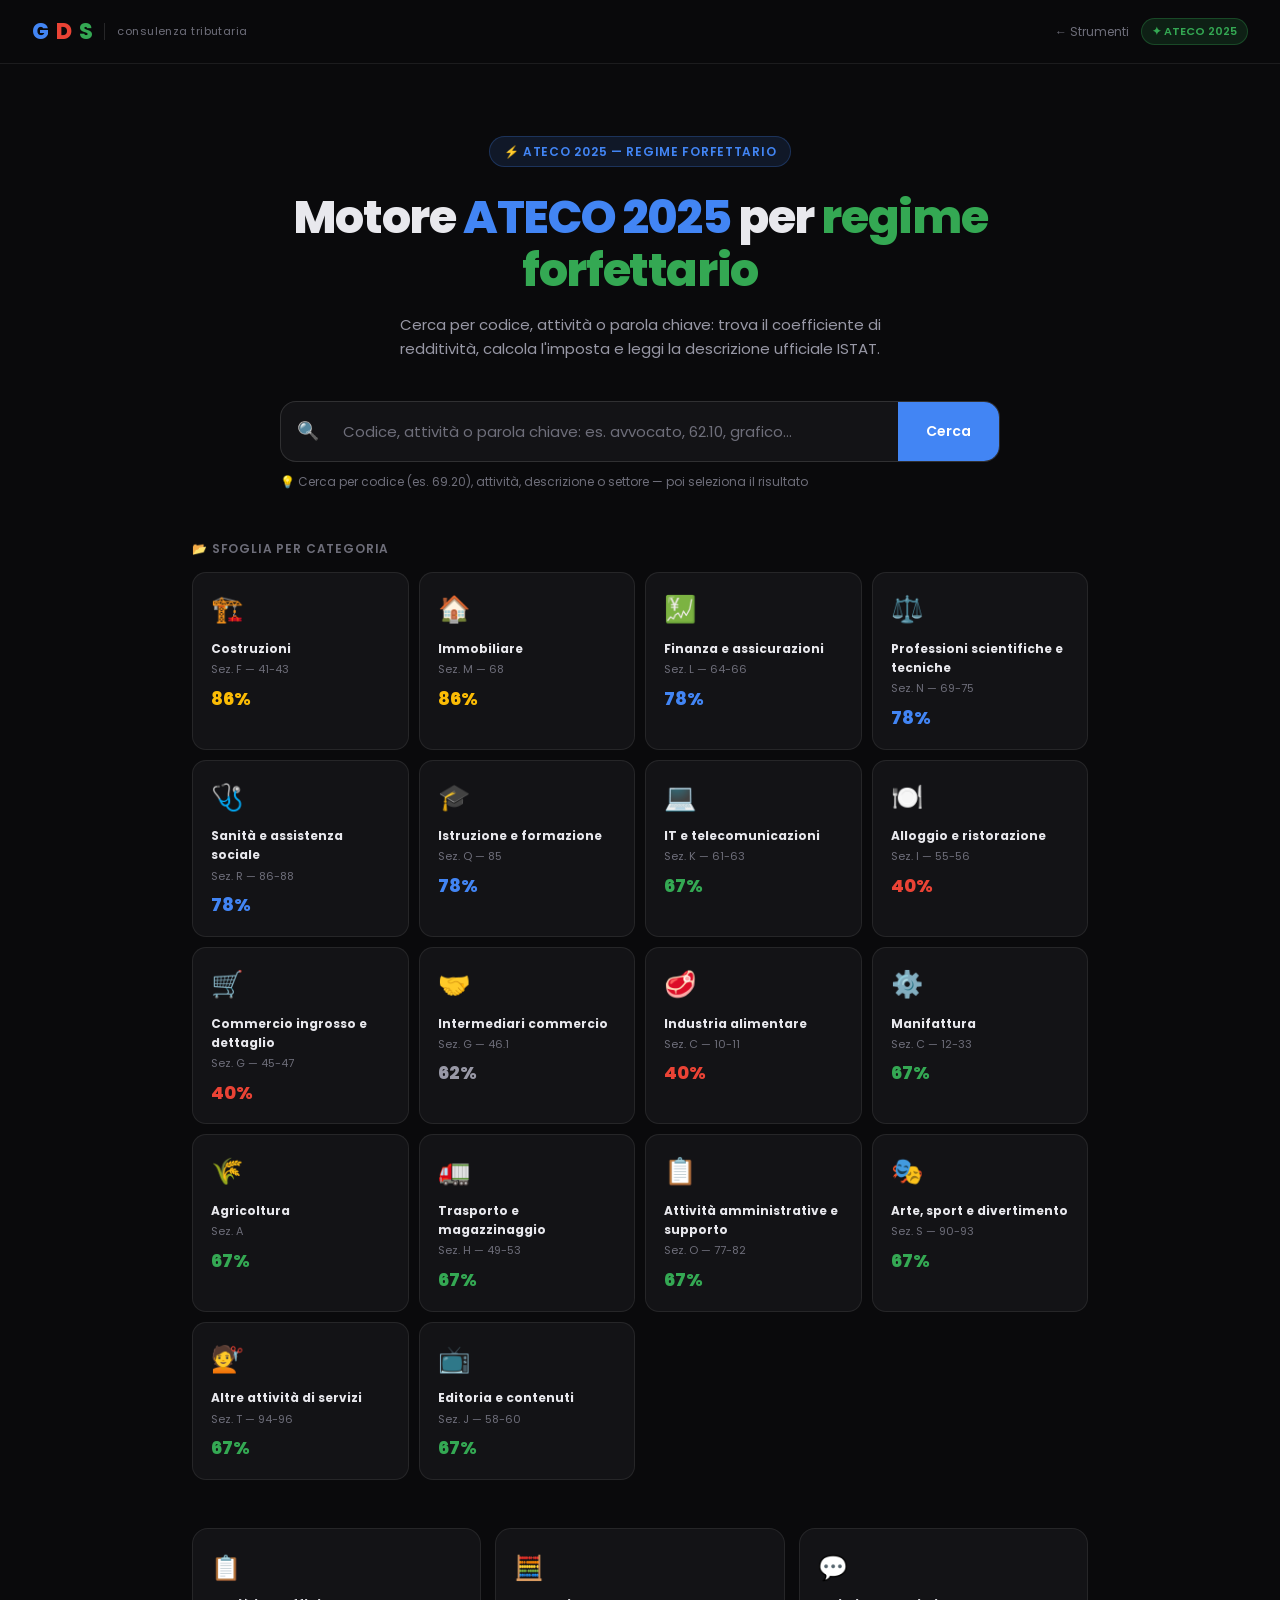
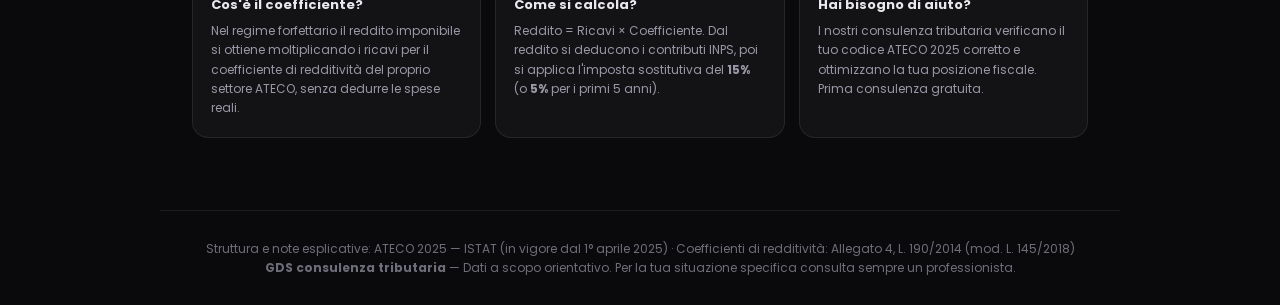
